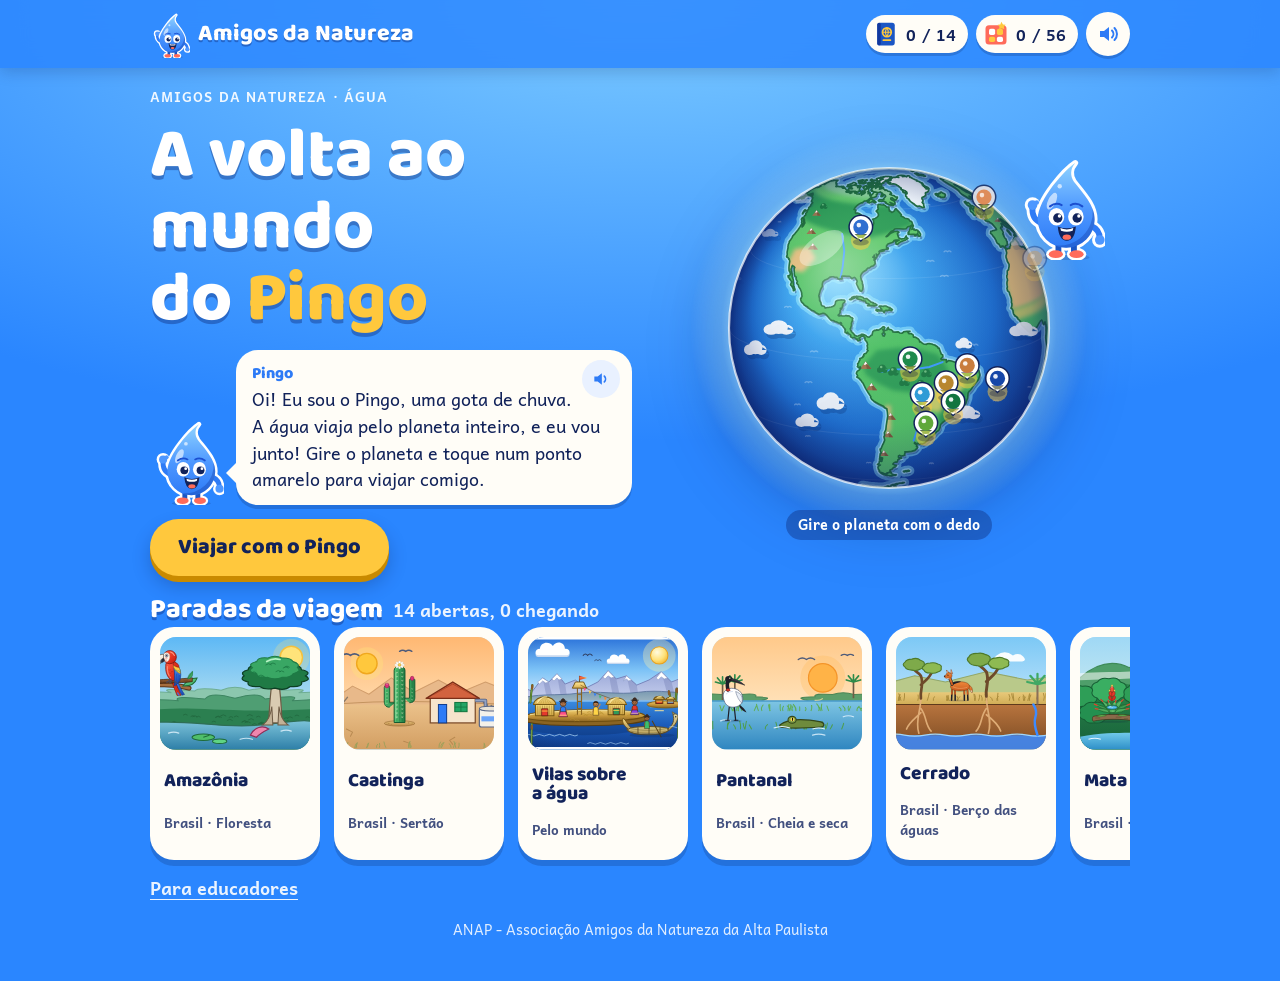
==== index.html @ 451e03b9 "Amigos da Natureza: aplicativo com as 14 paradas, fontes e referências Co-Authored-By: Claude Opus 5" ====
<!doctype html>
<html lang="pt-BR">
<head>
<meta charset="utf-8">
<meta name="viewport" content="width=device-width,initial-scale=1">
<title>Amigos da Natureza</title>
<link rel="preconnect" href="https://fonts.googleapis.com">
<link rel="preconnect" href="https://fonts.gstatic.com" crossorigin>
<link href="https://fonts.googleapis.com/css2?family=Baloo+2:wght@700;800&family=Andika:wght@400;700&display=swap" rel="stylesheet">
<style>
/* Layout: app de uma coluna (máx. 980px). Cada parada é um cenário ilustrado 8:5 onde o jogo acontece; o amigo do lugar fala logo abaixo. */
:root{
  --tinta:#12235A; --tinta2:#42507F; --papel:#FFFDF7; --papel2:#E9F1FF; --linha:#C3D3F0;
  --azul:#2E7BF6; --azul-esc:#1B56C4; --sol:#FFC83D; --sol-esc:#C98A00; --verde:#22A565; --verde-esc:#12753F; --coral:#FF6B5A; --coral-esc:#C2412F;
  --ok:#CFF3DD; --dica:#FFF0BD;
  --ceu1:#2A86FF; --ceu2:#7CCBFF; --ceu3:#D4F2FF;
  --sombra:rgba(10,20,64,.18); --vidro:rgba(255,255,255,.22);
  --f-titulo:"Baloo 2","Trebuchet MS",Verdana,sans-serif;
  --f-texto:Andika,"Trebuchet MS",Verdana,sans-serif;
}
@media (prefers-color-scheme: dark){
  :root:not([data-theme="light"]){
    --tinta:#EEF3FF; --tinta2:#B9C6EA; --papel:#1A2752; --papel2:#263A7A; --linha:#33478A;
    --ok:#17573A; --dica:#52420F;
    --ceu1:#0A1B52; --ceu2:#17388A; --ceu3:#2456B5;
    --sombra:rgba(0,0,0,.4); --vidro:rgba(255,255,255,.08);
    color-scheme:dark;
  }
}
:root[data-theme="dark"]{
  --tinta:#EEF3FF; --tinta2:#B9C6EA; --papel:#1A2752; --papel2:#263A7A; --linha:#33478A;
  --ok:#17573A; --dica:#52420F;
  --ceu1:#0A1B52; --ceu2:#17388A; --ceu3:#2456B5;
  --sombra:rgba(0,0,0,.4); --vidro:rgba(255,255,255,.08);
  color-scheme:dark;
}
*,*::before,*::after{box-sizing:border-box}
[hidden]{display:none!important}
html{background:var(--ceu1)}
body{margin:0;min-height:100%;background:radial-gradient(120% 70% at 50% 0%,var(--ceu2),var(--ceu1) 70%);background-attachment:fixed;color:var(--tinta);font-family:var(--f-texto);font-size:1.125rem;line-height:1.5;padding-inline:16px;padding-block:0 40px;overflow-x:hidden;-webkit-tap-highlight-color:transparent}
h1,h2,h3{font-family:var(--f-titulo);font-weight:800;line-height:1.02;margin:0;text-wrap:balance}
p{margin:0}
button{font:inherit;color:inherit;cursor:pointer;border:0;background:none;touch-action:manipulation;padding:0}
:focus-visible{outline:4px solid var(--sol);outline-offset:3px}
.defs{position:absolute;width:0;height:0;overflow:hidden}
.app{max-width:980px;margin:0 auto;display:flex;flex-direction:column;gap:18px}
.branco{color:#fff;text-shadow:0 3px 0 rgba(10,30,100,.35)}

/* barra */
.barra{position:sticky;top:env(safe-area-inset-top,0px);z-index:30;display:flex;align-items:center;gap:8px;padding:10px 0}
.logo{display:flex;align-items:center;gap:8px;font-family:var(--f-titulo);font-weight:800;font-size:1.45rem;color:#fff;text-shadow:0 2px 0 rgba(10,30,100,.35)}
.logo svg{width:40px;height:48px}
.barra .esp{flex:1}
.chip{display:inline-flex;align-items:center;gap:6px;background:var(--papel);color:var(--tinta);border-radius:999px;padding:5px 12px 5px 6px;font-weight:700;box-shadow:0 3px 0 var(--sombra);font-variant-numeric:tabular-nums;font-size:1rem}
.chip svg{width:28px;height:28px}
.redondo{width:44px;height:44px;border-radius:50%;background:var(--papel);display:grid;place-items:center;box-shadow:0 3px 0 var(--sombra)}
.redondo svg{width:24px;height:24px}
.redondo[aria-pressed="false"]{opacity:.55}

/* botões */
.btn{display:inline-flex;align-items:center;justify-content:center;gap:10px;font-family:var(--f-titulo);font-weight:800;font-size:1.35rem;padding:12px 28px;border-radius:999px;background:var(--sol);color:#12235A;box-shadow:0 6px 0 var(--sol-esc),0 10px 18px rgba(10,20,64,.25);transition:transform .1s}
.btn:active{transform:translateY(5px);box-shadow:0 1px 0 var(--sol-esc)}
.btn.azul{background:var(--azul);color:#fff;box-shadow:0 6px 0 var(--azul-esc),0 10px 18px rgba(10,20,64,.25)}
.btn.claro{background:var(--papel);color:var(--tinta);box-shadow:0 6px 0 var(--linha)}
.btn.peq{font-size:1.1rem;padding:9px 20px}
.voltar{display:inline-flex;align-items:center;gap:6px;font-weight:700;padding:8px 16px;border-radius:999px;background:var(--papel);box-shadow:0 3px 0 var(--sombra)}

/* tela inicial */
.hero{display:grid;grid-template-columns:minmax(0,1fr) minmax(0,1fr);gap:16px;align-items:center}
.hero-txt{display:grid;gap:14px}
.eyebrow{font-weight:700;letter-spacing:.08em;text-transform:uppercase;font-size:.85rem;color:#fff;opacity:.92}
.hero h1{font-size:clamp(2.5rem,7vw,4.4rem);color:#fff;text-shadow:0 4px 0 rgba(10,30,100,.35)}
.hero h1 em{font-style:normal;color:var(--sol)}
.globo-box{position:relative;justify-self:center;width:min(100%,400px);aspect-ratio:1;max-width:100%}
.globo{width:100%;height:100%;touch-action:none;cursor:grab;filter:drop-shadow(0 18px 30px rgba(5,15,60,.35))}
.globo:active{cursor:grabbing}
.globo .pino{cursor:pointer}
.globo .pino-pulso{transform-box:fill-box;transform-origin:center;animation:pulso 1.6s ease-out infinite}
@keyframes pulso{from{transform:scale(.6);opacity:.9}to{transform:scale(2.1);opacity:0}}
.dica-giro{position:absolute;left:50%;bottom:-6px;transform:translateX(-50%);white-space:nowrap;font-size:.9rem;font-weight:700;color:#fff;background:rgba(10,30,100,.35);padding:4px 12px;border-radius:999px}
.pingo-voa{position:absolute;width:22%;right:-4%;top:6%;animation:voa 3.4s ease-in-out infinite}
@keyframes voa{50%{transform:translate(-8px,-14px) rotate(-6deg)}}

.fala{display:flex;align-items:flex-end;gap:12px}
.fala .avatar{width:74px;height:90px;flex:none}
.bolha{position:relative;flex:1;min-width:0;background:var(--papel);border-radius:22px;padding:12px 16px;box-shadow:0 4px 0 var(--sombra);font-size:1.12rem}
.bolha::before{content:"";position:absolute;left:-10px;bottom:22px;border:10px solid transparent;border-right-color:var(--papel);border-left:0}
.bolha .quem{display:block;font-family:var(--f-titulo);font-weight:800;font-size:1rem;color:var(--azul)}
.ouvir{float:right;margin:-2px -4px 4px 10px;width:38px;height:38px;border-radius:50%;background:var(--papel2);display:grid;place-items:center}
.ouvir svg{width:20px;height:20px}

.secao-tit{display:flex;align-items:baseline;gap:10px;flex-wrap:wrap}
.secao-tit h2{font-size:1.7rem;color:#fff;text-shadow:0 3px 0 rgba(10,30,100,.35)}
.secao-tit p{color:#fff;opacity:.9;font-weight:700}
.trilha{display:grid;grid-auto-flow:column;grid-auto-columns:minmax(170px,190px);gap:14px;overflow-x:auto;padding:4px 2px 14px;scroll-snap-type:x mandatory;scrollbar-width:thin}
.parada{scroll-snap-align:start;position:relative;display:grid;gap:8px;text-align:left;background:var(--papel);border-radius:24px;padding:10px 10px 14px;box-shadow:0 6px 0 var(--sombra);min-width:0}
.parada .thumb{aspect-ratio:4/3;border-radius:16px;overflow:hidden;display:grid;place-items:center;position:relative;max-width:100%}
.parada .thumb svg{width:84%;height:84%}
.parada h3{font-size:1.2rem;padding:0 4px}
.parada .lugar{font-size:.85rem;color:var(--tinta2);font-weight:700;padding:0 4px}
.parada.fechada{opacity:.62;cursor:default}
.parada.fechada .thumb svg{filter:grayscale(1) opacity(.55)}
.selo{position:absolute;top:16px;left:16px;font-size:.75rem;font-weight:700;letter-spacing:.05em;text-transform:uppercase;background:rgba(18,35,90,.78);color:#fff;border-radius:999px;padding:2px 10px}
.selo.feito{background:var(--verde)}
.educ{justify-self:center;color:#fff;font-weight:700;text-decoration:underline;text-underline-offset:4px;opacity:.9}

/* parada */
.cab{display:flex;align-items:center;gap:12px;flex-wrap:wrap}
.cab h2{font-size:clamp(1.7rem,4.5vw,2.4rem);color:#fff;text-shadow:0 3px 0 rgba(10,30,100,.35)}
.cab .lugar{font-weight:700;background:var(--vidro);color:#fff;border-radius:999px;padding:3px 12px;font-size:.95rem}
.palco{position:relative;width:100%;aspect-ratio:8/5;max-width:100%;border-radius:28px;overflow:hidden;box-shadow:0 8px 0 var(--sombra),0 18px 30px rgba(5,15,60,.25);background:#BFE6FF;user-select:none;-webkit-user-select:none;touch-action:manipulation}
.palco > svg{position:absolute;inset:0;width:100%;height:100%}
.palco canvas{position:absolute;inset:0;width:100%;height:100%;pointer-events:none}
.hud{position:absolute;top:10px;left:10px;right:10px;display:flex;gap:8px;flex-wrap:wrap;pointer-events:none}
.hud .chip{font-size:.95rem;padding:4px 12px}
.toque{cursor:pointer}
.brilho{animation:brilha 2.4s ease-in-out infinite}
@keyframes brilha{0%,100%{opacity:0}50%{opacity:.9}}
.balanca{transform-box:fill-box;transform-origin:50% 100%;animation:balanca 3.5s ease-in-out infinite}
@keyframes balanca{50%{transform:rotate(1.6deg)}}
.chacoalha{transform-box:fill-box;transform-origin:50% 100%;animation:chacoalha .5s}
@keyframes chacoalha{25%{transform:rotate(-5deg)}75%{transform:rotate(5deg)}}
.cresce{transform-box:fill-box;transform-origin:50% 100%;animation:cresce .8s cubic-bezier(.3,1.6,.5,1)}
@keyframes cresce{from{transform:scale(.1)}}
.pula{animation:pulaBoto 6s ease-in-out infinite;transform-box:fill-box;transform-origin:50% 100%}
@keyframes pulaBoto{0%,62%,100%{transform:translateY(60px) rotate(10deg);opacity:0}70%{opacity:1}78%{transform:translateY(-6px) rotate(-8deg);opacity:1}88%{transform:translateY(30px) rotate(14deg);opacity:1}92%{opacity:0}}
.voando{animation:voaAve 9s linear infinite}
@keyframes voaAve{from{transform:translateX(-140px)}to{transform:translateX(940px)}}
.espia{animation:espia 5s ease-in-out infinite;transform-box:fill-box}
@keyframes espia{0%,40%,100%{transform:translateX(34px)}55%,85%{transform:translateX(0)}}
.flutua{animation:boia 3s ease-in-out infinite}
@keyframes boia{50%{transform:translateY(4px)}}
.seta{animation:seta 1.2s ease-in-out infinite}
@keyframes seta{50%{transform:translateX(14px)}}

.amigo{display:flex;align-items:flex-end;gap:12px}
.amigo .avatar{width:84px;height:84px;flex:none;border-radius:50%;background:var(--papel);box-shadow:0 4px 0 var(--sombra);display:grid;place-items:center;overflow:hidden}
.amigo .avatar svg{width:92%;height:92%}
.acoes{display:flex;gap:10px;flex-wrap:wrap;align-items:center;justify-content:center}

/* figurinha ganha */
.toast{position:fixed;left:50%;bottom:calc(18px + env(safe-area-inset-bottom,0px));transform:translateX(-50%);z-index:60;display:flex;align-items:center;gap:12px;background:var(--papel);border-radius:22px;padding:10px 18px 10px 10px;box-shadow:0 10px 30px rgba(5,15,60,.35);max-width:min(560px,calc(100% - 32px));animation:sobeToast .4s cubic-bezier(.3,1.5,.5,1)}
@keyframes sobeToast{from{transform:translate(-50%,120%)}}
.toast .fig{width:68px;height:68px;flex:none;border-radius:16px;background:var(--papel2);display:grid;place-items:center;border:3px dashed var(--sol)}
.toast .fig svg{width:88%;height:88%}
.toast b{display:block;font-family:var(--f-titulo);font-size:1.15rem}
.toast p{font-size:1rem}

/* peças do jogo da caatinga */
.cano{cursor:pointer}
.cano .gira{transition:transform .25s cubic-bezier(.3,1.4,.5,1)}
.agua-cano{stroke-dasharray:140;stroke-dashoffset:140}
.agua-cano.corre{transition:stroke-dashoffset .45s linear;stroke-dashoffset:0}

/* materiais da vila */
.materiais{display:grid;grid-template-columns:repeat(4,minmax(0,1fr));gap:10px}
.material{display:grid;justify-items:center;gap:2px;background:var(--papel);border-radius:20px;padding:8px 6px 10px;box-shadow:0 5px 0 var(--sombra);font-weight:700;font-size:1rem;min-width:0}
.material svg{width:100%;max-width:90px;height:56px}
.material.testado-ok{background:var(--ok)}
.material.testado-nao{opacity:.55}
.postais{display:grid;grid-template-columns:repeat(4,minmax(0,1fr));gap:12px}
.postal{position:relative;display:grid;gap:4px;background:var(--papel);border-radius:18px;padding:8px;box-shadow:0 5px 0 var(--sombra);text-align:left;min-width:0;transform:rotate(-1.5deg)}
.postal:nth-child(2n){transform:rotate(1.5deg)}
.postal .img{aspect-ratio:16/10;border-radius:12px;overflow:hidden;max-width:100%}
.postal .img svg{width:100%;height:100%}
.postal b{font-family:var(--f-titulo);font-size:1.05rem;line-height:1.1}
.postal span{font-size:.85rem;color:var(--tinta2);font-weight:700}
.postal.visto::after{content:"";position:absolute;top:-8px;right:-8px;width:34px;height:34px;border-radius:50%;background:var(--verde) url("data:image/svg+xml,%3Csvg xmlns='http://www.w3.org/2000/svg' viewBox='0 0 24 24'%3E%3Cpath d='M5 12l5 5 9-10' stroke='%23fff' stroke-width='3.5' fill='none' stroke-linecap='round' stroke-linejoin='round'/%3E%3C/svg%3E") center/70% no-repeat;box-shadow:0 2px 0 var(--verde-esc)}

/* modais */
.modal{position:fixed;inset:0;z-index:50;background:rgba(8,18,60,.6);display:grid;place-items:center;padding:16px;overflow-y:auto}
.cartao{background:var(--papel);border-radius:30px;padding:22px;max-width:520px;width:100%;display:grid;gap:14px;justify-items:center;text-align:center;box-shadow:0 10px 0 var(--sombra);animation:entra .4s cubic-bezier(.3,1.4,.5,1)}
@keyframes entra{from{transform:scale(.8);opacity:0}}
.cartao h2{font-size:2rem}
.carimbo{width:min(220px,70%);aspect-ratio:1;animation:carimba .7s cubic-bezier(.2,1.6,.4,1) .2s backwards}
@keyframes carimba{from{transform:scale(2.4) rotate(-20deg);opacity:0}}
.postal-grande{width:100%;aspect-ratio:16/10;border-radius:18px;overflow:hidden;max-width:100%}
.postal-grande svg{width:100%;height:100%}

/* passaporte e álbum */
.abas{display:flex;gap:8px}
.aba{padding:8px 18px;border-radius:999px;font-weight:700;background:var(--vidro);color:#fff}
.aba[aria-selected="true"]{background:var(--papel);color:var(--tinta);box-shadow:0 3px 0 var(--sombra)}
.livro{background:var(--papel);border-radius:28px;padding:20px;box-shadow:0 8px 0 var(--sombra)}
.carimbos{display:grid;grid-template-columns:repeat(auto-fill,minmax(120px,1fr));gap:16px}
.slot-carimbo{display:grid;justify-items:center;gap:4px;text-align:center;font-weight:700;font-size:.95rem}
.slot-carimbo svg{width:100%;max-width:120px;aspect-ratio:1}
.slot-carimbo.vazio svg{opacity:.32;filter:grayscale(1)}
.album{display:grid;gap:22px}
.album h3{font-size:1.3rem;margin-bottom:8px}
.figs{display:grid;grid-template-columns:repeat(auto-fill,minmax(130px,1fr));gap:12px}
.fig-slot{display:grid;justify-items:center;gap:4px;padding:10px;border-radius:18px;background:var(--papel2);text-align:center;font-weight:700;font-size:.92rem;min-width:0}
.fig-slot svg{width:100%;max-width:110px;height:84px}
.fig-slot.falta{border:3px dashed var(--linha);background:transparent;color:var(--tinta2)}
.fig-slot.falta svg{filter:brightness(0) opacity(.15)}
.educ-box{display:grid;gap:14px}
.educ-box table{width:100%;border-collapse:collapse;font-size:1rem}
.educ-box th,.educ-box td{text-align:left;padding:8px 10px;border-bottom:1px solid var(--linha);vertical-align:top}
.tabela{overflow-x:auto}
.bncc{display:inline-block;font-family:"Baloo 2",system-ui,sans-serif;font-weight:800;font-size:.85rem;background:var(--azul-esc);color:#fff;border-radius:8px;padding:0 7px;margin:2px 4px 2px 0}
.educ-box td:nth-child(3){min-width:260px;line-height:1.5}
.nota-educ{font-size:.95rem;opacity:.85}

.rodape{text-align:center;color:#fff;font-size:.9rem;opacity:.85}

@media (max-width:640px){
  .hero{grid-template-columns:1fr}
  .hero-txt{text-align:center;justify-items:center}
  .materiais,.postais{grid-template-columns:repeat(2,minmax(0,1fr))}
  .fala .avatar{width:60px;height:74px}
  .amigo .avatar{width:64px;height:64px}
  .palco{border-radius:0;width:calc(100% + 32px);max-width:none;margin-inline:-16px}
}
@media (prefers-reduced-motion: reduce){*,*::before,*::after{animation:none!important;transition:none!important}}

/* viagem entre paradas */
.viagem{position:fixed;inset:0;z-index:70;background:linear-gradient(180deg,#2A86FF,#BFE6FF);animation:vEntra .3s ease-out}
.viagem.sai{animation:vSai .5s ease-in forwards}
@keyframes vEntra{from{opacity:0}}
@keyframes vSai{to{opacity:0}}
.viagem-ceu{position:relative;width:100%;height:100%;overflow:hidden}
.v-pingo{position:absolute;width:120px;height:146px;top:36%;left:-140px;animation:vPingo 1.7s ease-in-out forwards}
@keyframes vPingo{to{left:calc(100% + 20px);transform:translateY(-70px) rotate(14deg)}}
.v-nuvem{position:absolute;width:220px;height:108px;animation:vNuvem 1.7s linear forwards}
.n1{top:16%;left:62%}
.n2{top:64%;left:14%;width:300px;height:148px}
@keyframes vNuvem{to{transform:translateX(-320px)}}
.viagem p{position:absolute;bottom:20%;left:16px;right:16px;text-align:center;color:#fff;font-family:var(--f-titulo);font-weight:800;font-size:1.9rem;text-shadow:0 3px 0 rgba(10,30,100,.35)}
.confete{position:fixed;inset:0;width:100%;height:100%;pointer-events:none;z-index:80}
.nota{background:var(--dica);border-radius:16px;padding:12px 16px;text-align:left}
.aceno{transform-box:fill-box;transform-origin:88% 92%;animation:aceno .8s ease-in-out infinite alternate}
@keyframes aceno{to{transform:rotate(-24deg)}}
.pisca{transform-box:fill-box;transform-origin:center;animation:pisca 4.2s infinite}
@keyframes pisca{0%,91%,100%{transform:scaleY(1)}95%{transform:scaleY(.08)}}
.fala .avatar,.logo svg{animation:pulinho 2.6s ease-in-out infinite}
@keyframes pulinho{50%{transform:translateY(-6px) rotate(2deg)}}
.logo-txt{white-space:nowrap}
@media (max-width:560px){.logo-txt{display:none}}

/* v3: animações da Amazônia */
.gira-lento{animation:giraL 9s ease-in-out infinite alternate}
@keyframes giraL{from{transform:rotate(-6deg)}to{transform:rotate(6deg)}}
.deriva{animation:deriva 26s ease-in-out infinite alternate}
@keyframes deriva{from{transform:translateX(-30px)}to{transform:translateX(40px)}}
.deriva-nevoa{animation:derivaN 14s ease-in-out infinite alternate}
@keyframes derivaN{from{transform:translateX(-40px);opacity:.75}to{transform:translateX(40px);opacity:1}}
.brilha-agua{animation:brilhaA 2.4s ease-in-out infinite}
@keyframes brilhaA{0%,100%{opacity:.25}50%{opacity:1}}
.mao-dica{animation:maoD 1.6s ease-in-out infinite}
@keyframes maoD{0%,100%{transform:translateY(0) scale(1)}50%{transform:translateY(-26px) scale(.92)}}
.asa{transform-box:fill-box;transform-origin:50% 100%;animation:asa .32s ease-in-out infinite alternate}
@keyframes asa{from{transform:scaleY(1)}to{transform:scaleY(-.55)}}
.nuvenzinha{cursor:grab}
.nuvenzinha .nz-esc{animation:flutua 3s ease-in-out infinite alternate}
@keyframes flutua{from{transform:translateY(-4px)}to{transform:translateY(4px)}}
.treme-svg{animation:treme .45s ease-in-out}
@keyframes treme{0%,100%{transform:translateX(0)}20%{transform:translateX(-10px)}40%{transform:translateX(9px)}60%{transform:translateX(-6px)}80%{transform:translateX(3px)}}
.veu{position:absolute;inset:0;background:#fff;opacity:0;animation:veuEntra .45s ease forwards;z-index:5;pointer-events:none}
.veu.sai{animation:veuSai .5s ease forwards}
@keyframes veuEntra{to{opacity:1}}
@keyframes veuSai{from{opacity:1}to{opacity:0}}
.vento{animation:vento 1.2s linear infinite}
@keyframes vento{to{stroke-dashoffset:-48}}
@media (prefers-reduced-motion:reduce){.gira-lento,.deriva,.deriva-nevoa,.brilha-agua,.asa,.nuvenzinha .nz-esc,.vento,.pula{animation:none}}

/* definição: contorno de tinta e efeito adesivo */
use[href^="#f-"],use[href="#lia"],.material use{filter:url(#adesivo)}
.palco use[href^="#f-"],.palco use[href="#lia"]{filter:url(#tinta)}
.postal use[href^="#f-"],.postal-grande use[href^="#f-"]{filter:none}
svg{shape-rendering:geometricPrecision}
/* topo fixo com fundo próprio, para não sobrepor o conteúdo ao rolar */
.barra::before{content:"";position:absolute;top:calc(-1 * env(safe-area-inset-top,0px));bottom:0;left:calc(50% - 50vw);right:calc(50% - 50vw);z-index:-1;background:color-mix(in srgb,var(--ceu1) 82%,transparent);-webkit-backdrop-filter:blur(12px);backdrop-filter:blur(12px);box-shadow:0 4px 14px rgba(5,15,60,.18)}
use.sem{filter:none!important}
.parada .thumb.capa{background:#BFE6FF}
.parada .thumb.capa svg{width:100%;height:100%}
/* educadores: BNCC, ODS, referências */
button.bncc{border:0;cursor:pointer;line-height:1.5}
button.bncc:hover,button.bncc:focus-visible{background:var(--azul);outline:2px solid #fff;box-shadow:0 0 0 3px var(--azul-esc)}
.bncc.grande{font-size:1.15rem;padding:2px 10px}
.ods-cel{min-width:150px}
.ods-ic{border:0;padding:0;margin:0 6px 6px 0;background:none;cursor:pointer;border-radius:6px;transition:transform .15s}
.ods-ic img{display:block;width:64px;height:64px;border-radius:4px}
.ods-ic:hover,.ods-ic:focus-visible{transform:translateY(-2px);outline:3px solid var(--azul);outline-offset:2px}
.janela-educ{text-align:left;max-width:560px}
.janela-educ blockquote{margin:10px 0;padding:12px 14px;border-left:5px solid var(--azul);background:#EEF5FF;border-radius:8px;font-size:1.05rem;line-height:1.5}
.meta-educ{font-family:"Baloo 2",system-ui,sans-serif;font-weight:800;opacity:.75;margin:6px 0 2px}
.fonte-educ{font-size:.85rem;opacity:.75}
.ods-topo{display:flex;gap:14px;align-items:flex-start}
.ods-topo img{flex:none;border-radius:6px}
.ods-topo h3{margin:0 0 4px;font-family:"Baloo 2",system-ui,sans-serif;font-size:1.3rem}
.metas-educ{padding-left:18px;line-height:1.5}
.refs-educ h3{font-family:"Baloo 2",system-ui,sans-serif;margin:6px 0}
.refs-educ ol{padding-left:20px;line-height:1.5;font-size:.95rem}
.refs-educ li{margin-bottom:6px;overflow-wrap:anywhere}
@media (max-width:560px){.ods-topo{flex-direction:column}.ods-ic img{width:52px;height:52px}}
</style>
</head>
<body>
<svg class="defs" aria-hidden="true">
<defs>
  <linearGradient id="gPingo" x1="0" y1="0" x2="0" y2="1"><stop offset="0" stop-color="#8FD3FF"/><stop offset=".55" stop-color="#4D97FF"/><stop offset="1" stop-color="#2E7BF6"/></linearGradient>
  <radialGradient id="gMarGlobo" cx=".38" cy=".32" r=".8"><stop offset="0" stop-color="#5FC2FF"/><stop offset=".6" stop-color="#2E86E8"/><stop offset="1" stop-color="#1546A8"/></radialGradient>
  <radialGradient id="gLuzGlobo" cx=".32" cy=".26" r=".75"><stop offset="0" stop-color="#fff" stop-opacity=".55"/><stop offset=".35" stop-color="#fff" stop-opacity=".08"/><stop offset=".75" stop-color="#0A1B52" stop-opacity="0"/><stop offset="1" stop-color="#0A1B52" stop-opacity=".55"/></radialGradient>
  <radialGradient id="gAura" cx=".5" cy=".5" r=".5"><stop offset=".86" stop-color="#BFE8FF" stop-opacity=".7"/><stop offset="1" stop-color="#BFE8FF" stop-opacity="0"/></radialGradient>
  <linearGradient id="gFolha" x1="0" y1="0" x2="0" y2="1"><stop offset="0" stop-color="#4FD07F"/><stop offset="1" stop-color="#1E8A4C"/></linearGradient>
  <linearGradient id="gTronco" x1="0" y1="0" x2="1" y2="0"><stop offset="0" stop-color="#6E4426"/><stop offset=".5" stop-color="#8A5630"/><stop offset="1" stop-color="#5E3B20"/></linearGradient>
  <linearGradient id="gCanoA" x1="0" y1="0" x2="0" y2="1"><stop offset="0" stop-color="#A8B7D6"/><stop offset=".5" stop-color="#7C8AA8"/><stop offset="1" stop-color="#5A6787"/></linearGradient>

  <filter id="tinta" x="-8%" y="-8%" width="116%" height="116%" color-interpolation-filters="sRGB">
    <feComponentTransfer in="SourceAlpha" result="a"><feFuncA type="discrete" tableValues="0 0 1 1"/></feComponentTransfer>
    <feMorphology in="a" operator="dilate" radius="1.4" result="d"/>
    <feFlood flood-color="#12235A" flood-opacity=".85"/><feComposite in2="d" operator="in" result="o"/>
    <feMerge><feMergeNode in="o"/><feMergeNode in="SourceGraphic"/></feMerge>
  </filter>
  <filter id="adesivo" x="-12%" y="-12%" width="124%" height="124%" color-interpolation-filters="sRGB">
    <feComponentTransfer in="SourceAlpha" result="a"><feFuncA type="discrete" tableValues="0 0 1 1"/></feComponentTransfer>
    <feMorphology in="a" operator="dilate" radius="1.3" result="d1"/>
    <feMorphology in="a" operator="dilate" radius="4.5" result="d2"/>
    <feFlood flood-color="#12235A" flood-opacity=".8"/><feComposite in2="d1" operator="in" result="tinta"/>
    <feFlood flood-color="#FFFFFF"/><feComposite in2="d2" operator="in" result="branco"/>
    <feGaussianBlur in="d2" stdDeviation="2.5" result="b"/><feOffset in="b" dy="3" result="bo"/>
    <feFlood flood-color="#0A1440" flood-opacity=".25"/><feComposite in2="bo" operator="in" result="sombra"/>
    <feMerge><feMergeNode in="sombra"/><feMergeNode in="branco"/><feMergeNode in="tinta"/><feMergeNode in="SourceGraphic"/></feMerge>
  </filter>

  <symbol id="gota" viewBox="0 0 20 26"><path d="M10 1 C13 7 19 12 19 17 A9 9 0 0 1 1 17 C1 12 7 7 10 1Z" fill="currentColor"/></symbol>
  <symbol id="nuvem" viewBox="0 0 130 64"><g fill="currentColor"><ellipse cx="40" cy="42" rx="36" ry="20"/><ellipse cx="72" cy="30" rx="32" ry="26"/><ellipse cx="100" cy="44" rx="27" ry="18"/><rect x="10" y="40" width="112" height="22" rx="11"/></g></symbol>

  <!-- Pingo, a gota de chuva do Amigos da Natureza -->
  <g id="pc">
    <ellipse cx="60" cy="151" rx="36" ry="5" fill="#0A1440" opacity=".16"/>
    <path d="M74 5 C60 14 16 60 16 92 A44 44 0 0 0 104 92 C104 70 86 52 72 34 C66 25 66 14 74 5Z" fill="#fff" stroke="#fff" stroke-width="9" stroke-linejoin="round"/>
    <path d="M48 130 v12 M72 130 v12" stroke="#fff" stroke-width="18" stroke-linecap="round"/><ellipse cx="44" cy="146" rx="15" ry="10" fill="#fff"/><ellipse cx="76" cy="146" rx="15" ry="10" fill="#fff"/>
    <path d="M48 130 v12 M72 130 v12" stroke="#1B56C4" stroke-width="9" stroke-linecap="round"/><ellipse cx="44" cy="146" rx="11" ry="6" fill="#FF6B5A"/><ellipse cx="76" cy="146" rx="11" ry="6" fill="#FF6B5A"/>
    <g class="aceno"><path d="M22 98 Q6 92 8 72" stroke="#fff" stroke-width="18" stroke-linecap="round" fill="none"/><circle cx="8" cy="70" r="12" fill="#fff"/><path d="M22 98 Q6 92 8 72" stroke="#2E7BF6" stroke-width="9" stroke-linecap="round" fill="none"/><circle cx="8" cy="70" r="7.5" fill="#4D97FF"/><circle cx="14.5" cy="66" r="3.6" fill="#4D97FF"/></g>
    <path d="M98 102 Q112 108 112 122" stroke="#fff" stroke-width="18" stroke-linecap="round" fill="none"/><circle cx="112" cy="124" r="12" fill="#fff"/><path d="M98 102 Q112 108 112 122" stroke="#2E7BF6" stroke-width="9" stroke-linecap="round" fill="none"/><circle cx="112" cy="124" r="7.5" fill="#4D97FF"/>
    <path d="M74 5 C60 14 16 60 16 92 A44 44 0 0 0 104 92 C104 70 86 52 72 34 C66 25 66 14 74 5Z" fill="url(#gPingo)"/>
    <path d="M101 76 A44 44 0 0 1 42 132 A52 52 0 0 0 101 76Z" fill="#12389E" opacity=".35"/>
    <ellipse cx="38" cy="64" rx="6" ry="14" transform="rotate(26 38 64)" fill="#fff" opacity=".6"/><circle cx="50" cy="41" r="3.4" fill="#fff" opacity=".65"/>
    <g class="pisca"><ellipse cx="45" cy="88" rx="12" ry="13.5" fill="#fff"/><ellipse cx="75" cy="88" rx="12" ry="13.5" fill="#fff"/><circle cx="47" cy="90" r="7.2" fill="#12235A"/><circle cx="77" cy="90" r="7.2" fill="#12235A"/><circle cx="49.6" cy="87" r="2.6" fill="#fff"/><circle cx="79.6" cy="87" r="2.6" fill="#fff"/></g>
    <path d="M35 72 q9 -7 18 -2 M67 70 q9 -5 18 2" stroke="#1B4FD0" stroke-width="3.2" fill="none" stroke-linecap="round"/><path d="M47 103 Q61 109 75 103 Q73 125 61 125 Q49 125 47 103Z" fill="#12235A"/><path d="M51 105.6 Q61 109.6 71 105.6 L70 109.6 Q61 112.8 52 109.6Z" fill="#fff"/><ellipse cx="61" cy="119.6" rx="6.5" ry="4" fill="#FF6B5A"/>
  </g>
  <symbol id="pingo" viewBox="-8 -6 136 166"><use href="#pc"/></symbol>
  <symbol id="pingo-rosto" viewBox="10 30 100 100"><use href="#pc"/></symbol>

  <!-- árvores -->
  <symbol id="arv" viewBox="0 0 120 160">
    <path d="M50 160 C53 125 50 100 55 78 L65 78 C70 100 67 125 70 160Z" fill="url(#gTronco)"/>
    <path d="M36 160 Q50 152 53 132 M84 160 Q70 152 67 132" stroke="#6E4426" stroke-width="7" fill="none" stroke-linecap="round"/>
    <circle cx="32" cy="72" r="28" fill="#17703F"/><circle cx="88" cy="70" r="30" fill="#17703F"/>
    <circle cx="60" cy="48" r="38" fill="#1F8A4C"/><circle cx="38" cy="44" r="22" fill="#2AA65C"/><circle cx="84" cy="44" r="21" fill="#2AA65C"/><circle cx="60" cy="24" r="20" fill="#3CC47E"/>
    <circle cx="50" cy="18" r="7" fill="#fff" opacity=".22"/><circle cx="30" cy="38" r="5" fill="#fff" opacity=".16"/>
    <path d="M30 80 q4 20 -2 34 M92 78 q-2 18 4 30" stroke="#2AA65C" stroke-width="2.5" fill="none" stroke-linecap="round"/>
  </symbol>
  <symbol id="toco" viewBox="0 0 120 160">
    <ellipse cx="60" cy="154" rx="42" ry="7" fill="#4E7A2A" opacity=".45"/>
    <path d="M40 154 L44 122 L76 122 L80 154Z" fill="url(#gTronco)"/>
    <ellipse cx="60" cy="122" rx="16" ry="5.5" fill="#E2B07A"/><ellipse cx="60" cy="122" rx="9" ry="3" fill="none" stroke="#B9794A" stroke-width="1.6"/>
    <path d="M30 154 q4 -10 8 0 M84 154 q4 -12 8 0" stroke="#3E8F3A" stroke-width="3" fill="none"/>
  </symbol>
  <symbol id="muda" viewBox="0 0 120 160">
    <ellipse cx="60" cy="154" rx="30" ry="6" fill="#6E4426" opacity=".5"/>
    <path d="M60 154 C60 140 61 130 60 116" stroke="#3E8F3A" stroke-width="5" fill="none" stroke-linecap="round"/>
    <path d="M60 126 C46 126 38 116 36 106 C50 104 58 112 60 126Z" fill="#4FD07F"/><path d="M60 120 C72 118 82 108 84 96 C70 96 62 106 60 120Z" fill="#3CC47E"/>
  </symbol>

  <!-- figurinhas da Amazônia -->
    <symbol id="f-arara" viewBox="0 0 100 130">
    <defs>
      <linearGradient id="arCorpo" x1="0" y1="0" x2="1" y2="1"><stop offset="0" stop-color="#FF6347"/><stop offset=".6" stop-color="#E2321F"/><stop offset="1" stop-color="#B71D14"/></linearGradient>
      <linearGradient id="arAsa" x1="0" y1="0" x2="0" y2="1"><stop offset="0" stop-color="#4C98FF"/><stop offset="1" stop-color="#1A47B8"/></linearGradient>
      <linearGradient id="arGalho" x1="0" y1="0" x2="0" y2="1"><stop offset="0" stop-color="#A56D3E"/><stop offset="1" stop-color="#5E3518"/></linearGradient>
    </defs>
    <path d="M55 82 C62 98 68 112 78 126 L71 128 C63 114 57 100 51 86Z" fill="url(#arAsa)" stroke="#123E8E" stroke-width="1.5" stroke-linejoin="round"/>
    <path d="M49 80 C55 96 61 112 69 128 L59 129 C53 114 47 98 43 84Z" fill="#E2321F" stroke="#7A1410" stroke-width="1.6" stroke-linejoin="round"/>
    <path d="M47 86 L63 126" stroke="#B71D14" stroke-width="1.2"/><path d="M60 122 l4 6" stroke="#2E7BF6" stroke-width="3" stroke-linecap="round"/>
    <path d="M2 90 C30 85 60 88 98 83 L98 93 C60 98 30 95 2 99Z" fill="url(#arGalho)" stroke="#3E220C" stroke-width="1.8" stroke-linejoin="round"/>
    <path d="M10 94 h9 M36 92 q6 2 12 0 M76 89 h10 M24 96 q4 1 7 0" stroke="#3E220C" stroke-width="1.1" opacity=".55" fill="none" stroke-linecap="round"/>
    <path d="M86 86 C88 74 96 68 100 66 C100 78 96 85 86 86Z" fill="#3FA864" stroke="#1E6B3A" stroke-width="1.4" stroke-linejoin="round"/><path d="M87 85 C91 78 95 72 99 68" stroke="#1E6B3A" stroke-width="1" fill="none"/>
    <path d="M8 92 C4 84 6 76 10 72 C14 80 14 86 8 92Z" fill="#52BE78" stroke="#1E6B3A" stroke-width="1.4" stroke-linejoin="round"/>
    <path d="M30 48 C28 66 32 82 46 90 C58 92 64 82 64 66 C64 50 56 40 46 40 C38 40 31 42 30 48Z" fill="url(#arCorpo)" stroke="#7A1410" stroke-width="1.8" stroke-linejoin="round"/>
    <path d="M34 54 C33 66 36 76 42 83" stroke="#FF9A80" stroke-width="3" fill="none" stroke-linecap="round" opacity=".75"/>
    <path d="M37 62 q3 3 6 0 M39 70 q3 3 6 0 M37 78 q3 3 6 0 M43 66 q3 3 6 0" stroke="#A81E16" stroke-width="1" fill="none"/>
    <path d="M50 46 C66 50 72 70 66 90 C62 98 56 102 52 104 C54 88 52 66 50 46Z" fill="url(#arAsa)" stroke="#123E8E" stroke-width="1.8" stroke-linejoin="round"/>
    <path d="M57 72 C59 84 58 94 54 101 M61 72 C63 84 62 92 58 99 M65 76 C66 84 65 90 62 95" stroke="#123E8E" stroke-width="1.1" fill="none"/>
    <path d="M50 46 C62 50 68 60 67 72 C60 70 54 64 50 56Z" fill="#FFC83D" stroke="#B07A00" stroke-width="1.4" stroke-linejoin="round"/>
    <path d="M53 62 q2 3 5 2 q2 3 5 1 q2 3 4 1" stroke="#3FA864" stroke-width="1.8" fill="none" stroke-linecap="round"/>
    <path d="M49 44 C58 43 64 49 64 56 C58 56 52 53 49 50Z" fill="#E2321F" stroke="#7A1410" stroke-width="1.2" stroke-linejoin="round"/>
    <path d="M52 50 q3 2 6 0 M56 53 q3 2 5 0" stroke="#A81E16" stroke-width=".9" fill="none"/>
    <path d="M40 88 c-1 4 -5 6 -8 6 M44 90 c0 3 -2 5 -4 6 M52 90 c1 3 3 5 5 6" stroke="#4A4A5E" stroke-width="3.2" stroke-linecap="round" fill="none"/>
    <circle cx="40" cy="30" r="17" fill="url(#arCorpo)" stroke="#7A1410" stroke-width="1.8"/>
    <path d="M42 17 q7 2 10 9" stroke="#FF9A80" stroke-width="2.6" fill="none" stroke-linecap="round"/>
    <path d="M23 26 C25 17 35 17 39 23 C41 30 39 38 33 42 C27 42 23 36 23 26Z" fill="#FBF6EE" stroke="#D9CFC0" stroke-width="1"/>
    <path d="M27 34 q3 1 6 0 M26 38 q3 1 6 0 M29 30 q2 1 4 0" stroke="#E2321F" stroke-width=".9" fill="none" stroke-linecap="round"/>
    <circle cx="32" cy="26" r="3.8" fill="#FFF3C4" stroke="#12235A" stroke-width="1"/><circle cx="32" cy="26" r="2.3" fill="#12235A"/><circle cx="32.9" cy="25.1" r=".9" fill="#fff"/>
    <path d="M24 23 C14 21 7 29 9 40 C11 46 15 48 17 46 C15 40 17 34 24 33Z" fill="#F1E9DA" stroke="#4E4336" stroke-width="1.6" stroke-linejoin="round"/>
    <path d="M24 33 C20 35 17 40 18 44 C21 44 25 42 27 38Z" fill="#2B2B33" stroke="#12121A" stroke-width="1"/>
    <path d="M13 30 q4 -4 9 -4" stroke="#fff" stroke-width="1.6" fill="none" stroke-linecap="round"/>
  </symbol>
    
  <!-- figurinhas da Caatinga -->
          <!-- Lia, menina do sertão -->
  <symbol id="lia" viewBox="0 0 120 170">
    <ellipse cx="60" cy="164" rx="30" ry="5" fill="#0A1440" opacity=".16"/>
    <path d="M48 140 v20 M72 140 v20" stroke="#6B3E22" stroke-width="9" stroke-linecap="round"/>
    <path d="M38 166 h18 M64 166 h18" stroke="#C2412F" stroke-width="7" stroke-linecap="round"/>
    <path d="M60 78 C40 78 30 104 26 146 H94 C90 104 80 78 60 78Z" fill="#FFC83D"/>
    <path d="M28 132 H92" stroke="#FF6B5A" stroke-width="5"/><circle cx="46" cy="110" r="4" fill="#fff" opacity=".7"/><circle cx="72" cy="100" r="4" fill="#fff" opacity=".7"/><circle cx="66" cy="124" r="4" fill="#fff" opacity=".7"/>
    <path d="M36 92 C24 100 20 112 22 120" stroke="#8D5A3B" stroke-width="9" fill="none" stroke-linecap="round"/>
    <g class="aceno"><path d="M84 92 C96 86 102 74 100 62" stroke="#8D5A3B" stroke-width="9" fill="none" stroke-linecap="round"/></g>
    <rect x="54" y="66" width="12" height="14" rx="5" fill="#7A4B30"/>
    <circle cx="60" cy="48" r="28" fill="#2B1A12"/><circle cx="36" cy="40" r="12" fill="#2B1A12"/><circle cx="84" cy="40" r="12" fill="#2B1A12"/><circle cx="42" cy="24" r="12" fill="#2B1A12"/><circle cx="78" cy="24" r="12" fill="#2B1A12"/><circle cx="60" cy="18" r="13" fill="#2B1A12"/>
    <ellipse cx="60" cy="52" rx="21" ry="22" fill="#8D5A3B"/>
    <path d="M40 40 C48 30 72 30 80 40 C72 34 50 34 40 40Z" fill="#2B1A12"/>
    <g class="pisca"><circle cx="52" cy="52" r="3.6" fill="#1A0F0A"/><circle cx="68" cy="52" r="3.6" fill="#1A0F0A"/><circle cx="53" cy="51" r="1.2" fill="#fff"/><circle cx="69" cy="51" r="1.2" fill="#fff"/></g>
    <path d="M52 62 Q60 69 68 62" stroke="#4A2412" stroke-width="2.6" fill="none" stroke-linecap="round"/>
    <circle cx="46" cy="60" r="3.5" fill="#E07A5F" opacity=".6"/><circle cx="74" cy="60" r="3.5" fill="#E07A5F" opacity=".6"/>
    <circle cx="82" cy="30" r="6" fill="#FF6B5A"/><circle cx="82" cy="30" r="2.5" fill="#FFC83D"/>
  </symbol>

  <!-- figurinhas das vilas sobre a água -->
        
  <!-- materiais da casa flutuante -->
        
  <!-- carimbo do passaporte -->
  <symbol id="carimbo-base" viewBox="0 0 120 120">
    <circle cx="60" cy="60" r="56" fill="none" stroke="currentColor" stroke-width="4"/>
    <circle cx="60" cy="60" r="47" fill="none" stroke="currentColor" stroke-width="2" stroke-dasharray="3 4"/>
  </symbol>

  <!-- ícones da interface -->
  <symbol id="i-som" viewBox="0 0 24 24"><path d="M4 9h4l5-4v14l-5-4H4Z" fill="#2E7BF6"/><path d="M16 8.5a5 5 0 0 1 0 7M18.5 6a8.5 8.5 0 0 1 0 12" stroke="#2E7BF6" stroke-width="2" fill="none" stroke-linecap="round"/></symbol>
  <symbol id="i-mudo" viewBox="0 0 24 24"><path d="M4 9h4l5-4v14l-5-4H4Z" fill="#7C8AA8"/><path d="M16 9l5 6M21 9l-5 6" stroke="#7C8AA8" stroke-width="2" stroke-linecap="round"/></symbol>
  <symbol id="i-passaporte" viewBox="0 0 32 32"><rect x="6" y="3" width="20" height="26" rx="3" fill="#1B56C4"/><rect x="6" y="3" width="4" height="26" rx="2" fill="#12389E"/><circle cx="17" cy="14" r="5" fill="none" stroke="#FFC83D" stroke-width="2"/><path d="M12 14h10M17 9c-2 3-2 7 0 10M17 9c2 3 2 7 0 10" stroke="#FFC83D" stroke-width="1.2" fill="none"/><rect x="12" y="22" width="10" height="2" rx="1" fill="#FFC83D"/></symbol>
  <symbol id="i-album" viewBox="0 0 32 32"><rect x="4" y="6" width="24" height="22" rx="4" fill="#FF6B5A"/><rect x="8" y="10" width="7" height="7" rx="2" fill="#fff"/><rect x="17" y="10" width="7" height="7" rx="2" fill="#FFC83D"/><rect x="8" y="19" width="7" height="6" rx="2" fill="#FFC83D"/><rect x="17" y="19" width="7" height="6" rx="2" fill="#fff"/><path d="M22 2l2 3 3 .5-2 2.2.5 3-3-1.4-3 1.4.5-3-2-2.2 3-.5Z" fill="#FFC83D"/></symbol>
  <symbol id="i-ouvir" viewBox="0 0 24 24"><path d="M4 9h4l5-4v14l-5-4H4Z" fill="currentColor"/><path d="M16 8.5a5 5 0 0 1 0 7" stroke="currentColor" stroke-width="2" fill="none" stroke-linecap="round"/></symbol>
</defs>
</svg>
<svg class="defs" aria-hidden="true"><defs>
<symbol id="f-tuiuiu" viewBox="0 0 100 130">
  <ellipse cx="50" cy="126" rx="26" ry="3.5" fill="#0A1440" opacity=".18"/>
  <path d="M44 86 L40 124 M56 86 L60 124" stroke="#1E1E28" stroke-width="3.2" stroke-linecap="round"/>
  <path d="M34 124 h10 M56 124 h10" stroke="#1E1E28" stroke-width="2.4" stroke-linecap="round"/>
  <path d="M28 64 C26 48 40 40 54 42 C70 44 80 56 78 72 C76 86 62 92 48 90 C36 88 30 78 28 64Z" fill="#FFFFFF" stroke="#4E5B7A" stroke-width="1.8" stroke-linejoin="round"/>
  <path d="M60 50 C74 54 80 66 76 80 C70 74 64 66 60 50Z" fill="#E9EEF6" stroke="#4E5B7A" stroke-width="1.2"/>
  <path d="M70 84 C78 90 84 96 88 104 C80 102 74 96 70 90Z" fill="#1E1E28"/>
  <path d="M36 56 C40 52 46 50 52 50" stroke="#D3DCEE" stroke-width="2.4" fill="none" stroke-linecap="round"/>
  <path d="M40 46 C38 36 38 28 40 22" stroke="#1E1E28" stroke-width="9" fill="none" stroke-linecap="round"/>
  <path d="M35 46 C36 42 44 42 46 46 C46 50 36 50 35 46Z" fill="#E5392C" stroke="#7A1410" stroke-width="1.2"/>
  <ellipse cx="42" cy="18" rx="9" ry="8" fill="#1E1E28"/>
  <circle cx="45" cy="16" r="1.8" fill="#FFF3C4"/><circle cx="45.4" cy="15.6" r=".7" fill="#1E1E28"/>
  <path d="M48 16 C60 18 72 24 84 34 C72 30 60 26 48 22Z" fill="#2B2B33" stroke="#12121A" stroke-width="1" stroke-linejoin="round"/>
  <path d="M50 18 C60 20 68 24 76 29" stroke="#55556A" stroke-width="1" fill="none"/>
</symbol>
<symbol id="f-jacare" viewBox="0 0 150 80">
  <defs><linearGradient id="jcAgua" x1="0" y1="0" x2="0" y2="1"><stop offset="0" stop-color="#5FB6D9"/><stop offset="1" stop-color="#2E7BB6"/></linearGradient></defs>
  <path d="M6 50 Q75 40 144 50 L144 76 Q75 80 6 76Z" fill="url(#jcAgua)" stroke="#1E5E8E" stroke-width="1.4"/>
  <path d="M14 42 C30 30 60 26 92 30 C108 26 124 26 140 34 C146 38 144 46 136 46 C120 48 100 48 86 48 C60 52 30 52 14 48Z" fill="#6E8B3D" stroke="#33461A" stroke-width="1.8" stroke-linejoin="round"/>
  <path d="M30 34 l4 -5 l4 5 M44 31 l4 -5 l4 5 M58 29 l4 -5 l4 5 M72 29 l4 -5 l4 5" fill="#5A7330" stroke="#33461A" stroke-width="1.2" stroke-linejoin="round"/>
  <path d="M100 40 C110 42 126 42 140 40" stroke="#33461A" stroke-width="1.2" fill="none"/>
  <path d="M104 44 l2 -3 M112 44 l2 -3 M120 44 l2 -3 M128 43 l2 -3" stroke="#F4F1D0" stroke-width="1.2" stroke-linecap="round"/>
  <ellipse cx="96" cy="28" rx="7" ry="6" fill="#7E9C48" stroke="#33461A" stroke-width="1.6"/><ellipse cx="97" cy="27" rx="3.6" ry="3.4" fill="#F2D44A"/><path d="M97 24.4 V29.6" stroke="#12121A" stroke-width="1.6" stroke-linecap="round"/>
  <circle cx="136" cy="34" r="1.6" fill="#33461A"/>
  <path d="M6 52 Q40 46 70 50" stroke="#BFE6FF" stroke-width="1.6" fill="none" opacity=".8"/>
  <g stroke="#E6F6FF" stroke-width="1.6" fill="none" stroke-linecap="round" opacity=".8"><path d="M20 62 q6 -3 12 0 M70 68 q6 -3 12 0 M114 60 q6 -3 12 0"/></g>
</symbol>
<symbol id="f-onca" viewBox="0 0 140 100">
  <defs><linearGradient id="ocPelo" x1="0" y1="0" x2="0" y2="1"><stop offset="0" stop-color="#F6B84A"/><stop offset="1" stop-color="#D98A22"/></linearGradient></defs>
  <ellipse cx="70" cy="96" rx="56" ry="4" fill="#0A1440" opacity=".18"/>
  <path d="M112 72 C126 66 134 52 128 40 C126 52 118 60 108 64Z" fill="url(#ocPelo)" stroke="#6E3E10" stroke-width="1.6" stroke-linejoin="round"/>
  <path d="M126 44 l3 -3" stroke="#3A2210" stroke-width="3" stroke-linecap="round"/>
  <path d="M20 94 C14 78 18 62 34 58 C58 52 92 54 108 60 C120 66 122 84 116 94Z" fill="url(#ocPelo)" stroke="#6E3E10" stroke-width="1.8" stroke-linejoin="round"/>
  <path d="M34 92 C44 86 92 86 104 92" fill="#FFF3D6" stroke="#6E3E10" stroke-width="1.2"/>
  <path d="M30 70 a4 3.2 0 1 1 0.1 0" stroke="#3A2210" stroke-width="1.5" fill="none" stroke-dasharray="3 1.6"/><path d="M44 80 a3.6 2.9 0 1 1 0.1 0" stroke="#3A2210" stroke-width="1.5" fill="none" stroke-dasharray="3 1.6"/><path d="M58 72 a4 3.2 0 1 1 0.1 0" stroke="#3A2210" stroke-width="1.5" fill="none" stroke-dasharray="3 1.6"/><path d="M74 80 a3.4 2.7 0 1 1 0.1 0" stroke="#3A2210" stroke-width="1.5" fill="none" stroke-dasharray="3 1.6"/><path d="M88 72 a3.8 3.0 0 1 1 0.1 0" stroke="#3A2210" stroke-width="1.5" fill="none" stroke-dasharray="3 1.6"/><path d="M102 80 a3.4 2.7 0 1 1 0.1 0" stroke="#3A2210" stroke-width="1.5" fill="none" stroke-dasharray="3 1.6"/><path d="M38 90 a3 2.4 0 1 1 0.1 0" stroke="#3A2210" stroke-width="1.5" fill="none" stroke-dasharray="3 1.6"/><path d="M66 92 a3.2 2.6 0 1 1 0.1 0" stroke="#3A2210" stroke-width="1.5" fill="none" stroke-dasharray="3 1.6"/><path d="M94 90 a3 2.4 0 1 1 0.1 0" stroke="#3A2210" stroke-width="1.5" fill="none" stroke-dasharray="3 1.6"/>
  <path d="M34 94 v-10 M48 94 v-8 M96 94 v-8 M108 94 v-10" stroke="#6E3E10" stroke-width="1.4" stroke-linecap="round"/>
  <circle cx="30" cy="34" r="9" fill="url(#ocPelo)" stroke="#6E3E10" stroke-width="1.6"/><circle cx="30" cy="34" r="4.5" fill="#F7C9A0"/>
  <circle cx="64" cy="32" r="9" fill="url(#ocPelo)" stroke="#6E3E10" stroke-width="1.6"/><circle cx="64" cy="32" r="4.5" fill="#F7C9A0"/>
  <path d="M22 54 C18 36 30 26 47 26 C64 26 76 36 72 54 C70 66 60 72 47 72 C34 72 24 66 22 54Z" fill="url(#ocPelo)" stroke="#6E3E10" stroke-width="1.8"/>
  <path d="M34 60 C36 52 58 52 60 60 C60 68 54 72 47 72 C40 72 34 68 34 60Z" fill="#FFF3D6" stroke="#C98A4A" stroke-width="1"/>
  <path d="M42 56 C44 53 50 53 52 56 C50 60 44 60 42 56Z" fill="#7A3E1E"/>
  <path d="M47 60 v4 M47 64 q-4 3 -7 1 M47 64 q4 3 7 1" stroke="#3A2210" stroke-width="1.4" fill="none" stroke-linecap="round"/>
  <ellipse cx="38" cy="46" rx="4" ry="4.6" fill="#FFF3C4" stroke="#3A2210" stroke-width="1"/><ellipse cx="56" cy="46" rx="4" ry="4.6" fill="#FFF3C4" stroke="#3A2210" stroke-width="1"/>
  <ellipse cx="38" cy="47" rx="1.6" ry="3" fill="#12121A"/><ellipse cx="56" cy="47" rx="1.6" ry="3" fill="#12121A"/>
  <path d="M30 38 a2.4 2 0 1 1 .1 0 M62 36 a2.4 2 0 1 1 .1 0 M46 34 a2 1.6 0 1 1 .1 0 M26 52 a2 1.6 0 1 1 .1 0 M68 52 a2 1.6 0 1 1 .1 0" stroke="#3A2210" stroke-width="1.6" fill="#3A2210"/>
</symbol>
<symbol id="f-capivara" viewBox="0 0 140 100">
  <defs><linearGradient id="cpPelo" x1="0" y1="0" x2="0" y2="1"><stop offset="0" stop-color="#B98352"/><stop offset="1" stop-color="#8A5A32"/></linearGradient></defs>
  <ellipse cx="70" cy="94" rx="52" ry="4" fill="#0A1440" opacity=".18"/>
  <path d="M38 80 v12 M56 82 v10 M90 82 v10 M106 80 v12" stroke="#5E3A1C" stroke-width="7" stroke-linecap="round"/>
  <path d="M20 60 C20 40 46 30 74 30 C100 30 120 40 122 58 C124 76 106 84 74 84 C42 84 20 78 20 60Z" fill="url(#cpPelo)" stroke="#4E2E14" stroke-width="1.8"/>
  <path d="M30 54 q6 -4 12 -2 M48 46 q6 -4 12 -2 M68 42 q6 -4 12 -2 M88 46 q6 -4 12 -2 M40 66 q6 -3 12 -1 M70 62 q6 -3 12 -1" stroke="#7A4E28" stroke-width="1.2" fill="none" stroke-linecap="round"/>
  <path d="M100 36 C112 26 132 30 136 46 C138 56 132 64 120 64 C110 64 102 54 100 36Z" fill="url(#cpPelo)" stroke="#4E2E14" stroke-width="1.8" stroke-linejoin="round"/>
  <path d="M128 40 C136 40 140 48 138 56 C134 58 130 56 128 52Z" fill="#7A4A26" stroke="#4E2E14" stroke-width="1.4"/>
  <ellipse cx="106" cy="30" rx="5" ry="4" fill="#9A6A40" stroke="#4E2E14" stroke-width="1.4"/>
  <circle cx="118" cy="42" r="2.4" fill="#12121A"/><circle cx="118.8" cy="41.2" r=".8" fill="#fff"/>
  <path d="M134 46 l1 1" stroke="#12121A" stroke-width="2" stroke-linecap="round"/>
  <path d="M30 44 C46 34 66 32 84 34" stroke="#D4A06A" stroke-width="2.6" fill="none" stroke-linecap="round" opacity=".8"/>
</symbol>
<symbol id="f-lobo" viewBox="0 0 120 130">
  <defs><linearGradient id="lbPelo" x1="0" y1="0" x2="0" y2="1"><stop offset="0" stop-color="#F08A3C"/><stop offset="1" stop-color="#C85A1E"/></linearGradient></defs>
  <ellipse cx="60" cy="126" rx="40" ry="3.5" fill="#0A1440" opacity=".18"/>
  <path d="M100 66 C112 70 116 82 112 96 C106 88 100 80 96 72Z" fill="url(#lbPelo)" stroke="#6E2E0E" stroke-width="1.6" stroke-linejoin="round"/><path d="M112 96 C110 90 108 86 106 84 C110 84 114 90 112 96Z" fill="#fff"/>
  <path d="M34 82 L32 124 M46 84 L46 124 M82 84 L82 124 M94 82 L96 124" stroke="#1E1E28" stroke-width="6" stroke-linecap="round"/>
  <path d="M34 82 L33 100 M46 84 L46 100 M82 84 L82 100 M94 82 L95 100" stroke="#C85A1E" stroke-width="6" stroke-linecap="round"/>
  <path d="M28 70 C28 58 44 52 64 52 C86 52 102 58 102 70 C102 82 90 88 64 88 C40 88 28 82 28 70Z" fill="url(#lbPelo)" stroke="#6E2E0E" stroke-width="1.8"/>
  <path d="M30 60 C40 50 56 48 70 52 C58 56 44 60 32 66Z" fill="#1E1E28"/>
  <path d="M38 72 C52 80 76 80 92 74" stroke="#F7B27A" stroke-width="2.4" fill="none" stroke-linecap="round" opacity=".8"/>
  <path d="M34 62 C30 50 26 40 22 30" stroke="#1E1E28" stroke-width="12" fill="none" stroke-linecap="round"/>
  <path d="M34 62 C30 50 26 40 22 30" stroke="url(#lbPelo)" stroke-width="8" fill="none" stroke-linecap="round"/>
  <path d="M12 6 L16 24 L24 18Z M30 4 L28 22 L36 20Z" fill="url(#lbPelo)" stroke="#6E2E0E" stroke-width="1.6" stroke-linejoin="round"/><path d="M15 12 L17 21 M30 10 L30 19" stroke="#fff" stroke-width="2" stroke-linecap="round"/>
  <path d="M10 26 C10 18 18 16 26 18 C34 20 36 28 32 34 C28 40 20 42 14 40 C8 38 6 34 4 34 C2 32 4 28 10 26Z" fill="url(#lbPelo)" stroke="#6E2E0E" stroke-width="1.6" stroke-linejoin="round"/>
  <path d="M4 33 C2 31 2 29 5 28 C7 28 8 30 7 32Z" fill="#1E1E28"/>
  <path d="M8 36 C12 40 20 42 26 38" fill="#fff" stroke="#6E2E0E" stroke-width="1"/>
  <circle cx="18" cy="26" r="2.4" fill="#12121A"/><circle cx="18.7" cy="25.3" r=".8" fill="#fff"/>
</symbol>
<symbol id="f-tamandua" viewBox="0 0 150 100">
  <defs><linearGradient id="tmPelo" x1="0" y1="0" x2="0" y2="1"><stop offset="0" stop-color="#9A8A76"/><stop offset="1" stop-color="#6E5E4C"/></linearGradient></defs>
  <ellipse cx="74" cy="96" rx="60" ry="4" fill="#0A1440" opacity=".18"/>
  <path d="M104 50 C122 30 146 30 148 50 C146 68 128 76 108 72Z" fill="#7A6A56" stroke="#3E3226" stroke-width="1.8" stroke-linejoin="round"/>
  <path d="M112 50 l8 -8 M120 56 l10 -8 M114 64 l14 -6 M126 46 l8 -6 M132 58 l10 -4" stroke="#5A4A38" stroke-width="1.4" stroke-linecap="round"/>
  <path d="M48 78 v16 M60 80 v14 M92 80 v14 M104 78 v16" stroke="#3E3226" stroke-width="7" stroke-linecap="round"/>
  <path d="M30 60 C34 44 60 38 80 40 C100 42 112 52 110 66 C108 80 92 84 70 84 C46 84 28 76 30 60Z" fill="url(#tmPelo)" stroke="#3E3226" stroke-width="1.8"/>
  <path d="M40 52 C58 58 76 66 92 82 L82 84 C68 70 54 62 36 58Z" fill="#1E1E28"/>
  <path d="M42 54 C58 60 72 68 84 80" stroke="#F4F1E6" stroke-width="3" fill="none" stroke-linecap="round"/>
  <path d="M34 56 C24 54 14 56 2 62 C14 62 24 64 34 66Z" fill="#8E7E6A" stroke="#3E3226" stroke-width="1.6" stroke-linejoin="round"/>
  <circle cx="26" cy="58" r="1.8" fill="#12121A"/><path d="M34 50 C32 46 34 44 38 46" fill="#8E7E6A" stroke="#3E3226" stroke-width="1.4"/>
  <path d="M2 62 q-1 4 2 6" stroke="#E57FA5" stroke-width="1.4" fill="none" stroke-linecap="round"/>
</symbol>
<symbol id="f-pequi" viewBox="0 0 100 100">
  <ellipse cx="50" cy="94" rx="36" ry="4" fill="#0A1440" opacity=".16"/>
  <path d="M16 30 C30 14 54 10 74 18 C60 24 40 28 16 30Z" fill="#4FA35A" stroke="#1E6B3A" stroke-width="1.6" stroke-linejoin="round"/><path d="M18 29 C36 24 54 20 72 18" stroke="#1E6B3A" stroke-width="1.1" fill="none"/>
  <path d="M60 22 C76 14 92 20 96 34 C84 34 70 30 60 22Z" fill="#3E9A55" stroke="#1E6B3A" stroke-width="1.6" stroke-linejoin="round"/>
  <path d="M50 24 V34" stroke="#5E3A1C" stroke-width="2.4" stroke-linecap="round"/>
  <circle cx="34" cy="62" r="24" fill="#6DAF4A" stroke="#2E6B22" stroke-width="1.8"/><path d="M22 52 q6 -8 16 -8" stroke="#A8DA80" stroke-width="2.6" fill="none" stroke-linecap="round"/>
  <circle cx="72" cy="66" r="22" fill="#F4F1D6" stroke="#2E6B22" stroke-width="1.8"/>
  <circle cx="72" cy="66" r="15" fill="#F7C531" stroke="#C98A00" stroke-width="1.4"/><circle cx="72" cy="66" r="7" fill="#F9D867" stroke="#C98A00" stroke-width="1"/>
  <path d="M66 60 q3 -3 7 -2" stroke="#FFF1B8" stroke-width="2" fill="none" stroke-linecap="round"/>
</symbol>
<symbol id="f-buriti" viewBox="0 0 100 150">
  <ellipse cx="50" cy="144" rx="40" ry="6" fill="#5FB6D9" stroke="#2E7BB6" stroke-width="1.4"/>
  <path d="M46 144 C47 110 47 80 48 42 L54 42 C55 80 55 110 56 144Z" fill="#9A8064" stroke="#4E3A26" stroke-width="1.6"/>
  <path d="M47 60 h8 M47 76 h8 M47 92 h8 M47 108 h8 M47 124 h8" stroke="#6E5640" stroke-width="1.4"/>
  <path d="M50 40 Q28.3 29.6 8.6 35.5" stroke="#2E8B4A" stroke-width="5" fill="none" stroke-linecap="round"/><path d="M50 40 Q33.1 23.0 17.8 23.3" stroke="#2E8B4A" stroke-width="5" fill="none" stroke-linecap="round"/><path d="M50 40 Q42.5 18.8 35.6 15.6" stroke="#2E8B4A" stroke-width="5" fill="none" stroke-linecap="round"/><path d="M50 40 Q55.7 18.5 60.9 14.9" stroke="#2E8B4A" stroke-width="5" fill="none" stroke-linecap="round"/><path d="M50 40 Q65.6 22.1 79.7 21.6" stroke="#2E8B4A" stroke-width="5" fill="none" stroke-linecap="round"/><path d="M50 40 Q71.3 28.4 90.6 33.3" stroke="#2E8B4A" stroke-width="5" fill="none" stroke-linecap="round"/><path d="M50 40 Q71.3 35.6 90.6 46.7" stroke="#2E8B4A" stroke-width="5" fill="none" stroke-linecap="round"/><path d="M50 40 Q28.7 35.6 9.4 46.7" stroke="#2E8B4A" stroke-width="5" fill="none" stroke-linecap="round"/>
  <path d="M50 40 C40 20 30 14 18 12 M50 40 C60 18 72 12 84 12 M50 40 C50 22 50 14 52 4" stroke="#3FA864" stroke-width="7" fill="none" stroke-linecap="round"/>
  <path d="M50 40 C40 20 30 14 18 12 M50 40 C60 18 72 12 84 12 M50 40 C50 22 50 14 52 4" stroke="#7FD49A" stroke-width="2" fill="none" stroke-linecap="round"/>
  <g fill="#8A3E1E" stroke="#4E1E0C" stroke-width="1"><ellipse cx="44" cy="48" rx="3.6" ry="4.4"/><ellipse cx="48" cy="52" rx="3.6" ry="4.4"/><ellipse cx="52" cy="50" rx="3.6" ry="4.4"/><ellipse cx="56" cy="48" rx="3.6" ry="4.4"/><ellipse cx="46" cy="56" rx="3.6" ry="4.4"/><ellipse cx="54" cy="56" rx="3.6" ry="4.4"/><ellipse cx="50" cy="58" rx="3.6" ry="4.4"/></g>
  <path d="M16 140 q4 -10 8 0 M76 140 q4 -12 8 0" stroke="#3E8A3A" stroke-width="2" fill="none" stroke-linecap="round"/>
</symbol>
<symbol id="tuiuiu-voa" viewBox="0 0 160 80">
  <g class="asa"><path d="M70 40 C56 20 34 8 6 6 C14 12 18 16 22 18 C14 18 10 20 6 22 C16 24 24 26 30 28 C24 30 20 32 16 36 C34 38 52 40 70 44Z" fill="#fff" stroke="#4E5B7A" stroke-width="1.8" stroke-linejoin="round"/><path d="M6 6 C14 12 18 16 22 18 C14 18 10 20 6 22 C16 24 24 26 30 28 C24 30 20 32 16 36 L28 34 C24 26 18 16 6 6Z" fill="#1E1E28"/></g>
  <path d="M60 40 C70 32 90 32 100 40 C94 48 72 50 60 44Z" fill="#fff" stroke="#4E5B7A" stroke-width="1.8" stroke-linejoin="round"/>
  <path d="M60 42 L40 46 M60 44 L42 50" stroke="#1E1E28" stroke-width="2.6" stroke-linecap="round"/>
  <path d="M98 40 C108 38 116 36 122 34" stroke="#1E1E28" stroke-width="7" stroke-linecap="round"/>
  <path d="M100 41 C103 37 108 37 110 39 C110 43 102 44 100 41Z" fill="#E5392C" stroke="#7A1410" stroke-width="1"/>
  <ellipse cx="126" cy="32" rx="7" ry="6" fill="#1E1E28"/><circle cx="128" cy="30" r="1.4" fill="#FFF3C4"/>
  <path d="M131 30 C142 30 152 32 158 36 C150 36 142 36 132 35Z" fill="#2B2B33" stroke="#12121A" stroke-width="1" stroke-linejoin="round"/>
  <g class="asa" style="animation-delay:-.16s"><path d="M80 40 C86 22 104 10 130 4 C122 12 120 16 118 20 C124 20 128 22 132 24 C122 26 116 28 110 30 C116 32 118 34 120 38 C104 40 92 42 80 44Z" fill="#F2F5FA" stroke="#4E5B7A" stroke-width="1.8" stroke-linejoin="round"/><path d="M130 4 C122 12 120 16 118 20 C124 20 128 22 132 24 C122 26 116 28 110 30 C116 32 118 34 120 38 L110 36 C114 26 120 14 130 4Z" fill="#1E1E28"/></g>
</symbol>
<symbol id="garca" viewBox="0 0 40 20">
  <g class="asa"><path d="M20 12 C14 4 8 2 2 2 C6 6 10 10 18 13Z" fill="#fff" stroke="#6F84AE" stroke-width="1"/></g>
  <path d="M12 12 C16 10 24 10 28 12 C24 15 16 15 12 12Z" fill="#fff" stroke="#6F84AE" stroke-width="1"/>
  <path d="M28 12 C32 10 34 9 36 9 L40 9.6 L36 10.4" stroke="#6F84AE" stroke-width="1" fill="#fff"/><path d="M38 9.6 L40 9.8" stroke="#F0B42A" stroke-width="1.4"/>
  <g class="asa" style="animation-delay:-.16s"><path d="M20 12 C24 4 30 1 36 0 C32 5 28 9 22 13Z" fill="#F2F5FA" stroke="#6F84AE" stroke-width="1"/></g>
</symbol>
<symbol id="capa-amazonia" viewBox="0 0 170 110">
  <defs><linearGradient id="cpAmzC" x1="0" y1="0" x2="0" y2="1"><stop offset="0" stop-color="#5DB8F5"/><stop offset="1" stop-color="#E8F7EE"/></linearGradient><linearGradient id="cpAmzR" x1="0" y1="0" x2="0" y2="1"><stop offset="0" stop-color="#7CC3D9"/><stop offset="1" stop-color="#2E7FA8"/></linearGradient></defs>
  <rect width="170" height="110" fill="url(#cpAmzC)"/>
  <circle cx="140" cy="20" r="11" fill="#FFE27A" stroke="#F0B42A" stroke-width="1.4"/><circle cx="140" cy="20" r="18" fill="#FFE27A" opacity=".25"/>
  <path d="M180.0 62.0 Q222.6 64.1 176.2 64.8 Q213.8 68.2 164.9 67.4 Q198.5 72.4 147.2 69.6 Q160.3 74.3 124.5 71.1 Q124.5 76.2 98.5 71.9 Q85.0 77.0 71.5 71.9 Q47.6 75.4 45.5 71.1 Q9.1 74.4 22.8 69.6 Q-23.2 71.9 5.1 67.4 Q-48.8 68.4 -6.2 64.8 Q-44.2 64.0 -10.0 62.0 Q-49.1 60.0 -6.2 59.2 Q-33.6 56.3 5.1 56.6 Q-26.5 51.8 22.8 54.4 Q6.8 49.2 45.5 52.9 Q48.6 48.9 71.5 52.1 Q85.0 46.0 98.5 52.1 Q127.6 46.7 124.5 52.9 Q162.7 49.3 147.2 54.4 Q193.0 52.2 164.9 56.6 Q205.1 56.2 176.2 59.2 Q212.3 60.1 180.0 62.0Z" fill="#8CC7AE" stroke="#6FAE94" stroke-width="1"/>
  <path d="M180.0 72.0 Q224.1 74.8 175.4 75.7 Q200.5 79.4 161.9 79.1 Q178.9 83.9 140.8 81.7 Q145.8 87.1 114.4 83.4 Q105.2 88.1 85.0 84.0 Q63.2 89.4 55.6 83.4 Q22.0 87.6 29.2 81.7 Q-19.8 85.2 8.1 79.1 Q-40.3 80.1 -5.4 75.7 Q-56.7 74.8 -10.0 72.0 Q-53.4 69.2 -5.4 68.3 Q-43.3 63.7 8.1 64.9 Q-13.4 59.6 29.2 62.3 Q23.8 56.8 55.6 60.6 Q61.2 53.0 85.0 60.0 Q108.8 53.0 114.4 60.6 Q152.3 55.3 140.8 62.3 Q187.6 59.0 161.9 64.9 Q205.9 64.2 175.4 68.3 Q217.1 69.4 180.0 72.0Z" fill="#4F9E73" stroke="#3E8662" stroke-width="1"/>
  <path d="M0 72 C40 66 80 76 170 70 V110 H0Z" fill="#2B7F50"/>
  <path d="M77.4 81.5 q2.5 -2.3 5.0 0 M23.3 83.2 q2.1 -1.9 4.1 0 M154.4 78.5 q1.6 -1.4 3.2 0 M102.0 85.5 q2.2 -1.9 4.3 0 M133.3 79.5 q1.7 -1.5 3.4 0 M34.5 76.2 q1.9 -1.7 3.8 0 M121.6 81.8 q2.8 -2.5 5.5 0 M84.4 77.9 q1.9 -1.7 3.8 0 M98.2 80.9 q2.6 -2.3 5.1 0 M109.2 84.0 q2.1 -1.9 4.3 0 M108.2 84.8 q1.8 -1.6 3.5 0 M65.9 78.4 q2.1 -1.9 4.2 0 M91.9 83.0 q2.8 -2.5 5.5 0 M96.8 76.9 q2.7 -2.4 5.3 0 M94.7 83.7 q2.6 -2.4 5.3 0 M66.2 78.5 q2.8 -2.5 5.6 0 M91.8 83.0 q2.5 -2.3 5.1 0 M62.6 82.9 q1.7 -1.5 3.4 0 M134.7 82.5 q1.9 -1.7 3.8 0 M43.6 77.8 q2.1 -1.9 4.3 0 M136.5 78.9 q2.3 -2.1 4.6 0 M106.0 78.1 q1.8 -1.6 3.6 0 M143.7 77.0 q1.9 -1.7 3.8 0 M107.7 84.8 q2.7 -2.5 5.5 0 M108.1 85.5 q2.7 -2.4 5.3 0 M41.9 77.6 q1.7 -1.6 3.4 0 M159.3 81.4 q1.9 -1.7 3.8 0 M70.9 77.1 q2.6 -2.3 5.2 0 M47.5 78.2 q1.8 -1.6 3.6 0 M79.2 78.5 q1.9 -1.7 3.7 0 " stroke="#22693F" stroke-width="0.8" fill="none" stroke-linecap="round"/>
  <path d="M0 84 C40 80 70 90 110 86 S150 80 170 84 V110 H0Z" fill="url(#cpAmzR)" stroke="#2E6E54" stroke-width="1.2"/>
  <g stroke="#E6F6FF" stroke-width="1.2" fill="none" stroke-linecap="round" opacity=".8"><path d="M20 94 q5 -2 10 0 M90 100 q6 -2 12 0 M130 92 q5 -2 10 0"/></g>
  <g stroke="#1E6B3A" stroke-width="1"><ellipse cx="54" cy="98" rx="11" ry="3.2" fill="#4FBF6A"/><ellipse cx="70" cy="102" rx="7" ry="2.2" fill="#5FD483"/></g><path d="M54 98 L60 96" stroke="#1E6B3A" stroke-width="1"/>
  <path d="M100 96 C104 88 112 86 118 90 C114 92 110 94 106 98Z" fill="#EE86AE" stroke="#8E2E58" stroke-width="1.2"/>
  <path d="M118 84 C119 60 120 50 122 40 L127 40 C129 50 130 60 131 84Z" fill="#D9CBB2" stroke="#6E5B45" stroke-width="1.2"/>
  <path d="M112 86 C118 82 120 76 121 68 L122 86Z M137 86 C131 82 129 76 128 68 L127 86Z" fill="#C2B196" stroke="#6E5B45" stroke-width="1"/>
  <path d="M154.0 38.0 Q160.9 42.0 150.0 44.0 Q151.9 49.2 139.0 48.4 Q134.0 52.9 124.0 50.0 Q114.4 52.3 109.0 48.4 Q95.9 49.2 98.0 44.0 Q88.5 41.8 94.0 38.0 Q89.3 34.3 98.0 32.0 Q97.8 27.5 109.0 27.6 Q114.2 23.4 124.0 26.0 Q133.4 24.0 139.0 27.6 Q149.9 27.6 150.0 32.0 Q160.2 34.1 154.0 38.0Z" fill="#1F7A45" stroke="#0C3F23" stroke-width="1.2"/>
  <path d="M146.0 30.0 Q150.7 33.9 141.8 35.9 Q139.7 39.8 130.8 39.5 Q124.0 42.5 117.2 39.5 Q106.9 40.7 106.2 35.9 Q96.1 34.1 102.0 30.0 Q97.1 26.0 106.2 24.1 Q107.3 19.5 117.2 20.5 Q124.0 17.2 130.8 20.5 Q139.7 20.2 141.8 24.1 Q149.1 26.3 146.0 30.0Z" fill="#39A764" stroke="#1E7B45" stroke-width="1.1"/>
  <path d="M144.3 34.9 q2.4 -2.2 4.9 0 M125.0 33.7 q2.4 -2.1 4.7 0 M101.6 34.8 q2.0 -1.8 4.0 0 M128.3 34.0 q2.3 -2.0 4.5 0 M119.6 26.4 q2.5 -2.2 5.0 0 M115.1 27.2 q2.7 -2.4 5.4 0 M109.5 39.3 q2.7 -2.4 5.4 0 M132.1 30.2 q2.5 -2.3 5.1 0 M133.5 29.4 q2.3 -2.1 4.7 0 M108.1 38.1 q2.3 -2.1 4.7 0 " stroke="#1D7A44" stroke-width="0.8" fill="none" stroke-linecap="round"/>
  <path d="M116 24 q6 -4 13 -2" stroke="#B6F2C4" stroke-width="1.6" fill="none" stroke-linecap="round"/>
  <path d="M0 48 C12 46 26 46 40 50" stroke="#5E3518" stroke-width="5" fill="none" stroke-linecap="round"/><path d="M0 48 C12 46 26 46 40 50" stroke="#A56D3E" stroke-width="3" fill="none" stroke-linecap="round"/>
  <path d="M34 48 C38 42 44 40 48 40 C46 46 42 48 34 48Z" fill="#52BE78" stroke="#1E6B3A" stroke-width="1"/>
  <svg x="6" y="8" width="38" height="50" viewBox="0 0 100 130"><use class="sem" href="#f-arara"/></svg>
</symbol>
<symbol id="capa-caatinga" viewBox="0 0 170 110">
  <defs><linearGradient id="cpCaaC" x1="0" y1="0" x2="0" y2="1"><stop offset="0" stop-color="#FFB872"/><stop offset="1" stop-color="#FFF0D2"/></linearGradient><linearGradient id="cpCaaT" x1="0" y1="0" x2="0" y2="1"><stop offset="0" stop-color="#EBC18A"/><stop offset="1" stop-color="#D29E62"/></linearGradient></defs>
  <rect width="170" height="110" fill="url(#cpCaaC)"/>
  <circle cx="34" cy="26" r="16" fill="#FFE27A" opacity=".35"/><circle cx="34" cy="26" r="10" fill="#FFC83D" stroke="#F0A81E" stroke-width="1.4"/>
  <path d="M0 62 L20 48 L36 56 L58 40 L80 54 L104 42 L126 54 L150 44 L170 52 V72 H0Z" fill="#E8B98A" stroke="#D29E6C" stroke-width="1" stroke-linejoin="round"/>
  <rect y="66" width="170" height="44" fill="url(#cpCaaT)"/><path d="M0 66 Q60 60 170 66" stroke="#C49460" stroke-width="1" fill="none"/>
  <g stroke="#B98A52" stroke-width="1" fill="none" stroke-linecap="round"><path d="M14 90 l6 3 l-2 4 M120 98 l-5 3 l3 4 M70 102 l6 2"/></g>
  <path d="M13.6 108.0 q1.5 -2.5 1.9 -4.9 M123.8 108.0 q0.7 -2.1 0.4 -4.2 M74.9 108.0 q-1.2 -2.8 1.3 -5.5 M5.1 108.0 q-0.1 -2.4 -1.3 -4.8 M118.7 108.0 q0.3 -2.2 2.1 -4.5 M43.5 108.0 q-0.6 -1.5 0.9 -3.0 M34.4 108.0 q1.2 -1.8 0.8 -3.5 M75.1 108.0 q-0.5 -2.8 0.8 -5.7 M33.7 108.0 q0.9 -2.1 2.1 -4.3 M149.6 108.0 q0.2 -2.1 -0.9 -4.2 M23.1 108.0 q1.0 -2.2 1.7 -4.5 M120.9 108.0 q-0.7 -2.9 -1.7 -5.9 M76.6 108.0 q-0.9 -1.9 -0.4 -3.8 M106.4 108.0 q-0.6 -2.2 1.7 -4.5 M166.9 108.0 q-1.3 -2.2 -2.3 -4.4 M148.4 108.0 q0.6 -1.6 0.4 -3.1 M52.5 108.0 q-1.4 -2.7 -1.8 -5.4 M77.3 108.0 q1.0 -1.5 -1.3 -3.1 M23.9 108.0 q0.4 -1.6 -0.3 -3.1 M107.1 108.0 q0.9 -2.5 2.3 -5.0 M116.4 108.0 q-0.1 -1.8 -1.6 -3.6 M1.8 108.0 q0.6 -2.2 -1.6 -4.4 M46.3 108.0 q0.6 -2.0 0.1 -4.0 M104.5 108.0 q-0.3 -2.6 1.5 -5.3 M154.1 108.0 q1.3 -1.6 1.1 -3.3 M22.1 108.0 q0.4 -2.2 2.0 -4.4 " stroke="#9AA05A" stroke-width="0.9" fill="none" stroke-linecap="round"/>
  <path d="M8 74 l3 -12 M11 66 l-4 -4 M11 64 l4 -5 M150 76 l2 -10 M152 70 l4 -3 M152 68 l-4 -4" stroke="#8C7A68" stroke-width="1.4" fill="none" stroke-linecap="round"/>
  <rect x="96" y="58" width="44" height="26" fill="#F6E4CC" stroke="#7A4A2A" stroke-width="1.2"/>
  <path d="M92 60 L118 44 L144 60Z" fill="#D2633F" stroke="#7A2E18" stroke-width="1.4" stroke-linejoin="round"/>
  <path d="M100 56 L118 46 L136 56" stroke="#B04A2A" stroke-width=".9" fill="none"/>
  <rect x="104" y="66" width="8" height="18" fill="#2E7BF6" stroke="#123E8E" stroke-width="1"/><rect x="120" y="64" width="12" height="9" fill="#22A565" stroke="#12753F" stroke-width="1"/>
  <path d="M126 64 v9 M120 68.5 h12" stroke="#12753F" stroke-width=".8"/>
  <path d="M140 62 H150 V70" stroke="#4E5B7A" stroke-width="3.4" fill="none" stroke-linejoin="round"/><path d="M140 62 H150 V70" stroke="#93A2C2" stroke-width="2" fill="none" stroke-linejoin="round"/>
  <rect x="144" y="70" width="20" height="18" rx="2" fill="#F4F1EA" stroke="#5A6787" stroke-width="1.2"/><ellipse cx="154" cy="70" rx="10" ry="2.4" fill="#E9E4D8" stroke="#5A6787" stroke-width="1"/>
  <path d="M146 80 h16" stroke="#3D8BFF" stroke-width="5" opacity=".75"/>
  <svg x="44" y="22" width="44" height="66" viewBox="0 0 100 150"><use class="sem" href="#f-mandacaru"/></svg>
  <path d="M10 18 q4 -3 8 0 q4 -3 8 0" stroke="#4E5B7A" stroke-width="1.6" fill="none" stroke-linecap="round"/>
  <path d="M66 14 q3 -2 6 0 q3 -2 6 0" stroke="#4E5B7A" stroke-width="1.4" fill="none" stroke-linecap="round"/>
</symbol>
<symbol id="capa-pantanal" viewBox="0 0 170 110">
  <defs><linearGradient id="cpPanC" x1="0" y1="0" x2="0" y2="1"><stop offset="0" stop-color="#FFC98A"/><stop offset="1" stop-color="#FFF2D8"/></linearGradient><linearGradient id="cpPanA" x1="0" y1="0" x2="0" y2="1"><stop offset="0" stop-color="#7FC6E4"/><stop offset="1" stop-color="#2F86C0"/></linearGradient></defs>
  <rect width="170" height="110" fill="url(#cpPanC)"/>
  <circle cx="120" cy="40" r="14" fill="#FFB347" stroke="#F08A1E" stroke-width="1.2"/><circle cx="120" cy="40" r="22" fill="#FFB347" opacity=".25"/>
  <path d="M60.0 62.0 Q71.2 64.7 54.3 65.5 Q56.3 69.2 39.3 67.7 Q30.0 71.4 20.7 67.7 Q2.7 69.5 5.7 65.5 Q-15.3 64.9 0.0 62.0 Q-11.8 59.3 5.7 58.5 Q3.3 54.7 20.7 56.3 Q30.0 53.6 39.3 56.3 Q57.0 54.6 54.3 58.5 Q74.4 59.1 60.0 62.0Z" fill="#5D9E6A" stroke="#4A8656" stroke-width="1"/><path d="M174.0 62.0 Q188.8 64.8 167.5 65.5 Q170.6 69.4 150.5 67.7 Q140.0 70.4 129.5 67.7 Q108.5 69.6 112.5 65.5 Q88.4 65.0 106.0 62.0 Q88.4 59.0 112.5 58.5 Q110.3 54.8 129.5 56.3 Q140.0 52.7 150.5 56.3 Q168.6 55.1 167.5 58.5 Q191.0 59.1 174.0 62.0Z" fill="#5D9E6A" stroke="#4A8656" stroke-width="1"/>
  <g transform="translate(22 62)"><path d="M0 0 V-16" stroke="#6E5B45" stroke-width="1.6"/><path d="M0 -16 l-7 -2 M0 -16 l7 -2 M0 -16 l-5 -6 M0 -16 l5 -6 M0 -16 l0 -7" stroke="#2E8B4A" stroke-width="1.6" stroke-linecap="round"/></g><g transform="translate(34 60)"><path d="M0 0 V-16" stroke="#6E5B45" stroke-width="1.6"/><path d="M0 -16 l-7 -2 M0 -16 l7 -2 M0 -16 l-5 -6 M0 -16 l5 -6 M0 -16 l0 -7" stroke="#2E8B4A" stroke-width="1.6" stroke-linecap="round"/></g><g transform="translate(150 60)"><path d="M0 0 V-16" stroke="#6E5B45" stroke-width="1.6"/><path d="M0 -16 l-7 -2 M0 -16 l7 -2 M0 -16 l-5 -6 M0 -16 l5 -6 M0 -16 l0 -7" stroke="#2E8B4A" stroke-width="1.6" stroke-linecap="round"/></g>
  <rect y="62" width="170" height="48" fill="url(#cpPanA)"/>
  <path d="M0 62.5 H170" stroke="#2F86C0" stroke-width="1"/>
  <path d="M145.5 72.0 q-1.3 -2.2 -0.3 -4.4 M93.6 72.0 q-0.0 -3.0 -2.4 -6.1 M137.6 72.0 q0.9 -1.6 -1.6 -3.3 M57.0 72.0 q-1.1 -3.1 -1.8 -6.2 M87.8 72.0 q1.0 -2.9 0.9 -5.9 M160.8 72.0 q1.3 -2.5 -2.1 -5.0 M37.6 72.0 q-0.6 -2.6 1.1 -5.1 M108.6 72.0 q1.0 -2.5 0.3 -5.1 M53.0 72.0 q1.0 -2.3 2.0 -4.5 M35.4 72.0 q1.4 -3.2 0.1 -6.4 M97.4 72.0 q0.1 -1.9 0.0 -3.8 M102.9 72.0 q1.4 -1.6 0.1 -3.1 M68.1 72.0 q0.2 -3.1 -0.0 -6.2 M117.5 72.0 q0.1 -1.6 -0.4 -3.3 M162.7 72.0 q-0.7 -3.3 -0.1 -6.7 M21.6 72.0 q0.9 -2.4 2.0 -4.7 M81.0 72.0 q-0.9 -2.1 0.6 -4.3 M157.3 72.0 q0.8 -1.8 -2.4 -3.5 M33.0 72.0 q0.6 -2.0 -0.9 -3.9 M60.4 72.0 q-1.2 -2.7 1.2 -5.5 M20.9 72.0 q-0.7 -2.5 -1.5 -5.0 M90.2 72.0 q-0.4 -2.4 -0.4 -4.7 M90.0 72.0 q-0.9 -1.8 0.7 -3.6 M108.5 72.0 q1.1 -2.6 0.6 -5.1 M145.6 72.0 q0.7 -2.0 1.6 -3.9 M153.5 72.0 q-0.6 -2.1 2.1 -4.3 M37.1 72.0 q1.2 -3.5 -1.8 -7.0 M40.7 72.0 q-0.7 -3.0 -2.0 -5.9 M141.5 72.0 q0.9 -2.3 -1.9 -4.7 M68.5 72.0 q-1.4 -2.9 -1.5 -5.7 M116.0 72.0 q1.4 -3.3 -1.9 -6.6 M86.0 72.0 q0.0 -3.0 0.9 -6.0 M32.1 72.0 q-1.2 -1.6 -2.3 -3.3 M93.8 72.0 q0.2 -2.5 -1.8 -5.1 M31.4 72.0 q1.0 -1.9 2.5 -3.8 M157.6 72.0 q-1.3 -1.7 2.3 -3.4 M78.6 72.0 q-0.5 -3.0 -0.2 -6.1 M87.6 72.0 q0.3 -2.4 -2.4 -4.7 M119.2 72.0 q-1.0 -3.2 -0.2 -6.4 M125.7 72.0 q-0.9 -2.3 -1.7 -4.6 " stroke="#5FAE58" stroke-width="1" fill="none" stroke-linecap="round"/><path d="M87.1 90.0 q1.2 -2.0 1.5 -4.1 M119.8 90.0 q0.4 -3.7 -0.5 -7.4 M101.9 90.0 q1.4 -3.0 1.5 -6.0 M43.9 90.0 q0.7 -3.8 1.4 -7.6 M138.5 90.0 q1.2 -2.8 1.9 -5.6 M118.1 90.0 q0.8 -3.5 -0.5 -7.1 M122.8 90.0 q-0.5 -2.1 -0.2 -4.3 M1.8 90.0 q0.4 -2.7 0.6 -5.4 M39.5 90.0 q0.5 -3.9 -0.8 -7.8 M112.2 90.0 q0.1 -3.1 -0.6 -6.3 M170.0 90.0 q0.6 -3.3 1.3 -6.6 M166.6 90.0 q0.3 -2.0 1.2 -4.1 M43.6 90.0 q-1.3 -2.8 -1.5 -5.6 M63.9 90.0 q-0.7 -2.2 2.0 -4.4 M93.5 90.0 q1.4 -3.0 0.3 -6.0 M169.2 90.0 q0.9 -3.3 -2.1 -6.6 M101.6 90.0 q-1.4 -3.5 2.2 -7.0 M27.2 90.0 q-1.0 -2.9 -0.0 -5.9 M103.9 90.0 q1.3 -2.1 -0.4 -4.2 M89.5 90.0 q-0.4 -3.2 -1.1 -6.4 M111.4 90.0 q-0.6 -3.1 1.1 -6.2 M50.3 90.0 q-0.8 -2.0 -2.3 -4.1 M26.6 90.0 q-0.3 -3.5 2.0 -7.0 M127.2 90.0 q1.5 -2.1 2.2 -4.2 M12.5 90.0 q-0.2 -3.8 -0.1 -7.6 M165.4 90.0 q0.1 -2.5 2.2 -5.0 M122.9 90.0 q1.4 -2.9 1.6 -5.9 M102.6 90.0 q0.4 -2.2 -0.2 -4.5 M34.6 90.0 q0.1 -2.1 -1.9 -4.2 M75.3 90.0 q-0.1 -3.3 -1.2 -6.7 " stroke="#4E9E4A" stroke-width="1" fill="none" stroke-linecap="round"/>
  <g stroke="#E6F6FF" stroke-width="1.2" fill="none" stroke-linecap="round" opacity=".8"><path d="M20 82 q5 -2 10 0 M110 96 q6 -2 12 0 M140 78 q5 -2 10 0"/></g>
  <path d="M112 62 q6 0 8 -2" stroke="#FFE2A0" stroke-width="1.2" fill="none" opacity=".7"/>
  <g transform="translate(96 86)"><path d="M-18 0 C-10 -6 6 -6 22 -3 C26 -2 26 2 22 2 C8 3 -8 4 -18 2Z" fill="#6E8B3D" stroke="#33461A" stroke-width="1.2" stroke-linejoin="round"/><ellipse cx="-6" cy="-5" rx="4" ry="3.4" fill="#7E9C48" stroke="#33461A" stroke-width="1"/><ellipse cx="-5.6" cy="-5.4" rx="2" ry="1.8" fill="#F2D44A"/><path d="M-5.6 -7 v3" stroke="#12121A" stroke-width="1"/><path d="M-24 3 q8 -3 16 0 M14 4 q6 -2 12 0" stroke="#E6F6FF" stroke-width="1" fill="none"/></g>
  <svg x="12" y="34" width="38" height="50" viewBox="0 0 100 130"><use class="sem" href="#f-tuiuiu"/></svg>
  <path d="M96 22 q4 -3 8 0 q4 -3 8 0 M138 18 q3 -2 6 0 q3 -2 6 0" stroke="#4E5B7A" stroke-width="1.3" fill="none" stroke-linecap="round"/>
</symbol>
<symbol id="capa-cerrado" viewBox="0 0 170 110">
  <defs><linearGradient id="cpCerC" x1="0" y1="0" x2="0" y2="1"><stop offset="0" stop-color="#7CC8F5"/><stop offset="1" stop-color="#EAF6FF"/></linearGradient><linearGradient id="cpCerT" x1="0" y1="0" x2="0" y2="1"><stop offset="0" stop-color="#E8C97A"/><stop offset="1" stop-color="#C9A44A"/></linearGradient><linearGradient id="cpCerS" x1="0" y1="0" x2="0" y2="1"><stop offset="0" stop-color="#B8743E"/><stop offset="1" stop-color="#7A4A22"/></linearGradient></defs>
  <rect width="170" height="110" fill="url(#cpCerC)"/>
  <path d="M110 18 q8 -6 16 0 q6 -3 10 1 q4 4 -1 5 h-26 q-4 -2 1 -6Z" fill="#fff" opacity=".95"/>
  <path d="M0 46 L30 38 L60 44 L100 34 L140 42 L170 38 V60 H0Z" fill="#B9C98A" stroke="#93A86A" stroke-width="1" stroke-linejoin="round"/>
  <rect y="54" width="170" height="16" fill="url(#cpCerT)"/>
  <path d="M99.0 62.0 q0.8 -2.3 0.2 -4.7 M169.6 62.0 q0.7 -3.4 -1.3 -6.8 M19.4 62.0 q0.9 -3.3 0.6 -6.6 M61.1 62.0 q0.6 -2.0 0.3 -4.1 M100.6 62.0 q0.8 -2.8 -1.6 -5.5 M42.3 62.0 q1.2 -3.5 1.9 -6.9 M6.7 62.0 q-0.7 -1.6 -0.4 -3.2 M106.0 62.0 q0.1 -1.7 -2.1 -3.4 M14.7 62.0 q0.2 -2.9 0.7 -5.7 M63.4 62.0 q-0.9 -2.5 -0.8 -4.9 M126.6 62.0 q-1.3 -3.2 -1.9 -6.4 M137.6 62.0 q0.8 -2.7 -1.4 -5.5 M72.1 62.0 q0.9 -2.0 -0.7 -4.0 M111.1 62.0 q-0.5 -3.5 0.2 -7.0 M126.8 62.0 q-0.2 -3.3 -0.7 -6.7 M16.5 62.0 q-1.3 -3.3 -2.1 -6.5 M95.9 62.0 q0.6 -2.5 -1.0 -4.9 M131.8 62.0 q-0.9 -1.7 0.8 -3.3 M13.9 62.0 q0.7 -2.1 1.0 -4.2 M48.1 62.0 q-0.4 -1.8 1.1 -3.6 M62.3 62.0 q0.6 -1.7 0.3 -3.5 M156.2 62.0 q1.2 -3.4 -0.3 -6.8 M136.5 62.0 q-0.5 -2.1 -0.5 -4.2 M158.9 62.0 q-0.8 -3.3 -0.7 -6.6 M62.1 62.0 q-0.3 -2.2 -0.6 -4.5 M33.1 62.0 q0.9 -2.6 0.2 -5.3 M142.2 62.0 q-1.0 -2.6 1.3 -5.3 M149.8 62.0 q-1.4 -2.1 0.1 -4.1 M92.5 62.0 q1.4 -2.6 0.8 -5.3 M136.7 62.0 q0.1 -1.6 1.4 -3.3 M14.3 62.0 q0.7 -1.7 2.0 -3.3 M14.4 62.0 q-1.1 -2.8 1.2 -5.5 M110.3 62.0 q-0.8 -2.0 1.3 -4.0 M88.7 62.0 q-0.3 -3.0 -0.8 -6.1 M164.6 62.0 q-0.0 -2.8 0.2 -5.7 M122.6 62.0 q1.2 -2.9 -0.4 -5.8 M140.5 62.0 q1.1 -2.8 1.5 -5.7 M141.8 62.0 q1.4 -3.3 0.7 -6.6 M89.1 62.0 q0.9 -2.9 -0.4 -5.8 M71.5 62.0 q0.7 -1.8 2.5 -3.6 " stroke="#A88A3A" stroke-width="0.9" fill="none" stroke-linecap="round"/>
  <rect y="66" width="170" height="44" fill="url(#cpCerS)"/>
  <path d="M0 66 H170" stroke="#5E3A1C" stroke-width="1.2"/>
  <rect y="96" width="170" height="14" fill="#3D8BFF" opacity=".85"/><path d="M0 96 q10 -2 20 0 t20 0 t20 0 t20 0 t20 0 t20 0 t20 0 t20 0 t20 0" stroke="#9FD8FF" stroke-width="1.2" fill="none"/>
  <g stroke="#E2B07A" stroke-width="1.6" fill="none" stroke-linecap="round" opacity=".95"><path d="M36 60 C36 72 30 82 34 94 M36 70 C42 78 40 86 46 92 M36 74 C30 80 24 84 22 90"/><path d="M100 58 C100 72 106 82 102 94 M100 70 C94 78 96 86 90 92 M100 76 C108 82 112 86 114 92"/></g>
  <g transform="translate(36 60) scale(1.1)"><path d="M0 0 C-1 -8 3 -12 0 -20 C-3 -24 -6 -24 -8 -28 M0 -12 C4 -16 8 -18 10 -24" stroke="#6E4A2A" stroke-width="2.4" fill="none" stroke-linecap="round"/><path d="M3.0 -30.0 Q4.1 -27.3 -0.4 -26.1 Q-3.6 -24.1 -8.0 -25.1 Q-12.9 -25.2 -14.1 -27.8 Q-17.3 -30.0 -14.1 -32.2 Q-12.9 -34.8 -8.0 -34.9 Q-3.3 -36.5 -0.4 -33.9 Q3.8 -32.6 3.0 -30.0Z" fill="#7EAA4A" stroke="#4E7A2A" stroke-width="1"/><path d="M18.0 -27.0 Q18.9 -24.6 15.0 -23.5 Q12.2 -21.7 8.2 -22.6 Q3.6 -22.5 2.8 -25.0 Q-0.4 -27.0 2.8 -29.0 Q3.9 -31.3 8.2 -31.4 Q12.1 -32.3 15.0 -30.5 Q19.1 -29.5 18.0 -27.0Z" fill="#8EBA52" stroke="#4E7A2A" stroke-width="1"/></g><g transform="translate(100 58) scale(1.2)"><path d="M0 0 C-1 -8 3 -12 0 -20 C-3 -24 -6 -24 -8 -28 M0 -12 C4 -16 8 -18 10 -24" stroke="#6E4A2A" stroke-width="2.4" fill="none" stroke-linecap="round"/><path d="M3.0 -30.0 Q4.4 -27.2 -0.4 -26.1 Q-3.3 -23.5 -8.0 -25.1 Q-12.7 -25.3 -14.1 -27.8 Q-16.9 -30.0 -14.1 -32.2 Q-12.9 -34.8 -8.0 -34.9 Q-3.5 -36.0 -0.4 -33.9 Q4.0 -32.7 3.0 -30.0Z" fill="#7EAA4A" stroke="#4E7A2A" stroke-width="1"/><path d="M18.0 -27.0 Q19.3 -24.5 15.0 -23.5 Q12.3 -21.4 8.2 -22.6 Q3.9 -22.7 2.8 -25.0 Q0.2 -27.0 2.8 -29.0 Q3.8 -31.3 8.2 -31.4 Q12.2 -32.4 15.0 -30.5 Q19.4 -29.5 18.0 -27.0Z" fill="#8EBA52" stroke="#4E7A2A" stroke-width="1"/></g>
  <g transform="translate(150 66)"><path d="M0 0 V-20" stroke="#8A7058" stroke-width="2"/><path d="M0 -20 l-10 -2 M0 -20 l10 -2 M0 -20 l-7 -8 M0 -20 l7 -8 M0 -20 l0 -10" stroke="#3FA864" stroke-width="2.2" stroke-linecap="round"/></g>
  <path d="M146 66 q4 6 2 12 q-2 6 2 18" stroke="#3D8BFF" stroke-width="2.4" fill="none" stroke-linecap="round"/>
  <svg x="58" y="30" width="30" height="34" viewBox="0 0 120 130"><use class="sem" href="#f-lobo"/></svg>
</symbol>
<symbol id="f-mico" viewBox="0 0 120 130">
  <defs><linearGradient id="miOuro" x1="0" y1="0" x2="0" y2="1"><stop offset="0" stop-color="#FFC24A"/><stop offset="1" stop-color="#E8781A"/></linearGradient>
  <radialGradient id="miJuba" cx=".5" cy=".42" r=".6"><stop offset=".55" stop-color="#FFB338"/><stop offset="1" stop-color="#E06A12"/></radialGradient></defs>
  <ellipse cx="58" cy="126" rx="36" ry="3.5" fill="#0A1440" opacity=".18"/>
  <path d="M78 104 C100 108 110 92 106 74 C102 58 112 46 104 34" stroke="#8A3E0A" stroke-width="11" fill="none" stroke-linecap="round"/>
  <path d="M78 104 C100 108 110 92 106 74 C102 58 112 46 104 34" stroke="url(#miOuro)" stroke-width="7.4" fill="none" stroke-linecap="round"/>
  <path d="M104 34 C100 30 104 26 108 28" stroke="#8A3E0A" stroke-width="3" fill="none" stroke-linecap="round"/>
  <path d="M34 92 C30 70 42 62 58 62 C76 62 86 72 82 94 C80 112 70 120 58 120 C44 120 36 110 34 92Z" fill="url(#miOuro)" stroke="#8A3E0A" stroke-width="1.8"/>
  <path d="M42 84 q4 -3 8 -1 M64 80 q4 -3 8 -1 M48 98 q4 -3 8 -1 M66 96 q4 -3 8 -1" stroke="#C85A12" stroke-width="1.3" fill="none" stroke-linecap="round"/>
  <path d="M36 108 C30 116 34 124 44 124 L52 124 C54 118 48 112 42 108Z" fill="url(#miOuro)" stroke="#8A3E0A" stroke-width="1.6" stroke-linejoin="round"/>
  <path d="M80 108 C86 116 82 124 72 124 L64 124 C62 118 68 112 74 108Z" fill="url(#miOuro)" stroke="#8A3E0A" stroke-width="1.6" stroke-linejoin="round"/>
  <path d="M40 76 C36 86 44 96 52 98" stroke="#8A3E0A" stroke-width="9" fill="none" stroke-linecap="round"/><path d="M40 76 C36 86 44 96 52 98" stroke="#F5A030" stroke-width="5.6" fill="none" stroke-linecap="round"/>
  <path d="M78 76 C82 86 74 96 66 98" stroke="#8A3E0A" stroke-width="9" fill="none" stroke-linecap="round"/><path d="M78 76 C82 86 74 96 66 98" stroke="#F5A030" stroke-width="5.6" fill="none" stroke-linecap="round"/>
  <ellipse cx="59" cy="99" rx="11" ry="6" fill="#B8462A" stroke="#6E1E10" stroke-width="1.4"/><path d="M53 97 q6 -3 12 0" stroke="#E87A52" stroke-width="1.4" fill="none"/>
  <path d="M51 99 l-2 3 M55 100 l-1 3 M67 99 l2 3 M63 100 l1 3" stroke="#3E2020" stroke-width="2" stroke-linecap="round"/>
  <path d="M89.0 44.0 Q97.4 51.9 86.4 55.8 Q90.9 66.4 79.1 65.6 Q78.6 76.8 68.3 71.6 Q62.7 78.4 55.9 72.8 Q47.3 78.8 44.0 69.1 Q34.1 70.7 34.7 61.0 Q24.6 58.8 29.7 50.0 Q23.1 44.0 29.7 38.0 Q25.9 29.8 34.7 27.0 Q34.1 17.2 44.0 18.9 Q47.8 10.6 55.9 15.2 Q62.9 8.1 68.3 16.4 Q76.8 14.3 79.1 22.4 Q87.9 23.7 86.4 32.2 Q96.5 36.3 89.0 44.0Z" fill="url(#miJuba)" stroke="#8A3E0A" stroke-width="1.8" stroke-linejoin="round"/>
  <path d="M41.4 51.5 q2.5 -2.2 5.0 0 M52.8 48.1 q2.5 -2.3 5.1 0 M40.1 34.5 q2.3 -2.1 4.7 0 M70.7 41.5 q2.5 -2.3 5.0 0 M44.3 56.2 q2.4 -2.2 4.8 0 M54.1 49.9 q2.2 -2.0 4.3 0 M53.1 27.4 q2.1 -1.9 4.3 0 M50.8 36.7 q1.8 -1.6 3.6 0 M47.5 61.8 q1.8 -1.7 3.7 0 M63.0 48.5 q1.6 -1.5 3.3 0 M53.5 60.4 q2.6 -2.3 5.2 0 M50.0 55.7 q1.9 -1.8 3.9 0 M49.6 62.3 q2.3 -2.0 4.5 0 M56.1 51.2 q2.5 -2.3 5.1 0 M51.3 24.7 q1.9 -1.7 3.8 0 M34.6 38.1 q2.3 -2.1 4.6 0 " stroke="#D9661A" stroke-width="1.3" fill="none" stroke-linecap="round"/>
  <path d="M38 30 C44 20 58 16 70 20" stroke="#FFE08A" stroke-width="3" fill="none" stroke-linecap="round"/>
  <path d="M46 44 C46 34 52 30 59 30 C66 30 72 34 72 44 C72 56 66 64 59 64 C52 64 46 56 46 44Z" fill="#5E3A40" stroke="#2E1A1E" stroke-width="1.6"/>
  <path d="M52 52 C54 58 64 58 66 52 C64 62 54 62 52 52Z" fill="#7A4E54"/>
  <ellipse cx="53.5" cy="44" rx="4.4" ry="4.8" fill="#FFF6E0" stroke="#2E1A1E" stroke-width="1"/><ellipse cx="64.5" cy="44" rx="4.4" ry="4.8" fill="#FFF6E0" stroke="#2E1A1E" stroke-width="1"/>
  <circle cx="54.3" cy="44.6" r="2.6" fill="#3E1E10"/><circle cx="63.7" cy="44.6" r="2.6" fill="#3E1E10"/><circle cx="55.2" cy="43.6" r=".9" fill="#fff"/><circle cx="64.6" cy="43.6" r=".9" fill="#fff"/>
  <path d="M56.5 52 q2.5 2 5 0" stroke="#1E0E10" stroke-width="1.6" fill="none" stroke-linecap="round"/><path d="M55 57 q4 3 8 0" stroke="#E8A0A0" stroke-width="1.6" fill="none" stroke-linecap="round"/>
</symbol>
<symbol id="f-bromelia" viewBox="0 0 100 100">
  <ellipse cx="50" cy="97" rx="40" ry="2.6" fill="#0A1440" opacity=".18"/>
  <path d="M4 84 C30 78 70 78 96 82 C99 86 99 92 96 94 C70 90 30 90 4 96 C1 92 1 88 4 84Z" fill="#8A6A4A" stroke="#3E2A18" stroke-width="1.6"/><path d="M10 88 h10 M60 86 h12 M80 90 h8" stroke="#5E4428" stroke-width="1.2" stroke-linecap="round"/><path d="M12 84 C20 80 30 80 36 82 C30 84 20 86 12 84Z M64 81 C72 79 82 80 88 82 C80 84 70 84 64 81Z" fill="#6CB858" stroke="#2E6A22" stroke-width="1"/>
  <path d="M53.5 71.6 Q29.3 55.9 6.7 54.0 Q25.7 66.1 46.5 76.4Z" fill="#2E8A44" stroke="#1E5E2E" stroke-width="1.5" stroke-linejoin="round"/><path d="M50.0 74.0 Q29.2 62.0 6.7 54.0" stroke="#8FD48A" stroke-width="1" fill="none" opacity=".7"/><path d="M13.6 57.0 L6.7 54.0" stroke="#D9472E" stroke-width="3" stroke-linecap="round"/><path d="M53.5 76.4 Q77.7 68.1 93.3 54.0 Q67.3 53.9 46.5 71.6Z" fill="#2E8A44" stroke="#1E5E2E" stroke-width="1.5" stroke-linejoin="round"/><path d="M50.0 74.0 Q70.8 62.0 93.3 54.0" stroke="#8FD48A" stroke-width="1" fill="none" opacity=".7"/><path d="M86.4 57.0 L93.3 54.0" stroke="#D9472E" stroke-width="3" stroke-linecap="round"/><path d="M51.8 71.3 Q28.8 62.0 8.9 65.2 Q28.5 74.6 48.2 76.7Z" fill="#3EA052" stroke="#1E5E2E" stroke-width="1.5" stroke-linejoin="round"/><path d="M50.0 74.0 Q30.3 68.7 8.9 65.2" stroke="#8FD48A" stroke-width="1" fill="none" opacity=".7"/><path d="M15.5 66.5 L8.9 65.2" stroke="#D9472E" stroke-width="3" stroke-linecap="round"/><path d="M51.8 76.7 Q74.8 75.5 91.1 65.2 Q67.9 61.1 48.2 71.3Z" fill="#3EA052" stroke="#1E5E2E" stroke-width="1.5" stroke-linejoin="round"/><path d="M50.0 74.0 Q69.7 68.7 91.1 65.2" stroke="#8FD48A" stroke-width="1" fill="none" opacity=".7"/><path d="M84.5 66.5 L91.1 65.2" stroke="#D9472E" stroke-width="3" stroke-linecap="round"/><path d="M55.7 72.4 Q40.5 51.3 22.8 42.9 Q31.2 56.2 44.3 75.6Z" fill="#4CB060" stroke="#1E5E2E" stroke-width="1.5" stroke-linejoin="round"/><path d="M50.0 74.0 Q36.9 55.3 22.8 42.9" stroke="#8FD48A" stroke-width="1" fill="none" opacity=".7"/><path d="M27.1 47.5 L22.8 42.9" stroke="#D9472E" stroke-width="3" stroke-linecap="round"/><path d="M55.7 75.6 Q71.0 59.3 77.2 42.9 Q57.3 48.2 44.3 72.4Z" fill="#4CB060" stroke="#1E5E2E" stroke-width="1.5" stroke-linejoin="round"/><path d="M50.0 74.0 Q63.1 55.3 77.2 42.9" stroke="#8FD48A" stroke-width="1" fill="none" opacity=".7"/><path d="M72.9 47.5 L77.2 42.9" stroke="#D9472E" stroke-width="3" stroke-linecap="round"/><path d="M56.8 73.3 Q51.3 54.8 40.3 45.0 Q38.6 55.5 43.2 74.7Z" fill="#5CC06A" stroke="#1E5E2E" stroke-width="1.5" stroke-linejoin="round"/><path d="M50.0 74.0 Q45.3 56.6 40.3 45.0" stroke="#8FD48A" stroke-width="1" fill="none" opacity=".7"/><path d="M41.8 49.4 L40.3 45.0" stroke="#D9472E" stroke-width="3" stroke-linecap="round"/><path d="M56.8 74.7 Q62.2 58.4 59.7 45.0 Q47.9 51.9 43.2 73.3Z" fill="#5CC06A" stroke="#1E5E2E" stroke-width="1.5" stroke-linejoin="round"/><path d="M50.0 74.0 Q54.7 56.6 59.7 45.0" stroke="#8FD48A" stroke-width="1" fill="none" opacity=".7"/><path d="M58.2 49.4 L59.7 45.0" stroke="#D9472E" stroke-width="3" stroke-linecap="round"/>
  <ellipse cx="50" cy="62" rx="15" ry="6" fill="#2E8A44" stroke="#1E5E2E" stroke-width="1.5"/>
  <ellipse cx="50" cy="62" rx="12" ry="4.2" fill="#5AC0F0" stroke="#1B6EB0" stroke-width="1.2"/><path d="M43 61 q4 -2 8 0" stroke="#E6F6FF" stroke-width="1.6" fill="none" stroke-linecap="round"/>
  <path d="M50 60 C49 48 50 36 50 24" stroke="#2E7A3A" stroke-width="3" fill="none"/>
  <g stroke="#8E1E14" stroke-width="1.3" stroke-linejoin="round">
    <path d="M50 26 C44 22 44 14 50 10 C56 14 56 22 50 26Z" fill="#F0503A"/><path d="M50 36 C42 33 40 26 46 22 C50 26 52 30 50 36Z" fill="#E5392C"/><path d="M50 36 C58 33 60 26 54 22 C50 26 48 30 50 36Z" fill="#E5392C"/>
    <path d="M50 46 C42 44 39 37 44 33 C48 37 51 41 50 46Z" fill="#D92E22"/><path d="M50 46 C58 44 61 37 56 33 C52 37 49 41 50 46Z" fill="#D92E22"/>
  </g>
  <g fill="#FFE27A" stroke="#B07A08" stroke-width=".8"><circle cx="50" cy="9" r="2.2"/><circle cx="44" cy="21" r="1.8"/><circle cx="56" cy="21" r="1.8"/></g>
  <path d="M47 14 q2 -3 4 -2" stroke="#FFB0A0" stroke-width="1.4" fill="none" stroke-linecap="round"/>
</symbol>
<symbol id="f-perereca" viewBox="0 0 100 80">
  <defs><linearGradient id="peVerde" x1="0" y1="0" x2="0" y2="1"><stop offset="0" stop-color="#9BE04A"/><stop offset="1" stop-color="#4FAE2A"/></linearGradient></defs>
  <ellipse cx="50" cy="76" rx="34" ry="3.5" fill="#0A1440" opacity=".18"/>
  <path d="M24 60 C14 58 10 66 16 72 M76 60 C86 58 90 66 84 72" stroke="#2E6E1A" stroke-width="8" fill="none" stroke-linecap="round"/>
  <path d="M24 60 C14 58 10 66 16 72 M76 60 C86 58 90 66 84 72" stroke="#7CCB3A" stroke-width="5" fill="none" stroke-linecap="round"/>
  <g fill="#FFC83D" stroke="#2E6E1A" stroke-width="1.2"><circle cx="13" cy="73" r="3.4"/><circle cx="19" cy="75" r="3"/><circle cx="87" cy="73" r="3.4"/><circle cx="81" cy="75" r="3"/></g>
  <path d="M22 54 C20 36 34 26 50 26 C66 26 80 36 78 54 C76 68 64 74 50 74 C36 74 24 68 22 54Z" fill="url(#peVerde)" stroke="#2E6E1A" stroke-width="1.8"/>
  <path d="M34 62 C40 70 60 70 66 62 C62 72 38 72 34 62Z" fill="#E9F7A8" stroke="#2E6E1A" stroke-width="1"/>
  <path d="M30 40 C36 32 48 30 58 31" stroke="#D8F7A0" stroke-width="2.6" fill="none" stroke-linecap="round"/>
  <g fill="#3E8A1E"><circle cx="40" cy="46" r="2"/><circle cx="60" cy="44" r="2.4"/><circle cx="52" cy="52" r="1.6"/></g>
  <circle cx="34" cy="28" r="11" fill="url(#peVerde)" stroke="#2E6E1A" stroke-width="1.8"/><circle cx="66" cy="28" r="11" fill="url(#peVerde)" stroke="#2E6E1A" stroke-width="1.8"/>
  <circle cx="34" cy="27" r="7.4" fill="#FFB020" stroke="#7A4A08" stroke-width="1"/><circle cx="66" cy="27" r="7.4" fill="#FFB020" stroke="#7A4A08" stroke-width="1"/>
  <ellipse cx="34" cy="27" rx="2.4" ry="5.6" fill="#12121A"/><ellipse cx="66" cy="27" rx="2.4" ry="5.6" fill="#12121A"/><circle cx="36" cy="24" r="1.6" fill="#fff"/><circle cx="68" cy="24" r="1.6" fill="#fff"/>
  <path d="M38 56 q12 7 24 0" stroke="#2E6E1A" stroke-width="1.8" fill="none" stroke-linecap="round"/>
  <path d="M30 64 C30 70 34 74 38 74 M70 64 C70 70 66 74 62 74" stroke="#2E6E1A" stroke-width="1.6" fill="none"/>
  <g fill="#FFC83D" stroke="#2E6E1A" stroke-width="1"><circle cx="36" cy="75" r="2.6"/><circle cx="64" cy="75" r="2.6"/></g>
</symbol>
<symbol id="f-tucano" viewBox="0 0 120 100">
  <ellipse cx="54" cy="96" rx="34" ry="3" fill="#0A1440" opacity=".18"/>
  <path d="M6 82 C30 78 60 80 104 74" stroke="#5E3E22" stroke-width="7" fill="none" stroke-linecap="round"/><path d="M6 82 C30 78 60 80 104 74" stroke="#8A6040" stroke-width="3" fill="none" stroke-linecap="round"/>
  <path d="M84 76 q6 -8 14 -8 q-2 6 -8 10Z" fill="#4CB060" stroke="#1E5E2E" stroke-width="1.2"/>
  <path d="M24 64 C14 72 10 84 12 94 C20 88 26 80 30 72Z" fill="#1E1E28" stroke="#0A0A12" stroke-width="1.2"/>
  <path d="M24 46 C24 30 36 24 46 26 C58 28 62 40 60 56 C58 72 48 80 38 78 C28 76 24 62 24 46Z" fill="#1E1E28" stroke="#0A0A12" stroke-width="1.6"/>
  <path d="M42 36 C50 36 56 42 56 52 C56 58 52 62 46 62 C42 56 40 46 42 36Z" fill="#FFD447" stroke="#B07A08" stroke-width="1.2"/>
  <path d="M46 62 C52 62 56 64 56 70 C52 74 46 74 42 72 C42 68 44 64 46 62Z" fill="#E5392C" stroke="#7A1410" stroke-width="1.2"/>
  <path d="M30 40 C32 34 38 30 44 30" stroke="#55556A" stroke-width="2" fill="none" stroke-linecap="round"/>
  <path d="M34 80 l-2 6 M42 80 l2 6" stroke="#4E6A9A" stroke-width="2.6" stroke-linecap="round"/>
  <circle cx="44" cy="30" r="5.4" fill="#E5392C" stroke="#7A1410" stroke-width="1"/><circle cx="44.4" cy="30" r="2.6" fill="#12121A"/><circle cx="45.4" cy="29" r=".9" fill="#fff"/>
  <path d="M50 24 C70 18 92 18 108 26 C112 28 112 32 106 34 C88 40 66 40 52 38 C48 34 48 28 50 24Z" fill="#B8E07A" stroke="#3E6A22" stroke-width="1.6" stroke-linejoin="round"/>
  <path d="M52 38 C66 42 88 40 106 34" stroke="#3E6A22" stroke-width="1.2" fill="none"/>
  <path d="M54 24 C70 21 88 21 100 25" stroke="#E6F7C0" stroke-width="2" fill="none" stroke-linecap="round"/>
  <path d="M52 24 C51 30 51 34 52 38" stroke="#1E1E28" stroke-width="3" fill="none"/>
  <path d="M100 28 C106 28 110 30 108 32" stroke="#E5392C" stroke-width="2.4" fill="none" stroke-linecap="round"/>
</symbol>
<symbol id="f-joao" viewBox="0 0 120 110">
  <defs><linearGradient id="jbBarro" x1="0" y1="0" x2="0" y2="1"><stop offset="0" stop-color="#D9935A"/><stop offset="1" stop-color="#A8622E"/></linearGradient>
  <linearGradient id="jbPena" x1="0" y1="0" x2="0" y2="1"><stop offset="0" stop-color="#C98A52"/><stop offset="1" stop-color="#9A5E2E"/></linearGradient></defs>
  <ellipse cx="60" cy="106" rx="44" ry="3.5" fill="#0A1440" opacity=".18"/>
  <path d="M8 74 H112" stroke="#5E3E22" stroke-width="8" stroke-linecap="round"/><path d="M8 72 H112" stroke="#8A6040" stroke-width="2.4" stroke-linecap="round"/>
  <path d="M52 76 v28" stroke="#5E3E22" stroke-width="7" stroke-linecap="round"/>
  <path d="M14 72 C12 44 30 24 54 24 C80 24 96 44 94 72Z" fill="url(#jbBarro)" stroke="#5E2E14" stroke-width="2" stroke-linejoin="round"/>
  <path d="M64.3 47.5 q2.8 -2.5 5.5 0 M73.0 54.0 q1.6 -1.5 3.3 0 M61.5 36.1 q2.8 -2.5 5.5 0 M62.9 33.5 q2.2 -2.0 4.5 0 M81.3 48.8 q2.0 -1.8 4.0 0 M72.8 48.2 q1.8 -1.6 3.7 0 M72.8 55.6 q1.8 -1.7 3.7 0 M82.4 42.8 q1.9 -1.7 3.7 0 M71.9 57.9 q1.8 -1.6 3.6 0 M22.6 45.6 q1.9 -1.7 3.8 0 M23.4 58.1 q2.1 -1.9 4.3 0 M33.8 64.2 q2.6 -2.3 5.2 0 M74.2 40.8 q2.1 -1.9 4.2 0 M40.7 34.7 q2.4 -2.1 4.7 0 M53.3 59.8 q2.1 -1.9 4.2 0 M55.1 36.7 q2.3 -2.0 4.5 0 M56.8 44.7 q2.4 -2.1 4.7 0 M38.8 61.7 q2.6 -2.3 5.2 0 " stroke="#B8703A" stroke-width="1.3" fill="none" stroke-linecap="round"/>
  <path d="M24 46 C30 34 42 28 56 28" stroke="#F0B886" stroke-width="3" fill="none" stroke-linecap="round"/>
  <path d="M60 72 C58 58 62 50 70 48 C78 48 82 56 80 72Z" fill="#3E1E0C" stroke="#5E2E14" stroke-width="1.6"/>
  <g transform="translate(26 50)">
    <path d="M-6 14 C-14 18 -20 24 -22 30 C-14 28 -8 24 -2 20Z" fill="#8A5428" stroke="#4E2E14" stroke-width="1.2"/>
    <ellipse cx="4" cy="12" rx="13" ry="10" fill="url(#jbPena)" stroke="#4E2E14" stroke-width="1.6"/>
    <path d="M6 6 C12 10 14 16 10 20 C6 18 4 12 6 6Z" fill="#F2DCC0" stroke="#4E2E14" stroke-width="1"/>
    <path d="M-6 10 C-2 6 4 6 8 8" stroke="#7A4A22" stroke-width="1.2" fill="none"/>
    <circle cx="10" cy="-1" r="8" fill="url(#jbPena)" stroke="#4E2E14" stroke-width="1.6"/>
    <path d="M10 6 C14 6 17 3 17 0" fill="#F2DCC0"/>
    <circle cx="12.4" cy="-2.4" r="2.2" fill="#12121A"/><circle cx="13" cy="-3" r=".8" fill="#fff"/>
    <path d="M7 -4 C9 -6 14 -6 16 -4" stroke="#F2DCC0" stroke-width="1.4" fill="none" stroke-linecap="round"/>
    <path d="M17 -2 L26 0 L17 2Z" fill="#5E4A36" stroke="#2E1E10" stroke-width="1" stroke-linejoin="round"/>
    <path d="M0 22 l-1 6 M6 22 l1 6" stroke="#6E5A4A" stroke-width="1.8" stroke-linecap="round"/>
  </g>
</symbol>
<symbol id="f-ema" viewBox="0 0 100 130">
  <defs><linearGradient id="emPena" x1="0" y1="0" x2="0" y2="1"><stop offset="0" stop-color="#B9B2A6"/><stop offset="1" stop-color="#857C70"/></linearGradient></defs>
  <ellipse cx="48" cy="126" rx="30" ry="3.5" fill="#0A1440" opacity=".18"/>
  <path d="M40 82 L34 106 L38 124 M56 82 L62 104 L58 124" stroke="#6E6450" stroke-width="5" fill="none" stroke-linecap="round" stroke-linejoin="round"/>
  <path d="M30 124 h12 M52 124 h12" stroke="#6E6450" stroke-width="3" stroke-linecap="round"/>
  <path d="M14 66 C10 50 26 40 46 40 C66 40 82 50 82 64 C82 80 66 90 46 90 C30 90 18 82 14 66Z" fill="url(#emPena)" stroke="#4E463A" stroke-width="1.8"/>
  <path d="M14 66 C8 70 6 76 10 82 C14 78 18 76 20 76 C18 84 22 88 28 88 C28 82 30 80 32 80" fill="#9A9184" stroke="#4E463A" stroke-width="1.4" stroke-linejoin="round"/>
  <path d="M22 58 q6 -4 12 -2 M40 52 q6 -4 12 -2 M58 56 q6 -4 12 -2 M28 72 q6 -3 12 -1 M50 70 q6 -3 12 -1 M66 72 q5 -3 10 -1" stroke="#6E665A" stroke-width="1.3" fill="none" stroke-linecap="round"/>
  <path d="M24 52 C34 44 50 42 62 44" stroke="#DCD6CA" stroke-width="2.6" fill="none" stroke-linecap="round"/>
  <path d="M70 48 C72 34 70 22 72 12" stroke="#4E463A" stroke-width="11" fill="none" stroke-linecap="round"/>
  <path d="M70 48 C72 34 70 22 72 12" stroke="#B9B2A6" stroke-width="7.4" fill="none" stroke-linecap="round"/>
  <path d="M68 40 C70 36 74 36 76 40" stroke="#2E2A24" stroke-width="3" fill="none" stroke-linecap="round"/>
  <ellipse cx="74" cy="10" rx="8" ry="6.4" fill="#B9B2A6" stroke="#4E463A" stroke-width="1.6"/>
  <path d="M80 9 C86 9 90 11 90 12 C86 14 82 14 80 13Z" fill="#8A7E66" stroke="#4E463A" stroke-width="1.2" stroke-linejoin="round"/>
  <circle cx="76" cy="8" r="2.2" fill="#12121A"/><circle cx="76.6" cy="7.4" r=".7" fill="#fff"/>
  <path d="M68 6 C70 3 74 3 76 4" stroke="#2E2A24" stroke-width="1.8" fill="none" stroke-linecap="round"/>
</symbol>
<symbol id="f-queroquero" viewBox="0 0 100 100">
  <ellipse cx="48" cy="96" rx="26" ry="3" fill="#0A1440" opacity=".18"/>
  <path d="M42 70 L40 94 M54 70 L56 94" stroke="#E07A8A" stroke-width="3" stroke-linecap="round"/>
  <path d="M34 94 h10 M52 94 h10" stroke="#E07A8A" stroke-width="2.2" stroke-linecap="round"/>
  <path d="M20 50 C12 52 6 58 4 66 C12 64 18 62 24 58Z" fill="#1E1E28"/>
  <path d="M20 50 C22 38 36 32 52 34 C66 36 76 44 74 56 C72 68 60 74 46 74 C32 74 20 66 20 50Z" fill="#FFFFFF" stroke="#4E5B7A" stroke-width="1.8"/>
  <path d="M22 46 C30 36 48 34 62 40 C56 48 44 54 28 56Z" fill="#9C8A6E" stroke="#4E463A" stroke-width="1.4" stroke-linejoin="round"/>
  <path d="M30 50 C38 48 46 46 54 42" stroke="#5E7A5A" stroke-width="3" fill="none" stroke-linecap="round"/><path d="M34 52 C40 50 46 48 52 46" stroke="#7A5A8A" stroke-width="1.6" fill="none" stroke-linecap="round"/>
  <path d="M56 40 C64 38 72 44 74 52 C68 54 60 50 56 40Z" fill="#1E1E28"/>
  <circle cx="64" cy="26" r="11" fill="#A8A8B4" stroke="#4E5B7A" stroke-width="1.8"/>
  <path d="M56 30 C60 36 68 38 74 34 C72 40 66 42 60 40 C56 38 54 34 56 30Z" fill="#1E1E28"/>
  <path d="M60 16 C56 10 50 8 44 10 C50 12 54 14 56 18" fill="#1E1E28" stroke="#1E1E28" stroke-width="1.6" stroke-linejoin="round"/>
  <path d="M58 18 C62 16 68 16 72 20" stroke="#FFFFFF" stroke-width="2" fill="none" stroke-linecap="round"/>
  <circle cx="67" cy="24" r="3.2" fill="#E5392C" stroke="#7A1410" stroke-width=".8"/><circle cx="67.4" cy="24" r="1.4" fill="#12121A"/><circle cx="68" cy="23.4" r=".5" fill="#fff"/>
  <path d="M74 25 L86 27 L74 29Z" fill="#E07A8A" stroke="#7A2A3A" stroke-width="1" stroke-linejoin="round"/><path d="M80 26.4 L86 27" stroke="#1E1E28" stroke-width="1.6"/>
</symbol>
<symbol id="f-corticeira" viewBox="0 0 120 120">
  <ellipse cx="60" cy="116" rx="40" ry="3.5" fill="#0A1440" opacity=".18"/>
  <path d="M60 116 C58 96 64 82 58 66 C54 56 44 52 34 46 M60 82 C70 72 80 64 92 60 M58 66 C60 54 66 44 72 36" stroke="#4E321C" stroke-width="9" fill="none" stroke-linecap="round"/>
  <path d="M60 116 C58 96 64 82 58 66 C54 56 44 52 34 46 M60 82 C70 72 80 64 92 60 M58 66 C60 54 66 44 72 36" stroke="#9A7A5A" stroke-width="5" fill="none" stroke-linecap="round"/>
  <path d="M56 108 h6 M58 98 h5 M60 88 h4" stroke="#4E321C" stroke-width="1.4" stroke-linecap="round"/>
  <path d="M56.0 40.0 Q59.2 45.1 51.3 47.7 Q48.1 52.6 39.5 51.8 Q31.7 54.5 26.0 50.4 Q17.1 49.5 17.2 44.1 Q9.7 40.0 17.2 35.9 Q16.6 30.2 26.0 29.6 Q31.8 25.7 39.5 28.2 Q48.6 26.9 51.3 32.3 Q58.8 35.0 56.0 40.0Z" fill="#5CA84A" stroke="#2E6A22" stroke-width="1.8"/><path d="M108.0 52.0 Q112.0 57.2 103.3 59.7 Q100.6 65.1 91.5 63.8 Q83.4 67.6 78.0 62.4 Q69.1 61.5 69.2 56.1 Q61.7 52.0 69.2 47.9 Q69.1 42.5 78.0 41.6 Q83.4 36.2 91.5 40.2 Q100.8 38.6 103.3 44.3 Q110.6 47.1 108.0 52.0Z" fill="#5CA84A" stroke="#2E6A22" stroke-width="1.8"/><path d="M90.0 28.0 Q95.9 33.7 85.4 36.2 Q83.4 42.0 73.4 41.3 Q66.0 45.5 58.6 41.3 Q48.8 41.8 46.6 36.2 Q36.0 33.7 42.0 28.0 Q38.4 22.8 46.6 19.8 Q47.7 13.3 58.6 14.7 Q66.0 10.5 73.4 14.7 Q84.2 13.4 85.4 19.8 Q94.2 22.6 90.0 28.0Z" fill="#6CB858" stroke="#2E6A22" stroke-width="1.8"/>
  <g transform="translate(40.9 50.4) rotate(-34)"><path d="M0 0 C-3 -4 -3 -9 0 -12 C3 -9 3 -4 0 0Z" fill="#E5262A" stroke="#8E0E14" stroke-width="1"/><path d="M0 0 C-5 -2 -8 -6 -8 -9 M0 0 C5 -2 8 -6 8 -9" stroke="#C81E24" stroke-width="2" fill="none" stroke-linecap="round"/></g><g transform="translate(64.7 36.4) rotate(-21)"><path d="M0 0 C-3 -4 -3 -9 0 -12 C3 -9 3 -4 0 0Z" fill="#E5262A" stroke="#8E0E14" stroke-width="1"/><path d="M0 0 C-5 -2 -8 -6 -8 -9 M0 0 C5 -2 8 -6 8 -9" stroke="#C81E24" stroke-width="2" fill="none" stroke-linecap="round"/></g><g transform="translate(64.6 34.0) rotate(-4)"><path d="M0 0 C-3 -4 -3 -9 0 -12 C3 -9 3 -4 0 0Z" fill="#E5262A" stroke="#8E0E14" stroke-width="1"/><path d="M0 0 C-5 -2 -8 -6 -8 -9 M0 0 C5 -2 8 -6 8 -9" stroke="#C81E24" stroke-width="2" fill="none" stroke-linecap="round"/></g><g transform="translate(76.6 18.1) rotate(-10)"><path d="M0 0 C-3 -4 -3 -9 0 -12 C3 -9 3 -4 0 0Z" fill="#E5262A" stroke="#8E0E14" stroke-width="1"/><path d="M0 0 C-5 -2 -8 -6 -8 -9 M0 0 C5 -2 8 -6 8 -9" stroke="#C81E24" stroke-width="2" fill="none" stroke-linecap="round"/></g><g transform="translate(81.7 22.8) rotate(29)"><path d="M0 0 C-3 -4 -3 -9 0 -12 C3 -9 3 -4 0 0Z" fill="#E5262A" stroke="#8E0E14" stroke-width="1"/><path d="M0 0 C-5 -2 -8 -6 -8 -9 M0 0 C5 -2 8 -6 8 -9" stroke="#C81E24" stroke-width="2" fill="none" stroke-linecap="round"/></g><g transform="translate(37.5 41.2) rotate(-26)"><path d="M0 0 C-3 -4 -3 -9 0 -12 C3 -9 3 -4 0 0Z" fill="#E5262A" stroke="#8E0E14" stroke-width="1"/><path d="M0 0 C-5 -2 -8 -6 -8 -9 M0 0 C5 -2 8 -6 8 -9" stroke="#C81E24" stroke-width="2" fill="none" stroke-linecap="round"/></g><g transform="translate(56.1 32.4) rotate(-33)"><path d="M0 0 C-3 -4 -3 -9 0 -12 C3 -9 3 -4 0 0Z" fill="#E5262A" stroke="#8E0E14" stroke-width="1"/><path d="M0 0 C-5 -2 -8 -6 -8 -9 M0 0 C5 -2 8 -6 8 -9" stroke="#C81E24" stroke-width="2" fill="none" stroke-linecap="round"/></g><g transform="translate(75.2 34.3) rotate(15)"><path d="M0 0 C-3 -4 -3 -9 0 -12 C3 -9 3 -4 0 0Z" fill="#E5262A" stroke="#8E0E14" stroke-width="1"/><path d="M0 0 C-5 -2 -8 -6 -8 -9 M0 0 C5 -2 8 -6 8 -9" stroke="#C81E24" stroke-width="2" fill="none" stroke-linecap="round"/></g><g transform="translate(63.0 36.9) rotate(2)"><path d="M0 0 C-3 -4 -3 -9 0 -12 C3 -9 3 -4 0 0Z" fill="#E5262A" stroke="#8E0E14" stroke-width="1"/><path d="M0 0 C-5 -2 -8 -6 -8 -9 M0 0 C5 -2 8 -6 8 -9" stroke="#C81E24" stroke-width="2" fill="none" stroke-linecap="round"/></g><g transform="translate(44.6 48.6) rotate(-33)"><path d="M0 0 C-3 -4 -3 -9 0 -12 C3 -9 3 -4 0 0Z" fill="#E5262A" stroke="#8E0E14" stroke-width="1"/><path d="M0 0 C-5 -2 -8 -6 -8 -9 M0 0 C5 -2 8 -6 8 -9" stroke="#C81E24" stroke-width="2" fill="none" stroke-linecap="round"/></g><g transform="translate(88.6 47.4) rotate(-0)"><path d="M0 0 C-3 -4 -3 -9 0 -12 C3 -9 3 -4 0 0Z" fill="#E5262A" stroke="#8E0E14" stroke-width="1"/><path d="M0 0 C-5 -2 -8 -6 -8 -9 M0 0 C5 -2 8 -6 8 -9" stroke="#C81E24" stroke-width="2" fill="none" stroke-linecap="round"/></g><g transform="translate(81.0 40.9) rotate(8)"><path d="M0 0 C-3 -4 -3 -9 0 -12 C3 -9 3 -4 0 0Z" fill="#E5262A" stroke="#8E0E14" stroke-width="1"/><path d="M0 0 C-5 -2 -8 -6 -8 -9 M0 0 C5 -2 8 -6 8 -9" stroke="#C81E24" stroke-width="2" fill="none" stroke-linecap="round"/></g><g transform="translate(44.2 28.9) rotate(-12)"><path d="M0 0 C-3 -4 -3 -9 0 -12 C3 -9 3 -4 0 0Z" fill="#E5262A" stroke="#8E0E14" stroke-width="1"/><path d="M0 0 C-5 -2 -8 -6 -8 -9 M0 0 C5 -2 8 -6 8 -9" stroke="#C81E24" stroke-width="2" fill="none" stroke-linecap="round"/></g><g transform="translate(45.0 50.6) rotate(-13)"><path d="M0 0 C-3 -4 -3 -9 0 -12 C3 -9 3 -4 0 0Z" fill="#E5262A" stroke="#8E0E14" stroke-width="1"/><path d="M0 0 C-5 -2 -8 -6 -8 -9 M0 0 C5 -2 8 -6 8 -9" stroke="#C81E24" stroke-width="2" fill="none" stroke-linecap="round"/></g><g transform="translate(51.5 32.3) rotate(25)"><path d="M0 0 C-3 -4 -3 -9 0 -12 C3 -9 3 -4 0 0Z" fill="#E5262A" stroke="#8E0E14" stroke-width="1"/><path d="M0 0 C-5 -2 -8 -6 -8 -9 M0 0 C5 -2 8 -6 8 -9" stroke="#C81E24" stroke-width="2" fill="none" stroke-linecap="round"/></g><g transform="translate(58.3 36.8) rotate(-20)"><path d="M0 0 C-3 -4 -3 -9 0 -12 C3 -9 3 -4 0 0Z" fill="#E5262A" stroke="#8E0E14" stroke-width="1"/><path d="M0 0 C-5 -2 -8 -6 -8 -9 M0 0 C5 -2 8 -6 8 -9" stroke="#C81E24" stroke-width="2" fill="none" stroke-linecap="round"/></g>
  <path d="M50 18 q8 -6 18 -4" stroke="#D6F0A8" stroke-width="2.4" fill="none" stroke-linecap="round"/>
</symbol>
<symbol id="capa-mata" viewBox="0 0 170 110">
  <defs><linearGradient id="cpMaC" x1="0" y1="0" x2="0" y2="1"><stop offset="0" stop-color="#9FD8F5"/><stop offset="1" stop-color="#E8F7EE"/></linearGradient><linearGradient id="cpMaS" x1="0" y1="0" x2="0" y2="1"><stop offset="0" stop-color="#2E8A4C"/><stop offset="1" stop-color="#16603A"/></linearGradient><linearGradient id="cpMaR" x1="0" y1="0" x2="0" y2="1"><stop offset="0" stop-color="#7CD3F0"/><stop offset="1" stop-color="#2E8FC8"/></linearGradient></defs>
  <rect width="170" height="110" fill="url(#cpMaC)"/>
  <path d="M0 52 C20 28 40 20 60 30 C80 14 104 10 126 24 C142 16 160 22 170 30 V110 H0Z" fill="#4E9E6A" stroke="#3E8A58" stroke-width="1"/>
  <path d="M0 40 C30 36 60 40 90 34 C120 30 150 36 170 32" stroke="#fff" stroke-width="7" opacity=".55" fill="none" stroke-linecap="round"/>
  <path d="M0 60 C24 44 46 40 70 50 C92 38 118 36 140 48 C152 42 162 44 170 48 V110 H0Z" fill="url(#cpMaS)"/>
  <path d="M28.0 58.0 Q29.6 62.5 23.9 64.9 Q21.1 70.0 14.0 67.8 Q7.1 69.7 4.1 64.9 Q-1.8 62.6 0.0 58.0 Q-3.2 53.0 4.1 51.1 Q6.9 46.0 14.0 48.2 Q20.5 46.9 23.9 51.1 Q29.5 53.5 28.0 58.0Z" fill="#2E9E57" stroke="#165E34" stroke-width="1"/><path d="M56.0 52.0 Q58.9 57.5 51.3 59.9 Q47.4 64.6 40.0 63.2 Q32.0 65.4 28.7 59.9 Q21.4 57.4 24.0 52.0 Q20.9 46.4 28.7 44.1 Q32.2 38.8 40.0 40.8 Q48.0 38.5 51.3 44.1 Q59.4 46.4 56.0 52.0Z" fill="#3AAE62" stroke="#165E34" stroke-width="1"/><path d="M85.0 56.0 Q87.7 61.1 80.6 63.4 Q77.3 68.4 70.0 66.5 Q62.9 68.0 59.4 63.4 Q53.2 60.9 55.0 56.0 Q53.2 51.1 59.4 48.6 Q62.4 43.2 70.0 45.5 Q77.0 44.1 80.6 48.6 Q87.4 51.0 85.0 56.0Z" fill="#2E9E57" stroke="#165E34" stroke-width="1"/><path d="M116.0 48.0 Q118.3 53.3 111.3 55.9 Q107.9 61.3 100.0 59.2 Q92.2 61.1 88.7 55.9 Q80.5 53.6 84.0 48.0 Q81.4 42.6 88.7 40.1 Q92.4 35.1 100.0 36.8 Q107.9 34.7 111.3 40.1 Q119.2 42.4 116.0 48.0Z" fill="#3AAE62" stroke="#165E34" stroke-width="1"/><path d="M147.0 52.0 Q150.4 57.3 142.6 59.4 Q139.1 64.0 132.0 62.5 Q124.4 64.8 121.4 59.4 Q113.5 57.4 117.0 52.0 Q113.5 46.6 121.4 44.6 Q125.0 40.2 132.0 41.5 Q139.2 39.9 142.6 44.6 Q150.1 46.8 147.0 52.0Z" fill="#2E9E57" stroke="#165E34" stroke-width="1"/><path d="M171.0 54.0 Q173.8 58.6 167.2 60.4 Q164.0 64.1 158.0 63.1 Q151.8 64.5 148.8 60.4 Q142.4 58.5 145.0 54.0 Q142.4 49.5 148.8 47.6 Q151.7 43.3 158.0 44.9 Q164.1 43.7 167.2 47.6 Q173.0 49.6 171.0 54.0Z" fill="#3AAE62" stroke="#165E34" stroke-width="1"/><path d="M40.0 74.0 Q41.6 78.5 35.9 80.9 Q32.6 85.2 26.0 83.8 Q19.3 85.4 16.1 80.9 Q9.0 78.9 12.0 74.0 Q9.5 69.2 16.1 67.1 Q19.3 62.6 26.0 64.2 Q32.6 62.9 35.9 67.1 Q42.0 69.3 40.0 74.0Z" fill="#249050" stroke="#165E34" stroke-width="1"/><path d="M133.0 74.0 Q135.9 79.2 128.6 81.4 Q125.2 86.2 118.0 84.5 Q111.0 85.8 107.4 81.4 Q99.8 79.3 103.0 74.0 Q100.3 68.9 107.4 66.6 Q110.4 61.1 118.0 63.5 Q125.3 61.7 128.6 66.6 Q135.8 68.8 133.0 74.0Z" fill="#249050" stroke="#165E34" stroke-width="1"/>
  <path d="M84 42 C86 58 82 72 86 92" stroke="#E9F6FF" stroke-width="6" fill="none" stroke-linecap="round"/><path d="M84 42 C86 58 82 72 86 92" stroke="#7FCDEB" stroke-width="2.4" fill="none" stroke-dasharray="4 4" stroke-linecap="round"/>
  <path d="M0 100 C40 90 70 96 86 92 C110 88 140 96 170 92 V110 H0Z" fill="url(#cpMaR)"/>
  <path d="M20 100 q6 -2 12 0 M120 98 q6 -2 12 0" stroke="#E6F6FF" stroke-width="1.2" fill="none"/>
  <svg x="22" y="44" width="42" height="40" viewBox="0 0 100 100"><use class="sem" href="#f-bromelia"/></svg>
  <svg x="114" y="22" width="34" height="38" viewBox="0 0 120 130"><use class="sem" href="#f-mico"/></svg>
</symbol>
<symbol id="capa-pampa" viewBox="0 0 170 110">
  <defs><linearGradient id="cpPaC" x1="0" y1="0" x2="0" y2="1"><stop offset="0" stop-color="#8ED0F7"/><stop offset="1" stop-color="#F0F9FF"/></linearGradient><linearGradient id="cpPaG" x1="0" y1="0" x2="0" y2="1"><stop offset="0" stop-color="#9BD46A"/><stop offset="1" stop-color="#5FA83A"/></linearGradient></defs>
  <rect width="170" height="110" fill="url(#cpPaC)"/>
  <path d="M118 20 q8 -6 16 0 q6 -3 10 1 q4 4 -1 5 h-26 q-4 -2 1 -6Z" fill="#fff"/>
  <path d="M0 58 C30 44 60 48 90 56 C120 46 150 44 170 52 V110 H0Z" fill="#8CC85E" stroke="#6EA84A" stroke-width="1"/>
  <path d="M0 70 C40 60 80 66 110 72 C140 64 160 64 170 68 V110 H0Z" fill="url(#cpPaG)"/>
  <path d="M72.7 76.0 q1.3 -2.7 2.4 -5.4 M112.4 76.0 q-1.3 -2.4 1.7 -4.7 M66.5 76.0 q-1.3 -2.3 -2.3 -4.5 M66.4 76.0 q0.7 -3.4 1.0 -6.9 M113.6 76.0 q-1.0 -2.0 0.5 -4.1 M10.8 76.0 q0.0 -2.7 0.2 -5.4 M20.6 76.0 q-0.1 -1.6 -1.8 -3.3 M109.0 76.0 q0.4 -2.1 1.3 -4.2 M103.1 76.0 q-0.9 -2.6 -0.8 -5.1 M166.3 76.0 q-0.6 -2.0 -0.0 -4.1 M92.8 76.0 q-0.6 -3.1 2.3 -6.2 M3.8 76.0 q0.2 -3.1 2.0 -6.2 M26.0 76.0 q1.3 -2.9 0.8 -5.8 M19.1 76.0 q1.4 -3.3 -1.9 -6.7 M140.6 76.0 q-1.3 -1.7 1.5 -3.3 M122.4 76.0 q0.4 -3.4 0.1 -6.8 M46.3 76.0 q1.5 -2.6 0.7 -5.3 M148.8 76.0 q0.7 -1.9 1.2 -3.8 M12.0 76.0 q-1.0 -3.1 -1.4 -6.3 M10.4 76.0 q-1.1 -2.8 2.4 -5.7 M0.0 76.0 q0.8 -3.1 0.3 -6.2 M97.2 76.0 q0.4 -3.1 -1.8 -6.2 M135.5 76.0 q0.3 -2.2 0.1 -4.4 M153.7 76.0 q1.1 -2.3 -2.1 -4.7 M55.4 76.0 q0.3 -2.8 1.7 -5.7 M35.3 76.0 q0.9 -3.1 -1.8 -6.2 M23.8 76.0 q1.4 -2.7 0.6 -5.3 M72.8 76.0 q0.9 -2.5 0.1 -5.0 M91.2 76.0 q1.3 -2.7 1.5 -5.4 M142.7 76.0 q0.3 -2.0 1.6 -4.1 M122.1 76.0 q1.2 -3.4 -1.9 -6.8 M86.4 76.0 q-0.9 -2.2 0.0 -4.4 M167.2 76.0 q-1.2 -3.0 -1.3 -6.1 M62.8 76.0 q-0.1 -3.3 -1.7 -6.5 M93.5 76.0 q-1.4 -2.0 0.5 -4.0 M168.4 76.0 q0.7 -3.1 -1.7 -6.1 M95.5 76.0 q0.8 -2.8 -0.3 -5.5 M9.1 76.0 q-0.7 -3.4 1.2 -6.7 M78.9 76.0 q-0.5 -3.1 -2.0 -6.1 M72.8 76.0 q0.9 -2.5 -0.5 -4.9 M113.3 76.0 q0.7 -2.3 -1.6 -4.5 M149.6 76.0 q-1.4 -3.4 1.8 -6.8 M132.3 76.0 q-1.2 -2.9 1.2 -5.8 M131.2 76.0 q1.4 -2.8 2.2 -5.5 M107.7 76.0 q-1.1 -3.4 -1.0 -6.7 M90.1 76.0 q1.4 -2.5 0.7 -5.1 " stroke="#4E8A2E" stroke-width="0.9" fill="none" stroke-linecap="round"/><path d="M105.6 100.0 q1.3 -3.2 -0.5 -6.5 M125.7 100.0 q-0.3 -3.2 -0.8 -6.4 M26.1 100.0 q-0.5 -2.0 -1.0 -4.0 M13.8 100.0 q-0.4 -3.0 2.1 -5.9 M132.7 100.0 q1.0 -3.3 -1.1 -6.7 M19.8 100.0 q-0.8 -3.2 2.4 -6.4 M72.2 100.0 q-0.8 -3.8 -2.0 -7.5 M106.6 100.0 q-0.7 -3.4 2.1 -6.8 M165.4 100.0 q1.4 -3.4 2.4 -6.7 M25.2 100.0 q0.7 -3.5 1.2 -6.9 M57.7 100.0 q0.3 -3.1 1.7 -6.2 M8.7 100.0 q-0.6 -2.8 1.5 -5.5 M19.8 100.0 q-1.2 -2.1 -1.9 -4.2 M74.0 100.0 q-0.4 -3.7 -2.0 -7.5 M113.9 100.0 q0.2 -2.7 1.2 -5.3 M77.5 100.0 q0.4 -3.5 1.8 -6.9 M129.6 100.0 q0.7 -3.8 -1.1 -7.6 M85.8 100.0 q0.9 -3.5 1.2 -7.1 M143.3 100.0 q0.1 -3.6 0.7 -7.3 M7.4 100.0 q0.7 -3.0 2.1 -5.9 M144.2 100.0 q-0.8 -2.9 1.9 -5.8 M111.7 100.0 q-1.4 -2.4 1.9 -4.8 M98.0 100.0 q1.5 -2.2 0.4 -4.4 M129.0 100.0 q-0.7 -3.6 0.1 -7.2 M29.3 100.0 q-0.2 -3.2 1.5 -6.4 M19.7 100.0 q-0.3 -2.4 -2.5 -4.8 M69.1 100.0 q1.1 -3.9 -1.6 -7.9 M141.4 100.0 q-0.8 -2.5 0.7 -4.9 M50.0 100.0 q-1.2 -2.4 -1.6 -4.8 M32.7 100.0 q-1.4 -3.8 0.2 -7.6 M36.1 100.0 q-1.5 -3.4 -0.6 -6.9 M125.4 100.0 q-0.3 -2.1 -0.9 -4.1 M82.3 100.0 q-1.3 -3.3 1.8 -6.5 M45.9 100.0 q-1.1 -3.5 -2.0 -7.1 M32.9 100.0 q-0.8 -2.2 -1.8 -4.3 M14.7 100.0 q0.1 -3.7 -0.0 -7.4 M86.4 100.0 q-1.4 -3.6 -2.3 -7.2 M113.3 100.0 q0.0 -2.0 0.6 -4.0 M144.4 100.0 q-0.3 -2.0 -0.9 -4.0 M98.6 100.0 q0.8 -2.1 2.3 -4.1 " stroke="#3E7A22" stroke-width="1" fill="none" stroke-linecap="round"/>
  <ellipse cx="44" cy="92" rx="30" ry="7" fill="#6EC0E8" stroke="#2E7FB0" stroke-width="1.2"/><path d="M28 91 q6 -2 12 0" stroke="#E6F6FF" stroke-width="1.2" fill="none"/>
  <path d="M18 90 v-8 M22 89 v-10 M66 90 v-9 M70 91 v-7" stroke="#3E7A22" stroke-width="1.6" stroke-linecap="round"/>
  <g transform="translate(128 74)"><path d="M0 0 L-6 -34 M0 0 L6 -34 M-4 -18 H4 M-5 -26 H5" stroke="#6E6A7A" stroke-width="1.8" fill="none"/>
    <path d="M0 -36 L14.0 -36.0" stroke="#E9EEF6" stroke-width="3.2" stroke-linecap="round"/><path d="M0 -36 L9.9 -26.1" stroke="#E9EEF6" stroke-width="3.2" stroke-linecap="round"/><path d="M0 -36 L0.0 -22.0" stroke="#E9EEF6" stroke-width="3.2" stroke-linecap="round"/><path d="M0 -36 L-9.9 -26.1" stroke="#E9EEF6" stroke-width="3.2" stroke-linecap="round"/><path d="M0 -36 L-14.0 -36.0" stroke="#E9EEF6" stroke-width="3.2" stroke-linecap="round"/><path d="M0 -36 L-9.9 -45.9" stroke="#E9EEF6" stroke-width="3.2" stroke-linecap="round"/><path d="M0 -36 L-0.0 -50.0" stroke="#E9EEF6" stroke-width="3.2" stroke-linecap="round"/><path d="M0 -36 L9.9 -45.9" stroke="#E9EEF6" stroke-width="3.2" stroke-linecap="round"/>
    <circle cx="0" cy="-36" r="2.6" fill="#E5392C"/><path d="M0 -36 L-12 -38 L-12 -32Z" fill="#FFC83D" stroke="#8A6A08" stroke-width=".8"/></g>
  <rect x="140" y="70" width="18" height="7" rx="2" fill="#8A8A96" stroke="#4E4E5A" stroke-width="1"/><rect x="141" y="70.5" width="16" height="3" fill="#7FCDEB"/>
  <svg x="84" y="46" width="30" height="40" viewBox="0 0 100 130"><use class="sem" href="#f-ema"/></svg>
  <svg x="6" y="44" width="40" height="38" viewBox="0 0 120 110"><use class="sem" href="#f-joao"/></svg>
</symbol>
<symbol id="f-tartaruga" viewBox="0 0 150 110">
  <defs><radialGradient id="ttCasco" cx=".4" cy=".35" r=".7"><stop offset="0" stop-color="#C9A050"/><stop offset=".6" stop-color="#9A7A36"/><stop offset="1" stop-color="#6E5420"/></radialGradient>
  <linearGradient id="ttPele" x1="0" y1="0" x2="0" y2="1"><stop offset="0" stop-color="#9AD07A"/><stop offset="1" stop-color="#5E9A4A"/></linearGradient></defs>
  <ellipse cx="74" cy="104" rx="46" ry="3.5" fill="#0A1440" opacity=".16"/>
  <path d="M94 36 C90 18 74 4 52 2 C58 14 72 28 84 40Z" fill="url(#ttPele)" stroke="#2E5A22" stroke-width="1.6" stroke-linejoin="round"/>
  <path d="M94 64 C90 82 74 96 52 98 C58 86 72 72 84 60Z" fill="url(#ttPele)" stroke="#2E5A22" stroke-width="1.6" stroke-linejoin="round"/>
  <path d="M84 30 C72 16 62 10 56 8 M84 70 C72 84 62 90 56 92" stroke="#3E7A2A" stroke-width="1.2" fill="none" opacity=".6"/>
  <path d="M46 40 C36 32 26 30 18 32 C22 40 32 46 42 48Z" fill="url(#ttPele)" stroke="#2E5A22" stroke-width="1.5" stroke-linejoin="round"/>
  <path d="M46 60 C36 68 26 70 18 68 C22 60 32 54 42 52Z" fill="url(#ttPele)" stroke="#2E5A22" stroke-width="1.5" stroke-linejoin="round"/>
  <path d="M36 50 C36 30 52 20 70 20 C92 20 108 32 108 50 C108 70 92 80 70 80 C50 80 36 70 36 50Z" fill="url(#ttCasco)" stroke="#4E3A14" stroke-width="2"/>
  <polygon points="81.0,50.0 75.5,57.6 64.5,57.6 59.0,50.0 64.5,42.4 75.5,42.4" fill="#8A6A2E" stroke="#4E3A14" stroke-width="1.3" opacity=".75"/><polygon points="61.0,44.0 56.5,50.2 47.5,50.2 43.0,44.0 47.5,37.8 56.5,37.8" fill="#8A6A2E" stroke="#4E3A14" stroke-width="1.3" opacity=".75"/><polygon points="97.0,44.0 92.5,50.2 83.5,50.2 79.0,44.0 83.5,37.8 92.5,37.8" fill="#8A6A2E" stroke="#4E3A14" stroke-width="1.3" opacity=".75"/><polygon points="65.0,60.0 60.5,66.2 51.5,66.2 47.0,60.0 51.5,53.8 60.5,53.8" fill="#8A6A2E" stroke="#4E3A14" stroke-width="1.3" opacity=".75"/><polygon points="93.0,60.0 88.5,66.2 79.5,66.2 75.0,60.0 79.5,53.8 88.5,53.8" fill="#8A6A2E" stroke="#4E3A14" stroke-width="1.3" opacity=".75"/><polygon points="78.0,34.0 74.0,39.5 66.0,39.5 62.0,34.0 66.0,28.5 74.0,28.5" fill="#8A6A2E" stroke="#4E3A14" stroke-width="1.3" opacity=".75"/><polygon points="78.0,66.0 74.0,71.5 66.0,71.5 62.0,66.0 66.0,60.5 74.0,60.5" fill="#8A6A2E" stroke="#4E3A14" stroke-width="1.3" opacity=".75"/>
  <path d="M46 36 C54 28 64 25 76 26" stroke="#F0D88A" stroke-width="3" fill="none" stroke-linecap="round"/>
  <path d="M106 44 C116 38 130 38 138 44 C144 50 140 58 130 60 C120 62 110 58 106 54Z" fill="url(#ttPele)" stroke="#2E5A22" stroke-width="1.8"/>
  <path d="M118 44 l4 3 M126 42 l2 4 M114 52 l4 1" stroke="#3E7A2A" stroke-width="1.4" stroke-linecap="round"/>
  <circle cx="130" cy="47" r="3.4" fill="#12121A"/><circle cx="131" cy="46" r="1.1" fill="#fff"/>
  <path d="M132 55 q4 1 7 -2" stroke="#2E5A22" stroke-width="1.6" fill="none" stroke-linecap="round"/>
  <path d="M36 52 L28 54 L34 48Z" fill="url(#ttPele)" stroke="#2E5A22" stroke-width="1.2"/>
</symbol>
<symbol id="f-jubarte" viewBox="0 0 170 100">
  <defs><linearGradient id="jbCorpo" x1="0" y1="0" x2="0" y2="1"><stop offset="0" stop-color="#4E6A9A"/><stop offset=".6" stop-color="#2E4A7A"/><stop offset="1" stop-color="#1E3460"/></linearGradient></defs>
  <path d="M28 46 C16 36 8 24 6 14 C14 20 22 24 30 30 C30 22 34 14 40 10 C40 22 38 34 34 44Z" fill="url(#jbCorpo)" stroke="#12234A" stroke-width="1.8" stroke-linejoin="round"/>
  <path d="M30 48 C50 30 90 24 124 30 C148 34 164 46 164 58 C164 70 146 76 120 76 C86 76 54 70 30 48Z" fill="url(#jbCorpo)" stroke="#12234A" stroke-width="2"/>
  <path d="M84 72 C110 78 140 76 158 66 C150 76 126 82 100 80 C92 80 88 76 84 72Z" fill="#E9EEF6" stroke="#12234A" stroke-width="1.4"/>
  <path d="M104 74 L150 68 M100 70 L154 63 M108 77 L146 72" stroke="#9AA6C0" stroke-width="1.2"/>
  <path d="M96 68 C92 84 80 96 64 98 C70 88 78 78 86 66Z" fill="#E9EEF6" stroke="#12234A" stroke-width="1.8" stroke-linejoin="round"/>
  <path d="M68 94 l4 -3 M74 90 l4 -3 M80 84 l3 -3" stroke="#4E6A9A" stroke-width="1.6" stroke-linecap="round"/>
  <path d="M78 30 l4 -4 l4 4" fill="#2E4A7A" stroke="#12234A" stroke-width="1.2"/>
  <g fill="#7A8EB8"><circle cx="146" cy="44" r="2"/><circle cx="138" cy="38" r="1.8"/><circle cx="154" cy="50" r="1.8"/><circle cx="130" cy="36" r="1.6"/></g>
  <circle cx="140" cy="58" r="2.6" fill="#0A1430"/><circle cx="141" cy="57" r=".9" fill="#fff"/>
  <path d="M60 38 C80 30 104 28 124 32" stroke="#7A92C0" stroke-width="3" fill="none" stroke-linecap="round"/>
</symbol>
<symbol id="f-coral" viewBox="0 0 100 100">
  <ellipse cx="50" cy="94" rx="40" ry="4" fill="#0A1440" opacity=".18"/>
  <path d="M8 92 C10 80 22 76 34 80 C40 72 56 72 62 80 C74 76 90 80 92 92Z" fill="#C9B88A" stroke="#7A6A3E" stroke-width="1.6"/>
  <g stroke="#B83A20" stroke-width="9" stroke-linecap="round" fill="none"><path d="M30 84 C30 64 20 54 16 36 M30 70 C38 58 44 50 46 32 M24 56 C28 46 30 38 32 26"/></g><g stroke="#FF7A5A" stroke-width="6" stroke-linecap="round" fill="none"><path d="M30 84 C30 64 20 54 16 36 M30 70 C38 58 44 50 46 32 M24 56 C28 46 30 38 32 26"/></g><g fill="#FFF2E0"><circle cx="16" cy="38" r="1.2"/><circle cx="46" cy="34" r="1.2"/><circle cx="32" cy="28" r="1.2"/><circle cx="24" cy="60" r="1.2"/><circle cx="38" cy="62" r="1.2"/></g><g stroke="#B8406E" stroke-width="9" stroke-linecap="round" fill="none"><path d="M62 84 C62 64 52 54 48 36 M62 70 C70 58 76 50 78 32 M56 56 C60 46 62 38 64 26"/></g><g stroke="#FF9AC8" stroke-width="6" stroke-linecap="round" fill="none"><path d="M62 84 C62 64 52 54 48 36 M62 70 C70 58 76 50 78 32 M56 56 C60 46 62 38 64 26"/></g><g fill="#FFF2E0"><circle cx="48" cy="38" r="1.2"/><circle cx="78" cy="34" r="1.2"/><circle cx="64" cy="28" r="1.2"/><circle cx="56" cy="60" r="1.2"/><circle cx="70" cy="62" r="1.2"/></g><g stroke="#B8700E" stroke-width="9" stroke-linecap="round" fill="none"><path d="M46 84 C46 64 36 54 32 36 M46 70 C54 58 60 50 62 32 M40 56 C44 46 46 38 48 26"/></g><g stroke="#FFB347" stroke-width="6" stroke-linecap="round" fill="none"><path d="M46 84 C46 64 36 54 32 36 M46 70 C54 58 60 50 62 32 M40 56 C44 46 46 38 48 26"/></g><g fill="#FFF2E0"><circle cx="32" cy="38" r="1.2"/><circle cx="62" cy="34" r="1.2"/><circle cx="48" cy="28" r="1.2"/><circle cx="40" cy="60" r="1.2"/><circle cx="54" cy="62" r="1.2"/></g>
  <path d="M60 90 C60 76 70 70 80 70 C90 70 96 78 94 90Z" fill="#7CCB5A" stroke="#3E7A22" stroke-width="1.6"/>
  <path d="M66 86 q4 -8 8 0 q4 -8 8 0 q4 -6 8 0 M70 78 q4 -5 8 0 q4 -5 8 0" stroke="#3E7A22" stroke-width="1.4" fill="none"/>
  <circle cx="22" cy="20" r="2.4" fill="none" stroke="#BFE6FF" stroke-width="1.2"/><circle cx="80" cy="30" r="3" fill="none" stroke="#BFE6FF" stroke-width="1.2"/>
</symbol>
<symbol id="f-budiao" viewBox="0 0 120 80">
  <defs><linearGradient id="bdAzul" x1="0" y1="0" x2="0" y2="1"><stop offset="0" stop-color="#5AB8FF"/><stop offset="1" stop-color="#1B6ED6"/></linearGradient></defs>
  <path d="M22 40 L4 24 L8 40 L4 56Z" fill="url(#bdAzul)" stroke="#0E3A8A" stroke-width="1.6" stroke-linejoin="round"/>
  <path d="M20 40 C26 22 50 14 78 18 C98 22 112 32 114 42 C112 52 98 60 78 62 C50 66 26 58 20 40Z" fill="url(#bdAzul)" stroke="#0E3A8A" stroke-width="2"/>
  <path d="M36 30 q4 4 0 8" stroke="#1B56C4" stroke-width="1" fill="none" opacity=".6"/><path d="M36 40 q4 4 0 8" stroke="#1B56C4" stroke-width="1" fill="none" opacity=".6"/><path d="M44 30 q4 4 0 8" stroke="#1B56C4" stroke-width="1" fill="none" opacity=".6"/><path d="M44 40 q4 4 0 8" stroke="#1B56C4" stroke-width="1" fill="none" opacity=".6"/><path d="M52 30 q4 4 0 8" stroke="#1B56C4" stroke-width="1" fill="none" opacity=".6"/><path d="M52 40 q4 4 0 8" stroke="#1B56C4" stroke-width="1" fill="none" opacity=".6"/><path d="M60 30 q4 4 0 8" stroke="#1B56C4" stroke-width="1" fill="none" opacity=".6"/><path d="M60 40 q4 4 0 8" stroke="#1B56C4" stroke-width="1" fill="none" opacity=".6"/><path d="M68 30 q4 4 0 8" stroke="#1B56C4" stroke-width="1" fill="none" opacity=".6"/><path d="M68 40 q4 4 0 8" stroke="#1B56C4" stroke-width="1" fill="none" opacity=".6"/><path d="M76 30 q4 4 0 8" stroke="#1B56C4" stroke-width="1" fill="none" opacity=".6"/><path d="M76 40 q4 4 0 8" stroke="#1B56C4" stroke-width="1" fill="none" opacity=".6"/>
  <path d="M44 20 C54 8 70 8 80 18Z" fill="#3E8AE6" stroke="#0E3A8A" stroke-width="1.4"/>
  <path d="M50 60 C56 70 66 70 72 62Z" fill="#3E8AE6" stroke="#0E3A8A" stroke-width="1.4"/>
  <path d="M72 42 C76 48 82 50 88 48" stroke="#0E3A8A" stroke-width="1.4" fill="none"/>
  <path d="M106 36 C112 38 116 42 114 46 C110 48 106 46 104 44Z" fill="#E9F2FF" stroke="#0E3A8A" stroke-width="1.4"/>
  <circle cx="96" cy="34" r="4.4" fill="#fff" stroke="#0E3A8A" stroke-width="1.2"/><circle cx="97" cy="34" r="2.4" fill="#12121A"/><circle cx="97.8" cy="33.2" r=".8" fill="#fff"/>
  <path d="M34 28 C46 22 60 20 74 22" stroke="#BFE6FF" stroke-width="2.6" fill="none" stroke-linecap="round"/>
</symbol>
<symbol id="f-pinguim" viewBox="0 0 90 130">
  <defs><linearGradient id="pgBarriga" x1="0" y1="0" x2="1" y2="0"><stop offset="0" stop-color="#FFFFFF"/><stop offset="1" stop-color="#DCE6F2"/></linearGradient></defs>
  <ellipse cx="45" cy="126" rx="28" ry="3.5" fill="#0A1440" opacity=".18"/>
  <path d="M30 118 l-10 6 h16Z M58 118 l10 6 h-16Z" fill="#F28A5A" stroke="#8A3E1A" stroke-width="1.4" stroke-linejoin="round"/>
  <path d="M18 70 C16 40 26 22 45 22 C64 22 74 40 72 70 C70 100 62 120 45 120 C28 120 20 100 18 70Z" fill="#1E2236" stroke="#0A0C18" stroke-width="2"/>
  <path d="M28 64 C28 46 36 40 45 40 C54 40 62 46 62 64 C62 92 56 112 45 112 C34 112 28 92 28 64Z" fill="url(#pgBarriga)" stroke="#9AA6C0" stroke-width="1"/>
  <path d="M18 62 C8 72 6 88 10 98 C16 90 20 80 22 70Z" fill="#1E2236" stroke="#0A0C18" stroke-width="1.6"/>
  <path d="M72 62 C82 72 84 88 80 98 C74 90 70 80 68 70Z" fill="#1E2236" stroke="#0A0C18" stroke-width="1.6"/>
  <circle cx="45" cy="26" r="18" fill="#1E2236" stroke="#0A0C18" stroke-width="2"/>
  <circle cx="38" cy="24" r="5.4" fill="#fff"/><circle cx="52" cy="24" r="5.4" fill="#fff"/>
  <circle cx="38.6" cy="24.4" r="2.6" fill="#12121A"/><circle cx="51.4" cy="24.4" r="2.6" fill="#12121A"/><circle cx="39.4" cy="23.4" r=".9" fill="#fff"/><circle cx="52.2" cy="23.4" r=".9" fill="#fff"/>
  <path d="M41 32 L45 40 L49 32Z" fill="#E86A3A" stroke="#8A3E1A" stroke-width="1.2" stroke-linejoin="round"/>
  <path d="M30 16 C34 10 42 8 48 9" stroke="#4E5A7A" stroke-width="2.4" fill="none" stroke-linecap="round"/>
  <ellipse cx="36" cy="40" rx="3" ry="1.6" fill="#FF9AB0" opacity=".7"/><ellipse cx="54" cy="40" rx="3" ry="1.6" fill="#FF9AB0" opacity=".7"/>
</symbol>
<symbol id="f-foca" viewBox="0 0 150 90">
  <defs><linearGradient id="fcCorpo" x1="0" y1="0" x2="0" y2="1"><stop offset="0" stop-color="#9AA8C0"/><stop offset="1" stop-color="#5E6A84"/></linearGradient></defs>
  <ellipse cx="76" cy="84" rx="62" ry="4" fill="#0A1440" opacity=".18"/>
  <path d="M18 66 C8 60 4 52 6 46 C14 50 20 54 24 60 C22 52 24 44 30 40 C32 50 30 60 28 66Z" fill="url(#fcCorpo)" stroke="#2E3A54" stroke-width="1.6" stroke-linejoin="round"/>
  <path d="M26 64 C34 44 70 32 104 34 C126 36 140 46 142 58 C144 72 128 80 100 80 C66 80 36 76 26 64Z" fill="url(#fcCorpo)" stroke="#2E3A54" stroke-width="2"/>
  <path d="M40 72 C70 78 110 78 134 70" stroke="#C9D2E2" stroke-width="3" fill="none" stroke-linecap="round" opacity=".8"/>
  <ellipse cx="95" cy="40" rx="3.5" ry="2.7" fill="#4E5A70" opacity=".6"/><ellipse cx="107" cy="50" rx="3.6" ry="2.0" fill="#4E5A70" opacity=".6"/><ellipse cx="82" cy="41" rx="3.7" ry="2.4" fill="#4E5A70" opacity=".6"/><ellipse cx="63" cy="47" rx="3.8" ry="2.1" fill="#4E5A70" opacity=".6"/><ellipse cx="117" cy="61" rx="4.1" ry="1.5" fill="#4E5A70" opacity=".6"/><ellipse cx="46" cy="45" rx="2.9" ry="2.5" fill="#4E5A70" opacity=".6"/><ellipse cx="106" cy="52" rx="3.6" ry="2.3" fill="#4E5A70" opacity=".6"/><ellipse cx="43" cy="51" rx="2.5" ry="2.1" fill="#4E5A70" opacity=".6"/><ellipse cx="41" cy="54" rx="4.3" ry="1.5" fill="#4E5A70" opacity=".6"/><ellipse cx="86" cy="39" rx="2.9" ry="1.7" fill="#4E5A70" opacity=".6"/><ellipse cx="109" cy="55" rx="4.2" ry="1.7" fill="#4E5A70" opacity=".6"/><ellipse cx="98" cy="55" rx="3.3" ry="2.9" fill="#4E5A70" opacity=".6"/><ellipse cx="90" cy="45" rx="3.8" ry="2.2" fill="#4E5A70" opacity=".6"/><ellipse cx="57" cy="53" rx="2.1" ry="2.1" fill="#4E5A70" opacity=".6"/>
  <path d="M86 70 C84 80 76 84 68 84 C72 78 76 72 80 68Z" fill="url(#fcCorpo)" stroke="#2E3A54" stroke-width="1.6"/>
  <path d="M50 46 C70 38 92 36 112 38" stroke="#C9D2E2" stroke-width="3" fill="none" stroke-linecap="round"/>
  <circle cx="128" cy="50" r="3.4" fill="#12121A"/><circle cx="129" cy="49" r="1.1" fill="#fff"/><circle cx="114" cy="52" r="3" fill="#12121A"/><circle cx="114.8" cy="51.2" r="1" fill="#fff"/>
  <ellipse cx="124" cy="60" rx="7" ry="5" fill="#C9D2E2" stroke="#2E3A54" stroke-width="1.2"/><path d="M122 57 q2 2 4 0" stroke="#12121A" stroke-width="2" fill="none" stroke-linecap="round"/>
  <path d="M130 60 l12 -2 M130 63 l12 2 M118 60 l-10 -2 M118 63 l-10 2" stroke="#2E3A54" stroke-width=".9"/>
  <path d="M120 66 q4 3 8 0" stroke="#2E3A54" stroke-width="1.4" fill="none" stroke-linecap="round"/>
</symbol>
<symbol id="f-krill" viewBox="0 0 120 70">
  <defs><linearGradient id="krCorpo" x1="0" y1="0" x2="0" y2="1"><stop offset="0" stop-color="#FFB08A"/><stop offset="1" stop-color="#F06A3A"/></linearGradient></defs>
  <path d="M18 34 L4 24 L8 36 L4 46Z" fill="#FF9A6A" stroke="#A83A14" stroke-width="1.4" stroke-linejoin="round" opacity=".9"/>
  <path d="M18 36 C24 22 50 16 78 20 C94 22 104 28 106 36 C104 44 92 48 78 48 C50 50 26 48 18 36Z" fill="url(#krCorpo)" stroke="#A83A14" stroke-width="1.8" opacity=".95"/>
  <path d="M34 24 v22 M44 21 v26 M54 20 v28 M64 20 v28" stroke="#C84A1E" stroke-width="1.2" opacity=".7"/>
  <path d="M40 48 l-4 12 M50 48 l-2 12 M60 48 l0 12 M70 48 l2 12 M80 46 l4 10" stroke="#E0552A" stroke-width="1.8" stroke-linecap="round"/>
  <path d="M100 30 C110 20 116 12 118 6 M102 32 C112 26 118 22 120 18" stroke="#E0552A" stroke-width="1.4" fill="none" stroke-linecap="round"/>
  <circle cx="96" cy="30" r="5" fill="#12121A"/><circle cx="97.4" cy="28.6" r="1.6" fill="#fff"/>
  <path d="M30 26 C44 20 60 19 74 21" stroke="#FFE0D0" stroke-width="2.4" fill="none" stroke-linecap="round"/>
  <g fill="#7FD0FF" opacity=".8"><circle cx="60" cy="36" r="2"/><circle cx="74" cy="36" r="2"/></g>
</symbol>
<symbol id="f-baleiaazul" viewBox="0 0 170 80">
  <defs><linearGradient id="baCorpo" x1="0" y1="0" x2="0" y2="1"><stop offset="0" stop-color="#6E8EC0"/><stop offset=".7" stop-color="#4A6AA0"/><stop offset="1" stop-color="#34507E"/></linearGradient></defs>
  <path d="M22 40 C12 30 6 20 6 12 C14 18 20 24 26 30 C26 22 30 14 34 10 C36 22 34 32 30 40Z" fill="url(#baCorpo)" stroke="#1E3460" stroke-width="1.8" stroke-linejoin="round"/>
  <path d="M26 42 C50 28 100 24 140 30 C156 32 166 40 166 48 C166 58 150 62 128 62 C90 62 50 58 26 42Z" fill="url(#baCorpo)" stroke="#1E3460" stroke-width="2"/>
  <ellipse cx="96" cy="30" rx="3.9" ry="1.1" fill="#9AB4D8" opacity=".55"/><ellipse cx="105" cy="37" rx="2.1" ry="2.4" fill="#9AB4D8" opacity=".55"/><ellipse cx="46" cy="33" rx="3.5" ry="1.3" fill="#9AB4D8" opacity=".55"/><ellipse cx="93" cy="39" rx="3.7" ry="1.8" fill="#9AB4D8" opacity=".55"/><ellipse cx="69" cy="34" rx="4.1" ry="1.6" fill="#9AB4D8" opacity=".55"/><ellipse cx="92" cy="48" rx="2.0" ry="1.4" fill="#9AB4D8" opacity=".55"/><ellipse cx="96" cy="31" rx="4.3" ry="1.6" fill="#9AB4D8" opacity=".55"/><ellipse cx="72" cy="34" rx="4.9" ry="1.1" fill="#9AB4D8" opacity=".55"/><ellipse cx="122" cy="44" rx="4.7" ry="2.0" fill="#9AB4D8" opacity=".55"/><ellipse cx="75" cy="41" rx="4.8" ry="1.1" fill="#9AB4D8" opacity=".55"/><ellipse cx="125" cy="43" rx="2.6" ry="2.4" fill="#9AB4D8" opacity=".55"/><ellipse cx="70" cy="30" rx="2.8" ry="1.7" fill="#9AB4D8" opacity=".55"/><ellipse cx="43" cy="42" rx="3.3" ry="1.5" fill="#9AB4D8" opacity=".55"/><ellipse cx="116" cy="42" rx="4.9" ry="2.2" fill="#9AB4D8" opacity=".55"/><ellipse cx="126" cy="49" rx="4.5" ry="1.7" fill="#9AB4D8" opacity=".55"/><ellipse cx="47" cy="39" rx="3.9" ry="2.4" fill="#9AB4D8" opacity=".55"/>
  <path d="M100 60 C120 64 146 62 162 54" stroke="#C9D8F0" stroke-width="2.4" fill="none"/>
  <path d="M108 60 L156 56 M112 63 L150 60" stroke="#8AA0C8" stroke-width="1"/>
  <path d="M96 56 C92 66 84 72 76 74 C80 66 84 60 90 54Z" fill="url(#baCorpo)" stroke="#1E3460" stroke-width="1.6"/>
  <path d="M64 32 l3 -4 l3 4" fill="#4A6AA0" stroke="#1E3460" stroke-width="1"/>
  <circle cx="146" cy="44" r="2.4" fill="#0A1430"/><circle cx="146.8" cy="43.2" r=".8" fill="#fff"/>
  <path d="M50 34 C80 26 110 25 136 30" stroke="#A8C0E8" stroke-width="3" fill="none" stroke-linecap="round"/>
</symbol>
<symbol id="capa-oceano" viewBox="0 0 170 110">
  <defs><linearGradient id="cpOcC" x1="0" y1="0" x2="0" y2="1"><stop offset="0" stop-color="#5DB6F2"/><stop offset="1" stop-color="#E6F6FF"/></linearGradient><linearGradient id="cpOcM" x1="0" y1="0" x2="0" y2="1"><stop offset="0" stop-color="#4CC0F2"/><stop offset=".45" stop-color="#2386D6"/><stop offset="1" stop-color="#0E3E86"/></linearGradient><linearGradient id="cpOcR" x1="0" y1="0" x2="0" y2="1"><stop offset="0" stop-color="#fff" stop-opacity=".35"/><stop offset="1" stop-color="#fff" stop-opacity="0"/></linearGradient><linearGradient id="cpOcA" x1="0" y1="0" x2="0" y2="1"><stop offset="0" stop-color="#F6E2A8"/><stop offset="1" stop-color="#D2B070"/></linearGradient><radialGradient id="cpOcS" cx=".5" cy=".5" r=".5"><stop offset="0" stop-color="#FFF6C8"/><stop offset=".6" stop-color="#FFC83D"/><stop offset="1" stop-color="#F0A81E"/></radialGradient></defs>
  <rect width="170" height="110" fill="url(#cpOcC)"/>
  <circle cx="28" cy="15" r="15" fill="#FFE27A" opacity=".3"/><circle cx="28" cy="15" r="9" fill="url(#cpOcS)" stroke="#F0A81E" stroke-width="1"/>
  <use href="#nuvem" x="70" y="6" width="34" height="16" style="color:#fff" opacity=".9"/>
  <path d="M118 31 C126 22 140 18 154 19 C162 19 168 22 170 22 V31Z" fill="#6CC04E" stroke="#3E7A2A" stroke-width=".9"/><path d="M118 31 C128 27 140 27 150 31Z" fill="#F2DDA0"/>
  <path d="M160 21 C160 14 161 9 159 5" stroke="#8A6A3E" stroke-width="1.6" fill="none"/><path d="M159 5 c-4 -2 -8 -1 -10 2 c4 -1 6 0 10 -2Z M159 5 c2 -4 6 -5 9 -3 c-4 1 -6 2 -9 3Z M159 5 c-4 -4 -2 -7 1 -8 c-1 3 -1 5 -1 8Z" fill="#4EA83A"/>
  <g transform="translate(58 31)"><path d="M0 -6 H36 C34 0 30 3 24 3 H8 C4 3 1 0 0 -6Z" fill="#D8482A" stroke="#6E1E10" stroke-width="1"/><path d="M18 -6 V-24 L30 -8Z" fill="#FFF8EA" stroke="#B8A27A" stroke-width=".8"/><rect x="4" y="-12" width="12" height="6" fill="#5FB84A" stroke="#2E6A22" stroke-width=".8"/></g>
  <rect y="31" width="170" height="79" fill="url(#cpOcM)"/>
  <path d="M20 31 L36 31 L52 104 L4 104Z M86 31 L98 31 L118 104 L78 104Z" fill="url(#cpOcR)"/>
  <path d="M0 31 q4 -1.6 8 0 q4 -1.6 8 0 q4 -1.6 8 0 q4 -1.6 8 0 q4 -1.6 8 0 q4 -1.6 8 0 q4 -1.6 8 0 q4 -1.6 8 0 q4 -1.6 8 0 q4 -1.6 8 0 q4 -1.6 8 0 q4 -1.6 8 0 q4 -1.6 8 0 q4 -1.6 8 0 q4 -1.6 8 0 q4 -1.6 8 0 q4 -1.6 8 0 q4 -1.6 8 0 q4 -1.6 8 0 q4 -1.6 8 0 q4 -1.6 8 0 q4 -1.6 8 0" stroke="#E6F6FF" stroke-width="1.4" fill="none"/>
  <g fill="#fff"><rect x="18" y="34" width="6" height="1" rx=".5"/><rect x="30" y="36" width="4" height="1" rx=".5"/><rect x="22" y="39" width="5" height="1" rx=".5"/><rect x="36" y="33" width="3" height="1" rx=".5"/></g>
  <path d="M110 74 C118 66 140 64 156 68 C164 70 168 74 166 78 C160 82 140 82 124 80 C118 79 112 78 110 74Z M112 74 L102 66 L104 74 L100 80Z" fill="#2E4A7A" opacity=".45"/>
  <path d="M116 50 c3 -2.4 7 -2.4 9 0 c-2 2.4 -6 2.4 -9 0Z M116 50 l-3 -2 v4Z" fill="#9FE0FF" stroke="#1B4E9A" stroke-width=".6"/><path d="M124 46 c3 -2.4 7 -2.4 9 0 c-2 2.4 -6 2.4 -9 0Z M124 46 l-3 -2 v4Z" fill="#9FE0FF" stroke="#1B4E9A" stroke-width=".6"/><path d="M130 53 c3 -2.4 7 -2.4 9 0 c-2 2.4 -6 2.4 -9 0Z M130 53 l-3 -2 v4Z" fill="#9FE0FF" stroke="#1B4E9A" stroke-width=".6"/><path d="M138 48 c3 -2.4 7 -2.4 9 0 c-2 2.4 -6 2.4 -9 0Z M138 48 l-3 -2 v4Z" fill="#9FE0FF" stroke="#1B4E9A" stroke-width=".6"/><path d="M122 57 c3 -2.4 7 -2.4 9 0 c-2 2.4 -6 2.4 -9 0Z M122 57 l-3 -2 v4Z" fill="#9FE0FF" stroke="#1B4E9A" stroke-width=".6"/><path d="M144 55 c3 -2.4 7 -2.4 9 0 c-2 2.4 -6 2.4 -9 0Z M144 55 l-3 -2 v4Z" fill="#9FE0FF" stroke="#1B4E9A" stroke-width=".6"/><path d="M134 60 c3 -2.4 7 -2.4 9 0 c-2 2.4 -6 2.4 -9 0Z M134 60 l-3 -2 v4Z" fill="#9FE0FF" stroke="#1B4E9A" stroke-width=".6"/>
  <path d="M0 100 C30 94 60 98 90 99 C120 95 150 97 170 95 V110 H0Z" fill="url(#cpOcA)" stroke="#B8965A" stroke-width=".8"/>
  <path d="M8 104 C10 98 20 96 30 98 C36 94 44 96 46 102Z M118 104 C120 98 132 96 144 98 C152 94 162 96 166 102Z" fill="#8A6EA0" stroke="#4E3A62" stroke-width=".9"/>
  <path d="M20 104 C20 96 16 92 14 84 M20 98 C23 92 26 88 27 82" stroke="#A83A20" stroke-width="4.4" fill="none" stroke-linecap="round"/><path d="M20 104 C20 96 16 92 14 84 M20 98 C23 92 26 88 27 82" stroke="#FF7A5A" stroke-width="2.6" fill="none" stroke-linecap="round"/><path d="M30 104 C30 96 26 92 24 84 M30 98 C33 92 36 88 37 82" stroke="#A8620E" stroke-width="4.4" fill="none" stroke-linecap="round"/><path d="M30 104 C30 96 26 92 24 84 M30 98 C33 92 36 88 37 82" stroke="#FFB347" stroke-width="2.6" fill="none" stroke-linecap="round"/><path d="M128 104 C128 96 124 92 122 84 M128 98 C131 92 134 88 135 82" stroke="#A8406E" stroke-width="4.4" fill="none" stroke-linecap="round"/><path d="M128 104 C128 96 124 92 122 84 M128 98 C131 92 134 88 135 82" stroke="#FF9AC8" stroke-width="2.6" fill="none" stroke-linecap="round"/><path d="M150 104 C150 96 146 92 144 84 M150 98 C153 92 156 88 157 82" stroke="#5E2E9A" stroke-width="4.4" fill="none" stroke-linecap="round"/><path d="M150 104 C150 96 146 92 144 84 M150 98 C153 92 156 88 157 82" stroke="#C08AFF" stroke-width="2.6" fill="none" stroke-linecap="round"/><path d="M160 104 C160 96 156 92 154 84 M160 98 C163 92 166 88 167 82" stroke="#A83A20" stroke-width="4.4" fill="none" stroke-linecap="round"/><path d="M160 104 C160 96 156 92 154 84 M160 98 C163 92 166 88 167 82" stroke="#FF7A5A" stroke-width="2.6" fill="none" stroke-linecap="round"/>
  <path d="M40 103 C40 99 46 97 50 99 C54 97 58 100 58 103Z" fill="#9AD07A" stroke="#3E7A2A" stroke-width=".8"/>
  <svg x="40" y="46" width="70" height="51" viewBox="0 0 150 110"><use class="sem" href="#f-tartaruga"/></svg>
  <svg x="132" y="80" width="26" height="17" viewBox="0 0 120 80"><use class="sem" href="#f-budiao"/></svg>
  <g fill="none" stroke="#DFF4FF" stroke-width=".8"><circle cx="112" cy="58" r="1.6"/><circle cx="115" cy="52" r="1.1"/><circle cx="113" cy="47" r=".8"/></g>
</symbol>
<symbol id="capa-antartida" viewBox="0 0 170 110">
  <defs><linearGradient id="cpAnC" x1="0" y1="0" x2="0" y2="1"><stop offset="0" stop-color="#B8DCF5"/><stop offset="1" stop-color="#F2FAFF"/></linearGradient><linearGradient id="cpAnM" x1="0" y1="0" x2="0" y2="1"><stop offset="0" stop-color="#3E7EC0"/><stop offset="1" stop-color="#16386E"/></linearGradient><linearGradient id="cpAnG" x1="0" y1="0" x2="0" y2="1"><stop offset="0" stop-color="#FFFFFF"/><stop offset="1" stop-color="#CFE6F5"/></linearGradient></defs>
  <rect width="170" height="110" fill="url(#cpAnC)"/>
  <path d="M0 22 C20 14 40 18 60 12 C80 18 110 10 140 16 C150 14 160 16 170 18" stroke="#9AF0C8" stroke-width="4" fill="none" opacity=".5"/>
  <path d="M0 64 L20 34 L36 46 L56 22 L78 50 L96 40 L120 60 V70 H0Z" fill="url(#cpAnG)" stroke="#9ABCD8" stroke-width="1.2" stroke-linejoin="round"/>
  <path d="M20 34 L26 50 M56 22 L60 44 M96 40 L100 56" stroke="#A8C8E6" stroke-width="1.2"/>
  <rect y="66" width="170" height="44" fill="url(#cpAnM)"/>
  <path d="M0 66 H90 V74 H0Z" fill="#fff" stroke="#9ABCD8" stroke-width="1"/>
  <path d="M120 62 L130 52 L146 54 L152 66Z" fill="#fff" stroke="#9ABCD8" stroke-width="1" stroke-linejoin="round"/><path d="M118 66 L156 66 L148 92 L126 90Z" fill="#9AD0F0" opacity=".55"/>
  <svg x="24" y="40" width="22" height="32" viewBox="0 0 90 130"><use class="sem" href="#f-pinguim"/></svg>
  <svg x="44" y="46" width="18" height="26" viewBox="0 0 90 130"><use class="sem" href="#f-pinguim"/></svg>
  <svg x="60" y="82" width="64" height="30" viewBox="0 0 170 80"><use class="sem" href="#f-baleiaazul"/></svg>
</symbol>
<symbol id="f-boto" viewBox="0 0 150 100">
  <defs><linearGradient id="btCorpo" x1="0" y1="0" x2="0" y2="1"><stop offset="0" stop-color="#FFD2E4"/><stop offset="1" stop-color="#E86AA6"/></linearGradient><linearGradient id="btAgua" x1="0" y1="0" x2="0" y2="1"><stop offset="0" stop-color="#7FD0FF"/><stop offset="1" stop-color="#2E7BF6"/></linearGradient></defs>
  <ellipse cx="44" cy="90" rx="38" ry="7" fill="url(#btAgua)" stroke="#1B56C4" stroke-width="1.4"/>
  <path d="M10 90 q4 -2 8 0 q4 -2 8 0 q4 -2 8 0 q4 -2 8 0 q4 -2 8 0 q4 -2 8 0 q4 -2 8 0 q4 -2 8 0" stroke="#E6F6FF" stroke-width="1.4" fill="none" opacity="0.8"/>
  <path d="M22 86 C18 76 22 70 30 66 C28 74 30 80 34 86" fill="#9FDcFF" opacity=".8"/><circle cx="16" cy="74" r="3" fill="#BFE6FF"/><circle cx="72" cy="78" r="2.4" fill="#BFE6FF"/><circle cx="80" cy="70" r="1.6" fill="#BFE6FF"/>
  <path d="M36 82 C26 78 18 82 10 76 C18 74 24 70 30 70 C26 64 26 58 30 54 C34 62 38 68 44 72Z" fill="#E86AA6" stroke="#8E2E5E" stroke-width="1.8" stroke-linejoin="round"/>
  <path d="M38 76 C40 50 64 30 92 26 C108 24 118 28 124 34 C132 34 142 36 148 40 C142 44 132 44 124 44 C116 52 100 58 84 60 C68 64 54 72 44 80Z" fill="url(#btCorpo)" stroke="#8E2E5E" stroke-width="2" stroke-linejoin="round"/>
  <path d="M60 60 C76 56 96 54 112 50 C120 48 124 46 126 44 C116 52 100 58 84 60 C72 62 64 64 56 68Z" fill="#FFE6F0" opacity=".85"/>
  <path d="M84 56 C82 66 76 74 68 78 C70 70 72 62 76 58Z" fill="#E86AA6" stroke="#8E2E5E" stroke-width="1.6" stroke-linejoin="round"/>
  <path d="M72 38 C74 32 78 28 84 28 C82 32 80 36 80 40Z" fill="#F08AB8" stroke="#8E2E5E" stroke-width="1.4"/>
  <path d="M60 46 C74 34 96 30 112 30" stroke="#FFF0F6" stroke-width="3.2" fill="none" stroke-linecap="round"/>
  <circle cx="118" cy="36" r="2.8" fill="#12121A"/><circle cx="118.8" cy="35.2" r=".9" fill="#fff"/>
  <path d="M126 40 C134 40 142 41 147 40" stroke="#8E2E5E" stroke-width="1.2" fill="none"/>
  <ellipse cx="110" cy="42" rx="4" ry="2" fill="#FF8AB8" opacity=".7"/>
</symbol>
<symbol id="f-vitoria" viewBox="0 0 150 80">
  <defs><radialGradient id="vtFolha" cx="0.45" cy="0.4" r=".75"><stop offset="0" stop-color="#9BE07A"/><stop offset=".6" stop-color="#4FB050"/><stop offset="1" stop-color="#2E8A3A"/></radialGradient><linearGradient id="vtAgua" x1="0" y1="0" x2="0" y2="1"><stop offset="0" stop-color="#8ED8F8"/><stop offset="1" stop-color="#3E9AD8"/></linearGradient><linearGradient id="vtBorda" x1="0" y1="0" x2="0" y2="1"><stop offset="0" stop-color="#E07A8A"/><stop offset="1" stop-color="#8E2E3E"/></linearGradient><linearGradient id="vtPet" x1="0" y1="0" x2="0" y2="1"><stop offset="0" stop-color="#FFFFFF"/><stop offset="1" stop-color="#FFB8D2"/></linearGradient></defs>
  <ellipse cx="75" cy="58" rx="74" ry="20" fill="url(#vtAgua)" opacity=".85"/>
  <path d="M6 72 q4 -2 8 0 q4 -2 8 0 q4 -2 8 0 q4 -2 8 0 q4 -2 8 0 q4 -2 8 0 q4 -2 8 0 q4 -2 8 0 q4 -2 8 0 q4 -2 8 0 q4 -2 8 0 q4 -2 8 0 q4 -2 8 0 q4 -2 8 0 q4 -2 8 0 q4 -2 8 0 q4 -2 8 0" stroke="#E6F6FF" stroke-width="1.2" fill="none" opacity="0.7"/>
  <ellipse cx="128" cy="62" rx="18" ry="5" fill="#4FB050" stroke="#2E6A2A" stroke-width="1.2"/><path d="M128 62 L144 60" stroke="#E6F6FF" stroke-width="1.6"/>
  <ellipse cx="75" cy="54" rx="66" ry="21" fill="url(#vtBorda)" stroke="#6E1E2E" stroke-width="1.6"/>
  <ellipse cx="75" cy="50" rx="64" ry="19" fill="url(#vtFolha)" stroke="#2E6A2A" stroke-width="1.8"/>
  <path d="M75 50 L137.0 50.0" stroke="#2E8A3A" stroke-width="1.2" opacity=".7"/><path d="M75 50 L133.3 56.8" stroke="#2E8A3A" stroke-width="1.2" opacity=".7"/><path d="M75 50 L122.5 62.9" stroke="#2E8A3A" stroke-width="1.2" opacity=".7"/><path d="M75 50 L106.0 67.3" stroke="#2E8A3A" stroke-width="1.2" opacity=".7"/><path d="M75 50 L85.8 69.7" stroke="#2E8A3A" stroke-width="1.2" opacity=".7"/><path d="M75 50 L64.2 69.7" stroke="#2E8A3A" stroke-width="1.2" opacity=".7"/><path d="M75 50 L44.0 67.3" stroke="#2E8A3A" stroke-width="1.2" opacity=".7"/><path d="M75 50 L27.5 62.9" stroke="#2E8A3A" stroke-width="1.2" opacity=".7"/><path d="M75 50 L16.7 56.8" stroke="#2E8A3A" stroke-width="1.2" opacity=".7"/><path d="M75 50 L13.0 50.0" stroke="#2E8A3A" stroke-width="1.2" opacity=".7"/><path d="M75 50 L16.7 43.2" stroke="#2E8A3A" stroke-width="1.2" opacity=".7"/><path d="M75 50 L27.5 37.1" stroke="#2E8A3A" stroke-width="1.2" opacity=".7"/><path d="M75 50 L44.0 32.7" stroke="#2E8A3A" stroke-width="1.2" opacity=".7"/><path d="M75 50 L64.2 30.3" stroke="#2E8A3A" stroke-width="1.2" opacity=".7"/><path d="M75 50 L85.8 30.3" stroke="#2E8A3A" stroke-width="1.2" opacity=".7"/><path d="M75 50 L106.0 32.7" stroke="#2E8A3A" stroke-width="1.2" opacity=".7"/><path d="M75 50 L122.5 37.1" stroke="#2E8A3A" stroke-width="1.2" opacity=".7"/><path d="M75 50 L133.3 43.2" stroke="#2E8A3A" stroke-width="1.2" opacity=".7"/>
  <path d="M75 50 L139 50" stroke="#BFE6FF" stroke-width="3" opacity=".7"/>
  <path d="M24 44 C40 36 62 34 80 34" stroke="#D6F8B8" stroke-width="2.6" fill="none" stroke-linecap="round" opacity=".8"/>
  <g transform="translate(46 36)">
    <path d="M0 6 C-12 2 -16 -6 -12 -12 C-6 -6 -2 -2 0 0Z M0 6 C12 2 16 -6 12 -12 C6 -6 2 -2 0 0Z" fill="url(#vtPet)" stroke="#C2508A" stroke-width="1.1"/>
    <path d="M0 4 C-8 -4 -8 -14 -3 -20 C-1 -12 0 -6 0 0Z M0 4 C8 -4 8 -14 3 -20 C1 -12 0 -6 0 0Z" fill="url(#vtPet)" stroke="#C2508A" stroke-width="1.1"/>
    <path d="M0 4 C-3 -6 -2 -16 0 -22 C2 -16 3 -6 0 4Z" fill="#FFE6F0" stroke="#C2508A" stroke-width="1"/>
    <ellipse cx="0" cy="2" rx="5" ry="3" fill="#FFD447" stroke="#B07A08" stroke-width=".8"/>
  </g>
  <g transform="translate(100 44)"><path d="M0 0 C-5 -4 -5 -12 0 -16 C5 -12 5 -4 0 0Z" fill="#E0507A" stroke="#8E2E3E" stroke-width="1"/><path d="M-1 -12 q1 -2 2 0" stroke="#FFB8D2" stroke-width="1.4" fill="none"/></g>
</symbol>
<symbol id="f-ribeirinha" viewBox="0 0 160 130">
  <defs><linearGradient id="rbMad" x1="0" y1="0" x2="0" y2="1"><stop offset="0" stop-color="#E9A15D"/><stop offset="1" stop-color="#B86E30"/></linearGradient><linearGradient id="rbTel" x1="0" y1="0" x2="0" y2="1"><stop offset="0" stop-color="#E5503C"/><stop offset="1" stop-color="#9A2A1A"/></linearGradient><linearGradient id="rbRio" x1="0" y1="0" x2="0" y2="1"><stop offset="0" stop-color="#C9A46A"/><stop offset="1" stop-color="#7A5A30"/></linearGradient><linearGradient id="rbCeu" x1="0" y1="0" x2="0" y2="1"><stop offset="0" stop-color="#BFE6FF"/><stop offset="1" stop-color="#FFFFFF"/></linearGradient></defs>
  <g transform="translate(140 72)"><path d="M0 30 C-2 10 2 -6 0 -24" stroke="#6E4A2A" stroke-width="3" fill="none"/><path d="M0 -24 c-10 -2 -18 4 -20 10 c6 -6 12 -8 20 -10Z M0 -24 c10 -4 18 0 22 6 c-8 -4 -14 -6 -22 -6Z M0 -24 c-4 -10 0 -16 6 -18 c-2 6 -4 12 -6 18Z" fill="#4EA83A" stroke="#245A22" stroke-width="1"/><g fill="#4A1E5A"><circle cx="-3" cy="-20" r="2"/><circle cx="1" cy="-19" r="2"/><circle cx="-1" cy="-17" r="2"/></g></g>
  <path d="M4 100 C40 94 120 94 156 100 V126 C120 130 40 130 4 126Z" fill="url(#rbRio)"/>
  <path d="M4 104 q4 -2 8 0 q4 -2 8 0 q4 -2 8 0 q4 -2 8 0 q4 -2 8 0 q4 -2 8 0 q4 -2 8 0 q4 -2 8 0 q4 -2 8 0 q4 -2 8 0 q4 -2 8 0 q4 -2 8 0 q4 -2 8 0 q4 -2 8 0 q4 -2 8 0 q4 -2 8 0 q4 -2 8 0 q4 -2 8 0 q4 -2 8 0" stroke="#F2DDB0" stroke-width="1.2" fill="none" opacity="0.8"/><path d="M10 116 q4 -2 8 0 q4 -2 8 0 q4 -2 8 0 q4 -2 8 0 q4 -2 8 0 q4 -2 8 0 q4 -2 8 0 q4 -2 8 0 q4 -2 8 0 q4 -2 8 0 q4 -2 8 0 q4 -2 8 0 q4 -2 8 0 q4 -2 8 0 q4 -2 8 0 q4 -2 8 0 q4 -2 8 0" stroke="#F2DDB0" stroke-width="1.2" fill="none" opacity="0.6"/>
  <g stroke="#5E3414" stroke-width="4" stroke-linecap="round"><path d="M44 84 V118"/><path d="M64 84 V118"/><path d="M96 84 V118"/><path d="M116 84 V118"/></g>
  <path d="M30 82 H130 V88 H30Z" fill="#8A4E22" stroke="#4E2A10" stroke-width="1.4"/>
  <path d="M38 50 H122 V82 H38Z" fill="url(#rbMad)" stroke="#6E3A14" stroke-width="1.8"/>
  <path d="M42 50 V82" stroke="#9A5A2A" stroke-width="1" opacity=".7"/><path d="M50 50 V82" stroke="#9A5A2A" stroke-width="1" opacity=".7"/><path d="M58 50 V82" stroke="#9A5A2A" stroke-width="1" opacity=".7"/><path d="M66 50 V82" stroke="#9A5A2A" stroke-width="1" opacity=".7"/><path d="M74 50 V82" stroke="#9A5A2A" stroke-width="1" opacity=".7"/><path d="M82 50 V82" stroke="#9A5A2A" stroke-width="1" opacity=".7"/><path d="M90 50 V82" stroke="#9A5A2A" stroke-width="1" opacity=".7"/><path d="M98 50 V82" stroke="#9A5A2A" stroke-width="1" opacity=".7"/><path d="M106 50 V82" stroke="#9A5A2A" stroke-width="1" opacity=".7"/><path d="M114 50 V82" stroke="#9A5A2A" stroke-width="1" opacity=".7"/>
  <path d="M28 52 L80 22 L132 52Z" fill="url(#rbTel)" stroke="#6E1E10" stroke-width="2" stroke-linejoin="round"/>
  <path d="M38 48 L80 26 L122 48" stroke="#FF8A6A" stroke-width="1.6" fill="none"/>
  <rect x="48" y="58" width="18" height="24" fill="#5E3414" stroke="#3E1E0C" stroke-width="1.4"/><circle cx="62" cy="70" r="1.4" fill="#FFC83D"/>
  <rect x="96" y="58" width="18" height="14" fill="#BFE6FF" stroke="#6E3A14" stroke-width="1.6"/><path d="M105 58 V72 M96 65 H114" stroke="#6E3A14" stroke-width="1.2"/>
  <path d="M72 62 C76 70 86 70 90 62" stroke="#E5392C" stroke-width="2.4" fill="none"/><path d="M72 62 v-4 M90 62 v-4" stroke="#6E3A14" stroke-width="1.2"/>
  <path d="M72.4 82 L72.4 69.4 C72.4 65.8 79.6 65.8 79.6 69.4 L79.6 82Z" fill="#2E7BF6" stroke="#12235A" stroke-width="0.81"/><path d="M78.7 70.3 l4.5 -6.3" stroke="#B87A50" stroke-width="2.16" stroke-linecap="round"/><circle cx="76" cy="63.099999999999994" r="3.9600000000000004" fill="#B87A50" stroke="#12235A" stroke-width="0.81"/><path d="M72.04 62.2 C72.4 57.7 79.6 57.7 79.96 62.2" fill="#2E1E14"/><path d="M85.2 82 L85.2 72.2 C85.2 69.4 90.8 69.4 90.8 72.2 L90.8 82Z" fill="#FFC83D" stroke="#12235A" stroke-width="0.63"/><circle cx="88" cy="67.3" r="3.08" fill="#8A5430" stroke="#12235A" stroke-width="0.63"/><path d="M84.92 66.6 C85.2 63.1 90.8 63.1 91.08 66.6" fill="#2E1E14"/>
  <path d="M30 84 L22 92 M130 84 L138 92" stroke="#5E3414" stroke-width="2"/>
  <path d="M40 112 C52 120 86 120 100 112 C96 108 46 108 40 112Z" fill="#8A4E22" stroke="#4E2A10" stroke-width="1.6"/><path d="M44 112 H96" stroke="#C88450" stroke-width="1.4"/>
  <path d="M86 104 L106 124" stroke="#6E3A14" stroke-width="2.2" stroke-linecap="round"/><ellipse cx="106" cy="124" rx="3" ry="5" transform="rotate(-45 106 124)" fill="#C88450" stroke="#6E3A14" stroke-width="1"/>
  <path d="M63.2 112 L63.2 102.2 C63.2 99.4 68.8 99.4 68.8 102.2 L68.8 112Z" fill="#22A565" stroke="#12235A" stroke-width="0.63"/><circle cx="66" cy="97.3" r="3.08" fill="#C98A5A" stroke="#12235A" stroke-width="0.63"/><path d="M62.92 96.6 C63.2 93.1 68.8 93.1 69.08 96.6" fill="#2E1E14"/>
</symbol>
<symbol id="f-mandacaru" viewBox="0 0 100 150">
  <defs><linearGradient id="mdC" x1="0" y1="0" x2="1" y2="0"><stop offset="0" stop-color="#5ACB7A"/><stop offset="1" stop-color="#1E7A42"/></linearGradient><linearGradient id="mdChao" x1="0" y1="0" x2="0" y2="1"><stop offset="0" stop-color="#E8C27A"/><stop offset="1" stop-color="#B8894A"/></linearGradient></defs>
  <ellipse cx="50" cy="142" rx="34" ry="6" fill="url(#mdChao)" stroke="#8A5E2A" stroke-width="1.2"/>
  <g fill="#B8894A"><circle cx="26" cy="142" r="1.6"/><circle cx="70" cy="141" r="1.6"/><circle cx="78" cy="144" r="1.6"/><circle cx="32" cy="145" r="1.6"/></g>
  <path d="M28 106 C18 106 16 100 16 92 V62 C16 56 28 56 28 62 V96 H40" fill="url(#mdC)" stroke="#145A30" stroke-width="2" stroke-linejoin="round"/>
  <path d="M72 96 C82 96 84 90 84 84 V46 C84 40 72 40 72 46 V86 H60" fill="url(#mdC)" stroke="#145A30" stroke-width="2" stroke-linejoin="round"/>
  <path d="M38 140 V24 C38 12 62 12 62 24 V140Z" fill="url(#mdC)" stroke="#145A30" stroke-width="2.2"/>
  <path d="M44 24 V138" stroke="#1E6B3A" stroke-width="1.2" opacity=".7"/><path d="M50 20 V138" stroke="#1E6B3A" stroke-width="1.2" opacity=".7"/><path d="M56 24 V138" stroke="#1E6B3A" stroke-width="1.2" opacity=".7"/><path d="M22 62 V104" stroke="#1E6B3A" stroke-width="1.2" opacity=".7"/><path d="M78 46 V96" stroke="#1E6B3A" stroke-width="1.2" opacity=".7"/><path d="M44 30 l-2.4 -1.6 M44 30 l2.4 -1.6 M44 30 l0 -2.8" stroke="#F6F0D2" stroke-width=".8"/><path d="M44 39 l-2.4 -1.6 M44 39 l2.4 -1.6 M44 39 l0 -2.8" stroke="#F6F0D2" stroke-width=".8"/><path d="M44 48 l-2.4 -1.6 M44 48 l2.4 -1.6 M44 48 l0 -2.8" stroke="#F6F0D2" stroke-width=".8"/><path d="M44 57 l-2.4 -1.6 M44 57 l2.4 -1.6 M44 57 l0 -2.8" stroke="#F6F0D2" stroke-width=".8"/><path d="M44 66 l-2.4 -1.6 M44 66 l2.4 -1.6 M44 66 l0 -2.8" stroke="#F6F0D2" stroke-width=".8"/><path d="M44 75 l-2.4 -1.6 M44 75 l2.4 -1.6 M44 75 l0 -2.8" stroke="#F6F0D2" stroke-width=".8"/><path d="M44 84 l-2.4 -1.6 M44 84 l2.4 -1.6 M44 84 l0 -2.8" stroke="#F6F0D2" stroke-width=".8"/><path d="M44 93 l-2.4 -1.6 M44 93 l2.4 -1.6 M44 93 l0 -2.8" stroke="#F6F0D2" stroke-width=".8"/><path d="M44 102 l-2.4 -1.6 M44 102 l2.4 -1.6 M44 102 l0 -2.8" stroke="#F6F0D2" stroke-width=".8"/><path d="M44 111 l-2.4 -1.6 M44 111 l2.4 -1.6 M44 111 l0 -2.8" stroke="#F6F0D2" stroke-width=".8"/><path d="M44 120 l-2.4 -1.6 M44 120 l2.4 -1.6 M44 120 l0 -2.8" stroke="#F6F0D2" stroke-width=".8"/><path d="M44 129 l-2.4 -1.6 M44 129 l2.4 -1.6 M44 129 l0 -2.8" stroke="#F6F0D2" stroke-width=".8"/><path d="M56 30 l-2.4 -1.6 M56 30 l2.4 -1.6 M56 30 l0 -2.8" stroke="#F6F0D2" stroke-width=".8"/><path d="M56 39 l-2.4 -1.6 M56 39 l2.4 -1.6 M56 39 l0 -2.8" stroke="#F6F0D2" stroke-width=".8"/><path d="M56 48 l-2.4 -1.6 M56 48 l2.4 -1.6 M56 48 l0 -2.8" stroke="#F6F0D2" stroke-width=".8"/><path d="M56 57 l-2.4 -1.6 M56 57 l2.4 -1.6 M56 57 l0 -2.8" stroke="#F6F0D2" stroke-width=".8"/><path d="M56 66 l-2.4 -1.6 M56 66 l2.4 -1.6 M56 66 l0 -2.8" stroke="#F6F0D2" stroke-width=".8"/><path d="M56 75 l-2.4 -1.6 M56 75 l2.4 -1.6 M56 75 l0 -2.8" stroke="#F6F0D2" stroke-width=".8"/><path d="M56 84 l-2.4 -1.6 M56 84 l2.4 -1.6 M56 84 l0 -2.8" stroke="#F6F0D2" stroke-width=".8"/><path d="M56 93 l-2.4 -1.6 M56 93 l2.4 -1.6 M56 93 l0 -2.8" stroke="#F6F0D2" stroke-width=".8"/><path d="M56 102 l-2.4 -1.6 M56 102 l2.4 -1.6 M56 102 l0 -2.8" stroke="#F6F0D2" stroke-width=".8"/><path d="M56 111 l-2.4 -1.6 M56 111 l2.4 -1.6 M56 111 l0 -2.8" stroke="#F6F0D2" stroke-width=".8"/><path d="M56 120 l-2.4 -1.6 M56 120 l2.4 -1.6 M56 120 l0 -2.8" stroke="#F6F0D2" stroke-width=".8"/><path d="M56 129 l-2.4 -1.6 M56 129 l2.4 -1.6 M56 129 l0 -2.8" stroke="#F6F0D2" stroke-width=".8"/><path d="M22 66 l-2 -1.4 M22 66 l2 -1.4" stroke="#F6F0D2" stroke-width=".8"/><path d="M22 74 l-2 -1.4 M22 74 l2 -1.4" stroke="#F6F0D2" stroke-width=".8"/><path d="M22 82 l-2 -1.4 M22 82 l2 -1.4" stroke="#F6F0D2" stroke-width=".8"/><path d="M22 90 l-2 -1.4 M22 90 l2 -1.4" stroke="#F6F0D2" stroke-width=".8"/><path d="M22 98 l-2 -1.4 M22 98 l2 -1.4" stroke="#F6F0D2" stroke-width=".8"/><path d="M78 66 l-2 -1.4 M78 66 l2 -1.4" stroke="#F6F0D2" stroke-width=".8"/><path d="M78 74 l-2 -1.4 M78 74 l2 -1.4" stroke="#F6F0D2" stroke-width=".8"/><path d="M78 82 l-2 -1.4 M78 82 l2 -1.4" stroke="#F6F0D2" stroke-width=".8"/><path d="M78 90 l-2 -1.4 M78 90 l2 -1.4" stroke="#F6F0D2" stroke-width=".8"/><path d="M78 98 l-2 -1.4 M78 98 l2 -1.4" stroke="#F6F0D2" stroke-width=".8"/>
  <path d="M42 30 V130" stroke="#A8F0B8" stroke-width="2.4" opacity=".6" stroke-linecap="round"/>
  <g transform="translate(50 14)"><ellipse cx="6.0" cy="-2.0" rx="5" ry="2.6" transform="rotate(0 6.0 -2.0)" fill="#FFFFFF" stroke="#C9C2A6" stroke-width=".8"/><ellipse cx="4.2" cy="0.8" rx="5" ry="2.6" transform="rotate(45 4.2 0.8)" fill="#FFFFFF" stroke="#C9C2A6" stroke-width=".8"/><ellipse cx="0.0" cy="2.0" rx="5" ry="2.6" transform="rotate(90 0.0 2.0)" fill="#FFFFFF" stroke="#C9C2A6" stroke-width=".8"/><ellipse cx="-4.2" cy="0.8" rx="5" ry="2.6" transform="rotate(135 -4.2 0.8)" fill="#FFFFFF" stroke="#C9C2A6" stroke-width=".8"/><ellipse cx="-6.0" cy="-2.0" rx="5" ry="2.6" transform="rotate(180 -6.0 -2.0)" fill="#FFFFFF" stroke="#C9C2A6" stroke-width=".8"/><ellipse cx="-4.2" cy="-4.8" rx="5" ry="2.6" transform="rotate(225 -4.2 -4.8)" fill="#FFFFFF" stroke="#C9C2A6" stroke-width=".8"/><ellipse cx="-0.0" cy="-6.0" rx="5" ry="2.6" transform="rotate(270 -0.0 -6.0)" fill="#FFFFFF" stroke="#C9C2A6" stroke-width=".8"/><ellipse cx="4.2" cy="-4.8" rx="5" ry="2.6" transform="rotate(315 4.2 -4.8)" fill="#FFFFFF" stroke="#C9C2A6" stroke-width=".8"/><circle cy="-2" r="3" fill="#FFD447" stroke="#B07A08" stroke-width=".8"/></g>
  <ellipse cx="22" cy="58" rx="4.6" ry="5.4" fill="#E0307A" stroke="#8E1E4A" stroke-width="1.2"/><path d="M20 55 q2 -2 4 0" stroke="#FFB8D2" stroke-width="1.2" fill="none"/>
  <ellipse cx="78" cy="42" rx="4" ry="4.8" fill="#E0307A" stroke="#8E1E4A" stroke-width="1.2"/>
</symbol>
<symbol id="f-asabranca" viewBox="0 0 120 80">
  <defs><linearGradient id="abCorpo" x1="0" y1="0" x2="0" y2="1"><stop offset="0" stop-color="#B8C4DA"/><stop offset="1" stop-color="#7A86A6"/></linearGradient><linearGradient id="abAsa" x1="0" y1="0" x2="0" y2="1"><stop offset="0" stop-color="#9AA8C6"/><stop offset="1" stop-color="#5E6A8A"/></linearGradient></defs>
  <path d="M58 40 C46 26 30 10 10 6 C16 14 22 22 30 30 C20 30 12 34 8 40 C22 40 40 42 56 46Z" fill="url(#abAsa)" stroke="#2E3A5A" stroke-width="1.6" stroke-linejoin="round"/>
  <path d="M10 6 C16 14 22 22 30 30 C34 24 30 14 22 8Z" fill="#FFFFFF" stroke="#2E3A5A" stroke-width="1.2"/>
  <path d="M30 30 C26 28 18 28 14 30 M36 30 C32 22 26 16 20 12" stroke="#4E5A7A" stroke-width="1" fill="none"/>
  <path d="M30 48 L12 52 L16 46 L10 42 L32 42Z" fill="#6E7A9A" stroke="#2E3A5A" stroke-width="1.4" stroke-linejoin="round"/><path d="M14 48 L28 46" stroke="#fff" stroke-width="1.6"/>
  <path d="M28 44 C40 34 66 30 86 34 C94 36 98 40 96 46 C92 52 70 56 48 54 C38 54 30 50 28 44Z" fill="url(#abCorpo)" stroke="#2E3A5A" stroke-width="1.8"/>
  <path d="M50 52 C62 54 78 52 90 48" stroke="#E6D2D6" stroke-width="3" fill="none" stroke-linecap="round" opacity=".9"/>
  <path d="M86 34 C92 30 100 30 104 34 C106 38 102 42 96 44 C92 42 88 38 86 34Z" fill="#9AA8C6" stroke="#2E3A5A" stroke-width="1.6"/>
  <path d="M104 35 L112 37 L104 39Z" fill="#3E3A3A" stroke="#1E1A1A" stroke-width=".8"/>
  <circle cx="99" cy="36" r="2.4" fill="#E5603C" stroke="#7A1E10" stroke-width=".8"/><circle cx="99" cy="36" r="1" fill="#12121A"/>
  <path d="M60 38 C76 28 96 22 116 22 C108 30 96 38 80 42Z" fill="url(#abAsa)" stroke="#2E3A5A" stroke-width="1.6" stroke-linejoin="round"/>
  <path d="M116 22 C108 30 100 34 92 38 C98 30 106 24 116 22Z" fill="#FFFFFF" stroke="#2E3A5A" stroke-width="1.1"/>
  <path d="M40 40 C54 34 70 32 84 34" stroke="#E6ECF6" stroke-width="2.4" fill="none" stroke-linecap="round"/>
</symbol>
<symbol id="f-tatu" viewBox="0 0 120 80">
  <defs><radialGradient id="ttCasco2" cx="0.4" cy="0.25" r=".75"><stop offset="0" stop-color="#F2D8A6"/><stop offset=".6" stop-color="#CFA466"/><stop offset="1" stop-color="#8A6030"/></radialGradient></defs>
  <ellipse cx="60" cy="72" rx="44" ry="4" fill="#0A1440" opacity=".16"/>
  <path d="M22 58 C14 60 8 64 4 62 C8 58 12 54 20 52Z" fill="url(#ttCasco2)" stroke="#5E3E18" stroke-width="1.4"/>
  <path d="M30 60 l-2 10 h6 l1 -8 M80 60 l2 10 h6 l-1 -10" fill="#C9A06A" stroke="#5E3E18" stroke-width="1.3" stroke-linejoin="round"/>
  <path d="M18 60 C16 32 40 14 62 14 C84 14 100 30 98 60Z" fill="url(#ttCasco2)" stroke="#5E3E18" stroke-width="2"/>
  <path d="M48 20 C46 34 46 46 48 60" stroke="#6E4A22" stroke-width="1.6" fill="none"/><path d="M56 18 C54 32 54 44 56 60" stroke="#6E4A22" stroke-width="1.6" fill="none"/><path d="M64 18 C62 32 62 44 64 60" stroke="#6E4A22" stroke-width="1.6" fill="none"/><path d="M72 20 C70 34 70 46 72 60" stroke="#6E4A22" stroke-width="1.6" fill="none"/><path d="M26 34 l3 -2 l3 2 l-3 2Z" fill="#E8C890" stroke="#8A6030" stroke-width=".6"/><path d="M26 44 l3 -2 l3 2 l-3 2Z" fill="#E8C890" stroke="#8A6030" stroke-width=".6"/><path d="M26 54 l3 -2 l3 2 l-3 2Z" fill="#E8C890" stroke="#8A6030" stroke-width=".6"/><path d="M33 34 l3 -2 l3 2 l-3 2Z" fill="#E8C890" stroke="#8A6030" stroke-width=".6"/><path d="M33 44 l3 -2 l3 2 l-3 2Z" fill="#E8C890" stroke="#8A6030" stroke-width=".6"/><path d="M33 54 l3 -2 l3 2 l-3 2Z" fill="#E8C890" stroke="#8A6030" stroke-width=".6"/><path d="M40 34 l3 -2 l3 2 l-3 2Z" fill="#E8C890" stroke="#8A6030" stroke-width=".6"/><path d="M40 44 l3 -2 l3 2 l-3 2Z" fill="#E8C890" stroke="#8A6030" stroke-width=".6"/><path d="M40 54 l3 -2 l3 2 l-3 2Z" fill="#E8C890" stroke="#8A6030" stroke-width=".6"/><path d="M75 34 l3 -2 l3 2 l-3 2Z" fill="#E8C890" stroke="#8A6030" stroke-width=".6"/><path d="M75 44 l3 -2 l3 2 l-3 2Z" fill="#E8C890" stroke="#8A6030" stroke-width=".6"/><path d="M75 54 l3 -2 l3 2 l-3 2Z" fill="#E8C890" stroke="#8A6030" stroke-width=".6"/><path d="M82 34 l3 -2 l3 2 l-3 2Z" fill="#E8C890" stroke="#8A6030" stroke-width=".6"/><path d="M82 44 l3 -2 l3 2 l-3 2Z" fill="#E8C890" stroke="#8A6030" stroke-width=".6"/><path d="M82 54 l3 -2 l3 2 l-3 2Z" fill="#E8C890" stroke="#8A6030" stroke-width=".6"/><path d="M89 34 l3 -2 l3 2 l-3 2Z" fill="#E8C890" stroke="#8A6030" stroke-width=".6"/><path d="M89 44 l3 -2 l3 2 l-3 2Z" fill="#E8C890" stroke="#8A6030" stroke-width=".6"/><path d="M89 54 l3 -2 l3 2 l-3 2Z" fill="#E8C890" stroke="#8A6030" stroke-width=".6"/>
  <path d="M30 32 C38 22 52 18 62 18" stroke="#FFF2D8" stroke-width="3" fill="none" stroke-linecap="round" opacity=".8"/>
  <path d="M18 60 H98" stroke="#5E3E18" stroke-width="2"/>
  <path d="M94 40 C102 36 112 40 114 48 C116 54 110 60 102 60 C96 60 92 52 94 40Z" fill="#D9B07A" stroke="#5E3E18" stroke-width="1.6"/>
  <path d="M96 40 C100 34 106 34 108 40 C104 40 100 40 96 40Z" fill="#E8C890" stroke="#5E3E18" stroke-width="1.2"/>
  <path d="M100 36 l-2 -8 l5 6Z M106 36 l1 -8 l3 7Z" fill="#C99A62" stroke="#5E3E18" stroke-width="1"/>
  <circle cx="106" cy="46" r="2.2" fill="#12121A"/><circle cx="106.6" cy="45.4" r=".7" fill="#fff"/>
  <path d="M114 50 l3 1" stroke="#5E3E18" stroke-width="1.4" stroke-linecap="round"/>
</symbol>
<symbol id="f-umbu" viewBox="0 0 150 130">
  <defs><radialGradient id="umC1" cx="0.38" cy="0.32" r=".75"><stop offset="0" stop-color="#A8E07A"/><stop offset=".6" stop-color="#5EAE48"/><stop offset="1" stop-color="#2E7A2A"/></radialGradient><radialGradient id="umC2" cx="0.38" cy="0.32" r=".75"><stop offset="0" stop-color="#8ACF66"/><stop offset=".6" stop-color="#4A9A3A"/><stop offset="1" stop-color="#26662A"/></radialGradient><linearGradient id="umSolo" x1="0" y1="0" x2="0" y2="1"><stop offset="0" stop-color="#C9945A"/><stop offset="1" stop-color="#8A5A2A"/></linearGradient><linearGradient id="umAg" x1="0" y1="0" x2="0" y2="1"><stop offset="0" stop-color="#9FDcFF"/><stop offset="1" stop-color="#2E7BF6"/></linearGradient></defs>
  <path d="M4 94 C30 90 120 90 146 94 C140 112 120 126 96 128 C70 130 40 128 22 120 C12 114 6 104 4 94Z" fill="url(#umSolo)" stroke="#5E3A18" stroke-width="1.6"/>
  <path d="M4 94 C30 90 120 90 146 94" stroke="#6EAE3A" stroke-width="3" fill="none"/>
  <g stroke="#6E4A2A" stroke-width="2.4" fill="none" stroke-linecap="round"><path d="M75 92 C66 100 52 104 40 110 M75 92 C84 102 96 104 110 112 M75 92 C74 104 72 112 76 120"/></g>
  <ellipse cx="38" cy="112" rx="9" ry="6" fill="#E8C890" stroke="#6E4A2A" stroke-width="1.4"/><path d="M38 109.0 c-2 3 -2 5 0 6 c2 -1 2 -3 0 -6Z" fill="url(#umAg)" stroke="#1B56C4" stroke-width=".6"/><ellipse cx="112" cy="114" rx="10" ry="6.5" fill="#E8C890" stroke="#6E4A2A" stroke-width="1.4"/><path d="M112 110.75 c-2 3 -2 5 0 6 c2 -1 2 -3 0 -6Z" fill="url(#umAg)" stroke="#1B56C4" stroke-width=".6"/><ellipse cx="76" cy="121" rx="8" ry="5.4" fill="#E8C890" stroke="#6E4A2A" stroke-width="1.4"/><path d="M76 118.3 c-2 3 -2 5 0 6 c2 -1 2 -3 0 -6Z" fill="url(#umAg)" stroke="#1B56C4" stroke-width=".6"/>
  <path d="M70 92 C70 80 64 72 56 64 M80 92 C80 78 88 70 98 62 M74 92 C74 76 76 66 74 56" stroke="#5E3A1E" stroke-width="7" fill="none" stroke-linecap="round"/>
  <path d="M70 92 C70 80 64 72 56 64 M80 92 C80 78 88 70 98 62" stroke="#8A5E36" stroke-width="2.4" fill="none" stroke-linecap="round" opacity=".7"/>
  <path d="M80.0 52.0 Q84.0 58.6 74.6 62.8 Q72.5 70.0 60.1 70.2 Q51.6 74.9 41.2 71.8 Q28.7 74.2 23.7 67.1 Q12.7 64.6 13.4 57.6 Q5.4 52.0 13.4 46.4 Q10.7 38.7 23.7 36.9 Q29.3 30.5 41.2 32.2 Q52.0 27.5 60.1 33.8 Q73.0 33.7 74.6 41.2 Q85.0 45.3 80.0 52.0Z" fill="url(#umC2)" stroke="#1E5A22" stroke-width="1.8"/>
  <path d="M140.0 50.0 Q145.2 56.8 134.6 60.8 Q132.7 68.1 120.1 68.2 Q111.7 73.3 101.2 69.8 Q88.5 72.6 83.7 65.1 Q72.2 62.8 73.4 55.6 Q63.9 50.0 73.4 44.4 Q71.0 36.8 83.7 34.9 Q89.9 29.2 101.2 30.2 Q111.6 26.9 120.1 31.8 Q132.4 32.0 134.6 39.2 Q145.8 43.1 140.0 50.0Z" fill="url(#umC2)" stroke="#1E5A22" stroke-width="1.8"/>
  <path d="M120.0 40.0 Q125.5 46.6 115.0 51.2 Q115.6 59.1 101.0 59.8 Q94.4 66.4 81.3 63.8 Q69.5 69.0 60.4 62.4 Q45.2 64.3 43.1 55.9 Q28.6 53.6 33.3 45.7 Q25.0 40.0 33.3 34.3 Q28.6 26.4 43.1 24.1 Q46.4 16.6 60.4 17.6 Q69.5 10.8 81.3 16.2 Q94.5 13.4 101.0 20.2 Q116.5 20.4 115.0 28.8 Q128.9 32.9 120.0 40.0Z" fill="url(#umC1)" stroke="#1E5A22" stroke-width="1.8"/>
  <path d="M93.7 33.0 q2.6 -2.3 5.2 0 M55.7 42.4 q2.8 -2.5 5.6 0 M67.7 46.5 q2.1 -1.9 4.2 0 M54.0 49.7 q2.8 -2.5 5.5 0 M110.0 55.8 q2.3 -2.0 4.5 0 M86.9 54.6 q2.1 -1.9 4.3 0 M105.9 55.4 q2.4 -2.1 4.8 0 M118.7 44.3 q2.5 -2.3 5.1 0 M121.9 45.7 q2.4 -2.1 4.7 0 M38.3 43.2 q2.6 -2.3 5.2 0 M114.0 39.4 q2.6 -2.3 5.2 0 M106.2 47.8 q1.7 -1.5 3.4 0 M40.9 39.8 q2.3 -2.0 4.5 0 M88.4 40.1 q2.5 -2.2 4.9 0 " stroke="#2E6A2A" stroke-width="1.2" fill="none" stroke-linecap="round"/>
  <path d="M48 30 q16 -10 34 -8" stroke="#D8F8B8" stroke-width="2.6" fill="none" stroke-linecap="round"/>
  <g><circle cx="52" cy="58" r="3.4" fill="#DDE87A" stroke="#7A8A2A" stroke-width="1"/><circle cx="51" cy="57" r="1" fill="#fff" opacity=".8"/><circle cx="64" cy="48" r="3.4" fill="#DDE87A" stroke="#7A8A2A" stroke-width="1"/><circle cx="63" cy="47" r="1" fill="#fff" opacity=".8"/><circle cx="92" cy="44" r="3.4" fill="#DDE87A" stroke="#7A8A2A" stroke-width="1"/><circle cx="91" cy="43" r="1" fill="#fff" opacity=".8"/><circle cx="108" cy="58" r="3.4" fill="#DDE87A" stroke="#7A8A2A" stroke-width="1"/><circle cx="107" cy="57" r="1" fill="#fff" opacity=".8"/><circle cx="84" cy="60" r="3.4" fill="#DDE87A" stroke="#7A8A2A" stroke-width="1"/><circle cx="83" cy="59" r="1" fill="#fff" opacity=".8"/><circle cx="34" cy="50" r="3.4" fill="#DDE87A" stroke="#7A8A2A" stroke-width="1"/><circle cx="33" cy="49" r="1" fill="#fff" opacity=".8"/><circle cx="120" cy="46" r="3.4" fill="#DDE87A" stroke="#7A8A2A" stroke-width="1"/><circle cx="119" cy="45" r="1" fill="#fff" opacity=".8"/></g>
</symbol>
<symbol id="f-uros" viewBox="0 0 170 110">
  <defs><linearGradient id="vpUrCeu" x1="0" y1="0" x2="0" y2="1"><stop offset="0.00" stop-color="#2A72DA"/><stop offset="0.50" stop-color="#7CC2F6"/><stop offset="1.00" stop-color="#DDF1FF"/></linearGradient><linearGradient id="vpUrLago" x1="0" y1="0" x2="0" y2="1"><stop offset="0.00" stop-color="#3A8CE0"/><stop offset="0.50" stop-color="#1C5CBA"/><stop offset="1.00" stop-color="#0E3A88"/></linearGradient><linearGradient id="vpUrPal" x1="0" y1="0" x2="0" y2="1"><stop offset="0.00" stop-color="#F6DC80"/><stop offset="1.00" stop-color="#D2A848"/></linearGradient><linearGradient id="vpUrTeto" x1="0" y1="0" x2="0" y2="1"><stop offset="0.00" stop-color="#FFE89A"/><stop offset="1.00" stop-color="#D8AE4E"/></linearGradient><linearGradient id="vpUrIlha" x1="0" y1="0" x2="0" y2="1"><stop offset="0.00" stop-color="#F2D274"/><stop offset="0.50" stop-color="#C99A3E"/><stop offset="1.00" stop-color="#8A6422"/></linearGradient><linearGradient id="vpUrSerra" x1="0" y1="0" x2="0" y2="1"><stop offset="0.00" stop-color="#9AA8D8"/><stop offset="1.00" stop-color="#C8D0EE"/></linearGradient><linearGradient id="vpUrSerra2" x1="0" y1="0" x2="0" y2="1"><stop offset="0.00" stop-color="#7A9AB2"/><stop offset="1.00" stop-color="#9FB6C2"/></linearGradient><radialGradient id="vpUrSol" cx="0.38" cy="0.32" r=".75"><stop offset="0" stop-color="#FFFBE0"/><stop offset=".6" stop-color="#FFE27A"/><stop offset="1" stop-color="#F4B42A"/></radialGradient><radialGradient id="vpUrVh" cx=".5" cy=".46" r=".78"><stop offset=".66" stop-color="#0A1A3A" stop-opacity="0"/><stop offset="1" stop-color="#0A1A3A" stop-opacity=".26"/></radialGradient><clipPath id="vpUrCl"><rect width="170" height="110"/></clipPath></defs>
  <g clip-path="url(#vpUrCl)"><rect width="170" height="64" fill="url(#vpUrCeu)"/>
  <circle cx="140" cy="18" r="16" fill="#FFF2B0" opacity=".35"/><circle cx="140" cy="18" r="8.5" fill="url(#vpUrSol)" stroke="#E8A21E" stroke-width="1"/>
  <g transform="translate(36 16) scale(0.9)"><path d="M-16 4 C-20 4 -20 -3 -14 -3 C-14 -10 -4 -12 0 -6 C3 -12 13 -11 13 -3 C19 -4 20 4 15 4Z" fill="#C8D8EE"/><path d="M-16 2 C-20 2 -20 -5 -14 -5 C-14 -12 -4 -14 0 -8 C3 -14 13 -13 13 -5 C19 -6 20 2 15 2Z" fill="#fff"/></g><g transform="translate(100 24) scale(0.6)"><path d="M-16 4 C-20 4 -20 -3 -14 -3 C-14 -10 -4 -12 0 -6 C3 -12 13 -11 13 -3 C19 -4 20 4 15 4Z" fill="#C8D8EE"/><path d="M-16 2 C-20 2 -20 -5 -14 -5 C-14 -12 -4 -14 0 -8 C3 -14 13 -13 13 -5 C19 -6 20 2 15 2Z" fill="#fff"/></g>
  <path d="M65.6 18.0 q2.2 -2.6 4.4 0 q2.2 -2.6 4.4 0" stroke="#2E3A5A" stroke-width="0.99" fill="none" stroke-linecap="round"/><path d="M76.8 23.0 q1.6 -1.9 3.2 0 q1.6 -1.9 3.2 0" stroke="#2E3A5A" stroke-width="0.72" fill="none" stroke-linecap="round"/>
  <path d="M-2 60 L8 50 L16 53 L26 40 L32 44 L40 36 L48 46 L58 42 L68 50 L80 44 L90 33 L98 41 L108 38 L118 47 L130 42 L142 34 L152 44 L162 40 L172 46 V62 H-2Z" fill="url(#vpUrSerra)" stroke="#7480B8" stroke-width=".9" stroke-linejoin="round"/>
  <path d="M26 40 L32 44 L36 60 H30Z M40 36 L48 46 L50 60 H44Z M90 33 L98 41 L102 60 H95Z M108 38 L118 47 L120 60 H113Z M142 34 L152 44 L156 60 H149Z" fill="#6E78B0" opacity=".35"/>
  <path d="M26 40 L32 44 L29 45 L26 43 L23 46 L21 44Z M40 36 L45 41 L42 42 L40 40 L37 43 L35 41Z M90 33 L96 39 L93 40 L90 38 L87 41 L85 39Z M108 38 L113 42 L110 43 L108 41 L105 43Z M142 34 L148 40 L145 41 L142 39 L139 42 L137 40Z" fill="#fff" stroke="#8C9CC8" stroke-width=".6" stroke-linejoin="round"/>
  <path d="M-2 62 C20 54 40 58 60 55 C80 52 100 57 120 54 C140 51 160 56 172 54 V64 H-2Z" fill="url(#vpUrSerra2)" stroke="#56709A" stroke-width=".8"/>
  <rect y="62" width="170" height="48" fill="url(#vpUrLago)"/>
  <path d="M0 62.6 H170" stroke="#BFE6FF" stroke-width="1" opacity=".8"/>
  <path d="M134 64 h12 M131 68 h18 M136 72 h8" stroke="#FFE89A" stroke-width="1.2" opacity=".75" stroke-linecap="round"/>
  <path d="M2.0 64.0 q0.6 -5.8 1.8 -11.6" stroke="#3E5E1E" stroke-width="2" fill="none" stroke-linecap="round"/><path d="M2.0 64.0 q0.6 -5.8 1.8 -11.6" stroke="#6E9A3A" stroke-width="1.1" fill="none" stroke-linecap="round"/><ellipse cx="3.7" cy="53.8" rx="1.3" ry="2.6" fill="#8A5A26" transform="rotate(4 3.7 53.8)"/><path d="M5.0 66.0 q0.6 -6.5 2.1 -13.0" stroke="#3E5E1E" stroke-width="2" fill="none" stroke-linecap="round"/><path d="M5.0 66.0 q0.6 -6.5 2.1 -13.0" stroke="#6E9A3A" stroke-width="1.1" fill="none" stroke-linecap="round"/><ellipse cx="6.9" cy="54.6" rx="1.3" ry="2.6" fill="#8A5A26" transform="rotate(4 6.9 54.6)"/><path d="M8.0 63.0 q0.1 -8.2 0.4 -16.4" stroke="#3E5E1E" stroke-width="2" fill="none" stroke-linecap="round"/><path d="M8.0 63.0 q0.1 -8.2 0.4 -16.4" stroke="#6E9A3A" stroke-width="1.1" fill="none" stroke-linecap="round"/><ellipse cx="8.4" cy="48.6" rx="1.3" ry="2.6" fill="#8A5A26" transform="rotate(1 8.4 48.6)"/><path d="M11.0 65.0 q-0.8 -7.2 -2.8 -14.5" stroke="#3E5E1E" stroke-width="2" fill="none" stroke-linecap="round"/><path d="M11.0 65.0 q-0.8 -7.2 -2.8 -14.5" stroke="#6E9A3A" stroke-width="1.1" fill="none" stroke-linecap="round"/><ellipse cx="8.4" cy="52.3" rx="1.3" ry="2.6" fill="#8A5A26" transform="rotate(-6 8.4 52.3)"/><path d="M14.0 64.0 q0.6 -8.6 1.9 -17.1" stroke="#3E5E1E" stroke-width="2" fill="none" stroke-linecap="round"/><path d="M14.0 64.0 q0.6 -8.6 1.9 -17.1" stroke="#6E9A3A" stroke-width="1.1" fill="none" stroke-linecap="round"/><ellipse cx="15.8" cy="48.9" rx="1.3" ry="2.6" fill="#8A5A26" transform="rotate(4 15.8 48.9)"/><path d="M152.0 66.0 q-0.8 -6.5 -2.6 -12.9" stroke="#3E5E1E" stroke-width="2" fill="none" stroke-linecap="round"/><path d="M152.0 66.0 q-0.8 -6.5 -2.6 -12.9" stroke="#6E9A3A" stroke-width="1.1" fill="none" stroke-linecap="round"/><ellipse cx="149.6" cy="54.6" rx="1.3" ry="2.6" fill="#8A5A26" transform="rotate(-5 149.6 54.6)"/><path d="M156.0 64.0 q0.3 -6.8 1.0 -13.5" stroke="#3E5E1E" stroke-width="2" fill="none" stroke-linecap="round"/><path d="M156.0 64.0 q0.3 -6.8 1.0 -13.5" stroke="#6E9A3A" stroke-width="1.1" fill="none" stroke-linecap="round"/><ellipse cx="157.0" cy="52.1" rx="1.3" ry="2.6" fill="#8A5A26" transform="rotate(2 157.0 52.1)"/><path d="M160.0 67.0 q-0.5 -8.3 -1.5 -16.6" stroke="#3E5E1E" stroke-width="2" fill="none" stroke-linecap="round"/><path d="M160.0 67.0 q-0.5 -8.3 -1.5 -16.6" stroke="#6E9A3A" stroke-width="1.1" fill="none" stroke-linecap="round"/><ellipse cx="158.5" cy="52.4" rx="1.3" ry="2.6" fill="#8A5A26" transform="rotate(-3 158.5 52.4)"/><path d="M164.0 64.0 q-0.4 -6.2 -1.5 -12.4" stroke="#3E5E1E" stroke-width="2" fill="none" stroke-linecap="round"/><path d="M164.0 64.0 q-0.4 -6.2 -1.5 -12.4" stroke="#6E9A3A" stroke-width="1.1" fill="none" stroke-linecap="round"/><ellipse cx="162.6" cy="53.0" rx="1.3" ry="2.6" fill="#8A5A26" transform="rotate(-3 162.6 53.0)"/><path d="M167.0 66.0 q-0.6 -6.6 -1.9 -13.3" stroke="#3E5E1E" stroke-width="2" fill="none" stroke-linecap="round"/><path d="M167.0 66.0 q-0.6 -6.6 -1.9 -13.3" stroke="#6E9A3A" stroke-width="1.1" fill="none" stroke-linecap="round"/><ellipse cx="165.2" cy="54.3" rx="1.3" ry="2.6" fill="#8A5A26" transform="rotate(-4 165.2 54.3)"/>
  <ellipse cx="146" cy="66" rx="18" ry="3.4" fill="url(#vpUrIlha)" stroke="#7A5A14" stroke-width=".8"/><rect x="136.5" y="61.0" width="7" height="4" fill="url(#vpUrPal)" stroke="#7A5A14" stroke-width="1"/><path d="M137.4 64.0 V62.0" stroke="#A8862E" stroke-width=".6"/><path d="M138.2 64.0 V62.0" stroke="#A8862E" stroke-width=".6"/><path d="M139.1 64.0 V62.0" stroke="#A8862E" stroke-width=".6"/><path d="M140.0 64.0 V62.0" stroke="#A8862E" stroke-width=".6"/><path d="M140.9 64.0 V62.0" stroke="#A8862E" stroke-width=".6"/><path d="M141.8 64.0 V62.0" stroke="#A8862E" stroke-width=".6"/><path d="M142.6 64.0 V62.0" stroke="#A8862E" stroke-width=".6"/><path d="M134.5 61.0 C136.5 57.1 143.5 57.1 145.5 61.0Z" fill="url(#vpUrTeto)" stroke="#7A5A14" stroke-width="1.1" stroke-linejoin="round"/><path d="M137.5 60.0 Q140.0 57.5 140.0 58.1" stroke="#B8932E" stroke-width=".55" fill="none" opacity=".8"/><path d="M138.5 60.0 Q140.0 57.5 140.0 58.1" stroke="#B8932E" stroke-width=".55" fill="none" opacity=".8"/><path d="M139.5 60.0 Q140.0 57.5 140.0 58.1" stroke="#B8932E" stroke-width=".55" fill="none" opacity=".8"/><path d="M140.5 60.0 Q140.0 57.5 140.0 58.1" stroke="#B8932E" stroke-width=".55" fill="none" opacity=".8"/><path d="M141.5 60.0 Q140.0 57.5 140.0 58.1" stroke="#B8932E" stroke-width=".55" fill="none" opacity=".8"/><path d="M142.5 60.0 Q140.0 57.5 140.0 58.1" stroke="#B8932E" stroke-width=".55" fill="none" opacity=".8"/><path d="M138.5 59.0 C138.2 58.5 140.0 58.1 142.0 58.1" stroke="#FFF2B0" stroke-width="1" fill="none" opacity=".8" stroke-linecap="round"/><path d="M137.0 65.0 V62.5 H143.0 V65.0Z" fill="#E5392C" stroke="#5A1A10" stroke-width=".7"/><path d="M137.0 63.3 H143.0" stroke="#FFD447" stroke-width=".8"/><rect x="148.0" y="61.4" width="6" height="3.6" fill="url(#vpUrPal)" stroke="#7A5A14" stroke-width="1"/><path d="M148.8 64.0 V62.4" stroke="#A8862E" stroke-width=".6"/><path d="M149.5 64.0 V62.4" stroke="#A8862E" stroke-width=".6"/><path d="M150.2 64.0 V62.4" stroke="#A8862E" stroke-width=".6"/><path d="M151.0 64.0 V62.4" stroke="#A8862E" stroke-width=".6"/><path d="M151.8 64.0 V62.4" stroke="#A8862E" stroke-width=".6"/><path d="M152.5 64.0 V62.4" stroke="#A8862E" stroke-width=".6"/><path d="M153.2 64.0 V62.4" stroke="#A8862E" stroke-width=".6"/><path d="M146.0 61.4 C148.0 58.1 154.0 58.1 156.0 61.4Z" fill="url(#vpUrTeto)" stroke="#7A5A14" stroke-width="1.1" stroke-linejoin="round"/><path d="M148.9 60.4 Q151.0 58.4 151.0 58.9" stroke="#B8932E" stroke-width=".55" fill="none" opacity=".8"/><path d="M149.7 60.4 Q151.0 58.4 151.0 58.9" stroke="#B8932E" stroke-width=".55" fill="none" opacity=".8"/><path d="M150.6 60.4 Q151.0 58.4 151.0 58.9" stroke="#B8932E" stroke-width=".55" fill="none" opacity=".8"/><path d="M151.4 60.4 Q151.0 58.4 151.0 58.9" stroke="#B8932E" stroke-width=".55" fill="none" opacity=".8"/><path d="M152.3 60.4 Q151.0 58.4 151.0 58.9" stroke="#B8932E" stroke-width=".55" fill="none" opacity=".8"/><path d="M153.1 60.4 Q151.0 58.4 151.0 58.9" stroke="#B8932E" stroke-width=".55" fill="none" opacity=".8"/><path d="M150.0 59.4 C149.5 59.2 151.0 58.9 153.0 58.9" stroke="#FFF2B0" stroke-width="1" fill="none" opacity=".8" stroke-linecap="round"/><path d="M148.0 65.0 V62.8 H154.0 V65.0Z" fill="#2E7BF6" stroke="#5A1A10" stroke-width=".7"/><path d="M148.0 63.5 H154.0" stroke="#FFD447" stroke-width=".8"/>
  <ellipse cx="66" cy="86" rx="62" ry="10" fill="#0B2E6A" opacity=".35"/>
  <path d="M6 80 C8 72 124 70 128 80 C130 88 6 90 6 80Z" fill="#8A6422" stroke="#5A3E10" stroke-width="1.1"/>
  <path d="M8 78 C10 70 122 68 126 77 C124 84 10 85 8 78Z" fill="url(#vpUrIlha)" stroke="#6E4E10" stroke-width="1.1"/>
  <path d="M40.3 76.9 q1.7 -1.5 3.4 0 M42.0 75.6 q1.8 -1.6 3.5 0 M117.1 76.3 q1.8 -1.6 3.6 0 M110.1 77.2 q2.2 -1.9 4.3 0 M63.0 75.9 q2.7 -2.4 5.4 0 M59.5 72.3 q1.7 -1.5 3.3 0 M15.8 76.1 q1.7 -1.5 3.3 0 M45.2 73.8 q2.3 -2.0 4.6 0 M30.5 76.1 q2.5 -2.3 5.1 0 M24.0 78.4 q2.5 -2.3 5.1 0 M40.4 75.4 q2.7 -2.4 5.3 0 M90.5 76.7 q1.8 -1.6 3.6 0 M53.1 80.4 q2.2 -2.0 4.4 0 M108.7 76.8 q2.3 -2.1 4.6 0 M72.8 80.4 q2.7 -2.4 5.3 0 M56.7 76.8 q2.0 -1.8 3.9 0 M101.6 77.9 q2.7 -2.4 5.4 0 M68.9 76.3 q2.6 -2.4 5.3 0 M57.5 81.8 q2.0 -1.8 4.1 0 M60.4 73.4 q1.8 -1.6 3.6 0 M13.6 76.9 q2.1 -1.9 4.3 0 M27.8 76.7 q2.7 -2.5 5.5 0 M76.9 80.2 q2.5 -2.3 5.1 0 M80.9 74.4 q2.0 -1.8 3.9 0 M80.5 75.5 q2.7 -2.4 5.4 0 M66.1 76.9 q1.9 -1.7 3.8 0 M73.5 79.3 q2.3 -2.1 4.7 0 M69.8 73.6 q1.8 -1.6 3.5 0 M90.3 78.0 q2.0 -1.8 3.9 0 M76.6 78.4 q2.3 -2.1 4.6 0 M23.6 78.6 q2.6 -2.3 5.2 0 M77.7 78.3 q1.9 -1.7 3.8 0 M78.9 72.6 q1.8 -1.6 3.6 0 M70.3 80.1 q1.6 -1.4 3.2 0 " stroke="#B8902E" stroke-width="0.6" fill="none" stroke-linecap="round"/>
  <path d="M14 76 C40 71 96 70 120 74" stroke="#FFF2B0" stroke-width="1.2" fill="none" opacity=".75" stroke-linecap="round"/>
  <rect x="19.0" y="66.0" width="18" height="11" fill="url(#vpUrPal)" stroke="#7A5A14" stroke-width="1"/><path d="M21.2 76.0 V67.0" stroke="#A8862E" stroke-width=".6"/><path d="M23.5 76.0 V67.0" stroke="#A8862E" stroke-width=".6"/><path d="M25.8 76.0 V67.0" stroke="#A8862E" stroke-width=".6"/><path d="M28.0 76.0 V67.0" stroke="#A8862E" stroke-width=".6"/><path d="M30.2 76.0 V67.0" stroke="#A8862E" stroke-width=".6"/><path d="M32.5 76.0 V67.0" stroke="#A8862E" stroke-width=".6"/><path d="M34.8 76.0 V67.0" stroke="#A8862E" stroke-width=".6"/><path d="M17.0 66.0 C19.0 56.1 37.0 56.1 39.0 66.0Z" fill="url(#vpUrTeto)" stroke="#7A5A14" stroke-width="1.1" stroke-linejoin="round"/><path d="M21.6 65.0 Q28.0 57.0 28.0 58.4" stroke="#B8932E" stroke-width=".55" fill="none" opacity=".8"/><path d="M24.1 65.0 Q28.0 57.0 28.0 58.4" stroke="#B8932E" stroke-width=".55" fill="none" opacity=".8"/><path d="M26.7 65.0 Q28.0 57.0 28.0 58.4" stroke="#B8932E" stroke-width=".55" fill="none" opacity=".8"/><path d="M29.3 65.0 Q28.0 57.0 28.0 58.4" stroke="#B8932E" stroke-width=".55" fill="none" opacity=".8"/><path d="M31.9 65.0 Q28.0 57.0 28.0 58.4" stroke="#B8932E" stroke-width=".55" fill="none" opacity=".8"/><path d="M34.4 65.0 Q28.0 57.0 28.0 58.4" stroke="#B8932E" stroke-width=".55" fill="none" opacity=".8"/><path d="M21.0 64.0 C23.5 59.5 28.0 58.4 30.0 58.4" stroke="#FFF2B0" stroke-width="1" fill="none" opacity=".8" stroke-linecap="round"/><path d="M25.0 77.0 V70.2 H31.0 V77.0Z" fill="#E5392C" stroke="#5A1A10" stroke-width=".7"/><path d="M25.0 72.4 H31.0" stroke="#FFD447" stroke-width=".8"/><rect x="90.0" y="66.0" width="16" height="10" fill="url(#vpUrPal)" stroke="#7A5A14" stroke-width="1"/><path d="M92.0 75.0 V67.0" stroke="#A8862E" stroke-width=".6"/><path d="M94.0 75.0 V67.0" stroke="#A8862E" stroke-width=".6"/><path d="M96.0 75.0 V67.0" stroke="#A8862E" stroke-width=".6"/><path d="M98.0 75.0 V67.0" stroke="#A8862E" stroke-width=".6"/><path d="M100.0 75.0 V67.0" stroke="#A8862E" stroke-width=".6"/><path d="M102.0 75.0 V67.0" stroke="#A8862E" stroke-width=".6"/><path d="M104.0 75.0 V67.0" stroke="#A8862E" stroke-width=".6"/><path d="M88.0 66.0 C90.0 57.2 106.0 57.2 108.0 66.0Z" fill="url(#vpUrTeto)" stroke="#7A5A14" stroke-width="1.1" stroke-linejoin="round"/><path d="M92.3 65.0 Q98.0 58.0 98.0 59.3" stroke="#B8932E" stroke-width=".55" fill="none" opacity=".8"/><path d="M94.6 65.0 Q98.0 58.0 98.0 59.3" stroke="#B8932E" stroke-width=".55" fill="none" opacity=".8"/><path d="M96.9 65.0 Q98.0 58.0 98.0 59.3" stroke="#B8932E" stroke-width=".55" fill="none" opacity=".8"/><path d="M99.1 65.0 Q98.0 58.0 98.0 59.3" stroke="#B8932E" stroke-width=".55" fill="none" opacity=".8"/><path d="M101.4 65.0 Q98.0 58.0 98.0 59.3" stroke="#B8932E" stroke-width=".55" fill="none" opacity=".8"/><path d="M103.7 65.0 Q98.0 58.0 98.0 59.3" stroke="#B8932E" stroke-width=".55" fill="none" opacity=".8"/><path d="M92.0 64.0 C94.0 60.2 98.0 59.3 100.0 59.3" stroke="#FFF2B0" stroke-width="1" fill="none" opacity=".8" stroke-linecap="round"/><path d="M95.0 76.0 V69.8 H101.0 V76.0Z" fill="#2E9A5A" stroke="#5A1A10" stroke-width=".7"/><path d="M95.0 71.8 H101.0" stroke="#FFD447" stroke-width=".8"/>
  <g transform="translate(62 76)"><path d="M-2 0 V-26 M2 0 V-26 M-2 -6 H2 M-2 -13 H2 M-2 -20 H2" stroke="#8A6422" stroke-width="1.1"/><path d="M-7 -26 H7 L4 -32 H-4Z" fill="url(#vpUrTeto)" stroke="#6E4E10" stroke-width=".9" stroke-linejoin="round"/><path d="M0 -32 V-38" stroke="#5A3E10" stroke-width=".8"/><path d="M0 -38 l7 2 l-7 2Z" fill="#E5392C"/><path d="M0 -36 l7 0" stroke="#FFD447" stroke-width=".6"/></g>
  <path d="M48.4 69.9 l0.9 3.7" stroke="#B8784A" stroke-width="1.24" stroke-linecap="round"/><path d="M43.6 69.9 l-0.9 3.7" stroke="#B8784A" stroke-width="1.24" stroke-linecap="round"/><path d="M42.9 77.4 L43.5 69.9 C43.5 67.5 48.5 67.5 48.5 69.9 L49.1 77.4Z" fill="#2E7BF6" stroke="#2A1A10" stroke-width="0.50" stroke-linejoin="round"/><path d="M43.3 73.0 L41.7 78.0 H50.3 L48.7 73.0Z" fill="#FF4E8A" stroke="#2A1A10" stroke-width="0.50" stroke-linejoin="round"/><path d="M42.3 76.5 H49.7" stroke="#FFE27A" stroke-width="0.68"/><circle cx="46" cy="65.0" r="2.85" fill="#B8784A" stroke="#2A1A10" stroke-width="0.50"/><path d="M43.1 64.6 C43.3 61.0 48.7 61.0 48.9 64.6 C47.2 63.4 44.8 63.4 43.1 64.6Z" fill="#2E1A0E"/><circle cx="45.0" cy="65.2" r="0.37" fill="#2A1A10"/><circle cx="47.0" cy="65.2" r="0.37" fill="#2A1A10"/><path d="M45.1 66.5 q0.9 0.6 1.7 0" stroke="#2A1A10" stroke-width="0.31" fill="none"/><path d="M42.3 62.9 H49.7 M43.9 62.9 C43.9 59.4 48.1 59.4 48.1 62.9" fill="#3A2A22" stroke="#3A2A22" stroke-width="0.87" stroke-linecap="round"/>
  <path d="M80.0 69.8 l2.2 -3.9" stroke="#C08452" stroke-width="1.21" stroke-linecap="round"/><path d="M75.9 69.8 l-0.8 3.3" stroke="#C08452" stroke-width="1.10" stroke-linecap="round"/><path d="M75.2 76.5 L75.8 69.8 C75.8 67.7 80.2 67.7 80.2 69.8 L80.8 76.5Z" fill="#FFD447" stroke="#2A1A10" stroke-width="0.44" stroke-linejoin="round"/><circle cx="78" cy="65.5" r="2.53" fill="#C08452" stroke="#2A1A10" stroke-width="0.44"/><path d="M75.5 65.1 C75.6 61.9 80.4 61.9 80.5 65.1 C79.1 64.0 76.9 64.0 75.5 65.1Z" fill="#2E1A0E"/><circle cx="77.1" cy="65.7" r="0.33" fill="#2A1A10"/><circle cx="78.9" cy="65.7" r="0.33" fill="#2A1A10"/><path d="M77.2 66.8 q0.8 0.6 1.5 0" stroke="#2A1A10" stroke-width="0.28" fill="none"/>
  <path d="M118.2 68.5 l0.8 3.5" stroke="#A86A3E" stroke-width="1.16" stroke-linecap="round"/><path d="M113.8 68.5 l-0.8 3.5" stroke="#A86A3E" stroke-width="1.16" stroke-linecap="round"/><path d="M113.1 75.4 L113.7 68.5 C113.7 66.1 118.3 66.1 118.3 68.5 L118.9 75.4Z" fill="#E5392C" stroke="#2A1A10" stroke-width="0.46" stroke-linejoin="round"/><path d="M113.4 71.4 L111.9 76.0 H120.1 L118.6 71.4Z" fill="#8A3EE0" stroke="#2A1A10" stroke-width="0.46" stroke-linejoin="round"/><path d="M112.5 74.6 H119.5" stroke="#FFE27A" stroke-width="0.64"/><circle cx="116" cy="63.8" r="2.67" fill="#A86A3E" stroke="#2A1A10" stroke-width="0.46"/><path d="M113.3 63.5 C113.4 60.1 118.6 60.1 118.7 63.5 C117.2 62.3 114.8 62.3 113.3 63.5Z" fill="#2E1A0E"/><circle cx="115.1" cy="64.1" r="0.35" fill="#2A1A10"/><circle cx="116.9" cy="64.1" r="0.35" fill="#2A1A10"/><path d="M115.2 65.2 q0.8 0.6 1.6 0" stroke="#2A1A10" stroke-width="0.29" fill="none"/><path d="M112.5 61.8 H119.5 M114.0 61.8 C114.0 58.6 118.0 58.6 118.0 61.8" fill="#3A2A22" stroke="#3A2A22" stroke-width="0.81" stroke-linecap="round"/>
  <path d="M63 47 Q78 56 92 60" stroke="#5A3E10" stroke-width=".5" fill="none"/><path d="M66.0 49.6 l2.6 .8 l-1.6 2.6Z" fill="#FF4E8A"/><path d="M71.0 52.4 l2.6 .8 l-1.6 2.6Z" fill="#FFD447"/><path d="M76.0 54.8 l2.6 .8 l-1.6 2.6Z" fill="#2E7BF6"/><path d="M81.0 56.9 l2.6 .8 l-1.6 2.6Z" fill="#3EBF6A"/><path d="M86.0 58.6 l2.6 .8 l-1.6 2.6Z" fill="#FF8A2E"/>
  <g opacity=".85"><g transform="translate(130 92) scale(0.9)"><path d="M-24 -2 C-20 6 18 6 22 -2 C18 -6 -18 -6 -24 -2Z" fill="url(#vpUrPal)" stroke="#6E4E10" stroke-width="1.1"/><path d="M-20 0 C-8 3 8 3 18 0 M-21 -3 C-8 0 8 0 19 -3" stroke="#A8862E" stroke-width=".7" fill="none"/><path d="M-12 -4 v8 M0 -4 v8 M12 -4 v8" stroke="#6E4E10" stroke-width="1"/><path d="M20 -2 C26 -6 28 -12 26 -18 C30 -20 33 -17 31 -13 C30 -9 27 -5 22 -1Z" fill="url(#vpUrTeto)" stroke="#6E4E10" stroke-width="1" stroke-linejoin="round"/><path d="M26 -18 l-1 -3 l3 1.6 Z" fill="#C8A040" stroke="#6E4E10" stroke-width=".6"/><circle cx="29" cy="-15.6" r=".8" fill="#2A1A10"/><path d="M-22 -2 C-28 -6 -30 -11 -28 -14 C-25 -12 -24 -8 -20 -4Z" fill="url(#vpUrTeto)" stroke="#6E4E10" stroke-width="1" stroke-linejoin="round"/></g></g>
  <path d="M129.9 83.5 l0.7 3.0" stroke="#A86A3E" stroke-width="1.00" stroke-linecap="round"/><path d="M126.1 83.5 l-0.7 3.0" stroke="#A86A3E" stroke-width="1.00" stroke-linecap="round"/><path d="M125.5 89.5 L126.0 83.5 C126.0 81.5 130.0 81.5 130.0 83.5 L130.5 89.5Z" fill="#3EBF6A" stroke="#2A1A10" stroke-width="0.40" stroke-linejoin="round"/><circle cx="128" cy="79.5" r="2.30" fill="#A86A3E" stroke="#2A1A10" stroke-width="0.40"/><path d="M125.7 79.2 C125.8 76.3 130.2 76.3 130.3 79.2 C129.0 78.2 127.0 78.2 125.7 79.2Z" fill="#2E1A0E"/><circle cx="127.2" cy="79.7" r="0.30" fill="#2A1A10"/><circle cx="128.8" cy="79.7" r="0.30" fill="#2A1A10"/><path d="M127.3 80.7 q0.7 0.5 1.4 0" stroke="#2A1A10" stroke-width="0.25" fill="none"/><path d="M125.0 77.8 H131.0 M126.3 77.8 C126.3 75.0 129.7 75.0 129.7 77.8" fill="#3A2A22" stroke="#3A2A22" stroke-width="0.70" stroke-linecap="round"/>
  <path d="M133 82 L142 98" stroke="#5A3E10" stroke-width="1"/>
  <ellipse cx="133" cy="96" rx="22" ry="2" fill="#0B2E6A" opacity=".3"/>
  <path d="M10 96 q2.5 -1.6 5.0 0 t5.0 0 q2.5 -1.6 5.0 0 t5.0 0 q2.5 -1.6 5.0 0 t5.0 0 q2.5 -1.6 5.0 0 t5.0 0 q2.5 -1.6 5.0 0 t5.0 0" stroke="#BFE6FF" stroke-width="0.9" fill="none" opacity="0.7" stroke-linecap="round"/><path d="M70 104 q2.5 -1.6 5.0 0 t5.0 0 q2.5 -1.6 5.0 0 t5.0 0 q2.5 -1.6 5.0 0 t5.0 0 q2.5 -1.6 5.0 0 t5.0 0" stroke="#BFE6FF" stroke-width="0.9" fill="none" opacity="0.6" stroke-linecap="round"/><path d="M150 88 q2.5 -1.6 5.0 0 t5.0 0 q2.5 -1.6 5.0 0 t5.0 0" stroke="#BFE6FF" stroke-width="0.9" fill="none" opacity="0.6" stroke-linecap="round"/>
  <path d="M2.0 112.0 q-1.0 -19.0 -3.2 -38.1" stroke="#3E5E1E" stroke-width="2" fill="none" stroke-linecap="round"/><path d="M2.0 112.0 q-1.0 -19.0 -3.2 -38.1" stroke="#7FA845" stroke-width="1.1" fill="none" stroke-linecap="round"/><ellipse cx="-1.0" cy="78.5" rx="1.3" ry="2.6" fill="#8A5A26" transform="rotate(-6 -1.0 78.5)"/><path d="M6.0 112.0 q-1.6 -16.8 -5.2 -33.6" stroke="#3E5E1E" stroke-width="2" fill="none" stroke-linecap="round"/><path d="M6.0 112.0 q-1.6 -16.8 -5.2 -33.6" stroke="#7FA845" stroke-width="1.1" fill="none" stroke-linecap="round"/><ellipse cx="1.0" cy="82.4" rx="1.3" ry="2.6" fill="#8A5A26" transform="rotate(-10 1.0 82.4)"/><path d="M10.0 112.0 q-1.4 -18.2 -4.7 -36.5" stroke="#3E5E1E" stroke-width="2" fill="none" stroke-linecap="round"/><path d="M10.0 112.0 q-1.4 -18.2 -4.7 -36.5" stroke="#7FA845" stroke-width="1.1" fill="none" stroke-linecap="round"/><ellipse cx="5.5" cy="79.9" rx="1.3" ry="2.6" fill="#8A5A26" transform="rotate(-9 5.5 79.9)"/><path d="M15.0 112.0 q0.1 -13.5 0.4 -26.9" stroke="#3E5E1E" stroke-width="2" fill="none" stroke-linecap="round"/><path d="M15.0 112.0 q0.1 -13.5 0.4 -26.9" stroke="#7FA845" stroke-width="1.1" fill="none" stroke-linecap="round"/><ellipse cx="15.4" cy="88.3" rx="1.3" ry="2.6" fill="#8A5A26" transform="rotate(1 15.4 88.3)"/><path d="M158.0 112.0 q0.4 -19.3 1.5 -38.7" stroke="#3E5E1E" stroke-width="2" fill="none" stroke-linecap="round"/><path d="M158.0 112.0 q0.4 -19.3 1.5 -38.7" stroke="#7FA845" stroke-width="1.1" fill="none" stroke-linecap="round"/><ellipse cx="159.4" cy="77.9" rx="1.3" ry="2.6" fill="#8A5A26" transform="rotate(3 159.4 77.9)"/><path d="M162.0 112.0 q-0.2 -18.2 -0.6 -36.4" stroke="#3E5E1E" stroke-width="2" fill="none" stroke-linecap="round"/><path d="M162.0 112.0 q-0.2 -18.2 -0.6 -36.4" stroke="#7FA845" stroke-width="1.1" fill="none" stroke-linecap="round"/><ellipse cx="161.5" cy="80.0" rx="1.3" ry="2.6" fill="#8A5A26" transform="rotate(-1 161.5 80.0)"/><path d="M166.0 112.0 q-0.9 -19.8 -3.1 -39.7" stroke="#3E5E1E" stroke-width="2" fill="none" stroke-linecap="round"/><path d="M166.0 112.0 q-0.9 -19.8 -3.1 -39.7" stroke="#7FA845" stroke-width="1.1" fill="none" stroke-linecap="round"/><ellipse cx="163.0" cy="77.1" rx="1.3" ry="2.6" fill="#8A5A26" transform="rotate(-6 163.0 77.1)"/><path d="M169.0 112.0 q0.3 -13.1 1.0 -26.3" stroke="#3E5E1E" stroke-width="2" fill="none" stroke-linecap="round"/><path d="M169.0 112.0 q0.3 -13.1 1.0 -26.3" stroke="#7FA845" stroke-width="1.1" fill="none" stroke-linecap="round"/><ellipse cx="169.9" cy="88.9" rx="1.3" ry="2.6" fill="#8A5A26" transform="rotate(2 169.9 88.9)"/><rect width="170" height="110" fill="url(#vpUrVh)"/></g>
  <rect x="1.2" y="1.2" width="167.6" height="107.6" rx="2" fill="none" stroke="#fff" stroke-width="2.4"/>
</symbol>
<symbol id="f-ganvie" viewBox="0 0 170 110">
  <defs><linearGradient id="vpGvCeu" x1="0" y1="0" x2="0" y2="1"><stop offset="0.00" stop-color="#FF9E52"/><stop offset="0.50" stop-color="#FFCE84"/><stop offset="1.00" stop-color="#FFF0CC"/></linearGradient><linearGradient id="vpGvLago" x1="0" y1="0" x2="0" y2="1"><stop offset="0.00" stop-color="#86B8AE"/><stop offset="0.50" stop-color="#4E8A8E"/><stop offset="1.00" stop-color="#24566A"/></linearGradient><linearGradient id="vpGvPalha" x1="0" y1="0" x2="0" y2="1"><stop offset="0.00" stop-color="#E8C46A"/><stop offset="1.00" stop-color="#B88A3A"/></linearGradient><linearGradient id="vpGvZinco" x1="0" y1="0" x2="0" y2="1"><stop offset="0.00" stop-color="#D8DEE8"/><stop offset="1.00" stop-color="#9AA2B2"/></linearGradient><linearGradient id="vpGvAzul" x1="0" y1="0" x2="0" y2="1"><stop offset="0.00" stop-color="#5EB0F2"/><stop offset="1.00" stop-color="#2E78C8"/></linearGradient><linearGradient id="vpGvAmar" x1="0" y1="0" x2="0" y2="1"><stop offset="0.00" stop-color="#FFD86A"/><stop offset="1.00" stop-color="#E8A43A"/></linearGradient><linearGradient id="vpGvRosa" x1="0" y1="0" x2="0" y2="1"><stop offset="0.00" stop-color="#FF9AB0"/><stop offset="1.00" stop-color="#D85A7A"/></linearGradient><radialGradient id="vpGvSol" cx="0.38" cy="0.32" r=".75"><stop offset="0" stop-color="#FFFBE0"/><stop offset=".6" stop-color="#FFD25A"/><stop offset="1" stop-color="#FF9A3A"/></radialGradient><radialGradient id="vpGvVh" cx=".5" cy=".46" r=".78"><stop offset=".66" stop-color="#0A1A3A" stop-opacity="0"/><stop offset="1" stop-color="#0A1A3A" stop-opacity=".26"/></radialGradient><clipPath id="vpGvCl"><rect width="170" height="110"/></clipPath></defs>
  <g clip-path="url(#vpGvCl)"><rect width="170" height="60" fill="url(#vpGvCeu)"/>
  <circle cx="122" cy="40" r="26" fill="#FFE8A8" opacity=".35"/><circle cx="122" cy="40" r="14" fill="url(#vpGvSol)"/>
  <g transform="translate(40 20) scale(0.9)"><path d="M-16 4 C-20 4 -20 -3 -14 -3 C-14 -10 -4 -12 0 -6 C3 -12 13 -11 13 -3 C19 -4 20 4 15 4Z" fill="#F2C08A"/><path d="M-16 2 C-20 2 -20 -5 -14 -5 C-14 -12 -4 -14 0 -8 C3 -14 13 -13 13 -5 C19 -6 20 2 15 2Z" fill="#FFF2DC"/></g><g transform="translate(150 14) scale(0.6)"><path d="M-16 4 C-20 4 -20 -3 -14 -3 C-14 -10 -4 -12 0 -6 C3 -12 13 -11 13 -3 C19 -4 20 4 15 4Z" fill="#F2C08A"/><path d="M-16 2 C-20 2 -20 -5 -14 -5 C-14 -12 -4 -14 0 -8 C3 -14 13 -13 13 -5 C19 -6 20 2 15 2Z" fill="#FFF2DC"/></g>
  <path d="M80.0 22.0 q2.0 -2.4 4.0 0 q2.0 -2.4 4.0 0" stroke="#6E3A2A" stroke-width="0.90" fill="none" stroke-linecap="round"/><path d="M89.2 27.0 q1.4 -1.7 2.8 0 q1.4 -1.7 2.8 0" stroke="#6E3A2A" stroke-width="0.63" fill="none" stroke-linecap="round"/>
  <path d="M-2 58 C30 54 60 57 90 55 C120 53 150 57 172 55 V60 H-2Z" fill="#6E9A8A" opacity=".85"/>
  <g transform="translate(10 56) scale(0.9)"><path d="M0 0 C1 -6 -1 -12 1 -18" stroke="#4E7A6A" stroke-width="1.3" fill="none"/><path d="M1 -18 c-5 -2 -9 0 -11 3 M1 -18 c5 -2 9 0 11 3 M1 -18 c-3 -4 -7 -5 -10 -4 M1 -18 c3 -4 7 -5 10 -4 M1 -18 c0 -4 1 -6 2 -7" stroke="#4E7A6A" stroke-width="1.5" fill="none" stroke-linecap="round"/></g><g transform="translate(22 57) scale(0.7)"><path d="M0 0 C1 -6 -1 -12 1 -18" stroke="#4E7A6A" stroke-width="1.3" fill="none"/><path d="M1 -18 c-5 -2 -9 0 -11 3 M1 -18 c5 -2 9 0 11 3 M1 -18 c-3 -4 -7 -5 -10 -4 M1 -18 c3 -4 7 -5 10 -4 M1 -18 c0 -4 1 -6 2 -7" stroke="#4E7A6A" stroke-width="1.5" fill="none" stroke-linecap="round"/></g><g transform="translate(64 55) scale(1)"><path d="M0 0 C1 -6 -1 -12 1 -18" stroke="#4E7A6A" stroke-width="1.3" fill="none"/><path d="M1 -18 c-5 -2 -9 0 -11 3 M1 -18 c5 -2 9 0 11 3 M1 -18 c-3 -4 -7 -5 -10 -4 M1 -18 c3 -4 7 -5 10 -4 M1 -18 c0 -4 1 -6 2 -7" stroke="#4E7A6A" stroke-width="1.5" fill="none" stroke-linecap="round"/></g><g transform="translate(74 56) scale(0.75)"><path d="M0 0 C1 -6 -1 -12 1 -18" stroke="#4E7A6A" stroke-width="1.3" fill="none"/><path d="M1 -18 c-5 -2 -9 0 -11 3 M1 -18 c5 -2 9 0 11 3 M1 -18 c-3 -4 -7 -5 -10 -4 M1 -18 c3 -4 7 -5 10 -4 M1 -18 c0 -4 1 -6 2 -7" stroke="#4E7A6A" stroke-width="1.5" fill="none" stroke-linecap="round"/></g><g transform="translate(118 56) scale(0.85)"><path d="M0 0 C1 -6 -1 -12 1 -18" stroke="#4E7A6A" stroke-width="1.3" fill="none"/><path d="M1 -18 c-5 -2 -9 0 -11 3 M1 -18 c5 -2 9 0 11 3 M1 -18 c-3 -4 -7 -5 -10 -4 M1 -18 c3 -4 7 -5 10 -4 M1 -18 c0 -4 1 -6 2 -7" stroke="#4E7A6A" stroke-width="1.5" fill="none" stroke-linecap="round"/></g><g transform="translate(156 55) scale(1)"><path d="M0 0 C1 -6 -1 -12 1 -18" stroke="#4E7A6A" stroke-width="1.3" fill="none"/><path d="M1 -18 c-5 -2 -9 0 -11 3 M1 -18 c5 -2 9 0 11 3 M1 -18 c-3 -4 -7 -5 -10 -4 M1 -18 c3 -4 7 -5 10 -4 M1 -18 c0 -4 1 -6 2 -7" stroke="#4E7A6A" stroke-width="1.5" fill="none" stroke-linecap="round"/></g><g transform="translate(166 56) scale(0.7)"><path d="M0 0 C1 -6 -1 -12 1 -18" stroke="#4E7A6A" stroke-width="1.3" fill="none"/><path d="M1 -18 c-5 -2 -9 0 -11 3 M1 -18 c5 -2 9 0 11 3 M1 -18 c-3 -4 -7 -5 -10 -4 M1 -18 c3 -4 7 -5 10 -4 M1 -18 c0 -4 1 -6 2 -7" stroke="#4E7A6A" stroke-width="1.5" fill="none" stroke-linecap="round"/></g>
  <rect y="58" width="170" height="52" fill="url(#vpGvLago)"/>
  <path d="M110 60 h24 M104 64 h36 M112 68 h20 M116 72 h12" stroke="#FFE08A" stroke-width="1.3" opacity=".8" stroke-linecap="round"/>
  <path d="M142.4 60.0 V80.0" stroke="#4E2E14" stroke-width="2"/><path d="M142.0 60.0 V80.0" stroke="#9A6A3A" stroke-width=".7"/><path d="M147.5 60.0 V80.0" stroke="#4E2E14" stroke-width="2"/><path d="M147.1 60.0 V80.0" stroke="#9A6A3A" stroke-width=".7"/><path d="M152.5 60.0 V80.0" stroke="#4E2E14" stroke-width="2"/><path d="M152.1 60.0 V80.0" stroke="#9A6A3A" stroke-width=".7"/><path d="M157.6 60.0 V80.0" stroke="#4E2E14" stroke-width="2"/><path d="M157.2 60.0 V80.0" stroke="#9A6A3A" stroke-width=".7"/><rect x="138.0" y="59.0" width="24" height="3" fill="#8A5A2A" stroke="#4E2E14" stroke-width=".7"/><rect x="141.0" y="49.0" width="18" height="11" fill="url(#vpGvAmar)" stroke="#3E2A1A" stroke-width="1"/><path d="M144.0 60.0 V49.0" stroke="#00000022" stroke-width=".7"/><path d="M147.0 60.0 V49.0" stroke="#00000022" stroke-width=".7"/><path d="M150.0 60.0 V49.0" stroke="#00000022" stroke-width=".7"/><path d="M153.0 60.0 V49.0" stroke="#00000022" stroke-width=".7"/><path d="M156.0 60.0 V49.0" stroke="#00000022" stroke-width=".7"/><rect x="144.6" y="52.3" width="3.6" height="3.5" fill="#2E1E14"/><path d="M151.4 60.0 V52.3 H154.7 V60.0" fill="#4E2E14"/><path d="M138.5 50.0 L142.8 42.9 H157.2 L161.5 50.0Z" fill="url(#vpGvZinco)" stroke="#3E3A3A" stroke-width="1" stroke-linejoin="round"/><path d="M139.9 49.0 L143.5 43.2" stroke="#FFFFFF55" stroke-width=".7"/><path d="M141.7 49.0 L144.8 43.2" stroke="#FFFFFF55" stroke-width=".7"/><path d="M143.5 49.0 L146.1 43.2" stroke="#FFFFFF55" stroke-width=".7"/><path d="M145.3 49.0 L147.4 43.2" stroke="#FFFFFF55" stroke-width=".7"/><path d="M147.1 49.0 L148.7 43.2" stroke="#FFFFFF55" stroke-width=".7"/><path d="M148.9 49.0 L150.0 43.2" stroke="#FFFFFF55" stroke-width=".7"/><path d="M150.7 49.0 L151.3 43.2" stroke="#FFFFFF55" stroke-width=".7"/><path d="M152.5 49.0 L152.6 43.2" stroke="#FFFFFF55" stroke-width=".7"/><path d="M154.3 49.0 L153.9 43.2" stroke="#FFFFFF55" stroke-width=".7"/><path d="M156.1 49.0 L155.2 43.2" stroke="#FFFFFF55" stroke-width=".7"/><path d="M157.9 49.0 L156.5 43.2" stroke="#FFFFFF55" stroke-width=".7"/><path d="M159.7 49.0 L157.8 43.2" stroke="#FFFFFF55" stroke-width=".7"/>
  <path d="M6.8 62.0 V82.0" stroke="#4E2E14" stroke-width="2"/><path d="M6.4 62.0 V82.0" stroke="#9A6A3A" stroke-width=".7"/><path d="M12.9 62.0 V82.0" stroke="#4E2E14" stroke-width="2"/><path d="M12.5 62.0 V82.0" stroke="#9A6A3A" stroke-width=".7"/><path d="M19.1 62.0 V82.0" stroke="#4E2E14" stroke-width="2"/><path d="M18.7 62.0 V82.0" stroke="#9A6A3A" stroke-width=".7"/><path d="M25.2 62.0 V82.0" stroke="#4E2E14" stroke-width="2"/><path d="M24.8 62.0 V82.0" stroke="#9A6A3A" stroke-width=".7"/><rect x="2.0" y="61.0" width="28" height="3" fill="#8A5A2A" stroke="#4E2E14" stroke-width=".7"/><rect x="5.0" y="49.0" width="22" height="13" fill="#C8844A" stroke="#3E2A1A" stroke-width="1"/><path d="M8.7 62.0 V49.0" stroke="#00000022" stroke-width=".7"/><path d="M12.3 62.0 V49.0" stroke="#00000022" stroke-width=".7"/><path d="M16.0 62.0 V49.0" stroke="#00000022" stroke-width=".7"/><path d="M19.7 62.0 V49.0" stroke="#00000022" stroke-width=".7"/><path d="M23.3 62.0 V49.0" stroke="#00000022" stroke-width=".7"/><rect x="9.4" y="52.9" width="4.4" height="4.2" fill="#2E1E14"/><path d="M17.8 62.0 V52.9 H21.7 V62.0" fill="#4E2E14"/><path d="M1.5 50.0 L16.0 38.9 L30.5 50.0Z" fill="url(#vpGvPalha)" stroke="#6E4E14" stroke-width="1" stroke-linejoin="round"/><path d="M3.9 49.0 L13.8 41.1" stroke="#9A7A2E" stroke-width=".55"/><path d="M6.3 49.0 L14.2 41.1" stroke="#9A7A2E" stroke-width=".55"/><path d="M8.7 49.0 L14.7 41.1" stroke="#9A7A2E" stroke-width=".55"/><path d="M11.2 49.0 L15.1 41.1" stroke="#9A7A2E" stroke-width=".55"/><path d="M13.6 49.0 L15.6 41.1" stroke="#9A7A2E" stroke-width=".55"/><path d="M16.0 49.0 L16.0 41.1" stroke="#9A7A2E" stroke-width=".55"/><path d="M18.4 49.0 L16.4 41.1" stroke="#9A7A2E" stroke-width=".55"/><path d="M20.8 49.0 L16.9 41.1" stroke="#9A7A2E" stroke-width=".55"/><path d="M23.3 49.0 L17.3 41.1" stroke="#9A7A2E" stroke-width=".55"/><path d="M25.7 49.0 L17.8 41.1" stroke="#9A7A2E" stroke-width=".55"/><path d="M28.1 49.0 L18.2 41.1" stroke="#9A7A2E" stroke-width=".55"/>
  <path d="M33.9 64.0 V84.0" stroke="#4E2E14" stroke-width="2"/><path d="M33.5 64.0 V84.0" stroke="#9A6A3A" stroke-width=".7"/><path d="M40.6 64.0 V84.0" stroke="#4E2E14" stroke-width="2"/><path d="M40.2 64.0 V84.0" stroke="#9A6A3A" stroke-width=".7"/><path d="M47.4 64.0 V84.0" stroke="#4E2E14" stroke-width="2"/><path d="M47.0 64.0 V84.0" stroke="#9A6A3A" stroke-width=".7"/><path d="M54.1 64.0 V84.0" stroke="#4E2E14" stroke-width="2"/><path d="M53.7 64.0 V84.0" stroke="#9A6A3A" stroke-width=".7"/><rect x="29.0" y="63.0" width="30" height="3" fill="#8A5A2A" stroke="#4E2E14" stroke-width=".7"/><rect x="32.0" y="50.0" width="24" height="14" fill="url(#vpGvAzul)" stroke="#3E2A1A" stroke-width="1"/><rect x="32.0" y="57.7" width="24" height="2.0" fill="#FFD447"/><path d="M36.0 64.0 V50.0" stroke="#00000022" stroke-width=".7"/><path d="M40.0 64.0 V50.0" stroke="#00000022" stroke-width=".7"/><path d="M44.0 64.0 V50.0" stroke="#00000022" stroke-width=".7"/><path d="M48.0 64.0 V50.0" stroke="#00000022" stroke-width=".7"/><path d="M52.0 64.0 V50.0" stroke="#00000022" stroke-width=".7"/><rect x="36.8" y="54.2" width="4.8" height="4.5" fill="#2E1E14"/><path d="M45.9 64.0 V54.2 H50.2 V64.0" fill="#4E2E14"/><path d="M28.6 51.0 L34.4 41.8 H53.6 L59.4 51.0Z" fill="#B85A3A" stroke="#3E3A3A" stroke-width="1" stroke-linejoin="round"/><path d="M30.6 50.0 L35.4 42.3" stroke="#FFFFFF55" stroke-width=".7"/><path d="M33.0 50.0 L37.1 42.3" stroke="#FFFFFF55" stroke-width=".7"/><path d="M35.4 50.0 L38.8 42.3" stroke="#FFFFFF55" stroke-width=".7"/><path d="M37.8 50.0 L40.5 42.3" stroke="#FFFFFF55" stroke-width=".7"/><path d="M40.2 50.0 L42.3 42.3" stroke="#FFFFFF55" stroke-width=".7"/><path d="M42.6 50.0 L44.0 42.3" stroke="#FFFFFF55" stroke-width=".7"/><path d="M45.0 50.0 L45.7 42.3" stroke="#FFFFFF55" stroke-width=".7"/><path d="M47.4 50.0 L47.5 42.3" stroke="#FFFFFF55" stroke-width=".7"/><path d="M49.8 50.0 L49.2 42.3" stroke="#FFFFFF55" stroke-width=".7"/><path d="M52.2 50.0 L50.9 42.3" stroke="#FFFFFF55" stroke-width=".7"/><path d="M54.6 50.0 L52.6 42.3" stroke="#FFFFFF55" stroke-width=".7"/><path d="M57.0 50.0 L54.4 42.3" stroke="#FFFFFF55" stroke-width=".7"/>
  <path d="M87.1 63.0 V83.0" stroke="#4E2E14" stroke-width="2"/><path d="M86.7 63.0 V83.0" stroke="#9A6A3A" stroke-width=".7"/><path d="M94.4 63.0 V83.0" stroke="#4E2E14" stroke-width="2"/><path d="M94.0 63.0 V83.0" stroke="#9A6A3A" stroke-width=".7"/><path d="M101.6 63.0 V83.0" stroke="#4E2E14" stroke-width="2"/><path d="M101.2 63.0 V83.0" stroke="#9A6A3A" stroke-width=".7"/><path d="M108.9 63.0 V83.0" stroke="#4E2E14" stroke-width="2"/><path d="M108.5 63.0 V83.0" stroke="#9A6A3A" stroke-width=".7"/><rect x="82.0" y="62.0" width="32" height="3" fill="#8A5A2A" stroke="#4E2E14" stroke-width=".7"/><rect x="85.0" y="48.0" width="26" height="15" fill="url(#vpGvRosa)" stroke="#3E2A1A" stroke-width="1"/><path d="M89.3 63.0 V48.0" stroke="#00000022" stroke-width=".7"/><path d="M93.7 63.0 V48.0" stroke="#00000022" stroke-width=".7"/><path d="M98.0 63.0 V48.0" stroke="#00000022" stroke-width=".7"/><path d="M102.3 63.0 V48.0" stroke="#00000022" stroke-width=".7"/><path d="M106.7 63.0 V48.0" stroke="#00000022" stroke-width=".7"/><rect x="90.2" y="52.5" width="5.2" height="4.8" fill="#2E1E14"/><path d="M100.1 63.0 V52.5 H104.8 V63.0" fill="#4E2E14"/><path d="M81.4 49.0 L87.6 39.2 H108.4 L114.6 49.0Z" fill="url(#vpGvZinco)" stroke="#3E3A3A" stroke-width="1" stroke-linejoin="round"/><path d="M83.4 48.0 L88.6 39.7" stroke="#FFFFFF55" stroke-width=".7"/><path d="M86.0 48.0 L90.5 39.7" stroke="#FFFFFF55" stroke-width=".7"/><path d="M88.6 48.0 L92.4 39.7" stroke="#FFFFFF55" stroke-width=".7"/><path d="M91.2 48.0 L94.3 39.7" stroke="#FFFFFF55" stroke-width=".7"/><path d="M93.8 48.0 L96.1 39.7" stroke="#FFFFFF55" stroke-width=".7"/><path d="M96.4 48.0 L98.0 39.7" stroke="#FFFFFF55" stroke-width=".7"/><path d="M99.0 48.0 L99.9 39.7" stroke="#FFFFFF55" stroke-width=".7"/><path d="M101.6 48.0 L101.7 39.7" stroke="#FFFFFF55" stroke-width=".7"/><path d="M104.2 48.0 L103.6 39.7" stroke="#FFFFFF55" stroke-width=".7"/><path d="M106.8 48.0 L105.5 39.7" stroke="#FFFFFF55" stroke-width=".7"/><path d="M109.4 48.0 L107.4 39.7" stroke="#FFFFFF55" stroke-width=".7"/><path d="M112.0 48.0 L109.2 39.7" stroke="#FFFFFF55" stroke-width=".7"/>
  <path d="M118.4 64.0 V84.0" stroke="#4E2E14" stroke-width="2"/><path d="M118.0 64.0 V84.0" stroke="#9A6A3A" stroke-width=".7"/><path d="M123.5 64.0 V84.0" stroke="#4E2E14" stroke-width="2"/><path d="M123.1 64.0 V84.0" stroke="#9A6A3A" stroke-width=".7"/><path d="M128.5 64.0 V84.0" stroke="#4E2E14" stroke-width="2"/><path d="M128.1 64.0 V84.0" stroke="#9A6A3A" stroke-width=".7"/><path d="M133.6 64.0 V84.0" stroke="#4E2E14" stroke-width="2"/><path d="M133.2 64.0 V84.0" stroke="#9A6A3A" stroke-width=".7"/><rect x="114.0" y="63.0" width="24" height="3" fill="#8A5A2A" stroke="#4E2E14" stroke-width=".7"/><rect x="117.0" y="52.0" width="18" height="12" fill="#D8B47A" stroke="#3E2A1A" stroke-width="1"/><path d="M120.0 64.0 V52.0" stroke="#00000022" stroke-width=".7"/><path d="M123.0 64.0 V52.0" stroke="#00000022" stroke-width=".7"/><path d="M126.0 64.0 V52.0" stroke="#00000022" stroke-width=".7"/><path d="M129.0 64.0 V52.0" stroke="#00000022" stroke-width=".7"/><path d="M132.0 64.0 V52.0" stroke="#00000022" stroke-width=".7"/><rect x="120.6" y="55.6" width="3.6" height="3.8" fill="#2E1E14"/><path d="M127.4 64.0 V55.6 H130.7 V64.0" fill="#4E2E14"/><path d="M114.1 53.0 L126.0 43.7 L137.9 53.0Z" fill="url(#vpGvPalha)" stroke="#6E4E14" stroke-width="1" stroke-linejoin="round"/><path d="M116.1 52.0 L124.2 45.5" stroke="#9A7A2E" stroke-width=".55"/><path d="M118.1 52.0 L124.6 45.5" stroke="#9A7A2E" stroke-width=".55"/><path d="M120.1 52.0 L124.9 45.5" stroke="#9A7A2E" stroke-width=".55"/><path d="M122.0 52.0 L125.3 45.5" stroke="#9A7A2E" stroke-width=".55"/><path d="M124.0 52.0 L125.6 45.5" stroke="#9A7A2E" stroke-width=".55"/><path d="M126.0 52.0 L126.0 45.5" stroke="#9A7A2E" stroke-width=".55"/><path d="M128.0 52.0 L126.4 45.5" stroke="#9A7A2E" stroke-width=".55"/><path d="M130.0 52.0 L126.7 45.5" stroke="#9A7A2E" stroke-width=".55"/><path d="M131.9 52.0 L127.1 45.5" stroke="#9A7A2E" stroke-width=".55"/><path d="M133.9 52.0 L127.4 45.5" stroke="#9A7A2E" stroke-width=".55"/><path d="M135.9 52.0 L127.8 45.5" stroke="#9A7A2E" stroke-width=".55"/>
  <path d="M60 62 H84" stroke="#6E4422" stroke-width="2"/><path d="M62 62 V82 M72 62 V82 M82 62 V82" stroke="#4E2E14" stroke-width="1.2"/>
  <path d="M72.6 55.1 l1.8 -3.1" stroke="#5E3418" stroke-width="0.99" stroke-linecap="round"/><path d="M69.3 55.1 l-0.6 2.7" stroke="#5E3418" stroke-width="0.90" stroke-linecap="round"/><path d="M68.8 60.5 L69.2 55.1 C69.2 53.4 72.8 53.4 72.8 55.1 L73.2 60.5Z" fill="#22A565" stroke="#2A1A10" stroke-width="0.36" stroke-linejoin="round"/><circle cx="71" cy="51.5" r="2.07" fill="#5E3418" stroke="#2A1A10" stroke-width="0.36"/><path d="M68.9 51.3 C69.0 48.7 73.0 48.7 73.1 51.3 C71.9 50.4 70.1 50.4 68.9 51.3Z" fill="#2E1A0E"/><circle cx="70.3" cy="51.7" r="0.27" fill="#2A1A10"/><circle cx="71.7" cy="51.7" r="0.27" fill="#2A1A10"/><path d="M70.4 52.6 q0.6 0.5 1.3 0" stroke="#2A1A10" stroke-width="0.23" fill="none"/>
    <path d="M3.6 95.7 l-0.7 -11.7" stroke="#5A3A1E" stroke-width=".9" stroke-linecap="round"/><path d="M7.2 96.2 l1.8 -11.1" stroke="#5A3A1E" stroke-width=".9" stroke-linecap="round"/><path d="M10.9 96.1 l2.9 -14.1" stroke="#5A3A1E" stroke-width=".9" stroke-linecap="round"/><path d="M13.9 97.4 l-0.0 -11.3" stroke="#5A3A1E" stroke-width=".9" stroke-linecap="round"/><path d="M15.4 96.7 l-1.8 -14.5" stroke="#5A3A1E" stroke-width=".9" stroke-linecap="round"/><path d="M18.5 97.3 l-1.7 -12.4" stroke="#5A3A1E" stroke-width=".9" stroke-linecap="round"/><path d="M22.4 95.7 l-2.5 -13.6" stroke="#5A3A1E" stroke-width=".9" stroke-linecap="round"/><path d="M24.8 96.3 l1.6 -12.4" stroke="#5A3A1E" stroke-width=".9" stroke-linecap="round"/><path d="M29.0 96.7 l-2.0 -11.0" stroke="#5A3A1E" stroke-width=".9" stroke-linecap="round"/><path d="M31.1 97.4 l2.5 -13.4" stroke="#5A3A1E" stroke-width=".9" stroke-linecap="round"/><path d="M33.9 97.1 l2.5 -13.8" stroke="#5A3A1E" stroke-width=".9" stroke-linecap="round"/><path d="M37.7 97.2 l2.9 -12.8" stroke="#5A3A1E" stroke-width=".9" stroke-linecap="round"/>
  <path d="M0 86 q3.0 -1.6 6.0 0 t6.0 0 q3.0 -1.6 6.0 0 t6.0 0 q3.0 -1.6 6.0 0 t6.0 0 q3.0 -1.6 6.0 0 t6.0 0 q3.0 -1.6 6.0 0 t6.0 0 q3.0 -1.6 6.0 0 t6.0 0 q3.0 -1.6 6.0 0 t6.0 0 q3.0 -1.6 6.0 0 t6.0 0 q3.0 -1.6 6.0 0 t6.0 0 q3.0 -1.6 6.0 0 t6.0 0 q3.0 -1.6 6.0 0 t6.0 0 q3.0 -1.6 6.0 0 t6.0 0 q3.0 -1.6 6.0 0 t6.0 0 q3.0 -1.6 6.0 0 t6.0 0" stroke="#D8F0E8" stroke-width="0.8" fill="none" opacity="0.55" stroke-linecap="round"/><path d="M6 102 q3.5 -1.6 7.0 0 t7.0 0 q3.5 -1.6 7.0 0 t7.0 0 q3.5 -1.6 7.0 0 t7.0 0 q3.5 -1.6 7.0 0 t7.0 0 q3.5 -1.6 7.0 0 t7.0 0 q3.5 -1.6 7.0 0 t7.0 0 q3.5 -1.6 7.0 0 t7.0 0 q3.5 -1.6 7.0 0 t7.0 0 q3.5 -1.6 7.0 0 t7.0 0 q3.5 -1.6 7.0 0 t7.0 0 q3.5 -1.6 7.0 0 t7.0 0" stroke="#D8F0E8" stroke-width="0.8" fill="none" opacity="0.45" stroke-linecap="round"/>
  <ellipse cx="96" cy="99" rx="34" ry="2.4" fill="#123A4A" opacity=".35"/>
  <path d="M64.0 93.0 C74.7 99.0 117.3 99.0 128.0 93.0 C112.0 95.0 80.0 95.0 64.0 93.0Z" fill="#6E3A1A" stroke="#3E1E0C" stroke-width="1" stroke-linejoin="round"/><path d="M71.4 94.6 C85.3 96.0 106.7 96.0 120.6 94.6" stroke="#C88A52" stroke-width=".8" fill="none"/>
  <path d="M74 92 C76 86 84 84 90 86 L92 92Z" fill="#E8B04A" stroke="#7A4A10" stroke-width=".8"/><circle cx="80" cy="88" r="2.6" fill="#FFD447" stroke="#B8860E" stroke-width=".6"/><circle cx="85" cy="87" r="2.6" fill="#3EBF6A" stroke="#1E7A3A" stroke-width=".6"/><circle cx="87" cy="90" r="2.2" fill="#FF8A2E" stroke="#B8500E" stroke-width=".6"/>
  <path d="M100 84 c-1 -4 2 -6 4 -4 c2 -2 5 0 4 4 c2 3 -1 7 -4 7 c-3 0 -6 -4 -4 -7Z" fill="#E8B04A" stroke="#7A4A10" stroke-width=".7"/><path d="M104 80 l-2 -4 M104 80 l2 -4 M104 80 v-5" stroke="#3E8A3A" stroke-width="1"/>
  <path d="M114.7 84.9 l1.0 4.2" stroke="#5E3418" stroke-width="1.40" stroke-linecap="round"/><path d="M109.3 84.9 l-1.0 4.2" stroke="#5E3418" stroke-width="1.40" stroke-linecap="round"/><path d="M108.5 93.3 L109.2 84.9 C109.2 82.1 114.8 82.1 114.8 84.9 L115.5 93.3Z" fill="#E5392C" stroke="#2A1A10" stroke-width="0.56" stroke-linejoin="round"/><path d="M108.9 88.4 L107.1 94.0 H116.9 L115.1 88.4Z" fill="#2E7BF6" stroke="#2A1A10" stroke-width="0.56" stroke-linejoin="round"/><path d="M107.8 92.3 H116.2" stroke="#FFE27A" stroke-width="0.77"/><circle cx="112" cy="79.3" r="3.22" fill="#5E3418" stroke="#2A1A10" stroke-width="0.56"/><path d="M108.8 78.9 C108.9 74.8 115.1 74.8 115.2 78.9 C113.4 77.5 110.6 77.5 108.8 78.9Z" fill="#2E1A0E"/><circle cx="110.9" cy="79.6" r="0.42" fill="#2A1A10"/><circle cx="113.1" cy="79.6" r="0.42" fill="#2A1A10"/><path d="M111.0 81.0 q1.0 0.7 2.0 0" stroke="#2A1A10" stroke-width="0.35" fill="none"/><path d="M105.7 77.6 C109.2 76.5 114.8 76.5 118.3 77.6 C115.5 71.6 108.5 71.6 105.7 77.6Z" fill="#F2D27A" stroke="#8A6A1E" stroke-width="0.49"/>
  <path d="M118 80 L126 104" stroke="#4E2E14" stroke-width="1.3" stroke-linecap="round"/><path d="M124 100 l4 6 l2 -2Z" fill="#4E2E14"/>
  <ellipse cx="34" cy="83" rx="18" ry="1.6" fill="#123A4A" opacity=".3"/><path d="M17.0 78.0 C22.7 84.0 45.3 84.0 51.0 78.0 C42.5 80.0 25.5 80.0 17.0 78.0Z" fill="#7A4422" stroke="#3E1E0C" stroke-width="1" stroke-linejoin="round"/><path d="M20.9 79.6 C28.3 81.0 39.7 81.0 47.1 79.6" stroke="#C88A52" stroke-width=".8" fill="none"/>
  <path d="M31.8 73.8 l0.7 2.9" stroke="#4E2A14" stroke-width="0.96" stroke-linecap="round"/><path d="M28.2 73.8 l-0.7 2.9" stroke="#4E2A14" stroke-width="0.96" stroke-linecap="round"/><path d="M27.6 79.5 L28.1 73.8 C28.1 71.8 31.9 71.8 31.9 73.8 L32.4 79.5Z" fill="#FFD447" stroke="#2A1A10" stroke-width="0.38" stroke-linejoin="round"/><circle cx="30" cy="69.9" r="2.21" fill="#4E2A14" stroke="#2A1A10" stroke-width="0.38"/><path d="M27.8 69.6 C27.9 66.8 32.1 66.8 32.2 69.6 C31.0 68.7 29.0 68.7 27.8 69.6Z" fill="#2E1A0E"/><circle cx="29.2" cy="70.1" r="0.29" fill="#2A1A10"/><circle cx="30.8" cy="70.1" r="0.29" fill="#2A1A10"/><path d="M29.3 71.1 q0.7 0.5 1.3 0" stroke="#2A1A10" stroke-width="0.24" fill="none"/><path d="M33.4 68 C40 64 46 66 49 70" stroke="#E8E2D2" stroke-width=".6" fill="none"/><path d="M49 70 L42 80 C48 83 56 83 62 80Z" fill="#fff" opacity=".22" stroke="#F2EEE2" stroke-width=".7" stroke-linejoin="round"/><path d="M49 70 L46 80.8 M49 70 L52 82.4 M49 70 L57 81.8 M44.4 76 C48 77.6 54 77.6 58.6 76" stroke="#F2EEE2" stroke-width=".45" fill="none"/><g fill="#5E6678"><circle cx="42" cy="80" r=".8"/><circle cx="47" cy="81.6" r=".8"/><circle cx="52" cy="82.4" r=".8"/><circle cx="57" cy="81.8" r=".8"/><circle cx="62" cy="80" r=".8"/></g><rect width="170" height="110" fill="url(#vpGvVh)"/></g>
  <rect x="1.2" y="1.2" width="167.6" height="107.6" rx="2" fill="none" stroke="#fff" stroke-width="2.4"/>
</symbol>
<symbol id="f-kopanyi" viewBox="0 0 170 110">
  <defs><linearGradient id="vpKpCeu" x1="0" y1="0" x2="0" y2="1"><stop offset="0.00" stop-color="#3EB4EE"/><stop offset="0.50" stop-color="#9EDCF8"/><stop offset="1.00" stop-color="#E6F8FF"/></linearGradient><linearGradient id="vpKpMar" x1="0" y1="0" x2="0" y2="1"><stop offset="0.00" stop-color="#5EE0D2"/><stop offset="0.50" stop-color="#22A6B2"/><stop offset="1.00" stop-color="#0E6A8A"/></linearGradient><linearGradient id="vpKpRocha" x1="0" y1="0" x2="1" y2="0.4"><stop offset="0.00" stop-color="#C8BAA8"/><stop offset="0.50" stop-color="#9A8A82"/><stop offset="1.00" stop-color="#6E6066"/></linearGradient><linearGradient id="vpKpGrama" x1="0" y1="0" x2="0" y2="1"><stop offset="0.00" stop-color="#7ED65A"/><stop offset="1.00" stop-color="#3E9A3A"/></linearGradient><linearGradient id="vpKpMad" x1="0" y1="0" x2="0" y2="1"><stop offset="0.00" stop-color="#C8894A"/><stop offset="1.00" stop-color="#8A5428"/></linearGradient><radialGradient id="vpKpOuro" cx="0.38" cy="0.32" r=".75"><stop offset="0" stop-color="#FFF6C0"/><stop offset=".6" stop-color="#FFD447"/><stop offset="1" stop-color="#C8920E"/></radialGradient><linearGradient id="vpKpBarco" x1="0" y1="0" x2="0" y2="1"><stop offset="0.00" stop-color="#3E9AE0"/><stop offset="1.00" stop-color="#1E5AA8"/></linearGradient><radialGradient id="vpKpVh" cx=".5" cy=".46" r=".78"><stop offset=".66" stop-color="#0A1A3A" stop-opacity="0"/><stop offset="1" stop-color="#0A1A3A" stop-opacity=".26"/></radialGradient><clipPath id="vpKpCl"><rect width="170" height="110"/></clipPath></defs>
  <g clip-path="url(#vpKpCl)"><rect width="170" height="76" fill="url(#vpKpCeu)"/>
  <g transform="translate(30 18) scale(1)"><path d="M-16 4 C-20 4 -20 -3 -14 -3 C-14 -10 -4 -12 0 -6 C3 -12 13 -11 13 -3 C19 -4 20 4 15 4Z" fill="#C8D8EE"/><path d="M-16 2 C-20 2 -20 -5 -14 -5 C-14 -12 -4 -14 0 -8 C3 -14 13 -13 13 -5 C19 -6 20 2 15 2Z" fill="#fff"/></g><g transform="translate(70 10) scale(0.6)"><path d="M-16 4 C-20 4 -20 -3 -14 -3 C-14 -10 -4 -12 0 -6 C3 -12 13 -11 13 -3 C19 -4 20 4 15 4Z" fill="#C8D8EE"/><path d="M-16 2 C-20 2 -20 -5 -14 -5 C-14 -12 -4 -14 0 -8 C3 -14 13 -13 13 -5 C19 -6 20 2 15 2Z" fill="#fff"/></g><g transform="translate(162 30) scale(0.7)"><path d="M-16 4 C-20 4 -20 -3 -14 -3 C-14 -10 -4 -12 0 -6 C3 -12 13 -11 13 -3 C19 -4 20 4 15 4Z" fill="#C8D8EE"/><path d="M-16 2 C-20 2 -20 -5 -14 -5 C-14 -12 -4 -14 0 -8 C3 -14 13 -13 13 -5 C19 -6 20 2 15 2Z" fill="#fff"/></g>
  <path d="M50.0 26.0 q2.0 -2.4 4.0 0 q2.0 -2.4 4.0 0" stroke="#2E3A5A" stroke-width="0.90" fill="none" stroke-linecap="round"/><path d="M59.2 30.0 q1.4 -1.7 2.8 0 q1.4 -1.7 2.8 0" stroke="#2E3A5A" stroke-width="0.63" fill="none" stroke-linecap="round"/>
  <path d="M8 74 C8 64 12 54 18 50 C24 46 30 50 32 58 C34 64 36 70 40 74Z" fill="#8AB8B8" opacity=".8"/><path d="M29.0 50.0 Q29.9 52.0 25.5 52.6 Q22.0 53.7 18.5 52.6 Q14.6 51.8 15.0 50.0 Q14.0 48.0 18.5 47.4 Q22.0 45.9 25.5 47.4 Q30.1 48.0 29.0 50.0Z" fill="#7AAE9A" opacity=".9"/>
  <path d="M46 74 C48 68 52 64 56 66 C60 68 60 72 62 74Z" fill="#9AC4C4" opacity=".7"/>
  <path d="M86 74 C84 60 88 46 94 34 C98 26 96 16 104 10 C112 4 124 6 130 12 C136 18 134 26 140 32 C148 40 150 54 148 66 C150 70 152 74 154 76Z" fill="url(#vpKpRocha)" stroke="#4E4248" stroke-width="1.1" stroke-linejoin="round"/>
  <path d="M100 20 q-1.8 11.0 -0.3 22" stroke="#C8783A" stroke-width="1.6" fill="none" opacity=".55" stroke-linecap="round"/><path d="M108 16 q1.6 15.0 0.5 30" stroke="#6E5A5A" stroke-width="1" fill="none" opacity=".55" stroke-linecap="round"/><path d="M118 14 q1.1 13.0 -0.6 26" stroke="#E89A4A" stroke-width="1.8" fill="none" opacity=".55" stroke-linecap="round"/><path d="M126 18 q1.8 17.0 0.7 34" stroke="#5E4A4A" stroke-width="1" fill="none" opacity=".55" stroke-linecap="round"/><path d="M134 30 q-1.2 13.0 0.9 26" stroke="#C8783A" stroke-width="1.4" fill="none" opacity=".55" stroke-linecap="round"/><path d="M96 40 q0.3 10.0 0.5 20" stroke="#5E4A4A" stroke-width="1" fill="none" opacity=".55" stroke-linecap="round"/><path d="M140 44 q-1.4 10.0 -0.6 20" stroke="#E89A4A" stroke-width="1.4" fill="none" opacity=".55" stroke-linecap="round"/>
  <path d="M104 14 C100 22 98 32 94 40" stroke="#F2E6D6" stroke-width="1.6" fill="none" opacity=".6" stroke-linecap="round"/>
  <path d="M130 12 C134 22 140 30 146 40 C150 50 150 60 148 70 C140 66 136 50 132 40 C128 30 128 20 130 12Z" fill="#4E4248" opacity=".22"/>
  <path d="M122.0 9.0 Q124.2 11.4 118.2 12.1 Q114.9 14.0 109.8 12.9 Q103.2 13.4 103.0 10.7 Q97.9 9.0 103.0 7.3 Q103.7 4.9 109.8 5.1 Q115.0 3.8 118.2 5.9 Q123.6 6.8 122.0 9.0Z" fill="#3E9A4A" stroke="#1E5A2A" stroke-width=".6"/><path d="M132.0 8.0 Q133.7 10.3 129.0 11.1 Q126.4 13.2 122.2 11.9 Q117.6 12.0 116.8 9.7 Q113.7 8.0 116.8 6.3 Q117.7 4.1 122.2 4.1 Q126.3 2.9 129.0 4.9 Q133.7 5.7 132.0 8.0Z" fill="#5EB04A" stroke="#1E5A2A" stroke-width=".6"/><path d="M108.0 16.0 Q109.0 17.7 105.7 18.3 Q103.8 20.0 100.7 18.9 Q97.2 19.0 96.6 17.3 Q94.5 16.0 96.6 14.7 Q97.2 13.0 100.7 13.1 Q103.7 12.3 105.7 13.7 Q109.1 14.3 108.0 16.0Z" fill="#2E8A4A" stroke="#1E5A2A" stroke-width=".6"/><path d="M142.0 24.0 Q142.8 25.9 139.7 26.7 Q137.7 28.2 134.7 27.3 Q130.9 27.7 130.6 25.5 Q128.3 24.0 130.6 22.5 Q131.0 20.4 134.7 20.7 Q137.7 19.7 139.7 21.3 Q143.0 22.1 142.0 24.0Z" fill="#4EA83A" stroke="#1E5A2A" stroke-width=".6"/><path d="M101.0 32.0 Q102.3 33.8 99.1 34.3 Q97.5 36.1 94.9 34.9 Q92.0 35.0 91.5 33.3 Q89.3 32.0 91.5 30.7 Q91.7 28.7 94.9 29.1 Q97.6 27.9 99.1 29.7 Q102.1 30.2 101.0 32.0Z" fill="#3E9A4A" stroke="#1E5A2A" stroke-width=".6"/><path d="M147.0 40.0 Q147.6 41.6 145.1 42.3 Q143.5 44.0 140.9 42.9 Q138.0 43.0 137.5 41.3 Q135.3 40.0 137.5 38.7 Q137.6 36.7 140.9 37.1 Q143.4 36.2 145.1 37.7 Q148.0 38.3 147.0 40.0Z" fill="#5EB04A" stroke="#1E5A2A" stroke-width=".6"/><path d="M96.0 50.0 Q96.8 51.5 94.5 52.0 Q93.2 53.4 91.1 52.5 Q88.7 52.7 88.4 51.1 Q86.4 50.0 88.4 48.9 Q88.7 47.3 91.1 47.5 Q93.2 46.5 94.5 48.0 Q96.7 48.5 96.0 50.0Z" fill="#2E8A4A" stroke="#1E5A2A" stroke-width=".6"/><path d="M150.0 54.0 Q150.7 55.5 148.5 56.0 Q147.2 57.5 145.1 56.5 Q142.7 56.7 142.4 55.1 Q140.6 54.0 142.4 52.9 Q142.9 51.4 145.1 51.5 Q147.1 50.8 148.5 52.0 Q150.7 52.5 150.0 54.0Z" fill="#3E9A4A" stroke="#1E5A2A" stroke-width=".6"/>
  <rect y="74" width="170" height="36" fill="url(#vpKpMar)"/>
  <path d="M84 75 H170" stroke="#8A5A2A" stroke-width="1.6"/><path d="M84 75 H170" stroke="#C8894A" stroke-width=".6"/>
  <path d="M88.2 72.0 V81.0" stroke="#4E2E14" stroke-width="1.2"/><path d="M95.8 72.0 V81.0" stroke="#4E2E14" stroke-width="1.2"/><rect x="87.0" y="66.0" width="10" height="6" fill="#F2E2C2" stroke="#3E2A1A" stroke-width=".7"/><rect x="89.8" y="67.8" width="2.0" height="1.9" fill="#3E5A7A"/><path d="M85.6 66.5 L92.0 62.2 L98.4 66.5Z" fill="#E5503C" stroke="#3E2A1A" stroke-width=".7" stroke-linejoin="round"/><path d="M100.6 71.0 V80.0" stroke="#4E2E14" stroke-width="1.2"/><path d="M107.4 71.0 V80.0" stroke="#4E2E14" stroke-width="1.2"/><rect x="99.5" y="65.0" width="9" height="6" fill="#BFE6FF" stroke="#3E2A1A" stroke-width=".7"/><rect x="102.0" y="66.8" width="1.8" height="1.9" fill="#3E5A7A"/><path d="M98.2 65.5 L104.0 61.6 L109.8 65.5Z" fill="#2E7BF6" stroke="#3E2A1A" stroke-width=".7" stroke-linejoin="round"/><path d="M124.2 72.0 V81.0" stroke="#4E2E14" stroke-width="1.2"/><path d="M131.8 72.0 V81.0" stroke="#4E2E14" stroke-width="1.2"/><rect x="123.0" y="66.0" width="10" height="6" fill="#FFF0C8" stroke="#3E2A1A" stroke-width=".7"/><rect x="125.8" y="67.8" width="2.0" height="1.9" fill="#3E5A7A"/><path d="M121.6 66.5 L128.0 62.2 L134.4 66.5Z" fill="#3EA85A" stroke="#3E2A1A" stroke-width=".7" stroke-linejoin="round"/><path d="M136.6 72.0 V81.0" stroke="#4E2E14" stroke-width="1.2"/><path d="M143.4 72.0 V81.0" stroke="#4E2E14" stroke-width="1.2"/><rect x="135.5" y="67.0" width="9" height="5" fill="#F2D2A0" stroke="#3E2A1A" stroke-width=".7"/><rect x="138.0" y="68.5" width="1.8" height="1.6" fill="#3E5A7A"/><path d="M134.2 67.5 L140.0 63.6 L145.8 67.5Z" fill="#E5503C" stroke="#3E2A1A" stroke-width=".7" stroke-linejoin="round"/><path d="M147.2 73.0 V82.0" stroke="#4E2E14" stroke-width="1.2"/><path d="M154.8 73.0 V82.0" stroke="#4E2E14" stroke-width="1.2"/><rect x="146.0" y="67.0" width="10" height="6" fill="#E8F2FF" stroke="#3E2A1A" stroke-width=".7"/><rect x="148.8" y="68.8" width="2.0" height="1.9" fill="#3E5A7A"/><path d="M144.6 67.5 L151.0 63.2 L157.4 67.5Z" fill="#FF8A2E" stroke="#3E2A1A" stroke-width=".7" stroke-linejoin="round"/><path d="M158.6 73.0 V82.0" stroke="#4E2E14" stroke-width="1.2"/><path d="M165.4 73.0 V82.0" stroke="#4E2E14" stroke-width="1.2"/><rect x="157.5" y="68.0" width="9" height="5" fill="#FFE2E8" stroke="#3E2A1A" stroke-width=".7"/><rect x="160.0" y="69.5" width="1.8" height="1.6" fill="#3E5A7A"/><path d="M156.2 68.5 L162.0 64.6 L167.8 68.5Z" fill="#8A5AE0" stroke="#3E2A1A" stroke-width=".7" stroke-linejoin="round"/>
  <g transform="translate(116 72)"><rect x="-6" y="-8" width="12" height="8" fill="#F2F2EA" stroke="#3E2A1A" stroke-width=".7"/><path d="M-5 -8 C-5 -16 5 -16 5 -8Z" fill="url(#vpKpOuro)" stroke="#8A6A0E" stroke-width=".7"/><path d="M0 -15 V-19" stroke="#8A6A0E" stroke-width=".8"/><circle cx="0" cy="-19.6" r=".9" fill="#FFD447"/><path d="M-2 -6 h4 v6 h-4Z" fill="#3E7A5A"/><path d="M8 0 V-14 M7 -14 h2" stroke="#F2F2EA" stroke-width="2"/><path d="M8 -14 C7 -17 9 -17 8 -18" stroke="url(#vpKpOuro)" stroke-width="1.6" fill="none"/></g>
  <path d="M84 80 q2.5 -1.6 5.0 0 t5.0 0 q2.5 -1.6 5.0 0 t5.0 0 q2.5 -1.6 5.0 0 t5.0 0 q2.5 -1.6 5.0 0 t5.0 0 q2.5 -1.6 5.0 0 t5.0 0 q2.5 -1.6 5.0 0 t5.0 0 q2.5 -1.6 5.0 0 t5.0 0 q2.5 -1.6 5.0 0 t5.0 0" stroke="#E6FFFA" stroke-width="0.8" fill="none" opacity="0.7" stroke-linecap="round"/>
  <path d="M14 84 L82 80 L92 98 L8 104Z" fill="#000" opacity=".25" transform="translate(1.6 2.6)"/>
  <path d="M10 86 L82 82 L92 100 L6 106Z" fill="url(#vpKpMad)" stroke="#4E2A10" stroke-width="1"/>
  <path d="M14 84 L82 80 L92 98 L8 104Z" fill="url(#vpKpGrama)" stroke="#FFFFFF" stroke-width="1.2" stroke-linejoin="round"/>
  <g stroke="#ffffff" stroke-width=".9" opacity=".18"><path d="M22.7 83.5 L18.6 103.2"/><path d="M31.4 83.0 L29.2 102.5"/><path d="M40.1 82.5 L39.8 101.8"/><path d="M48.8 82.0 L50.4 101.0"/><path d="M57.5 81.5 L61.0 100.2"/><path d="M66.2 81.0 L71.6 99.5"/><path d="M74.9 80.5 L82.2 98.8"/></g>
  <g stroke="#fff" stroke-width="1" fill="none"><path d="M48 82 L50 101"/><ellipse cx="49" cy="91.5" rx="6.4" ry="3"/><path d="M11 90.5 L19 90 L18 96 L9.6 96.6 M86 87.5 L80 88 L82 94 L89 93.4"/></g>
  <g stroke="#fff" stroke-width="1.1" fill="none"><path d="M9.6 90 V86.6 L12 86.4 L12 90 M88 87 V84 L85.6 84.2 L86 87"/></g>
  <path d="M14.0 84.0 V78.0" stroke="#3E2A1A" stroke-width=".6"/><path d="M36.0 82.7 V76.7" stroke="#3E2A1A" stroke-width=".6"/><path d="M58.0 81.4 V75.4" stroke="#3E2A1A" stroke-width=".6"/><path d="M82.0 80.0 V74.0" stroke="#3E2A1A" stroke-width=".6"/><path d="M8.0 104.0 V98.0" stroke="#3E2A1A" stroke-width=".6"/><path d="M36.0 102.0 V96.0" stroke="#3E2A1A" stroke-width=".6"/><path d="M64.0 100.0 V94.0" stroke="#3E2A1A" stroke-width=".6"/><path d="M92.0 98.0 V92.0" stroke="#3E2A1A" stroke-width=".6"/><path d="M14 78 L36 76.7 L58 75.4 L82 74 M8 98 L36 96 L64 94 L92 92" stroke="#3E2A1A" stroke-width=".35" fill="none" opacity=".7"/>
  <path d="M31.8 91.5 l2.0 -3.5" stroke="#C08452" stroke-width="1.10" stroke-linecap="round"/><path d="M28.1 91.5 l-0.7 3.0" stroke="#C08452" stroke-width="1.00" stroke-linecap="round"/><path d="M27.5 97.5 L28.0 91.5 C28.0 89.5 32.0 89.5 32.0 91.5 L32.5 97.5Z" fill="#E5392C" stroke="#2A1A10" stroke-width="0.40" stroke-linejoin="round"/><circle cx="30" cy="87.5" r="2.30" fill="#C08452" stroke="#2A1A10" stroke-width="0.40"/><path d="M27.7 87.2 C27.8 84.3 32.2 84.3 32.3 87.2 C31.0 86.2 29.0 86.2 27.7 87.2Z" fill="#2E1A0E"/><circle cx="29.2" cy="87.7" r="0.30" fill="#2A1A10"/><circle cx="30.8" cy="87.7" r="0.30" fill="#2A1A10"/><path d="M29.3 88.7 q0.7 0.5 1.4 0" stroke="#2A1A10" stroke-width="0.25" fill="none"/><path d="M57.7 86.0 l0.6 2.8" stroke="#A86A3E" stroke-width="0.92" stroke-linecap="round"/><path d="M54.3 86.0 l-0.6 2.8" stroke="#A86A3E" stroke-width="0.92" stroke-linecap="round"/><path d="M53.7 91.5 L54.2 86.0 C54.2 84.2 57.8 84.2 57.8 86.0 L58.3 91.5Z" fill="#2E7BF6" stroke="#2A1A10" stroke-width="0.37" stroke-linejoin="round"/><circle cx="56" cy="82.3" r="2.12" fill="#A86A3E" stroke="#2A1A10" stroke-width="0.37"/><path d="M53.9 82.1 C54.0 79.4 58.0 79.4 58.1 82.1 C56.9 81.1 55.1 81.1 53.9 82.1Z" fill="#2E1A0E"/><circle cx="55.3" cy="82.5" r="0.28" fill="#2A1A10"/><circle cx="56.7" cy="82.5" r="0.28" fill="#2A1A10"/><path d="M55.4 83.4 q0.6 0.5 1.3 0" stroke="#2A1A10" stroke-width="0.23" fill="none"/><path d="M69.9 90.5 l0.7 3.0" stroke="#8A5A30" stroke-width="1.00" stroke-linecap="round"/><path d="M66.1 90.5 l-0.7 3.0" stroke="#8A5A30" stroke-width="1.00" stroke-linecap="round"/><path d="M65.5 96.5 L66.0 90.5 C66.0 88.5 70.0 88.5 70.0 90.5 L70.5 96.5Z" fill="#E5392C" stroke="#2A1A10" stroke-width="0.40" stroke-linejoin="round"/><circle cx="68" cy="86.5" r="2.30" fill="#8A5A30" stroke="#2A1A10" stroke-width="0.40"/><path d="M65.7 86.2 C65.8 83.3 70.2 83.3 70.3 86.2 C69.0 85.2 67.0 85.2 65.7 86.2Z" fill="#2E1A0E"/><circle cx="67.2" cy="86.7" r="0.30" fill="#2A1A10"/><circle cx="68.8" cy="86.7" r="0.30" fill="#2A1A10"/><path d="M67.3 87.7 q0.7 0.5 1.4 0" stroke="#2A1A10" stroke-width="0.25" fill="none"/><path d="M39.6 83.5 l0.6 2.5" stroke="#B8784A" stroke-width="0.84" stroke-linecap="round"/><path d="M36.4 83.5 l-0.6 2.5" stroke="#B8784A" stroke-width="0.84" stroke-linecap="round"/><path d="M35.9 88.6 L36.3 83.5 C36.3 81.9 39.7 81.9 39.7 83.5 L40.1 88.6Z" fill="#2E7BF6" stroke="#2A1A10" stroke-width="0.34" stroke-linejoin="round"/><circle cx="38" cy="80.2" r="1.93" fill="#B8784A" stroke="#2A1A10" stroke-width="0.34"/><path d="M36.1 79.9 C36.2 77.5 39.8 77.5 39.9 79.9 C38.8 79.1 37.2 79.1 36.1 79.9Z" fill="#2E1A0E"/><circle cx="37.3" cy="80.3" r="0.25" fill="#2A1A10"/><circle cx="38.7" cy="80.3" r="0.25" fill="#2A1A10"/><path d="M37.4 81.2 q0.6 0.4 1.2 0" stroke="#2A1A10" stroke-width="0.21" fill="none"/>
  <circle cx="45" cy="96" r="1.9" fill="#fff" stroke="#12235A" stroke-width=".6"/><path d="M44 95.4 l1 .6 l1 -.6" stroke="#12235A" stroke-width=".5" fill="none"/>
  <path d="M0 108 q3.0 -1.6 6.0 0 t6.0 0 q3.0 -1.6 6.0 0 t6.0 0 q3.0 -1.6 6.0 0 t6.0 0 q3.0 -1.6 6.0 0 t6.0 0 q3.0 -1.6 6.0 0 t6.0 0 q3.0 -1.6 6.0 0 t6.0 0 q3.0 -1.6 6.0 0 t6.0 0 q3.0 -1.6 6.0 0 t6.0 0 q3.0 -1.6 6.0 0 t6.0 0 q3.0 -1.6 6.0 0 t6.0 0 q3.0 -1.6 6.0 0 t6.0 0 q3.0 -1.6 6.0 0 t6.0 0 q3.0 -1.6 6.0 0 t6.0 0 q3.0 -1.6 6.0 0 t6.0 0" stroke="#E6FFFA" stroke-width="0.8" fill="none" opacity="0.6" stroke-linecap="round"/>
  <g transform="translate(130 98)"><ellipse cx="0" cy="3" rx="26" ry="2" fill="#0B4A5A" opacity=".35"/>
    <path d="M-22 -2 C-10 4 12 4 22 -2 C28 -6 30 -12 30 -16 C24 -10 18 -6 10 -5 H-20Z" fill="url(#vpKpBarco)" stroke="#0E2E6E" stroke-width="1" stroke-linejoin="round"/>
    <path d="M-20 -3 H12 C18 -4 24 -8 28 -12" stroke="#FFD447" stroke-width="1.2" fill="none"/>
    <path d="M28 -14 c2 2 3 6 2 9 M30 -15 c3 2 5 5 5 9" stroke="#FF4E8A" stroke-width="1" fill="none"/><path d="M29 -15 c4 1 6 3 7 6" stroke="#FFD447" stroke-width="1" fill="none"/>
    <path d="M-22 -4 L-36 6" stroke="#4E566A" stroke-width="1.4"/><rect x="-26" y="-9" width="6" height="5" fill="#5E6678" stroke="#2E3448" stroke-width=".6"/>
    <path d="M-12.2 -10.2 l0.7 2.9" stroke="#B8784A" stroke-width="0.96" stroke-linecap="round"/><path d="M-15.8 -10.2 l-0.7 2.9" stroke="#B8784A" stroke-width="0.96" stroke-linecap="round"/><path d="M-16.4 -4.5 L-15.9 -10.2 C-15.9 -12.2 -12.1 -12.2 -12.1 -10.2 L-11.6 -4.5Z" fill="#FFD447" stroke="#2A1A10" stroke-width="0.38" stroke-linejoin="round"/><circle cx="-14" cy="-14.1" r="2.21" fill="#B8784A" stroke="#2A1A10" stroke-width="0.38"/><path d="M-16.2 -14.4 C-16.1 -17.2 -11.9 -17.2 -11.8 -14.4 C-13.0 -15.3 -15.0 -15.3 -16.2 -14.4Z" fill="#2E1A0E"/><circle cx="-14.8" cy="-13.9" r="0.29" fill="#2A1A10"/><circle cx="-13.2" cy="-13.9" r="0.29" fill="#2A1A10"/><path d="M-14.7 -12.9 q0.7 0.5 1.3 0" stroke="#2A1A10" stroke-width="0.24" fill="none"/><path d="M-18.3 -15.2 C-15.9 -16.0 -12.1 -16.0 -9.7 -15.2 C-11.6 -19.4 -16.4 -19.4 -18.3 -15.2Z" fill="#F2D27A" stroke="#8A6A1E" stroke-width="0.34"/></g><rect width="170" height="110" fill="url(#vpKpVh)"/></g>
  <rect x="1.2" y="1.2" width="167.6" height="107.6" rx="2" fill="none" stroke="#fff" stroke-width="2.4"/>
</symbol>
<symbol id="f-barcoescola" viewBox="0 0 170 110">
  <defs><linearGradient id="vpBeCeu" x1="0" y1="0" x2="0" y2="1"><stop offset="0.00" stop-color="#4EAEEE"/><stop offset="0.50" stop-color="#A8DCFA"/><stop offset="1.00" stop-color="#EAF8FF"/></linearGradient><linearGradient id="vpBeRio" x1="0" y1="0" x2="0" y2="1"><stop offset="0.00" stop-color="#D8B47A"/><stop offset="0.50" stop-color="#B88E52"/><stop offset="1.00" stop-color="#8A6638"/></linearGradient><linearGradient id="vpBeCasco" x1="0" y1="0" x2="0" y2="1"><stop offset="0.00" stop-color="#FFFFFF"/><stop offset="1.00" stop-color="#D8E2EE"/></linearGradient><linearGradient id="vpBeTeto" x1="0" y1="0" x2="0" y2="1"><stop offset="0.00" stop-color="#3E8AE8"/><stop offset="1.00" stop-color="#1E5AB8"/></linearGradient><linearGradient id="vpBeAmar" x1="0" y1="0" x2="0" y2="1"><stop offset="0.00" stop-color="#FFE07A"/><stop offset="1.00" stop-color="#F2B02E"/></linearGradient><linearGradient id="vpBeBoto" x1="0" y1="0" x2="0" y2="1"><stop offset="0.00" stop-color="#FFD2E4"/><stop offset="1.00" stop-color="#E86AA6"/></linearGradient><linearGradient id="vpBeMad" x1="0" y1="0" x2="0" y2="1"><stop offset="0.00" stop-color="#C8894A"/><stop offset="1.00" stop-color="#8A5428"/></linearGradient><radialGradient id="vpBeVh" cx=".5" cy=".46" r=".78"><stop offset=".66" stop-color="#0A1A3A" stop-opacity="0"/><stop offset="1" stop-color="#0A1A3A" stop-opacity=".26"/></radialGradient><clipPath id="vpBeCl"><rect width="170" height="110"/></clipPath></defs>
  <g clip-path="url(#vpBeCl)"><rect width="170" height="60" fill="url(#vpBeCeu)"/>
  <g transform="translate(46 18)"><path d="M-22 6 C-26 6 -26 -2 -20 -2 C-22 -10 -10 -14 -6 -8 C-4 -16 10 -16 10 -8 C16 -12 24 -6 20 0 C26 0 26 6 20 6Z" fill="#fff"/><path d="M-22 6 H20" stroke="#C8D8EE" stroke-width="2"/></g>
  <g transform="translate(128 14) scale(0.9)"><path d="M-16 4 C-20 4 -20 -3 -14 -3 C-14 -10 -4 -12 0 -6 C3 -12 13 -11 13 -3 C19 -4 20 4 15 4Z" fill="#C8D8EE"/><path d="M-16 2 C-20 2 -20 -5 -14 -5 C-14 -12 -4 -14 0 -8 C3 -14 13 -13 13 -5 C19 -6 20 2 15 2Z" fill="#fff"/></g><g transform="translate(156 28) scale(0.6)"><path d="M-16 4 C-20 4 -20 -3 -14 -3 C-14 -10 -4 -12 0 -6 C3 -12 13 -11 13 -3 C19 -4 20 4 15 4Z" fill="#C8D8EE"/><path d="M-16 2 C-20 2 -20 -5 -14 -5 C-14 -12 -4 -14 0 -8 C3 -14 13 -13 13 -5 C19 -6 20 2 15 2Z" fill="#fff"/></g>
  <path d="M98.0 20.0 q2.0 -2.4 4.0 0 q2.0 -2.4 4.0 0" stroke="#2E3A5A" stroke-width="0.90" fill="none" stroke-linecap="round"/><path d="M107.2 24.0 q1.4 -1.7 2.8 0 q1.4 -1.7 2.8 0" stroke="#2E3A5A" stroke-width="0.63" fill="none" stroke-linecap="round"/>
  <g transform="translate(96 38)"><path d="M-3 18 C-2 6 -2 -4 0 -14 M3 18 C2 6 2 -4 0 -14 M0 -10 C-8 -14 -14 -14 -20 -16 M0 -12 C8 -16 14 -16 20 -18" stroke="#9A8A72" stroke-width="2" fill="none" stroke-linecap="round"/><path d="M0.0 -20.0 Q2.7 -17.0 -4.1 -15.8 Q-7.2 -12.9 -14.0 -14.0 Q-21.1 -12.6 -23.9 -15.8 Q-31.3 -16.9 -28.0 -20.0 Q-31.2 -23.1 -23.9 -24.2 Q-20.9 -27.2 -14.0 -26.0 Q-7.0 -27.2 -4.1 -24.2 Q2.0 -22.8 0.0 -20.0Z M28.0 -22.0 Q31.3 -18.9 23.9 -17.8 Q20.6 -15.2 14.0 -16.0 Q7.4 -15.2 4.1 -17.8 Q-2.2 -19.1 0.0 -22.0 Q-3.0 -25.0 4.1 -26.2 Q7.2 -29.0 14.0 -28.0 Q21.2 -29.4 23.9 -26.2 Q31.2 -25.0 28.0 -22.0Z M12.0 -24.0 Q13.5 -21.2 8.5 -19.8 Q6.1 -16.7 0.0 -18.0 Q-6.1 -16.6 -8.5 -19.8 Q-14.9 -20.9 -12.0 -24.0 Q-14.6 -27.0 -8.5 -28.2 Q-6.0 -31.3 -0.0 -30.0 Q5.9 -31.1 8.5 -28.2 Q15.1 -27.1 12.0 -24.0Z" fill="#5EA83A" stroke="#2E6A22" stroke-width=".8"/></g>
  <path d="M22.0 46.0 Q24.1 50.8 17.9 53.1 Q15.0 58.1 8.0 56.0 Q0.9 58.2 -1.9 53.1 Q-7.9 50.7 -6.0 46.0 Q-9.0 41.0 -1.9 38.9 Q1.0 34.0 8.0 36.0 Q15.1 33.7 17.9 38.9 Q24.6 41.1 22.0 46.0Z" fill="#2E8A4A" stroke="#1A5A2A" stroke-width=".7"/><path d="M44.0 42.0 Q46.1 47.7 39.9 50.5 Q36.6 55.6 30.0 54.0 Q23.2 56.0 20.1 50.5 Q13.9 47.7 16.0 42.0 Q13.5 36.1 20.1 33.5 Q22.9 27.2 30.0 30.0 Q36.7 28.1 39.9 33.5 Q47.7 35.7 44.0 42.0Z" fill="#4EA83A" stroke="#2E6A22" stroke-width=".7"/><path d="M64.0 46.0 Q66.1 50.4 60.5 52.4 Q58.2 57.3 52.0 55.0 Q46.0 56.9 43.5 52.4 Q38.1 50.3 40.0 46.0 Q37.5 41.5 43.5 39.6 Q46.3 35.7 52.0 37.0 Q57.7 35.7 60.5 39.6 Q66.2 41.6 64.0 46.0Z" fill="#1E7A5A" stroke="#0E4A3A" stroke-width=".7"/><path d="M88.0 40.0 Q90.6 45.9 83.9 48.5 Q80.9 54.3 74.0 52.0 Q66.7 55.2 64.1 48.5 Q58.0 45.7 60.0 40.0 Q57.9 34.3 64.1 31.5 Q66.9 25.3 74.0 28.0 Q80.7 26.2 83.9 31.5 Q89.9 34.3 88.0 40.0Z" fill="#6EB84A" stroke="#3E7A2A" stroke-width=".7"/><path d="M111.0 46.0 Q114.1 50.6 107.2 52.4 Q104.7 57.2 98.0 55.0 Q91.2 57.3 88.8 52.4 Q82.5 50.4 85.0 46.0 Q81.5 41.3 88.8 39.6 Q91.5 35.1 98.0 37.0 Q104.3 35.5 107.2 39.6 Q113.7 41.5 111.0 46.0Z" fill="#2E8A4A" stroke="#1A5A2A" stroke-width=".7"/><path d="M132.0 42.0 Q134.4 47.0 128.5 49.1 Q126.2 54.5 120.0 52.0 Q114.3 53.4 111.5 49.1 Q104.7 47.3 108.0 42.0 Q106.4 37.3 111.5 34.9 Q114.3 30.6 120.0 32.0 Q126.1 29.8 128.5 34.9 Q133.9 37.2 132.0 42.0Z" fill="#8AC24A" stroke="#4E7A22" stroke-width=".7"/><path d="M156.0 46.0 Q159.9 51.3 151.9 53.1 Q149.4 58.7 142.0 56.0 Q135.3 57.6 132.1 53.1 Q126.1 50.7 128.0 46.0 Q124.9 40.9 132.1 38.9 Q134.7 33.4 142.0 36.0 Q148.8 34.3 151.9 38.9 Q159.5 40.8 156.0 46.0Z" fill="#3E9A5A" stroke="#1E5A3A" stroke-width=".7"/><path d="M176.0 42.0 Q179.0 47.7 172.5 49.8 Q170.3 55.8 164.0 53.0 Q158.1 55.2 155.5 49.8 Q149.6 47.5 152.0 42.0 Q149.3 36.4 155.5 34.2 Q158.1 29.0 164.0 31.0 Q170.1 28.5 172.5 34.2 Q178.1 36.6 176.0 42.0Z" fill="#2E7A4A" stroke="#1A4A2A" stroke-width=".7"/><g transform="translate(64 52)"><path d="M0 0 C1 -8 -1 -16 1 -24" stroke="#6E5A3A" stroke-width="1" fill="none"/><path d="M1 -24 c-4 -1 -7 2 -8 5 M1 -24 c4 -1 7 2 8 5 M1 -24 c-2 -4 -5 -5 -7 -5 M1 -24 c2 -4 5 -5 7 -5" stroke="#3E8A3A" stroke-width="1.3" fill="none" stroke-linecap="round"/><circle cx="0" cy="-21" r="1.4" fill="#5A2A6A"/></g><g transform="translate(70 54)"><path d="M0 0 C1 -8 -1 -16 1 -24" stroke="#6E5A3A" stroke-width="1" fill="none"/><path d="M1 -24 c-4 -1 -7 2 -8 5 M1 -24 c4 -1 7 2 8 5 M1 -24 c-2 -4 -5 -5 -7 -5 M1 -24 c2 -4 5 -5 7 -5" stroke="#3E8A3A" stroke-width="1.3" fill="none" stroke-linecap="round"/><circle cx="0" cy="-21" r="1.4" fill="#5A2A6A"/></g><g transform="translate(134 52)"><path d="M0 0 C1 -8 -1 -16 1 -24" stroke="#6E5A3A" stroke-width="1" fill="none"/><path d="M1 -24 c-4 -1 -7 2 -8 5 M1 -24 c4 -1 7 2 8 5 M1 -24 c-2 -4 -5 -5 -7 -5 M1 -24 c2 -4 5 -5 7 -5" stroke="#3E8A3A" stroke-width="1.3" fill="none" stroke-linecap="round"/><circle cx="0" cy="-21" r="1.4" fill="#5A2A6A"/></g><path d="M32.0 54.0 Q34.2 57.8 27.9 59.7 Q25.2 63.9 18.0 62.0 Q11.2 63.4 8.1 59.7 Q0.7 58.1 4.0 54.0 Q0.6 49.9 8.1 48.3 Q11.4 44.9 18.0 46.0 Q24.7 44.7 27.9 48.3 Q34.8 50.0 32.0 54.0Z" fill="#3E9A3A" stroke="#1E5A22" stroke-width=".8"/><path d="M56.0 55.0 Q58.1 58.4 52.5 59.9 Q49.7 63.1 44.0 62.0 Q37.9 63.7 35.5 59.9 Q28.9 58.6 32.0 55.0 Q29.7 51.6 35.5 50.1 Q37.8 46.3 44.0 48.0 Q49.8 46.8 52.5 50.1 Q58.1 51.6 56.0 55.0Z" fill="#5EB04A" stroke="#2E6A22" stroke-width=".8"/><path d="M100.0 54.0 Q102.7 58.0 95.9 59.7 Q93.0 63.7 86.0 62.0 Q79.2 63.4 76.1 59.7 Q69.0 58.0 72.0 54.0 Q69.0 50.0 76.1 48.3 Q79.3 44.8 86.0 46.0 Q93.2 44.0 95.9 48.3 Q101.7 50.3 100.0 54.0Z" fill="#2E8A5A" stroke="#1A5A3A" stroke-width=".8"/><path d="M124.0 55.0 Q126.4 58.5 120.5 59.9 Q118.0 63.5 112.0 62.0 Q105.9 63.5 103.5 59.9 Q97.5 58.5 100.0 55.0 Q98.5 51.7 103.5 50.1 Q105.9 46.4 112.0 48.0 Q117.9 46.7 120.5 50.1 Q125.8 51.7 124.0 55.0Z" fill="#7AB83E" stroke="#3E7A22" stroke-width=".8"/><path d="M170.0 54.0 Q172.9 57.9 165.3 59.7 Q161.7 63.2 154.0 62.0 Q145.9 63.8 142.7 59.7 Q135.9 57.7 138.0 54.0 Q135.7 50.2 142.7 48.3 Q146.3 44.7 154.0 46.0 Q161.6 44.9 165.3 48.3 Q172.7 50.1 170.0 54.0Z" fill="#4EA83A" stroke="#2E6A22" stroke-width=".8"/>
  <rect y="58" width="170" height="52" fill="url(#vpBeRio)"/>
  <path d="M0 58.6 H170" stroke="#F2DDB0" stroke-width="1" opacity=".8"/>
  <g stroke="#F6E6C2" stroke-width="1" opacity=".55" stroke-linecap="round"><path d="M8 66 h14 M120 64 h20 M150 70 h12 M30 104 h20"/></g>
  <g transform="translate(0 0)">
    <path d="M6 58 V76" stroke="#4E2E14" stroke-width="1.4"/><path d="M16 58 V76" stroke="#4E2E14" stroke-width="1.4"/><path d="M26 58 V76" stroke="#4E2E14" stroke-width="1.4"/>
    <rect x="2" y="44" width="28" height="14" fill="url(#vpBeMad)" stroke="#4E2A10" stroke-width="1"/>
    <path d="M6 44 V58" stroke="#6E3E18" stroke-width=".5"/><path d="M10 44 V58" stroke="#6E3E18" stroke-width=".5"/><path d="M14 44 V58" stroke="#6E3E18" stroke-width=".5"/><path d="M18 44 V58" stroke="#6E3E18" stroke-width=".5"/><path d="M22 44 V58" stroke="#6E3E18" stroke-width=".5"/><path d="M26 44 V58" stroke="#6E3E18" stroke-width=".5"/>
    <rect x="8" y="48" width="6" height="5" fill="#BFE6FF" stroke="#4E2A10" stroke-width=".6"/><rect x="18" y="47" width="6" height="11" fill="#5A3418"/>
    <path d="M-2 45 L16 34 L34 45Z" fill="#C8963A" stroke="#6E4E14" stroke-width="1" stroke-linejoin="round"/><path d="M1 44.6 L12.0 37" stroke="#8A6A1E" stroke-width=".5"/><path d="M4 44.6 L12.9 37" stroke="#8A6A1E" stroke-width=".5"/><path d="M7 44.6 L13.8 37" stroke="#8A6A1E" stroke-width=".5"/><path d="M10 44.6 L14.7 37" stroke="#8A6A1E" stroke-width=".5"/><path d="M13 44.6 L15.6 37" stroke="#8A6A1E" stroke-width=".5"/><path d="M16 44.6 L16.5 37" stroke="#8A6A1E" stroke-width=".5"/><path d="M19 44.6 L17.4 37" stroke="#8A6A1E" stroke-width=".5"/><path d="M22 44.6 L18.3 37" stroke="#8A6A1E" stroke-width=".5"/><path d="M25 44.6 L19.2 37" stroke="#8A6A1E" stroke-width=".5"/><path d="M28 44.6 L20.1 37" stroke="#8A6A1E" stroke-width=".5"/>
    <path d="M30 57 H52" stroke="#6E3E18" stroke-width="2.2"/><path d="M36 57 V72 M46 57 V72" stroke="#4E2E14" stroke-width="1.2"/>
    <path d="M45.8 49.5 l2.0 -3.5" stroke="#8A5430" stroke-width="1.10" stroke-linecap="round"/><path d="M42.1 49.5 l-0.7 3.0" stroke="#8A5430" stroke-width="1.00" stroke-linecap="round"/><path d="M41.5 55.5 L42.0 49.5 C42.0 47.5 46.0 47.5 46.0 49.5 L46.5 55.5Z" fill="#FFFFFF" stroke="#2A1A10" stroke-width="0.40" stroke-linejoin="round"/><circle cx="44" cy="45.5" r="2.30" fill="#8A5430" stroke="#2A1A10" stroke-width="0.40"/><path d="M41.7 45.2 C41.8 42.3 46.2 42.3 46.3 45.2 C45.0 44.2 43.0 44.2 41.7 45.2Z" fill="#2E1A0E"/><circle cx="43.2" cy="45.7" r="0.30" fill="#2A1A10"/><circle cx="44.8" cy="45.7" r="0.30" fill="#2A1A10"/><path d="M43.3 46.7 q0.7 0.5 1.4 0" stroke="#2A1A10" stroke-width="0.25" fill="none"/><rect x="40.6" y="47.4" width="2.6" height="4.4" rx=".8" fill="#E5392C"/>
    <path d="M37.7 50.3 l0.6 2.6" stroke="#C98A5A" stroke-width="0.88" stroke-linecap="round"/><path d="M34.3 50.3 l-0.6 2.6" stroke="#C98A5A" stroke-width="0.88" stroke-linecap="round"/><path d="M33.8 55.6 L34.2 50.3 C34.2 48.5 37.8 48.5 37.8 50.3 L38.2 55.6Z" fill="#FFD447" stroke="#2A1A10" stroke-width="0.35" stroke-linejoin="round"/><circle cx="36" cy="46.8" r="2.02" fill="#C98A5A" stroke="#2A1A10" stroke-width="0.35"/><path d="M34.0 46.5 C34.1 43.9 37.9 43.9 38.0 46.5 C36.9 45.6 35.1 45.6 34.0 46.5Z" fill="#2E1A0E"/><circle cx="35.3" cy="46.9" r="0.26" fill="#2A1A10"/><circle cx="36.7" cy="46.9" r="0.26" fill="#2A1A10"/><path d="M35.4 47.8 q0.6 0.4 1.2 0" stroke="#2A1A10" stroke-width="0.22" fill="none"/>
  </g>
  <path d="M40 92 C30 90 18 92 8 96 M44 96 C34 98 24 102 16 108" stroke="#FFF6DE" stroke-width="1.2" fill="none" opacity=".7" stroke-linecap="round"/>
  <ellipse cx="96" cy="94" rx="58" ry="4" fill="#5A3E1E" opacity=".35"/>
  <path d="M46 84 H150 C148 92 138 96 124 96 H62 C52 96 46 92 46 84Z" fill="url(#vpBeCasco)" stroke="#12235A" stroke-width="1.2"/>
  <path d="M48 88 H148" stroke="#2E7BF6" stroke-width="2.6"/><path d="M50 91 H144" stroke="#FFD447" stroke-width="1.4"/>
  <rect x="56" y="68" width="82" height="16" fill="url(#vpBeAmar)" stroke="#12235A" stroke-width="1.1"/>
  <rect x="62" y="72" width="10" height="9" rx="2" fill="#BFE6FF" stroke="#12235A" stroke-width=".8"/><circle cx="67" cy="78" r="2.6" fill="#8A5430"/><path d="M64.4 76.6 C64.4 74 69.6 74 69.6 76.6Z" fill="#1E1410"/><circle cx="66.2" cy="78" r=".4" fill="#12121A"/><circle cx="67.8" cy="78" r=".4" fill="#12121A"/><rect x="76" y="72" width="10" height="9" rx="2" fill="#BFE6FF" stroke="#12235A" stroke-width=".8"/><circle cx="81" cy="78" r="2.6" fill="#C98A5A"/><path d="M78.4 76.6 C78.4 74 83.6 74 83.6 76.6Z" fill="#5A3A1E"/><circle cx="80.2" cy="78" r=".4" fill="#12121A"/><circle cx="81.8" cy="78" r=".4" fill="#12121A"/><rect x="90" y="72" width="10" height="9" rx="2" fill="#BFE6FF" stroke="#12235A" stroke-width=".8"/><circle cx="95" cy="78" r="2.6" fill="#5E3418"/><path d="M92.4 76.6 C92.4 74 97.6 74 97.6 76.6Z" fill="#1E1410"/><circle cx="94.2" cy="78" r=".4" fill="#12121A"/><circle cx="95.8" cy="78" r=".4" fill="#12121A"/><rect x="104" y="72" width="10" height="9" rx="2" fill="#BFE6FF" stroke="#12235A" stroke-width=".8"/><circle cx="109" cy="78" r="2.6" fill="#B87A50"/><path d="M106.4 76.6 C106.4 74 111.6 74 111.6 76.6Z" fill="#2E1A0E"/><circle cx="108.2" cy="78" r=".4" fill="#12121A"/><circle cx="109.8" cy="78" r=".4" fill="#12121A"/><rect x="118" y="72" width="10" height="9" rx="2" fill="#BFE6FF" stroke="#12235A" stroke-width=".8"/><circle cx="123" cy="78" r="2.6" fill="#C98A5A"/><path d="M120.4 76.6 C120.4 74 125.6 74 125.6 76.6Z" fill="#1E1410"/><circle cx="122.2" cy="78" r=".4" fill="#12121A"/><circle cx="123.8" cy="78" r=".4" fill="#12121A"/>
  <path d="M52 68 H142" stroke="url(#vpBeTeto)" stroke-width="4" stroke-linecap="round"/><path d="M60 64 H134 L142 68 H52Z" fill="url(#vpBeTeto)" stroke="#0E2E6E" stroke-width="1" stroke-linejoin="round"/>
  <rect x="76" y="58" width="40" height="7" rx="1.4" fill="#fff" stroke="#12235A" stroke-width=".8"/>
  <text x="96" y="63.6" text-anchor="middle" font-family="Baloo 2, sans-serif" font-weight="800" font-size="6" fill="#1E5AB8" letter-spacing=".3">ESCOLA</text>
  <path d="M130 64 V50" stroke="#5E3A14" stroke-width="1"/><path d="M130 50 l10 3 l-10 3Z" fill="#22A565" stroke="#12235A" stroke-width=".6"/><path d="M131 53 h6" stroke="#FFD447" stroke-width="1"/>
  <circle cx="142" cy="76" r="2.4" fill="#E5392C" stroke="#fff" stroke-width="1.2"/>
  <path d="M150 86 c6 -1 10 2 14 0 M148 92 c6 1 10 4 16 3" stroke="#FFF6DE" stroke-width="1.1" fill="none" opacity=".75" stroke-linecap="round"/>
  <g transform="translate(146 103) rotate(-18)"><path d="M-14 0 C-12 -8 -2 -12 8 -10 C12 -9 16 -7 18 -5 C14 -4 12 -2 10 0Z" fill="url(#vpBeBoto)" stroke="#8E2E5E" stroke-width="1" stroke-linejoin="round"/><path d="M-2 -10 C0 -14 3 -15 5 -14 C3 -12 2 -10 2 -9Z" fill="#E86AA6" stroke="#8E2E5E" stroke-width=".7"/><circle cx="10" cy="-7" r="1" fill="#12121A"/><circle cx="10.3" cy="-7.3" r=".35" fill="#fff"/><path d="M-6 -7 C0 -10 6 -10 10 -9" stroke="#FFF0F6" stroke-width="1.2" fill="none" stroke-linecap="round"/></g>
  <g fill="#F6E6C2" opacity=".85"><circle cx="138" cy="104" r="1.2"/><circle cx="164" cy="98" r="1"/><circle cx="168" cy="104" r=".8"/></g>
  <path d="M0 102 q2.5 -1.6 5.0 0 t5.0 0 q2.5 -1.6 5.0 0 t5.0 0 q2.5 -1.6 5.0 0 t5.0 0 q2.5 -1.6 5.0 0 t5.0 0" stroke="#F6E6C2" stroke-width="0.8" fill="none" opacity="0.6" stroke-linecap="round"/><rect width="170" height="110" fill="url(#vpBeVh)"/></g>
  <rect x="1.2" y="1.2" width="167.6" height="107.6" rx="2" fill="none" stroke="#fff" stroke-width="2.4"/>
</symbol>
<symbol id="m-pedra" viewBox="0 0 100 50">
  <defs><radialGradient id="vmPedra" cx="0.38" cy="0.32" r=".75"><stop offset="0" stop-color="#D8DEEA"/><stop offset=".6" stop-color="#9AA2B6"/><stop offset="1" stop-color="#646C80"/></radialGradient></defs>
  <ellipse cx="50" cy="45" rx="44" ry="3.4" fill="#0A1440" opacity=".16"/>
  <ellipse cx="24" cy="34" rx="18" ry="11" fill="url(#vmPedra)" stroke="#3E465A" stroke-width="1.8"/><path d="M14.1 30.7 q6.3 -6.1 15.3 -5.0" stroke="#F2F6FC" stroke-width="2.2" fill="none" stroke-linecap="round" opacity=".8"/><ellipse cx="76" cy="34" rx="18" ry="11" fill="url(#vmPedra)" stroke="#3E465A" stroke-width="1.8"/><path d="M66.1 30.7 q6.3 -6.1 15.3 -5.0" stroke="#F2F6FC" stroke-width="2.2" fill="none" stroke-linecap="round" opacity=".8"/><ellipse cx="50" cy="36" rx="17" ry="10" fill="url(#vmPedra)" stroke="#3E465A" stroke-width="1.8"/><path d="M40.6 33.0 q5.9 -5.5 14.4 -4.5" stroke="#F2F6FC" stroke-width="2.2" fill="none" stroke-linecap="round" opacity=".8"/><ellipse cx="37" cy="20" rx="14" ry="9" fill="url(#vmPedra)" stroke="#3E465A" stroke-width="1.8"/><path d="M29.3 17.3 q4.9 -5.0 11.9 -4.0" stroke="#F2F6FC" stroke-width="2.2" fill="none" stroke-linecap="round" opacity=".8"/><ellipse cx="63" cy="21" rx="13" ry="8.5" fill="url(#vmPedra)" stroke="#3E465A" stroke-width="1.8"/><path d="M55.9 18.4 q4.5 -4.7 11.0 -3.8" stroke="#F2F6FC" stroke-width="2.2" fill="none" stroke-linecap="round" opacity=".8"/>
  <path d="M52 34 l3 4 l-1 4 M26 32 l-3 5" stroke="#4E566A" stroke-width="1" fill="none"/>
</symbol>
<symbol id="m-tijolo" viewBox="0 0 100 50">
  <defs><linearGradient id="vmTij" x1="0" y1="0" x2="0" y2="1"><stop offset="0.00" stop-color="#F6966A"/><stop offset="1.00" stop-color="#C8502A"/></linearGradient></defs>
  <ellipse cx="50" cy="45" rx="44" ry="3.4" fill="#0A1440" opacity=".16"/>
  <rect x="6" y="12" width="88" height="31" rx="2" fill="#E8D2B0" stroke="#7A3A1E" stroke-width="1.6"/>
  <rect x="7.5" y="33" width="27" height="9" rx="1.4" fill="url(#vmTij)" stroke="#8E3A1C" stroke-width="1.1"/><path d="M9.9 35.4 h19" stroke="#FFC2A0" stroke-width="1.2" stroke-linecap="round" opacity=".7"/><rect x="36" y="33" width="27" height="9" rx="1.4" fill="url(#vmTij)" stroke="#8E3A1C" stroke-width="1.1"/><path d="M38.4 35.4 h19" stroke="#FFC2A0" stroke-width="1.2" stroke-linecap="round" opacity=".7"/><rect x="64.5" y="33" width="28" height="9" rx="1.4" fill="url(#vmTij)" stroke="#8E3A1C" stroke-width="1.1"/><path d="M66.9 35.4 h20" stroke="#FFC2A0" stroke-width="1.2" stroke-linecap="round" opacity=".7"/><rect x="7.5" y="23" width="13" height="9" rx="1.4" fill="url(#vmTij)" stroke="#8E3A1C" stroke-width="1.1"/><path d="M9.9 25.4 h5" stroke="#FFC2A0" stroke-width="1.2" stroke-linecap="round" opacity=".7"/><rect x="22" y="23" width="27" height="9" rx="1.4" fill="url(#vmTij)" stroke="#8E3A1C" stroke-width="1.1"/><path d="M24.4 25.4 h19" stroke="#FFC2A0" stroke-width="1.2" stroke-linecap="round" opacity=".7"/><rect x="50.5" y="23" width="27" height="9" rx="1.4" fill="url(#vmTij)" stroke="#8E3A1C" stroke-width="1.1"/><path d="M52.9 25.4 h19" stroke="#FFC2A0" stroke-width="1.2" stroke-linecap="round" opacity=".7"/><rect x="79" y="23" width="13.5" height="9" rx="1.4" fill="url(#vmTij)" stroke="#8E3A1C" stroke-width="1.1"/><path d="M81.4 25.4 h5.5" stroke="#FFC2A0" stroke-width="1.2" stroke-linecap="round" opacity=".7"/><rect x="7.5" y="13" width="27" height="9" rx="1.4" fill="url(#vmTij)" stroke="#8E3A1C" stroke-width="1.1"/><path d="M9.9 15.4 h19" stroke="#FFC2A0" stroke-width="1.2" stroke-linecap="round" opacity=".7"/><rect x="36" y="13" width="27" height="9" rx="1.4" fill="url(#vmTij)" stroke="#8E3A1C" stroke-width="1.1"/><path d="M38.4 15.4 h19" stroke="#FFC2A0" stroke-width="1.2" stroke-linecap="round" opacity=".7"/><rect x="64.5" y="13" width="28" height="9" rx="1.4" fill="url(#vmTij)" stroke="#8E3A1C" stroke-width="1.1"/><path d="M66.9 15.4 h20" stroke="#FFC2A0" stroke-width="1.2" stroke-linecap="round" opacity=".7"/>
</symbol>
<symbol id="m-totora" viewBox="0 0 100 50">
  <defs><linearGradient id="vmTot" x1="0" y1="0" x2="0" y2="1"><stop offset="0.00" stop-color="#FFE89A"/><stop offset="0.50" stop-color="#E2B84E"/><stop offset="1.00" stop-color="#9A7424"/></linearGradient></defs>
  <ellipse cx="50" cy="45" rx="44" ry="3.4" fill="#0A1440" opacity=".16"/>
  <path d="M8 34 C20 27 80 27 92 34 C80 41 20 41 8 34Z" fill="url(#vmTot)" stroke="#6E4E10" stroke-width="1.5"/><path d="M14 32.5 C34 30 66 30 86 32.5" stroke="#FFF6C4" stroke-width="1.4" fill="none" stroke-linecap="round" opacity=".85"/><path d="M14 36 C34 38 66 38 86 36" stroke="#A8862E" stroke-width=".9" fill="none"/><path d="M6 22 C20 15 80 15 94 22 C80 29 20 29 6 22Z" fill="url(#vmTot)" stroke="#6E4E10" stroke-width="1.5"/><path d="M14 20.5 C34 18 66 18 86 20.5" stroke="#FFF6C4" stroke-width="1.4" fill="none" stroke-linecap="round" opacity=".85"/><path d="M14 24 C34 26 66 26 86 24" stroke="#A8862E" stroke-width=".9" fill="none"/>
  <path d="M28 15 C26 24 26 32 28 41" stroke="#4E3208" stroke-width="3.4" fill="none"/><path d="M28 15 C26 24 26 32 28 41" stroke="#C89A4A" stroke-width="1.2" fill="none"/><path d="M50 15 C48 24 48 32 50 41" stroke="#4E3208" stroke-width="3.4" fill="none"/><path d="M50 15 C48 24 48 32 50 41" stroke="#C89A4A" stroke-width="1.2" fill="none"/><path d="M72 15 C70 24 70 32 72 41" stroke="#4E3208" stroke-width="3.4" fill="none"/><path d="M72 15 C70 24 70 32 72 41" stroke="#C89A4A" stroke-width="1.2" fill="none"/>
  <path d="M84.0 16.0 q1.2 -6.0 4.0 -12.0" stroke="#3E5E1E" stroke-width="2" fill="none" stroke-linecap="round"/><path d="M84.0 16.0 q1.2 -6.0 4.0 -12.0" stroke="#7FA845" stroke-width="1.1" fill="none" stroke-linecap="round"/><path d="M88.0 16.0 q1.8 -5.0 6.0 -10.0" stroke="#3E5E1E" stroke-width="2" fill="none" stroke-linecap="round"/><path d="M88.0 16.0 q1.8 -5.0 6.0 -10.0" stroke="#7FA845" stroke-width="1.1" fill="none" stroke-linecap="round"/><path d="M14.0 16.0 q-1.5 -5.5 -5.0 -11.0" stroke="#3E5E1E" stroke-width="2" fill="none" stroke-linecap="round"/><path d="M14.0 16.0 q-1.5 -5.5 -5.0 -11.0" stroke="#7FA845" stroke-width="1.1" fill="none" stroke-linecap="round"/>
</symbol>
<symbol id="m-barril" viewBox="0 0 100 50">
  <defs><linearGradient id="vmTamA" x1="0" y1="0" x2="0" y2="1"><stop offset="0.00" stop-color="#8ACCFF"/><stop offset="0.50" stop-color="#3E8AF0"/><stop offset="1.00" stop-color="#1A4AA8"/></linearGradient><linearGradient id="vmTamL" x1="0" y1="0" x2="0" y2="1"><stop offset="0.00" stop-color="#FFC88A"/><stop offset="0.50" stop-color="#FF8A2E"/><stop offset="1.00" stop-color="#C2520E"/></linearGradient></defs>
  <ellipse cx="50" cy="45" rx="44" ry="3.4" fill="#0A1440" opacity=".16"/>
  <rect x="4" y="21" width="44" height="22" rx="9" fill="url(#vmTamA)" stroke="#0E2E6E" stroke-width="1.6"/><path d="M16 22 V42 M36 22 V42" stroke="#1A4A9E" stroke-width="2.6"/><path d="M10 27 H42" stroke="#fff" stroke-width="2.2" stroke-linecap="round" opacity=".6"/><rect x="23" y="18.4" width="6" height="3.4" rx="1" fill="#E9EEF6" stroke="#3E465A" stroke-width=".9"/><rect x="52" y="21" width="44" height="22" rx="9" fill="url(#vmTamL)" stroke="#7A3A0A" stroke-width="1.6"/><path d="M64 22 V42 M84 22 V42" stroke="#B8560E" stroke-width="2.6"/><path d="M58 27 H90" stroke="#fff" stroke-width="2.2" stroke-linecap="round" opacity=".6"/><rect x="71" y="18.4" width="6" height="3.4" rx="1" fill="#E9EEF6" stroke="#3E465A" stroke-width=".9"/><rect x="28" y="6" width="44" height="22" rx="9" fill="url(#vmTamA)" stroke="#0E2E6E" stroke-width="1.6"/><path d="M40 7 V27 M60 7 V27" stroke="#1A4A9E" stroke-width="2.6"/><path d="M34 12 H66" stroke="#fff" stroke-width="2.2" stroke-linecap="round" opacity=".6"/><rect x="47" y="3.4" width="6" height="3.4" rx="1" fill="#E9EEF6" stroke="#3E465A" stroke-width=".9"/>
</symbol>
<symbol id="f-cegonha" viewBox="0 0 100 130">
  <defs><linearGradient id="dqcCorpo" x1="0" y1="0" x2="0" y2="1"><stop offset="0" stop-color="#FFFFFF"/><stop offset="1" stop-color="#D9E2EE"/></linearGradient><linearGradient id="dqcAsa" x1="0" y1="0" x2="0" y2="1"><stop offset="0" stop-color="#4A4A58"/><stop offset="1" stop-color="#16161E"/></linearGradient><linearGradient id="dqcBico" x1="0" y1="0" x2="0" y2="1"><stop offset="0" stop-color="#FF8A4A"/><stop offset="1" stop-color="#D8401E"/></linearGradient><linearGradient id="dqcPerna" x1="0" y1="0" x2="0" y2="1"><stop offset="0" stop-color="#FF7A48"/><stop offset="1" stop-color="#C8401E"/></linearGradient></defs>
  <ellipse cx="46" cy="125" rx="28" ry="3.6" fill="#0A1440" opacity=".18"/>
  <path d="M40 84 L37 104 L40 122 M52 84 L55 104 L52 122" stroke="#8A2A10" stroke-width="5.4" fill="none" stroke-linecap="round" stroke-linejoin="round"/>
  <path d="M40 84 L37 104 L40 122 M52 84 L55 104 L52 122" stroke="url(#dqcPerna)" stroke-width="3.4" fill="none" stroke-linecap="round" stroke-linejoin="round"/>
  <path d="M32 122 h12 M48 122 h12" stroke="#C8401E" stroke-width="2.6" stroke-linecap="round"/>
  <path d="M14 70 C6 76 2 84 4 90 C12 86 20 82 26 76Z" fill="url(#dqcAsa)" stroke="#0A0A10" stroke-width="1.4" stroke-linejoin="round"/>
  <path d="M18 66 C18 52 32 46 48 48 C64 50 72 60 70 72 C68 84 56 90 42 88 C28 86 18 80 18 66Z" fill="url(#dqcCorpo)" stroke="#5A6787" stroke-width="1.8"/>
  <path d="M16 70 C24 62 40 62 54 70 C48 80 34 86 22 84 C16 82 14 76 16 70Z" fill="url(#dqcAsa)" stroke="#0A0A10" stroke-width="1.4" stroke-linejoin="round"/>
  <path d="M22 74 q8 -4 16 -2 M24 79 q8 -3 14 -1" stroke="#6A6A7A" stroke-width="1.2" fill="none" stroke-linecap="round"/>
  <path d="M26 56 C32 50 42 49 50 51" stroke="#fff" stroke-width="3" fill="none" stroke-linecap="round"/>
  <path d="M60 56 C64 46 58 38 60 30" stroke="#5A6787" stroke-width="11" fill="none" stroke-linecap="round"/>
  <path d="M60 56 C64 46 58 38 60 30" stroke="url(#dqcCorpo)" stroke-width="8" fill="none" stroke-linecap="round"/>
  <circle cx="62" cy="24" r="10" fill="url(#dqcCorpo)" stroke="#5A6787" stroke-width="1.8"/>
  <path d="M69 22 C80 24 90 30 98 38 C88 36 78 32 69 29Z" fill="url(#dqcBico)" stroke="#8A2A10" stroke-width="1.4" stroke-linejoin="round"/>
  <path d="M70 26 C80 29 88 33 96 37" stroke="#8A2A10" stroke-width="1" fill="none"/>
  <path d="M72 23 C80 25 86 28 90 31" stroke="#FFD0B0" stroke-width="1.4" fill="none" stroke-linecap="round" opacity=".8"/>
  <circle cx="64" cy="21" r="4" fill="#3A3A46"/><circle cx="64.4" cy="21.2" r="2.6" fill="#12121A"/><circle cx="65.4" cy="20" r="1.1" fill="#fff"/>
  <ellipse cx="60" cy="29" rx="3.4" ry="1.8" fill="#FF9AB0" opacity=".6"/>
  <path d="M55 17 q5 -4 11 -2" stroke="#fff" stroke-width="2" fill="none" stroke-linecap="round"/>
</symbol>
<symbol id="f-moinho" viewBox="0 0 100 130">
  <defs><linearGradient id="dqmPalha" x1="0" y1="0" x2="0" y2="1"><stop offset="0" stop-color="#8E8A6A"/><stop offset="1" stop-color="#5A5640"/></linearGradient><linearGradient id="dqmTijolo" x1="0" y1="0" x2="0" y2="1"><stop offset="0" stop-color="#C9674A"/><stop offset="1" stop-color="#8E3A26"/></linearGradient><linearGradient id="dqmVela" x1="0" y1="0" x2="0" y2="1"><stop offset="0" stop-color="#FFF8EA"/><stop offset="1" stop-color="#EADBC0"/></linearGradient><linearGradient id="dqmChao" x1="0" y1="0" x2="0" y2="1"><stop offset="0" stop-color="#8CD06A"/><stop offset="1" stop-color="#4E9A3A"/></linearGradient><linearGradient id="dqmCapa" x1="0" y1="0" x2="0" y2="1"><stop offset="0" stop-color="#3E8A5A"/><stop offset="1" stop-color="#1E5A3A"/></linearGradient></defs>
  <ellipse cx="50" cy="125" rx="40" ry="4" fill="#0A1440" opacity=".18"/>
  <path d="M8 124 C14 112 30 108 50 108 C70 108 86 112 92 124Z" fill="url(#dqmChao)" stroke="#2E6A22" stroke-width="1.6"/>
  <path d="M49.7 116.0 q-1.2 -2.8 -0.6 -5.6 M17.5 116.0 q-0.9 -2.5 -1.0 -4.9 M72.9 116.0 q-1.0 -1.6 -1.0 -3.2 M72.4 116.0 q0.4 -2.2 2.0 -4.4 M30.5 116.0 q-1.0 -2.2 1.4 -4.3 M15.4 116.0 q-0.5 -2.6 0.4 -5.3 M27.4 116.0 q-0.5 -2.9 -0.2 -5.8 M81.6 116.0 q-0.5 -2.4 -1.3 -4.8 M79.6 116.0 q0.4 -2.6 0.3 -5.2 M80.4 116.0 q-0.4 -1.7 1.6 -3.4 M61.3 116.0 q0.5 -2.4 -0.1 -4.9 M54.3 116.0 q1.3 -2.1 -1.1 -4.3 M32.5 116.0 q-1.0 -2.0 0.6 -3.9 M55.6 116.0 q-0.7 -1.6 1.9 -3.2 M33.4 116.0 q-0.3 -2.5 -1.7 -5.0 M83.9 116.0 q-0.8 -2.5 0.4 -4.9 M35.4 116.0 q-1.4 -2.7 -0.3 -5.4 M59.5 116.0 q-1.2 -2.6 -2.2 -5.2 " stroke="#2E6A22" stroke-width="1.2" fill="none" stroke-linecap="round"/>
  <path d="M34 112 L36 92 H64 L66 112Z" fill="url(#dqmTijolo)" stroke="#5E2414" stroke-width="1.6" stroke-linejoin="round"/>
  <path d="M36 98 H64 M35 104 H65 M42 92 V98 M52 92 V98 M60 92 V98 M40 98 V104 M48 98 V104 M58 98 V104 M44 104 V112 M54 104 V112" stroke="#8E3A26" stroke-width=".8" opacity=".8"/>
  <path d="M46 112 V102 C46 98 54 98 54 102 V112Z" fill="#2E5A3A" stroke="#1E3A24" stroke-width="1.2"/>
  <path d="M37 92 L41 40 H59 L63 92Z" fill="url(#dqmPalha)" stroke="#3E3A2A" stroke-width="1.8" stroke-linejoin="round"/>
  <path d="M44 44 L42 90 M50 42 V90 M56 44 L58 90" stroke="#3E3A2A" stroke-width=".9" opacity=".6"/>
  <path d="M42 48 C43 60 42 74 41 88" stroke="#B8B48E" stroke-width="2.2" fill="none" stroke-linecap="round" opacity=".8"/>
  <rect x="47" y="58" width="6" height="8" rx="1" fill="#FFF3D6" stroke="#3E3A2A" stroke-width="1"/>
  <path d="M28 88 H72" stroke="#5E3A1E" stroke-width="3" stroke-linecap="round"/><path d="M30 88 V94 M40 88 V94 M60 88 V94 M70 88 V94" stroke="#5E3A1E" stroke-width="1.4"/>
  <path d="M38 42 C38 30 62 30 62 42Z" fill="url(#dqmCapa)" stroke="#12351E" stroke-width="1.6"/>
  <path d="M42 36 q6 -4 12 -3" stroke="#8ED0A0" stroke-width="1.6" fill="none" stroke-linecap="round"/>
  <g transform="rotate(20 50 40)"><path d="M50 40 L50 8" stroke="#6E2A18" stroke-width="3.4" stroke-linecap="round"/>
    <path d="M51.5 36 L51.5 9 L61 9 L61 36Z" fill="url(#dqmVela)" stroke="#8E3A22" stroke-width="1.3"/>
    <path d="M51.5 30 H61 M51.5 24 H61 M51.5 18 H61 M51.5 13 H61 M56.2 9 V36" stroke="#B8503A" stroke-width=".9"/></g><g transform="rotate(110 50 40)"><path d="M50 40 L50 8" stroke="#6E2A18" stroke-width="3.4" stroke-linecap="round"/>
    <path d="M51.5 36 L51.5 9 L61 9 L61 36Z" fill="url(#dqmVela)" stroke="#8E3A22" stroke-width="1.3"/>
    <path d="M51.5 30 H61 M51.5 24 H61 M51.5 18 H61 M51.5 13 H61 M56.2 9 V36" stroke="#B8503A" stroke-width=".9"/></g><g transform="rotate(200 50 40)"><path d="M50 40 L50 8" stroke="#6E2A18" stroke-width="3.4" stroke-linecap="round"/>
    <path d="M51.5 36 L51.5 9 L61 9 L61 36Z" fill="url(#dqmVela)" stroke="#8E3A22" stroke-width="1.3"/>
    <path d="M51.5 30 H61 M51.5 24 H61 M51.5 18 H61 M51.5 13 H61 M56.2 9 V36" stroke="#B8503A" stroke-width=".9"/></g><g transform="rotate(290 50 40)"><path d="M50 40 L50 8" stroke="#6E2A18" stroke-width="3.4" stroke-linecap="round"/>
    <path d="M51.5 36 L51.5 9 L61 9 L61 36Z" fill="url(#dqmVela)" stroke="#8E3A22" stroke-width="1.3"/>
    <path d="M51.5 30 H61 M51.5 24 H61 M51.5 18 H61 M51.5 13 H61 M56.2 9 V36" stroke="#B8503A" stroke-width=".9"/></g>
  <circle cx="50" cy="40" r="4.4" fill="#5E3A1E" stroke="#2E1A0A" stroke-width="1.2"/><circle cx="49" cy="39" r="1.3" fill="#C9A07A"/>
</symbol>
<symbol id="f-tulipa" viewBox="0 0 100 120">
  <defs><linearGradient id="dqtV0" x1="0" y1="0" x2="0" y2="1"><stop offset="0" stop-color="#FF6A5A"/><stop offset="1" stop-color="#C8202A"/></linearGradient><linearGradient id="dqtV1" x1="0" y1="0" x2="0" y2="1"><stop offset="0" stop-color="#FF9A8A"/><stop offset="1" stop-color="#E5392C"/></linearGradient><linearGradient id="dqtA0" x1="0" y1="0" x2="0" y2="1"><stop offset="0" stop-color="#FFE27A"/><stop offset="1" stop-color="#F0A81E"/></linearGradient><linearGradient id="dqtA1" x1="0" y1="0" x2="0" y2="1"><stop offset="0" stop-color="#FFF3B0"/><stop offset="1" stop-color="#FFC83D"/></linearGradient><linearGradient id="dqtR0" x1="0" y1="0" x2="0" y2="1"><stop offset="0" stop-color="#FFB0D8"/><stop offset="1" stop-color="#D8508E"/></linearGradient><linearGradient id="dqtR1" x1="0" y1="0" x2="0" y2="1"><stop offset="0" stop-color="#FFD8EC"/><stop offset="1" stop-color="#F08ABC"/></linearGradient><linearGradient id="dqtF" x1="0" y1="0" x2="0" y2="1"><stop offset="0" stop-color="#7CCB5A"/><stop offset="1" stop-color="#2E7A2A"/></linearGradient><linearGradient id="dqtT" x1="0" y1="0" x2="0" y2="1"><stop offset="0" stop-color="#9A6A44"/><stop offset="1" stop-color="#5E3A1E"/></linearGradient></defs>
  <ellipse cx="50" cy="116" rx="36" ry="3.6" fill="#0A1440" opacity=".18"/>
  <path d="M14 114 C18 104 34 100 50 100 C66 100 82 104 86 114Z" fill="url(#dqtT)" stroke="#3E220E" stroke-width="1.6"/>
  <path d="M28.7 108.9 q2.2 -1.9 4.3 0 M60.1 108.8 q2.4 -2.2 4.9 0 M23.3 107.5 q1.7 -1.5 3.3 0 M33.0 106.0 q2.1 -1.9 4.3 0 M62.7 109.0 q2.0 -1.8 4.0 0 M60.3 111.2 q1.7 -1.5 3.4 0 M71.3 108.9 q2.7 -2.5 5.5 0 M36.3 105.7 q2.5 -2.2 4.9 0 M60.2 108.7 q2.2 -2.0 4.4 0 M66.0 110.5 q2.3 -2.1 4.6 0 " stroke="#7A4E2A" stroke-width="1" fill="none" stroke-linecap="round"/>
  <path d="M40 104 C28 94 24 80 28 66 C34 78 40 90 44 102Z" fill="url(#dqtF)" stroke="#1E5A1E" stroke-width="1.4" stroke-linejoin="round"/>
  <path d="M60 104 C74 96 80 82 76 70 C70 80 62 92 56 102Z" fill="url(#dqtF)" stroke="#1E5A1E" stroke-width="1.4" stroke-linejoin="round"/>
  <path d="M28 104 C26 87.0 30 76.8 28 70" stroke="#2E6A22" stroke-width="2.8" fill="none" stroke-linecap="round"/>
  <path d="M28 104 C28 87.0 28 76.8 28 70" stroke="#5FB84A" stroke-width="1.5" fill="none" stroke-linecap="round"/>
  <path d="M19.0 68.4 C17.3 56.9 21.4 50.3 24.7 48.7 L28 55.2 L31.3 48.7 C34.6 50.3 38.7 56.9 37.0 68.4 C34.6 73.3 21.4 73.3 19.0 68.4Z" fill="url(#dqtA0)" stroke="#A86A08" stroke-width="1.6" stroke-linejoin="round"/>
  <path d="M28 71.6 C23.1 63.4 23.9 53.6 28 47.0 C32.1 53.6 32.9 63.4 28 71.6Z" fill="url(#dqtA1)" stroke="#A86A08" stroke-width="1.2" stroke-linejoin="round"/>
  <path d="M22.3 65.1 C21.4 58.5 23.1 54.4 24.7 52.8" stroke="#fff" stroke-width="1.6" fill="none" stroke-linecap="round" opacity=".7"/>
  <path d="M72 104 C70 86.0 74 75.2 72 68" stroke="#2E6A22" stroke-width="2.8" fill="none" stroke-linecap="round"/>
  <path d="M72 104 C72 86.0 72 75.2 72 68" stroke="#5FB84A" stroke-width="1.5" fill="none" stroke-linecap="round"/>
  <path d="M63.0 66.4 C61.3 54.9 65.4 48.3 68.7 46.7 L72 53.2 L75.3 46.7 C78.6 48.3 82.7 54.9 81.0 66.4 C78.6 71.3 65.4 71.3 63.0 66.4Z" fill="url(#dqtR0)" stroke="#9A2E5E" stroke-width="1.6" stroke-linejoin="round"/>
  <path d="M72 69.6 C67.1 61.4 67.9 51.6 72 45.0 C76.1 51.6 76.9 61.4 72 69.6Z" fill="url(#dqtR1)" stroke="#9A2E5E" stroke-width="1.2" stroke-linejoin="round"/>
  <path d="M66.3 63.1 C65.4 56.5 67.1 52.4 68.7 50.8" stroke="#fff" stroke-width="1.6" fill="none" stroke-linecap="round" opacity=".7"/>
  <path d="M50 104 C48 79.0 52 64.0 50 54" stroke="#2E6A22" stroke-width="3.4" fill="none" stroke-linecap="round"/>
  <path d="M50 104 C50 79.0 50 64.0 50 54" stroke="#5FB84A" stroke-width="1.8" fill="none" stroke-linecap="round"/>
  <path d="M39.0 52.0 C37.0 38.0 42.0 30.0 46.0 28.0 L50 36.0 L54.0 28.0 C58.0 30.0 63.0 38.0 61.0 52.0 C58.0 58.0 42.0 58.0 39.0 52.0Z" fill="url(#dqtV0)" stroke="#7A1410" stroke-width="1.6" stroke-linejoin="round"/>
  <path d="M50 56.0 C44.0 46.0 45.0 34.0 50 26.0 C55.0 34.0 56.0 46.0 50 56.0Z" fill="url(#dqtV1)" stroke="#7A1410" stroke-width="1.2" stroke-linejoin="round"/>
  <path d="M43.0 48.0 C42.0 40.0 44.0 35.0 46.0 33.0" stroke="#fff" stroke-width="2.0" fill="none" stroke-linecap="round" opacity=".7"/>
  <path d="M46 104 C38 98 36 88 38 80 C42 88 46 96 48 102Z" fill="url(#dqtF)" stroke="#1E5A1E" stroke-width="1.2"/>
</symbol>
<symbol id="f-focacomum" viewBox="0 0 150 90">
  <defs><linearGradient id="dqfCorpo" x1="0" y1="0" x2="0" y2="1"><stop offset="0" stop-color="#C8BCA8"/><stop offset="1" stop-color="#7E7262"/></linearGradient><linearGradient id="dqfAreia" x1="0" y1="0" x2="0" y2="1"><stop offset="0" stop-color="#F6E2A8"/><stop offset="1" stop-color="#D2B070"/></linearGradient><radialGradient id="dqfOlho" cx="0.4" cy="0.35" r=".75"><stop offset="0" stop-color="#4A3A2E"/><stop offset=".6" stop-color="#1A120C"/><stop offset="1" stop-color="#0A0604"/></radialGradient></defs>
  <ellipse cx="76" cy="86" rx="66" ry="3.6" fill="#0A1440" opacity=".16"/>
  <path d="M6 86 C14 72 40 68 76 68 C112 68 138 72 146 86Z" fill="url(#dqfAreia)" stroke="#B8965A" stroke-width="1.4"/>
  <path d="M20 82 q4 -2 8 0 M108 80 q4 -2 8 0 M60 84 q4 -2 8 0" stroke="#C9A86A" stroke-width="1.2" fill="none"/>
  <path d="M20 68 C10 64 4 58 6 52 C14 54 20 58 24 62 C22 56 24 50 30 48 C32 56 30 62 28 68Z" fill="url(#dqfCorpo)" stroke="#4E4236" stroke-width="1.6" stroke-linejoin="round"/>
  <path d="M26 70 C30 52 56 40 88 38 C104 36 116 30 122 24 C134 22 144 30 144 42 C144 54 136 60 126 62 C118 72 100 78 78 78 C52 78 34 76 26 70Z" fill="url(#dqfCorpo)" stroke="#4E4236" stroke-width="2"/>
  <ellipse cx="55" cy="53" rx="3.1" ry="2.0" fill="#5E5248" opacity=".55"/><ellipse cx="109" cy="58" rx="2.6" ry="2.3" fill="#5E5248" opacity=".55"/><ellipse cx="108" cy="44" rx="2.0" ry="1.4" fill="#5E5248" opacity=".55"/><ellipse cx="95" cy="59" rx="2.6" ry="2.4" fill="#5E5248" opacity=".55"/><ellipse cx="64" cy="42" rx="2.2" ry="2.0" fill="#5E5248" opacity=".55"/><ellipse cx="73" cy="62" rx="2.3" ry="2.2" fill="#5E5248" opacity=".55"/><ellipse cx="95" cy="51" rx="3.4" ry="2.0" fill="#5E5248" opacity=".55"/><ellipse cx="109" cy="64" rx="2.9" ry="1.7" fill="#5E5248" opacity=".55"/><ellipse cx="59" cy="62" rx="2.2" ry="2.3" fill="#5E5248" opacity=".55"/><ellipse cx="60" cy="42" rx="3.3" ry="2.0" fill="#5E5248" opacity=".55"/><ellipse cx="48" cy="49" rx="2.0" ry="1.7" fill="#5E5248" opacity=".55"/><ellipse cx="90" cy="55" rx="3.2" ry="2.4" fill="#5E5248" opacity=".55"/><ellipse cx="62" cy="45" rx="3.4" ry="1.8" fill="#5E5248" opacity=".55"/><ellipse cx="96" cy="40" rx="2.0" ry="1.5" fill="#5E5248" opacity=".55"/><ellipse cx="71" cy="48" rx="3.2" ry="2.1" fill="#5E5248" opacity=".55"/><ellipse cx="78" cy="63" rx="3.4" ry="2.3" fill="#5E5248" opacity=".55"/><ellipse cx="52" cy="45" rx="1.7" ry="1.4" fill="#5E5248" opacity=".55"/><ellipse cx="105" cy="38" rx="2.8" ry="1.2" fill="#5E5248" opacity=".55"/><ellipse cx="104" cy="38" rx="2.7" ry="2.2" fill="#5E5248" opacity=".55"/><ellipse cx="68" cy="49" rx="3.3" ry="2.2" fill="#5E5248" opacity=".55"/><ellipse cx="109" cy="52" rx="3.1" ry="2.3" fill="#5E5248" opacity=".55"/><ellipse cx="79" cy="55" rx="2.8" ry="1.4" fill="#5E5248" opacity=".55"/>
  <path d="M40 72 C64 76 96 74 114 68" stroke="#E6DCCB" stroke-width="3" fill="none" stroke-linecap="round" opacity=".8"/>
  <path d="M84 70 C82 78 74 82 64 82 C70 76 74 72 78 68Z" fill="url(#dqfCorpo)" stroke="#4E4236" stroke-width="1.6"/>
  <path d="M48 50 C64 42 84 40 102 38" stroke="#EDE4D6" stroke-width="3" fill="none" stroke-linecap="round"/>
  <ellipse cx="131" cy="36" rx="5" ry="5.4" fill="url(#dqfOlho)"/><circle cx="132.8" cy="34" r="1.8" fill="#fff"/><circle cx="130" cy="38.4" r=".7" fill="#fff" opacity=".7"/>
  <ellipse cx="117" cy="36" rx="4.4" ry="4.8" fill="url(#dqfOlho)"/><circle cx="118.6" cy="34.2" r="1.6" fill="#fff"/>
  <ellipse cx="129" cy="48" rx="8" ry="5.4" fill="#E6DCCB" stroke="#4E4236" stroke-width="1.2"/>
  <ellipse cx="126.6" cy="45.6" rx="1.5" ry="1" fill="#2A1E14"/><ellipse cx="131.4" cy="45.6" rx="1.5" ry="1" fill="#2A1E14"/>
  <path d="M125 50.5 q4 3.4 8 0" stroke="#4E4236" stroke-width="1.3" fill="none" stroke-linecap="round"/>
  <path d="M136 47 l11 -3 M136 50 l11 1 M122 47 l-10 -3 M122 50 l-10 1" stroke="#4E4236" stroke-width=".8"/>
  <ellipse cx="112" cy="46" rx="3.6" ry="2" fill="#FF9AB0" opacity=".5"/>
</symbol>
<symbol id="capa-diques" viewBox="0 0 170 110">
  <defs><linearGradient id="cpDqC" x1="0" y1="0" x2="0" y2="1"><stop offset="0" stop-color="#5EB4EE"/><stop offset="1" stop-color="#FFF2DC"/></linearGradient><linearGradient id="cpDqM" x1="0" y1="0" x2="0" y2="1"><stop offset="0" stop-color="#4CB4E6"/><stop offset="1" stop-color="#0F3E7A"/></linearGradient><linearGradient id="cpDqD" x1="0" y1="0" x2="0" y2="1"><stop offset="0" stop-color="#9ADA6E"/><stop offset="1" stop-color="#4E9A3A"/></linearGradient><linearGradient id="cpDqP" x1="0" y1="0" x2="0" y2="1"><stop offset="0" stop-color="#B8B8C6"/><stop offset="1" stop-color="#6E6E7E"/></linearGradient><linearGradient id="cpDqS" x1="0" y1="0" x2="0" y2="1"><stop offset="0" stop-color="#7A5236"/><stop offset="1" stop-color="#4E3220"/></linearGradient><linearGradient id="cpDqL" x1="0" y1="0" x2="0" y2="1"><stop offset="0" stop-color="#B9DA9A"/><stop offset="1" stop-color="#8CC46A"/></linearGradient></defs>
  <rect width="170" height="110" fill="url(#cpDqC)"/>
  <circle cx="150" cy="16" r="12" fill="#FFE27A" opacity=".35"/><circle cx="150" cy="16" r="7" fill="#FFC83D" stroke="#F0A81E" stroke-width="1"/>
  <use href="#nuvem" x="74" y="6" width="46" height="23" style="color:#fff" opacity=".95"/><use href="#nuvem" x="16" y="10" width="30" height="15" style="color:#fff" opacity=".85"/>
  <path d="M90 76 C110 72 140 72 170 74 V82 H90Z" fill="url(#cpDqL)"/>
  <g fill="#8FB0C8" opacity=".8"><path d="M156 74 V64 h1.6 V74Z"/><path d="M152.5 63 l4.3 -4.3 l4.3 4.3 l-4.3 4.3Z" fill="none" stroke="#8FB0C8" stroke-width="1"/><path d="M134 74 v-10 l2 -5 l2 5 v10Z"/></g>
  <rect y="44" width="70" height="66" fill="url(#cpDqM)"/>
  <path d="M0 44 q3 -1.6 6 0 q3 -1.6 6 0 q3 -1.6 6 0 q3 -1.6 6 0 q3 -1.6 6 0 q3 -1.6 6 0 q3 -1.6 6 0 q3 -1.6 6 0 q3 -1.6 6 0 q3 -1.6 6 0" stroke="#E6F6FF" stroke-width="1.4" fill="none"/>
  <path d="M0 50 q4 1 8 0 M18 56 q4 1 8 0 M6 64 q4 1 8 0" stroke="#BFE6FF" stroke-width=".8" fill="none" opacity=".7"/>
  <path d="M-2 104 C8 96 22 96 32 104 V110 H-2Z" fill="#EBD394" stroke="#B8965A" stroke-width=".7"/>
  <svg x="4" y="88" width="28" height="17" viewBox="0 0 150 90"><use class="sem" href="#f-focacomum"/></svg>
  <path d="M30 110 L52 46 C55 38 58 36 64 36 H84 C90 36 93 40 97 48 L112 82 H170 V110Z" fill="url(#cpDqD)" stroke="#2E6A22" stroke-width="1"/>
  <path d="M30 110 L50 52 L56 50 L38 110Z" fill="url(#cpDqP)" stroke="#4E4E5A" stroke-width=".8"/><path d="M34.0 104.0 l6 -1.4" stroke="#4E4E5A" stroke-width=".8"/><path d="M37.6 95.0 l6 -1.4" stroke="#4E4E5A" stroke-width=".8"/><path d="M41.2 86.0 l6 -1.4" stroke="#4E4E5A" stroke-width=".8"/><path d="M44.8 77.0 l6 -1.4" stroke="#4E4E5A" stroke-width=".8"/><path d="M48.4 68.0 l6 -1.4" stroke="#4E4E5A" stroke-width=".8"/><path d="M52.0 59.0 l6 -1.4" stroke="#4E4E5A" stroke-width=".8"/><path d="M55.6 50.0 l6 -1.4" stroke="#4E4E5A" stroke-width=".8"/>
  <path d="M58 40 C66 37 80 37 88 39" stroke="#D6F8B8" stroke-width="1.6" fill="none" stroke-linecap="round"/>
  <rect x="90" y="82" width="80" height="28" fill="url(#cpDqS)"/>
  <path d="M90 82 H170" stroke="#3E7A22" stroke-width="1.6"/>
  <path d="M104 85.2 L170 85.2 L170 82.0 L108 82.0Z" fill="#E5392C" stroke="#00000022" stroke-width=".4"/><path d="M104 86.0 H170" stroke="#4E9A3A" stroke-width="1.4"/><path d="M98 90.3 L170 90.3 L170 86.6 L103 86.6Z" fill="#FFC83D" stroke="#00000022" stroke-width=".4"/><path d="M98 91.1 H170" stroke="#4E9A3A" stroke-width="1.4"/><path d="M92 95.4 L170 95.4 L170 91.2 L98 91.2Z" fill="#FF8AB8" stroke="#00000022" stroke-width=".4"/><path d="M92 96.2 H170" stroke="#4E9A3A" stroke-width="1.4"/><path d="M86 100.5 L170 100.5 L170 95.8 L93 95.8Z" fill="#FF8A3A" stroke="#00000022" stroke-width=".4"/><path d="M86 101.3 H170" stroke="#4E9A3A" stroke-width="1.4"/><path d="M80 105.6 L170 105.6 L170 100.4 L88 100.4Z" fill="#B57BFF" stroke="#00000022" stroke-width=".4"/><path d="M80 106.4 H170" stroke="#4E9A3A" stroke-width="1.4"/>
  <path d="M0 44 H170" stroke="#fff" stroke-width="1.1" stroke-dasharray="3 2.4" opacity=".95"/>
  <path d="M100 47 V78 M98 50 L100 46 L102 50 M98 75 L100 79 L102 75" stroke="#fff" stroke-width="1" fill="none" opacity=".9"/>
  <g transform="translate(70 36)"><ellipse cx="0" cy="-3" rx="5" ry="3.4" fill="#F6F6F0" stroke="#8A8A7A" stroke-width=".6"/><circle cx="4.6" cy="-4" r="1.9" fill="#3A3A40"/><path d="M-3 0 v2.4 M2 0 v2.4" stroke="#3A3A40" stroke-width=".9"/></g>
  <g transform="translate(80 36)"><ellipse cx="0" cy="-3" rx="4.4" ry="3" fill="#F6F6F0" stroke="#8A8A7A" stroke-width=".6"/><circle cx="-4" cy="-3.6" r="1.7" fill="#3A3A40"/><path d="M-2 0 v2.2 M2 0 v2.2" stroke="#3A3A40" stroke-width=".9"/></g>
  <svg x="104" y="20" width="48" height="62" viewBox="0 0 100 130"><use class="sem" href="#f-moinho"/></svg>
  <g><path d="M150 82 V58 L156 50 L162 58 V82Z" fill="#C9674A" stroke="#5E2414" stroke-width=".8"/><path d="M162 82 V54 h2 l2 -3 h2 l2 3 v28Z" fill="#7A4A3A" stroke="#3E2014" stroke-width=".8"/><g fill="#FFF3D6"><rect x="153" y="62" width="2.6" height="4"/><rect x="157" y="62" width="2.6" height="4"/><rect x="155" y="72" width="3" height="10" fill="#2E5A3A"/><rect x="165" y="60" width="2.4" height="4"/><rect x="165" y="68" width="2.4" height="4"/></g></g>
  <svg x="148" y="30" width="16" height="21" viewBox="0 0 100 130"><use class="sem" href="#f-cegonha"/></svg>
</symbol>
<symbol id="f-sabia" viewBox="0 0 120 100">
  <defs><linearGradient id="csSbCosta" x1="0" y1="0" x2="0" y2="1"><stop offset="0" stop-color="#9C8466"/><stop offset="1" stop-color="#6A553C"/></linearGradient><linearGradient id="csSbPeito" x1="0" y1="0" x2="0" y2="1"><stop offset="0" stop-color="#F2A050"/><stop offset="1" stop-color="#C9622A"/></linearGradient><radialGradient id="csSbCab" cx="0.38" cy="0.32" r=".75"><stop offset="0" stop-color="#B09A7A"/><stop offset=".6" stop-color="#8A7254"/><stop offset="1" stop-color="#5E4A32"/></radialGradient><linearGradient id="csSbGalho" x1="0" y1="0" x2="0" y2="1"><stop offset="0" stop-color="#8A5A34"/><stop offset="1" stop-color="#5A3418"/></linearGradient></defs>
  <ellipse cx="62" cy="93" rx="44" ry="4" fill="#0A1440" opacity=".16"/>
  <path d="M4 80 C30 76 60 80 90 75 C100 73 110 72 118 70" stroke="#4A2A12" stroke-width="7.4" fill="none" stroke-linecap="round"/>
  <path d="M4 80 C30 76 60 80 90 75 C100 73 110 72 118 70" stroke="url(#csSbGalho)" stroke-width="5" fill="none" stroke-linecap="round"/>
  <path d="M10 78 C30 75 56 78 86 74" stroke="#C08A5E" stroke-width="1.4" fill="none" stroke-linecap="round" opacity=".8"/>
  <path d="M86 75 C90 82 96 86 102 86" stroke="#5A3418" stroke-width="3" fill="none" stroke-linecap="round"/>
  <ellipse cx="15.6" cy="77.1" rx="3.2" ry="2.1" transform="rotate(17 15.6 77.1)" fill="#C58AE8" stroke="#6E3A9A" stroke-width=".7"/><ellipse cx="12.1" cy="79.8" rx="3.2" ry="2.1" transform="rotate(89 12.1 79.8)" fill="#C58AE8" stroke="#6E3A9A" stroke-width=".7"/><ellipse cx="8.4" cy="77.2" rx="3.2" ry="2.1" transform="rotate(161 8.4 77.2)" fill="#C58AE8" stroke="#6E3A9A" stroke-width=".7"/><ellipse cx="9.7" cy="73.0" rx="3.2" ry="2.1" transform="rotate(233 9.7 73.0)" fill="#C58AE8" stroke="#6E3A9A" stroke-width=".7"/><ellipse cx="14.2" cy="72.9" rx="3.2" ry="2.1" transform="rotate(305 14.2 72.9)" fill="#C58AE8" stroke="#6E3A9A" stroke-width=".7"/><circle cx="12" cy="76" r="1.6" fill="#FFE27A" stroke="#B8860E" stroke-width=".5"/><ellipse cx="23.1" cy="71.0" rx="2.7" ry="1.8" transform="rotate(17 23.1 71.0)" fill="#C58AE8" stroke="#6E3A9A" stroke-width=".7"/><ellipse cx="20.0" cy="73.2" rx="2.7" ry="1.8" transform="rotate(89 20.0 73.2)" fill="#C58AE8" stroke="#6E3A9A" stroke-width=".7"/><ellipse cx="16.9" cy="71.0" rx="2.7" ry="1.8" transform="rotate(161 16.9 71.0)" fill="#C58AE8" stroke="#6E3A9A" stroke-width=".7"/><ellipse cx="18.1" cy="67.4" rx="2.7" ry="1.8" transform="rotate(233 18.1 67.4)" fill="#C58AE8" stroke="#6E3A9A" stroke-width=".7"/><ellipse cx="21.9" cy="67.4" rx="2.7" ry="1.8" transform="rotate(305 21.9 67.4)" fill="#C58AE8" stroke="#6E3A9A" stroke-width=".7"/><circle cx="20" cy="70" r="1.4" fill="#FFE27A" stroke="#B8860E" stroke-width=".5"/><ellipse cx="107.8" cy="71.2" rx="3.3" ry="2.2" transform="rotate(17 107.8 71.2)" fill="#C58AE8" stroke="#6E3A9A" stroke-width=".7"/><ellipse cx="104.1" cy="74.0" rx="3.3" ry="2.2" transform="rotate(89 104.1 74.0)" fill="#C58AE8" stroke="#6E3A9A" stroke-width=".7"/><ellipse cx="100.3" cy="71.3" rx="3.3" ry="2.2" transform="rotate(161 100.3 71.3)" fill="#C58AE8" stroke="#6E3A9A" stroke-width=".7"/><ellipse cx="101.6" cy="66.8" rx="3.3" ry="2.2" transform="rotate(233 101.6 66.8)" fill="#C58AE8" stroke="#6E3A9A" stroke-width=".7"/><ellipse cx="106.3" cy="66.8" rx="3.3" ry="2.2" transform="rotate(305 106.3 66.8)" fill="#C58AE8" stroke="#6E3A9A" stroke-width=".7"/><circle cx="104" cy="70" r="1.7" fill="#FFE27A" stroke="#B8860E" stroke-width=".5"/><ellipse cx="115.3" cy="77.0" rx="2.8" ry="1.9" transform="rotate(17 115.3 77.0)" fill="#C58AE8" stroke="#6E3A9A" stroke-width=".7"/><ellipse cx="112.0" cy="79.4" rx="2.8" ry="1.9" transform="rotate(89 112.0 79.4)" fill="#C58AE8" stroke="#6E3A9A" stroke-width=".7"/><ellipse cx="108.8" cy="77.1" rx="2.8" ry="1.9" transform="rotate(161 108.8 77.1)" fill="#C58AE8" stroke="#6E3A9A" stroke-width=".7"/><ellipse cx="110.0" cy="73.3" rx="2.8" ry="1.9" transform="rotate(233 110.0 73.3)" fill="#C58AE8" stroke="#6E3A9A" stroke-width=".7"/><ellipse cx="114.0" cy="73.2" rx="2.8" ry="1.9" transform="rotate(305 114.0 73.2)" fill="#C58AE8" stroke="#6E3A9A" stroke-width=".7"/><circle cx="112" cy="76" r="1.4" fill="#FFE27A" stroke="#B8860E" stroke-width=".5"/><ellipse cx="100.8" cy="78.9" rx="2.4" ry="1.6" transform="rotate(17 100.8 78.9)" fill="#C58AE8" stroke="#6E3A9A" stroke-width=".7"/><ellipse cx="98.0" cy="80.9" rx="2.4" ry="1.6" transform="rotate(89 98.0 80.9)" fill="#C58AE8" stroke="#6E3A9A" stroke-width=".7"/><ellipse cx="95.3" cy="78.9" rx="2.4" ry="1.6" transform="rotate(161 95.3 78.9)" fill="#C58AE8" stroke="#6E3A9A" stroke-width=".7"/><ellipse cx="96.3" cy="75.7" rx="2.4" ry="1.6" transform="rotate(233 96.3 75.7)" fill="#C58AE8" stroke="#6E3A9A" stroke-width=".7"/><ellipse cx="99.7" cy="75.6" rx="2.4" ry="1.6" transform="rotate(305 99.7 75.6)" fill="#C58AE8" stroke="#6E3A9A" stroke-width=".7"/><circle cx="98" cy="78" r="1.2" fill="#FFE27A" stroke="#B8860E" stroke-width=".5"/>
  <path d="M42 60 L14 80 C14 84 20 86 24 84 L48 68Z" fill="#7A6246" stroke="#3E2E1A" stroke-width="1.6" stroke-linejoin="round"/>
  <path d="M22 80 L42 66 M18 80 L40 64" stroke="#5A4630" stroke-width="1" opacity=".7"/>
  <path d="M36 60 C34 44 46 32 62 32 C78 32 90 44 88 58 C86 70 74 78 60 78 C47 78 38 70 36 60Z" fill="url(#csSbCosta)" stroke="#3E2E1A" stroke-width="1.8"/>
  <path d="M58 48 C72 44 88 52 88 62 C86 72 74 78 60 77 C54 70 53 58 58 48Z" fill="url(#csSbPeito)" stroke="#8A3E14" stroke-width="1.3"/>
  <path d="M64 56 C70 54 78 56 82 60 M62 64 C70 62 78 64 82 68" stroke="#FFC890" stroke-width="1.6" fill="none" stroke-linecap="round" opacity=".7"/>
  <path d="M40 58 C42 46 54 40 68 44 C64 54 56 62 40 66Z" fill="#6E5A3E" stroke="#3E2E1A" stroke-width="1.5" stroke-linejoin="round"/>
  <path d="M46 56 C52 52 58 50 64 48 M44 61 C50 58 56 56 62 54" stroke="#A88C68" stroke-width="1.2" fill="none" stroke-linecap="round"/>
  <path d="M60 76 l-3 6 M66 76 l1 6" stroke="#6E6A66" stroke-width="2" stroke-linecap="round"/>
  <circle cx="78" cy="34" r="15" fill="url(#csSbCab)" stroke="#3E2E1A" stroke-width="1.8"/>
  <path d="M80 42 C86 43 91 47 89 54 C85 52 81 49 78 46Z" fill="#F4E8D2" stroke="#8A7254" stroke-width="1"/>
  <path d="M82 45 l1 4 M85 46 l1 4" stroke="#7A6246" stroke-width=".9" stroke-linecap="round"/>
  <path d="M91 31 L105 35 L91 39Z" fill="#E8C24A" stroke="#8A6A10" stroke-width="1.2" stroke-linejoin="round"/>
  <path d="M91 35 L104 35" stroke="#8A6A10" stroke-width=".8"/>
  <circle cx="84" cy="31" r="4.6" fill="#2A1A0E" stroke="#E8B84A" stroke-width="1.6"/><circle cx="85.6" cy="29.6" r="1.5" fill="#fff"/>
  <ellipse cx="82" cy="39" rx="2.6" ry="1.4" fill="#FF9A8A" opacity=".55"/>
  <path d="M68 24 C72 20 78 19 82 20" stroke="#D2BC98" stroke-width="2.2" fill="none" stroke-linecap="round"/>
  <g transform="translate(104 18) scale(0.9)"><path d="M0 0 V-12 L8 -14 V-2" stroke="#E86A2A" stroke-width="1.8" fill="none" stroke-linecap="round" stroke-linejoin="round"/><ellipse cx="-2" cy="0" rx="3" ry="2.2" fill="#E86A2A"/><ellipse cx="6" cy="-2" rx="3" ry="2.2" fill="#E86A2A"/></g><g transform="translate(92 8) scale(0.7)"><path d="M0 0 V-12 L8 -14 V-2" stroke="#C9622A" stroke-width="1.8" fill="none" stroke-linecap="round" stroke-linejoin="round"/><ellipse cx="-2" cy="0" rx="3" ry="2.2" fill="#C9622A"/><ellipse cx="6" cy="-2" rx="3" ry="2.2" fill="#C9622A"/></g>
</symbol>
<symbol id="f-bemtevi" viewBox="0 0 120 100">
  <defs><linearGradient id="csBtCosta" x1="0" y1="0" x2="0" y2="1"><stop offset="0" stop-color="#A07A4C"/><stop offset="1" stop-color="#6E4E2C"/></linearGradient><linearGradient id="csBtBarriga" x1="0" y1="0" x2="0" y2="1"><stop offset="0" stop-color="#FFE45A"/><stop offset="1" stop-color="#F2AE12"/></linearGradient><radialGradient id="csBtCab" cx="0.38" cy="0.32" r=".75"><stop offset="0" stop-color="#3E3836"/><stop offset=".6" stop-color="#22201E"/><stop offset="1" stop-color="#121010"/></radialGradient></defs>
  <ellipse cx="60" cy="94" rx="40" ry="3.6" fill="#0A1440" opacity=".14"/>
  <path d="M0 82 C40 88 80 86 120 78" stroke="#2E3440" stroke-width="2.6" fill="none"/>
  <path d="M40 62 L18 84 C18 88 24 89 28 86 L46 68Z" fill="#7A5A3A" stroke="#3E2A16" stroke-width="1.6" stroke-linejoin="round"/>
  <path d="M26 84 L44 66" stroke="#C8884A" stroke-width="1" opacity=".8"/>
  <path d="M34 62 C32 46 44 36 60 36 C76 36 88 46 87 60 C86 72 74 81 60 81 C46 81 36 74 34 62Z" fill="url(#csBtCosta)" stroke="#3E2A16" stroke-width="1.8"/>
  <path d="M55 50 C70 44 88 52 87 63 C85 75 72 81 60 80 C52 74 50 60 55 50Z" fill="url(#csBtBarriga)" stroke="#A8740A" stroke-width="1.3"/>
  <path d="M62 60 C70 58 78 60 82 64" stroke="#FFF2A8" stroke-width="2" fill="none" stroke-linecap="round" opacity=".9"/>
  <path d="M38 58 C40 46 52 41 65 45 C61 55 53 63 38 66Z" fill="#8A6038" stroke="#3E2A16" stroke-width="1.5" stroke-linejoin="round"/>
  <path d="M44 56 C50 52 56 50 62 48 M42 61 C48 58 54 56 60 54" stroke="#D89A5A" stroke-width="1.3" fill="none" stroke-linecap="round"/>
  <path d="M58 80 l-2 4 M64 80 l1 4" stroke="#3E3836" stroke-width="2" stroke-linecap="round"/>
  <circle cx="78" cy="35" r="15" fill="url(#csBtCab)" stroke="#0A0808" stroke-width="1.6"/>
  <path d="M64 30 C70 22 86 20 95 28 C86 27 75 29 66 35Z" fill="#fff" stroke="#9AA0AE" stroke-width=".8"/>
  <path d="M74 21 C77 18 82 18 85 20 C82 22 78 23 74 21Z" fill="#FFD43A" stroke="#B8860E" stroke-width=".7"/>
  <path d="M76 43 C82 47 88 48 91 44 C91 52 85 55 78 51Z" fill="#fff" stroke="#9AA0AE" stroke-width=".8"/>
  <path d="M91 33 L108 37 L91 42Z" fill="#1E1A18" stroke="#000" stroke-width="1" stroke-linejoin="round"/><path d="M93 35 L104 37" stroke="#6E6A66" stroke-width="1" stroke-linecap="round"/>
  <circle cx="84" cy="36" r="4.4" fill="#fff"/><circle cx="85" cy="36.4" r="2.8" fill="#12121A"/><circle cx="86" cy="35.2" r="1.1" fill="#fff"/>
  <path d="M100 18 q4 -4 8 0 M104 10 q5 -4 10 0" stroke="#F2AE12" stroke-width="2" fill="none" stroke-linecap="round"/>
</symbol>
<symbol id="f-joaninha" viewBox="0 0 120 100">
  <defs><linearGradient id="csJnFolha" x1="0" y1="0" x2="0" y2="1"><stop offset="0" stop-color="#9EDC6A"/><stop offset="1" stop-color="#4E9E3A"/></linearGradient><radialGradient id="csJnCasco" cx="0.36" cy="0.3" r=".75"><stop offset="0" stop-color="#FF8A6A"/><stop offset=".6" stop-color="#E5392C"/><stop offset="1" stop-color="#A8180E"/></radialGradient></defs>
  <ellipse cx="60" cy="94" rx="46" ry="4" fill="#0A1440" opacity=".15"/>
  <path d="M6 64 C20 34 56 22 94 26 C108 28 116 34 116 36 C110 60 80 86 40 86 C24 86 12 78 6 64Z" fill="url(#csJnFolha)" stroke="#2E6A22" stroke-width="2" stroke-linejoin="round"/>
  <path d="M8 64 C40 54 76 40 114 36" stroke="#2E7A2A" stroke-width="2" fill="none" stroke-linecap="round"/>
  <path d="M26 56 Q36 44 48 40" stroke="#2E7A2A" stroke-width="1.1" fill="none" opacity=".7"/><path d="M26 56 Q30 68 40 74" stroke="#2E7A2A" stroke-width="1.1" fill="none" opacity=".7"/><path d="M44 52 Q54 40 66 36" stroke="#2E7A2A" stroke-width="1.1" fill="none" opacity=".7"/><path d="M44 52 Q48 64 58 70" stroke="#2E7A2A" stroke-width="1.1" fill="none" opacity=".7"/><path d="M62 48 Q72 36 84 32" stroke="#2E7A2A" stroke-width="1.1" fill="none" opacity=".7"/><path d="M62 48 Q66 60 76 66" stroke="#2E7A2A" stroke-width="1.1" fill="none" opacity=".7"/><path d="M80 46 Q90 34 102 30" stroke="#2E7A2A" stroke-width="1.1" fill="none" opacity=".7"/><path d="M80 46 Q84 58 94 64" stroke="#2E7A2A" stroke-width="1.1" fill="none" opacity=".7"/>
  <path d="M24 46 C40 34 62 30 84 30" stroke="#D8F6B0" stroke-width="2.4" fill="none" stroke-linecap="round" opacity=".8"/>
  <path d="M46 72 l-8 6 M52 76 l-4 8 M78 74 l6 6 M84 68 l8 4 M48 48 l-8 -2 M84 44 l8 -4" stroke="#1A1416" stroke-width="2" stroke-linecap="round"/>
  <ellipse cx="66" cy="56" rx="24" ry="22" fill="url(#csJnCasco)" stroke="#6E0E08" stroke-width="2"/>
  <path d="M66 34 V78" stroke="#4A0A06" stroke-width="1.6"/>
  <circle cx="52" cy="42" r="4.4" fill="#1A1416"/><circle cx="50" cy="58" r="4" fill="#1A1416"/><circle cx="60" cy="70" r="3.4" fill="#1A1416"/><circle cx="74" cy="40" r="4" fill="#1A1416"/><circle cx="76" cy="56" r="4.4" fill="#1A1416"/><circle cx="84" cy="68" r="3.2" fill="#1A1416"/>
  <path d="M50 40 C54 36 60 35 64 36" stroke="#FFD2C2" stroke-width="2.6" fill="none" stroke-linecap="round" opacity=".9"/>
  <path d="M86 40 C92 30 100 30 104 34 C104 44 96 50 88 48Z" fill="#1A1416" stroke="#000" stroke-width="1"/>
  <path d="M96 31 C98 24 100 20 104 18 M100 33 C104 28 108 26 112 26" stroke="#1A1416" stroke-width="1.6" fill="none" stroke-linecap="round"/><circle cx="104" cy="18" r="2" fill="#1A1416"/><circle cx="112" cy="26" r="2" fill="#1A1416"/>
  <circle cx="94" cy="38" r="3.6" fill="#fff"/><circle cx="101" cy="39" r="3.2" fill="#fff"/><circle cx="94.8" cy="38.6" r="1.9" fill="#12121A"/><circle cx="101.6" cy="39.6" r="1.7" fill="#12121A"/><circle cx="95.4" cy="37.8" r=".7" fill="#fff"/><circle cx="102.2" cy="38.8" r=".6" fill="#fff"/>
  <path d="M95 44 q3 2 6 0" stroke="#FF9A8A" stroke-width="1.2" fill="none" stroke-linecap="round"/>
</symbol>
<symbol id="f-horta" viewBox="0 0 140 100">
  <defs><linearGradient id="csHtMad" x1="0" y1="0" x2="0" y2="1"><stop offset="0" stop-color="#C88A50"/><stop offset="1" stop-color="#8A5428"/></linearGradient><linearGradient id="csHtTerra" x1="0" y1="0" x2="0" y2="1"><stop offset="0" stop-color="#7A4E2E"/><stop offset="1" stop-color="#4E2E18"/></linearGradient><linearGradient id="csHtReg" x1="0" y1="0" x2="0" y2="1"><stop offset="0" stop-color="#5AB8FF"/><stop offset="1" stop-color="#1E6ED6"/></linearGradient></defs>
  <ellipse cx="70" cy="94" rx="62" ry="4.5" fill="#0A1440" opacity=".16"/>
  <path d="M106 66 V10" stroke="#8A6A3E" stroke-width="3" stroke-linecap="round"/>
  <path d="M106 60 C96 54 92 44 96 34 M106 48 C116 42 118 32 114 22 M106 36 C98 30 98 20 104 14" stroke="#3E8A2A" stroke-width="2.4" fill="none" stroke-linecap="round"/>
  <g fill="#4EA83A" stroke="#2E6A22" stroke-width="1"><path d="M96 40 c-6 -2 -10 2 -10 6 c6 1 9 -2 10 -6Z"/><path d="M114 30 c-6 -2 -10 2 -10 6 c6 1 9 -2 10 -6Z"/><path d="M100 22 c-6 -2 -10 2 -10 6 c6 1 9 -2 10 -6Z"/><path d="M118 46 c-6 -2 -10 2 -10 6 c6 1 9 -2 10 -6Z"/><path d="M108 56 c-6 -2 -10 2 -10 6 c6 1 9 -2 10 -6Z"/></g>
  <circle cx="104" cy="34" r="5.4" fill="#E5392C" stroke="#8E1E10" stroke-width="1"/><circle cx="102.1" cy="32.1" r="1.5" fill="#FFB0A0"/><path d="M102 29.1 l2 -2 l2 2" stroke="#2E7A2A" stroke-width="1.2" fill="none"/><circle cx="114" cy="44" r="4.8" fill="#E5392C" stroke="#8E1E10" stroke-width="1"/><circle cx="112.3" cy="42.3" r="1.3" fill="#FFB0A0"/><path d="M112 39.7 l2 -2 l2 2" stroke="#2E7A2A" stroke-width="1.2" fill="none"/><circle cx="100" cy="50" r="5" fill="#E5392C" stroke="#8E1E10" stroke-width="1"/><circle cx="98.2" cy="48.2" r="1.4" fill="#FFB0A0"/><path d="M98 45.5 l2 -2 l2 2" stroke="#2E7A2A" stroke-width="1.2" fill="none"/><circle cx="112" cy="24" r="4" fill="#E5392C" stroke="#8E1E10" stroke-width="1"/><circle cx="110.6" cy="22.6" r="1.1" fill="#FFB0A0"/><path d="M110 20.5 l2 -2 l2 2" stroke="#2E7A2A" stroke-width="1.2" fill="none"/>
  <rect x="10" y="60" width="112" height="28" rx="3" fill="url(#csHtMad)" stroke="#5A3418" stroke-width="1.8"/>
  <path d="M10 70 H122 M10 80 H122" stroke="#6E4020" stroke-width="1" opacity=".55"/>
  <path d="M38 60 V88 M72 60 V88 M104 60 V88" stroke="#6E4020" stroke-width="1.2" opacity=".6"/>
  <path d="M14 63 H118" stroke="#F0C08A" stroke-width="1.8" stroke-linecap="round" opacity=".8"/>
  <path d="M12 60 C30 56 100 56 120 60Z" fill="url(#csHtTerra)" stroke="#3E2010" stroke-width="1.2"/>
  <path d="M42.0 54.0 Q44.9 57.8 38.7 59.6 Q37.4 64.1 30.4 62.5 Q25.0 64.5 21.0 61.5 Q14.4 61.1 14.8 57.0 Q11.0 54.0 14.8 51.0 Q14.0 46.7 21.0 46.5 Q25.0 43.4 30.4 45.5 Q36.8 44.6 38.7 48.4 Q45.5 50.0 42.0 54.0Z" fill="#5EB84A" stroke="#2E6A22" stroke-width="1.2"/><path d="M38.1 51.5 Q39.3 54.5 35.1 56.0 Q32.8 58.8 28.0 57.9 Q23.2 58.9 20.9 56.0 Q15.6 54.8 17.9 51.5 Q16.1 48.3 20.9 46.9 Q23.0 43.7 28.0 45.0 Q33.2 43.5 35.1 46.9 Q39.6 48.4 38.1 51.5Z" fill="#8ED866" stroke="#3E7A2A" stroke-width="1"/><path d="M33.6 49.5 Q34.4 51.7 31.5 52.6 Q29.5 54.2 26.8 53.3 Q23.4 53.6 23.0 51.2 Q21.2 49.5 23.0 47.8 Q23.4 45.5 26.8 45.7 Q29.6 44.7 31.5 46.5 Q34.5 47.3 33.6 49.5Z" fill="#C2F08A" stroke="#4E8A2A" stroke-width=".8"/><path d="M67.0 56.0 Q68.8 58.9 64.4 60.4 Q63.4 64.0 57.9 62.7 Q53.6 64.4 50.5 61.9 Q45.2 61.6 45.7 58.3 Q41.1 56.0 45.7 53.7 Q45.1 50.3 50.5 50.1 Q53.6 47.5 57.9 49.3 Q62.8 48.6 64.4 51.6 Q69.9 52.9 67.0 56.0Z" fill="#5EB84A" stroke="#2E6A22" stroke-width="1.2"/><path d="M63.9 54.0 Q65.6 56.6 61.6 57.6 Q60.0 60.1 56.0 59.1 Q52.1 60.1 50.4 57.6 Q46.1 56.6 48.1 54.0 Q47.0 51.6 50.4 50.4 Q52.2 48.1 56.0 49.0 Q60.0 47.8 61.6 50.4 Q65.6 51.5 63.9 54.0Z" fill="#8ED866" stroke="#3E7A2A" stroke-width="1"/><path d="M60.4 52.5 Q61.2 54.2 58.7 54.9 Q57.3 56.4 55.0 55.5 Q52.5 55.6 52.0 53.8 Q50.3 52.5 52.0 51.1 Q52.5 49.4 55.0 49.5 Q57.3 48.4 58.7 50.1 Q61.0 50.8 60.4 52.5Z" fill="#C2F08A" stroke="#4E8A2A" stroke-width=".8"/>
  <path d="M78 58 q-6 -10 -4 -18 M78 58 q0 -12 3 -20 M78 58 q6 -8 8 -16" stroke="#3E9A3A" stroke-width="2.6" fill="none" stroke-linecap="round"/><path d="M73 58 C73 64 83 64 83 58Z" fill="#FF8A2A" stroke="#A8480E" stroke-width="1"/><path d="M90 59 q-6 -10 -4 -18 M90 59 q0 -12 3 -20 M90 59 q6 -8 8 -16" stroke="#3E9A3A" stroke-width="2.6" fill="none" stroke-linecap="round"/><path d="M85 59 C85 65 95 65 95 59Z" fill="#FF8A2A" stroke="#A8480E" stroke-width="1"/>
  <g transform="translate(42 80) scale(-1 1)"><path d="M6 -8 C2 -18 -6 -20 -10 -24" stroke="#1E5AB0" stroke-width="3.4" fill="none" stroke-linecap="round"/><path d="M-14 -27 l6 -2 l2 6 l-6 2Z" fill="#1E5AB0" stroke="#0E3A7A" stroke-width=".8"/>
    <path d="M4 -12 H26 L24 12 H6Z" fill="url(#csHtReg)" stroke="#0E3A7A" stroke-width="1.6" stroke-linejoin="round"/>
    <path d="M26 -6 C34 -6 34 6 25 6" stroke="#0E3A7A" stroke-width="2.4" fill="none"/>
    <path d="M8 -8 V8" stroke="#BFE6FF" stroke-width="2" stroke-linecap="round" opacity=".8"/>
    <g fill="#5AB8FF" stroke="#1E6ED6" stroke-width=".6"><path d="M-16 -18 q2 4 0 5 q-2 -1 0 -5Z"/><path d="M-20 -12 q2 4 0 5 q-2 -1 0 -5Z"/></g></g>
</symbol>
<symbol id="capa-casa" viewBox="0 0 170 110">
  <defs><linearGradient id="cpCsC" x1="0" y1="0" x2="0" y2="1"><stop offset="0" stop-color="#6EC2F5"/><stop offset="1" stop-color="#FFF0D8"/></linearGradient><linearGradient id="cpCsP" x1="0" y1="0" x2="0" y2="1"><stop offset="0" stop-color="#FFF4D6"/><stop offset="1" stop-color="#F2D8A8"/></linearGradient><linearGradient id="cpCsT" x1="0" y1="0" x2="0" y2="1"><stop offset="0" stop-color="#F07A48"/><stop offset="1" stop-color="#C2481E"/></linearGradient><linearGradient id="cpCsG" x1="0" y1="0" x2="0" y2="1"><stop offset="0" stop-color="#9AD86A"/><stop offset="1" stop-color="#5EA83E"/></linearGradient><linearGradient id="cpCsAg" x1="0" y1="0" x2="0" y2="1"><stop offset="0" stop-color="#7FD0FF"/><stop offset="1" stop-color="#2E7BF6"/></linearGradient><linearGradient id="cpCsCis" x1="0" y1="0" x2="0" y2="1"><stop offset="0" stop-color="#5AB8FF"/><stop offset="1" stop-color="#1E6ED6"/></linearGradient><linearGradient id="cpCsRua" x1="0" y1="0" x2="0" y2="1"><stop offset="0" stop-color="#8A909E"/><stop offset="1" stop-color="#5E6472"/></linearGradient></defs>
  <rect width="170" height="110" fill="url(#cpCsC)"/>
  <circle cx="104" cy="16" r="14" fill="#FFE27A" opacity=".3"/><circle cx="104" cy="16" r="8" fill="#FFC83D" stroke="#F0A81E" stroke-width="1"/>
  <use href="#nuvem" x="20" y="4" width="34" height="16" style="color:#fff" opacity=".9"/>
  <path d="M0 58 C30 48 60 52 90 46 C120 42 150 48 170 44 V70 H0Z" fill="#B8DCA0" opacity=".85"/>
  <path d="M84 56 V40 h4 V34 l2 -6 l2 6 v6 h4 V56Z" fill="#E6D8F0" stroke="#B8A8D0" stroke-width=".6"/>
  <path d="M140 64 V42" stroke="#6E4A2A" stroke-width="3" stroke-linecap="round"/><path d="M140 50 l-8 -8 M140 46 l8 -8" stroke="#6E4A2A" stroke-width="1.8" stroke-linecap="round"/>
  <path d="M162.0 34.0 Q166.2 39.9 155.6 42.5 Q150.9 48.4 140.0 46.0 Q129.3 48.1 124.4 42.5 Q112.5 40.2 118.0 34.0 Q112.6 27.8 124.4 25.5 Q129.4 20.1 140.0 22.0 Q150.9 19.7 155.6 25.5 Q168.4 27.6 162.0 34.0Z" fill="#B26AD8" stroke="#6A2E8E" stroke-width=".8"/><path d="M142.0 26.0 Q144.7 30.5 137.9 32.4 Q135.3 37.3 128.0 35.0 Q120.9 37.0 118.1 32.4 Q111.5 30.4 114.0 26.0 Q109.7 21.1 118.1 19.6 Q120.7 14.7 128.0 17.0 Q134.9 15.3 137.9 19.6 Q145.4 21.4 142.0 26.0Z" fill="#C58AE8" stroke="#6A2E8E" stroke-width=".8"/><path d="M165.0 24.0 Q167.6 28.5 161.2 30.4 Q158.9 35.5 152.0 33.0 Q145.8 34.4 142.8 30.4 Q136.1 28.6 139.0 24.0 Q135.7 19.3 142.8 17.6 Q145.2 12.6 152.0 15.0 Q158.3 13.5 161.2 17.6 Q167.1 19.7 165.0 24.0Z" fill="#D2A2F0" stroke="#6A2E8E" stroke-width=".8"/><path d="M150.0 18.0 Q152.2 21.5 147.1 22.9 Q145.2 26.7 140.0 25.0 Q134.9 26.6 132.9 22.9 Q128.4 21.4 130.0 18.0 Q128.1 14.5 132.9 13.1 Q134.8 9.2 140.0 11.0 Q145.1 9.4 147.1 13.1 Q153.0 14.2 150.0 18.0Z" fill="#E2C2F8" stroke="#6A2E8E" stroke-width=".8"/>
  <rect y="62" width="170" height="30" fill="url(#cpCsG)"/>
  <path d="M120 62 C126 70 118 80 124 92 L170 92 V62 C160 66 150 64 140 62Z" fill="#E6D2A0" opacity=".5"/>
  <path d="M136 62 C140 72 132 82 138 92 L158 92 C152 82 158 72 152 62Z" fill="url(#cpCsAg)" stroke="#1E6ED6" stroke-width=".8"/>
  <path d="M140 70 q3 -1 5 0 M138 82 q3 -1 6 0" stroke="#E6F6FF" stroke-width=".9" fill="none"/>
  <g><path d="M132 74 V65" stroke="#6E4A2A" stroke-width="1.4"/><path d="M138.0 62.0 Q138.5 64.6 135.7 65.9 Q133.7 68.3 130.7 66.9 Q127.2 67.0 126.6 64.2 Q124.4 62.0 126.6 59.8 Q127.5 57.3 130.7 57.1 Q133.7 55.9 135.7 58.1 Q138.7 59.3 138.0 62.0Z" fill="#3E9A4A" stroke="#2E6A22" stroke-width=".7"/><path d="M162 72 V63" stroke="#6E4A2A" stroke-width="1.4"/><path d="M168.0 60.0 Q168.6 62.6 165.7 63.9 Q163.8 66.4 160.7 64.9 Q157.5 64.7 156.6 62.2 Q154.8 60.0 156.6 57.8 Q157.1 54.8 160.7 55.1 Q163.8 53.5 165.7 56.1 Q169.0 57.2 168.0 60.0Z" fill="#6EB84A" stroke="#2E6A22" stroke-width=".7"/><path d="M134 90 V81" stroke="#6E4A2A" stroke-width="1.4"/><path d="M140.0 78.0 Q140.8 80.7 137.7 81.9 Q135.7 84.3 132.7 82.9 Q129.5 82.7 128.6 80.2 Q126.6 78.0 128.6 75.8 Q129.3 73.1 132.7 73.1 Q135.6 72.1 137.7 74.1 Q141.1 75.1 140.0 78.0Z" fill="#2E8A5A" stroke="#2E6A22" stroke-width=".7"/><path d="M162 90 V81" stroke="#6E4A2A" stroke-width="1.4"/><path d="M168.0 78.0 Q168.9 80.8 165.7 81.9 Q163.6 84.0 160.7 82.9 Q157.2 83.0 156.6 80.2 Q154.1 78.0 156.6 75.8 Q157.2 73.0 160.7 73.1 Q163.8 71.6 165.7 74.1 Q169.0 75.2 168.0 78.0Z" fill="#4EA83A" stroke="#2E6A22" stroke-width=".7"/></g>
  <rect x="14" y="44" width="68" height="40" fill="url(#cpCsP)" stroke="#8A6A4A" stroke-width="1.2"/>
  <path d="M6 46 L48 18 L90 46Z" fill="url(#cpCsT)" stroke="#7A2A10" stroke-width="1.2" stroke-linejoin="round"/>
  <path d="M36 34 q3 3 6 0" stroke="#A8401E" stroke-width=".8" fill="none"/><path d="M42 34 q3 3 6 0" stroke="#A8401E" stroke-width=".8" fill="none"/><path d="M48 34 q3 3 6 0" stroke="#A8401E" stroke-width=".8" fill="none"/><path d="M54 34 q3 3 6 0" stroke="#A8401E" stroke-width=".8" fill="none"/><path d="M27 39 q3 3 6 0" stroke="#A8401E" stroke-width=".8" fill="none"/><path d="M33 39 q3 3 6 0" stroke="#A8401E" stroke-width=".8" fill="none"/><path d="M39 39 q3 3 6 0" stroke="#A8401E" stroke-width=".8" fill="none"/><path d="M45 39 q3 3 6 0" stroke="#A8401E" stroke-width=".8" fill="none"/><path d="M51 39 q3 3 6 0" stroke="#A8401E" stroke-width=".8" fill="none"/><path d="M57 39 q3 3 6 0" stroke="#A8401E" stroke-width=".8" fill="none"/><path d="M63 39 q3 3 6 0" stroke="#A8401E" stroke-width=".8" fill="none"/><path d="M18 44 q3 3 6 0" stroke="#A8401E" stroke-width=".8" fill="none"/><path d="M24 44 q3 3 6 0" stroke="#A8401E" stroke-width=".8" fill="none"/><path d="M30 44 q3 3 6 0" stroke="#A8401E" stroke-width=".8" fill="none"/><path d="M36 44 q3 3 6 0" stroke="#A8401E" stroke-width=".8" fill="none"/><path d="M42 44 q3 3 6 0" stroke="#A8401E" stroke-width=".8" fill="none"/><path d="M48 44 q3 3 6 0" stroke="#A8401E" stroke-width=".8" fill="none"/><path d="M54 44 q3 3 6 0" stroke="#A8401E" stroke-width=".8" fill="none"/><path d="M60 44 q3 3 6 0" stroke="#A8401E" stroke-width=".8" fill="none"/><path d="M66 44 q3 3 6 0" stroke="#A8401E" stroke-width=".8" fill="none"/><path d="M72 44 q3 3 6 0" stroke="#A8401E" stroke-width=".8" fill="none"/><path d="M15 49 q3 3 6 0" stroke="#A8401E" stroke-width=".8" fill="none"/><path d="M21 49 q3 3 6 0" stroke="#A8401E" stroke-width=".8" fill="none"/><path d="M27 49 q3 3 6 0" stroke="#A8401E" stroke-width=".8" fill="none"/><path d="M33 49 q3 3 6 0" stroke="#A8401E" stroke-width=".8" fill="none"/><path d="M39 49 q3 3 6 0" stroke="#A8401E" stroke-width=".8" fill="none"/><path d="M45 49 q3 3 6 0" stroke="#A8401E" stroke-width=".8" fill="none"/><path d="M51 49 q3 3 6 0" stroke="#A8401E" stroke-width=".8" fill="none"/><path d="M57 49 q3 3 6 0" stroke="#A8401E" stroke-width=".8" fill="none"/><path d="M63 49 q3 3 6 0" stroke="#A8401E" stroke-width=".8" fill="none"/><path d="M69 49 q3 3 6 0" stroke="#A8401E" stroke-width=".8" fill="none"/><path d="M75 49 q3 3 6 0" stroke="#A8401E" stroke-width=".8" fill="none"/>
  <path d="M60 46 H92 V49 H60Z" fill="#9AA6B8" stroke="#4E5A6E" stroke-width=".6"/><path d="M90 49 V64 H96" stroke="#7A869A" stroke-width="2.4" fill="none" stroke-linejoin="round"/>
  <rect x="22" y="52" width="16" height="14" rx="1" fill="#BFE6FF" stroke="#4E5A6E" stroke-width="1"/><path d="M30 52 v14 M22 59 h16" stroke="#4E5A6E" stroke-width=".8"/><path d="M20 52 h4 v14 h-4Z M36 52 h4 v14 h-4Z" fill="#22A565" stroke="#12753F" stroke-width=".6"/>
  <rect x="54" y="60" width="12" height="24" fill="#2E7BF6" stroke="#12458A" stroke-width="1"/><circle cx="63" cy="72" r="1" fill="#FFC83D"/>
  <path d="M92 64 C92 60 106 60 106 64 V84 C106 88 92 88 92 84Z" fill="url(#cpCsCis)" stroke="#0E3A7A" stroke-width="1"/><ellipse cx="99" cy="64" rx="7" ry="2" fill="#7FC8FF" stroke="#0E3A7A" stroke-width=".8"/><path d="M95 68 V82" stroke="#BFE6FF" stroke-width="1.4" stroke-linecap="round"/>
  <rect x="104" y="80" width="26" height="8" rx="1" fill="#A86A3A" stroke="#5A3418" stroke-width=".8"/>
  <g><circle cx="108" cy="78" r="3.4" fill="#6EC24A" stroke="#2E6A22" stroke-width=".6"/><circle cx="115" cy="78" r="3.4" fill="#9ADA6A" stroke="#2E6A22" stroke-width=".6"/><circle cx="122" cy="78" r="3.4" fill="#6EC24A" stroke="#2E6A22" stroke-width=".6"/><circle cx="127" cy="74" r="2" fill="#E5392C"/><circle cx="125" cy="70" r="1.6" fill="#E5392C"/></g>
  <rect y="92" width="170" height="18" fill="url(#cpCsRua)"/><path d="M0 92 H170" stroke="#D8DCE4" stroke-width="2"/><path d="M8 102 h12 M34 102 h12 M60 102 h12 M86 102 h12 M112 102 h12 M138 102 h12" stroke="#FFD447" stroke-width="1.4"/>
  <svg x="62" y="56" width="31" height="38" viewBox="-8 -6 136 166"><use class="sem" href="#pc"/></svg>
  <g><ellipse cx="120" cy="50" rx="1.6" ry="1" fill="#C58AE8" transform="rotate(20 120 50)"/><ellipse cx="112" cy="60" rx="1.6" ry="1" fill="#C58AE8" transform="rotate(-30 112 60)"/><ellipse cx="150" cy="58" rx="1.6" ry="1" fill="#C58AE8" transform="rotate(40 150 58)"/><ellipse cx="104" cy="44" rx="1.6" ry="1" fill="#C58AE8" transform="rotate(10 104 44)"/></g>
</symbol>
<symbol id="f-castor" viewBox="0 0 120 100">
  <defs><linearGradient id="lgCaCorpo" x1="0" y1="0" x2="0" y2="1"><stop offset="0" stop-color="#C07E44"/><stop offset="1" stop-color="#7A4620"/></linearGradient><radialGradient id="lgCaRosto" cx="0.4" cy="0.3" r=".75"><stop offset="0" stop-color="#DDA466"/><stop offset=".6" stop-color="#B87638"/><stop offset="1" stop-color="#8E5426"/></radialGradient><linearGradient id="lgCaRabo" x1="0" y1="0" x2="0" y2="1"><stop offset="0" stop-color="#6A5444"/><stop offset="1" stop-color="#33241A"/></linearGradient><linearGradient id="lgCaBar" x1="0" y1="0" x2="0" y2="1"><stop offset="0" stop-color="#F0CDA0"/><stop offset="1" stop-color="#CC9862"/></linearGradient><linearGradient id="lgCaGalho" x1="0" y1="0" x2="0" y2="1"><stop offset="0" stop-color="#C9925A"/><stop offset="1" stop-color="#8A5A2E"/></linearGradient>
  <clipPath id="lgCaRaboClip"><path d="M44 84 C30 78 10 80 4 88 C2 96 20 99 46 93Z"/></clipPath></defs>
  <ellipse cx="58" cy="96" rx="50" ry="3.6" fill="#0A1440" opacity=".18"/>
  <path d="M44 84 C30 78 10 80 4 88 C2 96 20 99 46 93Z" fill="url(#lgCaRabo)" stroke="#20160E" stroke-width="1.8" stroke-linejoin="round"/>
  <g clip-path="url(#lgCaRaboClip)"><path d="M10 82 L16 96" stroke="#2A1C12" stroke-width=".9" opacity=".55"/><path d="M16 82 L22 96" stroke="#2A1C12" stroke-width=".9" opacity=".55"/><path d="M22 82 L28 96" stroke="#2A1C12" stroke-width=".9" opacity=".55"/><path d="M28 82 L34 96" stroke="#2A1C12" stroke-width=".9" opacity=".55"/><path d="M34 82 L40 96" stroke="#2A1C12" stroke-width=".9" opacity=".55"/><path d="M40 82 L46 96" stroke="#2A1C12" stroke-width=".9" opacity=".55"/><path d="M8 96 L15 82" stroke="#2A1C12" stroke-width=".9" opacity=".55"/><path d="M14 96 L21 82" stroke="#2A1C12" stroke-width=".9" opacity=".55"/><path d="M20 96 L27 82" stroke="#2A1C12" stroke-width=".9" opacity=".55"/><path d="M26 96 L33 82" stroke="#2A1C12" stroke-width=".9" opacity=".55"/><path d="M32 96 L39 82" stroke="#2A1C12" stroke-width=".9" opacity=".55"/><path d="M38 96 L45 82" stroke="#2A1C12" stroke-width=".9" opacity=".55"/></g>
  <path d="M12 85 C22 82 32 82 40 84" stroke="#9A8270" stroke-width="1.6" fill="none" stroke-linecap="round" opacity=".8"/>
  <path d="M38 84 C30 62 38 40 60 34 C82 30 94 46 92 66 C90 84 80 93 62 93 C50 93 42 90 38 84Z" fill="url(#lgCaCorpo)" stroke="#4A2810" stroke-width="2"/>
  <path d="M54.3 64.1 q2 -3 4 -1" stroke="#6A3A18" stroke-width="1" fill="none" opacity=".55" stroke-linecap="round"/><path d="M66.8 62.4 q2 -3 4 -1" stroke="#6A3A18" stroke-width="1" fill="none" opacity=".55" stroke-linecap="round"/><path d="M67.8 63.5 q2 -3 4 -1" stroke="#6A3A18" stroke-width="1" fill="none" opacity=".55" stroke-linecap="round"/><path d="M64.8 52.1 q2 -3 4 -1" stroke="#6A3A18" stroke-width="1" fill="none" opacity=".55" stroke-linecap="round"/><path d="M46.9 54.2 q2 -3 4 -1" stroke="#6A3A18" stroke-width="1" fill="none" opacity=".55" stroke-linecap="round"/><path d="M76.3 45.0 q2 -3 4 -1" stroke="#6A3A18" stroke-width="1" fill="none" opacity=".55" stroke-linecap="round"/><path d="M57.5 60.9 q2 -3 4 -1" stroke="#6A3A18" stroke-width="1" fill="none" opacity=".55" stroke-linecap="round"/><path d="M66.3 61.3 q2 -3 4 -1" stroke="#6A3A18" stroke-width="1" fill="none" opacity=".55" stroke-linecap="round"/><path d="M79.6 81.5 q2 -3 4 -1" stroke="#6A3A18" stroke-width="1" fill="none" opacity=".55" stroke-linecap="round"/><path d="M67.0 52.1 q2 -3 4 -1" stroke="#6A3A18" stroke-width="1" fill="none" opacity=".55" stroke-linecap="round"/><path d="M80.5 78.2 q2 -3 4 -1" stroke="#6A3A18" stroke-width="1" fill="none" opacity=".55" stroke-linecap="round"/><path d="M62.4 75.9 q2 -3 4 -1" stroke="#6A3A18" stroke-width="1" fill="none" opacity=".55" stroke-linecap="round"/><path d="M80.9 82.0 q2 -3 4 -1" stroke="#6A3A18" stroke-width="1" fill="none" opacity=".55" stroke-linecap="round"/><path d="M52.1 52.7 q2 -3 4 -1" stroke="#6A3A18" stroke-width="1" fill="none" opacity=".55" stroke-linecap="round"/>
  <path d="M62 52 C76 50 84 62 82 76 C80 86 72 90 64 89 C58 78 56 64 62 52Z" fill="url(#lgCaBar)" stroke="#9A6634" stroke-width="1.2"/>
  <path d="M44 56 C48 46 54 40 62 38" stroke="#E8B47A" stroke-width="3" fill="none" stroke-linecap="round" opacity=".85"/>
  <path d="M56 90 C52 96 60 98 70 97 C76 96 76 92 72 90Z" fill="#3E2A1C" stroke="#20160E" stroke-width="1.3"/><path d="M60 96 l2 -4 M65 97 l1 -5 M70 96 l0 -4" stroke="#6A5444" stroke-width=".9"/>
  <circle cx="64" cy="13" r="5.6" fill="#8E5426" stroke="#4A2810" stroke-width="1.6"/><circle cx="64" cy="13" r="2.6" fill="#5E3418"/>
  <circle cx="88" cy="10" r="5" fill="#8E5426" stroke="#4A2810" stroke-width="1.6"/><circle cx="88" cy="10" r="2.2" fill="#5E3418"/>
  <path d="M58 30 C58 16 70 9 82 9 C96 9 106 18 106 30 C106 42 96 49 82 49 C68 49 58 42 58 30Z" fill="url(#lgCaRosto)" stroke="#4A2810" stroke-width="2"/>
  <path d="M64 22 C68 15 76 12 84 12" stroke="#F2C48A" stroke-width="2.6" fill="none" stroke-linecap="round" opacity=".9"/>
  <ellipse cx="96" cy="35" rx="11" ry="8.4" fill="#EBC492" stroke="#9A6634" stroke-width="1.2"/>
  <rect x="91" y="40" width="9" height="9.4" rx="2" fill="#F2A13A" stroke="#8A5214" stroke-width="1.2"/><path d="M95.5 40.5 V49" stroke="#8A5214" stroke-width="1"/><path d="M92.6 42 h2" stroke="#FFE0A8" stroke-width="1" stroke-linecap="round"/>
  <ellipse cx="103" cy="29.5" rx="4.6" ry="3.4" fill="#1E1410"/><ellipse cx="102" cy="28.4" rx="1.6" ry="1" fill="#fff" opacity=".8"/>
  <path d="M96 38.5 q4 2 8 -.5" stroke="#5E3418" stroke-width="1.2" fill="none" stroke-linecap="round"/>
  <g stroke="#5E3418" stroke-width=".8" stroke-linecap="round" opacity=".8"><path d="M98 34 l14 -3 M99 36 l13 1 M92 34 l-10 -2"/></g>
  <circle cx="82" cy="25" r="5.4" fill="#16100C"/><circle cx="84" cy="22.8" r="2" fill="#fff"/><circle cx="80.6" cy="27" r=".9" fill="#fff" opacity=".8"/>
  <path d="M76 17 q5 -3 10 -1" stroke="#4A2810" stroke-width="1.4" fill="none" stroke-linecap="round"/>
  <ellipse cx="88" cy="38" rx="4" ry="2.4" fill="#FF8A8A" opacity=".45"/>
  <path d="M70 66 L112 54" stroke="#5A3414" stroke-width="5.4" stroke-linecap="round"/><path d="M70 66 L112 54" stroke="url(#lgCaGalho)" stroke-width="3.4" stroke-linecap="round"/>
  <path d="M104 56 C106 48 112 44 118 44 C116 50 112 54 104 56Z" fill="#5FB84A" stroke="#2E6A22" stroke-width="1.1"/>
  <path d="M110 54 C114 52 118 54 119 58 C114 59 112 58 110 54Z" fill="#E8603A" stroke="#8E2E14" stroke-width="1"/>
  <ellipse cx="80" cy="64" rx="6" ry="4.6" fill="#8E5426" stroke="#4A2810" stroke-width="1.4"/><ellipse cx="92" cy="61" rx="5.4" ry="4.2" fill="#9A5E2E" stroke="#4A2810" stroke-width="1.4"/>
</symbol>
<symbol id="f-mobelha" viewBox="0 0 130 90">
  <defs><linearGradient id="lgMoAgua" x1="0" y1="0" x2="0" y2="1"><stop offset="0" stop-color="#8FD2F6"/><stop offset="1" stop-color="#2E7BC6"/></linearGradient><linearGradient id="lgMoCorpo" x1="0" y1="0" x2="0" y2="1"><stop offset="0" stop-color="#3A4250"/><stop offset="1" stop-color="#12161E"/></linearGradient><radialGradient id="lgMoCab" cx="0.4" cy="0.3" r=".75"><stop offset="0" stop-color="#3E6A5A"/><stop offset=".6" stop-color="#1A2A26"/><stop offset="1" stop-color="#0C1210"/></radialGradient>
  <clipPath id="lgMoClip"><path d="M10 54 C16 38 48 34 78 38 C94 40 102 46 100 56 C90 64 40 66 10 54Z"/></clipPath></defs>
  <ellipse cx="62" cy="70" rx="60" ry="14" fill="url(#lgMoAgua)" stroke="#1E5A9A" stroke-width="1.4"/>
  <path d="M8 74 q4 -2 8 0 q4 -2 8 0 q4 -2 8 0 q4 -2 8 0 q4 -2 8 0 q4 -2 8 0 q4 -2 8 0 q4 -2 8 0 q4 -2 8 0 q4 -2 8 0 q4 -2 8 0 q4 -2 8 0 q4 -2 8 0" stroke="#E6F6FF" stroke-width="1.2" fill="none" opacity="0.8"/><path d="M22 80 q4 -2 8 0 q4 -2 8 0 q4 -2 8 0 q4 -2 8 0 q4 -2 8 0 q4 -2 8 0 q4 -2 8 0 q4 -2 8 0 q4 -2 8 0 q4 -2 8 0" stroke="#E6F6FF" stroke-width="1" fill="none" opacity="0.55"/>
  <path d="M10 54 C16 38 48 34 78 38 C94 40 102 46 100 56 C90 64 40 66 10 54Z" fill="url(#lgMoCorpo)" stroke="#06080C" stroke-width="2"/>
  <g clip-path="url(#lgMoClip)"><rect x="25" y="42" width="2.4" height="1.8" rx=".6" fill="#F4F6FA"/><rect x="25" y="47" width="2.4" height="1.8" rx=".6" fill="#F4F6FA"/><rect x="22" y="52" width="2.4" height="1.8" rx=".6" fill="#F4F6FA"/><rect x="32" y="42" width="2.4" height="1.8" rx=".6" fill="#F4F6FA"/><rect x="32" y="47" width="2.4" height="1.8" rx=".6" fill="#F4F6FA"/><rect x="29" y="52" width="2.4" height="1.8" rx=".6" fill="#F4F6FA"/><rect x="39" y="42" width="2.4" height="1.8" rx=".6" fill="#F4F6FA"/><rect x="39" y="47" width="2.4" height="1.8" rx=".6" fill="#F4F6FA"/><rect x="36" y="52" width="2.4" height="1.8" rx=".6" fill="#F4F6FA"/><rect x="46" y="42" width="2.4" height="1.8" rx=".6" fill="#F4F6FA"/><rect x="46" y="47" width="2.4" height="1.8" rx=".6" fill="#F4F6FA"/><rect x="43" y="52" width="2.4" height="1.8" rx=".6" fill="#F4F6FA"/><rect x="53" y="42" width="2.4" height="1.8" rx=".6" fill="#F4F6FA"/><rect x="53" y="47" width="2.4" height="1.8" rx=".6" fill="#F4F6FA"/><rect x="50" y="52" width="2.4" height="1.8" rx=".6" fill="#F4F6FA"/><rect x="60" y="42" width="2.4" height="1.8" rx=".6" fill="#F4F6FA"/><rect x="60" y="47" width="2.4" height="1.8" rx=".6" fill="#F4F6FA"/><rect x="57" y="52" width="2.4" height="1.8" rx=".6" fill="#F4F6FA"/><rect x="67" y="42" width="2.4" height="1.8" rx=".6" fill="#F4F6FA"/><rect x="67" y="47" width="2.4" height="1.8" rx=".6" fill="#F4F6FA"/><rect x="64" y="52" width="2.4" height="1.8" rx=".6" fill="#F4F6FA"/><rect x="74" y="42" width="2.4" height="1.8" rx=".6" fill="#F4F6FA"/><rect x="74" y="47" width="2.4" height="1.8" rx=".6" fill="#F4F6FA"/><rect x="71" y="52" width="2.4" height="1.8" rx=".6" fill="#F4F6FA"/><rect x="81" y="42" width="2.4" height="1.8" rx=".6" fill="#F4F6FA"/><rect x="81" y="47" width="2.4" height="1.8" rx=".6" fill="#F4F6FA"/><rect x="78" y="52" width="2.4" height="1.8" rx=".6" fill="#F4F6FA"/></g>
  <path d="M20 46 C34 40 52 38 70 39" stroke="#6A7488" stroke-width="2.4" fill="none" stroke-linecap="round"/>
  <path d="M12 54 C8 50 4 50 2 52 C6 54 8 56 12 56Z" fill="#12161E"/>
  <path d="M84 44 C84 34 88 26 94 22 L104 24 C98 30 96 38 98 48Z" fill="#1A2A26" stroke="#06080C" stroke-width="1.8" stroke-linejoin="round"/>
  <g stroke="#F4F6FA" stroke-width="1.3" stroke-linecap="round"><path d="M88 33 l2 4 M91 31 l2 4 M94 30 l2 4 M97 30 l1.6 4"/></g>
  <path d="M86 40 C90 42 94 42 98 41" stroke="#F4F6FA" stroke-width="1.6" fill="none" stroke-dasharray="1.6 1.4"/>
  <ellipse cx="101" cy="22" rx="12" ry="10" fill="url(#lgMoCab)" stroke="#06080C" stroke-width="2"/>
  <path d="M111 21 L129 25 L111 27Z" fill="#2A2E36" stroke="#06080C" stroke-width="1.4" stroke-linejoin="round"/><path d="M112 24 h12" stroke="#5A6070" stroke-width=".9"/>
  <circle cx="104" cy="19" r="3.6" fill="#D8262A" stroke="#5A0A0A" stroke-width="1"/><circle cx="104.4" cy="19.2" r="1.7" fill="#12121A"/><circle cx="105.2" cy="18" r="1" fill="#fff"/>
  <path d="M94 14 q6 -4 12 -2" stroke="#6AA090" stroke-width="2" fill="none" stroke-linecap="round" opacity=".9"/>
  <path d="M20 60 C40 64 70 64 96 58" stroke="#BFE6FF" stroke-width="2" fill="none" opacity=".75"/>
</symbol>
<symbol id="f-alce" viewBox="0 0 120 120">
  <defs><linearGradient id="lgAlCorpo" x1="0" y1="0" x2="0" y2="1"><stop offset="0" stop-color="#7A5232"/><stop offset="1" stop-color="#3E2614"/></linearGradient><linearGradient id="lgAlPerna" x1="0" y1="0" x2="0" y2="1"><stop offset="0" stop-color="#6A4A30"/><stop offset="1" stop-color="#C8B49A"/></linearGradient><linearGradient id="lgAlChifre" x1="0" y1="0" x2="0" y2="1"><stop offset="0" stop-color="#F0DAB0"/><stop offset="1" stop-color="#C49E66"/></linearGradient><radialGradient id="lgAlCab" cx="0.45" cy="0.3" r=".75"><stop offset="0" stop-color="#9A6A42"/><stop offset=".6" stop-color="#6E4626"/><stop offset="1" stop-color="#4A2E16"/></radialGradient></defs>
  <ellipse cx="62" cy="115" rx="50" ry="4" fill="#0A1440" opacity=".18"/>
  <g transform="translate(5 9) scale(.91)">
  <g stroke="#2A1A0E" stroke-width="1.4" stroke-linejoin="round">
    <path d="M42 70 C44 84 42 96 44 110 h5 C49 98 52 86 54 74Z M90 70 C94 82 96 94 95 110 h5 C101 96 100 82 100 70Z" fill="url(#lgAlPerna)" opacity=".8"/>
    <path d="M36 66 C30 50 40 36 58 34 C70 26 92 28 102 38 C110 46 110 62 104 72 C98 80 86 80 76 78 H48 C40 78 38 72 36 66Z" fill="url(#lgAlCorpo)"/>
    <path d="M48 72 C52 86 50 100 51 112 h6 C58 100 60 86 62 76Z M80 74 C84 88 84 100 84 112 h6 C91 100 92 86 94 72Z" fill="url(#lgAlPerna)"/>
    <path d="M102 42 C110 44 112 52 108 58 C106 52 104 48 102 42Z" fill="#4A2E16"/>
  </g>
  <path d="M43 111 h7 M50 113 h8 M83 113 h8 M94 111 h7" stroke="#2A1A0E" stroke-width="2.4" stroke-linecap="round"/>
  <path d="M58 36 C70 30 86 30 96 36" stroke="#A87A52" stroke-width="3" fill="none" stroke-linecap="round" opacity=".9"/>
  <path d="M32 28 C22 24 10 20 4 10 C3 6 4 2 6 0 C8 4 10 6 12 6 C12 2 13 -1 15 -2 C16 2 18 5 20 6 C21 2 23 0 25 0 C26 4 26 8 28 10 C30 8 32 8 34 10 C34 16 36 22 32 28Z" fill="url(#lgAlChifre)" stroke="#7A5A2E" stroke-width="1.5" stroke-linejoin="round"/>
  <path d="M42 28 C42 20 46 14 52 12 C54 8 56 4 58 2 C59 6 60 8 62 8 C64 4 66 2 68 2 C68 6 68 10 70 12 C72 10 74 10 76 10 C74 16 72 20 66 22 C58 26 50 28 42 28Z" fill="url(#lgAlChifre)" stroke="#7A5A2E" stroke-width="1.5" stroke-linejoin="round"/>
  <path d="M10 12 C18 18 24 22 30 25 M48 22 C56 18 62 14 68 10" stroke="#FFF2D8" stroke-width="1.6" fill="none" stroke-linecap="round" opacity=".8"/>
  <path d="M24 34 C18 32 14 26 16 22 C22 24 26 28 28 32Z M44 32 C50 28 54 24 54 20 C48 22 44 26 42 30Z" fill="#6E4626" stroke="#2A1A0E" stroke-width="1.2"/>
  <path d="M24 30 C30 24 42 24 46 32 C50 40 46 48 40 54 C36 60 30 66 22 66 C14 66 10 60 12 54 C14 46 18 36 24 30Z" fill="url(#lgAlCab)" stroke="#2A1A0E" stroke-width="1.8"/>
  <path d="M28 66 C30 72 28 78 24 80 C22 76 22 70 24 66Z" fill="#4A2E16" stroke="#2A1A0E" stroke-width="1.2"/>
  <ellipse cx="17" cy="58" rx="7" ry="6" fill="#8A5E3A" stroke="#2A1A0E" stroke-width="1.2"/>
  <ellipse cx="14" cy="57" rx="1.6" ry="1.1" fill="#1A100A"/><ellipse cx="19" cy="57.5" rx="1.6" ry="1.1" fill="#1A100A"/>
  <path d="M14 63 q4 2 8 0" stroke="#2A1A0E" stroke-width="1.2" fill="none" stroke-linecap="round"/>
  <circle cx="32" cy="40" r="4.6" fill="#12100C"/><circle cx="33.6" cy="38.4" r="1.7" fill="#fff"/><circle cx="31" cy="41.6" r=".8" fill="#fff" opacity=".7"/>
  <path d="M28 34 q4 -2 8 0" stroke="#2A1A0E" stroke-width="1.2" fill="none" stroke-linecap="round"/>
  <ellipse cx="26" cy="50" rx="3.4" ry="2" fill="#FF8A8A" opacity=".4"/>
  <path d="M26 30 C30 28 36 28 40 30" stroke="#C4946A" stroke-width="2" fill="none" stroke-linecap="round"/>
  </g>
</symbol>
<symbol id="f-truta" viewBox="0 0 130 70">
  <defs><linearGradient id="lgTrCorpo" x1="0" y1="0" x2="0" y2="1"><stop offset="0" stop-color="#5E7A3A"/><stop offset="1" stop-color="#E8783A"/></linearGradient><linearGradient id="lgTrBarriga" x1="0" y1="0" x2="0" y2="1"><stop offset="0" stop-color="#FFB070"/><stop offset="1" stop-color="#F05A2A"/></linearGradient>
  <clipPath id="lgTrClip"><path d="M20 36 C28 18 56 12 84 14 C104 16 118 26 122 36 C118 46 104 54 84 56 C56 58 28 52 20 36Z"/></clipPath></defs>
  <ellipse cx="70" cy="66" rx="48" ry="3" fill="#0A1440" opacity=".14"/>
  <path d="M22 36 L4 20 C6 28 8 32 8 36 C8 40 6 44 4 52Z" fill="#6E8A42" stroke="#2E3E14" stroke-width="1.6" stroke-linejoin="round"/>
  <path d="M8 22 L12 36 L8 50" stroke="#A8C070" stroke-width="1" fill="none" opacity=".7"/>
  <path d="M50 16 C54 6 66 4 72 14Z" fill="#6E8A42" stroke="#2E3E14" stroke-width="1.4"/>
  <path d="M20 36 C28 18 56 12 84 14 C104 16 118 26 122 36 C118 46 104 54 84 56 C56 58 28 52 20 36Z" fill="url(#lgTrCorpo)" stroke="#2E3E14" stroke-width="2"/>
  <g clip-path="url(#lgTrClip)"><path d="M20 44 C40 56 90 58 124 42 V70 H20Z" fill="url(#lgTrBarriga)"/><path d="M30 22.0 q3 -3 6 0 t6 0" stroke="#C8D88A" stroke-width="1.3" fill="none" opacity=".8"/><path d="M41 16.7 q3 -3 6 0 t6 0" stroke="#C8D88A" stroke-width="1.3" fill="none" opacity=".8"/><path d="M52 16.7 q3 -3 6 0 t6 0" stroke="#C8D88A" stroke-width="1.3" fill="none" opacity=".8"/><path d="M63 14.5 q3 -3 6 0 t6 0" stroke="#C8D88A" stroke-width="1.3" fill="none" opacity=".8"/><path d="M74 21.6 q3 -3 6 0 t6 0" stroke="#C8D88A" stroke-width="1.3" fill="none" opacity=".8"/><path d="M85 16.4 q3 -3 6 0 t6 0" stroke="#C8D88A" stroke-width="1.3" fill="none" opacity=".8"/><circle cx="44.0" cy="34.0" r="2.6" fill="#7AB4FF" opacity=".75"/><circle cx="44.0" cy="34.0" r="1.5" fill="#E5262A"/><circle cx="58.0" cy="30.0" r="2.6" fill="#7AB4FF" opacity=".75"/><circle cx="58.0" cy="30.0" r="1.5" fill="#E5262A"/><circle cx="72.0" cy="36.0" r="2.6" fill="#7AB4FF" opacity=".75"/><circle cx="72.0" cy="36.0" r="1.5" fill="#E5262A"/><circle cx="86.0" cy="32.0" r="2.6" fill="#7AB4FF" opacity=".75"/><circle cx="86.0" cy="32.0" r="1.5" fill="#E5262A"/><circle cx="52.0" cy="40.0" r="2.6" fill="#7AB4FF" opacity=".75"/><circle cx="52.0" cy="40.0" r="1.5" fill="#E5262A"/><circle cx="66.0" cy="42.0" r="2.6" fill="#7AB4FF" opacity=".75"/><circle cx="66.0" cy="42.0" r="1.5" fill="#E5262A"/><circle cx="38" cy="28" r="1.6" fill="#F2D44A"/><circle cx="50" cy="26" r="1.6" fill="#F2D44A"/><circle cx="64" cy="24" r="1.6" fill="#F2D44A"/><circle cx="78" cy="26" r="1.6" fill="#F2D44A"/><circle cx="92" cy="28" r="1.6" fill="#F2D44A"/><circle cx="80" cy="40" r="1.6" fill="#F2D44A"/><circle cx="40" cy="40" r="1.6" fill="#F2D44A"/><path d="M20 45 C50 52 90 52 122 42" stroke="#fff" stroke-width="1.6" fill="none" opacity=".6"/></g>
  <path d="M46 54 C48 64 56 66 60 56Z M74 56 C76 66 84 66 86 55Z" fill="#F0602A" stroke="#7A2A0E" stroke-width="1.2"/><path d="M47 55 C49 61 52 63 54 62 M75 57 C77 62 80 64 82 63" stroke="#fff" stroke-width="1.6" fill="none"/>
  <path d="M96 22 C100 30 100 42 96 50" stroke="#2E3E14" stroke-width="1.3" fill="none" opacity=".8"/>
  <circle cx="106" cy="30" r="5.4" fill="#FFF6D8" stroke="#2E3E14" stroke-width="1.2"/><circle cx="107" cy="30.4" r="3.2" fill="#12121A"/><circle cx="108.2" cy="29" r="1.2" fill="#fff"/>
  <path d="M114 40 q4 2 7 -1" stroke="#2E3E14" stroke-width="1.4" fill="none" stroke-linecap="round"/>
  <path d="M34 26 C50 18 70 16 88 18" stroke="#E6F2C0" stroke-width="2.4" fill="none" stroke-linecap="round" opacity=".7"/>
</symbol>
<symbol id="capa-lagos" viewBox="0 0 170 110">
  <defs><linearGradient id="lgCpC" x1="0" y1="0" x2="0" y2="1"><stop offset="0" stop-color="#6EB8EE"/><stop offset="1" stop-color="#FFE6C4"/></linearGradient><linearGradient id="lgCpLago" x1="0" y1="0" x2="0" y2="1"><stop offset="0" stop-color="#6EC0F0"/><stop offset="1" stop-color="#2A6EC0"/></linearGradient><linearGradient id="lgCpLagoa" x1="0" y1="0" x2="0" y2="1"><stop offset="0" stop-color="#5AA8E0"/><stop offset="1" stop-color="#2E6AB0"/></linearGradient><linearGradient id="lgCpChao" x1="0" y1="0" x2="0" y2="1"><stop offset="0" stop-color="#9AC85A"/><stop offset="1" stop-color="#5E9A3A"/></linearGradient></defs>
  <rect width="170" height="110" fill="url(#lgCpC)"/>
  <circle cx="104" cy="20" r="13" fill="#FFE27A" opacity=".3"/><circle cx="104" cy="20" r="7.5" fill="#FFC83D" stroke="#F0A81E" stroke-width="1"/>
  <use href="#nuvem" x="122" y="8" width="34" height="16" style="color:#fff" opacity=".9"/>
  <path d="M70 52 C86 44 104 46 118 42 C134 38 152 44 170 40 V56 H70Z" fill="#9AB4D2"/>
  <path d="M96 56 C110 48 124 50 136 52 L140 56Z" fill="#7E9CC0"/>
  <path d="M74 38 l-5.5 9.9 h3.3 l-4.4 7.7 h13.2 l-4.4 -7.7 h3.3Z" fill="#2E6A5A" stroke="#1A4038" stroke-width=".7"/><path d="M84 42 l-4.5 8.1 h2.7 l-3.6 6.3 h10.8 l-3.6 -6.3 h2.7Z" fill="#3A7A66" stroke="#1A4038" stroke-width=".7"/><path d="M124 47 l-2.8 5.0 h1.7 l-2.2 3.9 h6.6 l-2.2 -3.9 h1.7Z" fill="#5A8A96" stroke="#1A4038" stroke-width=".7"/><path d="M132 48 l-2.5 4.5 h1.5 l-2.0 3.5 h6.0 l-2.0 -3.5 h1.5Z" fill="#5A8A96" stroke="#1A4038" stroke-width=".7"/>
  <rect x="0" y="55" width="170" height="55" fill="url(#lgCpLago)"/>
  <path d="M84 60 h18 M110 64 h26 M92 70 h14 M140 58 h12" stroke="#E6F6FF" stroke-width="1.2" stroke-linecap="round" opacity=".8"/>
  <g transform="translate(152 57)"><path d="M-12 1 C-8 -4 8 -5 14 1Z" fill="#7A7488" stroke="#4E4A5A" stroke-width=".8"/><path d="M-3.6 -2 L-2.6 -24 H2.6 L3.6 -2Z" fill="#fff" stroke="#5A6787" stroke-width=".8"/><path d="M-3.4 -9 H3.4 M-3 -17 H3" stroke="#E5392C" stroke-width="3"/><rect x="-3.4" y="-29" width="6.8" height="5" fill="#FFE27A" stroke="#5A6787" stroke-width=".7"/><path d="M-4.6 -29 L0 -33.6 L4.6 -29Z" fill="#E5392C" stroke="#7A1A10" stroke-width=".7"/><path d="M-3 -27 L-20 -32 V-21Z" fill="#FFF6C8" opacity=".6"/></g>
  <path d="M0 40 C14 34 40 34 62 42 C70 46 78 52 82 58 L82 64 H0Z" fill="url(#lgCpChao)" stroke="#3E7A2A" stroke-width="1"/>
  <path d="M8 36 V50 M34 32 V48 M56 38 V50 M24 44 V54" stroke="#5E3A1E" stroke-width="2.2"/>
  <path d="M27.0 30.0 Q28.9 35.6 22.6 38.5 Q19.4 44.2 12.0 42.0 Q5.1 43.4 1.4 38.5 Q-6.1 36.0 -3.0 30.0 Q-4.7 24.5 1.4 21.5 Q4.4 15.2 12.0 18.0 Q19.0 16.5 22.6 21.5 Q28.9 24.4 27.0 30.0Z" fill="#E8502E" stroke="#8E2414" stroke-width=".9"/><path d="M4.5 24.6 q6.0 -4.8 12.0 -2.4" stroke="#FFE6B0" stroke-width="1.2" fill="none" opacity=".7" stroke-linecap="round"/><path d="M50.0 26.0 Q52.3 31.8 45.9 34.5 Q43.0 40.4 36.0 38.0 Q29.2 40.0 26.1 34.5 Q19.2 31.9 22.0 26.0 Q20.1 20.4 26.1 17.5 Q28.9 11.4 36.0 14.0 Q42.6 12.4 45.9 17.5 Q52.2 20.2 50.0 26.0Z" fill="#F29A2E" stroke="#9A5410" stroke-width=".9"/><path d="M29.0 20.6 q5.6 -4.8 11.2 -2.4" stroke="#FFE6B0" stroke-width="1.2" fill="none" opacity=".7" stroke-linecap="round"/><path d="M70.0 34.0 Q72.5 39.0 66.5 41.1 Q63.7 45.6 58.0 44.0 Q52.5 45.1 49.5 41.1 Q43.6 39.0 46.0 34.0 Q44.6 29.4 49.5 26.9 Q52.2 22.4 58.0 24.0 Q63.7 22.5 66.5 26.9 Q72.0 29.2 70.0 34.0Z" fill="#F2C83A" stroke="#9A7410" stroke-width=".9"/><path d="M52.0 29.5 q4.8 -4.0 9.6 -2.0" stroke="#FFE6B0" stroke-width="1.2" fill="none" opacity=".7" stroke-linecap="round"/><path d="M37.0 42.0 Q38.6 46.2 33.2 48.4 Q30.6 53.0 24.0 51.0 Q17.5 52.9 14.8 48.4 Q8.7 46.4 11.0 42.0 Q9.1 37.7 14.8 35.6 Q17.8 31.6 24.0 33.0 Q30.1 31.8 33.2 35.6 Q39.0 37.7 37.0 42.0Z" fill="#D23A2A" stroke="#7A1A10" stroke-width=".9"/><path d="M17.5 38.0 q5.2 -3.6 10.4 -1.8" stroke="#FFE6B0" stroke-width="1.2" fill="none" opacity=".7" stroke-linecap="round"/>
  <path d="M0 64 C20 60 44 60 66 64 L80 66 V110 H0Z" fill="url(#lgCpLagoa)"/>
  <path d="M0 64 C20 60 44 60 66 64" stroke="#BFE6FF" stroke-width="1.4" fill="none"/>
  <path d="M12 82 C12 62 46 60 48 82Z" fill="#8A5A30" stroke="#4A2810" stroke-width="1"/><path d="M16 80 L30 70" stroke="#8A5A30" stroke-width="2" stroke-linecap="round"/><path d="M24 70 L40 72" stroke="#A06A38" stroke-width="2" stroke-linecap="round"/><path d="M34 70 L46 80" stroke="#7A4A22" stroke-width="2" stroke-linecap="round"/><path d="M18 76 L44 76" stroke="#9A6234" stroke-width="2" stroke-linecap="round"/><path d="M22 72 L34 66" stroke="#B07A44" stroke-width="2" stroke-linecap="round"/>
  <path d="M10 82 C20 79 40 79 50 82" stroke="#BFE6FF" stroke-width="1.2" fill="none" opacity=".8"/>
  <path d="M52 110 L58 74 C62 70 70 70 74 74 L82 110Z" fill="#7A4A22" stroke="#3E2414" stroke-width="1"/><path d="M54 98 L78 96" stroke="#4A2810" stroke-width="3.2" stroke-linecap="round"/><path d="M54 98 L78 96" stroke="#B07A44" stroke-width="1.8" stroke-linecap="round"/><path d="M56 92 L76 91" stroke="#4A2810" stroke-width="3.2" stroke-linecap="round"/><path d="M56 92 L76 91" stroke="#9A6234" stroke-width="1.8" stroke-linecap="round"/><path d="M58 86 L74 86" stroke="#4A2810" stroke-width="3.2" stroke-linecap="round"/><path d="M58 86 L74 86" stroke="#C08A50" stroke-width="1.8" stroke-linecap="round"/><path d="M60 81 L72 80" stroke="#4A2810" stroke-width="3.2" stroke-linecap="round"/><path d="M60 81 L72 80" stroke="#A86E3C" stroke-width="1.8" stroke-linecap="round"/><path d="M62 76 L70 76" stroke="#4A2810" stroke-width="3.2" stroke-linecap="round"/><path d="M62 76 L70 76" stroke="#B07A44" stroke-width="1.8" stroke-linecap="round"/>
  <svg x="54" y="49" width="32" height="27" viewBox="0 0 120 100"><use class="sem" href="#f-castor"/></svg>
  <svg x="100" y="68" width="40" height="28" viewBox="0 0 130 90"><use class="sem" href="#f-mobelha"/></svg>
  <g transform="translate(148 92) rotate(-30)"><svg x="-14" y="-8" width="28" height="15" viewBox="0 0 130 70"><use class="sem" href="#f-truta"/></svg></g>
  <path d="M134 100 q4 -6 8 0 M152 101 q3 -5 7 0" stroke="#E6F6FF" stroke-width="1.4" fill="none" stroke-linecap="round"/><circle cx="140" cy="94" r="1.2" fill="#E6F6FF"/><circle cx="156" cy="95" r="1" fill="#E6F6FF"/>
  <g stroke="#5A7A2A" stroke-width="1.6" fill="none" stroke-linecap="round"><path d="M6 110 q2 -14 0 -26 M12 110 q0 -12 4 -22 M44 110 q2 -10 -2 -20"/></g>
  <g fill="#7A4A22" stroke="#3E2414" stroke-width=".6"><ellipse cx="6" cy="84" rx="1.8" ry="5"/><ellipse cx="16" cy="88" rx="1.8" ry="5"/><ellipse cx="42" cy="90" rx="1.8" ry="5"/></g>
</symbol>
<symbol id="f-feneco" viewBox="0 0 120 120">
  <defs><linearGradient id="deFgFcP" x1="0" y1="0" x2="0" y2="1"><stop offset="0.00" stop-color="#FBE2B6"/><stop offset="0.50" stop-color="#EDBE80"/><stop offset="1.00" stop-color="#D9A060"/></linearGradient><linearGradient id="deFgFcO" x1="0" y1="0" x2="0" y2="1"><stop offset="0.00" stop-color="#FFD0C4"/><stop offset="1.00" stop-color="#F49A9A"/></linearGradient><linearGradient id="deFgFcA" x1="0" y1="0" x2="0" y2="1"><stop offset="0.00" stop-color="#F8D696"/><stop offset="1.00" stop-color="#E8B068"/></linearGradient></defs>
  <ellipse cx="62" cy="113" rx="50" ry="6" fill="#5A2E10" opacity=".18"/>
  <path d="M10 114 C24 102 44 100 62 102 C82 100 100 104 112 114Z" fill="url(#deFgFcA)" stroke="#C98A44" stroke-width="1.2"/>
  <path d="M30 106 q6 -2 12 0 M76 106 q6 -2 12 0" stroke="#C98A44" stroke-width="1" fill="none"/>
  <g transform="translate(54 108) scale(.82)"><path d="M14 -6 C42 -2 60 -18 54 -42 C50 -56 36 -54 38 -42 C42 -28 32 -18 12 -18Z" fill="url(#deFgFcP)" stroke="#9A6430" stroke-width="2" stroke-linejoin="round"/>
  <path d="M54 -42 C50 -56 36 -54 38 -42 C42 -47 50 -48 54 -42Z" fill="#5A3420" stroke="#3A1E10" stroke-width="1.4"/>
  <path d="M-22 -2 C-27 -24 -18 -46 0 -48 C18 -46 27 -24 22 -2Z" fill="url(#deFgFcP)" stroke="#9A6430" stroke-width="2"/>
  <path d="M-10 -4 C-13 -20 -7 -36 0 -38 C7 -36 13 -20 10 -4Z" fill="#FFF4E2"/>
  <path d="M-12 -4 V-18 M10 -4 V-18" stroke="#E2B07A" stroke-width="7" stroke-linecap="round"/>
  <ellipse cx="-12" cy="-2" rx="7" ry="4" fill="#FFF4E2" stroke="#9A6430" stroke-width="1.4"/><ellipse cx="10" cy="-2" rx="7" ry="4" fill="#FFF4E2" stroke="#9A6430" stroke-width="1.4"/>
  <path d="M-10 -64 C-26 -80 -38 -104 -34 -120 C-20 -112 -6 -94 -1 -74Z" fill="url(#deFgFcP)" stroke="#9A6430" stroke-width="2" stroke-linejoin="round"/><path d="M-11 -70 C-22 -84 -30 -100 -30 -112 C-20 -103 -10 -90 -6 -76Z" fill="url(#deFgFcO)"/>
  <path d="M10 -64 C26 -80 38 -104 34 -120 C20 -112 6 -94 1 -74Z" fill="url(#deFgFcP)" stroke="#9A6430" stroke-width="2" stroke-linejoin="round"/><path d="M11 -70 C22 -84 30 -100 30 -112 C20 -103 10 -90 6 -76Z" fill="url(#deFgFcO)"/>
  <path d="M-14 -76 C-20 -84 -24 -92 -26 -100 M14 -76 C20 -84 24 -92 26 -100" stroke="#FFF4E2" stroke-width="1.4" fill="none" opacity=".8"/>
  <path d="M-22 -62 C-24 -78 -10 -84 0 -84 C10 -84 24 -78 22 -62 C20 -50 9 -44 0 -44 C-9 -44 -20 -50 -22 -62Z" fill="url(#deFgFcP)" stroke="#9A6430" stroke-width="2"/>
  <path d="M-16 -74 C-10 -80 -2 -81 6 -79" stroke="#FFE6BE" stroke-width="2.4" fill="none" stroke-linecap="round"/>
  <path d="M-10 -55 C-8 -62 8 -62 10 -55 C8 -46 -8 -46 -10 -55Z" fill="#FFF4E2"/>
  <ellipse cx="-14" cy="-56" rx="4" ry="2.4" fill="#FF9A9A" opacity=".55"/><ellipse cx="14" cy="-56" rx="4" ry="2.4" fill="#FF9A9A" opacity=".55"/>
  <ellipse cx="-8.5" cy="-65" rx="4.4" ry="5.4" fill="#1E120C"/><ellipse cx="8.5" cy="-65" rx="4.4" ry="5.4" fill="#1E120C"/><circle cx="-7" cy="-67" r="1.7" fill="#fff"/><circle cx="10" cy="-67" r="1.7" fill="#fff"/><circle cx="-9.6" cy="-63" r=".7" fill="#fff" opacity=".8"/><circle cx="7.4" cy="-63" r=".7" fill="#fff" opacity=".8"/>
  <ellipse cx="0" cy="-56" rx="3.4" ry="2.4" fill="#1E120C"/><circle cx="-1" cy="-56.8" r=".9" fill="#fff" opacity=".8"/>
  <path d="M0 -53.6 v2 M0 -51.6 q-3 2.4 -5 .4 M0 -51.6 q3 2.4 5 .4" stroke="#5A3420" stroke-width="1.2" fill="none" stroke-linecap="round"/></g>
</symbol>
<symbol id="f-besouro" viewBox="0 0 120 90">
  <defs><linearGradient id="deFgBe" x1="0" y1="0" x2="0" y2="1"><stop offset="0.00" stop-color="#5A5070"/><stop offset="0.50" stop-color="#2A2236"/><stop offset="1.00" stop-color="#16101C"/></linearGradient><linearGradient id="deFgBeD" x1="0" y1="0" x2="1" y2="1"><stop offset="0" stop-color="#FFC48A"/><stop offset="1" stop-color="#E07444"/></linearGradient></defs>
  <path d="M0 90 V70 C30 62 60 54 84 52 C100 52 112 58 120 64 V90Z" fill="url(#deFgBeD)"/>
  <path d="M0 70 C30 62 60 54 84 52 C100 52 112 58 120 64" stroke="#FFE6C0" stroke-width="2" fill="none"/>
  <g fill="#E6EEF8" opacity=".9"><ellipse cx="16" cy="24" rx="16" ry="6"/><ellipse cx="32" cy="18" rx="12" ry="5"/><ellipse cx="10" cy="36" rx="10" ry="4"/></g><g stroke="#B8CCE6" stroke-width="1.4" fill="none" stroke-linecap="round"><path d="M30 30 q6 -2 12 0 M22 44 q6 -2 12 0"/></g>
  <g transform="translate(66 62) scale(1.3) rotate(-24)">
    <ellipse cx="0" cy="1" rx="22" ry="3" fill="#3A1418" opacity=".25"/>
    <g stroke="#1A1420" stroke-width="2.2" fill="none" stroke-linecap="round" stroke-linejoin="round"><path d="M-10 -8 L-20 -2 L-24 1"/><path d="M-2 -7 L-6 0 L-8 1"/><path d="M6 -7 L10 0 L13 1"/><path d="M12 -9 L24 -2 L30 1"/></g>
    <path d="M-22 -14 q-6 -8 -12 -7 M-21 -12 q-8 -3 -12 1" stroke="#1A1420" stroke-width="1.4" fill="none" stroke-linecap="round"/>
    <ellipse cx="5" cy="-15" rx="17" ry="10.5" fill="url(#deFgBe)" stroke="#0C0810" stroke-width="1.4"/>
    <g fill="#7A6E90" opacity=".75"><circle cx="0" cy="-20" r="1.3"/><circle cx="8" cy="-22" r="1.3"/><circle cx="15" cy="-18" r="1.2"/><circle cx="4" cy="-14" r="1.1"/><circle cx="12" cy="-12" r="1.1"/></g>
    <path d="M-6 -21 C0 -26 10 -26 17 -21" stroke="#C9BEE6" stroke-width="2" fill="none" stroke-linecap="round" opacity=".8"/>
    <ellipse cx="-13" cy="-13" rx="6.5" ry="6" fill="#2A2234" stroke="#0C0810" stroke-width="1.3"/>
    <circle cx="-21" cy="-11" r="5.6" fill="#2A2234" stroke="#0C0810" stroke-width="1.3"/>
    <circle cx="-22.4" cy="-12.6" r="2.6" fill="#fff"/><circle cx="-23" cy="-12.4" r="1.5" fill="#120E18"/><circle cx="-23.5" cy="-13.1" r=".6" fill="#fff"/>
    <path d="M-25 -7.6 q1.4 1.2 3 .4" stroke="#C9BEE6" stroke-width="1" fill="none" stroke-linecap="round"/>
    <circle cx="12" cy="-25" r="2.6" fill="#BFE8FF" stroke="#2E7BC4" stroke-width=".7"/><circle cx="11.1" cy="-25.9" r="0.8" fill="#fff"/><circle cx="3" cy="-26.5" r="2.2" fill="#BFE8FF" stroke="#2E7BC4" stroke-width=".7"/><circle cx="2.2" cy="-27.3" r="0.7" fill="#fff"/><circle cx="16" cy="-18" r="2" fill="#BFE8FF" stroke="#2E7BC4" stroke-width=".7"/><circle cx="15.3" cy="-18.7" r="0.6" fill="#fff"/><circle cx="-5" cy="-22" r="2.4" fill="#BFE8FF" stroke="#2E7BC4" stroke-width=".7"/><circle cx="-5.8" cy="-22.8" r="0.7" fill="#fff"/><circle cx="-19" cy="-6" r="1.8" fill="#BFE8FF" stroke="#2E7BC4" stroke-width=".7"/><circle cx="-19.6" cy="-6.6" r="0.5" fill="#fff"/>
  </g>
</symbol>
<symbol id="f-dromedario" viewBox="0 0 140 130">
  <defs><linearGradient id="deFgDr" x1="0" y1="0" x2="0" y2="1"><stop offset="0.00" stop-color="#F0C080"/><stop offset="0.50" stop-color="#D9A060"/><stop offset="1.00" stop-color="#C08440"/></linearGradient><linearGradient id="deFgDrN" x1="0" y1="0" x2="1" y2="0"><stop offset="0.00" stop-color="#E8B46E"/><stop offset="1.00" stop-color="#D29A56"/></linearGradient></defs>
  <ellipse cx="80" cy="124" rx="50" ry="5" fill="#5A2E10" opacity=".2"/>
  <g transform="translate(84 120) scale(.68)">
    <g stroke-linecap="round" fill="none"><path d="M30 -56 L33 -28 L31 0" stroke="#8A5A2A" stroke-width="9"/><path d="M-28 -56 L-30 -28 L-29 0" stroke="#8A5A2A" stroke-width="9"/></g>
    <path d="M50 -78 C58 -66 60 -54 58 -40" stroke="#7A4A1E" stroke-width="3.4" fill="none" stroke-linecap="round"/><path d="M58 -42 l-3 10 l6 -2 l1 -9Z" fill="#4A2A12"/>
    <path d="M-40 -74 Q-58 -98 -88 -134" stroke="#6E3E16" stroke-width="22" fill="none" stroke-linecap="round"/><path d="M-40 -74 Q-58 -98 -88 -134" stroke="url(#deFgDrN)" stroke-width="17" fill="none" stroke-linecap="round"/>
    <path d="M-80 -147 C-91 -153 -106 -151 -112 -142 C-116 -136 -114 -129 -107 -127 C-99 -125 -89 -129 -81 -131 C-75 -135 -75 -143 -80 -147Z" fill="url(#deFgDr)" stroke="#6E3E16" stroke-width="2" stroke-linejoin="round"/>
    <path d="M-82 -148 l1 -9 l6 6Z" fill="#C88A4A" stroke="#6E3E16" stroke-width="1.4" stroke-linejoin="round"/>
    <ellipse cx="-93" cy="-142" rx="4.2" ry="3.6" fill="#fff" stroke="#6E3E16" stroke-width=".8"/><circle cx="-94" cy="-141.6" r="2.4" fill="#1E120C"/><circle cx="-94.8" cy="-142.6" r=".9" fill="#fff"/>
    <path d="M-97.4 -145 C-95 -147.6 -90 -147.6 -88.6 -145" stroke="#5A3010" stroke-width="1.6" fill="none" stroke-linecap="round"/><path d="M-96 -146.4 l-1.6 -3 M-93 -147.4 l0 -3.2 M-90 -146.4 l1.4 -2.8" stroke="#3A1E0C" stroke-width="1" stroke-linecap="round"/>
    <path d="M-108 -139 q1.6 -1.6 3 0" stroke="#3A1E0C" stroke-width="1.4" fill="none" stroke-linecap="round"/><path d="M-112 -132 q5 2.6 10 0" stroke="#6E3E16" stroke-width="1.3" fill="none" stroke-linecap="round"/>
    <ellipse cx="-102" cy="-135" rx="3" ry="1.8" fill="#FF9A8A" opacity=".5"/>
    <path d="M-50 -66 C-54 -86 -30 -96 -12 -94 C-8 -126 30 -128 40 -96 C54 -90 60 -78 56 -64 C52 -50 30 -48 0 -50 C-30 -50 -48 -54 -50 -66Z" fill="url(#deFgDr)" stroke="#6E3E16" stroke-width="2.2" stroke-linejoin="round"/>
    <path d="M-40 -58 C-20 -52 20 -52 50 -58 C46 -50 30 -48 0 -50 C-24 -50 -38 -52 -40 -58Z" fill="#B07A40" opacity=".6"/>
    <path d="M-4 -106 C2 -118 22 -120 30 -106" stroke="#FFE2B0" stroke-width="3" fill="none" stroke-linecap="round" opacity=".85"/>
    <g stroke-linecap="round" fill="none"><path d="M38 -56 L42 -28 L40 0" stroke="#6E3E16" stroke-width="12"/><path d="M38 -56 L42 -28 L40 0" stroke="#D2A060" stroke-width="8"/><path d="M-20 -56 L-23 -28 L-21 0" stroke="#6E3E16" stroke-width="12"/><path d="M-20 -56 L-23 -28 L-21 0" stroke="#D2A060" stroke-width="8"/></g>
    <g fill="#B98048" stroke="#6E3E16" stroke-width="1.2"><ellipse cx="41" cy="-28" rx="5" ry="4"/><ellipse cx="-23" cy="-28" rx="5" ry="4"/></g>
    <g fill="#7A4A1E"><ellipse cx="40" cy="0" rx="7" ry="3"/><ellipse cx="-21" cy="0" rx="7" ry="3"/></g>
  </g>
</symbol>
<symbol id="f-saguaro" viewBox="0 0 100 130">
  <defs><linearGradient id="deFgSa" x1="0" y1="0" x2="1" y2="0"><stop offset="0" stop-color="#2A7A3A"/><stop offset=".3" stop-color="#9ADE70"/><stop offset=".6" stop-color="#4EB050"/><stop offset="1" stop-color="#1A5A2A"/></linearGradient><linearGradient id="deFgSaC" x1="0" y1="0" x2="0" y2="1"><stop offset="0.00" stop-color="#F2D2A0"/><stop offset="1.00" stop-color="#D9A86A"/></linearGradient></defs>
  <ellipse cx="50" cy="124" rx="40" ry="5" fill="#5A2E10" opacity=".2"/>
  <path d="M8 126 C20 116 38 114 50 116 C64 114 82 116 94 126Z" fill="url(#deFgSaC)" stroke="#B8844A" stroke-width="1.2"/>
  <g transform="translate(-110 -59) scale(.4)">
    <path d="M377 352 C348 354 316 346 316 316 V250 C316 236 350 236 350 250 V310 C350 322 362 326 377 324Z" fill="url(#deFgSa)" stroke="#1E4A1E" stroke-width="3" stroke-linejoin="round"/>
    <path d="M423 314 C452 316 484 308 484 278 V212 C484 198 450 198 450 212 V272 C450 284 438 288 423 286Z" fill="url(#deFgSa)" stroke="#1E4A1E" stroke-width="3" stroke-linejoin="round"/>
    <rect x="374" y="176" width="52" height="276" rx="26" fill="url(#deFgSa)" stroke="#1E4A1E" stroke-width="3.2"/>
    <g stroke="#1E5420" stroke-width="2.2" opacity=".55" fill="none"><path d="M384 186 V446"/><path d="M392 186 V446"/><path d="M400 180 V446"/><path d="M408 186 V446"/><path d="M416 186 V446"/><path d="M325 244 V318"/><path d="M333 244 V318"/><path d="M341 244 V318"/><path d="M459 206 V280"/><path d="M467 206 V280"/><path d="M475 206 V280"/></g>
    <g fill="#FFF4C8"><circle cx="384" cy="196" r="1.4"/><circle cx="384" cy="219" r="1.4"/><circle cx="384" cy="242" r="1.4"/><circle cx="384" cy="265" r="1.4"/><circle cx="384" cy="288" r="1.4"/><circle cx="384" cy="311" r="1.4"/><circle cx="384" cy="334" r="1.4"/><circle cx="384" cy="357" r="1.4"/><circle cx="384" cy="380" r="1.4"/><circle cx="384" cy="403" r="1.4"/><circle cx="384" cy="426" r="1.4"/><circle cx="392" cy="204" r="1.4"/><circle cx="392" cy="227" r="1.4"/><circle cx="392" cy="250" r="1.4"/><circle cx="392" cy="273" r="1.4"/><circle cx="392" cy="296" r="1.4"/><circle cx="392" cy="319" r="1.4"/><circle cx="392" cy="342" r="1.4"/><circle cx="392" cy="365" r="1.4"/><circle cx="392" cy="388" r="1.4"/><circle cx="392" cy="411" r="1.4"/><circle cx="392" cy="434" r="1.4"/><circle cx="400" cy="196" r="1.4"/><circle cx="400" cy="219" r="1.4"/><circle cx="400" cy="242" r="1.4"/><circle cx="400" cy="265" r="1.4"/><circle cx="400" cy="288" r="1.4"/><circle cx="400" cy="311" r="1.4"/><circle cx="400" cy="334" r="1.4"/><circle cx="400" cy="357" r="1.4"/><circle cx="400" cy="380" r="1.4"/><circle cx="400" cy="403" r="1.4"/><circle cx="400" cy="426" r="1.4"/><circle cx="408" cy="204" r="1.4"/><circle cx="408" cy="227" r="1.4"/><circle cx="408" cy="250" r="1.4"/><circle cx="408" cy="273" r="1.4"/><circle cx="408" cy="296" r="1.4"/><circle cx="408" cy="319" r="1.4"/><circle cx="408" cy="342" r="1.4"/><circle cx="408" cy="365" r="1.4"/><circle cx="408" cy="388" r="1.4"/><circle cx="408" cy="411" r="1.4"/><circle cx="408" cy="434" r="1.4"/><circle cx="416" cy="196" r="1.4"/><circle cx="416" cy="219" r="1.4"/><circle cx="416" cy="242" r="1.4"/><circle cx="416" cy="265" r="1.4"/><circle cx="416" cy="288" r="1.4"/><circle cx="416" cy="311" r="1.4"/><circle cx="416" cy="334" r="1.4"/><circle cx="416" cy="357" r="1.4"/><circle cx="416" cy="380" r="1.4"/><circle cx="416" cy="403" r="1.4"/><circle cx="416" cy="426" r="1.4"/></g>
    <path d="M382 196 C384 186 392 180 400 179" stroke="#E6F6B0" stroke-width="4" fill="none" stroke-linecap="round" opacity=".8"/>
    <g transform="translate(392 178)"><ellipse cx="0" cy="-7" rx="4.6" ry="7" fill="#FFFFFF" stroke="#C9B8A0" stroke-width="1" transform="rotate(0)"/><ellipse cx="0" cy="-7" rx="4.6" ry="7" fill="#FFFFFF" stroke="#C9B8A0" stroke-width="1" transform="rotate(60)"/><ellipse cx="0" cy="-7" rx="4.6" ry="7" fill="#FFFFFF" stroke="#C9B8A0" stroke-width="1" transform="rotate(120)"/><ellipse cx="0" cy="-7" rx="4.6" ry="7" fill="#FFFFFF" stroke="#C9B8A0" stroke-width="1" transform="rotate(180)"/><ellipse cx="0" cy="-7" rx="4.6" ry="7" fill="#FFFFFF" stroke="#C9B8A0" stroke-width="1" transform="rotate(240)"/><ellipse cx="0" cy="-7" rx="4.6" ry="7" fill="#FFFFFF" stroke="#C9B8A0" stroke-width="1" transform="rotate(300)"/><circle r="4" fill="#FFD447" stroke="#B88A08" stroke-width="1"/></g><g transform="translate(410 182)"><ellipse cx="0" cy="-7" rx="4.6" ry="7" fill="#FFFFFF" stroke="#C9B8A0" stroke-width="1" transform="rotate(0)"/><ellipse cx="0" cy="-7" rx="4.6" ry="7" fill="#FFFFFF" stroke="#C9B8A0" stroke-width="1" transform="rotate(60)"/><ellipse cx="0" cy="-7" rx="4.6" ry="7" fill="#FFFFFF" stroke="#C9B8A0" stroke-width="1" transform="rotate(120)"/><ellipse cx="0" cy="-7" rx="4.6" ry="7" fill="#FFFFFF" stroke="#C9B8A0" stroke-width="1" transform="rotate(180)"/><ellipse cx="0" cy="-7" rx="4.6" ry="7" fill="#FFFFFF" stroke="#C9B8A0" stroke-width="1" transform="rotate(240)"/><ellipse cx="0" cy="-7" rx="4.6" ry="7" fill="#FFFFFF" stroke="#C9B8A0" stroke-width="1" transform="rotate(300)"/><circle r="4" fill="#FFD447" stroke="#B88A08" stroke-width="1"/></g><g transform="translate(468 200)"><ellipse cx="0" cy="-7" rx="4.6" ry="7" fill="#FFFFFF" stroke="#C9B8A0" stroke-width="1" transform="rotate(0)"/><ellipse cx="0" cy="-7" rx="4.6" ry="7" fill="#FFFFFF" stroke="#C9B8A0" stroke-width="1" transform="rotate(60)"/><ellipse cx="0" cy="-7" rx="4.6" ry="7" fill="#FFFFFF" stroke="#C9B8A0" stroke-width="1" transform="rotate(120)"/><ellipse cx="0" cy="-7" rx="4.6" ry="7" fill="#FFFFFF" stroke="#C9B8A0" stroke-width="1" transform="rotate(180)"/><ellipse cx="0" cy="-7" rx="4.6" ry="7" fill="#FFFFFF" stroke="#C9B8A0" stroke-width="1" transform="rotate(240)"/><ellipse cx="0" cy="-7" rx="4.6" ry="7" fill="#FFFFFF" stroke="#C9B8A0" stroke-width="1" transform="rotate(300)"/><circle r="4" fill="#FFD447" stroke="#B88A08" stroke-width="1"/></g><g transform="translate(334 238)"><ellipse cx="0" cy="-7" rx="4.6" ry="7" fill="#FFFFFF" stroke="#C9B8A0" stroke-width="1" transform="rotate(0)"/><ellipse cx="0" cy="-7" rx="4.6" ry="7" fill="#FFFFFF" stroke="#C9B8A0" stroke-width="1" transform="rotate(60)"/><ellipse cx="0" cy="-7" rx="4.6" ry="7" fill="#FFFFFF" stroke="#C9B8A0" stroke-width="1" transform="rotate(120)"/><ellipse cx="0" cy="-7" rx="4.6" ry="7" fill="#FFFFFF" stroke="#C9B8A0" stroke-width="1" transform="rotate(180)"/><ellipse cx="0" cy="-7" rx="4.6" ry="7" fill="#FFFFFF" stroke="#C9B8A0" stroke-width="1" transform="rotate(240)"/><ellipse cx="0" cy="-7" rx="4.6" ry="7" fill="#FFFFFF" stroke="#C9B8A0" stroke-width="1" transform="rotate(300)"/><circle r="4" fill="#FFD447" stroke="#B88A08" stroke-width="1"/></g>
    <ellipse cx="400" cy="300" rx="12" ry="15" fill="#2A1A0E" stroke="#5E3A18" stroke-width="2.4"/>
    <circle cx="398" cy="302" r="8.6" fill="#E8D2A8" stroke="#5A4A3A" stroke-width="1.8"/><path d="M391 296 C394 290 402 290 406 294 C402 297 395 297 391 296Z" fill="#E5392C"/>
    <circle cx="395" cy="302" r="2.6" fill="#12121A"/><circle cx="394" cy="301" r="1" fill="#fff"/><path d="M390 305 L380 307 L390 309Z" fill="#3A3A42"/>
  </g>
</symbol>
<symbol id="capa-deserto" viewBox="0 0 170 110">
  <defs><linearGradient id="cpDeC" x1="0" y1="0" x2="0" y2="1"><stop offset="0" stop-color="#6A8AD8"/><stop offset="1" stop-color="#FFE0A6"/></linearGradient><radialGradient id="cpDeG"><stop offset="0" stop-color="#FFF6D0" stop-opacity=".9"/><stop offset=".5" stop-color="#FFE08A" stop-opacity=".4"/><stop offset="1" stop-color="#FFD070" stop-opacity="0"/></radialGradient><radialGradient id="cpDeS" cx=".4" cy=".35"><stop offset="0" stop-color="#FFFBE6"/><stop offset=".6" stop-color="#FFD860"/><stop offset="1" stop-color="#FFA830"/></radialGradient>
  <linearGradient id="cpDeL" x1="0" y1="0" x2="1" y2="1"><stop offset="0" stop-color="#FFC48A"/><stop offset="1" stop-color="#E07444"/></linearGradient><linearGradient id="cpDeSo" x1="0" y1="0" x2=".6" y2="1"><stop offset="0" stop-color="#C2604E"/><stop offset="1" stop-color="#8A3A44"/></linearGradient>
  <linearGradient id="cpDeA" x1="0" y1="0" x2="0" y2="1"><stop offset="0" stop-color="#F8D696"/><stop offset="1" stop-color="#E8B068"/></linearGradient><linearGradient id="cpDeF" x1="0" y1="0" x2="0" y2="1"><stop offset="0" stop-color="#F4CDA6"/><stop offset="1" stop-color="#EAB894"/></linearGradient><linearGradient id="cpDeAg" x1="0" y1="0" x2="0" y2="1"><stop offset="0" stop-color="#9ADFFF"/><stop offset="1" stop-color="#3E9AE8"/></linearGradient></defs>
  <rect width="170" height="110" fill="url(#cpDeC)"/>
  <circle cx="132" cy="24" r="24" fill="url(#cpDeG)"/><circle cx="132" cy="24" r="11" fill="url(#cpDeS)" stroke="#F0A030" stroke-width="1"/>
  <use href="#nuvem" x="30" y="10" width="30" height="14" style="color:#fff" opacity=".8"/>
  <path d="M0 60 C20 50 40 46 60 52 C80 44 110 42 130 50 C150 46 160 48 170 50 V70 H0Z" fill="url(#cpDeF)"/>
  <path d="M60 52 C70 48 78 46 86 46 M130 50 C140 46 150 45 158 46" stroke="#FFF0DC" stroke-width="1" fill="none"/>
  <path d="M100 66 C120 58 150 58 170 62 V80 H100Z" fill="#F6C27C"/>
  <path d="M0 96 C20 86 44 64 62 50 C68 46 74 44 80 44 C86 46 92 52 100 58 C120 72 150 80 170 84 V110 H0Z" fill="url(#cpDeL)"/>
  <path d="M0 96 C20 86 44 64 62 50 C68 46 74 44 80 44 C76 62 70 86 66 110 H0Z" fill="url(#cpDeSo)"/>
  <path d="M0 96 C20 86 44 64 62 50 C68 46 74 44 80 44 C86 46 92 52 100 58 C120 72 150 80 170 84" stroke="#FFE6C0" stroke-width="1.2" fill="none"/>
  <g fill="#fff" opacity=".55"><ellipse cx="18" cy="56" rx="24" ry="6"/><ellipse cx="40" cy="50" rx="14" ry="4"/></g>
  <svg x="66" y="33" width="18" height="13" viewBox="0 0 120 90"><use class="sem" href="#f-besouro"/></svg>
  <svg x="12" y="52" width="26" height="34" viewBox="0 0 100 130"><use class="sem" href="#f-saguaro"/></svg>
  <ellipse cx="136" cy="94" rx="26" ry="5" fill="url(#cpDeAg)" stroke="#2E7BC4" stroke-width=".8"/><path d="M124 93 q6 -2 12 0" stroke="#EAF8FF" stroke-width="1" fill="none"/>
  <path d="M150 92 Q150 74 156 60" stroke="#6E4220" stroke-width="3.4" fill="none" stroke-linecap="round"/><path d="M150 92 Q150 74 156 60" stroke="#C99050" stroke-width="2" fill="none" stroke-linecap="round"/>
  <g fill="none" stroke-linecap="round" stroke-width="2.6"><path d="M156 60 Q147.3 54.8 139.5 65.4" stroke="#4E9A3A"/><path d="M156 60 Q150.7 52.0 146.0 60.1" stroke="#7CC24E"/><path d="M156 60 Q156.6 51.0 157.2 56.4" stroke="#2E8A5A"/><path d="M156 60 Q162.3 52.4 167.8 61.2" stroke="#7CC24E"/><path d="M156 60 Q164.8 55.0 172.7 65.7" stroke="#4E9A3A"/><path d="M156 60 Q147.3 54.7 139.6 65.3" stroke="#2E8A5A"/></g>
  <g fill="#E07A2A"><circle cx="154" cy="64" r="1.3"/><circle cx="157" cy="65" r="1.3"/><circle cx="156" cy="67" r="1.3"/></g>
  <svg x="98" y="58" width="40" height="38" viewBox="0 0 140 130"><use class="sem" href="#f-dromedario"/></svg>
  <svg x="66" y="62" width="44" height="44" viewBox="0 0 120 120"><use class="sem" href="#f-feneco"/></svg>
</symbol>
<symbol id="f-lhama" viewBox="0 0 120 130">
  <defs><radialGradient id="laLa" cx="0.4" cy="0.3" r=".75"><stop offset="0" stop-color="#FFFDF6"/><stop offset=".6" stop-color="#F4E4CC"/><stop offset="1" stop-color="#D9BC98"/></radialGradient><linearGradient id="laCara" x1="0" y1="0" x2="0" y2="1"><stop offset="0" stop-color="#E8B482"/><stop offset="1" stop-color="#C98A52"/></linearGradient><linearGradient id="laPerna" x1="0" y1="0" x2="0" y2="1"><stop offset="0" stop-color="#F4E4CC"/><stop offset="1" stop-color="#C99A6E"/></linearGradient>
  <clipPath id="laMantaC"><path d="M36 60 C42 54 66 54 74 60 L72 84 C62 88 46 88 38 84Z"/></clipPath></defs>
  <ellipse cx="56" cy="124" rx="36" ry="4" fill="#2A1A0A" opacity=".18"/>
  <g stroke-linecap="round">
    <path d="M34 86 V119 M74 86 V119" stroke="#9A7A5A" stroke-width="10"/><path d="M34 86 V119 M74 86 V119" stroke="#E2C8A6" stroke-width="7"/>
    <path d="M44 88 V121 M66 88 V121" stroke="#9A7A5A" stroke-width="10"/><path d="M44 88 V121 M66 88 V121" stroke="url(#laPerna)" stroke-width="7"/>
  </g>
  <g fill="#5E3E26"><rect x="40" y="117" width="8" height="6" rx="2.5"/><rect x="62" y="117" width="8" height="6" rx="2.5"/><rect x="30" y="115" width="8" height="5" rx="2.5" opacity=".8"/><rect x="70" y="115" width="8" height="5" rx="2.5" opacity=".8"/></g>
  <path d="M31.0 70.0 Q31.9 74.9 28.4 77.0 Q25.9 80.8 22.4 78.8 Q18.3 79.2 17.7 73.9 Q14.9 70.0 17.7 66.1 Q18.7 61.4 22.4 61.2 Q25.9 59.1 28.4 63.0 Q32.5 64.8 31.0 70.0Z" fill="url(#laLa)" stroke="#9A7A5A" stroke-width="1.6"/>
  <path d="M85.0 76.0 Q89.8 80.8 81.4 83.9 Q82.4 89.8 71.6 90.0 Q66.6 94.3 57.7 92.9 Q49.6 95.9 43.0 91.9 Q33.8 92.0 30.8 87.3 Q20.9 85.5 23.9 80.1 Q18.1 76.0 23.9 71.9 Q21.9 66.7 30.8 64.7 Q32.5 58.9 43.0 60.1 Q49.7 56.7 57.7 59.1 Q66.7 57.6 71.6 62.0 Q81.2 62.8 81.4 68.1 Q90.8 71.0 85.0 76.0Z" fill="url(#laLa)" stroke="#9A7A5A" stroke-width="2"/>
  <path d="M32.6 81.4 q2.7 -2.4 5.4 0 M54.2 87.3 q1.8 -1.6 3.6 0 M52.2 78.5 q2.5 -2.3 5.0 0 M41.6 86.8 q1.8 -1.6 3.6 0 M64.1 77.4 q2.1 -1.9 4.3 0 M69.2 76.8 q2.0 -1.8 4.0 0 M54.4 90.4 q2.5 -2.2 4.9 0 M38.9 74.1 q2.7 -2.4 5.4 0 M61.6 84.8 q2.6 -2.3 5.2 0 M41.1 72.8 q2.4 -2.1 4.8 0 M34.2 81.4 q2.1 -1.9 4.2 0 M63.9 78.1 q1.9 -1.7 3.8 0 " stroke="#D9BC98" stroke-width="1.1" fill="none" stroke-linecap="round"/>
  <g clip-path="url(#laMantaC)"><path d="M36 58 H70 V63 H36Z" fill="#E5392C"/><path d="M36 63 H70 V68 H36Z" fill="#FFC83D"/><path d="M36 68 H70 V73 H36Z" fill="#1FA8A0"/><path d="M36 73 H70 V78 H36Z" fill="#8E4AC8"/><path d="M36 78 H70 V83 H36Z" fill="#FF7AA8"/><path d="M37 66.5 l3 -2.4 l3 2.4 l3 -2.4 l3 2.4 l3 -2.4 l3 2.4 l3 -2.4 l3 2.4 l3 -2.4 l3 2.4" stroke="#FFF6E0" stroke-width="1.2" fill="none"/><path d="M37 76.5 l3 -2.4 l3 2.4 l3 -2.4 l3 2.4 l3 -2.4 l3 2.4 l3 -2.4 l3 2.4 l3 -2.4 l3 2.4" stroke="#FFF6E0" stroke-width="1.2" fill="none"/><path d="M36 83 H74" stroke="#5E3E26" stroke-width="1"/></g>
  <path d="M36 60 C42 54 66 54 74 60 L72 84 C62 88 46 88 38 84Z" fill="none" stroke="#6E2E1E" stroke-width="1.4" stroke-linejoin="round"/>
  <g fill="#FFC83D" stroke="#B07A08" stroke-width=".6"><circle cx="40" cy="86.5" r="1.8"/><circle cx="46" cy="88.0" r="1.8"/><circle cx="52" cy="86.5" r="1.8"/><circle cx="58" cy="88.0" r="1.8"/><circle cx="64" cy="86.5" r="1.8"/><circle cx="70" cy="88.0" r="1.8"/></g>
  <path d="M66 72 C62 54 66 40 74 30 L92 34 C88 46 86 58 84 74Z" fill="url(#laLa)" stroke="#9A7A5A" stroke-width="2" stroke-linejoin="round"/>
  <path d="M70 60 q-3 -4 0 -8 M72 48 q-3 -4 0 -8 M84 62 q3 -4 0 -8 M86 50 q3 -4 0 -8" stroke="#D9BC98" stroke-width="1.2" fill="none" stroke-linecap="round"/>
  <path d="M74 36 C70 50 70 60 72 70" stroke="#fff" stroke-width="2.6" fill="none" stroke-linecap="round" opacity=".8"/>
  <path d="M78 18 C72 10 72 2 76 -1 C80 4 82 10 82 16Z" fill="url(#laCara)" stroke="#8A5A2E" stroke-width="1.5" stroke-linejoin="round" transform="translate(0 4)"/>
  <path d="M92 18 C96 10 100 4 104 3 C104 9 100 16 96 20Z" fill="url(#laCara)" stroke="#8A5A2E" stroke-width="1.5" stroke-linejoin="round"/>
  <path d="M77 14 C76 10 76 7 77.5 5 M95.5 16 C97 12 99 9 101.5 7.5" stroke="#FFB8A0" stroke-width="2" fill="none" stroke-linecap="round"/>
  <g><path d="M76.5 20 l-6 4" stroke="#E5392C" stroke-width="1.4"/><circle cx="69" cy="25" r="3.6" fill="#E5392C" stroke="#9A1E14" stroke-width=".9"/><circle cx="68" cy="24" r="1" fill="#FFB0A0"/>
     <path d="M98 19 l7 2" stroke="#1FA8A0" stroke-width="1.4"/><circle cx="107" cy="22" r="3.6" fill="#1FA8A0" stroke="#0E5E5A" stroke-width=".9"/><circle cx="106" cy="21" r="1" fill="#BFF4EE"/>
     <circle cx="73" cy="29" r="2.4" fill="#FFC83D" stroke="#B07A08" stroke-width=".8"/><circle cx="103" cy="27" r="2.4" fill="#FF7AA8" stroke="#B03A6A" stroke-width=".8"/></g>
  <ellipse cx="86" cy="28" rx="13" ry="11" fill="url(#laCara)" stroke="#8A5A2E" stroke-width="1.8"/>
  <ellipse cx="98" cy="34" rx="9" ry="7" fill="#F6D8B0" stroke="#8A5A2E" stroke-width="1.6"/>
  <path d="M94.0 18.0 Q95.8 20.9 90.6 21.9 Q87.8 24.9 83.0 22.9 Q77.4 23.3 76.9 20.2 Q73.2 18.0 76.9 15.8 Q76.7 12.2 83.0 13.1 Q87.8 11.1 90.6 14.1 Q95.8 15.1 94.0 18.0Z" fill="url(#laLa)" stroke="#9A7A5A" stroke-width="1.3"/>
  <path d="M102 31 q2 -1 3 1" stroke="#4E2E16" stroke-width="1.6" fill="none" stroke-linecap="round"/>
  <path d="M97 37 q4 3 8 0" stroke="#6E3E1E" stroke-width="1.4" fill="none" stroke-linecap="round"/>
  <ellipse cx="88" cy="25" rx="3.8" ry="4.4" fill="#2A1A10"/><circle cx="89.3" cy="23.4" r="1.4" fill="#fff"/><circle cx="87" cy="27" r=".6" fill="#fff"/>
  <path d="M84 21 l-2 -2 M86 20 l-1 -2.6 M88.6 20.4 l0 -2.6" stroke="#2A1A10" stroke-width="1" stroke-linecap="round"/>
  <ellipse cx="85" cy="33" rx="4" ry="2.2" fill="#FF8A8A" opacity=".55"/>
  <path d="M78 24 q2 -6 8 -7" stroke="#FFE6C8" stroke-width="2" fill="none" stroke-linecap="round" opacity=".8"/>
</symbol>
<symbol id="f-condor" viewBox="0 0 170 100">
  <defs><linearGradient id="cdAsa" x1="0" y1="0" x2="0" y2="1"><stop offset="0" stop-color="#4A4C62"/><stop offset="1" stop-color="#16161E"/></linearGradient><linearGradient id="cdBr" x1="0" y1="0" x2="0" y2="1"><stop offset="0" stop-color="#FFFFFF"/><stop offset="1" stop-color="#C9CEDC"/></linearGradient><radialGradient id="cdCab" cx="0.4" cy="0.35" r=".75"><stop offset="0" stop-color="#F2A08A"/><stop offset=".6" stop-color="#C8604E"/><stop offset="1" stop-color="#8E3A2E"/></radialGradient></defs>
  <ellipse cx="85" cy="94" rx="40" ry="3" fill="#0A1440" opacity=".12"/>
  <path d="M76.0 44 C58.0 30 34.0 26 10.0 30 L2.0 34 14.0 37 1.0 41 15.0 43 3.0 49 18.0 49 9.0 56 24.0 54 C42.0 60 62.0 60 78.0 56Z" fill="url(#cdAsa)" stroke="#0A0A12" stroke-width="1.6" stroke-linejoin="round"/><path d="M26.0 50 C42.0 54 60.0 55 76.0 53 L76.0 47 C60.0 44 42.0 43 28.0 45Z" fill="url(#cdBr)" stroke="#8A90A8" stroke-width=".8"/><path d="M36.0 46 l-6 5" stroke="#9AA0B8" stroke-width=".9"/><path d="M46.0 46 l-6 5" stroke="#9AA0B8" stroke-width=".9"/><path d="M56.0 47 l-6 5" stroke="#9AA0B8" stroke-width=".9"/><path d="M66.0 48 l-6 5" stroke="#9AA0B8" stroke-width=".9"/><path d="M70 42 C56 33 36 30 16 32" stroke="#6A6E86" stroke-width="2" fill="none" stroke-linecap="round" opacity=".9"/><path d="M94.0 44 C112.0 30 136.0 26 160.0 30 L168.0 34 156.0 37 169.0 41 155.0 43 167.0 49 152.0 49 161.0 56 146.0 54 C128.0 60 108.0 60 92.0 56Z" fill="url(#cdAsa)" stroke="#0A0A12" stroke-width="1.6" stroke-linejoin="round"/><path d="M144.0 50 C128.0 54 110.0 55 94.0 53 L94.0 47 C110.0 44 128.0 43 142.0 45Z" fill="url(#cdBr)" stroke="#8A90A8" stroke-width=".8"/><path d="M134.0 46 l6 5" stroke="#9AA0B8" stroke-width=".9"/><path d="M124.0 46 l6 5" stroke="#9AA0B8" stroke-width=".9"/><path d="M114.0 47 l6 5" stroke="#9AA0B8" stroke-width=".9"/><path d="M104.0 48 l6 5" stroke="#9AA0B8" stroke-width=".9"/><path d="M100 42 C114 33 134 30 154 32" stroke="#6A6E86" stroke-width="2" fill="none" stroke-linecap="round" opacity=".9"/>
  <path d="M76 62 L85 80 L94 62Z" fill="#26262E" stroke="#0A0A12" stroke-width="1.4" stroke-linejoin="round"/>
  <ellipse cx="85" cy="54" rx="15" ry="11" fill="url(#cdAsa)" stroke="#0A0A12" stroke-width="1.6"/>
  <path d="M98.0 42.0 Q101.6 44.5 95.5 45.5 Q94.9 48.3 89.0 47.7 Q85.0 50.3 81.0 47.7 Q75.5 48.1 74.5 45.5 Q68.7 44.4 72.0 42.0 Q68.2 39.5 74.5 38.5 Q74.5 35.3 81.0 36.3 Q85.0 34.4 89.0 36.3 Q94.6 35.9 95.5 38.5 Q101.4 39.5 98.0 42.0Z" fill="#FAFAFF" stroke="#8A90A8" stroke-width="1.2"/>
  <path d="M85 38 C78 38 76 32 78 27 C80 22 90 22 92 27 C94 32 92 38 85 38Z" fill="url(#cdCab)" stroke="#6E2A1E" stroke-width="1.4"/>
  <path d="M80 23 C82 18 88 18 90 22" fill="#7A2A2E" stroke="#4E1418" stroke-width="1"/>
  <path d="M91 28 C97 28 100 31 99 35 C97 34 95 33 92 33Z" fill="#F2E6C8" stroke="#8A7A4E" stroke-width="1"/>
  <circle cx="87.5" cy="29" r="2.4" fill="#2A1A10"/><circle cx="88.3" cy="28.2" r=".8" fill="#fff"/>
  <path d="M79 30 q2 -4 6 -5" stroke="#FFD8C8" stroke-width="1.4" fill="none" stroke-linecap="round" opacity=".8"/>
</symbol>
<symbol id="f-iaque" viewBox="0 0 150 110">
  <defs><radialGradient id="iqPelo" cx="0.45" cy="0.25" r=".75"><stop offset="0" stop-color="#8A6650"/><stop offset=".6" stop-color="#4E3628"/><stop offset="1" stop-color="#2A1C16"/></radialGradient><linearGradient id="iqChifre" x1="0" y1="0" x2="0" y2="1"><stop offset="0" stop-color="#FFF8E8"/><stop offset="1" stop-color="#C9B48A"/></linearGradient><linearGradient id="iqFoc" x1="0" y1="0" x2="0" y2="1"><stop offset="0" stop-color="#F4E6D0"/><stop offset="1" stop-color="#C9AE8A"/></linearGradient></defs>
  <ellipse cx="80" cy="104" rx="56" ry="4" fill="#2A1A0A" opacity=".2"/>
  <g stroke="#2A1C16" stroke-width="7" stroke-linecap="round"><path d="M46 84 V100 M62 86 V101 M104 86 V100 M118 84 V99"/></g>
  <g fill="#1A1210"><rect x="42" y="98" width="8" height="5" rx="2"/><rect x="58" y="99" width="8" height="5" rx="2"/><rect x="100" y="98" width="8" height="5" rx="2"/><rect x="114" y="97" width="8" height="5" rx="2"/></g>
  <path d="M128 46 C138 50 140 64 136 82 C134 88 130 90 128 86 C130 72 128 58 124 52Z" fill="#3A2820" stroke="#1A1210" stroke-width="1.4"/>
  <path d="M128 84 q2 8 -2 12 q6 -2 8 -10" fill="#3A2820" stroke="#1A1210" stroke-width="1.2"/>
  <path d="M30 56 C30 34 50 22 70 24 C80 16 96 16 104 24 C122 26 134 40 132 62 C130 76 122 84 110 86 C90 90 60 90 44 86 C34 82 30 70 30 56Z" fill="url(#iqPelo)" stroke="#1A1210" stroke-width="2"/>
  <path d="M34.0 74.5 q-0.1 9 -1.8 16.3" stroke="#2A1C16" stroke-width="4.1" fill="none" stroke-linecap="round"/><path d="M38.2 74.1 q1.8 9 -1.8 18.1" stroke="#2A1C16" stroke-width="3.9" fill="none" stroke-linecap="round"/><path d="M42.4 73.7 q-1.7 9 -0.5 16.6" stroke="#2A1C16" stroke-width="3.2" fill="none" stroke-linecap="round"/><path d="M46.6 76.0 q-1.6 9 -1.9 19.5" stroke="#2A1C16" stroke-width="4.4" fill="none" stroke-linecap="round"/><path d="M50.8 74.9 q0.0 9 0.9 15.3" stroke="#2A1C16" stroke-width="3.4" fill="none" stroke-linecap="round"/><path d="M55.0 73.9 q-1.5 9 1.5 17.9" stroke="#2A1C16" stroke-width="3.4" fill="none" stroke-linecap="round"/><path d="M59.2 74.6 q1.4 9 0.6 19.4" stroke="#2A1C16" stroke-width="4.2" fill="none" stroke-linecap="round"/><path d="M63.4 74.3 q1.7 9 1.5 16.4" stroke="#2A1C16" stroke-width="3.3" fill="none" stroke-linecap="round"/><path d="M67.6 71.9 q0.9 9 1.2 17.7" stroke="#2A1C16" stroke-width="4.5" fill="none" stroke-linecap="round"/><path d="M71.8 73.0 q-1.1 9 -0.6 18.4" stroke="#2A1C16" stroke-width="3.7" fill="none" stroke-linecap="round"/><path d="M76.0 76.5 q-0.5 9 1.5 18.6" stroke="#2A1C16" stroke-width="3.8" fill="none" stroke-linecap="round"/><path d="M80.2 76.9 q0.7 9 1.6 20.0" stroke="#2A1C16" stroke-width="4.1" fill="none" stroke-linecap="round"/><path d="M84.4 73.6 q-0.9 9 1.8 16.8" stroke="#2A1C16" stroke-width="4.4" fill="none" stroke-linecap="round"/><path d="M88.6 72.7 q-1.1 9 1.7 18.3" stroke="#2A1C16" stroke-width="3.2" fill="none" stroke-linecap="round"/><path d="M92.8 73.7 q-1.1 9 -0.3 18.3" stroke="#2A1C16" stroke-width="4.0" fill="none" stroke-linecap="round"/><path d="M97.0 76.4 q2.0 9 -0.7 16.6" stroke="#2A1C16" stroke-width="4.5" fill="none" stroke-linecap="round"/><path d="M101.2 74.2 q0.9 9 -1.4 16.0" stroke="#2A1C16" stroke-width="3.4" fill="none" stroke-linecap="round"/><path d="M105.4 73.5 q-0.2 9 1.5 18.8" stroke="#2A1C16" stroke-width="3.8" fill="none" stroke-linecap="round"/><path d="M109.6 76.7 q2.0 9 1.8 16.0" stroke="#2A1C16" stroke-width="3.5" fill="none" stroke-linecap="round"/><path d="M113.8 71.3 q-1.4 9 1.4 15.4" stroke="#2A1C16" stroke-width="4.0" fill="none" stroke-linecap="round"/><path d="M118.0 71.1 q1.3 9 -1.8 18.2" stroke="#2A1C16" stroke-width="4.3" fill="none" stroke-linecap="round"/>
  <path d="M75.7 48.9 q-2 6 -1.4 12" stroke="#7A5A48" stroke-width="1.2" fill="none" opacity=".7" stroke-linecap="round"/><path d="M114.5 61.8 q-2 6 -1.7 12" stroke="#7A5A48" stroke-width="1.2" fill="none" opacity=".7" stroke-linecap="round"/><path d="M111.8 52.5 q-2 6 0.8 12" stroke="#7A5A48" stroke-width="1.2" fill="none" opacity=".7" stroke-linecap="round"/><path d="M107.9 62.2 q-2 6 -0.7 12" stroke="#7A5A48" stroke-width="1.2" fill="none" opacity=".7" stroke-linecap="round"/><path d="M86.2 55.7 q-2 6 0.5 12" stroke="#7A5A48" stroke-width="1.2" fill="none" opacity=".7" stroke-linecap="round"/><path d="M96.7 40.4 q-2 6 -1.9 12" stroke="#7A5A48" stroke-width="1.2" fill="none" opacity=".7" stroke-linecap="round"/><path d="M100.0 47.0 q-2 6 -0.5 12" stroke="#7A5A48" stroke-width="1.2" fill="none" opacity=".7" stroke-linecap="round"/><path d="M103.9 50.1 q-2 6 -0.0 12" stroke="#7A5A48" stroke-width="1.2" fill="none" opacity=".7" stroke-linecap="round"/><path d="M108.8 47.4 q-2 6 -1.7 12" stroke="#7A5A48" stroke-width="1.2" fill="none" opacity=".7" stroke-linecap="round"/><path d="M104.0 42.3 q-2 6 0.3 12" stroke="#7A5A48" stroke-width="1.2" fill="none" opacity=".7" stroke-linecap="round"/><path d="M95.7 45.2 q-2 6 -0.5 12" stroke="#7A5A48" stroke-width="1.2" fill="none" opacity=".7" stroke-linecap="round"/><path d="M51.7 35.6 q-2 6 0.4 12" stroke="#7A5A48" stroke-width="1.2" fill="none" opacity=".7" stroke-linecap="round"/><path d="M95.9 41.3 q-2 6 -0.0 12" stroke="#7A5A48" stroke-width="1.2" fill="none" opacity=".7" stroke-linecap="round"/><path d="M69.0 53.1 q-2 6 0.2 12" stroke="#7A5A48" stroke-width="1.2" fill="none" opacity=".7" stroke-linecap="round"/><path d="M105.0 34.3 q-2 6 0.8 12" stroke="#7A5A48" stroke-width="1.2" fill="none" opacity=".7" stroke-linecap="round"/><path d="M75.7 58.1 q-2 6 0.5 12" stroke="#7A5A48" stroke-width="1.2" fill="none" opacity=".7" stroke-linecap="round"/>
  <path d="M60 30 C72 22 88 20 100 24" stroke="#A88470" stroke-width="3" fill="none" stroke-linecap="round" opacity=".8"/>
  <path d="M8 56 C4 44 10 32 22 30 C34 28 42 38 42 50 C42 62 38 74 26 76 C14 76 10 66 8 56Z" fill="url(#iqPelo)" stroke="#1A1210" stroke-width="1.8"/>
  <path d="M14 46 C16 36 24 34 30 36 C26 44 22 54 20 66 C14 62 13 54 14 46Z" fill="url(#iqFoc)" opacity=".95"/>
  <path d="M16 34 C8 30 4 22 8 14 C10 20 14 24 20 28Z" fill="url(#iqChifre)" stroke="#8A7A5A" stroke-width="1.3" stroke-linejoin="round"/>
  <path d="M34 32 C40 26 42 18 38 10 C36 16 32 22 28 28Z" fill="url(#iqChifre)" stroke="#8A7A5A" stroke-width="1.3" stroke-linejoin="round"/>
  <path d="M4 40 C0 38 -1 44 2 46 C6 46 8 44 10 42Z" fill="#4E3628" stroke="#1A1210" stroke-width="1.2"/>
  <ellipse cx="18" cy="68" rx="10" ry="7" fill="#C9AE8A" stroke="#6E5440" stroke-width="1.4"/>
  <ellipse cx="14" cy="68" rx="1.6" ry="1.2" fill="#3A2820"/><ellipse cx="21" cy="68" rx="1.6" ry="1.2" fill="#3A2820"/>
  <path d="M14 72 q4 2 8 0" stroke="#6E5440" stroke-width="1.2" fill="none" stroke-linecap="round"/>
  <ellipse cx="25" cy="48" rx="3.6" ry="4" fill="#1A1210"/><circle cx="26.3" cy="46.6" r="1.3" fill="#fff"/><circle cx="24.2" cy="50" r=".5" fill="#fff"/>
  <path d="M22 42.5 q3 -2 6 -.6" stroke="#1A1210" stroke-width="1.2" fill="none" stroke-linecap="round"/>
  <path d="M28 22 C30 18 36 16 40 20 C36 22 32 24 28 30Z" fill="#4E3628" stroke="#1A1210" stroke-width="1" opacity=".9"/>
  <path d="M12 46 q2 -8 8 -11" stroke="#FFF8E8" stroke-width="1.6" fill="none" stroke-linecap="round" opacity=".7"/>
</symbol>
<symbol id="f-leopardo" viewBox="0 0 150 110">
  <defs><radialGradient id="lpPelo" cx="0.4" cy="0.3" r=".75"><stop offset="0" stop-color="#FFFDF8"/><stop offset=".6" stop-color="#E6E2D8"/><stop offset="1" stop-color="#B8B2A4"/></radialGradient><linearGradient id="lpCauda" x1="0" y1="0" x2="0" y2="1"><stop offset="0" stop-color="#F2EFE8"/><stop offset="1" stop-color="#C9C4B8"/></linearGradient><radialGradient id="lpOlho" cx="0.5" cy="0.5" r=".75"><stop offset="0" stop-color="#E6F0C8"/><stop offset=".6" stop-color="#A8BC88"/><stop offset="1" stop-color="#6E8456"/></radialGradient></defs>
  <ellipse cx="78" cy="104" rx="62" ry="4" fill="#0A1440" opacity=".16"/>
  <path d="M60 58 C74 46 116 46 130 60 C140 72 136 92 120 96 C100 100 72 100 58 94 C46 88 48 68 60 58Z" fill="url(#lpPelo)" stroke="#7A7468" stroke-width="2"/>
  <path d="M73.4 64.0 a4.6 3.7 0 1 1 7.3 -2.7" stroke="#4E5260" stroke-width="2.1" fill="none" stroke-linecap="round"/><circle cx="78.0" cy="63.1" r="1.6" fill="#9A9488" opacity=".6"/><path d="M88.8 60.0 a3.2 2.5 0 1 1 5.1 -1.9" stroke="#4E5260" stroke-width="1.4" fill="none" stroke-linecap="round"/><circle cx="92.0" cy="59.4" r="1.1" fill="#9A9488" opacity=".6"/><path d="M102.8 64.0 a3.2 2.5 0 1 1 5.1 -1.9" stroke="#4E5260" stroke-width="1.4" fill="none" stroke-linecap="round"/><circle cx="106.0" cy="63.4" r="1.1" fill="#9A9488" opacity=".6"/><path d="M114.1 70.0 a3.9 3.2 0 1 1 6.3 -2.4" stroke="#4E5260" stroke-width="1.8" fill="none" stroke-linecap="round"/><circle cx="118.0" cy="69.2" r="1.4" fill="#9A9488" opacity=".6"/><path d="M82.7 76.0 a3.3 2.6 0 1 1 5.3 -2.0" stroke="#4E5260" stroke-width="1.5" fill="none" stroke-linecap="round"/><circle cx="86.0" cy="75.3" r="1.2" fill="#9A9488" opacity=".6"/><path d="M96.5 76.0 a3.5 2.8 0 1 1 5.6 -2.1" stroke="#4E5260" stroke-width="1.6" fill="none" stroke-linecap="round"/><circle cx="100.0" cy="75.3" r="1.2" fill="#9A9488" opacity=".6"/><path d="M110.2 82.0 a3.8 3.0 0 1 1 6.0 -2.3" stroke="#4E5260" stroke-width="1.7" fill="none" stroke-linecap="round"/><circle cx="114.0" cy="81.2" r="1.3" fill="#9A9488" opacity=".6"/><path d="M121.6 78.0 a4.4 3.5 0 1 1 7.0 -2.6" stroke="#4E5260" stroke-width="2.0" fill="none" stroke-linecap="round"/><circle cx="126.0" cy="77.1" r="1.5" fill="#9A9488" opacity=".6"/><path d="M68.9 80.0 a3.1 2.5 0 1 1 5.0 -1.9" stroke="#4E5260" stroke-width="1.4" fill="none" stroke-linecap="round"/><circle cx="72.0" cy="79.4" r="1.1" fill="#9A9488" opacity=".6"/>
  <path d="M128 90 C140 86 146 70 142 54 C140 46 134 42 130 46 C136 58 134 74 124 82Z" fill="url(#lpCauda)" stroke="#7A7468" stroke-width="1.8"/>
  <path d="M124 82 C116 96 96 104 70 104 C56 104 46 100 44 94 C60 96 90 96 112 86Z" fill="url(#lpCauda)" stroke="#7A7468" stroke-width="1.8" stroke-linejoin="round"/>
  <path d="M106 93 q4 -5 8 0" stroke="#4E5260" stroke-width="2.4" fill="none" stroke-linecap="round"/><path d="M90 98 q4 -5 8 0" stroke="#4E5260" stroke-width="2.4" fill="none" stroke-linecap="round"/><path d="M74 100 q4 -5 8 0" stroke="#4E5260" stroke-width="2.4" fill="none" stroke-linecap="round"/><path d="M130 72 q4 -5 8 0" stroke="#4E5260" stroke-width="2.4" fill="none" stroke-linecap="round"/><path d="M131 58 q4 -5 8 0" stroke="#4E5260" stroke-width="2.4" fill="none" stroke-linecap="round"/>
  <path d="M34 96 C30 88 34 82 40 82 C46 82 50 88 48 96Z M52 98 C50 90 54 84 60 84 C66 84 68 90 66 98Z" fill="url(#lpPelo)" stroke="#7A7468" stroke-width="1.6"/>
  <path d="M38 96 v-4 M42 96 v-4 M56 98 v-4 M60 98 v-4" stroke="#9A9488" stroke-width="1" stroke-linecap="round"/>
  <path d="M28 24 C24 14 30 8 36 12 C38 14 40 18 40 22Z M64 22 C66 12 74 10 76 18 C76 22 74 26 70 28Z" fill="url(#lpPelo)" stroke="#7A7468" stroke-width="1.6"/>
  <path d="M31 20 C30 15 33 13 35 15 M67 20 C69 15 72 15 72 19" stroke="#FFB8B0" stroke-width="2" fill="none" stroke-linecap="round"/>
  <path d="M20 48 C18 30 32 18 50 18 C68 18 82 30 80 48 C80 64 66 74 50 74 C34 74 20 64 20 48Z" fill="url(#lpPelo)" stroke="#7A7468" stroke-width="2"/>
  <g fill="#5A5E6C"><circle cx="36" cy="28" r="2"/><circle cx="44" cy="24" r="2.2"/><circle cx="56" cy="24" r="2.2"/><circle cx="64" cy="28" r="2"/><circle cx="50" cy="29" r="1.6"/><circle cx="26" cy="46" r="1.6"/><circle cx="74" cy="46" r="1.6"/></g>
  <ellipse cx="50" cy="58" rx="13" ry="9" fill="#FFFFFF" opacity=".9"/>
  <ellipse cx="38" cy="44" rx="6.4" ry="7" fill="url(#lpOlho)" stroke="#3A3E48" stroke-width="1.4"/><ellipse cx="62" cy="44" rx="6.4" ry="7" fill="url(#lpOlho)" stroke="#3A3E48" stroke-width="1.4"/>
  <ellipse cx="38.6" cy="45" rx="2.8" ry="4.6" fill="#1A1C22"/><ellipse cx="61.4" cy="45" rx="2.8" ry="4.6" fill="#1A1C22"/>
  <circle cx="40.4" cy="41.6" r="1.8" fill="#fff"/><circle cx="63.2" cy="41.6" r="1.8" fill="#fff"/>
  <path d="M46 53 C46 51 54 51 54 53 L50 57Z" fill="#E88A8A" stroke="#8E4A4A" stroke-width="1" stroke-linejoin="round"/>
  <path d="M50 57 V60 M50 60 q-4 3 -7 0 M50 60 q4 3 7 0" stroke="#6E6A60" stroke-width="1.3" fill="none" stroke-linecap="round"/>
  <path d="M38 58 l-14 -2 M38 61 l-13 2 M62 58 l14 -2 M62 61 l13 2" stroke="#9A9488" stroke-width=".8" stroke-linecap="round"/>
  <ellipse cx="32" cy="55" rx="4" ry="2.2" fill="#FFB8B0" opacity=".5"/><ellipse cx="68" cy="55" rx="4" ry="2.2" fill="#FFB8B0" opacity=".5"/>
  <path d="M28 34 C32 26 40 22 48 21" stroke="#fff" stroke-width="2.4" fill="none" stroke-linecap="round"/>
</symbol>
<symbol id="capa-andes" viewBox="0 0 170 110">
  <defs><linearGradient id="cpAdC" x1="0" y1="0" x2="0" y2="1"><stop offset="0" stop-color="#5E9ADE"/><stop offset="1" stop-color="#F8E8D4"/></linearGradient><linearGradient id="cpAdM" x1="0" y1="0" x2="0" y2="1"><stop offset="0" stop-color="#B0948C"/><stop offset="1" stop-color="#5E4658"/></linearGradient><linearGradient id="cpAdL" x1="0" y1="0" x2="0" y2="1"><stop offset="0" stop-color="#6EE0D8"/><stop offset="1" stop-color="#1E8AA8"/></linearGradient><linearGradient id="cpAdG" x1="0" y1="0" x2="0" y2="1"><stop offset="0" stop-color="#FFFFFF"/><stop offset="1" stop-color="#B4DAF4"/></linearGradient><linearGradient id="cpAdP" x1="0" y1="0" x2="0" y2="1"><stop offset="0" stop-color="#D8CC78"/><stop offset="1" stop-color="#8E9A48"/></linearGradient><linearGradient id="cpAdT" x1="0" y1="0" x2="0" y2="1"><stop offset="0" stop-color="#8EB85A"/><stop offset="1" stop-color="#5E8A3A"/></linearGradient></defs>
  <rect width="170" height="110" fill="url(#cpAdC)"/>
  <circle cx="22" cy="18" r="14" fill="#FFE8A8" opacity=".35"/><circle cx="22" cy="18" r="8" fill="#FFE27A" stroke="#F0A81E" stroke-width=".9"/>
  <path d="M0 58 L18 38 L30 46 L44 32 L100 40 L114 26 L128 36 L144 30 L170 46 V70 H0Z" fill="#B8C2E2" opacity=".85"/>
  <path d="M108 32 L114 26 L120 32 L114 34Z M138 34 L144 30 L150 34 L144 36Z M12 44 L18 38 L24 44 L18 46Z" fill="#fff"/>
  <path d="M0 86 L24 54 L50 22 L62 10 L72 20 L84 16 L104 40 L126 62 L150 84Z" fill="url(#cpAdM)" stroke="#4E3A4A" stroke-width="1" stroke-linejoin="round"/>
  <path d="M84 16 L104 40 L126 62 L150 84 H96 C94 64 90 40 84 16Z" fill="#3E2E44" opacity=".3"/>
  <path d="M30 60 L40 54 M108 50 L116 58 M36 70 l8 -4" stroke="#4E3A4A" stroke-width=".8" opacity=".7"/>
  <path d="M50 22 L62 10 L72 20 L84 16 L94 28 C88 30 84 36 82 44 C80 50 78 56 76 60 C74 62 71 62 70 59 C68 50 66 40 62 34 C58 30 52 30 46 28Z" fill="url(#cpAdG)" stroke="#7AA4C8" stroke-width=".9" stroke-linejoin="round"/>
  <path d="M62 18 C66 26 70 34 72 46 M80 24 C78 34 76 44 74 54 M64 34 h10 M70 44 h8" stroke="#9CC8EA" stroke-width=".8" fill="none"/>
  <path d="M52 24 C56 18 60 14 63 13" stroke="#fff" stroke-width="1.4" fill="none" stroke-linecap="round"/>
  <path d="M73 62 C76 66 80 68 84 70" stroke="#4ECAF0" stroke-width="1.4" fill="none"/>
  <path d="M0 110 V82 C20 74 50 74 76 76 C90 76 100 74 110 70 L170 64 V110Z" fill="url(#cpAdP)"/>
  <ellipse cx="90" cy="73" rx="15" ry="3.6" fill="url(#cpAdL)" stroke="#16607A" stroke-width=".8"/><path d="M80 72 h10 M94 74 h6" stroke="#E6FFFF" stroke-width=".8"/>
  <path d="M92 110 L84 82 C110 74 140 70 170 66 V110Z" fill="url(#cpAdT)"/>
  <path d="M104 74 C128 71 150 71 170 69 V77 C150 79 128 80 102 80Z" fill="#B8D84A" stroke="#7AA02A" stroke-width=".8"/><path d="M102 80 C128 80 150 79 170 77 V82 C150 84 128 85 100 85Z" fill="#B0A090" stroke="#6E5E52" stroke-width=".7"/><path d="M110 81 v3" stroke="#6E5E52" stroke-width=".5"/><path d="M119 81 v3" stroke="#6E5E52" stroke-width=".5"/><path d="M128 81 v3" stroke="#6E5E52" stroke-width=".5"/><path d="M137 81 v3" stroke="#6E5E52" stroke-width=".5"/><path d="M146 81 v3" stroke="#6E5E52" stroke-width=".5"/><path d="M155 81 v3" stroke="#6E5E52" stroke-width=".5"/><path d="M164 81 v3" stroke="#6E5E52" stroke-width=".5"/><path d="M96 82 C120 79 150 79 170 77 V85 C150 87 120 88 94 88Z" fill="#E07A4A" stroke="#9A3E1E" stroke-width=".8"/><path d="M94 88 C120 88 150 87 170 85 V90 C150 92 120 93 92 93Z" fill="#B0A090" stroke="#6E5E52" stroke-width=".7"/><path d="M102 89 v3" stroke="#6E5E52" stroke-width=".5"/><path d="M111 89 v3" stroke="#6E5E52" stroke-width=".5"/><path d="M120 89 v3" stroke="#6E5E52" stroke-width=".5"/><path d="M129 89 v3" stroke="#6E5E52" stroke-width=".5"/><path d="M138 89 v3" stroke="#6E5E52" stroke-width=".5"/><path d="M147 89 v3" stroke="#6E5E52" stroke-width=".5"/><path d="M156 89 v3" stroke="#6E5E52" stroke-width=".5"/><path d="M165 89 v3" stroke="#6E5E52" stroke-width=".5"/><path d="M88 90 C112 87 150 87 170 85 V93 C150 95 112 96 86 96Z" fill="#7CCB5A" stroke="#3E8A2A" stroke-width=".8"/><path d="M86 96 C112 96 150 95 170 93 V98 C150 100 112 101 84 101Z" fill="#B0A090" stroke="#6E5E52" stroke-width=".7"/><path d="M94 97 v3" stroke="#6E5E52" stroke-width=".5"/><path d="M103 97 v3" stroke="#6E5E52" stroke-width=".5"/><path d="M112 97 v3" stroke="#6E5E52" stroke-width=".5"/><path d="M121 97 v3" stroke="#6E5E52" stroke-width=".5"/><path d="M130 97 v3" stroke="#6E5E52" stroke-width=".5"/><path d="M139 97 v3" stroke="#6E5E52" stroke-width=".5"/><path d="M148 97 v3" stroke="#6E5E52" stroke-width=".5"/><path d="M157 97 v3" stroke="#6E5E52" stroke-width=".5"/><path d="M166 97 v3" stroke="#6E5E52" stroke-width=".5"/><path d="M80 98 C104 95 150 95 170 93 V101 C150 103 104 104 78 104Z" fill="#A8DC6A" stroke="#5E9A3A" stroke-width=".8"/><path d="M78 104 C104 104 150 103 170 101 V106 C150 108 104 109 76 109Z" fill="#B0A090" stroke="#6E5E52" stroke-width=".7"/><path d="M86 105 v3" stroke="#6E5E52" stroke-width=".5"/><path d="M95 105 v3" stroke="#6E5E52" stroke-width=".5"/><path d="M104 105 v3" stroke="#6E5E52" stroke-width=".5"/><path d="M113 105 v3" stroke="#6E5E52" stroke-width=".5"/><path d="M122 105 v3" stroke="#6E5E52" stroke-width=".5"/><path d="M131 105 v3" stroke="#6E5E52" stroke-width=".5"/><path d="M140 105 v3" stroke="#6E5E52" stroke-width=".5"/><path d="M149 105 v3" stroke="#6E5E52" stroke-width=".5"/><path d="M158 105 v3" stroke="#6E5E52" stroke-width=".5"/><path d="M167 105 v3" stroke="#6E5E52" stroke-width=".5"/>
  <path d="M100 76 C98 84 94 92 88 98 C84 102 80 104 76 106" stroke="#3E8AE6" stroke-width="1.6" fill="none" stroke-linecap="round"/>
  <path d="M58 100 v-6 h10 v6Z" fill="#E8C9A0" stroke="#7A4E2E" stroke-width=".7"/><path d="M56.5 94 L63 89 L69.5 94Z" fill="#D2502E" stroke="#7A2A14" stroke-width=".7"/><rect x="62" y="96" width="2.4" height="4" fill="#5E3414"/><path d="M72 104 v-6 h10 v6Z" fill="#E8C9A0" stroke="#7A4E2E" stroke-width=".7"/><path d="M70.5 98 L77 93 L83.5 98Z" fill="#D2502E" stroke="#7A2A14" stroke-width=".7"/><rect x="76" y="100" width="2.4" height="4" fill="#5E3414"/><path d="M46 106 v-6 h10 v6Z" fill="#E8C9A0" stroke="#7A4E2E" stroke-width=".7"/><path d="M44.5 100 L51 95 L57.5 100Z" fill="#D2502E" stroke="#7A2A14" stroke-width=".7"/><rect x="50" y="102" width="2.4" height="4" fill="#5E3414"/>
  <g transform="translate(116 8)"><svg width="30" height="18" viewBox="0 0 170 100"><use class="sem" href="#f-condor"/></svg></g>
  <svg x="2" y="54" width="48" height="52" viewBox="0 0 120 130"><use class="sem" href="#f-lhama"/></svg>
  <g fill="#C84A8A"><circle cx="34" cy="104" r="1.6"/><circle cx="40" cy="107" r="1.6"/><circle cx="28" cy="101" r="1.6"/></g><g fill="#FFD447"><circle cx="37" cy="100" r="1.4"/><circle cx="30" cy="107" r="1.4"/></g>
  <path d="M56.0 110.0 q1.5 -2.8 -0.3 -5.6 M34.9 110.0 q0.3 -2.7 -0.4 -5.4 M39.6 110.0 q0.3 -2.1 1.8 -4.1 M34.5 110.0 q-0.1 -3.7 -1.7 -7.4 M40.7 110.0 q-0.8 -2.2 1.3 -4.4 M26.7 110.0 q0.5 -3.3 0.9 -6.5 M24.3 110.0 q-0.8 -3.8 1.3 -7.7 M5.6 110.0 q0.0 -2.4 -1.1 -4.8 M42.8 110.0 q-0.0 -4.1 -1.9 -8.2 M0.2 110.0 q1.1 -3.0 0.5 -6.0 M54.2 110.0 q0.8 -4.0 1.3 -8.0 M4.4 110.0 q-0.3 -3.2 -1.2 -6.5 M49.9 110.0 q0.6 -3.2 0.6 -6.3 M15.8 110.0 q-0.3 -3.3 -0.6 -6.5 M36.1 110.0 q-1.4 -2.8 1.1 -5.6 M43.0 110.0 q0.0 -2.2 1.1 -4.5 M0.8 110.0 q-0.0 -3.5 1.2 -6.9 M33.6 110.0 q0.5 -3.6 1.7 -7.1 M36.4 110.0 q-0.6 -2.9 1.5 -5.9 M25.0 110.0 q1.1 -3.2 -0.6 -6.4 M4.9 110.0 q1.1 -3.5 1.6 -7.0 M17.1 110.0 q-1.0 -3.0 2.3 -5.9 " stroke="#7A7A2E" stroke-width="1" fill="none" stroke-linecap="round"/>
</symbol>
</defs></svg>
<div class="app">
  <header class="barra">
    <button class="logo" id="b-logo" aria-label="Voltar ao planeta"><svg viewBox="-8 -6 136 166" aria-hidden="true"><use href="#pingo"/></svg><span class="logo-txt">Amigos da Natureza</span></button>
    <span class="esp"></span>
    <button class="chip" id="b-pass" aria-label="Passaporte"><svg aria-hidden="true"><use href="#i-passaporte"/></svg><span id="n-carimbos">0</span>/<span id="n-paradas">12</span></button>
    <button class="chip" id="b-album" aria-label="Álbum de figurinhas"><svg aria-hidden="true"><use href="#i-album"/></svg><span id="n-figs">0</span>/<span id="n-figs-tot">12</span></button>
    <button class="redondo" id="b-som" aria-pressed="true" aria-label="Som e voz ligados"><svg aria-hidden="true"><use href="#i-som"/></svg></button>
  </header>

  <!-- PLANETA -->
  <section id="t-planeta" class="tela">
    <div class="hero">
      <div class="hero-txt">
        <p class="eyebrow">Amigos da Natureza · Água</p>
        <h1>A volta ao mundo do <em>Pingo</em></h1>
        <div class="fala">
          <svg class="avatar" viewBox="-8 -6 136 166" aria-hidden="true"><use href="#pingo"/></svg>
          <div class="bolha" id="fala-inicio"></div>
        </div>
        <div><button class="btn" id="b-comecar">Viajar com o Pingo</button></div>
      </div>
      <div class="globo-box">
        <canvas class="globo" id="globo" role="img" aria-label="Planeta Terra. Arraste para girar e toque num ponto brilhante para viajar."></canvas>
        <svg class="pingo-voa" viewBox="-8 -6 136 166" aria-hidden="true"><use href="#pingo"/></svg>
        <span class="dica-giro">Gire o planeta com o dedo</span>
      </div>
    </div>
    <div class="secao-tit" style="margin-top:20px"><h2>Paradas da viagem</h2><p id="n-abertas">3 abertas, 9 chegando</p></div>
    <div class="trilha" id="trilha"></div>
    <button class="educ" id="b-educ">Para educadores</button>
  </section>

  <!-- PARADA -->
  <section id="t-parada" class="tela" hidden>
    <div class="cab"><button class="voltar" id="b-volta-planeta">← Planeta</button><h2 id="p-nome"></h2><span class="lugar" id="p-lugar"></span></div>
    <div class="palco" id="palco" style="margin-top:14px"></div>
    <div class="amigo" style="margin-top:16px">
      <div class="avatar" id="p-avatar"></div>
      <div class="bolha" id="p-fala"></div>
    </div>
    <div class="acoes" id="p-acoes" style="margin-top:14px"></div>
  </section>

  <!-- PASSAPORTE E ÁLBUM -->
  <section id="t-livro" class="tela" hidden>
    <div class="cab"><button class="voltar" data-ir="t-planeta">← Planeta</button>
      <div class="abas" role="tablist"><button class="aba" role="tab" id="aba-pass" aria-selected="true">Passaporte</button><button class="aba" role="tab" id="aba-album" aria-selected="false">Álbum</button></div>
    </div>
    <div class="livro" style="margin-top:14px" id="livro"></div>
  </section>

  <!-- EDUCADORES -->
  <section id="t-educ" class="tela" hidden>
    <div class="cab"><button class="voltar" data-ir="t-planeta">← Planeta</button><h2>Para educadores</h2></div>
    <div class="livro educ-box" style="margin-top:14px">
      <p>A volta ao mundo do Pingo é a atividade de água do Amigos da Natureza, para crianças até 12 anos. Cada parada combina um jogo de mexer com curiosidades faladas, para que crianças que ainda não leem também possam jogar.</p>
      <p><b>Alinhamento com a BNCC.</b> As paradas trabalham habilidades de Ciências e de Geografia dos anos iniciais do Ensino Fundamental (3º ao 5º ano), com extensão para o 6º ano, dentro do tema contemporâneo transversal Educação Ambiental.</p>
      <div class="tabela"><table>
        <thead><tr><th>Parada</th><th>O que a criança faz</th><th>Habilidades da BNCC</th><th>Para conversar depois</th></tr></thead>
        <tbody>
          <tr><td>Amazônia</td><td>Faz o Sol nascer, ajuda as árvores a soltar vapor, replanta clareiras, junta nuvens num rio voador e leva a chuva às plantações, à usina e à cidade.</td>
            <td><span class="bncc">EF05CI02</span> ciclo da água e seus efeitos na agricultura, no clima, na energia e na água potável<br><span class="bncc">EF05CI03</span> importância da cobertura vegetal para o ciclo da água<br><span class="bncc">EF03GE10</span> cuidados com a água na agricultura e na geração de energia<br><span class="bncc">EF06GE04</span> ciclo da água, bacias e cobertura vegetal</td>
            <td>De onde vem a chuva que cai na nossa cidade? O que acontece com ela se a floresta for derrubada?</td></tr>
          <tr><td>Caatinga</td><td>Monta o caminho dos canos do telhado até a cisterna e guarda a água da chuva para o ano todo.</td>
            <td><span class="bncc">EF05CI04</span> usos da água no dia a dia e formas sustentáveis de usar<br><span class="bncc">EF03GE09</span> usos da água em atividades cotidianas e problemas ambientais<br><span class="bncc">EF04GE11</span> paisagens naturais e ação humana na conservação<br><span class="bncc">EF06GE05</span> clima, solo, relevo e vegetação</td>
            <td>Como guardar água da chuva em casa ou na escola?</td></tr>
          <tr><td>Vilas sobre a água</td><td>Escolhe materiais para uma casa que flutua quando a chuva enche o lago e conhece famílias que vivem sobre a água em vários lugares do mundo.</td>
            <td><span class="bncc">EF01CI01</span> características e origem dos materiais<br><span class="bncc">EF02GE04</span> modos de viver e de se relacionar com a natureza em diferentes lugares<br><span class="bncc">EF03GE01</span> comparar aspectos culturais de grupos sociais</td>
            <td>Que outros jeitos de viver perto da água você conhece?</td></tr>
          <tr><td>Pantanal</td><td>Faz chegar a cheia, leva os peixes para o campo alagado, traz a seca e ajuda o tuiuiú a pescar nas lagoas para os filhotes.</td>
            <td><span class="bncc">EF05CI02</span> ciclo da água e seu papel no equilíbrio dos ecossistemas<br><span class="bncc">EF04CI04</span> cadeias alimentares simples<br><span class="bncc">EF04GE11</span> paisagens naturais e ação humana na conservação<br><span class="bncc">EF06GE05</span> clima, relevo e formações vegetais</td>
            <td>Por que alguns lugares ficam alagados parte do ano? Como os bichos se adaptam?</td></tr>
          <tr><td>Cerrado</td><td>Planta mudas de raízes fundas, leva a chuva para dentro do chão, enche a água subterrânea e abre as nascentes de grandes rios.</td>
            <td><span class="bncc">EF05CI03</span> cobertura vegetal, ciclo da água e conservação dos solos e rios<br><span class="bncc">EF05CI02</span> ciclo da água e abastecimento<br><span class="bncc">EF06GE04</span> ciclo da água, bacias hidrográficas e cobertura vegetal<br><span class="bncc">EF04GE11</span> paisagens e conservação</td>
            <td>De onde vem a água do rio mais perto da sua casa?</td></tr>
          <tr><td>Mata Atlântica</td><td>Leva a neblina do mar até as bromélias, abre a nascente, planta a mata ciliar para limpar o rio e ajuda o mico-leão-dourado a atravessar pelas copas.</td>
            <td><span class="bncc">EF05CI03</span> cobertura vegetal, ciclo da água e conservação dos solos e rios<br><span class="bncc">EF06GE04</span> ciclo da água, bacias hidrográficas e cobertura vegetal<br><span class="bncc">EF04GE11</span> paisagens naturais e ação humana na conservação<br><span class="bncc">EF02CI04</span> características de plantas e animais e onde vivem</td>
            <td>Por que o rio fica barrento quando a beira dele não tem árvores?</td></tr>
          <tr><td>Pampa</td><td>Gira o cata-vento para tirar água do Aquífero Guarani, ajuda o joão-de-barro a construir a casa com barro do banhado e faz chover para ver o banhado guardar a água.</td>
            <td><span class="bncc">EF05CI03</span> cobertura vegetal e ciclo da água<br><span class="bncc">EF03CI10</span> usos e importância do solo<br><span class="bncc">EF06GE12</span> uso dos recursos hídricos e das bacias hidrográficas<br><span class="bncc">EF04GE11</span> paisagens naturais e ação humana na conservação</td>
            <td>Será que existe água debaixo do chão da nossa cidade? Como ela chega até lá?</td></tr>
          <tr><td>Oceano</td><td>Recolhe o lixo do mar para o barco, planta mudas de coral no recife que ficou branco e usa o sol para ver a água salgada virar nuvem e chuva doce sobre a ilha.</td>
            <td><span class="bncc">EF05CI02</span> mudanças de estado físico da água e ciclo hidrológico<br><span class="bncc">EF05CI05</span> consumo consciente, descarte adequado e reciclagem<br><span class="bncc">EF02CI04</span> características de plantas e animais e onde vivem<br><span class="bncc">EF06GE11</span> interações das sociedades com a natureza e impactos ambientais</td>
            <td>Se quase toda a água do planeta está no mar, por que falta água para beber em alguns lugares?</td></tr>
          <tr><td>Antártica</td><td>Monta um caminho de placas de gelo para a pinguim chegar aos filhotes, descobre a parte escondida do iceberg, mergulha atrás de krill e faz nevar para ver a geleira crescer em camadas.</td>
            <td><span class="bncc">EF04CI02</span> transformações dos materiais com aquecimento e resfriamento<br><span class="bncc">EF05CI02</span> mudanças de estado físico da água e ciclo hidrológico<br><span class="bncc">EF04CI04</span> cadeias alimentares simples<br><span class="bncc">EF06GE05</span> relação entre clima, relevo e formas de vida</td>
            <td>Por que o gelo flutua? O que aconteceria com o mar se o gelo da Antártica derretesse?</td></tr>
          <tr><td>Andes e Himalaia</td><td>Faz nevar para a geleira crescer, arrasta o sol do verão para ver o gelo derreter devagar e encher o lago, e abre comportas de pedra para levar a água aos terraços de plantação e à vila.</td>
            <td><span class="bncc">EF05CI02</span> mudanças de estado físico da água, ciclo hidrológico e água para a agricultura e o consumo<br><span class="bncc">EF04CI02</span> transformações dos materiais com aquecimento e resfriamento<br><span class="bncc">EF06GE04</span> ciclo da água e escoamento superficial nas bacias hidrográficas<br><span class="bncc">EF06GE05</span> relação entre clima, relevo e formas de vida</td>
            <td>De onde vem a água que chega à nossa casa? O que aconteceria com as vilas da montanha se as geleiras sumissem?</td></tr>
          <tr><td>Desertos</td><td>Leva o besouro ao alto da duna para beber a neblina do mar no Namibe, faz chover no cacto saguaro para ver ele guardar água e cava a areia do Saara até achar a água escondida que forma o oásis.</td>
            <td><span class="bncc">EF02CI04</span> características de plantas e animais e onde vivem<br><span class="bncc">EF05CI02</span> mudanças de estado físico da água e ciclo hidrológico<br><span class="bncc">EF06GE05</span> relação entre clima, relevo e formas de vida<br><span class="bncc">EF05CI04</span> usos da água no dia a dia e formas sustentáveis de usar</td>
            <td>Como os bichos e as plantas do deserto conseguem viver com tão pouca chuva? Que truques nós podemos usar para guardar água?</td></tr>
          <tr><td>Grandes Lagos</td><td>Ajuda o castor a montar a represa com galhos e vê a lagoa e o brejo se formarem, faz o inverno chegar para o lago congelar por cima com os peixes nadando embaixo e traz a primavera para o gelo e a neve derreterem e encherem o lago.</td>
            <td><span class="bncc">EF04CI02</span> transformações dos materiais com aquecimento e resfriamento (congelar e derreter)<br><span class="bncc">EF05CI02</span> mudanças de estado físico da água e ciclo hidrológico<br><span class="bncc">EF02CI04</span> características de plantas e animais e onde vivem<br><span class="bncc">EF06GE04</span> ciclo da água, bacias hidrográficas e escoamento superficial</td>
            <td>Por que o gelo fica por cima da água? Como os peixes passam o inverno em um lago congelado?</td></tr>
          <tr><td>De volta para casa</td><td>Caça e conserta os vazamentos da casa vendo o hidrômetro parar, liga a calha à cisterna para guardar a chuva e regar a horta, separa o lixo da rua nas lixeiras certas para o bueiro não entupir e planta a mata ciliar até o córrego ficar limpo.</td>
            <td><span class="bncc">EF05CI04</span> usos da água no cotidiano e formas sustentáveis de utilização<br><span class="bncc">EF05CI05</span> consumo consciente, descarte adequado e reciclagem<br><span class="bncc">EF05CI03</span> cobertura vegetal, conservação dos solos e dos cursos de água<br><span class="bncc">EF05GE11</span> problemas ambientais no entorno da escola e da residência e propostas de solução</td>
            <td>Onde a água escapa sem a gente ver na nossa casa e na escola? Para onde vai a água da chuva que cai na nossa rua?</td></tr>
          <tr><td>Terra dos diques</td><td>Tapa os buracos do dique com argila, pedra e grama antes da maré alta, gira o moinho para secar o campo encharcado e ver as tulipas florescerem e faz chover na cidade para ver a água ir para a praça d'água e o telhado verde em vez de alagar as ruas.</td>
            <td><span class="bncc">EF06GE10</span> formas de uso do solo (aterros, drenagem) e de apropriação dos recursos hídricos<br><span class="bncc">EF04GE11</span> paisagens naturais e antrópicas e a ação humana sobre elas<br><span class="bncc">EF05CI03</span> cobertura vegetal e ciclo da água<br><span class="bncc">EF02GE11</span> importância do solo e da água e seus usos no campo e na cidade</td>
            <td>Para onde vai a água da chuva quando ela cai na rua da nossa escola? Onde a cidade poderia guardar essa água?</td></tr>
        </tbody>
      </table></div>
      <p class="nota-educ">Competências gerais 2 (pensamento científico), 7 (argumentação com base em fatos) e 10 (agir de forma responsável e sustentável). As paradas também se ligam aos ODS 6, 13 e 15 da Agenda 2030.</p>
      <p>O progresso fica salvo só neste aparelho. Ilustrações, personagens e jogos foram criados para o Amigos da Natureza. Contornos dos continentes no globo: Natural Earth (domínio público).</p>
    </div>
  </section>

  <p class="rodape">ANAP - Associação Amigos da Natureza da Alta Paulista</p>
</div>

<div class="modal" id="modal" hidden><div class="cartao" id="modal-c" role="dialog" aria-modal="true"></div></div>
<div class="toast" id="toast" hidden></div>
<script>
(function(){
'use strict';
const $ = s => document.querySelector(s);
const NS = 'http://www.w3.org/2000/svg';
let semente = 7;
const rnd = () => (semente = (semente * 16807) % 2147483647) / 2147483647;
const R = (a, b) => a + rnd() * (b - a);
const sorte = (a, b) => a + Math.random() * (b - a);

/* ================= progresso (só neste aparelho) ================= */
let estado = { carimbos:{}, figs:{} };
try { estado = Object.assign(estado, JSON.parse(localStorage.getItem('ecolegal-viagem-v1')) || {}); } catch(e) {}
const salvar = () => { try { localStorage.setItem('ecolegal-viagem-v1', JSON.stringify(estado)); } catch(e) {} };

/* ================= som e voz ================= */
let somOn = true, ac = null;
function audio(){ try { ac = ac || new (window.AudioContext || window.webkitAudioContext)(); if (ac.state === 'suspended') ac.resume(); } catch(e) { ac = null; } return ac; }
function tom(f, t0, dur, tipo, vol, f2){
  const c = audio(); if (!c) return;
  const o = c.createOscillator(), g = c.createGain(), t = c.currentTime + t0;
  o.type = tipo || 'sine'; o.frequency.setValueAtTime(f, t);
  if (f2) o.frequency.exponentialRampToValueAtTime(f2, t + dur);
  g.gain.setValueAtTime(0.0001, t); g.gain.exponentialRampToValueAtTime(vol || 0.15, t + 0.015); g.gain.exponentialRampToValueAtTime(0.0001, t + dur);
  o.connect(g).connect(c.destination); o.start(t); o.stop(t + dur + 0.05);
}
function ruido(dur, filtro, freq, vol, t0){
  const c = audio(); if (!c) return;
  const n = Math.floor(c.sampleRate * dur), b = c.createBuffer(1, n, c.sampleRate), d = b.getChannelData(0);
  for (let i = 0; i < n; i++) d[i] = Math.random() * 2 - 1;
  const s = c.createBufferSource(), f = c.createBiquadFilter(), g = c.createGain(), t = c.currentTime + (t0 || 0);
  s.buffer = b; f.type = filtro; f.frequency.value = freq;
  g.gain.setValueAtTime(0.0001, t); g.gain.exponentialRampToValueAtTime(vol, t + Math.min(0.3, dur/4)); g.gain.exponentialRampToValueAtTime(0.0001, t + dur);
  s.connect(f).connect(g).connect(c.destination); s.start(t); s.stop(t + dur);
}
const SOM = {
  pop:   () => tom(520, 0, .12, 'sine', .14, 900),
  ok:    () => { tom(660, 0, .14); tom(880, .1, .2); },
  clique:() => tom(1400, 0, .05, 'square', .04),
  vapor: () => ruido(.6, 'highpass', 2500, .05),
  planta:() => { tom(520, 0, .12); tom(660, .09, .12); tom(880, .18, .2); },
  chuva: () => ruido(2.4, 'lowpass', 1600, .12),
  splash:() => { ruido(.35, 'bandpass', 900, .2); tom(240, 0, .25, 'sine', .12, 90); },
  glub:  () => { tom(320, 0, .14, 'sine', .14, 140); tom(280, .18, .14, 'sine', .12, 120); tom(240, .36, .18, 'sine', .1, 100); },
  fig:   () => { tom(1175, 0, .12, 'triangle', .1); tom(1480, .08, .12, 'triangle', .1); tom(1760, .16, .25, 'triangle', .1); },
  vitoria:() => [523,659,784,1046,784,1046].forEach((f,i) => tom(f, i*.11, .22, 'triangle', .13)),
  carimbo:() => { tom(110, 0, .2, 'sine', .3, 50); ruido(.15, 'lowpass', 600, .25); }
};
const toca = n => { if (somOn && SOM[n]) try { SOM[n](); } catch(e) {} };
/* voz: uma fila só. Cada fala espera a anterior terminar; o texto do balão aparece junto com a voz.
   modo 'fila'     falas do jogo: entram na fila; instruções nunca são descartadas, comentários velhos dão lugar ao mais novo
   modo 'intercala' figurinha ou botão ouvir: pausa a fala atual, fala isto e depois retoma a frase interrompida
   modo 'depois'   fecho da parada: limpa o que estava esperando e fala assim que a frase atual acabar
   modo 'troca'    corta tudo e fala já */
let vozGen = 0, vozAtual = null, vozFila = [], vozTimer = 0;
const vozOk = () => somOn && 'speechSynthesis' in window;
const INSTRUCAO = /\b(toque|toca|arraste|arrasta|leve|monte|coloque|gire|ajude|plante|fa[çc]a|gira|junte|escolha|siga|abra|solte|puxe|encha)\b/i;
function calar(){ const ult = vozFila[vozFila.length - 1]; vozGen++; vozFila = []; vozAtual = null; clearTimeout(vozTimer); try { speechSynthesis.cancel(); } catch(e) {} if (ult && ult.aoComecar) ult.aoComecar(); }
function vozPartes(txt){ return txt.replace(/[^\p{L}\p{N}\s.,!?:;()'-]/gu, '').match(/[^.!?]+[.!?]*/gu) || []; }
function vozSegue(){
  clearTimeout(vozTimer);
  if (vozAtual && vozAtual.k >= vozAtual.partes.length) vozAtual = null;
  if (!vozAtual) { vozAtual = vozFila.shift() || null; if (!vozAtual) return; if (vozAtual.k === 0 && vozAtual.aoComecar) vozAtual.aoComecar(); }
  const item = vozAtual, k = item.k, gen = vozGen, frase = (item.partes[k] || '').trim();
  if (!frase) { item.k++; return vozSegue(); }
  let feito = false;
  const fim = () => { if (feito || gen !== vozGen || vozAtual !== item) return; feito = true; item.k = k + 1; setTimeout(() => { if (gen === vozGen) vozSegue(); }, 140); };
  try {
    const u = new SpeechSynthesisUtterance(frase), v = speechSynthesis.getVoices().find(v => /pt[-_]BR/i.test(v.lang));
    u.lang = 'pt-BR'; u.rate = .98; u.pitch = 1.2; if (v) u.voice = v;
    u.onend = u.onerror = fim;
    speechSynthesis.speak(u);
  } catch(e) {}
  vozTimer = setTimeout(fim, 2500 + frase.length * 95);   /* segurança: alguns navegadores não avisam o fim */
}
function falar(txt, modo, aoComecar){
  modo = modo || 'troca';
  if (!vozOk()) { aoComecar && aoComecar(); return; }
  const item = { txt, partes:vozPartes(txt), k:0, aoComecar, instrucao:INSTRUCAO.test(txt) };
  const ocioso = !vozAtual && !vozFila.length;
  if (modo === 'troca') { calar(); vozFila = [item]; setTimeout(vozSegue, 60); return; }
  if (modo === 'intercala') {
    if (vozAtual && vozAtual.txt === txt) return;
    const parado = vozAtual; vozGen++; clearTimeout(vozTimer); try { speechSynthesis.cancel(); } catch(e) {}
    vozAtual = null; vozFila = [item].concat(parado ? [{ ...parado, aoComecar:null }] : [], vozFila);
    setTimeout(vozSegue, 60); return;
  }
  if (modo === 'depois') vozFila = [];
  if (vozAtual && vozAtual.txt === txt || vozFila.some(f => f.txt === txt)) return;
  if (modo === 'fila' && !item.instrucao) vozFila = vozFila.filter(f => f.instrucao);
  if (modo === 'fila' && vozFila.length >= 3) vozFila.splice(0, vozFila.length - 2);
  vozFila.push(item);
  if (ocioso) vozSegue();
}
function bolha(el, txt, quem, auto){
  const mostra = () => {
    el.innerHTML = '';
    if ('speechSynthesis' in window) {
      const b = document.createElement('button'); b.className = 'ouvir'; b.setAttribute('aria-label', 'Ouvir');
      b.innerHTML = '<svg style="color:var(--azul)"><use href="#i-ouvir"/></svg>'; b.onclick = () => falar(txt, 'intercala'); el.appendChild(b);
    }
    if (quem) { const q = document.createElement('span'); q.className = 'quem'; q.textContent = quem; el.appendChild(q); }
    el.appendChild(document.createTextNode(txt));
    el.animate([{ opacity:.4 }, { opacity:1 }], { duration:250 });
  };
  if (auto) falar(txt, 'fila', mostra); else mostra();
}
$('#b-som').onclick = e => {
  somOn = !somOn; const b = e.currentTarget;
  b.setAttribute('aria-pressed', somOn); b.setAttribute('aria-label', somOn ? 'Som e voz ligados' : 'Som e voz desligados');
  b.querySelector('use').setAttribute('href', somOn ? '#i-som' : '#i-mudo');
  if (!somOn) calar(); else toca('pop');
};

/* ================= desenhos pequenos das paradas fechadas ================= */
const MINI = {
  pantanal:'<rect width="120" height="90" fill="#FFD9B8"/><rect y="50" width="120" height="40" fill="#5DB7C9"/><g fill="#2F8A47"><circle cx="20" cy="50" r="12"/><circle cx="34" cy="46" r="10"/><circle cx="96" cy="48" r="12"/></g><path d="M64 36 v18 M70 36 v18" stroke="#12235A" stroke-width="2"/><ellipse cx="67" cy="32" rx="12" ry="8" fill="#fff"/><path d="M76 30 q6 -14 0 -20" stroke="#12235A" stroke-width="4" fill="none"/><path d="M75 22 l3 2" stroke="#E5392C" stroke-width="5"/><path d="M76 10 l14 4" stroke="#12235A" stroke-width="3"/>',
  cerrado:'<rect width="120" height="90" fill="#FFE9B8"/><rect y="56" width="120" height="34" fill="#D9B44A"/><rect y="74" width="120" height="16" fill="#4D97FF"/><path d="M40 60 C38 40 46 30 40 20" stroke="#6E4426" stroke-width="5" fill="none"/><g stroke="#3E9A55" stroke-width="4" stroke-linecap="round"><path d="M40 20 l-16 -6 M40 20 l-14 8 M40 20 l16 -6 M40 20 l14 8 M40 20 l0 -14"/></g><ellipse cx="86" cy="38" rx="20" ry="14" fill="#F2C230"/><path d="M86 60 V48" stroke="#6E4426" stroke-width="5"/>',
  mata:'<rect width="120" height="90" fill="#CFF1FF"/><path d="M0 70 L30 20 L60 60 L90 14 L120 60 V90 H0Z" fill="#1F8A4C"/><rect x="56" y="30" width="10" height="44" fill="#BFE6FF"/><ellipse cx="61" cy="76" rx="20" ry="6" fill="#7CCBFF"/><g fill="#2AA65C"><circle cx="20" cy="62" r="10"/><circle cx="100" cy="60" r="12"/></g>',
  pampa:'<rect width="120" height="90" fill="#D4F2FF"/><path d="M0 50 Q40 36 80 48 T120 44 V90 H0Z" fill="#7CCB5A"/><g fill="#9BE0F0"><path d="M10 64 H60 L56 72 H6Z"/><path d="M66 70 H118 L114 78 H62Z"/></g><path d="M96 46 V24" stroke="#5A6787" stroke-width="2"/><g fill="#fff" stroke="#5A6787"><path d="M96 24 l-10 -6 2 -3Z"/><path d="M96 24 l10 6 -2 3Z"/></g>',
  oceano:'<rect width="120" height="90" fill="#1F7FD6"/><rect width="120" height="22" fill="#BFE6FF"/><path d="M0 22 Q15 16 30 22 T60 22 T90 22 T120 22 V30 H0Z" fill="#3FA9F5"/><ellipse cx="60" cy="58" rx="26" ry="10" fill="#0E3F7A"/><path d="M84 58 l14 -10 v20Z" fill="#0E3F7A"/><g fill="#FFC83D"><ellipse cx="24" cy="74" rx="8" ry="4"/></g><path d="M0 88 Q20 80 40 88 T80 88 T120 88 V90 H0Z" fill="#E8C27A"/>',
  antartida:'<rect width="120" height="90" fill="#DDF1FF"/><rect y="56" width="120" height="34" fill="#4D97FF"/><path d="M18 58 L36 22 L58 30 L72 58Z" fill="#fff"/><path d="M24 58 L40 74 L66 70 L72 58Z" fill="#BFE6FF"/><ellipse cx="92" cy="46" rx="9" ry="13" fill="#12235A"/><ellipse cx="92" cy="48" rx="6" ry="10" fill="#fff"/><path d="M90 36 l4 0 l-2 3Z" fill="#FFC83D"/>',
  andes:'<rect width="120" height="90" fill="#CFE8FF"/><path d="M0 70 L34 18 L56 50 L80 10 L120 66 V90 H0Z" fill="#7C8AA8"/><path d="M26 30 L34 18 L42 30 L36 28Z M72 22 L80 10 L90 24 L82 22Z" fill="#fff"/><path d="M60 90 C62 76 70 70 66 58" stroke="#4D97FF" stroke-width="5" fill="none"/>',
  deserto:'<rect width="120" height="90" fill="#FFE3A8"/><circle cx="92" cy="22" r="12" fill="#FFC83D"/><path d="M0 60 Q30 40 60 58 T120 52 V90 H0Z" fill="#E8B068"/><path d="M0 74 Q40 60 80 72 T120 70 V90 H0Z" fill="#D9963F"/><path d="M30 56 V40" stroke="#6E4426" stroke-width="3"/><ellipse cx="30" cy="38" rx="16" ry="5" fill="#5FA83A"/>',
  lagos:'<rect width="120" height="90" fill="#CFEAFF"/><path d="M0 46 Q30 38 60 44 T120 40 V90 H0Z" fill="#6DBE6A"/><g fill="#2F6FD0" stroke="#1D4FA0" stroke-width="1.5"><path d="M10 56 Q24 48 40 54 Q46 62 34 66 Q18 68 10 56Z"/><path d="M48 50 Q64 44 80 52 Q86 60 72 64 Q56 64 48 50Z"/><path d="M86 60 Q100 54 112 60 Q112 70 98 72 Q86 70 86 60Z"/></g><g fill="#1F7E46"><path d="M6 44 l5 -14 l5 14Z"/><path d="M100 40 l5 -16 l5 16Z"/><path d="M110 42 l4 -12 l4 12Z"/></g><path d="M20 58 q6 -2 12 0 M60 54 q6 -2 12 0" stroke="#BFE3FF" stroke-width="1.5" fill="none"/>',
  diques:'<rect width="120" height="90" fill="#D7EEFF"/><rect y="40" width="120" height="22" fill="#3F8FE0"/><path d="M0 62 L120 62 L120 68 L0 68Z" fill="#8FBF5A"/><rect y="68" width="120" height="22" fill="#7CCB5A"/><path d="M0 60 H120" stroke="#5A7A3A" stroke-width="3"/><g transform="translate(78 30)"><path d="M-5 38 L-3 6 L3 6 L5 38Z" fill="#C9744A" stroke="#7A3E22" stroke-width="1.2"/><g stroke="#7A3E22" stroke-width="1" fill="#FFF3D6"><path d="M0 8 L-4 -16 L2 -16Z"/><path d="M0 8 L24 4 L24 10Z"/><path d="M0 8 L4 32 L-2 32Z"/><path d="M0 8 L-24 12 L-24 6Z"/></g><circle cy="8" r="2.5" fill="#7A3E22"/></g><g fill="#FF6B5A"><rect x="18" y="74" width="5" height="12"/><rect x="26" y="74" width="5" height="12"/></g><g fill="#FFC83D"><rect x="34" y="74" width="5" height="12"/></g>',
  casa:'<rect width="120" height="90" fill="#D4F2FF"/><rect y="70" width="120" height="20" fill="#7CCB5A"/><rect x="34" y="40" width="52" height="34" fill="#FFF0BD"/><path d="M28 42 L60 18 L92 42Z" fill="#FF6B5A"/><rect x="70" y="20" width="12" height="10" fill="#2E7BF6"/><rect x="52" y="54" width="14" height="20" fill="#8A5630"/>'
};
const mini = (k, cor) => `<svg viewBox="0 0 120 90" preserveAspectRatio="xMidYMid slice" style="width:100%;height:100%;background:${cor}">${MINI[k]}</svg>`;
const figSvg = (sym, vb) => `<svg viewBox="${vb || '0 0 160 110'}" aria-hidden="true"><use href="#${sym}"/></svg>`;

/* ================= as paradas ================= */
const PARADAS = [
  { id:'amazonia', nome:'Amazônia', lugar:'Brasil · Floresta', cor:'#1F8A4C', fundo:'#BDEBC9', lon:-62, lat:-4, aberta:true,
    thumb:['f-arara','0 0 100 130'], capa:'capa-amazonia', amigo:{ nome:'Rosinha, a boto-cor-de-rosa', svg:figSvg('f-boto','0 0 150 100') },
    figs:[
      { id:'boto', nome:'Boto-cor-de-rosa', sym:'f-boto', vb:'0 0 150 100', fato:'O boto-cor-de-rosa é o maior golfinho de rio do mundo. Ele vive nos rios da Amazônia.' },
      { id:'arara', nome:'Arara-vermelha', sym:'f-arara', vb:'0 0 100 130', fato:'A arara-vermelha come frutos e espalha as sementes pela floresta. Assim nascem novas árvores.' },
      { id:'vitoria', nome:'Vitória-régia', sym:'f-vitoria', vb:'0 0 150 80', fato:'A folha da vitória-régia pode passar de 2 metros de largura e flutua na água.' },
      { id:'ribeirinha', nome:'Família ribeirinha', sym:'f-ribeirinha', vb:'0 0 160 130', fato:'Famílias ribeirinhas moram na beira dos rios. O rio é a rua: vão de barco para a escola, para pescar e para visitar os vizinhos.' }
    ],
    fato:'Uma árvore grande da Amazônia solta cerca de mil litros de água por dia no ar. Esse vapor forma rios voadores, que levam chuva para muito longe.' },
  { id:'caatinga', nome:'Caatinga', lugar:'Brasil · Sertão', cor:'#C97D3E', fundo:'#FFE2B8', lon:-40, lat:-8, aberta:true,
    thumb:['f-mandacaru','0 0 100 150'], capa:'capa-caatinga', amigo:{ nome:'Lia, do sertão', svg:'<svg viewBox="10 4 100 100" aria-hidden="true"><use href="#lia" width="120" height="170"/></svg>' },
    figs:[
      { id:'mandacaru', nome:'Mandacaru', sym:'f-mandacaru', vb:'0 0 100 150', fato:'O mandacaru é um cacto que guarda água dentro do caule. Quando ele floresce, o povo do sertão diz que a chuva vem aí.' },
      { id:'asabranca', nome:'Asa-branca', sym:'f-asabranca', vb:'0 0 120 80', fato:'A asa-branca é uma pomba do sertão. Ela vai embora na seca e volta quando a chuva chega.' },
      { id:'tatu', nome:'Tatu-bola', sym:'f-tatu', vb:'0 0 120 80', fato:'O tatu-bola só existe no Brasil. Quando sente perigo, ele se enrola e vira uma bola.' },
      { id:'umbu', nome:'Umbuzeiro', sym:'f-umbu', vb:'0 0 150 130', fato:'O umbuzeiro guarda água em batatas nas raízes. Ele dá o umbu, uma fruta azedinha e gostosa.' }
    ],
    fato:'Uma cisterna de placas guarda até 16 mil litros de água da chuva. A família usa essa água para beber e cozinhar nos 6 a 8 meses de seca.' },
  { id:'vilas', nome:'Vilas sobre a água', lugar:'Pelo mundo', cor:'#1B56C4', fundo:'#CDEBFF', lon:104, lat:13, aberta:true,
    thumb:['f-uros','0 0 170 110'], capa:'f-uros', amigo:{ nome:'Pingo', svg:'<svg viewBox="-16 -8 152 170" aria-hidden="true" style="width:86%;height:86%"><use href="#pc"/></svg>' },
    figs:[
      { id:'uros', nome:'Ilhas de totora', lugar:'Lago Titicaca · Peru e Bolívia', sym:'f-uros', vb:'0 0 170 110', fato:'O povo Uro constrói ilhas que flutuam com a totora, uma planta do lago. Como a totora apodrece embaixo, eles põem camadas novas por cima o tempo todo.' },
      { id:'ganvie', nome:'Ganvié', lugar:'Lago Nokoué · Benin', sym:'f-ganvie', vb:'0 0 170 110', fato:'Ganvié é uma cidade sobre um lago na África, com mais de 20 mil moradores. As casas ficam sobre estacas e todo mundo anda de canoa.' },
      { id:'kopanyi', nome:'Ko Panyi', lugar:'Baía de Phang Nga · Tailândia', sym:'f-kopanyi', vb:'0 0 170 110', fato:'Nesta vila de pescadores construída sobre o mar, as crianças jogam futebol num campo de madeira em cima da água. Na maré alta, o campo fica alagado!' },
      { id:'barcoescola', nome:'Barco-escola', lugar:'Rios da Amazônia · Brasil', sym:'f-barcoescola', vb:'0 0 170 110', fato:'Na Amazônia, muitas crianças ribeirinhas vão para a escola de barco. O rio é o caminho de todo dia.' }
    ],
    fato:'Pelo mundo, milhões de pessoas vivem sobre a água: em casas sobre estacas, em barcos ou em ilhas que flutuam. Cada povo encontrou um jeito de viver com a água.' },
  { id:'pantanal', nome:'Pantanal', lugar:'Brasil · Cheia e seca', cor:'#2E9BD6', fundo:'#FFE6C2', lon:-57, lat:-18, aberta:true,
    thumb:['f-tuiuiu','0 0 100 130'], capa:'capa-pantanal', amigo:{ nome:'Capi, a capivara', svg:figSvg('f-capivara','0 0 140 100') },
    figs:[
      { id:'tuiuiu', nome:'Tuiuiú', sym:'f-tuiuiu', vb:'0 0 100 130', fato:'O tuiuiú é a ave símbolo do Pantanal. Ele faz ninhos enormes no alto das árvores e pesca nas lagoas.' },
      { id:'jacare', nome:'Jacaré-do-pantanal', sym:'f-jacare', vb:'0 0 150 80', fato:'O jacaré-do-pantanal passa horas quietinho na água, só com os olhos e o focinho de fora.' },
      { id:'onca', nome:'Onça-pintada', sym:'f-onca', vb:'0 0 140 100', fato:'A onça-pintada é o maior felino das Américas e nada muito bem. Cada onça tem pintas diferentes.' },
      { id:'capivara', nome:'Capivara', sym:'f-capivara', vb:'0 0 140 100', fato:'A capivara é o maior roedor do mundo. Ela adora água e consegue ficar alguns minutos mergulhada.' }
    ],
    fato:'O Pantanal é uma das maiores áreas alagadas do planeta. Na cheia, a água cobre os campos. Na seca, ela fica nos rios e nas lagoas.' },
  { id:'cerrado', nome:'Cerrado', lugar:'Brasil · Berço das águas', cor:'#B8862E', fundo:'#F3E3B0', lon:-48, lat:-14, aberta:true,
    thumb:['f-lobo','0 0 120 130'], capa:'capa-cerrado', amigo:{ nome:'Guará, o lobo-guará', svg:'<svg viewBox="-4 -2 70 70" aria-hidden="true"><use href="#f-lobo" width="120" height="130"/></svg>' },
    figs:[
      { id:'lobo', nome:'Lobo-guará', sym:'f-lobo', vb:'0 0 120 130', fato:'O lobo-guará tem pernas longas para enxergar por cima do capim. Ele come frutas e espalha sementes.' },
      { id:'tamandua', nome:'Tamanduá-bandeira', sym:'f-tamandua', vb:'0 0 150 100', fato:'O tamanduá-bandeira come milhares de formigas e cupins por dia com sua língua comprida.' },
      { id:'pequi', nome:'Pequi', sym:'f-pequi', vb:'0 0 100 100', fato:'O pequi é um fruto do Cerrado muito usado na comida. Por dentro tem espinhos, então se come com cuidado!' },
      { id:'buriti', nome:'Buriti', sym:'f-buriti', vb:'0 0 100 150', fato:'O buriti é uma palmeira que cresce nas veredas, lugares encharcados onde nascem muitos rios.' }
    ],
    fato:'O Cerrado é o berço das águas do Brasil. As raízes fundas ajudam a chuva a entrar no chão, e dali nascem rios de quase todas as grandes bacias do país.' },
  { id:'mata', nome:'Mata Atlântica', lugar:'Brasil · Nascentes', cor:'#12753F', fundo:'#CDEFD6', lon:-44, lat:-22, aberta:true,
    thumb:['f-mico','0 0 120 130'], capa:'capa-mata', amigo:{ nome:'Mica, a mico-leão-dourado', svg:figSvg('f-mico','0 0 120 130') },
    figs:[
      { id:'mico', nome:'Mico-leão-dourado', sym:'f-mico', vb:'0 0 120 130', fato:'O mico-leão-dourado só existe na Mata Atlântica. Ele vive em família e anda pelas copas das árvores.' },
      { id:'bromelia', nome:'Bromélia', sym:'f-bromelia', vb:'0 0 100 100', fato:'A bromélia guarda água entre as folhas. Esse copinho vira casa de pererecas, insetos e até girinos.' },
      { id:'perereca', nome:'Perereca-de-bromélia', sym:'f-perereca', vb:'0 0 100 80', fato:'Algumas pererecas passam a vida inteira dentro das bromélias, onde sempre tem um pouco de água.' },
      { id:'tucano', nome:'Tucano-de-bico-verde', sym:'f-tucano', vb:'0 0 120 100', fato:'O tucano-de-bico-verde come frutos e espalha as sementes, ajudando a floresta a crescer.' }
    ],
    fato:'A Mata Atlântica segura a umidade que vem do mar e protege as nascentes. A maioria dos brasileiros mora na região dela e bebe água que nasce nas suas matas.' },
  { id:'pampa', nome:'Pampa', lugar:'Brasil · Água escondida', cor:'#5FA83A', fundo:'#E2F4C8', lon:-54, lat:-31, aberta:true,
    thumb:['f-joao','0 0 120 110'], capa:'capa-pampa', amigo:{ nome:'Barrinho, o joão-de-barro', svg:figSvg('f-joao','0 0 120 110') },
    figs:[
      { id:'joao', nome:'João-de-barro', sym:'f-joao', vb:'0 0 120 110', fato:'O joão-de-barro constrói sua casa com barro e palha. A casa parece um forninho e tem até uma parede lá dentro.' },
      { id:'ema', nome:'Ema', sym:'f-ema', vb:'0 0 100 130', fato:'A ema é a maior ave do Brasil. Ela não voa, mas corre muito rápido pelos campos.' },
      { id:'queroquero', nome:'Quero-quero', sym:'f-queroquero', vb:'0 0 100 100', fato:'O quero-quero grita alto para avisar quando alguém chega perto do ninho. Ele é o guarda do campo!' },
      { id:'corticeira', nome:'Corticeira-do-banhado', sym:'f-corticeira', vb:'0 0 120 120', fato:'A corticeira cresce na beira dos banhados e tem flores vermelhas que os beija-flores adoram.' }
    ],
    fato:'O Pampa é um bioma de campos e banhados. Debaixo dele fica parte do Aquífero Guarani, uma das maiores reservas de água doce escondida debaixo da terra.' },
  { id:'oceano', nome:'Oceano', lugar:'Planeta azul', cor:'#1546A8', fundo:'#D6ECFF', lon:-25, lat:-15, aberta:true,
    thumb:['f-tartaruga','0 0 150 110'], capa:'capa-oceano', amigo:{ nome:'Tata, a tartaruga-marinha', svg:figSvg('f-tartaruga','0 0 150 110') },
    figs:[
      { id:'tartaruga', nome:'Tartaruga-marinha', sym:'f-tartaruga', vb:'0 0 150 110', fato:'A tartaruga-marinha nada milhares de quilômetros e volta para a praia onde nasceu para botar seus ovos.' },
      { id:'jubarte', nome:'Baleia-jubarte', sym:'f-jubarte', vb:'0 0 170 100', fato:'A baleia-jubarte canta! Todo inverno ela vem para o mar quentinho do Brasil para ter seus filhotes.' },
      { id:'coral', nome:'Coral', sym:'f-coral', vb:'0 0 100 100', fato:'O coral parece planta, mas é um bicho. Muitos corais juntos formam o recife, a casa de muitos peixes.' },
      { id:'budiao', nome:'Budião-azul', sym:'f-budiao', vb:'0 0 120 80', fato:'O budião-azul raspa as algas dos corais com o bico. Assim ele ajuda a manter o recife limpo.' }
    ],
    fato:'Os oceanos guardam quase toda a água do planeta: de cada 100 copos de água, uns 97 são de água salgada. O sol transforma um pouco dela em chuva doce.' },
  { id:'antartida', nome:'Antártica', lugar:'Água congelada', cor:'#3E8AD6', fundo:'#E2F2FF', lon:10, lat:-74, aberta:true,
    thumb:['f-pinguim','0 0 90 130'], capa:'capa-antartida', amigo:{ nome:'Neve, a pinguim', svg:figSvg('f-pinguim','0 0 90 130') },
    figs:[
      { id:'pinguim', nome:'Pinguim-de-adélia', sym:'f-pinguim', vb:'0 0 90 130', fato:'O pinguim-de-adélia não voa, mas nada muito bem. Debaixo da água ele usa as asas como remos.' },
      { id:'foca', nome:'Foca-de-weddell', sym:'f-foca', vb:'0 0 150 90', fato:'A foca-de-weddell vive bem no sul do planeta. Ela abre buracos no gelo com os dentes para respirar.' },
      { id:'krill', nome:'Krill', sym:'f-krill', vb:'0 0 120 70', fato:'O krill é um bichinho parecido com camarão. É pequeno, mas é a comida de pinguins, focas e baleias.' },
      { id:'baleiaazul', nome:'Baleia-azul', sym:'f-baleiaazul', vb:'0 0 170 80', fato:'A baleia-azul é o maior animal que já existiu na Terra, e ela se alimenta de bichinhos minúsculos: o krill.' }
    ],
    fato:'A Antártica é o lugar mais frio do planeta. A maior parte da água doce da Terra está congelada, e quase todo esse gelo fica lá.' },
  { id:'andes', nome:'Andes e Himalaia', lugar:'Montanhas · Geleiras', cor:'#7C8AA8', fundo:'#E4ECF8', lon:86, lat:29, aberta:true,
    thumb:['f-lhama','0 0 120 130'], capa:'capa-andes', amigo:{ nome:'Quilla, a lhama', svg:figSvg('f-lhama','0 0 120 130') },
    figs:[
      { id:'lhama', nome:'Lhama', sym:'f-lhama', vb:'0 0 120 130', fato:'A lhama vive no alto dos Andes. O pelo grosso a protege do frio, e ela cantarola um \'hmmm\' para conversar com as outras.' },
      { id:'condor', nome:'Condor-dos-andes', sym:'f-condor', vb:'0 0 170 100', fato:'O condor-dos-andes é uma das maiores aves que voam. Ele plana horas no vento quase sem bater as asas.' },
      { id:'iaque', nome:'Iaque', sym:'f-iaque', vb:'0 0 150 110', fato:'O iaque vive nas montanhas do Himalaia. Tem pelo longo até quase o chão e grunhe em vez de mugir.' },
      { id:'leopardo', nome:'Leopardo-das-neves', sym:'f-leopardo', vb:'0 0 150 110', fato:'O leopardo-das-neves vive nas montanhas geladas da Ásia. Ele usa a cauda peluda como cachecol para se aquecer.' }
    ],
    fato:'As geleiras das montanhas são caixas-d\'água naturais: guardam a neve do inverno como gelo e soltam a água devagar, enchendo rios e lagos no tempo seco.' },
  { id:'deserto', nome:'Desertos', lugar:'Bichos que guardam água', cor:'#D9963F', fundo:'#FFF0D6', lon:12, lat:23, aberta:true,
    thumb:['f-feneco','0 0 120 120'], capa:'capa-deserto', amigo:{ nome:'Feco, o feneco', svg:figSvg('f-feneco','0 0 120 120') },
    figs:[
      { id:'feneco', nome:'Feneco', sym:'f-feneco', vb:'0 0 120 120', fato:'O feneco é a menor raposa do mundo e tem as maiores orelhas para o seu tamanho. As orelhas soltam o calor e escutam bichinhos debaixo da areia.' },
      { id:'besouro', nome:'Besouro-da-neblina', sym:'f-besouro', vb:'0 0 120 90', fato:'No deserto do Namibe, este besouro sobe no alto da duna de manhãzinha. A neblina vira gotinhas nas costas dele, e as gotas escorrem até a boca.' },
      { id:'dromedario', nome:'Dromedário', sym:'f-dromedario', vb:'0 0 140 130', fato:'O dromedário pode beber mais de cem litros de água de uma vez. A corcova dele guarda gordura, não água.' },
      { id:'saguaro', nome:'Cacto-saguaro', sym:'f-saguaro', vb:'0 0 100 130', fato:'O saguaro é um cacto gigante do deserto de Sonora. Depois da chuva, as dobras dele se abrem como uma sanfona para guardar água.' }
    ],
    fato:'Nos desertos chove muito pouco. Plantas e bichos têm truques para pegar e guardar cada gota: beber a neblina, encher o corpo de água ou achar a água escondida debaixo da areia.' },
  { id:'lagos', nome:'Grandes Lagos', lugar:'América do Norte · Lagos gigantes', cor:'#2F6FD0', fundo:'#D8ECFF', lon:-84, lat:45, aberta:true,
    thumb:['f-castor','0 0 120 100'], capa:'capa-lagos', amigo:{ nome:'Tico, o castor', svg:figSvg('f-castor','0 0 120 100') },
    figs:[
      { id:'castor', nome:'Castor', sym:'f-castor', vb:'0 0 120 100', fato:'O castor corta galhos com os dentes, que nunca param de crescer. Com eles e com lama, constrói represas e a sua casa no meio da lagoa.' },
      { id:'mobelha', nome:'Mobelha-grande', sym:'f-mobelha', vb:'0 0 130 90', fato:'A mobelha-grande mergulha fundo para pegar peixes. O canto dela parece um uivo e ecoa longe nos lagos.' },
      { id:'alce', nome:'Alce', sym:'f-alce', vb:'0 0 120 120', fato:'O alce é o maior bicho da família dos veados. Ele adora as plantas dos brejos e nada muito bem.' },
      { id:'truta', nome:'Truta-de-riacho', sym:'f-truta', vb:'0 0 130 70', fato:'A truta-de-riacho só vive em água fria e limpa. Ela gosta das lagoas que os castores fazem.' }
    ],
    fato:'Os Grandes Lagos são cinco lagos gigantes na América do Norte. Juntos, guardam mais ou menos um quinto da água doce dos lagos e rios do planeta.' },
  { id:'diques', nome:'Terra dos diques', lugar:'Europa · Morar abaixo do mar', cor:'#E07A3A', fundo:'#FDEBDC', lon:5, lat:52, aberta:true,
    thumb:['f-cegonha','0 0 100 130'], capa:'capa-diques', amigo:{ nome:'Pim, a cegonha', svg:figSvg('f-cegonha','0 0 100 130') },
    figs:[
      { id:'cegonha', nome:'Cegonha-branca', sym:'f-cegonha', vb:'0 0 100 130', fato:'A cegonha-branca faz ninhos enormes em telhados e postes. No fim do verão, ela voa até a África e depois volta.' },
      { id:'moinho', nome:'Moinho de polder', sym:'f-moinho', vb:'0 0 100 130', fato:'Os moinhos de polder usavam a força do vento para tirar a água dos campos e jogar nos canais.' },
      { id:'tulipa', nome:'Tulipa', sym:'f-tulipa', vb:'0 0 100 120', fato:'A tulipa nasce de um bulbo enterrado no chão. Na primavera, os campos ficam cheios de fileiras coloridas.' },
      { id:'focacomum', nome:'Foca-comum', sym:'f-focacomum', vb:'0 0 150 90', fato:'A foca-comum descansa nos bancos de areia do Mar de Wadden quando a maré baixa, e nada para pescar quando a maré sobe.' }
    ],
    fato:'Uma parte grande da Holanda fica abaixo do nível do mar. Diques seguram o mar, bombas tiram a água dos campos e praças e telhados verdes guardam a chuva.' },
  { id:'casa', nome:'De volta para casa', lugar:'Onde você mora', cor:'#FF6B5A', fundo:'#FFE6DC', lon:-47, lat:-23, aberta:true, semPino:true,
    thumb:['pingo','-8 -6 136 166'], capa:'capa-casa', amigo:{ nome:'Pingo', svg:'<svg viewBox="-8 -6 136 166" aria-hidden="true"><use href="#pingo"/></svg>' },
    figs:[
      { id:'sabia', nome:'Sabiá-laranjeira', sym:'f-sabia', vb:'0 0 120 100', fato:'O sabiá-laranjeira é a ave símbolo do Brasil. Ele canta bem cedinho, e o seu canto anuncia a primavera.' },
      { id:'bemtevi', nome:'Bem-te-vi', sym:'f-bemtevi', vb:'0 0 120 100', fato:'O bem-te-vi parece falar o próprio nome: bem-te-vi! Ele vive nas cidades e come insetos, frutinhas e até peixinhos.' },
      { id:'joaninha', nome:'Joaninha', sym:'f-joaninha', vb:'0 0 120 100', fato:'A joaninha é amiga da horta: ela come os pulgões que estragam as plantas. Assim a horta não precisa de veneno.' },
      { id:'horta', nome:'Horta de casa', sym:'f-horta', vb:'0 0 140 100', fato:'Uma horta pode caber no quintal ou num vaso. Regar com a água da chuva guardada na cisterna economiza a água tratada da torneira.' }
    ],
    fato:'Cada pessoa precisa de uns 110 litros de água por dia para beber, cozinhar e se lavar. Fechar a torneira, consertar vazamentos, guardar a chuva e cuidar dos córregos faz cada gota render.' },
];
const abertas = PARADAS.filter(p => p.aberta);
const totalFigs = abertas.reduce((s,p) => s + p.figs.length, 0);
function contar(){
  $('#n-carimbos').textContent = Object.keys(estado.carimbos).length;
  $('#n-figs').textContent = Object.keys(estado.figs).length;
  $('#n-figs-tot').textContent = totalFigs;
  $('#n-paradas').textContent = PARADAS.length;
  $('#n-abertas').textContent = `${abertas.length} abertas, ${PARADAS.length - abertas.length} chegando`;
}

/* ================= navegação ================= */
let limpar = null;
function ir(id){
  if (limpar) { try { limpar(); } catch(e) {} limpar = null; }
  calar();
  document.querySelectorAll('.tela').forEach(t => t.hidden = t.id !== id);
  globoAtivo = id === 't-planeta';
  if (globoAtivo) { montarTrilha(); if (!girando) { girando = true; requestAnimationFrame(girar); } }
  window.scrollTo(0, 0);
}
document.querySelectorAll('[data-ir]').forEach(b => b.onclick = () => ir(b.dataset.ir));
$('#b-logo').onclick = () => ir('t-planeta');
$('#b-volta-planeta').onclick = () => ir('t-planeta');
$('#b-educ').onclick = () => ir('t-educ');
$('#b-pass').onclick = () => abrirLivro('pass');
$('#b-album').onclick = () => abrirLivro('album');
$('#b-comecar').onclick = () => { const p = abertas.find(p => !estado.carimbos[p.id]) || abertas[0]; viajar(p); };

/* ================= globo 3D (projeção ortográfica em canvas) ================= */
const RAD = Math.PI / 180;
const CONT = {
  sul:[[-77,8],[-72,12],[-67,11],[-61,10.5],[-59,8],[-55,6],[-51,4],[-50,1],[-48,-1],[-44,-2.5],[-40,-3],[-35,-5.5],[-35,-9],[-37,-12],[-39,-14],[-39,-18],[-40.5,-21],[-42,-23],[-45,-23.8],[-48,-26],[-48.6,-28],[-50,-30],[-52,-32],[-53.5,-34],[-55,-35],[-58,-34.5],[-58,-38],[-62,-39],[-65,-42],[-66,-46],[-68,-50],[-69,-52],[-71,-53],[-74,-50],[-75,-46],[-73.5,-42],[-73.5,-37],[-71.6,-33],[-71.5,-28],[-70.5,-23],[-70.2,-18.5],[-72,-17],[-76,-14],[-77,-12],[-78,-9],[-80,-6],[-81,-4.5],[-80,-2],[-80.5,0],[-78.5,2],[-77.5,4],[-77,6]],
  central:[[-77,8],[-80,9],[-83,9],[-86,12],[-88,14],[-91,15],[-94,16],[-97,16],[-105,20],[-97,20],[-91,19],[-87,21],[-88,17],[-84,15],[-83,11]],
  norte:[[-97,20],[-97,26],[-90,30],[-84,30],[-81,25],[-80,31],[-76,35],[-75,38],[-70,42],[-67,45],[-60,46],[-55,51],[-60,55],[-65,60],[-78,62],[-80,66],[-95,72],[-120,72],[-140,70],[-160,71],[-165,65],[-160,60],[-150,60],[-135,58],[-124,48],[-124,40],[-117,33],[-112,30],[-109,24],[-105,20]],
  groen:[[-55,60],[-45,60],[-20,70],[-20,80],[-60,82],[-70,77],[-55,70]],
  eurasia:[[-10,36],[-9,43],[-2,44],[-5,48],[5,52],[10,55],[5,58],[10,63],[20,70],[30,70],[45,68],[60,70],[80,73],[100,77],[130,72],[160,70],[180,67],[180,62],[160,60],[155,55],[140,50],[140,40],[130,35],[122,30],[120,22],[110,20],[105,10],[103,2],[100,8],[98,15],[92,22],[88,22],[80,15],[77,8],[72,20],[66,25],[57,25],[52,28],[48,30],[55,22],[58,18],[52,15],[43,13],[35,28],[33,31],[28,36],[26,40],[23,36],[20,40],[15,38],[12,44],[8,44],[3,42],[-5,36]],
  africa:[[-17,21],[-17,15],[-12,8],[-8,5],[5,5],[9,4],[10,0],[12,-5],[13,-13],[12,-18],[15,-27],[18,-34],[25,-34],[32,-28],[35,-23],[40,-15],[40,-10],[40,-3],[43,0],[51,11],[43,12],[38,18],[33,28],[32,31],[20,32],[10,33],[10,37],[0,36],[-5,36],[-10,30],[-15,27]],
  madag:[[44,-25],[47,-25],[50,-15],[48,-12],[44,-17]],
  austr:[[114,-22],[114,-34],[120,-34],[130,-32],[138,-35],[146,-39],[150,-37],[153,-28],[153,-25],[145,-15],[142,-11],[140,-18],[136,-12],[130,-12],[126,-14],[122,-18]],
  uk:[[-5,50],[1,51],[-2,56],[-5,58],[-6,55]],
  japao:[[130,31],[136,34],[141,38],[142,44],[140,41],[136,36]],
  indon:[[95,5],[106,-6],[116,-8],[120,-9],[110,-3],[104,0]],
  borneo:[[109,2],[117,7],[119,1],[116,-4],[110,-2]],
  nz:[[167,-46],[174,-41],[178,-38],[172,-35],[171,-42]],
  antart:(() => { const a = []; for (let l = -180; l <= 180; l += 10) a.push([l, -68 + 3*Math.sin(l*RAD*3)]); for (let l = 180; l >= -180; l -= 30) a.push([l, -89]); return a; })()
};
/* contornos reais dos continentes: Natural Earth 1:110m (domínio público) */
const TERRAS = [[[-59.6,-80.0],[-59.9,-80.5],[-60.2,-81.0],[-62.3,-80.9],[-64.5,-80.9],[-65.7,-80.6],[-65.7,-80.5],[-66.3,-80.3],[-64.0,-80.3],[-61.9,-80.4],[-61.1,-80.0],[-60.6,-79.6],[-59.6,-80.0]],[[-159.2,-79.5],[-161.1,-79.6],[-162.4,-79.3],[-163.0,-78.9],[-163.1,-78.9],[-163.7,-78.6],[-163.1,-78.2],[-161.2,-78.4],[-160.2,-78.7],[-159.5,-79.0],[-159.2,-79.5]],[[-45.2,-78.0],[-43.9,-78.5],[-43.5,-79.1],[-43.4,-79.5],[-43.3,-80.0],[-44.9,-80.3],[-46.5,-80.6],[-48.4,-80.8],[-50.5,-81.0],[-52.9,-81.0],[-54.2,-80.6],[-54.0,-80.2],[-51.9,-79.9],[-51.0,-79.6],[-50.4,-79.2],[-49.9,-78.8],[-49.3,-78.5],[-48.7,-78.0],[-48.2,-78.0],[-46.7,-77.8],[-45.2,-78.0]],[[-121.2,-73.5],[-119.9,-73.7],[-118.7,-73.5],[-119.3,-73.8],[-120.2,-74.1],[-121.6,-74.0],[-122.6,-73.7],[-122.4,-73.3],[-121.2,-73.5]],[[-99.0,-71.9],[-97.9,-72.1],[-96.8,-72.0],[-96.2,-72.5],[-97.0,-72.4],[-98.2,-72.5],[-99.4,-72.4],[-100.8,-72.5],[-101.8,-72.3],[-102.3,-71.9],[-101.7,-71.7],[-100.4,-71.9],[-99.0,-71.9]],[[-68.5,-71.0],[-68.3,-71.4],[-68.5,-71.8],[-68.8,-72.2],[-70.0,-72.3],[-71.1,-72.5],[-72.4,-72.5],[-71.9,-72.1],[-73.1,-72.2],[-74.2,-72.4],[-75.0,-72.1],[-75.0,-71.7],[-73.9,-71.3],[-73.2,-71.2],[-72.1,-71.2],[-71.8,-70.7],[-71.7,-70.3],[-71.7,-69.5],[-71.2,-69.0],[-70.3,-68.9],[-69.7,-69.3],[-69.5,-69.6],[-69.1,-70.1],[-68.7,-70.5],[-68.5,-71.0]],[[-180.0,-84.7],[-179.9,-84.7],[-179.1,-84.1],[-177.3,-84.5],[-177.1,-84.4],[-176.9,-84.3],[-176.5,-84.2],[-176.2,-84.1],[-176.1,-84.1],[-175.9,-84.1],[-175.8,-84.1],[-174.4,-84.5],[-173.1,-84.1],[-172.9,-84.1],[-170.0,-83.9],[-169.0,-84.1],[-168.5,-84.2],[-167.0,-84.6],[-164.2,-84.8],[-161.9,-85.1],[-158.1,-85.4],[-155.2,-85.1],[-150.9,-85.3],[-148.5,-85.6],[-145.9,-85.3],[-143.1,-85.0],[-142.9,-84.6],[-146.8,-84.5],[-150.1,-84.3],[-150.9,-83.9],[-153.6,-83.7],[-153.4,-83.2],[-153.0,-82.8],[-152.7,-82.5],[-152.9,-82.0],[-154.5,-81.8],[-155.3,-81.4],[-156.8,-81.1],[-154.4,-81.2],[-152.1,-81.0],[-150.6,-81.3],[-148.9,-81.0],[-147.2,-80.7],[-146.4,-80.3],[-146.8,-79.9],[-148.1,-79.7],[-149.5,-79.4],[-151.6,-79.3],[-153.4,-79.2],[-155.3,-79.1],[-156.0,-78.7],[-157.3,-78.4],[-158.1,-78.0],[-158.4,-76.9],[-157.9,-77.0],[-157.0,-77.3],[-155.3,-77.2],[-153.7,-77.1],[-152.9,-77.5],[-151.3,-77.4],[-150.0,-77.2],[-148.7,-76.9],[-147.6,-76.6],[-146.1,-76.5],[-146.1,-76.1],[-146.5,-75.7],[-146.2,-75.4],[-144.9,-75.2],[-144.3,-75.5],[-142.8,-75.3],[-141.6,-75.1],[-140.2,-75.1],[-138.9,-75.0],[-137.5,-74.7],[-136.4,-74.5],[-135.2,-74.3],[-134.4,-74.4],[-133.7,-74.4],[-132.3,-74.3],[-130.9,-74.5],[-129.6,-74.5],[-128.2,-74.3],[-126.9,-74.4],[-125.4,-74.5],[-124.0,-74.5],[-122.6,-74.5],[-121.1,-74.5],[-119.7,-74.5],[-118.7,-74.2],[-117.5,-74.0],[-116.2,-74.2],[-115.0,-74.1],[-113.9,-73.7],[-113.3,-74.0],[-112.9,-74.4],[-112.3,-74.7],[-111.3,-74.4],[-110.1,-74.8],[-108.7,-74.9],[-107.6,-75.2],[-106.1,-75.1],[-104.9,-74.9],[-103.4,-75.0],[-102.0,-75.1],[-100.6,-75.3],[-100.1,-74.9],[-100.8,-74.5],[-101.3,-74.2],[-102.5,-74.1],[-103.1,-73.7],[-103.3,-73.4],[-103.7,-72.6],[-102.9,-72.8],[-101.6,-72.8],[-100.3,-72.8],[-99.1,-72.9],[-98.1,-73.2],[-97.7,-73.6],[-96.3,-73.6],[-95.0,-73.5],[-93.7,-73.3],[-92.4,-73.2],[-91.4,-73.4],[-90.1,-73.3],[-89.2,-72.6],[-88.4,-73.0],[-87.3,-73.2],[-86.0,-73.1],[-85.2,-73.5],[-83.9,-73.5],[-82.7,-73.6],[-81.5,-73.9],[-80.7,-73.5],[-80.3,-73.1],[-79.3,-73.5],[-77.9,-73.4],[-76.9,-73.6],[-76.2,-74.0],[-74.9,-73.9],[-73.9,-73.7],[-72.8,-73.4],[-71.6,-73.3],[-70.2,-73.1],[-68.9,-73.0],[-68.0,-72.8],[-67.4,-72.5],[-67.1,-72.0],[-67.3,-71.6],[-67.6,-71.2],[-67.9,-70.9],[-68.2,-70.5],[-68.5,-70.1],[-68.5,-69.7],[-68.4,-69.3],[-68.0,-69.0],[-67.6,-68.5],[-67.4,-68.2],[-67.6,-67.7],[-67.7,-67.3],[-67.3,-66.9],[-66.7,-66.6],[-66.1,-66.2],[-65.4,-65.9],[-64.6,-65.6],[-64.2,-65.2],[-63.6,-64.9],[-63.0,-64.6],[-62.0,-64.6],[-61.4,-64.3],[-60.7,-64.1],[-59.9,-64.0],[-59.2,-63.7],[-58.6,-63.4],[-57.8,-63.3],[-57.2,-63.5],[-57.6,-63.9],[-58.6,-64.2],[-59.0,-64.4],[-59.8,-64.2],[-60.6,-64.3],[-61.3,-64.5],[-62.0,-64.8],[-62.5,-65.1],[-62.6,-65.5],[-62.6,-65.9],[-62.1,-66.2],[-62.8,-66.4],[-63.7,-66.5],[-64.3,-66.8],[-64.9,-67.1],[-65.5,-67.6],[-65.7,-68.0],[-65.3,-68.4],[-64.8,-68.7],[-64.0,-68.9],[-63.2,-69.2],[-62.8,-69.6],[-62.6,-70.0],[-62.3,-70.4],[-61.8,-70.7],[-61.5,-71.1],[-61.4,-72.0],[-61.1,-72.4],[-61.0,-72.8],[-60.7,-73.2],[-60.8,-73.7],[-61.4,-74.1],[-62.0,-74.4],[-63.3,-74.6],[-63.7,-74.9],[-64.4,-75.3],[-65.9,-75.6],[-67.2,-75.8],[-68.4,-76.0],[-69.8,-76.2],[-70.6,-76.6],[-72.2,-76.7],[-74.0,-76.6],[-75.6,-76.7],[-77.2,-76.7],[-76.9,-77.1],[-75.4,-77.3],[-74.3,-77.6],[-73.7,-77.9],[-74.8,-78.2],[-76.5,-78.1],[-77.9,-78.4],[-78.0,-78.8],[-78.0,-79.2],[-76.8,-79.5],[-76.6,-79.9],[-75.4,-80.3],[-73.2,-80.4],[-71.4,-80.7],[-70.0,-81.0],[-68.2,-81.3],[-65.7,-81.5],[-63.3,-81.7],[-61.6,-82.0],[-59.7,-82.4],[-58.7,-82.8],[-58.2,-83.2],[-57.0,-82.9],[-55.4,-82.6],[-53.6,-82.3],[-51.5,-82.0],[-49.8,-81.7],[-47.3,-81.7],[-44.8,-81.8],[-42.8,-82.1],[-42.2,-81.7],[-40.8,-81.4],[-38.2,-81.3],[-36.3,-81.1],[-34.4,-80.9],[-32.3,-80.8],[-30.1,-80.6],[-28.6,-80.3],[-29.3,-80.0],[-29.7,-79.6],[-29.7,-79.3],[-31.6,-79.3],[-33.7,-79.5],[-35.6,-79.5],[-35.9,-79.1],[-35.8,-78.3],[-35.3,-78.1],[-33.9,-77.9],[-32.2,-77.7],[-31.0,-77.4],[-29.8,-77.1],[-28.9,-76.7],[-27.5,-76.5],[-26.2,-76.4],[-25.5,-76.3],[-23.9,-76.2],[-22.5,-76.1],[-21.2,-75.9],[-20.0,-75.7],[-18.9,-75.4],[-17.5,-75.1],[-16.6,-74.8],[-15.7,-74.5],[-15.4,-74.1],[-16.5,-73.9],[-16.1,-73.5],[-15.4,-73.1],[-14.4,-73.0],[-13.3,-72.7],[-12.3,-72.4],[-11.5,-72.0],[-11.0,-71.5],[-10.3,-71.3],[-9.1,-71.3],[-8.6,-71.7],[-7.4,-71.7],[-7.4,-71.3],[-6.9,-70.9],[-5.8,-71.0],[-5.5,-71.4],[-4.3,-71.5],[-3.0,-71.3],[-1.8,-71.2],[-0.7,-71.2],[-0.2,-71.6],[0.9,-71.3],[1.9,-71.1],[3.0,-71.0],[4.1,-70.9],[5.2,-70.6],[6.3,-70.5],[7.1,-70.2],[7.7,-69.9],[8.5,-70.1],[9.5,-70.0],[10.3,-70.5],[10.8,-70.8],[12.0,-70.6],[12.4,-70.2],[13.4,-70.0],[14.7,-70.0],[15.1,-70.4],[15.9,-70.0],[17.0,-69.9],[18.2,-69.9],[19.3,-69.9],[20.4,-70.0],[21.5,-70.1],[21.9,-70.4],[22.6,-70.7],[23.7,-70.5],[24.8,-70.5],[26.0,-70.5],[27.1,-70.5],[28.1,-70.3],[29.2,-70.2],[30.0,-69.9],[31.0,-69.8],[32.0,-69.7],[32.8,-69.4],[33.3,-68.8],[33.9,-68.5],[34.9,-68.7],[35.3,-69.0],[36.2,-69.2],[37.2,-69.2],[37.9,-69.5],[38.6,-69.8],[39.7,-69.5],[40.0,-69.1],[40.9,-68.9],[42.0,-68.6],[42.9,-68.5],[44.1,-68.3],[44.9,-68.1],[45.7,-67.8],[46.5,-67.6],[47.4,-67.7],[48.3,-67.4],[49.0,-67.1],[49.9,-67.1],[50.8,-66.9],[50.9,-66.5],[51.8,-66.2],[52.6,-66.1],[53.6,-65.9],[54.5,-65.8],[55.4,-65.9],[56.4,-66.0],[57.2,-66.2],[57.3,-66.7],[58.1,-67.0],[58.7,-67.3],[59.9,-67.4],[60.6,-67.7],[61.4,-68.0],[62.4,-68.0],[63.2,-67.8],[64.1,-67.4],[65.0,-67.6],[66.0,-67.7],[66.9,-67.9],[67.9,-67.9],[68.9,-67.9],[69.7,-69.0],[69.7,-69.2],[69.6,-69.7],[68.6,-69.9],[67.8,-70.3],[67.9,-70.7],[69.1,-70.7],[68.9,-71.1],[68.4,-71.4],[67.9,-71.9],[68.7,-72.2],[69.9,-72.3],[71.0,-72.1],[71.6,-71.7],[71.9,-71.3],[72.5,-71.0],[73.1,-70.7],[73.3,-70.4],[73.9,-69.9],[74.5,-69.8],[75.6,-69.7],[76.6,-69.6],[77.6,-69.5],[78.1,-69.1],[78.4,-68.7],[79.1,-68.3],[80.1,-68.1],[80.9,-67.9],[81.5,-67.5],[82.1,-67.4],[82.8,-67.2],[83.8,-67.3],[84.7,-67.2],[85.7,-67.1],[86.8,-67.1],[87.5,-66.9],[88.0,-66.2],[88.4,-66.5],[88.8,-67.0],[89.7,-67.1],[90.6,-67.2],[91.6,-67.1],[92.6,-67.2],[93.5,-67.2],[94.2,-67.1],[95.0,-67.2],[95.8,-67.4],[96.7,-67.2],[97.8,-67.2],[98.7,-67.1],[99.7,-67.2],[100.4,-66.9],[100.9,-66.6],[101.6,-66.3],[102.8,-65.6],[103.5,-65.7],[104.2,-66.0],[104.9,-66.3],[106.2,-66.9],[107.2,-67.0],[108.1,-67.0],[109.2,-66.8],[110.2,-66.7],[111.1,-66.4],[111.7,-66.1],[112.9,-66.1],[113.6,-65.9],[114.4,-66.1],[114.9,-66.4],[115.6,-66.7],[116.7,-66.7],[117.4,-66.9],[118.6,-67.2],[119.8,-67.3],[120.9,-67.2],[121.7,-66.9],[122.3,-66.6],[123.2,-66.5],[124.1,-66.6],[125.2,-66.7],[126.1,-66.6],[127.0,-66.6],[127.9,-66.7],[128.8,-66.8],[129.7,-66.6],[130.8,-66.4],[131.8,-66.4],[132.9,-66.4],[133.9,-66.3],[134.8,-66.2],[135.0,-65.7],[135.1,-65.3],[135.7,-65.6],[135.9,-66.0],[136.2,-66.4],[136.6,-66.8],[137.5,-67.0],[138.6,-66.9],[139.9,-66.9],[140.8,-66.8],[142.1,-66.8],[143.1,-66.8],[144.4,-66.8],[145.5,-66.9],[146.2,-67.2],[146.0,-67.6],[146.6,-67.9],[147.7,-68.1],[148.8,-68.4],[150.1,-68.6],[151.5,-68.7],[152.5,-68.9],[153.6,-68.9],[154.3,-68.6],[155.2,-68.8],[155.9,-69.1],[156.8,-69.4],[158.0,-69.5],[159.2,-69.6],[159.7,-70.0],[160.8,-70.2],[161.6,-70.6],[162.7,-70.7],[163.8,-70.7],[164.9,-70.8],[166.1,-70.8],[167.3,-70.8],[168.4,-71.0],[169.5,-71.2],[170.5,-71.4],[171.2,-71.7],[171.1,-72.1],[170.6,-72.4],[170.1,-72.9],[169.8,-73.2],[169.3,-73.7],[168.0,-73.8],[167.4,-74.2],[166.1,-74.4],[165.6,-74.8],[165.0,-75.1],[164.2,-75.5],[163.8,-75.9],[163.6,-76.2],[163.5,-76.7],[163.5,-77.1],[164.1,-77.5],[164.3,-77.8],[164.7,-78.2],[166.6,-78.3],[167.0,-78.8],[165.2,-78.9],[163.7,-79.1],[161.8,-79.2],[160.9,-79.7],[160.7,-80.2],[160.3,-80.6],[159.8,-80.9],[161.1,-81.3],[161.6,-81.7],[162.5,-82.1],[163.7,-82.4],[165.1,-82.7],[166.6,-83.0],[168.9,-83.3],[169.4,-83.8],[172.3,-84.0],[172.5,-84.1],[173.2,-84.4],[176.0,-84.2],[178.3,-84.5],[-180.0,-84.7]],[[-67.8,-53.8],[-66.5,-54.5],[-65.1,-54.7],[-65.5,-55.2],[-66.5,-55.2],[-67.0,-54.9],[-67.3,-55.3],[-68.1,-55.6],[-69.2,-55.5],[-70.0,-55.2],[-71.0,-55.1],[-72.3,-54.5],[-73.3,-54.0],[-74.7,-52.8],[-73.8,-53.0],[-72.4,-53.7],[-71.1,-54.1],[-70.6,-53.6],[-70.3,-52.9],[-69.3,-52.5],[-68.6,-52.6],[-68.3,-53.1],[-67.8,-53.8]],[[-58.5,-51.1],[-57.7,-51.5],[-58.0,-51.9],[-59.4,-52.2],[-59.8,-51.8],[-60.7,-52.3],[-61.2,-51.8],[-60.0,-51.3],[-59.2,-51.5],[-58.5,-51.1]],[[145.4,-40.8],[146.4,-41.1],[146.9,-41.0],[147.7,-40.8],[148.3,-40.9],[148.4,-42.1],[148.0,-42.4],[147.9,-43.2],[147.6,-42.9],[146.9,-43.6],[146.7,-43.6],[146.0,-43.5],[145.4,-42.7],[145.3,-42.0],[144.7,-41.2],[144.7,-40.7],[145.4,-40.8]],[[173.0,-40.9],[173.2,-41.3],[174.0,-40.9],[174.2,-41.3],[174.2,-41.8],[173.9,-42.2],[173.2,-43.0],[172.7,-43.4],[173.1,-43.9],[172.3,-43.9],[171.5,-44.2],[171.2,-44.9],[170.6,-45.9],[169.8,-46.4],[169.3,-46.6],[168.4,-46.6],[167.8,-46.3],[166.7,-46.2],[166.5,-45.9],[167.0,-45.1],[168.3,-44.1],[168.9,-43.9],[169.7,-43.6],[170.5,-43.0],[171.1,-42.5],[171.6,-41.8],[172.0,-41.5],[172.1,-41.0],[172.8,-40.5],[173.0,-40.9]],[[174.6,-36.2],[175.3,-37.2],[175.4,-36.5],[175.8,-36.8],[176.0,-37.6],[176.8,-37.9],[177.4,-38.0],[178.0,-37.6],[178.5,-37.7],[178.3,-38.6],[178.0,-39.2],[177.2,-39.1],[176.9,-39.4],[177.0,-39.9],[176.9,-40.1],[176.5,-40.6],[176.0,-41.3],[175.2,-41.7],[175.1,-41.4],[174.7,-41.3],[175.2,-40.5],[174.9,-39.9],[173.8,-39.5],[173.9,-39.1],[174.6,-38.8],[174.7,-38.0],[174.7,-37.4],[174.3,-36.7],[174.3,-36.5],[173.8,-36.1],[173.1,-35.2],[172.6,-34.5],[173.0,-34.5],[173.6,-35.0],[174.3,-35.3],[174.6,-36.2]],[[167.1,-22.2],[166.7,-22.4],[166.2,-22.1],[165.5,-21.7],[164.8,-21.1],[164.2,-20.4],[164.0,-20.1],[164.5,-20.1],[165.0,-20.5],[165.5,-20.8],[165.8,-21.1],[166.6,-21.7],[167.1,-22.2]],[[-180.0,-16.6],[179.4,-16.8],[178.7,-17.0],[178.6,-16.6],[179.1,-16.4],[179.4,-16.4],[-180.0,-16.1],[-179.8,-16.0],[-179.9,-16.5],[-180.0,-16.6]],[[50.1,-13.6],[50.2,-14.8],[50.5,-15.2],[50.4,-15.7],[50.2,-16.0],[49.9,-15.4],[49.7,-15.7],[49.9,-16.5],[49.8,-16.9],[49.5,-17.1],[49.4,-18.0],[49.0,-19.1],[48.5,-20.5],[47.9,-22.4],[47.5,-23.8],[47.1,-24.9],[46.3,-25.2],[45.4,-25.6],[44.8,-25.3],[44.0,-25.0],[43.8,-24.5],[43.7,-23.6],[43.3,-22.8],[43.3,-22.1],[43.4,-21.3],[43.9,-21.2],[43.9,-20.8],[44.4,-20.1],[44.5,-19.4],[44.2,-19.0],[44.0,-18.3],[44.0,-17.4],[44.3,-16.9],[44.4,-16.2],[44.9,-16.2],[45.5,-16.0],[45.9,-15.8],[46.3,-15.8],[46.9,-15.2],[47.7,-14.6],[48.0,-14.1],[47.9,-13.7],[48.3,-13.8],[48.8,-13.1],[48.9,-12.5],[49.2,-12.0],[49.5,-12.5],[49.8,-12.9],[50.1,-13.6]],[[143.6,-13.8],[143.9,-14.5],[144.6,-14.2],[144.9,-14.6],[145.4,-15.0],[145.3,-15.4],[145.5,-16.3],[145.6,-16.8],[145.9,-16.9],[146.2,-17.8],[146.1,-18.3],[146.4,-19.0],[147.5,-19.5],[148.2,-20.0],[148.8,-20.4],[148.7,-20.6],[149.3,-21.3],[149.7,-22.3],[150.1,-22.1],[150.5,-22.6],[150.7,-22.4],[150.9,-23.5],[151.6,-24.1],[152.1,-24.5],[152.9,-25.3],[153.1,-26.1],[153.2,-26.6],[153.1,-27.3],[153.6,-28.1],[153.5,-29.0],[153.3,-29.5],[153.1,-30.4],[153.1,-30.9],[152.9,-31.6],[152.4,-32.6],[151.7,-33.0],[151.3,-33.8],[151.0,-34.3],[150.7,-35.2],[150.3,-35.7],[150.1,-36.4],[149.9,-37.1],[150.0,-37.4],[149.4,-37.8],[148.3,-37.8],[147.4,-38.2],[146.9,-38.6],[146.3,-39.0],[145.5,-38.6],[144.9,-38.4],[145.0,-37.9],[144.5,-38.1],[143.6,-38.8],[142.7,-38.5],[142.2,-38.4],[141.6,-38.3],[140.6,-38.0],[140.0,-37.4],[139.8,-36.6],[139.6,-36.1],[139.1,-35.7],[138.1,-35.6],[138.4,-35.1],[138.2,-34.4],[137.7,-35.1],[136.8,-35.3],[137.4,-34.7],[137.5,-34.1],[137.9,-33.6],[137.8,-32.9],[137.0,-33.8],[136.4,-34.1],[136.0,-34.9],[135.2,-34.5],[135.2,-33.9],[134.6,-33.2],[134.1,-32.8],[134.3,-32.6],[133.0,-32.0],[132.3,-32.0],[131.3,-31.5],[129.5,-31.6],[128.2,-31.9],[127.1,-32.3],[126.1,-32.2],[125.1,-32.7],[124.2,-33.0],[124.0,-33.5],[123.7,-33.9],[122.8,-33.9],[122.2,-34.0],[121.3,-33.8],[120.6,-33.9],[119.9,-34.0],[119.3,-34.5],[119.0,-34.5],[118.5,-34.7],[118.0,-35.1],[117.3,-35.0],[116.6,-35.0],[115.6,-34.4],[115.0,-34.2],[115.0,-33.6],[115.5,-33.5],[115.7,-33.3],[115.7,-32.9],[115.8,-32.2],[115.7,-31.6],[115.2,-30.6],[115.0,-30.0],[115.0,-29.5],[114.6,-28.8],[114.6,-28.5],[114.2,-28.1],[114.0,-27.3],[113.5,-26.5],[113.3,-26.1],[113.8,-26.5],[113.4,-25.6],[113.9,-25.9],[114.2,-26.3],[114.2,-25.8],[113.7,-25.0],[113.6,-24.7],[113.4,-24.4],[113.5,-23.8],[113.7,-23.6],[113.8,-23.1],[113.7,-22.5],[114.1,-21.8],[114.2,-22.5],[114.6,-21.8],[115.5,-21.5],[115.9,-21.1],[116.7,-20.7],[117.2,-20.6],[117.4,-20.7],[118.2,-20.4],[118.8,-20.3],[119.0,-20.0],[119.3,-20.0],[119.8,-20.0],[120.9,-19.7],[121.4,-19.2],[121.7,-18.7],[122.2,-18.2],[122.3,-17.8],[122.3,-17.3],[123.0,-16.4],[123.4,-17.3],[123.9,-17.1],[123.5,-16.6],[123.8,-16.1],[124.3,-16.3],[124.4,-15.6],[124.9,-15.1],[125.2,-14.7],[125.7,-14.5],[125.7,-14.2],[126.1,-14.3],[126.1,-14.1],[126.6,-14.0],[127.1,-13.8],[127.8,-14.3],[128.4,-14.9],[129.0,-14.9],[129.6,-15.0],[129.4,-14.4],[129.9,-13.6],[130.3,-13.4],[130.2,-13.1],[130.6,-12.5],[131.2,-12.2],[131.7,-12.3],[132.6,-12.1],[132.6,-11.6],[131.8,-11.3],[132.4,-11.1],[133.0,-11.4],[133.6,-11.8],[134.4,-12.0],[134.7,-11.9],[135.3,-12.2],[135.9,-12.0],[136.3,-12.0],[136.5,-11.9],[137.0,-12.4],[136.7,-12.9],[136.3,-13.3],[136.0,-13.3],[136.1,-13.7],[135.8,-14.2],[135.4,-14.7],[135.5,-15.0],[136.3,-15.6],[137.1,-15.9],[137.6,-16.2],[138.3,-16.8],[138.6,-16.8],[139.1,-17.1],[139.3,-17.4],[140.2,-17.7],[140.9,-17.4],[141.1,-16.8],[141.3,-16.4],[141.4,-15.8],[141.7,-15.0],[141.6,-14.6],[141.6,-14.3],[141.5,-13.7],[141.7,-12.9],[141.8,-12.7],[141.7,-12.4],[141.9,-11.9],[142.1,-11.3],[142.1,-11.0],[142.5,-10.7],[142.8,-11.2],[142.9,-11.8],[143.1,-11.9],[143.2,-12.3],[143.5,-12.8],[143.6,-13.4],[143.6,-13.8]],[[124.4,-10.1],[123.6,-10.4],[123.5,-10.2],[123.6,-9.9],[124.0,-9.3],[125.0,-8.9],[125.1,-8.7],[125.9,-8.4],[126.6,-8.4],[127.0,-8.3],[127.3,-8.4],[127.0,-8.7],[125.9,-9.1],[125.1,-9.4],[124.4,-10.1]],[[108.6,-6.8],[110.5,-6.9],[110.8,-6.5],[112.6,-6.9],[113.0,-7.6],[114.5,-7.8],[115.7,-8.4],[114.6,-8.8],[113.5,-8.3],[112.6,-8.4],[111.5,-8.3],[110.6,-8.1],[109.4,-7.7],[108.7,-7.6],[108.3,-7.8],[106.5,-7.4],[106.3,-6.9],[105.4,-6.9],[106.1,-5.9],[107.3,-6.0],[108.1,-6.3],[108.5,-6.4],[108.6,-6.8]],[[152.0,-5.5],[151.5,-5.6],[151.3,-5.8],[150.8,-6.1],[150.2,-6.3],[149.7,-6.3],[148.9,-6.0],[148.3,-5.7],[148.4,-5.4],[149.3,-5.6],[149.8,-5.5],[150.0,-5.0],[150.1,-5.0],[150.2,-5.5],[150.8,-5.5],[151.1,-5.1],[151.6,-4.8],[151.5,-4.2],[152.1,-4.1],[152.3,-4.3],[152.3,-4.9],[152.0,-5.5]],[[134.1,-1.2],[134.4,-2.8],[135.5,-3.4],[136.3,-2.3],[137.4,-1.7],[138.3,-1.7],[139.2,-2.1],[139.9,-2.4],[141.0,-2.6],[142.7,-3.3],[144.6,-3.9],[145.3,-4.4],[145.8,-4.9],[146.0,-5.5],[147.6,-6.1],[147.9,-6.6],[147.0,-6.7],[147.2,-7.4],[148.1,-8.0],[148.7,-9.1],[149.3,-9.1],[149.3,-9.5],[150.0,-9.7],[149.7,-9.9],[150.8,-10.3],[150.7,-10.6],[150.0,-10.7],[149.8,-10.4],[148.9,-10.3],[147.9,-10.1],[147.1,-9.5],[146.6,-8.9],[146.0,-8.1],[144.7,-7.6],[143.9,-7.9],[143.3,-8.2],[143.4,-9.0],[142.6,-9.3],[142.1,-9.2],[141.0,-9.1],[140.1,-8.3],[139.1,-8.1],[138.9,-8.4],[137.6,-8.4],[138.0,-7.6],[138.7,-7.3],[138.4,-6.2],[137.9,-5.4],[136.0,-4.5],[135.2,-4.5],[133.7,-3.5],[133.4,-4.0],[133.0,-4.1],[132.8,-3.7],[132.8,-3.3],[132.0,-2.8],[133.1,-2.5],[133.8,-2.5],[133.7,-2.2],[132.2,-2.2],[131.8,-1.6],[130.9,-1.4],[130.5,-0.9],[131.9,-0.7],[132.4,-0.4],[134.0,-0.8],[134.1,-1.2]],[[125.2,1.4],[124.4,0.4],[123.7,0.2],[122.7,0.4],[121.1,0.4],[120.2,0.2],[120.0,-0.5],[120.9,-1.4],[121.5,-1.0],[123.3,-0.6],[123.3,-1.1],[122.8,-0.9],[122.4,-1.5],[121.5,-1.9],[122.5,-3.2],[122.3,-3.5],[123.2,-4.7],[123.2,-5.3],[122.6,-5.6],[122.2,-5.3],[122.7,-4.5],[121.7,-4.9],[121.5,-4.6],[121.6,-4.2],[120.9,-3.6],[121.0,-2.6],[120.3,-2.9],[120.4,-4.1],[120.4,-5.5],[119.8,-5.7],[119.4,-5.4],[119.7,-4.5],[119.5,-3.5],[119.1,-3.5],[118.8,-2.8],[119.2,-2.1],[119.3,-1.4],[119.8,0.2],[120.0,0.6],[120.9,1.3],[121.7,1.0],[122.9,0.9],[124.1,0.9],[125.1,1.6],[125.2,1.4]],[[128.7,1.1],[128.6,0.3],[128.1,0.4],[128.0,-0.3],[128.4,-0.8],[128.1,-0.9],[127.7,-0.3],[127.4,1.0],[127.6,1.8],[127.9,2.2],[128.0,1.6],[128.6,1.5],[128.7,1.1]],[[105.8,-5.9],[104.7,-5.9],[103.9,-5.0],[102.6,-4.2],[102.2,-3.6],[101.4,-2.8],[100.9,-2.1],[100.1,-0.7],[99.3,0.2],[99.0,1.0],[98.6,1.8],[97.7,2.5],[97.2,3.3],[96.4,3.9],[95.4,5.0],[95.3,5.5],[95.9,5.4],[97.5,5.2],[98.4,4.3],[99.1,3.6],[99.7,3.2],[100.6,2.1],[101.7,2.1],[102.5,1.4],[103.1,0.6],[103.8,0.1],[103.4,-0.7],[104.0,-1.1],[104.4,-1.1],[104.5,-1.8],[104.9,-2.3],[105.6,-2.4],[106.1,-3.1],[105.9,-4.3],[105.8,-5.9]],[[117.9,1.8],[119.0,0.9],[117.8,0.8],[117.5,0.1],[117.5,-0.8],[116.6,-1.5],[116.5,-2.5],[116.1,-4.0],[116.0,-3.7],[114.9,-4.1],[114.5,-3.5],[113.8,-3.4],[113.3,-3.1],[112.1,-3.5],[111.7,-3.0],[111.0,-3.0],[110.2,-2.9],[110.1,-1.6],[109.6,-1.3],[109.1,-0.5],[109.0,0.4],[109.1,1.3],[109.7,2.0],[110.4,1.7],[111.2,1.9],[111.4,2.7],[111.8,2.9],[113.0,3.1],[113.7,3.9],[114.2,4.5],[114.6,4.9],[115.5,5.4],[116.2,6.1],[116.7,6.9],[117.1,6.9],[117.6,6.4],[117.7,6.0],[118.3,5.7],[119.2,5.4],[119.1,5.0],[118.4,5.0],[118.6,4.5],[117.9,4.1],[117.3,3.2],[118.0,2.3],[117.9,1.8]],[[126.4,8.4],[126.5,7.8],[126.5,7.2],[126.2,6.3],[125.8,7.3],[125.4,6.8],[125.7,6.0],[125.4,5.6],[124.2,6.2],[123.9,6.9],[124.2,7.4],[123.6,7.8],[123.3,7.4],[122.8,7.5],[122.1,6.9],[121.9,7.2],[122.3,8.0],[122.9,8.3],[123.5,8.7],[123.8,8.2],[124.6,8.5],[124.8,9.0],[125.5,9.0],[125.4,9.8],[126.2,9.3],[126.3,8.8],[126.4,8.4]],[[81.2,6.2],[80.3,6.0],[79.9,6.8],[79.7,8.2],[80.1,9.8],[80.8,9.3],[81.3,8.6],[81.8,7.5],[81.6,6.5],[81.2,6.2]],[[124.0,10.3],[123.6,9.9],[123.3,9.3],[123.0,9.0],[122.4,9.7],[122.6,10.0],[122.8,10.3],[122.9,10.9],[123.5,10.9],[123.3,10.3],[124.1,11.2],[124.0,10.3]],[[125.5,12.2],[125.8,11.0],[125.0,11.3],[125.0,11.0],[125.3,10.4],[124.8,10.1],[124.8,10.8],[124.5,10.9],[124.3,11.5],[124.9,11.4],[124.9,11.8],[124.3,12.6],[125.2,12.5],[125.5,12.2]],[[121.3,18.5],[121.9,18.2],[122.2,18.5],[122.3,18.2],[122.2,17.8],[122.5,17.1],[122.3,16.3],[121.7,15.9],[121.5,15.1],[121.7,14.3],[122.3,14.2],[122.7,14.3],[124.0,13.8],[123.9,13.2],[124.2,13.0],[124.1,12.5],[123.3,13.0],[122.9,13.6],[122.7,13.2],[122.0,13.8],[121.1,13.6],[120.6,13.9],[120.7,14.3],[121.0,14.5],[120.7,14.8],[120.6,14.4],[120.1,15.0],[119.9,15.4],[119.9,16.4],[120.3,16.0],[120.4,17.6],[120.7,18.5],[121.3,18.5]],[[-72.6,19.9],[-71.7,19.7],[-71.6,19.9],[-70.8,19.9],[-70.2,19.6],[-70.0,19.6],[-69.8,19.3],[-69.2,19.3],[-69.3,19.0],[-68.8,19.0],[-68.3,18.6],[-68.7,18.2],[-69.2,18.4],[-69.6,18.4],[-70.0,18.4],[-70.1,18.2],[-70.5,18.2],[-70.7,18.4],[-71.0,18.3],[-71.4,17.6],[-71.7,17.8],[-71.7,18.0],[-72.4,18.2],[-72.8,18.1],[-73.5,18.2],[-73.9,18.0],[-74.5,18.3],[-74.4,18.7],[-73.4,18.5],[-72.7,18.4],[-72.3,18.7],[-72.8,19.1],[-72.8,19.5],[-73.4,19.6],[-73.2,19.9],[-72.6,19.9]],[[110.3,18.7],[109.5,18.2],[108.7,18.5],[108.6,19.4],[109.1,19.8],[110.2,20.1],[110.8,20.1],[111.0,19.7],[110.6,19.3],[110.3,18.7]],[[-79.7,22.8],[-79.3,22.4],[-78.3,22.5],[-78.0,22.3],[-77.1,21.7],[-76.5,21.2],[-76.2,21.2],[-75.6,21.0],[-75.7,20.7],[-74.9,20.7],[-74.2,20.3],[-74.3,20.1],[-75.0,19.9],[-75.6,19.9],[-76.3,20.0],[-77.8,19.9],[-77.1,20.4],[-77.5,20.7],[-78.1,20.7],[-78.5,21.0],[-78.7,21.6],[-79.3,21.6],[-80.2,21.8],[-80.5,22.0],[-81.8,22.2],[-82.2,22.4],[-81.8,22.6],[-82.8,22.7],[-83.5,22.2],[-83.9,22.2],[-84.1,21.9],[-84.5,21.8],[-85.0,21.9],[-84.4,22.2],[-84.2,22.6],[-83.8,22.8],[-83.3,23.0],[-82.5,23.1],[-82.3,23.2],[-81.4,23.1],[-80.6,23.1],[-79.7,22.8]],[[121.2,22.8],[120.7,22.0],[120.2,22.8],[120.1,23.6],[120.7,24.5],[121.5,25.3],[122.0,25.0],[121.8,24.4],[121.2,22.8]],[[134.6,34.1],[134.8,33.8],[134.2,33.2],[133.8,33.5],[133.3,33.3],[133.0,32.7],[132.4,33.0],[132.4,33.5],[132.9,34.1],[133.5,33.9],[133.9,34.4],[134.6,34.1]],[[15.5,38.2],[15.2,37.4],[15.3,37.1],[15.1,36.6],[14.3,37.0],[13.8,37.1],[12.4,37.6],[12.6,38.1],[13.7,38.0],[14.8,38.1],[15.5,38.2]],[[9.2,41.2],[9.8,40.5],[9.7,39.2],[9.2,39.2],[8.8,38.9],[8.4,39.2],[8.4,40.4],[8.2,41.0],[8.7,40.9],[9.2,41.2]],[[141.0,37.1],[140.6,36.3],[140.8,35.8],[140.3,35.1],[139.0,34.7],[137.2,34.6],[135.8,33.5],[135.1,33.8],[135.1,34.6],[133.3,34.4],[132.2,33.9],[131.0,33.9],[132.0,33.1],[131.3,31.5],[130.7,31.0],[130.2,31.4],[130.4,32.3],[129.8,32.6],[129.4,33.3],[130.4,33.6],[130.9,34.2],[131.9,34.8],[132.6,35.4],[134.6,35.7],[135.7,35.5],[136.7,37.3],[137.4,36.8],[138.9,37.8],[139.4,38.2],[140.1,39.4],[139.9,40.6],[140.3,41.2],[141.4,41.4],[141.9,40.0],[141.9,39.2],[141.0,38.2],[141.0,37.1]],[[143.9,44.2],[144.6,44.0],[145.3,44.4],[145.5,43.3],[144.1,43.0],[143.2,42.0],[141.6,42.7],[141.1,41.6],[140.0,41.6],[139.8,42.6],[140.3,43.3],[141.4,43.4],[141.7,44.8],[142.0,45.6],[143.1,44.5],[143.9,44.2]],[[-123.5,48.5],[-124.0,48.4],[-125.7,48.8],[-126.0,49.2],[-126.8,49.5],[-127.0,49.8],[-128.1,50.0],[-128.4,50.5],[-128.4,50.8],[-127.3,50.6],[-126.7,50.4],[-125.8,50.3],[-125.4,49.9],[-124.9,49.5],[-123.9,49.1],[-123.5,48.5]],[[-56.1,50.7],[-56.8,49.8],[-56.1,50.1],[-55.5,49.9],[-55.8,49.6],[-54.9,49.3],[-54.5,49.6],[-53.5,49.2],[-53.8,48.5],[-53.1,48.7],[-53.0,48.2],[-52.6,47.5],[-53.1,46.7],[-53.5,46.6],[-54.2,46.8],[-54.0,47.6],[-54.2,47.8],[-55.4,46.9],[-56.0,46.9],[-55.3,47.4],[-56.3,47.6],[-57.3,47.6],[-59.3,47.6],[-59.4,47.9],[-58.8,48.3],[-59.2,48.5],[-58.4,49.1],[-57.4,50.7],[-56.7,51.3],[-55.9,51.6],[-55.4,51.6],[-55.6,51.3],[-56.1,50.7]],[[-132.7,54.0],[-131.7,54.1],[-132.1,53.0],[-131.2,52.2],[-131.6,52.2],[-132.2,52.6],[-132.6,53.1],[-133.1,53.4],[-133.2,53.9],[-133.2,54.2],[-132.7,54.0]],[[143.6,50.7],[144.7,49.0],[143.2,49.3],[142.6,47.9],[143.5,46.8],[143.5,46.1],[142.7,46.7],[142.1,46.0],[141.9,46.8],[142.0,47.8],[141.9,48.9],[142.1,49.6],[142.2,51.0],[141.6,51.9],[141.7,53.3],[142.6,53.8],[142.2,54.2],[142.7,54.4],[142.9,53.7],[143.3,52.7],[143.2,51.8],[143.6,50.7]],[[-6.8,52.3],[-8.6,51.7],[-10.0,51.8],[-9.2,52.9],[-9.7,53.9],[-8.3,54.7],[-7.6,55.1],[-6.7,55.2],[-5.7,54.6],[-6.2,53.9],[-6.0,53.2],[-6.8,52.3]],[[-153.0,57.1],[-154.0,56.7],[-154.5,57.0],[-154.7,57.5],[-153.8,57.8],[-153.2,58.0],[-152.6,57.9],[-152.1,57.6],[-153.0,57.1]],[[-3.0,58.6],[-4.1,57.6],[-3.1,57.7],[-2.0,57.7],[-2.2,56.9],[-3.1,56.0],[-2.1,55.9],[-1.1,54.6],[-0.4,54.5],[0.2,53.3],[0.5,52.9],[1.7,52.7],[1.6,52.1],[1.0,51.8],[1.4,51.3],[0.5,50.8],[-0.8,50.8],[-2.5,50.5],[-3.0,50.7],[-3.6,50.2],[-4.5,50.3],[-5.2,50.0],[-5.8,50.2],[-4.3,51.2],[-3.4,51.4],[-5.0,51.6],[-5.3,52.0],[-4.2,52.3],[-4.8,52.8],[-4.6,53.5],[-3.1,53.4],[-2.9,54.0],[-3.6,54.6],[-4.8,54.8],[-5.1,55.1],[-4.7,55.5],[-5.0,55.8],[-5.6,55.3],[-5.6,56.3],[-6.2,56.8],[-5.8,57.8],[-5.0,58.6],[-4.2,58.6],[-3.0,58.6]],[[-85.2,65.7],[-85.0,65.2],[-84.5,65.4],[-83.9,65.1],[-82.8,64.8],[-81.6,64.5],[-81.6,64.0],[-80.8,64.1],[-80.1,63.7],[-81.0,63.4],[-82.5,63.7],[-83.1,64.1],[-84.1,63.6],[-85.5,63.1],[-85.9,63.6],[-87.2,63.5],[-86.4,64.0],[-86.2,64.8],[-85.9,65.7],[-85.2,65.7]],[[-14.5,66.5],[-14.7,65.8],[-13.6,65.1],[-14.9,64.4],[-17.8,63.7],[-18.7,63.5],[-20.0,63.6],[-22.8,64.0],[-21.8,64.4],[-24.0,64.9],[-22.2,65.1],[-22.2,65.4],[-24.3,65.6],[-23.7,66.3],[-22.1,66.4],[-20.6,65.7],[-19.1,66.3],[-17.8,66.0],[-16.2,66.5],[-14.5,66.5]],[[-75.9,67.1],[-77.0,67.1],[-77.2,67.6],[-76.8,68.1],[-75.9,68.3],[-75.1,68.0],[-75.1,67.6],[-75.2,67.4],[-75.9,67.1]],[[-180.0,69.0],[-177.5,68.2],[-174.9,67.2],[-175.0,66.6],[-174.3,66.3],[-174.6,67.1],[-171.9,66.9],[-169.9,66.0],[-170.9,65.5],[-172.5,65.4],[-172.6,64.5],[-173.0,64.3],[-173.9,64.3],[-174.7,64.6],[-176.0,64.9],[-176.2,65.4],[-177.2,65.5],[-178.4,65.4],[-178.9,65.7],[-178.7,66.1],[-179.9,65.9],[-179.4,65.4],[-180.0,65.0],[180.0,65.0],[178.7,64.5],[177.4,64.6],[178.3,64.1],[178.9,63.3],[179.4,63.0],[179.5,62.6],[179.2,62.3],[177.4,62.5],[174.6,61.8],[173.7,61.7],[172.1,60.9],[170.7,60.3],[170.3,59.9],[168.9,60.6],[166.3,59.8],[165.8,60.2],[164.9,59.7],[163.5,59.9],[163.2,59.2],[162.0,58.2],[162.1,57.8],[163.2,57.6],[163.1,56.2],[162.1,56.1],[161.7,55.3],[162.1,54.9],[160.4,54.3],[160.0,53.2],[158.5,53.0],[158.2,51.9],[156.8,51.0],[156.4,51.7],[156.0,53.2],[155.4,55.4],[155.9,56.8],[156.8,57.4],[156.8,57.8],[158.4,58.1],[160.1,59.3],[161.9,60.3],[163.7,61.1],[164.5,62.6],[163.3,62.5],[162.7,61.6],[160.1,60.5],[159.3,61.8],[156.7,61.4],[154.2,59.8],[155.0,59.1],[152.8,58.9],[151.3,58.8],[151.3,59.5],[149.8,59.7],[148.5,59.2],[145.5,59.3],[142.2,59.0],[139.0,57.1],[135.1,54.7],[136.7,54.6],[137.2,54.0],[138.2,53.8],[138.8,54.3],[139.9,54.2],[141.3,53.1],[141.4,52.2],[140.6,51.2],[140.5,50.0],[140.1,48.4],[138.6,47.0],[138.2,46.3],[136.9,45.1],[135.5,44.0],[134.9,43.4],[133.5,42.8],[132.9,42.8],[132.3,43.3],[130.9,42.6],[130.8,42.2],[130.4,42.3],[130.0,41.9],[129.7,41.6],[129.7,40.9],[129.2,40.7],[129.0,40.5],[128.6,40.2],[128.0,40.0],[127.5,39.8],[127.5,39.3],[127.4,39.2],[127.8,39.1],[128.4,38.6],[129.2,37.4],[129.5,36.8],[129.5,35.6],[129.1,35.1],[128.2,34.9],[127.4,34.5],[126.5,34.4],[126.4,34.9],[126.6,35.7],[126.1,36.7],[126.9,36.9],[126.2,37.7],[125.7,37.9],[125.6,37.8],[125.3,37.7],[125.2,37.9],[125.0,37.9],[124.7,38.1],[125.0,38.5],[125.2,38.7],[125.1,38.8],[125.4,39.4],[125.3,39.6],[124.7,39.7],[124.3,39.9],[122.9,39.6],[122.1,39.2],[121.1,38.9],[121.6,39.4],[121.4,39.8],[122.2,40.4],[121.6,40.9],[120.8,40.6],[119.6,39.9],[119.0,39.3],[118.0,39.2],[117.5,38.7],[118.1,38.1],[118.9,37.9],[118.9,37.4],[119.7,37.2],[120.8,37.9],[121.7,37.5],[122.4,37.5],[122.5,36.9],[121.1,36.7],[120.6,36.1],[119.7,35.6],[119.2,34.9],[120.2,34.4],[120.6,33.4],[121.2,32.5],[121.9,31.7],[121.9,30.9],[121.3,30.7],[121.5,30.1],[122.1,29.8],[121.9,29.0],[121.7,28.2],[121.1,28.1],[120.4,27.1],[119.6,25.7],[118.7,24.5],[117.3,23.6],[115.9,22.8],[114.8,22.7],[114.2,22.2],[113.8,22.5],[113.2,22.1],[111.8,21.6],[110.8,21.4],[110.4,20.3],[109.9,20.3],[109.6,21.0],[109.9,21.4],[108.5,21.7],[108.0,21.6],[106.7,20.7],[105.9,19.8],[105.7,19.1],[106.4,18.0],[107.4,16.7],[108.3,16.1],[108.9,15.3],[109.3,13.4],[109.2,11.7],[108.4,11.0],[107.2,10.4],[106.4,9.5],[105.2,8.6],[104.8,9.2],[105.1,9.9],[104.3,10.5],[103.5,10.6],[103.1,11.2],[102.6,12.2],[101.7,12.6],[100.8,12.6],[101.0,13.4],[100.1,13.4],[100.0,12.3],[99.5,10.8],[99.2,10.0],[99.2,9.2],[99.9,9.2],[100.3,8.3],[100.5,7.4],[101.0,6.9],[101.6,6.7],[102.1,6.2],[102.4,6.1],[103.0,5.5],[103.4,4.9],[103.4,4.2],[103.3,3.7],[103.4,3.4],[103.5,2.8],[103.9,2.5],[104.2,1.6],[104.2,1.3],[103.5,1.2],[102.6,2.0],[101.4,2.8],[101.3,3.3],[100.7,3.9],[100.6,4.8],[100.2,5.3],[100.3,6.0],[100.1,6.5],[99.7,6.8],[99.5,7.3],[99.0,7.9],[98.5,8.4],[98.3,7.8],[98.1,8.3],[98.3,9.0],[98.6,9.9],[98.5,10.7],[98.8,11.4],[98.4,12.0],[98.5,13.1],[98.1,13.6],[97.8,14.8],[97.6,16.1],[97.2,16.9],[96.5,16.4],[95.4,15.7],[94.8,15.8],[94.2,16.0],[94.5,17.3],[94.3,18.2],[93.5,19.4],[93.7,19.7],[93.1,19.9],[92.4,20.7],[92.1,21.2],[92.0,21.7],[91.8,22.2],[91.4,22.8],[90.5,22.8],[90.6,22.4],[90.3,21.8],[89.8,22.0],[89.7,21.9],[89.4,22.0],[89.0,22.1],[88.9,21.7],[88.2,21.7],[87.0,21.5],[87.0,20.7],[86.5,20.2],[85.1,19.5],[83.9,18.3],[83.2,17.7],[82.2,17.0],[82.2,16.6],[81.7,16.3],[80.8,16.0],[80.3,15.9],[80.0,15.1],[80.2,13.8],[80.3,13.0],[79.9,12.1],[79.9,10.4],[79.3,10.3],[78.9,9.5],[79.2,9.2],[78.3,8.9],[77.9,8.3],[77.5,8.0],[76.6,8.9],[76.1,10.3],[75.7,11.3],[75.4,11.8],[74.9,12.7],[74.6,14.0],[74.4,14.6],[73.5,16.0],[73.1,17.9],[72.8,19.2],[72.8,20.4],[72.6,21.4],[71.2,20.8],[70.5,20.9],[69.2,22.1],[69.6,22.5],[69.3,22.8],[68.2,23.7],[67.4,23.9],[67.1,24.7],[66.4,25.4],[64.5,25.2],[62.9,25.2],[61.5,25.1],[59.6,25.4],[58.5,25.6],[57.4,25.7],[57.0,27.0],[56.5,27.1],[55.7,27.0],[54.7,26.5],[53.5,26.8],[52.5,27.6],[51.5,27.9],[50.9,28.8],[50.1,30.1],[49.6,30.0],[48.9,30.3],[48.6,29.9],[48.0,30.0],[48.2,29.5],[48.1,29.3],[48.4,28.6],[48.8,27.7],[49.3,27.5],[49.5,27.1],[50.2,26.7],[50.2,26.3],[50.1,25.9],[50.2,25.6],[50.5,25.3],[50.7,25.0],[50.8,24.8],[50.7,25.5],[51.0,26.0],[51.3,26.1],[51.6,25.8],[51.6,25.2],[51.4,24.6],[51.6,24.2],[51.8,24.3],[51.8,24.0],[52.6,24.2],[53.4,24.2],[54.0,24.1],[54.7,24.8],[55.4,25.4],[56.1,26.1],[56.4,26.4],[56.5,26.3],[56.4,25.9],[56.3,25.7],[56.4,24.9],[56.8,24.2],[57.4,23.9],[58.1,23.7],[58.7,23.6],[59.2,23.0],[59.4,22.7],[59.8,22.5],[59.8,22.3],[59.4,21.7],[59.3,21.4],[58.9,21.1],[58.5,20.4],[58.0,20.5],[57.8,20.2],[57.7,19.7],[57.8,19.1],[57.7,18.9],[57.2,18.9],[56.6,18.6],[56.5,18.1],[56.3,17.9],[55.7,17.9],[55.3,17.6],[55.3,17.2],[54.8,16.9],[54.2,17.0],[53.6,16.7],[53.1,16.7],[52.4,16.4],[52.2,15.9],[52.2,15.6],[51.2,15.2],[49.6,14.7],[48.7,14.0],[48.2,13.9],[47.9,14.0],[47.4,13.6],[46.7,13.4],[45.9,13.3],[45.6,13.3],[45.4,13.0],[45.1,13.0],[45.0,12.7],[44.5,12.7],[44.2,12.6],[43.5,12.6],[43.2,13.2],[43.3,13.8],[43.1,14.1],[42.9,14.8],[42.6,15.2],[42.8,15.3],[42.7,15.7],[42.8,15.9],[42.8,16.3],[42.7,16.8],[42.3,17.1],[42.3,17.5],[41.8,17.8],[41.2,18.7],[40.9,19.5],[40.2,20.2],[39.8,20.3],[39.1,21.3],[39.0,22.0],[39.1,22.6],[38.5,23.7],[38.0,24.1],[37.5,24.3],[37.2,24.9],[37.2,25.1],[36.9,25.6],[36.6,25.8],[36.3,26.6],[35.6,27.4],[35.1,28.1],[34.6,28.1],[34.8,28.6],[34.8,29.0],[35.0,29.4],[34.9,29.5],[34.6,29.1],[34.4,28.3],[34.2,27.8],[33.9,27.6],[33.6,28.0],[33.1,28.4],[32.4,29.9],[32.3,29.8],[32.7,28.7],[33.3,27.7],[34.1,26.1],[34.5,25.6],[34.8,25.0],[35.7,23.9],[35.5,23.8],[35.5,23.1],[36.7,22.2],[36.9,22.0],[37.2,21.0],[37.0,20.8],[37.1,19.8],[37.5,18.6],[37.9,18.4],[38.4,18.0],[39.0,16.8],[39.3,15.9],[39.8,15.4],[41.2,14.5],[41.7,13.9],[42.3,13.3],[42.6,13.0],[43.1,12.7],[43.3,12.4],[43.3,12.0],[42.7,11.7],[43.1,11.5],[43.5,11.3],[43.7,10.9],[44.1,10.4],[44.6,10.4],[45.6,10.7],[46.6,10.8],[47.5,11.1],[48.0,11.2],[48.4,11.4],[48.9,11.4],[49.3,11.4],[49.7,11.6],[50.3,11.7],[50.7,12.0],[51.1,12.0],[51.1,11.7],[51.0,11.2],[51.0,10.6],[50.8,10.3],[50.6,9.2],[50.1,8.1],[49.5,6.8],[48.6,5.3],[47.7,4.2],[46.6,2.9],[45.6,2.0],[44.1,1.1],[43.1,0.3],[42.0,-0.9],[41.8,-1.4],[41.6,-1.7],[40.9,-2.1],[40.6,-2.5],[40.3,-2.6],[40.1,-3.3],[39.8,-3.7],[39.6,-4.3],[39.2,-4.7],[38.7,-5.9],[38.8,-6.5],[39.4,-6.8],[39.5,-7.1],[39.2,-7.7],[39.3,-8.0],[39.2,-8.5],[39.5,-9.1],[40.0,-10.1],[40.3,-10.3],[40.5,-10.8],[40.4,-11.8],[40.6,-12.6],[40.6,-14.2],[40.8,-14.7],[40.5,-15.4],[40.1,-16.1],[39.5,-16.7],[38.5,-17.1],[37.4,-17.6],[36.3,-18.7],[35.9,-18.8],[35.2,-19.6],[34.8,-19.8],[34.7,-20.5],[35.2,-21.3],[35.4,-21.8],[35.4,-22.1],[35.6,-22.1],[35.5,-23.1],[35.4,-23.5],[35.6,-23.7],[35.5,-24.1],[35.0,-24.5],[34.2,-24.8],[33.0,-25.4],[32.6,-25.7],[32.7,-26.1],[32.9,-26.2],[32.8,-26.7],[32.6,-27.5],[32.5,-28.3],[32.2,-28.8],[31.5,-29.3],[31.3,-29.4],[30.9,-29.9],[30.6,-30.4],[30.1,-31.1],[28.9,-32.2],[28.2,-32.8],[27.5,-33.2],[26.4,-33.6],[25.9,-33.7],[25.8,-33.9],[25.2,-33.8],[24.7,-34.0],[23.6,-33.8],[23.0,-33.9],[22.6,-33.9],[21.5,-34.3],[20.7,-34.4],[20.1,-34.8],[19.6,-34.8],[19.2,-34.5],[18.9,-34.4],[18.4,-34.0],[18.4,-34.1],[18.2,-33.9],[18.3,-33.3],[17.9,-32.6],[18.2,-32.4],[18.2,-31.7],[17.6,-30.7],[17.1,-29.9],[17.1,-29.9],[16.3,-28.6],[15.6,-27.8],[15.2,-27.1],[15.0,-26.1],[14.7,-25.4],[14.4,-23.9],[14.4,-22.7],[14.3,-22.1],[13.9,-21.7],[13.4,-20.9],[12.8,-19.7],[12.6,-19.0],[11.8,-18.1],[11.7,-17.3],[11.6,-16.7],[11.8,-15.8],[12.1,-14.9],[12.2,-14.4],[12.5,-13.5],[12.7,-13.1],[13.3,-12.5],[13.6,-12.0],[13.7,-11.3],[13.7,-10.7],[13.4,-10.4],[13.1,-9.8],[12.9,-9.2],[12.9,-9.0],[13.2,-8.6],[12.9,-7.6],[12.7,-6.9],[12.2,-6.3],[12.3,-6.1],[12.2,-5.8],[11.9,-5.0],[11.1,-4.0],[10.1,-3.0],[9.4,-2.1],[8.8,-1.1],[8.8,-0.8],[9.0,-0.5],[9.3,0.3],[9.5,1.0],[9.3,1.2],[9.6,2.3],[9.8,3.1],[9.4,3.7],[8.9,3.9],[8.7,4.4],[8.5,4.5],[8.5,4.8],[7.5,4.4],[7.1,4.5],[6.7,4.2],[5.9,4.3],[5.4,4.9],[5.0,5.6],[4.3,6.3],[3.6,6.3],[2.7,6.3],[1.9,6.1],[1.1,5.9],[-0.5,5.3],[-1.1,5.0],[-2.0,4.7],[-2.9,5.0],[-3.3,5.0],[-4.0,5.2],[-4.6,5.2],[-5.8,5.0],[-6.5,4.7],[-7.5,4.3],[-7.7,4.4],[-8.0,4.4],[-9.0,4.8],[-9.9,5.6],[-10.8,6.1],[-11.4,6.8],[-11.7,6.9],[-12.4,7.3],[-12.9,7.8],[-13.1,8.2],[-13.2,8.9],[-13.7,9.5],[-14.1,9.9],[-14.3,10.0],[-14.6,10.2],[-14.7,10.7],[-14.8,10.9],[-15.1,11.0],[-15.7,11.5],[-16.1,11.5],[-16.3,11.8],[-16.3,12.0],[-16.6,12.2],[-16.7,12.4],[-16.8,13.2],[-16.7,13.6],[-17.1,14.4],[-17.6,14.7],[-17.2,14.9],[-16.7,15.6],[-16.5,16.1],[-16.6,16.7],[-16.3,17.2],[-16.1,18.1],[-16.3,19.1],[-16.4,19.6],[-16.3,20.1],[-16.5,20.6],[-17.1,21.0],[-17.0,21.4],[-17.0,21.9],[-16.6,22.2],[-16.3,22.7],[-16.3,23.0],[-16.0,23.7],[-15.4,24.4],[-15.1,24.5],[-14.8,25.1],[-14.8,25.6],[-14.4,26.3],[-13.8,26.6],[-13.1,27.6],[-12.6,28.0],[-11.7,28.1],[-10.9,28.8],[-10.4,29.1],[-9.6,29.9],[-9.8,31.2],[-9.4,32.0],[-9.3,32.6],[-8.7,33.2],[-7.7,33.7],[-6.9,34.1],[-6.2,35.1],[-5.9,35.8],[-5.2,35.8],[-4.6,35.3],[-3.6,35.4],[-2.6,35.2],[-2.2,35.2],[-1.2,35.7],[-0.1,35.9],[0.5,36.3],[1.5,36.6],[3.2,36.8],[4.8,36.9],[5.3,36.7],[6.3,37.1],[7.3,37.1],[7.7,36.9],[8.4,36.9],[9.5,37.4],[10.2,37.2],[10.2,36.7],[11.0,37.1],[11.1,36.9],[10.6,36.4],[10.6,35.9],[10.9,35.7],[10.8,34.8],[10.2,34.3],[10.3,33.8],[10.9,33.8],[11.1,33.3],[11.5,33.1],[12.7,32.8],[13.1,32.9],[13.9,32.7],[15.2,32.3],[15.7,31.4],[16.6,31.2],[18.0,30.8],[19.1,30.3],[19.6,30.5],[20.1,31.0],[19.8,31.8],[20.1,32.2],[20.9,32.7],[21.5,32.8],[22.9,32.6],[23.2,32.2],[23.6,32.2],[23.9,32.0],[24.9,31.9],[25.2,31.6],[26.5,31.6],[27.5,31.3],[28.4,31.0],[28.9,30.9],[29.7,31.2],[30.1,31.5],[31.0,31.6],[31.7,31.4],[32.0,30.9],[32.2,31.3],[33.0,31.0],[33.8,31.0],[34.3,31.2],[34.6,31.5],[34.5,31.6],[34.8,32.1],[35.0,32.8],[35.1,33.1],[35.1,33.1],[35.5,33.9],[36.0,34.6],[36.0,34.6],[35.9,35.4],[36.1,35.8],[35.8,36.3],[36.2,36.7],[35.6,36.6],[34.7,36.8],[34.0,36.2],[32.5,36.1],[31.7,36.6],[30.6,36.7],[30.4,36.3],[29.7,36.1],[28.7,36.7],[27.6,36.7],[27.0,37.7],[26.3,38.2],[26.8,39.0],[26.2,39.5],[27.3,40.4],[28.8,40.5],[29.2,41.2],[31.1,41.1],[32.3,41.7],[33.5,42.0],[35.2,42.0],[36.9,41.3],[38.3,40.9],[39.5,41.1],[40.4,41.0],[41.6,41.5],[41.7,42.0],[41.5,42.6],[40.9,43.0],[40.3,43.1],[40.0,43.4],[38.7,44.3],[37.5,44.7],[36.7,45.2],[37.4,45.4],[38.2,46.2],[37.7,46.6],[39.1,47.0],[39.1,47.3],[38.2,47.1],[37.4,47.0],[36.8,46.7],[35.8,46.6],[35.0,46.3],[35.0,45.7],[35.5,45.4],[36.5,45.5],[36.3,45.1],[35.2,44.9],[33.9,44.4],[33.3,44.6],[33.5,45.0],[32.5,45.3],[32.6,45.5],[33.6,45.9],[33.3,46.1],[31.7,46.3],[31.7,46.7],[30.7,46.6],[30.4,46.0],[29.6,45.3],[29.6,45.0],[29.1,44.8],[28.8,44.9],[28.6,43.7],[28.0,43.3],[27.7,42.6],[28.0,42.0],[28.1,41.6],[29.0,41.3],[28.8,41.1],[27.6,41.0],[27.2,40.7],[26.4,40.2],[26.0,40.6],[26.1,40.8],[25.4,40.9],[24.9,40.9],[23.7,40.7],[24.4,40.1],[23.9,40.0],[23.3,40.0],[22.8,40.5],[22.6,40.3],[22.9,39.7],[23.4,39.2],[23.0,39.0],[23.5,38.5],[24.0,38.2],[24.0,37.7],[23.1,37.9],[23.4,37.4],[22.8,37.3],[23.2,36.4],[22.5,36.4],[21.7,36.8],[21.3,37.6],[21.1,38.3],[20.7,38.8],[20.2,39.3],[20.2,39.6],[20.0,39.7],[20.0,39.9],[19.4,40.3],[19.3,40.7],[19.4,41.4],[19.5,41.7],[19.4,41.9],[19.2,42.0],[18.9,42.3],[18.4,42.5],[17.5,42.8],[16.9,43.2],[16.0,43.5],[15.2,44.2],[15.4,44.3],[14.9,44.7],[14.9,45.1],[14.3,45.2],[14.0,44.8],[13.7,45.1],[13.7,45.5],[13.7,45.5],[13.9,45.6],[13.1,45.7],[12.3,45.4],[12.4,44.9],[12.3,44.6],[12.6,44.1],[13.5,43.6],[14.0,42.8],[15.1,42.0],[15.9,42.0],[16.2,41.7],[15.9,41.5],[16.8,41.2],[17.5,40.9],[18.4,40.4],[18.5,40.2],[18.3,39.8],[17.7,40.3],[16.9,40.4],[16.5,39.8],[17.2,39.4],[17.1,38.9],[16.6,38.8],[16.1,38.0],[15.7,37.9],[15.7,38.2],[15.9,38.8],[16.1,39.0],[15.7,39.5],[15.4,40.0],[15.0,40.2],[14.7,40.6],[14.1,40.8],[13.6,41.2],[12.9,41.3],[12.1,41.7],[11.2,42.4],[10.5,42.9],[10.2,43.9],[9.7,44.0],[8.9,44.4],[8.4,44.2],[7.8,43.8],[7.4,43.7],[6.5,43.1],[4.6,43.4],[3.1,43.1],[3.0,42.5],[3.0,41.9],[2.1,41.2],[0.8,41.0],[0.7,40.7],[0.1,40.1],[-0.3,39.3],[0.1,38.7],[-0.5,38.3],[-0.7,37.6],[-1.4,37.4],[-2.1,36.7],[-3.4,36.7],[-4.4,36.7],[-5.0,36.3],[-5.4,35.9],[-5.9,36.0],[-6.2,36.4],[-6.5,36.9],[-7.5,37.1],[-7.9,36.8],[-8.4,37.0],[-8.9,36.9],[-8.7,37.7],[-8.8,38.3],[-9.3,38.4],[-9.5,38.7],[-9.4,39.4],[-9.0,39.8],[-9.0,40.2],[-8.8,40.8],[-8.8,41.2],[-9.0,41.5],[-9.0,41.9],[-9.0,42.6],[-9.4,43.0],[-8.0,43.7],[-6.8,43.6],[-5.4,43.6],[-4.3,43.4],[-3.5,43.5],[-1.9,43.4],[-1.4,44.0],[-1.2,46.0],[-2.2,47.1],[-3.0,47.6],[-4.5,48.0],[-4.6,48.7],[-3.3,48.9],[-1.6,48.6],[-1.9,49.8],[-1.0,49.3],[1.3,50.1],[1.6,50.9],[2.5,51.1],[3.3,51.3],[3.8,51.6],[4.7,53.1],[6.1,53.5],[6.9,53.5],[7.1,53.7],[7.9,53.7],[8.1,53.5],[8.8,54.0],[8.6,54.4],[8.5,55.0],[8.1,55.5],[8.1,56.5],[8.3,56.8],[8.5,57.1],[9.4,57.2],[9.8,57.4],[10.6,57.7],[10.5,57.2],[10.3,56.9],[10.4,56.6],[10.9,56.5],[10.7,56.1],[10.4,56.2],[9.6,55.5],[9.9,55.0],[9.9,54.6],[10.9,54.4],[10.9,54.0],[12.0,54.2],[12.5,54.5],[13.6,54.1],[14.1,53.8],[14.8,54.1],[16.4,54.5],[17.6,54.9],[18.6,54.7],[18.7,54.4],[19.7,54.4],[19.9,54.9],[21.3,55.2],[21.1,56.0],[21.1,56.8],[21.6,57.4],[22.5,57.8],[23.3,57.0],[24.1,57.0],[24.3,57.8],[24.4,58.4],[24.1,58.3],[23.4,58.6],[23.3,59.2],[24.6,59.5],[25.9,59.6],[26.9,59.4],[28.0,59.5],[29.1,60.0],[28.1,60.5],[26.3,60.4],[24.5,60.1],[22.9,59.8],[22.3,60.4],[21.3,60.7],[21.5,61.7],[21.1,62.6],[21.5,63.2],[22.4,63.8],[24.7,64.9],[25.4,65.1],[25.3,65.5],[23.9,66.0],[22.2,65.7],[21.2,65.0],[21.4,64.4],[19.8,63.6],[17.8,62.7],[17.1,61.3],[17.8,60.6],[18.8,60.1],[17.9,59.0],[16.8,58.7],[16.4,57.0],[15.9,56.1],[14.7,56.2],[14.1,55.4],[12.9,55.4],[12.6,56.3],[11.8,57.4],[11.0,58.9],[10.4,59.5],[8.4,58.3],[7.1,58.1],[5.7,58.6],[5.3,59.7],[5.0,62.0],[5.9,62.6],[8.6,63.5],[10.5,64.5],[12.4,65.9],[14.8,67.8],[16.4,68.6],[19.2,69.8],[21.4,70.3],[23.0,70.2],[24.5,71.0],[26.4,71.0],[28.2,71.2],[31.3,70.5],[30.0,70.2],[31.1,69.6],[32.1,69.9],[33.8,69.3],[36.5,69.1],[40.3,67.9],[41.1,67.5],[41.1,66.8],[40.0,66.3],[38.4,66.0],[33.9,66.8],[33.2,66.6],[34.8,65.9],[34.9,64.4],[36.2,64.1],[37.0,63.9],[37.1,64.3],[36.5,64.8],[37.2,65.1],[39.6,64.5],[40.4,64.8],[39.8,65.5],[42.1,66.5],[43.0,66.4],[44.0,66.1],[44.5,66.8],[43.7,67.4],[44.2,68.0],[43.5,68.6],[46.3,68.2],[46.8,67.7],[45.6,67.6],[45.6,67.0],[46.3,66.7],[47.9,66.9],[48.1,67.5],[50.2,68.0],[53.7,68.9],[54.5,68.8],[53.5,68.2],[54.7,68.1],[55.4,68.4],[57.3,68.5],[58.8,68.9],[59.9,68.3],[61.1,68.9],[60.0,69.5],[60.6,69.9],[63.5,69.5],[64.9,69.2],[68.5,68.1],[69.2,68.6],[68.2,69.1],[68.1,69.4],[66.9,69.5],[67.3,69.9],[66.7,70.7],[66.7,71.0],[68.5,71.9],[69.2,72.8],[69.9,73.0],[72.6,72.8],[72.8,72.2],[71.8,71.4],[72.5,71.1],[72.8,70.4],[72.6,69.0],[73.7,68.4],[73.2,67.7],[71.3,66.3],[72.4,66.2],[72.8,66.5],[73.9,66.8],[74.2,67.3],[75.1,67.8],[74.5,68.3],[74.9,69.0],[73.8,69.1],[73.6,69.6],[74.4,70.6],[73.1,71.4],[74.9,72.1],[74.7,72.8],[75.2,72.9],[75.7,72.3],[75.3,71.3],[76.4,71.2],[75.9,71.9],[77.6,72.3],[79.7,72.3],[81.5,71.7],[80.6,72.6],[80.5,73.6],[82.3,73.9],[84.7,73.8],[86.8,73.9],[86.0,74.5],[87.2,75.1],[88.3,75.1],[90.3,75.6],[92.9,75.8],[93.2,76.0],[95.9,76.1],[96.7,75.9],[98.9,76.4],[100.8,76.4],[101.0,76.9],[102.0,77.3],[104.4,77.7],[106.1,77.4],[104.7,77.1],[107.0,77.0],[107.2,76.5],[108.2,76.7],[111.1,76.7],[113.3,76.2],[114.1,75.8],[113.9,75.3],[112.8,75.0],[110.2,74.5],[109.4,74.2],[110.6,74.0],[112.1,73.8],[113.0,74.0],[113.5,73.3],[114.0,73.6],[115.6,73.8],[118.8,73.6],[119.0,73.1],[123.2,73.0],[123.3,73.7],[125.4,73.6],[127.0,73.6],[128.6,73.0],[129.1,72.4],[128.5,72.0],[129.7,71.2],[131.3,70.8],[132.3,71.8],[133.9,71.4],[135.6,71.7],[137.5,71.3],[138.2,71.6],[139.9,71.5],[139.1,72.4],[140.5,72.8],[149.5,72.2],[150.4,71.6],[153.0,70.8],[157.0,71.0],[159.0,70.9],[159.8,70.5],[159.7,69.7],[160.9,69.4],[162.3,69.6],[164.1,69.7],[165.9,69.5],[167.8,69.6],[169.6,68.7],[170.8,69.0],[170.0,69.7],[170.5,70.1],[173.6,69.8],[175.7,69.9],[178.6,69.4],[-180.0,69.0]],[[-95.6,69.1],[-96.3,68.8],[-97.6,69.1],[-98.4,69.0],[-99.8,69.4],[-98.9,69.7],[-98.2,70.1],[-97.2,69.9],[-96.6,69.7],[-96.3,69.5],[-95.6,69.1]],[[-180.0,71.5],[180.0,70.8],[178.9,70.8],[178.7,71.1],[-180.0,71.5]],[[-90.5,69.5],[-90.5,68.5],[-89.2,69.3],[-88.0,68.6],[-88.3,67.9],[-87.3,67.2],[-86.3,67.9],[-85.6,68.8],[-85.5,69.9],[-84.1,69.8],[-82.6,69.7],[-81.3,69.2],[-81.2,68.7],[-82.0,68.1],[-81.3,67.6],[-81.4,67.1],[-83.3,66.4],[-84.7,66.3],[-85.8,66.6],[-86.1,66.1],[-87.0,65.2],[-87.3,64.8],[-88.5,64.1],[-89.9,64.0],[-90.7,63.6],[-90.8,63.0],[-91.9,62.8],[-93.2,62.0],[-94.2,60.9],[-94.6,60.1],[-94.7,58.9],[-93.2,58.8],[-92.8,57.8],[-92.3,57.1],[-90.9,57.3],[-89.0,56.9],[-88.0,56.5],[-87.3,56.0],[-86.1,55.7],[-85.0,55.3],[-83.4,55.2],[-82.3,55.1],[-82.4,54.3],[-82.1,53.3],[-81.4,52.2],[-79.9,51.2],[-79.1,51.5],[-78.6,52.6],[-79.1,54.1],[-79.8,54.7],[-78.2,55.1],[-77.1,55.8],[-76.5,56.5],[-76.6,57.2],[-77.3,58.1],[-78.5,58.8],[-77.3,59.9],[-77.8,60.8],[-78.1,62.3],[-77.4,62.6],[-75.7,62.3],[-74.7,62.2],[-73.8,62.4],[-72.9,62.1],[-71.7,61.5],[-71.4,61.1],[-69.6,61.1],[-69.6,60.2],[-69.3,59.0],[-68.4,58.8],[-67.7,58.2],[-66.2,58.8],[-65.2,59.9],[-64.6,60.3],[-63.8,59.4],[-62.5,58.2],[-61.4,57.0],[-61.8,56.3],[-60.5,55.8],[-59.6,55.2],[-58.0,54.9],[-57.3,54.6],[-56.9,53.8],[-56.2,53.6],[-55.8,53.3],[-55.7,52.1],[-56.4,51.8],[-57.1,51.4],[-58.8,51.1],[-60.0,50.2],[-61.7,50.1],[-63.9,50.3],[-65.4,50.3],[-66.4,50.2],[-67.2,49.5],[-68.5,49.1],[-70.0,47.7],[-71.1,46.8],[-70.3,47.0],[-68.7,48.3],[-66.6,49.1],[-65.1,49.2],[-64.2,48.7],[-65.1,48.1],[-64.8,47.0],[-64.5,46.2],[-63.2,45.7],[-61.5,45.9],[-60.5,47.0],[-60.5,46.3],[-59.8,45.9],[-61.0,45.3],[-63.3,44.7],[-64.2,44.3],[-65.4,43.5],[-66.1,43.6],[-66.2,44.5],[-64.4,45.3],[-66.0,45.3],[-67.1,45.1],[-67.0,44.8],[-68.0,44.3],[-69.1,44.0],[-70.1,43.7],[-70.7,43.0],[-70.8,42.9],[-70.8,42.3],[-70.5,41.8],[-70.1,41.8],[-70.2,42.1],[-69.9,41.9],[-70.0,41.6],[-70.6,41.5],[-71.1,41.5],[-71.9,41.3],[-72.3,41.3],[-72.9,41.2],[-73.7,40.9],[-72.2,41.1],[-71.9,40.9],[-73.3,40.6],[-74.0,40.6],[-74.0,40.8],[-74.3,40.5],[-74.0,40.4],[-74.2,39.7],[-74.9,38.9],[-75.0,39.2],[-75.2,39.2],[-75.5,39.5],[-75.3,39.0],[-75.1,38.8],[-75.1,38.4],[-75.4,38.0],[-75.9,37.2],[-76.0,37.3],[-75.7,37.9],[-76.2,38.3],[-76.4,39.1],[-76.5,38.7],[-76.3,38.1],[-77.0,38.2],[-76.3,37.9],[-76.3,37.0],[-76.0,36.9],[-75.9,36.6],[-75.7,35.6],[-76.4,34.8],[-77.4,34.5],[-78.1,33.9],[-78.6,33.9],[-79.1,33.5],[-79.2,33.2],[-80.3,32.5],[-80.9,32.0],[-81.3,31.4],[-81.5,30.7],[-81.3,30.0],[-81.0,29.2],[-80.5,28.5],[-80.5,28.0],[-80.1,26.9],[-80.1,26.2],[-80.1,25.8],[-80.4,25.2],[-80.7,25.1],[-81.2,25.2],[-81.3,25.6],[-81.7,25.9],[-82.2,26.7],[-82.7,27.5],[-82.9,27.9],[-82.7,28.6],[-82.9,29.1],[-83.7,29.9],[-84.1,30.1],[-85.1,29.6],[-85.3,29.7],[-85.8,30.2],[-86.4,30.4],[-87.5,30.3],[-88.4,30.4],[-89.2,30.3],[-89.6,30.2],[-89.4,29.9],[-89.4,29.5],[-89.2,29.3],[-89.4,29.2],[-89.8,29.3],[-90.2,29.1],[-90.9,29.1],[-91.6,29.7],[-92.5,29.6],[-93.2,29.8],[-93.8,29.7],[-94.7,29.5],[-95.6,28.7],[-96.6,28.3],[-97.1,27.8],[-97.4,27.4],[-97.4,26.7],[-97.3,26.2],[-97.1,25.9],[-97.1,25.9],[-97.1,25.9],[-97.5,25.0],[-97.7,24.3],[-97.8,22.9],[-97.9,22.4],[-97.7,21.9],[-97.4,21.4],[-97.2,20.6],[-96.5,19.9],[-96.3,19.3],[-95.9,18.8],[-94.8,18.6],[-94.4,18.1],[-93.5,18.4],[-92.8,18.5],[-92.0,18.7],[-91.4,18.9],[-90.8,19.3],[-90.5,19.9],[-90.5,20.7],[-90.3,21.0],[-89.6,21.3],[-88.5,21.5],[-87.7,21.5],[-87.1,21.5],[-86.8,21.3],[-86.8,20.8],[-87.4,20.3],[-87.6,19.6],[-87.4,19.5],[-87.6,19.0],[-87.8,18.3],[-88.1,18.5],[-88.3,18.5],[-88.3,18.4],[-88.1,18.3],[-88.1,18.1],[-88.3,17.6],[-88.2,17.5],[-88.3,17.1],[-88.2,17.0],[-88.4,16.5],[-88.6,16.3],[-88.7,16.2],[-88.9,15.9],[-88.6,15.7],[-88.5,15.9],[-88.2,15.7],[-88.1,15.7],[-87.9,15.9],[-87.6,15.9],[-87.5,15.8],[-87.4,15.8],[-86.9,15.8],[-86.4,15.8],[-86.1,15.9],[-86.0,16.0],[-85.7,16.0],[-85.4,15.9],[-85.2,15.9],[-85.0,16.0],[-84.5,15.9],[-84.4,15.8],[-84.1,15.6],[-83.8,15.4],[-83.4,15.3],[-83.1,15.0],[-83.2,14.9],[-83.3,14.7],[-83.2,14.3],[-83.4,14.0],[-83.5,13.6],[-83.6,13.1],[-83.5,12.9],[-83.5,12.4],[-83.6,12.3],[-83.7,11.9],[-83.7,11.6],[-83.9,11.4],[-83.8,11.1],[-83.7,10.9],[-83.4,10.4],[-83.0,10.0],[-82.5,9.6],[-82.2,9.2],[-82.2,9.0],[-81.8,9.0],[-81.7,9.0],[-81.4,8.8],[-80.9,8.9],[-80.5,9.1],[-79.9,9.3],[-79.6,9.6],[-79.0,9.6],[-79.1,9.5],[-78.5,9.4],[-78.1,9.2],[-77.7,8.9],[-77.4,8.7],[-76.8,8.6],[-76.1,9.3],[-75.7,9.4],[-75.7,9.8],[-75.5,10.6],[-74.9,11.1],[-74.3,11.1],[-74.2,11.3],[-73.4,11.2],[-72.6,11.7],[-72.2,12.0],[-71.8,12.4],[-71.4,12.4],[-71.1,12.1],[-71.3,11.8],[-71.4,11.5],[-71.9,11.4],[-71.6,11.0],[-71.6,10.4],[-72.1,9.9],[-71.7,9.1],[-71.3,9.1],[-71.0,9.9],[-71.4,10.2],[-71.4,11.0],[-70.2,11.4],[-70.3,11.8],[-69.9,12.2],[-69.6,11.5],[-68.9,11.4],[-68.2,10.9],[-68.2,10.6],[-67.3,10.5],[-66.2,10.6],[-65.7,10.2],[-64.9,10.1],[-64.3,10.4],[-64.3,10.6],[-63.1,10.7],[-61.9,10.7],[-62.7,10.4],[-62.4,9.9],[-61.6,9.9],[-60.8,9.4],[-60.7,8.6],[-60.2,8.6],[-59.8,8.4],[-59.1,8.0],[-58.5,7.3],[-58.5,6.8],[-58.1,6.8],[-57.5,6.3],[-57.1,6.0],[-55.9,5.8],[-55.8,6.0],[-55.0,6.0],[-54.0,5.8],[-53.6,5.6],[-52.9,5.4],[-51.8,4.6],[-51.7,4.2],[-51.3,4.2],[-51.1,3.6],[-50.5,1.9],[-50.0,1.7],[-49.9,1.0],[-50.7,0.2],[-50.4,-0.1],[-48.6,-0.2],[-48.6,-1.2],[-47.8,-0.6],[-46.6,-0.9],[-44.9,-1.6],[-44.4,-2.1],[-44.6,-2.7],[-43.4,-2.4],[-41.5,-2.9],[-40.0,-2.9],[-38.5,-3.7],[-37.2,-4.8],[-36.5,-5.1],[-35.6,-5.1],[-35.2,-5.5],[-34.9,-6.7],[-34.7,-7.3],[-35.1,-9.0],[-35.6,-9.6],[-37.0,-11.0],[-37.7,-12.2],[-38.4,-13.0],[-38.7,-13.1],[-39.0,-13.8],[-38.9,-15.7],[-39.2,-17.2],[-39.3,-17.9],[-39.6,-18.3],[-39.8,-19.6],[-40.8,-20.9],[-40.9,-21.9],[-41.8,-22.4],[-42.0,-23.0],[-43.1,-23.0],[-44.6,-23.4],[-45.4,-23.8],[-46.5,-24.1],[-47.6,-24.9],[-48.5,-25.9],[-48.6,-26.6],[-48.5,-27.2],[-48.7,-28.2],[-48.9,-28.7],[-49.6,-29.2],[-50.7,-31.0],[-51.6,-31.8],[-52.3,-32.2],[-52.7,-33.2],[-53.4,-33.8],[-53.8,-34.4],[-54.9,-35.0],[-55.7,-34.8],[-56.2,-34.9],[-57.1,-34.4],[-57.8,-34.5],[-58.4,-33.9],[-58.5,-34.4],[-57.2,-35.3],[-57.4,-36.0],[-56.7,-36.4],[-56.8,-36.9],[-57.7,-38.2],[-59.2,-38.7],[-61.2,-38.9],[-62.3,-38.8],[-62.1,-39.4],[-62.3,-40.2],[-62.1,-40.7],[-62.7,-41.0],[-63.8,-41.2],[-64.7,-40.8],[-65.1,-41.1],[-65.0,-42.1],[-64.3,-42.4],[-63.8,-42.0],[-63.5,-42.6],[-64.4,-42.9],[-65.2,-43.5],[-65.3,-44.5],[-65.6,-45.0],[-66.5,-45.0],[-67.3,-45.6],[-67.6,-46.3],[-66.6,-47.0],[-65.6,-47.2],[-66.0,-48.1],[-67.2,-48.7],[-67.8,-49.9],[-68.7,-50.3],[-69.1,-50.7],[-68.8,-51.8],[-68.2,-52.4],[-68.6,-52.3],[-69.5,-52.3],[-69.9,-52.5],[-70.8,-52.9],[-71.0,-53.8],[-71.4,-53.9],[-72.6,-53.5],[-73.7,-52.8],[-74.9,-52.3],[-75.3,-51.6],[-75.0,-51.0],[-75.5,-50.4],[-75.6,-48.7],[-75.2,-47.7],[-74.1,-46.9],[-75.6,-46.6],[-74.7,-45.8],[-74.4,-44.1],[-73.2,-44.5],[-72.7,-42.4],[-73.4,-42.1],[-73.7,-43.4],[-74.3,-43.2],[-74.0,-41.8],[-73.7,-39.9],[-73.2,-39.3],[-73.5,-38.3],[-73.6,-37.2],[-73.2,-37.1],[-72.6,-35.5],[-71.9,-33.9],[-71.4,-32.4],[-71.7,-30.9],[-71.4,-30.1],[-71.5,-28.9],[-70.9,-27.6],[-70.7,-25.7],[-70.4,-23.6],[-70.1,-21.4],[-70.2,-19.8],[-70.4,-18.3],[-71.4,-17.8],[-71.5,-17.4],[-73.4,-16.4],[-75.2,-15.3],[-76.0,-14.6],[-76.4,-13.8],[-76.3,-13.5],[-77.1,-12.2],[-78.1,-10.4],[-79.0,-8.4],[-79.4,-7.9],[-79.8,-7.2],[-80.5,-6.5],[-81.3,-6.1],[-80.9,-5.7],[-81.4,-4.7],[-81.1,-4.0],[-80.3,-3.4],[-79.8,-2.7],[-80.0,-2.2],[-80.4,-2.7],[-81.0,-2.2],[-80.8,-2.0],[-80.9,-1.1],[-80.6,-0.9],[-80.4,-0.3],[-80.0,0.4],[-80.1,0.8],[-79.5,1.0],[-78.9,1.4],[-79.0,1.7],[-78.6,1.8],[-78.7,2.3],[-78.4,2.6],[-77.9,2.7],[-77.5,3.3],[-77.1,3.8],[-77.5,4.1],[-77.3,4.7],[-77.5,5.6],[-77.3,5.8],[-77.5,6.7],[-77.9,7.2],[-78.2,7.5],[-78.4,8.1],[-78.2,8.3],[-78.4,8.4],[-78.6,8.7],[-79.1,9.0],[-79.6,8.9],[-79.8,8.6],[-80.2,8.3],[-80.4,8.3],[-80.5,8.1],[-80.0,7.5],[-80.3,7.4],[-80.4,7.3],[-80.9,7.2],[-81.1,7.8],[-81.2,7.6],[-81.5,7.7],[-81.7,8.1],[-82.1,8.2],[-82.4,8.3],[-82.8,8.3],[-82.8,8.1],[-83.0,8.2],[-83.5,8.4],[-83.7,8.7],[-83.6,8.8],[-83.6,9.1],[-83.9,9.3],[-84.3,9.5],[-84.6,9.6],[-84.7,9.9],[-85.0,10.1],[-84.9,9.8],[-85.1,9.6],[-85.3,9.8],[-85.7,9.9],[-85.8,10.1],[-85.8,10.4],[-85.7,10.8],[-85.9,10.9],[-85.7,11.1],[-86.1,11.4],[-86.5,11.8],[-86.7,12.1],[-87.2,12.5],[-87.7,12.9],[-87.6,13.1],[-87.4,12.9],[-87.3,13.0],[-87.5,13.3],[-87.8,13.4],[-87.9,13.1],[-88.5,13.2],[-88.8,13.3],[-89.3,13.5],[-89.8,13.5],[-90.1,13.7],[-90.6,13.9],[-91.2,13.9],[-91.7,14.1],[-92.2,14.5],[-93.4,15.6],[-93.9,15.9],[-94.7,16.2],[-95.3,16.1],[-96.1,15.8],[-96.6,15.7],[-97.3,15.9],[-98.0,16.1],[-98.9,16.6],[-99.7,16.7],[-100.8,17.2],[-101.7,17.6],[-101.9,17.9],[-102.5,18.0],[-103.5,18.3],[-103.9,18.7],[-105.0,19.3],[-105.5,19.9],[-105.7,20.4],[-105.4,20.5],[-105.5,20.8],[-105.3,21.1],[-105.3,21.4],[-105.6,21.9],[-105.7,22.3],[-106.0,22.8],[-106.9,23.8],[-107.9,24.5],[-108.4,25.2],[-109.3,25.6],[-109.4,25.8],[-109.3,26.4],[-109.8,26.7],[-110.4,27.2],[-110.6,27.9],[-111.2,27.9],[-111.8,28.5],[-112.2,29.0],[-112.3,29.3],[-112.8,30.0],[-113.2,30.8],[-113.1,31.2],[-113.9,31.6],[-114.2,31.5],[-114.8,31.8],[-114.9,31.4],[-114.8,30.9],[-114.7,30.2],[-114.3,29.8],[-113.6,29.1],[-113.4,28.8],[-113.3,28.8],[-113.1,28.4],[-113.0,28.4],[-112.8,27.8],[-112.5,27.5],[-112.2,27.2],[-111.6,26.7],[-111.3,25.7],[-111.0,25.3],[-110.7,24.8],[-110.7,24.3],[-110.2,24.3],[-109.8,23.8],[-109.4,23.4],[-109.4,23.2],[-109.9,22.8],[-110.0,22.8],[-110.3,23.4],[-111.0,24.0],[-111.7,24.5],[-112.2,24.7],[-112.2,25.5],[-112.3,26.0],[-112.8,26.3],[-113.5,26.8],[-113.6,26.6],[-113.8,26.9],[-114.5,27.1],[-115.1,27.7],[-115.0,27.8],[-114.6,27.7],[-114.2,28.1],[-114.2,28.6],[-114.9,29.3],[-115.5,29.6],[-115.9,30.2],[-116.3,30.8],[-116.7,31.6],[-117.1,32.5],[-117.3,33.0],[-117.9,33.6],[-118.4,33.7],[-118.5,34.0],[-119.1,34.1],[-119.4,34.3],[-120.4,34.4],[-120.6,34.6],[-120.7,35.2],[-121.7,36.2],[-122.5,37.6],[-122.5,37.8],[-123.0,38.1],[-123.7,39.0],[-123.9,39.8],[-124.4,40.3],[-124.2,41.1],[-124.2,42.0],[-124.5,42.8],[-124.1,43.7],[-123.9,45.5],[-124.1,46.9],[-124.4,47.7],[-124.7,48.2],[-124.6,48.4],[-123.1,48.0],[-122.6,47.1],[-122.3,47.4],[-122.5,48.2],[-122.8,49.0],[-123.0,49.0],[-124.9,50.0],[-125.6,50.4],[-127.4,50.8],[-128.0,51.7],[-127.8,52.3],[-129.1,52.8],[-129.3,53.6],[-130.5,54.3],[-130.5,54.8],[-131.1,55.2],[-132.0,55.5],[-132.2,56.4],[-133.5,57.2],[-134.1,58.1],[-135.0,58.2],[-136.6,58.2],[-137.8,58.5],[-139.9,59.5],[-140.8,59.7],[-142.6,60.1],[-144.0,60.0],[-145.9,60.5],[-147.1,60.9],[-148.2,60.7],[-148.0,60.0],[-148.6,59.9],[-149.7,59.7],[-150.6,59.4],[-151.7,59.2],[-151.9,59.7],[-151.4,60.7],[-150.3,61.0],[-150.6,61.3],[-151.9,60.7],[-152.6,60.1],[-154.0,59.4],[-153.3,58.9],[-154.2,58.1],[-155.3,57.7],[-156.3,57.4],[-156.6,57.0],[-158.1,56.5],[-158.4,56.0],[-159.6,55.6],[-160.3,55.6],[-161.2,55.4],[-162.2,55.0],[-163.1,54.7],[-164.8,54.4],[-164.9,54.6],[-163.8,55.0],[-162.9,55.3],[-161.8,55.9],[-160.6,56.0],[-160.1,56.4],[-158.7,57.0],[-158.5,57.2],[-157.7,57.6],[-157.6,58.3],[-157.0,58.9],[-158.2,58.6],[-158.5,58.8],[-159.1,58.4],[-159.7,58.9],[-160.0,58.6],[-160.4,59.1],[-161.4,58.7],[-162.0,58.7],[-162.1,59.3],[-161.9,59.6],[-162.5,60.0],[-163.8,59.8],[-164.7,60.3],[-165.3,60.5],[-165.4,61.1],[-166.1,61.5],[-165.7,62.1],[-164.9,62.6],[-164.6,63.1],[-163.8,63.2],[-163.1,63.1],[-162.3,63.5],[-161.5,63.5],[-160.8,63.8],[-161.0,64.2],[-161.5,64.4],[-160.8,64.8],[-161.4,64.8],[-162.5,64.6],[-162.8,64.3],[-163.5,64.6],[-165.0,64.4],[-166.4,64.7],[-166.8,65.1],[-168.1,65.7],[-166.7,66.1],[-164.5,66.6],[-163.7,66.6],[-163.8,66.1],[-161.7,66.1],[-162.5,66.7],[-163.7,67.1],[-164.4,67.6],[-165.4,68.0],[-166.8,68.4],[-166.2,68.9],[-164.4,68.9],[-163.2,69.4],[-162.9,69.9],[-161.9,70.3],[-160.9,70.4],[-159.0,70.9],[-158.1,70.8],[-156.6,71.4],[-155.1,71.1],[-154.3,70.7],[-153.9,70.9],[-152.2,70.8],[-152.3,70.6],[-150.7,70.4],[-149.7,70.5],[-147.6,70.2],[-145.7,70.1],[-144.9,70.0],[-143.6,70.2],[-142.1,69.9],[-141.0,69.7],[-139.1,69.5],[-137.5,69.0],[-136.5,68.9],[-135.6,69.3],[-134.4,69.6],[-132.9,69.5],[-131.4,69.9],[-129.8,70.2],[-129.1,69.8],[-128.4,70.0],[-128.1,70.5],[-127.4,70.4],[-125.8,69.5],[-124.4,70.2],[-124.3,69.4],[-123.1,69.6],[-122.7,69.9],[-121.5,69.8],[-119.9,69.4],[-117.6,69.0],[-116.2,68.8],[-115.2,68.9],[-113.9,68.4],[-115.3,67.9],[-113.5,67.7],[-110.8,67.8],[-109.9,68.0],[-108.9,67.4],[-107.8,67.9],[-108.8,68.3],[-108.2,68.7],[-107.0,68.7],[-106.1,68.8],[-105.3,68.6],[-104.3,68.0],[-103.2,68.1],[-101.5,67.6],[-99.9,67.8],[-98.4,67.8],[-98.6,68.4],[-97.7,68.6],[-96.1,68.2],[-96.1,67.3],[-95.5,68.1],[-94.7,68.1],[-94.2,69.1],[-95.3,69.7],[-96.5,70.1],[-96.4,71.2],[-95.2,71.9],[-93.9,71.8],[-92.9,71.3],[-91.5,70.2],[-92.4,69.7],[-90.5,69.5]],[[-114.2,73.1],[-114.7,72.7],[-112.4,73.0],[-111.1,72.5],[-109.9,73.0],[-109.0,72.6],[-108.2,71.7],[-107.7,72.1],[-108.4,73.1],[-107.5,73.2],[-106.5,73.1],[-105.4,72.7],[-104.8,71.7],[-104.5,71.0],[-102.8,70.5],[-101.0,70.0],[-101.1,69.6],[-102.7,69.5],[-102.1,69.1],[-102.4,68.8],[-104.2,68.9],[-106.0,69.2],[-107.1,69.1],[-109.0,68.8],[-112.0,68.6],[-113.3,68.5],[-113.9,69.0],[-115.2,69.3],[-116.1,69.2],[-117.3,70.0],[-116.7,70.1],[-115.1,70.2],[-113.7,70.2],[-112.4,70.4],[-114.3,70.6],[-116.5,70.5],[-117.9,70.5],[-118.4,70.9],[-116.1,71.3],[-117.7,71.3],[-119.4,71.6],[-118.6,72.3],[-117.9,72.7],[-115.2,73.3],[-114.2,73.1]],[[-76.3,73.1],[-76.3,72.8],[-77.3,72.9],[-78.4,72.9],[-79.5,72.7],[-79.8,72.8],[-80.9,73.3],[-80.8,73.7],[-80.4,73.8],[-78.1,73.7],[-76.3,73.1]],[[-86.6,73.2],[-85.8,72.5],[-84.9,73.3],[-82.3,73.8],[-80.6,72.7],[-80.8,72.1],[-78.8,72.4],[-77.8,72.8],[-75.6,72.2],[-74.2,71.8],[-74.1,71.3],[-72.2,71.6],[-71.2,70.9],[-68.8,70.5],[-67.9,70.1],[-67.0,69.2],[-68.8,68.7],[-66.5,68.1],[-64.9,67.8],[-63.4,66.9],[-61.9,66.9],[-62.2,66.2],[-63.9,65.0],[-65.1,65.4],[-66.7,66.4],[-68.0,66.3],[-68.1,65.7],[-67.1,65.1],[-65.7,64.6],[-65.3,64.4],[-64.7,63.4],[-65.0,62.7],[-66.3,62.9],[-68.8,63.7],[-67.4,62.9],[-66.3,62.3],[-66.2,61.9],[-68.9,62.3],[-71.0,62.9],[-72.2,63.4],[-71.9,63.7],[-73.4,64.2],[-74.8,64.7],[-74.8,64.4],[-77.7,64.2],[-78.6,64.6],[-77.9,65.3],[-76.0,65.3],[-74.0,65.5],[-74.3,65.8],[-73.9,66.3],[-72.7,67.3],[-72.9,67.7],[-73.3,68.1],[-74.8,68.6],[-76.9,68.9],[-76.2,69.1],[-77.3,69.8],[-78.2,69.8],[-79.0,70.2],[-79.5,69.9],[-81.3,69.7],[-84.9,70.0],[-87.1,70.3],[-88.7,70.4],[-89.5,70.8],[-88.5,71.2],[-89.9,71.2],[-90.2,72.2],[-89.4,73.1],[-88.4,73.5],[-85.8,73.8],[-86.6,73.2]],[[-100.4,73.8],[-99.2,73.6],[-97.4,73.8],[-97.1,73.5],[-98.1,73.0],[-96.5,72.6],[-96.7,71.7],[-98.4,71.3],[-99.3,71.4],[-100.0,71.7],[-102.5,72.5],[-102.5,72.8],[-100.4,72.7],[-101.5,73.4],[-100.4,73.8]],[[143.6,73.2],[142.1,73.2],[140.0,73.3],[139.9,73.4],[140.8,73.8],[142.1,73.9],[143.5,73.5],[143.6,73.2]],[[-93.2,72.8],[-94.3,72.0],[-95.4,72.1],[-96.0,72.9],[-96.0,73.4],[-95.5,73.9],[-94.5,74.1],[-92.4,74.1],[-90.5,73.9],[-92.0,73.0],[-93.2,72.8]],[[-120.5,71.4],[-123.1,70.9],[-123.6,71.3],[-125.9,71.9],[-125.6,72.2],[-124.8,73.0],[-123.9,73.7],[-124.9,74.3],[-121.5,74.4],[-120.1,74.2],[-117.6,74.2],[-116.6,73.9],[-115.5,73.5],[-116.8,73.2],[-119.2,72.5],[-120.5,71.8],[-120.5,71.4]],[[150.7,75.1],[149.6,74.7],[148.0,74.8],[146.1,75.2],[146.4,75.5],[148.2,75.3],[150.7,75.1]],[[-93.6,75.0],[-94.2,74.6],[-95.6,74.7],[-96.8,74.9],[-96.3,75.4],[-94.9,75.6],[-94.0,75.3],[-93.6,75.0]],[[145.1,75.6],[144.3,74.8],[140.6,74.8],[139.0,74.6],[137.0,75.3],[137.5,75.9],[138.8,76.1],[141.5,76.1],[145.1,75.6]],[[-98.5,76.7],[-97.7,76.3],[-97.7,75.7],[-98.2,75.0],[-99.8,74.9],[-100.9,75.1],[-100.9,75.6],[-102.5,75.6],[-102.6,76.3],[-101.5,76.3],[-100.0,76.6],[-98.6,76.6],[-98.5,76.7]],[[-108.2,76.2],[-107.8,75.8],[-106.9,76.0],[-105.9,76.0],[-105.7,75.5],[-106.3,75.0],[-109.7,74.9],[-112.2,74.4],[-113.7,74.4],[-113.9,74.7],[-111.8,75.2],[-116.3,75.0],[-117.7,75.2],[-116.3,76.2],[-115.4,76.5],[-112.6,76.1],[-110.8,75.5],[-109.1,75.5],[-110.5,76.4],[-109.6,76.8],[-108.6,76.7],[-108.2,76.2]],[[57.5,70.7],[56.9,70.6],[53.7,70.8],[53.4,71.2],[51.6,71.5],[51.5,72.0],[52.5,72.2],[52.4,72.8],[54.4,73.6],[53.5,73.8],[55.9,74.6],[55.6,75.1],[57.9,75.6],[61.2,76.3],[64.5,76.4],[66.2,76.8],[68.2,76.9],[68.9,76.5],[68.2,76.2],[64.6,75.7],[61.6,75.3],[58.5,74.3],[57.0,73.3],[55.4,72.4],[55.6,71.5],[57.5,70.7]],[[-94.7,77.1],[-93.6,76.8],[-91.6,76.8],[-90.7,76.5],[-91.0,76.1],[-89.8,75.8],[-89.2,75.6],[-87.8,75.6],[-86.4,75.5],[-84.8,75.7],[-82.8,75.8],[-81.1,75.7],[-80.1,75.3],[-79.8,74.9],[-80.5,74.7],[-81.9,74.4],[-83.2,74.6],[-86.1,74.4],[-88.1,74.4],[-89.8,74.5],[-92.4,74.8],[-92.8,75.4],[-92.9,75.9],[-93.9,76.3],[-96.0,76.4],[-97.1,76.8],[-96.7,77.2],[-94.7,77.1]],[[-116.2,77.6],[-116.3,76.9],[-117.1,76.5],[-118.0,76.5],[-119.9,76.1],[-121.5,75.9],[-122.9,76.1],[-121.2,76.9],[-119.1,77.5],[-117.6,77.5],[-116.2,77.6]],[[-110.2,77.7],[-112.1,77.4],[-113.5,77.7],[-112.7,78.1],[-111.3,78.2],[-109.9,78.0],[-110.2,77.7]],[[24.7,77.9],[22.5,77.4],[20.7,77.7],[21.4,77.9],[20.8,78.3],[22.9,78.5],[23.3,78.1],[24.7,77.9]],[[-95.8,78.1],[-97.3,77.8],[-98.1,78.1],[-98.6,78.5],[-98.6,78.9],[-97.3,78.8],[-96.8,78.8],[-95.6,78.4],[-95.8,78.1]],[[-100.1,78.3],[-99.7,77.9],[-101.3,78.0],[-102.9,78.3],[-105.2,78.4],[-104.2,78.7],[-105.4,78.9],[-105.5,79.3],[-103.5,79.2],[-100.8,78.8],[-100.1,78.3]],[[105.1,78.3],[99.4,77.9],[101.3,79.2],[102.1,79.3],[102.8,79.3],[105.4,78.7],[105.1,78.3]],[[18.3,79.7],[21.5,79.0],[19.0,78.6],[18.5,77.8],[17.6,77.6],[17.1,76.8],[15.9,76.8],[13.8,77.4],[14.7,77.7],[13.2,78.0],[11.2,78.9],[10.4,79.7],[13.2,80.0],[13.7,79.7],[15.1,79.7],[15.5,80.0],[17.0,80.1],[18.3,79.7]],[[25.4,80.4],[27.4,80.1],[25.9,79.5],[23.0,79.4],[20.1,79.6],[19.9,79.8],[18.5,79.9],[17.4,80.3],[20.5,80.6],[21.9,80.4],[22.9,80.7],[25.4,80.4]],[[51.1,80.5],[49.8,80.4],[48.9,80.3],[48.8,80.2],[47.6,80.0],[46.5,80.2],[47.1,80.6],[44.8,80.6],[46.8,80.8],[48.3,80.8],[48.5,80.5],[49.1,80.8],[50.0,80.9],[51.5,80.7],[51.1,80.5]],[[99.9,78.9],[97.8,78.8],[95.0,79.0],[93.3,79.4],[92.5,80.1],[91.2,80.3],[93.8,81.0],[95.9,81.3],[97.9,80.7],[100.2,79.8],[99.9,78.9]],[[-87.0,79.7],[-85.8,79.3],[-87.2,79.0],[-89.0,78.3],[-90.8,78.2],[-92.9,78.3],[-94.0,78.8],[-93.9,79.1],[-93.1,79.4],[-95.0,79.4],[-96.1,79.7],[-96.7,80.2],[-96.0,80.6],[-95.3,80.9],[-94.3,81.0],[-94.7,81.2],[-92.4,81.3],[-91.1,80.7],[-89.4,80.5],[-87.8,80.3],[-87.0,79.7]],[[-68.5,83.1],[-65.8,83.0],[-63.7,82.9],[-61.9,82.6],[-61.9,82.4],[-64.3,81.9],[-66.8,81.7],[-67.7,81.5],[-65.5,81.5],[-67.8,80.9],[-69.5,80.6],[-71.2,79.8],[-73.2,79.6],[-73.9,79.4],[-76.9,79.3],[-75.5,79.2],[-76.2,79.0],[-75.4,78.5],[-76.3,78.2],[-77.9,77.9],[-78.4,77.5],[-79.8,77.2],[-79.6,77.0],[-77.9,77.0],[-77.9,76.8],[-80.6,76.2],[-83.2,76.5],[-86.1,76.3],[-87.6,76.4],[-89.5,76.5],[-89.6,77.0],[-87.8,77.2],[-88.3,77.9],[-87.6,78.0],[-85.0,77.5],[-86.3,78.2],[-88.0,78.4],[-87.2,78.8],[-85.4,79.0],[-85.1,79.3],[-86.5,79.7],[-86.9,80.3],[-84.2,80.2],[-83.4,80.1],[-81.8,80.5],[-84.1,80.6],[-87.6,80.5],[-89.4,80.9],[-90.2,81.3],[-91.4,81.6],[-91.6,81.9],[-90.1,82.1],[-88.9,82.1],[-87.0,82.3],[-85.5,82.7],[-84.3,82.6],[-83.2,82.3],[-82.4,82.9],[-81.1,83.0],[-79.3,83.1],[-76.3,83.2],[-75.7,83.1],[-72.8,83.2],[-70.7,83.2],[-68.5,83.1]],[[-27.1,83.5],[-20.8,82.7],[-22.7,82.3],[-26.5,82.3],[-31.9,82.2],[-31.4,82.0],[-27.9,82.1],[-24.8,81.8],[-22.9,82.1],[-22.1,81.7],[-23.2,81.2],[-20.6,81.5],[-15.8,81.9],[-12.8,81.7],[-12.2,81.3],[-16.3,80.6],[-16.8,80.3],[-20.0,80.2],[-17.7,80.1],[-18.9,79.4],[-19.7,78.8],[-19.7,77.6],[-18.5,77.0],[-20.0,76.9],[-21.7,76.6],[-19.8,76.1],[-19.6,75.2],[-20.7,75.2],[-19.4,74.3],[-21.6,74.2],[-20.4,73.8],[-20.8,73.5],[-22.2,73.3],[-23.6,73.3],[-22.3,72.6],[-22.3,72.2],[-24.3,72.6],[-24.8,72.3],[-23.4,72.1],[-22.1,71.5],[-21.8,70.7],[-23.5,70.5],[-24.3,70.9],[-25.5,71.4],[-25.2,70.8],[-26.4,70.2],[-23.7,70.2],[-22.3,70.1],[-25.0,69.3],[-27.7,68.5],[-30.7,68.1],[-31.8,68.1],[-32.8,67.7],[-34.2,66.7],[-36.4,66.0],[-37.0,65.9],[-38.4,65.7],[-39.8,65.5],[-40.7,64.8],[-40.7,64.1],[-41.2,63.5],[-42.8,62.7],[-42.4,61.9],[-42.9,61.1],[-43.4,60.1],[-44.8,60.0],[-46.3,60.9],[-48.3,60.9],[-49.2,61.4],[-49.9,62.4],[-51.6,63.6],[-52.1,64.3],[-52.3,65.2],[-53.7,66.1],[-53.3,66.8],[-54.0,67.2],[-53.0,68.4],[-51.5,68.7],[-51.1,69.1],[-50.9,69.9],[-52.0,69.6],[-52.6,69.4],[-53.5,69.3],[-54.7,69.6],[-54.8,70.3],[-54.4,70.8],[-53.4,70.8],[-51.4,70.6],[-53.1,71.2],[-54.0,71.5],[-55.0,71.4],[-55.8,71.7],[-54.7,72.6],[-55.3,73.0],[-56.1,73.7],[-57.3,74.7],[-58.6,75.1],[-58.6,75.5],[-61.3,76.1],[-63.4,76.2],[-66.1,76.1],[-68.5,76.1],[-69.7,76.4],[-71.4,77.0],[-68.8,77.3],[-66.8,77.4],[-71.0,77.6],[-73.3,78.0],[-73.2,78.4],[-69.4,78.9],[-65.7,79.4],[-65.3,79.8],[-68.0,80.1],[-67.1,80.5],[-63.7,81.2],[-62.2,81.3],[-62.6,81.8],[-60.3,82.0],[-57.2,82.2],[-54.1,82.2],[-53.0,81.9],[-50.4,82.4],[-48.0,82.1],[-46.6,82.0],[-44.5,81.7],[-46.9,82.2],[-46.8,82.6],[-43.4,83.2],[-39.9,83.2],[-38.6,83.5],[-35.1,83.6],[-27.1,83.5]]];
/* manchas de paisagem, recortadas pelo contorno da terra */
const BIOMAS = [
  { c:'#E8C27A', p:[[-17,14],[-17,30],[-5,36],[10,37],[33,32],[36,28],[38,18],[32,14],[15,13],[0,14]] },
  { c:'#E8C27A', p:[[35,30],[48,31],[60,26],[57,18],[52,14],[43,12],[38,18]] },
  { c:'#EBCB8A', p:[[52,38],[66,42],[75,44],[90,46],[105,46],[115,42],[110,38],[96,38],[80,36],[62,32],[54,34]] },
  { c:'#E8C27A', p:[[115,-20],[126,-18],[136,-18],[142,-24],[140,-30],[132,-32],[122,-31],[115,-27]] },
  { c:'#E3BE80', p:[[-71,-17],[-69,-17],[-69,-28],[-71,-30]] },
  { c:'#E3BE80', p:[[-118,30],[-108,30],[-104,36],[-110,40],[-118,38]] },
  { c:'#E3BE80', p:[[12,-18],[20,-18],[24,-24],[20,-30],[14,-27]] },
  { c:'#C9D06A', p:[[-17,10],[0,10],[20,10],[38,8],[38,14],[20,14],[0,14],[-17,14]] },
  { c:'#C9D06A', p:[[-58,-12],[-46,-6],[-41,-10],[-42,-17],[-48,-21],[-56,-19]] },
  { c:'#2E9E57', p:[[-79,-2],[-74,4],[-66,5],[-58,4],[-52,2],[-49,-2],[-47,-6],[-52,-10],[-60,-12],[-68,-11],[-74,-8],[-78,-5]] },
  { c:'#2E9E57', p:[[-48,-14],[-39,-12],[-40,-22],[-48,-28],[-50,-24]] },
  { c:'#2E9E57', p:[[9,4],[16,5],[28,4],[30,-2],[26,-6],[16,-6],[11,-2]] },
  { c:'#2E9E57', p:[[95,22],[105,22],[120,10],[125,-2],[118,-8],[104,-6],[96,4]] },
  { c:'#2E9E57', p:[[-170,62],[-60,62],[-55,52],[-80,46],[-125,50],[-150,58]] },
  { c:'#2E9E57', p:[[20,62],[60,62],[100,62],[140,62],[140,54],[100,52],[60,54],[25,56]] },
  { c:'#8FD1A0', p:[[-180,66],[-90,66],[0,68],[90,68],[180,66],[180,85],[-180,85]] },
  { c:'#F4FAFF', p:[[-180,72],[-90,74],[0,76],[90,76],[180,72],[180,86],[-180,86]] },
  { c:'#F4FAFF', p:[[-56,60],[-42,60],[-20,70],[-18,82],[-60,83],[-72,77],[-58,70]] },
  { c:'#F4FAFF', p:[[-180,-60],[0,-60],[180,-60],[180,-90],[-180,-90]] }
];
/* serras, florestas e rios desenhados como pequenos ícones sobre o globo */
const SERRAS = [[-70,-30],[-69,-22],[-72,-40],[-76,-10],[-78,-2],[-108,40],[-114,46],[-120,54],[84,30],[90,29],[78,33],[96,30],[8,46],[44,40],[37,-3],[38,8],[70,38],[100,36]];
const ARVORES = [[-68,-4],[-62,-2],[-56,-5],[-64,-8],[-72,-3],[-58,-9],[18,0],[24,-2],[14,2],[22,3],[104,2],[113,0],[110,-4],[-45,-20],[-120,58],[-90,52],[40,58],[80,58],[110,58]];
const RIOS = [
  [[-73,-4],[-67,-3],[-60,-3],[-55,-2.5],[-50,-1]],
  [[-60,-15],[-57,-21],[-58,-27],[-59,-33]],
  [[32,0],[31,8],[32,16],[31,24],[31,31]],
  [[-95,47],[-91,40],[-90,34],[-90,29]],
  [[26,-8],[22,0],[17,2],[13,-5]],
  [[96,33],[104,29],[112,30],[121,31]]
];
function densificar(pts){
  const out = [];
  for (let i = 0; i < pts.length; i++) {
    const a = pts[i], b = pts[(i+1) % pts.length];
    const n = Math.max(1, Math.ceil(Math.max(Math.abs(b[0]-a[0]), Math.abs(b[1]-a[1])) / 3));
    for (let k = 0; k < n; k++) out.push([a[0] + (b[0]-a[0])*k/n, a[1] + (b[1]-a[1])*k/n]);
  }
  return out;
}
const BIOMAS_D = BIOMAS.map(m => ({ c:m.c, p:densificar(m.p) }));
semente = 31;
const NUV_GLOBO = Array.from({length:20}, () => ({ lon:R(-180,180), lat:R(-55,60), r:R(5,10), e:R(1.5,2.3) }));
const ONDAS = Array.from({length:70}, () => ({ lon:R(-180,180), lat:R(-60,65) }));

const G = { lon0:-55, lat0:12, vel:0.012, arr:null, alvos:[], cv:null, ctx:null, tam:0, dpr:1, t:0 };
function projetar(lon, lat){
  const l = (lon - G.lon0) * RAD, p = lat * RAD, p0 = G.lat0 * RAD;
  const cosc = Math.sin(p0)*Math.sin(p) + Math.cos(p0)*Math.cos(p)*Math.cos(l);
  const x = Math.cos(p)*Math.sin(l), y = Math.cos(p0)*Math.sin(p) - Math.sin(p0)*Math.cos(p)*Math.cos(l);
  return [x, -y, cosc];
}
function caminhoGlobo(ctx, pts, Rr, cx, cy){
  let vis = 0; const pr = pts.map(p => { const q = projetar(p[0], p[1]); if (q[2] > 0) vis++; return q; });
  if (!vis) return false;
  ctx.beginPath();
  pr.forEach((q, i) => {
    let x = q[0], y = q[1];
    if (q[2] <= 0) { const m = Math.hypot(x, y) || 1; x /= m; y /= m; }
    i ? ctx.lineTo(cx + x*Rr, cy + y*Rr) : ctx.moveTo(cx + x*Rr, cy + y*Rr);
  });
  ctx.closePath();
  return true;
}
function montarGlobo(){
  const cv = $('#globo'); G.cv = cv; G.ctx = cv.getContext('2d');
  const ajusta = () => { const r = cv.getBoundingClientRect(); G.dpr = Math.min(2, window.devicePixelRatio || 1); G.tam = r.width; cv.width = r.width * G.dpr; cv.height = r.width * G.dpr; };
  ajusta(); new ResizeObserver(ajusta).observe(cv);
  cv.addEventListener('pointerdown', e => { audio(); G.arr = { x:e.clientX, y:e.clientY, lon:G.lon0, lat:G.lat0, moveu:0 }; cv.setPointerCapture(e.pointerId); });
  cv.addEventListener('pointermove', e => {
    if (!G.arr) { const a = alvoEm(e); cv.style.cursor = a ? 'pointer' : 'grab'; return; }
    const k = 180 / G.tam, dx = e.clientX - G.arr.x, dy = e.clientY - G.arr.y;
    G.arr.moveu = Math.max(G.arr.moveu, Math.hypot(dx, dy));
    G.lon0 = G.arr.lon - dx * k; G.lat0 = Math.max(-40, Math.min(50, G.arr.lat + dy * k));
  });
  cv.addEventListener('pointerup', e => {
    if (G.arr && G.arr.moveu < 8) { const a = alvoEm(e); if (a) viajar(a); }
    G.arr = null;
  });
  cv.addEventListener('pointercancel', () => G.arr = null);
}
function alvoEm(e){
  const r = G.cv.getBoundingClientRect(), x = e.clientX - r.left, y = e.clientY - r.top;
  let melhor = null, d0 = 26;
  G.alvos.forEach(a => { const d = Math.hypot(a.x - x, a.y - y); if (d < d0) { d0 = d; melhor = a.p; } });
  return melhor;
}
/* recorta o contorno no horizonte do globo e segue a borda pelo caminho mais curto */
function anelGlobo(path, pts, Rr, cx, cy){
  const n = pts.length, pr = pts.map(p => projetar(p[0], p[1]));
  let ini = pr.findIndex(q => q[2] > 0); if (ini < 0) return false;
  const borda = (a, b, qa, qb) => { const t = qa[2] / (qa[2] - qb[2]); const q = projetar(a[0] + (b[0]-a[0])*t, a[1] + (b[1]-a[1])*t); const m = Math.hypot(q[0], q[1]) || 1; return Math.atan2(q[1]/m, q[0]/m); };
  let saida = null;
  path.moveTo(cx + pr[ini][0]*Rr, cy + pr[ini][1]*Rr);
  for (let k = 1; k <= n; k++) {
    const ia = (ini + k - 1) % n, ib = (ini + k) % n, qa = pr[ia], qb = pr[ib];
    if (qa[2] > 0 && qb[2] > 0) path.lineTo(cx + qb[0]*Rr, cy + qb[1]*Rr);
    else if (qa[2] > 0) { saida = borda(pts[ia], pts[ib], qa, qb); path.lineTo(cx + Math.cos(saida)*Rr, cy + Math.sin(saida)*Rr); }
    else if (qb[2] > 0) { const ent = borda(pts[ia], pts[ib], qa, qb); let dl = ent - saida; while (dl > Math.PI) dl -= 2*Math.PI; while (dl < -Math.PI) dl += 2*Math.PI; path.arc(cx, cy, Rr, saida, saida + dl, dl < 0); path.lineTo(cx + qb[0]*Rr, cy + qb[1]*Rr); }
  }
  path.closePath(); return true;
}
function desenharGlobo(){
  const ctx = G.ctx, S = G.tam, d = G.dpr; if (!S) return;
  ctx.setTransform(d,0,0,d,0,0); ctx.clearRect(0,0,S,S);
  const cx = S/2, cy = S/2, Rr = S*0.40, u = Rr / 150;
  /* atmosfera */
  let g = ctx.createRadialGradient(cx, cy, Rr*0.92, cx, cy, Rr*1.24);
  g.addColorStop(0, 'rgba(170,228,255,.85)'); g.addColorStop(.4, 'rgba(150,215,255,.35)'); g.addColorStop(1, 'rgba(160,220,255,0)');
  ctx.fillStyle = g; ctx.beginPath(); ctx.arc(cx, cy, Rr*1.24, 0, 7); ctx.fill();
  /* oceano com profundidade */
  g = ctx.createRadialGradient(cx - Rr*.38, cy - Rr*.42, Rr*.05, cx, cy, Rr);
  g.addColorStop(0, '#7FDBFF'); g.addColorStop(.35, '#3BA3EE'); g.addColorStop(.75, '#1F6FD0'); g.addColorStop(1, '#123C96');
  ctx.fillStyle = g; ctx.beginPath(); ctx.arc(cx, cy, Rr, 0, 7); ctx.fill();
  ctx.save(); ctx.beginPath(); ctx.arc(cx, cy, Rr, 0, 7); ctx.clip();
  /* paralelos e meridianos bem leves */
  ctx.strokeStyle = 'rgba(255,255,255,.09)'; ctx.lineWidth = 1;
  for (let lat = -60; lat <= 60; lat += 30) { const pts = []; for (let l = -180; l <= 180; l += 6) pts.push([l, lat]); if (caminhoGlobo(ctx, pts, Rr, cx, cy)) ctx.stroke(); }
  /* marolas no mar */
  ctx.strokeStyle = 'rgba(255,255,255,.28)'; ctx.lineWidth = 1.2*u; ctx.lineCap = 'round';
  ONDAS.forEach(o => { const q = projetar(o.lon, o.lat); if (q[2] <= .25) return; const x = cx + q[0]*Rr, y = cy + q[1]*Rr, w = 4*u*q[2]; ctx.beginPath(); ctx.moveTo(x - w, y); ctx.quadraticCurveTo(x - w/2, y - w*.5, x, y); ctx.quadraticCurveTo(x + w/2, y - w*.5, x + w, y); ctx.stroke(); });
  /* terra: um caminho só, para sombra, plataforma rasa, contorno e recorte */
  const terra = new Path2D(); TERRAS.forEach(t => anelGlobo(terra, t, Rr, cx, cy));
  ctx.lineJoin = 'round';
  ctx.strokeStyle = 'rgba(150,235,255,.55)'; ctx.lineWidth = 9*u; ctx.stroke(terra);
  ctx.strokeStyle = 'rgba(200,245,255,.6)'; ctx.lineWidth = 4*u; ctx.stroke(terra);
  ctx.save(); ctx.translate(1.6*u, 2.6*u); ctx.fillStyle = 'rgba(10,50,110,.45)'; ctx.fill(terra); ctx.restore();
  g = ctx.createLinearGradient(cx, cy - Rr, cx, cy + Rr); g.addColorStop(0, '#6ACF6E'); g.addColorStop(.5, '#4CBF64'); g.addColorStop(1, '#5CC86A');
  ctx.fillStyle = g; ctx.fill(terra);
  ctx.save(); ctx.clip(terra);
  ctx.filter = `blur(${(2.2*u).toFixed(1)}px)`;
  BIOMAS_D.forEach(m => { const p = new Path2D(); if (anelGlobo(p, m.p, Rr, cx, cy)) { ctx.fillStyle = m.c; ctx.fill(p); } });
  ctx.filter = 'none';
  /* rios */
  ctx.strokeStyle = '#3D9BFF'; ctx.lineWidth = 1.8*u; ctx.lineCap = 'round';
  RIOS.forEach(r => { let ok = true; ctx.beginPath(); r.forEach((p, i) => { const q = projetar(p[0], p[1]); if (q[2] <= .05) ok = false; const x = cx + q[0]*Rr, y = cy + q[1]*Rr; i ? ctx.lineTo(x, y) : ctx.moveTo(x, y); }); if (ok) ctx.stroke(); });
  /* florestas: copinhas */
  ARVORES.forEach(([lon, lat]) => { const q = projetar(lon, lat); if (q[2] <= .2) return; const x = cx + q[0]*Rr, y = cy + q[1]*Rr, r = 3.4*u*Math.sqrt(q[2]);
    ctx.fillStyle = '#1C7A42'; ctx.beginPath(); ctx.arc(x - r*.7, y + r*.2, r*.8, 0, 7); ctx.arc(x + r*.7, y + r*.2, r*.8, 0, 7); ctx.arc(x, y - r*.4, r, 0, 7); ctx.fill();
    ctx.fillStyle = 'rgba(190,255,190,.5)'; ctx.beginPath(); ctx.arc(x - r*.3, y - r*.7, r*.35, 0, 7); ctx.fill(); });
  /* serras com neve no pico */
  SERRAS.forEach(([lon, lat]) => { const q = projetar(lon, lat); if (q[2] <= .2) return; const x = cx + q[0]*Rr, y = cy + q[1]*Rr, h = 7*u*Math.sqrt(q[2]), w = h*.8;
    ctx.fillStyle = '#9C7650'; ctx.beginPath(); ctx.moveTo(x - w, y + h*.35); ctx.lineTo(x, y - h*.65); ctx.lineTo(x + w, y + h*.35); ctx.closePath(); ctx.fill();
    ctx.fillStyle = '#7A5A3A'; ctx.beginPath(); ctx.moveTo(x, y - h*.65); ctx.lineTo(x + w, y + h*.35); ctx.lineTo(x + w*.2, y + h*.35); ctx.closePath(); ctx.fill();
    ctx.fillStyle = '#FFFFFF'; ctx.beginPath(); ctx.moveTo(x - w*.32, y - h*.24); ctx.lineTo(x, y - h*.65); ctx.lineTo(x + w*.32, y - h*.24); ctx.lineTo(x + w*.1, y - h*.32); ctx.lineTo(x - w*.08, y - h*.2); ctx.closePath(); ctx.fill(); });
  ctx.restore();
  ctx.strokeStyle = '#1F6E3C'; ctx.lineWidth = 1.5*u; ctx.stroke(terra);
  /* nuvens fofinhas com sombra */
  NUV_GLOBO.forEach(n => {
    const q = projetar(n.lon + G.t*0.004, n.lat); if (q[2] <= 0.05) return;
    const x = cx + q[0]*Rr, y = cy + q[1]*Rr, a = Math.min(1, q[2]*2), r = n.r*u*Math.pow(q[2], .35), sx = n.e;
    const bolinhas = (dx, dy) => { ctx.beginPath(); ctx.ellipse(x + dx - r*sx*.45, y + dy + r*.15, r*.75*sx*.6, r*.7, 0, 0, 7); ctx.ellipse(x + dx + r*sx*.45, y + dy + r*.2, r*.7*sx*.6, r*.65, 0, 0, 7); ctx.ellipse(x + dx, y + dy - r*.15, r*sx*.55, r*.9, 0, 0, 7); ctx.fill(); };
    ctx.globalAlpha = .28*a; ctx.fillStyle = '#0A2E70'; bolinhas(2.5*u, 4*u);
    ctx.globalAlpha = .92*a; ctx.fillStyle = '#FFFFFF'; bolinhas(0, 0);
  });
  ctx.globalAlpha = 1;
  /* luz e sombra da esfera */
  g = ctx.createRadialGradient(cx - Rr*.32, cy - Rr*.38, Rr*.05, cx, cy, Rr*1.02);
  g.addColorStop(0, 'rgba(255,255,255,.30)'); g.addColorStop(.35, 'rgba(255,255,255,.04)'); g.addColorStop(.7, 'rgba(10,25,90,.06)'); g.addColorStop(.9, 'rgba(10,25,90,.28)'); g.addColorStop(1, 'rgba(10,25,90,.55)');
  ctx.fillStyle = g; ctx.fillRect(cx-Rr, cy-Rr, Rr*2, Rr*2);
  ctx.fillStyle = 'rgba(255,255,255,.35)'; ctx.beginPath(); ctx.ellipse(cx - Rr*.42, cy - Rr*.5, Rr*.16, Rr*.08, -.6, 0, 7); ctx.fill();
  ctx.restore();
  ctx.strokeStyle = 'rgba(255,255,255,.7)'; ctx.lineWidth = 2.2; ctx.beginPath(); ctx.arc(cx, cy, Rr, 0, 7); ctx.stroke();
  G.alvos = [];
  const pulso = (Math.sin(G.t/260) + 1) / 2;
  PARADAS.filter(p => !p.semPino).forEach(p => {
    const q = projetar(p.lon, p.lat); if (q[2] <= 0.12) return;
    const x = cx + q[0]*Rr, y = cy + q[1]*Rr, a = Math.min(1, (q[2]-0.12)*4);
    ctx.globalAlpha = a;
    if (p.aberta) {
      ctx.fillStyle = 'rgba(255,200,61,' + (0.5*(1-pulso)) + ')'; ctx.beginPath(); ctx.arc(x, y, 10 + 13*pulso, 0, 7); ctx.fill();
      ctx.fillStyle = 'rgba(10,20,64,.3)'; ctx.beginPath(); ctx.ellipse(x, y + 2, 8, 3.4, 0, 0, 7); ctx.fill();
      ctx.fillStyle = '#12235A'; ctx.beginPath(); ctx.arc(x, y - 13, 12.5, 0, 7); ctx.moveTo(x - 7.5, y - 5.5); ctx.lineTo(x, y + 2); ctx.lineTo(x + 7.5, y - 5.5); ctx.fill();
      ctx.fillStyle = '#fff'; ctx.beginPath(); ctx.arc(x, y - 13, 11, 0, 7); ctx.moveTo(x - 6.2, y - 6); ctx.lineTo(x, y + .2); ctx.lineTo(x + 6.2, y - 6); ctx.fill();
      ctx.fillStyle = p.cor; ctx.beginPath(); ctx.arc(x, y - 13, 7.6, 0, 7); ctx.fill();
      ctx.fillStyle = estado.carimbos[p.id] ? '#FFC83D' : 'rgba(255,255,255,.9)'; ctx.beginPath(); ctx.arc(x - 2, y - 15, estado.carimbos[p.id] ? 3 : 2.3, 0, 7); ctx.fill();
      G.alvos.push({ x, y: y - 10, p });
    } else {
      ctx.fillStyle = 'rgba(255,255,255,.92)'; ctx.strokeStyle = 'rgba(18,35,90,.45)'; ctx.lineWidth = 1.5;
      ctx.beginPath(); ctx.arc(x, y, 4.2, 0, 7); ctx.fill(); ctx.stroke();
    }
    ctx.globalAlpha = 1;
  });
}

let globoAtivo = true, girando = true, ultT = 0;
function girar(t){
  if (!globoAtivo) { ultT = 0; girando = false; return; }
  const dt = ultT ? Math.min(50, t - ultT) : 16; ultT = t; G.t += dt;
  if (!G.arr) G.lon0 -= G.vel * dt;
  desenharGlobo();
  requestAnimationFrame(girar);
}


function montarTrilha(){
  contar();
  $('#trilha').innerHTML = PARADAS.map(p => {
    const feito = estado.carimbos[p.id];
    const thumb = p.aberta ? (p.capa ? `<div class="thumb capa"><svg viewBox="0 0 170 110" preserveAspectRatio="xMidYMid slice" aria-hidden="true"><use class="sem" href="#${p.capa}"/></svg></div>` : `<div class="thumb" style="background:${p.fundo}">${figSvg(p.thumb[0], p.thumb[1])}</div>`) : `<div class="thumb">${mini(p.mini, '#ddd')}</div>`;
    const selo = p.aberta ? (feito ? '<span class="selo feito">Carimbado</span>' : '') : '<span class="selo">Em breve</span>';
    return p.aberta
      ? `<button class="parada" data-id="${p.id}">${thumb}${selo}<h3>${p.nome}</h3><span class="lugar">${p.lugar}</span></button>`
      : `<div class="parada fechada" aria-disabled="true">${thumb}${selo}<h3>${p.nome}</h3><span class="lugar">${p.lugar}</span></div>`;
  }).join('');
  document.querySelectorAll('.parada[data-id]').forEach(b => b.onclick = () => viajar(PARADAS.find(p => p.id === b.dataset.id)));
}

/* ================= viagem até a parada ================= */
function viajar(p){
  audio(); toca('pop');
  const v = document.createElement('div'); v.className = 'viagem';
  v.innerHTML = `<div class="viagem-ceu"><svg class="v-nuvem n1" viewBox="0 0 130 64"><use href="#nuvem" style="color:#fff"/></svg><svg class="v-nuvem n2" viewBox="0 0 130 64"><use href="#nuvem" style="color:#fff"/></svg><svg class="v-pingo" viewBox="-8 -6 136 166"><use href="#pingo"/></svg><p>Chovendo em <b>${p.nome}</b>...</p></div>`;
  document.body.appendChild(v);
  setTimeout(() => abrirParada(p), 650);
  setTimeout(() => v.classList.add('sai'), 1300);
  setTimeout(() => v.remove(), 1800);
}

/* ================= tela da parada ================= */
function abrirParada(p){
  ir('t-parada');
  $('#p-nome').textContent = p.nome; $('#p-lugar').textContent = p.lugar;
  $('#p-avatar').innerHTML = p.amigo.svg;
  const palco = $('#palco'); palco.innerHTML = ''; $('#p-acoes').innerHTML = '';
  let encerrada = false;
  const api = {
    diz: (txt, ops) => { if (!encerrada) bolha($('#p-fala'), txt, p.amigo.nome, true); },
    botoes: lista => { const a = $('#p-acoes'); a.innerHTML = ''; lista.forEach(b => { const e = document.createElement('button'); e.className = 'btn ' + (b.cls || ''); e.textContent = b.txt; e.onclick = b.fn; a.appendChild(e); }); },
    figurinha: id => ganharFig(p, id),
    fim: () => { if (encerrada) return; encerrada = true; concluir(p); },
    hud: html => { let h = palco.querySelector('.hud'); if (!h) { h = document.createElement('div'); h.className = 'hud'; palco.appendChild(h); } h.innerHTML = html; }
  };
  palco.onclick = e => { const f = e.target.closest('[data-fig]'); if (f) api.figurinha(f.dataset.fig); };
  limpar = JOGOS[p.id](palco, api, p);
}

/* figurinhas */
let toastT = null;
function ganharFig(p, id){
  const f = p.figs.find(f => f.id === id); if (!f) return;
  const nova = !estado.figs[id];
  estado.figs[id] = true; salvar(); contar();
  toca(nova ? 'fig' : 'pop');
  const t = $('#toast');
  t.innerHTML = `<div class="fig">${figSvg(f.sym, f.vb)}</div><div><b>${nova ? 'Figurinha nova! ' : ''}${f.nome}</b><p>${f.fato}</p></div>`;
  t.hidden = false; t.style.animation = 'none'; void t.offsetWidth; t.style.animation = '';
  falar(f.nome + '. ' + f.fato, 'intercala');
  clearTimeout(toastT); toastT = setTimeout(() => t.hidden = true, 6500);
}
$('#toast').onclick = () => $('#toast').hidden = true;

/* carimbo */
function carimboSVG(p, comData){
  let roseta = ''; for (let k = 0; k <= 48; k++) { const a = k / 48 * Math.PI * 2, r = k % 2 ? 55 : 58.5; roseta += (k ? ' L' : 'M') + (60 + Math.cos(a) * r).toFixed(1) + ' ' + (60 + Math.sin(a) * r).toFixed(1); }
  const nome = p.nome.toUpperCase(), fs = nome.length <= 9 ? 12.5 : nome.length <= 13 ? 11.5 : 10.5;
  const sym = p.aberta ? `<clipPath id="cc-${p.id}"><circle cx="60" cy="60" r="36"/></clipPath><g clip-path="url(#cc-${p.id})"><use href="#${p.thumb[0]}" x="36" y="35" width="48" height="50"/></g>` : `<text x="60" y="74" text-anchor="middle" font-family="Baloo 2, sans-serif" font-weight="800" font-size="38" fill="currentColor">?</text>`;
  const data = comData || 'a carimbar';
  return `<svg viewBox="0 0 120 120" style="color:${p.cor}" aria-hidden="true"><g transform="rotate(-8 60 60)">
    <path d="${roseta}Z" fill="currentColor"/><circle cx="60" cy="60" r="53" fill="none" stroke="#fff" stroke-width="1.2" stroke-dasharray="2 3" opacity=".7"/>
    <circle cx="60" cy="60" r="38" fill="${p.fundo || '#F4F7FB'}" stroke="#fff" stroke-width="3"/>
    <circle cx="60" cy="60" r="38" fill="none" stroke="currentColor" stroke-width="1" opacity=".5"/>
    <path id="arco-${p.id}" d="M19.2 79 A45 45 0 1 1 100.8 79" fill="none"/><path id="arcob-${p.id}" d="M16.7 85 A50 50 0 0 0 103.3 85" fill="none"/>
    <text font-family="Baloo 2, sans-serif" font-weight="800" font-size="${fs}" letter-spacing=".8" fill="#fff"><textPath href="#arco-${p.id}" startOffset="50%" text-anchor="middle">${nome}</textPath></text>
    <text font-family="Andika, sans-serif" font-weight="700" font-size="8.4" letter-spacing=".5" fill="#fff"><textPath href="#arcob-${p.id}" startOffset="50%" text-anchor="middle">${data}</textPath></text>
    ${sym}</g></svg>`;
}
function concluir(p){
  const primeira = !estado.carimbos[p.id];
  estado.carimbos[p.id] = new Date().toLocaleDateString('pt-BR'); salvar(); contar();
  toca('vitoria'); setTimeout(() => toca('carimbo'), 500); confete();
  const prox = abertas.find(q => !estado.carimbos[q.id]);
  modal(`<h2>${primeira ? 'Carimbo novo!' : 'Parada concluída!'}</h2>
    <div class="carimbo">${carimboSVG(p, estado.carimbos[p.id])}</div>
    <p class="nota">${p.fato}</p>
    <div class="acoes"><button class="btn claro peq" id="m-pass">Ver passaporte</button>${prox ? `<button class="btn azul peq" id="m-prox">Ir para ${prox.nome}</button>` : `<button class="btn azul peq" id="m-planeta">Voltar ao planeta</button>`}</div>`);
  falar(p.fato, 'depois');
  $('#m-pass').onclick = () => { fecharModal(); abrirLivro('pass'); };
  if (prox) $('#m-prox').onclick = () => { fecharModal(); viajar(prox); };
  else $('#m-planeta').onclick = () => { fecharModal(); ir('t-planeta'); };
}
function modal(html){ $('#modal-c').innerHTML = html; $('#modal').hidden = false; }
function fecharModal(){ $('#modal').hidden = true; calar(); }
$('#modal').addEventListener('click', e => { if (e.target.id === 'modal') fecharModal(); });

function confete(){
  const c = document.createElement('canvas'); c.className = 'confete'; document.body.appendChild(c);
  const dpr = Math.min(2, window.devicePixelRatio || 1); c.width = innerWidth * dpr; c.height = innerHeight * dpr;
  const x = c.getContext('2d'); x.scale(dpr, dpr);
  const cores = ['#FFC83D','#FF6B5A','#2E7BF6','#22A565','#7CCBFF','#fff'];
  const ps = Array.from({length:110}, () => ({ x:innerWidth/2 + sorte(-60,60), y:innerHeight*0.45, vx:sorte(-7,7), vy:sorte(-15,-5), r:sorte(4,8), c:cores[Math.floor(Math.random()*cores.length)], a:sorte(0,6), gota:Math.random()<.4 }));
  let t0 = performance.now();
  (function quadro(t){
    x.clearRect(0,0,innerWidth,innerHeight);
    ps.forEach(p => { p.x += p.vx; p.y += p.vy; p.vy += .35; p.vx *= .99; p.a += .1;
      x.save(); x.translate(p.x,p.y); x.rotate(p.a); x.fillStyle = p.c;
      if (p.gota) { x.beginPath(); x.moveTo(0,-p.r*1.4); x.quadraticCurveTo(p.r,0,0,p.r); x.quadraticCurveTo(-p.r,0,0,-p.r*1.4); x.fill(); } else x.fillRect(-p.r/2,-p.r/4,p.r,p.r/2);
      x.restore(); });
    if (t - t0 < 2600) requestAnimationFrame(quadro); else c.remove();
  })(t0);
}

/* ================= passaporte e álbum ================= */
function abrirLivro(aba){
  ir('t-livro');
  const mostra = qual => {
    $('#aba-pass').setAttribute('aria-selected', qual === 'pass'); $('#aba-album').setAttribute('aria-selected', qual === 'album');
    if (qual === 'pass') {
      $('#livro').innerHTML = `<h2 style="font-size:1.8rem;margin-bottom:6px">Passaporte do Pingo</h2><p style="color:var(--tinta2);margin-bottom:16px">Cada parada concluída ganha um carimbo.</p>
        <div class="carimbos">${PARADAS.map(p => `<div class="slot-carimbo ${estado.carimbos[p.id] ? '' : 'vazio'}">${carimboSVG(p, estado.carimbos[p.id])}<span>${p.nome}</span></div>`).join('')}</div>`;
    } else {
      $('#livro').innerHTML = `<h2 style="font-size:1.8rem;margin-bottom:6px">Álbum de figurinhas</h2><p style="color:var(--tinta2);margin-bottom:16px">Toque nos bichos, plantas e lugares escondidos nas paradas para ganhar figurinhas.</p>
        <div class="album">${abertas.map(p => `<div><h3>${p.nome}</h3><div class="figs">${p.figs.map(f => estado.figs[f.id]
          ? `<button class="fig-slot" data-p="${p.id}" data-f="${f.id}">${figSvg(f.sym, f.vb)}<span>${f.nome}</span></button>`
          : `<div class="fig-slot falta">${figSvg(f.sym, f.vb)}<span>?</span></div>`).join('')}</div></div>`).join('')}</div>`;
      document.querySelectorAll('.fig-slot[data-f]').forEach(b => b.onclick = () => { const f = PARADAS.find(p => p.id === b.dataset.p).figs.find(f => f.id === b.dataset.f); falar(f.nome + '. ' + f.fato); });
    }
  };
  $('#aba-pass').onclick = () => mostra('pass'); $('#aba-album').onclick = () => mostra('album');
  mostra(aba);
}

/* ================= ferramentas de cena ================= */
function criarCena(palco, svg){
  palco.insertAdjacentHTML('beforeend', svg);
  const s = palco.querySelector('svg');
  const cv = document.createElement('canvas'); palco.appendChild(cv);
  const ctx = cv.getContext('2d');
  let esc = 1;
  const ajusta = () => { const r = palco.getBoundingClientRect(), dpr = Math.min(2, window.devicePixelRatio || 1); cv.width = r.width * dpr; cv.height = r.height * dpr; esc = cv.width / 800; };
  ajusta();
  const ro = new ResizeObserver(ajusta); ro.observe(palco);
  const pts = []; let raf = 0, vivo = true, extra = null;
  const ponto = e => { const p = s.createSVGPoint(); p.x = e.clientX; p.y = e.clientY; return p.matrixTransform(s.getScreenCTM().inverse()); };
  function quadro(){
    if (!vivo) return;
    ctx.setTransform(1,0,0,1,0,0); ctx.clearRect(0,0,cv.width,cv.height); ctx.setTransform(esc,0,0,esc,0,0);
    if (extra) extra(ctx);
    for (let i = pts.length - 1; i >= 0; i--) {
      const p = pts[i]; p.t += 1;
      if (p.tipo === 'vapor') {
        const k = Math.min(1, p.t / p.dur), e = k*k*(3-2*k);
        p.x = p.x0 + (p.x1 - p.x0) * e + Math.sin(p.t/7 + p.f) * 8 * (1-k);
        p.y = p.y0 + (p.y1 - p.y0) * e;
        ctx.globalAlpha = 0.75 * (1 - k*0.6); ctx.fillStyle = '#FFFFFF';
        ctx.beginPath(); ctx.arc(p.x, p.y, p.r * (0.6 + k*0.8), 0, 7); ctx.fill();
        if (k >= 1) { pts.splice(i,1); p.chega && p.chega(); }
      } else if (p.tipo === 'chuva') {
        p.y += p.vy; p.x += p.vx;
        ctx.globalAlpha = .8; ctx.strokeStyle = p.cor || '#2E7BF6'; ctx.lineWidth = 3; ctx.lineCap = 'round';
        ctx.beginPath(); ctx.moveTo(p.x, p.y); ctx.lineTo(p.x - p.vx*2, p.y - 12); ctx.stroke();
        if (p.y > p.chao) { pts.splice(i,1); if (Math.random() < .5) pts.push({ tipo:'respingo', x:p.x, y:p.chao, t:0, cor:p.cor }); }
      } else if (p.tipo === 'respingo') {
        ctx.globalAlpha = 1 - p.t/14; ctx.strokeStyle = p.cor || '#2E7BF6'; ctx.lineWidth = 2;
        ctx.beginPath(); ctx.ellipse(p.x, p.y, 2 + p.t*.8, 1 + p.t*.25, 0, 0, 7); ctx.stroke();
        if (p.t > 14) pts.splice(i,1);
      } else if (p.tipo === 'bolha') {
        p.y -= p.vy; p.x += Math.sin(p.t/6 + p.f) * .6;
        ctx.globalAlpha = .8; ctx.strokeStyle = '#fff'; ctx.lineWidth = 2;
        ctx.beginPath(); ctx.arc(p.x, p.y, p.r, 0, 7); ctx.stroke();
        if (p.y < p.topo || p.t > 120) pts.splice(i,1);
      } else if (p.tipo === 'floco') {
        p.y += p.vy; p.x += Math.sin(p.t/18 + p.f) * .7;
        ctx.globalAlpha = .95; ctx.fillStyle = '#FFFFFF'; ctx.strokeStyle = '#A8C8E6'; ctx.lineWidth = .7;
        ctx.beginPath(); ctx.arc(p.x, p.y, p.r || 2.4, 0, 7); ctx.fill(); ctx.stroke();
        if (p.y > p.chao) pts.splice(i,1);
      } else if (p.tipo === 'petala') {
        p.y += p.vy; p.x += Math.sin(p.t/14 + p.f) * 1.2;
        ctx.globalAlpha = 1; ctx.fillStyle = p.cor; ctx.strokeStyle = p.borda || '#9E2E6A'; ctx.lineWidth = .8;
        ctx.beginPath(); ctx.ellipse(p.x, p.y, 4.5, 2.6, Math.sin(p.t/10 + p.f), 0, 7); ctx.fill(); ctx.stroke();
        if (p.y > p.chao) pts.splice(i,1);
      } else if (p.tipo === 'infiltra') {
        const k = Math.min(1, p.t / p.dur), e = k*k*(3-2*k);
        p.x = p.x0 + (p.x1 - p.x0) * e + Math.sin(p.t/6 + p.f) * 3; p.y = p.y0 + (p.y1 - p.y0) * e;
        ctx.globalAlpha = .9; ctx.fillStyle = '#2E7BF6'; ctx.strokeStyle = '#E9F6FF'; ctx.lineWidth = 1.2;
        ctx.beginPath(); ctx.moveTo(p.x, p.y - 6); ctx.quadraticCurveTo(p.x + 4.5, p.y, p.x, p.y + 4); ctx.quadraticCurveTo(p.x - 4.5, p.y, p.x, p.y - 6); ctx.fill(); ctx.stroke();
        if (k >= 1) { pts.splice(i,1); p.chega && p.chega(); }
      } else if (p.tipo === 'semente') {
        p.vy = Math.min(7, p.vy + .25); p.y += p.vy; p.x += Math.sin(p.t/5) * .8;
        ctx.globalAlpha = 1; ctx.fillStyle = '#7A4A22'; ctx.strokeStyle = '#3E230E'; ctx.lineWidth = 1.5;
        ctx.beginPath(); ctx.ellipse(p.x, p.y, 4.5, 6.5, Math.sin(p.t/6)*.6, 0, 7); ctx.fill(); ctx.stroke();
        if (p.y >= p.alvoY) { pts.splice(i,1); for (let j = 0; j < 6; j++) pts.push({ tipo:'respingo', x:p.x + sorte(-4,4), y:p.alvoY, t:j, cor:'#8B5A2B' }); p.chega && p.chega(); }
      } else if (p.tipo === 'brilho') {
        const k = p.t / 30; ctx.globalAlpha = 1 - k; ctx.fillStyle = p.cor || '#FFC83D';
        ctx.beginPath(); for (let j = 0; j < 4; j++) { const a = j * Math.PI/2; ctx.moveTo(p.x, p.y); ctx.lineTo(p.x + Math.cos(a)*14*k + Math.cos(a+.3)*3, p.y + Math.sin(a)*14*k + Math.sin(a+.3)*3); ctx.lineTo(p.x + Math.cos(a)*14*k*1.3, p.y + Math.sin(a)*14*k*1.3); } ctx.fill();
        if (p.t > 30) pts.splice(i,1);
      }
    }
    ctx.globalAlpha = 1;
    raf = requestAnimationFrame(quadro);
  }
  raf = requestAnimationFrame(quadro);
  return {
    svg: s, ponto, pts,
    add: p => pts.push(Object.assign({ t:0 }, p)),
    chover: (x0, x1, y0, chao, n, cor) => { for (let i = 0; i < n; i++) setTimeout(() => vivo && pts.push({ tipo:'chuva', t:0, x:sorte(x0,x1), y:y0 + sorte(-10,10), vx:-.6, vy:sorte(9,13), chao:chao + sorte(-8,8), cor }), i * (2200/n)); },
    brilhos: (x, y, n, cor) => { for (let i = 0; i < n; i++) pts.push({ tipo:'brilho', t:-i*3, x:x + sorte(-30,30), y:y + sorte(-20,20), cor }); },
    desenho: fn => extra = fn,
    parar: () => { vivo = false; cancelAnimationFrame(raf); ro.disconnect(); }
  };
}
const el = (s, sel) => s.querySelector(sel);
const brilhoHotspot = (x, y) => `<g pointer-events="none" class="brilho"><path d="M${x} ${y-9} L${x+2.5} ${y-2.5} L${x+9} ${y} L${x+2.5} ${y+2.5} L${x} ${y+9} L${x-2.5} ${y+2.5} L${x-9} ${y} L${x-2.5} ${y-2.5}Z" fill="#fff"/></g>`;

/* ================= JOGO 1: Amazônia, rios voadores ================= */
/* ================= JOGO 1: Amazônia, a fábrica de chuva ================= */
function silhueta(x0, x1, base, amp, passo, sem){
  semente = sem; let d = `M${x0} 520 L${x0} ${base}`, x = x0;
  while (x < x1) { const w = passo * R(.6, 1.4), h = amp * R(.45, 1.25); d += ` Q${(x + w/2).toFixed(1)} ${(base - h*2).toFixed(1)} ${(x + w).toFixed(1)} ${(base + R(-3,3)).toFixed(1)}`; x += w; }
  return d + ` L${x1} 520Z`;
}
function copa(cx, cy, rx, ry, n, amp){
  let d = '';
  for (let i = 0; i <= n; i++) {
    const t = i / n * Math.PI * 2, x = cx + Math.cos(t) * rx, y = cy + Math.sin(t) * ry;
    if (!i) { d = `M${x.toFixed(1)} ${y.toFixed(1)}`; continue; }
    const tm = (i - .5) / n * Math.PI * 2, k = 1 + (amp || .28) * R(.7, 1.2);
    d += ` Q${(cx + Math.cos(tm) * rx * k).toFixed(1)} ${(cy + Math.sin(tm) * ry * k).toFixed(1)} ${x.toFixed(1)} ${y.toFixed(1)}`;
  }
  return d + 'Z';
}
function textura(cx, cy, rx, ry, n, cor, larg){
  let d = '';
  for (let i = 0; i < n; i++) { const t = R(0, 6.28), r = Math.sqrt(R(0, 1)), x = cx + Math.cos(t) * rx * r, y = cy + Math.sin(t) * ry * r, w = R(3, 5.5); d += `M${(x - w).toFixed(1)} ${y.toFixed(1)} q${w.toFixed(1)} ${(-w * .9).toFixed(1)} ${(w * 2).toFixed(1)} 0 `; }
  return `<path d="${d}" stroke="${cor}" stroke-width="${larg || 1.5}" fill="none" stroke-linecap="round"/>`;
}
semente = 41;
const DEFS_AMZ = `
  <linearGradient id="aCeuDia" x1="0" y1="0" x2="0" y2="1"><stop offset="0" stop-color="#4FB4F5"/><stop offset=".55" stop-color="#A9DDFB"/><stop offset="1" stop-color="#FFF1CF"/></linearGradient>
  <linearGradient id="aCeuAlva" x1="0" y1="0" x2="0" y2="1"><stop offset="0" stop-color="#27346E"/><stop offset=".5" stop-color="#9A5C8C"/><stop offset=".85" stop-color="#F59A6B"/><stop offset="1" stop-color="#FFD39A"/></linearGradient>
  <radialGradient id="aSolBrilho"><stop offset="0" stop-color="#FFF6C8" stop-opacity=".95"/><stop offset=".35" stop-color="#FFE27A" stop-opacity=".5"/><stop offset="1" stop-color="#FFE27A" stop-opacity="0"/></radialGradient>
  <radialGradient id="aSolDisco" cx=".4" cy=".35"><stop offset="0" stop-color="#FFF8D6"/><stop offset=".6" stop-color="#FFD84D"/><stop offset="1" stop-color="#FFB52E"/></radialGradient>
  <linearGradient id="aRio" x1="0" y1="0" x2="0" y2="1"><stop offset="0" stop-color="#B8E2EC"/><stop offset=".4" stop-color="#6FB6CF"/><stop offset="1" stop-color="#3C88A8"/></linearGradient>
  <linearGradient id="aMargem" x1="0" y1="0" x2="0" y2="1"><stop offset="0" stop-color="#3E8A4E"/><stop offset=".5" stop-color="#2A6E3E"/><stop offset="1" stop-color="#1A4E2E"/></linearGradient>
  <linearGradient id="aNevoa" x1="0" y1="0" x2="0" y2="1"><stop offset="0" stop-color="#fff" stop-opacity="0"/><stop offset=".5" stop-color="#fff" stop-opacity=".7"/><stop offset="1" stop-color="#fff" stop-opacity="0"/></linearGradient>
  <linearGradient id="aTronco" x1="0" y1="0" x2="1" y2="0"><stop offset="0" stop-color="#A8977F"/><stop offset=".45" stop-color="#E6DAC7"/><stop offset="1" stop-color="#9A8870"/></linearGradient>
  <radialGradient id="aVinheta" cx=".5" cy=".45" r=".75"><stop offset=".6" stop-color="#0A1A2E" stop-opacity="0"/><stop offset="1" stop-color="#0A1A2E" stop-opacity=".35"/></radialGradient>
  <linearGradient id="aRaio" x1="0" y1="0" x2="0" y2="1"><stop offset="0" stop-color="#FFF6C8" stop-opacity=".55"/><stop offset="1" stop-color="#FFF6C8" stop-opacity="0"/></linearGradient>
  <filter id="aDesfoca" x="-20%" y="-50%" width="140%" height="200%"><feGaussianBlur stdDeviation="7"/></filter>
  <filter id="aSombra" x="-20%" y="-20%" width="140%" height="140%"><feGaussianBlur stdDeviation="3"/></filter>
  <filter id="aGrao"><feTurbulence type="fractalNoise" baseFrequency=".85" numOctaves="2" stitchTiles="stitch"/><feColorMatrix values="0 0 0 0 0  0 0 0 0 0  0 0 0 0 0  0 0 0 .07 0"/></filter>
  <symbol id="sumauma" viewBox="0 0 160 200">
    <ellipse cx="80" cy="196" rx="54" ry="6" fill="#0D3B22" opacity=".3"/>
    <path d="M30 200 C50 197 64 186 71 160 L74 200Z M130 200 C110 197 96 186 89 160 L86 200Z" fill="#C2B196" stroke="#6E5B45" stroke-width="1.8" stroke-linejoin="round"/>
    <path d="M50 200 C63 194 70 180 72 150 C73 128 74 110 76 92 L84 92 C86 110 87 128 88 150 C90 180 97 194 110 200Z" fill="url(#aTronco)" stroke="#6E5B45" stroke-width="2" stroke-linejoin="round"/>
    <path d="M79 100 V146 M83 108 q1.5 22 0 44 M66 192 q6 -10 6 -26 M94 192 q-6 -10 -6 -26 M76 160 q-1 12 -4 22" stroke="#8C7A62" stroke-width="1.4" fill="none" stroke-linecap="round" opacity=".85"/>
    <g fill="none" stroke-linecap="round"><path d="M80 104 Q60 90 40 84 M80 104 Q100 88 122 82 M80 98 Q79 80 82 62" stroke="#6E5B45" stroke-width="6"/><path d="M80 104 Q60 90 40 84 M80 104 Q100 88 122 82 M80 98 Q79 80 82 62" stroke="#BFAE94" stroke-width="2.4"/></g>
    <path d="M104 88 C106 104 102 120 106 136" stroke="#3E7A3A" stroke-width="1.6" fill="none"/><g fill="#4FA35A">${[96,108,120,132].map((y,i) => `<ellipse cx="${i%2 ? 108 : 102}" cy="${y}" rx="3.2" ry="2" transform="rotate(${i%2 ? 30 : -30} ${i%2 ? 108 : 102} ${y})"/>`).join('')}</g>
    <g fill="#175A35" stroke="#0C3F23" stroke-width="2" stroke-linejoin="round"><path d="${copa(40,84,32,15,9)}"/><path d="${copa(122,82,32,15,9)}"/><path d="${copa(80,90,46,14,12)}"/></g>
    ${textura(80,88,50,10,14,'#0F4A2A')}
    <g fill="#23824C" stroke="#145C33" stroke-width="2" stroke-linejoin="round"><path d="${copa(50,66,32,18,10)}"/><path d="${copa(110,64,32,18,10)}"/><path d="${copa(80,60,40,20,12)}"/></g>
    ${textura(80,64,52,14,22,'#176B3D')}
    <g fill="#39A764" stroke="#1E7B45" stroke-width="1.8" stroke-linejoin="round"><path d="${copa(62,46,25,14,9)}"/><path d="${copa(100,44,25,14,9)}"/><path d="${copa(80,36,29,15,10)}"/></g>
    ${textura(80,42,34,10,14,'#2A8C50',1.3)}
    <g stroke="#B6F2C4" stroke-width="3" stroke-linecap="round" fill="none" opacity=".85"><path d="M64 28 q10 -7 22 -3"/><path d="M92 34 q7 -4 14 -1"/><path d="M36 56 q6 -4 12 -2"/><path d="M98 56 q7 -4 14 -1"/></g>
    <ellipse cx="80" cy="97" rx="50" ry="5" fill="#0A3A20" opacity=".35"/>
  </symbol>
  <symbol id="clareira" viewBox="0 0 160 200">
    <ellipse cx="80" cy="194" rx="56" ry="10" fill="#8E5E34" stroke="#5E3A1C" stroke-width="1.6"/><ellipse cx="80" cy="191" rx="48" ry="6" fill="#A8743F"/>
    <path d="M52 192 L54 172 L70 172 L72 192Z M92 192 L94 178 L106 178 L108 192Z" fill="#7A4A2A" stroke="#4E2E18" stroke-width="1.6" stroke-linejoin="round"/>
    <ellipse cx="62" cy="172" rx="8" ry="3" fill="#E2AE76" stroke="#4E2E18" stroke-width="1.4"/><ellipse cx="100" cy="178" rx="6" ry="2.4" fill="#E2AE76" stroke="#4E2E18" stroke-width="1.4"/>
    <ellipse cx="62" cy="172" rx="4" ry="1.4" fill="none" stroke="#B9834E" stroke-width="1"/><ellipse cx="100" cy="178" rx="3" ry="1.1" fill="none" stroke="#B9834E" stroke-width="1"/>
    <path d="M57 180 v8 M66 182 v8 M97 184 v6" stroke="#5E361C" stroke-width="1.2" stroke-linecap="round"/>
    <path d="M30 194 q3 -9 6 0 M124 194 q3 -10 6 0 M80 196 q2 -6 4 0" stroke="#4E7A2A" stroke-width="2.5" fill="none" stroke-linecap="round"/>
  </symbol>
  <symbol id="broto" viewBox="0 0 160 200">
    <ellipse cx="80" cy="194" rx="56" ry="10" fill="#8E5E34" stroke="#5E3A1C" stroke-width="1.6"/><ellipse cx="80" cy="191" rx="48" ry="6" fill="#A8743F"/>
    <path d="M80 192 C80 182 81 176 80 166" stroke="#2F7A34" stroke-width="5" fill="none" stroke-linecap="round"/><path d="M80 192 C80 182 81 176 80 166" stroke="#5FBF5A" stroke-width="2.2" fill="none" stroke-linecap="round"/>
    <path d="M80 176 C68 176 60 168 58 158 C72 156 79 165 80 176Z" fill="#5FD483" stroke="#2B8A4A" stroke-width="1.6" stroke-linejoin="round"/><path d="M80 176 C72 172 66 166 61 160" stroke="#2B8A4A" stroke-width="1.2" fill="none"/>
    <path d="M80 170 C90 168 99 160 102 149 C88 149 81 158 80 170Z" fill="#43C06C" stroke="#237A40" stroke-width="1.6" stroke-linejoin="round"/><path d="M80 170 C88 164 95 157 99 152" stroke="#237A40" stroke-width="1.2" fill="none"/>
  </symbol>
  <symbol id="arvoreta" viewBox="0 0 160 200">
    <ellipse cx="80" cy="194" rx="50" ry="8" fill="#5E7A2A" opacity=".45"/>
    <path d="M76 196 C77 176 77 158 78 138 L83 138 C84 158 84 176 85 196Z" fill="url(#aTronco)" stroke="#6E5B45" stroke-width="1.6"/>
    <path d="M80 160 Q70 152 64 146 M81 154 Q92 146 96 140" stroke="#6E5B45" stroke-width="3" fill="none" stroke-linecap="round"/>
    <g fill="#23824C" stroke="#145C33" stroke-width="1.8" stroke-linejoin="round"><path d="${copa(64,142,20,12,8)}"/><path d="${copa(96,140,20,12,8)}"/></g>
    <path d="${copa(80,126,24,14,9)}" fill="#39A764" stroke="#1E7B45" stroke-width="1.8" stroke-linejoin="round"/>
    ${textura(80,134,30,12,10,'#1D7A44',1.3)}
    <path d="M70 118 q8 -6 18 -2" stroke="#B6F2C4" stroke-width="2.6" stroke-linecap="round" fill="none"/>
  </symbol>
  <symbol id="arara-voa" viewBox="0 0 130 80">
    <path d="M46 44 C30 50 14 58 0 62 C10 52 26 44 42 38Z" fill="#E23A2E" stroke="#7A1410" stroke-width="1.4" stroke-linejoin="round"/>
    <path d="M44 42 C30 46 16 52 4 56" stroke="#2E7BF6" stroke-width="2.6" fill="none" stroke-linecap="round"/><path d="M2 61 L12 56" stroke="#2E7BF6" stroke-width="3" stroke-linecap="round"/>
    <path d="M40 40 C46 30 60 28 74 32 C82 36 84 46 76 50 C64 54 50 52 40 40Z" fill="#E5392C" stroke="#7A1410" stroke-width="1.6" stroke-linejoin="round"/>
    <path d="M50 46 q8 3 18 1" stroke="#B3221A" stroke-width="1.4" fill="none"/>
    <g class="asa"><path d="M54 36 C46 16 54 2 72 0 C80 8 76 22 68 38Z" fill="#2E7BF6" stroke="#123E8E" stroke-width="1.6" stroke-linejoin="round"/>
      <path d="M56 34 C52 20 58 10 68 6 C70 16 68 26 64 36Z" fill="#FFC83D" stroke="#B07A00" stroke-width="1.2" stroke-linejoin="round"/>
      <path d="M58 34 C57 26 59 20 63 16 C64 24 63 30 62 35Z" fill="#E5392C"/>
      <path d="M62 4 L58 12 M70 3 L66 12 M76 8 L70 15" stroke="#123E8E" stroke-width="1.2" stroke-linecap="round"/></g>
    <circle cx="86" cy="34" r="12" fill="#E5392C" stroke="#7A1410" stroke-width="1.6"/>
    <path d="M86 28 C94 26 98 32 96 40 C92 42 88 40 86 36Z" fill="#fff" stroke="#C9C1B4" stroke-width="1"/><path d="M89 34 h5 M90 37 h4" stroke="#B9B0A2" stroke-width=".8"/>
    <circle cx="90" cy="32" r="2.6" fill="#12235A"/><circle cx="90.8" cy="31.2" r=".9" fill="#fff"/>
    <path d="M96 27 C108 26 112 36 106 44 C104 40 100 37 96 37Z" fill="#F1E9DA" stroke="#4E4336" stroke-width="1.4" stroke-linejoin="round"/>
    <path d="M96 38 C100 40 102 42 100 45 C97 44 95 42 95 40Z" fill="#2B2B33"/>
  </symbol>
  <symbol id="nuvem-rosto" viewBox="-4 -4 138 78">
    <use href="#nuvem" x="-2.5" y="-2" width="135" height="68" style="color:#8DB8E2"/>
    <use href="#nuvem" width="130" height="64" style="color:#fff"/>
    <path d="M12 52 C30 60 100 60 120 52 L120 60 Q66 66 12 60Z" fill="#DCEBFA"/>
    <ellipse cx="66" cy="18" rx="16" ry="5" fill="#fff" opacity=".9"/><path d="M58 14 q8 -6 18 -3" stroke="#fff" stroke-width="3" fill="none" stroke-linecap="round"/>
    <g class="pisca"><circle cx="54" cy="38" r="4.4" fill="#12235A"/><circle cx="76" cy="38" r="4.4" fill="#12235A"/><circle cx="55.6" cy="36.4" r="1.5" fill="#fff"/><circle cx="77.6" cy="36.4" r="1.5" fill="#fff"/></g>
    <path d="M60 46 Q65 51 70 46" stroke="#12235A" stroke-width="2.4" fill="none" stroke-linecap="round"/>
    <circle cx="46" cy="45" r="4" fill="#FF9DB5" opacity=".75"/><circle cx="84" cy="45" r="4" fill="#FF9DB5" opacity=".75"/>
  </symbol>
  <symbol id="folha-costela" viewBox="0 0 200 200">
    <path d="M10 196 C20 120 70 50 160 20 C190 70 170 150 90 190 C60 200 30 200 10 196Z" fill="#14593A"/>
    <path d="M14 194 C50 140 100 80 156 26" stroke="#2C8A57" stroke-width="5" fill="none"/>
    <g stroke="#2C8A57" stroke-width="3" fill="none"><path d="M40 160 C60 158 90 150 120 130 M60 128 C80 126 110 116 140 96 M84 96 C100 90 126 76 150 60 M36 150 C34 130 40 110 50 96 M64 116 C62 98 70 80 80 68"/></g>
    <g fill="#0F4A30"><ellipse cx="120" cy="150" rx="10" ry="16" transform="rotate(-40 120 150)"/><ellipse cx="150" cy="104" rx="8" ry="14" transform="rotate(-40 150 104)"/></g>
  </symbol>
  <symbol id="folha-palma" viewBox="0 0 220 200">
    <g stroke="#17603D" stroke-width="5" stroke-linecap="round" fill="none"><path d="M210 200 C170 150 120 110 40 90"/></g>
    <g fill="#1D6E45">${Array.from({length:11}, (_, i) => { const t = i/10, x = 210 - 170*t, y = 200 - 110*t + 20*t*t; return `<path d="M${x.toFixed(0)} ${y.toFixed(0)} q-${(20 + 10*t).toFixed(0)} ${(30 - 4*i).toFixed(0)} -${(46 - 16*t).toFixed(0)} ${(46 - 3*i).toFixed(0)} q${(30 - 10*t).toFixed(0)} -${(10).toFixed(0)} ${(46 - 16*t).toFixed(0)} -${(46 - 3*i).toFixed(0)}Z"/><path d="M${x.toFixed(0)} ${y.toFixed(0)} q-${(10 + 6*t).toFixed(0)} -${(34 - 2*i).toFixed(0)} -${(40 - 12*t).toFixed(0)} -${(44 - 2*i).toFixed(0)} q${(18).toFixed(0)} ${(20).toFixed(0)} ${(40 - 12*t).toFixed(0)} ${(44 - 2*i).toFixed(0)}Z"/>`; }).join('')}</g>
  </symbol>`;

function jogoAmazonia(palco, api){
  let c = null, fase = 'alvorecer', vivo = true;
  const timers = [];
  const depois = (ms, fn) => { const t = setTimeout(() => vivo && fn(), ms); timers.push(t); return t; };
  const SLOTS = [62, 168, 274, 380, 486, 592].map((x, i) => ({ x, y: 156, est: [1,3,4].includes(i) ? 'clareira' : 'sumauma', ocup:false }));

  /* ---------- cena 1: a floresta ---------- */
  function cenaFloresta(){
    semente = 3;
    let raios = ''; for (let i = 0; i < 7; i++) { const a = -70 + i*24; raios += `<path d="M0 0 L${(Math.cos(a*RAD)*700).toFixed(0)} ${(Math.sin(a*RAD)*700 + 300).toFixed(0)} L${(Math.cos((a+7)*RAD)*700).toFixed(0)} ${(Math.sin((a+7)*RAD)*700 + 300).toFixed(0)}Z" fill="url(#aRaio)"/>`; }
    const svg = `<svg viewBox="0 0 800 500" role="img" aria-label="Floresta amazônica ao amanhecer, com rio, árvores e clareiras">
      <defs>${DEFS_AMZ}</defs>
      <rect width="800" height="500" fill="url(#aCeuDia)"/>
      <rect id="a-alva" width="800" height="500" fill="url(#aCeuAlva)" style="transition:opacity .3s"/>
      <g id="a-raios" opacity="0" style="transition:opacity 1s"><g class="gira-lento">${raios}</g></g>
      <g id="a-sol" class="toque"><circle r="120" fill="url(#aSolBrilho)"/><circle r="36" fill="url(#aSolDisco)"/><circle r="60" fill="transparent"/></g>
      <g class="deriva"><use href="#nuvem" x="470" y="40" width="130" height="62" style="color:#fff" opacity=".75"/><use href="#nuvem" x="660" y="96" width="90" height="44" style="color:#fff" opacity=".6"/></g>
      <path d="${silhueta(-10, 820, 236, 12, 30, 4)}" fill="#86BDA9" stroke="#A9D6C3" stroke-width="2"/>
      <rect x="0" y="214" width="800" height="60" fill="url(#aNevoa)" filter="url(#aDesfoca)" class="deriva-nevoa"/>
      <path d="${silhueta(-10, 820, 262, 16, 38, 5)}" fill="#5CA580" stroke="#7FC09C" stroke-width="2"/>${textura(400, 280, 420, 14, 40, "#4E9672", 1.4)}
      <g fill="#4B9670" stroke="#3E8662" stroke-width="1.6">${[120, 430, 700].map(x => `<rect x="${x-3}" y="196" width="6" height="70"/><path d="${copa(x,194,34,11,9)}"/><path d="${copa(x,183,22,8,7)}" fill="#58A47D"/>`).join('')}</g>
      <path d="${silhueta(-10, 820, 290, 20, 44, 6)}" fill="#3FA06A" transform="translate(0 -5)"/>
      <path d="${silhueta(-10, 820, 290, 20, 44, 6)}" fill="#2B7F50"/>${textura(400, 312, 420, 22, 70, "#22693F", 1.6)}${textura(400, 300, 420, 10, 40, "#46A56E", 1.4)}
      <g id="a-arvores"></g>
      <g id="a-casa" class="toque" data-fig="ribeirinha"><svg x="652" y="248" width="120" height="98" viewBox="0 0 160 130"><use href="#f-ribeirinha"/></svg>${brilhoHotspot(758,256)}</g>
      <path d="M0 336 C140 326 260 344 400 336 S660 324 800 334 V470 H0Z" fill="url(#aRio)"/><path d="M0 336 C140 326 260 344 400 336 S660 324 800 334" stroke="#2E6E54" stroke-width="3" fill="none"/><path d="M0 341 C140 331 260 349 400 341 S660 329 800 339" stroke="#D8F1F5" stroke-width="2" fill="none" opacity=".7"/>
      <g id="a-reflexo" opacity="0" style="transition:opacity 1s"><g stroke="#FFF6C8" stroke-width="4" stroke-linecap="round" opacity=".8"><path d="M118 352 h44 M108 366 h64 M122 380 h36 M130 394 h20"/></g></g>
      <g stroke="#fff" stroke-opacity=".55" stroke-width="2.5" stroke-linecap="round" fill="none" class="brilha-agua"><path d="M260 356 q12 -4 24 0 M420 372 q14 -5 28 0 M560 352 q12 -4 24 0 M330 396 q14 -5 28 0 M640 390 q12 -4 24 0"/></g>
      <g class="toque" data-fig="vitoria"><svg x="430" y="378" width="96" height="50" viewBox="0 0 150 80"><use href="#f-vitoria"/></svg><svg x="512" y="398" width="60" height="32" viewBox="0 0 150 80"><use href="#f-vitoria"/></svg>${brilhoHotspot(510,386)}</g>
      <g class="toque" data-fig="boto"><rect x="250" y="340" width="120" height="76" fill="transparent"/><g class="pula"><svg x="262" y="346" width="92" height="61" viewBox="0 0 150 100"><use href="#f-boto"/></svg></g></g>
      <g stroke="#fff" stroke-opacity=".35" stroke-width="2" stroke-linecap="round" fill="none"><path d="M60 426 q14 -4 28 0 M200 432 q12 -4 24 0 M610 428 q14 -4 28 0 M720 420 q10 -3 20 0"/></g>
      <path d="M0 448 C90 438 170 454 260 446 C360 438 430 458 520 450 C620 442 700 454 800 446 V500 H0Z" fill="url(#aMargem)"/>
      <path d="M0 448 C90 438 170 454 260 446 C360 438 430 458 520 450 C620 442 700 454 800 446" stroke="#8A6A44" stroke-width="6" fill="none" stroke-linecap="round"/><path d="M0 448 C90 438 170 454 260 446 C360 438 430 458 520 450 C620 442 700 454 800 446" stroke="#C8E8E0" stroke-width="2" fill="none" transform="translate(0 -5)" opacity=".7"/>
      <g>${[[150, 452, 9], [330, 446, 7], [470, 458, 8], [690, 452, 10]].map(([x, y, r]) => `<ellipse cx="${x}" cy="${y}" rx="${r}" ry="${r * .6}" fill="#8A8A7A" stroke="#4E4E44" stroke-width="1.4"/><path d="M${x - r * .5} ${y - r * .25} q${r * .4} -${r * .3} ${r * .8} 0" stroke="#D8D8C8" stroke-width="1.2" fill="none"/>`).join('')}</g>
      ${[[40, 486, '#3E9A4E'], [210, 490, '#5AAE3A'], [390, 494, '#2E8A5A'], [570, 488, '#6AB84A'], [770, 492, '#3E9A4E']].map(([x, y, cor]) => `<path d="${copa(x, y - 14, 36, 22, 10, .3)}" fill="${cor}" stroke="#1E5A2E" stroke-width="2"/><path d="${copa(x - 8, y - 26, 20, 12, 7, .3)}" fill="#8AD06A" stroke="#2E7A2E" stroke-width="1.4" opacity=".9"/>${textura(x, y - 12, 30, 12, 6, "#1E5A2E", 1.2)}<path d="M${x - 20} ${y - 30} q10 -7 22 -4" stroke="#E0FFC0" stroke-width="2.2" fill="none" stroke-linecap="round" opacity=".85"/>`).join('')}
      <g stroke-linecap="round" fill="none">${Array.from({length:34}, (_, i) => { const x = 10 + i*24 + R(-6,6), y = 452 + R(0,10), cor = ['#4EAE5E', '#7CC24E', '#3C9A5E', '#9AD06A'][i % 4]; return `<path d="M${x.toFixed(0)} ${y.toFixed(0)} q${R(-4,4).toFixed(0)} -${R(8,14).toFixed(0)} ${R(-8,8).toFixed(0)} -${R(14,24).toFixed(0)}" stroke="${cor}" stroke-width="2.6"/>`; }).join('')}</g>
      ${[[270, 448], [300, 454], [640, 446]].map(([x, y]) => `<g transform="translate(${x} ${y})"><path d="M0 0 V-30" stroke="#3E7A2A" stroke-width="2.4"/>${[0, 1, 2].map(k => `<path d="M0 ${-10 - k * 8} l${k % 2 ? 10 : -10} -4 l${k % 2 ? -2 : 2} 7Z" fill="${k === 2 ? '#FFD25A' : '#E5392C'}" stroke="#8A1E14" stroke-width="1"/>`).join('')}<path d="M0 -6 C-14 -10 -20 -22 -18 -34 C-8 -26 -2 -16 0 -6Z" fill="#4E9E3A" stroke="#1E5A1E" stroke-width="1.2"/></g>`).join('')}
      <g class="balanca"><use href="#folha-costela" x="-70" y="350" width="230" height="230"/></g>
      <g class="balanca" style="animation-delay:-1.4s"><use href="#folha-palma" x="610" y="330" width="250" height="230"/></g>
      <g id="a-nuvens"></g>
      <g id="a-arara-voo"></g>
      <g id="a-mao" pointer-events="none"><g class="mao-dica"><circle r="16" fill="#fff" opacity=".85"/><path d="M-4 8 V-8 a4 4 0 0 1 8 0 V2 l6 1 a4 4 0 0 1 3 5 l-3 9 h-14Z" fill="#FFC83D" stroke="#12235A" stroke-width="2" stroke-linejoin="round" transform="translate(0 -2) scale(.9)"/></g></g>
      <rect width="800" height="500" fill="url(#aVinheta)" pointer-events="none"/>
      <rect width="800" height="500" filter="url(#aGrao)" pointer-events="none"/>
    </svg>`;
    c = criarCena(palco, svg);
    const s = c.svg;
    const sol = el(s, '#a-sol'), alva = el(s, '#a-alva');
    let sy = 300; const SX = 150;
    const posSol = y => { sy = Math.max(84, Math.min(320, y)); sol.setAttribute('transform', `translate(${SX} ${sy})`); const k = (320 - sy) / (320 - 84); alva.style.opacity = 1 - k; el(s, '#a-raios').style.opacity = k > .85 ? 1 : 0; el(s, '#a-reflexo').style.opacity = k; el(s, '#a-raios').setAttribute('transform', `translate(${SX} ${sy - 300})`); };
    posSol(250);
    el(s, '#a-mao').setAttribute('transform', `translate(${SX + 46} 200)`);
    let arrSol = null;
    s.addEventListener('pointerdown', e => { if (fase !== 'alvorecer') return; arrSol = { y: c.ponto(e).y, sy, moveu: 0 }; s.setPointerCapture(e.pointerId); });
    s.addEventListener('pointermove', e => { if (arrSol) { const dy = c.ponto(e).y - arrSol.y; arrSol.moveu = Math.max(arrSol.moveu, Math.abs(dy)); posSol(arrSol.sy + dy); if (sy < 140) nascer(); } });
    s.addEventListener('pointerup', () => { if (arrSol && fase === 'alvorecer') { const m = arrSol.moveu; arrSol = null; if (sy < 220 || m < 8) nascer(); else posSol(250); } });
    function nascer(){
      if (fase !== 'alvorecer') return; fase = 'floresta'; arrSol = null;
      el(s, '#a-mao').remove(); toca('vitoria');
      const y0 = sy, t0 = performance.now();
      (function sobe(t){ const k = Math.min(1, (t - t0)/900); posSol(y0 + (84 - y0) * (1 - (1-k)*(1-k))); if (k < 1 && vivo) requestAnimationFrame(sobe); })(t0);
      api.diz('Bom dia, floresta! Com o calor do Sol, as árvores soltam vapor de água pelas folhas. Toque nas árvores para ajudar. Nas clareiras, toque para a arara plantar uma semente!');
      autoVapor();
    }
    /* árvores */
    const gArv = el(s, '#a-arvores');
    function desenhaArvores(anima){
      gArv.innerHTML = SLOTS.map((sl, i) => `<g class="toque slot" data-slot="${i}" transform="translate(${sl.x - 80} ${sl.y})"><g class="${anima === i ? 'cresce' : 'balanca'}" style="animation-delay:${-i*.7}s"><use href="#${sl.est}" width="160" height="200"/></g>${sl.est === 'clareira' && fase !== 'alvorecer' ? brilhoHotspot(80, 150) : ''}<rect x="10" y="20" width="140" height="180" fill="transparent"/></g>`).join('');
    }
    desenhaArvores();
    gArv.addEventListener('click', e => {
      const g = e.target.closest('.slot'); if (!g || fase === 'alvorecer') return;
      const i = +g.dataset.slot, sl = SLOTS[i];
      if (sl.est === 'sumauma') {
        toca('vapor'); const ag = g.firstElementChild; ag.classList.remove('balanca'); ag.classList.add('chacoalha'); depois(520, () => { ag.classList.remove('chacoalha'); ag.classList.add('balanca'); });
        for (let k = 0; k < 6; k++) vapor(sl, k * 60);
      } else if (sl.est === 'clareira' && !sl.ocup) { sl.ocup = true; araraPlanta(i); }
    });
    function vapor(sl, atraso){
      depois(atraso || 0, () => c.add({ tipo:'vapor', x0: sl.x + sorte(-40, 40), y0: sl.y + 40 + sorte(-10, 10), x1: sl.x + sorte(-90, 90), y1: sorte(70, 150), r: sorte(7, 12), dur: sorte(70, 100), f: sorte(0, 6), chega: chegouVapor }));
    }
    let carga = 0;
    function chegouVapor(){ if (fase !== 'floresta') return; carga++; if (carga % 5 === 0) novaNuvenzinha(); }
    function autoVapor(){
      if (!vivo || fase !== 'floresta') return;
      const vivas = SLOTS.filter(sl => sl.est === 'sumauma');
      if (vivas.length) vapor(vivas[Math.floor(Math.random()*vivas.length)]);
      depois(Math.max(260, 1300 - vivas.length * 150), autoVapor);
    }
    /* arara planta semente */
    function araraPlanta(i){
      const sl = SLOTS[i], g = el(s, '#a-arara-voo');
      toca('pop');
      const voo = document.createElementNS(NS, 'g'); voo.innerHTML = '<use href="#arara-voa" x="-65" y="-40" width="130" height="80"/>'; g.appendChild(voo);
      const x0 = -80, x1 = 880, ty = 150, t0 = performance.now(), dur = 2200; let soltou = false;
      (function voa(t){
        if (!vivo) return;
        const k = Math.min(1, (t - t0)/dur), x = x0 + (x1 - x0)*k, y = ty - 60*Math.sin(k*Math.PI) + 10*Math.sin(t/120);
        voo.setAttribute('transform', `translate(${x.toFixed(1)} ${y.toFixed(1)}) scale(.8)`);
        if (!soltou && x >= sl.x) { soltou = true; c.add({ tipo:'semente', x, y: y + 10, alvoY: sl.y + 186, vy: 1, chega: () => crescer(i) }); toca('clique'); }
        if (k < 1) requestAnimationFrame(voa); else voo.remove();
      })(t0);
    }
    function crescer(i){
      const sl = SLOTS[i];
      sl.est = 'broto'; desenhaArvores(i); toca('planta'); c.brilhos(sl.x, sl.y + 170, 6, '#9CF0B0');
      depois(1300, () => { sl.est = 'arvoreta'; desenhaArvores(i); toca('pop'); });
      depois(2600, () => { sl.est = 'sumauma'; sl.ocup = false; desenhaArvores(i); toca('ok'); c.brilhos(sl.x, sl.y + 60, 8, '#FFE27A');
        if (SLOTS.every(q => q.est === 'sumauma')) api.diz('A floresta está inteira de novo! Mais árvores, mais vapor, mais nuvens.'); });
    }
    /* nuvenzinhas */
    const gN = el(s, '#a-nuvens'), NUVS = [];
    const META = 5;
    function novaNuvenzinha(){
      if (NUVS.length >= META || fase !== 'floresta') return;
      let x, y, ok, tent = 0;
      do { x = sorte(130, 690); y = sorte(56, 150); ok = NUVS.every(n => Math.hypot(n.x - x, n.y - y) > 110); tent++; } while (!ok && tent < 30);
      const n = { x, y, tam: 1, el: document.createElementNS(NS, 'g') };
      n.el.setAttribute('class', 'toque nuvenzinha'); n.el.innerHTML = '<g class="nz-esc cresce"><use href="#nuvem-rosto" x="-65" y="-35" width="130" height="70"/></g>';
      gN.appendChild(n.el); NUVS.push(n); posN(n); toca('pop');
      api.hud(`<span class="chip">Nuvenzinhas ${NUVS.length}/${META}</span>`);
      if (NUVS.length === 1) api.diz('Olha! O vapor subiu e virou uma nuvenzinha. Continue até juntar cinco!');
      if (NUVS.length >= META) { fase = 'juntar'; api.diz('Que monte de nuvenzinhas! Agora arraste uma até a outra para juntar todas numa nuvem bem grande.'); api.hud('<span class="chip">Junte as nuvens</span>'); }
    }
    const escN = t => 0.62 + 0.2 * t;
    function posN(n){ n.el.setAttribute('transform', `translate(${n.x.toFixed(1)} ${n.y.toFixed(1)}) scale(${escN(n.tam).toFixed(2)})`); }
    let arrN = null;
    gN.addEventListener('pointerdown', e => {
      if (fase !== 'juntar') return;
      const g = e.target.closest('.nuvenzinha'); if (!g) return;
      const n = NUVS.find(n => n.el === g); const p = c.ponto(e);
      arrN = { n, dx: n.x - p.x, dy: n.y - p.y }; s.setPointerCapture(e.pointerId); gN.appendChild(g);
    });
    s.addEventListener('pointermove', e => { if (!arrN) return; const p = c.ponto(e); arrN.n.x = Math.max(60, Math.min(740, p.x + arrN.dx)); arrN.n.y = Math.max(40, Math.min(220, p.y + arrN.dy)); posN(arrN.n); });
    s.addEventListener('pointerup', () => {
      if (!arrN) return; const a = arrN.n; arrN = null;
      const b = NUVS.filter(n => n !== a).sort((p, q) => Math.hypot(p.x - a.x, p.y - a.y) - Math.hypot(q.x - a.x, q.y - a.y))[0];
      if (b && Math.hypot(b.x - a.x, b.y - a.y) < 50 + 30 * (escN(a.tam) + escN(b.tam))) {
        b.tam += a.tam; a.el.remove(); NUVS.splice(NUVS.indexOf(a), 1);
        b.x = (a.x + b.x) / 2; b.y = (a.y + b.y) / 2; posN(b);
        const e2 = b.el.querySelector('.nz-esc'); e2.classList.remove('cresce'); void e2.getBBox(); e2.classList.add('cresce');
        toca('splash'); c.brilhos(b.x, b.y, 6, '#fff');
        if (NUVS.length === 1) grandona(b);
      }
    });
    function grandona(n){
      fase = 'pronta'; toca('vitoria');
      n.x = 400; n.y = 110; n.el.style.transition = 'transform 1s ease-in-out'; posN(n);
      api.hud('<span class="chip">Rio voador pronto!</span>');
      api.diz('Uau! Nasceu um rio voador: uma nuvem enorme cheia de água que vai viajar pelo céu. Vamos com ela!');
      let foi = false; const seguir = () => { if (foi || !vivo) return; foi = true; api.botoes([]); paraMapa(); };
      api.botoes([{ txt:'Seguir o rio voador', cls:'azul', fn:seguir }]);
      n.el.classList.add('toque'); n.el.style.cursor = 'pointer'; n.el.addEventListener('click', seguir);
      depois(1200, () => { const h = document.createElementNS('http://www.w3.org/2000/svg', 'g'); h.innerHTML = brilhoHotspot(80, -30); n.el.querySelector('.nz-esc') ? n.el.querySelector('.nz-esc').appendChild(h) : n.el.appendChild(h); });
      depois(9000, seguir);
    }
    api.hud('');
    api.diz('Oi, eu sou a Rosinha, uma boto-cor-de-rosa! Ainda está escuro na floresta. Arraste o Sol para cima para o dia começar.');
  }

  /* ---------- cena 2: o mapa dos rios voadores ---------- */
  const MX = lon => (lon + 83) * 16, MY = lat => (9 - lat) * 11.6;
  const mp = pts => 'M' + pts.map(p => `${MX(p[0]).toFixed(1)} ${MY(p[1]).toFixed(1)}`).join(' L') + 'Z';
  const ml = pts => 'M' + pts.map(p => `${MX(p[0]).toFixed(1)} ${MY(p[1]).toFixed(1)}`).join(' L');
  const ANDES = [[-77,7],[-76,4],[-77.5,1],[-78.5,-2],[-77,-6],[-75,-10],[-72,-14],[-69.5,-17],[-68.5,-20],[-68.5,-24],[-69.5,-28],[-70,-32],[-70,-36]];
  function andesX(y){
    for (let i = 0; i < ANDES.length - 1; i++) { const y0 = MY(ANDES[i][1]), y1 = MY(ANDES[i+1][1]); if (y >= y0 && y <= y1) { const k = (y - y0)/(y1 - y0); return MX(ANDES[i][0]) + (MX(ANDES[i+1][0]) - MX(ANDES[i][0]))*k; } }
    return y < MY(ANDES[0][1]) ? MX(ANDES[0][0]) : MX(ANDES[ANDES.length-1][0]);
  }
  function paraMapa(){
    const veu = document.createElement('div'); veu.className = 'veu'; palco.appendChild(veu);
    depois(450, () => { c.parar(); palco.querySelectorAll('svg,canvas').forEach(e => e.remove()); cenaMapa(); veu.classList.add('sai'); depois(500, () => veu.remove()); });
  }
  function cenaMapa(){
    fase = 'mapa';
    semente = 9;
    let arvorinhas = ''; for (let i = 0; i < 160; i++) { const lon = R(-77, -47), lat = R(-12, 4); arvorinhas += `<circle cx="${MX(lon).toFixed(0)}" cy="${MY(lat).toFixed(0)}" r="${R(4,7).toFixed(1)}" fill="${rnd() < .5 ? '#1F7E46' : '#2C9455'}"/>`; }
    let montes = ''; ANDES.forEach((p, i) => { if (i === ANDES.length - 1) return; const q = ANDES[i+1]; for (let k = 0; k < 3; k++) { const t = k/3, x = MX(p[0] + (q[0]-p[0])*t), y = MY(p[1] + (q[1]-p[1])*t), h = R(18, 30), w = R(14, 20); montes += `<path d="M${(x-w).toFixed(0)} ${(y+8).toFixed(0)} L${x.toFixed(0)} ${(y-h).toFixed(0)} L${(x+w).toFixed(0)} ${(y+8).toFixed(0)}Z" fill="#9A7A5C"/><path d="M${x.toFixed(0)} ${(y-h).toFixed(0)} L${(x+w).toFixed(0)} ${(y+8).toFixed(0)} L${(x+w*.2).toFixed(0)} ${(y+8).toFixed(0)}Z" fill="#7C5E44"/><path d="M${(x-w*.35).toFixed(0)} ${(y-h*.6).toFixed(0)} L${x.toFixed(0)} ${(y-h).toFixed(0)} L${(x+w*.35).toFixed(0)} ${(y-h*.6).toFixed(0)} L${x.toFixed(0)} ${(y-h*.5).toFixed(0)}Z" fill="#fff"/>`; } });
    const ROTA = [[-36,1],[-50,-1],[-63,-3],[-72,-7],[-70,-15],[-62,-19],[-54,-22],[-46,-24.5]];
    const ALVOS = [
      { id:'campo', nome:'Plantações', lon:-55, lat:-13, fala:'Choveu nas plantações! A comida que a gente come precisa de muita água para crescer.' },
      { id:'usina', nome:'Usina e represa', lon:-52, lat:-19.5, fala:'A represa encheu! Com a água, a usina hidrelétrica faz energia e as luzes das cidades acendem.' },
      { id:'cidade', nome:'Cidade', lon:-46, lat:-23, fala:'A represa da cidade encheu! Agora tem água tratada na torneira das casas.' }
    ];
    const icone = a => ({
      campo:`<circle r="34" fill="#FFF3D6" stroke="#fff" stroke-width="4"/><g clip-path="url(#mClip)"><rect x="-34" y="-34" width="68" height="68" fill="#D9B46C" class="m-seco"/><g class="m-verde" opacity="0" style="transition:opacity 1s"><rect x="-34" y="-34" width="68" height="68" fill="#7CCB5A"/>${[-20,-6,8,22].map(x => `<path d="M${x} 24 V-6 M${x-6} 6 q6 -10 6 -14 q0 4 6 14" stroke="#2E8B3A" stroke-width="3" fill="none"/>`).join('')}</g><path d="M-34 10 H34 M-34 22 H34" stroke="#B48E4A" stroke-width="2" class="m-seco"/></g>`,
      usina:`<circle r="34" fill="#E9F1FF" stroke="#fff" stroke-width="4"/><g clip-path="url(#mClip)"><rect x="-34" y="4" width="68" height="40" fill="#3D8BFF" class="m-agua" style="transition:transform 1.2s" transform="translate(0 16)"/><path d="M-12 -30 H12 L18 34 H-18Z" fill="#B6BFD4"/><path d="M-12 -30 H12 L14 -10 H-14Z" fill="#9AA6C2"/><path d="M4 -24 L-4 -8 H2 L-3 6 L8 -12 H2 L7 -24Z" fill="#FFC83D" class="m-raio" opacity=".25"/></g>`,
      cidade:`<circle r="34" fill="#E9F1FF" stroke="#fff" stroke-width="4"/><g clip-path="url(#mClip)"><g fill="#7C8AA8"><rect x="-26" y="-14" width="14" height="44"/><rect x="-10" y="-26" width="16" height="56"/><rect x="8" y="-8" width="16" height="38"/></g><g fill="#5A6787" class="m-janelas">${[[-23,-8],[-23,2],[-6,-20],[-6,-10],[-6,0],[0,-20],[0,-10],[11,-2],[17,-2],[11,8]].map(p => `<rect x="${p[0]}" y="${p[1]}" width="4" height="5"/>`).join('')}</g><rect x="-34" y="26" width="68" height="10" fill="#2E8B3A"/></g>`
    })[a.id];
    const svg = `<svg viewBox="0 0 800 500" role="img" aria-label="Mapa da América do Sul com a Amazônia, a Cordilheira dos Andes, plantações, usina e cidade">
      <defs>
        <linearGradient id="mMar" x1="0" y1="0" x2="1" y2="1"><stop offset="0" stop-color="#5BB8F0"/><stop offset="1" stop-color="#2369C4"/></linearGradient>
        <linearGradient id="mTerra" x1="0" y1="0" x2="0" y2="1"><stop offset="0" stop-color="#8FD07A"/><stop offset="1" stop-color="#6DB866"/></linearGradient>
        ${DEFS_AMZ}
        <clipPath id="mTerraClip"><path d="${mp(CONT.sul)}"/></clipPath>
        <clipPath id="mClip"><circle r="31"/></clipPath>
        <filter id="mSombra" x="-10%" y="-10%" width="120%" height="120%"><feDropShadow dx="0" dy="6" stdDeviation="5" flood-color="#0A2A5A" flood-opacity=".35"/></filter>
        <filter id="mGrao"><feTurbulence type="fractalNoise" baseFrequency=".85" numOctaves="2" stitchTiles="stitch"/><feColorMatrix values="0 0 0 0 0  0 0 0 0 0  0 0 0 0 0  0 0 0 .06 0"/></filter>
        <marker id="mSeta" viewBox="0 0 10 10" refX="5" refY="5" markerWidth="5" markerHeight="5" orient="auto"><path d="M0 0 L10 5 L0 10Z" fill="#fff"/></marker>
      </defs>
      <rect width="800" height="500" fill="url(#mMar)"/>
      <g stroke="#fff" stroke-opacity=".18" stroke-width="2" fill="none" stroke-linecap="round">${Array.from({length:26}, () => { const x = R(0,800), y = R(0,500); return `<path d="M${x.toFixed(0)} ${y.toFixed(0)} q8 -5 16 0 t16 0"/>`; }).join('')}</g>
      <path d="${mp(CONT.sul)}" fill="#1E5FA8" transform="translate(4 8)" opacity=".5"/>
      <path d="${mp(CONT.sul)}" fill="url(#mTerra)" stroke="#E9F7D8" stroke-width="3" filter="url(#mSombra)"/>
      <g clip-path="url(#mTerraClip)">
        <path d="${mp([[-56,-11],[-48,-9],[-44,-8],[-41,-15],[-45,-20],[-50,-21],[-55,-17],[-58,-14]])}" fill="#C9C870"/>
        <path d="${mp([[-45,-3],[-38,-5],[-36,-10],[-41,-15],[-44,-10]])}" fill="#E2C58A"/>
        <ellipse cx="${MX(-57)}" cy="${MY(-18.5)}" rx="26" ry="30" fill="#6FC3B8"/>
        <path d="${mp([[-35,-6],[-39,-14],[-40,-21],[-45,-24],[-49,-27],[-52,-26],[-48,-22],[-43,-19],[-41,-12],[-37,-7]])}" fill="#3FA864"/>
        <path d="${mp([[-77,-2],[-72,2],[-66,3],[-60,4],[-54,2],[-50,0],[-48,-3],[-46,-5],[-48,-9],[-52,-10],[-56,-11],[-60,-12],[-64,-12],[-69,-11],[-73,-8],[-76,-5]])}" fill="#2A9156"/>
        ${arvorinhas}
        <path d="${ml([[-73,-4],[-66,-3.2],[-60,-3.2],[-55,-2.4],[-52,-1.6],[-49.5,-0.6]])}" stroke="#4DA9E8" stroke-width="5" fill="none" stroke-linecap="round"/>
        <path d="${ml([[-47.5,-19],[-50,-21],[-52,-23],[-54,-25.5],[-56.5,-29],[-58.5,-33.5]])}" stroke="#4DA9E8" stroke-width="4" fill="none" stroke-linecap="round"/>
        ${montes}
      </g>
      <g font-family="Baloo 2, sans-serif" font-weight="800" fill="#fff" stroke="#12235A" stroke-opacity=".35" stroke-width="3" paint-order="stroke">
        <text x="${MX(-66)}" y="${MY(-6.5)}" font-size="18">Amazônia</text>
        <text x="${MX(-82)}" y="${MY(-23)}" font-size="13" transform="rotate(-62 ${MX(-82)} ${MY(-23)})">Cordilheira dos Andes</text>
        <text x="785" y="${MY(-30)}" font-size="16" text-anchor="end">Oceano Atlântico</text>
      </g>
      <path id="m-rota" d="${ml(ROTA)}" stroke="#fff" stroke-opacity=".35" stroke-width="30" fill="none" stroke-linecap="round" stroke-linejoin="round"/>
      <path d="${ml(ROTA)}" stroke="#fff" stroke-width="4" fill="none" stroke-dasharray="10 14" class="vento" marker-end="url(#mSeta)"/>
      <g id="m-alvos">${ALVOS.map(a => `<g class="toque m-alvo" data-a="${a.id}" transform="translate(${MX(a.lon).toFixed(0)} ${MY(a.lat).toFixed(0)})" filter="url(#mSombra)">${icone(a)}<g transform="translate(0 50)"><rect x="-64" y="-12" width="128" height="24" rx="12" fill="#fff"/><text text-anchor="middle" y="5" font-family="Baloo 2, sans-serif" font-weight="800" font-size="13" fill="#12235A">${a.nome}</text></g><g class="m-ok" opacity="0" style="transition:opacity .4s"><circle cx="26" cy="-26" r="13" fill="#22A565" stroke="#fff" stroke-width="3"/><path d="M20 -26 l4 4 l8 -8" stroke="#fff" stroke-width="3.5" fill="none" stroke-linecap="round"/></g></g>`).join('')}</g>
      <g id="m-nuvem" class="toque" style="cursor:grab"><g class="nz-esc"><use href="#nuvem-rosto" x="-80" y="-43" width="160" height="86"/></g><svg x="-12" y="-74" width="30" height="36" viewBox="-8 -6 136 166"><use href="#pingo"/></svg><g id="m-gotas"></g></g>
      <rect width="800" height="500" filter="url(#mGrao)" pointer-events="none"/>
    </svg>`;
    c = criarCena(palco, svg);
    const s = c.svg, nuvem = el(s, '#m-nuvem');
    let nx = MX(-62), ny = MY(-3), carga = 3, batida = false, chovendo = false;
    const feitos = {};
    const posM = () => { nuvem.setAttribute('transform', `translate(${nx.toFixed(1)} ${ny.toFixed(1)}) scale(${(0.7 + carga*0.1).toFixed(2)})`); };
    const gotas = () => { el(s, '#m-gotas').innerHTML = Array.from({length:carga}, (_, i) => `<use href="#gota" x="${-24 + i*18}" y="34" width="12" height="16" style="color:#2E7BF6"/>`).join(''); };
    posM(); gotas();
    api.hud('<span class="chip">Leve a chuva: 0/3</span>');
    api.diz('O vento empurra o rio voador para o oeste, até a Cordilheira dos Andes. As montanhas são uma parede gigante! Arraste a nuvem e leve a chuva até as plantações, a usina e a cidade.');
    function mover(x, y){
      const lim = andesX(y) + 34;
      if (x < lim) { x = lim; if (!batida) { batida = true; toca('glub'); nuvem.classList.remove('treme-svg'); void nuvem.getBBox(); nuvem.classList.add('treme-svg'); api.diz('Opa! Os Andes são altos demais para a nuvem passar. Por isso o rio voador desvia para o sul, em direção ao centro do Brasil.'); depois(4000, () => batida = false); } }
      nx = Math.max(40, Math.min(770, x)); ny = Math.max(30, Math.min(470, y)); posM(); verAlvos();
    }
    function verAlvos(){
      if (chovendo) return;
      ALVOS.forEach(a => { if (!feitos[a.id] && Math.hypot(MX(a.lon) - nx, MY(a.lat) - (ny + 40)) < 46) chover(a); });
    }
    function chover(a){
      chovendo = true; arr = null; toca('chuva');
      c.chover(nx - 50, nx + 50, ny + 30, MY(a.lat) + 20, 70, '#BFE6FF');
      const g = el(s, `.m-alvo[data-a="${a.id}"]`);
      depois(1300, () => {
        feitos[a.id] = true; carga--; gotas(); posM(); toca('ok');
        g.querySelector('.m-ok').style.opacity = 1; c.brilhos(MX(a.lon), MY(a.lat), 8, '#FFE27A');
        if (a.id === 'campo') { g.querySelector('.m-verde').style.opacity = 1; }
        if (a.id === 'usina') { g.querySelector('.m-agua').setAttribute('transform', 'translate(0 -10)'); g.querySelector('.m-raio').setAttribute('opacity', 1); s.querySelectorAll('.m-janelas rect').forEach(r => r.setAttribute('fill', '#FFD84D')); }
        if (a.id === 'cidade') { g.querySelector('circle').setAttribute('fill', '#D4F2FF'); }
        api.diz(a.fala);
        const n = Object.keys(feitos).length;
        api.hud(`<span class="chip">Leve a chuva: ${n}/3</span>`);
        chovendo = false;
        if (n === 3) { fase = 'fim'; depois(2600, () => { api.diz('Tudo isso começou com as árvores da floresta. Cuidar da Amazônia é cuidar da chuva do Brasil inteiro!'); depois(2200, api.fim); }); }
      });
    }
    let arr = null;
    nuvem.addEventListener('pointerdown', e => { if (chovendo || fase !== 'mapa') return; const p = c.ponto(e); arr = { dx: nx - p.x, dy: ny - p.y }; s.setPointerCapture(e.pointerId); nuvem.style.cursor = 'grabbing'; });
    s.addEventListener('pointermove', e => { if (!arr) return; const p = c.ponto(e); mover(p.x + arr.dx, p.y + arr.dy); });
    s.addEventListener('pointerup', () => { arr = null; nuvem.style.cursor = 'grab'; });
    el(s, '#m-alvos').addEventListener('click', e => {
      const g = e.target.closest('.m-alvo'); if (!g || chovendo || arr || fase !== 'mapa') return;
      const a = ALVOS.find(a => a.id === g.dataset.a); if (feitos[a.id]) return;
      const x0 = nx, y0 = ny, x1 = MX(a.lon), y1 = MY(a.lat) - 40, t0 = performance.now();
      (function vai(t){ if (!vivo) return; const k = Math.min(1, (t - t0)/1100), e2 = k*k*(3-2*k); mover(x0 + (x1-x0)*e2, y0 + (y1-y0)*e2); if (k < 1 && !chovendo) requestAnimationFrame(vai); })(t0);
    });
  }

  cenaFloresta();
  return () => { vivo = false; timers.forEach(clearTimeout); if (c) c.parar(); };
}


/* ================= JOGO 2: Caatinga, canos até a cisterna ================= */
function jogoCaatinga(palco, api){
  semente = 5;
  let rachaduras = '';
  for (let i = 0; i < 14; i++) { const x = R(20, 780), y = R(310, 490); rachaduras += `<path d="M${x.toFixed(0)} ${y.toFixed(0)} l${R(-14,14).toFixed(0)} ${R(4,10).toFixed(0)} l${R(-10,10).toFixed(0)} ${R(4,10).toFixed(0)}" stroke="#B98A52" stroke-width="2" fill="none" stroke-linecap="round"/>`; }
  const svg = `<svg viewBox="0 0 800 500" role="img" aria-label="Sertão com casa, cacto mandacaru, umbuzeiro e uma cisterna">
    <defs>
      <linearGradient id="caaCeu" x1="0" y1="0" x2="0" y2="1"><stop offset="0" stop-color="#FFC98A"/><stop offset="1" stop-color="#FFF2D8"/></linearGradient>
      <linearGradient id="caaChao" x1="0" y1="0" x2="0" y2="1"><stop offset="0" stop-color="#EBC18A"/><stop offset="1" stop-color="#D9A867"/></linearGradient>
      <linearGradient id="caaAgua" x1="0" y1="0" x2="0" y2="1"><stop offset="0" stop-color="#7CCBFF"/><stop offset="1" stop-color="#2E7BF6"/></linearGradient>
      <clipPath id="caaTelhado"><path d="M34 226 L136 170 L238 226Z"/></clipPath>
      <clipPath id="caaClip"><rect x="684" y="338" width="92" height="124" rx="6"/></clipPath>
    </defs>
    <rect width="800" height="500" fill="url(#caaCeu)"/>
    <circle cx="560" cy="80" r="70" fill="#FFE27A" opacity=".35"/><circle cx="560" cy="80" r="44" fill="#FFC83D" stroke="#F0A81E" stroke-width="3"/><path d="M536 64 q10 -12 26 -12" stroke="#FFF1B8" stroke-width="5" fill="none" stroke-linecap="round"/>
    <g class="toque voando" data-fig="asabranca"><svg x="0" y="56" width="70" height="46" viewBox="0 0 120 80"><use href="#f-asabranca"/></svg></g>
    <path d="M0 250 L60 214 L110 236 L180 196 L260 240 L340 222 L420 248 L500 210 L580 236 L660 204 L740 232 L800 220 V300 H0Z" fill="#E8B98A" stroke="#D29E6C" stroke-width="2" stroke-linejoin="round"/>
    <path d="M180 196 L200 214 L188 216 L206 238 M500 210 L516 226 L506 228 L520 244 M660 204 L678 222 L668 224" stroke="#D6A577" stroke-width="2" fill="none"/>
    <path d="M0 290 Q120 250 240 276 T520 262 T800 270 V300 H0Z" fill="#D9B07A" stroke="#C49460" stroke-width="2"/>
    <rect y="288" width="800" height="212" fill="url(#caaChao)"/>${rachaduras}
    <g fill="#C99A63" stroke="#8E6638" stroke-width="1.4">${Array.from({length:16}, () => { const x = R(20,780), y = R(320,495); return `<ellipse cx="${x.toFixed(0)}" cy="${y.toFixed(0)}" rx="${R(4,9).toFixed(1)}" ry="${R(2.5,4.5).toFixed(1)}"/>`; }).join('')}</g>
    <g stroke="#9AA05A" stroke-width="2" fill="none" stroke-linecap="round">${Array.from({length:18}, () => { const x = R(20,780), y = R(300,495); return `<path d="M${x.toFixed(0)} ${y.toFixed(0)} l-3 -8 M${x.toFixed(0)} ${y.toFixed(0)} l0 -10 M${x.toFixed(0)} ${y.toFixed(0)} l4 -7"/>`; }).join('')}</g>
    <g stroke="#9C8A78" stroke-width="3" fill="none" stroke-linecap="round"><path d="M300 292 l-6 -40 M300 268 l-18 -14 M297 262 l16 -18 M290 282 l-14 -6"/><path d="M760 292 l4 -36 M762 270 l14 -12 M763 262 l-14 -14"/></g>
    <g class="toque" data-fig="mandacaru"><svg x="396" y="140" width="96" height="150" viewBox="0 0 100 150"><use href="#f-mandacaru"/></svg>${brilhoHotspot(470,170)}</g>
    <g class="toque" data-fig="umbu" id="caa-umbu"><svg x="512" y="168" width="150" height="124" viewBox="0 0 150 130"><use href="#f-umbu"/></svg>${brilhoHotspot(620,186)}</g>
    <g id="caa-casa">
      <ellipse cx="136" cy="332" rx="112" ry="8" fill="#A87A44" opacity=".45"/>
      <rect x="44" y="222" width="184" height="108" fill="#F6E4CC" stroke="#7A4A2A" stroke-width="2.5"/><rect x="44" y="300" width="184" height="30" fill="#E7C9A2" stroke="#7A4A2A" stroke-width="2.5"/>
      <rect x="44" y="222" width="184" height="12" fill="#D9BC98" opacity=".7"/>
      <g stroke="#E2CBAA" stroke-width="1.5" fill="none"><path d="M54 248 h22 M62 256 h14 M200 296 h18 M206 288 h12 M128 240 h14"/></g>
      <rect x="84" y="262" width="34" height="68" rx="3" fill="#2E7BF6" stroke="#123E8E" stroke-width="2.5"/><rect x="89" y="268" width="24" height="24" rx="2" fill="none" stroke="#1B56C4" stroke-width="2"/><rect x="89" y="298" width="24" height="26" rx="2" fill="none" stroke="#1B56C4" stroke-width="2"/><circle cx="111" cy="296" r="2.6" fill="#FFC83D" stroke="#B07A00" stroke-width="1"/>
      <rect x="146" y="248" width="52" height="42" rx="4" fill="#C98A5A" stroke="#7A4A2A" stroke-width="2.5"/>
      <rect x="150" y="252" width="44" height="34" rx="3" fill="#22A565" stroke="#12753F" stroke-width="2"/><path d="M172 252 v34 M150 269 h44" stroke="#12753F" stroke-width="2.5"/><path d="M155 256 l8 0" stroke="#7FE0A6" stroke-width="2" stroke-linecap="round"/>
      <path d="M30 228 L136 168 L242 228Z" fill="#D2633F"/>
      <g stroke="#B04A2A" stroke-width="2" fill="none" clip-path="url(#caaTelhado)">${[0,1,2,3].map(i => { const y = 178 + i*13, w = (y - 168) * 106/60; return `<path d="M${(136 - w).toFixed(0)} ${y} q6 5 12 0 ${Array.from({length:Math.floor(w/6)}, () => 't12 0').join(' ')}"/>`; }).join('')}</g>
      <path d="M30 228 L136 168 L242 228" stroke="#7A2E18" stroke-width="5" fill="none" stroke-linejoin="round" stroke-linecap="round"/>
      <path d="M44 232 H228" stroke="#7A4A2A" stroke-width="3" opacity=".35"/>
      <path d="M150 232 H246" stroke="#4E5B7A" stroke-width="14" stroke-linecap="round"/><path d="M150 232 H246" stroke="#93A2C2" stroke-width="9" stroke-linecap="round"/><path d="M152 230 H244" stroke="#D3DCEE" stroke-width="2" stroke-linecap="round" opacity=".8"/>
    </g>
    <path d="M244 234 V326 H300" stroke="#4E5B7A" stroke-width="22" fill="none" stroke-linejoin="round"/><path d="M244 234 V326 H300" stroke="#93A2C2" stroke-width="16" fill="none" stroke-linejoin="round"/>
    <path id="caa-desce" d="M244 234 V326 H300" stroke="#3D8BFF" stroke-width="8" fill="none" stroke-linejoin="round" stroke-dasharray="200" stroke-dashoffset="200" style="transition:stroke-dashoffset .6s linear"/>
    <g class="toque" data-fig="tatu"><g class="espia"><svg x="148" y="438" width="74" height="50" viewBox="0 0 120 80"><use href="#f-tatu"/></svg></g><path d="${copa(160,472,44,24,10,.22)}" fill="#8EA05A" stroke="#5B6B30" stroke-width="2.2" stroke-linejoin="round"/><path d="${copa(140,462,24,16,8,.22)}" fill="#A1B56A" stroke="#5B6B30" stroke-width="2" stroke-linejoin="round"/><path d="M130 454 q6 -5 14 -3" stroke="#D2E29A" stroke-width="2.4" fill="none" stroke-linecap="round"/></g>
    <g id="caa-grade"></g>
    <path id="caa-saida-borda" stroke="#4E5B7A" stroke-width="22" fill="none"/><path id="caa-saida-cano" stroke="#93A2C2" stroke-width="16" fill="none"/>
    <path id="caa-saida" stroke="#3D8BFF" stroke-width="8" fill="none" stroke-dasharray="200" stroke-dashoffset="200" style="transition:stroke-dashoffset .5s linear"/>
    <g id="caa-cisterna">
      <ellipse cx="730" cy="466" rx="54" ry="12" fill="#B98A52" opacity=".5"/>
      <rect x="678" y="330" width="104" height="136" rx="10" fill="#F4F1EA" stroke="#5A6787" stroke-width="3"/><path d="M690 340 V456" stroke="#fff" stroke-width="5" stroke-linecap="round" opacity=".8"/>
      <rect x="684" y="338" width="92" height="124" rx="6" fill="#E3DED2"/>
      <g clip-path="url(#caaClip)"><rect id="caa-nivel" x="684" y="462" width="92" height="124" fill="url(#caaAgua)" style="transition:transform 1.2s ease-out"/><path d="M684 462 q12 -5 23 0 t23 0 t23 0 t23 0" stroke="#fff" stroke-opacity=".5" stroke-width="2" fill="none" id="caa-onda" style="transition:transform 1.2s ease-out"/></g>
      <ellipse cx="730" cy="330" rx="54" ry="10" fill="#E9E4D8" stroke="#5A6787" stroke-width="3"/><ellipse cx="730" cy="327" rx="18" ry="4" fill="#C9C2B4" stroke="#5A6787" stroke-width="2"/><path d="M684 398 H776 M684 430 H776" stroke="#D9D3C5" stroke-width="2"/>
      <text x="730" y="356" text-anchor="middle" font-family="Baloo 2, sans-serif" font-weight="800" font-size="13" fill="#7C8AA8">CISTERNA</text>
    </g>
    <g id="caa-nuvem" style="transition:opacity 1s"><use href="#nuvem" x="36" y="22" width="228" height="114" style="color:#7D88A6"/><use href="#nuvem" x="40" y="26" width="220" height="108" style="color:#AEB8CF"/><use href="#nuvem" x="116" y="57" width="148" height="74" style="color:#8C97B3"/><use href="#nuvem" x="120" y="60" width="140" height="68" style="color:#C4CCDD"/><path d="M110 48 q14 -10 30 -4 M190 76 q10 -7 22 -3" stroke="#E2E7F1" stroke-width="3" fill="none" stroke-linecap="round"/></g>
  </svg>`;
  const c = criarCena(palco, svg), s = c.svg;
  const T = 68, GX = 300, GY = 292;
  const NIVEIS = [[3,2],[4,3],[5,3]];
  let nivel = 0, grade = [], ocupado = false, chuvaOn = true, cheio = 0;
  const rot = m => ((m << 1) | (m >> 3)) & 15;
  const rotN = (m, n) => { for (let i = 0; i < n; i++) m = rot(m); return m; };
  const BASE = { reto: 8|2, curva: 8|4 };
  const OPOSTO = { 1:4, 2:8, 4:1, 8:2 }, DX = { 1:0, 2:1, 4:0, 8:-1 }, DY = { 1:-1, 2:0, 4:1, 8:0 };
  const conex = t => rotN(BASE[t.tipo], t.r % 4);
  function gerar(C, Rr){
    const cam = [{ c:0, r:0 }];
    let cc = 0, rr = 0;
    while (cc < C-1 || rr < Rr-1) { if (cc === C-1) rr++; else if (rr === Rr-1) cc++; else if (Math.random() < .5) cc++; else rr++; cam.push({ c:cc, r:rr }); }
    grade = [];
    for (let r = 0; r < Rr; r++) for (let c2 = 0; c2 < C; c2++) grade.push({ col:c2, lin:r, tipo: Math.random() < .5 ? 'reto' : 'curva', r: Math.floor(Math.random()*4) });
    const cel = (c2, r) => grade[r*C + c2];
    cam.forEach((p, i) => {
      const ent = i === 0 ? 8 : dirDe(cam[i-1], p, true), sai = i === cam.length-1 ? 2 : dirDe(p, cam[i+1], false);
      const m = ent | sai, t = cel(p.c, p.r);
      t.tipo = (m === 10 || m === 5) ? 'reto' : 'curva';
      let k = 0; while (rotN(BASE[t.tipo], k) !== m) k++;
      t.certo = k; t.r = (k + 1 + Math.floor(Math.random()*3)) % 4; t.noCaminho = true;
    });
  }
  function dirDe(a, b, entrada){
    const d = b.c > a.c ? 2 : b.c < a.c ? 8 : b.r > a.r ? 4 : 1;
    return entrada ? OPOSTO[d] : d;
  }
  function percorrer(C, Rr){
    let c2 = 0, r = 0, ent = 8; const rota = [];
    for (let passo = 0; passo < 60; passo++) {
      const t = grade[r*C + c2], m = conex(t);
      if (!(m & ent)) return null;
      const sai = m & ~ent; rota.push(t);
      if (c2 === C-1 && r === Rr-1 && sai === 2) return rota;
      const nc = c2 + DX[sai], nr = r + DY[sai];
      if (nc < 0 || nr < 0 || nc >= C || nr >= Rr) return null;
      c2 = nc; r = nr; ent = OPOSTO[sai];
    }
    return null;
  }
  const PECA = { reto:'M0 34 H68', curva:'M0 34 H14 Q34 34 34 54 V68' };
  function desenhar(){
    const [C, Rr] = NIVEIS[nivel];
    el(s, '#caa-grade').innerHTML = grade.map((t, i) => `
      <g class="cano" data-i="${i}" transform="translate(${GX + t.col*T} ${GY + t.lin*T})">
        <rect x="2" y="2" width="${T-4}" height="${T-4}" rx="12" fill="#C99A5E"/><rect x="5" y="5" width="${T-10}" height="${T-10}" rx="10" fill="#B9884F"/>
        <g class="gira" style="transform-origin:34px 34px;transform:rotate(${t.r*90}deg)" data-ang="${t.r*90}">
          <path d="${PECA[t.tipo]}" stroke="#4E5B7A" stroke-width="24" fill="none"/>
          <path d="${PECA[t.tipo]}" stroke="#93A2C2" stroke-width="18" fill="none"/>
          <path d="${PECA[t.tipo]}" stroke="#D3DCEE" stroke-width="4" fill="none" transform="translate(0 -5)" opacity=".8"/>
          <path class="agua-cano" d="${PECA[t.tipo]}" stroke="#3D8BFF" stroke-width="10" fill="none"/>
        </g>
      </g>`).join('');
    const ex = GX + C*T, ey = GY + (Rr-1)*T + 34;
    const d = `M${ex} ${ey} H690`;
    el(s, '#caa-saida-cano').setAttribute('d', d); el(s, '#caa-saida-borda').setAttribute('d', d); el(s, '#caa-saida').setAttribute('d', d);
    el(s, '#caa-saida').style.transition = 'none'; el(s, '#caa-saida').style.strokeDashoffset = 200;
    el(s, '#caa-desce').style.transition = 'none'; el(s, '#caa-desce').style.strokeDashoffset = 200;
    api.hud(`<span class="chip">Fase ${nivel+1}/3</span><span class="chip">Cisterna ${Math.round(cheio/3*100)}%</span>`);
  }
  function novoNivel(){
    const [C, Rr] = NIVEIS[nivel];
    do { gerar(C, Rr); } while (percorrer(C, Rr));
    desenhar(); ocupado = false;
  }
  el(s, '#caa-grade').addEventListener('click', e => {
    const g = e.target.closest('.cano'); if (!g || ocupado) return;
    const t = grade[+g.dataset.i]; t.r = (t.r + 1) % 4; toca('clique');
    const gi = g.querySelector('.gira'), ang = +gi.dataset.ang + 90; gi.dataset.ang = ang; gi.style.transform = `rotate(${ang}deg)`;
    const [C, Rr] = NIVEIS[nivel], rota = percorrer(C, Rr);
    if (rota) { ocupado = true; setTimeout(() => encher(rota), 300); }
  });
  function encher(rota){
    toca('ok');
    const desce = el(s, '#caa-desce'); desce.style.transition = 'stroke-dashoffset .5s linear'; desce.style.strokeDashoffset = 0;
    rota.forEach((t, i) => {
      const g = el(s, `.cano[data-i="${grade.indexOf(t)}"] .agua-cano`);
      g.style.transitionDelay = (0.45 + i*0.22) + 's'; g.classList.add('corre');
    });
    const fimT = 450 + rota.length*220 + 300;
    setTimeout(() => { const sd = el(s, '#caa-saida'); sd.style.transition = 'stroke-dashoffset .4s linear'; sd.style.strokeDashoffset = 0; }, fimT - 200);
    setTimeout(() => {
      cheio++; toca('splash');
      const h = 124 * cheio / 3;
      el(s, '#caa-nivel').style.transform = `translateY(${-h}px)`; el(s, '#caa-onda').style.transform = `translateY(${-h}px)`;
      c.brilhos(730, 400, 6, '#7CCBFF');
      api.hud(`<span class="chip">Fase ${nivel+1}/3</span><span class="chip">Cisterna ${Math.round(cheio/3*100)}%</span>`);
      if (cheio >= 3) {
        chuvaOn = false; el(s, '#caa-nuvem').style.opacity = .25;
        api.diz('A cisterna está cheia! Agora minha família tem água para beber e cozinhar durante a seca. Obrigada!');
        setTimeout(api.fim, 1800);
      } else {
        api.diz(cheio === 1 ? 'Muito bem! A água chegou na cisterna. Ainda está chovendo, vamos encher mais!' : 'Falta pouco! Mais uma ligação e a cisterna fica cheia.');
        setTimeout(() => { nivel++; novoNivel(); }, 1600);
      }
    }, fimT + 300);
  }
  const timer = setInterval(() => { if (chuvaOn) c.chover(50, 250, 120, 214, 10, '#5E9BFF'); }, 700);
  api.diz('Oi! Eu sou a Lia e moro no sertão, na Caatinga. Aqui chove pouco, então cada chuva é uma festa! Toque nos canos para girar e levar a água do telhado até a cisterna.');
  novoNivel();
  return () => { clearInterval(timer); c.parar(); };
}

/* ================= JOGO 3: Vilas sobre a água ================= */
function jogoVilas(palco, api, p){
  semente = 33;
  let vivo = true, fase = 'base', testando = false, boiando = false, vistos = {};
  const timers = [], depois = (ms, fn) => { const t = setTimeout(() => vivo && fn(), ms); timers.push(t); return t; };
  const CX = 470, AG0 = 330, SOBE = 60, PEND = 270, FUNDO = 468, TOPO = 163, GANCHO = 104;
  /* ---------- montanhas ---------- */
  const lerp = (a, b, k) => [a[0] + (b[0] - a[0]) * k, a[1] + (b[1] - a[1]) * k];
  const SERRA1 = [[-10, 240], [40, 214], [70, 222], [110, 186], [150, 148], [176, 168], [204, 160], [236, 192], [276, 206], [318, 178], [350, 150], [376, 120], [400, 146], [426, 140], [456, 176], [500, 200], [548, 172], [590, 138], [622, 112], [650, 136], [676, 128], [716, 170], [760, 188], [810, 160]];
  const SERRA2 = [[-10, 276], [36, 258], [72, 266], [120, 236], [168, 262], [214, 248], [262, 274], [312, 246], [360, 268], [414, 240], [466, 266], [520, 250], [566, 272], [616, 244], [664, 264], [716, 236], [764, 258], [810, 248]];
  const serra = (pts, base) => `M-10 ${base} ` + pts.map(([x, y]) => `L${x} ${y}`).join(' ') + ` L810 ${base}Z`;
  const facetas = (pts, base, cor, op) => pts.slice(1, -1).map((pk, i) => { const v = pts[i + 2]; if (pk[1] > pts[i][1] || pk[1] > v[1]) return ''; return `<path d="M${pk[0]} ${pk[1]} L${v[0]} ${v[1]} L${(v[0] - 8).toFixed(0)} ${base} L${(pk[0] + 10).toFixed(0)} ${base}Z" fill="${cor}" opacity="${op}"/>`; }).join('');
  const neve = (pts, f) => pts.slice(1, -1).map((pk, i) => {
    const a = pts[i], b = pts[i + 2]; if (pk[1] > 160 || pk[1] > a[1] || pk[1] > b[1]) return '';
    const L = lerp(pk, a, f), Rr = lerp(pk, b, f); let zig = '';
    for (let k = 1; k < 6; k++) { const q = lerp(Rr, L, k / 6); zig += ` L${q[0].toFixed(1)} ${(q[1] + (k % 2 ? 9 : -2) + R(-2, 2)).toFixed(1)}`; }
    const m = lerp(Rr, L, .5);
    return `<path d="M${pk[0]} ${pk[1]} L${Rr[0].toFixed(1)} ${Rr[1].toFixed(1)}${zig} L${L[0].toFixed(1)} ${L[1].toFixed(1)}Z" fill="url(#viNeve)" stroke="#8C9CC8" stroke-width="1.4" stroke-linejoin="round"/><path d="M${pk[0]} ${pk[1]} L${Rr[0].toFixed(1)} ${Rr[1].toFixed(1)} L${(m[0] + 4).toFixed(1)} ${(m[1] + 6).toFixed(1)}Z" fill="#C3D0EE" opacity=".9"/><path d="M${pk[0] - 2} ${pk[1] + 4} L${(L[0] + 6).toFixed(1)} ${(L[1] - 2).toFixed(1)}" stroke="#fff" stroke-width="2" stroke-linecap="round"/>`;
  }).join('');
  /* ---------- plantas ---------- */
  const totora = (x0, x1, base, n, h0, h1, frente) => Array.from({ length:n }, (_, i) => {
    const x = x0 + (x1 - x0) * (i + R(-.3, .3)) / n, h = R(h0, h1), dx = R(-14, 14), topo = base - h, cor = ['#6E9A3A', '#7FA845', '#5E8A32', '#8AB04E'][i % 4];
    return `<g class="balanca" style="animation-duration:${R(3.5, 6).toFixed(1)}s;animation-delay:${R(-5, 0).toFixed(1)}s"><path d="M${x.toFixed(1)} ${base} Q${(x + dx * .3).toFixed(1)} ${(base - h * .5).toFixed(1)} ${(x + dx).toFixed(1)} ${topo.toFixed(1)}" stroke="#3E5E1E" stroke-width="${frente ? 5.4 : 4}" fill="none" stroke-linecap="round"/><path d="M${x.toFixed(1)} ${base} Q${(x + dx * .3).toFixed(1)} ${(base - h * .5).toFixed(1)} ${(x + dx).toFixed(1)} ${topo.toFixed(1)}" stroke="${cor}" stroke-width="${frente ? 3 : 2.2}" fill="none" stroke-linecap="round"/>${i % 2 ? `<path d="M${(x + dx * .96).toFixed(1)} ${(topo + 10).toFixed(1)} q-6 -2 -5 -9 q5 1 5 9 q3 -6 9 -6 q-2 6 -9 6Z" fill="#9A6A2E" stroke="#5A3A14" stroke-width="1"/>` : ''}</g>`;
  }).join('');
  const arvore = (x, y, s, c1, c2, esc, tronco) => `<g transform="translate(${x} ${y}) scale(${s})"><path d="M-4 0 C-3 -16 -6 -30 -2 -44 M2 0 C3 -16 5 -28 2 -44 M0 -30 C6 -36 12 -40 16 -48 M-1 -24 C-8 -30 -12 -36 -16 -42" stroke="${tronco}" stroke-width="5" fill="none" stroke-linecap="round"/><path d="${copa(0, -58, 34, 24, 9, .3)}" fill="${c2}" stroke="${esc}" stroke-width="2"/><path d="${copa(-6, -64, 24, 16, 8, .28)}" fill="${c1}"/><path d="M-22 -66 q10 -12 24 -10" stroke="#fff" stroke-width="2.4" fill="none" opacity=".35" stroke-linecap="round"/></g>`;
  const pato = (x, y, s, filhote) => filhote
    ? `<g transform="translate(${x} ${y}) scale(${s})"><path d="M-12 0 C-14 -10 -6 -14 2 -12 C10 -10 12 -4 10 0 C4 3 -6 3 -12 0Z" fill="url(#viPatinho)" stroke="#A8780E" stroke-width="1.6"/><path d="M-12 -2 l-4 -4 l2 6Z" fill="#F2C43A" stroke="#A8780E" stroke-width="1.2"/><circle cx="6" cy="-15" r="6.4" fill="url(#viPatinho)" stroke="#A8780E" stroke-width="1.6"/><path d="M11 -15 q5 0 7 2 q-3 2 -7 1Z" fill="#FF8A2E" stroke="#B8500E" stroke-width="1"/><circle cx="8" cy="-16.6" r="1.6" fill="#12121A"/><circle cx="8.5" cy="-17.2" r=".55" fill="#fff"/><path d="M-6 -6 q5 -3 10 0" stroke="#FFF6C4" stroke-width="1.6" fill="none" stroke-linecap="round"/></g>`
    : `<g transform="translate(${x} ${y}) scale(${s})"><path d="M-26 -4 C-30 -16 -18 -22 -4 -20 C8 -18 18 -12 18 -2 C10 4 -14 4 -26 -4Z" fill="url(#viPato)" stroke="#6E4A22" stroke-width="1.8" stroke-linejoin="round"/><path d="M-26 -4 L-34 -12 L-28 -2Z" fill="#B88A52" stroke="#6E4A22" stroke-width="1.4" stroke-linejoin="round"/><path d="M-14 -12 C-6 -18 6 -16 10 -8 C2 -6 -8 -6 -14 -12Z" fill="#A87A44" stroke="#6E4A22" stroke-width="1.2"/><path d="M-8 -12 h14" stroke="#2E6ABE" stroke-width="2.4" stroke-linecap="round"/><path d="M10 -14 C8 -24 10 -32 18 -34 C26 -35 30 -28 28 -22 C26 -18 20 -16 16 -12Z" fill="url(#viPatoC)" stroke="#1E4A2E" stroke-width="1.6"/><path d="M27 -27 q8 0 11 3 q-4 3 -11 2Z" fill="#FFB02E" stroke="#B86A0E" stroke-width="1.2"/><circle cx="23" cy="-28" r="2" fill="#12121A"/><circle cx="23.7" cy="-28.7" r=".7" fill="#fff"/><path d="M12 -17 h8" stroke="#fff" stroke-width="2" stroke-linecap="round"/><path d="M-18 -14 q10 -6 22 -4" stroke="#F2DDB8" stroke-width="2" fill="none" opacity=".8" stroke-linecap="round"/></g>`;
  const peixe = (x, y, s, c0, c1) => `<g transform="translate(${x} ${y}) scale(${s})"><path d="M-14 0 C-8 -9 8 -9 14 0 C8 8 -8 8 -14 0Z" fill="${c0}" stroke="${c1}" stroke-width="1.6"/><path d="M-13 0 L-22 -7 L-20 0 L-22 7Z" fill="${c0}" stroke="${c1}" stroke-width="1.4" stroke-linejoin="round"/><path d="M-2 -6 q4 -6 8 -2" fill="${c0}" stroke="${c1}" stroke-width="1.2"/><circle cx="7" cy="-1.4" r="2" fill="#fff"/><circle cx="7.4" cy="-1.4" r="1.1" fill="#12121A"/><path d="M-6 -3 q6 -3 12 -1" stroke="#fff" stroke-width="1.4" fill="none" opacity=".6" stroke-linecap="round"/></g>`;
  /* ---------- casa flutuante (origem = linha d'água no meio da base) ---------- */
  const telhas = Array.from({ length:5 }, (_, k) => { const y = -144 + k * 9.6, hw = 56 + (y + 150) / 50 * 34; let d = `M${(-hw).toFixed(1)} ${y.toFixed(1)}`; const n = Math.round(hw * 2 / 12); for (let i = 0; i < n; i++) d += ` q${(hw / n).toFixed(2)} 6 ${(hw * 2 / n).toFixed(2)} 0`; return d; }).join(' ');
  const grade = lado => [0, 1, 2].map(i => `<path d="M${lado * (118 - i * 18)} -26 V-50" stroke="#5A3414" stroke-width="4" stroke-linecap="round"/><path d="M${lado * (118 - i * 18)} -26 V-50" stroke="#C9894A" stroke-width="1.8" stroke-linecap="round"/>`).join('') + `<path d="M${lado * 120} -48 H${lado * 80} M${lado * 120} -38 H${lado * 80}" stroke="#5A3414" stroke-width="3.6" stroke-linecap="round"/><path d="M${lado * 120} -48.6 H${lado * 80}" stroke="#E0A868" stroke-width="1.4" stroke-linecap="round"/>`;
  const janela = x => `<rect x="${x - 3}" y="-87" width="38" height="31" rx="4" fill="#FFF6DA" stroke="#5A3414" stroke-width="2"/><rect x="${x + 1}" y="-83" width="30" height="23" rx="2" fill="url(#viVidro)" stroke="#1E4A7A" stroke-width="1.6"/><path d="M${x + 16} -83 V-60 M${x + 1} -71.5 H${x + 31}" stroke="#FFF6DA" stroke-width="2.6"/><path d="M${x + 4} -80 l6 0 M${x + 4} -76 l3 0" stroke="#fff" stroke-width="1.6" stroke-linecap="round"/><path d="M${x + 1} -83 C${x + 8} -78 ${x + 8} -68 ${x + 3} -60 H${x + 1}Z M${x + 31} -83 C${x + 24} -78 ${x + 24} -68 ${x + 29} -60 H${x + 31}Z" fill="#FF8AA8" stroke="#B83A62" stroke-width="1"/><rect x="${x - 4}" y="-56" width="40" height="7" rx="2" fill="#B8642E" stroke="#5A3414" stroke-width="1.6"/>${[4, 12, 20, 28].map((d, i) => `<circle cx="${x + d}" cy="-58" r="3.4" fill="${['#FF5E7E', '#FFD447', '#FF8A3D', '#C86AFF'][i]}" stroke="#7A2A3A" stroke-width=".9"/><circle cx="${x + d}" cy="-58" r="1.1" fill="#FFF6C4"/>`).join('')}<path d="M${x - 2} -56 q4 -6 8 -3 M${x + 32} -56 q-4 -6 -8 -3" stroke="#3E8A3A" stroke-width="2" fill="none" stroke-linecap="round"/>`;
  const CASA = `
    <ellipse cx="0" cy="-19" rx="124" ry="5" fill="#0B2A4A" opacity=".18"/>
    ${grade(-1)}${grade(1)}
    <rect x="-74" y="-104" width="148" height="80" fill="url(#viParede)" stroke="#1E5A5E" stroke-width="2.4"/>
    <g stroke="#1E6A6E" stroke-width="1.3" opacity=".55">${[-91, -78, -65, -52, -39].map(y => `<path d="M-74 ${y} H74"/>`).join('')}</g>
    <g stroke="#B8F0EA" stroke-width="1.2" opacity=".5">${[-90, -77, -64, -51, -38].map(y => `<path d="M-72 ${y} H-30"/>`).join('')}</g>
    <rect x="-74" y="-104" width="148" height="10" fill="#0B3A3E" opacity=".28"/>
    ${janela(-62)}${janela(30)}
    <path d="M-15 -24 V-66 C-15 -74 15 -74 15 -66 V-24Z" fill="url(#viPorta)" stroke="#8A4A10" stroke-width="2.2"/>
    <path d="M-10 -28 V-62 M10 -28 V-62" stroke="#C97A1E" stroke-width="1.4" opacity=".8"/><circle cx="9" cy="-44" r="2.4" fill="#5A3414"/><path d="M-11 -64 q8 -6 18 -2" stroke="#FFF2B0" stroke-width="2" fill="none" stroke-linecap="round"/>
    <path d="M-94 -98 L-56 -150 H56 L94 -98Z" fill="url(#viTelha)" stroke="#7A2A10" stroke-width="2.6" stroke-linejoin="round"/>
    <path d="${telhas}" stroke="#A8401A" stroke-width="1.6" fill="none" opacity=".85"/>
    <path d="M-80 -104 L-52 -142" stroke="#FFC8A0" stroke-width="2.6" stroke-linecap="round" opacity=".7"/>
    <rect x="-62" y="-156" width="124" height="9" rx="4.5" fill="#C24A1E" stroke="#7A2A10" stroke-width="2.2"/><path d="M-56 -153.4 H40" stroke="#FFB08A" stroke-width="1.8" stroke-linecap="round"/>
    <path d="M-96 -97 H96" stroke="#7A2A10" stroke-width="4" stroke-linecap="round"/>
    <rect x="30" y="-172" width="14" height="22" fill="#8A93A8" stroke="#3E465A" stroke-width="2"/><rect x="27" y="-176" width="20" height="6" rx="2" fill="#5E6678" stroke="#3E465A" stroke-width="1.8"/>
    <circle cx="0" cy="-160" r="5" fill="none" stroke="#5E6678" stroke-width="3"/><circle cx="0" cy="-160" r="5" fill="none" stroke="#C9D2E2" stroke-width="1.2"/>
    <g transform="translate(-100 -26)"><path d="M-8 0 C-10 -10 -6 -18 0 -18 C6 -18 10 -10 8 0Z" fill="#F29A3E" stroke="#8A4A10" stroke-width="1.6"/><path d="M8 -2 C16 -2 18 -10 14 -14" stroke="#F29A3E" stroke-width="3.6" fill="none" stroke-linecap="round"/><circle cx="0" cy="-22" r="7" fill="#F29A3E" stroke="#8A4A10" stroke-width="1.6"/><path d="M-6 -26 l-1 -7 l5 4 M6 -26 l1 -7 l-5 4" fill="#F29A3E" stroke="#8A4A10" stroke-width="1.4" stroke-linejoin="round"/><path d="M-3.6 -23 q1.2 -1.6 2.4 0 M1.2 -23 q1.2 -1.6 2.4 0" stroke="#3A1E0C" stroke-width="1.2" fill="none" stroke-linecap="round"/><circle cx="0" cy="-20" r=".9" fill="#B8406E"/><path d="M-4 -12 q4 -2 8 0" stroke="#FFD2A0" stroke-width="1.6" fill="none"/></g>
    <g transform="translate(100 -26)"><path d="M-8 0 L-10 -14 H10 L8 0Z" fill="#D8743E" stroke="#7A3A14" stroke-width="1.6"/><path d="M-11 -14 H11" stroke="#7A3A14" stroke-width="2.4" stroke-linecap="round"/><path d="${copa(0, -24, 13, 10, 7, .3)}" fill="#4FB050" stroke="#2E6A2A" stroke-width="1.6"/><circle cx="-4" cy="-28" r="2.6" fill="#FFD447" stroke="#B8860E" stroke-width=".8"/><circle cx="5" cy="-22" r="2.6" fill="#FF6E8E" stroke="#B83A5A" stroke-width=".8"/></g>
    <path d="M-124 -26 H124 V-17 H-124Z" fill="url(#viDeck)" stroke="#4E2A10" stroke-width="2.2" stroke-linejoin="round"/>
    <path d="M-122 -23.6 H122" stroke="#E8B47A" stroke-width="1.4" opacity=".8"/>
    <g stroke="#6E3E18" stroke-width="1.2">${Array.from({ length:15 }, (_, i) => `<path d="M${-112 + i * 16} -25 V-18"/>`).join('')}</g>`;
  const BASES = {
    vazia:`<g id="vi-ph"><rect x="-120" y="-18" width="240" height="34" rx="12" fill="#fff" fill-opacity=".22" stroke="#fff" stroke-width="3" stroke-dasharray="10 7"/><g id="vi-seta"><path d="M-6 -4 h12 v8 h7 l-13 12 l-13 -12 h7Z" fill="#fff" stroke="#1B56C4" stroke-width="1.8" stroke-linejoin="round"/></g></g>`,
    totora:`<path d="M-128 -4 C-134 -14 -124 -20 -112 -19 H112 C124 -20 134 -14 128 -4 C134 6 126 17 110 17 H-110 C-126 17 -134 6 -128 -4Z" fill="url(#viTot)" stroke="#5E4210" stroke-width="2.4"/>
      <g stroke="#8A6A1E" stroke-width="1.3" fill="none" opacity=".75">${[-11, -5, 1, 7, 12].map((y, i) => `<path d="M${-124 + i % 2 * 4} ${y} C-60 ${y + 2} 60 ${y - 2} ${124 - i % 2 * 4} ${y}"/>`).join('')}</g>
      ${[-90, -34, 22, 78].map(x => `<path d="M${x} -19 C${x - 3} -6 ${x - 3} 6 ${x} 17" stroke="#4E3208" stroke-width="5" fill="none"/><path d="M${x} -19 C${x - 3} -6 ${x - 3} 6 ${x} 17" stroke="#B88A3A" stroke-width="1.8" fill="none"/>`).join('')}
      <path d="M-126 -20 C-110 -30 110 -30 126 -20 C112 -14 -112 -14 -126 -20Z" fill="url(#viTotN)" stroke="#8A6A1E" stroke-width="1.8"/>
      <g stroke="#B8962E" stroke-width="1" opacity=".8">${Array.from({ length:18 }, (_, i) => `<path d="M${-112 + i * 13} -24 l7 4"/>`).join('')}</g>
      <path d="M-127 -10 C-137 -14 -142 -26 -136 -36 C-133 -30 -130 -25 -122 -20Z M127 -10 C137 -14 142 -26 136 -36 C133 -30 130 -25 122 -20Z" fill="url(#viTotN)" stroke="#5E4210" stroke-width="2" stroke-linejoin="round"/>
      <path d="M-110 -12 H96" stroke="#FFF2B8" stroke-width="2.4" stroke-linecap="round" opacity=".7"/>`,
    barril:[-120, 4].map((x, i) => `<rect x="${x}" y="-17" width="116" height="34" rx="13" fill="url(#viTam${i})" stroke="${i ? '#7A3A0A' : '#0E2E6E'}" stroke-width="2.4"/>
      <path d="M${x + 30} -16 V16 M${x + 86} -16 V16" stroke="${i ? '#B8560E' : '#1A4A9E'}" stroke-width="4"/><path d="M${x + 32} -15 V15 M${x + 88} -15 V15" stroke="#fff" stroke-width="1.2" opacity=".45"/>
      <rect x="${x + 52}" y="-21" width="12" height="6" rx="1.5" fill="#E9EEF6" stroke="#3E465A" stroke-width="1.4"/>
      <path d="M${x + 12} -9 H${x + 104}" stroke="#fff" stroke-width="3.4" stroke-linecap="round" opacity=".55"/>
      <path d="M${x + 6} -10 C${x + 2} -4 ${x + 2} 4 ${x + 6} 10" stroke="${i ? '#7A3A0A' : '#0E2E6E'}" stroke-width="1.6" fill="none" opacity=".6"/>`).join('') +
      [-104, -16, 20, 104].map(x => `<path d="M${x} -20 V16" stroke="#7A5A2E" stroke-width="3"/><path d="M${x} -20 V16" stroke="#E2C48A" stroke-width="1.2" stroke-dasharray="3 2"/>`).join(''),
    pedra:[[-56, -10, 30, 13], [52, -10, 32, 13], [-92, 2, 34, 16], [-34, 4, 32, 15], [26, 3, 34, 16], [88, 2, 34, 16]].map(([x, y, rx, ry], i) => `<ellipse cx="${x}" cy="${y}" rx="${rx}" ry="${ry}" fill="url(#viPedra)" stroke="#3E465A" stroke-width="2.2"/><path d="M${x - rx * .6} ${y - ry * .3} q${rx * .4} ${-ry * .6} ${rx * .9} ${-ry * .5}" stroke="#E9EEF6" stroke-width="2.6" fill="none" stroke-linecap="round" opacity=".7"/><path d="M${x + rx * .1} ${y + ry * .1} l${rx * .2} ${ry * .4} l${-rx * .1} ${ry * .3}" stroke="#4E566A" stroke-width="1.2" fill="none" opacity="${i % 2 ? .8 : 0}"/>`).join(''),
    tijolo:`<rect x="-122" y="-19" width="244" height="36" rx="3" fill="#E8D2B0" stroke="#7A3A1E" stroke-width="2.2"/>` + [0, 1, 2].map(r => Array.from({ length:8 }, (_, i) => { const x = -122 + i * 32 - (r % 2) * 16, w = 30; const x0 = Math.max(-121, x), x1 = Math.min(121, x + w); return x1 - x0 < 6 ? '' : `<rect x="${x0 + 1}" y="${-18 + r * 11.6}" width="${x1 - x0 - 2}" height="10" rx="1.6" fill="url(#viTij)" stroke="#8E3A1C" stroke-width="1.2"/><path d="M${x0 + 4} ${-15.6 + r * 11.6} h${Math.max(2, x1 - x0 - 14)}" stroke="#FFB08A" stroke-width="1.4" stroke-linecap="round" opacity=".6"/>`; }).join('')).join('')
  };
  /* ---------- casa da margem (adobe e palha) ---------- */
  const palha = Array.from({ length:26 }, (_, i) => { const x = -66 + i * 5.3; return `M${x.toFixed(1)} ${(-60 - (1 - Math.abs(x) / 70) * 44 + 4).toFixed(1)} L${(x * 1.06).toFixed(1)} -58`; }).join(' ');
  const adobe = Array.from({ length:5 }, (_, r) => `M-54 ${-16 - r * 10} H54 ` + Array.from({ length:6 }, (_, i) => `M${-48 + i * 20 + (r % 2) * 10} ${-16 - r * 10} v10`).join(' ')).join(' ');
  const MARGEM = `<g id="vi-margem" class="toque" transform="translate(96 306)">
      <ellipse cx="0" cy="2" rx="74" ry="6" fill="#2E4A1A" opacity=".28"/>
      <rect x="-54" y="-66" width="108" height="60" fill="url(#viAdobe)" stroke="#7A4A22" stroke-width="2.2"/>
      <path d="${adobe}" stroke="#A86E3E" stroke-width="1.2" fill="none" opacity=".55"/>
      <rect x="-54" y="-66" width="108" height="8" fill="#5A2E10" opacity=".22"/>
      <path d="M-62 -6 H62 V2 H-62Z" fill="#9AA0B0" stroke="#4E566A" stroke-width="1.8"/><path d="M-50 -6 v8 M-30 -6 v8 M-6 -6 v8 M18 -6 v8 M40 -6 v8" stroke="#4E566A" stroke-width="1.2"/>
      <path d="M-12 -6 V-36 C-12 -46 12 -46 12 -36 V-6Z" fill="url(#viPortaAzul)" stroke="#12356E" stroke-width="2"/><path d="M-4 -40 V-8 M4 -40 V-8" stroke="#123E8E" stroke-width="1.2" opacity=".7"/><circle cx="7" cy="-22" r="1.8" fill="#FFD447"/>
      ${[-40, 26].map(x => `<rect x="${x}" y="-50" width="16" height="16" fill="#FFE9A8" stroke="#5A3414" stroke-width="1.8"/><path d="M${x + 8} -50 v16 M${x} -42 h16" stroke="#5A3414" stroke-width="1.4"/><path d="M${x} -50 l-7 2 v12 l7 2Z M${x + 16} -50 l7 2 v12 l-7 2Z" fill="#2E7BF6" stroke="#12356E" stroke-width="1.4" stroke-linejoin="round"/>`).join('')}
      <path d="M-72 -56 C-50 -80 -24 -104 0 -108 C24 -104 50 -80 72 -56 C40 -62 -40 -62 -72 -56Z" fill="url(#viPalha)" stroke="#7A5418" stroke-width="2.2" stroke-linejoin="round"/>
      <path d="${palha}" stroke="#A8802E" stroke-width="1.2" opacity=".8"/>
      <path d="M-72 -56 l5 6 l4 -5 l5 6 l4 -5 l5 6 l4 -5 l5 6 l4 -5 l5 6 l4 -5 l5 6 l4 -5 l5 6 l4 -5 l5 6 l4 -5 l5 6 l4 -5 l5 6 l4 -5 l5 6 l4 -5 l5 6 l4 -5 l5 6 l4 -5 l5 6 l4 -5 l5 6 l4 -5 l5 6 l2 -6" fill="#D8AE52" stroke="#7A5418" stroke-width="1.4" stroke-linejoin="round"/>
      <path d="M-40 -84 C-24 -98 -8 -104 6 -104" stroke="#FFF0B0" stroke-width="2.6" fill="none" stroke-linecap="round" opacity=".7"/>
      <g transform="translate(36 -6)"><path d="M-7 0 C-10 -8 -8 -14 0 -14 C8 -14 10 -8 7 0Z" fill="#C8642E" stroke="#6E2E10" stroke-width="1.4"/><path d="M-6 -10 h12" stroke="#FFD447" stroke-width="1.6"/><path d="M0 -14 C-4 -22 -10 -24 -12 -22 M0 -14 C2 -24 8 -26 10 -22" stroke="#3E8A3A" stroke-width="2" fill="none"/><circle cx="-12" cy="-22" r="2.4" fill="#FF6E8E"/><circle cx="10" cy="-23" r="2.4" fill="#FFD447"/></g>
      <rect x="-76" y="-112" width="152" height="118" fill="transparent"/></g>`;
  const svg = `<svg viewBox="0 0 800 500" role="img" aria-label="Lago entre montanhas nevadas, com uma casa de adobe na margem, um píer com guindaste e uma casa esperando a base para boiar">
    <defs>
      <linearGradient id="viCeu" x1="0" y1="0" x2="0" y2="1"><stop offset="0" stop-color="#4FA8EE"/><stop offset=".55" stop-color="#A8DBFA"/><stop offset="1" stop-color="#F4F2E2"/></linearGradient>
      <radialGradient id="viSolG" cx=".45" cy=".42" r=".6"><stop offset="0" stop-color="#FFF8D2"/><stop offset=".6" stop-color="#FFD447"/><stop offset="1" stop-color="#F4A21E"/></radialGradient>
      <linearGradient id="viNeve" x1="0" y1="0" x2="0" y2="1"><stop offset="0" stop-color="#FFFFFF"/><stop offset="1" stop-color="#E2EAF8"/></linearGradient>
      <linearGradient id="viSerra1" x1="0" y1="0" x2="0" y2="1"><stop offset="0" stop-color="#9AA6D8"/><stop offset="1" stop-color="#C6CDEA"/></linearGradient>
      <linearGradient id="viSerra2" x1="0" y1="0" x2="0" y2="1"><stop offset="0" stop-color="#7E96B8"/><stop offset="1" stop-color="#A9BCCB"/></linearGradient>
      <linearGradient id="viMorro" x1="0" y1="0" x2="0" y2="1"><stop offset="0" stop-color="#A8C86A"/><stop offset="1" stop-color="#6E9A48"/></linearGradient>
      <linearGradient id="viNevoa" x1="0" y1="0" x2="0" y2="1"><stop offset="0" stop-color="#F4F2E2" stop-opacity="0"/><stop offset="1" stop-color="#F4F2E2" stop-opacity=".75"/></linearGradient>
      <linearGradient id="viLago" x1="0" y1="0" x2="0" y2="1"><stop offset="0" stop-color="#7AD2F2"/><stop offset=".25" stop-color="#3FA0DE"/><stop offset="1" stop-color="#1E5AA6"/></linearGradient>
      <linearGradient id="viFrente" x1="0" y1="0" x2="0" y2="1"><stop offset="0" stop-color="#5CC2F0" stop-opacity=".3"/><stop offset=".3" stop-color="#2E88D6" stop-opacity=".42"/><stop offset="1" stop-color="#103E86" stop-opacity=".62"/></linearGradient>
      <linearGradient id="viRaio" x1="0" y1="0" x2="0" y2="1"><stop offset="0" stop-color="#fff" stop-opacity=".28"/><stop offset="1" stop-color="#fff" stop-opacity="0"/></linearGradient>
      <linearGradient id="viFundo" x1="0" y1="0" x2="0" y2="1"><stop offset="0" stop-color="#E2C88A"/><stop offset="1" stop-color="#A8864E"/></linearGradient>
      <linearGradient id="viTerra" x1="0" y1="0" x2="0" y2="1"><stop offset="0" stop-color="#E0A060"/><stop offset="1" stop-color="#B8763E"/></linearGradient>
      <linearGradient id="viGrama" x1="0" y1="0" x2="0" y2="1"><stop offset="0" stop-color="#9ED45E"/><stop offset="1" stop-color="#5EA23A"/></linearGradient>
      <linearGradient id="viAdobe" x1="0" y1="0" x2="0" y2="1"><stop offset="0" stop-color="#F2C894"/><stop offset="1" stop-color="#D49A62"/></linearGradient>
      <linearGradient id="viPalha" x1="0" y1="0" x2="0" y2="1"><stop offset="0" stop-color="#F6DA7A"/><stop offset="1" stop-color="#C8963A"/></linearGradient>
      <linearGradient id="viPortaAzul" x1="0" y1="0" x2="1" y2="1"><stop offset="0" stop-color="#5EA8FF"/><stop offset="1" stop-color="#1E5AC4"/></linearGradient>
      <linearGradient id="viParede" x1="0" y1="0" x2="0" y2="1"><stop offset="0" stop-color="#7EE0D2"/><stop offset="1" stop-color="#2EA6A2"/></linearGradient>
      <linearGradient id="viTelha" x1="0" y1="0" x2="0" y2="1"><stop offset="0" stop-color="#FF9A5A"/><stop offset="1" stop-color="#D2501E"/></linearGradient>
      <linearGradient id="viDeck" x1="0" y1="0" x2="0" y2="1"><stop offset="0" stop-color="#D8975A"/><stop offset="1" stop-color="#8A5428"/></linearGradient>
      <linearGradient id="viPorta" x1="0" y1="0" x2="1" y2="1"><stop offset="0" stop-color="#FFE27A"/><stop offset="1" stop-color="#F2A81E"/></linearGradient>
      <linearGradient id="viVidro" x1="0" y1="0" x2="1" y2="1"><stop offset="0" stop-color="#D8F2FF"/><stop offset="1" stop-color="#6EB8F0"/></linearGradient>
      <linearGradient id="viTot" x1="0" y1="0" x2="0" y2="1"><stop offset="0" stop-color="#E8C25A"/><stop offset=".6" stop-color="#B88A2E"/><stop offset="1" stop-color="#7A5A1E"/></linearGradient>
      <linearGradient id="viTotN" x1="0" y1="0" x2="0" y2="1"><stop offset="0" stop-color="#FFF0A0"/><stop offset="1" stop-color="#E8C25A"/></linearGradient>
      <linearGradient id="viTam0" x1="0" y1="0" x2="0" y2="1"><stop offset="0" stop-color="#7EC0FF"/><stop offset=".35" stop-color="#3E8AF0"/><stop offset="1" stop-color="#1A4AA8"/></linearGradient>
      <linearGradient id="viTam1" x1="0" y1="0" x2="0" y2="1"><stop offset="0" stop-color="#FFC27A"/><stop offset=".35" stop-color="#FF8A2E"/><stop offset="1" stop-color="#C2520E"/></linearGradient>
      <radialGradient id="viPedra" cx=".38" cy=".3" r=".8"><stop offset="0" stop-color="#C6CCDA"/><stop offset=".6" stop-color="#8A93A8"/><stop offset="1" stop-color="#5E6678"/></radialGradient>
      <linearGradient id="viTij" x1="0" y1="0" x2="0" y2="1"><stop offset="0" stop-color="#F08A5A"/><stop offset="1" stop-color="#C2502A"/></linearGradient>
      <linearGradient id="viMadeira" x1="0" y1="0" x2="1" y2="0"><stop offset="0" stop-color="#E0A260"/><stop offset="1" stop-color="#A8682E"/></linearGradient>
      <linearGradient id="viPato" x1="0" y1="0" x2="0" y2="1"><stop offset="0" stop-color="#E8CFA2"/><stop offset="1" stop-color="#B8884E"/></linearGradient>
      <linearGradient id="viPatoC" x1="0" y1="0" x2="1" y2="1"><stop offset="0" stop-color="#4EC27A"/><stop offset="1" stop-color="#1E7A4A"/></linearGradient>
      <linearGradient id="viPatinho" x1="0" y1="0" x2="0" y2="1"><stop offset="0" stop-color="#FFF0A0"/><stop offset="1" stop-color="#F6C83A"/></linearGradient>
      <radialGradient id="viRaG" cx=".4" cy=".35" r=".75"><stop offset="0" stop-color="#B8C27A"/><stop offset="1" stop-color="#6E7A3A"/></radialGradient>
      <linearGradient id="viNuvemE" x1="0" y1="0" x2="0" y2="1"><stop offset="0" stop-color="#8A96B2"/><stop offset="1" stop-color="#5E6A88"/></linearGradient>
      <radialGradient id="viVinheta" cx=".5" cy=".45" r=".78"><stop offset=".62" stop-color="#06204A" stop-opacity="0"/><stop offset="1" stop-color="#06204A" stop-opacity=".32"/></radialGradient>
      <filter id="viGrao"><feTurbulence type="fractalNoise" baseFrequency=".85" numOctaves="2" stitchTiles="stitch"/><feColorMatrix values="0 0 0 0 0  0 0 0 0 0  0 0 0 0 0  0 0 0 .05 0"/></filter>
      <clipPath id="viAguaClip"><rect x="0" y="${AG0 - SOBE - 4}" width="800" height="300"/></clipPath>
    </defs>
    <rect width="800" height="500" fill="url(#viCeu)"/>
    <g id="vi-arco" opacity="0" style="transition:opacity 2.4s" fill="none" stroke-width="11">${['#FF5E5E', '#FFA03E', '#FFE04A', '#5ED46A', '#4EA8FF', '#9A6AFF'].map((c, i) => `<path d="M${60 + i * 11} 330 A${250 - i * 11} ${230 - i * 11} 0 0 1 ${560 - i * 11} 330" stroke="${c}" opacity=".55"/>`).join('')}</g>
    <g id="vi-sol" class="toque" style="transform-origin:96px 76px"><circle cx="96" cy="76" r="62" fill="#FFF2B0" opacity=".3"/><circle cx="96" cy="76" r="46" fill="#FFE27A" opacity=".35"/><circle cx="96" cy="76" r="31" fill="url(#viSolG)" stroke="#E8961E" stroke-width="2.6"/><path d="M80 64 q9 -10 22 -9" stroke="#FFFBE0" stroke-width="4" fill="none" stroke-linecap="round"/></g>
    <g class="deriva" style="animation-duration:34s"><use href="#nuvem" x="574" y="104" width="86" height="40" style="color:#fff" opacity=".85"/><use href="#nuvem" x="160" y="132" width="64" height="30" style="color:#fff" opacity=".7"/></g>
    <path d="${serra(SERRA1, 330)}" fill="url(#viSerra1)" stroke="#7480B8" stroke-width="2" stroke-linejoin="round"/>
    ${facetas(SERRA1, 330, '#6E78B0', .35)}
    ${neve(SERRA1, .36)}
    <rect y="200" width="800" height="130" fill="url(#viNevoa)"/>
    <path d="${serra(SERRA2, 330)}" fill="url(#viSerra2)" stroke="#56709A" stroke-width="2" stroke-linejoin="round"/>
    ${facetas(SERRA2, 330, '#4E6890', .32)}
    <g stroke="#C8D8E6" stroke-width="1.6" fill="none" opacity=".55" stroke-linecap="round">${SERRA2.slice(1, -1).filter((pk, i) => pk[1] < SERRA2[i][1] && pk[1] < SERRA2[i + 2][1]).map(([x, y]) => `<path d="M${x - 3} ${y + 4} L${x - 22} ${y + 26}"/>`).join('')}</g>
    <path d="M-10 336 V300 C40 288 90 290 140 297 C190 304 236 292 292 295 C350 298 384 286 444 290 C504 294 546 300 604 292 C664 284 722 296 810 289 V336Z" fill="url(#viMorro)" stroke="#4E7A30" stroke-width="2"/>
    <g fill="none" stroke-linecap="round">${[[300, 304, 420], [330, 314, 400], [470, 300, 590], [500, 311, 580]].map(([x0, y, x1], i) => `<path d="M${x0} ${y} C${(x0 + x1) / 2} ${y - 5} ${(x0 + x1) / 2} ${y - 5} ${x1} ${y}" stroke="${i % 2 ? '#D8C26A' : '#8AB04E'}" stroke-width="5"/><path d="M${x0} ${y + 2.6} C${(x0 + x1) / 2} ${y - 2.4} ${(x0 + x1) / 2} ${y - 2.4} ${x1} ${y + 2.6}" stroke="#5E8A38" stroke-width="1.2" opacity=".7"/>`).join('')}</g>
    <g>${[[330, 300, '#3E8A5A', '#2A6A44'], [356, 296, '#5EA04A', '#3E7A2A'], [610, 296, '#2E7A6A', '#1E5A4A'], [640, 292, '#7AAE3E', '#4E7A22']].map(([x, y, c, e]) => `<path d="${copa(x, y - 8, 11, 9, 7, .3)}" fill="${c}" stroke="${e}" stroke-width="1.4"/><path d="M${x} ${y} v6" stroke="#6E4A22" stroke-width="2.4"/>`).join('')}</g>
    <g class="deriva" style="animation-duration:20s"><g style="animation:flutua 1.4s ease-in-out infinite alternate" stroke="#2E3A5A" stroke-width="2.2" fill="none" stroke-linecap="round"><path d="M520 126 q6 -6 12 0 q6 -6 12 0"/><path d="M552 142 q5 -5 10 0 q5 -5 10 0"/><path d="M500 150 q4 -4 8 0 q4 -4 8 0"/></g></g>
    <g id="vi-nuvem" class="toque" style="transition:opacity .5s" opacity=".6">
      <g id="vi-nuvem-esc" opacity="0" style="transition:opacity 1s"><use href="#nuvem" x="196" y="2" width="244" height="118" style="color:#5E6A88"/></g>
      <use href="#nuvem" x="206" y="10" width="226" height="108" style="color:#B8C6DE"/><use href="#nuvem" x="212" y="12" width="214" height="100" style="color:#fff"/>
      <g id="vi-nuvem-cinza" opacity="0" style="transition:opacity 1s"><use href="#nuvem" x="212" y="12" width="214" height="100" style="color:#A2AEC8"/></g>
      <path d="M262 52 q16 -12 36 -6" stroke="#fff" stroke-width="4.6" fill="none" stroke-linecap="round" opacity=".9"/>
      <g id="vi-nuvem-dica" style="display:none">${brilhoHotspot(410, 34)}${brilhoHotspot(236, 92)}</g>
      <rect x="200" y="6" width="236" height="110" fill="transparent"/></g>
    <g id="vi-guindaste">
      <path d="M764 262 L770 30 M784 262 L778 30" stroke="#4E2A10" stroke-width="7" stroke-linecap="round"/><path d="M764 262 L770 30 M784 262 L778 30" stroke="url(#viMadeira)" stroke-width="4" stroke-linecap="round"/>
      <path d="${Array.from({ length:6 }, (_, i) => { const y = 250 - i * 36; return `M765 ${y} L783 ${y - 32} M783 ${y} L765 ${y - 32}`; }).join(' ')}" stroke="#7A4A1E" stroke-width="2.2"/>
      <path d="M774 22 L452 52 M774 22 L798 52" stroke="#4E566A" stroke-width="1.6"/>
      <path d="M446 50 H800 M450 64 H800" stroke="#4E2A10" stroke-width="7" stroke-linecap="round"/><path d="M446 50 H800 M450 64 H800" stroke="#E0A260" stroke-width="3.6" stroke-linecap="round"/>
      <path d="${Array.from({ length:17 }, (_, i) => `M${454 + i * 20} 64 L${464 + i * 20} 50`).join(' ')}" stroke="#7A4A1E" stroke-width="2.2"/>
      <path d="M774 120 L700 64" stroke="#4E2A10" stroke-width="6" stroke-linecap="round"/><path d="M774 120 L700 64" stroke="#C9894A" stroke-width="3" stroke-linecap="round"/>
      <rect x="780" y="66" width="20" height="30" rx="3" fill="#8A93A8" stroke="#3E465A" stroke-width="2"/><path d="M780 76 h20 M780 86 h20" stroke="#3E465A" stroke-width="1.2"/>
      <path d="M774 22 V8" stroke="#4E2A10" stroke-width="3"/><path d="M775 8 l18 5 l-18 5Z" fill="#FF6E3E" stroke="#8A2E10" stroke-width="1.4" stroke-linejoin="round"/>
      <rect x="456" y="64" width="28" height="12" rx="3" fill="#FFC83D" stroke="#7A4A0E" stroke-width="2"/><circle cx="470" cy="78" r="6" fill="#C9D2E2" stroke="#3E465A" stroke-width="2"/><circle cx="470" cy="78" r="1.8" fill="#3E465A"/>
    </g>
    <g id="vi-lago"><rect x="0" y="${AG0}" width="800" height="300" fill="url(#viLago)"/>
      <ellipse id="vi-sombra" cx="${CX}" cy="${AG0 + 24}" rx="128" ry="11" fill="#0B2E6A" opacity="0" style="transition:opacity .8s"/>
      <g opacity=".5">${[[380, 60], [520, 44], [660, 70]].map(([x, w]) => `<path d="M${x} ${AG0} L${x + w} ${AG0} L${x + w * 1.8} 490 L${x - w * .5} 490Z" fill="url(#viRaio)"/>`).join('')}</g></g>
    <g id="vi-fundo">
      <path d="M200 500 C260 478 330 470 420 474 C520 478 600 466 700 470 C750 472 780 468 810 466 V510 H200Z" fill="url(#viFundo)" stroke="#8A6A3A" stroke-width="2"/>
      <g fill="#8A93A8" stroke="#4E566A" stroke-width="1.4">${[[372, 480, 9, 5], [452, 482, 6, 4], [606, 476, 10, 6], [690, 478, 7, 4], [520, 486, 5, 3]].map(([x, y, rx, ry]) => `<ellipse cx="${x}" cy="${y}" rx="${rx}" ry="${ry}"/>`).join('')}</g>
      ${[[400, 480, 50], [430, 478, 38], [584, 474, 46], [648, 474, 58], [720, 472, 40]].map(([x, y, h], i) => `<g class="balanca" style="animation-duration:${4 + i % 3}s;animation-delay:${-i}s"><path d="M${x} ${y} C${x - 8} ${y - h * .4} ${x + 8} ${y - h * .7} ${x - 2} ${y - h}" stroke="#2E6A3A" stroke-width="5" fill="none" stroke-linecap="round"/><path d="M${x} ${y} C${x - 8} ${y - h * .4} ${x + 8} ${y - h * .7} ${x - 2} ${y - h}" stroke="#4EA85A" stroke-width="2.4" fill="none" stroke-linecap="round"/>${[.3, .55, .8].map((k, j) => `<path d="M${x + (j % 2 ? 2 : -2)} ${(y - h * k).toFixed(0)} q${j % 2 ? 9 : -9} -3 ${j % 2 ? 12 : -12} -9" stroke="#4EA85A" stroke-width="2.6" fill="none" stroke-linecap="round"/>`).join('')}</g>`).join('')}
      <g id="vi-peixes" class="toque"><g id="vi-peixes-vira"><g id="vi-peixes-in">${peixe(0, 0, 1, '#FFB347', '#A8620E')}${peixe(-34, 12, .8, '#FFC86A', '#A8620E')}${peixe(-22, -14, .7, '#FF9A5A', '#A8420E')}<rect x="-60" y="-26" width="86" height="50" fill="transparent"/></g></g></g>
      <g id="vi-ra" class="toque" transform="translate(560 476)"><g id="vi-ra-in" style="transform-origin:0 0"><ellipse cx="0" cy="2" rx="26" ry="5" fill="#5A4A2A" opacity=".3"/><path d="M-24 0 C-30 -4 -32 -10 -26 -12 M24 0 C30 -4 32 -10 26 -12" stroke="#5E6A2E" stroke-width="5" fill="none" stroke-linecap="round"/><path d="M-22 0 C-26 -16 -12 -22 0 -22 C12 -22 26 -16 22 0 C14 4 -14 4 -22 0Z" fill="url(#viRaG)" stroke="#3E4A1E" stroke-width="1.8"/><path d="M-18 -4 q4 3 8 0 q4 3 8 0 q4 3 8 0 q4 3 8 0" stroke="#4E5A22" stroke-width="1.2" fill="none"/><path d="M-12 -18 q12 -6 24 0" stroke="#D8E09A" stroke-width="2" fill="none" opacity=".6" stroke-linecap="round"/><circle cx="-8" cy="-20" r="5" fill="#C8D27A" stroke="#3E4A1E" stroke-width="1.4"/><circle cx="8" cy="-20" r="5" fill="#C8D27A" stroke="#3E4A1E" stroke-width="1.4"/><circle cx="-8" cy="-20" r="2.4" fill="#12121A"/><circle cx="8" cy="-20" r="2.4" fill="#12121A"/><circle cx="-7.2" cy="-20.8" r=".9" fill="#fff"/><circle cx="8.8" cy="-20.8" r=".9" fill="#fff"/><path d="M-6 -10 q6 3 12 0" stroke="#3E4A1E" stroke-width="1.4" fill="none" stroke-linecap="round"/></g><rect x="-34" y="-30" width="68" height="40" fill="transparent"/></g>
    </g>
    <g id="vi-terra">
      <path d="M-10 302 C60 298 150 298 196 304 C228 308 244 320 256 342 C272 374 294 426 320 476 C326 488 330 496 334 510 H-10Z" fill="url(#viTerra)" stroke="#6E4220" stroke-width="2.4" stroke-linejoin="round"/>
      <path d="M246 326 C262 352 284 410 306 456 C314 474 322 492 330 510 H300 C292 488 282 466 270 444 C254 412 240 380 222 352Z" fill="#E2C48A" opacity=".75"/>
      <path d="M-10 350 C80 344 180 352 268 356 M-10 410 C90 404 200 412 296 420" stroke="#A8743E" stroke-width="3" fill="none" opacity=".55"/>
      <g fill="#9AA0B0" stroke="#5E6678" stroke-width="1.4">${[[40, 380, 10, 6], [150, 440, 12, 7], [230, 392, 8, 5], [90, 470, 9, 5], [210, 470, 11, 6]].map(([x, y, rx, ry]) => `<ellipse cx="${x}" cy="${y}" rx="${rx}" ry="${ry}"/>`).join('')}</g>
      <path d="M-10 302 C60 298 150 298 196 304 C222 307 236 314 246 326 C200 318 120 316 -10 318Z" fill="url(#viGrama)" stroke="#3E7A2A" stroke-width="2"/>
      <path d="M10 304 C60 300 120 300 180 305" stroke="#D8F2A0" stroke-width="2.4" fill="none" stroke-linecap="round" opacity=".7"/>
      ${capimJS(0, 240, 304, 26)}
      ${arvore(196, 304, 1.05, '#4E9A6A', '#2E7A54', '#1E5A3A', '#B8502E')}
      ${MARGEM}
      <g>${[[20, 300, '#FF6E8E'], [32, 304, '#FFD447'], [168, 302, '#C86AFF'], [180, 306, '#FF6E8E'], [228, 312, '#FFD447']].map(([x, y, c]) => `<path d="M${x} ${y + 6} v-8" stroke="#3E7A2A" stroke-width="1.6"/><circle cx="${x}" cy="${y - 3}" r="3.4" fill="${c}" stroke="#7A2A3A" stroke-width=".8"/><circle cx="${x}" cy="${y - 3}" r="1.1" fill="#FFF6C4"/>`).join('')}</g>
    </g>
    <g id="vi-pier">
      ${[652, 700, 748, 794].map(x => `<rect x="${x - 6}" y="262" width="12" height="${470 - 262 + (x > 700 ? 0 : 4)}" fill="url(#viMadeira)" stroke="#4E2A10" stroke-width="2"/>`).join('')}
      <path d="M652 300 L700 350 M700 300 L652 350 M700 300 L748 350 M748 300 L700 350 M748 300 L794 350 M794 300 L748 350" stroke="#7A4A1E" stroke-width="3" opacity=".9"/>
      <path d="M640 256 H800 V266 H640Z" fill="url(#viDeck)" stroke="#4E2A10" stroke-width="2.2"/><path d="M642 258.6 H800" stroke="#F2C48A" stroke-width="1.4"/>
      <g stroke="#6E3E18" stroke-width="1.2">${Array.from({ length:10 }, (_, i) => `<path d="M${650 + i * 16} 257 v8"/>`).join('')}</g>
      <g transform="translate(744 248)"><circle r="11" fill="#C9894A" stroke="#4E2A10" stroke-width="2"/><path d="M-11 0 H11 M0 -11 V11" stroke="#4E2A10" stroke-width="2"/><circle r="3" fill="#FFC83D" stroke="#4E2A10" stroke-width="1.2"/><path d="M8 -8 l8 -8" stroke="#4E2A10" stroke-width="3" stroke-linecap="round"/></g>
      <g id="vi-regua" class="toque"><rect x="626" y="246" width="20" height="214" rx="3" fill="#FFFDF4" stroke="#3E465A" stroke-width="2"/>
        ${Array.from({ length:21 }, (_, i) => `<path d="M626 ${256 + i * 10} h${i % 3 ? 6 : 12}" stroke="${256 + i * 10 < 300 ? '#E5392C' : 256 + i * 10 < 330 ? '#E8961E' : '#1E5AC4'}" stroke-width="${i % 3 ? 1.4 : 2.4}"/>`).join('')}
        <rect x="620" y="240" width="32" height="226" fill="transparent"/></g>
      <g id="vi-garca" class="toque" transform="translate(704 258)"><g id="vi-garca-in">
        <path d="M-4 0 L-2 -24 M6 0 L4 -24" stroke="#2E2E3A" stroke-width="2.4" stroke-linecap="round"/><path d="M-9 0 h9 M2 0 h9" stroke="#2E2E3A" stroke-width="2" stroke-linecap="round"/>
        <path d="M-20 -34 C-18 -46 4 -48 14 -38 C18 -32 12 -24 0 -22 C-10 -22 -20 -26 -26 -22 C-26 -28 -22 -32 -20 -34Z" fill="#FFFFFF" stroke="#5E6A88" stroke-width="1.8" stroke-linejoin="round"/>
        <path d="M-14 -36 C-6 -42 4 -40 10 -36" stroke="#D8E0F0" stroke-width="2" fill="none"/>
        <g id="vi-garca-pesc"><path d="M10 -38 C18 -48 8 -58 14 -68 C18 -74 26 -74 28 -68" stroke="#5E6A88" stroke-width="8" fill="none" stroke-linecap="round"/><path d="M10 -38 C18 -48 8 -58 14 -68 C18 -74 26 -74 28 -68" stroke="#fff" stroke-width="5" fill="none" stroke-linecap="round"/>
        <path d="M28 -70 l18 3 l-18 2Z" fill="#FFC83D" stroke="#B8860E" stroke-width="1.2" stroke-linejoin="round"/><circle cx="24" cy="-70" r="1.8" fill="#12121A"/><circle cx="24.5" cy="-70.6" r=".6" fill="#fff"/></g>
        <rect x="-30" y="-80" width="80" height="82" fill="transparent"/></g></g>
    </g>
    ${totora(222, 262, 420, 7, 120, 160, false)}
    <g id="vi-casa" style="transition:opacity .45s"><g id="vi-base-in">${BASES.vazia}</g>${CASA}</g>
    <path id="vi-corda" d="M${CX} 84 V${PEND - TOPO}" stroke="#7A5A2E" stroke-width="2.6"/>
    <g id="vi-gancho" transform="translate(${CX} ${PEND - TOPO})"><path d="M0 -8 V-2 C0 2 -6 2 -6 -2" stroke="#4E566A" stroke-width="3.4" fill="none" stroke-linecap="round"/><path d="M0 -8 V-2 C0 2 -6 2 -6 -2" stroke="#C9D2E2" stroke-width="1.4" fill="none" stroke-linecap="round"/><rect x="-5" y="-16" width="10" height="9" rx="2" fill="#FFC83D" stroke="#7A4A0E" stroke-width="1.6"/></g>
    <g id="vi-frente" pointer-events="none"><rect x="0" y="${AG0}" width="800" height="300" fill="url(#viFrente)"/>
      <rect x="0" y="${AG0}" width="800" height="6" fill="#fff" opacity=".22"/>
      <path d="M0 ${AG0} ${Array.from({ length:40 }, () => 'q10 -3.4 20 0').join(' ')}" stroke="#F2FBFF" stroke-width="2.6" fill="none"/>
      <path d="M0 ${AG0 + 7} ${Array.from({ length:27 }, () => 'q15 3 30 0').join(' ')}" stroke="#BFE8FF" stroke-width="1.4" fill="none" opacity=".6"/>
      <g fill="#fff">${Array.from({ length:12 }, (_, i) => `<rect class="brilho" style="animation-delay:${(i * .41 % 2.4).toFixed(2)}s" x="${(280 + (i * 61) % 500).toFixed(0)}" y="${(AG0 + 12 + (i * 9) % 30).toFixed(0)}" width="${10 + i % 3 * 6}" height="2.4" rx="1.2" opacity=".7"/>`).join('')}</g></g>
    <g id="vi-sup">
      <g id="vi-espuma" transform="translate(${CX} ${AG0})" opacity="0" style="transition:opacity .6s"><g id="vi-espuma-in"><path d="M-130 2 ${Array.from({ length:13 }, () => 'q10 5 20 0').join(' ')}" stroke="#fff" stroke-width="3" fill="none" stroke-linecap="round" opacity=".85"/><g fill="#fff">${[-136, -126, 128, 140].map((x, i) => `<circle cx="${x}" cy="${-4 + i % 2 * 2}" r="${2 + i % 2}"/>`).join('')}</g></g></g>
      <g id="vi-patos" class="toque"><g id="vi-patos-in">${pato(298, AG0, .8, false)}${pato(268, AG0, .7, true)}${pato(253, AG0, .6, true)}<rect x="240" y="${AG0 - 40}" width="100" height="48" fill="transparent"/></g></g>
    </g>
    <g pointer-events="none">${totora(-6, 70, 512, 9, 120, 190, true)}${totora(756, 810, 512, 6, 110, 170, true)}</g>
    <rect id="vi-escuro" width="800" height="500" fill="#0E1E44" opacity="0" style="transition:opacity 1.2s" pointer-events="none"/>
    <rect width="800" height="500" fill="url(#viVinheta)" pointer-events="none"/><rect width="800" height="500" filter="url(#viGrao)" pointer-events="none"/>
  </svg>`;
  function capimJS(x0, x1, y, n){ let d = ''; for (let i = 0; i < n; i++) { const x = R(x0, x1), h = R(5, 10); d += `M${x.toFixed(1)} ${y + R(0, 10)} q${R(-2, 2).toFixed(1)} ${(-h / 2).toFixed(1)} ${R(-3, 3).toFixed(1)} ${(-h).toFixed(1)} `; } return `<path d="${d}" stroke="#3E7A2A" stroke-width="1.6" fill="none" stroke-linecap="round"/>`; }
  const c = criarCena(palco, svg), s = c.svg;
  const casa = el(s, '#vi-casa'), baseIn = el(s, '#vi-base-in'), corda = el(s, '#vi-corda'), gancho = el(s, '#vi-gancho');
  const lago = el(s, '#vi-lago'), frente = el(s, '#vi-frente'), sup = el(s, '#vi-sup'), espuma = el(s, '#vi-espuma');
  el(s, '#vi-espuma-in').animate([{ transform:'translateX(-3px)' }, { transform:'translateX(3px)' }], { duration:1400, iterations:Infinity, direction:'alternate', easing:'ease-in-out' });
  const seta = () => { const a = el(s, '#vi-seta'); if (a) a.animate([{ transform:'translateY(-3px)' }, { transform:'translateY(4px)' }], { duration:700, iterations:Infinity, direction:'alternate', easing:'ease-in-out' }); };
  seta();
  /* ---------- estado e animação contínua ---------- */
  let agua = AG0, aguaDesenhada = -1;
  const H = { y:PEND, modo:'pend', s0:0, rot:0, preso:true, gy:PEND - TOPO };
  const lento = k => k * k * (3 - 2 * k);
  function tween(ms, fn, fim){ const t0 = performance.now(); (function q(t){ if (!vivo) return; const k = Math.min(1, (t - t0) / ms); fn(k); if (k < 1) requestAnimationFrame(q); else fim && fim(); })(t0); }
  const ondas = [];
  let proxOnda = 0;
  c.desenho(ctx => {
    const t = performance.now() / 1000;
    if (agua !== aguaDesenhada) { aguaDesenhada = agua; const tr = `translate(0 ${(agua - AG0).toFixed(2)})`; lago.setAttribute('transform', tr); frente.setAttribute('transform', tr); sup.setAttribute('transform', tr); }
    let y = H.y, rot = 0, pivo = false;
    if (H.modo === 'pend') { rot = Math.sin(t * 1.3) * 1.6; pivo = true; }
    else if (H.modo === 'desce') { rot = Math.sin(t * 1.3) * .8; pivo = true; }
    else if (H.modo === 'boia') { const u = t - H.s0, am = Math.exp(-2.2 * u); y = agua + 9 * am * Math.cos(u * 6) + (1 - am) * 2.4 * Math.sin(t * 1.7); rot = (1 - am) * 1.3 * Math.sin(t * 1.15); H.y = y; }
    else { rot = H.rot; }
    casa.setAttribute('transform', pivo ? `translate(${CX} ${(y - TOPO).toFixed(2)}) rotate(${rot.toFixed(2)}) translate(0 ${TOPO})` : `translate(${CX} ${y.toFixed(2)}) rotate(${rot.toFixed(2)})`);
    if (H.preso) H.gy = y - TOPO;
    gancho.setAttribute('transform', `translate(${CX} ${H.gy.toFixed(2)})`); corda.setAttribute('d', `M${CX} 84 V${(H.gy - 14).toFixed(2)}`);
    if (H.modo === 'boia' && t > proxOnda) { proxOnda = t + 1.3; ondas.push({ t0:t }); }
    for (let i = ondas.length - 1; i >= 0; i--) {
      const k = (t - ondas[i].t0) / 2.4; if (k >= 1) { ondas.splice(i, 1); continue; }
      ctx.globalAlpha = .55 * (1 - k); ctx.strokeStyle = '#FFFFFF'; ctx.lineWidth = 2;
      ctx.beginPath(); ctx.ellipse(CX, agua + 3, 132 + k * 70, 4 + k * 8, 0, 0, Math.PI); ctx.stroke();
    }
    ctx.globalAlpha = 1;
  });
  const respingos = (x0, x1, n) => { for (let i = 0; i < n; i++) c.add({ tipo:'respingo', x:sorte(x0, x1), y:agua + sorte(-2, 4), t:i % 5, cor:'#FFFFFF' }); };
  const bolhas = (x, y, n, sp) => { for (let i = 0; i < n; i++) c.add({ tipo:'bolha', x:x + sorte(-sp, sp), y:y + sorte(-6, 6), vy:sorte(1, 2.4), r:sorte(2.5, 6.5), topo:agua + 2, f:sorte(0, 6) }); };
  /* ---------- materiais ---------- */
  const MAT = [
    { id:'pedra', nome:'Pedras', sym:'m-pedra', boia:false, fala:'Afundou! Glub, glub. A pedra é pesada demais para boiar. Escolha outra base.' },
    { id:'tijolo', nome:'Tijolos', sym:'m-tijolo', boia:false, fala:'Afundou também! O tijolo é ótimo em terra firme, mas na água vai direto para o fundo.' },
    { id:'totora', nome:'Totora', sym:'m-totora', boia:true, fala:'Boiou! A totora é uma planta com ar por dentro, como um canudinho. O povo Uro faz ilhas inteiras com ela.' },
    { id:'barril', nome:'Tambores', sym:'m-barril', boia:true, fala:'Boiou! Tambores fechados ficam cheios de ar. No Camboja, muitas casas flutuam assim e sobem junto com a água.' }
  ];
  const mats = document.createElement('div'); mats.className = 'materiais';
  mats.innerHTML = MAT.map(m => `<button class="material" data-m="${m.id}"><svg viewBox="0 0 100 50" aria-hidden="true"><use href="#${m.sym}"/></svg>${m.nome}</button>`).join('');
  $('#p-acoes').appendChild(mats);
  const poeBase = id => { baseIn.innerHTML = `<g class="cresce">${BASES[id]}</g>`; };
  mats.addEventListener('click', e => {
    const b = e.target.closest('.material'); if (!b || testando || fase === 'subindo' || fase === 'postais') return;
    const m = MAT.find(m => m.id === b.dataset.m); testando = true; toca('pop'); poeBase(m.id);
    c.brilhos(CX, H.y, 5, '#FFE27A');
    if (boiando) {
      if (m.boia) { depois(700, () => { b.classList.add('testado-ok'); api.diz(m.fala); testando = false; }); }
      else { boiando = false; espuma.style.opacity = 0; el(s, '#vi-sombra').style.opacity = 0; depois(400, () => afundar(m, b)); }
      return;
    }
    depois(550, () => {
      H.modo = 'desce'; const y0 = H.y;
      tween(1150, k => { H.y = y0 + (agua - y0) * lento(k); }, () => {
        toca('splash'); respingos(CX - 130, CX + 130, 22); c.brilhos(CX, agua - 10, 6, '#FFFFFF');
        if (m.boia) {
          H.modo = 'boia'; H.s0 = performance.now() / 1000; boiando = true; espuma.style.opacity = 1; el(s, '#vi-sombra').style.opacity = .28; soltaGancho();
          depois(1000, () => {
            b.classList.add('testado-ok'); testando = false; api.diz(m.fala);
            if (fase === 'base') { fase = 'chuva'; depois(5200, () => { if (fase === 'chuva' && boiando) chamaChuva(); }); }
          });
        } else afundar(m, b);
      });
    });
  });
  function soltaGancho(){ H.preso = false; const g0 = H.gy; tween(900, k => { H.gy = g0 + (GANCHO - g0) * lento(k); }); }
  function afundar(m, b){
    H.modo = 'afunda'; if (H.preso) soltaGancho();
    const y0 = H.y, r0 = H.rot || 0, alvoR = m.id === 'pedra' ? 6 : -5; toca('glub');
    const bol = setInterval(() => { if (!vivo || H.modo !== 'afunda') return clearInterval(bol); bolhas(CX, H.y, 3, 110); }, 160);
    tween(2600, k => { H.y = y0 + (FUNDO - y0) * k * k; H.rot = r0 + (alvoR - r0) * k; }, () => {
      clearInterval(bol); H.modo = 'fundo'; el(s, '#vi-sombra').style.opacity = 0; toca('glub'); bolhas(CX, FUNDO - 10, 14, 120);
      b.classList.add('testado-nao'); api.diz(m.fala);
      depois(1900, () => {
        casa.style.opacity = 0;
        depois(500, () => {
          baseIn.innerHTML = BASES.vazia; seta(); H.modo = 'pend'; H.y = PEND; H.rot = 0; H.preso = true;
          casa.style.opacity = 1; toca('pop'); c.brilhos(CX, PEND - 80, 8, '#FFE27A'); testando = false;
        });
      });
    });
  }
  /* ---------- chuva ---------- */
  function chamaChuva(){ el(s, '#vi-nuvem').setAttribute('opacity', 1); el(s, '#vi-nuvem-dica').style.display = ''; api.diz('Agora toque na nuvem para chover. O que será que acontece com a casa quando a água sobe?'); }
  el(s, '#vi-nuvem').addEventListener('click', e => {
    e.stopPropagation();
    if (fase === 'base') { toca('clique'); api.diz('Esta nuvem está carregada de água! Primeiro, escolha uma base para a casa.'); return; }
    if (fase !== 'chuva' || testando) return;
    if (!boiando) { toca('clique'); api.diz('Primeiro escolha uma base que boia!'); return; }
    fase = 'subindo'; toca('chuva'); el(s, '#vi-nuvem').setAttribute('opacity', 1); el(s, '#vi-nuvem-dica').style.display = 'none';
    el(s, '#vi-nuvem-cinza').setAttribute('opacity', 1); el(s, '#vi-nuvem-esc').setAttribute('opacity', 1); el(s, '#vi-escuro').setAttribute('opacity', .16);
    [0, 1000, 2000].forEach(ms => depois(ms, () => c.chover(214, 430, 100, agua, 60, '#3D8BFF')));
    depois(900, () => tween(2800, k => { agua = AG0 - SOBE * lento(k); }));
    depois(2600, () => { respingos(40, 150, 14); toca('splash'); });
    depois(3800, () => {
      el(s, '#vi-nuvem-cinza').setAttribute('opacity', 0); el(s, '#vi-nuvem-esc').setAttribute('opacity', 0); el(s, '#vi-escuro').setAttribute('opacity', 0);
      el(s, '#vi-nuvem').setAttribute('opacity', .6); el(s, '#vi-arco').setAttribute('opacity', 1); toca('vitoria'); c.brilhos(CX, agua - 120, 8, '#FFE27A');
      api.diz('A água subiu e a casa que boia subiu junto! A casa da margem ficou com o pé molhado. Toque nos cartões-postais para conhecer vilas de verdade.');
      fase = 'postais'; mostrarPostais();
    });
  });
  /* ---------- extras ---------- */
  el(s, '#vi-sol').addEventListener('click', () => {
    toca('ok'); el(s, '#vi-sol').animate([{ transform:'scale(1)' }, { transform:'scale(1.12)' }, { transform:'scale(1)' }], { duration:700 });
    for (let i = 0; i < 14; i++) c.add({ tipo:'vapor', x0:sorte(300, 760), y0:agua - 2, x1:320 + sorte(-60, 60), y1:70 + sorte(-14, 14), dur:sorte(80, 120), f:sorte(0, 6), r:sorte(3, 6), x:0, y:0 });
    api.diz('O sol esquenta o lago. Um pouquinho da água vira vapor, sobe e ajuda a formar as nuvens.');
  });
  let patoK = 0;
  el(s, '#vi-patos').addEventListener('click', () => {
    patoK++; tom(520, 0, .1, 'sawtooth', .08, 380); tom(500, .16, .1, 'sawtooth', .08, 360);
    el(s, '#vi-patos-in').animate([{ transform:'translateY(0)' }, { transform:'translateY(-6px)' }, { transform:'translateY(0)' }, { transform:'translateY(-3px)' }, { transform:'translateY(0)' }], { duration:700 });
    respingos(246, 326, 6);
    api.diz(patoK % 2 ? 'Quá, quá! As penas do pato têm um óleo que não deixa a água entrar. Por isso ele boia sequinho.' : 'Os patinhos seguem a mamãe em fila pela água.');
  });
  const pin = el(s, '#vi-peixes');
  const nado = pin.animate([{ transform:'translate(330px, 392px)' }, { transform:'translate(450px, 410px)' }, { transform:'translate(600px, 396px)' }], { duration:16000, iterations:Infinity, direction:'alternate', easing:'ease-in-out' });
  el(s, '#vi-peixes-in').animate([{ transform:'translateY(-3px)' }, { transform:'translateY(3px)' }], { duration:1200, iterations:Infinity, direction:'alternate', easing:'ease-in-out' });
  let virado = false;
  const vira = setInterval(() => { if (!vivo) return; const vai = (nado.currentTime || 0) % 32000 < 16000; if (vai === virado) { virado = !vai; el(s, '#vi-peixes-vira').setAttribute('transform', virado ? 'scale(-1 1)' : ''); } }, 200);
  timers.push(vira);
  pin.addEventListener('click', () => {
    toca('glub'); nado.playbackRate = 4; depois(900, () => { nado.playbackRate = 1; });
    const m = new DOMMatrix(getComputedStyle(pin).transform); bolhas(m.e || 450, (m.f || 400) - 6, 8, 20);
    api.diz('Os peixinhos adoram a sombra embaixo da casa que boia. Ali é um ótimo esconderijo!');
  });
  el(s, '#vi-ra').addEventListener('click', () => {
    toca('glub'); el(s, '#vi-ra-in').animate([{ transform:'scale(1)' }, { transform:'scale(1.18, .9)' }, { transform:'scale(1)' }], { duration:600 }); bolhas(560, 456, 6, 10);
    api.diz('É a rã-gigante do Lago Titicaca! Ela quase nunca sobe para respirar: tira o ar da água pela pele toda enrugada.');
  });
  el(s, '#vi-garca').addEventListener('click', () => {
    toca('clique'); el(s, '#vi-garca-pesc').animate([{ transform:'translate(0,0)' }, { transform:'translate(8px,10px)' }, { transform:'translate(0,0)' }], { duration:700 });
    api.diz('A garça fica paradinha no píer, esperando um peixe passar.');
  });
  el(s, '#vi-regua').addEventListener('click', () => {
    toca('clique'); c.brilhos(636, agua, 4, '#FFE27A');
    api.diz(agua < AG0 ? 'Veja na régua: a água do lago subiu bastante com a chuva!' : 'Esta régua mostra a altura da água do lago. Fique de olho nela quando chover!');
  });
  el(s, '#vi-margem').addEventListener('click', () => {
    toca('clique');
    api.diz(agua < AG0 ? 'A casa da margem está presa no chão, então não sobe. A água entrou pela porta!' : 'Esta casa de adobe fica em terra firme, presa no chão.');
  });
  /* ---------- cartões-postais ---------- */
  function mostrarPostais(){
    const box = document.createElement('div'); box.className = 'postais'; box.style.marginTop = '6px';
    box.innerHTML = p.figs.map(f => `<button class="postal" data-f="${f.id}"><div class="img">${figSvg(f.sym, f.vb)}</div><b>${f.nome}</b><span>${f.lugar}</span></button>`).join('');
    $('#p-acoes').appendChild(box);
    box.addEventListener('click', e => {
      const b = e.target.closest('.postal'); if (!b) return;
      const f = p.figs.find(f => f.id === b.dataset.f);
      modal(`<div class="postal-grande">${figSvg(f.sym, f.vb)}</div><h2>${f.nome}</h2><p style="font-weight:700;color:var(--tinta2)">${f.lugar}</p><p>${f.fato}</p><button class="btn azul peq" id="m-ok">Guardar no álbum</button>`);
      falar(f.nome + '. ' + f.fato);
      $('#m-ok').onclick = () => {
        fecharModal(); b.classList.add('visto'); vistos[f.id] = true;
        estado.figs[f.id] = true; salvar(); contar(); toca('fig');
        if (Object.keys(vistos).length === p.figs.length) depois(500, api.fim);
      };
    });
  }
  api.diz('Vamos construir uma casa que boia? Escolha uma base embaixo da cena e veja se ela boia ou afunda!');
  return () => { vivo = false; timers.forEach(t => { clearTimeout(t); clearInterval(t); }); c.parar(); };
}
/* ================= JOGO 4: Pantanal, cheia e seca ================= */
function jogoPantanal(palco, api){
  semente = 61;
  let vivo = true, fase = 'seca0', agua = 440, nPeixes = 0, nComida = 0, voando = false, capiAlto = false;
  const timers = [], depois = (ms, fn) => { const t = setTimeout(() => vivo && fn(), ms); timers.push(t); return t; };
  const NS = 'http://www.w3.org/2000/svg';
  const LAGOAS = [{ x:330, y:392, rx:62, ry:14 }, { x:530, y:404, rx:66, ry:15 }, { x:700, y:388, rx:52, ry:12 }];
  const tufo = (x, y, h, cor) => `<path d="M${x} ${y} q-3 -${(h*.5).toFixed(0)} -7 -${h.toFixed(0)} M${x} ${y} q0 -${(h*.6).toFixed(0)} 1 -${(h*1.15).toFixed(0)} M${x} ${y} q3 -${(h*.5).toFixed(0)} 8 -${(h*.95).toFixed(0)} M${x} ${y} q-1 -${(h*.4).toFixed(0)} -3 -${(h*.7).toFixed(0)}" stroke="${cor}"/>`;
  const capim = (n, y0, y1, h0, h1, cor) => Array.from({length:n}, () => tufo(R(6, 794).toFixed(0), R(y0, y1).toFixed(0), R(h0, h1), cor)).join('');
  const caranda = (x, y, s, d) => `<g transform="translate(${x} ${y}) scale(${s})"><g class="balanca" style="animation-delay:${d}s"><path d="M0 0 C-2 -30 2 -60 0 -88" stroke="#5E4A36" stroke-width="6" fill="none"/><path d="M0 0 C-2 -30 2 -60 0 -88" stroke="#A8957A" stroke-width="2.2" fill="none"/><path d="M-2 -20 h4 M-2 -40 h4 M-2 -60 h4" stroke="#5E4A36" stroke-width="1.4"/>${[-175,-150,-122,-95,-68,-40,-12,-200].map(a => { const r = a * Math.PI / 180, ex = Math.cos(r)*34, ey = -88 + Math.sin(r)*24; return `<path d="M0 -88 Q${(Math.cos(r)*16).toFixed(1)} ${(-88 + Math.sin(r)*16 - 8).toFixed(1)} ${ex.toFixed(1)} ${ey.toFixed(1)}" stroke="#1E6B3A" stroke-width="6" fill="none" stroke-linecap="round"/><path d="M0 -88 Q${(Math.cos(r)*16).toFixed(1)} ${(-88 + Math.sin(r)*16 - 8).toFixed(1)} ${ex.toFixed(1)} ${ey.toFixed(1)}" stroke="#4FB46A" stroke-width="2.4" fill="none" stroke-linecap="round"/>`; }).join('')}<circle cx="0" cy="-88" r="5" fill="#1E5E32"/></g></g>`;
  const aguape = (x, y, s) => `<g transform="translate(${x} ${y}) scale(${s})" class="pn-aguape"><ellipse cx="-8" cy="2" rx="9" ry="4" fill="#3FA864" stroke="#1E6B3A" stroke-width="1.4"/><ellipse cx="8" cy="3" rx="9" ry="4" fill="#4FBF6A" stroke="#1E6B3A" stroke-width="1.4"/><ellipse cx="0" cy="-1" rx="8" ry="4" fill="#5FD483" stroke="#1E6B3A" stroke-width="1.4"/><g fill="#B57BFF" stroke="#6A3EAE" stroke-width="1"><circle cx="-3" cy="-9" r="3.4"/><circle cx="3" cy="-10" r="3.4"/><circle cx="0" cy="-14" r="3.4"/></g><circle cx="0" cy="-10" r="1.6" fill="#FFC83D"/></g>`;
  const peixe = cor => `<g class="pn-nada"><path d="M-14 0 C-8 -9 8 -9 15 0 C8 9 -8 9 -14 0Z" fill="${cor}" stroke="#7A3E10" stroke-width="1.4"/><path d="M-13 0 L-23 -8 L-21 8Z" fill="${cor}" stroke="#7A3E10" stroke-width="1.4" stroke-linejoin="round"/><path d="M-2 -7 C2 -12 6 -12 8 -7" fill="${cor}" stroke="#7A3E10" stroke-width="1.2"/><circle cx="8" cy="-1.5" r="2" fill="#12235A"/><circle cx="8.6" cy="-2.1" r=".7" fill="#fff"/><path d="M-3 -6 q4 6 0 12" stroke="#7A3E10" stroke-width="1" fill="none"/><path d="M-8 -3 q8 -4 16 0" stroke="#FFF1B8" stroke-width="1.4" fill="none" opacity=".7"/></g>`;
  const capi = (x, y, s, id) => `<g class="pn-capi" id="${id}" transform="translate(${x} ${y})"><g transform="scale(${s})"><svg x="-48" y="-68" width="96" height="68" viewBox="0 0 140 100"><use href="#f-capivara"/></svg></g></g>`;
  const ipe = `<g id="pn-ipe" class="toque"><path d="M470 300 C472 270 466 250 474 222 L484 222 C490 250 484 272 488 300Z" fill="#7A5A3E" stroke="#3E2A18" stroke-width="2"/><path d="M478 236 C464 222 452 218 440 214 M480 232 C494 218 506 214 520 212 M479 228 C478 214 480 206 484 196" stroke="#3E2A18" stroke-width="4.4" fill="none" stroke-linecap="round"/>
    <g class="balanca" style="animation-delay:-2s"><path d="${copa(444, 208, 34, 18, 11)}" fill="#E66AA8" stroke="#9E2E6A" stroke-width="2"/><path d="${copa(518, 204, 34, 18, 11)}" fill="#E66AA8" stroke="#9E2E6A" stroke-width="2"/><path d="${copa(482, 186, 40, 22, 12)}" fill="#F28DC0" stroke="#9E2E6A" stroke-width="2"/>
    <g fill="#FFC6E2">${Array.from({length:22}, () => `<circle cx="${R(420, 548).toFixed(0)}" cy="${R(172, 222).toFixed(0)}" r="${R(2, 3.4).toFixed(1)}"/>`).join('')}</g><path d="M462 172 q12 -8 26 -4" stroke="#FFE0F0" stroke-width="3" fill="none" stroke-linecap="round"/></g>
    <rect x="410" y="160" width="150" height="140" fill="transparent"/></g>`;
  const svg = `<svg viewBox="0 0 800 500" role="img" aria-label="Pantanal com rio, lagoas, ipê-rosa, ninho de tuiuiú, capivaras, jacaré e onça">
    <defs>
      <linearGradient id="pnCeu" x1="0" y1="0" x2="0" y2="1"><stop offset="0" stop-color="#7FC6F4"/><stop offset=".55" stop-color="#CFE9F5"/><stop offset=".8" stop-color="#FFE3B8"/><stop offset="1" stop-color="#FFC98A"/></linearGradient>
      <linearGradient id="pnCampo" x1="0" y1="0" x2="0" y2="1"><stop offset="0" stop-color="#C3D66E"/><stop offset=".5" stop-color="#A3C25A"/><stop offset="1" stop-color="#85A848"/></linearGradient>
      <linearGradient id="pnAgua" x1="0" y1="0" x2="0" y2="1"><stop offset="0" stop-color="#7FCDEB" stop-opacity=".82"/><stop offset="1" stop-color="#2F7FC0" stop-opacity=".95"/></linearGradient>
      <linearGradient id="pnRio" x1="0" y1="0" x2="0" y2="1"><stop offset="0" stop-color="#6CC0E8"/><stop offset="1" stop-color="#2A6EB0"/></linearGradient>
      <radialGradient id="pnVinheta" cx=".5" cy=".45" r=".75"><stop offset=".62" stop-color="#0A1A2E" stop-opacity="0"/><stop offset="1" stop-color="#0A1A2E" stop-opacity=".3"/></radialGradient>
      <filter id="pnGrao"><feTurbulence type="fractalNoise" baseFrequency=".85" numOctaves="2" stitchTiles="stitch"/><feColorMatrix values="0 0 0 0 0  0 0 0 0 0  0 0 0 0 0  0 0 0 .06 0"/></filter>
    </defs>
    <rect width="800" height="500" fill="url(#pnCeu)"/>
    <g id="pn-sol" class="toque"><circle cx="600" cy="86" r="66" fill="#FFE27A" opacity=".28"/><circle cx="600" cy="86" r="40" fill="#FFC83D" stroke="#F0A81E" stroke-width="3"/><path d="M577 72 q10 -12 26 -12" stroke="#FFF1B8" stroke-width="5" fill="none" stroke-linecap="round"/><circle cx="600" cy="86" r="66" fill="transparent"/></g>
    <g id="pn-nuvem" class="toque"><g class="deriva" style="animation-duration:9s"><use href="#nuvem" x="676" y="34" width="122" height="62" style="color:#6F7A98"/><use href="#nuvem" x="680" y="38" width="114" height="56" style="color:#B9C2D6"/><use href="#nuvem" x="700" y="56" width="84" height="40" style="color:#CCD3E3"/><path d="M712 66 q10 -7 22 -3" stroke="#E2E7F1" stroke-width="3" fill="none" stroke-linecap="round"/><path d="M712 102 l-4 10 M736 104 l-4 10 M760 102 l-4 10" stroke="#5AAEDD" stroke-width="3" stroke-linecap="round"/></g><rect x="670" y="26" width="130" height="92" fill="transparent"/></g>
    <g class="deriva"><use href="#nuvem" x="230" y="44" width="130" height="62" style="color:#fff" opacity=".85"/><use href="#nuvem" x="40" y="80" width="80" height="38" style="color:#fff" opacity=".6"/></g>
    <g id="pn-aves" class="toque"><g id="pn-aves-in">${[[0,0],[26,10],[52,20],[-24,12],[-46,24]].map(([x, y], i) => `<use href="#garca" x="${330 + x}" y="${120 + y}" width="40" height="20" style="animation-delay:${-i*.1}s"/>`).join('')}</g><rect x="270" y="110" width="140" height="50" fill="transparent"/></g>
    <path d="${copa(130, 266, 170, 18, 26, .5)}" fill="#A6CBB0" stroke="#8DB89A" stroke-width="2"/>
    <path d="${copa(650, 262, 200, 20, 28, .5)}" fill="#A6CBB0" stroke="#8DB89A" stroke-width="2"/>
    <path d="${copa(150, 278, 190, 20, 26, .45)}" fill="#6FA97A" stroke="#4F8E5E" stroke-width="2"/>
    <path d="${copa(660, 276, 190, 22, 26, .45)}" fill="#6FA97A" stroke="#4F8E5E" stroke-width="2"/>
    ${textura(400, 278, 400, 12, 40, '#5A9466', 1.4)}
    ${caranda(250, 300, .8, -.4)}${caranda(286, 302, .66, -1.2)}${caranda(380, 300, .74, -2)}${caranda(600, 298, .82, -.8)}${caranda(632, 302, .6, -1.6)}
    <g class="toque" data-fig="onca" id="pn-onca"><svg x="690" y="222" width="96" height="68" viewBox="0 0 140 100"><use href="#f-onca"/></svg>${brilhoHotspot(772, 228)}</g>
    ${ipe}
    <path d="M0 290 Q200 280 400 292 T800 286 V500 H0Z" fill="url(#pnCampo)" stroke="#7A9A3E" stroke-width="2"/>
    <path d="M0 304 C40 282 140 278 210 296 C240 304 250 316 250 330 L0 330Z" fill="#B3CC64" stroke="#7A9A3E" stroke-width="2"/>
    ${textura(400, 350, 400, 46, 70, '#86A848', 1.4)}
    <g>${Array.from({length:30}, () => { const x = R(10, 790), y = R(300, 430), c = ['#FFE27A','#fff','#FFB3D9'][Math.floor(rnd()*3)]; return `<circle cx="${x.toFixed(0)}" cy="${y.toFixed(0)}" r="2.2" fill="${c}" stroke="#7A9A3E" stroke-width=".8"/>`; }).join('')}</g>
    <g id="pn-lagoas">${LAGOAS.map((l, i) => `<g class="toque pn-lagoa" data-l="${i}"><ellipse cx="${l.x}" cy="${l.y + 2}" rx="${l.rx + 10}" ry="${l.ry + 6}" fill="#8A6A3A" stroke="#5E4422" stroke-width="2"/><ellipse cx="${l.x}" cy="${l.y}" rx="${l.rx}" ry="${l.ry}" fill="#5AAEDD" stroke="#2F7FC0" stroke-width="2"/><path d="M${l.x - l.rx*.5} ${l.y - 3} q8 -3 16 0 M${l.x + l.rx*.2} ${l.y + 4} q6 -2 12 0" stroke="#E6F6FF" stroke-width="2" fill="none" stroke-linecap="round"/><ellipse cx="${l.x + l.rx*.55}" cy="${l.y + 2}" rx="8" ry="3" fill="#4FBF6A" stroke="#1E6B3A" stroke-width="1.2"/><g stroke="#3E7A2A" stroke-width="2.2" fill="none" stroke-linecap="round">${tufo((l.x - l.rx - 4).toFixed(0), l.y + 4, 22, '#3E7A2A')}${tufo((l.x + l.rx + 2).toFixed(0), l.y + 2, 18, '#3E7A2A')}</g></g>`).join('')}</g>
    <path d="M0 448 C120 430 220 470 360 452 S620 430 800 452 V500 H0Z" fill="url(#pnRio)" stroke="#2A6E9E" stroke-width="2.5"/>
    <g stroke="#E6F6FF" stroke-width="2.4" fill="none" stroke-linecap="round" opacity=".75" class="brilha-agua"><path d="M60 468 q10 -4 20 0 M300 478 q12 -4 24 0 M520 462 q10 -4 20 0 M700 476 q12 -4 24 0"/></g>
    <g id="pn-arvore"><path d="M70 300 C74 260 72 230 78 200 L90 200 C94 230 92 260 96 300Z" fill="#8A6A4E" stroke="#4E3A26" stroke-width="2"/><path d="M80 216 V292 M86 226 q1 30 0 60" stroke="#6E5440" stroke-width="1.4" fill="none"/><path d="M84 214 C70 200 58 196 46 194 M84 210 C100 196 112 192 126 190" stroke="#4E3A26" stroke-width="5" fill="none" stroke-linecap="round"/>
      <g class="balanca" style="animation-delay:-1s"><path d="${copa(50, 186, 42, 19, 11)}" fill="#2F7E46" stroke="#1E5E32" stroke-width="2"/><path d="${copa(122, 180, 44, 19, 11)}" fill="#3F8E52" stroke="#1E5E32" stroke-width="2"/>${textura(86, 182, 70, 12, 14, '#24683A', 1.4)}<path d="M30 174 q10 -6 22 -3 M108 168 q10 -6 22 -3" stroke="#A8E0B4" stroke-width="2.4" fill="none" stroke-linecap="round"/></g>
      <path d="M58 192 C70 186 110 186 124 192 C120 202 64 202 58 192Z" fill="#B88A50" stroke="#6E4A22" stroke-width="2"/><path d="M62 192 l8 -5 M74 190 l6 -6 M96 190 l-4 -6 M110 191 l-6 -6 M118 192 l6 -4 M66 197 l8 3 M100 198 l8 -2" stroke="#6E4A22" stroke-width="1.6"/>
      <g id="pn-filhotes" class="toque"><g transform="translate(80 180)"><circle r="8" fill="#F4F1EA" stroke="#4E5B7A" stroke-width="1.6"/><path class="pn-bico" d="M4 -2 L16 -6 L4 2Z" fill="#2B2B33"/><circle cx="2" cy="-2" r="1.4" fill="#12121A"/></g><g transform="translate(102 182)"><circle r="7" fill="#F4F1EA" stroke="#4E5B7A" stroke-width="1.6"/><path class="pn-bico" d="M4 -2 L14 -5 L4 2Z" fill="#2B2B33"/><circle cx="2" cy="-2" r="1.3" fill="#12121A"/></g><rect x="66" y="168" width="50" height="24" fill="transparent"/></g>
    </g>
    <g id="pn-tuiuiu" class="toque" data-fig="tuiuiu" transform="translate(116 118)"><g id="pn-tui-pouso"><svg x="0" y="0" width="56" height="74" viewBox="0 0 100 130"><use href="#f-tuiuiu"/></svg></g><g id="pn-tui-voo" style="display:none"><svg x="-30" y="10" width="120" height="60" viewBox="0 0 160 80"><use href="#tuiuiu-voa"/></svg></g></g>
    <rect id="pn-agua" x="0" y="440" width="800" height="80" fill="url(#pnAgua)"/>
    <path id="pn-onda" d="M-40 440 q20 -6 40 0 t40 0 t40 0 t40 0 t40 0 t40 0 t40 0 t40 0 t40 0 t40 0 t40 0 t40 0 t40 0 t40 0 t40 0 t40 0 t40 0 t40 0 t40 0 t40 0 t40 0 t40 0" stroke="#E6F6FF" stroke-width="2.4" fill="none" opacity=".8"/>
    <g stroke-width="2.4" fill="none" stroke-linecap="round">${capim(40, 300, 440, 10, 20, '#5E8A2E')}${capim(20, 320, 440, 14, 26, '#4E7A26')}</g>
    <g id="pn-aguapes">${aguape(150, 462, 1)}${aguape(420, 470, .9)}${aguape(760, 466, 1.1)}</g>
    <g class="toque" data-fig="jacare" id="pn-jacare"><g id="pn-jac-in"><svg x="552" y="440" width="140" height="38" viewBox="0 6 150 40.7" preserveAspectRatio="xMidYMax slice"><use class="sem" href="#f-jacare"/></svg><path d="M552 477 q20 -5 40 0 t40 0 t40 0 t20 0" stroke="#E6F6FF" stroke-width="2.4" fill="none" stroke-linecap="round" opacity=".85"/></g>${brilhoHotspot(654, 444)}</g>
    <g id="pn-capis">${capi(160, 360, .9, 'pn-capi1')}${capi(212, 372, .55, 'pn-capi2')}${capi(244, 368, .5, 'pn-capi3')}</g>
    <g id="pn-peixes"></g>
    <g pointer-events="none"><g stroke-width="4" fill="none" stroke-linecap="round" class="balanca">${[[10,500,70],[24,500,90],[40,500,64],[760,500,80],[778,500,96],[792,500,70]].map(([x, y, h]) => `<path d="M${x} ${y} q-6 -${h/2} -${10 + (x % 7)} -${h}" stroke="#2E6B22"/><path d="M${x + 6} ${y} q4 -${h/2} ${8 + (x % 5)} -${h*.9}" stroke="#3E8A2E"/>`).join('')}</g></g>
    <rect width="800" height="500" fill="url(#pnVinheta)" pointer-events="none"/>
    <rect width="800" height="500" filter="url(#pnGrao)" pointer-events="none"/>
  </svg>`;
  const c = criarCena(palco, svg), s = c.svg;
  const aguaEl = el(s, '#pn-agua'), onda = el(s, '#pn-onda'), gp = el(s, '#pn-peixes');
  const posAgua = y => { agua = y; aguaEl.setAttribute('y', y.toFixed(1)); aguaEl.setAttribute('height', (520 - y).toFixed(1)); };
  function moverAgua(y1, ms, fim){ const y0 = agua, t0 = performance.now(); (function q(t){ if (!vivo) return; const k = Math.min(1, (t - t0) / ms), e = k*k*(3-2*k); posAgua(y0 + (y1 - y0) * e); if (k < 1) requestAnimationFrame(q); else fim && fim(); })(t0); }
  const PEIXES = [], CORES = ['#F2A33A', '#F7C531', '#E8743A', '#F2A33A', '#F7C531'];
  const posP = f => f.el.setAttribute('transform', `translate(${f.x.toFixed(1)} ${f.y.toFixed(1)}) scale(${f.dir} 1)`);
  /* laço da vida: ondas, aguapés, jacaré e peixes nadando sozinhos */
  (function vida(t){
    if (!vivo) return;
    onda.setAttribute('transform', `translate(${((t/40) % 40).toFixed(1)} ${(agua - 440).toFixed(1)})`);
    const boia = Math.max(0, 440 - agua);
    el(s, '#pn-aguapes').setAttribute('transform', `translate(0 ${(-boia + Math.sin(t/700)*2).toFixed(1)})`);
    el(s, '#pn-jac-in').setAttribute('transform', `translate(0 ${(Math.sin(t/900)*2).toFixed(1)})`);
    PEIXES.forEach(f => { if (!f.vaga || f.comido) return; f.ang += .02 + f.v * .01; const nx = f.cx + Math.cos(f.ang) * f.r, ny = f.cy + Math.sin(f.ang * 1.7) * 6; f.dir = nx >= f.x ? 1 : -1; f.x = nx; f.y = ny; posP(f); });
    requestAnimationFrame(vida);
  })(performance.now());
  function soltarPeixes(){
    gp.innerHTML = '';
    for (let i = 0; i < 5; i++) {
      const g = document.createElementNS(NS, 'g'); g.setAttribute('class', 'toque pn-peixe'); g.innerHTML = peixe(CORES[i]) + '<circle r="26" fill="transparent"/>';
      const f = { el:g, x: 90 + i * 150 + R(-20, 20), y: 470 + R(-6, 6), livre:true, dir:1, vaga:true, ang:R(0, 6), r:R(14, 24), v:R(0, 1) }; f.cx = f.x; f.cy = f.y; PEIXES.push(f); gp.appendChild(g); posP(f);
      g.addEventListener('click', ev => { ev.stopPropagation(); levarPeixe(f); });
    }
  }
  function nadar(f, x1, y1, ms, fim){ f.vaga = false; const x0 = f.x, y0 = f.y, t0 = performance.now(); f.dir = x1 >= x0 ? 1 : -1; (function q(t){ if (!vivo) return; const k = Math.min(1, (t - t0)/ms), e = k*k*(3-2*k); f.x = x0 + (x1-x0)*e; f.y = y0 + (y1-y0)*e + Math.sin(k*Math.PI*3)*4; posP(f); if (k < 1) requestAnimationFrame(q); else { f.cx = f.x; f.cy = f.y; f.ang = 0; f.r = R(10, 20); f.x = f.cx + f.r; f.vaga = true; fim && fim(); } })(t0); }
  function levarPeixe(f){
    if (fase !== 'peixes' || !f.livre) return; f.livre = false; toca('splash');
    nadar(f, R(270, 760), R(336, 410), 1400, () => { for (let i = 0; i < 6; i++) c.add({ tipo:'bolha', x:f.x + sorte(-8,8), y:f.y, vy:sorte(.8,1.6), r:sorte(2,4), topo:agua, f:sorte(0,6) }); toca('glub'); c.brilhos(f.x, f.y, 4, '#FFE27A'); });
    nPeixes++; api.hud(`<span class="chip">Peixes no campo alagado: ${nPeixes}/5</span>`);
    if (nPeixes === 1) api.diz('Isso! Na cheia, os peixes saem do rio e entram no campo alagado. Lá tem comida e lugar seguro para os filhotes.');
    if (nPeixes === 5) { fase = 'esperaSeca'; depois(1600, () => { api.diz('Todos os peixes acharam comida! Meses depois a chuva para. Toque no Sol para a seca chegar.'); pisca('#pn-sol'); }); }
  }
  function pisca(sel){ s.querySelectorAll('.pn-dica').forEach(e => e.remove()); const g = el(s, sel); const bb = g.getBBox(); g.insertAdjacentHTML('beforeend', `<circle class="pn-dica pino-pulso" cx="${(bb.x + bb.width/2).toFixed(0)}" cy="${(bb.y + bb.height/2).toFixed(0)}" r="${(Math.min(70, Math.max(bb.width, bb.height)/2)).toFixed(0)}" fill="none" stroke="#fff" stroke-width="4" pointer-events="none"/>`); }
  /* capivaras: andam e buscam o lugar alto na cheia */
  const CAPIS = [{ id:'pn-capi1', x:160, y:360 }, { id:'pn-capi2', x:212, y:372 }, { id:'pn-capi3', x:244, y:368 }];
  function andarCapis(alvos, ms){ CAPIS.forEach((cp, i) => { const g = el(s, '#' + cp.id), x0 = cp.x, y0 = cp.y, [x1, y1] = alvos[i], t0 = performance.now(); (function q(t){ if (!vivo) return; const k = Math.min(1, (t - t0)/ms), e = k*k*(3-2*k); cp.x = x0 + (x1-x0)*e; cp.y = y0 + (y1-y0)*e - Math.abs(Math.sin(k*Math.PI*8))*3; g.setAttribute('transform', `translate(${cp.x.toFixed(1)} ${cp.y.toFixed(1)}) scale(${x1 < x0 ? -1 : 1} 1)`); if (k < 1) requestAnimationFrame(q); else g.setAttribute('transform', `translate(${x1} ${y1})`); })(t0); }); }
  el(s, '#pn-capis').addEventListener('click', e => {
    e.stopPropagation(); api.figurinha('capivara'); toca('pop');
    if (fase === 'seca0' || fase === 'tuiuiu' || fase === 'fim') { const dx = R(-60, 60); andarCapis(CAPIS.map(cp => [Math.max(120, Math.min(420, cp.x + dx)), cp.y]), 1400); }
  });
  /* interações livres */
  el(s, '#pn-ipe').addEventListener('click', e => { e.stopPropagation(); toca('planta'); for (let i = 0; i < 26; i++) c.add({ tipo:'petala', x:sorte(424, 546), y:sorte(170, 220), vy:sorte(.6, 1.3), f:sorte(0, 6), chao:sorte(300, 430), cor: Math.random() < .5 ? '#F28DC0' : '#FFC6E2' }); api.diz('É a piúva, um ipê-rosa! Quando ela floresce, o Pantanal fica todo enfeitado.'); });
  el(s, '#pn-aves').addEventListener('click', e => { e.stopPropagation(); const g = el(s, '#pn-aves-in'); if (g.dataset.voando) return; g.dataset.voando = 1; toca('pop'); g.animate([{ transform:'translate(0,0)' }, { transform:'translate(520px,-90px)' }, { transform:'translate(520px,-90px)', opacity:0 }, { transform:'translate(-420px,0)', opacity:0 }, { transform:'translate(0,0)', opacity:1 }], { duration:5200, easing:'ease-in-out' }).onfinish = () => delete g.dataset.voando; api.diz('Um bando de garças! Elas também pescam nas águas do Pantanal.'); });
  el(s, '#pn-jacare').addEventListener('click', () => { const g = el(s, '#pn-jac-in'); g.animate([{ transform:'translateY(0)' }, { transform:'translateY(-8px)' }, { transform:'translateY(0)' }], { duration:500 }); toca('splash'); for (let i = 0; i < 8; i++) c.add({ tipo:'respingo', x:sorte(580, 670), y:agua + 30, t:i }); });
  el(s, '#pn-onca').addEventListener('click', () => { el(s, '#pn-onca').animate([{ transform:'translateY(0)' }, { transform:'translateY(-10px)' }, { transform:'translateY(0)' }], { duration:450 }); });
  el(s, '#pn-filhotes').addEventListener('click', e => { e.stopPropagation(); piar(); });
  function piar(){ toca('clique'); s.querySelectorAll('.pn-bico').forEach(b => { b.style.transformBox = 'fill-box'; b.style.transformOrigin = '0% 50%'; b.animate([{ transform:'rotate(0)' }, { transform:'rotate(-25deg)' }, { transform:'rotate(0)' }], { duration:300, iterations:3 }); }); }
  /* cheia */
  el(s, '#pn-nuvem').addEventListener('click', () => {
    if (fase !== 'seca0') return; fase = 'enchendo'; s.querySelectorAll('.pn-dica').forEach(e => e.remove());
    toca('chuva'); c.chover(20, 780, 90, 440, 180, '#5AAEDD'); depois(2400, () => c.chover(20, 780, 90, 400, 120, '#5AAEDD'));
    api.diz('Começou a época das chuvas! A água dos rios sobe e cobre os campos. Olha as capivaras correndo para o lugar mais alto!');
    andarCapis([[150, 300], [198, 306], [240, 304]], 2200); capiAlto = true;
    depois(900, () => moverAgua(322, 3600, () => { fase = 'peixes'; soltarPeixes(); api.hud('<span class="chip">Peixes no campo alagado: 0/5</span>'); api.diz('Olha os peixes no rio! Toque em cada peixe para ele nadar até o campo alagado.'); }));
  });
  /* seca */
  el(s, '#pn-sol').addEventListener('click', () => {
    if (fase !== 'esperaSeca') return; fase = 'secando'; s.querySelectorAll('.pn-dica').forEach(e => e.remove()); toca('ok');
    api.diz('Chegou a seca. A água baixa devagar e fica só no rio e nas lagoas.');
    PEIXES.forEach((f, i) => { const l = LAGOAS[i % 3]; nadar(f, l.x + R(-l.rx*.5, l.rx*.5), l.y, 3200, () => { f.r = R(8, l.rx*.4); f.cy = l.y; }); });
    moverAgua(440, 3600, () => {
      andarCapis([[160, 360], [212, 372], [244, 368]], 2000);
      fase = 'tuiuiu'; api.hud('<span class="chip">Comida no ninho: 0/3</span>');
      api.diz('Os peixes ficaram nas lagoas. Os filhotes de tuiuiú estão com fome! Toque numa lagoa para o tuiuiú ir pescar.'); piar();
    });
  });
  const usadas = {};
  el(s, '#pn-lagoas').addEventListener('click', e => {
    const g = e.target.closest('.pn-lagoa'); if (!g || fase !== 'tuiuiu' || voando) return;
    const i = +g.dataset.l; if (usadas[i]) { api.diz('Já pescamos nesta lagoa. Escolha outra!'); return; }
    usadas[i] = true; voando = true; e.stopPropagation(); pescar(LAGOAS[i]);
  });
  function pescar(l){
    const tui = el(s, '#pn-tuiuiu'), pouso = el(s, '#pn-tui-pouso'), voo = el(s, '#pn-tui-voo');
    const x0 = 116, y0 = 118, x1 = l.x - 28, y1 = l.y - 66; toca('pop');
    const voar = (xa, ya, xb, yb, ms, fim) => { pouso.style.display = 'none'; voo.style.display = ''; const t0 = performance.now(); (function q(t){ if (!vivo) return; const k = Math.min(1, (t - t0)/ms), e = k*k*(3-2*k); const x = xa + (xb-xa)*e, y = ya + (yb-ya)*e - Math.sin(k*Math.PI)*80; tui.setAttribute('transform', `translate(${x.toFixed(1)} ${y.toFixed(1)})${xb < xa ? ' translate(56 0) scale(-1 1)' : ''}`); if (k < 1) requestAnimationFrame(q); else { pouso.style.display = ''; voo.style.display = 'none'; tui.setAttribute('transform', `translate(${xb} ${yb})`); fim && fim(); } })(t0); };
    voar(x0, y0, x1, y1, 1500, () => {
      toca('splash'); for (let i = 0; i < 8; i++) c.add({ tipo:'respingo', x:l.x + sorte(-10,10), y:l.y, t:i });
      const f = PEIXES.find(f => !f.comido && Math.hypot(f.x - l.x, f.y - l.y) < l.rx + 30); if (f) { f.comido = true; f.el.style.transition = 'opacity .4s'; f.el.style.opacity = 0; }
      depois(600, () => voar(x1, y1, x0, y0, 1500, () => {
        voando = false; nComida++; toca('ok'); c.brilhos(92, 176, 8, '#FFE27A'); piar();
        api.hud(`<span class="chip">Comida no ninho: ${nComida}/3</span>`);
        if (nComida < 3) api.diz(nComida === 1 ? 'Os filhotes comeram! O tuiuiú é a ave símbolo do Pantanal. Toque em outra lagoa.' : 'Mais uma! Falta só uma lagoa.');
        else { fase = 'fim'; api.diz('Os filhotes estão de barriga cheia! No Pantanal, a cheia e a seca se revezam todo ano, e a vida acompanha o ritmo da água.'); depois(3600, api.fim); }
      }));
    });
  }
  api.hud('<span class="chip">Época da seca</span>');
  api.diz('Oi, eu sou a Capi, uma capivara do Pantanal! Aqui a água tem ritmo: tem a época da cheia e a época da seca. Toque na nuvem de chuva para a cheia começar. Você também pode tocar nos bichos e nas árvores!');
  pisca('#pn-nuvem');
  return () => { vivo = false; timers.forEach(clearTimeout); c.parar(); };
}
/* ================= JOGO 5: Cerrado, berço das águas ================= */
function jogoCerrado(palco, api){
  semente = 71;
  let vivo = true, fase = 'plantar', plantadas = 0, cheio = 0, nuvemX = 160, arrN = null, nRios = 0, nFlores = 0;
  const META = 70, SUP = 222, AQ0 = 478, AQ1 = 402;
  const timers = [], depois = (ms, fn) => { const t = setTimeout(() => vivo && fn(), ms); timers.push(t); return t; };
  const ARV = [{ x:80, ok:true, ipe:true }, { x:170 }, { x:260 }, { x:350 }, { x:440 }, { x:520, ok:true }];
  const PI = Math.PI, f1 = n => n.toFixed(1), f0 = n => n.toFixed(0), umDe = a => a[Math.floor(R(0, a.length - .001))];

  /* ---------- geometria: curvas lisas, galhos afinando ---------- */
  const liso = (P, ini = 'M') => { let d = `${ini}${f1(P[0][0])} ${f1(P[0][1])}`; for (let i = 0; i < P.length - 1; i++) { const p0 = P[i - 1] || P[i], p1 = P[i], p2 = P[i + 1], p3 = P[i + 2] || p2; d += ` C${f1(p1[0] + (p2[0] - p0[0]) / 6)} ${f1(p1[1] + (p2[1] - p0[1]) / 6)} ${f1(p2[0] - (p3[0] - p1[0]) / 6)} ${f1(p2[1] - (p3[1] - p1[1]) / 6)} ${f1(p2[0])} ${f1(p2[1])}`; } return d; };
  const NRM = (P, i) => { const a = P[Math.max(0, i - 1)], b = P[Math.min(P.length - 1, i + 1)]; const dx = b[0] - a[0], dy = b[1] - a[1], m = Math.hypot(dx, dy) || 1; return [-dy / m, dx / m]; };
  const larg = (w0, w1, i, n) => w0 + (w1 - w0) * i / Math.max(1, n - 1);
  const tubo = (P, w0, w1) => { const A = [], B = []; P.forEach((p, i) => { const [nx, ny] = NRM(P, i), w = larg(w0, w1, i, P.length) / 2; A.push([p[0] + nx * w, p[1] + ny * w]); B.push([p[0] - nx * w, p[1] - ny * w]); }); return liso(A) + ' ' + liso(B.reverse(), 'L') + 'Z'; };
  const paralela = (P, w0, w1, k, jit) => P.map((p, i) => { const [nx, ny] = NRM(P, i), w = larg(w0, w1, i, P.length) / 2 * (k + R(-jit, jit)); return [p[0] + nx * w, p[1] + ny * w]; });
  const ramo = (x, y, ang, len, n, torce) => { const P = [[x, y]]; let a = ang; for (let k = 0; k < n; k++) { a += (k % 2 ? -torce : torce) + R(-.14, .14); x += Math.cos(a) * len / n; y += Math.sin(a) * len / n; P.push([x, y]); } return P; };
  const ponta = P => P[P.length - 1];
  /* madeira com casca grossa (cortiça): fissuras ao longo do galho, placas e brilho do lado da luz */
  const lenho = (partes, casca, ink, risco, luz) => partes.map(([P, w0, w1]) => {
    let fis = ''; const n = P.length;
    [-.42, .05, .5].forEach(k => { if (w0 < 7 && k !== .05) return; fis += `<path d="${liso(paralela(P, w0, w1, k, .16))}" stroke="${risco}" stroke-width="${w0 > 10 ? 1.5 : 1.1}" fill="none" stroke-dasharray="${f0(R(5, 9))} ${f0(R(2, 4))} ${f0(R(3, 7))} ${f0(R(2, 3))}" stroke-linecap="round"/>`; });
    if (w0 > 9) for (let i = 1; i < n - 1; i++) { const [nx, ny] = NRM(P, i), w = larg(w0, w1, i, n) / 2, k = R(0, 1) < .5 ? -.42 : .05, p = P[i]; fis += `<path d="M${f1(p[0] + nx * w * k)} ${f1(p[1] + ny * w * k + 2)} l${f1(nx * w * .46)} ${f1(ny * w * .46 - 1.5)}" stroke="${risco}" stroke-width="1.1" stroke-linecap="round"/>`; }
    return `<path d="${tubo(P, w0, w1)}" fill="url(#${casca})" stroke="${ink}" stroke-width="1.7" stroke-linejoin="round"/>${fis}<path d="${liso(paralela(P, w0, w1, -.66, 0).slice(0, Math.max(2, n - 1)))}" stroke="${luz}" stroke-width="1.4" fill="none" stroke-linecap="round" opacity=".75"/>`; }).join('');
  /* copa em lóbulos: sombra, corpo com degradê, folhas de couro na borda e brilho */
  const copaF = (L, k) => {
    const somb = L.map(([cx, cy, rx, ry]) => `<path d="${copa(cx + 3, cy + 5, rx, ry, 10, .22)}"/>`).join('');
    const corpo = L.map(([cx, cy, rx, ry]) => `<path d="${copa(cx, cy, rx, ry, Math.round(7 + rx / 4), .3)}" fill="url(#${k.g})" stroke="${k.ink}" stroke-width="1.8" stroke-linejoin="round"/>`).join('');
    let fol = '';
    L.forEach(([cx, cy, rx, ry]) => { const m = Math.round(rx / (k.dens || 3.2)); for (let j = 0; j < m; j++) { const t = R(-PI * .98, PI * .2), r = R(.8, 1); fol += k.folha(cx + Math.cos(t) * rx * r, cy + Math.sin(t) * ry * r, t * 180 / PI); } for (let j = 0; j < m * .5; j++) { const t = R(-PI, PI), r = R(.2, .62); fol += k.folha(cx + Math.cos(t) * rx * r, cy + Math.sin(t) * ry * r, t * 180 / PI); } });
    const luz = L.map(([cx, cy, rx, ry]) => `M${f1(cx - rx * .62)} ${f1(cy - ry * .15)} q${f1(rx * .2)} ${f1(-ry * .62)} ${f1(rx * .68)} ${f1(-ry * .68)}`).join(' ');
    return `<g fill="${k.sombra}" opacity=".5">${somb}</g>${corpo}${fol}<path d="${luz}" stroke="${k.luz}" stroke-width="2.2" fill="none" stroke-linecap="round" opacity=".8"/>${k.extra ? k.extra(L) : ''}`;
  };
  /* folhas e flores de cada espécie */
  const folhaOv = (len, wid, fills, ink, nerv) => (x, y, a) => `<g transform="translate(${f1(x)} ${f1(y)}) rotate(${f0(a + R(-28, 28))})"><path d="M0 0 Q${f1(len * .5)} ${f1(-wid)} ${len} 0 Q${f1(len * .5)} ${wid} 0 0Z" fill="${umDe(fills)}" stroke="${ink}" stroke-width=".9" stroke-linejoin="round"/><path d="M1 0 H${f1(len - 1.6)}" stroke="${nerv}" stroke-width=".6"/></g>`;
  const folhaPinada = (fills, ink) => (x, y, a) => { const cor = umDe(fills); let d = ''; for (let j = 0; j < 4; j++) d += `<circle cx="${f1(2.5 + j * 2.6)}" cy="-1.9" r="1.45"/><circle cx="${f1(2.5 + j * 2.6)}" cy="1.9" r="1.45"/>`; return `<g transform="translate(${f1(x)} ${f1(y)}) rotate(${f0(a + R(-30, 30))})"><path d="M0 0 H13" stroke="${ink}" stroke-width=".7"/><g fill="${cor}" stroke="${ink}" stroke-width=".55">${d}<circle cx="13.2" cy="0" r="1.5"/></g></g>`; };
  const folhaTrio = (fills, ink, nerv) => { const f = folhaOv(8.5, 3.6, fills, ink, nerv); return (x, y, a) => `<g transform="translate(${f1(x)} ${f1(y)}) rotate(${f0(a + R(-20, 20))})"><path d="M0 0 H3" stroke="${ink}" stroke-width=".8"/>${f(3, 0, -32)}${f(3, 0, 0)}${f(3, 0, 32)}</g>`; };
  const espalha = (L, n, fn, alto) => { let o = ''; for (let j = 0; j < n; j++) { const [cx, cy, rx, ry] = umDe(L), t = alto ? R(-PI * .95, -PI * .05) : R(-PI, PI), r = R(.35, .95); o += fn(cx + Math.cos(t) * rx * r, cy + Math.sin(t) * ry * r); } return o; };
  const florIpe = (x, y) => { const r = R(1.6, 2.3), c = umDe(['#FFE45A', '#FFD233', '#FFC21E']); return `<g fill="${c}" stroke="#B07A08" stroke-width=".55">${[0, 72, 144, 216, 288].map(a => `<circle cx="${f1(x + Math.cos(a * PI / 180 + 0.3) * r * 1.1)}" cy="${f1(y + Math.sin(a * PI / 180 + 0.3) * r * 1.1)}" r="${f1(r)}"/>`).join('')}<circle cx="${f1(x)}" cy="${f1(y)}" r="${f1(r * .55)}" fill="#E58A12" stroke="none"/></g>`; };
  const florPT = (x, y) => `<g stroke="#A86A06" stroke-width=".5">${[[0, 0], [2.6, -2.2], [-2.4, -2.4], [.2, -4.6]].map(([dx, dy]) => `<ellipse cx="${f1(x + dx)}" cy="${f1(y + dy)}" rx="2" ry="1.6" fill="#FFCF3A"/>`).join('')}<circle cx="${f1(x)}" cy="${f1(y - 2.2)}" r=".9" fill="#E0661E" stroke="none"/></g>`;
  const florCg = (x, y) => `<g><g fill="#FFFFFF" stroke="#9AA8A0" stroke-width=".45">${[0, 90, 180, 270].map(a => `<circle cx="${f1(x + Math.cos(a * PI / 180 + .5) * 1.7)}" cy="${f1(y + Math.sin(a * PI / 180 + .5) * 1.7)}" r="1.5"/>`).join('')}</g><circle cx="${f1(x)}" cy="${f1(y)}" r=".8" fill="#F2C230"/></g>`;
  const frutoCg = (x, y) => `<g><path d="M${f1(x)} ${f1(y - 6)} v3" stroke="#3E5A2A" stroke-width=".8"/><circle cx="${f1(x)}" cy="${f1(y)}" r="3" fill="#F2D24A" stroke="#9A7A10" stroke-width=".8"/><circle cx="${f1(x - 1)}" cy="${f1(y - 1)}" r=".9" fill="#FFF6C0"/></g>`;
  const florPq = (x, y) => `<g><circle cx="${f1(x)}" cy="${f1(y)}" r="3.4" fill="url(#ceFlorPq)" stroke="#C8B47A" stroke-width=".5"/>${[0, 1, 2, 3, 4, 5].map(k => { const a = k * PI / 3 + .3; return `<path d="M${f1(x + Math.cos(a) * 2.6)} ${f1(y + Math.sin(a) * 2.6)} l${f1(Math.cos(a) * 1.8)} ${f1(Math.sin(a) * 1.8)}" stroke="#E8D9A0" stroke-width=".6"/>`; }).join('')}</g>`;
  const frutoPq = (x, y) => `<g><path d="M${f1(x)} ${f1(y - 7)} q1 3 0 4" stroke="#3E5A22" stroke-width="1" fill="none"/><circle cx="${f1(x)}" cy="${f1(y)}" r="4.4" fill="url(#ceFrutoPq)" stroke="#2E4A18" stroke-width="1"/><ellipse cx="${f1(x - 1.4)}" cy="${f1(y - 1.6)}" rx="1.3" ry=".9" fill="#E6F5B0"/></g>`;
  const sombraArv = (x, rx) => `<ellipse cx="${x}" cy="${SUP + 2}" rx="${rx}" ry="4.2" fill="#2E1A0A" opacity=".28"/>`;
  const balanca = (i, conteudo) => `<g class="balanca" style="animation-delay:${(-i * .7).toFixed(1)}s">${conteudo}</g>`;

  /* ---------- as cinco espécies (cada muda é uma árvore diferente) ---------- */
  const ESPECIE = {
    /* barbatimão: copa em andares, folhinhas compostas verde-amareladas */
    1: x => { const T = ramo(x, SUP + 3, -PI / 2 + .12, 52, 4, .14), a = ramo(...T[3], -PI / 2 - .95, 34, 3, .18), b = ramo(...T[4], -PI / 2 + .75, 30, 3, .18), c = ramo(...ponta(T), -PI / 2 - .1, 20, 2, .1);
      const [ax, ay] = ponta(a), [bx, by] = ponta(b), [cx, cy] = ponta(c);
      const L = [[ax - 2, ay + 2, 24, 10], [bx + 2, by + 1, 24, 10], [cx - 4, cy - 2, 28, 12], [cx + 6, cy - 15, 17, 8]];
      return sombraArv(x, 30) + lenho([[T, 12, 6.5], [a, 6, 2.2], [b, 5.6, 2.2], [c, 5, 2.4]], 'ceCaR', '#3A1E0E', '#3A1E0E', '#D69A6A') + balanca(1, copaF(L, { g:'ceCoBa', ink:'#4E6420', sombra:'#3E5216', luz:'#F6FCC8', dens:2.8, folha:folhaOv(7.5, 4.6, ['#C8DA66', '#B4CC50', '#D8E67E'], '#4E6420', '#7E9A2E') })); },
    /* lixeira: tronco bem torto, copa rala cinza-esverdeada, folhas grandes e ásperas */
    2: x => { const T = ramo(x, SUP + 3, -PI / 2 - .16, 56, 5, .3), a = ramo(...T[3], -PI / 2 + .95, 32, 3, .32), b = ramo(...ponta(T), -PI / 2 - .75, 28, 3, .3), c = ramo(...ponta(T), -PI / 2 + .2, 16, 2, .2), d = ramo(...T[2], -PI / 2 - 1.25, 16, 2, .2);
      const [ax, ay] = ponta(a), [bx, by] = ponta(b), [cx, cy] = ponta(c), [dx, dy] = ponta(d);
      const L = [[ax + 2, ay - 2, 18, 11], [bx - 2, by - 3, 19, 11], [cx + 2, cy - 7, 17, 10], [dx - 4, dy - 2, 11, 7]];
      return sombraArv(x, 28) + lenho([[T, 14, 6.5], [a, 6.4, 2.2], [b, 6, 2.2], [c, 4.6, 2], [d, 4, 1.8]], 'ceCaC', '#3A2E20', '#4A3C2A', '#E8DCC4') + balanca(2, copaF(L, { g:'ceCoLx', ink:'#3F5238', sombra:'#34452E', luz:'#EEF4E2', dens:2.6, folha:folhaOv(11, 6, ['#A9BC92', '#B8C9A2', '#9CB086'], '#4E6448', '#6E8462') })); },
    /* pau-terra: tronco em S com cortiça funda, copa oliva com cachos de flor amarela */
    3: x => { const T = ramo(x, SUP + 3, -PI / 2 + .32, 52, 5, .38), a = ramo(...ponta(T), -PI / 2 - .9, 28, 3, .34), b = ramo(...ponta(T), -PI / 2 + .62, 26, 3, .3), c = ramo(...T[2], -PI / 2 - 1.2, 18, 2, .2);
      const [ax, ay] = ponta(a), [bx, by] = ponta(b), [cx, cy] = ponta(c), [tx, ty] = ponta(T);
      const L = [[cx - 2, cy - 3, 14, 9], [ax - 2, ay - 1, 23, 13], [bx + 3, by, 22, 13], [tx, ty - 18, 25, 14]];
      return sombraArv(x, 28) + lenho([[T, 15, 7.5], [a, 6.4, 2.2], [b, 6, 2.2], [c, 4.4, 1.8]], 'ceCaE', '#2E1A0C', '#2E1A0C', '#C8945E') + balanca(3, copaF(L, { g:'ceCoPt', ink:'#45501A', sombra:'#3A4416', luz:'#F0F2B8', dens:2.8, folha:folhaOv(10, 3.6, ['#A8B04C', '#B9BE5E', '#9AA442'], '#4E5A1E', '#76802E'), extra:L2 => espalha(L2, 12, florPT, true) })); },
    /* cagaiteira: copa redonda e densa verde-azulada, florzinhas brancas e frutinhas amarelas */
    4: x => { const T = ramo(x, SUP + 3, -PI / 2 - .06, 44, 3, .12), a = ramo(...ponta(T), -PI / 2 - .6, 22, 2, .16), b = ramo(...ponta(T), -PI / 2 + .55, 22, 2, .16);
      const [ax, ay] = ponta(a), [bx, by] = ponta(b), [tx, ty] = ponta(T);
      const L = [[ax - 6, ay + 4, 21, 14], [bx + 6, by + 5, 21, 14], [tx, ty - 22, 26, 16], [tx - 4, ty - 38, 15, 9]];
      return sombraArv(x, 30) + lenho([[T, 12, 7.5], [a, 6, 2.6], [b, 6, 2.6]], 'ceCaE', '#2E1A0C', '#2E1A0C', '#C8945E') + balanca(4, copaF(L, { g:'ceCoCg', ink:'#1C463A', sombra:'#163A30', luz:'#D4F2E2', dens:2.4, folha:folhaOv(7, 3.2, ['#4E9E7E', '#5FB08E', '#3E8A6C'], '#1C463A', '#2E6A54'), extra:L2 => espalha(L2, 14, florCg, false) + espalha(L2, 4, frutoCg, false) })); },
    /* pequizeiro: copa larga verde viva, folhas em trio, flores de pompom e pequis */
    5: x => { const T = ramo(x, SUP + 3, -PI / 2 - .08, 44, 4, .16), a = ramo(...T[3], -PI / 2 - .95, 34, 3, .2), b = ramo(...T[3], -PI / 2 + .9, 34, 3, .2), c = ramo(...ponta(T), -PI / 2 - .05, 20, 2, .12);
      const [ax, ay] = ponta(a), [bx, by] = ponta(b), [cx, cy] = ponta(c);
      const L = [[ax - 2, ay + 1, 25, 12], [bx + 2, by + 1, 25, 12], [cx, cy - 8, 30, 14], [cx - 18, cy - 4, 18, 10]];
      return sombraArv(x, 34) + lenho([[T, 14, 8], [a, 7, 2.6], [b, 7, 2.6], [c, 6, 2.6]], 'ceCaR', '#3A1E0E', '#3A1E0E', '#D69A6A') + balanca(5, copaF(L, { g:'ceCoPq', ink:'#2E5418', sombra:'#26461A', luz:'#ECFAC4', dens:3.6, folha:folhaTrio(['#7EB848', '#8CC656', '#6EA83E'], '#2E5418', '#4E8A2E'), extra:L2 => espalha(L2, 9, florPq, true) + frutoPq(ax - 8, ay + 12) + frutoPq(cx - 20, cy + 6) })); }
  };
  const ESPV = [0, 1, 2, 3, 4, 5];
  const arvore = (x, cresce, i) => { semente = x * 3; return `<g class="${cresce ? 'cresce' : ''}">${ESPECIE[ESPV[i] || 1](x)}</g>`; };
  /* ipê-amarelo florido, sem folhas */
  const ipe = x => { semente = 404; const T = ramo(x, SUP + 3, -PI / 2 + .05, 50, 5, .2), a = ramo(...T[3], -PI / 2 - 1.0, 34, 3, .24), b = ramo(...T[3], -PI / 2 + .92, 34, 3, .24), c = ramo(...ponta(T), -PI / 2 - .2, 22, 2, .15), d = ramo(...a[2], -PI / 2 - .2, 14, 2, .2), e = ramo(...b[2], -PI / 2 + .1, 14, 2, .2);
    const [ax, ay] = ponta(a), [bx, by] = ponta(b), [cx, cy] = ponta(c);
    const L = [[ax - 2, ay - 4, 22, 14], [bx + 2, by - 4, 22, 14], [x - 14, cy + 4, 18, 11], [x + 16, cy + 4, 18, 11], [cx, cy - 8, 26, 15]];
    const chao = Array.from({length:18}, () => `<ellipse cx="${f0(R(x - 46, x + 46))}" cy="${f1(SUP + R(-1, 3))}" rx="2.4" ry="1.3" fill="${umDe(['#FFD233', '#FFE45A', '#F5B921'])}" stroke="#B07A08" stroke-width=".5"/>`).join('');
    return `<g id="ce-ipe" class="toque">${sombraArv(x, 40)}${chao}${lenho([[T, 14, 6.5], [a, 6.4, 2], [b, 6.4, 2], [c, 5, 2], [d, 3, 1.4], [e, 3, 1.4]], 'ceCaI', '#2A2018', '#2E241A', '#B8A890')}
      <g class="balanca" style="animation-delay:-1.4s">${copaF(L, { g:'ceCoIpe', ink:'#A86A06', sombra:'#8A5404', luz:'#FFF8D0', dens:3.4, folha:(px, py) => florIpe(px, py), extra:L2 => espalha(L2, 8, florIpe, true) })}</g>
      <rect x="${x - 56}" y="${SUP - 106}" width="112" height="56" fill="transparent"/></g>`; };

  /* ---------- capim dourado, flores do campo e cupinzeiros ---------- */
  const tufoD = (x, y, h, cores, n) => { let d = ''; for (let k = 0; k < n; k++) { const a = -PI / 2 + (k - (n - 1) / 2) * .2 + R(-.1, .1), hh = h * R(.6, 1.1), ex = x + Math.cos(a) * hh, ey = y + Math.sin(a) * hh; d += `<path d="M${f1(x + R(-2, 2))} ${y} Q${f1(x + Math.cos(a) * hh * .35)} ${f1(y - hh * .6)} ${f1(ex)} ${f1(ey)}" stroke="${cores[k % cores.length]}"/>`; } return d; };
  const OURO = ['#D9B54A', '#C29A2E', '#E8CC6A', '#A88A2E', '#CDB25A', '#9E8E3E'];
  semente = 72;
  const capim = Array.from({length:64}, () => { const x = R(4, 556), h = R(11, 21), cores = [umDe(OURO), umDe(OURO), umDe(OURO)]; const esp = R(0, 1) < .45 ? `<ellipse cx="${f1(x + R(-3, 3))}" cy="${f1(SUP + 1 - h * R(.95, 1.1))}" rx="1.6" ry="3.6" fill="#EBD488" stroke="#9A7A22" stroke-width=".7"/>` : ''; return `<g class="balanca" style="animation-delay:${R(-3, 0).toFixed(1)}s">${tufoD(x, SUP + 2, h, cores, Math.round(R(5, 8)))}${esp}</g>`; }).join('');
  const capimFrente = Array.from({length:52}, () => tufoD(R(0, 560), SUP + 4, R(6, 11), [umDe(OURO), '#8A7A2A', umDe(OURO)], Math.round(R(4, 6)))).join('');
  const dourado = Array.from({length:9}, () => { const x = R(150, 545), n = Math.round(R(3, 5)); let o = ''; for (let k = 0; k < n; k++) { const ex = x + (k - n / 2) * R(2, 4), ey = SUP - R(22, 32); o += `<path d="M${f1(x)} ${SUP + 1} Q${f1((x + ex) / 2)} ${f1(ey + 14)} ${f1(ex)} ${f1(ey)}" stroke="#B8902A" stroke-width=".9" fill="none"/><circle cx="${f1(ex)}" cy="${f1(ey)}" r="2" fill="url(#ceOuro)" stroke="#9A6E0A" stroke-width=".6"/>`; } return `<g class="balanca" style="animation-delay:${R(-3, 0).toFixed(1)}s">${o}</g>`; }).join('');
  const chuveirinho = Array.from({length:7}, () => { const x = R(100, 548), h = R(24, 34); return `<g class="balanca" style="animation-delay:${R(-3, 0).toFixed(1)}s"><path d="M${f1(x)} ${SUP + 1} q${f1(R(-3, 3))} ${f1(-h * .5)} 0 ${f1(-h)}" stroke="#7A8A3A" stroke-width="1" fill="none"/><circle cx="${f1(x)}" cy="${f1(SUP + 1 - h)}" r="4.4" fill="url(#ceChuv)" stroke="#A89E7A" stroke-width=".6"/>${[0, 1, 2, 3, 4, 5, 6, 7].map(k => `<circle cx="${f1(x + Math.cos(k * .785) * 4.6)}" cy="${f1(SUP + 1 - h + Math.sin(k * .785) * 4.6)}" r=".8" fill="#fff"/>`).join('')}</g>`; }).join('');
  const florzinhas = Array.from({length:12}, () => { const x = R(110, 550), h = R(6, 12), cor = umDe(['#C98AE8', '#FF8AB8', '#FFFFFF', '#FFB347']); return `<path d="M${f1(x)} ${SUP + 2} v${f1(-h)}" stroke="#5E7A2A" stroke-width=".9"/><g fill="${cor}" stroke="#6E4A6E" stroke-width=".4">${[0, 1, 2, 3, 4].map(k => `<circle cx="${f1(x + Math.cos(k * 1.256) * 1.9)}" cy="${f1(SUP + 2 - h + Math.sin(k * 1.256) * 1.9)}" r="1.5"/>`).join('')}</g><circle cx="${f1(x)}" cy="${f1(SUP + 2 - h)}" r=".8" fill="#FFC21E"/>`; }).join('');
  const cupinzinho = (x, h, w) => `<g><ellipse cx="${x + w * .4}" cy="${SUP + 2}" rx="${w * 1.2}" ry="3" fill="#2E1A0A" opacity=".25"/><path d="M${x - w} ${SUP + 3} C${x - w} ${SUP - h * .5} ${x - w * .5} ${SUP - h} ${x} ${SUP - h} C${x + w * .5} ${SUP - h} ${x + w * .9} ${SUP - h * .5} ${x + w} ${SUP + 3}Z" fill="url(#ceCupim)" stroke="#5E3418" stroke-width="1.5"/><path d="M${x - w * .5} ${SUP - h * .55} q${w * .4} -3 ${w * .8} 0 M${x - w * .6} ${SUP - h * .25} q${w * .5} -3 ${w} 0" stroke="#8E5228" stroke-width="1" fill="none"/><path d="M${x - w * .55} ${SUP - h * .45} q1 ${-h * .3} ${w * .4} ${-h * .45}" stroke="#F2C08E" stroke-width="1.6" fill="none" stroke-linecap="round"/></g>`;

  /* ---------- solo em camadas ---------- */
  const SOLOD = `M0 ${SUP} H560 C600 ${SUP} 620 260 660 290 C700 320 740 336 800 340`;
  const BZ = (p0, p1, p2, p3, t) => { const u = 1 - t; return [u*u*u*p0[0] + 3*u*u*t*p1[0] + 3*u*t*t*p2[0] + t*t*t*p3[0], u*u*u*p0[1] + 3*u*u*t*p1[1] + 3*u*t*t*p2[1] + t*t*t*p3[1]]; };
  const SUPT = [[0, SUP], [560, SUP]]; for (let t = .05; t < 1.01; t += .05) SUPT.push(BZ([560, SUP], [600, SUP], [620, 260], [660, 290], t)); for (let t = .05; t < 1.01; t += .05) SUPT.push(BZ([660, 290], [700, 320], [740, 336], [800, 340], t));
  const supY = x => { x = Math.max(0, Math.min(800, x)); for (let i = 1; i < SUPT.length; i++) if (SUPT[i][0] >= x) { const a = SUPT[i - 1], b = SUPT[i]; return a[1] + (b[1] - a[1]) * (x - a[0]) / ((b[0] - a[0]) || 1); } return 340; };
  const linhaH = (fr, amp, sem) => { semente = sem; const P = []; for (let x = -10; x <= 810; x += 20) { const y0 = supY(x); P.push([x, y0 + (393 - y0) * fr + Math.sin(x / 47 + sem) * amp + R(-amp, amp) * .5]); } return P; };
  const HA = linhaH(.17, 2.2, 3), HC = linhaH(.6, 3.4, 5), HB = linhaH(.86, 2, 7);
  const camada = (P, desce) => liso(P) + (desce ? ' L810 500 L-10 500Z' : '');
  const regiaoA = SOLOD + ` L810 340 L810 ${f1(ponta(HA)[1])}` + liso([...HA].reverse(), ' L') + 'Z';
  const regiaoB2 = liso(HB) + ' L810 500 L-10 500Z';
  semente = 73;
  const emSolo = (fr0, fr1, xa = 4, xb = 796) => { const x = R(xa, xb), y0 = supY(x); return [x, y0 + (393 - y0) * R(fr0, fr1)]; };
  const raizinhas = Array.from({length:120}, () => { const x = R(2, 556); let d = `M${f1(x)} ${SUP + 2}`, y = SUP + 2, xx = x; const h = R(6, 20); while (y < SUP + h) { y += R(3, 5); xx += R(-2.2, 2.2); d += ` L${f1(xx)} ${f1(y)}`; } return d; }).join(' ');
  const humus = Array.from({length:70}, () => { const [x, y] = emSolo(.03, .16); return `<ellipse cx="${f1(x)}" cy="${f1(y)}" rx="${f1(R(.8, 2.4))}" ry="${f1(R(.6, 1.4))}" fill="${umDe(['#1E0E06', '#3A2010', '#8A5A30', '#2A1A10'])}"/>`; }).join('');
  const listras = Array.from({length:16}, () => { const [x, y] = emSolo(.22, .56); const w = R(30, 90); return `<path d="M${f1(x)} ${f1(y)} q${f1(w / 2)} ${f1(R(-3, 3))} ${f1(w)} 0" stroke="${umDe(['#E08A54', '#D8784A', '#9A4220'])}" stroke-width="${f1(R(1, 2.2))}" fill="none" opacity=".5" stroke-linecap="round"/>`; }).join('');
  const nodulos = Array.from({length:60}, () => { const [x, y] = emSolo(.2, .58); const r = R(.9, 2.2); return `<circle cx="${f1(x)}" cy="${f1(y)}" r="${f1(r)}" fill="${umDe(['#6E2A12', '#7E3418', '#E8A070'])}" opacity=".75"/>`; }).join('');
  const manchas = Array.from({length:22}, () => { const [x, y] = emSolo(.64, .95); return `<ellipse cx="${f1(x)}" cy="${f1(y)}" rx="${f1(R(8, 20))}" ry="${f1(R(3, 6))}" fill="${umDe(['#F0C27A', '#E8B068', '#C8743E'])}" opacity=".45"/>`; }).join('');
  const seixo = (x, y, r) => { const g = umDe(['ceSx1', 'ceSx1', 'ceSx2', 'ceSx3']), rot = R(-30, 30); return `<g transform="translate(${f1(x)} ${f1(y)}) rotate(${f0(rot)})"><ellipse cx="1" cy="${f1(r * .3)}" rx="${f1(r)}" ry="${f1(r * .62)}" fill="#3A1E0C" opacity=".35"/><ellipse rx="${f1(r)}" ry="${f1(r * .64)}" fill="url(#${g})" stroke="#4E2A14" stroke-width="1"/><path d="M${f1(-r * .5)} ${f1(-r * .2)} q${f1(r * .35)} ${f1(-r * .32)} ${f1(r * .75)} ${f1(-r * .1)}" stroke="#FFF2DE" stroke-width=".9" fill="none" opacity=".8" stroke-linecap="round"/></g>`; };
  const pedras = Array.from({length:30}, () => { const [x, y] = emSolo(.64, .97, 8, 792); return seixo(x, y, R(3.5, 8.5)); }).join('') + Array.from({length:12}, () => { const [x, y] = emSolo(.22, .55); return seixo(x, y, R(2.5, 4.5)); }).join('');
  const linhaSeixos = HC.filter((_, k) => k % 1 === 0).map(([x, y]) => seixo(x + R(-6, 6), y + R(-2, 2), R(2.4, 4.4)) + seixo(x + 10 + R(-4, 4), y + R(-2, 3), R(2, 3.6))).join('');
  const serrapilheira = Array.from({length:70}, () => { const x = R(2, 558); return `<ellipse cx="${f1(x)}" cy="${f1(SUP + R(.5, 3))}" rx="${f1(R(1.8, 3.4))}" ry="${f1(R(.8, 1.4))}" transform="rotate(${f0(R(-30, 30))} ${f1(x)} ${SUP + 2})" fill="${umDe(['#B8763A', '#8A5428', '#D89A4A', '#6E4A22', '#A8862E'])}" stroke="#4E2E14" stroke-width=".4"/>`; }).join('');
  /* bichos do solo: galerias de cupim, formigueiro, larva */
  const cupins = (pts) => pts.map(([x, y]) => `<g transform="translate(${x} ${y})"><ellipse cx="0" cy="0" rx="2.2" ry="1.3" fill="#F6EAD0" stroke="#8A6A4A" stroke-width=".4"/><circle cx="2.3" cy="0" r="1" fill="#C88A3A"/></g>`).join('');
  const formiga = (x, y, a) => `<g transform="translate(${x} ${y}) rotate(${a})"><ellipse cx="-2.6" cy="0" rx="1.8" ry="1.3" fill="#3A1408"/><circle cx="0" cy="0" r="1" fill="#3A1408"/><circle cx="2" cy="0" r="1.2" fill="#3A1408"/><path d="M-1 -1.8 L1 1.8 M1 -1.8 L-1 1.8 M3 -1 l1.4 -1.4" stroke="#3A1408" stroke-width=".45"/></g>`;
  const vidaSolo = `<g>
      <path d="M22 ${SUP + 2} C18 236 28 246 22 258 C16 270 32 282 28 296 M22 258 C34 260 44 258 52 266 M28 296 C40 298 52 296 60 306 M52 266 C60 276 70 278 76 286" stroke="#7A3E1C" stroke-width="7" fill="none" stroke-linecap="round"/>
      <path d="M22 ${SUP + 2} C18 236 28 246 22 258 C16 270 32 282 28 296 M22 258 C34 260 44 258 52 266 M28 296 C40 298 52 296 60 306 M52 266 C60 276 70 278 76 286" stroke="#2A1206" stroke-width="4" fill="none" stroke-linecap="round"/>
      ${[[22, 258, 8, 5], [52, 266, 7, 4.5], [28, 296, 8, 5], [60, 306, 7, 4.5], [76, 286, 6, 4]].map(([x, y, rx, ry]) => `<ellipse cx="${x}" cy="${y}" rx="${rx + 1.5}" ry="${ry + 1.5}" fill="#7A3E1C"/><ellipse cx="${x}" cy="${y}" rx="${rx}" ry="${ry}" fill="url(#ceCamara)"/>`).join('')}
      ${cupins([[20, 259], [25, 256], [52, 267], [30, 297], [26, 294], [60, 307]])}
      <path d="M604 ${f1(supY(604) + 1)} C600 250 612 262 606 274 C600 286 614 296 610 310 M606 274 C618 276 626 272 632 280 M610 310 C620 312 628 308 636 316" stroke="#7A3E1C" stroke-width="6" fill="none" stroke-linecap="round"/>
      <path d="M604 ${f1(supY(604) + 1)} C600 250 612 262 606 274 C600 286 614 296 610 310 M606 274 C618 276 626 272 632 280 M610 310 C620 312 628 308 636 316" stroke="#2A1206" stroke-width="3.4" fill="none" stroke-linecap="round"/>
      ${[[606, 274, 7, 4], [632, 280, 7, 4.2], [610, 310, 8, 4.5], [636, 316, 6, 4]].map(([x, y, rx, ry]) => `<ellipse cx="${x}" cy="${y}" rx="${rx + 1.4}" ry="${ry + 1.4}" fill="#7A3E1C"/><ellipse cx="${x}" cy="${y}" rx="${rx}" ry="${ry}" fill="url(#ceCamara)"/>`).join('')}
      ${formiga(606, 274, 10)}${formiga(632, 281, -20)}${formiga(611, 310, 0)}${formiga(603, 290, 70)}
      <g fill="#F6EEDC" stroke="#B8A47A" stroke-width=".5">${[[634, 316], [638, 317], [636, 314]].map(([x, y]) => `<ellipse cx="${x}" cy="${y}" rx="1.6" ry="1.1"/>`).join('')}</g>
      <g transform="translate(306 252) scale(1.15)"><path d="M-8 -3 C-9 -11 5 -13 8 -6 C10 0 6 6 -1 6" stroke="#A8987A" stroke-width="8.6" fill="none" stroke-linecap="round"/><path d="M-8 -3 C-9 -11 5 -13 8 -6 C10 0 6 6 -1 6" stroke="#FFF4E0" stroke-width="6.6" fill="none" stroke-linecap="round"/><path d="M-8 -3 C-9 -11 5 -13 8 -6 C10 0 6 6 -1 6" stroke="#CDB894" stroke-width="6.6" fill="none" stroke-dasharray=".8 2.6"/><path d="M-5 -1 l-2 3 M-3 -3 l-1 3.4 M-1 -4 l0 3.4" stroke="#8A5A2A" stroke-width=".8" stroke-linecap="round"/><circle cx="-8" cy="-3" r="3.4" fill="#E0882E" stroke="#8A4A12" stroke-width=".8"/><circle cx="-9" cy="-4" r=".8" fill="#3A1A08"/></g>
      <g fill="#5A3A1C" stroke="#2E1A0A" stroke-width=".5">${Array.from({length:10}, () => { const [x, y] = emSolo(.04, .14, 20, 550); return `<ellipse cx="${f1(x)}" cy="${f1(y)}" rx="2" ry="1.2" transform="rotate(${f0(R(-40, 40))} ${f1(x)} ${f1(y)})"/>`; }).join('')}</g>
    </g>`;

  /* ---------- bichos ---------- */
  const arara = (x, y, d) => `<g transform="translate(${x} ${y})">
      <path d="M-8 1 C-20 6 -32 11 -46 16 C-44 12 -40 8 -36 6 C-28 2 -18 -2 -8 -4Z" fill="url(#ceArAz)" stroke="#12235A" stroke-width="1.2" stroke-linejoin="round"/><path d="M-10 0 C-22 6 -32 10 -42 14" stroke="#5FA8F0" stroke-width="1" fill="none"/><path d="M-9 2 C-18 7 -26 10 -34 12 C-28 8 -18 4 -9 1Z" fill="#F7B21E" stroke="#12235A" stroke-width=".8"/>
      <ellipse cx="0" cy="0" rx="13.5" ry="7.2" fill="url(#ceArAz)" stroke="#12235A" stroke-width="1.4"/>
      <path d="M-9 2.5 C-3 9 8 8.6 12.6 2 C6 4 -2 5 -9 2.5Z" fill="url(#ceArAm)" stroke="#12235A" stroke-width="1"/>
      <circle cx="13" cy="-3" r="6.6" fill="url(#ceArAz)" stroke="#12235A" stroke-width="1.4"/><path d="M10 -9 C13 -10.4 16 -10 18 -8" stroke="#6CC04A" stroke-width="2.2" fill="none" stroke-linecap="round"/>
      <ellipse cx="15.4" cy="-1.6" rx="3.8" ry="3.2" fill="#F6F6F2" stroke="#12235A" stroke-width=".6"/><path d="M13.2 -.2 q1.6 .6 3.2 0 M13.4 1.2 q1.4 .5 2.8 0" stroke="#12235A" stroke-width=".5" fill="none"/><circle cx="15" cy="-3" r="1.4" fill="#12235A"/><circle cx="15.4" cy="-3.4" r=".5" fill="#fff"/>
      <path d="M18 -5 C24 -6 26 0 21.6 4 C21.4 1 20.4 -.4 18.4 -.6Z" fill="#1E1E28" stroke="#0A0A12" stroke-width=".8"/><path d="M19 -4 q2.6 -.4 4 1.6" stroke="#6E6E80" stroke-width=".7" fill="none"/>
      <g class="asa" style="animation-delay:${d}s"><path d="M-7 -2 C-4 -16 6 -22 14 -20 C10 -15 7 -9 5 -2Z" fill="url(#ceArAz)" stroke="#12235A" stroke-width="1.3" stroke-linejoin="round"/><path d="M-2 -10 C2 -16 8 -19 12 -19 M-4 -6 C0 -12 6 -15 10 -15" stroke="#12235A" stroke-width=".7" fill="none" opacity=".7"/><path d="M-6 -3 C-3 -10 2 -13 6 -13" stroke="#8CC8FF" stroke-width="1.2" fill="none" stroke-linecap="round"/></g></g>`;
  const seriema = `<g id="ce-seriema" class="toque" transform="translate(22 166)"><g id="ce-seri-in">
      <ellipse cx="0" cy="1" rx="13" ry="2.4" fill="#2E1A0A" opacity=".3"/>
      <path d="M-3 -22 L-5 0 M3 -22 L5 0" stroke="#8E2A16" stroke-width="3.6" stroke-linecap="round"/><path d="M-3 -22 L-5 0 M3 -22 L5 0" stroke="#E04A2E" stroke-width="2.2" stroke-linecap="round"/><path d="M-9 0 h7 M2 0 h7" stroke="#B83A22" stroke-width="2.2" stroke-linecap="round"/>
      <path d="M-11 -32 C-22 -31 -30 -25 -36 -15 C-34 -13 -31 -13 -29 -15 C-24 -21 -17 -24 -10 -25Z" fill="url(#ceSeriCauda)" stroke="#3E2E1E" stroke-width="1.3" stroke-linejoin="round"/><path d="M-22 -28 l3 4 M-27 -23 l3 4" stroke="#2E2014" stroke-width="2" stroke-linecap="round"/><path d="M-36 -15 l3 2" stroke="#F4ECDC" stroke-width="2.2" stroke-linecap="round"/>
      <ellipse cx="-2" cy="-30" rx="13.5" ry="9.4" fill="url(#ceSeriCorpo)" stroke="#3E2E1E" stroke-width="1.6"/>
      <path d="M-12 -33 C-6 -36 2 -36 6 -33 C2 -28 -6 -26 -12 -28Z" fill="#8E7454" stroke="#3E2E1E" stroke-width="1"/><path d="M-10 -31 q3 2 6 1 M-6 -29 q3 2 6 1 M-2 -32 q2 2 5 1" stroke="#5E4A34" stroke-width=".8" fill="none"/>
      <path d="M2 -24 q3 -2 6 -1 M-2 -22 q3 -1 5 0" stroke="#F4ECDC" stroke-width="1" fill="none" opacity=".8"/>
      <g id="ce-seri-cab"><path d="M6 -34 C9 -40 9 -46 11 -52" stroke="#3E2E1E" stroke-width="8" fill="none" stroke-linecap="round"/><path d="M6 -34 C9 -40 9 -46 11 -52" stroke="#E2CEAA" stroke-width="5.4" fill="none" stroke-linecap="round"/><path d="M7 -37 l2 -1 M8 -42 l2 -1 M9 -47 l2 -1" stroke="#A88A64" stroke-width=".8"/>
        <circle cx="12" cy="-53" r="5.8" fill="url(#ceSeriCab)" stroke="#3E2E1E" stroke-width="1.4"/>
        <path d="M14 -58 C11 -64 7 -67 2 -68 M14.6 -58 C14 -65 11 -69 7 -72 M15.2 -58 C16 -65 15 -69 12 -73" stroke="#3E2E1E" stroke-width="2.4" fill="none" stroke-linecap="round"/><path d="M14 -58 C11 -64 7 -67 2 -68 M14.6 -58 C14 -65 11 -69 7 -72 M15.2 -58 C16 -65 15 -69 12 -73" stroke="#8E7454" stroke-width="1.1" fill="none" stroke-linecap="round"/>
        <circle cx="13.8" cy="-54" r="3" fill="#7AB4F0" stroke="#2E4A8A" stroke-width=".6"/><circle cx="13.8" cy="-54" r="2" fill="#FFF6D8"/><circle cx="14.2" cy="-54" r="1.1" fill="#12235A"/><circle cx="14.6" cy="-54.5" r=".45" fill="#fff"/>
        <path id="ce-seri-bico" d="M16 -55.5 C20 -55.6 23.6 -54 25 -51.6 C22 -51.4 19 -50.6 16 -50.4Z" fill="#E0553A" stroke="#8E2A16" stroke-width="1" stroke-linejoin="round"/><path d="M17 -54.4 q3 0 5.6 1.6" stroke="#FF9A7A" stroke-width=".7" fill="none"/></g></g><rect x="-38" y="-76" width="66" height="80" fill="transparent"/></g>`;
  const borboleta = (id, cor, cor2) => `<g id="${id}" class="toque ce-borb"><g class="ce-asas"><path d="M0 0 C-10 -13 -17 -5 -13 1 C-15 8 -6 10 0 2Z" fill="${cor}" stroke="#12235A" stroke-width="1.1"/><path d="M0 0 C10 -13 17 -5 13 1 C15 8 6 10 0 2Z" fill="${cor}" stroke="#12235A" stroke-width="1.1"/><path d="M-1 -1 C-8 -10 -14 -6 -12.4 -1 M1 -1 C8 -10 14 -6 12.4 -1" stroke="${cor2}" stroke-width="2.2" fill="none" stroke-linecap="round"/><circle cx="-9" cy="-4" r="1.8" fill="#fff" stroke="#12235A" stroke-width=".5"/><circle cx="9" cy="-4" r="1.8" fill="#fff" stroke="#12235A" stroke-width=".5"/><circle cx="-7" cy="4" r="1.1" fill="${cor2}"/><circle cx="7" cy="4" r="1.1" fill="${cor2}"/></g><path d="M0 -4 V5" stroke="#12235A" stroke-width="2" stroke-linecap="round"/><path d="M0 -4 q-2 -4 -4 -5 M0 -4 q2 -4 4 -5" stroke="#12235A" stroke-width=".7" fill="none"/><rect x="-16" y="-14" width="32" height="26" fill="transparent"/></g>`;
  const NASC = [{ x:618, y:262, yf:288, nome:'São Francisco', fala:'Nasceu o Rio São Francisco! Ele atravessa o sertão e leva água para milhões de pessoas.' }, { x:676, y:303, yf:314, nome:'Paraná', fala:'Nasceu o Rio Paraná! Suas águas movem usinas que fazem energia para muitas cidades.' }, { x:736, y:329, yf:338, nome:'Tocantins', fala:'Nasceu o Rio Tocantins! Ele corre para o norte e vai encontrar a Amazônia.' }];

  /* ---------- fundo: serras, chapada, campo distante ---------- */
  semente = 74;
  const MESA = 'M428 236 L436 196 L441 170 L445 148 L451 134 L470 127 L560 125 L640 123 L702 122 L716 128 L724 150 L732 178 L740 206 L760 222 L800 232 V272 H428Z';
  const faixas = [[136, 10, '#F6C690'], [156, 7, '#C8764A'], [176, 13, '#ECAA72'], [198, 7, '#B8653C'], [214, 11, '#D99560']].map(([y, h, cor]) => { let top = `M420 ${y}`, bot = ''; for (let x = 440; x <= 820; x += 40) top += ` Q${x - 20} ${f1(y + R(-2.5, 2.5))} ${x} ${f1(y + R(-1.5, 1.5))}`; bot = ` L820 ${y + h} L420 ${y + h}Z`; return `<path d="${top}${bot}" fill="${cor}" opacity=".75"/><path d="${top}" stroke="#FFE2BC" stroke-width="1.3" fill="none" opacity=".55"/><path d="M420 ${y + h} H820" stroke="#8A4426" stroke-width="1.2" opacity=".45"/>`; }).join('');
  const juntas = Array.from({length:16}, () => { const x = R(458, 712), y0 = R(124, 150), y1 = y0 + R(30, 90); let d = `M${f1(x)} ${f1(y0)}`, xx = x; for (let y = y0 + 10; y < y1; y += 10) { xx += R(-1.6, 1.6); d += ` L${f1(xx)} ${f1(y)}`; } return `<path d="${d}" stroke="#8A4428" stroke-width="1.5" fill="none" opacity=".6"/><path d="${d}" transform="translate(1.6 0)" stroke="#FFD2A4" stroke-width="1" fill="none" opacity=".45"/>`; }).join('');
  const arbusto = (x, y, r) => `<path d="${copa(x, y, r, r * .72, 7, .3)}" fill="url(#ceArb)" stroke="#3E6A22" stroke-width="1"/><path d="M${f1(x - r * .5)} ${f1(y - r * .25)} q${f1(r * .3)} ${f1(-r * .4)} ${f1(r * .7)} ${f1(-r * .3)}" stroke="#D6F0A8" stroke-width="1" fill="none" stroke-linecap="round"/>`;
  const topoMesa = Array.from({length:30}, (_, k) => 452 + k * 9).filter(x => x < 626 || x > 650).map(x => { const r = R(3.5, 7); return arbusto(x + R(-3, 3), (x < 470 ? 131 : x > 704 ? 124 : 125) - r * .35, r); }).join('') + [[536, 116], [668, 114]].map(([x, y]) => `<path d="M${x} 124 q-1 -5 1 -9 M${x} 118 q3 -2 5 -5" stroke="#4E321C" stroke-width="1.6" fill="none"/>${arbusto(x - 2, y - 2, 6)}${arbusto(x + 6, y - 4, 5)}`).join('');
  const ressaltos = [[470, 152], [520, 172], [586, 150], [700, 170], [552, 196], [680, 196]].map(([x, y]) => arbusto(x, y, R(3, 4.5))).join('');
  const longe = Array.from({length:22}, () => { const x = R(6, 436), y = R(200, 208), r = R(4, 8); return `<path d="M${f1(x)} ${f1(y + r)} v5" stroke="#6E7A62" stroke-width="1.2"/><ellipse cx="${f1(x)}" cy="${f1(y)}" rx="${f1(r)}" ry="${f1(r * .62)}" fill="${umDe(['#8EA884', '#9AB08A', '#86A07E', '#A4B48C'])}"/><ellipse cx="${f1(x - r * .25)}" cy="${f1(y - r * .25)}" rx="${f1(r * .5)}" ry="${f1(r * .28)}" fill="#C4D4AE" opacity=".6"/>`; }).join('');
  const pocas = [[600, 246, 13], [700, 282, 12], [778, 292, 10]].map(([x, y, r]) => `<ellipse cx="${x}" cy="${y}" rx="${r}" ry="${f1(r * .3)}" fill="url(#cePoca)" stroke="#2E7A5A" stroke-width="1"/><path d="M${x - r * .5} ${y - 1} h${f1(r * .5)}" stroke="#fff" stroke-width="1.2" stroke-linecap="round" opacity=".8"/>`).join('');

  const svg = `<svg viewBox="0 0 800 500" role="img" aria-label="Corte do Cerrado com chapada, ipê-amarelo, cupinzeiro com seriema, raízes profundas, água guardada debaixo da terra e nascentes na vereda">
    <defs>
      <linearGradient id="ceCeu" x1="0" y1="0" x2="0" y2="1"><stop offset="0" stop-color="#4AA6EE"/><stop offset=".45" stop-color="#A6D8F6"/><stop offset=".75" stop-color="#E4F2F2"/><stop offset="1" stop-color="#FFE2B0"/></linearGradient>
      <radialGradient id="ceSolBrilho"><stop offset="0" stop-color="#FFF6C8" stop-opacity=".9"/><stop offset=".35" stop-color="#FFE27A" stop-opacity=".4"/><stop offset="1" stop-color="#FFE27A" stop-opacity="0"/></radialGradient>
      <radialGradient id="ceSolDisco" cx=".4" cy=".35"><stop offset="0" stop-color="#FFF8D6"/><stop offset=".6" stop-color="#FFD84D"/><stop offset="1" stop-color="#FFB52E"/></radialGradient>
      <linearGradient id="ceMesa" x1="0" y1="0" x2="0" y2="1"><stop offset="0" stop-color="#F2B07A"/><stop offset=".5" stop-color="#DC8C58"/><stop offset="1" stop-color="#B0603A"/></linearGradient>
      <linearGradient id="ceNeblina" x1="0" y1="0" x2="0" y2="1"><stop offset="0" stop-color="#E8F2F6" stop-opacity="0"/><stop offset=".6" stop-color="#E8F2F6" stop-opacity=".12"/><stop offset="1" stop-color="#F4EEDC" stop-opacity=".55"/></linearGradient>
      <linearGradient id="ceQueda" x1="0" y1="0" x2="1" y2="0"><stop offset="0" stop-color="#A8DDF4"/><stop offset=".45" stop-color="#FFFFFF"/><stop offset="1" stop-color="#8CCDEE"/></linearGradient>
      <radialGradient id="ceNevoa"><stop offset="0" stop-color="#fff" stop-opacity=".95"/><stop offset="1" stop-color="#fff" stop-opacity="0"/></radialGradient>
      <radialGradient id="ceArb" cx=".35" cy=".3" r=".8"><stop offset="0" stop-color="#C4E08C"/><stop offset=".55" stop-color="#7EA84C"/><stop offset="1" stop-color="#4E7A2E"/></radialGradient>
      <linearGradient id="ceCampo" x1="0" y1="0" x2="0" y2="1"><stop offset="0" stop-color="#DCD498"/><stop offset="1" stop-color="#C8B666"/></linearGradient>
      <linearGradient id="ceVereda" x1="0" y1="0" x2="0" y2="1"><stop offset="0" stop-color="#A6DC74"/><stop offset=".6" stop-color="#6CB250"/><stop offset="1" stop-color="#3E8A3E"/></linearGradient>
      <radialGradient id="cePoca" cx=".4" cy=".35"><stop offset="0" stop-color="#C8F0FF"/><stop offset="1" stop-color="#3E9ACC"/></radialGradient>
      <linearGradient id="ceSoloB" x1="0" y1="0" x2="0" y2="1"><stop offset="0" stop-color="#C8643A"/><stop offset=".6" stop-color="#B0542C"/><stop offset="1" stop-color="#8E4220"/></linearGradient>
      <linearGradient id="ceSoloA" x1="0" y1="0" x2="0" y2="1"><stop offset="0" stop-color="#4A2614"/><stop offset=".7" stop-color="#6E3A1E"/><stop offset="1" stop-color="#8E4A26"/></linearGradient>
      <linearGradient id="ceSoloC" x1="0" y1="0" x2="0" y2="1"><stop offset="0" stop-color="#D2854A"/><stop offset=".6" stop-color="#DC9A5C"/><stop offset="1" stop-color="#C88A56"/></linearGradient>
      <linearGradient id="ceSoloD" x1="0" y1="0" x2="0" y2="1"><stop offset="0" stop-color="#C89A68"/><stop offset="1" stop-color="#A8804E"/></linearGradient>
      <radialGradient id="ceSx1" cx=".35" cy=".3" r=".8"><stop offset="0" stop-color="#FFF4E6"/><stop offset=".6" stop-color="#E2CDB4"/><stop offset="1" stop-color="#A8907A"/></radialGradient>
      <radialGradient id="ceSx2" cx=".35" cy=".3" r=".8"><stop offset="0" stop-color="#C87A56"/><stop offset=".6" stop-color="#8E3E22"/><stop offset="1" stop-color="#5A2210"/></radialGradient>
      <radialGradient id="ceSx3" cx=".35" cy=".3" r=".8"><stop offset="0" stop-color="#DCDAD4"/><stop offset=".6" stop-color="#9A968E"/><stop offset="1" stop-color="#666258"/></radialGradient>
      <radialGradient id="ceCamara" cx=".5" cy=".4"><stop offset="0" stop-color="#7A4220"/><stop offset="1" stop-color="#4A2410"/></radialGradient>
      <linearGradient id="ceAq" x1="0" y1="0" x2="0" y2="1"><stop offset="0" stop-color="#A6E4FF"/><stop offset=".3" stop-color="#4AA8F0"/><stop offset="1" stop-color="#1A58BC"/></linearGradient>
      <radialGradient id="ceGr" cx=".35" cy=".3" r=".8"><stop offset="0" stop-color="#FFF2D8"/><stop offset=".55" stop-color="#DDB884"/><stop offset="1" stop-color="#9A7444"/></radialGradient>
      <radialGradient id="ceGr2" cx=".35" cy=".3" r=".8"><stop offset="0" stop-color="#F4F0EA"/><stop offset=".55" stop-color="#BEB4A6"/><stop offset="1" stop-color="#7E7466"/></radialGradient>
      <pattern id="ceGraos" width="28" height="20" patternUnits="userSpaceOnUse"><ellipse cx="6.5" cy="6" rx="5.4" ry="4.4" fill="url(#ceGr)" stroke="#7A5630" stroke-width=".9"/><ellipse cx="19" cy="4.6" rx="4.2" ry="3.4" fill="url(#ceGr2)" stroke="#5E5446" stroke-width=".9"/><ellipse cx="13" cy="14.6" rx="4.8" ry="3.9" fill="url(#ceGr)" stroke="#7A5630" stroke-width=".9"/><ellipse cx="24.6" cy="14.4" rx="3.3" ry="3" fill="url(#ceGr)" stroke="#7A5630" stroke-width=".9"/><circle cx="3" cy="16.4" r="2.2" fill="url(#ceGr2)" stroke="#5E5446" stroke-width=".7"/></pattern>
      <pattern id="ceGraos2" width="61" height="43" patternUnits="userSpaceOnUse"><ellipse cx="14" cy="10" rx="8" ry="6" fill="url(#ceGr2)" stroke="#5E5446" stroke-width="1"/><ellipse cx="44" cy="30" rx="9" ry="6.6" fill="url(#ceGr)" stroke="#7A5630" stroke-width="1"/><ellipse cx="50" cy="8" rx="5.4" ry="4.2" fill="url(#ceGr2)" stroke="#5E5446" stroke-width=".9"/><ellipse cx="20" cy="34" rx="4.6" ry="3.6" fill="url(#ceGr)" stroke="#7A5630" stroke-width=".9"/></pattern>
      <clipPath id="ceAqClip"><path d="M0 396 Q200 386 400 398 T800 392 V500 H0Z"/></clipPath>
      <clipPath id="ceSoloClip"><path d="${SOLOD} V500 H0Z"/></clipPath>
      <clipPath id="ceMesaClip"><path d="${MESA}"/></clipPath>
      <linearGradient id="ceRaiz" x1="0" y1="0" x2="1" y2="0"><stop offset="0" stop-color="#4A2610"/><stop offset=".4" stop-color="#8E5A32"/><stop offset="1" stop-color="#3E200C"/></linearGradient>
      <linearGradient id="ceCaR" x1="0" y1="0" x2="1" y2="0"><stop offset="0" stop-color="#6A3A20"/><stop offset=".4" stop-color="#B07448"/><stop offset="1" stop-color="#5A2E16"/></linearGradient>
      <linearGradient id="ceCaC" x1="0" y1="0" x2="1" y2="0"><stop offset="0" stop-color="#7A6C58"/><stop offset=".4" stop-color="#C6B698"/><stop offset="1" stop-color="#5E5240"/></linearGradient>
      <linearGradient id="ceCaE" x1="0" y1="0" x2="1" y2="0"><stop offset="0" stop-color="#4A2E1A"/><stop offset=".4" stop-color="#946A48"/><stop offset="1" stop-color="#3A2212"/></linearGradient>
      <linearGradient id="ceCaI" x1="0" y1="0" x2="1" y2="0"><stop offset="0" stop-color="#4E4236"/><stop offset=".4" stop-color="#8E8070"/><stop offset="1" stop-color="#3A3028"/></linearGradient>
      <radialGradient id="ceCoIpe" cx=".38" cy=".3" r=".8"><stop offset="0" stop-color="#FFF4B0"/><stop offset=".45" stop-color="#FFD43A"/><stop offset=".85" stop-color="#F0A818"/><stop offset="1" stop-color="#C87C0A"/></radialGradient>
      <radialGradient id="ceCoBa" cx=".38" cy=".3" r=".8"><stop offset="0" stop-color="#EEF5A6"/><stop offset=".5" stop-color="#B6CC52"/><stop offset="1" stop-color="#7A962C"/></radialGradient>
      <radialGradient id="ceCoLx" cx=".38" cy=".3" r=".8"><stop offset="0" stop-color="#E2EAD0"/><stop offset=".5" stop-color="#A3B68E"/><stop offset="1" stop-color="#6A805E"/></radialGradient>
      <radialGradient id="ceCoPt" cx=".38" cy=".3" r=".8"><stop offset="0" stop-color="#DADC8E"/><stop offset=".5" stop-color="#9CA646"/><stop offset="1" stop-color="#626E28"/></radialGradient>
      <radialGradient id="ceCoCg" cx=".38" cy=".3" r=".8"><stop offset="0" stop-color="#A8DCC2"/><stop offset=".5" stop-color="#4E9C7E"/><stop offset="1" stop-color="#245E4C"/></radialGradient>
      <radialGradient id="ceCoPq" cx=".38" cy=".3" r=".8"><stop offset="0" stop-color="#CCEE90"/><stop offset=".5" stop-color="#7CB646"/><stop offset="1" stop-color="#44782A"/></radialGradient>
      <radialGradient id="ceFlorPq" cx=".4" cy=".35"><stop offset="0" stop-color="#FFFDF0"/><stop offset="1" stop-color="#F2E2A8"/></radialGradient>
      <radialGradient id="ceFrutoPq" cx=".35" cy=".3"><stop offset="0" stop-color="#B8DC6A"/><stop offset=".6" stop-color="#6A9A2E"/><stop offset="1" stop-color="#3E6A1A"/></radialGradient>
      <radialGradient id="ceOuro" cx=".35" cy=".3"><stop offset="0" stop-color="#FFF2A8"/><stop offset=".6" stop-color="#F2C230"/><stop offset="1" stop-color="#B8820E"/></radialGradient>
      <radialGradient id="ceChuv" cx=".4" cy=".35"><stop offset="0" stop-color="#FFFFFF"/><stop offset=".7" stop-color="#F4F0E2"/><stop offset="1" stop-color="#D8D0B4"/></radialGradient>
      <linearGradient id="ceCupim" x1="0" y1="0" x2="1" y2="1"><stop offset="0" stop-color="#E8A86C"/><stop offset=".5" stop-color="#C2743E"/><stop offset="1" stop-color="#8A4824"/></linearGradient>
      <radialGradient id="ceMonte" cx=".45" cy=".2" r=".9"><stop offset="0" stop-color="#D89A60"/><stop offset=".7" stop-color="#A86434"/><stop offset="1" stop-color="#7A4220"/></radialGradient>
      <radialGradient id="ceToca" cx=".5" cy=".4"><stop offset="0" stop-color="#1A0A04"/><stop offset=".8" stop-color="#3A1C0C"/><stop offset="1" stop-color="#5A2E14"/></radialGradient>
      <linearGradient id="ceTatuCasco" x1="0" y1="0" x2="0" y2="1"><stop offset="0" stop-color="#C8AE90"/><stop offset=".55" stop-color="#8E7460"/><stop offset="1" stop-color="#5E4A3A"/></linearGradient>
      <linearGradient id="ceArAz" x1="0" y1="0" x2="0" y2="1"><stop offset="0" stop-color="#4AA8F6"/><stop offset=".6" stop-color="#2A78DA"/><stop offset="1" stop-color="#1A4EA8"/></linearGradient>
      <linearGradient id="ceArAm" x1="0" y1="0" x2="0" y2="1"><stop offset="0" stop-color="#FFE06A"/><stop offset="1" stop-color="#F59A1E"/></linearGradient>
      <radialGradient id="ceSeriCorpo" cx=".4" cy=".3" r=".8"><stop offset="0" stop-color="#EADCC2"/><stop offset=".6" stop-color="#BCA07A"/><stop offset="1" stop-color="#7E6446"/></radialGradient>
      <linearGradient id="ceSeriCauda" x1="1" y1="0" x2="0" y2="1"><stop offset="0" stop-color="#9A8060"/><stop offset="1" stop-color="#5E4A34"/></linearGradient>
      <radialGradient id="ceSeriCab" cx=".4" cy=".35"><stop offset="0" stop-color="#F4E8D2"/><stop offset="1" stop-color="#C6AE88"/></radialGradient>
      <radialGradient id="ceVinheta" cx=".5" cy=".45" r=".75"><stop offset=".6" stop-color="#2E1A0A" stop-opacity="0"/><stop offset="1" stop-color="#2E1A0A" stop-opacity=".34"/></radialGradient>
      <filter id="ceGrao"><feTurbulence type="fractalNoise" baseFrequency=".85" numOctaves="2" stitchTiles="stitch"/><feColorMatrix values="0 0 0 0 0  0 0 0 0 0  0 0 0 0 0  0 0 0 .07 0"/></filter>
    </defs>
    <rect width="800" height="500" fill="url(#ceCeu)"/>
    <circle cx="380" cy="54" r="120" fill="url(#ceSolBrilho)"/>
    <g id="ce-sol" class="toque"><g class="gira-lento" style="transform-box:fill-box;transform-origin:center"><path d="${Array.from({length:12}, (_, k) => { const a = k * Math.PI / 6; return `M${(380 + Math.cos(a) * 40).toFixed(1)} ${(54 + Math.sin(a) * 40).toFixed(1)} L${(380 + Math.cos(a) * 54).toFixed(1)} ${(54 + Math.sin(a) * 54).toFixed(1)}`; }).join(' ')}" stroke="#FFD24A" stroke-width="5" stroke-linecap="round"/></g><circle cx="380" cy="54" r="32" fill="url(#ceSolDisco)" stroke="#F0A81E" stroke-width="3"/><path d="M362 44 q8 -10 22 -10" stroke="#FFF8D6" stroke-width="4.4" fill="none" stroke-linecap="round"/><circle cx="380" cy="54" r="58" fill="transparent"/></g>
    <g class="deriva"><use href="#nuvem" x="560" y="30" width="110" height="52" style="color:#fff" opacity=".85"/><use href="#nuvem" x="40" y="22" width="80" height="38" style="color:#fff" opacity=".65"/><use href="#nuvem" x="250" y="118" width="70" height="30" style="color:#fff" opacity=".45"/></g>
    <g id="ce-araras" class="toque"><g id="ce-araras-in">${arara(0, 0, 0)}${arara(46, 14, -.16)}</g></g>
    <path d="M0 184 L60 160 L140 168 L200 150 L270 166 L340 148 L420 160 L500 150 L600 166 L800 170 V260 H0Z" fill="#CFC6E2" opacity=".7"/>
    <path d="M0 196 L40 176 L170 172 L196 186 L300 182 L330 168 L470 164 L500 180 L800 190 V260 H0Z" fill="#AEA8CC" opacity=".75"/>
    <g>
      <path d="${MESA}" fill="url(#ceMesa)"/>
      <g clip-path="url(#ceMesaClip)">
        ${faixas}${juntas}
        <path d="M420 120 H820 V138 C700 134 560 136 420 140Z" fill="#8A3E1E" opacity=".28"/>
        <path d="M428 236 L436 196 L441 170 L445 148 L451 134 L470 127 L478 140 L470 180 L462 236Z" fill="#FFE2BC" opacity=".3"/>
        <path d="M694 122 L716 128 L724 150 L732 178 L740 206 L760 222 L800 232 V272 H704 L708 220 L702 170 L698 140Z" fill="#6A2414" opacity=".32"/>
        <path d="M424 222 C500 214 560 230 640 218 C700 212 760 226 820 230 V280 H424Z" fill="#D9A07A" opacity=".55"/>
        ${Array.from({length:18}, () => `<ellipse cx="${f1(R(432, 790))}" cy="${f1(R(224, 240))}" rx="${f1(R(2, 5))}" ry="${f1(R(1.4, 3))}" fill="${umDe(['#B8653C', '#E8B88E', '#9A4E2C'])}" stroke="#7A3A1E" stroke-width=".6"/>`).join('')}
        <rect x="420" y="110" width="400" height="170" fill="url(#ceNeblina)"/>
      </g>
      <path d="${MESA}" fill="none" stroke="#8A4A26" stroke-width="2.2" stroke-linejoin="round"/>
      <path d="M445 148 L451 134 L470 127 L560 125 L640 123 L702 122 L716 128" stroke="#6E9E44" stroke-width="5" fill="none" stroke-linecap="round" stroke-linejoin="round"/>
      ${topoMesa}
    </g>
    <g id="ce-cachoeira" class="toque">
      <path d="M622 124 C620 160 618 190 620 216 L654 216 C652 190 650 160 650 124Z" fill="#6A2E16" opacity=".35"/>
      <path d="M636 124 C628 121 618 121 600 122" stroke="#7FC8EC" stroke-width="3" fill="none" stroke-linecap="round"/>
      <path d="M628 124 C631 150 626 182 628 214 L646 214 C643 182 647 150 643 124Z" fill="url(#ceQueda)" stroke="#9ED6F2" stroke-width="1"/>
      <path class="ce-flui" d="M632 126 C634 150 630 180 632 212" stroke="#FFFFFF" stroke-width="2" fill="none" stroke-dasharray="10 8" stroke-linecap="round"/>
      <path class="ce-flui" d="M637 126 C639 150 635 182 637 212" stroke="#7FCDEB" stroke-width="2.6" fill="none" stroke-dasharray="8 10" stroke-linecap="round"/>
      <path class="ce-flui" d="M641 126 C642 152 640 182 642 212" stroke="#FFFFFF" stroke-width="1.4" fill="none" stroke-dasharray="6 12" stroke-linecap="round"/>
      <path d="M640 220 C644 230 638 238 646 248" stroke="#6FC0EA" stroke-width="3.4" fill="none" stroke-linecap="round"/>
      <ellipse cx="637" cy="218" rx="19" ry="5" fill="url(#cePoca)" stroke="#3E8ABE" stroke-width="1"/>
      <g fill="#fff"><ellipse cx="630" cy="215" rx="6" ry="2.6"/><ellipse cx="643" cy="215.5" rx="5" ry="2.2"/><circle cx="623" cy="212" r="1.6"/><circle cx="651" cy="211" r="1.4"/><circle cx="637" cy="210" r="1.8"/></g>
      <g opacity=".85"><g style="animation:flutua 2.4s ease-in-out infinite alternate"><circle cx="626" cy="206" r="12" fill="url(#ceNevoa)"/><circle cx="648" cy="204" r="11" fill="url(#ceNevoa)"/></g><g style="animation:flutua 3.1s ease-in-out -1s infinite alternate"><circle cx="637" cy="198" r="14" fill="url(#ceNevoa)" opacity=".7"/><circle cx="614" cy="214" r="8" fill="url(#ceNevoa)"/><circle cx="660" cy="214" r="8" fill="url(#ceNevoa)"/></g></g>
      <rect x="614" y="118" width="46" height="104" fill="transparent"/></g>
    <path d="M0 206 Q120 198 240 204 T480 200 L560 202 V228 H0Z" fill="url(#ceCampo)"/>
    <g opacity=".85">${longe}</g>
    <path d="M0 206 Q120 198 240 204 T480 200 L560 202 V228 H0Z" fill="#F4EEDC" opacity=".18"/>
    <path d="M560 230 C640 236 700 262 800 270 V350 H560Z" fill="url(#ceVereda)" stroke="#4E8A3A" stroke-width="2"/>
    <path d="M560 232 C640 238 700 264 800 272" stroke="#D2F0A8" stroke-width="2" fill="none" opacity=".7"/>
    ${pocas}
    <g>${[[588, 168, .56, 0], [652, 184, .5, -1.2], [770, 194, .54, -2.3]].map(([x, y, sc, d]) => `<g class="balanca" style="animation-delay:${d}s"><svg x="${x - 50 * sc}" y="${y}" width="${100 * sc}" height="${150 * sc}" viewBox="0 0 100 150"><use class="sem" href="#f-buriti"/></svg></g>`).join('')}</g>
    <g stroke-width="1.8" fill="none" stroke-linecap="round">${[592, 612, 628, 648, 664, 690, 712, 730, 752, 774, 792].map(x => tufoD(x, +f1(supY(x) - 4 - (x > 640 ? 6 : 2) - (x - 560) * .1), R(10, 16), ['#3E7A2A', '#5E9A3A', '#2E6A22'], 5)).join('')}</g>
    <path d="${SOLOD} V500 H0Z" fill="url(#ceSoloB)"/>
    <g clip-path="url(#ceSoloClip)">
      <path d="${camada(HC, true)}" fill="url(#ceSoloC)"/>
      <path d="${regiaoB2}" fill="url(#ceSoloD)" opacity=".7"/>
      ${listras}${nodulos}${manchas}
      <path d="${liso(HC)}" stroke="#7A3418" stroke-width="2" fill="none" opacity=".5"/>
      ${linhaSeixos}${pedras}
      <path d="${regiaoA}" fill="url(#ceSoloA)"/>
      <path d="${liso(HA)}" stroke="#3A1A0A" stroke-width="1.6" fill="none" opacity=".5"/>
      ${humus}
      <path d="${raizinhas}" stroke="#2A140A" stroke-width=".8" fill="none" opacity=".55"/>
      <path d="${SOLOD} L800 352 C740 346 700 332 656 302 C616 272 596 240 560 240 H0Z" fill="#1E1E1A" opacity=".22"/>
      ${vidaSolo}
    </g>
    <path d="${SOLOD}" stroke="#4A2A14" stroke-width="2.4" fill="none"/>
    <path d="M0 ${SUP + 1} H560" stroke="#E8C870" stroke-width="2" opacity=".7"/>
    ${serrapilheira}
    <g stroke-width="1.6" fill="none" stroke-linecap="round" pointer-events="none">${capim}${dourado}${chuveirinho}</g>
    <g pointer-events="none">${florzinhas}${cupinzinho(214, 20, 9)}${cupinzinho(396, 26, 10)}${cupinzinho(578, 16, 8)}</g>
    <g clip-path="url(#ceAqClip)"><rect x="0" y="380" width="800" height="120" fill="#7A5A3A"/><rect id="ce-aq" x="0" y="${AQ0}" width="800" height="130" fill="url(#ceAq)"/><rect x="0" y="380" width="800" height="120" fill="url(#ceGraos)" opacity=".9"/><rect x="7" y="383" width="800" height="120" fill="url(#ceGraos2)" opacity=".85"/>
      <g id="ce-aq-onda"><path d="M0 ${AQ0} q20 -5 40 0 t40 0 t40 0 t40 0 t40 0 t40 0 t40 0 t40 0 t40 0 t40 0 t40 0 t40 0 t40 0 t40 0 t40 0 t40 0 t40 0 t40 0 t40 0 t40 0" stroke="#F0FAFF" stroke-width="2.8" fill="none"/><path d="M0 ${AQ0 + 2} q20 -5 40 0 t40 0 t40 0 t40 0 t40 0 t40 0 t40 0 t40 0 t40 0 t40 0 t40 0 t40 0 t40 0 t40 0 t40 0 t40 0 t40 0 t40 0 t40 0 t40 0" stroke="#5AB8F6" stroke-width="2" fill="none" opacity=".7"/><path d="M10 ${AQ0 + 16} q30 -6 60 0 t60 0 M200 ${AQ0 + 22} q30 -6 60 0 t60 0 M420 ${AQ0 + 14} q30 -6 60 0 t60 0 M630 ${AQ0 + 20} q30 -6 60 0 t60 0 M110 ${AQ0 + 40} q30 -6 60 0 M330 ${AQ0 + 44} q30 -6 60 0 M540 ${AQ0 + 38} q30 -6 60 0" stroke="#D8F4FF" stroke-width="1.6" fill="none" opacity=".45" stroke-linecap="round"/><g fill="#E8F8FF" opacity=".8">${[60, 180, 300, 470, 590, 720].map(x => `<circle cx="${x}" cy="${AQ0 + 10 + (x % 7) * 3}" r="1.8"/><circle cx="${x + 8}" cy="${AQ0 + 24 + (x % 5) * 2}" r="1.2"/>`).join('')}</g></g></g>
    <path d="M0 396 Q200 386 400 398 T800 392" stroke="#4A2A14" stroke-width="3.2" fill="none"/><path d="M0 399 Q200 389 400 401 T800 395" stroke="#F2D4A8" stroke-width="1.4" fill="none" opacity=".45"/>
    <rect id="ce-aq-toque" class="toque" x="0" y="398" width="800" height="102" fill="transparent"/>
    <text x="16" y="488" font-family="Baloo 2, sans-serif" font-weight="800" font-size="17" fill="#fff" stroke="#12235A" stroke-opacity=".55" stroke-width="3.4" paint-order="stroke">Água guardada debaixo da terra</text>
    <g id="ce-raizes" stroke-linecap="round" stroke-linejoin="round"></g>
    <g id="ce-toca" class="toque"><path d="M668 294 C674 320 684 338 694 352" stroke="#8A4A26" stroke-width="19" fill="none" stroke-linecap="round"/><path d="M668 294 C674 320 684 338 694 352" stroke="#2A1408" stroke-width="12.5" fill="none" stroke-linecap="round"/><path d="M664 296 C670 318 678 334 688 348" stroke="#5A2E14" stroke-width="2" fill="none" opacity=".8"/><path d="M660 294 q8 -6 16 0" stroke="#C8855A" stroke-width="2" fill="none" stroke-linecap="round"/><g transform="translate(244 62)"><ellipse cx="456" cy="305" rx="43" ry="22.5" fill="#8A4A26"/><ellipse cx="456" cy="304" rx="40" ry="20" fill="url(#ceToca)"/><path d="M420 296 C430 284 482 284 492 296" stroke="#B8764A" stroke-width="1.8" fill="none" opacity=".7"/><path d="M420 318 q10 4 20 2 q12 3 24 0 q14 3 26 -2" stroke="#C8A050" stroke-width="2.4" fill="none" stroke-linecap="round"/><path d="M426 320 l5 -3 M446 321 l4 -3 M470 321 l5 -3 M484 318 l3 -3" stroke="#E0BC66" stroke-width="1.2" stroke-linecap="round"/>
      <g id="ce-tatu"><path d="M406 311 C412 314 418 314 424 312" stroke="#5E4A3A" stroke-width="5" fill="none" stroke-linecap="round"/><path d="M406 311 C412 314 418 314 424 312" stroke="#A88A70" stroke-width="3" fill="none" stroke-linecap="round" stroke-dasharray="2.4 1.4"/>
        <path d="M422 318 C420 298 438 286 458 288 C478 289 490 302 488 318Z" fill="url(#ceTatuCasco)" stroke="#3A2A1E" stroke-width="1.6" stroke-linejoin="round"/>
        <path d="M440 291 C436 301 436 311 438 318 M450 289 C448 300 448 310 449 318 M460 289 C460 300 461 310 462 318 M470 292 C472 302 472 310 472 318" stroke="#4E3A2A" stroke-width="1.5" fill="none"/>
        <path d="M442 291 C438 301 438 311 440 317 M452 289 C450 300 450 310 451 317 M462 289 C462 300 463 310 464 317 M472 292 C474 302 474 310 474 317" stroke="#E2CCAE" stroke-width=".8" fill="none" opacity=".8"/>
        <g fill="#E2CCAE" opacity=".7">${[[428, 304], [432, 298], [430, 311], [480, 302], [482, 310], [477, 296]].map(([x, y]) => `<circle cx="${x}" cy="${y}" r="1.1"/>`).join('')}</g>
        <path d="M424 315 C440 319 470 319 487 315" stroke="#E8D4B4" stroke-width="2.6" fill="none" stroke-linecap="round"/>
        <path d="M486 313 C492 306 500 302 507 302 C507 307 500 313 489 318Z" fill="#C9A884" stroke="#3A2A1E" stroke-width="1.4" stroke-linejoin="round"/><circle cx="507" cy="303" r="1.4" fill="#5E3A2A"/>
        <path d="M490 304 c-1 -5 2 -8 5 -7 c1 3 -1 6 -5 7Z" fill="#B89474" stroke="#3A2A1E" stroke-width="1.1"/>
        <path d="M494 308 q2.2 1.8 4.4 0" stroke="#12235A" stroke-width="1.4" fill="none" stroke-linecap="round"/><ellipse cx="499" cy="311" rx="2" ry="1.1" fill="#F2A08A" opacity=".7"/>
        <path d="M480 318 l2 3 M483 318 l2.6 2.6 M486 317 l3 2" stroke="#3A2A1E" stroke-width="1.1" stroke-linecap="round"/>
        <path d="M444 293 q8 -4 18 -3" stroke="#F2E2C8" stroke-width="1.8" fill="none" stroke-linecap="round" opacity=".8"/></g>
      <g id="ce-zzz" font-family="Baloo 2, sans-serif" font-weight="800" fill="#FFF1D6" stroke="#5A2E14" stroke-width="1.6" paint-order="stroke"><text x="496" y="288" font-size="11">z</text><text x="504" y="278" font-size="14">z</text></g><rect x="410" y="270" width="96" height="58" fill="transparent"/></g></g>
    <g id="ce-minhoca" class="toque"><path id="ce-minh0" d="" stroke="#9A3A56" stroke-width="8" fill="none" stroke-linecap="round"/><path id="ce-minh" d="" stroke="#F09AAA" stroke-width="6" fill="none" stroke-linecap="round"/><path id="ce-minh2" d="" stroke="#B24A62" stroke-width="1.4" fill="none" stroke-linecap="round" stroke-dasharray="1 5"/><rect x="186" y="256" width="70" height="30" fill="transparent"/></g>
    <g id="ce-arvores"></g>
    <g id="ce-buracos"></g>
    <g stroke-width="1.5" fill="none" stroke-linecap="round" pointer-events="none">${capimFrente}</g>
    <g id="ce-flores"></g>
    <g id="ce-cupim" class="toque"><ellipse cx="30" cy="${SUP + 2}" rx="30" ry="4" fill="#2E1A0A" opacity=".3"/>
      <path d="M-2 ${SUP + 3} C0 212 2 200 4 190 C5 182 8 176 9 170 C10 164 13 160 17 161 C20 156 26 157 28 162 C32 168 34 178 37 188 C39 196 43 204 45 211 C46 216 48 ${SUP} 50 ${SUP + 3}Z" fill="url(#ceCupim)" stroke="#5E3418" stroke-width="2" stroke-linejoin="round"/>
      <path d="M34 196 C40 188 46 190 47 198 C48 206 47 214 46 ${SUP}" fill="url(#ceCupim)" stroke="#5E3418" stroke-width="1.8" stroke-linejoin="round"/>
      <path d="M6 200 q6 -4 12 0 M22 186 q5 -3 10 1 M12 212 q8 -3 16 0 M10 178 q4 -2 8 0 M28 206 q6 -3 12 0" stroke="#8E5228" stroke-width="1.4" fill="none"/>
      ${[[18, 182, 2.8, 2.1], [34, 202, 3, 2.3], [10, 206, 2.6, 1.9], [26, 214, 2.2, 1.6], [42, 206, 2, 1.6]].map(([x, y, rx, ry]) => `<ellipse cx="${x}" cy="${y}" rx="${rx + .9}" ry="${ry + .9}" fill="#E8A878"/><ellipse cx="${x}" cy="${y - .4}" rx="${rx}" ry="${ry}" fill="#2E1408"/>`).join('')}
      <g fill="#A86030">${[[8, 192], [14, 196], [30, 192], [24, 200], [16, 218], [36, 214], [20, 172], [4, 214]].map(([x, y]) => `<circle cx="${x}" cy="${y}" r="1.2"/>`).join('')}</g>
      <path d="M7 186 C8 176 11 168 15 164" stroke="#F6CC9C" stroke-width="2.4" fill="none" stroke-linecap="round"/>
      <path d="M44 ${SUP} q-2 -10 -8 -14 M44 ${SUP} q0 -10 3 -16 M44 ${SUP} q3 -7 8 -10" stroke="#B8962E" stroke-width="1.6" fill="none" stroke-linecap="round"/></g>
    ${seriema}
    <path id="ce-lingua" d="M54 ${SUP - 18} Q44 ${SUP - 14} 36 ${SUP - 19}" stroke="#E0557A" stroke-width="2.6" fill="none" stroke-linecap="round" style="opacity:0"/>
    <g class="toque" data-fig="tamandua" id="ce-tamandua"><ellipse cx="94" cy="${SUP + 2}" rx="34" ry="4" fill="#2E1A0A" opacity=".28"/><svg x="50" y="${SUP - 52}" width="84" height="56" viewBox="0 0 150 100"><use href="#f-tamandua"/></svg>${brilhoHotspot(100, SUP - 48)}</g>
    <g class="toque" data-fig="lobo" id="ce-lobo" transform="translate(514 0)"><ellipse cx="0" cy="${SUP + 1}" rx="22" ry="3.4" fill="#2E1A0A" opacity=".28"/><g id="ce-lobo-in"><svg x="-30" y="${SUP - 66}" width="60" height="66" viewBox="0 0 120 130"><use href="#f-lobo"/></svg></g>${brilhoHotspot(0, SUP - 62)}</g>
    <g class="toque" data-fig="pequi" id="ce-pequi"><g id="ce-pequi-in"><path d="M540 ${SUP - 62} v8" stroke="#3E6A22" stroke-width="2"/><svg x="528" y="${SUP - 56}" width="26" height="26" viewBox="0 0 100 100"><use href="#f-pequi"/></svg></g></g>
    <g class="toque" data-fig="buriti"><svg x="708" y="196" width="60" height="90" viewBox="0 0 100 150"><use href="#f-buriti"/></svg>${brilhoHotspot(744, 206)}</g>
    <g id="ce-rios"></g>
    <g id="ce-nasc"></g>
    ${borboleta('ce-borb1', '#FF9A3D', '#C2410C')}${borboleta('ce-borb2', '#B57BFF', '#6D28D9')}
    <g id="ce-nuvem" class="toque" style="cursor:grab;opacity:0;transition:opacity .6s"><use href="#nuvem" x="-80" y="-40" width="160" height="82" style="color:#6F7A98"/><use href="#nuvem" x="-76" y="-37" width="152" height="76" style="color:#C3CBDD"/><use href="#nuvem" x="-50" y="-12" width="100" height="46" style="color:#D3DAE8"/><path d="M-34 -14 q12 -8 26 -4" stroke="#fff" stroke-width="3" fill="none" stroke-linecap="round"/><g id="ce-olhos-n" fill="#12235A"><circle cx="-14" cy="6" r="3"/><circle cx="12" cy="6" r="3"/><path d="M-6 14 q6 5 12 0" stroke="#12235A" stroke-width="2.2" fill="none" stroke-linecap="round"/></g><rect x="-84" y="-46" width="168" height="94" fill="transparent"/></g>
    <rect width="800" height="500" fill="url(#ceVinheta)" pointer-events="none"/><rect width="800" height="500" filter="url(#ceGrao)" pointer-events="none"/>
  </svg>`;
  const c = criarCena(palco, svg), s = c.svg;
  const gR = el(s, '#ce-raizes'), gA = el(s, '#ce-arvores'), gB = el(s, '#ce-buracos'), nuvem = el(s, '#ce-nuvem'), aq = el(s, '#ce-aq'), aqOnda = el(s, '#ce-aq-onda');
  /* raízes orgânicas: afinam até a ponta, têm radicelas e um fio de água que desce na chuva */
  const raizesDe = (x, sem) => { semente = sem; const out = []; for (let k = 0; k < 7; k++) { const curta = k >= 5, lado = k === 0 ? 0 : (k % 2 ? -1 : 1), alvo = k === 0 ? 394 : curta ? R(246, 272) : R(290, 384); let xx = x + lado * R(1, 4), yy = SUP + 4; const P = [[xx, yy]]; while (yy < alvo) { yy = Math.min(alvo, yy + R(14, 24)); xx += lado * (curta ? R(10, 18) : R(4, 12)) + R(-5, 5); P.push([xx, yy]); } if (P.length < 3) P.splice(1, 0, [(P[0][0] + P[1][0]) / 2 + R(-2, 2), (P[0][1] + P[1][1]) / 2]); out.push({ P, w: k === 0 ? 10 : curta ? R(3.4, 4.6) : R(5, 7.5) }); } return out; };
  function desenhaRaizes(a, anima){
    const rs = raizesDe(a.x, a.x); let finas = '', corpo = '', luz = '', agua = '';
    rs.forEach(({ P, w }) => {
      const n = P.length;
      for (let i = 1; i < n; i++) { const p = P[i], q = P[i - 1], dx = p[0] - q[0], dy = p[1] - q[1], base = Math.atan2(dy, dx); [-1, 1].forEach(sg => { if (R(0, 1) < .35) return; const ang = base + sg * R(.7, 1.25), L = R(7, 17) * (1 - i / n * .4), t = R(.2, .8), sx = q[0] + dx * t, sy = q[1] + dy * t, ex = sx + Math.cos(ang) * L, ey = sy + Math.sin(ang) * L + L * .25; finas += `M${f1(sx)} ${f1(sy)} Q${f1(sx + Math.cos(ang) * L * .6)} ${f1(sy + Math.sin(ang) * L * .6)} ${f1(ex)} ${f1(ey)} M${f1(ex)} ${f1(ey)} l${f1(R(-3, 3))} ${f1(R(2, 4))} `; }); }
      const [tx, ty] = ponta(P); finas += `M${f1(tx)} ${f1(ty)} l-3 4 M${f1(tx)} ${f1(ty)} l3 4 M${f1(tx)} ${f1(ty)} l0 5 `;
      corpo += `<path d="${tubo(P, w, .9)}" fill="url(#ceRaiz)" stroke="#2A1406" stroke-width="1.1"/>`;
      luz += `<path d="${liso(paralela(P, w, .9, -.42, 0).slice(0, Math.max(2, n - 1)))}" stroke="#D29A68" stroke-width="1.1" fill="none" opacity=".75"/>`;
      agua += `<path class="ce-rag" d="${liso(P)}" stroke="#9EE0FF" stroke-width="${f1(Math.max(1.3, w * .22))}" fill="none" stroke-dasharray="2.4 14" style="opacity:0;transition:opacity 1s"/>`;
    });
    const id = 'ceRm' + a.x;
    const mascara = anima ? `<mask id="${id}" maskUnits="userSpaceOnUse" x="0" y="${SUP - 10}" width="800" height="300">${rs.map(r => `<path d="${liso(r.P)}" pathLength="100" stroke="#fff" stroke-width="46" fill="none" stroke-linecap="butt" style="stroke-dasharray:100 120;stroke-dashoffset:100;transition:stroke-dashoffset 2.2s ease-out"/>`).join('')}</mask>` : '';
    gR.insertAdjacentHTML('beforeend', `<g>${mascara}<g${anima ? ` mask="url(#${id})"` : ''}><path d="${finas}" stroke="#4A2812" stroke-width=".9" fill="none" opacity=".9"/>${corpo}${luz}${agua}</g></g>`);
    if (fase === 'chuva') gR.querySelectorAll('.ce-rag').forEach(molhaRaiz);
    if (anima) requestAnimationFrame(() => requestAnimationFrame(() => s.querySelectorAll(`#${id} path`).forEach(p => p.style.strokeDashoffset = '0')));
  }
  function molhaRaiz(p){ if (p.dataset.ok) return; p.dataset.ok = 1; p.style.opacity = .75; p.animate([{ strokeDashoffset:0 }, { strokeDashoffset:-32 }], { duration:900, iterations:Infinity }); }
  ARV.forEach((a, i) => {
    if (a.ipe) { gA.insertAdjacentHTML('beforeend', ipe(a.x)); desenhaRaizes(a, false); }
    else if (a.ok) { gA.insertAdjacentHTML('beforeend', arvore(a.x, false, i)); desenhaRaizes(a, false); }
    else gB.insertAdjacentHTML('beforeend', `<g class="toque ce-buraco" data-i="${i}"><path d="M${a.x-34} ${SUP+3} Q${a.x-20} ${SUP-8} ${a.x} ${SUP-9} Q${a.x+20} ${SUP-8} ${a.x+34} ${SUP+3} Z" fill="url(#ceMonte)" stroke="#5E3218" stroke-width="2" stroke-linejoin="round"/><ellipse cx="${a.x}" cy="${SUP-5}" rx="13" ry="3.6" fill="#3A1A08" stroke="#5E3218" stroke-width="1.2"/><path d="M${a.x-22} ${SUP-3} q6 -4 12 -4" stroke="#E8B07A" stroke-width="1.6" fill="none" stroke-linecap="round"/><g fill="#8A5028" stroke="#4E2A12" stroke-width=".6"><circle cx="${a.x-24}" cy="${SUP}" r="1.8"/><circle cx="${a.x+18}" cy="${SUP-2}" r="2.2"/><circle cx="${a.x+26}" cy="${SUP+1}" r="1.5"/><circle cx="${a.x-12}" cy="${SUP+1}" r="1.4"/></g><g style="animation:flutua .9s ease-in-out ${-i * .3}s infinite alternate"><ellipse cx="${a.x}" cy="${SUP-22}" rx="6" ry="7.6" fill="url(#ceMonte)" stroke="#4E321C" stroke-width="1.6"/><path d="M${a.x} ${SUP-29} c4 -6 10 -6 12 -4 c-4 0 -8 2 -12 4" fill="#7EC850" stroke="#3E6A22" stroke-width="1.2"/><path d="M${a.x} ${SUP-29} c-3 -4 -8 -5 -10 -3 c3 0 6 1 10 3" fill="#9ADA62" stroke="#3E6A22" stroke-width="1.1"/><path d="M${a.x-2.4} ${SUP-25} q-1 4 1 7" stroke="#F0C08A" stroke-width="1.4" fill="none" stroke-linecap="round"/></g>${brilhoHotspot(a.x + 14, SUP - 30)}<rect x="${a.x-40}" y="${SUP-44}" width="80" height="54" fill="transparent"/></g>`);
  });
  gB.addEventListener('click', e => {
    const g = e.target.closest('.ce-buraco'); if (!g || fase !== 'plantar') return; e.stopPropagation();
    const i = +g.dataset.i, a = ARV[i]; g.remove(); a.ok = true; plantadas++; toca('planta');
    for (let k = 0; k < 6; k++) c.add({ tipo:'respingo', x:a.x + sorte(-14, 14), y:SUP, t:k, cor:'#B5723A' });
    gA.insertAdjacentHTML('beforeend', arvore(a.x, true, i)); desenhaRaizes(a, true); c.brilhos(a.x, SUP - 40, 10, '#D6F0A8');
    api.hud(`<span class="chip">Mudas plantadas: ${plantadas}/4</span>`);
    if (plantadas === 1) api.diz('Viu as raízes? No Cerrado elas vão muito fundo, por isso dizem que é uma floresta de cabeça para baixo.');
    if (plantadas === 3) api.diz('Falta uma! As raízes do Cerrado chegam bem pertinho da água lá embaixo.');
    if (plantadas === 4) { soltaLobo(); depois(1800, comecaChuva); }
  });
  /* lobo-guará: espera quieto e depois passeia pelo campo */
  const lobo = el(s, '#ce-lobo'), loboIn = el(s, '#ce-lobo-in');
  let loboX = 514, loboDir = -1, loboAnda = false, loboPausa = 0;
  function soltaLobo(){ loboAnda = true; }
  lobo.addEventListener('click', () => { loboPausa = performance.now() + 1800; toca('fig'); });
  /* borboletas, minhoca, lobo e tamanduá: laço da vida */
  const borbs = [{ e:el(s, '#ce-borb1'), cx:250, cy:150, ax:90, ay:30, v:.00042, f:0, fugiu:0 }, { e:el(s, '#ce-borb2'), cx:470, cy:176, ax:70, ay:24, v:.00055, f:2, fugiu:0 }];
  borbs.forEach(b => b.e.addEventListener('click', ev => { ev.stopPropagation(); b.fugiu = performance.now(); toca('pop'); c.brilhos(b.x, b.y, 5, '#FFE27A'); }));
  const minh0 = el(s, '#ce-minh0'), minh = el(s, '#ce-minh'), minh2 = el(s, '#ce-minh2'); let minhEsc = 0;
  const araras = el(s, '#ce-araras-in'); let araraT0 = performance.now() - 6000;
  (function vida(t){
    if (!vivo) return;
    borbs.forEach(b => { const k = t * b.v + b.f, fuga = b.fugiu ? Math.min(1, (t - b.fugiu) / 1400) : 0; b.x = b.cx + Math.sin(k * 2.1) * b.ax + fuga * 300; b.y = b.cy + Math.sin(k * 3.3) * b.ay - fuga * 160; if (fuga >= 1) { b.fugiu = 0; } const asa = .35 + Math.abs(Math.sin(t / 70 + b.f)) * .65; b.e.setAttribute('transform', `translate(${b.x.toFixed(1)} ${b.y.toFixed(1)})`); b.e.firstElementChild.setAttribute('transform', `scale(${asa.toFixed(2)} 1)`); });
    const esc = minhEsc > t ? 1 - Math.min(1, (minhEsc - t) / 300) * 0 : 0, sumido = minhEsc > t;
    let d = '', d2 = ''; for (let i = 0; i <= 10; i++) { const x = 196 + i * 5, y = 270 + Math.sin(t / 260 + i * .8) * 4 * (sumido ? .2 : 1); d += (i ? ' L' : 'M') + x.toFixed(1) + ' ' + y.toFixed(1); } minh0.setAttribute('d', d); minh.setAttribute('d', d); minh2.setAttribute('d', d); minh0.style.opacity = minh.style.opacity = minh2.style.opacity = sumido ? .25 : 1;
    if (loboAnda && t > loboPausa) { loboX += loboDir * .55; if (loboX < 150) loboDir = 1; if (loboX > 500) loboDir = -1; }
    lobo.setAttribute('transform', `translate(${loboX.toFixed(1)} ${loboAnda && t > loboPausa ? (Math.abs(Math.sin(t / 140)) * -2.2).toFixed(1) : 0})`);
    loboIn.setAttribute('transform', loboDir > 0 ? 'scale(-1 1)' : '');
    const ka = ((t - araraT0) % 16000) / 9000; araras.setAttribute('transform', ka <= 1 ? `translate(${(-90 + ka * 1000).toFixed(1)} ${(96 - Math.sin(ka * Math.PI) * 50).toFixed(1)})` : 'translate(-200 0)');
    requestAnimationFrame(vida);
  })(performance.now());
  el(s, '#ce-minhoca').addEventListener('click', e => { e.stopPropagation(); minhEsc = performance.now() + 1600; toca('clique'); api.diz('A minhoca cava túneis e deixa a terra fofinha. Assim a água da chuva entra no chão com facilidade.'); });
  el(s, '#ce-toca').addEventListener('click', e => { e.stopPropagation(); toca('pop'); el(s, '#ce-tatu').animate([{ transform:'translateY(0)' }, { transform:'translateY(-6px) rotate(-3deg)' }, { transform:'translateY(0)' }, { transform:'translateY(-4px) rotate(2deg)' }, { transform:'translateY(0)' }], { duration:700 }); el(s, '#ce-zzz').animate([{ opacity:1 }, { opacity:0, transform:'translateY(-12px)' }, { opacity:1 }], { duration:1400 }); api.diz('Um tatu-canastra na toca! Ele cava buracos fundos, e por esses caminhos a água da chuva também entra na terra.'); });
  el(s, '#ce-cupim').addEventListener('click', e => { e.stopPropagation(); lingua(); api.diz('É um cupinzeiro! O tamanduá-bandeira come cupins com a língua comprida, e a seriema gosta de cantar lá de cima.'); });
  el(s, '#ce-tamandua').addEventListener('click', () => lingua());
  function lingua(){ const l = el(s, '#ce-lingua'); l.animate([{ opacity:1, strokeDasharray:'0 30' }, { opacity:1, strokeDasharray:'30 0', offset:.4 }, { opacity:1, strokeDasharray:'30 0', offset:.6 }, { opacity:1, strokeDasharray:'0 30' }], { duration:900 }); toca('clique'); depois(380, () => c.brilhos(36, SUP - 20, 4, '#FFE27A')); }
  el(s, '#ce-seriema').addEventListener('click', e => { e.stopPropagation(); [990, 940, 880, 820, 760].forEach((f, i) => setTimeout(() => somOn && tom(f, 0, .12, 'triangle', .09, f * .8), i * 140)); const cab = el(s, '#ce-seri-cab'); cab.style.transformBox = 'fill-box'; cab.style.transformOrigin = '20% 100%'; cab.animate([{ transform:'rotate(0)' }, { transform:'rotate(-16deg)' }, { transform:'rotate(-16deg)' }, { transform:'rotate(0)' }], { duration:900 }); api.diz('A seriema canta alto, lá de cima do cupinzeiro! Dá para ouvir o canto dela de bem longe.'); });
  el(s, '#ce-ipe').addEventListener('click', e => { e.stopPropagation(); toca('planta'); for (let i = 0; i < 26; i++) c.add({ tipo:'petala', x:sorte(30, 130), y:sorte(SUP - 100, SUP - 60), vy:sorte(.6, 1.3), f:sorte(0, 6), chao:sorte(SUP - 4, SUP + 6), cor: Math.random() < .5 ? '#FFC83D' : '#FFE27A', borda:'#B07A08' }); api.diz('É o ipê-amarelo! Ele perde as folhas e fica todo florido no fim da seca.'); });
  el(s, '#ce-araras').addEventListener('click', e => { e.stopPropagation(); [1200, 900, 1250].forEach((f, i) => setTimeout(() => somOn && tom(f, 0, .1, 'sawtooth', .05, f * .7), i * 120)); c.brilhos(200, 90, 6, '#FFE27A'); api.diz('Araras-canindé, azuis e amarelas! Elas fazem ninho nos buritis da vereda.'); });
  el(s, '#ce-sol').addEventListener('click', e => { e.stopPropagation(); toca('ok'); c.brilhos(380, 54, 10, '#FFE27A'); api.diz('O sol do Cerrado é forte. A seca dura meses, por isso as plantas buscam água bem fundo com as raízes.'); });
  el(s, '#ce-cachoeira').addEventListener('click', e => { e.stopPropagation(); toca('splash'); for (let i = 0; i < 8; i++) c.add({ tipo:'respingo', x:636 + sorte(-8, 8), y:214, t:i }); api.diz('Uma cachoeira na chapada! A água que sai das pedras do Cerrado forma cachoeiras lindas.'); });
  el(s, '#ce-aq-toque').addEventListener('click', e => { if (fase === 'chuva') return; e.stopPropagation(); const p = c.ponto(e); for (let i = 0; i < 5; i++) c.add({ tipo:'bolha', x:p.x + sorte(-10, 10), y:p.y, t:i }); toca('glub'); api.diz(cheio >= META ? 'Agora tem muita água guardada entre os grãos de areia e pedra. Os cientistas chamam isso de aquífero.' : 'Aqui embaixo a água fica guardada entre grãos de areia e pedra, como numa esponja.'); });
  el(s, '#ce-pequi').addEventListener('click', () => { const g = el(s, '#ce-pequi-in'); if (g.dataset.caiu) return; g.dataset.caiu = 1; g.animate([{ transform:'translateY(0)' }, { transform:'translateY(48px)', offset:.45, easing:'ease-out' }, { transform:'translateY(38px)', offset:.6, easing:'ease-in' }, { transform:'translateY(48px)', offset:.75 }, { transform:'translateY(48px)', offset:.92, opacity:1 }, { transform:'translateY(48px)', opacity:0 }], { duration:2600 }); depois(2600, () => { delete g.dataset.caiu; }); });
  /* chuva arrastável que faz brotar flores */
  function comecaChuva(){
    fase = 'chuva'; nuvem.style.opacity = 1; posN(); toca('chuva'); gR.querySelectorAll('.ce-rag').forEach(molhaRaiz);
    api.hud(`<span class="chip">Água guardada: 0%</span>`);
    api.diz('Chegou a chuva! Arraste a nuvem por cima das árvores. As raízes ajudam a água a entrar no chão e encher a água guardada lá embaixo.');
    chovendo();
  }
  const posN = () => nuvem.setAttribute('transform', `translate(${nuvemX.toFixed(1)} 72)`);
  let dirN = 1;
  function chovendo(){
    if (!vivo || fase !== 'chuva') return;
    if (!arrN) { nuvemX += dirN * 1.4; if (nuvemX > 560 || nuvemX < 70) dirN *= -1; posN(); }
    const x = nuvemX + sorte(-60, 60);
    c.add({ tipo:'chuva', x, y:104, vx:-.4, vy:sorte(9,12), chao:SUP, cor:'#3D8BFF' });
    const perto = ARV.find(a => a.ok && Math.abs(a.x - x) < 56);
    if (perto && Math.random() < .55) depois(380, () => c.add({ tipo:'infiltra', x0:x, y0:SUP + 6, x1:perto.x + sorte(-30, 30), y1:AQ1 + 4 + sorte(0, 20), dur:sorte(70, 100), f:sorte(0, 6), chega:encher }));
    depois(70, chovendo);
  }
  const FLOR = ['#B57BFF', '#FFFFFF', '#FF8AB8', '#FFD447'];
  function brota(x){
    const cor = FLOR[nFlores++ % 4], h = sorte(11, 17), y = SUP + 2 - h, tinta = ['#5E3A9E', '#8A8A9A', '#B03A6E', '#B07A08'][(nFlores - 1) % 4];
    el(s, '#ce-flores').insertAdjacentHTML('beforeend', `<g class="cresce"><path d="M${x.toFixed(0)} ${SUP + 2} q-2 -${(h/2).toFixed(0)} 0 -${h.toFixed(0)}" stroke="#4E7A2A" stroke-width="1.8" fill="none"/><path d="M${x.toFixed(1)} ${(SUP - h * .35).toFixed(1)} q-6 -1 -7 -5 q5 0 7 5Z M${x.toFixed(1)} ${(SUP - h * .55).toFixed(1)} q6 -1 7 -5 q-5 0 -7 5Z" fill="#7EB848" stroke="#3E6A22" stroke-width=".7"/><g fill="${cor}" stroke="${tinta}" stroke-width=".8">${[0, 72, 144, 216, 288].map(a => `<ellipse cx="${(x + Math.cos(a * Math.PI / 180) * 3.4).toFixed(1)}" cy="${(y + Math.sin(a * Math.PI / 180) * 3.4).toFixed(1)}" rx="2.9" ry="2.1" transform="rotate(${a} ${(x + Math.cos(a * Math.PI / 180) * 3.4).toFixed(1)} ${(y + Math.sin(a * Math.PI / 180) * 3.4).toFixed(1)})"/>`).join('')}</g><circle cx="${x.toFixed(1)}" cy="${y.toFixed(1)}" r="2" fill="#FFB020" stroke="#B0700A" stroke-width=".6"/><circle cx="${(x - .6).toFixed(1)}" cy="${(y - .6).toFixed(1)}" r=".6" fill="#FFF2B0"/></g>`);
  }
  function encher(){
    if (fase !== 'chuva') return; cheio++;
    const y = AQ0 + (AQ1 - AQ0) * Math.min(1, cheio / META); aq.setAttribute('y', y.toFixed(1)); aqOnda.setAttribute('transform', `translate(0 ${(y - AQ0).toFixed(1)})`);
    const pc = Math.min(100, Math.round(cheio / META * 100)); api.hud(`<span class="chip">Água guardada: ${pc}%</span>`);
    if (cheio % 6 === 0) brota(sorte(110, 545));
    if (cheio === 18) api.diz('Olha, a chuva fez brotar flores no Cerrado!');
    if (cheio === Math.round(META / 2)) api.diz('A água está descendo pelas raízes e enchendo os espaços entre os grãos. Continue!');
    if (cheio >= META) { fase = 'nascentes'; nuvem.style.opacity = 0; toca('vitoria'); mostraNascentes(); }
  }
  nuvem.addEventListener('pointerdown', e => { if (fase !== 'chuva') return; arrN = { dx: nuvemX - c.ponto(e).x }; s.setPointerCapture(e.pointerId); nuvem.style.cursor = 'grabbing'; });
  s.addEventListener('pointermove', e => { if (!arrN) return; nuvemX = Math.max(60, Math.min(600, c.ponto(e).x + arrN.dx)); posN(); });
  s.addEventListener('pointerup', () => { arrN = null; nuvem.style.cursor = 'grab'; });
  function mostraNascentes(){
    api.hud('<span class="chip">Nascentes: 0/3</span>');
    api.diz('A água debaixo da terra encheu! Agora ela sai devagar nas nascentes, lá na vereda. Toque em cada nascente.');
    el(s, '#ce-nasc').innerHTML = NASC.map((n, i) => `<g class="toque ce-n" data-n="${i}"><circle cx="${n.x}" cy="${n.y}" r="16" fill="#9FD8FF" stroke="#1B56C4" stroke-width="2.5"/><circle cx="${n.x}" cy="${n.y}" r="16" fill="none" stroke="#fff" stroke-width="3" class="pino-pulso"/><use href="#gota" x="${n.x - 6}" y="${n.y - 9}" width="12" height="16" style="color:#1B56C4"/><circle cx="${n.x}" cy="${n.y}" r="28" fill="transparent"/></g>`).join('');
  }
  el(s, '#ce-nasc').addEventListener('click', e => {
    const g = e.target.closest('.ce-n'); if (!g || fase !== 'nascentes' || g.dataset.feito) return; e.stopPropagation();
    g.dataset.feito = 1; const n = NASC[+g.dataset.n]; toca('splash'); nRios++;
    const d = `M${n.x} ${n.y} C${n.x + 30} ${n.y + 4} ${(n.x + 820) / 2} ${n.yf - 8} 820 ${n.yf}`;
    el(s, '#ce-rios').insertAdjacentHTML('beforeend', `<path d="${d}" stroke="#1B56C4" stroke-width="12" fill="none" stroke-linecap="round" class="ce-rio"/><path d="${d}" stroke="#5AAEFF" stroke-width="7" fill="none" stroke-linecap="round" class="ce-rio"/><path d="${d}" stroke="#DFF3FF" stroke-width="2" fill="none" stroke-linecap="round" stroke-dasharray="6 14" class="ce-corre" opacity="0"/><text x="${n.x - 22}" y="${n.y + 6}" text-anchor="end" font-family="Baloo 2, sans-serif" font-weight="800" font-size="15" fill="#fff" stroke="#12235A" stroke-opacity=".6" stroke-width="3.4" paint-order="stroke" opacity="0" style="transition:opacity .6s .8s" class="ce-rotulo">${n.nome}</text>`);
    s.querySelectorAll('.ce-rio').forEach(p => { if (p.dataset.ok) return; p.dataset.ok = 1; const L = p.getTotalLength(); p.style.strokeDasharray = L; p.style.strokeDashoffset = L; p.style.transition = 'stroke-dashoffset 1.6s ease-out'; requestAnimationFrame(() => requestAnimationFrame(() => p.style.strokeDashoffset = 0)); });
    s.querySelectorAll('.ce-corre').forEach(p => { if (p.dataset.ok) return; p.dataset.ok = 1; depois(1500, () => { p.setAttribute('opacity', .9); p.animate([{ strokeDashoffset:0 }, { strokeDashoffset:-40 }], { duration:700, iterations:Infinity }); }); });
    s.querySelectorAll('.ce-rotulo').forEach(t => t.setAttribute('opacity', 1));
    c.brilhos(n.x, n.y, 8, '#BFE6FF'); for (let i = 0; i < 6; i++) c.add({ tipo:'respingo', x:n.x + sorte(-8, 8), y:n.y, t:i }); api.diz(n.fala);
    api.hud(`<span class="chip">Nascentes: ${nRios}/3</span>`);
    if (nRios === 3) { fase = 'fim'; depois(3200, () => { api.diz('O Cerrado é o berço das águas: nele nascem rios que levam água para quase todo o Brasil. Cuidar do Cerrado é cuidar dessas nascentes!'); depois(3400, api.fim); }); }
  });
  s.querySelectorAll('.ce-flui').forEach(p => p.animate([{ strokeDashoffset:0 }, { strokeDashoffset:-36 }], { duration:800, iterations:Infinity }));
  api.hud('<span class="chip">Mudas plantadas: 0/4</span>');
  api.diz('Oi, eu sou o Guará, um lobo-guará do Cerrado! Aqui tem pedaços de chão sem plantas. Toque em cada sementinha para plantar uma muda. Você também pode tocar nos bichos, nas flores e até debaixo da terra!');
  return () => { vivo = false; timers.forEach(clearTimeout); c.parar(); };
}
/* ================= JOGO 6: Mata Atlântica, a floresta que faz água ================= */
function jogoMata(palco, api){
  semente = 81;
  let vivo = true, fase = 'neblina', nBrom = 0, nPlant = 0, nPulos = 0, arrN = null, nevX = 690, nevY = 120, pulando = false;
  const timers = [], depois = (ms, fn) => { const t = setTimeout(() => vivo && fn(), ms); timers.push(t); return t; };
  const NS = 'http://www.w3.org/2000/svg';
  const CRISTA = [[0,186],[60,150],[120,124],[220,98],[320,126],[440,196],[560,262],[660,318],[740,356],[800,368]];
  const crista = x => { for (let i = 1; i < CRISTA.length; i++) { const [x0, y0] = CRISTA[i-1], [x1, y1] = CRISTA[i]; if (x <= x1) { const k = (x - x0) / (x1 - x0), e = k*k*(3-2*k); return y0 + (y1 - y0) * e; } } return 368; };
  let serra = 'M0 500 V186'; for (let x = 0; x <= 800; x += 10) serra += ` L${x} ${crista(x).toFixed(1)}`; serra += ' V500Z';
  const FLORES = ['maFRoxa', 'maFRoxa', 'maFRosa', 'maFAmar', 'maFBranca'];
  const VERDES = ['maV1', 'maV2', 'maV3', 'maV4', 'maV5', 'maV6', 'maV7'];
  const TINTA = { maV1:'#0B4A2A', maV2:'#3E6A12', maV3:'#3A4E12', maV4:'#0E5048', maV5:'#145E24', maV6:'#06321A', maV7:'#40664A' };
  const FUNDO = ['maV7', 'maV4', 'maV2', 'maV3', 'maV5'], FRENTE = ['maV1', 'maV6', 'maV5', 'maV2', 'maV4', 'maV3'];
  let ultVerde = '';
  const escolheVerde = y => { const lista = y < 4 ? FUNDO : y < 9 ? VERDES : FRENTE; let g; do { g = lista[Math.floor(R(0, lista.length))]; } while (g === ultVerde); ultVerde = g; return g; };
  /* copas da floresta em camadas, cada uma com luz e sombra próprias */
  let floresta = '';
  for (let y = 0; y < 15; y++) for (let x = -10; x < 820; x += R(28, 38)) {
    const yy = crista(Math.max(0, Math.min(800, x))) + 8 + y * 24 + R(-6, 6); if (yy > 492) continue;
    const r = R(16, 24) + y * .7, flor = y > 0 && y < 12 && R(0, 1) < .1, gr = flor ? FLORES[Math.floor(R(0, FLORES.length))] : escolheVerde(y), tinta = flor ? '#6E3E7A' : TINTA[gr];
    floresta += `<path d="${copa(x + 3, yy + 5, r, r * .72, 8)}" fill="#0B3A20" opacity=".45"/><path d="${copa(x, yy, r, r * .72, 8)}" fill="url(#${gr})" stroke="${tinta}" stroke-width="1.5"/>` + (y < 4 ? `<path d="${copa(x, yy, r, r * .72, 8)}" fill="#E8F6F2" opacity="${(.2 - y * .05).toFixed(2)}"/>` : '');
    if (flor) floresta += `<g fill="${gr === 'maFAmar' ? '#FFF6B8' : '#FFFFFF'}" opacity=".85">${Array.from({length:9}, () => `<circle cx="${(x + R(-r * .65, r * .65)).toFixed(1)}" cy="${(yy + R(-r * .5, r * .35)).toFixed(1)}" r="${R(1.2, 2.2).toFixed(1)}"/>`).join('')}</g>`;
    else floresta += textura(x, yy + 2, r * .6, r * .4, 3, tinta, 1.2);
    if (R(0, 1) < .45) floresta += `<path d="M${(x - r * .55).toFixed(0)} ${(yy - r * .28).toFixed(0)} q${(r * .3).toFixed(0)} -${(r * .26).toFixed(0)} ${(r * .62).toFixed(0)} -${(r * .1).toFixed(0)}" stroke="${flor ? '#FFF0FF' : '#B8F0A8'}" stroke-width="2" fill="none" stroke-linecap="round" opacity=".75"/>`;
  }
  /* samambaiaçu: a samambaia que vira árvore */
  const samamb = (x, y, s) => `<g transform="translate(${x} ${y}) scale(${s})"><path d="M0 0 C-2 -20 2 -40 0 -58" stroke="#3E2A18" stroke-width="7" fill="none" stroke-linecap="round"/><path d="M-2 -10 h4 M-2 -22 h4 M-2 -34 h4 M-2 -46 h4" stroke="#6E5038" stroke-width="2"/>${[-175,-150,-125,-95,-60,-30,-5].map(a => { const r = a * Math.PI / 180, ex = Math.cos(r) * 40, ey = -58 + Math.sin(r) * 22 + 16, cx = Math.cos(r) * 22, cy = -58 + Math.sin(r) * 26; return `<path d="M0 -58 Q${cx.toFixed(1)} ${cy.toFixed(1)} ${ex.toFixed(1)} ${ey.toFixed(1)}" stroke="#2E7A3A" stroke-width="2" fill="none"/><path d="M0 -58 Q${cx.toFixed(1)} ${cy.toFixed(1)} ${ex.toFixed(1)} ${ey.toFixed(1)}" stroke="#5CC06A" stroke-width="13" fill="none" stroke-dasharray="2 2" stroke-linecap="round"/>`; }).join('')}</g>`;
  /* helicônias e folhas grandes na frente da cena */
  const heliconia = (x, y, s, f) => `<g transform="translate(${x} ${y}) scale(${s * (f || 1)} ${s})"><path d="M0 0 C-30 -40 -40 -80 -30 -120 C-10 -90 0 -50 0 0Z" fill="url(#maFolha)" stroke="#0F5530" stroke-width="2"/><path d="M0 0 C-14 -40 -22 -80 -30 -118" stroke="#A8E89A" stroke-width="1.6" fill="none"/><path d="M6 0 C30 -30 50 -70 44 -110 C26 -80 10 -40 6 0Z" fill="url(#maFolha)" stroke="#0F5530" stroke-width="2"/><path d="M6 0 C22 -36 34 -70 44 -108" stroke="#A8E89A" stroke-width="1.6" fill="none"/><path d="M2 0 V-70" stroke="#2E6A2A" stroke-width="3"/>${[0, 1, 2, 3].map(k => `<path d="M2 ${-70 + k * 12} l${k % 2 ? -16 : 16} -6 l${k % 2 ? 14 : -14} 10Z" fill="${k % 2 ? '#FF5A3A' : '#E5392C'}" stroke="#8E1E14" stroke-width="1.2" stroke-linejoin="round"/><path d="M${k % 2 ? -12 : 16} ${-74 + k * 12} l${k % 2 ? -2 : 2} -2" stroke="#FFD447" stroke-width="2.4" stroke-linecap="round"/>`).join('')}</g>`;
  const embauba = (x, y, s) => `<g transform="translate(${x} ${y}) scale(${s})"><path d="M0 0 C-2 -30 2 -50 0 -70" stroke="#B9B2A6" stroke-width="4" fill="none"/><path d="M0 -20 h3 M0 -40 h3" stroke="#8A8478" stroke-width="1.4"/>${[-160,-120,-80,-40,-10,-100,-60].map(a => { const r = a * Math.PI / 180; return `<path d="M0 -70 L${(Math.cos(r)*22).toFixed(1)} ${(-70 + Math.sin(r)*16).toFixed(1)}" stroke="#7A8A7A" stroke-width="1.4"/><ellipse cx="${(Math.cos(r)*22).toFixed(1)}" cy="${(-70 + Math.sin(r)*16).toFixed(1)}" rx="7" ry="4.4" transform="rotate(${a + 90} ${(Math.cos(r)*22).toFixed(1)} ${(-70 + Math.sin(r)*16).toFixed(1)})" fill="#C9DCC8" stroke="#6E8A72" stroke-width="1.2"/>`; }).join('')}</g>`;
  const jussara = (x, y, s, d) => `<g transform="translate(${x} ${y}) scale(${s})"><g class="balanca" style="animation-delay:${d}s"><path d="M0 0 C-1 -30 1 -60 0 -84" stroke="#5E4A36" stroke-width="3.4" fill="none"/>${[-170,-140,-110,-70,-40,-10].map(a => { const r = a * Math.PI / 180, ex = Math.cos(r)*30, ey = -84 + Math.sin(r)*20 + 12; return `<path d="M0 -84 Q${(ex*.5).toFixed(1)} ${(-84 + Math.sin(r)*24).toFixed(1)} ${ex.toFixed(1)} ${ey.toFixed(1)}" stroke="#2E7A3A" stroke-width="3" fill="none" stroke-linecap="round"/><path d="M0 -84 Q${(ex*.5).toFixed(1)} ${(-84 + Math.sin(r)*24).toFixed(1)} ${ex.toFixed(1)} ${ey.toFixed(1)}" stroke="#5CC06A" stroke-width="7" fill="none" stroke-linecap="round" stroke-dasharray="2 3" opacity=".9"/>`; }).join('')}<path d="M-2 -60 h4" stroke="#7A3E5A" stroke-width="5" stroke-linecap="round"/></g></g>`;
  const BROM = [{ x:132, y:176 }, { x:214, y:146 }, { x:300, y:168 }];
  const NASC = { x:334, y:214 };
  const RIO = `M${NASC.x} ${NASC.y} C348 246 300 270 318 302 C336 332 392 344 432 360 C474 376 520 392 568 408 C612 422 650 436 700 448 C730 454 760 458 800 460`;
  const GAP = [{ x:368, y:300 }, { x:410, y:392 }, { x:522, y:356 }, { x:546, y:440 }, { x:650, y:404 }];
  const MICO0 = { x:258, y:258 }, FAMILIA = { x:742, y:376 };
  const svg = `<svg viewBox="0 0 800 500" role="img" aria-label="Serra coberta pela Mata Atlântica, com neblina vinda do mar, bromélias, uma nascente, um rio até a praia e micos-leões-dourados">
    <defs>
      <linearGradient id="maCeu" x1="0" y1="0" x2="0" y2="1"><stop offset="0" stop-color="#7CC6F2"/><stop offset=".6" stop-color="#D6EEF7"/><stop offset="1" stop-color="#F6F1DC"/></linearGradient>
      <linearGradient id="maMar" x1="0" y1="0" x2="0" y2="1"><stop offset="0" stop-color="#5CC4E8"/><stop offset="1" stop-color="#1F78B8"/></linearGradient>
      <linearGradient id="maLonge" x1="0" y1="0" x2="0" y2="1"><stop offset="0" stop-color="#8CC4A6"/><stop offset="1" stop-color="#6EA88A"/></linearGradient>
      <radialGradient id="maNevoa" cx=".5" cy=".5" r=".5"><stop offset="0" stop-color="#fff" stop-opacity=".95"/><stop offset=".7" stop-color="#fff" stop-opacity=".75"/><stop offset="1" stop-color="#fff" stop-opacity="0"/></radialGradient>
      <radialGradient id="maVinheta" cx=".5" cy=".45" r=".75"><stop offset=".62" stop-color="#0A2A1A" stop-opacity="0"/><stop offset="1" stop-color="#0A2A1A" stop-opacity=".3"/></radialGradient>
      <radialGradient id="maV1" cx=".35" cy=".3" r=".8"><stop offset="0" stop-color="#5FCB84"/><stop offset=".6" stop-color="#1E8A4E"/><stop offset="1" stop-color="#0E5A32"/></radialGradient><radialGradient id="maV2" cx=".35" cy=".3" r=".8"><stop offset="0" stop-color="#D2F07A"/><stop offset=".6" stop-color="#8CCB3E"/><stop offset="1" stop-color="#4E8A1E"/></radialGradient><radialGradient id="maV3" cx=".35" cy=".3" r=".8"><stop offset="0" stop-color="#C9CC6A"/><stop offset=".6" stop-color="#8A9E38"/><stop offset="1" stop-color="#55701E"/></radialGradient><radialGradient id="maV4" cx=".35" cy=".3" r=".8"><stop offset="0" stop-color="#7ED8BE"/><stop offset=".6" stop-color="#2EA08A"/><stop offset="1" stop-color="#14685A"/></radialGradient><radialGradient id="maV5" cx=".35" cy=".3" r=".8"><stop offset="0" stop-color="#8AE27A"/><stop offset=".6" stop-color="#3EAE4A"/><stop offset="1" stop-color="#1E7A30"/></radialGradient><radialGradient id="maV6" cx=".35" cy=".3" r=".8"><stop offset="0" stop-color="#4AA866"/><stop offset=".6" stop-color="#1E6A3A"/><stop offset="1" stop-color="#0A4426"/></radialGradient><radialGradient id="maV7" cx=".35" cy=".3" r=".8"><stop offset="0" stop-color="#D8ECC4"/><stop offset=".6" stop-color="#9CC28C"/><stop offset="1" stop-color="#638E64"/></radialGradient><radialGradient id="maFRoxa" cx=".35" cy=".3" r=".8"><stop offset="0" stop-color="#E2C2FF"/><stop offset=".6" stop-color="#A86AE8"/><stop offset="1" stop-color="#6E3EB0"/></radialGradient><radialGradient id="maFRosa" cx=".35" cy=".3" r=".8"><stop offset="0" stop-color="#FFD6EA"/><stop offset=".6" stop-color="#F28DC0"/><stop offset="1" stop-color="#C2508A"/></radialGradient><radialGradient id="maFAmar" cx=".35" cy=".3" r=".8"><stop offset="0" stop-color="#FFF2A0"/><stop offset=".6" stop-color="#FFC83D"/><stop offset="1" stop-color="#D08A10"/></radialGradient><radialGradient id="maFBranca" cx=".35" cy=".3" r=".8"><stop offset="0" stop-color="#FFFFFF"/><stop offset=".6" stop-color="#E6F0E6"/><stop offset="1" stop-color="#A8C8B0"/></radialGradient><linearGradient id="maFolha" x1="0" y1="0" x2="1" y2="1"><stop offset="0" stop-color="#5CC46E"/><stop offset="1" stop-color="#1E7A42"/></linearGradient><linearGradient id="maPedra" x1="0" y1="0" x2="1" y2="0"><stop offset="0" stop-color="#C9C6D4"/><stop offset=".55" stop-color="#A29EB0"/><stop offset="1" stop-color="#7A7690"/></linearGradient><linearGradient id="maLonge2" x1="0" y1="0" x2="0" y2="1"><stop offset="0" stop-color="#B8DCD2"/><stop offset="1" stop-color="#9CC8BA"/></linearGradient><linearGradient id="maSerra" x1="0" y1="0" x2="0" y2="1"><stop offset="0" stop-color="#1E7A42"/><stop offset="1" stop-color="#0E4A28"/></linearGradient><radialGradient id="maNeb" cx=".5" cy=".5" r=".5"><stop offset="0" stop-color="#fff" stop-opacity=".8"/><stop offset="1" stop-color="#fff" stop-opacity="0"/></radialGradient>
      <filter id="maGrao"><feTurbulence type="fractalNoise" baseFrequency=".85" numOctaves="2" stitchTiles="stitch"/><feColorMatrix values="0 0 0 0 0  0 0 0 0 0  0 0 0 0 0  0 0 0 .06 0"/></filter>
    </defs>
    <rect width="800" height="500" fill="url(#maCeu)"/>
    <g id="ma-sol" class="toque"><circle cx="560" cy="70" r="46" fill="#FFE27A" opacity=".3"/><circle cx="560" cy="70" r="28" fill="#FFC83D" stroke="#F0A81E" stroke-width="3"/><path d="M545 60 q8 -9 20 -9" stroke="#FFF1B8" stroke-width="4" fill="none" stroke-linecap="round"/><circle cx="560" cy="70" r="46" fill="transparent"/></g>
    <g class="deriva"><use href="#nuvem" x="380" y="30" width="110" height="52" style="color:#fff" opacity=".9"/></g>
    <path d="M240 260 C320 180 420 140 520 160 C600 130 700 140 800 170 V400 H240Z" fill="url(#maLonge2)" stroke="#8CB8AA" stroke-width="2"/>
    <ellipse cx="560" cy="200" rx="200" ry="16" fill="url(#maNeb)"/>
    <path d="M300 300 C380 200 460 180 540 204 C600 172 680 180 800 226 V400 H300Z" fill="url(#maLonge)" stroke="#5E9A7A" stroke-width="2"/>
    <g fill="#5E9A7A" opacity=".55">${Array.from({length:26}, () => { const x = R(330, 800), y = R(220, 300); return `<path d="${copa(x, y, R(8, 13), R(5, 8), 6)}"/>`; }).join('')}</g>
    <path d="M330 260 C400 240 470 236 560 248" stroke="#fff" stroke-width="14" opacity=".45" fill="none" stroke-linecap="round"/>
    <g id="ma-pedra" class="toque"><path d="M596 270 C600 212 630 176 664 174 C700 174 724 212 728 270Z" fill="url(#maPedra)" stroke="#5E5A6E" stroke-width="2.4"/><path d="M628 196 C622 224 624 250 628 268 M650 180 C646 214 646 244 650 268 M676 178 C680 210 682 240 680 268 M702 192 C708 220 710 248 708 268" stroke="#8A8698" stroke-width="1.8" fill="none" opacity=".8"/><path d="M612 222 C620 196 640 180 664 178" stroke="#F0EEF6" stroke-width="4" fill="none" stroke-linecap="round" opacity=".9"/><path d="${copa(664, 176, 20, 7, 8)}" fill="#5E9A6A" stroke="#3E7A4A" stroke-width="1.4"/><path d="${copa(612, 250, 12, 7, 6)}" fill="#6EAA7A" stroke="#3E7A4A" stroke-width="1.2"/><path d="${copa(712, 238, 10, 6, 6)}" fill="#6EAA7A" stroke="#3E7A4A" stroke-width="1.2"/><rect x="596" y="170" width="132" height="100" fill="transparent"/></g>
    <ellipse cx="520" cy="262" rx="160" ry="14" fill="url(#maNeb)" class="deriva"/>
    <path d="${serra}" fill="url(#maSerra)" stroke="#0E4A28" stroke-width="2.5"/>
    <g>${floresta}</g>
    <g>${BROM.map((b, i) => `<g><path d="M${b.x} ${b.y + 26} C${b.x - 3} ${b.y + 10} ${b.x + 4} ${b.y} ${b.x} ${b.y - 30}" stroke="#3E2A18" stroke-width="12" fill="none" stroke-linecap="round"/><path d="M${b.x} ${b.y + 26} C${b.x - 3} ${b.y + 10} ${b.x + 4} ${b.y} ${b.x} ${b.y - 30}" stroke="#7A5A3E" stroke-width="6" fill="none" stroke-linecap="round"/><path d="M${b.x} ${b.y - 20} C${b.x - 14} ${b.y - 34} ${b.x - 26} ${b.y - 38} ${b.x - 34} ${b.y - 50} M${b.x} ${b.y - 24} C${b.x + 12} ${b.y - 36} ${b.x + 24} ${b.y - 40} ${b.x + 32} ${b.y - 52}" stroke="#3E2A18" stroke-width="6" fill="none" stroke-linecap="round"/><path d="${copa(b.x - 30, b.y - 58, 28, 17, 10)}" fill="url(#maV2)" stroke="#0F5530" stroke-width="1.8"/><path d="${copa(b.x + 30, b.y - 60, 28, 17, 10)}" fill="url(#maV1)" stroke="#0F5530" stroke-width="1.8"/><path d="${copa(b.x, b.y - 76, 32, 19, 11)}" fill="url(#maV3)" stroke="#0F5530" stroke-width="1.8"/>${textura(b.x, b.y - 66, 44, 16, 10, '#0F5530', 1.3)}<path d="M${b.x - 22} ${b.y - 88} q12 -8 26 -5" stroke="#B8F0A8" stroke-width="2.6" fill="none" stroke-linecap="round"/><path d="M${b.x + 22} ${b.y - 46} C${b.x + 26} ${b.y - 20} ${b.x + 20} ${b.y + 4} ${b.x + 24} ${b.y + 30}" stroke="#4E7A2A" stroke-width="2" fill="none"/><path d="M${b.x - 26} ${b.y - 44} C${b.x - 30} ${b.y - 24} ${b.x - 24} ${b.y - 4} ${b.x - 28} ${b.y + 16}" stroke="#4E7A2A" stroke-width="2" fill="none"/><path d="${copa(b.x - 12, b.y + 30, 20, 12, 8)}" fill="url(#maV2)" stroke="#0F5530" stroke-width="1.6"/><path d="${copa(b.x + 14, b.y + 32, 18, 11, 8)}" fill="url(#maV3)" stroke="#0F5530" stroke-width="1.6"/></g>`).join('')}</g>
    <g>${embauba(70, 168, .9)}${embauba(380, 196, .8)}${embauba(500, 252, .7)}</g>
    <g>${jussara(170, 150, .7, 0)}${jussara(260, 130, .75, -1.3)}${jussara(460, 236, .62, -2.2)}${jussara(30, 214, .7, -.6)}</g>
    <g>${samamb(40, 330, .9)}${samamb(240, 420, 1)}${samamb(150, 470, 1.1)}</g>
    <path d="M610 500 C640 470 660 452 700 446 C740 440 770 438 800 436 V500Z" fill="#F2DDA0" stroke="#C9A860" stroke-width="2"/>
    <path id="ma-mar" class="toque" d="M650 500 C680 480 700 466 740 460 C770 456 790 456 800 456 V500Z" fill="url(#maMar)" stroke="#1B5E9A" stroke-width="2"/>
    <path class="ma-onda" d="M672 486 q10 -4 20 0 t20 0 M716 470 q10 -4 20 0 t20 0 t20 0" stroke="#E6F6FF" stroke-width="2.4" fill="none" stroke-linecap="round"/>
    <g id="ma-gaps"></g>
    <g id="ma-rio" style="opacity:0;transition:opacity .8s"><path d="${RIO}" stroke="#5E3A1C" stroke-width="15" fill="none" stroke-linecap="round" class="ma-rio-b"/><path id="ma-agua" d="${RIO}" stroke="#A8763E" stroke-width="10" fill="none" stroke-linecap="round"/><path id="ma-corre" d="${RIO}" stroke="#E6D2B0" stroke-width="2.4" fill="none" stroke-linecap="round" stroke-dasharray="8 16"/></g>
    <g id="ma-nasc" class="toque"><circle cx="${NASC.x}" cy="${NASC.y}" r="13" fill="#7A5A3E" stroke="#3E2A18" stroke-width="2"/><circle id="ma-nasc-agua" cx="${NASC.x}" cy="${NASC.y}" r="8" fill="#7FCDEB" opacity=".25"/><circle cx="${NASC.x}" cy="${NASC.y}" r="26" fill="transparent"/></g>
    <g id="ma-peixes" style="opacity:0;transition:opacity 1s"></g>
    <g id="ma-arvores"></g>
    <g id="ma-broms">${BROM.map((b, i) => `<g class="toque ma-brom" data-fig="bromelia" data-b="${i}"><path d="M${b.x - 26} ${b.y + 8} C${b.x - 10} ${b.y + 2} ${b.x + 10} ${b.y + 2} ${b.x + 26} ${b.y + 8}" stroke="#3E2A18" stroke-width="9" fill="none" stroke-linecap="round"/><path d="M${b.x - 24} ${b.y + 6} C${b.x - 10} ${b.y + 1} ${b.x + 10} ${b.y + 1} ${b.x + 24} ${b.y + 6}" stroke="#8A6A4A" stroke-width="3" fill="none" stroke-linecap="round"/><path d="M${b.x - 22} ${b.y + 9} q6 6 12 2 M${b.x + 8} ${b.y + 8} q6 5 12 1" stroke="#6CB858" stroke-width="3" fill="none" stroke-linecap="round"/><svg x="${b.x - 24}" y="${b.y - 38}" width="48" height="48" viewBox="0 0 100 100"><use href="#f-bromelia"/></svg><ellipse class="ma-seca" cx="${b.x}" cy="${(b.y - 8.3).toFixed(1)}" rx="6.2" ry="2.3" fill="#6E8A4A"/><g class="ma-pere" style="opacity:0;transition:opacity .5s, transform .5s;transform:translateY(6px)"><svg x="${b.x - 9}" y="${b.y - 22}" width="18" height="15" viewBox="0 0 100 80"><use class="sem" href="#f-perereca"/></svg></g><rect x="${b.x - 30}" y="${b.y - 40}" width="60" height="54" fill="transparent"/></g>`).join('')}</g>
    <g class="toque" data-fig="tucano" id="ma-tucano"><g id="ma-tuc-in"><svg x="88" y="96" width="62" height="52" viewBox="0 0 120 100"><use href="#f-tucano"/></svg></g>${brilhoHotspot(140, 104)}</g>
    <g pointer-events="none">${heliconia(20, 505, .9)}${heliconia(92, 512, .7, -1)}${heliconia(300, 512, .62)}</g>
    <g id="ma-familia"><svg x="${FAMILIA.x - 34}" y="${FAMILIA.y - 30}" width="30" height="32" viewBox="0 0 120 130"><use href="#f-mico"/></svg><svg x="${FAMILIA.x - 6}" y="${FAMILIA.y - 22}" width="22" height="24" viewBox="0 0 120 130"><use href="#f-mico"/></svg><path d="M${FAMILIA.x - 8} ${FAMILIA.y + 22} C${FAMILIA.x - 10} ${FAMILIA.y + 40} ${FAMILIA.x - 4} ${FAMILIA.y + 54} ${FAMILIA.x - 8} ${FAMILIA.y + 70}" stroke="#3E2A18" stroke-width="8" fill="none"/><path d="${copa(FAMILIA.x - 8, FAMILIA.y + 14, 36, 15, 10)}" fill="url(#maV3)" stroke="#0F5530" stroke-width="1.8"/><path d="M${FAMILIA.x - 34} ${FAMILIA.y + 6} q12 -6 24 -4" stroke="#B8F0A8" stroke-width="2.4" fill="none" stroke-linecap="round"/></g>
    <g id="ma-coracoes"></g>
    <g class="toque" data-fig="mico" id="ma-mico" transform="translate(${MICO0.x} ${MICO0.y})"><g id="ma-mico-in"><svg x="-18" y="-38" width="36" height="39" viewBox="0 0 120 130"><use href="#f-mico"/></svg></g></g>
    <g id="ma-alvo" style="display:none"><circle r="20" fill="#FFE27A" opacity=".35"/><circle r="20" fill="none" stroke="#fff" stroke-width="3" class="pino-pulso"/><circle r="30" fill="transparent" class="toque"/></g>
    <g id="ma-nevoa" class="toque" style="cursor:grab"><ellipse cx="0" cy="0" rx="98" ry="40" fill="url(#maNevoa)"/><ellipse cx="-40" cy="-10" rx="50" ry="26" fill="url(#maNevoa)"/><ellipse cx="38" cy="-14" rx="56" ry="28" fill="url(#maNevoa)"/><g fill="#5A6787" opacity=".75"><circle cx="-14" cy="0" r="3.2"/><circle cx="14" cy="0" r="3.2"/><path d="M-6 9 q6 5 12 0" stroke="#5A6787" stroke-width="2.2" fill="none" stroke-linecap="round"/></g><rect x="-100" y="-44" width="200" height="88" fill="transparent"/></g>
    <rect width="800" height="500" fill="url(#maVinheta)" pointer-events="none"/><rect width="800" height="500" filter="url(#maGrao)" pointer-events="none"/>
  </svg>`;
  const c = criarCena(palco, svg), s = c.svg;
  const nev = el(s, '#ma-nevoa'), agua = el(s, '#ma-agua'), corre = el(s, '#ma-corre');
  const posN = () => nev.setAttribute('transform', `translate(${nevX.toFixed(1)} ${nevY.toFixed(1)})`); posN();
  corre.animate([{ strokeDashoffset:0 }, { strokeDashoffset:-48 }], { duration:900, iterations:Infinity });
  s.querySelectorAll('.ma-onda').forEach(o => o.animate([{ transform:'translateX(0)' }, { transform:'translateX(-12px)' }], { duration:2200, iterations:Infinity, direction:'alternate', easing:'ease-in-out' }));
  /* 1. neblina: a mata "pega" a água das nuvens */
  const cheio = BROM.map(() => 0);
  nev.addEventListener('pointerdown', e => { if (fase !== 'neblina') return; const p = c.ponto(e); arrN = { dx: nevX - p.x, dy: nevY - p.y }; s.setPointerCapture(e.pointerId); nev.style.cursor = 'grabbing'; e.stopPropagation(); });
  s.addEventListener('pointermove', e => { if (!arrN) return; const p = c.ponto(e); nevX = Math.max(80, Math.min(740, p.x + arrN.dx)); nevY = Math.max(70, Math.min(260, p.y + arrN.dy)); posN(); });
  s.addEventListener('pointerup', () => { arrN = null; nev.style.cursor = 'grab'; });
  let ultT = performance.now(), dirN = -1;
  (function vida(t){
    if (!vivo) return;
    const dt = Math.min(50, t - ultT); ultT = t;
    if (fase === 'neblina') {
      if (!arrN) { nevX += dirN * .35; if (nevX < 120 || nevX > 700) dirN *= -1; nevY += (150 - nevY) * .01; posN(); }
      if (Math.random() < .5) c.add({ tipo:'chuva', x:nevX + sorte(-70, 70), y:nevY + 20, vx:0, vy:sorte(2.5, 4), chao:Math.min(480, crista(nevX) + 40), cor:'#BFE6FF' });
      BROM.forEach((b, i) => {
        if (cheio[i] >= 1) return;
        if (Math.abs(nevX - b.x) < 90 && nevY < b.y && b.y - nevY < 150) {
          cheio[i] = Math.min(1, cheio[i] + dt / 2600);
          const g = s.querySelectorAll('.ma-brom')[i]; g.querySelector('.ma-seca').style.opacity = 1 - cheio[i];
          if (Math.random() < .08) c.add({ tipo:'brilho', x:b.x + sorte(-8, 8), y:b.y - 10, t:0, cor:'#BFE6FF' });
          if (cheio[i] >= 1) bromCheia(i, g);
        }
      });
    }
    requestAnimationFrame(vida);
  })(ultT);
  function bromCheia(i, g){
    nBrom++; toca('glub'); c.brilhos(BROM[i].x, BROM[i].y - 10, 8, '#BFE6FF');
    const p = g.querySelector('.ma-pere'); p.style.opacity = 1; p.style.transform = 'translateY(0)';
    api.hud(`<span class="chip">Bromélias com água: ${nBrom}/3</span>`);
    if (nBrom === 1) api.diz('A bromélia guardou água no copinho das folhas! Olha quem apareceu: uma perereca que vive ali dentro.');
    if (nBrom === 2) api.diz('Mais uma! As folhas da mata seguram a água da neblina, gotinha por gotinha.');
    if (nBrom === 3) { fase = 'nascente'; nev.style.transition = 'opacity 1s'; nev.style.opacity = 0; nev.style.pointerEvents = 'none'; depois(900, abreNascente); }
  }
  function abreNascente(){
    toca('splash'); el(s, '#ma-nasc-agua').setAttribute('opacity', 1); el(s, '#ma-rio').style.opacity = 1;
    const L = agua.getTotalLength(); s.querySelectorAll('#ma-rio path').forEach(p => { if (p.id === 'ma-corre') return; p.style.strokeDasharray = L; p.style.strokeDashoffset = L; p.style.transition = 'stroke-dashoffset 2.4s ease-out'; requestAnimationFrame(() => requestAnimationFrame(() => p.style.strokeDashoffset = 0)); });
    for (let i = 0; i < 6; i++) c.add({ tipo:'respingo', x:NASC.x + sorte(-6, 6), y:NASC.y, t:i });
    depois(2600, () => {
      fase = 'ciliar';
      el(s, '#ma-gaps').innerHTML = GAP.map((g, i) => `<g class="toque ma-gap" data-g="${i}"><path d="${copa(g.x, g.y, 30, 15, 9, .18)}" fill="#B5723A" stroke="#6E3E1A" stroke-width="2"/><path d="M${g.x - 14} ${g.y - 4} l6 4 l-3 5 M${g.x + 8} ${g.y - 6} l5 5 M${g.x - 2} ${g.y + 4} l3 5" stroke="#6E3E1A" stroke-width="1.6" fill="none"/><ellipse cx="${g.x + 12}" cy="${g.y + 2}" rx="5" ry="2.6" fill="#8A5A30"/><g style="animation:flutua .9s ease-in-out ${-i * .2}s infinite alternate"><ellipse cx="${g.x}" cy="${g.y - 16}" rx="5.4" ry="7" fill="#8A5A30" stroke="#4E321C" stroke-width="1.4"/><path d="M${g.x} ${g.y - 22} c4 -6 10 -6 12 -4 c-4 0 -8 2 -12 4" fill="#7EC850" stroke="#3E6A22" stroke-width="1.2"/></g>${brilhoHotspot(g.x + 14, g.y - 22)}<rect x="${g.x - 34}" y="${g.y - 34}" width="68" height="52" fill="transparent"/></g>`).join('');
      api.hud('<span class="chip">Mata na beira do rio: 0/5</span>');
      api.diz('A água nasceu, mas está barrenta! Sem árvores na beira, a terra escorrega para dentro do rio. Toque nos pedaços pelados para plantar a mata ciliar.');
    });
  }
  /* 2. mata ciliar: plantar deixa o rio limpo */
  const mistura = (a, b, k) => '#' + [0, 2, 4].map(i => Math.round(parseInt(a.substr(i + 1, 2), 16) * (1 - k) + parseInt(b.substr(i + 1, 2), 16) * k).toString(16).padStart(2, '0')).join('');
  el(s, '#ma-gaps').addEventListener('click', e => {
    const g = e.target.closest('.ma-gap'); if (!g || fase !== 'ciliar') return; e.stopPropagation();
    const p = GAP[+g.dataset.g]; g.remove(); nPlant++; toca('planta');
    el(s, '#ma-arvores').insertAdjacentHTML('beforeend', `<g class="cresce"><path d="M${p.x} ${p.y + 6} C${p.x - 2} ${p.y - 6} ${p.x + 3} ${p.y - 14} ${p.x} ${p.y - 22}" stroke="#5E4428" stroke-width="6" fill="none" stroke-linecap="round"/><path d="${copa(p.x - 10, p.y - 30, 20, 14, 9)}" fill="url(#maV2)" stroke="#145A30" stroke-width="1.8"/><path d="${copa(p.x + 12, p.y - 26, 18, 12, 8)}" fill="url(#maV4)" stroke="#145A30" stroke-width="1.8"/><path d="${copa(p.x, p.y - 42, 18, 12, 8)}" fill="url(#maV3)" stroke="#145A30" stroke-width="1.8"/><path d="M${p.x - 18} ${p.y - 46} q8 -5 16 -3" stroke="#B8F0A8" stroke-width="2.4" fill="none" stroke-linecap="round"/></g>`);
    c.brilhos(p.x, p.y - 30, 10, '#D6F0A8');
    const k = nPlant / 5; agua.setAttribute('stroke', mistura('#A8763E', '#3D9BFF', k)); corre.setAttribute('stroke', mistura('#E6D2B0', '#E6F6FF', k));
    api.hud(`<span class="chip">Mata na beira do rio: ${nPlant}/5</span>`);
    if (nPlant === 2) api.diz('Viu? O rio já está ficando mais limpo. As raízes seguram a terra no lugar.');
    if (nPlant === 5) { toca('vitoria'); el(s, '#ma-peixes').style.opacity = 1; depois(1600, comecaCorredor); }
  });
  el(s, '#ma-peixes').innerHTML = [[470, 372], [600, 420], [400, 352]].map(([x, y], i) => `<g transform="translate(${x} ${y})"><g style="animation:flutua ${1 + i * .2}s ease-in-out infinite alternate"><path d="M-8 0 C-4 -5 4 -5 8 0 C4 5 -4 5 -8 0Z M-7 0 L-12 -4 L-12 4Z" fill="#FFB347" stroke="#8A4A10" stroke-width="1"/><circle cx="4" cy="-1" r="1" fill="#12235A"/></g></g>`).join('');
  /* 3. corredor: o mico atravessa pelas copas novas até a família */
  const mico = el(s, '#ma-mico'), alvo = el(s, '#ma-alvo');
  let micoX = MICO0.x, micoY = MICO0.y;
  const ROTA = [...GAP.map(g => ({ x:g.x, y:g.y - 50 })), { x:FAMILIA.x - 34, y:FAMILIA.y }];
  function mostraAlvo(){ const r = ROTA[nPulos]; alvo.style.display = ''; alvo.setAttribute('transform', `translate(${r.x} ${r.y - 14})`); }
  function comecaCorredor(){
    fase = 'corredor'; api.hud('<span class="chip">Pulos do mico: 0/6</span>');
    api.diz('A mata ciliar virou um caminho de árvores! Agora o mico-leão-dourado pode visitar a família. Toque no círculo brilhante para ele pular.');
    mostraAlvo();
  }
  alvo.addEventListener('click', e => {
    e.stopPropagation(); if (fase !== 'corredor' || pulando) return; pulando = true; alvo.style.display = 'none';
    const r = ROTA[nPulos], x0 = micoX, y0 = micoY, t0 = performance.now(), dur = 700; toca('pop');
    el(s, '#ma-mico-in').setAttribute('transform', r.x < x0 ? 'scale(-1 1)' : '');
    (function q(t){ if (!vivo) return; const k = Math.min(1, (t - t0) / dur), e = k*k*(3-2*k); micoX = x0 + (r.x - x0) * e; micoY = y0 + (r.y - y0) * e - Math.sin(k * Math.PI) * 46; mico.setAttribute('transform', `translate(${micoX.toFixed(1)} ${micoY.toFixed(1)})`); if (k < 1) requestAnimationFrame(q); else pousou(); })(t0);
  });
  function pousou(){
    pulando = false; nPulos++; c.brilhos(micoX, micoY - 10, 5, '#FFE27A');
    api.hud(`<span class="chip">Pulos do mico: ${nPulos}/6</span>`);
    if (nPulos === 3) api.diz('Isso! Sem árvores, o mico teria que descer no chão, onde é perigoso.');
    if (nPulos < 6) { mostraAlvo(); return; }
    fase = 'fim'; toca('vitoria');
    el(s, '#ma-coracoes').innerHTML = [0, 1, 2].map(i => `<path d="M${FAMILIA.x - 20 + i * 14} ${FAMILIA.y - 40} c-4 -6 -12 -2 -8 4 l8 8 l8 -8 c4 -6 -4 -10 -8 -4Z" fill="#FF6B8A" stroke="#9E2E4A" stroke-width="1.2" style="animation:flutua .8s ease-in-out ${-i * .25}s infinite alternate"/>`).join('');
    api.diz('A família está junta de novo! A Mata Atlântica protege as nascentes que levam água para a maioria das cidades do Brasil. Mata em pé, água limpa na torneira!');
    depois(5200, api.fim);
  }
  /* toques extras */
  el(s, '#ma-tucano').addEventListener('click', () => { el(s, '#ma-tuc-in').animate([{ transform:'translateY(0)' }, { transform:'translateY(-10px)' }, { transform:'translateY(0)' }], { duration:500 }); toca('pop'); });
  el(s, '#ma-pedra').addEventListener('click', e => { e.stopPropagation(); toca('pop'); api.diz('Na Serra do Mar tem morros de pedra bem lisinha. A água da chuva escorre por eles e desce para os rios.'); });
  el(s, '#ma-sol').addEventListener('click', e => { e.stopPropagation(); toca('ok'); c.brilhos(560, 70, 8, '#FFE27A'); api.diz('O sol aquece o mar, o vapor sobe e vira neblina. O vento leva essa neblina para a serra.'); });
  el(s, '#ma-mar').addEventListener('click', e => { e.stopPropagation(); toca('splash'); const p = c.ponto(e); for (let i = 0; i < 6; i++) c.add({ tipo:'respingo', x:p.x + sorte(-8, 8), y:p.y, t:i }); api.diz('O mar fica pertinho da Mata Atlântica. Daqui sai a umidade que vira neblina e chuva na serra.'); });
  el(s, '#ma-nasc').addEventListener('click', e => { e.stopPropagation(); if (fase === 'neblina') { api.diz('Aqui é uma nascente, mas está quase seca. Leve a neblina até as bromélias e as árvores!'); toca('clique'); } else { toca('glub'); for (let i = 0; i < 4; i++) c.add({ tipo:'bolha', x:NASC.x + sorte(-5, 5), y:NASC.y, t:i }); } });
  api.hud('<span class="chip">Bromélias com água: 0/3</span>');
  api.diz('Oi, eu sou a Mica, uma mico-leão-dourado da Mata Atlântica! A neblina chegou do mar. Arraste a neblina até as bromélias para elas guardarem água.');
  return () => { vivo = false; timers.forEach(clearTimeout); c.parar(); };
}
/* ================= JOGO 7: Pampa, a água escondida ================= */
function jogoPampa(palco, api){
  semente = 91;
  let vivo = true, fase = 'vento', vel = 0, ang = 0, bomba = 0, etapa = 0, voando = false, chuvas = 0, chovendo = false, aquif = 0;
  const timers = [], depois = (ms, fn) => { const t = setTimeout(() => vivo && fn(), ms); timers.push(t); return t; };
  const SUP = 372, CX = 650, CY = 214, META = 100;
  const LAMA = { x:292, y:364 }, POSTE = { x:420, y:316 }, POUSO = { x:360, y:312 };
  const tufo = (x, y, h, cor) => `<path d="M${x} ${y} q-3 -${(h*.5).toFixed(0)} -7 -${h.toFixed(0)} M${x} ${y} q0 -${(h*.6).toFixed(0)} 1 -${(h*1.15).toFixed(0)} M${x} ${y} q3 -${(h*.5).toFixed(0)} 8 -${(h*.95).toFixed(0)}" stroke="${cor}"/>`;
  const capim = (n, x0, x1, y0, y1, h0, h1, cor) => Array.from({length:n}, () => tufo(R(x0, x1).toFixed(0), R(y0, y1).toFixed(0), R(h0, h1), cor)).join('');
  const flores = Array.from({length:40}, () => { const x = R(330, 790), y = R(340, 370), cor = ['#FFD447', '#FFFFFF', '#B57BFF', '#FF8AB8'][Math.floor(R(0, 4))]; return `<circle cx="${x.toFixed(0)}" cy="${y.toFixed(0)}" r="2.2" fill="${cor}" stroke="#5E6A3A" stroke-width=".6"/>`; }).join('');
  const ave = `<g class="pa-ave"><path d="M-6 6 C-14 10 -20 14 -22 20 C-14 18 -8 14 -2 10Z" fill="#8A5428" stroke="#4E2E14" stroke-width="1.2"/><ellipse cx="2" cy="4" rx="12" ry="9" fill="#B97A44" stroke="#4E2E14" stroke-width="1.5"/><path d="M4 -1 C10 3 12 9 8 12 C4 10 2 5 4 -1Z" fill="#F2DCC0" stroke="#4E2E14" stroke-width="1"/><circle cx="9" cy="-7" r="7.2" fill="#B97A44" stroke="#4E2E14" stroke-width="1.5"/><circle cx="11.2" cy="-8.2" r="2" fill="#12121A"/><circle cx="11.7" cy="-8.8" r=".7" fill="#fff"/><path d="M6 -10 C8 -12 12 -12 14 -10" stroke="#F2DCC0" stroke-width="1.3" fill="none" stroke-linecap="round"/><path d="M15 -8 L23 -6 L15 -4Z" fill="#5E4A36" stroke="#2E1E10" stroke-width="1" stroke-linejoin="round"/><circle class="pa-bola" cx="24" cy="-5" r="3.6" fill="#8A5A30" stroke="#4E321C" stroke-width="1" style="opacity:0"/><g class="pa-asa" style="display:none"><g class="asa"><path d="M-6 0 C-2 -14 10 -18 14 -14 C8 -10 4 -4 2 0Z" fill="#9A5E2E" stroke="#4E2E14" stroke-width="1.2" stroke-linejoin="round"/></g></g><path class="pa-pes" d="M0 13 l-1 6 M6 13 l1 6" stroke="#6E5A4A" stroke-width="1.8" stroke-linecap="round"/></g>`;
  const ninho = `<defs><clipPath id="paNinhoClip"><rect id="pa-ninho-clip" x="${POSTE.x - 40}" y="${POSTE.y + 4}" width="80" height="0"/></clipPath></defs><g clip-path="url(#paNinhoClip)"><path d="M${POSTE.x - 30} ${POSTE.y + 2} C${POSTE.x - 32} ${POSTE.y - 26} ${POSTE.x - 14} ${POSTE.y - 42} ${POSTE.x + 2} ${POSTE.y - 42} C${POSTE.x + 20} ${POSTE.y - 42} ${POSTE.x + 34} ${POSTE.y - 26} ${POSTE.x + 32} ${POSTE.y + 2}Z" fill="#C88450" stroke="#5E2E14" stroke-width="2" stroke-linejoin="round"/>${textura(POSTE.x, POSTE.y - 18, 24, 14, 12, '#A8622E', 1.2)}<path d="M${POSTE.x - 20} ${POSTE.y - 20} C${POSTE.x - 16} ${POSTE.y - 32} ${POSTE.x - 6} ${POSTE.y - 38} ${POSTE.x + 4} ${POSTE.y - 38}" stroke="#F0B886" stroke-width="2.4" fill="none" stroke-linecap="round"/><path id="pa-porta" d="M${POSTE.x + 6} ${POSTE.y + 2} C${POSTE.x + 4} ${POSTE.y - 10} ${POSTE.x + 8} ${POSTE.y - 18} ${POSTE.x + 14} ${POSTE.y - 18} C${POSTE.x + 20} ${POSTE.y - 18} ${POSTE.x + 22} ${POSTE.y - 10} ${POSTE.x + 22} ${POSTE.y + 2}Z" fill="#3E1E0C" stroke="#5E2E14" stroke-width="1.4" style="opacity:0;transition:opacity .6s"/></g>`;
  const svg = `<svg viewBox="0 0 800 500" role="img" aria-label="Pampa com coxilhas, banhado, corticeira, joão-de-barro, cata-vento, bebedouro e o Aquífero Guarani debaixo da terra">
    <defs>
      <linearGradient id="paCeu" x1="0" y1="0" x2="0" y2="1"><stop offset="0" stop-color="#6CBDF2"/><stop offset=".7" stop-color="#D2EEFA"/><stop offset="1" stop-color="#FFF2D2"/></linearGradient>
      <linearGradient id="paCampo" x1="0" y1="0" x2="0" y2="1"><stop offset="0" stop-color="#A9DA6E"/><stop offset="1" stop-color="#76B848"/></linearGradient>
      <linearGradient id="paSolo" x1="0" y1="0" x2="0" y2="1"><stop offset="0" stop-color="#7A4A2A"/><stop offset="1" stop-color="#5E3A1E"/></linearGradient>
      <linearGradient id="paAq" x1="0" y1="0" x2="0" y2="1"><stop offset="0" stop-color="#7FD0FF"/><stop offset="1" stop-color="#2E6FD6"/></linearGradient>
      <pattern id="paGraos" width="20" height="14" patternUnits="userSpaceOnUse"><circle cx="5" cy="4" r="3.6" fill="#E9B98A" stroke="#A8744E" stroke-width=".9"/><circle cx="15" cy="5" r="3" fill="#DDA878" stroke="#A8744E" stroke-width=".9"/><circle cx="10" cy="11" r="3.3" fill="#F0C496" stroke="#A8744E" stroke-width=".9"/><circle cx="4" cy="3" r="1" fill="#FFF0D8"/></pattern>
      <clipPath id="paAqClip"><rect x="0" y="442" width="800" height="58"/></clipPath>
      <radialGradient id="paVinheta" cx=".5" cy=".45" r=".75"><stop offset=".62" stop-color="#1A2A0A" stop-opacity="0"/><stop offset="1" stop-color="#1A2A0A" stop-opacity=".28"/></radialGradient>
      <linearGradient id="paC1" x1="0" y1="0" x2="0" y2="1"><stop offset="0" stop-color="#D6EEC0"/><stop offset="1" stop-color="#BEE0A0"/></linearGradient>
      <linearGradient id="paC2" x1="0" y1="0" x2="0" y2="1"><stop offset="0" stop-color="#C2E49A"/><stop offset="1" stop-color="#A2D27A"/></linearGradient>
      <linearGradient id="paC3" x1="0" y1="0" x2="0" y2="1"><stop offset="0" stop-color="#ADDA80"/><stop offset="1" stop-color="#88C25E"/></linearGradient>
      <linearGradient id="paRocha" x1="0" y1="0" x2="0" y2="1"><stop offset="0" stop-color="#7E7A86"/><stop offset="1" stop-color="#5A5662"/></linearGradient>
      <linearGradient id="paBan" x1="0" y1="0" x2="0" y2="1"><stop offset="0" stop-color="#9AD8F2"/><stop offset="1" stop-color="#3E9AD0"/></linearGradient>
      <linearGradient id="paNuvChuva" x1="0" y1="0" x2="0" y2="1"><stop offset="0" stop-color="#C9D0E0"/><stop offset="1" stop-color="#7A84A2"/></linearGradient>
      <filter id="paGrao"><feTurbulence type="fractalNoise" baseFrequency=".85" numOctaves="2" stitchTiles="stitch"/><feColorMatrix values="0 0 0 0 0  0 0 0 0 0  0 0 0 0 0  0 0 0 .06 0"/></filter>
    </defs>
    <rect width="800" height="500" fill="url(#paCeu)"/>
    <g id="pa-sol" class="toque"><circle cx="120" cy="74" r="46" fill="#FFE27A" opacity=".3"/><circle cx="120" cy="74" r="28" fill="#FFC83D" stroke="#F0A81E" stroke-width="3"/><path d="M104 64 q8 -9 20 -9" stroke="#FFF1B8" stroke-width="4" fill="none" stroke-linecap="round"/><circle cx="120" cy="74" r="46" fill="transparent"/></g>
    <g class="deriva"><use href="#nuvem" x="440" y="40" width="100" height="48" style="color:#fff" opacity=".9"/><use href="#nuvem" x="230" y="20" width="70" height="34" style="color:#fff" opacity=".7"/></g>
    <g id="pa-chuva" class="toque" style="opacity:0;transition:opacity .8s;pointer-events:none">${[[150, 40], [320, 30], [500, 44]].map(([x, y]) => `<g class="pa-nuv" data-x="${x}"><use href="#nuvem" x="${x - 66}" y="${y}" width="132" height="66" style="color:#5A6787"/><use href="#nuvem" x="${x - 62}" y="${y + 3}" width="124" height="60" style="color:#AEB7CC"/><use href="#nuvem" x="${x - 44}" y="${y + 26}" width="88" height="40" style="color:#8A94AE"/><path d="M${x - 30} ${y + 24} q10 -7 22 -3" stroke="#E2E7F1" stroke-width="3" fill="none" stroke-linecap="round"/><rect x="${x - 70}" y="${y}" width="140" height="70" fill="transparent"/></g>`).join('')}</g>
    <path d="M0 214 C100 200 200 196 300 206 C400 194 520 192 620 204 C700 196 760 198 800 202 V320 H0Z" fill="url(#paC1)" stroke="#B4D49A" stroke-width="1.6"/>
    <path d="M0 236 C80 218 160 214 240 226 C340 208 440 210 520 224 C620 206 720 210 800 222 V320 H0Z" fill="url(#paC2)" stroke="#94C070" stroke-width="2"/>
    <path d="M40 228 C100 218 160 216 220 226 M360 214 C420 208 470 210 510 220 M620 210 C680 206 730 208 780 216" stroke="#E6F6C8" stroke-width="3" fill="none" stroke-linecap="round" opacity=".8"/>
    <path d="M0 268 C100 246 200 246 300 262 C400 244 520 246 620 260 C700 248 760 250 800 256 V340 H0Z" fill="url(#paC3)" stroke="#76B04E" stroke-width="2"/><path d="M60 258 C120 248 180 248 240 256 M420 250 C480 244 540 246 600 254" stroke="#D6F0B0" stroke-width="3" fill="none" stroke-linecap="round" opacity=".8"/>
    <g fill="#5E9A3E">${[60, 90, 470, 500, 760].map((x, i) => `<path d="${copa(x, 254 - (i % 2) * 4, 12, 8, 7)}" stroke="#3E7A22" stroke-width="1.2"/><path d="M${x} 260 v10" stroke="#5E4428" stroke-width="2.4"/>`).join('')}</g>
    <g stroke="#B9E08E" stroke-width="1.6" fill="none" stroke-linecap="round" opacity=".8">${Array.from({length:30}, () => { const x = R(0, 800), y = R(230, 300); return `<path d="M${x.toFixed(0)} ${y.toFixed(0)} q2 -4 3 -7 M${(x + 4).toFixed(0)} ${y.toFixed(0)} q1 -3 1 -6"/>`; }).join('')}</g>
    <g id="pa-umbu" class="toque"><path d="M520 300 C516 284 508 276 500 268 M520 300 C524 284 534 274 546 268 M520 300 C520 286 522 276 520 262" stroke="#4E321C" stroke-width="7" fill="none" stroke-linecap="round"/><path d="M506 302 C512 290 528 290 534 302Z" fill="#6E4A2A" stroke="#4E321C" stroke-width="2"/><path d="${copa(490, 258, 30, 16, 10)}" fill="#3E8A3A" stroke="#245A22" stroke-width="2"/><path d="${copa(552, 256, 30, 16, 10)}" fill="#3E8A3A" stroke="#245A22" stroke-width="2"/><path d="${copa(520, 244, 40, 20, 12)}" fill="#4E9E44" stroke="#245A22" stroke-width="2"/>${textura(520, 252, 52, 16, 12, '#2E6A2A', 1.4)}<path d="M492 236 q12 -8 26 -5" stroke="#B8E89A" stroke-width="2.6" fill="none" stroke-linecap="round"/><rect x="470" y="222" width="104" height="80" fill="transparent"/></g>
    <path d="M0 316 C120 300 260 302 400 312 C540 300 680 300 800 308 V${SUP + 8} H0Z" fill="url(#paCampo)" stroke="#5E9A3E" stroke-width="2"/>
    <g stroke-width="2" fill="none" stroke-linecap="round">${capim(70, 0, 800, 318, 370, 8, 14, '#4E8A2E')}</g>
    <g>${Array.from({length:22}, () => { const x = R(330, 790), y = R(330, 368), h = R(16, 24); return `<g class="balanca" style="animation-delay:${R(-3, 0).toFixed(1)}s"><path d="M${x.toFixed(0)} ${y.toFixed(0)} q-2 -${(h / 2).toFixed(0)} 2 -${h.toFixed(0)}" stroke="#7A9A3E" stroke-width="1.4" fill="none"/><path d="M${(x + 2).toFixed(0)} ${(y - h).toFixed(0)} q6 4 4 12 M${(x + 2).toFixed(0)} ${(y - h).toFixed(0)} q-6 4 -4 12" stroke="#E8E0B8" stroke-width="2.2" fill="none" stroke-linecap="round"/></g>`; }).join('')}</g>
    <g>${Array.from({length:10}, () => { const x = R(340, 780), y = R(336, 366); return `<g><path d="M${x.toFixed(0)} ${y.toFixed(0)} q-4 -8 -8 -10 M${x.toFixed(0)} ${y.toFixed(0)} q0 -9 2 -12 M${x.toFixed(0)} ${y.toFixed(0)} q4 -8 8 -9" stroke="#6E8A4A" stroke-width="1.4" fill="none"/>${[[-8, -11], [2, -13], [8, -10], [-3, -9]].map(([dx, dy]) => `<circle cx="${(x + dx).toFixed(0)}" cy="${(y + dy).toFixed(0)}" r="2.6" fill="#FFD447" stroke="#B07A08" stroke-width=".8"/>`).join('')}</g>`; }).join('')}</g>
    <g>${flores}</g>
    <rect x="0" y="${SUP}" width="800" height="${500 - SUP}" fill="url(#paSolo)"/>
    <path d="M0 ${SUP} H800" stroke="#3E7A22" stroke-width="5"/>
    <g stroke="#C9A07A" stroke-width="1.2" fill="none" opacity=".7">${Array.from({length:40}, () => { const x = R(0, 800); return `<path d="M${x.toFixed(0)} ${SUP + 2} q${R(-4, 4).toFixed(0)} 8 ${R(-3, 3).toFixed(0)} ${R(12, 22).toFixed(0)}"/>`; }).join('')}</g>
    <path d="M0 404 Q200 396 400 406 T800 402 V442 H0Z" fill="url(#paRocha)" stroke="#4E4A52" stroke-width="2"/><g fill="#8A8692" opacity=".55">${Array.from({length:16}, (_, i) => `<path d="M${i * 52 + 6} 410 h30 l4 6 h-30Z"/>`).join('')}</g>
    <g>${Array.from({length:26}, () => { const x = R(10, 790), y = R(382, 400), r = R(2.5, 6); return `<ellipse cx="${x.toFixed(0)}" cy="${y.toFixed(0)}" rx="${r.toFixed(1)}" ry="${(r * .6).toFixed(1)}" fill="#8E5A34" stroke="#4E2E14" stroke-width="1"/>`; }).join('')}</g>
    <g stroke="#55515A" stroke-width="1.6" fill="none">${Array.from({length:12}, (_, i) => `<path d="M${i * 70 + R(0, 20)} 406 l${R(-8, 8).toFixed(0)} 36"/>`).join('')}</g>
    <text x="784" y="432" text-anchor="end" font-family="Baloo 2, sans-serif" font-weight="700" font-size="12" fill="#E8E4EE" opacity=".9">rocha</text>
    <path d="M40 412 l10 14 M120 418 l-8 12 M260 410 l12 16 M420 416 l-6 14 M560 410 l10 14 M720 414 l-8 14" stroke="#4E4A52" stroke-width="1.6"/>
    <g clip-path="url(#paAqClip)"><rect x="0" y="442" width="800" height="58" fill="#8A5A3A"/><rect id="pa-aq" x="0" y="470" width="800" height="60" fill="url(#paAq)"/><rect x="0" y="442" width="800" height="58" fill="url(#paGraos)" opacity=".85"/></g>
    <path d="M0 442 H800" stroke="#4E4A52" stroke-width="2.4"/>
    <rect id="pa-aq-toque" class="toque" x="0" y="442" width="800" height="58" fill="transparent"/>
    <text x="16" y="490" font-family="Baloo 2, sans-serif" font-weight="800" font-size="16" fill="#fff" stroke="#12235A" stroke-opacity=".55" stroke-width="3.4" paint-order="stroke">Aquífero Guarani: água escondida debaixo da terra</text>
    <path d="M${CX} ${SUP} V468" stroke="#3E3A42" stroke-width="7"/><path d="M${CX} ${SUP} V468" stroke="#9A96A2" stroke-width="3"/>
    <g id="pa-gotas"></g>
    <g id="pa-banhado" class="toque"><ellipse cx="150" cy="${SUP - 8}" rx="116" ry="17" fill="#5E8A3E" opacity=".55"/><ellipse id="pa-ban" cx="150" cy="${SUP - 10}" rx="104" ry="13" fill="url(#paBan)" stroke="#2E7FB0" stroke-width="2"/><path d="M80 ${SUP - 6} h40 M150 ${SUP - 4} h30" stroke="#2E7FB0" stroke-width="1.2" opacity=".6"/><path id="pa-ban-brilho" d="M90 ${SUP - 13} q10 -3 20 0 M170 ${SUP - 8} q8 -3 16 0" stroke="#E6F6FF" stroke-width="2" fill="none" stroke-linecap="round"/>
      <g stroke-width="2.4" fill="none" stroke-linecap="round">${[34, 46, 56, 70, 82, 226, 238, 250, 262, 272].map(x => tufo(x, SUP - 6, R(18, 30), '#3E7A2A')).join('')}</g>
      <g fill="#7A4A2A">${[44, 58, 72, 236, 248, 266].map(x => `<ellipse cx="${x + 2}" cy="${(SUP - 26 - R(0, 6)).toFixed(0)}" rx="2.6" ry="6"/>`).join('')}</g>
      ${[[118, SUP - 12], [178, SUP - 9]].map(([x, y]) => `<g transform="translate(${x} ${y})"><ellipse cx="-6" cy="1" rx="7" ry="3" fill="#3FA864" stroke="#1E6B3A" stroke-width="1.2"/><ellipse cx="5" cy="2" rx="7" ry="3" fill="#4FBF6A" stroke="#1E6B3A" stroke-width="1.2"/><circle cx="0" cy="-5" r="3" fill="#B57BFF" stroke="#6A3EAE" stroke-width="1"/></g>`).join('')}
      <g id="pa-garca" transform="translate(140 ${SUP - 14})"><path d="M-2 0 V-16 M3 0 V-16" stroke="#3E3A2A" stroke-width="1.6"/><path d="M-10 -24 C-10 -32 4 -34 10 -28 C14 -22 8 -16 -2 -16 C-8 -16 -12 -20 -10 -24Z" fill="#fff" stroke="#5A6787" stroke-width="1.4"/><path d="M8 -28 C10 -36 6 -42 10 -48" stroke="#5A6787" stroke-width="5" fill="none" stroke-linecap="round"/><path d="M8 -28 C10 -36 6 -42 10 -48" stroke="#fff" stroke-width="3" fill="none" stroke-linecap="round"/><circle cx="11" cy="-49" r="3.6" fill="#fff" stroke="#5A6787" stroke-width="1.2"/><path d="M14 -50 L24 -48 L14 -47Z" fill="#FFC83D" stroke="#8A6A08" stroke-width=".8"/><circle cx="12" cy="-50" r=".9" fill="#12235A"/><ellipse cx="0" cy="2" rx="10" ry="2" fill="#E6F6FF" opacity=".6"/></g>
      <g id="pa-sapos" style="opacity:0;transition:opacity .8s">${[[92, SUP - 14], [206, SUP - 12]].map(([x, y]) => `<svg x="${x - 9}" y="${y - 12}" width="18" height="15" viewBox="0 0 100 80"><use class="sem" href="#f-perereca"/></svg>`).join('')}</g>
      <rect x="40" y="${SUP - 40}" width="220" height="44" fill="transparent"/></g>
    <g id="pa-lama" class="toque"><ellipse cx="${LAMA.x}" cy="${LAMA.y}" rx="26" ry="8" fill="#7A4A2A" stroke="#4E2E14" stroke-width="2"/><ellipse cx="${LAMA.x - 6}" cy="${LAMA.y - 2}" rx="8" ry="2.6" fill="#9A6A3E"/><circle cx="${LAMA.x + 10}" cy="${LAMA.y - 1}" r="2" fill="#5E3A1E"/><g id="pa-lama-hint" style="display:none">${brilhoHotspot(LAMA.x + 14, LAMA.y - 14)}</g><rect x="${LAMA.x - 32}" y="${LAMA.y - 22}" width="64" height="34" fill="transparent"/></g>
    <g class="toque" data-fig="corticeira" id="pa-cort"><svg x="250" y="236" width="104" height="104" viewBox="0 0 120 120"><use href="#f-corticeira"/></svg>${brilhoHotspot(334, 252)}</g>
    <path d="M354 334 H560 M354 348 H560" stroke="#8A8478" stroke-width="1.4"/>
    <g>${[360, 420, 480, 540].map(x => `<rect x="${x - 5}" y="${x === POSTE.x ? POSTE.y : 322}" width="10" height="${SUP - (x === POSTE.x ? POSTE.y : 322)}" rx="2" fill="#8A6A4A" stroke="#4E3A28" stroke-width="1.6"/><path d="M${x - 2} ${(x === POSTE.x ? POSTE.y : 322) + 8} v20 M${x + 2} ${(x === POSTE.x ? POSTE.y : 322) + 20} v16" stroke="#B89878" stroke-width="1.4"/><ellipse cx="${x}" cy="${SUP}" rx="9" ry="2.6" fill="#3E2A18" opacity=".35"/>`).join('')}</g>
    <g id="pa-ninho">${ninho}</g>
    <g id="pa-joao" class="toque" data-fig="joao" transform="translate(${POUSO.x} ${POUSO.y - 10})"><g id="pa-joao-in">${ave}</g><rect x="-24" y="-18" width="50" height="40" fill="transparent"/></g>
    <g id="pa-quero" class="toque" data-fig="queroquero"><g id="pa-quero-in"><svg x="500" y="${SUP - 46}" width="46" height="46" viewBox="0 0 100 100"><use href="#f-queroquero"/></svg></g>${brilhoHotspot(536, SUP - 42)}</g>
    <g id="pa-ema" class="toque" data-fig="ema" transform="translate(600 314) scale(.75)"><g id="pa-ema-in"><svg x="-22" y="-58" width="44" height="58" viewBox="0 0 100 130"><use href="#f-ema"/></svg></g></g>
    <g id="pa-bebe"><path d="M${CX + 6} 344 H${CX + 44} V350" stroke="#3E3A42" stroke-width="5" fill="none"/><path d="M${CX + 6} 344 H${CX + 44} V350" stroke="#9A96A2" stroke-width="2" fill="none"/><path d="M${CX + 36} ${SUP - 22} H${CX + 112} L${CX + 106} ${SUP} H${CX + 42}Z" fill="#9AA0AE" stroke="#4E4E5A" stroke-width="2"/><clipPath id="paBebeClip"><path d="M${CX + 39} ${SUP - 19} H${CX + 109} L${CX + 104} ${SUP - 2} H${CX + 44}Z"/></clipPath><g clip-path="url(#paBebeClip)"><rect id="pa-bebe-agua" x="${CX + 36}" y="${SUP}" width="80" height="22" fill="#5AAEFF"/></g><path d="M${CX + 40} ${SUP - 22} H${CX + 108}" stroke="#C9CED8" stroke-width="2"/></g>
    <g id="pa-cata" class="toque" style="cursor:grab">
      <path d="M${CX - 24} ${SUP} L${CX - 4} ${CY + 10} M${CX + 24} ${SUP} L${CX + 4} ${CY + 10} M${CX - 20} 330 H${CX + 20} M${CX - 15} 290 H${CX + 15} M${CX - 11} 252 H${CX + 11} M${CX - 20} 330 L${CX + 15} 290 M${CX + 20} 330 L${CX - 15} 290 M${CX - 15} 290 L${CX + 11} 252 M${CX + 15} 290 L${CX - 11} 252" stroke="#4E4E5A" stroke-width="4" fill="none" stroke-linecap="round"/>
      <path d="M${CX - 24} ${SUP} L${CX - 4} ${CY + 10} M${CX + 24} ${SUP} L${CX + 4} ${CY + 10}" stroke="#A8ACB8" stroke-width="1.6" fill="none"/>
      <path d="M${CX + 6} ${CY} H${CX + 52} L${CX + 66} ${CY - 16} L${CX + 66} ${CY + 14} L${CX + 52} ${CY + 4}Z" fill="#FFC83D" stroke="#8A6A08" stroke-width="2" stroke-linejoin="round"/>
      <g id="pa-pas">${Array.from({length:12}, (_, k) => { const a = k * 30; return `<g transform="rotate(${a} ${CX} ${CY})"><path d="M${CX} ${CY} L${CX + 4} ${CY - 54} L${CX + 14} ${CY - 54} L${CX + 6} ${CY - 6}Z" fill="${k % 2 ? '#E9EEF6' : '#FFFFFF'}" stroke="#5A6787" stroke-width="1.6" stroke-linejoin="round"/></g>`; }).join('')}</g>
      <circle cx="${CX}" cy="${CY}" r="8" fill="#E5392C" stroke="#7A1410" stroke-width="2"/><circle cx="${CX - 2}" cy="${CY - 2}" r="2.4" fill="#FFB0A0"/>
      <rect x="${CX - 70}" y="${CY - 70}" width="140" height="${SUP - CY + 70}" fill="transparent"/></g>
    <g id="pa-mao" style="display:none"><path d="M${CX - 66} ${CY - 50} q40 -40 80 0" stroke="#fff" stroke-width="4" fill="none" stroke-linecap="round" stroke-dasharray="6 8" opacity=".9"/><path d="M${CX + 14} ${CY - 50} l-12 -2 l8 -10Z" fill="#fff"/></g>
    <rect width="800" height="500" fill="url(#paVinheta)" pointer-events="none"/><rect width="800" height="500" filter="url(#paGrao)" pointer-events="none"/>
  </svg>`;
  const c = criarCena(palco, svg), s = c.svg;
  const pas = el(s, '#pa-pas'), cata = el(s, '#pa-cata'), bebeAgua = el(s, '#pa-bebe-agua'), gotas = el(s, '#pa-gotas');
  el(s, '#pa-mao').style.display = ''; el(s, '#pa-mao').animate([{ opacity:.2 }, { opacity:1 }, { opacity:.2 }], { duration:1600, iterations:Infinity });
  /* 1. vento: girar o cata-vento puxa água do aquífero para o bebedouro */
  let arr = null;
  const empurra = v => { if (fase !== 'vento') return; vel = Math.min(14, vel + v); el(s, '#pa-mao').style.display = 'none'; };
  cata.addEventListener('pointerdown', e => { arr = c.ponto(e); s.setPointerCapture(e.pointerId); empurra(2.5); toca('clique'); });
  s.addEventListener('pointermove', e => { if (!arr) return; const p = c.ponto(e); empurra(Math.hypot(p.x - arr.x, p.y - arr.y) * .05); arr = p; });
  s.addEventListener('pointerup', () => arr = null);
  const GOTAS = Array.from({length:8}, (_, i) => ({ y:470 - i * 13, e:null }));
  GOTAS.forEach(g => { g.e = document.createElementNS('http://www.w3.org/2000/svg', 'circle'); g.e.setAttribute('cx', CX); g.e.setAttribute('r', 3.2); g.e.setAttribute('fill', '#7FD0FF'); g.e.setAttribute('stroke', '#1B56C4'); g.e.setAttribute('stroke-width', 1); g.e.style.opacity = 0; gotas.appendChild(g.e); });
  let ultT = performance.now(), emaAnda = null;
  (function vida(t){
    if (!vivo) return;
    const dt = Math.min(50, t - ultT); ultT = t;
    const base = fase === 'vento' ? 0 : .8;
    vel += (base - vel) * .012; ang = (ang + vel * dt * .06) % 360;
    pas.setAttribute('transform', `rotate(${ang.toFixed(1)} ${CX} ${CY})`);
    const fluxo = fase === 'vento' ? Math.max(0, vel - .6) : 0;
    GOTAS.forEach(g => { g.y -= fluxo * dt * .02; if (g.y < SUP - 30) g.y += 98; g.e.setAttribute('cy', g.y.toFixed(1)); g.e.style.opacity = fluxo > .3 ? 1 : 0; });
    if (fase === 'vento' && fluxo > 0) {
      bomba = Math.min(META, bomba + fluxo * dt * .0045);
      bebeAgua.setAttribute('y', (SUP - bomba / META * 18).toFixed(1));
      if (Math.random() < fluxo * .02) c.add({ tipo:'respingo', x:CX + 44, y:SUP - 18, t:0 });
      api.hud(`<span class="chip">Água no bebedouro: ${Math.round(bomba)}%</span>`);
      if (bomba >= META) bebedouroCheio();
    }
    if (emaAnda) { const k = Math.min(1, (t - emaAnda.t0) / emaAnda.ms); const x = emaAnda.x0 + (emaAnda.x1 - emaAnda.x0) * k, y = emaAnda.y0 + (emaAnda.y1 - emaAnda.y0) * k + Math.abs(Math.sin(k * 30)) * -2; el(s, '#pa-ema').setAttribute('transform', `translate(${x.toFixed(1)} ${y.toFixed(1)}) scale(${(.75 + .25 * k).toFixed(2)})`); if (k >= 1) { emaAnda = null; } }
    requestAnimationFrame(vida);
  })(ultT);
  let meio = false;
  function bebedouroCheio(){
    fase = 'bebem'; toca('vitoria'); c.brilhos(CX + 74, SUP - 14, 10, '#BFE6FF');
    api.diz('O bebedouro encheu! Essa água estava escondida bem fundo, no Aquífero Guarani. Olha a ema chegando para beber!');
    emaAnda = { x0:600, y0:314, x1:CX + 92, y1:SUP - 6, t0:performance.now(), ms:3600 };
    depois(4200, () => { el(s, '#pa-ema-in').animate([{ transform:'rotate(0)' }, { transform:'rotate(18deg)' }, { transform:'rotate(0)' }], { duration:900, iterations:2 }); toca('glub'); });
    depois(6400, comecaBarro);
  }
  /* 2. barro: o joão-de-barro constrói a casa com a lama do banhado */
  function comecaBarro(){
    fase = 'barro'; el(s, '#pa-lama-hint').style.display = '';
    api.hud('<span class="chip">Casa do joão-de-barro: 0/5</span>');
    api.diz('Agora ajude o Barrinho a fazer a casa dele! Toque na lama do banhado para ele buscar barro. Barro é terra com água.');
  }
  const joao = el(s, '#pa-joao'), joaoIn = el(s, '#pa-joao-in');
  let jx = POUSO.x, jy = POUSO.y - 10;
  function voar(x1, y1, ms, fim){
    const x0 = jx, y0 = jy, t0 = performance.now();
    joaoIn.querySelector('.pa-asa').style.display = ''; joaoIn.querySelector('.pa-pes').style.display = 'none';
    joaoIn.setAttribute('transform', x1 < x0 ? 'scale(-1 1)' : '');
    (function q(t){ if (!vivo) return; const k = Math.min(1, (t - t0) / ms), e = k*k*(3-2*k); jx = x0 + (x1 - x0) * e; jy = y0 + (y1 - y0) * e - Math.sin(k * Math.PI) * 50; joao.setAttribute('transform', `translate(${jx.toFixed(1)} ${jy.toFixed(1)})`); if (k < 1) requestAnimationFrame(q); else { joaoIn.querySelector('.pa-asa').style.display = 'none'; joaoIn.querySelector('.pa-pes').style.display = ''; fim && fim(); } })(t0);
  }
  el(s, '#pa-lama').addEventListener('click', e => {
    e.stopPropagation();
    if (fase !== 'barro') { toca('glub'); api.diz('É lama do banhado: terra misturada com água.'); return; }
    if (voando) return; voando = true; el(s, '#pa-lama-hint').style.display = 'none';
    voar(LAMA.x + 8, LAMA.y - 18, 900, () => {
      toca('glub'); for (let i = 0; i < 5; i++) c.add({ tipo:'respingo', x:LAMA.x + sorte(-8, 8), y:LAMA.y, t:i, cor:'#7A4A2A' });
      joaoIn.querySelector('.pa-bola').style.opacity = 1;
      depois(300, () => voar(POSTE.x - 14, POSTE.y - 24 - etapa * 4, 1000, () => {
        joaoIn.querySelector('.pa-bola').style.opacity = 0; etapa++; toca('planta');
        const h = [0, 14, 24, 34, 42, 48][etapa]; el(s, '#pa-ninho-clip').setAttribute('y', POSTE.y + 4 - h); el(s, '#pa-ninho-clip').setAttribute('height', h);
        c.brilhos(POSTE.x, POSTE.y - h / 2, 5, '#F0B886');
        api.hud(`<span class="chip">Casa do joão-de-barro: ${etapa}/5</span>`);
        if (etapa === 2) api.diz('Bolinha por bolinha! Ele mistura o barro com palha para a casa ficar forte.');
        if (etapa < 5) { depois(300, () => voar(POUSO.x, POUSO.y - 10, 700, () => { voando = false; el(s, '#pa-lama-hint').style.display = ''; })); }
        else { el(s, '#pa-porta').style.opacity = 1; toca('vitoria'); api.diz('A casa ficou pronta, com portinha e tudo! Sem a água do banhado, não teria barro.'); depois(500, () => voar(POUSO.x, POUSO.y - 10, 900, () => { voando = false; })); depois(3800, comecaChuva); }
      }));
    });
  });
  /* 3. chuva: o banhado guarda a água como esponja e ela desce até o aquífero */
  function comecaChuva(){
    fase = 'chuva'; const ch = el(s, '#pa-chuva'); ch.style.opacity = 1; ch.style.pointerEvents = '';
    api.hud('<span class="chip">Chuvas: 0/3</span>');
    api.diz('Chegaram nuvens de chuva! Toque nas nuvens para chover no Pampa e veja para onde vai a água.');
  }
  el(s, '#pa-chuva').addEventListener('click', e => {
    const g = e.target.closest('.pa-nuv'); if (!g || fase !== 'chuva' || chovendo || g.dataset.feito) return; e.stopPropagation();
    g.dataset.feito = 1; chovendo = true; chuvas++; toca('chuva'); const x = +g.dataset.x;
    let n = 0; (function cai(){ if (!vivo) return; for (let k = 0; k < 3; k++) c.add({ tipo:'chuva', x:x + sorte(-60, 60), y:100, vx:-.3, vy:sorte(9, 12), chao:SUP - 4, cor:'#3D8BFF' }); if (n % 4 === 0) c.add({ tipo:'infiltra', x0:sorte(60, 760), y0:SUP + 4, x1:sorte(40, 760), y1:sorte(452, 470), dur:sorte(80, 110), f:sorte(0, 6), chega:() => { aquif = Math.min(1, aquif + .012); el(s, '#pa-aq').setAttribute('y', (470 - aquif * 26).toFixed(1)); } }); if (++n < 60) depois(45, cai); })();
    const ban = el(s, '#pa-ban'), rx0 = +ban.getAttribute('rx'), ry0 = +ban.getAttribute('ry');
    ban.animate([{ transform:'scale(1)' }, { transform:'scale(1.06)' }], { duration:2400, fill:'forwards' });
    ban.setAttribute('rx', (rx0 + 8).toFixed(0)); ban.setAttribute('ry', (ry0 + 2).toFixed(0));
    depois(2800, () => {
      chovendo = false; api.hud(`<span class="chip">Chuvas: ${chuvas}/3</span>`);
      if (chuvas === 1) { el(s, '#pa-sapos').style.opacity = 1; api.diz('O banhado guardou a água como uma esponja, e os sapinhos apareceram! O campo não ficou alagado.'); }
      if (chuvas === 2) api.diz('Parte da água desce devagar pela terra e vai encher o Aquífero Guarani lá embaixo.');
      if (chuvas === 3) { fase = 'fim'; toca('vitoria'); el(s, '#pa-chuva').style.opacity = 0; api.diz('Debaixo do Pampa fica parte do Aquífero Guarani, uma das maiores reservas de água doce escondida debaixo da terra do mundo. Os banhados ajudam a guardar essa água!'); depois(5600, api.fim); }
    });
  });
  /* toques extras */
  el(s, '#pa-quero').addEventListener('click', () => { [1500, 1300, 1500, 1300].forEach((f, i) => setTimeout(() => somOn && tom(f, 0, .09, 'square', .04, f * .85), i * 150)); el(s, '#pa-quero-in').animate([{ transform:'translateY(0)' }, { transform:'translateY(-8px)' }, { transform:'translateY(0)' }], { duration:400, iterations:2 }); });
  el(s, '#pa-umbu').addEventListener('click', e => { e.stopPropagation(); toca('pop'); c.brilhos(520, 246, 6, '#B8E89A'); api.diz('É um umbu, a árvore grandona do Pampa. A sombra dele é o lugar preferido dos bichos no calor.'); });
  el(s, '#pa-sol').addEventListener('click', e => { e.stopPropagation(); toca('ok'); c.brilhos(120, 74, 8, '#FFE27A'); api.diz('No Pampa o inverno é frio e o verão é quente. O campo fica verdinho com a chuva.'); });
  el(s, '#pa-banhado').addEventListener('click', e => { if (fase === 'chuva') return; e.stopPropagation(); toca('glub'); const p = c.ponto(e); for (let i = 0; i < 4; i++) c.add({ tipo:'bolha', x:p.x + sorte(-8, 8), y:p.y, t:i }); api.diz('Isto é um banhado, um campo encharcado cheio de plantas e bichos. Ele guarda água como uma esponja.'); });
  el(s, '#pa-aq-toque').addEventListener('click', e => { e.stopPropagation(); toca('glub'); const p = c.ponto(e); for (let i = 0; i < 5; i++) c.add({ tipo:'bolha', x:p.x + sorte(-10, 10), y:p.y, t:i }); api.diz('O Aquífero Guarani fica debaixo de quatro países: Brasil, Argentina, Paraguai e Uruguai. A água fica guardada entre os grãos de areia e pedra.'); });
  api.hud('<span class="chip">Água no bebedouro: 0%</span>');
  api.diz('Oi, eu sou o Barrinho, um joão-de-barro do Pampa! Os bichos estão com sede. Arraste o dedo no cata-vento para ele girar e puxar água lá de baixo da terra.');
  return () => { vivo = false; timers.forEach(clearTimeout); c.parar(); };
}
/* ================= JOGO 8: Oceano, o grande reservatório ================= */
function jogoOceano(palco, api){
  semente = 57;
  let vivo = true, fase = 'lixo', coletados = 0, corais = 0, sois = 0, nuvemK = 0, ocupado = false;
  const timers = [], depois = (ms, fn) => { const t = setTimeout(() => vivo && fn(), ms); timers.push(t); return t; };
  const MAR = 150, CESTO = { x:362, y:122 };
  const VAGAS = [{ x:140, y:440 }, { x:262, y:432 }, { x:384, y:442 }, { x:506, y:434 }];
  const CORES = [['#FF7A5A', '#B83A20'], ['#FF9AC8', '#B8406E'], ['#FFB347', '#B8700E'], ['#B57BFF', '#6A3EAE']];
  const LIXO = [
    { id:'sacola', x:470, y:222, nome:'sacola' }, { id:'garrafa', x:548, y:170, nome:'garrafa' }, { id:'canudo', x:84, y:300, nome:'canudo' },
    { id:'lata', x:704, y:470, nome:'lata' }, { id:'rede', x:300, y:388, nome:'rede' }
  ];
  const ramo = (x, y, cor, esc, s) => { const d = `M${x} ${y} C${x} ${y - 20 * s} ${x - 10 * s} ${y - 30 * s} ${x - 14 * s} ${y - 48 * s} M${x} ${y - 14 * s} C${x + 8 * s} ${y - 26 * s} ${x + 14 * s} ${y - 34 * s} ${x + 16 * s} ${y - 52 * s} M${x - 6 * s} ${y - 28 * s} C${x - 2 * s} ${y - 38 * s} ${x} ${y - 46 * s} ${x + 2 * s} ${y - 58 * s}`; return `<path d="${d}" stroke="${esc}" stroke-width="${(9 * s).toFixed(1)}" fill="none" stroke-linecap="round"/><path d="${d}" stroke="${cor}" stroke-width="${(5.6 * s).toFixed(1)}" fill="none" stroke-linecap="round"/><g fill="#FFF2E0" opacity=".85">${[[-14, -48], [16, -52], [2, -58]].map(([dx, dy]) => `<circle cx="${(x + dx * s).toFixed(1)}" cy="${(y + dy * s).toFixed(1)}" r="${(1.6 * s).toFixed(1)}"/>`).join('')}</g>`; };
  const cerebro = (x, y, r, cor, esc) => `<path d="M${x - r} ${y} C${x - r} ${y - r * 1.15} ${x + r} ${y - r * 1.15} ${x + r} ${y}Z" fill="${cor}" stroke="${esc}" stroke-width="1.8"/><path d="M${x - r * .7} ${y - r * .2} q${r * .15} -${r * .4} ${r * .3} 0 t${r * .3} 0 t${r * .3} 0 t${r * .3} 0 M${x - r * .5} ${y - r * .55} q${r * .15} -${r * .3} ${r * .3} 0 t${r * .3} 0 t${r * .3} 0" stroke="${esc}" stroke-width="1.4" fill="none" opacity=".8"/><path d="M${x - r * .6} ${y - r * .7} q${r * .4} -${r * .3} ${r * .9} -${r * .2}" stroke="#fff" stroke-width="2" fill="none" opacity=".45" stroke-linecap="round"/>`;
  const leque = (x, y, h, cor, esc) => `<path d="M${x} ${y} C${x - h * .7} ${y - h * .3} ${x - h * .8} ${y - h} ${x - h * .2} ${y - h * 1.1} C${x + h * .2} ${y - h * 1.2} ${x + h * .8} ${y - h} ${x + h * .6} ${y - h * .3}Z" fill="${cor}" stroke="${esc}" stroke-width="1.8" opacity=".95"/><g stroke="${esc}" stroke-width="1" opacity=".6" fill="none">${[-.5, -.25, 0, .25, .5].map(k => `<path d="M${x} ${y} Q${x + k * h * .9} ${y - h * .6} ${x + k * h * 1.1} ${y - h * 1.02}"/>`).join('')}<path d="M${x - h * .55} ${y - h * .6} Q${x} ${y - h * .72} ${x + h * .6} ${y - h * .55} M${x - h * .4} ${y - h * .3} Q${x} ${y - h * .4} ${x + h * .45} ${y - h * .28}"/></g>`;
  const anemona = (x, y, cor, esc) => `<g>${Array.from({ length:9 }, (_, i) => { const a = -Math.PI * .9 + i * Math.PI * .8 / 8 * 1.0; const ex = x + Math.cos(a) * 18, ey = y + Math.sin(a) * 20; return `<path d="M${x} ${y} Q${(x + ex) / 2 + 3} ${(y + ey) / 2 - 4} ${ex.toFixed(1)} ${ey.toFixed(1)}" stroke="${esc}" stroke-width="5.4" fill="none" stroke-linecap="round"/><path d="M${x} ${y} Q${(x + ex) / 2 + 3} ${(y + ey) / 2 - 4} ${ex.toFixed(1)} ${ey.toFixed(1)}" stroke="${cor}" stroke-width="3.4" fill="none" stroke-linecap="round"/>`; }).join('')}<ellipse cx="${x}" cy="${y + 2}" rx="12" ry="6" fill="${esc}"/></g>`;
  const peixinho = (x, y, s, cor) => `<g transform="translate(${x} ${y}) scale(${s})"><path d="M-10 0 C-4 -6 6 -6 10 0 C6 6 -4 6 -10 0Z M-10 0 L-16 -5 L-15 0 L-16 5Z" fill="${cor}" stroke="#0E3A6A" stroke-width="1"/><circle cx="5" cy="-1" r="1.3" fill="#0E1A2A"/></g>`;
  const kelp = (x, h, cor) => `<g class="balanca" style="animation-duration:${R(4, 6).toFixed(1)}s;animation-delay:${R(-4, 0).toFixed(1)}s"><path d="M${x} 500 C${x - 12} ${500 - h * .3} ${x + 12} ${500 - h * .6} ${x - 4} ${500 - h}" stroke="#2E6A2A" stroke-width="6" fill="none" stroke-linecap="round"/><path d="M${x} 500 C${x - 12} ${500 - h * .3} ${x + 12} ${500 - h * .6} ${x - 4} ${500 - h}" stroke="#5AA040" stroke-width="3" fill="none" stroke-linecap="round"/>${Array.from({ length:Math.floor(h / 26) }, (_, i) => { const yy = 500 - 20 - i * 26, lado = i % 2 ? 1 : -1; return `<path d="M${x} ${yy} q${lado * 16} -6 ${lado * 22} -18 q${-lado * 10} 4 ${-lado * 22} 12Z" fill="#6EB84E" stroke="#2E6A2A" stroke-width="1.2"/>`; }).join('')}</g>`;
  const gorgonia = (x, y, h, cor, esc) => { let d = ''; const galho = (x0, y0, a, L, n) => { const x1 = x0 + Math.sin(a) * L, y1 = y0 - Math.cos(a) * L; d += `M${x0.toFixed(1)} ${y0.toFixed(1)} Q${(x0 + Math.sin(a) * L * .5 + 3).toFixed(1)} ${(y0 - Math.cos(a) * L * .5).toFixed(1)} ${x1.toFixed(1)} ${y1.toFixed(1)} `; if (n > 0) { galho(x1, y1, a - .38, L * .72, n - 1); galho(x1, y1, a + .34, L * .7, n - 1); } }; [-.7, -.25, .2, .62].forEach(a => galho(x, y, a, h * .34, 3)); return `<path d="${d}" stroke="${esc}" stroke-width="4.4" fill="none" stroke-linecap="round"/><path d="${d}" stroke="${cor}" stroke-width="2.4" fill="none" stroke-linecap="round"/>`; };
  const esponja = (x, y, cor, esc) => [[-12, 30, 9], [2, 40, 10], [16, 26, 8]].map(([dx, h, r]) => `<path d="M${x + dx - r} ${y} V${y - h + 4} C${x + dx - r} ${y - h - 2} ${x + dx + r} ${y - h - 2} ${x + dx + r} ${y - h + 4} V${y}Z" fill="${cor}" stroke="${esc}" stroke-width="1.8"/><ellipse cx="${x + dx}" cy="${y - h + 3}" rx="${r - 3}" ry="3" fill="${esc}"/><path d="M${x + dx - r + 3} ${y - h + 10} V${y - 4}" stroke="#fff" stroke-width="2" opacity=".4" stroke-linecap="round"/>`).join('');
  const gaivota = (x, y, s) => `<g transform="translate(${x} ${y}) scale(${s})"><path d="M0 0 C-8 -10 -20 -12 -30 -6 C-20 -6 -10 -2 0 4 C10 -2 20 -6 30 -6 C20 -12 8 -10 0 0Z" fill="#F4F6FA" stroke="#5A6787" stroke-width="1.4" stroke-linejoin="round"/><path d="M-30 -6 l6 1 M30 -6 l-6 1" stroke="#3E4A6A" stroke-width="2.4" stroke-linecap="round"/><ellipse cx="0" cy="2" rx="4" ry="6" fill="#fff" stroke="#5A6787" stroke-width="1.2"/><path d="M0 -3 l3 -1 l-3 -1Z" fill="#FFC83D"/></g>`;
  const desenhoLixo = {
    sacola:'<path d="M-18 -6 C-20 10 -14 22 0 24 C14 22 20 10 18 -6Z" fill="#F4F8FF" fill-opacity=".82" stroke="#8A9AB8" stroke-width="1.6"/><path d="M-12 -6 C-14 -18 -4 -20 -4 -8 M12 -6 C14 -18 4 -20 4 -8" stroke="#8A9AB8" stroke-width="2.4" fill="none" stroke-linecap="round"/><path d="M-10 4 q4 8 0 14 M6 2 q-3 10 2 16" stroke="#C9D4E6" stroke-width="1.4" fill="none"/>',
    garrafa:'<g transform="rotate(-24)"><path d="M-8 -20 h16 v6 C12 -10 14 -6 14 2 V22 C14 26 10 28 0 28 C-10 28 -14 26 -14 22 V2 C-14 -6 -12 -10 -8 -14Z" fill="#A8E6D8" fill-opacity=".8" stroke="#3E8A7A" stroke-width="1.8"/><rect x="-6" y="-28" width="12" height="9" rx="2" fill="#2E7FD6" stroke="#12458A" stroke-width="1.4"/><rect x="-14" y="4" width="28" height="10" fill="#FF8A5A" stroke="#B84A20" stroke-width="1.2"/><path d="M-8 -6 V20" stroke="#E6FFF8" stroke-width="2.4" stroke-linecap="round" opacity=".8"/></g>',
    canudo:'<g transform="rotate(32)"><rect x="-4" y="-26" width="8" height="52" rx="3" fill="#fff" stroke="#B83A3A" stroke-width="1.4"/><path d="M-4 -18 l8 -6 M-4 -6 l8 -6 M-4 6 l8 -6 M-4 18 l8 -6" stroke="#E5392C" stroke-width="3"/><path d="M-4 -26 q4 -6 10 -4" stroke="#B83A3A" stroke-width="1.4" fill="none"/></g>',
    lata:'<g transform="rotate(-12)"><rect x="-22" y="-12" width="44" height="24" rx="5" fill="#C9CED8" stroke="#5A6070" stroke-width="1.8"/><rect x="-8" y="-12" width="16" height="24" fill="#E5392C"/><ellipse cx="22" cy="0" rx="4" ry="12" fill="#E9EEF6" stroke="#5A6070" stroke-width="1.4"/><path d="M-18 -7 H16" stroke="#fff" stroke-width="2" opacity=".7" stroke-linecap="round"/></g>',
    rede:'<path d="M-30 -14 C-10 -22 14 -20 32 -10 C30 6 18 18 -2 20 C-20 18 -32 6 -30 -14Z" fill="#3E8A5A" fill-opacity=".18" stroke="#2E6A4A" stroke-width="1.6"/><g stroke="#3E9A6A" stroke-width="1.4" fill="none">' + [-22, -12, -2, 8, 18, 26].map(x => `<path d="M${x} -18 Q${x + 4} 0 ${x - 2} 18"/>`).join('') + [-12, -4, 4, 12].map(y => `<path d="M-30 ${y} Q0 ${y + 6} 32 ${y - 2}"/>`).join('') + '</g><circle cx="-24" cy="-14" r="4" fill="#FFC83D" stroke="#8A6A08" stroke-width="1.2"/><path d="M30 -10 q10 4 14 14" stroke="#2E6A4A" stroke-width="1.6" fill="none"/>'
  };
  const svg = `<svg viewBox="0 0 800 500" role="img" aria-label="Oceano com tartaruga-marinha, baleia-jubarte, recife de coral, barco recolhendo lixo e uma ilha com rio">
    <defs>
      <linearGradient id="ocVela" x1="0" y1="0" x2="1" y2="1"><stop offset="0" stop-color="#FFFDF6"/><stop offset=".6" stop-color="#F6EBD2"/><stop offset="1" stop-color="#E2D2B0"/></linearGradient>
      <linearGradient id="ocVela2" x1="1" y1="0" x2="0" y2="1"><stop offset="0" stop-color="#FFE9B0"/><stop offset="1" stop-color="#F2C46A"/></linearGradient>
      <linearGradient id="ocCesto" x1="0" y1="0" x2="0" y2="1"><stop offset="0" stop-color="#7AD05A"/><stop offset="1" stop-color="#3E9A32"/></linearGradient>
      <radialGradient id="ocPele" cx=".4" cy=".35"><stop offset="0" stop-color="#E2A878"/><stop offset="1" stop-color="#B07448"/></radialGradient>
      <linearGradient id="ocCeu" x1="0" y1="0" x2="0" y2="1"><stop offset="0" stop-color="#5DB6F2"/><stop offset=".8" stop-color="#C8EAFB"/><stop offset="1" stop-color="#F2FAFF"/></linearGradient>
      <linearGradient id="ocMar" x1="0" y1="0" x2="0" y2="1"><stop offset="0" stop-color="#4CC0F2"/><stop offset=".35" stop-color="#2386D6"/><stop offset=".75" stop-color="#14549E"/><stop offset="1" stop-color="#0B2E6A"/></linearGradient>
      <linearGradient id="ocRaio" x1="0" y1="0" x2="0" y2="1"><stop offset="0" stop-color="#fff" stop-opacity=".32"/><stop offset="1" stop-color="#fff" stop-opacity="0"/></linearGradient>
      <linearGradient id="ocAreia" x1="0" y1="0" x2="0" y2="1"><stop offset="0" stop-color="#F2DDA0"/><stop offset="1" stop-color="#C9A86A"/></linearGradient>
      <linearGradient id="ocPedra" x1="0" y1="0" x2="0" y2="1"><stop offset="0" stop-color="#A88AB4"/><stop offset="1" stop-color="#5E4A72"/></linearGradient>
      <linearGradient id="ocIlha" x1="0" y1="0" x2="0" y2="1"><stop offset="0" stop-color="#8CD06A"/><stop offset="1" stop-color="#4E9A3A"/></linearGradient>
      <linearGradient id="ocCasco" x1="0" y1="0" x2="0" y2="1"><stop offset="0" stop-color="#E5603C"/><stop offset="1" stop-color="#A8341C"/></linearGradient>
      <radialGradient id="ocSolG" cx=".5" cy=".5" r=".5"><stop offset="0" stop-color="#FFF6C8"/><stop offset=".55" stop-color="#FFC83D"/><stop offset="1" stop-color="#F0A81E"/></radialGradient>
      <linearGradient id="ocNevoa" x1="0" y1="0" x2="0" y2="1"><stop offset="0" stop-color="#fff" stop-opacity="0"/><stop offset="1" stop-color="#fff" stop-opacity=".6"/></linearGradient>
      <linearGradient id="ocPele" x1="0" y1="0" x2="0" y2="1"><stop offset="0" stop-color="#FFB08A"/><stop offset="1" stop-color="#E5603C"/></linearGradient>
      <radialGradient id="ocVivaG" cx=".5" cy=".35" r=".7"><stop offset="0" stop-color="#FFE6F4" stop-opacity=".95"/><stop offset="1" stop-color="#E88AC8" stop-opacity=".7"/></radialGradient>
      <clipPath id="ocSubClip"><rect x="0" y="${MAR - 6}" width="800" height="400"/></clipPath>
      <radialGradient id="ocVinheta" cx=".5" cy=".42" r=".78"><stop offset=".6" stop-color="#04163A" stop-opacity="0"/><stop offset="1" stop-color="#04163A" stop-opacity=".34"/></radialGradient>
      <pattern id="ocCaus" width="80" height="30" patternUnits="userSpaceOnUse"><path d="M0 15 C10 5 20 25 30 12 C40 2 50 22 60 14 C68 8 74 18 80 15 M10 28 C18 22 26 30 34 26 M46 4 C54 0 62 8 70 4" stroke="#fff" stroke-width="1.6" fill="none" opacity=".5"/></pattern>
      <filter id="ocGrao"><feTurbulence type="fractalNoise" baseFrequency=".85" numOctaves="2" stitchTiles="stitch"/><feColorMatrix values="0 0 0 0 0  0 0 0 0 0  0 0 0 0 0  0 0 0 .05 0"/></filter>
    </defs>
    <rect width="800" height="${MAR}" fill="url(#ocCeu)"/>
    <g id="oc-sol" class="toque" style="transform-origin:90px 62px"><circle cx="90" cy="62" r="54" fill="#FFE27A" opacity=".28"/><circle cx="90" cy="62" r="40" fill="#FFE27A" opacity=".3"/><circle cx="90" cy="62" r="28" fill="url(#ocSolG)" stroke="#F0A81E" stroke-width="2.4"/><path d="M76 52 q8 -9 20 -9" stroke="#FFF6C8" stroke-width="4" fill="none" stroke-linecap="round"/><g id="oc-sol-hint" style="display:none">${brilhoHotspot(118, 40)}</g><circle cx="90" cy="62" r="52" fill="transparent"/></g>
    <g class="deriva"><use href="#nuvem" x="200" y="22" width="90" height="42" style="color:#fff" opacity=".9"/><use href="#nuvem" x="470" y="40" width="64" height="30" style="color:#fff" opacity=".75"/></g>
    <rect y="${MAR - 34}" width="800" height="34" fill="url(#ocNevoa)"/>
    <g id="oc-gaivotas" class="toque"><g class="deriva" style="animation-duration:18s"><g style="animation:flutua 2.6s ease-in-out infinite alternate">${gaivota(520, 70, .9)}${gaivota(566, 92, .7)}</g><rect x="480" y="50" width="120" height="60" fill="transparent"/></g></g>
    <g id="oc-ilha">
      <path d="M584 ${MAR} C600 128 630 110 668 104 C700 98 724 92 750 96 C772 98 790 94 800 92 V${MAR}Z" fill="url(#ocIlha)" stroke="#3E7A2A" stroke-width="2"/>
      <path d="M640 112 C670 102 700 98 740 98" stroke="#C8F0A0" stroke-width="3" fill="none" stroke-linecap="round" opacity=".8"/>
      <path d="M584 ${MAR} C600 138 620 132 650 134 C680 136 700 140 720 ${MAR}Z" fill="#F2DDA0" stroke="#C9A86A" stroke-width="1.6"/>
      <path id="oc-rio" d="M742 100 C728 110 712 114 698 124 C684 134 672 138 652 ${MAR - 1}" stroke="#9CCBEB" stroke-width="3" fill="none" stroke-linecap="round"/>
      <path id="oc-rio-fluxo" d="M742 100 C728 110 712 114 698 124 C684 134 672 138 652 ${MAR - 1}" stroke="#E6F6FF" stroke-width="2" fill="none" stroke-linecap="round" stroke-dasharray="6 12" style="opacity:0"/>
      <g transform="translate(770 98)"><path d="M0 0 C-2 -16 2 -30 -4 -46" stroke="#8A6A3E" stroke-width="5" fill="none" stroke-linecap="round"/><path d="M-4 -46 c-10 -6 -22 -4 -28 4 c10 -2 18 0 28 -4Z M-4 -46 c4 -12 16 -16 26 -12 c-10 2 -18 6 -26 12Z M-4 -46 c-14 -12 -6 -24 2 -26 c-2 8 -2 16 -2 26Z M-4 -46 c10 -2 22 6 24 14 c-8 -6 -16 -10 -24 -14Z" fill="#4EA83A" stroke="#2E6A22" stroke-width="1.4" stroke-linejoin="round"/><circle cx="-2" cy="-42" r="3" fill="#8A5A2A"/><circle cx="-7" cy="-41" r="3" fill="#8A5A2A"/></g>
      <g transform="translate(706 104) scale(.75)"><path d="M0 0 C-2 -16 2 -30 -4 -46" stroke="#8A6A3E" stroke-width="5" fill="none" stroke-linecap="round"/><path d="M-4 -46 c-10 -6 -22 -4 -28 4 c10 -2 18 0 28 -4Z M-4 -46 c4 -12 16 -16 26 -12 c-10 2 -18 6 -26 12Z M-4 -46 c-14 -12 -6 -24 2 -26 c-2 8 -2 16 -2 26Z M-4 -46 c10 -2 22 6 24 14 c-8 -6 -16 -10 -24 -14Z" fill="#4EA83A" stroke="#2E6A22" stroke-width="1.4" stroke-linejoin="round"/><circle cx="-2" cy="-42" r="3" fill="#8A5A2A"/><circle cx="-7" cy="-41" r="3" fill="#8A5A2A"/></g>
      <g fill="#8A8698" stroke="#4E4A5A" stroke-width="1.6"><path d="M712 150 C714 138 730 136 736 150Z"/><path d="M728 150 C732 142 744 142 746 150Z"/><path d="M590 150 C594 140 606 140 610 150Z"/></g><path d="M584 149 C620 140 680 142 720 149" stroke="#fff" stroke-width="2.4" fill="none" stroke-dasharray="10 6" opacity=".9"/><g><circle cx="652" cy="110" r="3" fill="#FF8AB8"/><circle cx="668" cy="104" r="3" fill="#FFD447"/><circle cx="684" cy="102" r="3" fill="#FF8AB8"/><circle cx="700" cy="100" r="3" fill="#FFFFFF"/></g>
      <g fill="#3E8A3A">${[[660, 112], [690, 106], [720, 102]].map(([x, y]) => `<path d="${copa(x, y, 12, 8, 7)}" stroke="#2E6A22" stroke-width="1.2"/>`).join('')}</g>
    </g>
    <g id="oc-nuvem" style="opacity:0;transition:opacity 1s, transform 4s ease-in-out"><g id="oc-nuvem-in" style="transform-origin:330px 60px;transform:scale(.5);transition:transform 1s"><use href="#nuvem" x="252" y="22" width="156" height="78" style="color:#8A97B4"/><use href="#nuvem" x="258" y="24" width="146" height="72" style="color:#DDE4F0"/><use href="#nuvem" x="282" y="50" width="100" height="44" style="color:#B6C0D6"/><path d="M290 50 q12 -8 26 -4" stroke="#fff" stroke-width="3" fill="none" stroke-linecap="round"/></g></g>
    <rect y="${MAR}" width="800" height="${500 - MAR}" fill="url(#ocMar)"/>
    <rect y="${MAR}" width="800" height="70" fill="url(#ocCaus)" opacity=".35"/>
    <g fill="#fff">${Array.from({ length:14 }, (_, i) => `<rect class="brilho" style="animation-delay:${(i * .37 % 2.4).toFixed(2)}s" x="${(30 + (i * 53) % 150).toFixed(0)}" y="${(MAR + 4 + (i * 7) % 22).toFixed(0)}" width="${(10 + i % 3 * 6)}" height="2.4" rx="1.2"/>`).join('')}</g>
    <g id="oc-raios">${[[120, 70], [300, 50], [470, 80], [640, 60]].map(([x, w]) => `<path d="M${x} ${MAR} L${x + w} ${MAR} L${x + w * 2.2} 470 L${x - w * .6} 470Z" fill="url(#ocRaio)" opacity=".55"/>`).join('')}</g>
    <g opacity=".35" fill="#0B3A7A">${Array.from({ length:7 }, (_, i) => `<path d="${copa(60 + i * 120, 432, 70, 28, 9, .25)}"/>`).join('')}</g>
    <rect id="oc-agua" x="0" y="${MAR + 2}" width="800" height="${500 - MAR - 2}" fill="transparent"/>
    <g id="oc-vivas">${[[300, 262, 1], [520, 300, .8]].map(([x, y, k], i) => `<g class="oc-viva toque" data-i="${i}" transform="translate(${x} ${y}) scale(${k})"><g class="oc-viva-in"><g style="animation:flutua ${(3.4 + i).toFixed(1)}s ease-in-out infinite alternate"><path d="M-10 6 C-12 20 -6 30 -10 42 M-3 8 C-1 22 -5 34 -1 46 M4 8 C6 20 2 32 6 44 M11 6 C13 18 9 28 12 38" stroke="#E88AC8" stroke-width="2" fill="none" stroke-linecap="round" opacity=".85"/><path d="M-6 8 C-8 16 -2 22 -4 30 M6 8 C8 16 2 22 4 30" stroke="#FFB8E0" stroke-width="5" fill="none" stroke-linecap="round" opacity=".7"/><path d="M-18 8 C-20 -12 -8 -20 0 -20 C8 -20 20 -12 18 8 C12 4 6 10 0 6 C-6 10 -12 4 -18 8Z" fill="url(#ocVivaG)" stroke="#B8508E" stroke-width="1.6"/><path d="M-10 -8 q4 -6 10 -6" stroke="#fff" stroke-width="2.4" fill="none" stroke-linecap="round" opacity=".8"/><circle cx="-5" cy="-3" r="1.6" fill="#8E2E6A"/><circle cx="5" cy="-3" r="1.6" fill="#8E2E6A"/></g></g><rect x="-24" y="-24" width="48" height="72" fill="transparent"/></g>`).join('')}</g>
    <g id="oc-jubarte" class="toque" data-fig="jubarte" clip-path="url(#ocSubClip)"><g id="oc-jub-pos"><g style="animation:flutua 7s ease-in-out infinite alternate"><svg x="560" y="248" width="214" height="126" viewBox="0 0 170 100"><use href="#f-jubarte"/></svg></g></g>${brilhoHotspot(740, 268)}</g>
    <path d="M0 458 C120 444 240 452 360 450 C480 444 600 456 800 444 V500 H0Z" fill="url(#ocAreia)" stroke="#B8965A" stroke-width="2"/>
    <path d="M0 458 C120 444 240 452 360 450 C480 444 600 456 800 444 V500 H0Z" fill="url(#ocCaus)" opacity=".28" id="oc-caus-areia"/>
    <g stroke="#D9BC78" stroke-width="1.6" fill="none" opacity=".8">${Array.from({ length:14 }, () => { const x = R(0, 780), y = R(466, 494); return `<path d="M${x.toFixed(0)} ${y.toFixed(0)} q8 -4 16 0 t16 0"/>`; }).join('')}</g>
    <g>${[[560, 486], [96, 488], [640, 478]].map(([x, y]) => `<path d="M${x} ${y - 9} L${x + 2.6} ${y - 3} L${x + 9} ${y - 3} L${x + 4} ${y + 1.5} L${x + 6} ${y + 8} L${x} ${y + 4} L${x - 6} ${y + 8} L${x - 4} ${y + 1.5} L${x - 9} ${y - 3} L${x - 2.6} ${y - 3}Z" fill="#FF8A5A" stroke="#B84A20" stroke-width="1.2" stroke-linejoin="round"/>`).join('')}<path d="M440 484 c0 -10 16 -10 16 0Z" fill="#FFE0C8" stroke="#B88A6A" stroke-width="1.2"/><path d="M444 484 l4 -7 l4 7" stroke="#B88A6A" stroke-width="1" fill="none"/></g>
    <g id="oc-recife">
      ${[60, 200, 322, 446, 566].map((x, i) => `<path d="${copa(x, 452 + (i % 2) * 4, 62, 22, 10, .22)}" fill="url(#ocPedra)" stroke="#3E2E52" stroke-width="2"/>`).join('')}
      <g fill="#C9A8D6" opacity=".55">${Array.from({ length:22 }, () => `<circle cx="${R(10, 620).toFixed(0)}" cy="${R(440, 462).toFixed(0)}" r="${R(1.5, 3).toFixed(1)}"/>`).join('')}</g>
      ${cerebro(322, 452, 22, '#9AD07A', '#3E7A2A')}${gorgonia(616, 452, 70, '#C08AFF', '#5E2E9A')}${esponja(540, 454, '#FFB347', '#A8620E')}${anemona(572, 452, '#FF9AC8', '#B8406E')}${anemona(26, 450, '#FFB347', '#B8700E')}
      ${ramo(206, 448, '#FF7A5A', '#B83A20', .7)}${ramo(456, 452, '#FFB347', '#B8700E', .6)}
    </g>
    <g id="oc-polvo" class="toque"><g id="oc-polvo-in" style="transition:transform .6s cubic-bezier(.3,1.5,.5,1)"><g class="oc-pele" style="transition:fill 1s,stroke 1s" fill="url(#ocPele)" stroke="#8E2E14" stroke-width="1.8"><path d="M424 448 C418 438 420 430 426 432 C428 438 430 444 434 448Z M462 448 C470 440 472 432 466 432 C462 438 458 444 454 448Z M436 450 C430 458 422 460 418 456 C424 454 430 450 432 446Z M450 450 C456 458 464 460 468 456 C462 454 456 450 454 446Z"/><path d="M426 446 C424 426 432 412 444 412 C456 412 464 426 462 446Z"/></g><circle cx="438" cy="432" r="4.4" fill="#fff" stroke="#3E1E0C" stroke-width="1"/><circle cx="452" cy="432" r="4.4" fill="#fff" stroke="#3E1E0C" stroke-width="1"/><circle cx="439" cy="433" r="2.2" fill="#12121A"/><circle cx="453" cy="433" r="2.2" fill="#12121A"/><path d="M432 420 q6 -5 12 -4" stroke="#fff" stroke-width="2.4" fill="none" stroke-linecap="round" opacity=".6"/><g class="oc-pele" style="transition:fill 1s" fill="#C84A2A" opacity=".5"><circle cx="436" cy="422" r="2"/><circle cx="452" cy="420" r="2.4"/><circle cx="444" cy="440" r="1.8"/></g></g><path d="${copa(444, 458, 34, 12, 9, .2)}" fill="url(#ocPedra)" stroke="#3E2E52" stroke-width="2"/><rect x="410" y="406" width="70" height="56" fill="transparent"/></g>
    <g id="oc-caranguejo" class="toque"><g id="oc-car-pos" transform="translate(640 482)"><g id="oc-car-in"><path d="M-12 2 l-8 6 M-10 4 l-6 8 M12 2 l8 6 M10 4 l6 8" stroke="#A8341C" stroke-width="2.4" stroke-linecap="round"/><ellipse cx="0" cy="0" rx="14" ry="9" fill="#F0703C" stroke="#8E2E14" stroke-width="1.8"/><path d="M-12 -4 C-20 -10 -24 -16 -18 -20 C-14 -16 -12 -14 -10 -8 M12 -4 C20 -10 24 -16 18 -20 C14 -16 12 -14 10 -8" fill="#F0703C" stroke="#8E2E14" stroke-width="1.8"/><path d="M-4 -8 v-6 M4 -8 v-6" stroke="#8E2E14" stroke-width="1.6"/><circle cx="-4" cy="-15" r="2.4" fill="#fff" stroke="#12121A"/><circle cx="4" cy="-15" r="2.4" fill="#fff" stroke="#12121A"/><circle cx="-4" cy="-15" r="1" fill="#12121A"/><circle cx="4" cy="-15" r="1" fill="#12121A"/><path d="M-6 -2 q6 -4 12 0" stroke="#FFC0A0" stroke-width="2" fill="none" opacity=".7"/></g><rect x="-26" y="-26" width="52" height="40" fill="transparent"/></g></g>
    <g>${[690, 712, 736, 600, 520].map((x, i) => `<g class="balanca" style="animation-delay:${(-i * .7).toFixed(1)}s"><path d="M${x} 490 q-4 -14 -2 -26 M${x + 5} 490 q2 -16 6 -28 M${x + 10} 490 q4 -10 10 -18" stroke="#3E8A3A" stroke-width="3" fill="none" stroke-linecap="round"/></g>`).join('')}</g>
    <g class="toque" data-fig="coral"><svg x="18" y="362" width="96" height="96" viewBox="0 0 100 100"><use href="#f-coral"/></svg>${brilhoHotspot(96, 380)}</g>
    ${VAGAS.map((v, i) => `<g class="oc-vaga toque" data-i="${i}"><g class="oc-branco">${ramo(v.x, v.y, '#F2EFE8', '#B8B2A6', .62)}${cerebro(v.x + 20, v.y + 2, 10, '#F2EFE8', '#B8B2A6')}<g class="oc-hint" style="display:none">${brilhoHotspot(v.x + 16, v.y - 44)}</g></g><g class="oc-novo" style="transform-origin:${v.x}px ${v.y}px;transform:scale(0);transition:transform 1s cubic-bezier(.3,1.5,.5,1)">${ramo(v.x, v.y, CORES[i][0], CORES[i][1], .9)}${ramo(v.x - 18, v.y + 2, CORES[(i + 1) % 4][0], CORES[(i + 1) % 4][1], .55)}${cerebro(v.x + 22, v.y + 2, 12, CORES[(i + 2) % 4][0], CORES[(i + 2) % 4][1])}</g><rect x="${v.x - 34}" y="${v.y - 64}" width="70" height="72" fill="transparent"/></g>`).join('')}
    <g id="oc-peixes">${[[380, 318, 1], [300, 352, .8], [520, 360, .9], [190, 366, .7]].map(([x, y, s], i) => `<g class="oc-peixe" style="opacity:0;transition:opacity 1.2s"><g style="animation:flutua ${(3 + i * .6).toFixed(1)}s ease-in-out infinite alternate"><svg x="${x}" y="${y}" width="${(60 * s).toFixed(0)}" height="${(40 * s).toFixed(0)}" viewBox="0 0 120 80"${i === 0 ? ' class="toque" data-fig="budiao"' : ''}><use href="#f-budiao"/></svg></g></g>`).join('')}
      <g class="oc-peixe" style="opacity:0;transition:opacity 1.2s">${[[430, 400, '#FFD447'], [446, 392, '#FFD447'], [440, 408, '#FFD447'], [250, 404, '#FF8AB8'], [262, 396, '#FF8AB8']].map(([x, y, c]) => peixinho(x, y, .9, c)).join('')}</g></g>
    <g id="oc-tata" class="toque" data-fig="tartaruga" style="cursor:grab"><g id="oc-tata-pos"><g id="oc-tata-vira"><g style="animation:flutua 4s ease-in-out infinite alternate"><svg x="130" y="196" width="124" height="91" viewBox="0 0 150 110"><use href="#f-tartaruga"/></svg></g></g></g></g>
    <g id="oc-barco"><g style="animation:flutua 3.2s ease-in-out infinite alternate">
      <ellipse cx="380" cy="${MAR + 6}" rx="96" ry="7" fill="#0E4A8A" opacity=".35"/>
      <path d="M402 ${MAR - 22} V56" stroke="#5A3418" stroke-width="5" stroke-linecap="round"/><path d="M402 ${MAR - 22} V56" stroke="#A8743E" stroke-width="2" stroke-linecap="round"/>
      <path d="M402 60 L306 ${MAR - 30}" stroke="#8A7A6A" stroke-width="1.2"/><path d="M402 60 L462 ${MAR - 34}" stroke="#8A7A6A" stroke-width="1.2"/>
      <path d="M398 64 C378 84 356 104 316 ${MAR - 32} L396 ${MAR - 32}Z" fill="url(#ocVela2)" stroke="#9A8A6A" stroke-width="1.8" stroke-linejoin="round"/>
      <path d="M406 62 C432 78 448 100 454 ${MAR - 34} L406 ${MAR - 34}Z" fill="url(#ocVela)" stroke="#9A8A6A" stroke-width="2" stroke-linejoin="round"/>
      <path d="M408 84 C424 92 436 104 442 116 M408 100 C420 106 430 114 436 ${MAR - 36}" stroke="#E2D6BC" stroke-width="1.4" fill="none"/>
      <path d="M408 64 C426 74 438 86 446 100" stroke="#fff" stroke-width="2.2" fill="none" stroke-linecap="round" opacity=".9"/>
      <path d="M402 56 l20 7 l-20 7Z" fill="#3FA864" stroke="#1E6A3A" stroke-width="1.2" stroke-linejoin="round"/><path d="M406 60 q5 2 9 3" stroke="#B8F0C8" stroke-width="1.2" fill="none"/>
      <path d="M294 ${MAR - 30} C330 ${MAR - 22} 420 ${MAR - 22} 466 ${MAR - 34} C460 ${MAR - 6} 442 ${MAR + 10} 414 ${MAR + 10} H336 C312 ${MAR + 10} 298 ${MAR - 6} 294 ${MAR - 30}Z" fill="url(#ocCasco)" stroke="#5E1A0E" stroke-width="2.4" stroke-linejoin="round"/>
      <path d="M300 ${MAR - 14} C340 ${MAR - 8} 420 ${MAR - 8} 460 ${MAR - 18}" stroke="#FFF4E4" stroke-width="5" fill="none"/><path d="M300 ${MAR - 14} C340 ${MAR - 8} 420 ${MAR - 8} 460 ${MAR - 18}" stroke="#2E7BF6" stroke-width="1.6" fill="none" transform="translate(0 4)"/>
      <path d="M304 ${MAR - 2} C340 ${MAR + 4} 420 ${MAR + 4} 454 ${MAR - 4}" stroke="#8A2A18" stroke-width="1.2" fill="none" opacity=".6"/>
      <path d="M314 ${MAR + 6} C340 ${MAR + 10} 420 ${MAR + 10} 446 ${MAR + 2} C440 ${MAR + 8} 430 ${MAR + 10} 414 ${MAR + 10} H336 C326 ${MAR + 10} 318 ${MAR + 9} 314 ${MAR + 6}Z" fill="#2E3A5A" opacity=".85"/>
      <path d="M292 ${MAR - 31} C330 ${MAR - 23} 420 ${MAR - 23} 468 ${MAR - 35}" stroke="#7A4A22" stroke-width="5" fill="none" stroke-linecap="round"/><path d="M294 ${MAR - 32} C330 ${MAR - 24} 420 ${MAR - 24} 466 ${MAR - 36}" stroke="#D8A060" stroke-width="2" fill="none" stroke-linecap="round"/>
      <path d="M306 ${MAR - 24} C312 ${MAR - 20} 318 ${MAR - 18} 326 ${MAR - 17}" stroke="#FFB8A8" stroke-width="2.6" fill="none" stroke-linecap="round" opacity=".8"/>
      <circle cx="440" cy="${MAR - 4}" r="4.6" fill="#BFE8FF" stroke="#5E1A0E" stroke-width="2"/><circle cx="439" cy="${MAR - 5.4}" r="1.4" fill="#fff"/>
      <g fill="none" stroke="#fff" stroke-linecap="round" opacity=".85"><path d="M286 ${MAR + 2} q8 -4 16 0 q8 4 16 0" stroke-width="2.4"/><path d="M450 ${MAR + 4} q8 -4 16 0 q6 3 12 0" stroke-width="2"/><path d="M336 ${MAR + 14} h70" stroke-width="1.6" opacity=".5"/></g>
      <g id="oc-crianca" class="toque">
        <path d="M424 ${MAR - 24} v-12 M433 ${MAR - 24} v-12" stroke="#1E2E5A" stroke-width="5.4" stroke-linecap="round"/><path d="M419 ${MAR - 23} h9 M429 ${MAR - 23} h9" stroke="#F4F4F4" stroke-width="3.6" stroke-linecap="round"/>
        <path d="M418 ${MAR - 34} C418 ${MAR - 40} 439 ${MAR - 40} 439 ${MAR - 34} V${MAR - 30} H418Z" fill="#2E4A8A" stroke="#12235A" stroke-width="1.4"/>
        <path id="oc-braco" d="M437 ${MAR - 47} C443 ${MAR - 50} 447 ${MAR - 55} 449 ${MAR - 61}" stroke="#A86A3E" stroke-width="5" fill="none" stroke-linecap="round" style="transform-origin:437px ${MAR - 47}px"/><circle cx="449.5" cy="${MAR - 62}" r="3.2" fill="#C98A5A" stroke="#6E3E1A" stroke-width="1"/>
        <path d="M416 ${MAR - 50} C416 ${MAR - 56} 441 ${MAR - 56} 441 ${MAR - 50} L440 ${MAR - 34} H417Z" fill="#FF7A2E" stroke="#A8400E" stroke-width="1.8" stroke-linejoin="round"/>
        <path d="M424 ${MAR - 54} V${MAR - 36} M433 ${MAR - 54} V${MAR - 36}" stroke="#FFD25A" stroke-width="2.2"/><path d="M417 ${MAR - 42} H440" stroke="#12235A" stroke-width="1.6"/><path d="M420 ${MAR - 50} q4 -3 8 -2" stroke="#FFC2A0" stroke-width="1.6" fill="none" stroke-linecap="round"/>
        <path d="M418 ${MAR - 49} C412 ${MAR - 46} 410 ${MAR - 42} 410 ${MAR - 38}" stroke="#A86A3E" stroke-width="5" fill="none" stroke-linecap="round"/>
        <circle cx="428" cy="${MAR - 63}" r="10" fill="url(#ocPele)" stroke="#6E3E1A" stroke-width="1.6"/>
        <path d="M418 ${MAR - 64} C418 ${MAR - 76} 438 ${MAR - 76} 438 ${MAR - 64}Z" fill="#2E7BF6" stroke="#12458A" stroke-width="1.6" stroke-linejoin="round"/><path d="M436 ${MAR - 65} h10 c1 0 1 2 0 2.4 h-10Z" fill="#1E5AC4" stroke="#12458A" stroke-width="1.2"/><path d="M422 ${MAR - 70} q4 -4 9 -3" stroke="#8AC0FF" stroke-width="1.8" fill="none" stroke-linecap="round"/>
        <path d="M418.4 ${MAR - 63} q-2 4 0 7 M420 ${MAR - 63.6} q-1 3 0 5" stroke="#3A1E0C" stroke-width="2" fill="none" stroke-linecap="round"/>
        <ellipse cx="432" cy="${MAR - 62}" rx="1.6" ry="2" fill="#12121A"/><circle cx="432.5" cy="${MAR - 62.8}" r=".6" fill="#fff"/><ellipse cx="434.6" cy="${MAR - 58.4}" rx="2.2" ry="1.3" fill="#FF8A7A" opacity=".55"/>
        <path d="M428 ${MAR - 57.6} q3 2.4 6 0" stroke="#6E3E1A" stroke-width="1.3" fill="none" stroke-linecap="round"/>
        <rect x="406" y="${MAR - 80}" width="48" height="60" fill="transparent"/></g>
      <g transform="translate(318 ${MAR - 14})"><circle r="9" fill="none" stroke="#fff" stroke-width="5.4"/><circle r="9" fill="none" stroke="#E5392C" stroke-width="5.4" stroke-dasharray="7 7.1"/><circle r="11.6" fill="none" stroke="#8A2A18" stroke-width=".8" opacity=".6"/><path d="M-6 -6 q3 -3 7 -3" stroke="#fff" stroke-width="1.4" fill="none" opacity=".8"/></g>
      <g id="oc-cesto"><path d="M336 ${MAR - 48} H392 L387 ${MAR - 22} H341Z" fill="url(#ocCesto)" stroke="#1E5A1A" stroke-width="2.2" stroke-linejoin="round"/><path d="M339 ${MAR - 40} H389 M340 ${MAR - 31} H388" stroke="#1E5A1A" stroke-width="1.2" opacity=".6"/><g stroke="#1E5A1A" stroke-width="1.1" opacity=".55">${[0, 1, 2, 3, 4, 5, 6].map(k => `<path d="M${343 + k * 7} ${MAR - 48} L${345 + k * 6.4} ${MAR - 22}"/>`).join('')}</g><path d="M334 ${MAR - 49} H394" stroke="#2E7A22" stroke-width="4" stroke-linecap="round"/><path d="M338 ${MAR - 50} H390" stroke="#9AE07A" stroke-width="1.4" stroke-linecap="round"/><path d="M356 ${MAR - 34} l4 -5 l4 5 M372 ${MAR - 39} l5 2 l-2 5 M366 ${MAR - 28} l-6 0 l2 -4" stroke="#E8FFD8" stroke-width="1.8" fill="none" stroke-linecap="round" stroke-linejoin="round"/><g id="oc-cesto-dentro">${['#F4F8FF', '#A8E6D8', '#E5392C', '#C9CED8', '#3E9A6A'].map((c, i) => `<circle cx="${342 + i * 10}" cy="${MAR - 48}" r="6" fill="${c}" stroke="#4E5A6A" stroke-width="1" style="opacity:0;transition:opacity .4s"/>`).join('')}</g></g>
    </g></g>
    <path d="M0 ${MAR} ${Array.from({ length:40 }, (_, i) => `q10 -4 20 0`).join(' ')}" stroke="#E6F6FF" stroke-width="2.6" fill="none"/>
    <path d="M0 ${MAR + 6} ${Array.from({ length:27 }, () => `q15 4 30 0`).join(' ')}" stroke="#BFE6FF" stroke-width="1.4" fill="none" opacity=".6"/>
    <g id="oc-lixos">${LIXO.map((l, i) => `<g class="oc-lixo toque" data-i="${i}" transform="translate(${l.x} ${l.y})" style="cursor:grab"><g style="animation:flutua ${(2.6 + i * .4).toFixed(1)}s ease-in-out infinite alternate">${desenhoLixo[l.id]}</g><circle r="34" fill="transparent"/></g>`).join('')}</g>
    <g id="oc-mao"><path d="M530 164 C480 100 420 92 384 104" stroke="#fff" stroke-width="4" fill="none" stroke-linecap="round" stroke-dasharray="6 9"/><path d="M380 104 l12 -8 l2 12Z" fill="#fff"/></g>
    <g id="oc-vapor"></g>
    ${kelp(760, 170, '#5AA040')}${kelp(784, 120, '#5AA040')}${kelp(14, 140, '#5AA040')}
    <rect width="800" height="500" fill="url(#ocVinheta)" pointer-events="none"/><rect width="800" height="500" filter="url(#ocGrao)" pointer-events="none"/>
  </svg>`;
  const c = criarCena(palco, svg), s = c.svg;
  const mao = el(s, '#oc-mao'); mao.animate([{ opacity:.2 }, { opacity:1 }, { opacity:.2 }], { duration:1600, iterations:Infinity });
  s.querySelectorAll('#oc-raios path').forEach((r, i) => r.animate([{ opacity:.3 }, { opacity:.7 }, { opacity:.3 }], { duration:4000 + i * 900, iterations:Infinity }));
  const bolhas = (x, y, n, topo) => { for (let i = 0; i < n; i++) c.add({ tipo:'bolha', x:x + sorte(-10, 10), y:y + sorte(-4, 4), vy:sorte(.8, 1.8), r:sorte(2, 5), topo:topo || MAR + 4, f:sorte(0, 6) }); };
  /* 1. lixo: arrastar o lixo para o cesto do barco */
  const lix = [...s.querySelectorAll('.oc-lixo')], pos = LIXO.map(l => ({ x:l.x, y:l.y, foi:false }));
  const poe = i => lix[i].setAttribute('transform', `translate(${pos[i].x.toFixed(1)} ${pos[i].y.toFixed(1)})`);
  let arr = null;
  lix.forEach((g, i) => g.addEventListener('pointerdown', e => {
    if (fase !== 'lixo' || pos[i].foi || ocupado) return; e.stopPropagation();
    const p = c.ponto(e); arr = { i, dx:p.x - pos[i].x, dy:p.y - pos[i].y, x0:p.x, y0:p.y, moveu:false };
    s.setPointerCapture(e.pointerId); g.style.cursor = 'grabbing'; mao.style.display = 'none'; toca('clique');
  }));
  s.addEventListener('pointermove', e => {
    if (!arr) return; const p = c.ponto(e);
    if (Math.hypot(p.x - arr.x0, p.y - arr.y0) > 8) arr.moveu = true;
    pos[arr.i].x = Math.max(20, Math.min(780, p.x - arr.dx)); pos[arr.i].y = Math.max(60, Math.min(480, p.y - arr.dy)); poe(arr.i);
  });
  s.addEventListener('pointerup', () => {
    if (!arr) return; const { i, moveu } = arr; arr = null; lix[i].style.cursor = 'grab';
    if (!moveu || Math.hypot(pos[i].x - CESTO.x, pos[i].y - CESTO.y) < 95) coletar(i); else voltar(i);
  });
  function anima(i, x1, y1, ms, esc, fim){
    const x0 = pos[i].x, y0 = pos[i].y, t0 = performance.now(); ocupado = true;
    (function q(t){ if (!vivo) return; const k = Math.min(1, (t - t0) / ms), e = k*k*(3-2*k); pos[i].x = x0 + (x1 - x0) * e; pos[i].y = y0 + (y1 - y0) * e - Math.sin(k * Math.PI) * 40;
      lix[i].setAttribute('transform', `translate(${pos[i].x.toFixed(1)} ${pos[i].y.toFixed(1)}) scale(${(1 + (esc - 1) * e).toFixed(2)})`);
      if (k < 1) requestAnimationFrame(q); else { ocupado = false; fim && fim(); } })(t0);
  }
  function voltar(i){ const l = LIXO[i]; anima(i, l.x, l.y, 700, 1); toca('glub'); api.diz('Leve até o cestinho verde do barco!'); }
  function coletar(i){
    pos[i].foi = true; if (pos[i].y > MAR) bolhas(pos[i].x, pos[i].y, 5);
    anima(i, CESTO.x, CESTO.y - 6, 900, .3, () => {
      lix[i].style.display = 'none'; coletados++; toca('pop'); c.brilhos(CESTO.x, CESTO.y - 20, 6, '#FFE27A');
      el(s, '#oc-cesto-dentro').children[coletados - 1].style.opacity = 1;
      api.hud(`<span class="chip">Lixo no barco: ${coletados}/5</span>`);
      const falas = { sacola:'Sacola no mar parece água-viva, e a tartaruga pode engolir por engano!', garrafa:'Uma garrafa de plástico demora centenas de anos para sumir do mar.', canudo:'Canudo de plástico machuca os bichos do mar. Melhor usar copo!', lata:'A lata pode ser reciclada e virar outra lata.', rede:'Uma rede de pesca perdida. Os bichos ficam presos nela. Ainda bem que você tirou!' };
      if (coletados < 5) api.diz(falas[LIXO[i].id]);
      else { toca('vitoria'); api.diz('Mar limpinho! Quase todo o lixo do mar vem da terra, levado pela chuva e pelos rios.'); depois(4800, comecaCorais); }
    });
  }
  /* 2. corais: plantar mudas onde o recife ficou branco */
  function comecaCorais(){
    fase = 'corais'; s.querySelectorAll('.oc-hint').forEach(h => h.style.display = '');
    api.hud('<span class="chip">Corais: 0/4</span>');
    api.diz('Este pedaço do recife ficou branquinho, sem cor. Toque nele para plantar mudas de coral!');
  }
  s.querySelectorAll('.oc-vaga').forEach(g => g.addEventListener('click', e => {
    e.stopPropagation();
    if (fase !== 'corais') { toca('clique'); api.diz('Este coral ficou branquinho. Quando a água do mar esquenta demais, o coral perde a cor e fica fraco.'); return; }
    if (g.dataset.feito) return; g.dataset.feito = 1;
    const v = VAGAS[+g.dataset.i]; corais++;
    el(g, '.oc-branco').style.transition = 'opacity .8s'; el(g, '.oc-branco').style.opacity = 0;
    el(g, '.oc-novo').style.transform = 'scale(1)'; toca('planta'); bolhas(v.x, v.y - 20, 6); c.brilhos(v.x, v.y - 30, 6, '#FFE27A');
    depois(700, () => { s.querySelectorAll('.oc-peixe')[corais - 1].style.opacity = 1; if (corais === 4) s.querySelectorAll('.oc-peixe')[4].style.opacity = 1; });
    api.hud(`<span class="chip">Corais: ${corais}/4</span>`);
    if (corais === 1) api.diz('O coral parece planta, mas é um bicho! E olha: um peixe veio morar aqui.');
    if (corais === 2) api.diz('O recife é a casa e o berçário de muitos peixes.');
    if (corais === 4) { toca('vitoria'); api.diz('O recife ficou colorido e cheio de vida de novo!'); depois(4200, comecaSol); }
  }));
  /* 3. sol: a água do mar evapora, o sal fica e cai chuva doce */
  function comecaSol(){
    fase = 'sol'; el(s, '#oc-sol-hint').style.display = ''; el(s, '#oc-nuvem').style.opacity = .35;
    api.hud('<span class="chip">Sol: 0/3</span>');
    api.diz('A água do mar é salgada, não dá para beber. Mas o sol tem um truque! Toque no sol três vezes.');
  }
  const salpica = () => { for (let i = 0; i < 10; i++) c.add({ tipo:'brilho', t:-i * 2, x:sorte(160, 560), y:MAR + sorte(-2, 6), cor:'#FFFFFF' }); };
  el(s, '#oc-sol').addEventListener('click', e => {
    e.stopPropagation();
    if (fase !== 'sol') { toca('ok'); c.brilhos(90, 62, 6, '#FFE27A'); api.diz('O sol esquenta o mar o dia todo. Quase toda a água do planeta está nos oceanos.'); return; }
    if (ocupado || sois >= 3) return; ocupado = true; sois++; toca('vapor'); el(s, '#oc-sol').animate([{ transform:'scale(1)' }, { transform:'scale(1.06)' }, { transform:'scale(1)' }], { duration:600 });
    for (let i = 0; i < 18; i++) c.add({ tipo:'vapor', x0:sorte(170, 560), y0:MAR - 2, x1:330 + sorte(-50, 50), y1:66 + sorte(-12, 12), dur:sorte(70, 110), f:sorte(0, 6), r:sorte(3, 6), x:0, y:0 });
    salpica(); depois(400, salpica);
    depois(1800, () => {
      nuvemK = sois; el(s, '#oc-nuvem').style.opacity = .35 + .22 * sois; el(s, '#oc-nuvem-in').style.transform = `scale(${(.5 + sois * .17).toFixed(2)})`;
      api.hud(`<span class="chip">Sol: ${sois}/3</span>`); ocupado = false;
      if (sois === 1) api.diz('A água subiu como vapor, mas o sal ficou no mar! Viu os brilhinhos? É o sal.');
      if (sois === 2) api.diz('O vapor vai se juntando lá no alto e forma uma nuvem.');
      if (sois === 3) choveNaIlha();
    });
  });
  function choveNaIlha(){
    fase = 'chuva'; el(s, '#oc-sol-hint').style.display = 'none';
    api.diz('A nuvem está cheia! O vento leva ela para a ilha.');
    el(s, '#oc-nuvem').style.transform = 'translate(392px, -6px)';
    depois(4200, () => {
      toca('chuva'); c.chover(660, 790, 96, 112, 70, '#3D8BFF');
      const rio = el(s, '#oc-rio'); rio.style.transition = 'stroke-width 2s, stroke 2s'; rio.setAttribute('stroke', '#3D8BFF'); rio.setAttribute('stroke-width', '7');
      const fl = el(s, '#oc-rio-fluxo'); fl.style.opacity = 1; fl.animate([{ strokeDashoffset:0 }, { strokeDashoffset:-36 }], { duration:900, iterations:Infinity });
      api.diz('Chuva de água doce! Ela enche o rio da ilha, e o rio volta para o mar. A água vive dando essa volta.');
      depois(5200, () => { fase = 'fim'; toca('vitoria'); api.diz('Quase toda a água do planeta está nos oceanos, e ela é salgada. O sol transforma um pouquinho dela em chuva doce. Por isso cuidar do mar é cuidar da nossa água!'); depois(6400, api.fim); });
    });
  }
  /* toques extras */
  /* Tata nada até onde a criança arrastar */
  const tata = { x:0, y:0, ax:0, ay:0, vira:1 }; let pegaTata = null;
  el(s, '#oc-tata').addEventListener('pointerdown', e => { if (arr) return; e.stopPropagation(); const p = c.ponto(e); pegaTata = { x0:p.x, y0:p.y, dx:p.x - tata.ax, dy:p.y - tata.ay, moveu:false }; s.setPointerCapture(e.pointerId); });
  s.addEventListener('pointermove', e => { if (!pegaTata) return; const p = c.ponto(e); if (Math.hypot(p.x - pegaTata.x0, p.y - pegaTata.y0) > 8) pegaTata.moveu = true; tata.ax = Math.max(-120, Math.min(470, p.x - pegaTata.dx)); tata.ay = Math.max(-30, Math.min(170, p.y - pegaTata.dy)); });
  s.addEventListener('pointerup', () => { if (!pegaTata) return; const m = pegaTata.moveu; pegaTata = null;
    if (m) { bolhas(192 + tata.ax, 230 + tata.ay, 4); return; }
    toca('glub'); bolhas(250 + tata.x, 220 + tata.y, 5); api.diz(fase === 'lixo' ? 'Sou a Tata! Me ajuda a tirar o lixo do mar? Arraste até o barco.' : 'As tartarugas-marinhas nadam milhares de quilômetros e voltam para a praia onde nasceram.'); });
  /* cardume: os peixinhos seguem o dedo na água */
  const cardume = Array.from({ length:16 }, (_, i) => ({ x:660 + sorte(-60, 60), y:222 + sorte(-24, 24), vx:sorte(-1, 1), vy:0, f:sorte(0, 6), cor:i % 5 === 0 ? '#FFD447' : '#8FD8FF' }));
  let alvo = null, soltou = 0, primeiroCardume = true;
  el(s, '#oc-agua').addEventListener('pointerdown', e => { const p = c.ponto(e); alvo = { x:p.x, y:p.y, segura:true }; s.setPointerCapture(e.pointerId);
    if (p.y < MAR + 30) { toca('splash'); for (let i = 0; i < 3; i++) c.add({ tipo:'respingo', x:p.x, y:MAR + 2, t:i * 3, cor:'#E6F6FF' }); } else { toca('glub'); bolhas(p.x, p.y, 2); }
    if (primeiroCardume) { primeiroCardume = false; api.diz('Os peixinhos nadam juntos, em cardume. Eles vão atrás do seu dedo!'); } });
  s.addEventListener('pointermove', e => { if (alvo && alvo.segura) { const p = c.ponto(e); alvo.x = p.x; alvo.y = p.y; } });
  s.addEventListener('pointerup', () => { if (alvo && alvo.segura) { alvo.segura = false; soltou = performance.now(); } });
  c.desenho(ctx => {
    const t = performance.now() / 1000;
    if (alvo && !alvo.segura && performance.now() - soltou > 2600) alvo = null;
    const ax = alvo ? alvo.x : 650 + Math.cos(t * .35) * 110, ay = alvo ? Math.max(MAR + 16, alvo.y) : 222 + Math.sin(t * .6) * 26;
    cardume.forEach((p, i) => {
      const ox = Math.cos(i * 2.4) * (14 + i % 4 * 7), oy = Math.sin(i * 2.4) * (8 + i % 4 * 4);
      p.vx += (ax + ox - p.x) * .003 + Math.sin(t * 3 + p.f) * .04; p.vy += (ay + oy - p.y) * .003;
      const sp = Math.hypot(p.vx, p.vy), max = alvo ? 3.4 : 1.3; if (sp > max) { p.vx *= max / sp; p.vy *= max / sp; }
      p.vx *= .975; p.vy *= .975; p.x += p.vx; p.y = Math.max(MAR + 12, Math.min(440, p.y + p.vy));
      ctx.save(); ctx.translate(p.x, p.y); ctx.rotate(Math.atan2(p.vy, p.vx || .01)); ctx.globalAlpha = .95;
      ctx.fillStyle = p.cor; ctx.strokeStyle = '#1B4E9A'; ctx.lineWidth = 1;
      const ab = Math.sin(t * 14 + p.f) * 2;
      ctx.beginPath(); ctx.moveTo(-6, 0); ctx.lineTo(-12, -4 + ab); ctx.lineTo(-12, 4 + ab); ctx.closePath(); ctx.fill(); ctx.stroke();
      ctx.beginPath(); ctx.ellipse(0, 0, 8, 3.6, 0, 0, 7); ctx.fill(); ctx.stroke();
      ctx.fillStyle = '#0E1A2A'; ctx.beginPath(); ctx.arc(4.6, -.6, 1.1, 0, 7); ctx.fill(); ctx.restore();
    });
    tata.x += (tata.ax - tata.x) * .05; tata.y += (tata.ay - tata.y) * .05;
    const vx = tata.ax - tata.x; if (Math.abs(vx) > 2) tata.vira = vx < 0 ? -1 : 1;
    el(s, '#oc-tata-pos').setAttribute('transform', `translate(${tata.x.toFixed(1)} ${tata.y.toFixed(1)})`);
    el(s, '#oc-tata-vira').setAttribute('transform', tata.vira < 0 ? 'translate(384 0) scale(-1 1)' : '');
  });
  /* jubarte sobe, solta o borrifo e canta */
  let jubOcupada = false;
  el(s, '#oc-jubarte').addEventListener('click', () => {
    [[220, 330], [330, 260], [180, 300], [260, 420]].forEach(([f, f2], i) => setTimeout(() => somOn && tom(f, 0, .7, 'sine', .07, f2), i * 520));
    if (jubOcupada) return; jubOcupada = true;
    const jp = el(s, '#oc-jub-pos'), sobe = jp.animate([{ transform:'translate(0,0)' }, { transform:'translate(0,-136px)' }], { duration:1300, easing:'ease-out', fill:'forwards' });
    sobe.onfinish = () => { if (!vivo) return; toca('splash'); for (let i = 0; i < 22; i++) c.add({ tipo:'vapor', x0:724 + sorte(-4, 4), y0:MAR - 4, x1:724 + sorte(-26, 26), y1:MAR - sorte(50, 80), dur:sorte(30, 50), f:sorte(0, 6), r:sorte(2, 4.5), x:0, y:0 }); for (let i = 0; i < 4; i++) c.add({ tipo:'respingo', x:700 + i * 16, y:MAR + 2, t:i * 2, cor:'#E6F6FF' });
      api.diz('A baleia precisa subir para respirar ar! Esse jato é o ar saindo do nariz dela, que fica no alto da cabeça.');
      depois(1800, () => { const desce = jp.animate([{ transform:'translate(0,-136px)' }, { transform:'translate(0,0)' }], { duration:1600, easing:'ease-in-out', fill:'forwards' }); desce.onfinish = () => { jubOcupada = false; }; }); };
  });
  /* polvo, caranguejo, águas-vivas, gaivotas e a criança do barco */
  let polvoOcupado = false;
  el(s, '#oc-polvo').addEventListener('click', e => { e.stopPropagation(); if (polvoOcupado) return; polvoOcupado = true; const pin = el(s, '#oc-polvo-in'), peles = s.querySelectorAll('.oc-pele');
    pin.style.transform = 'translateY(-14px)'; toca('pop');
    depois(500, () => { peles.forEach(p => { p.setAttribute('fill', '#8A6E9A'); p.setAttribute('stroke', '#4E3A62'); }); api.diz('O polvo mudou de cor para ficar igual à pedra! Ele se esconde assim.'); });
    depois(3200, () => { peles[0].setAttribute('fill', 'url(#ocPele)'); peles[0].setAttribute('stroke', '#8E2E14'); peles[1].setAttribute('fill', '#C84A2A'); pin.style.transform = ''; polvoOcupado = false; }); });
  let carX = 640, carOcupado = false;
  el(s, '#oc-caranguejo').addEventListener('click', e => { e.stopPropagation(); if (carOcupado) return; carOcupado = true; toca('clique');
    const x0 = carX, x1 = carX > 600 ? sorte(470, 540) : sorte(640, 700), t0 = performance.now(), cin = el(s, '#oc-car-in');
    (function q(t){ if (!vivo) return; const k = Math.min(1, (t - t0) / 1400); carX = x0 + (x1 - x0) * k; el(s, '#oc-car-pos').setAttribute('transform', `translate(${carX.toFixed(1)} ${(482 - Math.abs(Math.sin(k * 18)) * 2).toFixed(1)})`); cin.setAttribute('transform', `rotate(${(Math.sin(k * 30) * 4).toFixed(1)})`); if (k < 1) requestAnimationFrame(q); else carOcupado = false; })(t0);
    api.diz('O caranguejo anda de lado!'); });
  s.querySelectorAll('.oc-viva').forEach(g => g.addEventListener('click', e => { e.stopPropagation(); toca('glub'); const vin = el(g, '.oc-viva-in');
    vin.animate([{ transform:'translateY(0) scale(1,1)' }, { transform:'translateY(-6px) scale(1.15,.8)' }, { transform:'translateY(-26px) scale(.9,1.12)' }, { transform:'translateY(-30px) scale(1.12,.86)' }, { transform:'translateY(-48px) scale(1,1)' }, { transform:'translateY(0) scale(1,1)' }], { duration:2600, easing:'ease-in-out' });
    api.diz('Uma água-viva! A tartaruga come água-viva, e por isso pode confundir com uma sacola de plástico.'); }));
  el(s, '#oc-gaivotas').addEventListener('click', e => { e.stopPropagation(); [1300, 1600, 1250].forEach((f, i) => setTimeout(() => somOn && tom(f, 0, .16, 'triangle', .05, f * .7), i * 180)); });
  el(s, '#oc-crianca').addEventListener('click', e => { e.stopPropagation(); el(s, '#oc-braco').animate([{ transform:'rotate(0)' }, { transform:'rotate(-30deg)' }, { transform:'rotate(10deg)' }, { transform:'rotate(0)' }], { duration:700, iterations:2 }); toca('pop'); api.diz(fase === 'lixo' ? 'Me passa o lixo que eu guardo no cesto!' : 'Obrigada pela ajuda! Lá na terra o lixo vai para a reciclagem.'); });
  const caus = el(s, '#oc-caus-areia'); caus.animate([{ opacity:.12 }, { opacity:.34 }, { opacity:.12 }], { duration:3800, iterations:Infinity });
  el(s, '#oc-barco').addEventListener('click', e => { if (fase === 'lixo') return; e.stopPropagation(); toca('pop'); api.diz('O lixo vai para a reciclagem na terra.'); });
  el(s, '#oc-ilha').addEventListener('click', e => { if (fase === 'chuva' || fase === 'fim') return; e.stopPropagation(); toca('clique'); api.diz('É uma ilha. O riozinho dela está fraquinho, esperando chuva.'); });
  let ultB = 0;
  (function vida(t){ if (!vivo) return; if (t - ultB > 1400) { ultB = t; bolhas(sorte(40, 620), 450, 1); } requestAnimationFrame(vida); })(0);
  api.hud('<span class="chip">Lixo no barco: 0/5</span>');
  api.diz('Oi, eu sou a Tata, uma tartaruga-marinha! O mar está com lixo. Arraste cada lixo até o cestinho verde do barco.');
  return () => { vivo = false; timers.forEach(clearTimeout); c.parar(); };
}
/* ================= JOGO 9: Antártica, a água congelada ================= */
function jogoAntartida(palco, api){
  semente = 73;
  let vivo = true, fase = 'gelo', postos = 0, krill = 0, neves = 0, ocupado = false;
  const timers = [], depois = (ms, fn) => { const t = setTimeout(() => vivo && fn(), ms); timers.push(t); return t; };
  const HOR = 200, FRENTE = 330, GT = 196, LY = 310;
  const VAGAS = [252, 336, 420, 504].map(x => ({ x, y:LY, placa:-1 }));
  const NINHO = { x:592, y:LY - 4 }, INICIO = { x:192, y:LY - 2 };
  const PLACAS = [{ x:298, y:238 }, { x:430, y:226 }, { x:548, y:254 }, { x:372, y:270 }];
  const CARDUME = [{ x:252, y:414 }, { x:396, y:452 }, { x:530, y:406 }];
  const borda = (rx, ry, sem) => { semente = sem; return Array.from({ length:14 }, (_, i) => { const a = i / 14 * Math.PI * 2, j = R(.86, 1.06); return `${(Math.cos(a) * rx * j).toFixed(1)},${(Math.sin(a) * ry * j).toFixed(1)}`; }).join(' '); };
  const placa = (rx, ry, sem) => { const b = borda(rx, ry, sem); return `<ellipse cx="0" cy="${ry * .9}" rx="${rx * 1.05}" ry="${ry * .7}" fill="#1E5A9A" opacity=".35"/><g transform="translate(0 8)"><polygon points="${b}" fill="#7FB8E0" stroke="#4E86B8" stroke-width="1.6"/></g><polygon points="${b}" fill="#F6FBFF" stroke="#9ABCD8" stroke-width="1.8" stroke-linejoin="round"/><path d="M${-rx * .55} ${-ry * .25} q${rx * .3} ${-ry * .4} ${rx * .7} ${-ry * .3}" stroke="#fff" stroke-width="3" fill="none" stroke-linecap="round"/><path d="M${rx * .2} ${ry * .2} q${rx * .2} ${ry * .2} ${rx * .4} 0" stroke="#CFE6F5" stroke-width="2" fill="none" stroke-linecap="round"/>`; };
  const filhote = (x, y, s) => `<g transform="translate(${x} ${y}) scale(${s})"><ellipse cx="0" cy="-12" rx="11" ry="13" fill="#9AA4B4" stroke="#4E5A6E" stroke-width="1.6"/><path d="M-8 -16 q-4 -2 -6 2 M8 -16 q4 -2 6 2" stroke="#B8C0CC" stroke-width="2" fill="none" stroke-linecap="round"/><circle cx="0" cy="-26" r="8" fill="#2E3446" stroke="#12141E" stroke-width="1.4"/><circle cx="-3" cy="-27" r="1.6" fill="#fff"/><circle cx="3" cy="-27" r="1.6" fill="#fff"/><path d="M-2 -23 l2 3 l2 -3Z" fill="#E86A3A"/><path d="M-6 0 h4 M2 0 h4" stroke="#E86A3A" stroke-width="2" stroke-linecap="round"/></g>`;
  const camada = (y0, h, k) => { const y1 = y0 - h; return `<path d="M0 ${y0 + 2} C50 ${y0 - 8} 120 ${y0 - 4} 178 ${y0 + 6} L176 ${y1 + 6} C120 ${y1 - 4} 50 ${y1 - 8} 0 ${y1}Z" fill="${k % 2 ? '#F4FAFF' : '#FFFFFF'}" stroke="#B8D4EA" stroke-width="1.4"/><g fill="none" stroke="#9CC8EA" stroke-width="1">${Array.from({ length:6 }, () => `<circle cx="${R(10, 168).toFixed(0)}" cy="${(y0 - h / 2 - 4 + R(-3, 3)).toFixed(0)}" r="${R(1.2, 2.4).toFixed(1)}"/>`).join('')}</g>`; };
  semente = 73;
  const camadasGeleira = Array.from({ length:9 }, (_, k) => { const y = GT + 14 + k * 14; return `<path d="M0 ${y} C40 ${y - 4} 90 ${y + 3} 140 ${y - 1} C170 ${y - 3} 200 ${y + 2} 230 ${y}" stroke="#fff" stroke-width="1.4" fill="none" opacity="${(.55 - k * .04).toFixed(2)}"/><g fill="none" stroke="#fff" stroke-width=".9" opacity=".6">${Array.from({ length:4 }, () => `<circle cx="${R(8, 200).toFixed(0)}" cy="${(y + R(3, 10)).toFixed(0)}" r="${R(1, 2).toFixed(1)}"/>`).join('')}</g>`; }).join('');
  const pico = (px, py, w, base, k) => `<path d="M${px - w} ${base} L${px - w * .45} ${py + (base - py) * .45} L${px} ${py} L${px + w * .1} ${base}Z" fill="url(#anLuz${k})"/><path d="M${px} ${py} L${px + w * .55} ${py + (base - py) * .5} L${px + w} ${base} L${px + w * .1} ${base}Z" fill="url(#anSom${k})"/><path d="M${px} ${py} L${px + w * .1} ${base}" stroke="#fff" stroke-width="1.2" opacity=".7"/><path d="M${px - w * .2} ${py + (base - py) * .3} l${w * .1} ${(base - py) * .2} M${px + w * .3} ${py + (base - py) * .35} l${-w * .06} ${(base - py) * .3}" stroke="#9CC0E2" stroke-width="1.4" fill="none" opacity=".8"/>`;
  const seracs = Array.from({ length:7 }, (_, k) => { const x = 120 + k * 13, h = R(30, 70); return `<path d="M${x} ${GT + 8 + k * 8} l6 -6 l7 4 V${GT + 8 + k * 8 + h} H${x}Z" fill="${k % 2 ? '#CBE8F8' : '#E9F6FD'}" stroke="#8CC4EA" stroke-width="1"/>`; }).join('');
  const estrela = (x, y, c) => `<path d="M${x} ${y - 7} L${x + 2} ${y - 2} L${x + 7} ${y - 2} L${x + 3} ${y + 1} L${x + 5} ${y + 6} L${x} ${y + 3} L${x - 5} ${y + 6} L${x - 3} ${y + 1} L${x - 7} ${y - 2} L${x - 2} ${y - 2}Z" fill="${c}" stroke="#7A1E10" stroke-width="1"/>`;
  const svg = `<svg viewBox="0 0 800 500" role="img" aria-label="Antártica com geleira, placas de gelo, pinguins, foca, iceberg, krill e baleia-azul">
    <defs>
      <linearGradient id="anCeu" x1="0" y1="0" x2="0" y2="1"><stop offset="0" stop-color="#8CC8F0"/><stop offset=".7" stop-color="#D8EEFB"/><stop offset="1" stop-color="#FFF4E6"/></linearGradient>
      <linearGradient id="anPlano" x1="0" y1="0" x2="0" y2="1"><stop offset="0" stop-color="#7AB4DE"/><stop offset="1" stop-color="#2E6EB0"/></linearGradient>
      <linearGradient id="anFundo" x1="0" y1="0" x2="0" y2="1"><stop offset="0" stop-color="#2A78BE"/><stop offset=".6" stop-color="#16488A"/><stop offset="1" stop-color="#0A2656"/></linearGradient>
      <linearGradient id="anMonte" x1="0" y1="0" x2="0" y2="1"><stop offset="0" stop-color="#FFFFFF"/><stop offset="1" stop-color="#C6DFF2"/></linearGradient>
      <linearGradient id="anLuz0" x1="0" y1="0" x2="0" y2="1"><stop offset="0" stop-color="#FFFFFF"/><stop offset="1" stop-color="#E2EEF8"/></linearGradient><linearGradient id="anSom0" x1="0" y1="0" x2="1" y2="1"><stop offset="0" stop-color="#C6DCEE"/><stop offset="1" stop-color="#AFCBE4"/></linearGradient>
      <linearGradient id="anLuz1" x1="0" y1="0" x2="0" y2="1"><stop offset="0" stop-color="#FFFFFF"/><stop offset="1" stop-color="#D6E8F6"/></linearGradient><linearGradient id="anSom1" x1="0" y1="0" x2="1" y2="1"><stop offset="0" stop-color="#A8C8E6"/><stop offset="1" stop-color="#7EA8D2"/></linearGradient>
      <linearGradient id="anFace" x1="0" y1="0" x2="0" y2="1"><stop offset="0" stop-color="#F6FBFF"/><stop offset=".35" stop-color="#BFE2F7"/><stop offset="1" stop-color="#3E94D2"/></linearGradient>
      <linearGradient id="anSub" x1="0" y1="0" x2="0" y2="1"><stop offset="0" stop-color="#8FD0F2" stop-opacity=".75"/><stop offset="1" stop-color="#3E8AC8" stop-opacity=".2"/></linearGradient>
      <linearGradient id="anChao" x1="0" y1="0" x2="0" y2="1"><stop offset="0" stop-color="#2E4E7A"/><stop offset="1" stop-color="#16284A"/></linearGradient>
      <linearGradient id="anHalo" x1="0" y1="0" x2="0" y2="1"><stop offset="0" stop-color="#FFD6B8" stop-opacity="0"/><stop offset="1" stop-color="#FFD6B8" stop-opacity=".55"/></linearGradient>
      <linearGradient id="anSombra" x1="0" y1="0" x2="1" y2="0"><stop offset="0" stop-color="#A8C8E6"/><stop offset="1" stop-color="#7EA8D2"/></linearGradient>
      <linearGradient id="anBerg" x1="0" y1="0" x2="1" y2="1"><stop offset="0" stop-color="#FFFFFF"/><stop offset=".6" stop-color="#DDF0FB"/><stop offset="1" stop-color="#A8D4F0"/></linearGradient>
      <linearGradient id="anBergBaixo" x1="0" y1="0" x2="0" y2="1"><stop offset="0" stop-color="#9FDcF6"/><stop offset="1" stop-color="#3E8AC8"/></linearGradient>
      <radialGradient id="anSolG" cx=".5" cy=".5" r=".5"><stop offset="0" stop-color="#FFFBE6"/><stop offset=".6" stop-color="#FFE7A0"/><stop offset="1" stop-color="#FFD070"/></radialGradient>
      <radialGradient id="anVinheta" cx=".5" cy=".42" r=".78"><stop offset=".6" stop-color="#0A2050" stop-opacity="0"/><stop offset="1" stop-color="#0A2050" stop-opacity=".3"/></radialGradient>
      <clipPath id="anGelClip"><path d="M0 ${GT} C50 ${GT - 10} 120 ${GT - 6} 178 ${GT + 4} L186 250 L198 296 L210 322 L0 334Z"/></clipPath>
      <filter id="anGrao"><feTurbulence type="fractalNoise" baseFrequency=".85" numOctaves="2" stitchTiles="stitch"/><feColorMatrix values="0 0 0 0 0  0 0 0 0 0  0 0 0 0 0  0 0 0 .05 0"/></filter>
    </defs>
    <rect width="800" height="${HOR + 4}" fill="url(#anCeu)"/>
    <g id="an-sol" class="toque"><circle cx="520" cy="96" r="60" fill="#FFE7A0" opacity=".25"/><circle cx="520" cy="96" r="24" fill="url(#anSolG)"/><circle cx="520" cy="96" r="50" fill="transparent"/></g>
    <g class="deriva"><use href="#nuvem" x="300" y="34" width="92" height="40" style="color:#fff" opacity=".85"/><use href="#nuvem" x="640" y="22" width="70" height="32" style="color:#fff" opacity=".7"/></g>
    <g class="voando" style="animation-duration:16s"><path d="M0 60 q7 -7 14 0 q7 -7 14 0" stroke="#3E4A6A" stroke-width="2.2" fill="none" stroke-linecap="round"/><path d="M30 76 q5 -5 10 0 q5 -5 10 0" stroke="#3E4A6A" stroke-width="2" fill="none" stroke-linecap="round"/></g>
    <rect y="${HOR - 70}" width="800" height="74" fill="url(#anHalo)"/>
    <g opacity=".75">${[[250, 128, 70], [340, 112, 80], [450, 132, 70], [600, 120, 90], [720, 110, 90]].map(([x, y, w]) => pico(x, y, w, HOR + 2, 0)).join('')}</g>
    <g>${[[220, 150, 60], [300, 138, 70], [400, 158, 60], [560, 146, 70], [660, 140, 80], [770, 154, 60]].map(([x, y, w]) => pico(x, y, w, HOR + 2, 1)).join('')}</g>
    <path d="M140 ${HOR + 2} C300 ${HOR - 6} 500 ${HOR - 4} 800 ${HOR - 2} V${HOR + 3} H140Z" fill="#F4FAFF"/>
    <path d="M0 ${HOR} H800 V${FRENTE} H0Z" fill="url(#anPlano)"/>
    <g stroke="#CFE6F5" stroke-width="1.6" fill="none" opacity=".55" stroke-linecap="round">${Array.from({ length:20 }, () => { const x = R(200, 780), y = R(HOR + 8, FRENTE - 6); const w = 10 + (y - HOR) * .2; return `<path d="M${x.toFixed(0)} ${y.toFixed(0)} h${w.toFixed(0)}"/>`; }).join('')}</g>
    <g fill="#FFF6DC">${Array.from({ length:16 }, (_, i) => `<rect class="brilho" style="animation-delay:${(i * .41 % 2.4).toFixed(2)}s" x="${(520 - (6 + i * 2.4) + (i * 37) % (12 + i * 4)).toFixed(0)}" y="${(HOR + 6 + i * 7).toFixed(0)}" width="${(8 + i % 3 * 5)}" height="2" rx="1"/>`).join('')}</g>
    <g fill="#fff" opacity=".9">${[[620, 214, 14], [700, 222, 10], [250, 210, 9]].map(([x, y, r]) => `<ellipse cx="${x}" cy="${y}" rx="${r * 1.6}" ry="${r * .35}"/>`).join('')}</g>
    <g id="an-vagas">${VAGAS.map(v => `<ellipse class="an-vaga" cx="${v.x}" cy="${v.y + 2}" rx="38" ry="11" fill="#fff" fill-opacity=".14" stroke="#fff" stroke-width="2.4" stroke-dasharray="7 6"/>`).join('')}</g>
    <g id="an-geleira" class="toque">
      <path d="M0 ${FRENTE} L214 ${FRENTE} C210 360 196 392 160 410 C110 424 50 418 0 410Z" fill="url(#anSub)" stroke="#BFE6FF" stroke-width="1.4" opacity=".9"/>
      <g clip-path="url(#anGelClip)"><rect x="0" y="${GT - 12}" width="230" height="160" fill="url(#anFace)"/>${camadasGeleira}<g fill="#7EC0EA" opacity=".45">${[40, 78, 112, 146, 172].map((x, k) => `<path d="M${x} ${GT + 14} C${x + 4} ${GT + 50} ${x - 3} ${GT + 90} ${x + 2} ${FRENTE}" stroke="#4E9AD6" stroke-width="${3 + k % 2 * 2}" fill="none"/>`).join('')}</g><path d="M150 ${GT + 30} L156 280 M128 ${GT + 40} L132 250 M176 ${GT + 40} L182 300 M100 ${GT + 60} L104 300" stroke="#5EA8DC" stroke-width="2" opacity=".5"/><path d="M178 ${GT + 4} L186 250 L198 296 L210 322" stroke="#3E8AC8" stroke-width="12" opacity=".18" fill="none"/></g>
      <path d="M-4 ${GT + 2} C40 ${GT - 14} 120 ${GT - 12} 182 ${GT + 2} C176 ${GT + 10} 150 ${GT + 8} 130 ${GT + 12} C100 ${GT + 6} 60 ${GT + 12} 30 ${GT + 8} C14 ${GT + 10} 4 ${GT + 8} -4 ${GT + 8}Z" fill="#fff" stroke="#BCD8EE" stroke-width="1.4"/>
      <g fill="#E6F6FF" stroke="#9CC8EA" stroke-width=".8">${[30, 60, 92, 130, 160].map(x => `<path d="M${x} ${GT + 9} l3 ${(9 + x % 7).toFixed(0)} l3 ${-(9 + x % 7).toFixed(0)}Z"/>`).join('')}</g>
      <path d="M0 ${GT} C50 ${GT - 10} 120 ${GT - 6} 178 ${GT + 4} L186 250 L198 296 L210 322" stroke="#7EA8D2" stroke-width="2.4" fill="none" stroke-linejoin="round"/>
      <g id="an-camadas">${[0, 1, 2].map(k => `<g class="an-camada" style="opacity:0;transition:opacity 1s, transform 1s;transform:translateY(-14px)">${camada(GT - k * 12, 12, k)}</g>`).join('')}</g>
      <text x="16" y="284" font-family="Baloo 2, sans-serif" font-weight="800" font-size="14" fill="#2E5A8A" stroke="#fff" stroke-width="3" paint-order="stroke">geleira</text>
    </g>
    <g transform="translate(118 ${LY + 6})">${placa(96, 14, 5)}</g>
    <g id="an-foca" class="toque" data-fig="foca"><svg x="52" y="${LY - 30}" width="96" height="58" viewBox="0 0 150 90"><use href="#f-foca"/></svg>${brilhoHotspot(132, LY - 26)}</g>
    <g id="an-ninho" transform="translate(${NINHO.x} ${LY + 4})">${placa(60, 17, 9)}</g>
    <g id="an-filhotes">${[[552, LY], [574, LY + 3]].map(([x, y], i) => `<g class="an-filhote"><g style="animation:flutua ${(1.6 + i * .3).toFixed(1)}s ease-in-out infinite alternate">${filhote(x, y, 1)}</g></g>`).join('')}</g>
    <g id="an-adulto" class="toque" data-fig="pinguim"><svg x="618" y="${LY - 56}" width="38" height="56" viewBox="0 0 90 130"><use href="#f-pinguim"/></svg>${brilhoHotspot(650, LY - 50)}</g>
    <g id="an-berg" class="toque"><path d="M660 ${FRENTE} L668 254 L690 214 L712 178 L736 196 L760 168 L786 204 L800 214 V${FRENTE}Z" fill="url(#anBerg)" stroke="#8CB8DE" stroke-width="2" stroke-linejoin="round"/><path d="M712 178 L720 ${FRENTE} M760 168 L752 ${FRENTE}" stroke="#B8D8F0" stroke-width="2"/><path d="M690 214 L700 300 L668 ${FRENTE}Z" fill="#B8DCF4" opacity=".6"/><path d="M736 196 L748 260 L760 168Z M760 168 L770 290 L800 214Z" fill="#9ACDF0" opacity=".55"/><path d="M712 178 L736 196 L760 168 L786 204 C770 196 756 190 744 200 C730 192 720 186 712 178Z" fill="#fff"/><path d="M728 230 l6 30 l-4 26" stroke="#5EAEE0" stroke-width="2.4" fill="none" opacity=".6"/><path d="M662 ${FRENTE - 2} C700 ${FRENTE - 8} 760 ${FRENTE - 6} 800 ${FRENTE - 4}" stroke="#fff" stroke-width="3" stroke-dasharray="8 5" fill="none"/><path d="M684 230 q14 -30 26 -44" stroke="#fff" stroke-width="3" fill="none" stroke-linecap="round"/><g id="an-berg-hint" style="display:none">${brilhoHotspot(730, 200)}</g></g>
    <rect y="${FRENTE}" width="800" height="${500 - FRENTE}" fill="url(#anFundo)"/>
    <g opacity=".35">${[[90, 50], [300, 60], [520, 40]].map(([x, w]) => `<path d="M${x} ${FRENTE} L${x + w} ${FRENTE} L${x + w * 2} 500 L${x - w * .6} 500Z" fill="#fff" opacity=".18"/>`).join('')}</g>
    <path d="M0 482 C80 474 160 480 240 476 C330 472 420 482 520 476 C580 472 620 478 650 480 V500 H0Z" fill="url(#anChao)"/>
    <g fill="#3E5E8A">${[[40, 482, 14], [180, 478, 10], [300, 478, 16], [470, 480, 12], [600, 478, 10]].map(([x, y, r]) => `<ellipse cx="${x}" cy="${y}" rx="${r}" ry="${r * .5}"/>`).join('')}</g>
    ${estrela(110, 486, '#E5603C')}${estrela(380, 484, '#FF8A5A')}${estrela(560, 482, '#E5603C')}
    <g>${[[230, 478], [250, 480], [440, 478]].map(([x, y]) => `<path d="M${x - 6} ${y} C${x - 7} ${y - 14} ${x - 3} ${y - 22} ${x} ${y - 24} C${x + 3} ${y - 22} ${x + 7} ${y - 14} ${x + 6} ${y}Z" fill="#F2E6B8" stroke="#A8925A" stroke-width="1.2"/><ellipse cx="${x}" cy="${y - 22}" rx="3" ry="1.4" fill="#A8925A"/>`).join('')}</g>
    <g opacity=".85">${[[120, 370, 1], [146, 382, .8], [600, 360, .9]].map(([x, y, k], i) => `<g style="animation:flutua ${(3 + i * .7).toFixed(1)}s ease-in-out infinite alternate"><g transform="translate(${x} ${y}) scale(${k})"><path d="M-14 0 C-8 -6 6 -6 14 0 C6 6 -8 6 -14 0Z M-14 0 l-7 -5 v10Z" fill="#E6F6FF" fill-opacity=".7" stroke="#8CC4EA" stroke-width="1"/><circle cx="8" cy="-1" r="1.6" fill="#1E3460"/></g></g>`).join('')}</g>
    <g id="an-berg-baixo" class="toque" style="opacity:.14;transition:opacity 1.6s"><path d="M660 ${FRENTE} L640 372 L652 420 L636 466 L676 494 L760 498 L800 480 V${FRENTE}Z" fill="url(#anBergBaixo)" stroke="#E6F6FF" stroke-width="2.2" stroke-linejoin="round"/><path d="M662 344 l-10 30 M690 420 l20 40 M740 360 l10 50" stroke="#E6F6FF" stroke-width="1.6" opacity=".7"/></g>
    <g id="an-cardumes">${CARDUME.map((k, i) => { semente = 30 + i; return `<g class="an-krill toque" data-i="${i}" data-fig="krill" style="transform-origin:${k.x}px ${k.y}px;transition:transform 1s, opacity 1s"><g style="animation:flutua ${(2.4 + i * .5).toFixed(1)}s ease-in-out infinite alternate">${Array.from({ length:16 }, () => { const x = k.x + R(-40, 40), y = k.y + R(-18, 18), a = R(-30, 30); return `<g transform="translate(${x.toFixed(0)} ${y.toFixed(0)}) rotate(${a.toFixed(0)})"><path d="M-5 0 C-3 -3 3 -3 6 0 C3 2 -3 2 -5 0Z M-5 0 l-3 -2 l0 4Z" fill="#FF8A5A" stroke="#B84A20" stroke-width=".6"/></g>`; }).join('')}</g><g class="an-hint" style="display:none">${brilhoHotspot(k.x + 30, k.y - 20)}</g><ellipse cx="${k.x}" cy="${k.y}" rx="52" ry="30" fill="transparent"/></g>`; }).join('')}</g>
    <g id="an-baleia" class="toque" data-fig="baleiaazul" style="display:none"><g id="an-baleia-pos"><g style="animation:flutua 6s ease-in-out infinite alternate"><svg x="0" y="0" width="250" height="118" viewBox="0 0 170 80" style="overflow:visible"><g transform="translate(170 0) scale(-1 1)"><use href="#f-baleiaazul"/></g></svg></g></g></g>
    <path d="M0 ${FRENTE} ${Array.from({ length:40 }, () => 'q10 -3 20 0').join(' ')}" stroke="#E6F6FF" stroke-width="2.4" fill="none"/>
    <g id="an-placas">${PLACAS.map((p, i) => `<g class="an-placa toque" data-i="${i}" transform="translate(${p.x} ${p.y})" style="cursor:grab"><g style="animation:flutua ${(2.8 + i * .5).toFixed(1)}s ease-in-out infinite alternate">${placa(38, 11, 20 + i)}</g><ellipse cx="0" cy="2" rx="46" ry="20" fill="transparent"/></g>`).join('')}</g>
    <g id="an-neve" class="toque" data-fig="pinguim" transform="translate(${INICIO.x} ${INICIO.y})"><g id="an-neve-in"><svg x="-18" y="-52" width="36" height="52" viewBox="0 0 90 130"><use href="#f-pinguim"/></svg><path d="M-10 -40 q10 -6 20 0" stroke="#FFC83D" stroke-width="3" fill="none" stroke-linecap="round"/></g></g>
    <g id="an-mao"><path d="M316 252 C300 278 270 296 256 300" stroke="#fff" stroke-width="4" fill="none" stroke-linecap="round" stroke-dasharray="6 9"/><path d="M252 302 l6 -12 l8 9Z" fill="#fff"/></g>
    <g id="an-nuvem" class="toque" style="opacity:0;pointer-events:none;transition:opacity 1s"><use href="#nuvem" x="20" y="40" width="170" height="80" style="color:#8A97B4"/><use href="#nuvem" x="26" y="42" width="160" height="74" style="color:#E8EEF6"/><use href="#nuvem" x="50" y="70" width="110" height="44" style="color:#C2CCDE"/><path d="M58 70 q12 -8 26 -4" stroke="#fff" stroke-width="3" fill="none" stroke-linecap="round"/><g id="an-nuvem-hint">${brilhoHotspot(170, 56)}</g><rect x="20" y="40" width="170" height="80" fill="transparent"/></g>
    <rect width="800" height="500" fill="url(#anVinheta)" pointer-events="none"/><rect width="800" height="500" filter="url(#anGrao)" pointer-events="none"/>
  </svg>`;
  const c = criarCena(palco, svg), s = c.svg;
  const mao = el(s, '#an-mao'); mao.animate([{ opacity:.2 }, { opacity:1 }, { opacity:.2 }], { duration:1600, iterations:Infinity });
  const bolhas = (x, y, n) => { for (let i = 0; i < n; i++) c.add({ tipo:'bolha', x:x + sorte(-10, 10), y:y + sorte(-4, 4), vy:sorte(.8, 1.8), r:sorte(2, 4.5), topo:FRENTE + 4, f:sorte(0, 6) }); };
  /* 1. gelo: montar o caminho de placas de gelo até os filhotes */
  const pl = [...s.querySelectorAll('.an-placa')], pos = PLACAS.map(p => ({ x:p.x, y:p.y, vaga:-1 }));
  const poe = i => pl[i].setAttribute('transform', `translate(${pos[i].x.toFixed(1)} ${pos[i].y.toFixed(1)})`);
  let arr = null;
  pl.forEach((g, i) => g.addEventListener('pointerdown', e => {
    if (fase !== 'gelo' || pos[i].vaga >= 0 || ocupado) return; e.stopPropagation();
    const p = c.ponto(e); arr = { i, dx:p.x - pos[i].x, dy:p.y - pos[i].y, x0:p.x, y0:p.y, moveu:false };
    s.setPointerCapture(e.pointerId); g.style.cursor = 'grabbing'; mao.style.display = 'none'; toca('clique');
  }));
  s.addEventListener('pointermove', e => {
    if (!arr) return; const p = c.ponto(e);
    if (Math.hypot(p.x - arr.x0, p.y - arr.y0) > 8) arr.moveu = true;
    pos[arr.i].x = Math.max(230, Math.min(560, p.x - arr.dx)); pos[arr.i].y = Math.max(HOR + 18, Math.min(LY, p.y - arr.dy)); poe(arr.i);
  });
  s.addEventListener('pointerup', () => {
    if (!arr) return; const { i, moveu } = arr; arr = null; pl[i].style.cursor = 'grab';
    const livres = VAGAS.map((v, k) => k).filter(k => VAGAS[k].placa < 0);
    let melhor = -1, dmin = moveu ? 72 : 1e9;
    livres.forEach(k => { const d = Math.hypot(pos[i].x - VAGAS[k].x, pos[i].y - VAGAS[k].y); if (d < dmin) { dmin = d; melhor = k; } });
    if (melhor >= 0) encaixa(i, melhor); else { toca('glub'); api.diz('Coloque a placa de gelo em cima de um tracejado.'); }
  });
  function desliza(i, x1, y1, ms, fim){
    const x0 = pos[i].x, y0 = pos[i].y, t0 = performance.now(); ocupado = true;
    (function q(t){ if (!vivo) return; const k = Math.min(1, (t - t0) / ms), e = k*k*(3-2*k); pos[i].x = x0 + (x1 - x0) * e; pos[i].y = y0 + (y1 - y0) * e; poe(i); if (k < 1) requestAnimationFrame(q); else { ocupado = false; fim && fim(); } })(t0);
  }
  function encaixa(i, k){
    VAGAS[k].placa = i; pos[i].vaga = k; pl[i].style.cursor = 'default';
    desliza(i, VAGAS[k].x, VAGAS[k].y, 500, () => {
      postos++; toca('pop'); c.add({ tipo:'respingo', x:VAGAS[k].x, y:VAGAS[k].y + 10, t:0, cor:'#E6F6FF' }); c.brilhos(VAGAS[k].x, VAGAS[k].y - 6, 4, '#FFFFFF');
      s.querySelectorAll('.an-vaga')[k].style.display = 'none';
      api.hud(`<span class="chip">Caminho de gelo: ${postos}/4</span>`);
      if (postos === 2) api.diz('Isso! O gelo flutua na água do mar.');
      if (postos === 4) atravessa();
    });
  }
  const neve = el(s, '#an-neve'), neveIn = el(s, '#an-neve-in');
  let nx = INICIO.x, ny = INICIO.y;
  function pula(x1, y1, ms, alto, fim){
    const x0 = nx, y0 = ny, t0 = performance.now();
    (function q(t){ if (!vivo) return; const k = Math.min(1, (t - t0) / ms), e = k*k*(3-2*k); nx = x0 + (x1 - x0) * e; ny = y0 + (y1 - y0) * e - Math.sin(k * Math.PI) * alto; neve.setAttribute('transform', `translate(${nx.toFixed(1)} ${ny.toFixed(1)})`); if (k < 1) requestAnimationFrame(q); else fim && fim(); })(t0);
  }
  function atravessa(){
    fase = 'pulando'; api.diz('O caminho ficou pronto! Lá vou eu!');
    const rota = [...VAGAS.map(v => ({ x:v.x, y:v.y - 4 })), { x:NINHO.x + 6, y:NINHO.y }];
    let k = 0;
    (function prox(){ if (k >= rota.length) return chegou(); const p = rota[k++]; pula(p.x, p.y, 520, 26, () => { toca('clique'); depois(120, prox); }); })();
  }
  function chegou(){
    toca('vitoria'); c.brilhos(NINHO.x, NINHO.y - 30, 10, '#FFE27A');
    s.querySelectorAll('.an-filhote').forEach((f, i) => f.animate([{ transform:'translateY(0)' }, { transform:'translateY(-10px)' }, { transform:'translateY(0)' }], { duration:400, iterations:3, delay:i * 150 }));
    api.diz('Cheguei nos meus filhotes! Eles estão com fome.');
    depois(3600, comecaIceberg);
  }
  /* 2. iceberg e krill */
  function comecaIceberg(){
    fase = 'iceberg'; el(s, '#an-berg-hint').style.display = '';
    api.hud('<span class="chip">Descubra o iceberg</span>');
    api.diz('Viu aquele iceberg? Toque nele para descobrir um segredo.');
  }
  const revela = () => {
    if (fase !== 'iceberg') return; fase = 'revelado'; el(s, '#an-berg-hint').style.display = 'none';
    el(s, '#an-berg-baixo').style.opacity = 1; toca('glub'); bolhas(720, 420, 8); c.brilhos(720, 400, 8, '#E6F6FF');
    api.diz('Uau! A maior parte do iceberg fica escondida debaixo da água. E ele é de água doce, que se soltou de uma geleira.');
    depois(5600, comecaKrill);
  };
  el(s, '#an-berg').addEventListener('click', e => { e.stopPropagation(); if (fase === 'iceberg') return revela(); toca('clique'); api.diz('É um iceberg, um pedaço de geleira que flutua no mar.'); });
  el(s, '#an-berg-baixo').addEventListener('click', e => { e.stopPropagation(); if (fase === 'iceberg') revela(); });
  function comecaKrill(){
    fase = 'krill'; s.querySelectorAll('.an-hint').forEach(h => h.style.display = '');
    api.hud('<span class="chip">Comida para os filhotes: 0/3</span>');
    api.diz('Esses pontinhos laranja são krill, bichinhos do mar. Toque neles para eu mergulhar e pegar comida!');
  }
  function nada(x1, y1, ms, fim){
    const x0 = nx, y0 = ny, t0 = performance.now(), ang = Math.atan2(y1 - y0, x1 - x0) * 180 / Math.PI + 90;
    neveIn.setAttribute('transform', `translate(0 -26) rotate(${ang.toFixed(0)}) translate(0 26)`);
    (function q(t){ if (!vivo) return; const k = Math.min(1, (t - t0) / ms), e = k*k*(3-2*k); nx = x0 + (x1 - x0) * e; ny = y0 + (y1 - y0) * e; neve.setAttribute('transform', `translate(${nx.toFixed(1)} ${ny.toFixed(1)})`); if (k < 1) requestAnimationFrame(q); else fim && fim(); })(t0);
  }
  s.querySelectorAll('.an-krill').forEach(g => g.addEventListener('click', e => {
    if (fase !== 'krill' || ocupado || g.dataset.feito) { if (fase !== 'krill') { toca('glub'); api.diz('É krill! Pequenininho, mas é a comida mais importante daqui.'); } return; }
    g.dataset.feito = 1; ocupado = true; el(g, '.an-hint').style.display = 'none';
    const k = CARDUME[+g.dataset.i]; toca('splash');
    pula(NINHO.x - 30, FRENTE + 6, 500, 30, () => {
      c.add({ tipo:'respingo', x:nx, y:FRENTE, t:0, cor:'#E6F6FF' }); bolhas(nx, FRENTE + 20, 4);
      nada(k.x, k.y, 900, () => {
        toca('glub'); bolhas(k.x, k.y, 6); g.style.transform = 'scale(.45)'; g.style.opacity = .55;
        nada(NINHO.x - 30, FRENTE + 6, 900, () => {
          neveIn.removeAttribute('transform');
          pula(NINHO.x + 6, NINHO.y, 500, 30, () => {
            krill++; ocupado = false; toca('pop'); c.brilhos(NINHO.x - 20, NINHO.y - 30, 5, '#FF8A5A');
            api.hud(`<span class="chip">Comida para os filhotes: ${krill}/3</span>`);
            if (krill === 1) api.diz('Hum! Pinguins, focas e baleias comem krill.');
            if (krill === 3) baleia();
          });
        });
      });
    });
  }));
  function baleia(){
    fase = 'baleia'; const b = el(s, '#an-baleia'), bp = el(s, '#an-baleia-pos'); b.style.display = '';
    api.diz('Os filhotes estão de barriga cheia! Olha quem chegou para comer krill também: a baleia-azul, o maior animal do mundo!');
    [[110, 90], [90, 70]].forEach(([f, f2], i) => setTimeout(() => somOn && tom(f, 0, 1.1, 'sine', .08, f2), i * 900));
    const t0 = performance.now();
    (function q(t){ if (!vivo) return; const k = Math.min(1, (t - t0) / 6500), e = 1 - Math.pow(1 - k, 3); bp.setAttribute('transform', `translate(${(820 - 640 * e).toFixed(1)} 368)`); if (k < 1) requestAnimationFrame(q); })(t0);
    depois(6800, comecaNeve);
  }
  /* 3. neve: a neve se acumula e vira o gelo da geleira */
  function comecaNeve(){
    fase = 'neve'; const n = el(s, '#an-nuvem'); n.style.opacity = 1; n.style.pointerEvents = '';
    api.hud('<span class="chip">Neve na geleira: 0/3</span>');
    api.diz('Chegou uma nuvem de neve! Toque nela para nevar em cima da geleira.');
  }
  el(s, '#an-nuvem').addEventListener('click', e => {
    e.stopPropagation(); if (fase !== 'neve' || ocupado || neves >= 3) return;
    ocupado = true; const k = neves; toca('chuva'); el(s, '#an-nuvem-hint').style.display = 'none';
    for (let i = 0; i < 46; i++) c.add({ tipo:'floco', t:0, x:sorte(20, 180), y:sorte(90, 110) - i * 4, vy:sorte(.8, 1.4), f:sorte(0, 6), r:sorte(2, 3.6), chao:GT - k * 12 + sorte(-6, 4) });
    depois(2600, () => {
      const cam = s.querySelectorAll('.an-camada')[k]; cam.style.opacity = 1; cam.style.transform = 'translateY(0)';
      neves++; ocupado = false; toca('planta'); c.brilhos(90, GT - k * 12 - 6, 6, '#FFFFFF');
      api.hud(`<span class="chip">Neve na geleira: ${neves}/3</span>`);
      if (neves === 1) api.diz('Aqui quase não derrete. A neve de um ano fica em cima da neve do outro.');
      if (neves === 2) api.diz('As camadas de baixo vão ficando apertadas e viram gelo, com bolhinhas de ar presas dentro.');
      if (neves === 3) { fase = 'fim'; toca('vitoria'); el(s, '#an-nuvem').style.opacity = 0; api.diz('A maior parte da água doce do planeta está congelada, e quase todo esse gelo fica aqui na Antártica. Esse gelo levou milhares de anos para se formar!'); depois(6400, api.fim); }
    });
  });
  /* toques extras */
  el(s, '#an-foca').addEventListener('click', () => { toca('glub'); api.diz('A foca-de-weddell abre buracos no gelo com os dentes para respirar.'); });
  el(s, '#an-adulto').addEventListener('click', () => { [880, 700, 880].forEach((f, i) => setTimeout(() => somOn && tom(f, 0, .14, 'sawtooth', .03, f * .8), i * 170)); });
  el(s, '#an-sol').addEventListener('click', e => { e.stopPropagation(); toca('ok'); c.brilhos(520, 96, 6, '#FFE7A0'); api.diz('Na Antártica o sol fica baixinho. No verão quase não escurece, e no inverno quase não aparece!'); });
  el(s, '#an-geleira').addEventListener('click', e => { if (fase === 'neve') return; e.stopPropagation(); toca('clique'); api.diz('Uma geleira é um rio de gelo bem lento. Ela foi feita de neve, camada por camada.'); });
  neve.addEventListener('click', () => { if (fase === 'gelo') api.diz('Monte o caminho de gelo para eu chegar nos meus filhotes!'); });
  let ultN = 0;
  (function vida(t){ if (!vivo) return; if (t - ultN > 260) { ultN = t; c.add({ tipo:'floco', x:sorte(0, 800), y:-6, vy:sorte(.5, 1), f:sorte(0, 6), r:sorte(1.4, 3), chao:sorte(220, 480) }); } requestAnimationFrame(vida); })(0);
  api.hud('<span class="chip">Caminho de gelo: 0/4</span>');
  api.diz('Oi, eu sou a Neve, uma pinguim! Meus filhotes estão do outro lado. Arraste as placas de gelo para os tracejados e monte um caminho.');
  return () => { vivo = false; timers.forEach(clearTimeout); c.parar(); };
}
/* ================= JOGO 10: Andes e Himalaia, as caixas-d'água das montanhas ================= */
function jogoAndes(palco, api){
  semente = 83;
  let vivo = true, fase = 'neve', neves = 0, ocupado = false, derr = 0, marco = 0, abertos = 0;
  let geloY = 182, geloAlvo = 182;
  const timers = [], depois = (ms, fn) => { const t = setTimeout(() => vivo && fn(), ms); timers.push(t); return t; };
  const LAGO = { x:470, y:318 }, SOL0 = { x:70, y:104 }, SOL1 = { x:730, y:104 };
  const solXY = u => ({ x:SOL0.x + (SOL1.x - SOL0.x) * u, y:SOL0.y - 300 * u * (1 - u) });
  const NUVENS = [{ x:296, y:34, a:236, b:362, chao:[70, 130] }, { x:438, y:58, a:390, b:486, chao:[96, 150] }, { x:690, y:52, a:620, b:770, chao:[110, 170] }];
  const LINHAS = [{ y:336, x0:596 }, { y:378, x0:564 }, { y:420, x0:532 }];
  const PORTAS = [{ x:578, y:344 }, { x:552, y:384 }, { x:524, y:426 }, { x:470, y:462 }];
  /* terraços curvos: cada um tem borda de trás, borda da frente e pé do muro (curvas de Bézier que seguem o morro) */
  const bz = (a, b, c, d, t) => { const u = 1 - t; return u * u * u * a + 3 * u * u * t * b + 3 * u * t * t * c + t * t * t * d; };
  const TX = L => [L.x0, L.x0 + 90, 700, 800], TB = L => [L.y, L.y + 27, L.y + 13, L.y - 12], TF = L => [L.y + 20, L.y + 47, L.y + 31, L.y + 8], TW = L => [L.y + 36, L.y + 63, L.y + 47, L.y + 24];
  const curva = (xs, ys, dx) => `C${xs[1] + (dx || 0)} ${ys[1]} ${xs[2]} ${ys[2]} ${xs[3]} ${ys[3]}`;
  const RAMOS = [...LINHAS.map((L, i) => { const P = PORTAS[i]; return `M${P.x} ${P.y} Q${P.x + 10} ${L.y + 5} ${L.x0 + 8} ${L.y + 4} C${L.x0 + 90} ${L.y + 32} 700 ${L.y + 18} 798 ${L.y - 7}`; }), 'M470 462 Q450 466 426 472'];
  const CANAL = 'M552 322 Q576 328 578 344 Q580 364 552 384 Q528 402 524 426 Q518 452 470 462';
  const f1 = n => n.toFixed(1);
  /* linha central da língua de gelo: desce do circo (alto, à esquerda) em S suave rumo ao lago; afina até a frente */
  const GX = yy => { const s = (yy - 150) / 140; return 340 + 56 * s + 9 * Math.sin(6.283 * s); }, GW = yy => 26 - 13 * (yy - 150) / 140;
  const GD = yy => (GX(yy + 1) - GX(yy - 1)) / 2;
  const faixa = (y0, y1, a0, a1, b0, b1, ond) => { const E = [], D = []; for (let yy = y0; yy <= y1; yy += 6) { const k = (yy - y0) / (y1 - y0), w = GW(yy); E.push(`${f1(GX(yy) - w * a0 - a1 + ond * Math.sin(yy * .37))} ${yy}`); D.push(`${f1(GX(yy) + w * b0 + b1 + ond * Math.sin(yy * .29 + 2))} ${yy}`); } return `M${E.join(' L')} L${D.reverse().join(' L')}Z`; };
  const ichu = (x, y, h, c1, c2) => { let d = ''; for (let i = 0; i < 11; i++) { const a = -1.15 + i * .23, L = h * R(.7, 1.1); d += `M${(x + (i - 5) * 1.2).toFixed(1)} ${y} Q${(x + Math.sin(a) * L * .4).toFixed(1)} ${(y - L * .6).toFixed(1)} ${(x + Math.sin(a) * L).toFixed(1)} ${(y - Math.cos(a) * L).toFixed(1)} `; } return `<g class="balanca" style="animation-duration:${R(3.5, 5.5).toFixed(1)}s;animation-delay:${R(-4, 0).toFixed(1)}s;transform-origin:${x}px ${y}px"><ellipse cx="${x}" cy="${y}" rx="${(h * .32).toFixed(1)}" ry="${(h * .07).toFixed(1)}" fill="#3A3A12" opacity=".25"/><path d="${d}" stroke="${c2}" stroke-width="3.2" fill="none" stroke-linecap="round"/><path d="${d}" stroke="${c1}" stroke-width="1.6" fill="none" stroke-linecap="round"/><path d="M${x - 2} ${y - h * .2} q2 ${f1(-h * .35)} 6 ${f1(-h * .6)}" stroke="#FFF6CC" stroke-width="1" fill="none" opacity=".7" stroke-linecap="round"/></g>`; };
  const tufo = (x, y, s, c1, c2) => `<path d="M${x - 3 * s} ${y} q-1 ${f1(-5 * s)} -3 ${f1(-7 * s)} M${x} ${y} q0 ${f1(-6 * s)} 1 ${f1(-9 * s)} M${x + 3 * s} ${y} q1 ${f1(-4 * s)} 4 ${f1(-6 * s)}" stroke="${c2}" stroke-width="${f1(2 * s)}" fill="none" stroke-linecap="round"/><path d="M${x} ${y} q0 ${f1(-6 * s)} 1 ${f1(-9 * s)} M${x + 3 * s} ${y} q1 ${f1(-4 * s)} 4 ${f1(-6 * s)}" stroke="${c1}" stroke-width="${f1(.9 * s)}" fill="none" stroke-linecap="round"/>`;
  const pedra = (x, y, rx, ry, id) => `<path d="M${x - rx} ${y} C${x - rx} ${y - ry * .9} ${x - rx * .4} ${y - ry * 1.15} ${x + rx * .1} ${y - ry} C${x + rx * .7} ${y - ry * 1.05} ${x + rx} ${y - ry * .5} ${x + rx} ${y}Z" fill="url(#${id || 'adPedra'})" stroke="#4A3E44" stroke-width="1.8"/><path d="M${x + rx * .15} ${y - ry * .95} C${x + rx * .6} ${y - ry * .8} ${x + rx * .85} ${y - ry * .4} ${x + rx * .9} ${y}" stroke="#4E4250" stroke-width="2" fill="none" opacity=".35"/><path d="M${x - rx * .7} ${y - ry * .6} q${rx * .3} ${-ry * .4} ${rx * .7} ${-ry * .38}" stroke="#E6DCD6" stroke-width="2" fill="none" stroke-linecap="round" opacity=".7"/><circle cx="${f1(x - rx * .2)}" cy="${f1(y - ry * .45)}" r="${f1(Math.max(1, rx * .12))}" fill="#E8A83A" opacity=".75"/><circle cx="${f1(x + rx * .35)}" cy="${f1(y - ry * .3)}" r="${f1(Math.max(.8, rx * .08))}" fill="#C8D66A" opacity=".7"/>`;
  const flor = (x, y, r, cor, esc, miolo) => `<g>${[0, 1, 2, 3, 4].map(k => { const a = k * 1.2566 - 1.57; return `<ellipse cx="${(x + Math.cos(a) * r).toFixed(1)}" cy="${(y + Math.sin(a) * r).toFixed(1)}" rx="${(r * .78).toFixed(1)}" ry="${(r * .55).toFixed(1)}" transform="rotate(${(a * 57.3 + 90).toFixed(0)} ${(x + Math.cos(a) * r).toFixed(1)} ${(y + Math.sin(a) * r).toFixed(1)})" fill="${cor}" stroke="${esc}" stroke-width=".8"/>`; }).join('')}<circle cx="${x}" cy="${y}" r="${(r * .5).toFixed(1)}" fill="${miolo || '#FFD447'}" stroke="#B07A08" stroke-width=".6"/></g>`;
  const lupino = (x, y, h) => `<path d="M${x} ${y} V${y - h}" stroke="#3E6A3A" stroke-width="1.6"/>${Array.from({ length:6 }, (_, i) => `<ellipse cx="${x + (i % 2 ? 2.4 : -2.4)}" cy="${(y - h + 3 + i * h / 9).toFixed(1)}" rx="${(2 + i * .35).toFixed(1)}" ry="1.8" fill="${i < 2 ? '#C8A8F0' : '#8E5AD0'}" stroke="#4E2A8A" stroke-width=".6"/>`).join('')}<path d="M${x - 8} ${y} q4 -6 8 -2 q4 -4 8 2" fill="#5E9A4A" stroke="#2E5A2A" stroke-width=".8"/>`;
  /* almofada de yareta: planta-almofada verde-viva do altiplano */
  const yareta = (x, y, r) => `<g><ellipse cx="${x}" cy="${y + 1}" rx="${f1(r * 1.1)}" ry="${f1(r * .3)}" fill="#3A3A14" opacity=".25"/><path d="${copa(x, y - r * .45, r, r * .55, 10, .18)}" fill="url(#adYareta)" stroke="#2E5A1E" stroke-width="1.3"/><g fill="#C8F07A" opacity=".75">${Array.from({ length:Math.round(r * .9) }, () => `<circle cx="${f1(x + R(-r * .75, r * .75))}" cy="${f1(y - r * .45 + R(-r * .35, r * .25))}" r="${f1(R(.7, 1.3))}"/>`).join('')}</g><path d="M${f1(x - r * .6)} ${f1(y - r * .75)} q${f1(r * .4)} ${f1(-r * .3)} ${f1(r * .9)} ${f1(-r * .2)}" stroke="#E6FFB0" stroke-width="1.4" fill="none" opacity=".7" stroke-linecap="round"/></g>`;
  /* puya: roseta espinhosa com espiga alta */
  const puya = (x, y, h) => `<g><ellipse cx="${x}" cy="${y + 1}" rx="18" ry="4" fill="#3A3A14" opacity=".3"/>${Array.from({ length:13 }, (_, i) => { const a = -1.45 + i * .242, L = R(14, 20); return `<path d="M${x} ${y - 4} Q${f1(x + Math.sin(a) * L * .5)} ${f1(y - 6 - Math.cos(a) * L * .5)} ${f1(x + Math.sin(a) * L)} ${f1(y - 3 - Math.cos(a) * L * .75)}" stroke="#4A6A5A" stroke-width="3.4" fill="none" stroke-linecap="round"/><path d="M${x} ${y - 4} Q${f1(x + Math.sin(a) * L * .5)} ${f1(y - 6 - Math.cos(a) * L * .5)} ${f1(x + Math.sin(a) * L)} ${f1(y - 3 - Math.cos(a) * L * .75)}" stroke="#9EC2A8" stroke-width="1.4" fill="none" stroke-linecap="round"/>`; }).join('')}<path d="M${x - 5} ${y - 12} C${x - 7} ${y - h * .5} ${x - 5} ${y - h * .9} ${x} ${y - h} C${x + 5} ${y - h * .9} ${x + 7} ${y - h * .5} ${x + 5} ${y - 12}Z" fill="url(#adPuya)" stroke="#5E6A3A" stroke-width="1.3"/><g fill="#F6F0C8" stroke="#A8A060" stroke-width=".5">${Array.from({ length:16 }, (_, k) => `<circle cx="${f1(x + (k % 2 ? 2.4 : -2.4))}" cy="${f1(y - 16 - k * (h - 22) / 16)}" r="1.5"/>`).join('')}</g><path d="M${x - 3} ${y - 16} C${x - 4} ${y - h * .5} ${x - 3} ${y - h * .85} ${x} ${y - h + 4}" stroke="#fff" stroke-width="1.2" fill="none" opacity=".5"/></g>`;
  /* casa de adobe com fachada, lateral em perspectiva, empena e telhado de palha (ichu) ou de telha */
  const casa = (x, y, w, h, telha, tesc, palha) => {
    const L = x - w / 2, D = x + w / 2, d = w * .32, dy = d * .45, rh = w * .36, topo = y - h - dy / 2 - rh;
    const A = [L - 5, y - h + 3], B = [D + 3, y - h + 3], C = [D + d / 2 + 1, topo], E = [L - 5 + d / 2, topo];
    const tij = Array.from({ length:Math.floor(h / 5) }, (_, k) => { const yy = y - 6 - k * 5; let s = `M${L + 1} ${yy}H${D - 1}`; for (let xx = L + (k % 2 ? 4 : 8); xx < D - 2; xx += 9) s += `M${f1(xx)} ${yy}v-5`; return s; }).join('');
    const tlinhas = palha ? Array.from({ length:Math.floor(w / 3.2) }, (_, k) => { const t = k / Math.floor(w / 3.2), xa = A[0] + (B[0] - A[0]) * t, xb = E[0] + (C[0] - E[0]) * t; return `M${f1(xa + R(-1, 1))} ${f1(A[1] + R(0, 2))}L${f1(xb)} ${topo + 1}`; }).join('')
      : Array.from({ length:4 }, (_, k) => { const t = (k + 1) / 5, ya = A[1] + (topo - A[1]) * t, xa = A[0] + (E[0] - A[0]) * t, xb = B[0] + (C[0] - B[0]) * t; let s = `M${f1(xa)} ${f1(ya)}`; for (let xx = xa; xx < xb - 4; xx += 5) s += ` q2.5 3 5 0`; return s; }).join('');
    const franja = palha ? `<path d="M${A[0]} ${A[1]} ${Array.from({ length:Math.floor((B[0] - A[0]) / 3) }, (_, k) => `L${f1(A[0] + k * 3 + 1.5)} ${f1(A[1] + 2 + (k % 2) * 2.2)}`).join(' ')} L${B[0]} ${B[1]}Z" fill="${telha}" stroke="${tesc}" stroke-width="1"/>` : '';
    return `<g><ellipse cx="${f1(x + d * .4)}" cy="${y + 1}" rx="${f1(w * .72)}" ry="5" fill="#3A2E1E" opacity=".28"/>
      <path d="M${D} ${y} L${f1(D + d)} ${f1(y - dy)} V${f1(y - dy - h)} L${D} ${y - h}Z" fill="url(#adAdobeLado)" stroke="#6E4428" stroke-width="1.4" stroke-linejoin="round"/>
      <path d="M${D} ${y - h} L${f1(D + d / 2)} ${f1(topo)} L${f1(D + d)} ${f1(y - dy - h)}Z" fill="url(#adAdobeLado)" stroke="#6E4428" stroke-width="1.4" stroke-linejoin="round"/>
      <path d="M${D + 2} ${y - 4} L${f1(D + d - 2)} ${f1(y - dy - 4)}" stroke="#8E7E76" stroke-width="3"/>
      <path d="M${L} ${y} V${y - h} H${D} V${y}Z" fill="url(#adAdobe)" stroke="#7A4E2E" stroke-width="1.6"/>
      <path d="${tij}" stroke="#B88A5C" stroke-width=".8" opacity=".45" fill="none"/>
      <path d="M${L + 4} ${y - h + 10} q4 -3 9 -1 q3 4 -1 7 q-6 2 -8 -6Z" fill="#F8E2BE" opacity=".7"/>
      <path d="M${L} ${y - 5} H${D} V${y}H${L}Z" fill="url(#adPedra)" stroke="#5E5258" stroke-width="1"/><path d="M${L + 6} ${y - 5}v5M${L + 15} ${y - 5}v5M${L + 25} ${y - 5}v5M${L + 34} ${y - 5}v5" stroke="#5E5258" stroke-width=".7"/>
      <rect x="${L}" y="${y - h}" width="${w}" height="6" fill="#4A2A12" opacity=".28"/>
      <rect x="${f1(x - w * .2 - 7)}" y="${y - 22}" width="17" height="3.4" rx="1" fill="url(#adMadeira)" stroke="#4E2A10" stroke-width=".9"/>
      <rect x="${f1(x - w * .2 - 5)}" y="${y - 18.6}" width="13" height="14" fill="#5E3414" stroke="#3A1E0A" stroke-width="1"/><path d="M${f1(x - w * .2 - 1)} ${y - 18}v13M${f1(x - w * .2 + 3)} ${y - 18}v13" stroke="#8A5228" stroke-width="1"/><circle cx="${f1(x - w * .2 + 5)}" cy="${y - 11}" r="1" fill="#FFC83D"/>
      <rect x="${f1(x + w * .22 - 5)}" y="${y - h + 9}" width="10" height="9" fill="#2E4A6E" stroke="#4E2A10" stroke-width="1.6"/><path d="M${f1(x + w * .22 - 3)} ${y - h + 12} l4 -2" stroke="#BFE6FF" stroke-width="1.2" opacity=".8"/><rect x="${f1(x + w * .22 - 9)}" y="${y - h + 9}" width="4" height="9" fill="#3E8AD6" stroke="#1E4A8A" stroke-width=".8"/><rect x="${f1(x + w * .22 + 5)}" y="${y - h + 9}" width="4" height="9" fill="#3E8AD6" stroke="#1E4A8A" stroke-width=".8"/>
      <rect x="${f1(x + w * .22 - 7)}" y="${y - h + 18}" width="14" height="3" fill="#8A5228" stroke="#4E2A10" stroke-width=".7"/>${flor(x + w * .22 - 3, y - h + 17, 1.8, '#FF5A6A', '#9A1A2A')}${flor(x + w * .22 + 3, y - h + 17, 1.6, '#FFD447', '#9A7A0E')}
      <path d="M${f1(x - w * .2 + 12)} ${y} c-1 -5 1 -7 4 -7 c3 0 5 2 4 7Z" fill="#C8642E" stroke="#6E2A10" stroke-width=".9"/>
      <path d="M${f1(C[0])} ${f1(C[1])} L${f1(D + d + 3)} ${f1(y - dy - h + 3)}" stroke="${tesc}" stroke-width="4" stroke-linecap="round"/><path d="M${f1(C[0])} ${f1(C[1])} L${f1(D + d + 3)} ${f1(y - dy - h + 3)}" stroke="${telha}" stroke-width="2" stroke-linecap="round"/>
      <path d="M${A[0]} ${A[1]} L${B[0]} ${B[1]} L${f1(C[0])} ${f1(C[1])} L${f1(E[0])} ${f1(E[1])}Z" fill="${palha ? 'url(#adPalha)' : telha}" stroke="${tesc}" stroke-width="1.6" stroke-linejoin="round"/>
      ${palha ? '' : `<path d="M${A[0]} ${A[1]} L${B[0]} ${B[1]} L${f1(C[0])} ${f1(C[1])} L${f1(E[0])} ${f1(E[1])}Z" fill="url(#adTelhaLuz)"/>`}
      <path d="${tlinhas}" stroke="${tesc}" stroke-width="${palha ? .8 : 1}" fill="none" opacity="${palha ? .6 : .55}"/>${franja}
      <path d="M${f1(E[0] - 1)} ${f1(topo)} L${f1(C[0] + 1)} ${f1(topo)}" stroke="${tesc}" stroke-width="${palha ? 4 : 3.4}" stroke-linecap="round"/><path d="M${f1(E[0] + 2)} ${f1(topo - .6)} L${f1(C[0] - 2)} ${f1(topo - .6)}" stroke="#fff" stroke-width="1" opacity=".35" stroke-linecap="round"/>
      <path d="M${f1(A[0] + 6)} ${f1(A[1] - 4)} L${f1(E[0] + 6)} ${f1(topo + 3)}" stroke="#fff" stroke-width="1.6" opacity=".3" stroke-linecap="round"/></g>`;
  };
  const quinoa = (x, y, cor, esc, s) => `<g><path d="M${x} ${y} V${y - 22 * s}" stroke="#5E7A2A" stroke-width="${2 * s}"/><path d="M${x} ${y - 6 * s} q-7 -2 -9 -8 q6 0 9 5 M${x} ${y - 10 * s} q7 -2 9 -8 q-6 0 -9 5" fill="#7AA03A" stroke="#4E6A1E" stroke-width=".7"/>${[[0, -38, 2.8], [-3, -33, 3.2], [3, -32, 3.2], [-4, -27, 3.3], [4, -26, 3.2], [0, -29, 3], [-2, -22, 2.8], [2, -21, 2.6]].map(([dx, dy, r]) => `<circle cx="${(x + dx * s).toFixed(1)}" cy="${(y + dy * s).toFixed(1)}" r="${(r * s).toFixed(1)}" fill="${cor}" stroke="${esc}" stroke-width=".8"/>`).join('')}<path d="M${x - 3 * s} ${y - 34 * s} q1 -3 3 -4" stroke="#fff" stroke-width="1.2" fill="none" opacity=".7" stroke-linecap="round"/></g>`;
  const batata = (x, y, s) => `<g><path d="${copa(x, y - 9 * s, 13 * s, 9 * s, 8, .35)}" fill="url(#adBatata)" stroke="#1E5A2A" stroke-width="1.2"/><path d="M${x - 8 * s} ${y - 12 * s} q4 -4 9 -4" stroke="#B8E8A0" stroke-width="1.4" fill="none" opacity=".7"/>${flor(x - 4 * s, y - 16 * s, 2.2 * s, '#E8D4FF', '#7A4AB8')}${flor(x + 6 * s, y - 12 * s, 2 * s, '#FFFFFF', '#8A7AA8')}</g>`;
  const arroz = (x, y, s) => `<g stroke-linecap="round" fill="none"><path d="M${x} ${y} q-4 -8 -8 -14 M${x} ${y} q-1 -10 -2 -18 M${x} ${y} q2 -10 5 -17 M${x} ${y} q5 -6 10 -11" stroke="#3E8A2A" stroke-width="${2.6 * s}"/><path d="M${x} ${y} q-4 -8 -8 -14 M${x} ${y} q-1 -10 -2 -18 M${x} ${y} q2 -10 5 -17 M${x} ${y} q5 -6 10 -11" stroke="#A8E64A" stroke-width="${1.4 * s}"/></g>`;
  const queuna = (x, y, s) => `<g><path d="M${x} ${y} C${x - 4} ${y - 30 * s} ${x + 6} ${y - 50 * s} ${x - 2} ${y - 76 * s} M${x - 1} ${y - 40 * s} C${x - 12 * s} ${y - 50 * s} ${x - 20 * s} ${y - 58 * s} ${x - 26 * s} ${y - 70 * s} M${x + 2} ${y - 50 * s} C${x + 12 * s} ${y - 58 * s} ${x + 18 * s} ${y - 66 * s} ${x + 22 * s} ${y - 80 * s}" stroke="#6E2E1A" stroke-width="${9 * s}" fill="none" stroke-linecap="round"/><path d="M${x} ${y} C${x - 4} ${y - 30 * s} ${x + 6} ${y - 50 * s} ${x - 2} ${y - 76 * s} M${x - 1} ${y - 40 * s} C${x - 12 * s} ${y - 50 * s} ${x - 20 * s} ${y - 58 * s} ${x - 26 * s} ${y - 70 * s} M${x + 2} ${y - 50 * s} C${x + 12 * s} ${y - 58 * s} ${x + 18 * s} ${y - 66 * s} ${x + 22 * s} ${y - 80 * s}" stroke="url(#adCasca)" stroke-width="${6 * s}" fill="none" stroke-linecap="round"/><path d="M${x - 1} ${y - 10 * s} l3 -4 M${x + 1} ${y - 26 * s} l-3 -3 M${x - 2} ${y - 60 * s} l3 -4" stroke="#F2B08A" stroke-width="1.4" stroke-linecap="round"/>${[[-26, -78, 22, 15], [22, -88, 22, 15], [-2, -90, 26, 17], [-10, -70, 16, 10], [12, -70, 16, 10]].map(([dx, dy, rx, ry]) => `<path d="${copa(x + dx * s, y + dy * s, rx * s, ry * s, 9, .3)}" fill="url(#adQueuna)" stroke="#24463A" stroke-width="1.4"/>`).join('')}<g fill="#B8DCC0" opacity=".55">${[[-30, -82], [-20, -76], [18, -92], [28, -86], [-6, -96], [4, -92]].map(([dx, dy]) => `<circle cx="${(x + dx * s).toFixed(1)}" cy="${(y + dy * s).toFixed(1)}" r="${(2 * s).toFixed(1)}"/>`).join('')}</g></g>`;
  const porta = (p, i) => `<g class="ad-porta toque" data-i="${i}"><ellipse cx="${p.x}" cy="${p.y + 7}" rx="16" ry="3" fill="#2E2418" opacity=".3"/><path d="M${p.x - 14} ${p.y + 6} v-16 q0 -4 4 -4 h3 v20Z M${p.x + 14} ${p.y + 6} v-16 q0 -4 -4 -4 h-3 v20Z" fill="url(#adPedra)" stroke="#3A3036" stroke-width="1.4"/><path d="M${p.x - 12} ${p.y - 9} h3 M${p.x + 9} ${p.y - 9} h3" stroke="#EDE4E0" stroke-width="1.2" opacity=".7"/><g class="ad-tabua" style="transition:transform .8s cubic-bezier(.3,1.4,.5,1)"><rect x="${p.x - 8}" y="${p.y - 10}" width="16" height="15" rx="2" fill="url(#adMadeira)" stroke="#4E2A10" stroke-width="1.4"/><path d="M${p.x - 8} ${p.y - 5} h16 M${p.x - 8} ${p.y} h16" stroke="#6E3E1A" stroke-width="1"/><circle cx="${p.x}" cy="${p.y - 13}" r="2.6" fill="#8A5A2A" stroke="#4E2A10" stroke-width="1"/></g><g class="ad-dica" style="display:none">${brilhoHotspot(p.x + 12, p.y - 22)}</g><rect x="${p.x - 22}" y="${p.y - 30}" width="44" height="42" fill="transparent"/></g>`;
  /* pedras encaixadas do muro de arrimo (estilo inca) ao longo da curva */
  const muro = (L, i) => { const xs = TX(L), xs2 = xs.map((v, k) => k ? v : v - 4), yf = TF(L); let s = '';
    for (let r = 0; r < 2; r++) { let t = r ? R(.01, .03) : 0;
      while (t < 1) { const dt = R(11, 17) / (800 - L.x0), tb = Math.min(1, t + dt), xa = bz(...xs2, t) + 1, xb = bz(...xs2, tb) - .6, ya = bz(...yf, t) + 1.4 + r * 7.6, yb = bz(...yf, tb) + 1.4 + r * 7.6, h = 6.6;
        const cor = ['#C2B09E', '#AE9A88', '#CDBDAA', '#A08B7A', '#B8A694', '#C9B29A'][Math.floor(R(0, 5.99))];
        s += `<path d="M${f1(xa + 1.6)} ${f1(ya)} L${f1(xb - 1.6)} ${f1(yb)} Q${f1(xb)} ${f1(yb)} ${f1(xb)} ${f1(yb + 1.8)} L${f1(xb)} ${f1(yb + h - 1.6)} Q${f1(xb)} ${f1(yb + h)} ${f1(xb - 1.8)} ${f1(yb + h)} L${f1(xa + 1.8)} ${f1(ya + h)} Q${f1(xa)} ${f1(ya + h)} ${f1(xa)} ${f1(ya + h - 1.6)} L${f1(xa)} ${f1(ya + 1.8)} Q${f1(xa)} ${f1(ya)} ${f1(xa + 1.6)} ${f1(ya)}Z" fill="${cor}"/><path d="M${f1(xa + 1.6)} ${f1(ya + 1)} L${f1(xb - 1.6)} ${f1(yb + 1)}" stroke="#F2E8DC" stroke-width="1" opacity=".75"/>`;
        t = tb; } }
    return `<g stroke="none">${s}</g>`; };
  const campo = (L, i) => { const { y, x0 } = L, xs = TX(L), xf = xs.map((v, k) => k ? v : v - 4), xw = xs.map((v, k) => k ? v : v - 6), yb = TB(L), yf = TF(L), yw = TW(L);
    const campoD = `M${x0} ${y} ${curva(xs, yb)} V${yf[3]} C700 ${yf[2]} ${xf[1]} ${yf[1]} ${xf[0]} ${yf[0]}Z`;
    const n = Math.floor((790 - x0) / 23);
    return `<g class="ad-terraco" data-i="${i}">
    <path class="ad-campo" d="${campoD}" fill="url(#adTerraSeca)" stroke="#8A6A3E" stroke-width="1.4" style="transition:fill 1.6s"/>
    <path class="ad-umido" d="${campoD}" fill="url(#${i === 2 ? 'adEspelho' : 'adTerraMolhada'})" style="opacity:0;transition:opacity 1.6s"/>
    <g stroke="#8E6A42" stroke-width="1.2" opacity=".5" fill="none">${[.35, .6, .85].map(k => `<path d="M${x0 + 4} ${f1(yb[0] + (yf[0] - yb[0]) * k)} C${xs[1]} ${f1(yb[1] + (yf[1] - yb[1]) * k)} 700 ${f1(yb[2] + (yf[2] - yb[2]) * k)} 800 ${f1(yb[3] + (yf[3] - yb[3]) * k)}"/>`).join('')}</g>
    <g stroke="#F2DCB0" stroke-width=".9" opacity=".55" fill="none">${[.47, .72].map(k => `<path d="M${x0 + 8} ${f1(yb[0] + (yf[0] - yb[0]) * k)} C${xs[1]} ${f1(yb[1] + (yf[1] - yb[1]) * k)} 700 ${f1(yb[2] + (yf[2] - yb[2]) * k)} 800 ${f1(yb[3] + (yf[3] - yb[3]) * k)}"/>`).join('')}</g>
    <g>${Array.from({ length:n * 2 }, (_, k) => { const t = (k * 11.5 + 12) / (800 - x0), xx = bz(...xs, t), yy = bz(...yb, t) + (bz(...yf, t) - bz(...yb, t)) * .72; return `<path d="M${f1(xx)} ${f1(yy)} q-2 -3 -3 -4 M${f1(xx)} ${f1(yy)} q1 -3 3 -4" stroke="#9A8A3A" stroke-width="1.1" fill="none" stroke-linecap="round"/>`; }).join('')}</g>
    <path d="M${xf[0]} ${yf[0]} ${curva(xf, yf)} V${yw[3]} C700 ${yw[2]} ${xw[1]} ${yw[1]} ${xw[0]} ${yw[0]}Z" fill="url(#adMuro)" stroke="#3E322C" stroke-width="1.6" stroke-linejoin="round"/>
    ${muro(L, i)}
    <path d="M${xw[0]} ${yw[0]} ${curva(xw, yw)}" stroke="#2E261E" stroke-width="2.2" fill="none" opacity=".35"/>
    <path d="M${xf[0] + 2} ${yf[0] - .6} ${curva(xf, yf.map(v => v - .6))}" stroke="#7A9A3A" stroke-width="2.4" fill="none" stroke-linecap="round"/><path d="M${xf[0] + 2} ${yf[0] - 1} ${curva(xf, yf.map(v => v - 1))}" stroke="#C8E07A" stroke-width="1" fill="none" opacity=".7"/>
    <g class="ad-plantas">${Array.from({ length:n }, (_, k) => { const t = (k * 23 + 18) / (800 - x0), xx = bz(...xs, t) + R(-3, 3), yy = bz(...yb, t) + (bz(...yf, t) - bz(...yb, t)) * .74; const cores = [['#D8342E', '#8A1A14'], ['#F28A2A', '#A04A0E'], ['#F2C230', '#9A7A0E'], ['#9A3A8E', '#5A1A52'], ['#E85A6A', '#8E2A34']]; const cc = cores[(k + i) % 5];
      const p = i === 0 ? quinoa(xx, yy, cc[0], cc[1], R(.85, 1.05)) : i === 1 ? batata(xx, yy, R(.9, 1.1)) : arroz(xx, yy, R(.9, 1.1));
      return `<g class="ad-planta" style="transform-box:fill-box;transform-origin:50% 100%;transform:scale(0);transition:transform .9s cubic-bezier(.3,1.5,.5,1) ${(k * .06).toFixed(2)}s">${p}</g>`; }).join('')}</g></g>`; };
  /* contornos das montanhas */
  const MONTE = 'M-10 340 L30 294 L58 270 L84 238 L110 214 L142 188 L160 176 L180 150 L204 132 L222 122 L240 100 L262 86 L280 72 L300 62 L314 74 L326 84 L336 96 L352 108 L370 116 L386 106 L400 100 L414 94 L430 92 L446 106 L470 132 L494 152 L520 182 L548 206 L580 240 L612 280 L650 330 L700 350 H-10Z';
  const HIM = 'M470 330 L512 262 L540 214 L566 178 L588 146 L600 124 L612 136 L626 150 L640 142 L652 136 L670 116 L688 100 L700 92 L716 108 L730 124 L742 136 L756 128 L770 122 L786 130 L800 140 V330Z';
  const LAGOD = `M392 318 C394 306 428 299 468 300 C510 299 548 304 558 315 C566 326 540 338 500 340 C468 343 428 342 406 336 C392 331 389 325 392 318Z`;
  const fissuras = (n, x0, x1, y0, y1, cor, op) => `<g stroke="${cor}" stroke-width="1.3" fill="none" opacity="${op}" stroke-linecap="round">${Array.from({ length:n }, () => { const x = R(x0, x1), y = R(y0, y1); return `<path d="M${x.toFixed(0)} ${y.toFixed(0)} l${R(6, 16).toFixed(0)} ${R(-3, 4).toFixed(0)} l${R(4, 12).toFixed(0)} ${R(2, 7).toFixed(0)}"/>`; }).join('')}</g>`;
  const svg = `<svg viewBox="0 0 800 500" role="img" aria-label="Montanhas com geleira, lago azul-turquesa, terraços de plantação, vila, a lhama Quilla, condor, iaque e leopardo-das-neves">
    <defs>
      <linearGradient id="adCeu" x1="0" y1="0" x2="0" y2="1"><stop offset="0" stop-color="#2E6CC6"/><stop offset=".35" stop-color="#6FA6E4"/><stop offset=".62" stop-color="#B4D2F0"/><stop offset=".82" stop-color="#E8E8F0"/><stop offset="1" stop-color="#F8E4CC"/></linearGradient>
      <linearGradient id="adLonge2" x1="0" y1="0" x2="0" y2="1"><stop offset="0" stop-color="#C6CEEA"/><stop offset="1" stop-color="#E2E4F0"/></linearGradient>
      <linearGradient id="adLonge" x1="0" y1="0" x2="0" y2="1"><stop offset="0" stop-color="#A6B0D6"/><stop offset="1" stop-color="#D2D6EA"/></linearGradient>
      <linearGradient id="adHimLuz" x1="0" y1="0" x2="0" y2="1"><stop offset="0" stop-color="#B8C0E2"/><stop offset=".6" stop-color="#97A2CC"/><stop offset="1" stop-color="#8A94BE"/></linearGradient>
      <linearGradient id="adHimSombra" x1="0" y1="0" x2="1" y2="1"><stop offset="0" stop-color="#6A74A2"/><stop offset="1" stop-color="#555E8C"/></linearGradient>
      <linearGradient id="adRochaLuz" x1="0" y1="0" x2="0" y2="1"><stop offset="0" stop-color="#E0C6B2"/><stop offset=".5" stop-color="#C2A294"/><stop offset="1" stop-color="#A28688"/></linearGradient>
      <linearGradient id="adRochaLuz2" x1="0" y1="0" x2="0" y2="1"><stop offset="0" stop-color="#D2BCB4"/><stop offset=".6" stop-color="#B09694"/><stop offset="1" stop-color="#94808A"/></linearGradient>
      <linearGradient id="adMonte" x1="0" y1="0" x2="0" y2="1"><stop offset="0" stop-color="#B0908C"/><stop offset=".6" stop-color="#957680"/><stop offset="1" stop-color="#806878"/></linearGradient>
      <linearGradient id="adRochaSombra" x1="0" y1="0" x2="1" y2="1"><stop offset="0" stop-color="#7A6078"/><stop offset=".6" stop-color="#5E4A66"/><stop offset="1" stop-color="#4E4060"/></linearGradient>
      <linearGradient id="adVale" x1="0" y1="0" x2="0" y2="1"><stop offset="0" stop-color="#8E8090"/><stop offset="1" stop-color="#A49A98"/></linearGradient>
      <linearGradient id="adGelo" gradientUnits="userSpaceOnUse" x1="0" y1="64" x2="0" y2="300"><stop offset="0" stop-color="#FFFFFF"/><stop offset=".3" stop-color="#F2FAFF"/><stop offset=".55" stop-color="#CFE8F8"/><stop offset=".72" stop-color="#A6D2EE"/><stop offset=".88" stop-color="#9ABCD2"/><stop offset="1" stop-color="#8CA2B4"/></linearGradient>
      <linearGradient id="adGeloSombra" x1="0" y1="0" x2="1" y2="0"><stop offset="0" stop-color="#6EA8DC" stop-opacity="0"/><stop offset="1" stop-color="#4E8CCC" stop-opacity=".7"/></linearGradient>
      <linearGradient id="adNeve" x1="0" y1="0" x2="0" y2="1"><stop offset="0" stop-color="#FFFFFF"/><stop offset="1" stop-color="#D6E8F6"/></linearGradient>
      <linearGradient id="adPuna" x1="0" y1="0" x2="0" y2="1"><stop offset="0" stop-color="#D4C47C"/><stop offset=".45" stop-color="#B6AE5C"/><stop offset="1" stop-color="#7E8C40"/></linearGradient>
      <linearGradient id="adPunaVerde" x1="0" y1="0" x2="0" y2="1"><stop offset="0" stop-color="#B8D86A"/><stop offset="1" stop-color="#5E9A3E"/></linearGradient>
      <linearGradient id="adColina" x1="0" y1="0" x2="0" y2="1"><stop offset="0" stop-color="#A89A6A"/><stop offset="1" stop-color="#8E8A56"/></linearGradient>
      <linearGradient id="adFrente" x1="0" y1="0" x2="0" y2="1"><stop offset="0" stop-color="#9AA448"/><stop offset=".5" stop-color="#76843A"/><stop offset="1" stop-color="#4E5E26"/></linearGradient>
      <linearGradient id="adEncosta" x1="0" y1="0" x2="0" y2="1"><stop offset="0" stop-color="#A2B05A"/><stop offset=".5" stop-color="#7E9A44"/><stop offset="1" stop-color="#5E7E36"/></linearGradient>
      <linearGradient id="adMorenaL" x1="0" y1="0" x2="0" y2="1"><stop offset="0" stop-color="#7E7080"/><stop offset="1" stop-color="#9A8E8C"/></linearGradient>
      <linearGradient id="adMoraina" x1="0" y1="0" x2="0" y2="1"><stop offset="0" stop-color="#A69CA0"/><stop offset="1" stop-color="#B8AC94"/></linearGradient>
      <linearGradient id="adRocha" x1="0" y1="0" x2="0" y2="1"><stop offset="0" stop-color="#CEB4AE"/><stop offset=".6" stop-color="#9E8290"/><stop offset="1" stop-color="#836A7C"/></linearGradient>
      <linearGradient id="adPedra" x1="0" y1="0" x2="0" y2="1"><stop offset="0" stop-color="#BEB0B2"/><stop offset="1" stop-color="#6E6066"/></linearGradient>
      <linearGradient id="adMuro" x1="0" y1="0" x2="0" y2="1"><stop offset="0" stop-color="#5E4E44"/><stop offset="1" stop-color="#3E322C"/></linearGradient>
      <linearGradient id="adTerraSeca" x1="0" y1="0" x2="0" y2="1"><stop offset="0" stop-color="#E6C690"/><stop offset="1" stop-color="#C49A62"/></linearGradient>
      <linearGradient id="adTerraMolhada" x1="0" y1="0" x2="0" y2="1"><stop offset="0" stop-color="#8A5E3A"/><stop offset="1" stop-color="#6A4428"/></linearGradient>
      <linearGradient id="adEspelho" x1="0" y1="0" x2="0" y2="1"><stop offset="0" stop-color="#C2ECF8"/><stop offset=".5" stop-color="#8ED0EC"/><stop offset="1" stop-color="#5EAED6"/></linearGradient>
      <linearGradient id="adMadeira" x1="0" y1="0" x2="0" y2="1"><stop offset="0" stop-color="#C98A4E"/><stop offset="1" stop-color="#8A5428"/></linearGradient>
      <linearGradient id="adAdobe" x1="0" y1="0" x2="0" y2="1"><stop offset="0" stop-color="#E8C496"/><stop offset=".5" stop-color="#DAAE7E"/><stop offset="1" stop-color="#C49468"/></linearGradient>
      <linearGradient id="adAdobeLado" x1="0" y1="0" x2="0" y2="1"><stop offset="0" stop-color="#B88660"/><stop offset="1" stop-color="#9A6A48"/></linearGradient>
      <linearGradient id="adPalha" x1="0" y1="0" x2="0" y2="1"><stop offset="0" stop-color="#C8A04E"/><stop offset=".5" stop-color="#E6C470"/><stop offset="1" stop-color="#B8903E"/></linearGradient>
      <linearGradient id="adTelhaLuz" x1="0" y1="0" x2="0" y2="1"><stop offset="0" stop-color="#000" stop-opacity=".18"/><stop offset=".5" stop-color="#fff" stop-opacity=".12"/><stop offset="1" stop-color="#000" stop-opacity=".1"/></linearGradient>
      <linearGradient id="adCasca" x1="0" y1="0" x2="1" y2="0"><stop offset="0" stop-color="#E2744A"/><stop offset="1" stop-color="#A8401E"/></linearGradient>
      <linearGradient id="adPuya" x1="0" y1="0" x2="1" y2="0"><stop offset="0" stop-color="#C8C890"/><stop offset=".5" stop-color="#A8B070"/><stop offset="1" stop-color="#7A8A4E"/></linearGradient>
      <radialGradient id="adYareta" cx=".4" cy=".3" r=".75"><stop offset="0" stop-color="#A8E05A"/><stop offset=".6" stop-color="#5EA83A"/><stop offset="1" stop-color="#3A7A2A"/></radialGradient>
      <radialGradient id="adQueuna" cx=".4" cy=".35" r=".7"><stop offset="0" stop-color="#8EBC9A"/><stop offset=".6" stop-color="#4E8468"/><stop offset="1" stop-color="#2E5A48"/></radialGradient>
      <radialGradient id="adBatata" cx=".4" cy=".3" r=".7"><stop offset="0" stop-color="#6EC05A"/><stop offset="1" stop-color="#2E7A3A"/></radialGradient>
      <radialGradient id="adLago" cx=".5" cy=".55" r=".6"><stop offset="0" stop-color="#1E9AB2"/><stop offset=".45" stop-color="#2EBAC8"/><stop offset=".85" stop-color="#6ADCD8"/><stop offset="1" stop-color="#A8F0E4"/></radialGradient>
      <radialGradient id="adLagoSeco" cx=".5" cy=".5" r=".6"><stop offset="0" stop-color="#6E5E4C"/><stop offset=".7" stop-color="#8A7A62"/><stop offset="1" stop-color="#A6967A"/></radialGradient>
      <radialGradient id="adSolG" cx=".5" cy=".5" r=".5"><stop offset="0" stop-color="#FFF8D2"/><stop offset=".55" stop-color="#FFCE45"/><stop offset="1" stop-color="#F29A1E"/></radialGradient>
      <linearGradient id="adNevoa" x1="0" y1="0" x2="0" y2="1"><stop offset="0" stop-color="#F2F2F8" stop-opacity="0"/><stop offset=".7" stop-color="#F2F2F8" stop-opacity=".5"/><stop offset="1" stop-color="#F6F0E8" stop-opacity=".7"/></linearGradient>
      <linearGradient id="adNevoaBaixa" x1="0" y1="0" x2="0" y2="1"><stop offset="0" stop-color="#F4F2F4" stop-opacity="0"/><stop offset="1" stop-color="#F4F2F0" stop-opacity=".42"/></linearGradient>
      <radialGradient id="adVinheta" cx=".5" cy=".42" r=".78"><stop offset=".58" stop-color="#1A1430" stop-opacity="0"/><stop offset="1" stop-color="#1A1430" stop-opacity=".36"/></radialGradient>
      <clipPath id="adLagoClip"><path d="${LAGOD}"/></clipPath>
      <filter id="adGrao"><feTurbulence type="fractalNoise" baseFrequency=".85" numOctaves="2" stitchTiles="stitch"/><feColorMatrix values="0 0 0 0 0  0 0 0 0 0  0 0 0 0 0  0 0 0 .05 0"/></filter>
    </defs>
    <rect width="800" height="500" fill="url(#adCeu)"/>
    <path d="M60 70 q120 -14 220 -4 M480 40 q100 -10 190 2 M520 76 q60 -6 120 0" stroke="#fff" stroke-width="3" fill="none" opacity=".35" stroke-linecap="round"/>
    <g class="deriva"><use href="#nuvem" x="560" y="16" width="80" height="38" style="color:#fff" opacity=".8"/><use href="#nuvem" x="40" y="40" width="64" height="30" style="color:#fff" opacity=".7"/></g>
    <!-- cordilheiras distantes, apagadas pela atmosfera -->
    <path d="M0 214 L40 196 L80 170 L104 182 L140 160 L176 186 L220 178 L262 150 L300 172 L346 164 L392 140 L430 162 L476 150 L520 128 L560 152 L604 140 L650 118 L690 146 L740 132 L800 150 V330 H0Z" fill="url(#adLonge2)"/>
    <path d="M70 176 L80 170 L92 178 L84 182Z M130 166 L140 160 L152 170 L142 172Z M252 156 L262 150 L274 160 L262 162Z M382 146 L392 140 L404 150 L392 152Z M508 136 L520 128 L534 140 L520 142Z M640 124 L650 118 L664 128 L650 132Z" fill="#fff" opacity=".7"/>
    <path d="M0 236 L40 206 L70 218 L120 180 L160 200 L210 176 L260 196 L320 170 L380 190 L430 166 L500 188 L560 172 L620 194 L680 178 L740 196 L800 184 V330 H0Z" fill="url(#adLonge)"/>
    <path d="M40 206 L70 218 L56 260 Z M120 180 L160 200 L140 250Z M210 176 L260 196 L232 250Z M320 170 L380 190 L350 250Z M430 166 L500 188 L462 250Z M560 172 L620 194 L590 250Z M680 178 L740 196 L712 250Z" fill="#7E88B4" opacity=".28"/>
    <path d="M110 188 L120 180 L132 188 L124 192Z M200 182 L210 176 L220 184 L212 186Z M310 176 L320 170 L332 178 L322 180Z M420 172 L430 166 L442 174 L432 176Z M670 184 L680 178 L692 186 L682 188Z" fill="#fff" opacity=".9"/>
    <rect y="150" width="800" height="180" fill="url(#adNevoa)"/>
    <g id="ad-him">
      <path d="${HIM}" fill="url(#adHimLuz)" stroke="#5E6890" stroke-width="1.6" stroke-linejoin="round"/>
      <path d="M600 124 L612 136 L626 150 L640 142 L652 136 L640 200 L626 262 L616 330 L560 330 L580 250 L594 180Z M700 92 L716 108 L730 124 L742 136 L756 128 L770 122 L772 200 L780 330 L716 330 L712 250 L706 170Z" fill="url(#adHimSombra)" opacity=".85"/>
      <path d="M770 122 L786 130 L800 140 V330 H780 L772 200Z" fill="#6A74A2" opacity=".5"/>
      <path d="M600 124 L594 180 L580 250 M700 92 L706 170 L712 250 M652 136 L640 200" stroke="#DCE2F6" stroke-width="1.8" fill="none" opacity=".55" stroke-linecap="round"/>
      ${fissuras(10, 560, 790, 190, 300, '#4E5884', .4)}
      <g class="ad-neve" style="opacity:0;transition:opacity 1.6s"><path transform="translate(0 18)" d="M582 150 L600 124 L626 150 L652 136 L670 120 L700 92 L730 124 L742 136 L770 122 L800 140 V160 C786 154 776 160 764 150 C754 162 744 158 734 150 C724 160 716 156 708 140 C700 152 690 150 682 140 C672 160 660 156 652 150 C640 166 630 162 622 158 C610 170 600 164 592 162Z" fill="url(#adNeve)" stroke="#A8C2DC" stroke-width="1"/></g>
      <path d="M582 150 L600 124 L626 150 L652 136 L670 120 L700 92 L730 124 L742 136 L770 122 L800 140 V160 C786 154 776 160 764 150 C754 162 744 158 734 150 C724 160 716 156 708 140 C700 152 690 150 682 140 C672 160 660 156 652 150 C640 166 630 162 622 158 C610 170 600 164 592 162Z" fill="url(#adNeve)" stroke="#A8C2DC" stroke-width="1.2" stroke-linejoin="round"/>
      <path d="M600 124 L626 150 L652 136 C646 150 640 158 632 160 C624 162 616 162 608 166 C604 150 602 136 600 124Z M700 92 L730 124 L742 136 L770 122 C770 140 768 150 764 150 C754 162 744 158 734 150 C724 160 716 156 708 140 C704 120 702 106 700 92Z" fill="#9CB4DC" opacity=".55"/>
      <path d="M700 98 L694 130 L688 142 M600 130 L596 150 M770 128 L772 146" stroke="#fff" stroke-width="2.4" stroke-linecap="round" opacity=".85" fill="none"/>
      <rect x="470" y="200" width="330" height="130" fill="url(#adNevoaBaixa)"/>
    </g>
    <g id="ad-monte">
      <path d="${MONTE}" fill="url(#adMonte)" stroke="#4E3A50" stroke-width="2" stroke-linejoin="round"/>
      <path d="M-10 340 L30 294 L58 270 L84 238 L110 214 L142 188 L160 176 L180 150 L204 132 L222 122 L240 100 L214 150 L184 214 L150 280 L120 340Z" fill="url(#adRochaLuz)"/>
      <path d="M300 62 L314 74 L326 84 L336 96 L352 108 L346 160 L340 230 L334 300 L330 340 L204 340 L224 250 L248 178 L272 118Z" fill="url(#adRochaSombra)"/>
      <path d="${faixa(118, 336, 1, 22, 1, 22, 2.2)}" fill="url(#adVale)" stroke="#4A3A52" stroke-width="1.6" stroke-opacity=".35" stroke-linejoin="round"/>
      <path d="M386 106 L400 100 L414 94 L430 92 L444 150 L458 220 L472 290 L480 340 L420 340 L416 300 L412 200 L404 128Z" fill="url(#adRochaLuz2)"/>
      <path d="M430 92 L446 106 L470 132 L498 200 L530 270 L560 345 L480 340 L472 290 L458 220 L444 150Z" fill="url(#adRochaSombra)"/>
      <path d="M470 132 L494 152 L520 182 L548 206 L580 240 L612 280 L650 330 L700 350 L560 345 L530 270 L498 200Z" fill="#7A6276" opacity=".9"/>
      <path d="M240 100 L214 150 L184 214 L150 280 M300 62 L272 118 L248 178 L224 250 M430 92 L444 150 L458 220 L472 290 M470 132 L498 200 L530 270" stroke="#F6E6DA" stroke-width="2.2" fill="none" opacity=".55" stroke-linecap="round" stroke-linejoin="round"/>
      <path d="M30 294 L58 270 L84 238 L110 214 L142 188 L160 176 L180 150 L204 132 L222 122 L240 100 L262 86 L280 72 L300 62" stroke="#FFF2E8" stroke-width="1.6" fill="none" opacity=".55" stroke-linejoin="round"/>
      <path d="M110 214 C114 236 108 258 102 284 M160 176 C164 204 156 232 148 256 M204 132 C206 158 198 184 190 204 M58 270 C62 290 58 306 52 324 M84 238 C86 258 82 276 76 296" stroke="#8A6670" stroke-width="1.8" fill="none" opacity=".55" stroke-linecap="round"/>
      <path d="M262 108 C256 140 246 176 236 210 M288 100 C282 140 274 190 262 240 M318 96 C314 140 306 200 296 270" stroke="#3E2E4A" stroke-width="2" fill="none" opacity=".35" stroke-linecap="round"/>
      <path d="M452 140 C470 180 484 220 496 270 M486 170 C506 210 520 250 534 300" stroke="#3A2A48" stroke-width="2" fill="none" opacity=".3" stroke-linecap="round"/>
      ${fissuras(8, 40, 200, 230, 320, '#7A5A64', .45)}${fissuras(8, 230, 330, 160, 320, '#3E2E48', .4)}${fissuras(6, 420, 470, 150, 320, '#7A6274', .45)}${fissuras(8, 490, 640, 220, 330, '#3E2E48', .35)}
      <path d="M252 92 L262 86 L280 72 L300 62 L314 74 L326 84 L336 96 C330 100 326 96 320 102 C314 98 310 108 304 104 C300 114 294 104 288 112 C284 104 276 112 272 104 L266 118 C262 108 258 104 252 102Z" fill="url(#adNeve)" stroke="#A8C2DC" stroke-width="1"/>
      <path d="M300 62 L314 74 L326 84 L336 96 C330 100 326 96 320 102 C314 98 310 108 304 104 C300 110 296 104 292 108Z" fill="#A8BEE0" opacity=".7"/>
      <path d="M228 116 L240 100 L252 110 C246 118 240 118 236 130 C232 122 230 118 224 120Z M174 156 L180 150 L192 158 C186 164 182 168 180 176 C176 168 172 162 168 162Z M414 94 L430 92 L446 106 L470 132 C462 136 458 132 454 140 C448 132 444 140 440 132 C436 126 432 132 428 124 C422 120 418 112 410 110Z" fill="url(#adNeve)" stroke="#A8C2DC" stroke-width="1"/>
      <path d="M430 92 L446 106 L470 132 C462 136 458 132 454 140 C448 132 444 140 440 132Z" fill="#A8BEE0" opacity=".7"/>
      <path d="M180 156 L174 172 L178 180 L170 198 M240 106 L232 130 L236 138 L228 160 M282 80 L272 108 M110 220 L104 236" stroke="#fff" stroke-width="1.8" fill="none" opacity=".8" stroke-linecap="round"/>
      <g class="ad-neve" style="opacity:0;transition:opacity 1.6s"><path d="M206 130 C220 120 232 106 240 100 L262 86 L280 72 L290 70 C286 90 280 108 270 120 C262 114 258 126 250 122 C244 132 236 126 230 138 C222 132 216 142 208 140Z M470 132 L494 152 C488 158 484 154 478 162 C474 154 468 158 462 150 C464 142 466 136 470 132Z M140 190 L160 176 L180 150 C182 166 176 180 168 186 C162 184 156 194 148 194Z" fill="url(#adNeve)" stroke="#A8C2DC" stroke-width="1"/></g>
      <g class="ad-neve" style="opacity:0;transition:opacity 1.6s"><path d="M84 238 L110 214 L142 188 C140 206 132 220 122 226 C116 222 110 234 102 234 C96 240 90 236 84 244Z M494 152 L520 182 L548 206 C540 212 534 206 528 214 C520 206 512 212 506 200 C500 192 496 180 488 172Z M30 294 L58 270 C56 282 50 290 44 294 C40 292 36 298 30 298Z M204 132 L222 122 C222 136 216 150 208 154 C202 150 198 158 192 156 C194 146 198 138 204 132Z" fill="url(#adNeve)" stroke="#A8C2DC" stroke-width="1"/></g>
    </g>
    <g id="ad-leopardo" class="toque" data-fig="leopardo"><g id="ad-leo-in" style="transition:transform .7s cubic-bezier(.3,1.5,.5,1)"><svg x="170" y="180" width="96" height="70" viewBox="0 0 150 110"><use href="#f-leopardo"/></svg></g>
      <path d="M140 256 C146 244 148 236 152 230 L166 220 L180 224 L196 212 L214 216 L230 208 L248 216 L262 228 C268 238 274 248 282 256Z" fill="url(#adRocha)"/><path d="M214 216 L230 208 L248 216 L262 228 C268 238 274 248 282 256 H226 L222 236Z" fill="#4E3A52" opacity=".35"/><path d="M140 256 C146 244 148 236 152 230 L166 220 L180 224 L196 212 L214 216 L230 208 L248 216 L262 228 C268 238 274 248 282 256" fill="none" stroke="#3E2E3E" stroke-width="1.8" stroke-linejoin="round"/><path d="M156 230 L166 222 L180 226 M198 214 L214 218 L228 211" stroke="#F2DED6" stroke-width="2" fill="none" stroke-linecap="round" opacity=".75"/><path d="M180 226 L186 248 M214 218 L210 246 M244 222 L250 248" stroke="#3E2E3E" stroke-width="1.2" opacity=".5"/><path d="M146 250 q50 -6 130 2" stroke="#3E2E3E" stroke-width="3" opacity=".18" fill="none"/>${brilhoHotspot(240, 194)}<rect x="150" y="180" width="124" height="66" fill="transparent"/></g>
    <!-- planície de cascalho (fluvioglacial) e morena frontal -->
    <path d="M346 266 C340 284 320 298 294 310 L476 306 C454 294 434 282 420 266 C402 274 364 274 346 266Z" fill="url(#adMoraina)" stroke="#6E6066" stroke-width="1.4" stroke-linejoin="round"/>
    <g fill="#8E8488">${Array.from({ length:34 }, () => { const yy = R(258, 306), w = (yy - 250) * 2.6; return `<ellipse cx="${(380 + R(-w / 2, w / 2)).toFixed(0)}" cy="${yy.toFixed(0)}" rx="${R(1.6, 4.4).toFixed(1)}" ry="${R(1.2, 2.6).toFixed(1)}" stroke="#5E5258" stroke-width=".6"/>`; }).join('')}</g>
    <path d="M330 302 C346 288 366 292 380 296 C396 290 416 290 432 302 C418 308 400 304 380 306 C362 304 344 310 330 302Z" fill="#8E8284" stroke="#5E5258" stroke-width="1.2"/>
    <g fill="#B8AEAC" stroke="#5E5258" stroke-width=".7">${Array.from({ length:12 }, (_, k) => `<ellipse cx="${(336 + k * 8 + R(-2, 2)).toFixed(0)}" cy="${(300 - Math.sin(k / 11 * 3.14) * 6 + R(-1, 1)).toFixed(1)}" rx="${R(2.4, 4).toFixed(1)}" ry="${R(1.6, 2.4).toFixed(1)}"/>`).join('')}</g>
    <!-- morenas laterais: cristas de cascalho que a geleira empurrou para os lados -->
    <path d="${faixa(146, 294, 1, 17, -1, 3, 1.4)}" fill="url(#adMorenaL)" stroke="#3E3244" stroke-width="1.3" stroke-opacity=".5"/>
    <path d="${faixa(146, 294, -1, 3, 1, 17, 1.4)}" fill="url(#adMorenaL)" stroke="#3E3244" stroke-width="1.3" stroke-opacity=".5"/>
    <path d="M${Array.from({ length:25 }, (_, k) => { const yy = 150 + k * 6; return `${f1(GX(yy) - GW(yy) - 8)} ${yy}`; }).join(' L')} M${Array.from({ length:25 }, (_, k) => { const yy = 150 + k * 6; return `${f1(GX(yy) + GW(yy) + 8)} ${yy}`; }).join(' L')}" stroke="#DCD0CE" stroke-width="1.5" fill="none" opacity=".55" stroke-linecap="round" stroke-linejoin="round"/>
    <g stroke="#4E4450" stroke-width=".5">${Array.from({ length:50 }, (_, k) => { const lado = k % 2 ? 1 : -1, yy = R(152, 292), xx = GX(yy) + lado * (GW(yy) + R(2, 14)); return `<ellipse cx="${f1(xx)}" cy="${f1(yy)}" rx="${f1(R(1.4, 3))}" ry="${f1(R(1, 2))}" fill="${['#8A7E84', '#B8ACAA', '#6E6268', '#A09294'][k % 4]}"/>`; }).join('')}</g>
    <g id="ad-riachos" style="opacity:0;transition:opacity 1.2s">
      <path d="M380 262 C384 276 394 284 406 290 C420 296 430 302 438 312 M394 282 C390 292 398 300 412 306 C420 310 426 312 432 316" stroke="#2A6E9E" stroke-width="5" fill="none" stroke-linecap="round" opacity=".35"/>
      <path d="M394 282 C390 292 398 300 412 306 C420 310 426 312 432 316" stroke="#5EC6EE" stroke-width="2" fill="none" stroke-linecap="round"/>
      <path id="ad-riacho1" d="M372 254 C378 270 394 282 406 290 C420 296 430 302 438 312" stroke="#4AB8F0" stroke-width="1" fill="none" stroke-linecap="round"/>
      <path id="ad-riacho2" d="M474 160 C482 190 494 214 496 238 C498 262 504 286 506 306" stroke="#4AB8F0" stroke-width="1" fill="none" stroke-linecap="round"/>
      <path class="ad-fluxo" d="M372 254 C378 270 394 282 406 290 C420 296 430 302 438 312 M474 160 C482 190 494 214 496 238 C498 262 504 286 506 306" stroke="#E6F8FF" stroke-width="1.3" fill="none" stroke-linecap="round" stroke-dasharray="3 14" opacity=".8"/>
      <g fill="#fff" opacity=".85"><circle cx="483" cy="192" r="1.6"/><circle cx="496" cy="240" r="1.8"/><circle cx="500" cy="276" r="1.4"/><ellipse cx="507" cy="306" rx="5" ry="1.8"/></g>
    </g>
    <g id="ad-gelo"><path id="ad-gelo-corpo" fill="url(#adGelo)" stroke="#8AB4DA" stroke-width="1.8" stroke-linejoin="round"/>
      <path d="M404 104 C410 112 408 124 400 136 C394 146 386 156 376 170 L364 164 C374 152 382 140 388 128 C393 118 398 108 404 104Z" fill="url(#adGelo)" stroke="#8AB4DA" stroke-width="1.4"/><path d="M400 112 l-5 4 M394 126 l-5 3 M386 140 l-5 3" stroke="#6EA6D8" stroke-width="1.2" stroke-linecap="round"/>
      <path d="M300 70 C312 80 326 92 338 102 C350 110 360 116 368 118 C354 120 336 112 322 100 C312 90 304 80 300 70Z" fill="#fff" opacity=".9"/>
      <path id="ad-gelo-sombra" fill="url(#adGeloSombra)"/>
      <path d="M296 100 C312 112 334 122 356 126" stroke="#3E7AB4" stroke-width="2.2" fill="none" stroke-linecap="round" opacity=".7"/><path d="M297 103 C313 115 335 125 356 129" stroke="#fff" stroke-width="1.2" fill="none" stroke-linecap="round" opacity=".9"/>
      <path id="ad-gelo-fenda" fill="#4A86C0" stroke="#2E6CA8" stroke-width=".5" stroke-linejoin="round" opacity=".85"/>
      <path id="ad-gelo-moraina" stroke="#7A6C70" stroke-width="2" fill="none" stroke-linecap="round" opacity=".55"/>
      <path id="ad-gelo-frente" fill="#7E8E9C" stroke="#4E5E70" stroke-width="1"/><path id="ad-gelo-sujo" fill="#5E5458" opacity=".75"/>
      <path id="ad-gelo-boca" fill="#1A3E6A"/>
      <path id="ad-gelo-luz" stroke="#fff" stroke-width="2.4" fill="none" stroke-linecap="round" opacity=".9"/>
      <path d="M361 124 L367 116 L372 117 L377 111 L384 119 L381 130 L377 140 L372 155 L368 144 L364 134Z" fill="#7A6280" stroke="#4A3A52" stroke-width="1.2" stroke-linejoin="round"/><path d="M364 124 L368 118 L372 119 L377 113" stroke="#E2D2D0" stroke-width="1.3" fill="none" stroke-linecap="round"/><path d="M377 113 L384 119 L381 130 L377 140 L372 155 L374 138 L378 124Z" fill="#4A3A52" opacity=".45"/><path d="M366 120 C370 116 376 113 382 117 C376 118 372 120 366 122Z" fill="#fff"/>
      <path d="M314 86 l5 5 l-1 6 M330 98 l4 3 M292 92 l4 6" stroke="#6E5A74" stroke-width="2.2" fill="none" stroke-linecap="round" opacity=".7"/>
      <g id="ad-gelo-hint" style="display:none">${brilhoHotspot(378, 120)}</g></g>
    <rect x="0" y="250" width="800" height="70" fill="url(#adNevoaBaixa)" opacity=".7" pointer-events="none"/>
    <path d="M-10 330 C30 306 80 292 130 294 C180 296 220 300 262 308 L262 340 H-10Z" fill="url(#adColina)" stroke="#6E6A3A" stroke-width="1.4"/>
    <path d="M0 322 C140 300 260 306 360 304 C460 300 560 284 800 272 V500 H0Z" fill="url(#adPuna)"/>
    <path id="ad-verde" d="M0 322 C140 300 260 306 360 304 C460 300 560 284 800 272 V500 H0Z" fill="url(#adPunaVerde)" style="opacity:0;transition:opacity 1.5s"/>
    <path d="M0 322 C140 300 260 306 360 304 C460 300 560 284 800 272" stroke="#F6EAB0" stroke-width="3" fill="none" opacity=".65"/>
    <path d="M0 360 C120 344 240 350 330 346 M0 410 C100 396 200 400 260 406" stroke="#8E8A3E" stroke-width="10" fill="none" opacity=".15" stroke-linecap="round"/>
    <g>${Array.from({ length:70 }, () => { const x = R(0, 520), y = R(318, 440), s = .55 + (y - 318) / 110; return tufo(x, y, s, '#F2E2A0', '#A0943E'); }).join('')}</g>
    <g>${Array.from({ length:7 }, () => { const x = R(30, 300), y = R(318, 340); return ichu(x, y, R(10, 14), '#EEDC90', '#9A8A3A'); }).join('')}</g>
    <g>${[[120, 360, 16], [170, 330, 11], [560, 300, 10], [44, 384, 13], [300, 318, 9], [610, 292, 8]].map(([x, y, r]) => yareta(x, y, r)).join('')}</g>
    ${puya(160, 324, 66)}
    ${pedra(276, 330, 9, 6)}${pedra(36, 344, 7, 5)}${pedra(220, 410, 8, 5)}
    <g id="ad-lago" class="toque">
      <path d="M380 320 C382 302 426 292 468 293 C516 292 560 298 570 314 C576 330 546 346 500 348 C462 351 420 350 398 342 C382 336 378 328 380 320Z" fill="#A69A72" stroke="#6E6040" stroke-width="2"/>
      <path d="${LAGOD}" fill="url(#adLagoSeco)" stroke="#5E5040" stroke-width="1.2"/>
      <path d="M430 320 l10 4 l8 -3 M470 326 l6 -5 l10 2 M500 318 l8 5 M452 314 l6 -4" stroke="#4E4232" stroke-width="1" fill="none" opacity=".5"/>
      <g id="ad-agua" style="transform-origin:${LAGO.x}px ${LAGO.y + 3}px;transform:scale(.22);transition:transform 1.2s"><g clip-path="url(#adLagoClip)">
        <path d="${LAGOD}" fill="url(#adLago)"/>
        <path d="M400 300 L428 318 L446 306 L468 324 L500 300Z" fill="#E6FAFF" opacity=".28"/>
        <path d="M430 300 L452 314 L468 324 L486 300Z" fill="#fff" opacity=".25"/>
        <path d="M504 300 L528 316 L556 300Z" fill="#BCD8F0" opacity=".25"/>
        <path d="M392 318 C394 306 428 299 468 300 C510 299 548 304 558 315" stroke="#C8FFF6" stroke-width="5" fill="none" opacity=".55"/>
        <path d="M${LAGO.x - 54} ${LAGO.y + 2} h30 M${LAGO.x + 10} ${LAGO.y + 8} h36 M${LAGO.x - 20} ${LAGO.y + 14} h24 M${LAGO.x + 50} ${LAGO.y - 4} h18" stroke="#E6FFFF" stroke-width="2" stroke-linecap="round" opacity=".8"/>
      </g><path d="${LAGOD}" fill="none" stroke="#16607A" stroke-width="1.6"/></g>
      <path d="M548 312 v-16 M552 314 v-20 M556 312 v-14 M400 330 v-14 M404 332 v-18" stroke="#5E7A2E" stroke-width="2" stroke-linecap="round"/><path d="M552 294 v-4 M404 314 v-4" stroke="#8A5A2A" stroke-width="3" stroke-linecap="round"/>
      ${[[-88, 0, 10, 7], [-70, 16, 8, 6], [92, 6, 12, 8], [60, 22, 9, 6], [-20, 24, 7, 5], [24, 26, 6, 4]].map(([dx, dy, rx, ry]) => pedra(LAGO.x + dx, LAGO.y + dy + 4, rx, ry)).join('')}
    </g>
    <path d="M552 322 L560 326" stroke="#7A6E62" stroke-width="9" stroke-linecap="round"/>
    <path d="M520 500 L506 456 C540 420 560 380 590 330 C640 316 720 300 800 296 V500Z" fill="url(#adEncosta)"/>
    <path d="M506 456 C540 420 560 380 590 330 C640 316 720 300 800 296" stroke="#D2E08A" stroke-width="2.4" fill="none" opacity=".6"/>
    <g>${Array.from({ length:26 }, () => { const x = R(600, 790), y = R(300, 318); return tufo(x, y, .7, '#E6F0A0', '#5E7A2E'); }).join('')}</g>
    ${LINHAS.map(campo).join('')}
    <g id="ad-canal"><path d="${CANAL}" stroke="#3E3430" stroke-width="12" fill="none" stroke-linecap="round"/><path d="${CANAL}" stroke="#B8A894" stroke-width="10" fill="none" stroke-linecap="round" stroke-dasharray="7 2"/><path d="${CANAL}" stroke="#6E5A48" stroke-width="5.4" fill="none" stroke-linecap="round"/><path id="ad-canal-agua" d="${CANAL}" stroke="#3E9AE6" stroke-width="4.4" fill="none" stroke-linecap="round" style="opacity:0"/><path class="ad-fluxo2" d="${CANAL}" stroke="#D8F2FF" stroke-width="1.6" fill="none" stroke-linecap="round" stroke-dasharray="5 10" style="opacity:0"/></g>
    <g id="ad-ramos">${RAMOS.map((d, i) => `<g class="ad-ramo" data-i="${i}"><path d="${d}" stroke="#3E3430" stroke-width="8" fill="none" stroke-linecap="round"/><path d="${d}" stroke="#B8A894" stroke-width="6.4" fill="none" stroke-linecap="round" stroke-dasharray="6 1.6"/><path d="${d}" stroke="#6E5A48" stroke-width="3.6" fill="none" stroke-linecap="round"/><path class="ad-ramo-agua" d="${d}" stroke="#3E9AE6" stroke-width="3.4" fill="none" stroke-linecap="round" style="opacity:0"/><path class="ad-ramo-fluxo" d="${d}" stroke="#D8F2FF" stroke-width="1.4" fill="none" stroke-linecap="round" stroke-dasharray="5 10" style="opacity:0"/></g>`).join('')}</g>
    <g id="ad-iaque" class="toque" data-fig="iaque"><ellipse cx="248" cy="360" rx="46" ry="6" fill="#3A3414" opacity=".25"/><g id="ad-iaque-in" style="transform-origin:250px 362px"><svg x="190" y="282" width="112" height="82" viewBox="0 0 150 110"><use href="#f-iaque"/></svg></g>${brilhoHotspot(296, 296)}</g>
    <g id="ad-vizcacha" class="toque"><g id="ad-viz-in" style="transition:transform .5s cubic-bezier(.3,1.6,.5,1);transform:translateY(12px)">
      <path d="M368 360 C380 352 386 340 380 332 C376 342 370 350 362 354Z" fill="#8A7A6A" stroke="#4E4038" stroke-width="1.2"/>
      <ellipse cx="352" cy="352" rx="14" ry="11" fill="#C2B4A2" stroke="#5E5044" stroke-width="1.6"/>
      <path d="M340 334 C336 322 338 314 342 314 C346 318 346 326 344 334Z M348 332 C348 320 352 314 356 316 C358 322 354 328 352 334Z" fill="#C2B4A2" stroke="#5E5044" stroke-width="1.3"/><path d="M341 330 c-1 -6 0 -10 1.4 -11 M350 330 c1 -6 3 -9 4.4 -10" stroke="#E8B4A8" stroke-width="1.4" fill="none"/>
      <circle cx="344" cy="342" r="10" fill="#D2C6B4" stroke="#5E5044" stroke-width="1.6"/><circle cx="340" cy="340" r="2.4" fill="#1A1210"/><circle cx="340.8" cy="339.2" r=".8" fill="#fff"/><ellipse cx="335" cy="345" rx="2" ry="1.4" fill="#5E4038"/><path d="M336 348 l-8 1 M336 346 l-8 -2" stroke="#5E5044" stroke-width=".6"/></g>
      ${pedra(352, 366, 30, 16)}${pedra(380, 370, 16, 10)}<rect x="320" y="318" width="80" height="54" fill="transparent"/></g>
    <g id="ad-vila">
      <path d="M222 470 C240 446 300 424 360 430 C410 436 440 456 446 480 C420 496 300 498 240 490Z" fill="#B49A6A" opacity=".55"/>
      <path d="M232 474 C260 452 310 436 360 440" stroke="#8E7A4E" stroke-width="1" fill="none" opacity=".5" stroke-dasharray="3 4"/>
      ${casa(256, 452, 50, 30, '#C8502E', '#7A2A14')}${casa(318, 438, 44, 26, '#D8A44A', '#8A6418', true)}${casa(340, 478, 46, 28, '#B8482A', '#6E2210')}
      <g><path d="M222 466 C226 462 236 462 240 466 C246 462 254 464 256 468 L256 474 H222Z" fill="url(#adPedra)" stroke="#4A3E44" stroke-width="1.2"/><path d="M226 468 h8 M240 470 h10" stroke="#4A3E44" stroke-width=".8"/></g>
      <g id="ad-pila"><ellipse cx="404" cy="490" rx="30" ry="6" fill="#2E2418" opacity=".25"/><ellipse cx="404" cy="478" rx="26" ry="9" fill="#5E524C"/><path d="M378 478 V490 C390 498 418 498 430 490 V478" fill="url(#adPedra)" stroke="#3A3036" stroke-width="1.6"/><ellipse cx="404" cy="478" rx="26" ry="9" fill="none" stroke="#3A3036" stroke-width="1.6"/><path d="M380 476 C390 470 416 470 428 476" stroke="#E6DCD8" stroke-width="1.2" fill="none" opacity=".7"/><ellipse id="ad-pila-agua" cx="404" cy="479" rx="21" ry="6" fill="#3EAEE6" style="opacity:0;transition:opacity 1.2s"/><path d="M386 484 v8 M398 486 v9 M412 486 v9 M424 484 v7" stroke="#4A3E3A" stroke-width="1" opacity=".6"/>
        <path id="ad-bica" d="M428 472 Q418 470 414 478" stroke="#7FD0FF" stroke-width="3" fill="none" stroke-linecap="round" style="opacity:0"/></g>
      <g id="ad-crianca" class="toque"><path d="M376 498 v-12 M382 498 v-12" stroke="#2E3A6A" stroke-width="4.4" stroke-linecap="round"/><path d="M371 488 C371 472 387 472 387 488Z" fill="#E5392C" stroke="#7A1A14" stroke-width="1.4"/><path d="M372 482 h14 M372 478 h14" stroke="#FFC83D" stroke-width="1.4"/><path id="ad-braco" d="M386 478 l9 -9" stroke="#A8724A" stroke-width="3.6" stroke-linecap="round" style="transform-origin:386px 478px"/><circle cx="379" cy="466" r="7.4" fill="#B8804E" stroke="#5E3414" stroke-width="1.4"/><path d="M371 464 C371 454 387 454 387 464 L389 466 H369Z" fill="#3E8AD6" stroke="#1E4A8A" stroke-width="1.2"/><path d="M379 455 v-3" stroke="#FFC83D" stroke-width="2.4" stroke-linecap="round"/><circle cx="381.6" cy="466.6" r="1.2" fill="#1A1210"/><path d="M379 470 q2.4 1.6 4 0" stroke="#5E3414" stroke-width="1" fill="none"/><rect x="364" y="448" width="34" height="52" fill="transparent"/></g>
    </g>
    ${PORTAS.map(porta).join('')}
    <path d="M0 448 C70 432 150 440 210 458 C260 472 300 486 330 500 H0Z" fill="url(#adFrente)" stroke="#4E5622" stroke-width="2"/>
    <path d="M0 450 C70 434 150 442 210 460" stroke="#D2DC7A" stroke-width="2" fill="none" opacity=".6"/>
    <g>${Array.from({ length:34 }, () => { const x = R(0, 300), y = R(452, 500); if (y < 440 + x * .1) return ''; return tufo(x, y, R(1.2, 1.7), '#D8E880', '#3E5A1E'); }).join('')}</g>
    ${yareta(96, 484, 12)}${pedra(300, 496, 12, 7)}
    <g id="ad-quilla" class="toque" data-fig="lhama"><ellipse cx="82" cy="468" rx="44" ry="6" fill="#2E3410" opacity=".3"/><g id="ad-quilla-in" style="transform-origin:84px 472px"><svg x="18" y="332" width="128" height="139" viewBox="0 0 120 130"><use href="#f-lhama"/></svg></g>${brilhoHotspot(136, 350)}</g>
    <g id="ad-flores" class="toque">${flor(176, 478, 4.6, '#FF8A2A', '#A8400E')}${flor(194, 486, 4, '#FFD447', '#A07A08', '#E5392C')}${flor(214, 476, 4.2, '#FF5A8A', '#A02A50')}${flor(232, 488, 3.4, '#FFFFFF', '#8A7AA8')}${lupino(160, 494, 30)}${lupino(232, 494, 24)}${lupino(246, 496, 20)}<rect x="150" y="458" width="94" height="40" fill="transparent"/></g>
    ${ichu(10, 500, 44, '#F2DC8A', '#9A8A3A')}${ichu(40, 500, 34, '#E8CE6E', '#8A7A2E')}${ichu(150, 500, 30, '#F2DC8A', '#9A8A3A')}${ichu(280, 500, 26, '#E8CE6E', '#8A7A2E')}${ichu(486, 500, 30, '#F2DC8A', '#9A8A3A')}
    ${queuna(770, 500, 1.15)}${ichu(720, 500, 36, '#E8CE6E', '#8A7A2E')}${ichu(796, 500, 30, '#F2DC8A', '#9A8A3A')}
    <g id="ad-condor" class="toque" data-fig="condor"><g class="deriva" style="animation-duration:22s"><g id="ad-condor-voo"><g style="animation:flutua 3.4s ease-in-out infinite alternate"><svg x="548" y="196" width="116" height="68" viewBox="0 0 170 100"><use href="#f-condor"/></svg></g></g></g>${brilhoHotspot(652, 204)}</g>
    <g id="ad-inverno" pointer-events="none" style="transition:opacity 1.2s"><rect width="800" height="500" fill="#B4C6E8" opacity=".3"/></g>
    <g id="ad-nuvens">${NUVENS.map((n, i) => `<g class="ad-nuvem toque" data-i="${i}" style="transition:opacity 1.2s"><g style="animation:flutua ${(3 + i * .5).toFixed(1)}s ease-in-out infinite alternate"><use href="#nuvem" x="${n.x - 72}" y="${n.y - 30}" width="144" height="70" style="color:#7E8AA6"/><use href="#nuvem" x="${n.x - 68}" y="${n.y - 30}" width="136" height="64" style="color:#E8EEF6"/><use href="#nuvem" x="${n.x - 46}" y="${n.y - 4}" width="92" height="38" style="color:#BAC4D8"/><path d="M${n.x - 50} ${n.y - 6} q12 -9 28 -5" stroke="#fff" stroke-width="3" fill="none" stroke-linecap="round"/><g class="ad-dica">${brilhoHotspot(n.x + 46, n.y - 14)}</g></g><rect x="${n.x - 74}" y="${n.y - 34}" width="148" height="76" fill="transparent"/></g>`).join('')}</g>
    <g id="ad-sol-trilha" style="display:none"><path d="M${SOL0.x} ${SOL0.y} Q400 ${SOL0.y - 150} ${SOL1.x} ${SOL1.y}" stroke="#fff" stroke-width="4" fill="none" stroke-linecap="round" stroke-dasharray="6 10" opacity=".9"/><path d="M${SOL1.x - 4} ${SOL1.y + 2} l12 -2 l-6 -11Z" fill="#fff"/></g>
    <g id="ad-sol" class="toque" style="display:none;cursor:grab"><g id="ad-sol-pos"><circle r="50" fill="#FFE27A" opacity=".22"/><circle r="38" fill="#FFE27A" opacity=".3"/><circle r="26" fill="url(#adSolG)" stroke="#E8901A" stroke-width="2.4"/><path d="M-14 -10 q8 -9 20 -9" stroke="#FFF8D2" stroke-width="4" fill="none" stroke-linecap="round"/><circle cx="-8" cy="2" r="2.2" fill="#8A4A0E"/><circle cx="8" cy="2" r="2.2" fill="#8A4A0E"/><path d="M-6 9 q6 5 12 0" stroke="#8A4A0E" stroke-width="2" fill="none" stroke-linecap="round"/><g id="ad-sol-hint">${brilhoHotspot(22, -22)}</g><circle r="48" fill="transparent"/></g></g>
    <rect width="800" height="500" fill="url(#adVinheta)" pointer-events="none"/><rect width="800" height="500" filter="url(#adGrao)" pointer-events="none"/>
  </svg>`;
  const c = criarCena(palco, svg), s = c.svg;
  /* geleira desenhada pela posição da ponta (y): circo de neve no alto, língua de gelo entre morenas, fendas e frente com caverna de gelo */
  const corpo = el(s, '#ad-gelo-corpo'), fenda = el(s, '#ad-gelo-fenda'), frente = el(s, '#ad-gelo-frente'), luz = el(s, '#ad-gelo-luz'), sombra = el(s, '#ad-gelo-sombra'), boca = el(s, '#ad-gelo-boca'), medial = el(s, '#ad-gelo-moraina');
  const sujo = el(s, '#ad-gelo-sujo');
  function desenhaGelo(y){
    const f = n => n.toFixed(1), fim = Math.max(158, y - 8), E = [], D = [];
    for (let yy = 150; yy < fim; yy += 5) { E.push([GX(yy) - GW(yy) + 1.4 * Math.sin(yy * .21), yy]); D.push([GX(yy) + GW(yy) + 1.4 * Math.sin(yy * .17 + 1), yy]); }
    E.push([GX(fim) - GW(fim), fim]); D.push([GX(fim) + GW(fim), fim]);
    const P = a => a.map(p => `${f(p[0])} ${f(p[1])}`).join(' L'), cx = GX(y), w = GW(y);
    corpo.setAttribute('d', `M${P(E.slice().reverse())} C306 144 302 140 300 132 C296 128 298 122 294 116 C290 110 292 104 288 98 C286 90 290 84 292 78 L300 64 C312 74 326 88 338 98 C352 108 362 114 372 114 C380 112 386 108 392 104 C392 112 388 116 384 122 C380 126 382 132 376 136 C372 140 370 146 ${f(D[0][0])} 150 L${P(D)} Q${f(cx + 2)} ${f(y + 10)} ${f(E[E.length - 1][0])} ${f(E[E.length - 1][1])}Z`);
    sombra.setAttribute('d', `M${f(GX(150) + GW(150) * .25)} 150 L${P(D)} Q${f(cx + w * .6)} ${f(y + 4)} ${f(cx + w * .3)} ${f(y + 2)} L${P(D.slice().reverse().map(p => [GX(p[1]) + GW(p[1]) * .25, p[1]]))}Z`);
    let d = '';
    for (let yy = 162, k = 0; yy < y - 14; yy += 13, k++) { const m = GX(yy), g = GD(yy), a1 = GW(yy) - 4 - (k % 2) * 5, a2 = GW(yy) - 4 - ((k + 1) % 2) * 6;
      d += `M${f(m - a1)} ${f(yy + a1 * g)} Q${f(m + 6 * g)} ${f(yy + 6)} ${f(m + a2)} ${f(yy - a2 * g)} Q${f(m + 3.5 * g)} ${f(yy + 3.6)} ${f(m - a1)} ${f(yy + a1 * g)}Z `; }
    d += 'M314 116 Q324 124 336 126 Q324 122 314 116Z M306 130 Q318 138 330 140 Q318 136 306 130Z';
    fenda.setAttribute('d', d);
    frente.setAttribute('d', `M${f(cx - w + 1)} ${f(y - 12)} Q${f(cx + 2)} ${f(y + 10)} ${f(cx + w - 1)} ${f(y - 12)} Q${f(cx + 1)} ${f(y - 1)} ${f(cx - w + 1)} ${f(y - 12)}Z`);
    sujo.setAttribute('d', [[-8, -6, 1.6], [-3, -3, 1.2], [5, -5, 1.5], [9, -9, 1], [-11, -11, 1.1], [1, -12, 1], [12, -12, 1.2], [-6, -15, .9]].map(([dx, dy, r]) => `M${f(cx + dx - r)} ${f(y + dy)} a${r} ${r} 0 1 0 ${f(2 * r)} 0 a${r} ${r} 0 1 0 ${f(-2 * r)} 0Z`).join(' ') + ` M${f(cx - w + 3)} ${f(y - 16)} Q${f(cx)} ${f(y - 9)} ${f(cx + w - 3)} ${f(y - 17)} Q${f(cx)} ${f(y - 12)} ${f(cx - w + 3)} ${f(y - 16)}Z`);
    boca.setAttribute('d', y > 192 ? `M${f(cx - 5)} ${f(y + 1)} Q${f(cx - 5)} ${f(y - 7)} ${f(cx + 1)} ${f(y - 7.5)} Q${f(cx + 7)} ${f(y - 7)} ${f(cx + 7)} ${f(y + 1)} Q${f(cx + 1)} ${f(y + 2.4)} ${f(cx - 5)} ${f(y + 1)}Z` : '');
    const ml = []; for (let yy = 156; yy < y - 4; yy += 6) ml.push([GX(yy) + 4, yy]);
    medial.setAttribute('d', ml.length > 1 ? `M${P(ml)}` : '');
    const lz = []; for (let yy = 156; yy < y - 14; yy += 6) lz.push([GX(yy) - GW(yy) + 4, yy]);
    luz.setAttribute('d', `M292 86 C294 104 300 122 312 136` + (lz.length > 1 ? ` M${P(lz)}` : ''));
  }
  desenhaGelo(geloY);
  const fluxos = [...s.querySelectorAll('.ad-fluxo, .ad-fluxo2')];
  fluxos.forEach(p => p.animate([{ strokeDashoffset:0 }, { strokeDashoffset:-30 }], { duration:900, iterations:Infinity }));
  /* 1. neve: tocar nas nuvens para nevar nos picos */
  const nuvens = [...s.querySelectorAll('.ad-nuvem')], camadas = [...s.querySelectorAll('.ad-neve')];
  nuvens.forEach(g => g.addEventListener('click', e => {
    e.stopPropagation();
    if (fase !== 'neve' || g.dataset.feito || ocupado) return; g.dataset.feito = 1; ocupado = true;
    const n = NUVENS[+g.dataset.i]; el(g, '.ad-dica').style.display = 'none'; toca('chuva');
    g.animate([{ transform:'translateY(0)' }, { transform:'translateY(4px)' }, { transform:'translateY(0)' }], { duration:500, iterations:3 });
    for (let i = 0; i < 60; i++) c.add({ tipo:'floco', x:sorte(n.a, n.b), y:n.y + sorte(0, 16) - i * 3, vy:sorte(.9, 1.5), f:sorte(0, 6), r:sorte(2, 3.8), chao:sorte(...n.chao) });
    depois(1500, () => {
      neves++; camadas[neves - 1] && (camadas[neves - 1].style.opacity = 1); geloAlvo = 182 + neves * 33;
      c.brilhos(372, 140 + neves * 24, 6, '#FFFFFF'); toca('ok');
      api.hud(`<span class="chip">Neve: ${neves}/3</span>`);
      depois(1300, () => { g.style.opacity = 0; g.style.pointerEvents = 'none'; ocupado = false; });
      if (neves === 1) api.diz('A neve se acumula no alto, camada sobre camada.');
      if (neves === 2) api.diz('A neve fica tão apertada que vira gelo. A geleira está crescendo!');
      if (neves === 3) { toca('vitoria'); api.diz('Que geleira grande! Ela é a caixa-d\'água da montanha: guarda a água do inverno em forma de gelo.'); depois(5600, comecaVerao); }
    });
  }));
  /* 2. verão: arrastar o sol pelo céu, a geleira derrete devagar e enche o lago */
  const solG = el(s, '#ad-sol'), solPos = el(s, '#ad-sol-pos'), trilha = el(s, '#ad-sol-trilha');
  const poeSol = u => { const p = solXY(u); solPos.setAttribute('transform', `translate(${p.x.toFixed(1)} ${p.y.toFixed(1)})`); };
  let solU = 0;
  function comecaVerao(){
    fase = 'sol'; solG.style.display = ''; trilha.style.display = ''; poeSol(0);
    trilha.animate([{ opacity:.25 }, { opacity:1 }, { opacity:.25 }], { duration:1600, iterations:Infinity });
    api.hud('<span class="chip">Degelo: 0/4</span>');
    api.diz('Chegou o verão! Arraste o sol pelo céu, de um lado ao outro.');
  }
  function derrete(u){
    if (u <= derr) return; derr = Math.min(1, u);
    el(s, '#ad-inverno').style.opacity = (1 - derr).toFixed(2);
    geloAlvo = 281 - 30 * derr;
    el(s, '#ad-riachos').style.opacity = derr > .04 ? 1 : 0;
    el(s, '#ad-riacho1').setAttribute('stroke-width', (1.5 + derr * 4).toFixed(1)); el(s, '#ad-riacho2').setAttribute('stroke-width', (1 + derr * 3).toFixed(1));
    el(s, '#ad-agua').style.transform = `scale(${(.22 + .78 * derr).toFixed(2)})`;
    el(s, '#ad-verde').style.opacity = (derr * .55).toFixed(2);
    if (Math.random() < .5) c.add({ tipo:'infiltra', x0:GX(geloY) + sorte(-10, 10), y0:geloY - 4, x1:440 + sorte(-6, 6), y1:LAGO.y - 4, dur:sorte(40, 70), f:sorte(0, 6) });
    const m = Math.floor(derr * 4 + .001);
    if (m > marco) {
      marco = m; toca('splash'); api.hud(`<span class="chip">Degelo: ${marco}/4</span>`);
      for (let i = 0; i < 4; i++) c.add({ tipo:'respingo', x:LAGO.x + sorte(-50, 50), y:LAGO.y + sorte(-4, 8), t:i * 2, cor:'#E6FFFF' });
      if (marco === 1) api.diz('O sol derrete a ponta da geleira bem devagarinho.');
      if (marco === 2) api.diz('A água do degelo desce a montanha em riachos.');
      if (marco === 3) api.diz('O lago está enchendo! A água de geleira fica azul-turquesa.');
      if (marco === 4) { fase = 'regar'; toca('vitoria'); trilha.style.display = 'none'; el(s, '#ad-sol-hint').style.display = 'none'; solG.style.cursor = '';
        api.diz('Mesmo sem chuva, a geleira solta água o verão inteiro, bem na época seca!'); depois(5200, comecaCanais); }
    }
  }
  let pegaSol = null, animSol = false;
  solG.addEventListener('pointerdown', e => { if (fase !== 'sol' || animSol) return; e.stopPropagation(); const p = c.ponto(e); pegaSol = { x0:p.x, y0:p.y, moveu:false }; s.setPointerCapture(e.pointerId); solG.style.cursor = 'grabbing'; toca('clique'); });
  s.addEventListener('pointermove', e => { if (!pegaSol) return; const p = c.ponto(e); if (Math.hypot(p.x - pegaSol.x0, p.y - pegaSol.y0) > 8) pegaSol.moveu = true; if (!pegaSol.moveu) return;
    const u = Math.max(solU, Math.min(1, (p.x - SOL0.x) / (SOL1.x - SOL0.x))); solU = u; poeSol(u); derrete(u); });
  s.addEventListener('pointerup', () => { if (!pegaSol) return; const m = pegaSol.moveu; pegaSol = null; solG.style.cursor = fase === 'sol' ? 'grab' : '';
    if (!m && fase === 'sol') { const u0 = solU, u1 = Math.min(1, Math.floor(solU * 4 + .001) / 4 + .25), t0 = performance.now(); animSol = true; toca('vapor');
      (function q(t){ if (!vivo) return; const k = Math.min(1, (t - t0) / 1200); solU = u0 + (u1 - u0) * k; poeSol(solU); derrete(solU); if (k < 1) requestAnimationFrame(q); else animSol = false; })(t0); } });
  /* 3. canais: abrir as comportas de pedra para regar os terraços e levar água à vila */
  function comecaCanais(){
    fase = 'canais';
    const ag = el(s, '#ad-canal-agua'), L = ag.getTotalLength(); ag.style.opacity = 1; ag.style.strokeDasharray = L; ag.style.strokeDashoffset = L;
    ag.animate([{ strokeDashoffset:L }, { strokeDashoffset:0 }], { duration:1800, fill:'forwards', easing:'ease-out' });
    depois(1800, () => { el(s, '.ad-fluxo2').style.opacity = .9; s.querySelectorAll('.ad-porta .ad-dica').forEach(h => h.style.display = ''); });
    toca('splash'); api.hud('<span class="chip">Canais: 0/4</span>');
    api.diz('A água precisa chegar às plantações e à vila. Toque nas comportas de pedra para abrir os canais!');
  }
  const FALAS = ['Quinoa! Ela cresce bem no frio, lá no alto da montanha.', 'Batata! Nos Andes existem milhares de tipos de batata.', 'Arroz em degraus! Os terraços seguram a água e a terra no morro.', 'A água chegou na vila! As pessoas usam para beber, cozinhar e lavar.'];
  s.querySelectorAll('.ad-porta').forEach(g => g.addEventListener('click', e => {
    e.stopPropagation(); const i = +g.dataset.i;
    if (fase !== 'canais') { toca('clique'); api.diz('É uma comporta de pedra. Ela abre e fecha o caminho da água nos canais.'); return; }
    if (g.dataset.feito) return; g.dataset.feito = 1; abertos++;
    el(g, '.ad-tabua').style.transform = 'translateY(-13px)'; el(g, '.ad-dica').style.display = 'none'; toca('clique');
    const ramo = s.querySelectorAll('.ad-ramo')[i], ag = el(ramo, '.ad-ramo-agua'), L = ag.getTotalLength();
    ag.style.opacity = 1; ag.style.strokeDasharray = L; ag.animate([{ strokeDashoffset:L }, { strokeDashoffset:0 }], { duration:i === 3 ? 700 : 1600, fill:'forwards', easing:'ease-out' });
    depois(i === 3 ? 700 : 1600, () => { const fl = el(ramo, '.ad-ramo-fluxo'); fl.style.opacity = .9; fl.animate([{ strokeDashoffset:0 }, { strokeDashoffset:-30 }], { duration:900, iterations:Infinity }); });
    depois(900, () => toca('splash'));
    if (i < 3) {
      const t = s.querySelectorAll('.ad-terraco')[i];
      depois(1200, () => { el(t, '.ad-umido').style.opacity = 1; });
      depois(1900, () => { t.querySelectorAll('.ad-planta').forEach(p => p.style.transform = 'scale(1)'); toca('planta'); c.brilhos(700, LINHAS[i].y - 6, 8, '#FFE27A'); });
    } else {
      depois(700, () => { el(s, '#ad-bica').style.opacity = 1; el(s, '#ad-pila-agua').style.opacity = 1; for (let k = 0; k < 4; k++) c.add({ tipo:'respingo', x:412 + sorte(-6, 6), y:478, t:k * 3, cor:'#E6F6FF' }); });
      depois(1500, () => { el(s, '#ad-braco').animate([{ transform:'rotate(0)' }, { transform:'rotate(-35deg)' }, { transform:'rotate(10deg)' }, { transform:'rotate(0)' }], { duration:700, iterations:3 }); c.brilhos(404, 466, 6, '#BFF4FF'); });
    }
    api.hud(`<span class="chip">Canais: ${abertos}/4</span>`);
    if (abertos < 4) api.diz(FALAS[i]);
    else { depois(2200, () => { fase = 'fim'; toca('vitoria'); api.diz('As geleiras guardam água no inverno e soltam devagar no tempo seco. Mas o planeta está esquentando e elas estão encolhendo. Por isso precisamos cuidar delas!'); depois(6800, api.fim); }); api.diz(FALAS[i]); }
  }));
  /* toques extras */
  el(s, '#ad-quilla').addEventListener('click', () => {
    [196, 220, 208, 186].forEach((f, i) => setTimeout(() => somOn && tom(f, 0, .32, 'triangle', .05, f * 1.06), i * 260));
    el(s, '#ad-quilla-in').animate([{ transform:'translateY(0) rotate(0)' }, { transform:'translateY(-8px) rotate(-2deg)' }, { transform:'translateY(0) rotate(0)' }, { transform:'translateY(-4px) rotate(1deg)' }, { transform:'translateY(0)' }], { duration:900 });
    api.diz(fase === 'neve' ? 'Hmmm! Lhamas cantarolam assim para conversar. Toque nas nuvens para nevar!' : fase === 'sol' ? 'Hmmm! Arraste o sol pelo céu para chegar o verão.' : 'Hmmm! Meu pelo grosso me esquenta no frio da montanha.');
  });
  let condorOcupado = false;
  el(s, '#ad-condor').addEventListener('click', () => { toca('pop'); if (condorOcupado) return; condorOcupado = true;
    const v = el(s, '#ad-condor-voo').animate([{ transform:'translate(0,0)' }, { transform:'translate(-120px,-70px)' }, { transform:'translate(-220px,-20px)' }, { transform:'translate(-100px,30px)' }, { transform:'translate(0,0)' }], { duration:5200, easing:'ease-in-out' });
    v.onfinish = () => { condorOcupado = false; };
    api.diz('O condor-dos-andes quase não bate as asas: ele plana no ar quente que sobe a montanha.'); });
  el(s, '#ad-iaque').addEventListener('click', () => { [92, 84].forEach((f, i) => setTimeout(() => somOn && tom(f, 0, .4, 'sawtooth', .04, f * .8), i * 380));
    el(s, '#ad-iaque-in').animate([{ transform:'rotate(0)' }, { transform:'rotate(-3deg)' }, { transform:'rotate(2deg)' }, { transform:'rotate(0)' }], { duration:700 });
    api.diz('Um iaque do Himalaia! Ele grunhe em vez de mugir, e o pelo comprido aguenta muito frio.'); });
  let leoOcupado = false;
  el(s, '#ad-leopardo').addEventListener('click', () => { if (leoOcupado) return; leoOcupado = true; toca('pop'); el(s, '#ad-leo-in').style.transform = 'translateY(-18px)';
    api.diz('Um leopardo-das-neves! Ele enrola a cauda peluda no corpo como um cachecol.');
    depois(2600, () => { el(s, '#ad-leo-in').style.transform = ''; leoOcupado = false; }); });
  let vizOcupada = false;
  el(s, '#ad-vizcacha').addEventListener('click', e => { e.stopPropagation(); if (vizOcupada) return; vizOcupada = true; toca('pop'); el(s, '#ad-viz-in').style.transform = 'translateY(-6px)';
    api.diz('Uma viscacha! Parece coelho, mas é parente da chinchila.'); depois(2200, () => { el(s, '#ad-viz-in').style.transform = 'translateY(12px)'; vizOcupada = false; }); });
  el(s, '#ad-flores').addEventListener('click', e => { e.stopPropagation(); toca('planta');
    for (let i = 0; i < 10; i++) c.add({ tipo:'petala', x:200 + sorte(-44, 44), y:440 - i * 5, vy:sorte(.5, 1), f:sorte(0, 6), chao:500, cor:['#FF8A2A', '#FFD447', '#FF5A8A', '#B57BFF'][i % 4], borda:'#7A3A1E' });
    api.diz('Lá no alto as plantas são baixinhas, para fugir do vento gelado.'); });
  el(s, '#ad-lago').addEventListener('click', e => { e.stopPropagation(); const p = c.ponto(e); toca(derr > .3 ? 'splash' : 'clique');
    if (derr > .3) { for (let i = 0; i < 3; i++) c.add({ tipo:'respingo', x:p.x, y:p.y, t:i * 3, cor:'#E6FFFF' }); api.diz('A água do lago é geladinha, porque vem da geleira!'); }
    else api.diz('O lago está quase seco. Ele espera a água da geleira.'); });
  el(s, '#ad-crianca').addEventListener('click', e => { e.stopPropagation(); toca('pop'); el(s, '#ad-braco').animate([{ transform:'rotate(0)' }, { transform:'rotate(-35deg)' }, { transform:'rotate(10deg)' }, { transform:'rotate(0)' }], { duration:700, iterations:2 });
    api.diz(abertos >= 4 ? 'Obrigada! Agora tem água na vila!' : 'Oi! A água da nossa vila vem lá da geleira.'); });
  el(s, '#ad-gelo').addEventListener('click', e => { e.stopPropagation(); toca('clique'); c.brilhos(372, geloY - 60, 4, '#FFFFFF'); api.diz('Uma geleira é um rio de gelo. Ela escorrega montanha abaixo bem devagar.'); });
  /* vida: neve caindo no inverno e a geleira se ajustando */
  let ultN = 0;
  (function vida(t){ if (!vivo) return;
    if (Math.abs(geloAlvo - geloY) > .2) { geloY += (geloAlvo - geloY) * .04; desenhaGelo(geloY); }
    if (fase === 'neve' && t - ultN > 300) { ultN = t; c.add({ tipo:'floco', x:sorte(0, 800), y:-6, vy:sorte(.5, 1), f:sorte(0, 6), r:sorte(1.2, 2.6), chao:sorte(200, 480) }); }
    requestAnimationFrame(vida); })(0);
  api.hud('<span class="chip">Neve: 0/3</span>');
  api.diz('Oi, eu sou a Quilla, uma lhama! Aqui no alto faz muito frio. Toque nas nuvens para nevar nas montanhas.');
  return () => { vivo = false; timers.forEach(clearTimeout); c.parar(); };
}
/* ================= JOGO 11: Desertos, bichos que guardam água ================= */
function jogoDeserto(palco, api){
  semente = 23;
  let vivo = true, fase = 'neblina', gotas = 0, chuvas = 0, achou = 0, goles = 0, ocupado = false, falaFeco = 0;
  const timers = [], depois = (ms, fn) => { const t = setTimeout(() => vivo && fn(), ms); timers.push(t); return t; };
  const tw = (ms, fn, fim) => { const t0 = performance.now(); (function q(t){ if (!vivo) return; const k = Math.min(1, (t - t0) / ms); fn(k, k*k*(3-2*k)); if (k < 1) requestAnimationFrame(q); else fim && fim(); })(t0); };
  const lgd = (id, st, x2, y2) => `<linearGradient id="${id}" x1="0" y1="0" x2="${x2 || 0}" y2="${y2 === undefined ? 1 : y2}">${st.map((c, i) => `<stop offset="${(i / (st.length - 1)).toFixed(2)}" stop-color="${c}"/>`).join('')}</linearGradient>`;
  const BES = [{ x:200, y:472 }, { x:292, y:482 }, { x:378, y:474 }];
  const VAGA = [{ x:402, y:268 }, { x:470, y:220 }, { x:580, y:208 }];
  const SUPB = 450, SUPC = 396;
  const COVA = [{ x:268, y:404 }, { x:440, y:410 }, { x:600, y:404 }];
  const FECO = [{ x:740, y:484 }, { x:78, y:470 }, { x:74, y:400 }];
  const SOL = [{ x:660, y:236, s:1.25 }, { x:712, y:78, s:.9 }, { x:176, y:128, s:1.1 }];
  /* ---------- desenhos ---------- */
  const besouro = (i, x, y) => `<g class="de-bes toque" data-i="${i}" data-fig="besouro" transform="translate(${x} ${y}) scale(1.2)" style="cursor:grab"><g class="de-bes-pose">
      <ellipse cx="2" cy="1" rx="25" ry="3.2" fill="#2A1020" opacity=".3"/>
      <g class="de-pernas" fill="none" stroke-linecap="round" stroke-linejoin="round">
        <g stroke="#2E2440" stroke-width="1.7"><path d="M-6 -10 L-13 -18 L-19 -1 L-21 0"/><path d="M4 -9 L9 -17 L7 0 L9 .6"/><path d="M15 -10 L27 -19 L30 0 L33 .4"/></g>
        <g stroke="#0C0812" stroke-width="2.7"><path d="M-8 -9 L-18 -15 L-25 -.5 L-29 .6"/><path d="M1 -8 L-2 -14 L-7 .2 L-10 .8"/><path d="M11 -8 L22 -16 L33 0 L37 .6"/></g>
        <g stroke="#8E84B4" stroke-width=".8" opacity=".85"><path d="M-9 -10.2 L-17 -15"/><path d="M12 -9.4 L21 -15.8"/><path d="M-19 -13.6 L-24 -2"/><path d="M23 -14.6 L31 -2"/></g>
        <g fill="#0C0812"><circle cx="-18" cy="-15" r="1.6"/><circle cx="-2" cy="-14" r="1.4"/><circle cx="22" cy="-16" r="1.6"/></g>
      </g>
      <path d="M-22 -14 q-5 -6 -11 -7 M-21 -13 q-7 -2 -12 2" stroke="#120E18" stroke-width="1.3" fill="none" stroke-linecap="round"/>
      <g fill="#120E18"><circle cx="-33" cy="-21" r="1.3"/><circle cx="-31" cy="-21.3" r="1"/><circle cx="-33" cy="-11" r="1.3"/><circle cx="-31" cy="-11.4" r="1"/></g>
      <path d="M-6 -12 C-7 -22 2 -30 11 -30 C21 -30 27 -22 26 -15 C25 -9 18 -6 9 -6 C1 -6 -5 -8 -6 -12Z" fill="url(#deBes)" stroke="#06040A" stroke-width="1.5"/>
      <path d="M-3 -9 C4 -6.6 16 -6.6 24 -11" stroke="#7E72B0" stroke-width="1.3" fill="none" stroke-linecap="round" opacity=".55"/>
      <path d="M-4 -17 C3 -27 17 -28 25 -17" stroke="#06040A" stroke-width=".9" fill="none" opacity=".7"/>
      <g fill="#C8BEEA" opacity=".42">${[[2, -21], [7, -24], [13, -25], [19, -22], [5, -15], [11, -17], [17, -15], [22, -14], [0, -12], [8, -10], [15, -10]].map(([a, b]) => `<circle cx="${a}" cy="${b}" r=".85"/>`).join('')}</g>
      <path d="M1 -24 C5 -28.4 12 -29 18 -27" stroke="#FFFFFF" stroke-width="2.2" fill="none" stroke-linecap="round" opacity=".75"/>
      <circle cx="3.4" cy="-21.6" r="1.3" fill="#FFFFFF" opacity=".85"/>
      <path d="M-14 -9 C-16 -15 -12 -20 -6 -20 C-2 -19 0 -15 -1 -10 C-3 -7 -10 -6 -14 -9Z" fill="url(#deBesCab)" stroke="#06040A" stroke-width="1.4"/>
      <path d="M-11 -16 C-9 -18.4 -6 -18.8 -4 -18" stroke="#B4AADC" stroke-width="1.3" fill="none" stroke-linecap="round" opacity=".8"/>
      <ellipse cx="-19.5" cy="-11" rx="6" ry="5.4" fill="url(#deBesCab)" stroke="#06040A" stroke-width="1.4"/>
      <path d="M-24.6 -8.4 l-2.6 1.4 M-24 -6.8 l-1.6 2" stroke="#06040A" stroke-width="1.3" stroke-linecap="round"/>
      <circle cx="-21.4" cy="-12.6" r="2.7" fill="#F4F0FF" stroke="#06040A" stroke-width=".7"/><circle cx="-22" cy="-12.4" r="1.7" fill="#120E18"/><circle cx="-22.6" cy="-13.2" r=".7" fill="#fff"/><circle cx="-21.3" cy="-11.6" r=".35" fill="#fff" opacity=".8"/>
      <path d="M-17 -15.4 C-16 -16.4 -14.6 -16.6 -13.6 -16" stroke="#9A90C4" stroke-width="1" fill="none" stroke-linecap="round" opacity=".8"/>
      <g class="de-gotas">${[[12, -27], [4, -25.6], [20, -21], [-2, -17.6]].map(([gx, gy]) => `<g transform="translate(${gx} ${gy})"><g class="de-g" style="transform:scale(0)"><path d="M0 -4.2 C1.6 -2.2 3.2 -.6 3.2 1 A3.2 3.2 0 0 1 -3.2 1 C-3.2 -.6 -1.6 -2.2 0 -4.2Z" fill="url(#deGotaG)" stroke="#2E7BC4" stroke-width=".9"/><ellipse cx="-1.1" cy="-.2" rx=".8" ry="1.3" fill="#fff"/><circle cx="1.3" cy="2" r=".5" fill="#fff" opacity=".7"/></g></g>`).join('')}</g>
    </g><rect x="-36" y="-36" width="76" height="42" fill="transparent"/>${i === 1 ? brilhoHotspot(14, -38) : ''}</g>`;
  const feco = `<g id="de-feco-pula">
      <ellipse cx="6" cy="2" rx="44" ry="6.4" fill="#3A1A14" opacity=".26"/>
      <path d="M14 -6 C42 -2 60 -18 54 -42 C50 -56 36 -54 38 -42 C42 -28 32 -18 12 -18Z" fill="url(#deFcCauda)" stroke="#8A5626" stroke-width="2" stroke-linejoin="round"/>
      <path d="M20 -10 C36 -10 48 -20 48 -34" stroke="#FFE8C4" stroke-width="2" fill="none" stroke-linecap="round" opacity=".7"/>
      <path d="M54 -42 C50 -56 36 -54 38 -42 L40 -45 L42 -42 L44 -46 L47 -42 L50 -46 L52 -41Z" fill="#4A2A18" stroke="#2A140A" stroke-width="1.3" stroke-linejoin="round"/>
      <path d="M-22 -2 C-27 -24 -18 -46 0 -48 C18 -46 27 -24 22 -2Z" fill="url(#deFcPelo)" stroke="#8A5626" stroke-width="2"/>
      <path d="M12 -40 C20 -32 23 -18 21 -4 C16 -10 14 -24 12 -40Z" fill="#B97A40" opacity=".35"/>
      <path d="M-10 -4 C-13 -20 -9 -32 -5 -37 L-3 -33 L-1 -38 L1 -33 L3 -38 L5 -33 L7 -36 C11 -28 13 -18 10 -4Z" fill="#FFF6E8"/>
      <path d="M-6 -24 q2 3 0 6 M4 -26 q-2 3 0 6 M-1 -16 q2 3 0 6" stroke="#EAD2B0" stroke-width="1.1" fill="none" stroke-linecap="round"/>
      <path d="M-12 -4 V-18 M10 -4 V-18" stroke="#D9A066" stroke-width="7" stroke-linecap="round"/>
      <path d="M-14 -16 V-6 M8 -16 V-6" stroke="#F4CE98" stroke-width="2" stroke-linecap="round" opacity=".8"/>
      <ellipse cx="-12" cy="-2" rx="7.4" ry="4.2" fill="#FFF4E2" stroke="#8A5626" stroke-width="1.4"/><ellipse cx="10" cy="-2" rx="7.4" ry="4.2" fill="#FFF4E2" stroke="#8A5626" stroke-width="1.4"/>
      <path d="M-14.6 -.4 v-2.4 M-11.4 0 v-2.6 M7.4 -.4 v-2.4 M10.6 0 v-2.6" stroke="#B88A5A" stroke-width="1" stroke-linecap="round"/>
      <g class="de-orelha" style="transform-box:fill-box;transform-origin:80% 95%"><path d="M-10 -64 C-26 -80 -38 -104 -34 -120 C-20 -112 -6 -94 -1 -74Z" fill="url(#deFcPelo)" stroke="#8A5626" stroke-width="2" stroke-linejoin="round"/><path d="M-11 -70 C-22 -84 -30 -100 -30 -112 C-20 -103 -10 -90 -6 -76Z" fill="url(#deFcOrelha)"/><path d="M-12 -72 l-5 -2 M-14 -76 l-5 -1 M-16 -80 l-5 0 M-9 -74 l-1 -5" stroke="#FFF8EC" stroke-width="1.2" stroke-linecap="round" opacity=".9"/><path d="M-30 -112 C-32 -104 -32 -96 -28 -88" stroke="#C88A5A" stroke-width="1.2" fill="none" opacity=".6"/></g>
      <g class="de-orelha" style="transform-box:fill-box;transform-origin:20% 95%"><path d="M10 -64 C26 -80 38 -104 34 -120 C20 -112 6 -94 1 -74Z" fill="url(#deFcPelo)" stroke="#8A5626" stroke-width="2" stroke-linejoin="round"/><path d="M11 -70 C22 -84 30 -100 30 -112 C20 -103 10 -90 6 -76Z" fill="url(#deFcOrelha)"/><path d="M12 -72 l5 -2 M14 -76 l5 -1 M16 -80 l5 0 M9 -74 l1 -5" stroke="#FFF8EC" stroke-width="1.2" stroke-linecap="round" opacity=".9"/><path d="M30 -112 C32 -104 32 -96 28 -88" stroke="#C88A5A" stroke-width="1.2" fill="none" opacity=".6"/></g>
      <path d="M-22 -62 C-24 -78 -10 -84 0 -84 C10 -84 24 -78 22 -62 C20 -50 9 -44 0 -44 C-9 -44 -20 -50 -22 -62Z" fill="url(#deFcPelo)" stroke="#8A5626" stroke-width="2"/>
      <path d="M-21 -60 L-27 -57 L-22 -55 L-26 -51 L-19 -51 C-20 -54 -21 -57 -21 -60Z M21 -60 L27 -57 L22 -55 L26 -51 L19 -51 C20 -54 21 -57 21 -60Z" fill="#FFF4E2" stroke="#C99A66" stroke-width=".8" stroke-linejoin="round"/>
      <path d="M-16 -74 C-10 -80 -2 -81 6 -79" stroke="#FFEACB" stroke-width="2.4" fill="none" stroke-linecap="round"/>
      <path d="M-4 -82 l1 4 M1 -83 l0 4 M5 -82 l-1 4" stroke="#C88A50" stroke-width="1.1" stroke-linecap="round" opacity=".7"/>
      <path d="M-10 -55 C-8 -62 8 -62 10 -55 C8 -46 -8 -46 -10 -55Z" fill="#FFF6E8"/>
      <ellipse cx="-14" cy="-56" rx="4" ry="2.4" fill="#FF8E8E" opacity=".5"/><ellipse cx="14" cy="-56" rx="4" ry="2.4" fill="#FF8E8E" opacity=".5"/>
      <g class="de-olhos"><ellipse cx="-8.5" cy="-65" rx="4.6" ry="5.6" fill="#1E120C"/><ellipse cx="8.5" cy="-65" rx="4.6" ry="5.6" fill="#1E120C"/><ellipse cx="-8.5" cy="-63.6" rx="3" ry="3.4" fill="#4A2C1A"/><ellipse cx="8.5" cy="-63.6" rx="3" ry="3.4" fill="#4A2C1A"/><circle cx="-7" cy="-67" r="1.8" fill="#fff"/><circle cx="10" cy="-67" r="1.8" fill="#fff"/><circle cx="-9.8" cy="-62.8" r=".8" fill="#fff" opacity=".85"/><circle cx="7.2" cy="-62.8" r=".8" fill="#fff" opacity=".85"/></g>
      <path d="M-13 -69.6 C-11 -71.4 -7 -71.6 -5 -70 M13 -69.6 C11 -71.4 7 -71.6 5 -70" stroke="#8A5626" stroke-width="1" fill="none" stroke-linecap="round" opacity=".6"/>
      <ellipse cx="0" cy="-56" rx="3.6" ry="2.5" fill="#1E120C"/><ellipse cx="-1" cy="-56.9" rx="1.2" ry=".7" fill="#fff" opacity=".85"/>
      <path d="M0 -53.6 v2 M0 -51.6 q-3 2.4 -5 .4 M0 -51.6 q3 2.4 5 .4" stroke="#5A3420" stroke-width="1.2" fill="none" stroke-linecap="round"/>
      <g stroke="#7A5638" stroke-width=".7" stroke-linecap="round" opacity=".6"><path d="M-6 -54 L-20 -57 M-6 -53 L-19 -51.6 M6 -54 L20 -57 M6 -53 L19 -51.6"/></g>
      <g fill="#8A5626" opacity=".55"><circle cx="-5" cy="-53.4" r=".5"/><circle cx="-6.6" cy="-54.6" r=".5"/><circle cx="5" cy="-53.4" r=".5"/><circle cx="6.6" cy="-54.6" r=".5"/></g>
    </g>`;
  const fronda = (x, y, a, L, cor, esc, luz) => {
    const ex = x + Math.cos(a) * L, ey = y + Math.sin(a) * L * .5 + L * .42 * Math.abs(Math.cos(a)), mx = (x + ex) / 2, my = (y + ey) / 2 - L * .3;
    const B = t => [(1 - t) * (1 - t) * x + 2 * (1 - t) * t * mx + t * t * ex, (1 - t) * (1 - t) * y + 2 * (1 - t) * t * my + t * t * ey];
    const D = t => { const dx = 2 * (1 - t) * (mx - x) + 2 * t * (ex - mx), dy = 2 * (1 - t) * (my - y) + 2 * t * (ey - my), l = Math.hypot(dx, dy) || 1; return [dx / l, dy / l]; };
    const N = 13, A = [], Bs = [], f = v => v.toFixed(1);
    for (let k = 1; k < N; k++) {
      const t = k / N, [px, py] = B(t), [tx, ty] = D(t), nx = -ty, ny = tx, w = L * .2 * Math.pow(Math.sin(Math.PI * Math.min(t * 1.08, 1)), .7) + 1.5, cai = w * .5;
      A.push(`L${f(px + nx * w * .3)} ${f(py + ny * w * .3)} L${f(px + nx * w + tx * w * .8)} ${f(py + ny * w + ty * w * .8 + cai)}`);
      Bs.unshift(`L${f(px - nx * w + tx * w * .8)} ${f(py - ny * w + ty * w * .8 + cai)} L${f(px - nx * w * .3)} ${f(py - ny * w * .3)}`);
    }
    const d = `M${x} ${y} ${A.join(' ')} L${f(ex)} ${f(ey)} ${Bs.join(' ')}Z`;
    const rib = `M${x} ${y} Q${f(mx)} ${f(my)} ${f(ex)} ${f(ey)}`;
    return `<path d="${d}" fill="${cor}" stroke="${esc}" stroke-width="1.3" stroke-linejoin="round"/><path d="${rib}" stroke="${esc}" stroke-width="2.2" fill="none" stroke-linecap="round"/>${luz ? `<path d="${rib}" stroke="${luz}" stroke-width="1" fill="none" stroke-linecap="round" opacity=".8" transform="translate(0 -1.4)"/>` : ''}`;
  };
  const palmeira = (x, y, h, inc, cor, esc, luz) => {
    const tx = x + inc, ty = y - h;
    let anel = '';
    for (let k = .08; k < .95; k += .07) { const px = x + inc * k * k, py = y - h * k; anel += `M${(px - 6).toFixed(1)} ${(py + 2).toFixed(1)} L${px.toFixed(1)} ${(py - 3).toFixed(1)} L${(px + 6).toFixed(1)} ${(py + 2).toFixed(1)} `; }
    const tronco = `M${x} ${y} Q${x} ${y - h * .5} ${tx} ${ty}`;
    const seca = [[2.25, 46], [.95, 44]].map(([a, L]) => fronda(tx, ty + 2, a, L * h / 150, '#C9964E', '#7A5222')).join('');
    const fr = [[-2.95, 64], [3.3, 44], [-.2, 66], [-2.45, 66], [-.65, 64], [-1.95, 58], [-1.25, 56]].map(([a, L], i) => fronda(tx, ty, a, L * h / 150, i % 2 ? cor : luz, esc, i % 2 ? luz : '#E8FFB0')).join('');
    const tamaras = [[-8, 12], [-4, 16], [0, 13], [4, 17], [8, 12], [-6, 20], [2, 21], [6, 22]].map(([dx, dy]) => `<ellipse cx="${(tx + dx).toFixed(1)}" cy="${(ty + dy).toFixed(1)}" rx="3" ry="3.8" fill="url(#deTamara)" stroke="#8A3E10" stroke-width=".9"/>`).join('');
    return `<g><ellipse cx="${x}" cy="${y + 2}" rx="28" ry="5" fill="#7A4A1A" opacity=".22"/>${seca}<path d="${tronco}" stroke="#5A3418" stroke-width="17" fill="none" stroke-linecap="round"/><path d="${tronco}" stroke="url(#deTronco)" stroke-width="13" fill="none" stroke-linecap="round"/><path d="${anel}" stroke="#6E4220" stroke-width="1.6" fill="none" stroke-linejoin="round"/><path d="M${tx - 2} ${ty + 4} q-6 8 -6 14 M${tx + 2} ${ty + 4} q6 8 6 14" stroke="#E0A040" stroke-width="1.6" fill="none"/>${tamaras}${fr}<circle cx="${tx}" cy="${ty}" r="5" fill="${esc}"/></g>`;
  };
  const perna = (h, tras, fill, perto, p) => {
    const d = tras
      ? `M${h - 12} -86 C${h - 13} -66 ${h - 8} -54 ${h - 6} -44 C${h - 5} -36 ${h - 5} -30 ${h - 4.5} -24 C${h - 4} -18 ${h - 4} -12 ${h - 4.5} -8 C${h - 10} -6 ${h - 14} -3 ${h - 14} 0 H${h + 7} C${h + 7} -3 ${h + 5} -6 ${h + 3} -8 C${h + 3} -14 ${h + 3} -20 ${h + 4.5} -25 C${h + 7.5} -29 ${h + 8} -36 ${h + 6} -42 C${h + 12} -54 ${h + 15} -70 ${h + 13} -88Z`
      : `M${h - 10} -82 C${h - 11} -64 ${h - 6.5} -52 ${h - 5} -41 C${h - 7} -37 ${h - 7} -31 ${h - 5} -27 C${h - 4} -20 ${h - 4} -13 ${h - 4.5} -8 C${h - 10} -6 ${h - 14} -3 ${h - 14} 0 H${h + 7} C${h + 7} -3 ${h + 5} -6 ${h + 3} -8 C${h + 2.5} -13 ${h + 2.5} -20 ${h + 3.5} -27 C${h + 5.5} -31 ${h + 5.5} -37 ${h + 3.5} -41 C${h + 5} -52 ${h + 10} -64 ${h + 10} -82Z`;
    const ky = tras ? -28 : -34, kx = tras ? h + 3 : h - 1;
    return `<g class="de-dr-perna" data-p="${p}" data-x="${h}"><path d="${d}" fill="${fill}" stroke="#6E3E16" stroke-width="1.8" stroke-linejoin="round"/>
      <ellipse cx="${kx}" cy="${ky}" rx="5.4" ry="3.6" fill="${perto ? '#D9A464' : '#B07A40'}" opacity=".9"/><path d="M${kx - 4} ${ky - 1.6} q4 -2.6 8 0" stroke="#6E3E16" stroke-width="1" fill="none" opacity=".55"/>
      ${perto ? `<path d="M${h - 6} -74 C${h - 7} -60 ${h - 3} -50 ${h - 2} -42 M${h - 2} -24 V-12" stroke="#FFE4B4" stroke-width="1.8" fill="none" stroke-linecap="round" opacity=".6"/>` : ''}
      <path d="M${h - 13} -.6 C${h - 12} -4.6 ${h + 6} -4.6 ${h + 6.4} -.6Z" fill="${perto ? '#8A5A34' : '#6E4426'}" stroke="#4A2A12" stroke-width="1.2"/><path d="M${h - 3.4} -1 v-3.4" stroke="#4A2A12" stroke-width="1.1" stroke-linecap="round"/></g>`;
  };
  const dromedario = `<ellipse cx="8" cy="2" rx="80" ry="7.5" fill="#6A3A14" opacity=".26"/><ellipse cx="8" cy="1" rx="54" ry="4" fill="#4A2408" opacity=".18"/>
      <g id="de-dr-pernas-l">${perna(-20, false, 'url(#deDrPernaF)', false, 1)}${perna(52, true, 'url(#deDrPernaF)', false, 0)}</g>
      <g id="de-dr-pernas-p">${perna(-36, false, 'url(#deDrPerna)', true, 3)}${perna(38, true, 'url(#deDrPerna)', true, 2)}</g>
      <path d="M68 -94 C76 -82 77 -68 73 -56" stroke="#6E3E16" stroke-width="5" fill="none" stroke-linecap="round"/><path d="M68 -94 C76 -82 77 -68 73 -56" stroke="#C99050" stroke-width="2.6" fill="none" stroke-linecap="round"/>
      <path d="M70 -60 C66 -54 67 -44 72 -40 C73 -45 76 -42 78 -40 C80 -46 79 -54 76 -60Z" fill="#5A3416" stroke="#3A1E0C" stroke-width="1.2" stroke-linejoin="round"/>
      <path d="M-50 -84 C-54 -100 -44 -110 -28 -110 C-20 -134 -2 -150 16 -150 C36 -150 50 -132 54 -112 C66 -108 74 -96 72 -82 C70 -66 60 -58 46 -58 C28 -56 -4 -54 -26 -57 C-42 -60 -48 -70 -50 -84Z" fill="url(#deDrCorpo)" stroke="#6E3E16" stroke-width="2.4" stroke-linejoin="round"/>
      <path d="M-44 -66 C-24 -60 10 -60 40 -62 C54 -63 64 -70 68 -76 C66 -64 58 -58 46 -58 C28 -56 -4 -54 -26 -57 C-36 -59 -42 -62 -44 -66Z" fill="#A86A30" opacity=".5"/>
      <path d="M40 -120 C50 -112 54 -100 50 -88 C58 -96 60 -110 54 -118Z" fill="#B87A3C" opacity=".3"/>
      <path d="M52 -106 C36 -102 26 -86 28 -62 M-22 -102 C-34 -96 -42 -82 -44 -64" stroke="#9A622A" stroke-width="1.6" fill="none" stroke-linecap="round" opacity=".45"/>
      <path d="M48 -100 C38 -96 32 -86 32 -74" stroke="#FFE4B4" stroke-width="2" fill="none" stroke-linecap="round" opacity=".45"/>
      <path d="M-12 -128 C-4 -142 10 -147 22 -145" stroke="#FFEACA" stroke-width="4" fill="none" stroke-linecap="round" opacity=".85"/>
      <path d="M-44 -96 C-38 -104 -30 -107 -22 -106" stroke="#FFE2B0" stroke-width="2.6" fill="none" stroke-linecap="round" opacity=".7"/>
      <path d="M3 -146.6 C3 -153 8 -157 12 -153 C13 -160 21 -161 22 -154 C25 -158 31 -156 29 -149 C30 -147 29 -146 28 -146 C20 -149 10 -149 3 -146.6Z" fill="#C88A48" stroke="#6E3E16" stroke-width="1.4" stroke-linejoin="round"/>
      <path d="M8 -151 q2 -3 4 -2 M16 -154 q3 -3 5 -1 M24 -151 q2 -2 4 0" stroke="#F4CC8C" stroke-width="1.1" fill="none" stroke-linecap="round"/>
      <g stroke="#B07838" stroke-width="1.3" fill="none" stroke-linecap="round" opacity=".6"><path d="M-30 -82 q4 4 10 4 M10 -78 q6 3 12 2 M34 -86 q5 2 10 0 M-6 -120 q4 -2 8 -1 M24 -128 q4 1 7 4"/></g>
      <g id="de-dr-pesc">
        <path d="M-36 -100 C-46 -98 -56 -96 -64 -104 C-72 -112 -73 -150 -70 -178 L-93 -160 C-101 -140 -101 -108 -93 -90 C-85 -72 -64 -62 -46 -64 C-40 -66 -34 -72 -32 -80Z" fill="url(#deDrPesc)" stroke="#6E3E16" stroke-width="2.3" stroke-linejoin="round"/>
        <path d="M-60 -98 C-66 -104 -68 -130 -66 -160" stroke="#FFE2B0" stroke-width="3" fill="none" stroke-linecap="round" opacity=".55"/>
        <path d="M-88 -92 C-80 -78 -64 -70 -50 -70" stroke="#A86A30" stroke-width="5" fill="none" stroke-linecap="round" opacity=".35"/>
        <path d="M-95 -148 C-104 -134 -106 -112 -98 -94 C-96 -90 -92 -90 -91 -93 C-97 -110 -97 -130 -95 -148Z" fill="#B87A3C"/>
        <g fill="none" stroke-linecap="round">${[-144, -137, -130, -123, -116, -109, -102, -95].map((y, k) => { const x = -100.6 - Math.sin((y + 150) / 60 * Math.PI) * 2.6; return `<path d="M${(x + 3).toFixed(1)} ${y} q-5 2 -${(6 + (k % 3)).toFixed(0)} ${(7 + (k % 2) * 2).toFixed(0)}" stroke="#8A5424" stroke-width="2.2"/><path d="M${(x + 3).toFixed(1)} ${y} q-5 2 -${(6 + (k % 3)).toFixed(0)} ${(7 + (k % 2) * 2).toFixed(0)}" stroke="#D49A58" stroke-width="1.1"/>`; }).join('')}</g>
        <path d="M-70 -184 C-76 -191 -90 -192 -98 -186 C-104 -181 -110 -175 -113 -168 C-115 -162 -113 -157 -107 -156 C-100 -155 -91 -158 -84 -160 C-76 -162 -66 -168 -66 -177 C-66 -180 -68 -182 -70 -184Z" fill="url(#deDrCab)" stroke="#6E3E16" stroke-width="2.2" stroke-linejoin="round"/>
        <path d="M-113 -165 C-117 -160 -116 -154 -110 -153 C-107 -152.6 -105 -154 -104.6 -156 C-104 -153 -101 -152 -98 -153.4 C-96 -154.6 -97 -157.6 -99 -158.4 C-104 -160 -109 -161 -113 -165Z" fill="#D6A066" stroke="#6E3E16" stroke-width="1.5" stroke-linejoin="round"/>
        <path d="M-104.6 -156 L-105 -159.6" stroke="#6E3E16" stroke-width="1.1" stroke-linecap="round"/>
        <path d="M-108 -152 C-105 -150 -100 -150 -97 -152" stroke="#8A5226" stroke-width="1.4" fill="none" stroke-linecap="round"/>
        <path d="M-110.4 -169.4 C-108.6 -170.6 -107 -170.2 -106.2 -168.4" stroke="#3A1E0C" stroke-width="1.6" fill="none" stroke-linecap="round"/>
        <ellipse cx="-74" cy="-188" rx="4.6" ry="3.8" transform="rotate(-20 -74 -188)" fill="url(#deDrPesc)" stroke="#6E3E16" stroke-width="1.5"/><ellipse cx="-73.6" cy="-188.2" rx="2.2" ry="1.6" transform="rotate(-20 -74 -188)" fill="#C9826A"/>
        <ellipse cx="-88" cy="-176" rx="5.2" ry="4.4" fill="#FFFDF6" stroke="#6E3E16" stroke-width="1"/><circle cx="-89.2" cy="-175" r="3.3" fill="#2A160A"/><circle cx="-90.3" cy="-176" r="1.2" fill="#fff"/><circle cx="-88" cy="-173.6" r=".55" fill="#fff" opacity=".8"/>
        <path d="M-93.6 -177.2 C-91 -181.4 -85 -181.4 -82.4 -177 C-86 -178.2 -90 -178.2 -93.6 -177.2Z" fill="#DDA466" stroke="#6E3E16" stroke-width="1.3" stroke-linejoin="round"/>
        <path d="M-93.4 -177.6 q-3 -1.6 -4.6 -4.4 M-91 -179.4 q-2 -2.6 -2.4 -5.4 M-88 -180.2 q-.6 -3 0 -5.6 M-85 -179.6 q1 -2.8 2.6 -4.6" stroke="#3A1E0C" stroke-width="1.15" fill="none" stroke-linecap="round"/>
        <path d="M-96 -184 C-90 -187 -82 -186.6 -77 -183" stroke="#FFEFCC" stroke-width="2.4" fill="none" stroke-linecap="round" opacity=".9"/>
        <ellipse cx="-99" cy="-165" rx="5" ry="2.8" fill="#FF9A8A" opacity=".42"/>
        <path d="M-72 -190 q1 -4 4 -5 q0 3 -2 5" fill="#8A5424" stroke="#6E3E16" stroke-width=".9"/>
      </g>
      <path d="M-40 -104 C-55 -104 -66 -93 -66 -78 C-66 -63 -55 -53 -40 -53 C-28 -53 -21 -63 -21 -78 C-21 -93 -28 -104 -40 -104Z" fill="#DEA664"/>
      <path d="M-63 -64 C-58 -56 -50 -53 -40 -53 C-34 -53 -29 -55 -26 -58" stroke="#6E3E16" stroke-width="2.2" fill="none" stroke-linecap="round"/>
      <path d="M-58 -94 C-62 -86 -62 -76 -58 -68" stroke="#A86A30" stroke-width="1.4" fill="none" stroke-linecap="round" opacity=".35"/>`;
  const pica = `<g id="de-pica-in"><ellipse cx="3" cy="14" rx="7" ry="2" fill="#1E2A10" opacity=".2"/>
      <path d="M5 12 L12 30 L8 29 L6 32 L2 16Z" fill="#2E2E36" stroke="#16161C" stroke-width="1"/><path d="M6 18 l3 -1 M7 22 l3 -1 M8 26 l3 -1" stroke="#F2F2F2" stroke-width="1"/>
      <path d="M-5 -6 C-8 2 -5 13 3 17 C9 19 13 13 12 4 C11 -4 6 -9 -1 -10Z" fill="url(#dePica)" stroke="#5A4A3A" stroke-width="1.3"/>
      <path d="M1 -7 C8 -6 13 2 12 11 C11 15 8 16 5 13 C3 6 2 -1 1 -7Z" fill="#26262E" stroke="#121218" stroke-width="1"/>
      <path d="M3 -3 l7 1 M3.6 1 l8 1 M4 5 l8 1 M4.4 9 l7 1 M5 12.6 l5 .6" stroke="#F6F6F6" stroke-width="1.3" stroke-linecap="round"/>
      <path d="M-4 0 C-4 6 -2 11 2 14" stroke="#FFF4DA" stroke-width="1.6" fill="none" stroke-linecap="round" opacity=".8"/>
      <circle cx="-3.4" cy="-11" r="6.6" fill="url(#dePica)" stroke="#5A4A3A" stroke-width="1.3"/>
      <path d="M-6.4 -16.6 C-4.6 -18.6 -1 -18.6 .6 -16.6 C-1 -15 -4.6 -15 -6.4 -16.6Z" fill="#E5392C" stroke="#9A1E14" stroke-width=".7"/>
      <circle cx="-6.2" cy="-11.6" r="2" fill="#12121A"/><circle cx="-6.8" cy="-12.3" r=".75" fill="#fff"/>
      <path d="M-9.4 -11 L-18 -9 L-9.6 -7.2Z" fill="#45454E" stroke="#1E1E24" stroke-width=".8" stroke-linejoin="round"/><path d="M-10 -9.6 L-16 -9" stroke="#8A8A94" stroke-width=".6"/>
      <path d="M-5 -8 C-3 -6.6 -1 -6.6 1 -7.4" stroke="#C9B48E" stroke-width="1" fill="none" opacity=".8"/>
      <path d="M-3 8 l-6 1.4 M-3 8 l-5 3.4 M-1 11 l-6 1.4 M-1 11 l-5 3.6" stroke="#4A4A52" stroke-width="1.2" stroke-linecap="round"/>
    </g>`;
  const jerboa = `<g id="de-jer-in"><ellipse cx="2" cy="1" rx="14" ry="2.6" fill="#7A4A1A" opacity=".25"/><path d="M8 -6 C20 -4 30 -10 38 -18" stroke="#C9965A" stroke-width="2" fill="none" stroke-linecap="round"/><path d="M36 -16 c2 -4 6 -6 9 -4 c-1 4 -5 6 -9 4Z" fill="#2E1E14"/><path d="M38 -18 c3 -2 6 -1 7 1" stroke="#FFF4E2" stroke-width="1.6" fill="none"/>
      <path d="M2 -2 L8 0 L14 0" stroke="#A8743E" stroke-width="2.4" fill="none" stroke-linecap="round" stroke-linejoin="round"/>
      <ellipse cx="2" cy="-10" rx="10" ry="9" fill="url(#deJer)" stroke="#8A5A2A" stroke-width="1.4"/><path d="M-4 -4 C-2 -8 6 -8 8 -4 C6 -1 -2 -1 -4 -4Z" fill="#FFF4E2"/>
      <path d="M-8 -22 C-12 -32 -10 -40 -6 -42 C-2 -38 -2 -30 -4 -22Z" fill="url(#deJer)" stroke="#8A5A2A" stroke-width="1.2"/><path d="M-7 -25 C-9 -32 -8 -37 -6 -39 C-4 -35 -4 -30 -5 -25Z" fill="#FFB0A8"/>
      <path d="M-2 -22 C0 -32 4 -38 8 -38 C10 -32 6 -26 2 -21Z" fill="url(#deJer)" stroke="#8A5A2A" stroke-width="1.2"/><path d="M0 -24 C2 -31 5 -35 7 -35 C8 -31 5 -27 2 -23Z" fill="#FFB0A8"/>
      <circle cx="-6" cy="-17" r="7.4" fill="url(#deJer)" stroke="#8A5A2A" stroke-width="1.4"/><circle cx="-9" cy="-18" r="2.6" fill="#1E120C"/><circle cx="-9.8" cy="-19" r=".9" fill="#fff"/><circle cx="-13.2" cy="-14.8" r="1.1" fill="#8A3E3E"/>
      <path d="M-6 -6 l-3 4" stroke="#A8743E" stroke-width="1.6" stroke-linecap="round"/></g>`;
  const ganga = (x, y, f) => `<g transform="translate(${x} ${y}) scale(${f} 1)"><ellipse cx="0" cy="3" rx="10" ry="2" fill="#7A4A1A" opacity=".25"/><path d="M8 -4 L18 -2 L8 0Z" fill="#8A6A44" stroke="#4E3A22" stroke-width=".8"/><ellipse cx="0" cy="-5" rx="11" ry="7" fill="url(#deGanga)" stroke="#5A4028" stroke-width="1.2"/><path d="M-6 -8 q4 3 8 0 q4 3 8 0" stroke="#FFF4D8" stroke-width="1.1" fill="none"/><path d="M-6 -2 C0 0 6 0 10 -2" stroke="#3A2A1A" stroke-width="1.6" fill="none"/><circle cx="-9" cy="-11" r="5" fill="#D9B07A" stroke="#5A4028" stroke-width="1.2"/><circle cx="-10.6" cy="-11.6" r="1.4" fill="#12121A"/><circle cx="-11" cy="-12" r=".5" fill="#fff"/><path d="M-13.6 -10.6 L-17 -9.6 L-13.6 -8.6Z" fill="#6E5A44"/><path d="M-2 2 v3 M2 2 v3" stroke="#6E5A44" stroke-width="1.2"/></g>`;
  /* areia de primeiro plano */
  const ondinhas = (x0, x1, y0, y1, n, cor, w) => Array.from({ length:n }, () => { const x = R(x0, x1), y = R(y0, y1), l = R(18, 46); return `<path d="M${x.toFixed(0)} ${y.toFixed(0)} q${(l / 4).toFixed(0)} -3 ${(l / 2).toFixed(0)} 0 t${(l / 2).toFixed(0)} 0" stroke="${cor}" stroke-width="${w || 1.4}" fill="none" stroke-linecap="round"/>`; }).join('');
  const raiz = 'M400 456 C370 460 330 462 290 466 C250 468 200 468 150 472 M290 466 C276 474 262 478 240 482 M400 456 C430 460 470 462 512 466 C556 470 600 470 650 474 M512 466 C528 474 546 478 566 482 M400 456 C396 466 392 474 386 484 M200 468 C186 472 172 476 160 482 M600 470 C616 476 630 478 646 482';
  const sagCostelas = (() => {
    let sulco = '', luz = '', are = '', esp = '';
    for (let k = -5; k <= 5; k++) {
      const th = k * Math.PI / 12, x = 400 + 25 * Math.sin(th), xm = 400 + 25 * Math.sin(th + Math.PI / 24), y0 = 180 + Math.abs(k) * 2.4;
      sulco += `M400 178 C${(400 + (x - 400) * .5).toFixed(1)} 179 ${x.toFixed(1)} ${y0 + 4} ${x.toFixed(1)} ${y0 + 20} V${SUPB - 3} `;
      if (k < 5 && th + Math.PI / 24 < 1.2) {
        if (k < 1) luz += `M${xm.toFixed(1)} ${y0 + 18} V${SUPB - 6} `;
        for (let y = y0 + 22 + (k & 1) * 7; y < SUPB - 8; y += 15) { are += `<circle cx="${xm.toFixed(1)}" cy="${y}" r="1.25"/>`; esp += `M${xm.toFixed(1)} ${y} l-3 -2.6 M${xm.toFixed(1)} ${y} l3 -2.6 M${xm.toFixed(1)} ${y} l0 3.6 M${xm.toFixed(1)} ${y} l-2.4 2.2 `; }
      }
    }
    const braco = (cx, y0, y1, xt, yt, lado) => {
      let s = '', l = '', a = '', e = '';
      [-11, -5.5, 0, 5.5, 11].forEach((o, j) => {
        const x = cx + o, yb = yt - o * lado * .9;
        s += `M${x} ${y0 + Math.abs(o) * .5} V${y1} Q${x} ${yb} ${xt} ${yb} `;
        if (j < 4) { const xm = x + 2.75; if (j < 2) l += `M${xm} ${y0 + 6} V${y1 - 2} `; for (let y = y0 + 12 + (j & 1) * 6; y < y1; y += 14) { a += `<circle cx="${xm}" cy="${y}" r="1.1"/>`; e += `M${xm} ${y} l-2.6 -2.2 M${xm} ${y} l2.6 -2.2 M${xm} ${y} l0 3 `; } }
      });
      return [s, l, a, e];
    };
    const bE = braco(333, 244, 312, 377, 338, 1), bD = braco(467, 206, 274, 423, 300, -1);
    return { sulco:sulco + bE[0] + bD[0], luz:luz + bE[1] + bD[1], are:are + bE[2] + bD[2], esp:esp + bE[3] + bD[3] };
  })();
  const florSag = (x, y, s) => `<g transform="translate(${x} ${y}) scale(${s})">${[0, 72, 144, 216, 288].map(a => `<ellipse cx="0" cy="-4.4" rx="3" ry="4.4" transform="rotate(${a})" fill="url(#deFlorSag)" stroke="#B8B090" stroke-width=".7"/>`).join('')}<circle r="2.6" fill="#F6C83A" stroke="#C08A1A" stroke-width=".7"/><circle cx="-.7" cy="-.8" r=".8" fill="#FFF4B0"/></g>`;
  const saguaro = `<g id="de-sag-in" style="transform-box:fill-box;transform-origin:50% 100%;transition:transform 1.8s cubic-bezier(.3,1.4,.5,1)">
      <path d="M377 352 C348 354 316 346 316 316 V250 C316 236 350 236 350 250 V310 C350 322 362 326 377 324Z" fill="url(#deSagB)" stroke="#22381A" stroke-width="2.3" stroke-linejoin="round"/>
      <path d="M423 314 C452 316 484 308 484 278 V212 C484 198 450 198 450 212 V272 C450 284 438 288 423 286Z" fill="url(#deSagB)" stroke="#22381A" stroke-width="2.3" stroke-linejoin="round"/>
      <rect x="374" y="176" width="52" height="${SUPB - 174}" rx="26" fill="url(#deSagA)" stroke="#22381A" stroke-width="2.4"/>
      <rect x="374" y="176" width="52" height="${SUPB - 174}" rx="26" fill="url(#deSagVol)"/>
      <path d="M377 352 C348 354 316 346 316 316 V250 C316 236 350 236 350 250 V310 C350 322 362 326 377 324Z M423 314 C452 316 484 308 484 278 V212 C484 198 450 198 450 212 V272 C450 284 438 288 423 286Z" fill="url(#deSagVol)"/>
      <path d="${sagCostelas.sulco}" stroke="#23401A" stroke-width="1.6" opacity=".55" fill="none" stroke-linecap="round"/>
      <path d="${sagCostelas.luz}" stroke="#E4F6B4" stroke-width="1.1" opacity=".45" fill="none" stroke-linecap="round"/>
      <path d="${sagCostelas.esp}" stroke="#E8DCB0" stroke-width=".65" opacity=".5" fill="none" stroke-linecap="round"/>
      <g fill="#F8F2D8" stroke="#8A8060" stroke-width=".4">${sagCostelas.are}</g>
      <path d="M382 200 C383 188 391 180 400 179" stroke="#EEFAC0" stroke-width="3.4" fill="none" stroke-linecap="round" opacity=".75"/>
      <path d="M319 262 C319 250 323 244 330 243 M453 222 C453 210 457 204 464 203" stroke="#EEFAC0" stroke-width="2.4" fill="none" stroke-linecap="round" opacity=".6"/>
      ${florSag(392, 182, .9)}${florSag(406, 177, 1)}${florSag(399, 171, .8)}${florSag(330, 241, .8)}${florSag(470, 203, .85)}
      <ellipse id="de-sag-furo" cx="410" cy="262" rx="0" ry="0" fill="#1E140C" stroke="#4E3418" stroke-width="1.6"/>
    </g>`;
  /* ---------- parte A: geometria da duna esculpida ---------- */
  const f1 = v => (+v).toFixed(1);
  const cub = (p0, p1, p2, p3, n) => Array.from({ length:n + 1 }, (_, i) => { const t = i / n, u = 1 - t; return [u*u*u*p0[0] + 3*u*u*t*p1[0] + 3*u*t*t*p2[0] + t*t*t*p3[0], u*u*u*p0[1] + 3*u*u*t*p1[1] + 3*u*t*t*p2[1] + t*t*t*p3[1]]; });
  const samp = (a, t) => { const x = Math.max(0, Math.min(1, t)) * (a.length - 1), i = Math.min(a.length - 2, Math.floor(x)), k = x - i; return [a[i][0] + (a[i + 1][0] - a[i][0]) * k, a[i][1] + (a[i + 1][1] - a[i][1]) * k]; };
  const linha = pts => 'M' + pts.map(p => f1(p[0]) + ' ' + f1(p[1])).join(' L');
  const PICO = [525, 196];
  const silL = cub(PICO, [490, 210], [440, 236], [400, 270], 24).concat(cub([400, 270], [290, 350], [120, 440], [-10, 470], 40).slice(1));
  const silR = cub(PICO, [545, 200], [590, 212], [650, 240], 24).concat(cub([650, 240], [710, 268], [760, 290], [820, 300], 30).slice(1));
  const arete = cub(PICO, [515, 262], [452, 340], [442, 510], 50);
  const D_SIL_L = 'M-10 470 C120 440 290 350 400 270 C440 236 490 210 525 196', D_SIL_R = 'M525 196 C545 200 590 212 650 240 C710 268 760 290 820 300';
  const D_DUNA = 'M-10 470 C120 440 290 350 400 270 C440 236 490 210 525 196 C545 200 590 212 650 240 C710 268 760 290 820 300 V510 H-10Z';
  const D_SOMBRA = 'M-10 470 C120 440 290 350 400 270 C440 236 490 210 525 196 C515 262 452 340 442 510 H-10Z';
  const D_LUZ = 'M525 196 C545 200 590 212 650 240 C710 268 760 290 820 300 V510 H442 C452 340 515 262 525 196Z';
  const D_ARETE = 'M525 196 C515 262 452 340 442 510';
  const coons = (T, B, L, Rr) => (u, k) => { const t = T(u), b = B(u), l = L(k), r = Rr(k), t0 = T(0), t1 = T(1), b0 = B(0), b1 = B(1); return [0, 1].map(j => (1 - k) * t[j] + k * b[j] + (1 - u) * l[j] + u * r[j] - ((1 - u) * (1 - k) * t0[j] + u * (1 - k) * t1[j] + (1 - u) * k * b0[j] + u * k * b1[j])); };
  const faceLuz = coons(u => samp(silR, u), u => [442 + 378 * u, 510], k => samp(arete, k), k => [820, 300 + 210 * k]);
  const faceSom = coons(u => samp(silL, u), u => [442 - 452 * u, 510], k => samp(arete, k), k => [-10, 470 + 40 * k]);
  const ondasDuna = (F, n, k0, k1, a0, a1, fr) => { const out = []; for (let i = 0; i < n; i++) { const k = k0 + (k1 - k0) * Math.pow((i + R(.25, .75)) / n, 1.3), ph = R(0, 6.3), ph2 = R(0, 6.3), fq = fr * R(.8, 1.25), amp = a0 + (a1 - a0) * k; let u = R(0, .05); while (u < 1) { const len = R(.2, .5), seg = []; for (let v = u; v <= Math.min(1, u + len) + 1e-6; v += .01) { const p = F(v, k + .014 * Math.sin(v * 5 + ph2)); seg.push([p[0], p[1] + amp * Math.sin(v * fq + ph)]); } if (seg.length > 2) out.push({ d:linha(seg), k }); u += len + R(.03, .1); } } return out; };
  const desenhaOndas = (lst, esc, luz, w0, w1, o0, o1) => `<g fill="none" stroke-linecap="round" stroke-linejoin="round">${lst.map(o => `<path d="${o.d}" stroke="${esc}" stroke-width="${f1(w0 + (w1 - w0) * o.k)}" opacity="${(o0 + (o1 - o0) * o.k).toFixed(2)}"/><path d="${o.d}" transform="translate(0 ${f1(-1 - o.k * 1.2)})" stroke="${luz}" stroke-width="${f1(.6 + o.k * .9)}" opacity="${(.35 + o.k * .3).toFixed(2)}"/>`).join('')}</g>`;
  const avalanches = () => [.07, .15, .24, .33, .44, .55, .66].map(u0 => { const km = R(.22, .5), w = R(.012, .02), L = [], Rt = []; for (let s = 0; s <= 16; s++) { const k = km * s / 16, e = Math.pow(Math.sin(Math.PI * Math.min(.999, s / 16 * .92 + .04)), .6) * w; L.push(faceSom(u0 - e, k)); Rt.unshift(faceSom(u0 + e, k)); } return `<path d="${linha(L.concat(Rt))}Z" fill="#D29AC0" opacity=".12"/>`; }).join('');
  const trilhaBes = (pts, cor) => pts.map((p, i) => { if (!i) return ''; const q = pts[i - 1], dx = p[0] - q[0], dy = p[1] - q[1], l = Math.hypot(dx, dy) || 1, nx = -dy / l, ny = dx / l, s = i % 2 ? 1 : -1, o = 2.4 * (.6 + p[1] / 700); return `<path d="M${f1(p[0] + nx * o * s - dx / l)} ${f1(p[1] + ny * o * s - dy / l)} l${f1(dx / l * 1.8)} ${f1(dy / l * 1.8)}"/>`; }).join('');
  const pegada = (x, y, s, r) => `<g transform="translate(${f1(x)} ${f1(y)}) rotate(${r}) scale(${s} ${f1(s * .62)})"><path d="M-2.6 3.6 C-3.4 1 -1.6 -.2 0 -.2 C1.6 -.2 3.4 1 2.6 3.6 C1.4 4.6 -1.4 4.6 -2.6 3.6Z"/><ellipse cx="-3.2" cy="-1.8" rx="1.1" ry="1.4"/><ellipse cx="-1.1" cy="-3.4" rx="1.1" ry="1.4"/><ellipse cx="1.1" cy="-3.4" rx="1.1" ry="1.4"/><ellipse cx="3.2" cy="-1.8" rx="1.1" ry="1.4"/></g>`;
  const duna = (x, y, w, h, luz, som, cr) => { const px = x, py = y - h, L = x - w * .55, Rr = x + w * .5;
    const esq = `C${f1(L + w * .28)} ${f1(y - h * .18)} ${f1(px - w * .16)} ${f1(py + h * .1)} ${px} ${py}`, dir = `C${f1(px + w * .12)} ${f1(py + h * .12)} ${f1(Rr - w * .22)} ${f1(y - h * .12)} ${f1(Rr)} ${y}`, ar = `C${f1(px - w * .01)} ${f1(py + h * .42)} ${f1(px - w * .09)} ${f1(y - h * .3)} ${f1(px - w * .12)} ${y}`;
    return `<path d="M${f1(L)} ${y} ${esq} ${dir}Z" fill="${luz}"/><path d="M${f1(L)} ${y} ${esq} ${ar}Z" fill="${som}"/><path d="M${px} ${py} ${dir}" stroke="${cr}" stroke-width="1.5" fill="none" opacity=".75"/><path d="M${px} ${py} ${ar}" stroke="${cr}" stroke-width="1" fill="none" opacity=".55"/>`; };
  const costa = cub([-10, 334], [70, 330], [160, 322], [230, 316], 24).concat(cub([230, 316], [280, 311], [320, 306], [360, 302], 16).slice(1));
  const offCosta = (dy, a, f) => linha(costa.map((p, i) => [p[0], p[1] + dy * (.55 + .45 * (p[1] - 300) / 34) + Math.sin(i * f) * a]));
  const nevoaBanco = (pts, cor) => pts.map(([x, y, r]) => `<ellipse cx="${x}" cy="${y + r * .3}" rx="${f1(r * 1.45)}" ry="${f1(r * .62)}" fill="${cor}"/>`).join('');
  const BANCO = [[-40, 268, 30], [-8, 258, 32], [26, 262, 28], [58, 252, 32], [92, 260, 28], [124, 254, 30], [158, 262, 27], [190, 258, 26], [220, 266, 24], [250, 270, 20], [276, 276, 16], [300, 282, 12], [322, 288, 9]];
  const estrato = (x, y, w, h) => `<path d="M${x} ${y} C${x + w * .2} ${y - h} ${x + w * .7} ${y - h * 1.2} ${x + w} ${y - h * .2} C${x + w * .8} ${y + h * .5} ${x + w * .2} ${y + h * .6} ${x} ${y}Z" fill="url(#deEstrato)"/><path d="M${x + w * .12} ${y + h * .28} C${x + w * .4} ${y + h * .5} ${x + w * .75} ${y + h * .42} ${x + w * .92} ${y + h * .05}" stroke="#FFE4C4" stroke-width="1.6" fill="none" stroke-linecap="round" opacity=".8"/>`;
  /* ---------- parte A: plantas e bichos do chão ---------- */
  const fita = (p0, p1, p2, p3, w0, w1, t0, t1, ond) => { const n = 18, A = [], B = []; for (let i = 0; i <= n; i++) { const t = t0 + (t1 - t0) * i / n, u = 1 - t; const x = u*u*u*p0[0] + 3*u*u*t*p1[0] + 3*u*t*t*p2[0] + t*t*t*p3[0], y = u*u*u*p0[1] + 3*u*u*t*p1[1] + 3*u*t*t*p2[1] + t*t*t*p3[1]; const dx = 3*u*u*(p1[0]-p0[0]) + 6*u*t*(p2[0]-p1[0]) + 3*t*t*(p3[0]-p2[0]), dy = 3*u*u*(p1[1]-p0[1]) + 6*u*t*(p2[1]-p1[1]) + 3*t*t*(p3[1]-p2[1]), l = Math.hypot(dx, dy) || 1, w = (w0 + (w1 - w0) * t) / 2 * (1 + (ond || 0) * Math.sin(t * 17 + w0)); A.push([x - dy / l * w, y + dx / l * w]); B.unshift([x + dy / l * w, y - dx / l * w]); } return linha(A.concat(B)) + 'Z'; };
  const FOLHAS_WEL = [[[-6, -8], [-20, -24], [-46, -26], [-72, -16], 9, 13, 'E'], [[6, -8], [22, -24], [48, -26], [74, -14], 9, 13, 'D'], [[-6, -5], [-26, -9], [-54, -7], [-90, 0], 11, 16, 'E'], [[6, -5], [28, -10], [56, -8], [92, -1], 11, 16, 'D'], [[-4, -2], [-20, 5], [-46, 9], [-76, 15], 12, 15, 'E'], [[4, -2], [22, 5], [48, 10], [78, 14], 12, 15, 'D']];
  const welwitschia = FOLHAS_WEL.map(([a, b, c2, d, w0, w1, lado]) => { const pts = cub(a, b, c2, d, 14), fim = pts[14], pre = pts[13], dx = fim[0] - pre[0], dy = fim[1] - pre[1], l = Math.hypot(dx, dy), ux = dx / l, uy = dy / l; return `<path d="${fita(a, b, c2, d, w0, w1, 0, 1, .12)}" fill="url(#deWel${lado})" stroke="#3A4A1E" stroke-width="1.2" stroke-linejoin="round"/>${[-.3, -.1, .1, .3].map(o => `<path d="${linha(pts.slice(1, 14).map((q, j) => [q[0], q[1] + o * (w0 + (w1 - w0) * j / 14)]))}" stroke="${o < 0 ? '#E2F2A8' : '#3A4A1E'}" stroke-width=".7" fill="none" opacity="${o < 0 ? .5 : .32}"/>`).join('')}<g stroke="#A88A56" stroke-width="1.6" stroke-linecap="round" fill="none">${[-.35, 0, .35].map((o, k) => `<path d="M${f1(fim[0] - uy * w1 * o)} ${f1(fim[1] + ux * w1 * o)} q${f1(ux * 5 + k)} ${f1(uy * 5 + 1)} ${f1(ux * (7 + k * 2))} ${f1(uy * 7 + 2 - k)}"/>`).join('')}</g>`; }).join('');
  /* ---------- parte B: Sonora ---------- */
  const mesa = (x0, x1, top) => { const b = 300, h = b - top, yc = top + h * .55;
    const fx = y => (y - top) / (yc - top) * 6;
    let est = ''; [.18, .34, .52, .7, .86].forEach((q, j) => { const y = top + 4 + (yc - top - 4) * q, d = fx(y); est += `<path d="M${f1(x0 - d + 12)} ${f1(y)} H${f1(x1 + d)}" stroke="${j % 2 ? '#F2B49A' : '#A65450'}" stroke-width="${j % 2 ? 2.4 : 1.6}" opacity="${j % 2 ? .5 : .45}"/>`; });
    let sulcos = ''; for (let k = 0; k < 6; k++) { const x = x0 + 18 + (x1 - x0 - 30) * k / 5; sulcos += `M${f1(x)} ${top + 6} l${f1(R(-2, 2))} ${f1(h * .5 - 6)} `; }
    return `<path d="M${x0 - 6} ${f1(yc)} L${x1 + 6} ${f1(yc)} C${x1 + 20} ${f1(top + h * .72)} ${x1 + 44} ${b - 6} ${x1 + 66} ${b} L${x0 - 64} ${b} C${x0 - 40} ${b - 6} ${x0 - 20} ${f1(top + h * .72)} ${x0 - 6} ${f1(yc)}Z" fill="url(#deTalus)"/>
      <path d="M${x0 - 6} ${f1(yc)} C${x0 - 20} ${f1(top + h * .72)} ${x0 - 40} ${b - 6} ${x0 - 64} ${b} L${x0 - 20} ${b} C${x0 - 10} ${b - 10} ${x0} ${f1(top + h * .74)} ${x0 + 12} ${f1(yc)}Z" fill="#B87470" opacity=".45"/>
      <path d="M${x0} ${top + 4} L${x0 + 4} ${top} L${x1 - 4} ${top} L${x1} ${top + 4} L${x1 + 6} ${f1(yc)} L${x0 - 6} ${f1(yc)}Z" fill="url(#deMesa)"/>
      ${est}<path d="${sulcos}" stroke="#A85A52" stroke-width="1.2" opacity=".35" fill="none"/>
      <path d="M${x0} ${top + 4} L${x0 + 12} ${top + 4} L${x0 + 12} ${f1(yc)} L${x0 - 6} ${f1(yc)}Z" fill="url(#deMesaS)" opacity=".85"/>
      <path d="M${x0 - 2} ${top + 5} L${x0 + 4} ${top} L${x1 - 4} ${top} L${x1 + 2} ${top + 5}Z" fill="#F6C8B2" stroke="#C47E70" stroke-width="1"/>
      <path d="M${x0 + 8} ${top + .6} H${x1 - 6}" stroke="#FFE6D8" stroke-width="1.4" opacity=".8"/>`; };
  const sagLonge = (x, y, s, cor, luz) => `<g transform="translate(${x} ${y}) scale(${s})"><path d="M-4 0 V-58 a4 4 0 0 1 8 0 V0Z M-4 -26 h-8 a4 4 0 0 1 -4 -4 V-42 a3.6 3.6 0 0 1 7.2 0 V-33 h4.8Z M4 -32 h8 V-48 a3.6 3.6 0 0 1 7.2 0 V-32 a4 4 0 0 1 -4 4 H4Z" fill="${cor}"/><path d="M-1.6 -4 V-56" stroke="${luz}" stroke-width="1.6" opacity=".7"/></g>`;
  const nuvemChuva = x => { const C = [[x - 52, 66, 22], [x - 24, 50, 30], [x + 12, 44, 34], [x + 46, 58, 26], [x + 66, 70, 16], [x - 70, 76, 14]];
    return `${C.map(([a, b, r]) => `<circle cx="${a}" cy="${b}" r="${r + 2.4}" fill="#4A5474"/>`).join('')}<ellipse cx="${x - 2}" cy="78" rx="78" ry="16" fill="#4A5474"/>${C.map(([a, b, r]) => `<circle cx="${a}" cy="${b}" r="${r}" fill="url(#deNuvC)"/>`).join('')}<ellipse cx="${x - 2}" cy="78" rx="75.6" ry="13.6" fill="#7C88A6"/><path d="M${x - 70} 82 C${x - 40} 92 ${x + 40} 92 ${x + 72} 80" stroke="#5E6A8A" stroke-width="5" fill="none" stroke-linecap="round" opacity=".6"/>${C.slice(0, 4).map(([a, b, r]) => `<path d="M${f1(a - r * .6)} ${f1(b - r * .45)} q${f1(r * .5)} ${f1(-r * .45)} ${f1(r * 1.1)} ${f1(-r * .1)}" stroke="#F4F6FC" stroke-width="2.6" fill="none" stroke-linecap="round" opacity=".85"/>`).join('')}`; };
  /* ---------- cena ---------- */
  semente = 23;
  const svg = `<svg viewBox="0 0 800 500" role="img" aria-label="Desertos do mundo: dunas do Namibe com neblina, o cacto saguaro no deserto de Sonora e um oásis no Saara">
    <defs>
      ${lgd('deCeu0', ['#33407E', '#8A62A0', '#E88E8C', '#FFC69A', '#FFE4C0'])}
      ${lgd('deCeu1', ['#2D82D8', '#6DBBEF', '#BFE4F6', '#FFF0D2'])}
      ${lgd('deCeu2', ['#4E70C2', '#B8A4CC', '#F6BE86', '#FFE0A6'])}
      <radialGradient id="deSolG"><stop offset="0" stop-color="#FFF6D0" stop-opacity=".9"/><stop offset=".4" stop-color="#FFD98A" stop-opacity=".45"/><stop offset="1" stop-color="#FFC870" stop-opacity="0"/></radialGradient>
      <radialGradient id="deSolD" cx=".4" cy=".35"><stop offset="0" stop-color="#FFFBE6"/><stop offset=".6" stop-color="#FFD860"/><stop offset="1" stop-color="#FFA830"/></radialGradient>
      ${lgd('deMar', ['#D8CCE6', '#AEB0DA', '#7A8CC6', '#5E74B6'])}
      ${lgd('deDuLonge', ['#E9A898', '#D88E86'])}
      ${lgd('deDuMeio', ['#F0A274', '#D9805C'])}
      ${lgd('dePlanA', ['#E89A6C', '#C9704E'])}
      <linearGradient id="deDuLuz" gradientUnits="userSpaceOnUse" x1="520" y1="200" x2="760" y2="510"><stop offset="0" stop-color="#FFCB8E"/><stop offset=".28" stop-color="#FAAA66"/><stop offset=".62" stop-color="#EE8C4E"/><stop offset="1" stop-color="#D2683A"/></linearGradient>
      <linearGradient id="deDuSombra" gradientUnits="userSpaceOnUse" x1="500" y1="210" x2="140" y2="510"><stop offset="0" stop-color="#BC7A92"/><stop offset=".25" stop-color="#9C6890"/><stop offset=".6" stop-color="#7C5486"/><stop offset="1" stop-color="#5A3C70"/></linearGradient>
      <radialGradient id="deBes" cx=".32" cy=".22" r=".85"><stop offset="0" stop-color="#9A94C2"/><stop offset=".3" stop-color="#433A5C"/><stop offset=".7" stop-color="#1C1628"/><stop offset="1" stop-color="#0A0610"/></radialGradient>
      ${lgd('deFcPelo', ['#FBE2B6', '#EDBE80', '#D9A060'])}
      ${lgd('deFcOrelha', ['#FFD0C4', '#F49A9A'])}
      ${lgd('deMesa', ['#EE9E7E', '#D67A60', '#C2664E'])}
      ${lgd('deMesaL', ['#E8B0A0', '#D49488'])}
      ${lgd('dePlanB', ['#EDC796', '#DDAA70', '#C98E58'])}
      ${lgd('deSoloB', ['#A8683E', '#7E4A2C', '#5E361E'])}
      <linearGradient id="deSagA" x1="0" y1="0" x2="1" y2="0"><stop offset="0" stop-color="#4E5A2A"/><stop offset=".3" stop-color="#A8B060"/><stop offset=".6" stop-color="#8A9A4A"/><stop offset="1" stop-color="#4A5626"/></linearGradient>
      <linearGradient id="deSagB" x1="0" y1="0" x2="1" y2="0"><stop offset="0" stop-color="#4E5A2A"/><stop offset=".35" stop-color="#A2AC5C"/><stop offset="1" stop-color="#56622C"/></linearGradient>
      ${lgd('deFigo', ['#9AD0B0', '#5E9A88'])}
      ${lgd('deBarril', ['#C9C85A', '#8A9A3A'], 1, 0)}
      ${lgd('deDuC1', ['#F4CDA6', '#EAB894'])}
      ${lgd('deDuC2', ['#FAD08C', '#EBAE64'])}
      ${lgd('deAreia', ['#F8D696', '#EDBA70'])}
      ${lgd('deCorte', ['#E6AE68', '#D0924E', '#B47838'])}
      ${lgd('deLencol', ['#8AD6FF', '#3E8AE0', '#2560C0'])}
      ${lgd('deAgua', ['#9ADFFF', '#3E9AE8'])}
      <linearGradient id="deMiragem" x1="0" y1="0" x2="1" y2="0"><stop offset="0" stop-color="#DDF2FF" stop-opacity="0"/><stop offset=".3" stop-color="#DDF2FF" stop-opacity=".85"/><stop offset=".7" stop-color="#C6E8FF" stop-opacity=".85"/><stop offset="1" stop-color="#DDF2FF" stop-opacity="0"/></linearGradient>
      <linearGradient id="deTronco" x1="0" y1="0" x2="1" y2="0"><stop offset="0" stop-color="#8A5A2E"/><stop offset=".45" stop-color="#C99050"/><stop offset="1" stop-color="#7A4A22"/></linearGradient>
      <radialGradient id="deTamara" cx=".35" cy=".3"><stop offset="0" stop-color="#FFC27A"/><stop offset="1" stop-color="#D2621E"/></radialGradient>
      <linearGradient id="dePoco" x1="0" y1="0" x2="1" y2="0"><stop offset="0" stop-color="#4E2E14"/><stop offset=".5" stop-color="#8A5A2E"/><stop offset="1" stop-color="#4E2E14"/></linearGradient>
      ${lgd('deDrPelo', ['#F0C080', '#D9A060', '#C08440'])}
      <radialGradient id="deDrCorpo" cx=".45" cy=".25" r=".8"><stop offset="0" stop-color="#F8D49A"/><stop offset=".55" stop-color="#E2AA66"/><stop offset="1" stop-color="#C2843E"/></radialGradient>
      <radialGradient id="deDrCab" cx=".5" cy=".3" r=".8"><stop offset="0" stop-color="#F8D8A0"/><stop offset="1" stop-color="#D49A56"/></radialGradient>
      ${lgd('deDrPerna', ['#E4AE6A', '#D29A56', '#C08440'], 1, 0)}
      ${lgd('deDrPernaF', ['#C08A4C', '#A87438'], 1, 0)}
      ${lgd('deDrPesc', ['#E8B46E', '#D29A56'], 1, 0)}
      ${lgd('deJer', ['#F6D29C', '#DDA866'])}
      ${lgd('deGanga', ['#E2BE88', '#B88A56'])}
      ${lgd('deWel', ['#9CC462', '#6A9A40', '#44702C'])}
      <pattern id="deGraos" width="18" height="12" patternUnits="userSpaceOnUse"><circle cx="4" cy="4" r="2.6" fill="#F2D49A" stroke="#B88A50" stroke-width=".7" opacity=".7"/><circle cx="13" cy="5" r="2.2" fill="#E8C084" stroke="#B88A50" stroke-width=".7" opacity=".7"/><circle cx="9" cy="10" r="2.4" fill="#F6DCA6" stroke="#B88A50" stroke-width=".7" opacity=".7"/></pattern>
      <clipPath id="deClip"><rect x="0" y="0" width="800" height="500"/></clipPath>
      <filter id="deBlur" x="-30%" y="-60%" width="160%" height="220%"><feGaussianBlur stdDeviation="7"/></filter>
      <filter id="deBlur2" x="-20%" y="-50%" width="140%" height="200%"><feGaussianBlur stdDeviation="2.4"/></filter>
      <radialGradient id="deVinheta" cx=".5" cy=".45" r=".78"><stop offset=".55" stop-color="#2E1420" stop-opacity="0"/><stop offset="1" stop-color="#2E1420" stop-opacity=".4"/></radialGradient>
      <filter id="deGrao"><feTurbulence type="fractalNoise" baseFrequency=".85" numOctaves="2" stitchTiles="stitch"/><feColorMatrix values="0 0 0 0 0  0 0 0 0 0  0 0 0 0 0  0 0 0 .075 0"/></filter>
      <radialGradient id="deBesCab" cx=".35" cy=".3" r=".8"><stop offset="0" stop-color="#6E6698"/><stop offset=".5" stop-color="#2A2238"/><stop offset="1" stop-color="#0E0A14"/></radialGradient>
      <radialGradient id="deGotaG" cx=".35" cy=".35" r=".75"><stop offset="0" stop-color="#FFFFFF"/><stop offset=".35" stop-color="#D2F0FF"/><stop offset="1" stop-color="#6CBCF0"/></radialGradient>
      <radialGradient id="deHorizA"><stop offset="0" stop-color="#FFD8B0" stop-opacity=".75"/><stop offset=".6" stop-color="#FFC8A8" stop-opacity=".3"/><stop offset="1" stop-color="#FFC0A0" stop-opacity="0"/></radialGradient>
      ${lgd('deEstrato', ['#D898B4', '#F2B8B6', '#FFDCC0'])}
      ${lgd('deL1', ['#F8CDB8', '#F0BAA8'])}${lgd('deL1S', ['#D2AECA', '#C4A0BE'])}
      ${lgd('deL2', ['#F8B890', '#F0A27E'])}${lgd('deL2S', ['#B988A6', '#A47898'])}
      <linearGradient id="deHazeA" x1="0" y1="0" x2="0" y2="1"><stop offset="0" stop-color="#F6CDBC" stop-opacity="0"/><stop offset=".6" stop-color="#F6CDBC" stop-opacity=".35"/><stop offset="1" stop-color="#F8D6C6" stop-opacity=".85"/></linearGradient>
      <linearGradient id="deHazeA2" x1="0" y1="0" x2="0" y2="1"><stop offset="0" stop-color="#F6C8B4" stop-opacity="0"/><stop offset="1" stop-color="#F8D0BE" stop-opacity=".55"/></linearGradient>
      <linearGradient id="deNevoa" gradientUnits="userSpaceOnUse" x1="0" y1="226" x2="0" y2="300"><stop offset="0" stop-color="#FFFFFF"/><stop offset=".45" stop-color="#F8EEF2"/><stop offset="1" stop-color="#D6CCE4"/></linearGradient>
      <radialGradient id="deWisp"><stop offset="0" stop-color="#FFFFFF" stop-opacity=".95"/><stop offset=".6" stop-color="#F6F0F8" stop-opacity=".6"/><stop offset="1" stop-color="#F0EAF6" stop-opacity="0"/></radialGradient>
      ${lgd('dePraia', ['#EAB49C', '#E4A084', '#D9906E'])}
      ${lgd('deCosta', ['#F6B890', '#EC9E74'])}${lgd('deCostaS', ['#B08AA6', '#946E8E'])}
      <radialGradient id="deDuSol" gradientUnits="userSpaceOnUse" cx="640" cy="236" r="320"><stop offset="0" stop-color="#FFE8C0" stop-opacity=".42"/><stop offset=".5" stop-color="#FFD8A8" stop-opacity=".14"/><stop offset="1" stop-color="#FFE0B0" stop-opacity="0"/></radialGradient>
      <linearGradient id="deDuReflexo" gradientUnits="userSpaceOnUse" x1="0" y1="360" x2="0" y2="510"><stop offset="0" stop-color="#E88A78" stop-opacity="0"/><stop offset="1" stop-color="#E88A78" stop-opacity=".4"/></linearGradient>
      <pattern id="deGraoAreia" width="46" height="46" patternUnits="userSpaceOnUse">${Array.from({ length:70 }, (_, k) => `<circle cx="${f1(R(0, 46))}" cy="${f1(R(0, 46))}" r="${f1(R(.35, .85))}" fill="${k % 3 ? '#FFF0DA' : '#5A2A3A'}" opacity="${k % 3 ? .3 : .22}"/>`).join('')}</pattern>
      <clipPath id="deClipLuz"><path d="${D_LUZ}"/></clipPath><clipPath id="deClipSom"><path d="${D_SOMBRA}"/></clipPath>
      ${lgd('deWelSeca', ['#E2C08A', '#B08850'])}
      <linearGradient id="deWelE" gradientUnits="userSpaceOnUse" x1="-8" y1="0" x2="-92" y2="0"><stop offset="0" stop-color="#86BA52"/><stop offset=".4" stop-color="#5E903A"/><stop offset=".72" stop-color="#8A9248"/><stop offset="1" stop-color="#C6A66E"/></linearGradient>
      <linearGradient id="deWelD" gradientUnits="userSpaceOnUse" x1="8" y1="0" x2="92" y2="0"><stop offset="0" stop-color="#86BA52"/><stop offset=".4" stop-color="#5E903A"/><stop offset=".72" stop-color="#8A9248"/><stop offset="1" stop-color="#C6A66E"/></linearGradient>
      <radialGradient id="deCone" cx=".35" cy=".3"><stop offset="0" stop-color="#FFB49A"/><stop offset="1" stop-color="#C83E2A"/></radialGradient>
      <radialGradient id="deCrown" cx=".4" cy=".3"><stop offset="0" stop-color="#A87A50"/><stop offset="1" stop-color="#5A3418"/></radialGradient>
      ${lgd('deGeco', ['#FFE6DA', '#F6BFAE', '#E2A090'])}
      ${lgd('deFcCauda', ['#F8DCB0', '#E8B678', '#CC8E50'])}
      ${lgd('deMontB', ['#9EA8D2', '#B8BCDA', '#D2D2E4'])}
      ${lgd('deMesaS', ['#B0605E', '#8E4A52'])}
      ${lgd('deTalus', ['#E8A890', '#E2B494', '#E8C4A0'])}
      <linearGradient id="deHazeB" x1="0" y1="0" x2="0" y2="1"><stop offset="0" stop-color="#EAF2FA" stop-opacity="0"/><stop offset="1" stop-color="#F6EADA" stop-opacity=".55"/></linearGradient>
      <linearGradient id="deHazeB2" x1="0" y1="0" x2="0" y2="1"><stop offset="0" stop-color="#FAEEDC" stop-opacity=".7"/><stop offset="1" stop-color="#FAEEDC" stop-opacity="0"/></linearGradient>
      <linearGradient id="deSagVol" x1="0" y1="0" x2="0" y2="1"><stop offset="0" stop-color="#FFFFFF" stop-opacity=".16"/><stop offset=".3" stop-color="#FFFFFF" stop-opacity="0"/><stop offset=".7" stop-color="#102008" stop-opacity="0"/><stop offset="1" stop-color="#102008" stop-opacity=".3"/></linearGradient>
      <radialGradient id="deFlorSag" cx=".5" cy=".8"><stop offset="0" stop-color="#FFFBEA"/><stop offset="1" stop-color="#F0EAD0"/></radialGradient>
      <radialGradient id="deFigoR" cx=".35" cy=".3" r=".8"><stop offset="0" stop-color="#B8E6C6"/><stop offset=".6" stop-color="#78B09A"/><stop offset="1" stop-color="#4E887A"/></radialGradient>
      <radialGradient id="deTuna" cx=".35" cy=".3"><stop offset="0" stop-color="#FF7AAA"/><stop offset="1" stop-color="#B41E5A"/></radialGradient>
      <radialGradient id="deBarrilR" cx=".35" cy=".3" r=".85"><stop offset="0" stop-color="#E2E486"/><stop offset=".55" stop-color="#A8B246"/><stop offset="1" stop-color="#6E7E2A"/></radialGradient>
      <radialGradient id="deRocha" cx=".35" cy=".3" r=".85"><stop offset="0" stop-color="#E2C6AE"/><stop offset=".6" stop-color="#B08C76"/><stop offset="1" stop-color="#7E5E4A"/></radialGradient>
      ${lgd('deNuvC', ['#E6EAF4', '#B4BCD2', '#8A94B0'])}
      ${lgd('dePica', ['#EEDCB8', '#C8A87C'])}
    </defs>
    <rect id="de-ceu0" width="800" height="500" fill="url(#deCeu0)" style="transition:opacity 3s"/>
    <rect id="de-ceu1" width="800" height="500" fill="url(#deCeu1)" style="opacity:0;transition:opacity 3s"/>
    <rect id="de-ceu2" width="800" height="500" fill="url(#deCeu2)" style="opacity:0;transition:opacity 3s"/>
    <g id="de-estrelas" style="transition:opacity 3s">${Array.from({ length:26 }, () => `<circle cx="${R(10, 790).toFixed(0)}" cy="${R(8, 120).toFixed(0)}" r="${R(.6, 1.6).toFixed(1)}" fill="#FFF6E0" opacity="${R(.4, .9).toFixed(2)}"/>`).join('')}</g>
    <g id="de-sol" class="toque" style="transform:translate(${SOL[0].x}px,${SOL[0].y}px) scale(${SOL[0].s});transition:transform 3s ease-in-out"><circle r="80" fill="url(#deSolG)"/><circle r="30" fill="url(#deSolD)" stroke="#F0A030" stroke-width="2.4"/><path d="M-16 -12 q8 -9 20 -9" stroke="#FFF8DA" stroke-width="4" fill="none" stroke-linecap="round"/><circle r="44" fill="transparent"/></g>
    <g id="de-mundo" style="transition:transform 3.2s cubic-bezier(.6,0,.3,1)">
    <!-- ===== A: Namibe, amanhecer ===== -->
    <g id="de-pA" clip-path="url(#deClip)">
      <ellipse cx="560" cy="262" rx="460" ry="96" fill="url(#deHorizA)"/>
      <g class="deriva" opacity=".9">${estrato(230, 92, 190, 12)}${estrato(330, 74, 120, 8)}${estrato(470, 126, 150, 9)}${estrato(80, 150, 130, 7)}</g>
      <rect x="-10" y="286" width="380" height="50" fill="url(#deMar)"/>
      <path d="M-10 286.6 H370" stroke="#F4E6F2" stroke-width="1.6" opacity=".9"/>
      <g stroke-linecap="round" fill="none">${Array.from({ length:22 }, () => { const y = R(290, 326), x = R(-10, 330), l = R(6, 22) * (y - 280) / 30; return `<path d="M${f1(x)} ${f1(y)} h${f1(l)}" stroke="${R(0, 1) < .55 ? '#F6C8D4' : '#E6EAFF'}" stroke-width="${f1(.8 + (y - 288) / 30)}" opacity=".7"/>`; }).join('')}${Array.from({ length:14 }, () => { const y = R(296, 326), x = R(-10, 320), l = R(8, 18) * (y - 280) / 30; return `<path d="M${f1(x)} ${f1(y)} q${f1(l / 2)} -2.4 ${f1(l)} 0" stroke="#4A5E9E" stroke-width="1.2" opacity=".45"/>`; }).join('')}</g>
      ${[[300, 36, 180], [380, 52, 200], [470, 44, 190], [570, 60, 220], [690, 48, 200], [800, 56, 200]].map(([x, h, w]) => duna(x, 302, w, h, 'url(#deL1)', 'url(#deL1S)', '#FFE6D6')).join('')}
      <rect x="150" y="236" width="680" height="70" fill="url(#deHazeA)"/>
      ${[[380, 44, 190], [500, 64, 230], [650, 56, 240], [790, 66, 220]].map(([x, h, w]) => duna(x, 320, w, h, 'url(#deL2)', 'url(#deL2S)', '#FFDCC0')).join('')}
      <rect x="250" y="262" width="580" height="62" fill="url(#deHazeA2)"/>
      <g id="de-banco" filter="url(#deBlur2)" pointer-events="none"><path d="M-50 300 V266 H340 L346 300Z" fill="url(#deNevoa)"/>${nevoaBanco(BANCO, 'url(#deNevoa)')}<g transform="translate(3 -4)" opacity=".75">${nevoaBanco(BANCO.map(([x, y, r]) => [x, y, r * .7]), '#FFF4EE')}</g><g opacity=".5">${nevoaBanco([[300, 290, 22], [340, 292, 26], [380, 296, 22], [416, 300, 16]], '#F6EEF4')}</g></g>
      <path d="M-10 334 C70 330 160 322 230 316 C280 311 320 306 360 302 L440 300 V500 H-10Z" fill="url(#dePraia)"/>
      <path d="${offCosta(3.4, 0, 1)}" stroke="#B992A8" stroke-width="6" fill="none" opacity=".55"/>
      <path d="${offCosta(1.2, 0, 1)}" stroke="#F2D8E0" stroke-width="1.4" fill="none" opacity=".7"/>
      <g fill="none" stroke-linecap="round"><path d="${offCosta(-1, 1, 1.7)}" stroke="#FFFFFF" stroke-width="2.6" opacity=".95"/><path d="${offCosta(-3.8, 1.4, 2.3)}" stroke="#FFFFFF" stroke-width="1.6" stroke-dasharray="9 4" opacity=".8"/><path d="${offCosta(-9, 1, 1.3)}" stroke="#46589A" stroke-width="1.8" stroke-dasharray="30 16" opacity=".35" transform="translate(0 1.6)"/><path d="${offCosta(-9, 1, 1.3)}" stroke="#FFFFFF" stroke-width="1.8" stroke-dasharray="30 16" opacity=".75"/><path d="${offCosta(-17, .8, 1.1)}" stroke="#FFFFFF" stroke-width="1.2" stroke-dasharray="16 30" stroke-dashoffset="12" opacity=".55"/></g>
      ${[[10, 160, 18], [120, 180, 26], [236, 170, 20], [340, 160, 22]].map(([x, w, h]) => duna(x, 366, w, h, 'url(#deL1)', 'url(#deL1S)', '#FFE8DA')).join('')}
      <rect x="-10" y="336" width="440" height="34" fill="url(#deHazeA2)"/>
      ${[[-20, 200, 34], [110, 220, 44], [250, 200, 36], [370, 180, 30]].map(([x, w, h]) => duna(x, 398, w, h, 'url(#deL2)', 'url(#deL2S)', '#FFDEC4')).join('')}
      <rect x="-10" y="356" width="440" height="46" fill="url(#deHazeA2)" opacity=".7"/>
      ${duna(-30, 444, 200, 44, 'url(#deCosta)', 'url(#deCostaS)', '#FFE2C8')}${duna(80, 440, 250, 70, 'url(#deCosta)', 'url(#deCostaS)', '#FFE2C8')}${duna(220, 436, 200, 54, 'url(#deCosta)', 'url(#deCostaS)', '#FFE2C8')}
      <g stroke-linecap="round" fill="none">${[[14, 400], [40, 410], [128, 384], [168, 396], [250, 384], [290, 372], [196, 410], [96, 420]].map(([x, y]) => `<g stroke="#7A8A4A" stroke-width="1.5"><path d="M${x} ${y} q-3 -7 -7 -9 M${x} ${y} q-1 -9 -2 -12 M${x} ${y} q2 -9 4 -11 M${x} ${y} q4 -6 8 -7"/></g><path d="M${x - 1} ${y - 1} q0 -6 -1 -9" stroke="#C8D48A" stroke-width=".9"/>`).join('')}</g>
      <g class="deriva-nevoa" filter="url(#deBlur2)" opacity=".8" pointer-events="none">${[[30, 322, 80, 9], [140, 316, 90, 8], [250, 308, 80, 7], [330, 300, 70, 8], [400, 296, 50, 7], [80, 352, 60, 6]].map(([x, y, rx, ry]) => `<ellipse cx="${x}" cy="${y}" rx="${rx}" ry="${ry}" fill="url(#deWisp)"/>`).join('')}</g>
      <path class="de-areia toque" d="${D_DUNA}" fill="url(#deDuLuz)"/>
      <path d="${D_LUZ}" fill="url(#deDuSol)" pointer-events="none"/>
      <g clip-path="url(#deClipLuz)" pointer-events="none">${desenhaOndas(ondasDuna(faceLuz, 17, .04, .97, 1, 3.4, 15), '#B85A32', '#FFE8C4', .9, 2.4, .26, .42)}</g>
      <path class="de-areia toque" d="${D_SOMBRA}" fill="url(#deDuSombra)"/>
      <path d="${D_SOMBRA}" fill="url(#deDuReflexo)" pointer-events="none"/>
      <g clip-path="url(#deClipSom)" pointer-events="none">${avalanches()}${desenhaOndas(ondasDuna(faceSom, 16, .04, .97, 1, 3.2, 14), '#3A2252', '#D29CC0', .8, 2.2, .24, .4)}<path d="${D_ARETE}" stroke="#40244E" stroke-width="12" fill="none" opacity=".22" filter="url(#deBlur2)"/></g>
      <path d="${D_DUNA}" fill="url(#deGraoAreia)" pointer-events="none"/>
      <g fill="none" stroke="#B05C34" stroke-width="1.1" stroke-linecap="round" opacity=".5" pointer-events="none">${trilhaBes(cub([548, 214], [600, 280], [560, 360], [640, 460], 46), '')}</g>
      <path d="M548 214 C600 280 560 360 640 460" stroke="#C26A3C" stroke-width=".7" fill="none" opacity=".3" pointer-events="none"/>
      <g fill="#9A4826" opacity=".5" pointer-events="none">${[[672, 330, .75, 28], [684, 342, .8, 22], [690, 358, .85, 30], [704, 372, .9, 24], [710, 390, .95, 32], [726, 404, 1, 26], [732, 424, 1.05, 32], [750, 438, 1.1, 26]].map(([x, y, s, r]) => pegada(x, y, s * 1.9, r)).join('')}</g>
      <path d="M716 470 C690 462 676 452 662 436" stroke="#B4603A" stroke-width="1.2" fill="none" stroke-dasharray="1 4" stroke-linecap="round" opacity=".5" pointer-events="none"/>
      <g pointer-events="none" fill="none" stroke-linecap="round"><path d="${D_ARETE}" stroke="#52305E" stroke-width="1.3" opacity=".7" transform="translate(-1.2 0)"/><path d="${D_ARETE}" stroke="#FFE6C2" stroke-width="2.2" opacity=".95" transform="translate(1 0)"/><path d="${D_SIL_L}" stroke="#FFD4AE" stroke-width="2.2" opacity=".9"/><path d="${D_SIL_R}" stroke="#FFF2D6" stroke-width="2.8"/><path d="M528 197 C548 201 590 212 640 236" stroke="#FFFFFF" stroke-width="1.2" opacity=".7"/></g>
      <g id="de-poeira" pointer-events="none" filter="url(#deBlur2)" opacity=".5"><path d="M524 196 C560 186 600 184 640 190 C600 190 560 194 524 198Z" fill="#FFE4C0"/><path d="M500 206 C540 200 580 202 610 208 C580 206 540 206 500 208Z" fill="#FFE8CA"/></g>
      <g id="de-neblina" filter="url(#deBlur)" opacity=".9" pointer-events="none"><g id="de-neb-mov"><g class="deriva-nevoa">${[[40, 268, 120, 26], [160, 258, 110, 24], [270, 274, 90, 18], [-30, 250, 100, 32], [110, 240, 90, 20], [210, 288, 120, 14], [70, 294, 130, 12], [230, 236, 70, 16], [320, 290, 70, 12]].map(([x, y, rx, ry], k) => `<ellipse cx="${x}" cy="${y}" rx="${rx}" ry="${ry}" fill="${k % 2 ? '#FFF6F4' : '#F4F0FA'}" opacity=".78"/>`).join('')}</g></g></g>
      <g id="de-vagas">${VAGA.map((v, i) => `<g class="de-vaga" data-i="${i}" pointer-events="none"><ellipse cx="${v.x}" cy="${v.y + 1}" rx="18" ry="5" fill="none" stroke="#FFFFFF" stroke-width="2" stroke-dasharray="4 4" opacity=".9"/>${brilhoHotspot(v.x, v.y - 18)}</g>`).join('')}</g>
      <g id="de-wel" class="toque" transform="translate(84 482)"><ellipse cx="0" cy="4" rx="82" ry="10" fill="#2A1430" opacity=".3"/><g transform="scale(.86 1)">${welwitschia}</g><ellipse cx="0" cy="-3" rx="15" ry="7.5" fill="url(#deCrown)" stroke="#3A2210" stroke-width="1.6"/><ellipse cx="0" cy="-6" rx="12" ry="4.2" fill="#B08058" stroke="#5E3A1E" stroke-width="1.2"/><path d="M-8 -6 q8 -3 16 0 M-5 -4.6 q5 -2 10 0" stroke="#6E4628" stroke-width=".9" fill="none"/>${[[-7, -9, -14], [-2, -12, -4], [4, -12, 6], [9, -9, 16]].map(([x, y, a]) => `<g transform="translate(${x} ${y}) rotate(${a})"><path d="M0 2 V-2" stroke="#6E4628" stroke-width="1.2"/><ellipse cx="0" cy="-5" rx="2.8" ry="4.2" fill="url(#deCone)" stroke="#7A1E14" stroke-width=".8"/><path d="M-2 -6 l4 2 M-2 -3.6 l4 -2 M-2 -8 l4 -1.4" stroke="#7A1E14" stroke-width=".6" opacity=".7"/><circle cx="-1" cy="-6.6" r=".7" fill="#FFD6C8"/></g>`).join('')}<rect x="-94" y="-30" width="188" height="44" fill="transparent"/></g>
      <g id="de-gecko" class="toque" transform="translate(614 476)"><ellipse cx="4" cy="2" rx="34" ry="3.4" fill="#6A2A1A" opacity=".25"/>
        <path d="M12 -6 C24 -9 34 -12 46 -7 C49 -5.6 48 -4 45 -4.4 C34 -7 24 -2 12 -1.6Z" fill="url(#deGeco)" stroke="#B8685A" stroke-width="1.2" stroke-linejoin="round"/>
        <g stroke="#E2A090" stroke-width="2.4" stroke-linecap="round" fill="none"><path d="M-6 -4 l-6 4"/><path d="M2 -3 l3 5"/><path d="M10 -4 l-3 5"/><path d="M14 -4 l6 4"/></g>
        <g fill="#FFC8BC" stroke="#B86A5E" stroke-width=".7" opacity=".95">${[[-13, 1, -20], [5, 3, 10], [-8, 3, -6], [21, 1, 24]].map(([x, y, a]) => `<path transform="translate(${x} ${y}) rotate(${a})" d="M0 -1 L-4 2 Q0 3.6 4 2Z"/>`).join('')}</g>
        <path d="M-10 -9 C-2 -13 10 -12 16 -8 C18 -5 16 -2 10 -1 C0 0 -8 -1 -12 -4Z" fill="url(#deGeco)" stroke="#B8685A" stroke-width="1.3"/>
        <path d="M-4 -10 C2 -11.6 8 -11.2 13 -9" stroke="#FFF0EA" stroke-width="1.6" fill="none" stroke-linecap="round" opacity=".85"/>
        <g fill="#D88878" opacity=".55"><ellipse cx="-2" cy="-7" rx="1.6" ry="1"/><ellipse cx="4" cy="-7.4" rx="1.6" ry="1"/><ellipse cx="10" cy="-6.6" rx="1.4" ry=".9"/><ellipse cx="22" cy="-7.6" rx="1.4" ry=".8"/><ellipse cx="30" cy="-8.4" rx="1.2" ry=".7"/></g>
        <path d="M-10 -11 C-16 -16 -26 -15 -30 -9.6 C-31.4 -6.6 -28 -3.6 -22 -3.4 C-17 -3.2 -12 -4.4 -9 -6.6Z" fill="url(#deGeco)" stroke="#B8685A" stroke-width="1.3"/>
        <circle cx="-19" cy="-11" r="4.8" fill="#FFE6DE" stroke="#B8685A" stroke-width="1"/><circle cx="-19.4" cy="-11" r="3.4" fill="#3A2218"/><circle cx="-19.4" cy="-11" r="2" fill="#120A08"/><circle cx="-20.6" cy="-12.3" r="1.1" fill="#fff"/><circle cx="-18.2" cy="-9.8" r=".5" fill="#fff" opacity=".8"/>
        <path d="M-29 -6.4 q4 2 9 .4" stroke="#B8685A" stroke-width="1" fill="none" stroke-linecap="round"/><circle cx="-28" cy="-9.4" r=".5" fill="#8A4A3E"/>
        <path id="de-lingua" d="M-28 -6 C-31 -9 -29 -16 -23 -16" stroke="#FF6E8A" stroke-width="2.4" fill="none" stroke-linecap="round" style="opacity:0"/>
        <g id="de-gota-olho"><path d="M-17 -18.6 C-16 -17.4 -15 -16.6 -15 -15.6 A2 2 0 0 1 -19 -15.6 C-19 -16.6 -18 -17.4 -17 -18.6Z" fill="url(#deGotaG)" stroke="#2E7BC4" stroke-width=".7"/><circle cx="-17.6" cy="-15.8" r=".5" fill="#fff"/></g>
        <rect x="-32" y="-22" width="80" height="30" fill="transparent"/></g>
      <g id="de-bess">${BES.map((b, i) => besouro(i, b.x, b.y)).join('')}</g>
      <g id="de-mao" pointer-events="none"><path d="M226 448 C280 400 330 340 392 286" stroke="#fff" stroke-width="4" fill="none" stroke-linecap="round" stroke-dasharray="7 9" opacity=".9"/><path d="M398 280 l-14 2 l6 -12Z" fill="#fff"/></g>
    </g>
    <!-- ===== B: Sonora, meio-dia ===== -->
    <g id="de-pB" transform="translate(800 0)"><g clip-path="url(#deClip)">
      <path d="M-20 300 V268 C10 262 30 252 60 254 C90 256 100 240 130 238 C160 236 176 250 200 248 C236 244 250 232 290 236 C320 239 340 252 380 250 C420 248 440 236 480 240 C520 244 540 230 580 232 C620 234 640 248 680 246 C720 244 750 236 790 242 L820 246 V300Z" fill="url(#deMontB)"/>
      <path d="M60 254 C90 256 100 240 130 238 M290 236 C320 239 340 252 380 250 M580 232 C620 234 640 248 680 246" stroke="#DCE0F0" stroke-width="1.6" fill="none" opacity=".7"/>
      ${mesa(44, 164, 236)}${mesa(262, 320, 266)}${mesa(620, 704, 228)}
      <rect x="-20" y="220" width="840" height="86" fill="url(#deHazeB)"/>
      <path d="M-20 300 C100 292 250 296 400 294 C550 292 700 296 820 294 V500 H-20Z" fill="url(#dePlanB)"/>
      <rect x="-20" y="292" width="840" height="34" fill="url(#deHazeB2)"/>
      <g>${Array.from({ length:22 }, () => `<ellipse cx="${f1(R(-10, 810))}" cy="${f1(R(310, 446))}" rx="${f1(R(20, 70))}" ry="${f1(R(3, 8))}" fill="${R(0, 1) < .5 ? '#F8DCB0' : '#C9925E'}" opacity="${f1(R(.15, .3))}"/>`).join('')}</g>
      ${[[90, 312, .5], [250, 306, .4], [560, 308, .45], [700, 314, .55], [150, 304, .3], [470, 302, .32]].map(([x, y, s]) => sagLonge(x, y, s, '#8EA27E', '#C8D6A8')).join('')}
      <g>${Array.from({ length:26 }, () => { const x = R(0, 800), y = R(316, 440), r = R(5, 12) * (y / 400), j = Math.floor(R(0, 4)); const cb = ['#5E7234', '#6E7A36', '#4E6A44', '#6A8050'][j], ct = ['#9AAE52', '#B2B45E', '#86A272', '#A6BA7E'][j]; return `<ellipse cx="${f1(x + r * .3)}" cy="${f1(y + 1)}" rx="${f1(r * 1.5)}" ry="${f1(r * .3)}" fill="#7A4A2A" opacity=".25"/><path d="${copa(x, y - r * .5, r * 1.4, r * .8, 7, .3)}" fill="${cb}" stroke="#3A4620" stroke-width="1.1"/><path d="${copa(x + r * .2, y - r * .75, r * .95, r * .5, 6, .28)}" fill="${ct}"/><circle cx="${f1(x - r * .3)}" cy="${f1(y - r * .9)}" r="${f1(r * .12 + .5)}" fill="#FFE27A"/>`; }).join('')}</g>
      <g>${Array.from({ length:14 }, () => { const x = R(0, 800), y = R(330, 446), r = R(4, 10); return `<ellipse cx="${f1(x + r * .3)}" cy="${f1(y + r * .5)}" rx="${f1(r * 1.1)}" ry="${f1(r * .28)}" fill="#5A341E" opacity=".25"/><ellipse cx="${f1(x)}" cy="${f1(y)}" rx="${f1(r)}" ry="${f1(r * .6)}" fill="url(#deRocha)" stroke="#6E4A34" stroke-width="1.1"/><path d="M${f1(x - r * .5)} ${f1(y - r * .3)} q${f1(r * .4)} -${f1(r * .3)} ${f1(r * .8)} 0" stroke="#F4DCC4" stroke-width="1.1" fill="none"/>`; }).join('')}</g>
      <g transform="translate(196 446)"><ellipse cx="2" cy="2" rx="34" ry="4.4" fill="#5A341E" opacity=".28"/><path d="M0 0 C-4 -14 -2 -26 4 -34" stroke="#4E7A5A" stroke-width="6" fill="none" stroke-linecap="round"/>${[[0, -18, 18, 22, -14], [-14, -40, 16, 20, -30], [14, -46, 15, 19, 26], [2, -64, 13, 17, 6]].map(([x, y, rx, ry, a]) => `<g transform="rotate(${a} ${x} ${y})"><ellipse cx="${x}" cy="${y}" rx="${rx}" ry="${ry}" fill="url(#deFigoR)" stroke="#2A5444" stroke-width="1.8"/><path d="M${x - rx * .55} ${y - ry * .35} C${x - rx * .4} ${y - ry * .8} ${x} ${y - ry * .95} ${x + rx * .3} ${y - ry * .85}" stroke="#E2FFE8" stroke-width="1.6" fill="none" stroke-linecap="round" opacity=".7"/></g><g stroke="#FFF6D8" stroke-width=".6" stroke-linecap="round">${[[-6, -6], [5, -4], [-2, 6], [6, 7], [0, -12], [-9, 3], [9, -10]].map(([dx, dy]) => `<circle cx="${x + dx}" cy="${y + dy}" r="1" fill="#F6E8B0" stroke="#8A7A40"/><path d="M${x + dx} ${y + dy} l-2.4 -2 M${x + dx} ${y + dy} l2.4 -2 M${x + dx} ${y + dy} l0 2.8"/>`).join('')}</g>`).join('')}<g stroke="#7E1A40" stroke-width="1">${[[-24, -56], [24, -64], [8, -82]].map(([x, y]) => `<ellipse cx="${x}" cy="${y}" rx="3.6" ry="4.8" fill="url(#deTuna)"/><circle cx="${x - 1.2}" cy="${y - 1.8}" r="1" fill="#FFC8DC" stroke="none"/>`).join('')}</g><g transform="translate(-6 -80)">${[0, 72, 144, 216, 288].map(a => `<ellipse cx="0" cy="-3.6" rx="2.6" ry="3.8" transform="rotate(${a})" fill="#FFE04A" stroke="#C8901A" stroke-width=".6"/>`).join('')}<circle r="1.8" fill="#E8862A"/></g></g>
      <g transform="translate(640 446)"><ellipse cx="2" cy="2" rx="30" ry="4.4" fill="#5A341E" opacity=".28"/><path d="M-22 0 C-26 -30 -14 -46 0 -46 C14 -46 26 -30 22 0Z" fill="url(#deBarrilR)" stroke="#3E4A16" stroke-width="2"/><path d="M-15 0 C-19 -26 -9 -42 0 -44 M-7 0 C-9 -28 -4 -42 0 -44 M7 0 C9 -28 4 -42 0 -44 M15 0 C19 -26 9 -42 0 -44" stroke="#4E5A1C" stroke-width="1.3" fill="none" opacity=".75"/><path d="M-17 -6 C-20 -24 -12 -38 -4 -42" stroke="#F0F2A0" stroke-width="2" fill="none" stroke-linecap="round" opacity=".55"/><g stroke="#B04A2A" stroke-width=".9" fill="none" stroke-linecap="round">${[[-18, -10], [-17, -22], [-12, -33], [-11, -6], [-9, -20], [-5, -34], [0, -8], [0, -22], [0, -36], [11, -6], [9, -20], [5, -34], [18, -10], [17, -22], [12, -33]].map(([x, y]) => `<path d="M${x} ${y} l-3 -3 M${x} ${y} l3 -3 M${x} ${y} q0 -5 2 -6"/>`).join('')}</g><g>${[-9, -3, 3, 9].map((dx, k) => `<g transform="translate(${dx} ${-46 + Math.abs(dx) * .3})">${[0, 60, 120, 180, 240, 300].map(a => `<ellipse cx="0" cy="-3" rx="1.8" ry="3.2" transform="rotate(${a})" fill="${k % 2 ? '#FFB43A' : '#FF8A2A'}" stroke="#B0501A" stroke-width=".5"/>`).join('')}<circle r="1.4" fill="#FFE27A"/></g>`).join('')}</g></g>
      <g transform="translate(730 440)" stroke-linecap="round" fill="none"><ellipse cx="0" cy="2" rx="22" ry="3.4" fill="#5A341E" opacity=".25"/>${[[-24, -120], [-12, -140], [0, -150], [12, -134], [26, -116], [-34, -96]].map(([dx, dy]) => { const pts = cub([0, 0], [dx * .2, dy * .4], [dx * .6, dy * .7], [dx, dy], 10); return `<path d="M0 0 Q${dx * .3} ${dy * .5} ${dx} ${dy}" stroke="#3E2E20" stroke-width="4.4"/><path d="M0 0 Q${dx * .3} ${dy * .5} ${dx} ${dy}" stroke="#7A6248" stroke-width="2.6"/><path d="${pts.slice(1, -1).map((p, i) => `M${f1(p[0])} ${f1(p[1])} l${i % 2 ? 3 : -3} -1.4`).join(' ')}" stroke="#3E2E20" stroke-width="1"/>${pts.slice(2, -2).map((p, i) => `<ellipse cx="${f1(p[0] + (i % 2 ? 3 : -3))}" cy="${f1(p[1] - 2)}" rx="1.4" ry="2.6" transform="rotate(${i % 2 ? 30 : -30} ${f1(p[0] + (i % 2 ? 3 : -3))} ${f1(p[1] - 2)})" fill="#7AB04A" stroke="none"/>`).join('')}<path d="M${dx} ${dy} l${dx > 0 ? 2 : -2} -12" stroke="#B42A1A" stroke-width="5.4"/><path d="M${dx} ${dy} l${dx > 0 ? 2 : -2} -12" stroke="#FF5A3A" stroke-width="3.2"/><circle cx="${dx + (dx > 0 ? 2.4 : -2.4)}" cy="${dy - 13}" r="1.6" fill="#FFB43A" stroke="none"/>`; }).join('')}</g>
      <g id="de-esc" class="toque" transform="translate(284 438)"><ellipse cx="0" cy="8" rx="36" ry="5" fill="#5A341E" opacity=".28"/><g id="de-esc-in"><path d="M8 -2 C18 -6 22 -16 16 -24 C12 -28 6 -26 8 -20" stroke="#5A2E14" stroke-width="5.4" fill="none" stroke-linecap="round"/><path d="M8 -2 C18 -6 22 -16 16 -24 C12 -28 6 -26 8 -20" stroke="#D9903E" stroke-width="3.2" fill="none" stroke-linecap="round"/><path d="M12 -4 l1 -2 M17 -9 l2 -1 M19 -16 l2 0 M16 -22 l1 1" stroke="#7A3E14" stroke-width="1" stroke-linecap="round"/><path d="M8 -20 l-4 3" stroke="#3A1E0C" stroke-width="2" stroke-linecap="round"/><path d="M-8 2 l-6 4 M-2 2 l-3 5 M4 2 l2 5 M10 2 l5 4" stroke="#8A4A1E" stroke-width="1.6" stroke-linecap="round"/><ellipse cx="0" cy="0" rx="12" ry="4.6" fill="#E09A4C" stroke="#5A2E14" stroke-width="1.4"/><path d="M-6 -3 v6 M0 -4 v8 M6 -3 v6" stroke="#A8601E" stroke-width=".8"/><path d="M-8 -2 C-2 -4 4 -4 9 -2" stroke="#FFD8A0" stroke-width="1.2" fill="none" stroke-linecap="round"/><path d="M-12 -1 C-18 -4 -22 -2 -24 -6 M-12 1 C-18 4 -22 2 -24 6" stroke="#5A2E14" stroke-width="2.6" fill="none" stroke-linecap="round"/><path d="M-26 -8 l4 1 l-1 3Z M-26 8 l4 -1 l-1 -3Z" fill="#D9903E" stroke="#5A2E14" stroke-width="1"/><circle cx="-9" cy="-2" r="1.6" fill="#fff"/><circle cx="-9.4" cy="-2" r=".9" fill="#12121A"/></g><path d="M-8 6 C-6 -10 16 -16 34 -6 C40 -2 40 6 34 8Z" fill="url(#deRocha)" stroke="#5E4434" stroke-width="1.8"/><path d="M0 -4 C8 -10 20 -10 28 -6" stroke="#F0DCC8" stroke-width="2" fill="none" stroke-linecap="round"/><path d="M14 -2 l4 6 l-2 4" stroke="#6E5444" stroke-width="1" fill="none" opacity=".6"/><rect x="-30" y="-24" width="72" height="34" fill="transparent"/></g>
      <rect x="-20" y="${SUPB}" width="840" height="${500 - SUPB}" fill="url(#deSoloB)"/>
      <path d="M-20 ${SUPB + 20} C200 ${SUPB + 16} 500 ${SUPB + 24} 820 ${SUPB + 18}" stroke="#B87A4C" stroke-width="3" fill="none" opacity=".35"/><path d="M-20 ${SUPB + 36} C240 ${SUPB + 40} 520 ${SUPB + 32} 820 ${SUPB + 38}" stroke="#3E2214" stroke-width="2" fill="none" opacity=".3"/>
      <path d="M-20 ${SUPB} C200 ${SUPB - 3} 600 ${SUPB + 3} 820 ${SUPB}" stroke="#E8B884" stroke-width="4" fill="none"/>
      <g>${Array.from({ length:30 }, () => { const x = R(0, 800), y = R(SUPB + 10, 496), rx = R(2, 5), ry = R(1.4, 3); return `<ellipse cx="${f1(x)}" cy="${f1(y)}" rx="${f1(rx)}" ry="${f1(ry)}" fill="#B07A52" stroke="#5A341E" stroke-width=".6" opacity=".8"/><path d="M${f1(x - rx * .5)} ${f1(y - ry * .3)} h${f1(rx * .8)}" stroke="#E8C49A" stroke-width=".7" opacity=".8"/>`; }).join('')}</g>
      <path d="${raiz}" stroke="#4A2A14" stroke-width="5" fill="none" stroke-linecap="round"/><path d="${raiz}" stroke="#C99A6A" stroke-width="2.6" fill="none" stroke-linecap="round"/><path d="${raiz}" stroke="#F0CFA0" stroke-width=".8" fill="none" stroke-linecap="round" transform="translate(0 -.8)" opacity=".7"/>
      <path id="de-raiz-agua" d="${raiz}" stroke="#5AC8FF" stroke-width="3" fill="none" stroke-linecap="round" style="opacity:0;transition:opacity 1.4s"/>
      <ellipse cx="404" cy="${SUPB + 2}" rx="66" ry="6" fill="#3A1E0C" opacity=".32"/>
      <g id="de-sag" class="toque" data-fig="saguaro">${saguaro}${brilhoHotspot(470, 186)}</g>
      <path d="M352 ${SUPB + 1} C372 ${SUPB - 7} 428 ${SUPB - 7} 450 ${SUPB + 1}Z" fill="#B88458" stroke="#6E4428" stroke-width="1.2" pointer-events="none"/><path d="M366 ${SUPB - 3} C384 ${SUPB - 7} 416 ${SUPB - 7} 434 ${SUPB - 3}" stroke="#E8C08A" stroke-width="1.4" fill="none" pointer-events="none"/>
      <g id="de-pica" transform="translate(860 120)" style="opacity:0"><g id="de-pica-vira" transform="scale(-1 1)">${pica}</g></g>
      <g id="de-nuvs" style="opacity:0;transition:opacity 1s;pointer-events:none">${[180, 380, 580].map((x, i) => `<g class="de-nuv toque" data-i="${i}" data-x="${x}"><g style="animation:flutua ${(2.6 + i * .5).toFixed(1)}s ease-in-out infinite alternate">${nuvemChuva(x)}${brilhoHotspot(x + 40, 40)}</g><rect x="${x - 80}" y="20" width="160" height="84" fill="transparent"/></g>`).join('')}</g>
    </g></g>
    ${(semente = 478519057, '')}
    <!-- ===== C: Saara, oásis ===== -->
    <g id="de-pC" transform="translate(1600 0)"><g clip-path="url(#deClip)">
      <g class="deriva" opacity=".85"><use href="#nuvem" x="380" y="70" width="110" height="52" style="color:#FFE6C8"/><use href="#nuvem" x="600" y="40" width="80" height="38" style="color:#FCD8C0"/></g>
      <g stroke="#6A4A6A" stroke-width="2" fill="none" stroke-linecap="round" opacity=".6"><path d="M520 150 q6 -6 12 0 q6 -6 12 0"/><path d="M556 168 q5 -5 10 0 q5 -5 10 0"/></g>
      <path d="M-20 320 C60 280 140 262 230 290 C300 256 380 246 470 276 C560 250 660 254 820 286 V340 H-20Z" fill="url(#deDuC1)" opacity=".9"/><g fill="none" stroke="#9A6A5A" stroke-width="2.6" stroke-linejoin="round" stroke-linecap="round" opacity=".7"><path transform="translate(540 266) scale(0.8)" d="M-14 0 V-9 C-16 -12 -16 -14 -12 -15 C-8 -22 4 -22 8 -15 C11 -14 12 -11 11 -8 V0 M-12 -12 C-16 -14 -18 -20 -20 -24 L-24 -24 L-23 -21 L-20 -21"/><path transform="translate(566 264) scale(0.75)" d="M-14 0 V-9 C-16 -12 -16 -14 -12 -15 C-8 -22 4 -22 8 -15 C11 -14 12 -11 11 -8 V0 M-12 -12 C-16 -14 -18 -20 -20 -24 L-24 -24 L-23 -21 L-20 -21"/><path transform="translate(590 262) scale(0.7)" d="M-14 0 V-9 C-16 -12 -16 -14 -12 -15 C-8 -22 4 -22 8 -15 C11 -14 12 -11 11 -8 V0 M-12 -12 C-16 -14 -18 -20 -20 -24 L-24 -24 L-23 -21 L-20 -21"/><path d="M520 266 l0 -10 M522 256 a3 3 0 1 0 0.1 0" /></g>
      <path d="M230 290 C260 276 290 266 320 262 M470 276 C510 262 540 256 570 254" stroke="#FFF0DC" stroke-width="2" fill="none" opacity=".8"/>
      <g id="de-mira" class="toque"><rect x="60" y="322" width="680" height="16" fill="url(#deMiragem)"/><g opacity=".35" transform="translate(0 668) scale(1 -1)"><path d="M230 344 C260 336 290 334 320 334 L380 344Z M470 344 C510 336 540 334 570 334 L620 344Z" fill="#E8B894"/></g><rect x="60" y="316" width="680" height="26" fill="transparent"/></g>
      <path d="M-20 350 C120 322 260 328 380 340 C520 320 660 324 820 336 V400 H-20Z" fill="url(#deDuC2)" stroke="#D99A50" stroke-width="1.6"/>
      <path d="M20 344 C120 326 220 328 300 334 M500 330 C580 322 660 324 760 332" stroke="#FFF0C8" stroke-width="2.6" fill="none" stroke-linecap="round" opacity=".8"/>
      <path d="M-20 372 C30 350 80 340 130 352 C160 344 190 346 220 360 L220 400 H-20Z" fill="#F2BE76"/><path d="M130 352 C116 364 106 380 100 398 L220 398 L220 360 C190 346 160 344 130 352Z" fill="#DE9E58" opacity=".8"/><path d="M-20 372 C30 350 80 340 130 352 C160 344 190 346 220 360" stroke="#FFF2D2" stroke-width="2.2" fill="none" stroke-linecap="round"/>
      <path d="M600 366 C650 346 700 338 760 344 C790 346 810 350 830 356 L830 400 H600Z" fill="#F2BE76"/><path d="M760 344 C744 358 734 378 730 398 L830 398 V356 C810 350 790 346 760 344Z" fill="#DE9E58" opacity=".8"/><path d="M600 366 C650 346 700 338 760 344 C790 346 810 350 830 356" stroke="#FFF2D2" stroke-width="2.2" fill="none" stroke-linecap="round"/>
      <path class="de-areia toque" d="M-20 ${SUPC - 10} C120 ${SUPC - 18} 300 ${SUPC - 4} 420 ${SUPC - 8} C560 ${SUPC - 14} 700 ${SUPC - 6} 820 ${SUPC - 12} V430 H-20Z" fill="url(#deAreia)"/>
      <g fill="none" opacity=".6" pointer-events="none">${ondinhas(0, 780, SUPC - 6, 424, 16, '#D9A058', 1.4)}</g>
      <g pointer-events="none">${[[120, 412, 9], [520, 420, 7], [710, 414, 11], [360, 424, 5]].map(([x, y, r]) => `<ellipse cx="${x}" cy="${y}" rx="${r}" ry="${r * .55}" fill="#C08A5A" stroke="#7A4E2A" stroke-width="1.2"/><path d="M${x - r * .5} ${y - r * .2} q${r * .4} -${r * .3} ${r * .8} 0" stroke="#F2D2A8" stroke-width="1.2" fill="none"/>`).join('')}<g stroke="#A8864A" stroke-width="1.6" fill="none" stroke-linecap="round">${[[40, 420], [330, 414], [560, 426], [770, 422]].map(([x, y]) => `<path d="M${x} ${y} q-3 -7 -7 -10 M${x} ${y} q0 -9 2 -13 M${x} ${y} q4 -7 8 -9"/>`).join('')}</g></g>
      <rect x="-20" y="430" width="840" height="70" fill="url(#deCorte)"/>
      <rect x="-20" y="430" width="840" height="70" fill="url(#deGraos)"/>
      <path d="M-20 452 C200 448 600 456 820 450" stroke="#B47838" stroke-width="1.4" fill="none" opacity=".7"/>
      <rect x="-20" y="470" width="840" height="30" fill="url(#deLencol)"/><rect x="-20" y="470" width="840" height="30" fill="url(#deGraos)" opacity=".6"/>
      <path id="de-lencol-brilho" d="M-20 471 H820" stroke="#DFF6FF" stroke-width="2.4"/>
      <path d="M-20 430 C200 428 600 432 820 428" stroke="#FFE6B0" stroke-width="3" fill="none"/>
      <g id="de-palmas">${COVA.map((v, i) => `<g class="de-palma" style="display:none"><g class="cresce">${palmeira(v.x + [-48, -56, -60][i], v.y - 6, [150, 128, 140][i], [14, -18, -14][i], ['#4E9A3A', '#6AAE3A', '#2E8A5A'][i], ['#245A1E', '#3A6A1A', '#1A5A3A'][i], ['#7CC24E', '#A2CC4E', '#5AB08A'][i])}</g></g>`).join('')}</g>
      <g id="de-capim" style="opacity:0;transition:opacity 1.6s">${COVA.map((v, i) => { const lado = i % 2 ? 1 : -1; return `
        <g transform="translate(${v.x + 66 * lado} ${v.y + 2})"><path d="${copa(0, -9, 17, 10, 8, .32)}" fill="${['#5E9E3A', '#7AA83A', '#4E8E4A'][i]}" stroke="#2E5A1E" stroke-width="1.6"/><path d="M-8 -12 q6 -4 12 -2" stroke="#C8EE9A" stroke-width="1.8" fill="none" stroke-linecap="round"/><circle cx="-6" cy="-10" r="1.8" fill="#FF8A5A"/><circle cx="5" cy="-14" r="1.8" fill="#FFD25A"/></g>
        <g stroke-linecap="round">${[-56, -48, 48, 56].map((dx, k) => { const x = v.x + dx, y = v.y + (k % 2 ? 1 : 3), h = 26 + (k % 2) * 8; return `<path d="M${x} ${y} q${dx > 0 ? 2 : -2} ${-h / 2} ${dx > 0 ? 4 : -4} ${-h}" stroke="#4E8A2A" stroke-width="2.2" fill="none"/><rect x="${x + (dx > 0 ? 2 : -6)}" y="${y - h - 1}" width="4" height="10" rx="2" fill="#8A5224" stroke="#4E2E12" stroke-width="1"/><path d="M${x} ${y} q${dx > 0 ? -6 : 6} -10 ${dx > 0 ? -10 : 10} -14" stroke="#6AAE3A" stroke-width="1.8" fill="none"/>`; }).join('')}</g>
        <g>${[[-62, 4, 7], [-24, 13, 5], [28, 13, 6], [62, 3, 5]].map(([dx, dy, r]) => `<ellipse cx="${v.x + dx}" cy="${v.y + dy}" rx="${r}" ry="${r * .6}" fill="#C8A47A" stroke="#7A5A3A" stroke-width="1.2"/><path d="M${v.x + dx - r * .5} ${v.y + dy - r * .2} q${r * .4} -${r * .3} ${r * .8} 0" stroke="#F4E2C4" stroke-width="1" fill="none"/>`).join('')}</g>`; }).join('')}${COVA.map(v => Array.from({ length:5 }, (_, k) => { const x = v.x - 50 + k * 25 + R(-6, 6), y = v.y + R(-4, 8); return `<path d="M${x.toFixed(0)} ${y.toFixed(0)} q-3 -8 -7 -12 M${x.toFixed(0)} ${y.toFixed(0)} q0 -10 2 -15 M${x.toFixed(0)} ${y.toFixed(0)} q4 -8 8 -11" stroke="#5E9A2E" stroke-width="2" fill="none" stroke-linecap="round"/>`; }).join('')).join('')}</g>
      <g id="de-covas">${COVA.map((v, i) => `<g class="de-cova toque" data-i="${i}">
        <rect class="de-poco" x="${v.x - 9}" y="${v.y + 2}" width="18" height="0" fill="url(#dePoco)" stroke="#4E2E12" stroke-width="1.6" rx="3"/>
        <rect class="de-poco-agua" x="${v.x - 5}" y="472" width="10" height="0" rx="3" fill="url(#deAgua)" opacity=".85"/>
        <ellipse class="de-buraco" cx="${v.x}" cy="${v.y}" rx="0" ry="0" fill="#8A5428" stroke="#5E3416" stroke-width="1.6"/>
        <ellipse class="de-lago" cx="${v.x}" cy="${v.y}" rx="0" ry="0" fill="url(#deAgua)" stroke="#2E7BC4" stroke-width="2"/>
        <g class="de-lago-brilho" style="opacity:0"><ellipse cx="${v.x + 4}" cy="${v.y + 2}" rx="38" ry="7.5" fill="#2E86D8" opacity=".45"/><ellipse cx="${v.x - 10}" cy="${v.y - 4}" rx="22" ry="2.6" fill="#D6F4FF" opacity=".55"/><path d="M${v.x - 20} ${v.y - 2} q10 -4 20 0 M${v.x + 6} ${v.y + 3} q8 -3 14 0" stroke="#EAF8FF" stroke-width="2" fill="none" stroke-linecap="round"/><path d="M${v.x - 44} ${v.y + 1} C${v.x - 30} ${v.y + 15} ${v.x + 30} ${v.y + 15} ${v.x + 44} ${v.y + 1}" stroke="#E8C48A" stroke-width="3" fill="none" stroke-linecap="round"/></g>
        <g class="de-marca"><ellipse cx="${v.x}" cy="${v.y}" rx="26" ry="7" fill="none" stroke="#fff" stroke-width="2.2" stroke-dasharray="5 5"/><path d="M${v.x - 4} ${v.y - 1} l8 2 M${v.x + 6} ${v.y - 3} l-6 5" stroke="#B87A3A" stroke-width="1.6" stroke-linecap="round"/>${brilhoHotspot(v.x + 18, v.y - 16)}</g>
        <rect x="${v.x - 40}" y="${v.y - 30}" width="80" height="${500 - v.y + 30}" fill="transparent"/></g>`).join('')}</g>
      <g id="de-gangas" style="opacity:0;transition:opacity 1s" class="toque">${ganga(COVA[0].x - 44, COVA[0].y + 4, 1)}${ganga(COVA[0].x + 40, COVA[0].y + 10, -1)}<rect x="${COVA[0].x - 62}" y="${COVA[0].y - 20}" width="120" height="36" fill="transparent"/></g>
      <g id="de-jer" class="toque" transform="translate(176 ${SUPC + 4})"><g id="de-jer-pos">${jerboa}</g><rect x="-22" y="-46" width="70" height="52" fill="transparent"/></g>
      <g id="de-drome" class="toque" data-fig="dromedario" transform="translate(728 ${SUPC - 4})"><g id="de-dr-in"><g transform="scale(.94)">${dromedario}</g></g><rect x="-118" y="-198" width="198" height="202" fill="transparent"/>${brilhoHotspot(34, -152)}</g>
    </g></g>
    </g>
    <g id="de-feco" class="toque" data-fig="feneco" style="transform:translate(${FECO[0].x}px,${FECO[0].y}px);transition:transform 3.2s ease-in-out"><g transform="scale(.8)">${feco}</g><rect x="-40" y="-100" width="80" height="104" fill="transparent"/>${brilhoHotspot(-26, -84)}</g>
    <rect width="800" height="500" fill="url(#deVinheta)" pointer-events="none"/><rect width="800" height="500" filter="url(#deGrao)" pointer-events="none"/>
  </svg>`;
  const c = criarCena(palco, svg), s = c.svg;
  const mundo = el(s, '#de-mundo');
  /* ---------- vida de fundo ---------- */
  const graos = [];
  const sopra = (x, y, n, cor) => { for (let i = 0; i < n; i++) graos.push({ x:x + sorte(-30, 30), y:y + sorte(-6, 6), vx:sorte(1.6, 4.2), vy:sorte(-1.2, .2), v:0, cor:cor || '#F2C48A', r:sorte(.9, 2) }); };
  c.desenho(ctx => {
    for (let i = graos.length - 1; i >= 0; i--) {
      const g = graos[i]; g.v++; g.x += g.vx; g.y += g.vy; g.vy += .03;
      ctx.globalAlpha = Math.max(0, 1 - g.v / 70); ctx.fillStyle = g.cor; ctx.beginPath(); ctx.arc(g.x, g.y, g.r, 0, 7); ctx.fill();
      if (g.v > 70) graos.splice(i, 1);
    }
    ctx.globalAlpha = 1;
  });
  const orelhas = [...s.querySelectorAll('.de-orelha')];
  const mexeOrelha = (forte) => orelhas.forEach((o, i) => o.animate([{ transform:'rotate(0)' }, { transform:`rotate(${(i ? 1 : -1) * (forte ? 14 : 7)}deg)` }, { transform:'rotate(0)' }, { transform:`rotate(${(i ? 1 : -1) * (forte ? 10 : 4)}deg)` }, { transform:'rotate(0)' }], { duration:forte ? 700 : 520, delay:i * 60 }));
  (function orelhaIdle(){ if (!vivo) return; mexeOrelha(false); depois(sorte(2600, 4600), orelhaIdle); })();
  const piscar = () => { const o = el(s, '.de-olhos'); o.animate([{ transform:'scaleY(1)' }, { transform:'scaleY(.1)' }, { transform:'scaleY(1)' }], { duration:220 }); };
  el(s, '.de-olhos').style.transformBox = 'fill-box'; el(s, '.de-olhos').style.transformOrigin = '50% 50%';
  (function pisca(){ if (!vivo) return; piscar(); depois(sorte(2800, 5200), pisca); })();
  const mao = el(s, '#de-mao'); mao.animate([{ opacity:.2 }, { opacity:1 }, { opacity:.2 }], { duration:1600, iterations:Infinity });
  const vagasG = [...s.querySelectorAll('.de-vaga')];
  const vaiPara = k => {
    mundo.style.transform = `translateX(${-800 * k}px)`;
    [0, 1, 2].forEach(j => el(s, '#de-ceu' + j).style.opacity = j === k ? 1 : 0);
    el(s, '#de-estrelas').style.opacity = k === 0 ? 1 : 0;
    el(s, '#de-sol').style.transform = `translate(${SOL[k].x}px,${SOL[k].y}px) scale(${SOL[k].s})`;
    el(s, '#de-feco').style.transform = `translate(${FECO[k].x}px,${FECO[k].y}px)`;
    el(s, '#de-feco-pula').animate([{ transform:'translateY(0)' }, { transform:'translateY(-14px)' }, { transform:'translateY(0)' }], { duration:400, iterations:8 });
    toca('vapor');
  };
  /* ---------- 1. neblina: levar o besouro ao alto da duna ---------- */
  const bes = [...s.querySelectorAll('.de-bes')], pos = BES.map(b => ({ x:b.x, y:b.y, foi:false })), livre = VAGA.map(() => true);
  const poe = i => bes[i].setAttribute('transform', `translate(${pos[i].x.toFixed(1)} ${pos[i].y.toFixed(1)}) scale(1.2)`);
  let arr = null;
  bes.forEach((g, i) => g.addEventListener('pointerdown', e => {
    if (fase !== 'neblina' || pos[i].foi || ocupado) return; e.stopPropagation();
    const p = c.ponto(e); arr = { i, dx:p.x - pos[i].x, dy:p.y - pos[i].y, x0:p.x, y0:p.y, moveu:false };
    s.setPointerCapture(e.pointerId); g.style.cursor = 'grabbing'; mao.style.display = 'none'; toca('clique');
  }));
  s.addEventListener('pointermove', e => {
    if (!arr) return; const p = c.ponto(e);
    if (Math.hypot(p.x - arr.x0, p.y - arr.y0) > 8) arr.moveu = true;
    pos[arr.i].x = Math.max(20, Math.min(780, p.x - arr.dx)); pos[arr.i].y = Math.max(150, Math.min(490, p.y - arr.dy)); poe(arr.i);
  });
  s.addEventListener('pointerup', () => {
    if (!arr) return; const { i, moveu } = arr; arr = null; bes[i].style.cursor = 'grab';
    let alvo = -1, dmin = 1e9;
    VAGA.forEach((v, j) => { if (!livre[j]) return; const d = Math.hypot(pos[i].x - v.x, pos[i].y - v.y); if (d < dmin) { dmin = d; alvo = j; } });
    if (!moveu) alvo = livre.indexOf(true);
    if (alvo >= 0 && (!moveu || dmin < 90 || pos[i].y < 300)) sobe(i, alvo); else volta(i);
  });
  function anda(i, x1, y1, ms, fim){
    const x0 = pos[i].x, y0 = pos[i].y, pernas = el(bes[i], '.de-pernas');
    tw(ms, (k, e) => { pos[i].x = x0 + (x1 - x0) * e; pos[i].y = y0 + (y1 - y0) * e - Math.abs(Math.sin(k * 26)) * 1.6; poe(i); pernas.setAttribute('transform', `translate(${(Math.sin(k * 40) * 1.4).toFixed(2)} 0)`); }, () => { pernas.removeAttribute('transform'); fim && fim(); });
  }
  function volta(i){ ocupado = true; anda(i, BES[i].x, BES[i].y, 700, () => ocupado = false); toca('glub'); api.diz('Arraste o besouro até o alto da duna, onde a neblina chega!'); }
  function sobe(i, j){
    pos[i].foi = true; livre[j] = false; ocupado = true; const v = VAGA[j];
    vagasG[j].style.display = 'none';
    const dist = Math.hypot(v.x - pos[i].x, v.y - pos[i].y);
    anda(i, v.x, v.y, Math.max(500, dist * 6), () => {
      const pose = el(bes[i], '.de-bes-pose');
      pose.animate([{ transform:'rotate(0)' }, { transform:'rotate(-28deg)' }], { duration:600, fill:'forwards', easing:'ease-out' });
      pose.style.transformBox = 'view-box'; pose.style.transformOrigin = '0px -6px';
      toca('clique');
      depois(600, () => neblina(i, v));
    });
  }
  function neblina(i, v){
    const mov = el(s, '#de-neb-mov');
    mov.animate([{ transform:'translateX(0)', opacity:1 }, { transform:`translateX(${v.x - 170}px) translateY(${v.y - 262}px)`, opacity:1, offset:.55 }, { transform:`translateX(${v.x - 120}px) translateY(${v.y - 262}px)`, opacity:.5, offset:.8 }, { transform:'translateX(0)', opacity:1 }], { duration:5200, easing:'ease-in-out' });
    toca('vapor');
    for (let k = 0; k < 26; k++) depois(k * 40, () => c.add({ tipo:'vapor', x0:sorte(0, 260), y0:sorte(250, 296), x1:v.x + sorte(-14, 14), y1:v.y - 22 + sorte(-6, 6), dur:sorte(80, 120), f:sorte(0, 6), r:sorte(3, 6), x:0, y:0 }));
    const gs = [...bes[i].querySelectorAll('.de-g')];
    gs.forEach((g, k) => depois(1500 + k * 350, () => { g.animate([{ transform:'scale(0)' }, { transform:'scale(1.15)' }, { transform:'scale(1)' }], { duration:500, fill:'forwards' }); tom(900 + k * 120, 0, .08, 'sine', .04, 1300 + k * 120); }));
    depois(3300, () => {
      gs.forEach((g, k) => { const par = g.parentNode.getAttribute('transform').match(/-?[\d.]+/g).map(Number); const dx = -24 - par[0], dy = -9 - par[1];
        g.animate([{ transform:'translate(0,0) scale(1)', opacity:1 }, { transform:`translate(${dx * .6}px,${dy * .6 + 2}px) scale(1)`, opacity:1, offset:.6 }, { transform:`translate(${dx}px,${dy}px) scale(.3)`, opacity:0 }], { duration:900, delay:k * 140, fill:'forwards', easing:'ease-in' }); });
    });
    depois(4500, () => {
      toca('glub'); c.brilhos(v.x - 18, v.y - 8, 6, '#BFE8FF'); gotas++;
      api.hud(`<span class="chip">Besouros com água: ${gotas}/3</span>`);
      ocupado = false;
      if (gotas === 1) api.diz('Ele abaixa a cabeça e levanta as costas. A neblina vira gotinhas, e as gotas escorrem até a boca!');
      if (gotas === 2) api.diz('Aqui no deserto do Namibe quase não chove, mas a neblina vem do mar quase toda manhã.');
      if (gotas === 3) { toca('vitoria'); fase = 'viagem'; api.diz('Os besouros beberam a neblina! Agora vamos para outro deserto, do outro lado do mundo.'); depois(5200, comecaChuva); }
    });
  }
  /* ---------- 2. chuva: o saguaro enche de água ---------- */
  function comecaChuva(){
    vaiPara(1);
    depois(3400, () => {
      fase = 'chuva'; const n = el(s, '#de-nuvs'); n.style.opacity = 1; n.style.pointerEvents = '';
      api.hud('<span class="chip">Chuvas: 0/3</span>');
      api.diz('Este é o saguaro, um cacto gigante. Toque nas nuvens para chover nele!');
    });
  }
  const sagIn = el(s, '#de-sag-in'), stA = [...s.querySelectorAll('#deSagA stop')], stB = [...s.querySelectorAll('#deSagB stop')];
  const VERDE = [['#4E5A2A', '#A8B060', '#8A9A4A', '#4A5626'], ['#3E6A2A', '#9AC45A', '#76A848', '#2E5A22'], ['#2E6E32', '#8ED062', '#5CAE4C', '#215A26'], ['#2A7A3A', '#9ADE70', '#4EB050', '#1A5A2A']];
  const VERDE_B = [['#4E5A2A', '#A2AC5C', '#56622C'], ['#3E6A2A', '#94C058', '#3E6A26'], ['#2E6E32', '#86CC60', '#2E6E2E'], ['#2A7A3A', '#90D86C', '#226A2E']];
  stA.concat(stB).forEach(st => st.style.transition = 'stop-color 1.6s');
  let chovendo = false;
  s.querySelectorAll('.de-nuv').forEach(g => g.addEventListener('click', e => {
    e.stopPropagation();
    if (fase !== 'chuva' || chovendo || g.dataset.feito) return;
    g.dataset.feito = 1; chovendo = true; chuvas++; const x = +g.dataset.x;
    toca('chuva'); c.chover(x - 66, x + 66, 100, SUPB, 70, '#3D8BFF');
    depois(1200, () => { for (let k = 0; k < 14; k++) depois(k * 50, () => c.add({ tipo:'infiltra', x0:x + sorte(-60, 60), y0:SUPB + 2, x1:sorte(180, 620), y1:sorte(460, 476), dur:sorte(60, 90), f:sorte(0, 6) })); });
    depois(2000, () => {
      el(s, '#de-raiz-agua').style.opacity = (.35 + chuvas * .2).toFixed(2);
      sagIn.style.transform = `scaleX(${(1 + chuvas * .09).toFixed(2)})`;
      stA.forEach((st, k) => st.style.stopColor = VERDE[chuvas][k]); stB.forEach((st, k) => st.style.stopColor = VERDE_B[chuvas][k]);
      toca('planta'); c.brilhos(400, 300, 6, '#C9F2A0');
      g.style.transition = 'opacity 1s'; g.style.opacity = .25;
    });
    depois(3000, () => {
      chovendo = false; api.hud(`<span class="chip">Chuvas: ${chuvas}/3</span>`);
      if (chuvas === 1) api.diz('As raízes do saguaro são curtinhas e bem espalhadas. Elas bebem a chuva rapidinho!');
      if (chuvas === 2) api.diz('Olha as dobras do cacto se abrindo como uma sanfona. Ele está guardando água lá dentro!');
      if (chuvas === 3) { fase = 'pica'; toca('vitoria'); api.diz('O saguaro ficou gordinho de água! Um saguaro grande guarda centenas de litros para os meses sem chuva.'); depois(3600, picaPau); }
    });
  }));
  function picaPau(){
    el(s, '#de-nuvs').style.opacity = 0;
    const p = el(s, '#de-pica'), vira = el(s, '#de-pica-vira'); p.style.opacity = 1; vira.setAttribute('transform', '');
    tw(1800, (k, e) => p.setAttribute('transform', `translate(${(860 - (860 - 426) * e).toFixed(1)} ${(120 + (262 - 120) * e - Math.sin(k * Math.PI) * 30 + Math.sin(k * 30) * 3).toFixed(1)})`), () => {
      let n = 0; (function bica(){ if (!vivo) return; el(s, '#de-pica-in').animate([{ transform:'translateX(0)' }, { transform:'translateX(-4px)' }, { transform:'translateX(0)' }], { duration:140 }); tom(1400, 0, .04, 'square', .03); if (++n < 8) depois(170, bica); else { const f = el(s, '#de-sag-furo'); f.setAttribute('rx', 6.5); f.setAttribute('ry', 8.5); toca('pop'); api.diz('Um pica-pau fez um buraquinho no saguaro para morar. Lá dentro é fresquinho e úmido!'); depois(5600, comecaOasis); } })();
    });
  }
  /* ---------- 3. oásis: cavar até a água escondida ---------- */
  function comecaOasis(){
    fase = 'viagem'; vaiPara(2);
    depois(3400, () => {
      fase = 'cavar'; api.hud('<span class="chip">Água encontrada: 0/3</span>');
      api.diz('No Saara a areia esconde um segredo. Toque na areia marcada para cavar até achar água!');
    });
  }
  const covas = [...s.querySelectorAll('.de-cova')], prof = [0, 0, 0];
  covas.forEach((g, i) => g.addEventListener('click', e => {
    e.stopPropagation();
    if (fase !== 'cavar' || prof[i] >= 3) { if (fase !== 'cavar' && prof[i] < 3) { toca('clique'); sopra(COVA[i].x, COVA[i].y - 4, 8); } return; }
    prof[i]++; const v = COVA[i];
    el(g, '.de-marca').style.display = 'none';
    toca('clique'); tom(180, 0, .12, 'triangle', .05, 90);
    for (let k = 0; k < 7; k++) c.add({ tipo:'respingo', x:v.x + sorte(-16, 16), y:v.y + sorte(-3, 3), t:k, cor:'#B87A3A' });
    sopra(v.x, v.y - 6, 10, '#E8B46E');
    const b = el(g, '.de-buraco'); b.setAttribute('rx', 10 + prof[i] * 5); b.setAttribute('ry', 3 + prof[i] * 1.6);
    const poco = el(g, '.de-poco'), fundo = [0, 448, 462, 472][prof[i]];
    poco.setAttribute('y', 430); poco.setAttribute('height', fundo - 430);
    if (prof[i] < 3) { if (achou === 0 && prof[i] === 1) api.diz('Mais fundo! A água está bem lá embaixo.'); return; }
    achou++;
    const ag = el(g, '.de-poco-agua');
    tw(1400, (k, e2) => { ag.setAttribute('y', (472 - 42 * e2).toFixed(1)); ag.setAttribute('height', (42 * e2).toFixed(1)); });
    toca('glub'); c.brilhos(v.x, 472, 6, '#BFE8FF');
    depois(1100, () => {
      const lago = el(g, '.de-lago');
      tw(1300, (k, e2) => { lago.setAttribute('rx', (58 * e2).toFixed(1)); lago.setAttribute('ry', (14 * e2).toFixed(1)); });
      el(g, '.de-lago-brilho').style.transition = 'opacity 1s'; el(g, '.de-lago-brilho').style.opacity = 1;
      toca('splash'); for (let k = 0; k < 4; k++) c.add({ tipo:'respingo', x:v.x + sorte(-20, 20), y:v.y, t:k * 2, cor:'#E6F6FF' });
    });
    depois(2300, () => { s.querySelectorAll('.de-palma')[i].style.display = ''; toca('planta'); c.brilhos(v.x + [-48, -56, -60][i], v.y - 120, 6, '#B8F08A'); });
    api.hud(`<span class="chip">Água encontrada: ${achou}/3</span>`);
    if (achou === 1) depois(1500, () => api.diz('Achou! Debaixo da areia tem água guardada. Onde ela chega perto da superfície, nasce um oásis.'));
    if (achou === 2) depois(1500, () => api.diz('Com água, a tamareira cresce. As tâmaras são docinhas!'));
    if (achou === 3) { fase = 'chegam'; depois(2600, chegamBichos); }
  }));
  function chegamBichos(){
    toca('vitoria'); el(s, '#de-capim').style.opacity = 1; el(s, '#de-gangas').style.opacity = 1;
    api.diz('Virou um oásis! Os bichos do deserto vêm beber.');
    depois(2600, () => { fase = 'beber'; api.hud('<span class="chip">Dromedário bebeu: 0 litros</span>'); api.diz('Toque no dromedário para ele beber bastante água!'); });
  }
  let drX = 728, drOcupado = false;
  const drPesc = el(s, '#de-dr-pesc'), pernas = [...s.querySelectorAll('.de-dr-perna')];
  const PIV = [-40, -74];
  const pescoco = a => drPesc.setAttribute('transform', `rotate(${a.toFixed(1)} ${PIV[0]} ${PIV[1]})`);
  const LITROS = [0, 40, 80, 110];
  el(s, '#de-drome').addEventListener('click', e => {
    if (drOcupado) return;
    if (fase !== 'beber') { drOcupado = true; tw(900, k => pescoco(Math.sin(k * Math.PI) * 14), () => drOcupado = false); toca('pop'); if (fase === 'cavar' || fase === 'viagem') api.diz('O dromedário está com sede. Primeiro, vamos achar água!'); return; }
    drOcupado = true;
    const bebe = () => {
      tw(800, (k, e2) => pescoco(-108 * e2), () => {
        goles++; let n = 0; (function gole(){ if (!vivo) return; toca('glub'); c.add({ tipo:'respingo', x:COVA[2].x + sorte(-6, 6), y:COVA[2].y, t:0, cor:'#E6F6FF' }); if (++n < 3) depois(330, gole); })();
        depois(1100, () => {
          api.hud(`<span class="chip">Dromedário bebeu: ${LITROS[goles]} litros</span>`);
          tw(700, (k, e2) => pescoco(-108 * (1 - e2)), () => {
            drOcupado = false;
            if (goles === 1) api.diz('Glub, glub! O dromedário consegue beber mais de cem litros de uma vez só!');
            if (goles === 2) api.diz('E a corcova não guarda água: guarda gordura, uma reserva de energia para a viagem.');
            if (goles === 3) { fase = 'fim'; drOcupado = true; toca('vitoria'); c.brilhos(400, 300, 12, '#FFE27A'); api.diz('Nos desertos chove muito pouco, e a vida guarda cada gota: na neblina, dentro do cacto e debaixo da areia. A gente também pode guardar cada gota!'); depois(6600, api.fim); }
          });
        });
      });
    };
    if (drX > 712) { const x0 = drX; tw(1400, (k, e2) => { drX = x0 + (708 - x0) * e2; el(s, '#de-drome').setAttribute('transform', `translate(${drX.toFixed(1)} ${SUPC - 4})`); pernas.forEach(p => { const lado = +p.dataset.p % 2 ? 1 : -1; p.setAttribute('transform', `rotate(${(Math.sin(k * 16) * 8 * lado).toFixed(1)} ${p.dataset.x} -62)`); }); }, () => { pernas.forEach(p => p.removeAttribute('transform')); bebe(); }); }
    else bebe();
  });
  /* ---------- toques extras ---------- */
  const FALAS_FECO = ['Minhas orelhas enormes soltam o calor do corpo. Assim eu fico fresquinho no deserto!', 'Eu quase não bebo água: pego quase toda a água de que preciso da comida.', 'De dia eu fico na toca, longe do sol. Saio à noite, quando está fresquinho.'];
  el(s, '#de-feco').addEventListener('click', () => { mexeOrelha(true); toca('pop'); [880, 1180].forEach((f, i) => setTimeout(() => somOn && tom(f, 0, .1, 'triangle', .05, f * 1.2), i * 120)); api.diz(FALAS_FECO[falaFeco++ % 3]); });
  let lambeu = false;
  el(s, '#de-gecko').addEventListener('click', e => { e.stopPropagation(); if (lambeu) return; lambeu = true; const l = el(s, '#de-lingua'), g = el(s, '#de-gota-olho');
    l.animate([{ opacity:0 }, { opacity:1, offset:.2 }, { opacity:1, offset:.7 }, { opacity:0 }], { duration:900 }); toca('pop');
    depois(450, () => { g.style.transition = 'opacity .3s'; g.style.opacity = 0; });
    depois(3200, () => { g.style.opacity = 1; lambeu = false; });
    api.diz('Este lagartinho do Namibe lambe as gotinhas de neblina que ficam nos próprios olhos!'); });
  el(s, '#de-wel').addEventListener('click', e => { e.stopPropagation(); toca('planta'); c.brilhos(84, 470, 5, '#B8E08A'); api.diz('Esta planta só existe no deserto do Namibe. Ela tem só duas folhas compridas e pode viver mais de mil anos!'); });
  let escOcup = false;
  el(s, '#de-esc').addEventListener('click', e => { e.stopPropagation(); if (escOcup) return; escOcup = true; const ein = el(s, '#de-esc-in');
    ein.animate([{ transform:'translateX(0)' }, { transform:'translateX(-30px)', offset:.3 }, { transform:'translateX(18px)', offset:.55 }, { transform:'translateX(18px)', offset:.85 }, { transform:'translateX(0)' }], { duration:3200, easing:'ease-in-out' }); toca('clique');
    depois(3200, () => escOcup = false);
    api.diz('O escorpião passa o dia escondido debaixo das pedras, longe do sol quente.'); });
  let jerOcup = false;
  el(s, '#de-jer').addEventListener('click', e => { e.stopPropagation(); if (jerOcup) return; jerOcup = true; const j = el(s, '#de-jer-pos');
    tw(1500, k => { const salto = Math.abs(Math.sin(k * Math.PI * 3)) * 26, dx = Math.sin(k * Math.PI) * 40; j.setAttribute('transform', `translate(${dx.toFixed(1)} ${(-salto).toFixed(1)})`); }, () => { j.removeAttribute('transform'); jerOcup = false; });
    [0, 500, 1000].forEach(t => setTimeout(() => somOn && tom(700, 0, .08, 'sine', .05, 1100), t));
    api.diz('O jerboa pula como um canguruzinho! Ele quase não bebe: tira a água das sementes e plantas que come.'); });
  el(s, '#de-mira').addEventListener('click', e => { e.stopPropagation(); toca('ok'); api.diz('Parece um lago lá longe, mas é uma miragem: o ar bem quente entorta a luz do céu.'); });
  el(s, '#de-mira').animate([{ opacity:.55 }, { opacity:1 }, { opacity:.45 }, { opacity:.9 }, { opacity:.55 }], { duration:3200, iterations:Infinity });
  el(s, '#de-gangas').addEventListener('click', e => { e.stopPropagation(); [1500, 1700].forEach((f, i) => setTimeout(() => somOn && tom(f, 0, .12, 'sine', .05, f * .8), i * 160)); api.diz('Este passarinho molha as penas da barriga para levar água aos filhotes no ninho!'); });
  el(s, '#de-sol').addEventListener('click', e => { e.stopPropagation(); toca('ok'); api.diz(fase === 'neblina' ? 'Está amanhecendo. De madrugada o deserto fica bem frio!' : 'No deserto o sol é forte de dia, e quase não tem nuvens para fazer sombra.'); });
  s.querySelectorAll('.de-areia').forEach(a => a.addEventListener('click', e => { const p = c.ponto(e); sopra(p.x, p.y, 18); tom(300, 0, .3, 'sawtooth', .015, 120); }));
  el(s, '#de-sag').addEventListener('click', () => { if (fase === 'chuva') return; toca('pop'); api.diz('Os espinhos do cacto são folhas bem fininhas. Assim ele perde pouca água, e os espinhos ainda fazem sombra!'); });
  api.hud('<span class="chip">Besouros com água: 0/3</span>');
  api.diz('Oi, eu sou o Feco, um feneco! No deserto quase não chove. Arraste o besouro até o alto da duna para pegar a neblina!');
  return () => { vivo = false; timers.forEach(clearTimeout); c.parar(); };
}
/* ================= JOGO 11: Grandes Lagos, lagos gigantes ================= */
function jogoLagos(palco, api){
  semente = 83;
  let vivo = true, fase = 'represa', galhos = 0, neves = 0, peixes = 0, sois = 0, ocupado = false, nivel = 362;
  const timers = [], depois = (ms, fn) => { const t = setTimeout(() => vivo && fn(), ms); timers.push(t); return t; };
  const LAGO = 360, HZ = 292, DAM = { x:312, y:318 };
  const NIVEIS = [362, 346, 330, 313, 295, 278];
  const chao = x => x < 150 ? 318 : Math.min(362, 318 + (x - 150) * 44 / 150);
  const GALHOS = [{ x:96, y:246, r:-8 }, { x:200, y:328, r:10 }, { x:262, y:346, r:-4 }, { x:372, y:356, r:12 }, { x:476, y:318, r:-6 }];
  const tween = (ms, fn, fim) => { const t0 = performance.now(); (function q(t){ if (!vivo) return; const k = Math.min(1, (t - t0) / ms); fn(k * k * (3 - 2 * k), k); if (k < 1) requestAnimationFrame(q); else fim && fim(); })(t0); };
  /* ---------- desenhos ---------- */
  const P = v => (+v).toFixed(1), PI = Math.PI;
  /* galhos recursivos (árvores, raízes) */
  const segsDe = (x, y, len, a, w, n, alvo, puxa) => {
    const out = [];
    const go = (x0, y0, len, a, w, n) => {
      const x1 = x0 + Math.cos(a) * len, y1 = y0 + Math.sin(a) * len, k = R(-.16, .16) * len;
      const mx = (x0 + x1) / 2 - Math.sin(a) * k, my = (y0 + y1) / 2 + Math.cos(a) * k;
      out.push({ d:`M${P(x0)} ${P(y0)} Q${P(mx)} ${P(my)} ${P(x1)} ${P(y1)}`, w, a, x0, y0, mx, my, x1, y1 });
      if (n <= 0) return;
      const nf = n >= 3 ? 2 : (R(0, 1) < .5 ? 3 : 2);
      for (let i = 0; i < nf; i++) {
        let na = a + (nf === 2 ? (i ? 1 : -1) * R(.26, .52) : (i - 1) * R(.36, .56));
        na += (alvo - na) * puxa;
        go(x1, y1, len * R(.62, .78), na, Math.max(.6, w * .64), n - 1);
      }
    };
    go(x, y, len, a, w, n); return out;
  };
  const pinta = (segs, cor, tinta, borda) => {
    const b = {}; segs.forEach(sg => { const k = (Math.round(sg.w * 2) / 2).toFixed(1); (b[k] = b[k] || []).push(sg.d); });
    let o = '', f = '';
    Object.keys(b).sort((p, q) => q - p).forEach(k => { const d = b[k].join(' '); if (borda) o += `<path d="${d}" stroke="${tinta}" stroke-width="${(+k + Math.min(borda, +k * .8 + .4)).toFixed(1)}"/>`; f += `<path d="${d}" stroke="${cor}" stroke-width="${k}"/>`; });
    return { o:`<g fill="none" stroke-linecap="round" stroke-linejoin="round">${o}</g>`, f:`<g fill="none" stroke-linecap="round" stroke-linejoin="round">${f}</g>` };
  };
  const neveDe = segs => {
    const b = {}; segs.forEach(sg => { if (sg.w < .9 || Math.abs(Math.cos(sg.a)) < .3) return; const wn = Math.min(3.6, Math.max(1.5, sg.w * .62)), k = (Math.round(wn * 2) / 2).toFixed(1), o = sg.w * .42 + .5; (b[k] = b[k] || []).push(`M${P(sg.x0 + (sg.x1 - sg.x0) * .12)} ${P(sg.y0 + (sg.y1 - sg.y0) * .12 - o)} Q${P(sg.mx)} ${P(sg.my - o)} ${P(sg.x1 - (sg.x1 - sg.x0) * .12)} ${P(sg.y1 - (sg.y1 - sg.y0) * .12 - o)}`); });
    let sh = '', wh = ''; Object.keys(b).forEach(k => { const d = b[k].join(' '); sh += `<path d="${d}" stroke="#A9C2E0" stroke-width="${(+k + 1.3).toFixed(1)}" transform="translate(0 .9)"/>`; wh += `<path d="${d}" stroke="#FFFFFF" stroke-width="${k}"/>`; });
    return `<g fill="none" stroke-linecap="round">${sh}${wh}</g>`;
  };
  const arvore = (x, y, h, o) => {
    const top = y - h * o.ht, wt = o.wb * .5;
    let segs = [];
    o.limbs.forEach(([a, f]) => { segs = segs.concat(segsDe(x + Math.cos(a) * wt * .4, top + 4, h * f, a, wt * 1.7, o.nv, -PI / 2, o.puxa ?? .12)); });
    const p = pinta(segs, o.pal[1], o.pal[0], 2.2);
    const corpo = `<path d="M${P(x - o.wb)} ${y + 2} C${P(x - o.wb * .45)} ${y - 3} ${P(x - wt)} ${P(y - h * o.ht * .45)} ${P(x - wt)} ${P(top)} L${P(x + wt)} ${P(top)} C${P(x + wt)} ${P(y - h * o.ht * .45)} ${P(x + o.wb * .45)} ${y - 3} ${P(x + o.wb)} ${y + 2}Z" fill="url(#${o.grad})" stroke="${o.pal[0]}" stroke-width="1.8" stroke-linejoin="round"/>`;
    let luz = ''; segs.forEach(sg => { if (sg.w < 2.4) return; luz += `M${P(sg.x0 - sg.w * .22)} ${P(sg.y0)} Q${P(sg.mx - sg.w * .22)} ${P(sg.my)} ${P(sg.x1 - sg.w * .2)} ${P(sg.y1)} `; });
    const brilho = luz ? `<path d="${luz}" stroke="${o.pal[2]}" stroke-width="1.3" fill="none" stroke-linecap="round" opacity=".55"/>` : '';
    return { arv:p.o + corpo + p.f + brilho, segs, top };
  };
  /* copa em camadas: [tinta, sombra, base, luz, brilho] */
  const copaRica = (x, y, rx, ry, p, gid) => {
    let o = `<path d="${copa(x, y + ry * .05, rx, ry * .95, 14, .26)}" fill="${p[1]}" stroke="${p[0]}" stroke-width="2.2" stroke-linejoin="round"/>`;
    [[0, .4, .4], [-.5, .26, .44], [.48, .28, .44], [-.56, -.1, .4], [.54, -.08, .4], [0, -.04, .5], [-.24, -.42, .44], [.26, -.4, .42]].forEach(([dx, dy, k]) => { o += `<path d="${copa(x + dx * rx, y + dy * ry, rx * k, ry * k, 8, .32)}" fill="url(#${gid})" stroke="${p[1]}" stroke-width="1" stroke-opacity=".75"/>`; });
    [[-.32, -.56, .2], [-.62, -.24, .13], [.06, -.7, .14], [.36, -.52, .11], [-.1, -.18, .12]].forEach(([dx, dy, k]) => { o += `<path d="${copa(x + dx * rx, y + dy * ry, rx * k, ry * k * .8, 6, .3)}" fill="${p[4]}" opacity=".5"/>`; });
    let d1 = '', d2 = '';
    for (let i = 0; i < 18; i++) { const t = R(0, 6.28), r = Math.sqrt(R(.05, 1)), px = x + Math.cos(t) * rx * .84 * r, py = y + Math.sin(t) * ry * .84 * r, s = R(1.3, 2.4); const d = `M${P(px)} ${P(py - s)} l${P(s * .8)} ${P(s)} l${P(-s * .8)} ${P(s)} l${P(-s * .8)} ${P(-s)}Z`; if (py < y - ry * .1) d1 += d; else d2 += d; }
    o += `<path d="${d1}" fill="${p[4]}" opacity=".85"/><path d="${d2}" fill="${p[1]}" opacity=".8"/>`;
    o += `<path d="M${P(x - rx * .78)} ${P(y - ry * .3)} Q${P(x - rx * .55)} ${P(y - ry * .95)} ${P(x + rx * .05)} ${P(y - ry * .98)}" stroke="${p[4]}" stroke-width="2.2" fill="none" stroke-linecap="round" opacity=".55"/>`;
    return o;
  };
  const copaBetula = (x, y, p, gid) => {
    const C = [[-14, 8, 12], [14, 6, 12], [-8, -12, 12], [10, -14, 11], [0, -28, 10], [0, 0, 13], [-20, -6, 8], [20, -4, 8]];
    let o = C.map(([dx, dy, r]) => `<path d="${copa(x + dx, y + dy + 2, r + 2, r * .9 + 2, 7, .3)}" fill="${p[1]}" stroke="${p[0]}" stroke-width="1.8"/>`).join('');
    o += C.map(([dx, dy, r]) => `<path d="${copa(x + dx, y + dy, r, r * .88, 7, .3)}" fill="url(#${gid})"/>`).join('');
    let d = ''; for (let i = 0; i < 16; i++) { const px = x + R(-24, 24), py = y + R(-34, 16), s = R(1.1, 2); d += `M${P(px)} ${P(py - s)} l${P(s * .8)} ${P(s)} l${P(-s * .8)} ${P(s)} l${P(-s * .8)} ${P(-s)}Z`; }
    o += `<path d="${d}" fill="${p[4]}" opacity=".85"/>`;
    o += `<g stroke="${p[2]}" stroke-width="1.2" fill="none" stroke-linecap="round" opacity=".8">${[[-22, 10], [24, 8], [-4, 14]].map(([dx, dy]) => `<path d="M${x + dx} ${y + dy} q-1 8 1 14"/>`).join('')}</g><g fill="${p[3]}">${[[-22, 10], [24, 8], [-4, 14]].map(([dx, dy]) => `<circle cx="${x + dx}" cy="${y + dy + 9}" r="1.6"/><circle cx="${x + dx + 1}" cy="${y + dy + 14}" r="1.4"/>`).join('')}</g>`;
    return o;
  };
  const pinheiro = (x, y, h, pal, gid) => {
    let arv = `<ellipse cx="${x}" cy="${y + 1}" rx="${P(h * .26)}" ry="3" fill="#1E140A" opacity=".25"/><path d="M${x - 3.6} ${y + 2} L${x - 2} ${P(y - h * .3)} H${x + 2} L${x + 3.6} ${y + 2}Z" fill="#6A4428" stroke="#2E1C10" stroke-width="1.4"/>`, n = '';
    const T = 5;
    for (let k = 0; k < T; k++) {
      const w = h * (.4 - k * .066), yy = y - h * .12 - k * h * .155, top = yy - h * (.3 - k * .02), tips = k > 2 ? 4 : 5;
      let d = `M${x} ${P(top)} C${P(x - w * .22)} ${P(top + (yy - top) * .45)} ${P(x - w * .66)} ${P(yy - 5)} ${P(x - w)} ${P(yy + 2)}`, tipsN = '';
      for (let j = 1; j <= tips; j++) { const tx = x - w + j * 2 * w / tips, nx = tx - w / tips, ty = yy + (j === tips ? 2 : R(-.5, 2.5)); d += ` Q${P(nx)} ${P(yy - R(3, 5.5))} ${P(tx)} ${P(ty)}`; tipsN += `<ellipse cx="${P(tx - w / tips * .5)}" cy="${P(yy - 2.6)}" rx="${P(w / tips * .42)}" ry="1.8"/>`; }
      d += ` C${P(x + w * .66)} ${P(yy - 5)} ${P(x + w * .22)} ${P(top + (yy - top) * .45)} ${x} ${P(top)}Z`;
      if (k) arv += `<path d="${d}" fill="${pal[0]}" opacity=".35" transform="translate(0 4)"/>`;
      arv += `<path d="${d}" fill="url(#${gid})" stroke="${pal[0]}" stroke-width="1.5" stroke-linejoin="round"/>`;
      arv += `<path d="M${P(x - 1)} ${P(top + 3)} C${P(x - w * .24)} ${P(top + (yy - top) * .48)} ${P(x - w * .6)} ${P(yy - 6)} ${P(x - w * .9)} ${P(yy - 1)}" stroke="${pal[3]}" stroke-width="1.6" fill="none" stroke-linecap="round" opacity=".75"/>`;
      let ag = ''; for (let j = 0; j < 5; j++) { const ax = x - w * R(.15, .8), ay = yy - R(3, (yy - top) * .5); ag += `M${P(ax)} ${P(ay)} l-3 3 M${P(ax + 2)} ${P(ay)} l2 3 `; }
      arv += `<path d="${ag}" stroke="${pal[3]}" stroke-width="1" opacity=".55" fill="none" stroke-linecap="round"/>`;
      const sx = w * .6, ys = top + (yy - top) * .62;
      n += `<path d="M${x} ${P(top - 1.5)} C${P(x - w * .2)} ${P(top + (yy - top) * .3)} ${P(x - w * .42)} ${P(ys - 5)} ${P(x - sx)} ${P(ys)} Q${P(x - sx * .7)} ${P(ys + 4)} ${P(x - sx * .45)} ${P(ys + 1)} Q${P(x - sx * .25)} ${P(ys + 5)} ${x} ${P(ys + 1)} Q${P(x + sx * .3)} ${P(ys + 4.5)} ${P(x + sx * .5)} ${P(ys + .5)} Q${P(x + sx * .75)} ${P(ys + 3.5)} ${P(x + sx)} ${P(ys)} C${P(x + w * .42)} ${P(ys - 5)} ${P(x + w * .2)} ${P(top + (yy - top) * .3)} ${x} ${P(top - 1.5)}Z" fill="url(#lgNeve)" stroke="#AFC8E6" stroke-width="1"/><g fill="#fff" stroke="#B8D0EA" stroke-width=".6">${tipsN}</g>`;
    }
    return { arv, neve:n };
  };
  const tufo = (x, y, s, c1, c2) => `<path d="M${P(x - 3 * s)} ${y} q${P(-2 * s)} ${P(-5 * s)} ${P(-4 * s)} ${P(-8 * s)} M${P(x - 1 * s)} ${y} q${P(-1 * s)} ${P(-7 * s)} ${P(1 * s)} ${P(-11 * s)} M${P(x + 1 * s)} ${y} q${P(2 * s)} ${P(-6 * s)} ${P(5 * s)} ${P(-9 * s)}" stroke="${c1}" stroke-width="${P(1.8 * s)}" fill="none" stroke-linecap="round"/><path d="M${P(x)} ${y} q${P(.5 * s)} ${P(-5 * s)} ${P(-1.5 * s)} ${P(-9 * s)} M${P(x + 2.4 * s)} ${y} q${P(1 * s)} ${P(-4 * s)} ${P(3.5 * s)} ${P(-6 * s)}" stroke="${c2}" stroke-width="${P(1.3 * s)}" fill="none" stroke-linecap="round"/>`;
  const graveto = (x1, y1, x2, y2, w, cor, tinta, ponta) => {
    const ang = Math.atan2(y2 - y1, x2 - x1) * 180 / PI, L = `M${P(x1)} ${P(y1)} L${P(x2)} ${P(y2)}`;
    return `<path d="${L}" stroke="${tinta}" stroke-width="${P(w + 2.4)}" stroke-linecap="round"/><path d="${L}" stroke="${cor}" stroke-width="${P(w)}" stroke-linecap="round"/><path d="M${P(x1 + (x2 - x1) * .12)} ${P(y1 + (y2 - y1) * .12 - w * .24)} L${P(x2 - (x2 - x1) * .18)} ${P(y2 - (y2 - y1) * .18 - w * .24)}" stroke="#F0D2A0" stroke-width="${P(Math.max(.7, w * .22))}" stroke-linecap="round" opacity=".6"/>` + (ponta && w > 2.6 ? `<g transform="translate(${P(x2)} ${P(y2)}) rotate(${P(ang)})"><ellipse rx="${P(w * .3)}" ry="${P(w * .52)}" fill="#E8C896" stroke="${tinta}" stroke-width=".9"/><ellipse rx="${P(w * .14)}" ry="${P(w * .26)}" fill="none" stroke="#B8905A" stroke-width=".6"/></g>` : '');
  };
  const FOLHA = 'M0 0 L-1.5 -6 L-9 -4 L-8 -8 L-15 -12 L-11 -13 L-13 -19 L-7 -17 L-6 -21 L-2 -17 L0 -27 L2 -17 L6 -21 L7 -17 L13 -19 L11 -13 L15 -12 L8 -8 L9 -4 L1.5 -6Z';
  const FOLHA_E = 'M0 -27 L-2 -17 L-6 -21 L-7 -17 L-13 -19 L-11 -13 L-15 -12 L-8 -8 L-9 -4 L-1.5 -6 L0 0Z';
  const folha = (x, y, a, s, c, e) => `<g transform="translate(${P(x)} ${P(y)}) rotate(${P(a)}) scale(${s})"><path d="${FOLHA}" fill="${c}" stroke="${e}" stroke-width="${P(1.3 / s)}" stroke-linejoin="round"/><path d="${FOLHA_E}" fill="#fff" opacity=".2"/><path d="M0 -1 V-21 M0 -8 L-10 -14 M0 -8 L10 -14 M0 -4 L-7 -5 M0 -4 L7 -5" stroke="${e}" stroke-width="${P(.9 / s)}" fill="none" opacity=".55"/></g>`;
  const pato = (x, y, k) => `<g transform="translate(${x} ${y}) scale(${k})"><ellipse cx="2" cy="1.5" rx="20" ry="3.4" fill="#1E4E8A" opacity=".28"/><path d="M-12 3 C-4 7 8 7 14 3" stroke="#5A4A3A" stroke-width="3" fill="none" opacity=".18" stroke-linecap="round"/><path d="M14 -9 c4 -4 7 -2 4 1.6" stroke="#22222A" stroke-width="1.6" fill="none" stroke-linecap="round"/><path d="M-14 -4 C-14 -14 4 -16 14 -10 C18 -6 18 -2 14 0 H-10 C-14 0 -15 -2 -14 -4Z" fill="url(#lgPatoC)" stroke="#4A3A2A" stroke-width="1.4"/><path d="M-14 -4 C-15 -9 -12 -12 -8 -12 C-6 -8 -7 -3 -10 0 C-13 0 -14 -2 -14 -4Z" fill="#8E4A28" opacity=".9"/><path d="M-4 -9 C2 -14 12 -13 16 -8 C10 -5 2 -5 -4 -9Z" fill="#B8A898" stroke="#4A3A2A" stroke-width="1"/><path d="M3 -8.6 L11 -9.2 L12.4 -7.2 L4 -6.8Z" fill="#3E66C8" stroke="#fff" stroke-width=".7"/><path d="M14 -10 C18 -6 22 -8 22 -12 C18 -12 16 -12 14 -10Z" fill="#2A2A30"/><path d="M-12 -6 C-14 -14 -14 -20 -10 -24" stroke="#3A2A1A" stroke-width="7" fill="none" stroke-linecap="round"/><path d="M-12 -6 C-14 -14 -14 -20 -10 -24" stroke="#1E7A4A" stroke-width="4.6" fill="none" stroke-linecap="round"/><path d="M-14.8 -10 h5.4" stroke="#fff" stroke-width="1.8"/><circle cx="-11" cy="-24" r="5" fill="url(#lgPatoV)" stroke="#0E3A22" stroke-width="1.2"/><path d="M-14 -26 q2 -2.6 5 -2" stroke="#9AF0C0" stroke-width="1" fill="none" stroke-linecap="round" opacity=".8"/><circle cx="-12.6" cy="-25" r="1.3" fill="#12121A"/><circle cx="-13" cy="-25.4" r=".5" fill="#fff"/><path d="M-15 -23 L-22 -22 L-15 -20Z" fill="#F2C43A" stroke="#8A6A08" stroke-width=".9" stroke-linejoin="round"/></g>`;
  const perca = `<path d="M-30 0 L-42 -9 L-39 0 L-42 9Z" fill="#E8A040" stroke="#6A4A10" stroke-width="1.4" stroke-linejoin="round" opacity=".92"/><path d="M-12 -9 L-8 -18 L-4 -10 L0 -18 L4 -10 L8 -17 L10 -9Z" fill="#B8A040" stroke="#5A4A10" stroke-width="1.2" stroke-linejoin="round" opacity=".9"/><path d="M-30 0 C-24 -12 -2 -14 16 -10 C26 -8 32 -4 34 0 C32 6 24 10 14 11 C-4 13 -24 10 -30 0Z" fill="url(#lgPercaG)" stroke="#4E5214" stroke-width="1.8"/><g stroke="#3E4A14" stroke-width="3" stroke-linecap="round" opacity=".7"><path d="M-20 -6 v10 M-11 -9 v14 M-2 -10 v16 M7 -10 v15 M15 -8 v12"/></g><path d="M-2 10 L2 18 L6 10Z M12 9 L14 15 L18 9Z" fill="#F06A2A" stroke="#8A2A0E" stroke-width="1"/><path d="M10 -2 C14 2 14 6 10 8" stroke="#E07A2A" stroke-width="2" fill="none" stroke-linecap="round" opacity=".8"/><path d="M20 -8 C17 -3 17 3 20 8" stroke="#4E5214" stroke-width="1.2" fill="none" opacity=".6"/><circle cx="24" cy="-3" r="3.6" fill="#FFF6C8" stroke="#4E5214" stroke-width="1"/><circle cx="24.8" cy="-2.8" r="2" fill="#12121A"/><circle cx="25.6" cy="-3.8" r=".7" fill="#fff"/><path d="M30 3 q3 1 4 -1" stroke="#4E5214" stroke-width="1.2" fill="none"/><path d="M-18 -7 C-6 -12 6 -12 16 -9" stroke="#F8F4C0" stroke-width="2" fill="none" stroke-linecap="round" opacity=".75"/>`;
  const esturjao = `<path d="M-56 0 C-62 -10 -70 -18 -76 -20 C-72 -12 -70 -4 -72 4 C-68 2 -62 2 -56 4Z" fill="#6E7078" stroke="#33353C" stroke-width="1.6" stroke-linejoin="round"/><path d="M-58 2 C-44 -10 0 -14 30 -10 C44 -8 56 -6 64 -2 C60 4 48 8 30 9 C0 12 -40 10 -58 2Z" fill="url(#lgEstG)" stroke="#33353C" stroke-width="2"/><path d="M-50 4 C-20 10 20 10 50 4" fill="none" stroke="#E2E4EA" stroke-width="3" stroke-linecap="round" opacity=".7"/><g fill="#D0D2D8" stroke="#4A4C54" stroke-width=".9">${[-44, -32, -20, -8, 4, 16, 28].map(x => `<path d="M${x} -9 l4 -4 l4 4Z"/>`).join('')}${[-40, -26, -12, 2, 16, 30].map(x => `<path d="M${x} -1 l3 -3 l3 3 l-3 3Z"/>`).join('')}</g><path d="M-6 -11 L2 -20 L10 -12Z" fill="#6E7078" stroke="#33353C" stroke-width="1.2"/><path d="M-10 9 L-4 16 L2 9Z M20 8 L26 14 L30 7Z" fill="#7A7C84" stroke="#33353C" stroke-width="1.2"/><path d="M48 4 l-2 7 M52 3 l0 7 M56 2 l2 6" stroke="#5A5C64" stroke-width="1.2" stroke-linecap="round"/><circle cx="46" cy="-4" r="3" fill="#FFF6E0" stroke="#33353C" stroke-width="1"/><circle cx="46.6" cy="-3.8" r="1.7" fill="#12121A"/><circle cx="47.2" cy="-4.6" r=".6" fill="#fff"/><path d="M-40 -6 C-20 -12 10 -13 34 -10" stroke="#D2D6E0" stroke-width="2.2" fill="none" stroke-linecap="round" opacity=".7"/>`;
  const galhoDes = i => {
    const [cor, tinta] = [['#B07A44', '#4A2810'], ['#9A6234', '#3E220C'], ['#C08A50', '#4E3014'], ['#A86E3C', '#44260E'], ['#B88450', '#4A2E12']][i];
    const fol = [['#E8502E', '#7A2010'], ['#F29A2E', '#8A4A0E'], ['#F2C83A', '#8A6A0E'], ['#D23A2A', '#6A1410'], ['#E87A2A', '#7A3A10']][i];
    return `<path d="M-27 -2.6 C-10 -4.6 8 -5 24 -3.2 L24.6 .2 C8 .6 -10 3.4 -27 5Z" fill="${cor}" stroke="${tinta}" stroke-width="1.8" stroke-linejoin="round"/><path d="M-22 -1.6 C-8 -3 6 -3.4 20 -2.4" stroke="#F0D2A0" stroke-width="1.3" fill="none" stroke-linecap="round" opacity=".7"/><path d="M-16 2.2 l5 -.4 M-2 1 l6 -.4 M10 .2 l5 -.2" stroke="${tinta}" stroke-width=".9" opacity=".6"/><ellipse cx="-27" cy="1.2" rx="2.2" ry="3.9" fill="#E8C896" stroke="${tinta}" stroke-width="1.1"/><path d="M-27 -.6 v3.4" stroke="#B8905A" stroke-width=".7"/><path d="M-6 -3.4 Q-10 -9 -15 -13 M8 -3.8 Q12 -9 17 -13 M18 -3 Q22 -6 27 -8" stroke="${tinta}" stroke-width="3.6" fill="none" stroke-linecap="round"/><path d="M-6 -3.4 Q-10 -9 -15 -13 M8 -3.8 Q12 -9 17 -13 M18 -3 Q22 -6 27 -8" stroke="${cor}" stroke-width="1.8" fill="none" stroke-linecap="round"/>${folha(-15, -12, -30, .5, fol[0], fol[1])}${folha(17, -12, 25, .46, fol[0], fol[1])}${folha(27, -8, 70, .38, ['#F2C83A', '#E8502E', '#D23A2A', '#F29A2E', '#F2B83A'][i], fol[1])}`;
  };
  /* represa do castor: monte bagunçado de galhos, lama e folhas */
  const CORG = [['#B07A44', '#4A2810'], ['#8E5A30', '#3A200C'], ['#C49058', '#50321A'], ['#6E4A2E', '#2E1C0E'], ['#A8784A', '#46280E'], ['#7A5A3A', '#33200E']];
  const camada = (k) => {
    const x = 316 - k * 3, y = 354 - k * 17.6, w = 44 - k * 5;
    const vara = (atras) => { const cx = x + R(-w, w) * .86, cy = y + R(-3, 9), a = R(-42, 42) * PI / 180 + (R(0, 1) < .18 ? PI / 2 * (R(0, 1) < .5 ? .7 : -.7) : 0), L = R(.45, .85) * w + 10, wd = R(2.2, atras ? 5 : 7), c = CORG[Math.floor(R(0, 6))]; const dx = Math.cos(a) * L / 2, dy = Math.sin(a) * L / 2; return graveto(cx - dx, cy - dy, cx + dx, cy + dy, wd, c[0], c[1], R(0, 1) < .6); };
    let o = '';
    for (let i = 0; i < 3; i++) o += vara(true);
    o += `<path d="M${P(x - w - 5)} ${P(y + 13)} Q${P(x - w - 6)} ${P(y + 2)} ${P(x - w + 1)} ${P(y - 7)} Q${P(x)} ${P(y - 13)} ${P(x + w - 1)} ${P(y - 7)} Q${P(x + w + 7)} ${P(y + 2)} ${P(x + w + 4)} ${P(y + 13)} Q${P(x)} ${P(y + 18)} ${P(x - w - 5)} ${P(y + 13)}Z" fill="url(#lgLama)"/>`;
    o += `<g fill="#3A2414" opacity=".35">${Array.from({ length:5 }, () => `<ellipse cx="${P(x + R(-w, w) * .8)}" cy="${P(y + R(-6, 6))}" rx="${P(R(3, 7))}" ry="${P(R(1.6, 3))}"/>`).join('')}</g>`;
    const nv = 12 - Math.floor(k / 2);
    for (let i = 0; i < nv; i++) o += vara(false);
    o += `<g fill="#5A3A20" stroke="#2E1C0E" stroke-width=".8">${Array.from({ length:4 }, () => { const mx = x + R(-w, w) * .7, my = y + R(-8, 4); return `<path d="M${P(mx - 5)} ${P(my + 2)} q2 -5 5 -4 q4 -1 5 4 q-5 2 -10 0Z"/>`; }).join('')}</g>`;
    o += `<g fill="#C8A070" opacity=".6">${Array.from({ length:3 }, () => `<ellipse cx="${P(x + R(-w, w) * .7)}" cy="${P(y + R(-8, 2))}" rx="1.8" ry=".8"/>`).join('')}</g>`;
    o += Array.from({ length:2 }, (_, j) => { const c = [['#E8502E', '#7A2010'], ['#F2C83A', '#8A6A0E'], ['#F29A2E', '#8A4A0E'], ['#D23A2A', '#6A1410']][(k + j) % 4]; return folha(x + R(-w, w) * .8, y + R(-8, 2), R(-80, 80), .32, c[0], c[1]); }).join('');
    if (k < 3) o += `<g class="lg-filete" style="transition:opacity 1.4s"><path d="M${P(x + w * .5)} ${P(y - 3)} C${P(x + w * .62)} ${P(y)} ${P(x + w * .7)} ${P(y + 3)} ${P(x + w * .76)} ${P(y + 9)}" stroke="#7EC4EC" stroke-width="1.8" fill="none" stroke-linecap="round" opacity=".9"/><path d="M${P(x + w * .5)} ${P(y - 3)} C${P(x + w * .62)} ${P(y)} ${P(x + w * .7)} ${P(y + 3)} ${P(x + w * .76)} ${P(y + 9)}" stroke="#F2FAFF" stroke-width=".7" fill="none" stroke-linecap="round"/><ellipse cx="${P(x + w * .77)}" cy="${P(y + 11)}" rx="1" ry="1.5" fill="#CFEFFF" stroke="#4A9AD8" stroke-width=".4"/></g>`;
    return `<g class="lg-dique" data-k="${k}" style="display:none"><g class="cresce">${o}</g></g>`;
  };
  /* ---------- árvores perto (atrás da lagoa) ---------- */
  const ARV = [
    { t:'b', x:30, y:250, rx:44, ry:38, h:96, o:['#5A0E08', '#8E1A10', '#CC3420', '#F2643C', '#FFB48C'], v:['#1E4A1E', '#2E6A2A', '#4E9A3A', '#7CC456', '#C8F09A'] },
    { t:'bt', x:78, y:252, h:84, o:['#6A4A08', '#A0700E', '#E2AE26', '#F6D454', '#FFF2B0'], v:['#3A5A14', '#5A8A22', '#86B83A', '#B4DA5A', '#EAFAB0'] },
    { t:'p', x:122, y:252, h:96, pal:0 },
    { t:'b', x:194, y:246, rx:40, ry:34, h:90, o:['#5E2A06', '#9A4208', '#E2741C', '#F7A040', '#FFD9A0'], v:['#1A4A38', '#2A6A52', '#44946E', '#72BE8E', '#C4EED0'] },
    { t:'b', x:262, y:248, rx:32, ry:28, h:74, o:['#6A4A08', '#A86A0C', '#EBA82A', '#F8CC50', '#FFF0B4'], v:['#245024', '#3A7A3A', '#62B04A', '#94D86A', '#DDF8B0'] },
    { t:'p', x:300, y:250, h:84, pal:1 },
    { t:'b', x:350, y:252, rx:28, ry:24, h:62, o:['#3E0A14', '#6E1426', '#B02A3A', '#D8505A', '#FFA0A4'], v:['#2E5A1A', '#46802A', '#6EAE3E', '#9AD460', '#D8F6A8'] }
  ];
  const PINPAL = [['#0E2E26', '#1A4A3C', '#2E6A56', '#5EA486'], ['#122C38', '#1E4A56', '#2E6A72', '#62A2A4']];
  const gradRad = (id, p) => `<radialGradient id="${id}" cx=".36" cy=".3" r=".78"><stop offset="0" stop-color="${p[3]}"/><stop offset=".5" stop-color="${p[2]}"/><stop offset="1" stop-color="${p[1]}"/></radialGradient>`;
  let gradArv = PINPAL.map((p, i) => `<linearGradient id="lgPin${i}" x1="0" y1="0" x2="1" y2="0"><stop offset="0" stop-color="${p[3]}"/><stop offset=".42" stop-color="${p[2]}"/><stop offset="1" stop-color="${p[1]}"/></linearGradient>`).join('');
  let troncos = '', outono = '', prima = '', neveArv = '', pinhos = '', sombrasArv = '';
  ARV.forEach((a, i) => {
    if (a.t === 'p') { const p = pinheiro(a.x, a.y, a.h, PINPAL[a.pal], `lgPin${a.pal}`); pinhos += p.arv; neveArv += p.neve; return; }
    gradArv += gradRad(`lgCo${i}`, a.o) + gradRad(`lgCv${i}`, a.v);
    sombrasArv += `<ellipse cx="${a.x + 4}" cy="${a.y + 1}" rx="${a.t === 'bt' ? 14 : a.rx * .55}" ry="3.4" fill="#2A1A0A" opacity=".22"/>`;
    if (a.t === 'bt') {
      const t = arvore(a.x, a.y, a.h, { wb:4.4, ht:.66, nv:3, puxa:.06, grad:'lgBet', pal:['#2E2A2A', '#5E5450', '#9A908A'], limbs:[[-PI / 2 - .55, .2], [-PI / 2 + .5, .2], [-PI / 2 - .04, .22]] });
      const tt = t.top;
      troncos += t.arv + `<g stroke="#2A2628" stroke-linecap="round">${[[.12, 3], [.24, 2], [.33, 3.4], [.45, 2.2], [.55, 3], [.64, 2]].map(([f, L], j) => `<path d="M${P(a.x - (j % 2 ? 0 : 2.4))} ${P(a.y - (a.y - tt) * f / .66)} h${L}" stroke-width="${j % 3 ? 1.2 : 1.8}"/>`).join('')}</g><path d="M${a.x - 2.4} ${P(tt + 10)} l2.4 2.6 l2.4 -2.6" stroke="#1E1A1C" stroke-width="1.6" fill="none"/><path d="M${a.x - 1.2} ${a.y - 4} V${P(tt + 4)}" stroke="#fff" stroke-width="1.2" opacity=".7"/>`;
      neveArv += neveDe(t.segs);
      outono += copaBetula(a.x, a.y - a.h * .9, a.o, `lgCo${i}`);
      prima += copaBetula(a.x, a.y - a.h * .9, a.v, `lgCv${i}`);
      return;
    }
    const t = arvore(a.x, a.y, a.h, { wb:a.h * .07, ht:.42, nv:4, grad:'lgCasca', pal:['#2E1C10', '#6A4630', '#A07A58'], limbs:[[-PI / 2 - .62, .27], [-PI / 2 + .58, .27], [-PI / 2 + .02, .24]] });
    troncos += t.arv;
    neveArv += neveDe(t.segs) + `<ellipse cx="${a.x}" cy="${P(t.top + 2)}" rx="${P(a.h * .05)}" ry="1.8" fill="#fff"/>`;
    outono += `<g class="lg-bordo toque" data-x="${a.x}" data-y="${a.y - a.h}">${copaRica(a.x, a.y - a.h, a.rx, a.ry, a.o, `lgCo${i}`)}</g>`;
    prima += copaRica(a.x, a.y - a.h, a.rx, a.ry, a.v, `lgCv${i}`);
  });
  /* folhas caídas no chão (outono) */
  const folhasChao = Array.from({ length:22 }, () => { const x = R(4, 330), y = R(244, 254) + (x > 300 ? 4 : 0); const c = [['#E8502E', '#7A2010'], ['#F2C83A', '#8A6A0E'], ['#F29A2E', '#8A4A0E'], ['#C8321E', '#5A0E08']][Math.floor(R(0, 4))]; return folha(x, y, R(-90, 90), R(.16, .24), c[0], c[1]); }).join('');
  /* árvores do meio, mais apagadas */
  let meioO = '', meioP = '', meioPin = '', meioG = '';
  const MEIO = [[40, 210], [92, 204], [160, 208], [236, 214], [310, 222], [380, 236]];
  const MO = [['#E8A27A', '#C8805E', '#F8CDAE'], ['#E6C27A', '#C4A05E', '#F8E2AA'], ['#E89A6A', '#C4784E', '#F8C8A0'], ['#E8BA72', '#C49654', '#F8DEA6'], ['#DC8E80', '#B86A60', '#F4BCB0'], ['#E6C27A', '#C4A05E', '#F8E2AA']];
  const MV = [['#A8D88A', '#84B66C', '#D4F2B8'], ['#B8E09A', '#92BE78', '#E0F6C2'], ['#98CC7A', '#76AA5C', '#C8EAA8']];
  MEIO.forEach(([x, y], i) => {
    const sg = segsDe(x, y + 34, 14, -PI / 2, 2.6, 3, -PI / 2, .08);
    meioG += pinta(sg, '#9C94A6', '#9C94A6', 0).f;
    const cr = (c) => `<path d="${copa(x, y, 26, 18, 9, .3)}" fill="${c[0]}" stroke="${c[1]}" stroke-width="1.2"/><path d="${copa(x + 4, y + 7, 19, 8, 7, .3)}" fill="${c[1]}" opacity=".55"/><path d="${copa(x - 7, y - 6, 14, 8, 7, .3)}" fill="${c[2]}" opacity=".8"/>`;
    meioO += cr(MO[i]); meioP += cr(MV[i % 3]);
  });
  [[66, 214, 40], [128, 212, 44], [200, 218, 40], [272, 222, 42], [346, 232, 40], [404, 246, 34]].forEach(([x, y, h]) => { for (let k = 0; k < 3; k++) { const w = h * (.3 - k * .07), yb = y - k * h * .26, yt = yb - h * .42; meioPin += `<path d="M${x} ${P(yt)} L${P(x - w)} ${P(yb)} H${P(x + w)}Z" fill="#6E9A98" stroke="#5A8684" stroke-width=".8" stroke-linejoin="round"/><path d="M${x} ${P(yt)} L${P(x + w)} ${P(yb)} H${x}Z" fill="#5A8684" opacity=".6"/>`; } });
  /* floresta distante na outra margem */
  const floresta = (x0, x1, yb, hmin, hmax, cor, cor2, pula) => { let o = '', x = x0; while (x < x1) { const h = R(hmin, hmax), w = h * .32; if (!pula || !pula(x)) o += `<path d="M${P(x)} ${P(yb(x) - h)} L${P(x - w)} ${P(yb(x) + 2)} H${P(x + w)}Z" fill="${cor}"/><path d="M${P(x)} ${P(yb(x) - h)} L${P(x + w)} ${P(yb(x) + 2)} H${P(x)}Z" fill="${cor2}"/>`; x += R(5, 11); } return o; };
  const pinMeio = floresta(470, 800, x => 262 - Math.sin(x / 60) * 4, 7, 13, '#93A8C8', '#8AA0C2');
  const pinLonge = floresta(360, 800, x => 282 - Math.sin(x / 47) * 3, 9, 20, '#6C88AC', '#5E7AA0', x => x > 684 && x < 788);
  const pinMorro = floresta(0, 420, x => (x < 200 ? 176 - Math.sin(x / 200 * PI) * 16 : 176 + (x - 200) * .13 - Math.sin((x - 200) / 220 * PI) * 10) + 6, 6, 12, '#A8B6D2', '#9EADCB');
  const neveChao = `<path d="M-4 255 C10 246 24 248 36 247 C48 244 60 248 72 246 C86 245 98 247 108 254 C104 257 96 255 88 256 C60 257 30 257 -4 258Z" fill="url(#lgNeve)" stroke="#AFC6E2" stroke-width="1"/><path d="M366 364 C372 358 380 358 388 357 C396 356 404 357 410 362 C396 366 380 366 366 366Z" fill="url(#lgNeve)" stroke="#AFC6E2" stroke-width="1"/><path d="M6 252 C30 250 60 251 90 250" stroke="#C8DAEE" stroke-width="1.4" fill="none" stroke-linecap="round"/>`;
  const pedra = (x, y, r, g) => `<ellipse cx="${P(x + r * .15)}" cy="${P(y + r * .55)}" rx="${P(r * 1.05)}" ry="${P(r * .3)}" fill="#1E120A" opacity=".35"/><path d="${copa(x, y, r, r * .7, 7, .12)}" fill="url(#${g})" stroke="#2A1E18" stroke-width="1.3"/><path d="M${P(x - r * .55)} ${P(y - r * .25)} q${P(r * .35)} ${P(-r * .35)} ${P(r * .8)} ${P(-r * .2)}" stroke="#F2EADC" stroke-width="1.2" fill="none" stroke-linecap="round" opacity=".7"/>`;
  /* superfície da margem de terra (para capim e raízes) */
  const bz = (a, b, c, d, t) => { const u = 1 - t; return u * u * u * a + 3 * u * u * t * b + 3 * u * t * t * c + t * t * t * d; };
  const supY = x => x < 100 ? 252 : x < 150 ? 252 + (x - 100) * 66 / 50 : x < 300 ? 318 + (x - 150) * 44 / 150 : 362;
  const dentro = (x, y, m) => y > supY(x) + m && (y < 360 || x < 406 + (y - 360) * .457 - m) && x > m * .5;
  let capim = '';
  for (let x = 2; x < 106; x += R(5, 9)) capim += tufo(x, 253, R(.7, 1.1), '#6A8A2E', '#9AB84A');
  for (let t = 0; t < .3; t += .07) capim += tufo(bz(100, 116, 126, 150, t), bz(252, 256, 304, 318, t) + 1, .7, '#6A8A2E', '#9AB84A');
  for (let x = 336; x < 404; x += R(6, 10)) capim += tufo(x, 362, R(.6, .9), '#5E8A2E', '#8AB84A');
  let raizes = '';
  [[22, 254, 1], [36, 254, .8], [74, 254, .7], [86, 254, .6]].forEach(([x, y, s]) => { const sg = segsDe(x, y, 26 * s, PI / 2 + R(-.3, .3), 4.2 * s, 4, PI / 2, .1); const p = pinta(sg, '#6A4428', '#2A180C', 1.6); raizes += p.o + p.f; });
  let raizinhas = ''; for (let x = 4; x < 104; x += 3) raizinhas += `M${x} 255 q${P(R(-2, 2))} ${P(R(4, 7))} ${P(R(-3, 3))} ${P(R(7, 13))} `;
  for (let x = 330; x < 404; x += 3) raizinhas += `M${x} 364 q${P(R(-2, 2))} ${P(R(3, 6))} ${P(R(-3, 3))} ${P(R(6, 11))} `;
  let pedras = '', n = 0, tent = 0;
  while (n < 16 && tent < 400) { tent++; const x = R(6, 440), y = R(300, 442), r = R(4.5, 11); if (!dentro(x, y, r + 6)) continue; if (Math.hypot((x - 72) / 44, (y - 346) / 26) < 1 || (x < 70 && y < 340 && Math.abs((x - 18) - (y - 252) * .5) < 16) || Math.hypot((x - 250) / 34, (y - 370) / 20) < 1 || (x > 140 && x < 300 && y < supY(x) + 26)) continue; pedras += pedra(x, y, r, ['lgPedraC', 'lgPedraQ'][n % 2]); n++; }
  let pedrinhas = ''; for (let i = 0; i < 70; i++) { const x = R(0, 470), y = R(414, 452); if (!dentro(x, y, 2)) continue; const r = R(1, 2.8); pedrinhas += `<circle cx="${P(x)}" cy="${P(y)}" r="${P(r)}" fill="${['#8A8496', '#9A8A78', '#6E6878', '#B0A08A'][i % 4]}" stroke="#3A2E24" stroke-width=".6"/>`; }
  let manchas = ''; for (let i = 0; i < 22; i++) { const x = R(0, 460), y = R(300, 410); if (!dentro(x, y, 4)) continue; manchas += `<ellipse cx="${P(x)}" cy="${P(y)}" rx="${P(R(6, 16))}" ry="${P(R(2, 5))}" fill="${i % 3 ? '#A07448' : '#4A2E18'}" opacity="${i % 3 ? .3 : .35}"/>`; }
  /* rocha-mãe em estratos */
  let rocha = ''; const CR = ['#857F92', '#6E6880', '#958FA2', '#625C72', '#7A748A'];
  for (let j = 0; j < 5; j++) { const y0 = 450 + j * 11; let d = `M-4 ${P(y0 + R(-2, 2))}`; for (let x = 40; x <= 520; x += 40) d += ` Q${P(x - 20)} ${P(y0 + R(-3, 3) + x * .012)} ${x} ${P(y0 + R(-2, 2) + x * .015)}`; rocha += `<path d="${d} V510 H-4Z" fill="${CR[j]}" stroke="#3E384A" stroke-width="1.2"/><path d="${d}" stroke="#B4AEC0" stroke-width="1.3" fill="none" opacity=".55" transform="translate(0 1.6)"/>`; let jt = ''; for (let q = 0; q < 6; q++) { const jx = R(0, 470); jt += `M${P(jx)} ${P(y0 + 3 + jx * .013)} l${P(R(-2, 2))} ${P(R(6, 10))} `; } rocha += `<path d="${jt}" stroke="#3E384A" stroke-width="1.3" fill="none" opacity=".75"/>`; }
  rocha += Array.from({ length:9 }, () => { const x = R(10, 460), y = 449 + x * .012; return `<path d="M${P(x - 6)} ${P(y + 2)} l3 -5 l7 -1 l3 5 l-4 3Z" fill="#9A94A8" stroke="#3E384A" stroke-width="1"/>`; }).join('');
  /* lago grande: ondinhas */
  const ondas = Array.from({ length:26 }, (_, i) => { const x = R(400, 790), y = R(298, 356), s = (y - 286) / 70; return `<path d="M${P(x)} ${P(y)} q${P(4 + s * 8)} ${P(-1.6 - s)} ${P(9 + s * 16)} 0" stroke="${i % 3 ? '#E6F6FF' : '#2C78C0'}" stroke-width="${P(.9 + s * 1.2)}" opacity="${i % 3 ? .8 : .45}"/>`; }).join('');
  /* reflexo das árvores na lagoa do castor */
  const reflexo = (cores) => { let o = ''; [[122, 0], [194, 1], [262, 2], [300, 3]].forEach(([x, ci]) => { for (let r = 0; r < 6; r++) { const w = (ci === 0 || ci === 3 ? 10 - r * 1.4 : 30 - r * 4) * R(.8, 1.1), y = 276 + r * 3.2, dx = R(-4, 4); o += `<path d="M${P(x - w / 2 + dx)} ${P(y)} h${P(w)}" stroke="${cores[ci]}" stroke-width="2.2" stroke-linecap="round"/>`; } }); return o; };
  const svg = `<svg viewBox="0 0 800 500" role="img" aria-label="Grandes Lagos com castor construindo represa, lagoa com brejo, alce, mobelha, farol e o lago visto por dentro com peixes">
    <defs>
      <linearGradient id="lgCeuO" x1="0" y1="0" x2="0" y2="1"><stop offset="0" stop-color="#4A9EE2"/><stop offset=".45" stop-color="#9ED0F2"/><stop offset=".72" stop-color="#D6ECF8"/><stop offset="1" stop-color="#FFE0B8"/></linearGradient>
      <linearGradient id="lgCeuI" x1="0" y1="0" x2="0" y2="1"><stop offset="0" stop-color="#7C92BE"/><stop offset=".4" stop-color="#AEBCDA"/><stop offset=".68" stop-color="#D8DCEC"/><stop offset=".86" stop-color="#EEE2EA"/><stop offset="1" stop-color="#F8EEE8"/></linearGradient>
      <linearGradient id="lgCeuP" x1="0" y1="0" x2="0" y2="1"><stop offset="0" stop-color="#48AEF2"/><stop offset=".7" stop-color="#BDE6FB"/><stop offset="1" stop-color="#EEFAF0"/></linearGradient>
      <radialGradient id="lgHalo" cx="612" cy="74" r="260" gradientUnits="userSpaceOnUse"><stop offset="0" stop-color="#FFF4D0" stop-opacity=".55"/><stop offset="1" stop-color="#FFF4D0" stop-opacity="0"/></radialGradient>
      <linearGradient id="lgNevoa" x1="0" y1="0" x2="0" y2="1"><stop offset="0" stop-color="#F2F6FC" stop-opacity="0"/><stop offset="1" stop-color="#F2F6FC" stop-opacity=".7"/></linearGradient>
      <linearGradient id="lgSup" x1="0" y1="0" x2="0" y2="1"><stop offset="0" stop-color="#C8E2F4"/><stop offset=".14" stop-color="#8EC6EC"/><stop offset=".55" stop-color="#4C9EDC"/><stop offset="1" stop-color="#2A72C0"/></linearGradient>
      <linearGradient id="lgRefMorro" x1="0" y1="0" x2="0" y2="1"><stop offset="0" stop-color="#5E7AA0" stop-opacity=".55"/><stop offset="1" stop-color="#5E7AA0" stop-opacity="0"/></linearGradient>
      <linearGradient id="lgFundo" x1="0" y1="0" x2="0" y2="1"><stop offset="0" stop-color="#4AA6DE"/><stop offset=".3" stop-color="#2A7CC4"/><stop offset=".7" stop-color="#14498E"/><stop offset="1" stop-color="#0A2C62"/></linearGradient>
      <linearGradient id="lgLagoa" x1="0" y1="0" x2="0" y2="1"><stop offset="0" stop-color="#7CC6E6"/><stop offset=".12" stop-color="#4E9ED0"/><stop offset=".5" stop-color="#2E78AE"/><stop offset="1" stop-color="#1A4E80"/></linearGradient>
      <linearGradient id="lgBrilhoAgua" x1="0" y1="0" x2="0" y2="1"><stop offset="0" stop-color="#fff" stop-opacity=".45"/><stop offset="1" stop-color="#fff" stop-opacity="0"/></linearGradient>
      <linearGradient id="lgSolo" x1="0" y1="0" x2="0" y2="1"><stop offset="0" stop-color="#5A3A22"/><stop offset=".3" stop-color="#7A5232"/><stop offset=".62" stop-color="#8A6440"/><stop offset="1" stop-color="#6E5038"/></linearGradient>
      <linearGradient id="lgMargem" x1="0" y1="0" x2="0" y2="1"><stop offset="0" stop-color="#C2B65E"/><stop offset=".3" stop-color="#A2A44C"/><stop offset=".75" stop-color="#7E8A3C"/><stop offset="1" stop-color="#6A6A34"/></linearGradient>
      <linearGradient id="lgMargemP" x1="0" y1="0" x2="0" y2="1"><stop offset="0" stop-color="#9AD466"/><stop offset=".3" stop-color="#72B44C"/><stop offset="1" stop-color="#4E8A3A"/></linearGradient>
      <linearGradient id="lgNeveM" x1="0" y1="0" x2="0" y2="1"><stop offset="0" stop-color="#FFFFFF"/><stop offset=".55" stop-color="#EEF4FB"/><stop offset="1" stop-color="#CADCF0"/></linearGradient>
      <linearGradient id="lgNeve" x1="0" y1="0" x2="0" y2="1"><stop offset="0" stop-color="#FFFFFF"/><stop offset=".6" stop-color="#F2F7FD"/><stop offset="1" stop-color="#C6DAF0"/></linearGradient>
      <linearGradient id="lgMorroF" x1="0" y1="0" x2="0" y2="1"><stop offset="0" stop-color="#C6CEE6"/><stop offset="1" stop-color="#D8DEEE"/></linearGradient>
      <linearGradient id="lgMorroL" x1="0" y1="0" x2="0" y2="1"><stop offset="0" stop-color="#B0BEDA"/><stop offset="1" stop-color="#C8D4E6"/></linearGradient>
      <linearGradient id="lgMorroM" x1="0" y1="0" x2="0" y2="1"><stop offset="0" stop-color="#9EB0D0"/><stop offset="1" stop-color="#B4C4DE"/></linearGradient>
      <linearGradient id="lgMorroP" x1="0" y1="0" x2="0" y2="1"><stop offset="0" stop-color="#7E98BE"/><stop offset="1" stop-color="#94AACA"/></linearGradient>
      <linearGradient id="lgRaio" x1="0" y1="0" x2="0" y2="1"><stop offset="0" stop-color="#E6F8FF" stop-opacity=".45"/><stop offset="1" stop-color="#E6F8FF" stop-opacity="0"/></linearGradient>
      <linearGradient id="lgGelo" x1="0" y1="0" x2="0" y2="1"><stop offset="0" stop-color="#FFFFFF"/><stop offset=".22" stop-color="#E6F6FF"/><stop offset=".7" stop-color="#B6DCF4"/><stop offset="1" stop-color="#86C0EA"/></linearGradient>
      <linearGradient id="lgGeloSup" x1="0" y1="0" x2="0" y2="1"><stop offset="0" stop-color="#F4F8FD"/><stop offset=".35" stop-color="#DCEBF7"/><stop offset="1" stop-color="#A6CDEB"/></linearGradient>
      <radialGradient id="lgGeloClaro" cx=".5" cy=".5" r=".5"><stop offset="0" stop-color="#5E9ACB" stop-opacity=".55"/><stop offset=".7" stop-color="#7EB2DA" stop-opacity=".35"/><stop offset="1" stop-color="#9CC6E6" stop-opacity="0"/></radialGradient>
      <linearGradient id="lgFarol" x1="0" y1="0" x2="1" y2="0"><stop offset="0" stop-color="#C8CEDC"/><stop offset=".35" stop-color="#FFFFFF"/><stop offset="1" stop-color="#AEB6C8"/></linearGradient>
      <linearGradient id="lgFaixa" x1="0" y1="0" x2="1" y2="0"><stop offset="0" stop-color="#B82A20"/><stop offset=".35" stop-color="#F0503E"/><stop offset="1" stop-color="#A0221A"/></linearGradient>
      <linearGradient id="lgRocha" x1="0" y1="0" x2="0" y2="1"><stop offset="0" stop-color="#9A96A8"/><stop offset="1" stop-color="#5E5A6E"/></linearGradient>
      <radialGradient id="lgLuz" cx=".5" cy=".5" r=".5"><stop offset="0" stop-color="#FFF6C8" stop-opacity=".9"/><stop offset="1" stop-color="#FFF6C8" stop-opacity="0"/></radialGradient>
      <linearGradient id="lgFacho" x1="0" y1="0" x2="1" y2="0"><stop offset="0" stop-color="#FFF6C8" stop-opacity=".9"/><stop offset="1" stop-color="#FFF6C8" stop-opacity="0"/></linearGradient>
      <radialGradient id="lgSolG" cx=".4" cy=".38" r=".6"><stop offset="0" stop-color="#FFF8D6"/><stop offset=".55" stop-color="#FFC83D"/><stop offset="1" stop-color="#F0A01E"/></radialGradient>
      <radialGradient id="lgToca" cx=".5" cy=".4" r=".65"><stop offset="0" stop-color="#4A3020"/><stop offset=".6" stop-color="#2A1A0E"/><stop offset="1" stop-color="#140C06"/></radialGradient>
      <radialGradient id="lgDomo" cx=".38" cy=".25" r=".85"><stop offset="0" stop-color="#A87A4A"/><stop offset=".55" stop-color="#6E4626"/><stop offset="1" stop-color="#3A2212"/></radialGradient>
      <linearGradient id="lgLama" x1="0" y1="270" x2="0" y2="372" gradientUnits="userSpaceOnUse"><stop offset="0" stop-color="#7A5636"/><stop offset=".5" stop-color="#5E4028"/><stop offset="1" stop-color="#46301C"/></linearGradient>
      <linearGradient id="lgCasca" x1="0" y1="0" x2="1" y2="0"><stop offset="0" stop-color="#8A6444"/><stop offset=".35" stop-color="#A07A58"/><stop offset=".7" stop-color="#6A4630"/><stop offset="1" stop-color="#4A2E1C"/></linearGradient>
      <linearGradient id="lgBet" x1="0" y1="0" x2="1" y2="0"><stop offset="0" stop-color="#D4D0C8"/><stop offset=".35" stop-color="#FFFFFC"/><stop offset=".75" stop-color="#E4E0D8"/><stop offset="1" stop-color="#A8A49C"/></linearGradient>
      <radialGradient id="lgPedraC" cx=".35" cy=".3" r=".75"><stop offset="0" stop-color="#C4BECC"/><stop offset=".55" stop-color="#8E889A"/><stop offset="1" stop-color="#5A5468"/></radialGradient>
      <radialGradient id="lgPedraQ" cx=".35" cy=".3" r=".75"><stop offset="0" stop-color="#D2B898"/><stop offset=".55" stop-color="#9A8068"/><stop offset="1" stop-color="#5E4A3A"/></radialGradient>
      <radialGradient id="lgPedraA" cx=".35" cy=".3" r=".75"><stop offset="0" stop-color="#9AB0C8"/><stop offset=".55" stop-color="#5E7090"/><stop offset="1" stop-color="#2E3E5E"/></radialGradient>
      <linearGradient id="lgAreia" x1="0" y1="0" x2="0" y2="1"><stop offset="0" stop-color="#C8B07A"/><stop offset="1" stop-color="#7A6A4A"/></linearGradient>
      <linearGradient id="lgAlga" x1="0" y1="0" x2="1" y2="0"><stop offset="0" stop-color="#7AC86A"/><stop offset=".5" stop-color="#3E8A4A"/><stop offset="1" stop-color="#1E5A36"/></linearGradient>
      <linearGradient id="lgTaboa" x1="0" y1="0" x2="1" y2="0"><stop offset="0" stop-color="#9A6234"/><stop offset=".4" stop-color="#7A4A22"/><stop offset="1" stop-color="#4A2A12"/></linearGradient>
      <linearGradient id="lgPercaG" x1="0" y1="0" x2="0" y2="1"><stop offset="0" stop-color="#A8A836"/><stop offset=".45" stop-color="#D6D058"/><stop offset=".8" stop-color="#F2EAA0"/><stop offset="1" stop-color="#F8F0C0"/></linearGradient>
      <linearGradient id="lgEstG" x1="0" y1="0" x2="0" y2="1"><stop offset="0" stop-color="#6A6C76"/><stop offset=".55" stop-color="#9A9CA6"/><stop offset="1" stop-color="#D4D6DE"/></linearGradient>
      <linearGradient id="lgPatoC" x1="0" y1="0" x2="0" y2="1"><stop offset="0" stop-color="#B8A898"/><stop offset="1" stop-color="#7A6A5A"/></linearGradient>
      <radialGradient id="lgPatoV" cx=".35" cy=".3" r=".75"><stop offset="0" stop-color="#4ECB8A"/><stop offset=".6" stop-color="#1E7A4A"/><stop offset="1" stop-color="#0E4A2A"/></radialGradient>
      <radialGradient id="lgNinfeia" cx=".4" cy=".35" r=".7"><stop offset="0" stop-color="#8ADA6A"/><stop offset="1" stop-color="#3A8A3A"/></radialGradient>
      ${gradArv}
      <pattern id="lgGraos" width="34" height="30" patternUnits="userSpaceOnUse"><g fill="#2A180C" opacity=".5"><circle cx="3" cy="4" r=".9"/><circle cx="17" cy="9" r=".7"/><circle cx="27" cy="3" r="1"/><circle cx="9" cy="19" r=".8"/><circle cx="24" cy="22" r=".9"/><circle cx="31" cy="15" r=".6"/></g><g fill="#D8B486" opacity=".45"><circle cx="12" cy="3" r=".7"/><circle cx="22" cy="14" r=".8"/><circle cx="4" cy="26" r=".7"/><circle cx="15" cy="27" r=".6"/><circle cx="30" cy="27" r=".7"/></g></pattern>
      <clipPath id="lgBaciaClip"><path d="M100 252 C116 256 126 304 150 318 L300 362 L312 362 L312 200 L90 200Z"/></clipPath>
      <clipPath id="lgSoloClip"><path d="M0 252 H100 C116 256 126 304 150 318 L300 362 C326 366 356 362 380 362 C392 362 400 360 406 360 C424 392 452 440 470 500 H0Z"/></clipPath>
      <clipPath id="lgFundoClip"><rect x="340" y="${LAGO}" width="460" height="140"/></clipPath>
      <clipPath id="lgDomoClip"><path d="M118 282 C116 264 130 238 160 228 C190 238 206 290 204 336 L150 318 C136 308 126 296 118 282Z"/></clipPath>
      <clipPath id="lgSubmerso"><rect x="100" y="279" width="120" height="80"/></clipPath>
      <radialGradient id="lgVinheta" cx=".5" cy=".45" r=".78"><stop offset=".58" stop-color="#0A1A3A" stop-opacity="0"/><stop offset="1" stop-color="#0A1A3A" stop-opacity=".36"/></radialGradient>
      <filter id="lgGrao"><feTurbulence type="fractalNoise" baseFrequency=".85" numOctaves="2" stitchTiles="stitch"/><feColorMatrix values="0 0 0 0 0  0 0 0 0 0  0 0 0 0 0  0 0 0 .07 0"/></filter>
    </defs>
    <rect width="800" height="500" fill="url(#lgCeuO)"/>
    <rect width="800" height="500" fill="url(#lgHalo)"/>
    <rect id="lg-ceu-i" width="800" height="500" fill="url(#lgCeuI)" style="opacity:0;transition:opacity 2s"/>
    <rect id="lg-ceu-p" width="800" height="500" fill="url(#lgCeuP)" style="opacity:0;transition:opacity 2s"/>
    <g id="lg-sol" class="toque" style="transition:opacity 1.6s"><g id="lg-sol-in" style="transform-origin:612px 74px;transition:transform 1s"><circle cx="612" cy="74" r="56" fill="#FFE27A" opacity=".18"/><circle cx="612" cy="74" r="40" fill="#FFE27A" opacity=".28"/><circle cx="612" cy="74" r="27" fill="url(#lgSolG)" stroke="#F0A81E" stroke-width="2.4"/><path d="M598 64 q8 -9 20 -9" stroke="#FFF6C8" stroke-width="4" fill="none" stroke-linecap="round"/><circle cx="624" cy="84" r="3" fill="#FFF6C8" opacity=".6"/></g><g id="lg-sol-hint" style="display:none">${brilhoHotspot(640, 50)}</g><circle cx="612" cy="74" r="50" fill="transparent"/></g>
    <g class="deriva"><use href="#nuvem" x="150" y="34" width="90" height="42" style="color:#fff" opacity=".85"/><use href="#nuvem" x="690" y="120" width="70" height="32" style="color:#fff" opacity=".75"/></g>
    <g id="lg-nuvem" class="toque"><g id="lg-nuvem-in" style="transform-origin:420px 80px;transition:transform .5s"><g id="lg-nuvem-clara" style="transition:opacity 1.2s"><use href="#nuvem" x="352" y="44" width="130" height="62" style="color:#fff" opacity=".95"/></g><g id="lg-nuvem-neve" style="opacity:0;transition:opacity 1.2s"><use href="#nuvem" x="340" y="34" width="164" height="80" style="color:#7A88A8"/><use href="#nuvem" x="346" y="37" width="154" height="72" style="color:#C9D2E4"/><use href="#nuvem" x="372" y="62" width="104" height="46" style="color:#A4B0C8"/><path d="M370 64 q12 -8 26 -4" stroke="#fff" stroke-width="3" fill="none" stroke-linecap="round"/><g fill="#fff" stroke="#A8C0DE" stroke-width=".8">${[[384, 120], [414, 128], [446, 118], [470, 130]].map(([x, y]) => `<circle cx="${x}" cy="${y}" r="3"/>`).join('')}</g></g></g><g id="lg-nuvem-hint" style="display:none">${brilhoHotspot(486, 52)}</g><rect x="340" y="34" width="166" height="100" fill="transparent"/></g>
    <path d="M0 160 C40 140 90 128 150 140 C200 120 260 128 320 150 C370 164 410 186 440 210 V300 H0Z" fill="url(#lgMorroF)"/>
    <path d="M300 292 L300 238 C340 226 372 212 410 220 C450 200 480 194 520 208 C560 188 600 192 640 212 C680 202 720 204 760 216 C780 212 792 214 800 212 V292Z" fill="url(#lgMorroF)"/>
    <path d="M0 190 C60 160 140 158 200 176 C260 160 330 170 420 204 V300 H0Z" fill="url(#lgMorroL)"/>
    <path d="M330 292 C380 262 430 254 480 262 C540 246 600 250 650 258 C700 248 760 252 800 244 V292Z" fill="url(#lgMorroM)"/>
    <g id="lg-neve-longe" style="opacity:0;transition:opacity 2s"><path d="M0 160 C40 140 90 128 150 140 C200 120 260 128 320 150 C370 164 410 186 440 210 V230 H0Z" fill="#EEF0FA" opacity=".9"/><path d="M300 292 L300 238 C340 226 372 212 410 220 C450 200 480 194 520 208 C560 188 600 192 640 212 C680 202 720 204 760 216 C780 212 792 214 800 212 V292Z" fill="#E8ECF8" opacity=".92"/><path d="M0 190 C60 160 140 158 200 176 C260 160 330 170 420 204 V300 H0Z" fill="#F2F5FB" opacity=".9"/><path d="M330 292 C380 262 430 254 480 262 C540 246 600 250 650 258 C700 248 760 252 800 244 V292Z" fill="#F6F8FC" opacity=".9"/><path d="M0 190 C60 160 140 158 200 176 C260 160 330 170 420 204" stroke="#C8D2E6" stroke-width="1.4" fill="none"/><path d="M330 292 C380 262 430 254 480 262 C540 246 600 250 650 258 C700 248 760 252 800 244" stroke="#C4CEE4" stroke-width="1.4" fill="none"/></g>
    <g opacity=".85">${pinMorro}</g>
    ${pinMeio}
    <rect x="300" y="236" width="500" height="56" fill="url(#lgNevoa)"/>
    <path d="M330 292 C400 278 460 272 520 280 C580 270 640 274 690 282 C730 276 770 272 800 272 V292Z" fill="url(#lgMorroP)"/>
    ${pinLonge}
    <g id="lg-farol" class="toque"><path d="M682 293 C688 284 698 278 712 276 C722 270 736 268 748 272 C760 268 776 274 786 282 C792 286 796 290 798 293Z" fill="url(#lgRocha)" stroke="#4E4A5C" stroke-width="1.4"/><path d="M698 284 C706 279 716 278 724 280 M742 276 C752 273 764 275 772 280" stroke="#B8B4C6" stroke-width="1.6" fill="none" stroke-linecap="round"/><path d="M712 284 l6 -4 l8 2 M760 286 l6 -5 l8 3" stroke="#4E4A5C" stroke-width="1" fill="none" opacity=".7"/><g transform="translate(712 270)"><path d="M-7 4 V-4 H7 V4Z" fill="#F2E8D8" stroke="#4E4A5C" stroke-width="1"/><path d="M-9 -3 L0 -9 L9 -3Z" fill="#B83A2E" stroke="#6A1A12" stroke-width=".9" stroke-linejoin="round"/><rect x="-4" y="-1.5" width="3" height="3" fill="#FFE27A" stroke="#4E4A5C" stroke-width=".5"/></g><path d="M682 293 q5 -3 10 0 t10 0 t10 0 M770 293 q5 -3 10 0 t10 0 t10 0" stroke="#fff" stroke-width="1.6" fill="none" opacity=".8"/><circle cx="744" cy="206" r="18" fill="url(#lgLuz)"/><g transform="translate(744 276)"><path d="M-9 0 L-6.4 -56 H6.4 L9 0Z" fill="url(#lgFarol)" stroke="#4E5470" stroke-width="1.6"/>${[[-8.4, -14, -20], [-7.6, -30, -36], [-6.9, -44, -50]].map(([w, y1, y2]) => `<path d="M${w} ${y1} Q0 ${y1 + 2.4} ${-w} ${y1} L${-w - .4} ${y2} Q0 ${y2 + 2.4} ${w + .4} ${y2}Z" fill="url(#lgFaixa)"/>`).join('')}<path d="M-4 -6 V-52" stroke="#fff" stroke-width="1.4" opacity=".6"/><rect x="-10" y="-58.5" width="20" height="3" rx="1" fill="#2E3448"/><path d="M-9 -58.5 V-62 M-5 -58.5 V-62 M0 -58.5 V-62 M5 -58.5 V-62 M9 -58.5 V-62 M-9.5 -62 H9.5" stroke="#2E3448" stroke-width=".9"/><rect x="-6" y="-69" width="12" height="10" rx="1" fill="#FFE27A" stroke="#2E3448" stroke-width="1.4"/><path d="M-2 -69 V-59 M2 -69 V-59" stroke="#C89A2A" stroke-width=".7"/><path d="M-8 -69 Q0 -79 8 -69Z" fill="#E5392C" stroke="#7A1A10" stroke-width="1.2" stroke-linejoin="round"/><circle cx="0" cy="-77" r="1.6" fill="#2E3448"/><path d="M-3 -72 q2 -3 4 -3" stroke="#FFB0A0" stroke-width="1" fill="none"/><path d="M-2.4 0 V-7 a2.4 2.4 0 0 1 4.8 0 V0Z" fill="#2E3448"/><rect x="-1.4" y="-26" width="2.8" height="4" rx="1" fill="#2E3448"/><rect x="-1.2" y="-41" width="2.4" height="3.6" rx="1" fill="#2E3448"/></g><path id="lg-facho" d="M744 -63 L652 -82 L652 -42Z" transform="translate(0 276)" fill="url(#lgFacho)" style="opacity:.35"/><rect x="684" y="196" width="110" height="96" fill="transparent"/></g>
    <path d="M330 292 H800 V${LAGO} H380Z" fill="url(#lgSup)"/>
    <path d="M330 292 H800 V304 H339Z" fill="url(#lgRefMorro)"/>
    <g opacity=".22" fill="#3E5A80">${Array.from({ length:30 }, () => { const x = R(380, 680), h = R(5, 10); return `<path d="M${P(x)} ${P(294 + h)} L${P(x - h * .3)} 293 H${P(x + h * .3)}Z"/>`; }).join('')}</g>
    <g id="lg-reflexo"><g opacity=".55">${[[294, 7, '#fff'], [298, 6, '#E5392C'], [303, 5, '#fff'], [308, 5, '#E5392C'], [313, 4, '#fff'], [318, 3, '#FFE27A']].map(([y, w, c], i) => `<path d="M${744 - w + (i % 2) * 2} ${y} h${w * 2}" stroke="${c}" stroke-width="2.2" stroke-linecap="round"/>`).join('')}</g><g stroke="#FFF4C8" stroke-linecap="round" opacity=".75">${Array.from({ length:12 }, (_, i) => { const y = 296 + i * 5.2, w = 6 + i * 2.6 + R(-3, 3); return `<path d="M${P(612 - w / 2 + R(-6, 6))} ${P(y)} h${P(w)}" stroke-width="${P(1.2 + i * .12)}"/>`; }).join('')}</g></g>
    <g fill="none" stroke-linecap="round">${ondas}</g>
    <rect id="lg-sup" class="toque" x="380" y="292" width="420" height="${LAGO - 292}" fill="transparent"/>
    <g id="lg-sup-gelo" style="opacity:0;transition:opacity 1.6s;pointer-events:none"><path d="M330 292 H800 V${LAGO} H380Z" fill="url(#lgGeloSup)"/>
      ${[[470, 322, 60, 9], [620, 340, 80, 11], [720, 306, 46, 6], [540, 302, 40, 5], [420, 348, 44, 8]].map(([x, y, rx, ry]) => `<ellipse cx="${x}" cy="${y}" rx="${rx}" ry="${ry}" fill="url(#lgGeloClaro)"/><g fill="#fff" stroke="#8DB6DA" stroke-width=".5" opacity=".9">${Array.from({ length:7 }, () => { const bx = x + R(-rx, rx) * .7, by = y + R(-ry, ry) * .5; return `<ellipse cx="${P(bx)}" cy="${P(by)}" rx="${P(R(1, 2.4))}" ry="${P(R(.6, 1.2))}"/><ellipse cx="${P(bx + R(-1, 1))}" cy="${P(by - 2.4)}" rx="${P(R(.6, 1.4))}" ry=".6"/>`; }).join('')}</g>`).join('')}
      <g fill="none" stroke-linecap="round" stroke-linejoin="round"><path d="M392 334 l26 -7 l18 9 l24 -5 l14 4 M540 306 l16 10 l32 -3 l12 6 M600 352 l26 -10 l30 6 l24 -12 l20 4 M690 300 l18 9 l22 -2 M452 356 l38 -5 l12 3 M760 330 l20 -6 M640 318 l-12 -6 M520 345 l10 -10" stroke="#fff" stroke-width="2.4" transform="translate(0 1)"/><path d="M392 334 l26 -7 l18 9 l24 -5 l14 4 M540 306 l16 10 l32 -3 l12 6 M600 352 l26 -10 l30 6 l24 -12 l20 4 M690 300 l18 9 l22 -2 M452 356 l38 -5 l12 3 M760 330 l20 -6 M640 318 l-12 -6 M520 345 l10 -10" stroke="#6E9CC8" stroke-width="1.1"/></g>
      <g><path d="M330 292 C380 290 430 296 480 293 C540 290 600 296 660 293 C720 290 770 295 800 293 V299 C760 301 720 297 660 300 C600 302 540 297 480 300 C430 302 380 298 334 298Z" fill="#fff"/><path d="M334 298 C380 298 430 302 480 300 C540 297 600 302 660 300 C720 297 760 301 800 299" stroke="#B0CAE6" stroke-width="1.2" fill="none"/>${[[450, 333, 46], [664, 324, 40], [560, 352, 54], [760, 350, 30]].map(([x, y, w]) => `<path d="M${x - w} ${y + 2} C${x - w * .5} ${y - 4} ${x + w * .4} ${y - 4} ${x + w} ${y + 2} C${x + w * .4} ${y} ${x - w * .4} ${y} ${x - w} ${y + 2}Z" fill="#fff"/><path d="M${x - w} ${y + 2} C${x - w * .4} ${y + .2} ${x + w * .4} ${y + .2} ${x + w} ${y + 2}" stroke="#A9C6E6" stroke-width="1.2" fill="none"/>`).join('')}</g>
      <g fill="#fff">${[[500, 318], [612, 330], [700, 342], [760, 312], [430, 306]].map(([x, y]) => `<path d="M${x} ${y - 4} l1 3 l3 1 l-3 1 l-1 3 l-1 -3 l-3 -1 l3 -1Z"/>`).join('')}</g></g>
    <g id="lg-placas" style="opacity:0;transition:opacity 1.6s;pointer-events:none">${[[420, 310, 34], [500, 330, 44], [610, 304, 38], [690, 336, 50], [770, 312, 30]].map(([x, y, w], i) => { const d = `M${x - w} ${y} L${x - w * .6} ${y - 7} L${x + w * .7} ${y - 6} L${x + w} ${y + 1} L${x + w * .5} ${y + 7} L${x - w * .7} ${y + 6}Z`; return `<g style="animation:flutua ${(2.6 + i * .5).toFixed(1)}s ease-in-out infinite alternate"><ellipse cx="${x}" cy="${y + 8}" rx="${w * 1.05}" ry="3" fill="#2A6AA6" opacity=".3"/><path d="${d}" fill="#8EC0E6" stroke="#5E94C4" stroke-width="1.2" transform="translate(0 3.5)"/><path d="${d}" fill="url(#lgGeloSup)" stroke="#8AB8DC" stroke-width="1.4" stroke-linejoin="round"/><path d="M${x - w * .5} ${y - 3} h${w * .7}" stroke="#fff" stroke-width="2" stroke-linecap="round"/><path d="M${x - w * .2} ${y + 3} l${w * .3} -4" stroke="#A8CCE8" stroke-width="1" fill="none"/></g>`; }).join('')}</g>
    <g id="lg-mobelha" class="toque" data-fig="mobelha"><g id="lg-mob-pos"><g style="animation:flutua 3.4s ease-in-out infinite alternate"><svg x="530" y="300" width="78" height="54" viewBox="0 0 130 90"><use href="#f-mobelha"/></svg></g>${brilhoHotspot(600, 300)}</g></g>
    <rect x="340" y="${LAGO}" width="460" height="140" fill="url(#lgFundo)"/>
    <g clip-path="url(#lgFundoClip)">
      <g stroke="#CFF0FF" stroke-width="1.2" fill="none" opacity=".22">${Array.from({ length:9 }, (_, i) => `<path d="M${380 + i * 48} ${LAGO + 6 + (i % 3) * 4} q12 -6 24 0 t24 2 M${396 + i * 48} ${LAGO + 16 + (i % 2) * 5} q10 4 20 -2"/>`).join('')}</g>
      <g id="lg-raios">${[[430, 34], [520, 52], [610, 30], [690, 56], [770, 28]].map(([x, w]) => `<path d="M${x} ${LAGO} L${x + w} ${LAGO} L${x + w * 1.6 + 40} 490 L${x + 10} 490Z" fill="url(#lgRaio)" opacity=".5"/>`).join('')}</g>
      <g fill="#123E7A" opacity=".55">${[500, 620, 760].map(x => `<path d="${copa(x, 486, 60, 22, 9, .25)}"/>`).join('')}${[530, 600, 700, 780].map((x, i) => `<path d="M${x} 486 C${x - 6} 460 ${x + 6} 440 ${x + 2} ${420 + i * 6} C${x + 8} 444 ${x + 4} 462 ${x + 5} 486Z"/>`).join('')}</g>
      <path d="M400 482 C500 470 600 476 700 468 C740 466 780 470 800 468 V500 H400Z" fill="url(#lgAreia)" stroke="#8A6A3A" stroke-width="1.6"/>
      <g stroke="#E2CC96" stroke-width="1.2" fill="none" stroke-linecap="round" opacity=".55">${[[540, 484], [600, 488], [660, 482], [720, 480], [770, 486], [500, 490]].map(([x, y]) => `<path d="M${x - 14} ${y} q7 -3 14 0 t14 0"/>`).join('')}</g>
      <g transform="translate(560 476) rotate(-4)"><rect x="-34" y="-6" width="68" height="12" rx="6" fill="#5A4030" stroke="#2A1A10" stroke-width="1.4"/><ellipse cx="34" cy="0" rx="3.4" ry="6" fill="#8A6A4A" stroke="#2A1A10" stroke-width="1"/><path d="M-28 -2 H24 M-20 2 H14" stroke="#7A5A40" stroke-width="1.2"/><path d="M-30 -6 C-20 -9 0 -9 20 -7" stroke="#4E8A3A" stroke-width="2.4" fill="none" stroke-linecap="round" opacity=".8"/></g>
      <g>${[[520, 484, 13], [598, 478, 8], [700, 474, 16], [760, 476, 10], [636, 482, 7], [470, 488, 9]].map(([x, y, r]) => `<ellipse cx="${x + 2}" cy="${y + r * .5}" rx="${r * 1.1}" ry="${r * .25}" fill="#0A1A3A" opacity=".35"/><path d="${copa(x, y, r, r * .62, 7, .12)}" fill="url(#lgPedraA)" stroke="#1E2A44" stroke-width="1.4"/><path d="M${x - r * .7} ${y - r * .4} q${r * .6} ${-r * .35} ${r * 1.3} ${-r * .1}" stroke="#5E9A5A" stroke-width="2" fill="none" stroke-linecap="round" opacity=".8"/><path d="M${x - r * .5} ${y - r * .2} q${r * .4} -${r * .25} ${r * .8} 0" stroke="#D8E6F2" stroke-width="1.3" fill="none" stroke-linecap="round" opacity=".7"/>`).join('')}</g>
      <g>${[480, 590, 668, 742, 792].map((x, i) => { const h = 62 + (i % 3) * 14, l = (i % 2 ? 1 : -1) * 10; return `<g class="balanca" style="animation-duration:${(4 + i * .6).toFixed(1)}s;animation-delay:${(-i).toFixed(1)}s"><path d="M${x - 3} 484 C${x - 3 - l * .2} ${484 - h * .4} ${x + l * .6 - 2} ${484 - h * .75} ${x + l} ${484 - h} C${x + l * .6 + 2} ${484 - h * .7} ${x + 3 - l * .2} ${484 - h * .35} ${x + 3} 484Z" fill="url(#lgAlga)" stroke="#1E4A2A" stroke-width="1"/><path d="M${x + 6} 484 C${x + 4} ${484 - h * .3} ${x + 14} ${484 - h * .5} ${x + 12} ${484 - h * .7} C${x + 16} ${484 - h * .45} ${x + 9} ${484 - h * .3} ${x + 10} 484Z" fill="url(#lgAlga)" stroke="#1E4A2A" stroke-width="1"/><path d="M${x} 482 C${x - l * .1} ${484 - h * .4} ${x + l * .5} ${484 - h * .74} ${x + l * .9} ${486 - h}" stroke="#A8E68A" stroke-width=".8" fill="none" opacity=".6"/></g>`; }).join('')}</g>
      <g fill="#E6F6FF" opacity=".35">${Array.from({ length:20 }, () => `<circle cx="${P(R(420, 800))}" cy="${P(R(372, 470))}" r="${P(R(.6, 1.4))}"/>`).join('')}</g>
      <rect id="lg-fundo-toque" x="420" y="${LAGO + 2}" width="380" height="136" fill="transparent"/>
      <g id="lg-peixes">
        <g class="lg-peixe toque" data-p="truta" data-fig="truta"><g class="deriva" style="animation-duration:19s"><g style="animation:flutua 2.8s ease-in-out infinite alternate"><g class="lg-pin"><svg x="560" y="384" width="90" height="48" viewBox="0 0 130 70"><use href="#f-truta"/></svg></g></g></g><g class="lg-phint">${brilhoHotspot(640, 388)}</g></g>
        <g class="lg-peixe toque" data-p="perca"><g class="deriva" style="animation-duration:23s;animation-delay:-8s"><g style="animation:flutua 2.2s ease-in-out infinite alternate"><g class="lg-pin"><g transform="translate(528 430) scale(.9)">${perca}</g><g transform="translate(494 448) scale(.6)">${perca}</g></g></g></g><g class="lg-phint" style="display:none">${brilhoHotspot(556, 414)}</g><rect x="466" y="408" width="104" height="52" fill="transparent"/></g>
        <g class="lg-peixe toque" data-p="esturjao"><g class="deriva" style="animation-duration:30s;animation-direction:alternate-reverse"><g style="animation:flutua 4s ease-in-out infinite alternate"><g class="lg-pin"><g transform="translate(690 452) scale(-1 1) scale(.95)">${esturjao}</g></g></g></g><g class="lg-phint" style="display:none">${brilhoHotspot(760, 440)}</g><rect x="610" y="430" width="160" height="40" fill="transparent"/></g>
      </g>
      <g id="lg-laje" style="transform-origin:0 357px;transform:scaleY(0);transition:transform 1.6s ease-out"><path d="M340 357 H800 V378 ${Array.from({ length:23 }, (_, i) => `q-10 ${i % 2 ? 3.4 : -1.6} -20 ${i % 3 ? .4 : -.4}`).join(' ')}Z" fill="url(#lgGelo)" fill-opacity=".94" stroke="#6AA6D6" stroke-width="1.6"/><g stroke="#fff" stroke-width=".9" opacity=".35">${Array.from({ length:40 }, (_, i) => { const x = 344 + i * 11.4 + R(-3, 3); return `<path d="M${P(x)} 362 v${P(R(8, 14))}"/>`; }).join('')}</g><g fill="#fff" stroke="#7EB2DA" stroke-width=".5">${Array.from({ length:16 }, (_, i) => { const x = 360 + i * 28 + R(-6, 6); return [0, 1, 2, 3].map(j => `<ellipse cx="${P(x + R(-.8, .8))}" cy="${P(374 - j * 3.2)}" rx="${P(1.6 - j * .25)}" ry="${P(1.1 - j * .15)}"/>`).join(''); }).join('')}</g><path d="M420 364 l14 6 l10 -3 M600 362 l10 8 l14 -2 l8 6 M720 366 l12 -4 l10 7" stroke="#fff" stroke-width="1.4" fill="none" opacity=".85"/><path d="M340 361 H800" stroke="#fff" stroke-width="3"/><text x="486" y="374" text-anchor="start" font-family="Baloo 2, sans-serif" font-weight="800" font-size="14" fill="#123E78" stroke="#fff" stroke-width="3.4" stroke-linejoin="round" paint-order="stroke">gelo</text><text x="486" y="400" text-anchor="start" font-family="Baloo 2, sans-serif" font-weight="800" font-size="14" fill="#fff" stroke="#0A2E62" stroke-width="3.6" stroke-linejoin="round" paint-order="stroke">água</text></g>
    </g>
    <path d="M380 ${LAGO} ${Array.from({ length:21 }, () => 'q10 -3 20 0').join(' ')}" stroke="#E6F6FF" stroke-width="2.4" fill="none"/>
    <path d="M380 ${LAGO + 3} H800" stroke="#0E3A72" stroke-width="2" opacity=".18"/>
    <g opacity=".78"><g opacity=".8">${meioG}</g><g id="lg-meio-o" style="transition:opacity 2s">${meioO}</g><g id="lg-meio-p" style="opacity:0;transition:opacity 2s">${meioP}</g>${meioPin}</g>
    <path d="M0 246 C100 240 220 242 330 250 C350 256 364 274 374 292 L380 362 L0 362Z" fill="url(#lgMargem)"/>
    <path id="lg-margem-p" d="M0 246 C100 240 220 242 330 250 C350 256 364 274 374 292 L380 362 L0 362Z" fill="url(#lgMargemP)" style="opacity:0;transition:opacity 2s"/>
    <path d="M0 246 C100 240 220 242 330 250 C350 256 364 274 374 292" stroke="#DCE08A" stroke-width="2" fill="none" opacity=".6"/>
    <g opacity=".85">${Array.from({ length:26 }, () => { const x = R(130, 360), y = R(256, 300); return x > 340 && y < 270 ? '' : tufo(x, y, R(.5, .8), '#6E7A2E', '#A4AE4A'); }).join('')}</g>
    <g id="lg-neve-margem" style="opacity:0;transition:opacity 2s"><path d="M0 246 C100 240 220 242 330 250 C350 256 364 274 374 292 L380 362 L0 362Z" fill="url(#lgNeveM)"/><g stroke="#C4D6EC" stroke-width="2" fill="none" stroke-linecap="round" opacity=".8"><path d="M140 262 C170 258 200 260 226 264 M250 270 C280 266 310 270 336 276 M160 286 C190 282 220 286 250 290"/></g><g fill="#fff">${[[180, 258], [300, 266], [220, 284]].map(([x, y]) => `<path d="M${x} ${y - 3} l.8 2.2 l2.2 .8 l-2.2 .8 l-.8 2.2 l-.8 -2.2 l-2.2 -.8 l2.2 -.8Z"/>`).join('')}</g></g>
    ${sombrasArv}
    <g id="lg-troncos">${troncos}</g>
    <g id="lg-pinhos">${pinhos}</g>
    <g id="lg-outono" style="transition:opacity 2s">${folhasChao}${outono}</g>
    <g id="lg-prima" style="opacity:0;transition:opacity 2s;pointer-events:none">${prima}</g>
    <g id="lg-neve-arv" style="opacity:0;transition:opacity 2s;pointer-events:none">${neveArv}</g>
    <path d="M126 302 C136 312 146 318 160 321 L300 360 C326 364 356 362 392 361" stroke="#2E6EA8" stroke-width="7" fill="none" stroke-linecap="round" opacity=".35"/>
    <path id="lg-riacho-chao" d="M126 302 C136 312 146 318 160 321 L300 360 C326 364 356 362 392 361" stroke="#4A9AD8" stroke-width="5" fill="none" stroke-linecap="round"/>
    <path id="lg-riacho-flux" d="M126 302 C136 312 146 318 160 321 L300 360 C326 364 356 362 392 361" stroke="#DFF4FF" stroke-width="2" fill="none" stroke-linecap="round" stroke-dasharray="6 10"/>
    <g id="lg-alce" class="toque" data-fig="alce"><g id="lg-alce-pos" transform="translate(0 0)"><ellipse cx="46" cy="251" rx="32" ry="4" fill="#2A1A0A" opacity=".28"/><g id="lg-alce-in" style="transform-origin:48px 250px;transition:transform .8s"><g transform="translate(94 0) scale(-1 1)"><svg x="4" y="166" width="86" height="86" viewBox="0 0 120 120"><use href="#f-alce"/></svg></g></g></g>${brilhoHotspot(24, 178)}</g>
    <path d="M0 252 H100 C116 256 126 304 150 318 L300 362 C326 366 356 362 380 362 C392 362 400 360 406 ${LAGO} C424 392 452 440 470 500 H0Z" fill="url(#lgSolo)"/>
    <g clip-path="url(#lgSoloClip)">
      <path d="M0 252 H100 C116 256 126 304 150 318 L300 362 C326 366 356 362 380 362 C392 362 400 360 406 ${LAGO}" stroke="#3A2414" stroke-width="40" fill="none" opacity=".75"/>
      <path d="M0 252 H100 C116 256 126 304 150 318 L300 362 C326 366 356 362 380 362 C392 362 400 360 406 ${LAGO}" stroke="#24160A" stroke-width="16" fill="none" opacity=".6"/>
      <path d="M150 326 L300 370 C330 374 370 370 400 372" stroke="#2A2620" stroke-width="18" fill="none" opacity=".4"/>
      ${manchas}
      <path d="M0 410 C60 402 120 416 200 406 C280 398 360 414 480 404 V500 H0Z" fill="#8E6E4C"/>
      <path d="M0 410 C60 402 120 416 200 406 C280 398 360 414 480 404" stroke="#5A3E26" stroke-width="2" fill="none" opacity=".6"/>
      ${pedrinhas}
      <rect width="480" height="500" y="250" fill="url(#lgGraos)"/>
      ${rocha}
      ${raizes}
      <path d="${raizinhas}" stroke="#2E1C0E" stroke-width=".9" fill="none" stroke-linecap="round" opacity=".7"/>
      ${pedras}
    </g>
    <path d="M0 252 H100 C116 256 126 304 150 318 L300 362 C326 366 356 362 380 362 C392 362 400 360 406 ${LAGO} C424 392 452 440 470 500" stroke="#2A180C" stroke-width="2" fill="none"/>
    <path d="M0 252 H100 C116 256 122 270 128 282" stroke="#7A9A3A" stroke-width="5" fill="none" stroke-linecap="round" id="lg-grama"/>
    <path d="M332 363 C356 362 392 362 406 ${LAGO}" stroke="#6E8E36" stroke-width="4" fill="none" stroke-linecap="round"/>
    <path d="M132 290 C140 306 146 316 160 321 L300 362" stroke="#4A4A2A" stroke-width="3" fill="none" stroke-linecap="round" opacity=".7"/>
    ${capim}
    <g>${[[176, 330, 4], [214, 340, 3.2], [262, 352, 3.6], [196, 336, 2.4]].map(([x, y, r]) => `<ellipse cx="${x}" cy="${y}" rx="${r}" ry="${r * .6}" fill="#8A8496" stroke="#2E2420" stroke-width=".9"/>`).join('')}${folha(232, 345, 60, .22, '#C8642A', '#6A2A10')}${folha(160, 324, -50, .2, '#D8A02A', '#6A4A08')}</g>
    <g id="lg-tamia" class="toque"><path d="M18 252 C24 290 40 316 60 336" stroke="#9A7048" stroke-width="15" fill="none" stroke-linecap="round" opacity=".7"/><path d="M18 252 C24 290 40 316 60 336" stroke="#1E120A" stroke-width="9" fill="none" stroke-linecap="round"/><path d="M8 254 C10 246 26 246 30 254Z" fill="#7A5432" stroke="#3A2414" stroke-width="1.2"/><path d="M41 346 C42 330 58 324 74 324 C92 324 104 334 103 348 C102 358 90 363 72 363 C54 363 40 358 41 346Z" fill="#A07A50" opacity=".7"/><ellipse cx="72" cy="346" rx="30" ry="15" fill="url(#lgToca)" stroke="#2A1A0E" stroke-width="1.6"/><path d="M46 356 C58 361 86 361 98 355 C92 352 82 354 72 353 C62 353 52 352 46 356Z" fill="#C8A060"/><path d="M48 356 C60 360 84 360 96 356 M52 354 c6 -2 10 0 16 -1 M74 352 c6 1 12 -1 18 1" stroke="#E8C880" stroke-width="1.2" fill="none" stroke-linecap="round"/><g fill="#B8743A" stroke="#5A3414" stroke-width=".8">${[[88, 352], [92, 348], [84, 349], [95, 352]].map(([x, y]) => `<ellipse cx="${x}" cy="${y}" rx="3.2" ry="2.6"/><path d="M${x - 2} ${y - 2} q2 -1.6 4 0" stroke="#E8B070" stroke-width=".8" fill="none"/>`).join('')}</g><g id="lg-tamia-in" transform="translate(64 352)"><path d="M-12 -2 C-20 -8 -22 -16 -16 -20 C-14 -12 -10 -8 -6 -6Z" fill="#9A5E2E" stroke="#4A2810" stroke-width="1.2"/><ellipse cx="0" cy="-6" rx="11" ry="8" fill="#C07A40" stroke="#4A2810" stroke-width="1.4"/><path d="M-8 -11 C-2 -14 4 -14 8 -11 M-8 -7 C-2 -10 4 -10 8 -7" stroke="#2A1A0E" stroke-width="1.6" fill="none"/><path d="M-7 -9 C-2 -12 4 -12 7 -9" stroke="#F2E0C0" stroke-width="1.2" fill="none"/><ellipse cx="2" cy="-2" rx="6" ry="3" fill="#F2DCB8" opacity=".7"/><circle cx="9" cy="-12" r="6" fill="#C88446" stroke="#4A2810" stroke-width="1.4"/><circle cx="7" cy="-18" r="2.2" fill="#9A5E2E" stroke="#4A2810" stroke-width="1"/><path id="lg-tamia-dorme" d="M9 -13 q2 1.6 4 0" stroke="#12121A" stroke-width="1.4" fill="none" stroke-linecap="round" style="opacity:0"/><g id="lg-tamia-olho"><circle cx="11" cy="-13" r="2" fill="#12121A"/><circle cx="11.7" cy="-13.7" r=".7" fill="#fff"/></g><circle cx="15" cy="-11" r="1.4" fill="#2A1A0E"/><path d="M12 -15 l6 -2" stroke="#F2E0C0" stroke-width="1.2" stroke-linecap="round"/></g><text id="lg-tamia-z" x="80" y="336" font-family="Baloo 2, sans-serif" font-weight="800" font-size="12" fill="#FFF0C8" stroke="#2A1A0E" stroke-width="2.6" paint-order="stroke" style="opacity:0;transition:opacity 1s">z z</text><rect x="38" y="326" width="66" height="38" fill="transparent"/></g>
    <g id="lg-sapo-dorme" style="opacity:0;transition:opacity 1.4s"><path d="M226 371 C226 361 238 357 250 357 C264 357 275 362 275 371 C275 380 263 383 250 383 C236 383 226 379 226 371Z" fill="#9A7A52" opacity=".75"/><path d="M229 371 C229 363 239 360 250 360 C262 360 272 364 272 371 C272 378 262 380 250 380 C238 380 229 377 229 371Z" fill="url(#lgToca)" stroke="#2A1A0E" stroke-width="1.2"/><svg x="233" y="356" width="34" height="26" viewBox="0 0 100 80"><use class="sem" href="#f-perereca"/></svg><text x="272" y="360" font-family="Baloo 2, sans-serif" font-weight="800" font-size="12" fill="#EEF4FF" stroke="#1E2A44" stroke-width="2.6" paint-order="stroke">z z</text></g>
    <g id="lg-tico" class="toque" data-fig="castor" transform="translate(240 344)"><g id="lg-tico-in"><svg x="-36" y="-60" width="72" height="60" viewBox="0 0 120 100"><use href="#f-castor"/></svg></g>${brilhoHotspot(24, -58)}</g>
    <g clip-path="url(#lgBaciaClip)"><g id="lg-agua" style="transform:translateY(90px);transition:transform 1.4s ease-in-out">
      <rect x="100" y="272" width="214" height="110" fill="url(#lgLagoa)" opacity=".88"/>
      <g opacity=".5">${[[150, 18], [210, 24], [270, 14]].map(([x, w]) => `<path d="M${x} 273 L${x + w} 273 L${x + w * 1.4 - 30} 382 L${x - 34} 382Z" fill="url(#lgRaio)"/>`).join('')}</g>
      <g id="lg-refl-o" style="transition:opacity 1.6s" opacity=".5">${reflexo(['#2E6A56', '#E2741C', '#EBA82A', '#2E6A72'])}</g>
      <g id="lg-refl-p" style="opacity:0;transition:opacity 1.6s"><g opacity=".5">${reflexo(['#2E6A56', '#44946E', '#62B04A', '#2E6A72'])}</g></g>
      <rect x="100" y="272" width="214" height="7" fill="url(#lgBrilhoAgua)"/>
      <path d="M100 272 H350" stroke="#E6F6FF" stroke-width="2.4"/><path d="M130 281 h40 M210 285 h30 M264 280 h24 M160 290 h18" stroke="#DFF2FF" stroke-width="1.4" stroke-linecap="round" opacity=".8"/>
      <g fill="#E6F6FF" opacity=".35">${Array.from({ length:10 }, () => `<circle cx="${P(R(110, 306))}" cy="${P(R(290, 370))}" r="${P(R(.6, 1.3))}"/>`).join('')}</g>
      <g id="lg-brejo" style="opacity:0;transition:opacity 1.4s">${[[210, 272, 9], [282, 273, 10], [298, 272, 7]].map(([x, y, r]) => `<path d="M${x} ${y} L${x + r} ${y - r * .1} A${r} ${r * .34} 0 1 1 ${x + r * .7} ${y + r * .26}Z" fill="url(#lgNinfeia)" stroke="#2A6A2A" stroke-width="1.2"/><path d="M${x} ${y} l${-r * .7} -1 M${x} ${y} l${-r * .3} 2.4 M${x} ${y} l${r * .3} 2.2" stroke="#2A6A2A" stroke-width=".6" opacity=".7"/><path d="M${x - r * .7} ${y - r * .18} q${r * .5} -2 ${r} -1" stroke="#C8F0A0" stroke-width="1" fill="none" stroke-linecap="round"/>`).join('')}<g transform="translate(298 269)"><path d="M0 0 C-4 -3 -4 -8 0 -10 C4 -8 4 -3 0 0Z" fill="#FFF6FA" stroke="#C2508A" stroke-width=".9"/><path d="M-5 0 C-6 -4 -3 -6 0 -4 C3 -6 6 -4 5 0Z" fill="#FFD2E4" stroke="#C2508A" stroke-width=".9"/><circle cx="0" cy="-2" r="1.6" fill="#FFD447"/></g></g>
      <g id="lg-sapos" class="toque" style="opacity:0;transition:opacity 1s">${[[210, 271], [282, 271]].map(([x, y], i) => `<g class="lg-sapo" data-i="${i}"><svg x="${x - 11}" y="${y - 16}" width="22" height="18" viewBox="0 0 100 80"><use class="sem" href="#f-perereca"/></svg></g>`).join('')}<rect x="198" y="252" width="100" height="22" fill="transparent"/></g>
      <g id="lg-patos" class="toque" style="opacity:0;transition:opacity 1.2s"><g id="lg-patos-in" style="transition:transform 2.4s ease-out;transform:translate(-120px,-150px)"><g style="animation:flutua 3s ease-in-out infinite alternate"><g stroke="#E6F6FF" stroke-width="1" fill="none" opacity=".7"><ellipse cx="258" cy="273" rx="26" ry="3"/><ellipse cx="236" cy="275" rx="17" ry="2.2"/></g>${pato(256, 272, 1.1)}${pato(234, 274, .78)}</g></g><rect x="216" y="236" width="64" height="40" fill="transparent"/></g>
      <g id="lg-gelo-lagoa" style="opacity:0;transition:opacity 1.6s"><path d="M100 266 H314 V281 ${Array.from({ length:11 }, (_, i) => `q-10 ${i % 2 ? 2.4 : -1} -19.5 0`).join(' ')}Z" fill="url(#lgGelo)" fill-opacity=".95" stroke="#6AA6D6" stroke-width="1.2"/><ellipse cx="160" cy="274" rx="26" ry="3.6" fill="url(#lgGeloClaro)"/><ellipse cx="260" cy="275" rx="22" ry="3" fill="url(#lgGeloClaro)"/><g fill="#fff" stroke="#7EB2DA" stroke-width=".4">${[[150, 276], [158, 274], [168, 277], [252, 276], [262, 274], [270, 277], [200, 277], [120, 275]].map(([x, y]) => `<ellipse cx="${x}" cy="${y}" rx="1.4" ry=".9"/>`).join('')}</g><path d="M130 272 l20 3 l14 -3 M220 271 l26 4 l8 -2" stroke="#fff" stroke-width="1.6" fill="none"/><path d="M130 272 l20 3 l14 -3 M220 271 l26 4 l8 -2" stroke="#7AA8D2" stroke-width=".8" fill="none" transform="translate(0 1)"/><path d="M98 266 C120 262 140 264 160 263 C190 261 220 265 250 263 C280 262 300 264 316 266Z" fill="#fff" stroke="#BCD2EA" stroke-width=".8"/></g>
    </g></g>
    <g id="lg-casa" style="display:none"><g class="cresce">
      <path d="M118 282 C116 264 130 238 160 228 C190 238 206 290 204 336 L150 318 C136 308 126 296 118 282Z" fill="url(#lgDomo)" stroke="#2E1A0C" stroke-width="2.4"/>
      <g clip-path="url(#lgDomoClip)">
        <g fill="#4A2E18" opacity=".6">${Array.from({ length:10 }, () => `<ellipse cx="${P(R(126, 200))}" cy="${P(R(240, 330))}" rx="${P(R(6, 12))}" ry="${P(R(3, 6))}"/>`).join('')}</g>
        ${(() => { let sg = ''; for (let i = 0; i < 70; i++) { const x = R(118, 206), y = R(228, 338); const a = Math.atan2(y - 336, x - 162) + PI / 2 + R(-.5, .5), L = R(12, 26), w = R(1.6, 4), c = CORG[Math.floor(R(0, 6))]; sg += graveto(x - Math.cos(a) * L / 2, y - Math.sin(a) * L / 2, x + Math.cos(a) * L / 2, y + Math.sin(a) * L / 2, w, c[0], c[1], R(0, 1) < .3); } return sg; })()}
        <g fill="#5A3A20" stroke="#2E1C0E" stroke-width=".7">${Array.from({ length:9 }, () => { const x = R(126, 200), y = R(250, 332); return `<path d="M${P(x - 6)} ${P(y + 2)} q2 -5 6 -4 q5 -1 6 4 q-6 2 -12 0Z"/>`; }).join('')}</g>
        <path d="M150 230 l-6 -6 M160 228 l2 -9 M170 231 l6 -6" stroke="#4A2810" stroke-width="2" stroke-linecap="round"/>
        <rect x="100" y="279" width="120" height="70" fill="#2A6EA6" opacity=".22"/>
        <path d="M110 279 H220" stroke="#E6F6FF" stroke-width="2"/>
      </g>
      <path d="M118 290 l-8 -4 M122 268 l-9 -2 M204 300 l9 -3 M200 276 l8 -5 M136 244 l-6 -6 M186 246 l6 -6" stroke="#5A3418" stroke-width="2.8" stroke-linecap="round"/>
      <path d="M137 260 C136 248 146 240 160 240 C174 240 185 248 184 260 C184 265 174 266 160 266 C146 266 137 265 137 260Z" fill="#A07A50" opacity=".8"/>
      <path d="M140 260 C140 250 148 243 160 243 C172 243 181 250 181 260 C181 263 172 264 160 264 C148 264 140 263 140 260Z" fill="url(#lgToca)" stroke="#2A1A0E" stroke-width="1.4"/>
      <path d="M142 261 C150 264 172 264 179 261 M146 259 c4 -1.6 8 0 12 -1 M162 259 c5 1 9 -1 13 .6" stroke="#E2BE7A" stroke-width="1.6" fill="none" stroke-linecap="round"/>
      <path d="M174 262 C182 280 188 304 194 330" stroke="#5A3A20" stroke-width="15" fill="none" stroke-linecap="round" opacity=".7"/>
      <path d="M174 262 C182 280 188 304 194 330" stroke="#1E120A" stroke-width="11" fill="none" stroke-linecap="round"/>
      <g clip-path="url(#lgSubmerso)"><path d="M174 262 C182 280 188 304 194 330" stroke="#24384E" stroke-width="7" fill="none" stroke-linecap="round"/><g fill="#CFEFFF" opacity=".8"><circle cx="186" cy="300" r="1.4"/><circle cx="184" cy="292" r="1"/><circle cx="190" cy="314" r="1.2"/></g></g>
      <path d="M176 279 h10" stroke="#E6F6FF" stroke-width="1.6"/>
      <g id="lg-tico-casa" class="toque" data-fig="castor" style="display:none"><svg x="142" y="235" width="34" height="28" viewBox="0 0 120 100"><use href="#f-castor"/></svg><text x="176" y="244" font-family="Baloo 2, sans-serif" font-weight="800" font-size="11" fill="#FFF0C8" stroke="#2A1A0E" stroke-width="2.4" paint-order="stroke">z</text></g>
      <g id="lg-neve-casa" style="opacity:0;transition:opacity 1.6s"><path d="M123 262 C122 250 132 234 146 229 C152 224 168 223 176 229 C190 236 198 250 198 262 C196 266 192 263 191 259 C188 266 185 262 184 256 C178 246 170 240 160 240 C150 240 141 246 136 256 C135 262 131 266 129 260 C127 266 123 266 123 262Z" fill="url(#lgNeve)" stroke="#AFC6E2" stroke-width="1"/><path d="M134 248 C142 238 152 234 160 234 C170 234 180 238 186 248" stroke="#fff" stroke-width="1.6" fill="none" stroke-linecap="round" opacity=".9"/><path d="M137 256 C143 246 151 242 160 242 C169 242 177 246 183 256" stroke="#B8CEE8" stroke-width="1.2" fill="none"/><g fill="#E6F4FF" stroke="#9EC2E2" stroke-width=".6">${[[129, 262, 5], [191, 260, 6], [184, 257, 4]].map(([x, y, h]) => `<path d="M${x - 1.4} ${y} L${x} ${y + h} L${x + 1.4} ${y}Z"/>`).join('')}</g></g>
    </g></g>
    <g id="lg-estoque" style="opacity:0;transition:opacity 1.4s">${[[236, 334, -10, 0], [250, 330, 8, 1], [244, 340, 14, 2], [262, 344, -4, 4]].map(([x, y, r, ci]) => { const a = r * PI / 180, c = CORG[ci]; return graveto(x - Math.cos(a) * 16, y - Math.sin(a) * 16, x + Math.cos(a) * 16, y + Math.sin(a) * 16, 4.4, c[0], c[1], true) + `<path d="M${P(x + 6)} ${P(y - 2)} l5 -8" stroke="${c[1]}" stroke-width="1.6" stroke-linecap="round"/><path d="M${P(x + 11)} ${P(y - 10)} c3 -3 7 -1 5 2 c-2 1 -4 0 -5 -2Z" fill="#6A9A3A" stroke="#2E5A1A" stroke-width=".6"/>`; }).join('')}<path d="M226 348 C240 344 258 348 272 350" stroke="#3A2414" stroke-width="3" fill="none" opacity=".6"/></g>
    <g id="lg-dique">${[0, 1, 2, 3, 4].map(camada).join('')}</g>
    <g id="lg-taboas" style="display:none"><g class="cresce">${[[112, 268, 40], [104, 264, 30], [214, 274, 30], [292, 274, 40], [284, 276, 30]].map(([x, y, h], i) => `<g class="balanca" style="animation-delay:${(-i * .6).toFixed(1)}s"><path d="M${x - 1} ${y} C${x - 10} ${y - h * .3} ${x - 12} ${y - h * .6} ${x - 9} ${y - h * .85} C${x - 8} ${y - h * .55} ${x - 5} ${y - h * .3} ${x + 1} ${y}Z" fill="#5E8A2E" stroke="#2E4A14" stroke-width=".8"/><path d="M${x} ${y} C${x + 8} ${y - h * .3} ${x + 10} ${y - h * .5} ${x + 9} ${y - h * .75} C${x + 6} ${y - h * .5} ${x + 3} ${y - h * .3} ${x + 1.4} ${y}Z" fill="#7AAA3E" stroke="#2E4A14" stroke-width=".8"/><path d="M${x} ${y} q-2 -${h / 2} 1 -${h}" stroke="#2E4A14" stroke-width="3.2" fill="none"/><path d="M${x} ${y} q-2 -${h / 2} 1 -${h}" stroke="#6A9A3A" stroke-width="1.8" fill="none"/><rect x="${x - 3}" y="${y - h * .8}" width="6" height="${h * .28}" rx="3" fill="url(#lgTaboa)" stroke="#2E1A0A" stroke-width="1"/><path d="M${x - 1.4} ${y - h * .76} v${h * .2}" stroke="#B8844A" stroke-width="1" stroke-linecap="round" opacity=".8"/></g>`).join('')}</g></g>
    <g id="lg-neve-chao" style="opacity:0;transition:opacity 2s;pointer-events:none">${neveChao}<path d="M278 282 C282 272 292 270 300 271 C308 268 318 270 324 274 C330 276 332 282 330 284 C324 280 316 279 304 280 C294 280 286 281 278 282Z" fill="url(#lgNeve)" stroke="#AFC6E2" stroke-width="1" id="lg-neve-dique" style="opacity:0"/></g>
    <g id="lg-flores" style="opacity:0;transition:opacity 2s;pointer-events:none">${[[14, 250], [40, 251], [92, 250], [336, 362], [362, 362], [64, 249]].map(([x, y]) => `<g transform="translate(${x} ${y})"><path d="M0 0 v-8" stroke="#3E7A2A" stroke-width="1.4"/><path d="M0 -3 q-4 -1 -5 -4 q3 0 5 3" fill="#5EA03A"/><path d="M0 -8 l-4 -4 l4 -1 l4 1Z M0 -8 l-3 3 M0 -8 l3 3" fill="#FFFFFF" stroke="#B8A8C8" stroke-width=".8"/><circle cx="0" cy="-10" r="1.4" fill="#FFD447"/></g>`).join('')}</g>
    <g id="lg-degelo" style="opacity:0;transition:opacity 1.4s;pointer-events:none"><path class="lg-fio" d="M30 196 C40 212 50 226 70 236 C90 244 100 250 114 266" stroke="#4A9AF2" stroke-width="3.4" fill="none" stroke-linecap="round"/><path class="lg-fio" d="M520 254 C524 266 532 276 536 292" stroke="#4A9AF2" stroke-width="3" fill="none" stroke-linecap="round"/><path class="lg-fio" d="M664 254 C660 266 668 280 662 292" stroke="#4A9AF2" stroke-width="3" fill="none" stroke-linecap="round"/><g class="lg-fluxo" stroke="#E6F6FF" stroke-width="1.6" fill="none" stroke-linecap="round" stroke-dasharray="5 9"><path d="M30 196 C40 212 50 226 70 236 C90 244 100 250 114 266"/><path d="M520 254 C524 266 532 276 536 292"/><path d="M664 254 C660 266 668 280 662 292"/></g></g>
    <g id="lg-galhos">${GALHOS.map((g, i) => `<g class="lg-galho toque" data-i="${i}" transform="translate(${g.x} ${g.y})" style="cursor:grab"><g transform="rotate(${g.r})"><ellipse cx="0" cy="6" rx="26" ry="3" fill="#1E120A" opacity=".2"/>${galhoDes(i)}</g><circle r="32" fill="transparent"/></g>`).join('')}</g>
    <g id="lg-alvo" style="opacity:.0"><ellipse cx="${DAM.x}" cy="${DAM.y + 18}" rx="40" ry="16" fill="none" stroke="#fff" stroke-width="3" stroke-dasharray="8 7"/></g>
    <g id="lg-mao" pointer-events="none"><path d="M206 312 C226 262 270 258 300 296" stroke="#fff" stroke-width="4" fill="none" stroke-linecap="round" stroke-dasharray="6 9"/><path d="M304 300 l-14 -2 l7 -10Z" fill="#fff"/></g>
    <g id="lg-ramo" class="toque"><path d="M-20 30 C40 36 90 52 140 42 C170 36 190 44 210 58" stroke="#2E1C10" stroke-width="14" fill="none" stroke-linecap="round"/><path d="M-20 30 C40 36 90 52 140 42 C170 36 190 44 210 58" stroke="#6E4A30" stroke-width="10" fill="none" stroke-linecap="round"/><path d="M-20 27 C40 33 90 49 140 39 C160 35 176 37 190 44" stroke="#A07A58" stroke-width="2.6" fill="none" stroke-linecap="round" opacity=".7"/><path d="M10 36 l8 1 M48 41 l9 2 M100 47 l8 -1 M160 42 l7 2" stroke="#2E1C10" stroke-width="1.2" stroke-linecap="round" opacity=".6"/><path d="M70 44 C80 60 84 70 82 80 M150 42 C160 30 170 24 182 22 M112 46 C116 52 116 56 112 60" stroke="#2E1C10" stroke-width="5.4" fill="none" stroke-linecap="round"/><path d="M70 44 C80 60 84 70 82 80 M150 42 C160 30 170 24 182 22 M112 46 C116 52 116 56 112 60" stroke="#6E4A30" stroke-width="3" fill="none" stroke-linecap="round"/>
      <g id="lg-ramo-o" style="transition:opacity 2s">${[[30, 46, '#E2452A', '#7A1A0A'], [58, 58, '#F08A2A', '#8A400A'], [84, 84, '#D2302A', '#6A100A'], [112, 60, '#F2B83A', '#8A600A'], [182, 22, '#E8602A', '#7E2A0E'], [208, 64, '#F2C83A', '#8A6A0A'], [140, 58, '#E2452A', '#7A1A0A']].map(([x, y, c, e], i) => folha(x, y, (i * 47) % 360, 1, c, e)).join('')}</g>
      <g id="lg-ramo-p" style="opacity:0;transition:opacity 2s">${[[30, 46], [58, 58], [84, 84], [112, 60], [182, 22], [208, 64], [140, 58]].map(([x, y], i) => folha(x, y, (i * 47) % 360, .8, i % 2 ? '#7CC85A' : '#9AD86A', '#2E6A22')).join('')}</g>
      <path id="lg-ramo-n" d="M-20 24 C40 30 90 46 140 36 C170 30 190 38 210 52" stroke="#fff" stroke-width="5" fill="none" stroke-linecap="round" style="opacity:0;transition:opacity 2s"/></g>
    <g pointer-events="none">${[[790, 500, 70, -8], [772, 500, 50, 10], [356, 500, 40, -6]].map(([x, y, h, l], i) => `<g class="balanca" style="animation-delay:${(-i * .8).toFixed(1)}s"><path d="M${x - 4} ${y} C${x - 4 - l * .2} ${y - h * .4} ${x + l * .6 - 2} ${y - h * .75} ${x + l} ${y - h} C${x + l * .6 + 2} ${y - h * .7} ${x + 4 - l * .2} ${y - h * .35} ${x + 4} ${y}Z" fill="#2E6A3A" stroke="#123A1E" stroke-width="1.2"/><path d="M${x} ${y} C${x - l * .1} ${y - h * .4} ${x + l * .5} ${y - h * .74} ${x + l * .9} ${y - h + 2}" stroke="#7AC86A" stroke-width="1" fill="none" opacity=".7"/></g>`).join('')}</g>
    <rect width="800" height="500" fill="url(#lgVinheta)" pointer-events="none"/><rect width="800" height="500" filter="url(#lgGrao)" pointer-events="none"/>
  </svg>`;
  const c = criarCena(palco, svg), s = c.svg;
  const mao = el(s, '#lg-mao'); mao.animate([{ opacity:.2 }, { opacity:1 }, { opacity:.2 }], { duration:1600, iterations:Infinity });
  el(s, '#lg-riacho-flux').animate([{ strokeDashoffset:0 }, { strokeDashoffset:-32 }], { duration:1100, iterations:Infinity });
  s.querySelectorAll('#lg-raios path').forEach((r, i) => r.animate([{ opacity:.25 }, { opacity:.6 }, { opacity:.25 }], { duration:4200 + i * 900, iterations:Infinity }));
  const bolhas = (x, y, n) => { for (let i = 0; i < n; i++) c.add({ tipo:'bolha', x:x + sorte(-10, 10), y:y + sorte(-4, 4), vy:sorte(.6, 1.4), r:sorte(2, 4.5), topo:(fase === 'inverno' || fase === 'peixes') ? 382 : LAGO + 2, f:sorte(0, 6) }); };
  const show = (sel, v) => { el(s, sel).style.opacity = v; };
  /* ---------- Tico ---------- */
  const tico = el(s, '#lg-tico'); let ticoX = 240, ticoY = 344;
  const poeTico = () => tico.setAttribute('transform', `translate(${ticoX.toFixed(1)} ${ticoY.toFixed(1)})`);
  const ticoNada = () => { const alvo = Math.min(chao(ticoX), nivel + 26); const y0 = ticoY; tween(1400, e => { ticoY = y0 + (alvo - y0) * e; poeTico(); }); };
  const ticoVai = (x1, y1, ms, fim) => { const x0 = ticoX, y0 = ticoY; tween(ms, e => { ticoX = x0 + (x1 - x0) * e; ticoY = y0 + (y1 - y0) * e - Math.sin(e * Math.PI) * 24; poeTico(); }, fim); };
  const roer = () => el(s, '#lg-tico-in').animate([{ transform:'translateY(0)' }, { transform:'translateY(-4px)' }, { transform:'translateY(0)' }, { transform:'translateY(-3px)' }, { transform:'translateY(0)' }], { duration:600 });
  /* ---------- 1. represa: arrastar os galhos até o dique ---------- */
  const gs = [...s.querySelectorAll('.lg-galho')], pos = GALHOS.map(g => ({ x:g.x, y:g.y, foi:false, base:g.y }));
  const poe = i => gs[i].setAttribute('transform', `translate(${pos[i].x.toFixed(1)} ${pos[i].y.toFixed(1)})`);
  let arr = null;
  gs.forEach((g, i) => g.addEventListener('pointerdown', e => {
    if (fase !== 'represa' || pos[i].foi || ocupado) return; e.stopPropagation();
    const p = c.ponto(e); arr = { i, dx:p.x - pos[i].x, dy:p.y - pos[i].y, x0:p.x, y0:p.y, moveu:false };
    s.setPointerCapture(e.pointerId); g.style.cursor = 'grabbing'; mao.style.display = 'none'; el(s, '#lg-alvo').style.opacity = .8; toca('clique');
  }));
  s.addEventListener('pointermove', e => {
    if (!arr) return; const p = c.ponto(e);
    if (Math.hypot(p.x - arr.x0, p.y - arr.y0) > 8) arr.moveu = true;
    pos[arr.i].x = Math.max(20, Math.min(780, p.x - arr.dx)); pos[arr.i].y = Math.max(40, Math.min(480, p.y - arr.dy)); poe(arr.i);
  });
  s.addEventListener('pointerup', () => {
    if (!arr) return; const { i, moveu } = arr; arr = null; gs[i].style.cursor = 'grab'; el(s, '#lg-alvo').style.opacity = 0;
    if (!moveu || Math.hypot(pos[i].x - DAM.x, pos[i].y - DAM.y) < 95) colocar(i); else voltar(i);
  });
  function anima(i, x1, y1, ms, esc, fim){
    const x0 = pos[i].x, y0 = pos[i].y; ocupado = true;
    tween(ms, (e, k) => { pos[i].x = x0 + (x1 - x0) * e; pos[i].y = y0 + (y1 - y0) * e - Math.sin(k * Math.PI) * 50; gs[i].setAttribute('transform', `translate(${pos[i].x.toFixed(1)} ${pos[i].y.toFixed(1)}) scale(${(1 + (esc - 1) * e).toFixed(2)})`); }, () => { ocupado = false; fim && fim(); });
  }
  function voltar(i){ const g = GALHOS[i]; anima(i, g.x, Math.min(g.y, nivel - 3), 700, 1); toca('glub'); api.diz('Leve o galho até a represa, no fim da lagoa!'); }
  function colocar(i){
    pos[i].foi = true;
    const yAlvo = 354 - galhos * 17.6;
    anima(i, 316 - galhos * 3, yAlvo, 900, .7, () => {
      gs[i].style.display = 'none';
      const cam = s.querySelector(`.lg-dique[data-k="${galhos}"]`); cam.style.display = '';
      galhos++; toca('planta'); roer(); c.brilhos(DAM.x, yAlvo - 6, 6, '#FFE27A');
      for (let k = 0; k < 4; k++) c.add({ tipo:'respingo', x:DAM.x - 40 + sorte(-10, 10), y:NIVEIS[galhos], t:k * 2, cor:'#BFE6FF' });
      nivel = NIVEIS[galhos]; el(s, '#lg-agua').style.transform = `translateY(${nivel - 272}px)`; toca('splash');
      depois(500, ticoNada);
      api.hud(`<span class="chip">Galhos na represa: ${galhos}/5</span>`);
      const falas = ['Isso! A represa segura a água, e ela começa a subir.', 'Eu prendo os galhos com lama. Meus dentes cortam madeira!', 'Olha a lagoa crescendo atrás da represa!', 'Só falta um galho!'];
      if (galhos < 5) api.diz(falas[galhos - 1]); else represaPronta();
    });
  }
  /* galhos no fundo da lagoa boiam quando a água sobe */
  (function boia(){ if (!vivo) return; pos.forEach((p, i) => { if (p.foi || (arr && arr.i === i) || ocupado) return; const by = GALHOS[i].x > 140 && GALHOS[i].x < 300 ? Math.min(GALHOS[i].y, nivel - 2) : GALHOS[i].y; if (Math.abs(p.y - by) > .3) { p.y += (by - p.y) * .05; poe(i); } }); requestAnimationFrame(boia); })();
  function represaPronta(){
    fase = 'brejo'; toca('vitoria'); el(s, '#lg-riacho-flux').style.opacity = .35;
    api.diz('Pronto! A represa fez uma lagoa. Agora eu construo a minha casa!');
    depois(1400, () => { el(s, '#lg-casa').style.display = ''; toca('planta'); c.brilhos(160, 262, 8, '#FFE27A'); ticoVai(304, 280, 1200); });
    depois(3200, () => { el(s, '#lg-taboas').style.display = ''; show('#lg-brejo', 1); show('#lg-sapos', 1); toca('pop'); });
    depois(4200, () => { show('#lg-patos', 1); el(s, '#lg-patos-in').style.transform = 'translate(0,0)'; [520, 470].forEach((f, i) => setTimeout(() => somOn && tom(f, 0, .12, 'sawtooth', .04, f * .7), i * 220)); });
    depois(4600, () => { api.diz('Virou um brejo cheio de vida: sapos, patos e até o alce veio beber! O brejo guarda a água como uma esponja e deixa a água mais limpa.'); alceBebe(); });
    depois(10500, comecaInverno);
  }
  let alceX = 0, alceOcupado = false;
  function alceBebe(){
    if (alceOcupado) return; alceOcupado = true; const x0 = alceX, x1 = fase === 'represa' ? alceX : 34;
    tween(1600, e => { alceX = x0 + (x1 - x0) * e; el(s, '#lg-alce-pos').setAttribute('transform', `translate(${alceX.toFixed(1)} ${(Math.abs(Math.sin(e * 12)) * -1.5).toFixed(1)})`); }, () => {
      const a = el(s, '#lg-alce-in'); a.style.transform = 'rotate(12deg)';
      depois(600, () => { toca('glub'); for (let k = 0; k < 3; k++) c.add({ tipo:'respingo', x:118 + sorte(-6, 6), y:Math.min(nivel, 300), t:k * 3, cor:'#BFE6FF' }); });
      depois(2000, () => { a.style.transform = ''; alceOcupado = false; });
    });
  }
  /* ---------- 2. inverno: tocar na nuvem de neve ---------- */
  function comecaInverno(){
    fase = 'inverno'; show('#lg-nuvem-clara', 0); show('#lg-nuvem-neve', 1); el(s, '#lg-nuvem-hint').style.display = ''; el(s, '#lg-sol').style.opacity = .45;
    api.hud('<span class="chip">Inverno: 0/3</span>');
    api.diz('O inverno está chegando! Toque na nuvem de neve.');
  }
  const neva = () => { for (let i = 0; i < 70; i++) depois(i * 30, () => c.add({ tipo:'floco', x:sorte(0, 800), y:sorte(100, 130), vy:sorte(1.2, 2.4), f:sorte(0, 6), r:sorte(1.6, 3.4), chao:sorte(250, 480) })); };
  el(s, '#lg-nuvem').addEventListener('click', e => {
    e.stopPropagation();
    if (fase !== 'inverno') { toca('pop'); api.diz(fase === 'represa' || fase === 'brejo' ? 'É outono. Logo vai esfriar, e por isso eu preciso terminar a represa.' : 'Essa nuvem trouxe muita neve.'); return; }
    if (ocupado) return; ocupado = true; neves++; toca('vapor'); neva();
    el(s, '#lg-nuvem-in').animate([{ transform:'scale(1)' }, { transform:'scale(1.08)' }, { transform:'scale(1)' }], { duration:500 });
    api.hud(`<span class="chip">Inverno: ${neves}/3</span>`);
    if (neves === 1) depois(900, () => {
      show('#lg-ceu-i', 1); show('#lg-outono', 0); el(s, '#lg-outono').style.pointerEvents = 'none'; show('#lg-meio-o', 0); show('#lg-neve-chao', 1); show('#lg-neve-margem', .85); show('#lg-neve-arv', 1); show('#lg-neve-longe', 1); show('#lg-ramo-o', 0); show('#lg-ramo-n', 1); show('#lg-refl-o', 0); s.querySelectorAll('.lg-filete').forEach(f => f.style.opacity = 0);
      show('#lg-patos', 0); show('#lg-sapos', 0); show('#lg-brejo', .5); vooMobelha(false); show('#lg-tamia-z', 1); show('#lg-tamia-dorme', 1); show('#lg-tamia-olho', 0);
      api.diz('Neve! As árvores perderam as folhas, e a mobelha e os patos voaram para lugares mais quentes.');
      depois(1400, () => ocupado = false);
    });
    if (neves === 2) depois(900, () => {
      show('#lg-sup-gelo', .6); el(s, '#lg-laje').style.transform = 'scaleY(.45)'; show('#lg-gelo-lagoa', 1); el(s, '#lg-neve-dique').style.opacity = 1; show('#lg-neve-casa', 1); toca('clique');
      el(s, '#lg-riacho-flux').style.opacity = 0; el(s, '#lg-riacho-chao').setAttribute('stroke', '#A8D4F2');
      api.diz('Brrr! A água do lago começa a congelar por cima.');
      depois(1400, () => ocupado = false);
    });
    if (neves === 3) depois(900, () => {
      show('#lg-sup-gelo', 1); el(s, '#lg-laje').style.transform = 'scaleY(1)'; toca('ok'); c.brilhos(600, 368, 8, '#FFFFFF');
      tico.style.display = 'none'; el(s, '#lg-tico-casa').style.display = ''; show('#lg-estoque', 1); show('#lg-sapo-dorme', 1);
      el(s, '#lg-nuvem-hint').style.display = 'none';
      api.diz('O gelo flutua! Ele fica por cima, como um cobertor, e a água lá embaixo não congela.');
      depois(5200, comecaPeixes);
    });
  });
  function comecaPeixes(){
    fase = 'peixes'; ocupado = false; s.querySelectorAll('.lg-phint').forEach(h => h.style.display = '');
    api.hud('<span class="chip">Peixes: 0/3</span>');
    api.diz('Os peixes continuam nadando debaixo do gelo! Toque nos peixes.');
  }
  const FALA_PEIXE = { truta:'A truta gosta de água bem fria e limpinha.', perca:'As percas nadam em grupo, mesmo no inverno.', esturjao:'O esturjão vive no fundo do lago. Ele é de uma família de peixes do tempo dos dinossauros!' };
  s.querySelectorAll('.lg-peixe').forEach(g => g.addEventListener('click', () => {
    const p = g.dataset.p, r = g.getBoundingClientRect(), sv = s.getBoundingClientRect(), x = (r.left + r.width / 2 - sv.left) / sv.width * 800, y = (r.top + r.height / 2 - sv.top) / sv.height * 500;
    toca('glub'); bolhas(x, y, 5);
    el(g, '.lg-pin').animate([{ transform:'translateX(0)' }, { transform:'translateX(-6px)' }, { transform:'translateX(6px)' }, { transform:'translateX(0)' }], { duration:500 });
    if (fase !== 'peixes' || g.dataset.feito) { api.diz(FALA_PEIXE[p]); return; }
    g.dataset.feito = 1; el(g, '.lg-phint').style.display = 'none'; peixes++;
    api.hud(`<span class="chip">Peixes: ${peixes}/3</span>`); c.brilhos(x, y, 5, '#BFE6FF');
    api.diz(FALA_PEIXE[p]);
    if (peixes === 3) { toca('vitoria'); depois(3800, () => { api.diz('Eu também passo o inverno quentinho na minha casa, comendo os galhos que guardei debaixo da água.'); }); depois(8200, comecaPrimavera); }
  }));
  /* ---------- 3. primavera: tocar no sol ---------- */
  function comecaPrimavera(){
    fase = 'primavera'; el(s, '#lg-sol').style.opacity = 1; el(s, '#lg-sol-hint').style.display = '';
    api.hud('<span class="chip">Sol da primavera: 0/3</span>');
    api.diz('Agora toque no sol para a primavera chegar!');
  }
  el(s, '#lg-sol').addEventListener('click', e => {
    e.stopPropagation();
    if (fase !== 'primavera') { toca('ok'); c.brilhos(612, 74, 6, '#FFE27A'); api.diz(fase === 'inverno' || fase === 'peixes' ? 'No inverno o sol fica baixinho e esquenta pouco.' : 'O sol de outono já está mais fraquinho.'); return; }
    if (ocupado || sois >= 3) return; ocupado = true; sois++; toca('vapor');
    el(s, '#lg-sol-in').style.transform = `scale(${(1 + sois * .12).toFixed(2)})`;
    for (let i = 0; i < 14; i++) c.add({ tipo:'vapor', x0:sorte(380, 780), y0:300 + sorte(0, 40), x1:612 + sorte(-60, 60), y1:130 + sorte(-10, 20), dur:sorte(70, 110), f:sorte(0, 6), r:sorte(2.4, 4.6), x:0, y:0 });
    api.hud(`<span class="chip">Sol da primavera: ${sois}/3</span>`);
    if (sois === 1) depois(900, () => {
      show('#lg-nuvem-clara', 1); show('#lg-nuvem-neve', 0);
      show('#lg-ceu-i', 0); show('#lg-ceu-p', 1); show('#lg-neve-chao', 0); show('#lg-neve-margem', 0); show('#lg-neve-arv', 0); show('#lg-neve-longe', 0); show('#lg-ramo-n', 0); show('#lg-neve-casa', 0);
      show('#lg-sup-gelo', 0); el(s, '#lg-laje').style.transform = 'scaleY(0)'; show('#lg-placas', 1); show('#lg-gelo-lagoa', 0); s.querySelectorAll('.lg-filete').forEach(f => f.style.opacity = '');
      show('#lg-degelo', 1); s.querySelectorAll('#lg-degelo .lg-fluxo path').forEach(p => p.animate([{ strokeDashoffset:0 }, { strokeDashoffset:-28 }], { duration:900, iterations:Infinity }));
      el(s, '#lg-riacho-chao').setAttribute('stroke', '#4A9AD8'); el(s, '#lg-riacho-flux').style.opacity = .6;
      for (let k = 0; k < 6; k++) c.add({ tipo:'respingo', x:sorte(400, 780), y:sorte(300, 350), t:k, cor:'#E6F6FF' });
      api.diz('O gelo e a neve estão derretendo! A água da neve desce em riachos até o lago.');
      depois(1400, () => ocupado = false);
    });
    if (sois === 2) depois(900, () => {
      show('#lg-placas', 0); show('#lg-prima', 1); show('#lg-meio-p', 1); show('#lg-margem-p', 1); show('#lg-ramo-p', 1); show('#lg-flores', 1); show('#lg-refl-p', 1);
      show('#lg-sapo-dorme', 0); show('#lg-sapos', 1); show('#lg-tamia-z', 0); show('#lg-tamia-dorme', 0); show('#lg-tamia-olho', 1); show('#lg-brejo', 1); show('#lg-estoque', 0); show('#lg-patos', 1);
      el(s, '#lg-tico-casa').style.display = 'none'; tico.style.display = ''; toca('planta'); c.brilhos(304, 250, 6, '#B8E88A');
      api.diz('O lago e a lagoa ficaram cheios com a água da neve. Tudo ficou verde!');
      depois(1400, () => ocupado = false);
    });
    if (sois === 3) depois(900, () => {
      el(s, '#lg-sol-hint').style.display = 'none'; show('#lg-degelo', .5);
      vooMobelha(true);
      api.diz('Olha quem voltou: a mobelha! Escute o canto dela.');
      depois(3600, () => { cantoMobelha(); });
      depois(6800, () => { fase = 'fim'; toca('vitoria'); api.diz('Os Grandes Lagos guardam muita água doce: mais ou menos um quinto de toda a água doce dos lagos e rios do planeta! E os brejos, como a lagoa do castor, seguram e limpam a água.'); depois(6400, api.fim); });
    });
  });
  /* ---------- mobelha ---------- */
  const mobPos = el(s, '#lg-mob-pos');
  function vooMobelha(volta){
    const a = volta ? { x:320, y:-260 } : { x:0, y:0 }, b = volta ? { x:0, y:0 } : { x:300, y:-280 };
    if (volta) mobPos.style.opacity = 1;
    tween(2600, e => { const x = a.x + (b.x - a.x) * e, y = a.y + (b.y - a.y) * e; mobPos.setAttribute('transform', `translate(${x.toFixed(1)} ${y.toFixed(1)})`); }, () => { if (!volta) mobPos.style.opacity = 0; else { toca('splash'); for (let k = 0; k < 4; k++) c.add({ tipo:'respingo', x:560 + k * 10, y:340, t:k * 2, cor:'#E6F6FF' }); } });
  }
  function cantoMobelha(){ [[420, 640], [640, 560], [560, 760], [760, 520]].forEach(([f, f2], i) => setTimeout(() => somOn && tom(f, 0, .55, 'sine', .07, f2), i * 480)); }
  el(s, '#lg-mobelha').addEventListener('click', () => { cantoMobelha(); for (let k = 0; k < 3; k++) c.add({ tipo:'respingo', x:570 + k * 8, y:342, t:k * 3, cor:'#E6F6FF' }); api.diz('É a mobelha! O canto dela parece um uivo e se ouve longe no lago. Ela mergulha fundo para pegar peixes.'); });
  /* ---------- toques extras ---------- */
  el(s, '#lg-farol').addEventListener('click', e => { e.stopPropagation(); toca('clique'); [196, 196].forEach((f, i) => setTimeout(() => somOn && tom(f, 0, .5, 'triangle', .06, f * .95), i * 650)); el(s, '#lg-facho').animate([{ opacity:.35 }, { opacity:1 }, { opacity:.2 }, { opacity:1 }, { opacity:.35 }], { duration:1800 }); api.diz('Um farol! Os Grandes Lagos são tão grandes que têm ondas e navios, como o mar. Mas a água deles é doce.'); });
  s.querySelectorAll('.lg-bordo').forEach(g => g.addEventListener('click', e => { e.stopPropagation(); const x = +g.dataset.x, y = +g.dataset.y; toca('pop'); for (let i = 0; i < 10; i++) depois(i * 90, () => c.add({ tipo:'petala', x:x + sorte(-30, 30), y:y + sorte(-10, 20), vy:sorte(1, 1.8), f:sorte(0, 6), chao:sorte(250, 340), cor:['#E2452A', '#F08A2A', '#F2C83A'][i % 3], borda:'#7A2A10' })); api.diz('Folhas de bordo! No outono elas ficam vermelhas, laranjas e amarelas antes de cair.'); }));
  el(s, '#lg-ramo').addEventListener('click', e => { e.stopPropagation(); toca('pop'); if (fase === 'inverno' || fase === 'peixes') { for (let i = 0; i < 8; i++) c.add({ tipo:'floco', x:sorte(0, 200), y:sorte(40, 70), vy:sorte(1.4, 2.2), f:sorte(0, 6), r:2.4, chao:sorte(200, 330) }); return; } for (let i = 0; i < 6; i++) c.add({ tipo:'petala', x:sorte(20, 200), y:sorte(40, 80), vy:sorte(1, 1.8), f:sorte(0, 6), chao:sorte(230, 330), cor:fase === 'primavera' || fase === 'fim' ? '#8ACB5A' : ['#E2452A', '#F08A2A', '#F2C83A'][i % 3], borda:fase === 'primavera' || fase === 'fim' ? '#2E6A22' : '#7A2A10' }); });
  el(s, '#lg-alce').addEventListener('click', () => { [110, 90].forEach((f, i) => setTimeout(() => somOn && tom(f, 0, .6, 'sawtooth', .05, f * .8), i * 500)); if (fase === 'represa') { el(s, '#lg-alce-in').animate([{ transform:'rotate(0)' }, { transform:'rotate(-6deg)' }, { transform:'rotate(0)' }], { duration:700 }); api.diz('O alce é o maior bicho da família dos veados. Ele adora comer plantas de brejo!'); return; } alceBebe(); api.diz('O alce adora plantas de brejo e sabe nadar muito bem!'); });
  el(s, '#lg-patos').addEventListener('click', e => { e.stopPropagation(); [560, 520, 560].forEach((f, i) => setTimeout(() => somOn && tom(f, 0, .1, 'sawtooth', .04, f * .7), i * 170)); el(s, '#lg-patos-in').animate([{ transform:'translate(0,0)' }, { transform:'translate(0,-6px)' }, { transform:'translate(0,0)' }], { duration:500 }); });
  s.querySelectorAll('.lg-sapo').forEach(g => g.addEventListener('click', e => { e.stopPropagation(); [300, 240].forEach((f, i) => setTimeout(() => somOn && tom(f, 0, .12, 'square', .04, f * .6), i * 160)); g.animate([{ transform:'translateY(0)' }, { transform:'translateY(-14px)' }, { transform:'translateY(0)' }], { duration:500, easing:'ease-out' }); api.diz('Croac! Os sapos colocam os ovos na água parada da lagoa.'); }));
  el(s, '#lg-tamia').addEventListener('click', e => { e.stopPropagation(); [1800, 2000, 1800].forEach((f, i) => setTimeout(() => somOn && tom(f, 0, .06, 'square', .03, f), i * 110)); const frio = fase === 'inverno' || fase === 'peixes'; if (!frio) el(s, '#lg-tamia-in').animate([{ transform:'translate(64px,352px)' }, { transform:'translate(64px,346px)' }, { transform:'translate(64px,352px)' }], { duration:400, iterations:2 }); api.diz(frio ? 'A tâmia dorme na toca no inverno e guarda sementes para comer quando acordar.' : 'É uma tâmia! Ela guarda sementes na toca, debaixo da terra.'); });
  el(s, '#lg-sapo-dorme').addEventListener('click', e => { e.stopPropagation(); toca('pop'); api.diz('Psiu! O sapo passa o inverno dormindo na lama do fundo da lagoa.'); });
  tico.addEventListener('click', () => { roer(); toca('pop'); if (fase === 'represa') api.diz('Eu sou o Tico! Arraste os galhos até a represa.'); else api.diz('Castores constroem represas, e a água parada vira um brejo cheio de vida.'); });
  el(s, '#lg-tico-casa').addEventListener('click', () => api.diz('Psiu, estou na minha casa! A entrada fica debaixo da água, para ninguém entrar.'));
  /* peixe pula quando toca na água do lago */
  let pulando = false;
  el(s, '#lg-sup').addEventListener('click', e => {
    const p = c.ponto(e);
    if (fase === 'inverno' || fase === 'peixes') { toca('clique'); c.brilhos(p.x, p.y, 3, '#FFFFFF'); api.diz('O gelo está duro! Os peixes estão lá embaixo, na água.'); return; }
    if (pulando) return; pulando = true; toca('splash');
    const g = document.createElementNS('http://www.w3.org/2000/svg', 'g'); g.innerHTML = `<svg x="-22" y="-12" width="44" height="24" viewBox="0 0 130 70"><use href="#f-truta"/></svg>`; el(s, '#lg-galhos').before(g);
    const x0 = p.x - 30, x1 = p.x + 30, yb = Math.max(p.y, 310);
    for (let k = 0; k < 3; k++) c.add({ tipo:'respingo', x:x0, y:yb, t:k * 2, cor:'#E6F6FF' });
    tween(1000, (e2, k) => { const x = x0 + (x1 - x0) * k, y = yb - Math.sin(k * Math.PI) * 60, a = -50 + k * 100; g.setAttribute('transform', `translate(${x.toFixed(1)} ${y.toFixed(1)}) rotate(${a.toFixed(0)})`); }, () => { g.remove(); toca('splash'); for (let k = 0; k < 4; k++) c.add({ tipo:'respingo', x:x1, y:yb, t:k * 2, cor:'#E6F6FF' }); pulando = false; });
  });
  el(s, '#lg-fundo-toque').addEventListener('click', e => { const p = c.ponto(e); toca('glub'); bolhas(p.x, p.y, 4); });
  /* cardume de peixinhos no lago (canvas) */
  const cardume = Array.from({ length:12 }, (_, i) => ({ x:620 + sorte(-60, 60), y:420 + sorte(-20, 20), vx:sorte(-1, 1), vy:0, f:sorte(0, 6) }));
  c.desenho(ctx => {
    const t = performance.now() / 1000, frio = fase === 'inverno' || fase === 'peixes';
    const ax = 600 + Math.cos(t * (frio ? .18 : .32)) * 150, ay = 420 + Math.sin(t * .5) * 22;
    cardume.forEach((p, i) => {
      const ox = Math.cos(i * 2.4) * (12 + i % 4 * 6), oy = Math.sin(i * 2.4) * (6 + i % 4 * 3);
      p.vx += (ax + ox - p.x) * .003 + Math.sin(t * 3 + p.f) * .03; p.vy += (ay + oy - p.y) * .003;
      const sp = Math.hypot(p.vx, p.vy), max = frio ? .7 : 1.3; if (sp > max) { p.vx *= max / sp; p.vy *= max / sp; }
      p.vx *= .975; p.vy *= .975; p.x = Math.max(430, Math.min(790, p.x + p.vx)); p.y = Math.max(386, Math.min(462, p.y + p.vy));
      ctx.save(); ctx.translate(p.x, p.y); ctx.rotate(Math.atan2(p.vy, p.vx || .01)); ctx.globalAlpha = .9;
      ctx.fillStyle = i % 4 === 0 ? '#E6EEF8' : '#B8CCE0'; ctx.strokeStyle = '#2A4A7A'; ctx.lineWidth = 1;
      const ab = Math.sin(t * 12 + p.f) * 1.6;
      ctx.beginPath(); ctx.moveTo(-5, 0); ctx.lineTo(-10, -3 + ab); ctx.lineTo(-10, 3 + ab); ctx.closePath(); ctx.fill(); ctx.stroke();
      ctx.beginPath(); ctx.ellipse(0, 0, 6.5, 2.8, 0, 0, 7); ctx.fill(); ctx.stroke();
      ctx.fillStyle = '#0E1A2A'; ctx.beginPath(); ctx.arc(3.6, -.5, .9, 0, 7); ctx.fill(); ctx.restore();
    });
  });
  let ultB = 0;
  (function vida(t){ if (!vivo) return; if (t - ultB > 1600) { ultB = t; bolhas(sorte(500, 780), 470, 1); } requestAnimationFrame(vida); })(0);
  api.hud('<span class="chip">Galhos na represa: 0/5</span>');
  api.diz('Oi, eu sou o Tico, um castor dos Grandes Lagos! Vou fazer uma represa no riacho. Arraste os galhos até a represa.');
  return () => { vivo = false; timers.forEach(clearTimeout); c.parar(); };
}
/* ================= JOGO 15: De volta para casa, guardiões da água ================= */
function jogoCasa(palco, api){
  semente = 77;
  let vivo = true, fase = 'vaz', consertos = 0, chuvas = 0, chovendo = false, regados = 0, lixos = 0, arvores = 0, ocupado = false, litros = 1287, nivel = 0;
  const timers = [], depois = (ms, fn) => { const t = setTimeout(() => vivo && fn(), ms); timers.push(t); return t; };
  const aberto = { pia:true, banho:true, vaso:true, mang:true };
  const ALVO = { x:348, y:238 }, CANO0 = { x:436, y:352, r:14 }, REG0 = { x:482, y:438 };
  const CANT = [{ x:486, y:388 }, { x:540, y:388 }, { x:594, y:388 }];
  const COVAS = [{ x:674, y:300 }, { x:640, y:402 }, { x:778, y:296 }, { x:788, y:372 }];
  const LIX = [{ x:30, cor:'#E5392C', esc:'#8E1E10', nome:'plástico', cor2:'vermelha' }, { x:66, cor:'#FFC83D', esc:'#A8780A', nome:'metal', cor2:'amarela' }, { x:102, cor:'#2E7BF6', esc:'#12458A', nome:'papel', cor2:'azul' }, { x:138, cor:'#9A6234', esc:'#5A3418', nome:'orgânico', cor2:'marrom' }];
  const LIXO = [{ id:'garrafa', x:236, y:470, b:0 }, { id:'lata', x:404, y:478, b:1 }, { id:'papel', x:530, y:468, b:2 }, { id:'banana', x:178, y:486, b:3 }];
  const roofY = x => x < 10 || x > 352 ? 404 : x <= 180 ? 176 - (x - 10) * 86 / 170 : 90 + (x - 180) * 86 / 170;
  /* desenhos */
  const tufo = (x, y, h, cor) => `<path d="M${x} ${y} q-3 -${(h * .5).toFixed(0)} -6 -${h.toFixed(0)} M${x} ${y} q0 -${(h * .6).toFixed(0)} 1 -${(h * 1.1).toFixed(0)} M${x} ${y} q3 -${(h * .5).toFixed(0)} 7 -${(h * .9).toFixed(0)}" stroke="${cor}"/>`;
  const capim = (n, x0, x1, y0, y1, h0, h1, cor) => Array.from({ length:n }, () => tufo(R(x0, x1).toFixed(0), R(y0, y1).toFixed(0), R(h0, h1), cor)).join('');
  const telhas = (ax, ay, bx, by, linhas, n) => { let d = ''; for (let k = 0; k < linhas; k++) { const o = 4 + k * 4.2, nx = (by - ay), ny = -(bx - ax), L = Math.hypot(nx, ny), sx = nx / L * o * (bx < ax ? -1 : 1), sy = Math.abs(ny / L * o); const x0 = ax + sx, y0 = ay + sy, x1 = bx + sx, y1 = by + sy; d += `M${x0.toFixed(1)} ${y0.toFixed(1)}`; for (let i = 1; i <= n; i++) { const px = x0 + (x1 - x0) * i / n, py = y0 + (y1 - y0) * i / n, mx = x0 + (x1 - x0) * (i - .5) / n, my = y0 + (y1 - y0) * (i - .5) / n + 4.4; d += ` Q${mx.toFixed(1)} ${my.toFixed(1)} ${px.toFixed(1)} ${py.toFixed(1)}`; } d += ' '; } return d; };
  /* córrego sinuoso: espinha [x, y, meia-largura] (perspectiva: estreito ao fundo, largo na frente) */
  const f1 = v => v.toFixed(1);
  let sd = 9; const rr = (a, b) => { sd = (sd * 16807) % 2147483647; return a + (b - a) * (sd / 2147483647); };
  const RIO = [[712, 230, 4.5], [725, 252, 8.5], [715, 276, 12.5], [707, 300, 16], [714, 326, 21], [735, 352, 25], [735, 380, 29], [716, 404, 34], [708, 428, 38]];
  const foraRio = (x, y, m) => { const n = RIO.length - 1; let i = 0; while (i < n - 1 && RIO[i + 1][1] < y) i++; const a = RIO[i], b = RIO[i + 1], u = Math.max(0, Math.min(1, (y - a[1]) / (b[1] - a[1]))); return Math.abs(x - (a[0] + (b[0] - a[0]) * u)) > a[2] + (b[2] - a[2]) * u + m; };
  const capimFora = (n, x0, x1, y0, y1, h0, h1, cor) => { let o = '', k = 0; while (k < n) { const x = rr(x0, x1), y = rr(y0, y1); if (foraRio(x, y, 10)) { o += tufo(x.toFixed(0), y.toFixed(0), rr(h0, h1), cor); k++; } } return o; };
  const curva = pts => { let d = ''; for (let i = 0; i < pts.length - 1; i++) { const p0 = pts[Math.max(0, i - 1)], p1 = pts[i], p2 = pts[i + 1], p3 = pts[Math.min(pts.length - 1, i + 2)]; d += ` C${f1(p1[0] + (p2[0] - p0[0]) / 6)} ${f1(p1[1] + (p2[1] - p0[1]) / 6)} ${f1(p2[0] - (p3[0] - p1[0]) / 6)} ${f1(p2[1] - (p3[1] - p1[1]) / 6)} ${f1(p2[0])} ${f1(p2[1])}`; } return d; };
  const margemPts = (lado, k, ext) => RIO.map(([x, y, w], i) => [x + lado * (w * k + ext * Math.min(1, w / 14)) + Math.sin(i * 2.3 + lado * 1.7) * w * .1, y]);
  const forma = (k, ext) => { const L = margemPts(-1, k, ext), D = margemPts(1, k, ext).reverse(); return `M${f1(L[0][0])} ${f1(L[0][1] - ext * .3)}${curva(L)} L${f1(D[0][0])} ${f1(D[0][1])}${curva(D)}Z`; };
  const linha = (lado, k, ext) => { const P = margemPts(lado, k, ext); return `M${f1(P[0][0])} ${f1(P[0][1])}${curva(P)}`; };
  const naMargem = (lado, t, ext) => { const n = RIO.length - 1, i = Math.min(n - 1, Math.floor(t * n)), u = t * n - i, a = RIO[i], b = RIO[i + 1]; const w = a[2] + (b[2] - a[2]) * u; return [a[0] + (b[0] - a[0]) * u + lado * (w + ext * Math.min(1, w / 14)), a[1] + (b[1] - a[1]) * u, w]; };
  const pedra = (x, y, rx, ry, c1) => `<ellipse cx="${f1(x)}" cy="${f1(y)}" rx="${f1(rx)}" ry="${f1(ry)}" fill="${c1 || 'url(#csPedra)'}" stroke="#4E4A44" stroke-width="${f1(Math.max(.7, rx * .14))}"/><path d="M${f1(x - rx * .5)} ${f1(y - ry * .35)} q${f1(rx * .4)} ${f1(-ry * .5)} ${f1(rx * .8)} ${f1(-ry * .2)}" stroke="#F4F0E6" stroke-width="${f1(Math.max(.6, rx * .16))}" fill="none" stroke-linecap="round" opacity=".7"/>`;
  const lamina = (dx, h, w, cor, tinta) => `<path d="M${f1(-w)} 0 Q${f1(dx * .25 - w * .6)} ${f1(-h * .55)} ${f1(dx)} ${f1(-h)} Q${f1(dx * .25 + w * .6)} ${f1(-h * .5)} ${f1(w)} 0Z" fill="${cor}" stroke="${tinta}" stroke-width=".9" stroke-linejoin="round"/>`;
  const taboa = (x, y, s) => `<g transform="translate(${f1(x)} ${f1(y)}) scale(${s})">${lamina(-16, 30, 2.4, '#5E9A3A', '#2E5A1A')}${lamina(14, 26, 2.2, '#4E8A2E', '#2E5A1A')}<path d="M-1 0 Q-2 -24 -2 -44 M3 0 Q4 -20 6 -36" stroke="#3E6A22" stroke-width="1.8" fill="none"/><rect x="-4.6" y="-46" width="5.4" height="13" rx="2.7" fill="#8A5428" stroke="#3E2410" stroke-width="1"/><rect x="3.4" y="-38" width="5" height="11" rx="2.5" fill="#7A4A22" stroke="#3E2410" stroke-width="1"/><path d="M-3 -43 v7 M5 -35 v6" stroke="#C88A50" stroke-width="1" stroke-linecap="round"/>${lamina(-4, 40, 2.4, '#7CC24A', '#2E5A1A')}${lamina(8, 22, 2, '#8ED25A', '#3E7A2A')}</g>`;
  const samambaia = (x, y, s, v) => `<g transform="translate(${f1(x)} ${f1(y)}) scale(${s * (v || 1)} ${s})">${[[-24, -14], [-10, -26], [6, -28], [20, -16]].map(([ex, ey], j) => { const pts = Array.from({ length:6 }, (_, q) => { const t = (q + 1) / 7, px = ex * t, py = ey * t - Math.sin(t * Math.PI) * 6; return `<ellipse cx="${f1(px)}" cy="${f1(py)}" rx="${f1(4.2 - t * 2.4)}" ry="1.8" fill="${j % 2 ? '#4EA850' : '#3E9448'}" stroke="#1E5A2A" stroke-width=".6" transform="rotate(${f1(Math.atan2(ey, ex) * 57.3 + 90)} ${f1(px)} ${f1(py)})"/>`; }).join(''); return `<path d="M0 0 Q${f1(ex * .4)} ${f1(ey * .7 - 6)} ${ex} ${ey}" stroke="#2E6A2A" stroke-width="1.4" fill="none"/>${pts}`; }).join('')}</g>`;
  const florzinha = (x, y, r, cor, tinta, miolo) => `<g transform="translate(${f1(x)} ${f1(y)})">${[0, 72, 144, 216, 288].map(a => `<ellipse cx="0" cy="${f1(-r * .7)}" rx="${f1(r * .45)}" ry="${f1(r * .7)}" fill="${cor}" stroke="${tinta}" stroke-width=".6" transform="rotate(${a})"/>`).join('')}<circle r="${f1(r * .38)}" fill="${miolo || '#FFC83D'}" stroke="${tinta}" stroke-width=".5"/></g>`;
  const casinha = (x, y, w, h, par, tel, and, k) => { const tinta = '#8A7A68', hw = w / 2; let jan = ''; for (let a = 0; a < and; a++) for (let j = 0; j < Math.max(1, Math.round(w / 9)); j++) { const nx = Math.max(1, Math.round(w / 9)), jx = x - hw + (j + .5) * w / nx - 2; jan += `<rect x="${f1(jx)}" y="${f1(y - h + 3 + a * (h / and))}" width="4" height="${f1(Math.min(4.6, h / and - 3))}" fill="#8EB4D2" stroke="${tinta}" stroke-width=".4"/>`; }
    return `<g opacity="${k}"><rect x="${f1(x - hw)}" y="${f1(y - h)}" width="${w}" height="${h}" fill="${par}" stroke="${tinta}" stroke-width=".8"/><rect x="${f1(x - hw)}" y="${f1(y - h)}" width="${f1(w * .3)}" height="${h}" fill="#5A4A3A" opacity=".1"/>${jan}<path d="M${f1(x - hw - 2.5)} ${f1(y - h)} L${f1(x)} ${f1(y - h - w * .36)} L${f1(x + hw + 2.5)} ${f1(y - h)}Z" fill="${tel}" stroke="#7A2E14" stroke-width=".8" stroke-linejoin="round"/><path d="M${f1(x - hw * .5)} ${f1(y - h - w * .19)} H${f1(x + hw * .5)}" stroke="#fff" stroke-width=".5" opacity=".35"/></g>`; };
  const arvore = (x, y, r, c1, c2) => `<path d="M${x} ${y} V${f1(y - r)}" stroke="#6E5A44" stroke-width="1.6"/><path d="${copa(x, y - r * 1.3, r, r * .8, 8)}" fill="${c1}" stroke="${c2}" stroke-width=".9"/><path d="M${f1(x - r * .5)} ${f1(y - r * 1.6)} q${f1(r * .4)} ${f1(-r * .3)} ${f1(r * .8)} 0" stroke="#fff" stroke-width=".8" fill="none" opacity=".35"/>`;
  const sabia = `<path d="M-8 -6 L-24 5 L-19 8 L-3 -1Z" fill="#7A6246" stroke="#3E2E1A" stroke-width="1.1" stroke-linejoin="round"/><path d="M-12 -8 C-12 -19 -4 -25 4 -25 C12 -25 17 -17 16 -9 C15 -2 8 2 0 2 C-6 2 -11 -2 -12 -8Z" fill="#8E7658" stroke="#3E2E1A" stroke-width="1.3"/><path d="M2 -15 C10 -17 16 -11 16 -7 C15 -1 8 2 2 1 C-1 -4 -1 -10 2 -15Z" fill="#EE8C3E" stroke="#8A3E14" stroke-width="1"/><path d="M-10 -9 C-9 -16 -2 -19 5 -17 C3 -12 -2 -8 -10 -6Z" fill="#6E5A3E" stroke="#3E2E1A" stroke-width=".8"/><circle cx="10" cy="-26" r="7.6" fill="#9A8264" stroke="#3E2E1A" stroke-width="1.3"/><path d="M12 -21 C15 -20 17 -17 16 -14 C14 -15 12 -17 11 -19Z" fill="#F4E8D2"/><path d="M16.5 -28.5 L25 -26 L16.5 -23.5Z" fill="#E8C24A" stroke="#8A6A10" stroke-width=".9" stroke-linejoin="round"/><circle cx="13" cy="-27.4" r="2.4" fill="#2A1A0E" stroke="#E8B84A" stroke-width="1"/><circle cx="13.8" cy="-28.2" r=".8" fill="#fff"/><path d="M-2 2 l-1 4 M3 2 l1 4" stroke="#6E6A66" stroke-width="1.5" stroke-linecap="round"/>`;
  const bemtevi = `<path d="M-8 -6 L-22 6 L-17 8 L-3 -1Z" fill="#7A5A3A" stroke="#3E2A16" stroke-width="1.1" stroke-linejoin="round"/><path d="M-12 -8 C-12 -19 -4 -25 4 -25 C12 -25 17 -17 16 -9 C15 -2 8 2 0 2 C-6 2 -11 -2 -12 -8Z" fill="#9A744A" stroke="#3E2A16" stroke-width="1.3"/><path d="M1 -16 C10 -18 16 -11 16 -7 C15 -1 8 2 1 1 C-2 -4 -2 -11 1 -16Z" fill="#FFD43A" stroke="#A8740A" stroke-width="1"/><path d="M-10 -9 C-9 -16 -2 -19 5 -17 C3 -12 -2 -8 -10 -6Z" fill="#8A6038" stroke="#3E2A16" stroke-width=".8"/><circle cx="10" cy="-26" r="7.6" fill="#24201E" stroke="#000" stroke-width="1.1"/><path d="M3 -28 C6 -32 14 -34 19 -29 C14 -30 9 -29 4 -26Z" fill="#fff"/><path d="M7 -33 q3 -2 6 0" stroke="#FFD43A" stroke-width="1.6" stroke-linecap="round"/><path d="M10 -21 C13 -19 16 -19 17 -21 C17 -17 14 -16 11 -18Z" fill="#fff"/><path d="M17 -28 L26 -26 L17 -23.4Z" fill="#1E1A18" stroke="#000" stroke-width=".8" stroke-linejoin="round"/><circle cx="13.6" cy="-25.6" r="2.4" fill="#fff"/><circle cx="14" cy="-25.4" r="1.5" fill="#12121A"/><circle cx="14.5" cy="-26" r=".5" fill="#fff"/><path d="M-2 2 l-1 4 M3 2 l1 4" stroke="#3E3836" stroke-width="1.5" stroke-linecap="round"/>`;
  const nota = (x, y, cor) => `<g transform="translate(${x} ${y})"><path d="M0 0 V-10 L7 -12 V-2" stroke="${cor}" stroke-width="1.8" fill="none" stroke-linecap="round" stroke-linejoin="round"/><ellipse cx="-2" cy="0" rx="2.8" ry="2" fill="${cor}"/><ellipse cx="5" cy="-2" rx="2.8" ry="2" fill="${cor}"/></g>`;
  const pecaCano = `<rect x="-7" y="-46" width="14" height="92" rx="2" fill="url(#csCano)" stroke="#4E5A6E" stroke-width="1.8"/><rect x="-9" y="-46" width="18" height="7" rx="2" fill="url(#csCano)" stroke="#4E5A6E" stroke-width="1.6"/><rect x="-9" y="39" width="18" height="7" rx="2" fill="url(#csCano)" stroke="#4E5A6E" stroke-width="1.6"/><path d="M-3 -36 V36" stroke="#F2F6FA" stroke-width="2.4" stroke-linecap="round" opacity=".85"/>`;
  const muda = `<path d="M0 0 V-12" stroke="#4E8A2E" stroke-width="2.2" stroke-linecap="round"/><path d="M0 -8 C-7 -10 -9 -15 -8 -18 C-2 -17 0 -13 0 -8Z M0 -11 C6 -13 9 -18 8 -21 C2 -20 0 -16 0 -11Z" fill="#7CCB5A" stroke="#2E6A22" stroke-width="1"/>`;
  const alface = (x, y, r) => `<path d="${copa(x, y, r, r * .62, 9, .3)}" fill="#5EB84A" stroke="#2E6A22" stroke-width="1.3"/><path d="${copa(x, y - r * .18, r * .72, r * .46, 8, .3)}" fill="#8ED866" stroke="#3E7A2A" stroke-width="1"/><path d="${copa(x, y - r * .32, r * .4, r * .28, 7, .3)}" fill="#C2F08A" stroke="#4E8A2A" stroke-width=".8"/>`;
  const cenoura = (x, y) => `<path d="M${x} ${y} q-6 -10 -4 -18 M${x} ${y} q0 -12 3 -21 M${x} ${y} q6 -8 9 -16" stroke="#3E9A3A" stroke-width="2.8" fill="none" stroke-linecap="round"/><path d="M${x} ${y} q-6 -10 -4 -18 M${x} ${y} q6 -8 9 -16" stroke="#8ED866" stroke-width="1" fill="none" stroke-linecap="round"/><path d="M${x - 5} ${y - 1} C${x - 5} ${y + 5} ${x + 5} ${y + 5} ${x + 5} ${y - 1}Z" fill="#FF8A2A" stroke="#A8480E" stroke-width="1.1"/>`;
  const tomateiro = (x, y) => `<path d="M${x + 10} ${y} V${y - 56}" stroke="#8A6A3E" stroke-width="3" stroke-linecap="round"/><path d="M${x} ${y} C${x - 2} ${y - 20} ${x + 10} ${y - 34} ${x + 6} ${y - 52} M${x} ${y - 16} C${x - 12} ${y - 22} ${x - 16} ${y - 32} ${x - 12} ${y - 40} M${x + 4} ${y - 30} C${x + 16} ${y - 34} ${x + 20} ${y - 42} ${x + 18} ${y - 50}" stroke="#3E8A2A" stroke-width="2.6" fill="none" stroke-linecap="round"/><g fill="#4EA83A" stroke="#2E6A22" stroke-width="1">${[[x - 12, y - 40], [x + 18, y - 48], [x + 6, y - 52], [x - 6, y - 24], [x + 14, y - 30]].map(([a, b]) => `<path d="M${a} ${b} c-7 -2 -11 2 -11 6 c7 1 10 -2 11 -6Z"/>`).join('')}</g>${[[x - 10, y - 30, 5], [x + 2, y - 38, 5.4], [x + 18, y - 38, 4.6], [x - 2, y - 14, 5]].map(([a, b, r]) => `<circle cx="${a}" cy="${b}" r="${r}" fill="#E5392C" stroke="#8E1E10" stroke-width="1.1"/><circle cx="${(a - r * .35).toFixed(1)}" cy="${(b - r * .35).toFixed(1)}" r="${(r * .3).toFixed(1)}" fill="#FFB0A0"/><path d="M${a - 2} ${b - r + .5} l2 -2 l2 2" stroke="#2E7A2A" stroke-width="1.2" fill="none"/>`).join('')}`;
  const ARV = [
    `<path d="M0 0 C-2 -14 2 -26 0 -40 M0 -24 C6 -30 12 -34 16 -42 M0 -28 C-6 -34 -12 -36 -16 -42" stroke="#4E3420" stroke-width="7" fill="none" stroke-linecap="round"/><path d="M0 0 C-2 -14 2 -26 0 -40" stroke="#8A6A4A" stroke-width="3.6" fill="none" stroke-linecap="round"/><path d="${copa(-14, -50, 18, 13, 9)}" fill="#2E8A42" stroke="#1A5A2A" stroke-width="1.6"/><path d="${copa(14, -52, 18, 13, 9)}" fill="#2E8A42" stroke="#1A5A2A" stroke-width="1.6"/><path d="${copa(0, -62, 22, 15, 10)}" fill="#46A852" stroke="#1A5A2A" stroke-width="1.6"/>${textura(0, -56, 26, 12, 9, '#1E6A32', 1.3)}<path d="M-12 -68 q10 -7 22 -4" stroke="#B8EAA0" stroke-width="2.4" fill="none" stroke-linecap="round"/>`,
    `<path d="M0 0 C1 -20 -2 -40 2 -64" stroke="#8A8270" stroke-width="6.4" fill="none" stroke-linecap="round"/><path d="M0 0 C1 -20 -2 -40 2 -64" stroke="#E8E2D0" stroke-width="3.6" fill="none" stroke-linecap="round"/><path d="M-1 -16 h4 M0 -32 h4 M0 -48 h4" stroke="#8A8270" stroke-width="1.2"/>${[[-16, -66, -20], [16, -68, 20], [0, -80, 0], [-12, -52, -40], [14, -54, 40]].map(([x, y, a]) => `<g transform="translate(${x} ${y}) rotate(${a})">${[-56, -28, 0, 28, 56].map(b => `<path d="M0 0 L${(Math.sin(b * Math.PI / 180) * 14).toFixed(1)} ${(-Math.cos(b * Math.PI / 180) * 14).toFixed(1)}" stroke="#4E7A5E" stroke-width="7.4" stroke-linecap="round"/><path d="M0 0 L${(Math.sin(b * Math.PI / 180) * 14).toFixed(1)} ${(-Math.cos(b * Math.PI / 180) * 14).toFixed(1)}" stroke="#A8D2B4" stroke-width="5" stroke-linecap="round"/>`).join('')}</g>`).join('')}<path d="M2 -64 L-16 -66 M2 -64 L16 -68 M2 -64 L0 -80" stroke="#8A8270" stroke-width="1.6"/>`,
    `<path d="M0 0 C-2 -16 3 -28 0 -42 M0 -26 C8 -32 12 -38 16 -46 M0 -30 C-8 -34 -12 -40 -14 -48" stroke="#3E2A1A" stroke-width="6.6" fill="none" stroke-linecap="round"/><path d="M0 0 C-2 -16 3 -28 0 -42" stroke="#7A5A3A" stroke-width="3.4" fill="none" stroke-linecap="round"/><path d="${copa(-12, -54, 17, 12, 9, .35)}" fill="#F2B312" stroke="#A8740A" stroke-width="1.5"/><path d="${copa(13, -55, 17, 12, 9, .35)}" fill="#F2B312" stroke="#A8740A" stroke-width="1.5"/><path d="${copa(0, -64, 20, 13, 10, .35)}" fill="#FFD447" stroke="#A8740A" stroke-width="1.5"/><g fill="#FFF0A0">${Array.from({ length:10 }, () => `<circle cx="${R(-26, 26).toFixed(0)}" cy="${R(-72, -48).toFixed(0)}" r="1.8"/>`).join('')}</g><path d="M-10 -70 q8 -6 18 -4" stroke="#FFF6C8" stroke-width="2.4" fill="none" stroke-linecap="round"/>`,
    `<path d="M0 0 C2 -24 -2 -48 1 -70" stroke="#6E6252" stroke-width="7" fill="none" stroke-linecap="round"/><path d="M0 0 C2 -24 -2 -48 1 -70" stroke="#A89A84" stroke-width="4" fill="none" stroke-linecap="round"/><g stroke="#6E6252" stroke-width="1">${[-10, -20, -30, -40, -50, -60].map(y => `<path d="M-2.4 ${y} h5"/>`).join('')}</g>${[[-34, 6], [-22, -8], [-6, -16], [12, -14], [28, -4], [34, 10], [-30, 16]].map(([x, y]) => `<path d="M1 -70 Q${(x * .5).toFixed(0)} ${-90 + y * .4} ${x} ${-70 + y + 10}" stroke="#2E6A22" stroke-width="5" fill="none" stroke-linecap="round"/><path d="M1 -70 Q${(x * .5).toFixed(0)} ${-90 + y * .4} ${x} ${-70 + y + 10}" stroke="#6EC24A" stroke-width="2.6" fill="none" stroke-linecap="round" stroke-dasharray="3 1.4"/>`).join('')}<g fill="#FF9A2A" stroke="#A8540E" stroke-width=".7">${[[-3, -64], [2, -62], [-1, -60], [4, -66]].map(([x, y]) => `<circle cx="${x}" cy="${y}" r="2.2"/>`).join('')}</g>`
  ];
  const desenhoLixo = {
    garrafa:'<g transform="rotate(-70)"><path d="M-7 -18 h14 v5 C11 -9 13 -5 13 2 V18 C13 22 9 23 0 23 C-9 23 -13 22 -13 18 V2 C-13 -5 -11 -9 -7 -13Z" fill="#B8EEE0" fill-opacity=".85" stroke="#3E8A7A" stroke-width="1.7"/><rect x="-5.4" y="-25" width="10.8" height="8" rx="2" fill="#2E7BF6" stroke="#12458A" stroke-width="1.3"/><rect x="-13" y="2" width="26" height="9" fill="#FF8A5A" stroke="#B84A20" stroke-width="1.1"/><path d="M-7 -5 V17" stroke="#fff" stroke-width="2.2" stroke-linecap="round" opacity=".8"/></g>',
    lata:'<g transform="rotate(-14)"><rect x="-17" y="-10" width="34" height="20" rx="4" fill="#C9CED8" stroke="#5A6070" stroke-width="1.7"/><rect x="-6" y="-10" width="12" height="20" fill="#22A565"/><ellipse cx="17" cy="0" rx="3.6" ry="10" fill="#E9EEF6" stroke="#5A6070" stroke-width="1.3"/><path d="M-13 -6 H12" stroke="#fff" stroke-width="2" opacity=".75" stroke-linecap="round"/><path d="M-6 3 l4 -3 l3 3" stroke="#0E6A3A" stroke-width="1" fill="none"/></g>',
    papel:'<path d="M-15 -9 L-4 -14 L8 -12 L16 -4 L14 8 L4 14 L-10 12 L-16 3Z" fill="#F2EFE6" stroke="#8A8478" stroke-width="1.6" stroke-linejoin="round"/><path d="M-10 -5 L6 -8 M-11 0 L10 -2 M-9 5 L8 4 M-4 -12 L-1 10 M6 -11 L4 11" stroke="#A8A294" stroke-width="1" fill="none"/><path d="M-12 -2 L-4 -4 L-6 4Z" fill="#C9C4B8"/>',
    banana:'<g transform="rotate(10)"><path d="M-2 -4 C-12 -6 -20 0 -22 8 C-14 4 -8 2 -2 2Z" fill="#FFD43A" stroke="#A8740A" stroke-width="1.4" stroke-linejoin="round"/><path d="M2 -4 C12 -8 20 -4 22 4 C14 2 8 0 2 2Z" fill="#F2C21E" stroke="#A8740A" stroke-width="1.4" stroke-linejoin="round"/><path d="M-2 2 C-6 8 -4 14 0 16 C4 12 4 6 2 2Z" fill="#FFE27A" stroke="#A8740A" stroke-width="1.3"/><path d="M-4 -6 h8 v4 h-8Z" fill="#8A6A2A" stroke="#4E3A14" stroke-width="1"/><circle cx="-20" cy="7" r="1.6" fill="#5E3A14"/><circle cx="21" cy="3" r="1.6" fill="#5E3A14"/><path d="M-14 0 l2 1 M12 -3 l2 1" stroke="#8A6A2A" stroke-width="1"/></g>'
  };
  const icone = ['<path d="M-4 -26 h8 v3 C6 -21 7 -19 7 -15 V-7 C7 -6 5 -5 0 -5 C-5 -5 -7 -6 -7 -7 V-15 C-7 -19 -6 -21 -4 -23Z" fill="#fff"/>', '<rect x="-6" y="-24" width="12" height="17" rx="2" fill="#fff"/><path d="M-6 -20 h12 M-6 -11 h12" stroke="#FFC83D" stroke-width="1.2"/>', '<path d="M-7 -24 h10 l4 4 v15 h-14Z" fill="#fff"/><path d="M-4 -18 h8 M-4 -14 h8 M-4 -10 h6" stroke="#2E7BF6" stroke-width="1.2"/>', '<path d="M0 -6 C-8 -6 -8 -18 -3 -20 C-1 -21 1 -21 3 -20 C8 -18 8 -6 0 -6Z" fill="#fff"/><path d="M0 -20 c0 -3 2 -5 4 -5" stroke="#fff" stroke-width="1.6" fill="none"/>'];
  const crianca = (x, pele, camisa, capacete, roda) => `<g transform="translate(${x} 0)"><circle cx="-15" cy="-10" r="9.5" fill="none" stroke="#2E3440" stroke-width="2.6"/><circle cx="15" cy="-10" r="9.5" fill="none" stroke="#2E3440" stroke-width="2.6"/><g class="cs-raio"><path d="M-15 -19 V-1 M-24 -10 H-6 M15 -19 V-1 M6 -10 H24" stroke="#9AA6B8" stroke-width=".9"/></g><path d="M-15 -10 L-4 -26 L10 -26 L15 -10 M-4 -26 L1 -10 L10 -26 M-15 -10 H1" stroke="${roda}" stroke-width="2.8" fill="none" stroke-linejoin="round" stroke-linecap="round"/><path d="M10 -26 L8 -32 M5 -32 h7" stroke="#2E3440" stroke-width="2.2" stroke-linecap="round"/><path d="M-7 -28 h7" stroke="#2E3440" stroke-width="3" stroke-linecap="round"/><path d="M-4 -28 L0 -14 L2 -10" stroke="#3E4A7A" stroke-width="4" fill="none" stroke-linecap="round" stroke-linejoin="round"/><path d="M-5 -29 C-6 -38 -2 -44 3 -44 C7 -42 7 -36 6 -30Z" fill="${camisa}" stroke="#12235A" stroke-width="1.1"/><path d="M4 -40 L10 -32" stroke="${pele}" stroke-width="3.4" stroke-linecap="round"/><circle cx="4" cy="-50" r="6" fill="${pele}" stroke="#12235A" stroke-width="1"/><path d="M-3 -51 C-3 -59 11 -59 11 -51Z" fill="${capacete}" stroke="#12235A" stroke-width="1"/><circle cx="7" cy="-49.5" r="1" fill="#12121A"/><path d="M6 -46 q2 1 3 -1" stroke="#6E3E1A" stroke-width=".9" fill="none"/></g>`;
  const svg = `<svg viewBox="0 0 800 500" role="img" aria-label="Uma casa de cidade do interior por dentro, com cisterna, horta, muro com gato, ipê-roxo, rua com bueiro e um córrego">
    <defs>
      <linearGradient id="csCeu" x1="0" y1="0" x2="0" y2="1"><stop offset="0" stop-color="#58B2F0"/><stop offset=".62" stop-color="#B8E2FA"/><stop offset="1" stop-color="#FFEFD2"/></linearGradient>
      <radialGradient id="csSolG" cx=".5" cy=".5" r=".5"><stop offset="0" stop-color="#FFF6C8"/><stop offset=".55" stop-color="#FFC83D"/><stop offset="1" stop-color="#F0A81E"/></radialGradient>
      <linearGradient id="csMorro1" x1="0" y1="0" x2="0" y2="1"><stop offset="0" stop-color="#C8DCD2"/><stop offset="1" stop-color="#B2D0BE"/></linearGradient>
      <linearGradient id="csMorro2" x1="0" y1="0" x2="0" y2="1"><stop offset="0" stop-color="#B4D89A"/><stop offset="1" stop-color="#94C47A"/></linearGradient>
      <linearGradient id="csTelha" x1="0" y1="0" x2="0" y2="1"><stop offset="0" stop-color="#F28650"/><stop offset="1" stop-color="#C24A1E"/></linearGradient>
      <linearGradient id="csParede" x1="0" y1="0" x2="0" y2="1"><stop offset="0" stop-color="#FFEAC0"/><stop offset="1" stop-color="#F2CF8E"/></linearGradient>
      <linearGradient id="csSotao" x1="0" y1="0" x2="0" y2="1"><stop offset="0" stop-color="#6E4A2E"/><stop offset="1" stop-color="#9A6E48"/></linearGradient>
      <linearGradient id="csBanho" x1="0" y1="0" x2="0" y2="1"><stop offset="0" stop-color="#E8F8FA"/><stop offset="1" stop-color="#C6E8EE"/></linearGradient>
      <linearGradient id="csCoz" x1="0" y1="0" x2="0" y2="1"><stop offset="0" stop-color="#FFF6E2"/><stop offset="1" stop-color="#FCE0B4"/></linearGradient>
      <pattern id="csAzulejo" width="14" height="14" patternUnits="userSpaceOnUse"><rect width="14" height="14" fill="#BFE6F2"/><rect x=".8" y=".8" width="12.4" height="12.4" rx="1.4" fill="#E2F6FA"/><path d="M3 4 q2 -2 4 0" stroke="#fff" stroke-width="1.2" fill="none"/></pattern>
      <pattern id="csLadrilho" width="16" height="16" patternUnits="userSpaceOnUse"><rect width="16" height="16" fill="#E5603C"/><rect width="8" height="8" fill="#F2EDE2"/><rect x="8" y="8" width="8" height="8" fill="#F2EDE2"/></pattern>
      <linearGradient id="csJanela" x1="0" y1="0" x2="0" y2="1"><stop offset="0" stop-color="#7FC6F2"/><stop offset="1" stop-color="#DDF2FC"/></linearGradient>
      <linearGradient id="csGrama" x1="0" y1="0" x2="0" y2="1"><stop offset="0" stop-color="#9ED86C"/><stop offset="1" stop-color="#64AC40"/></linearGradient>
      <linearGradient id="csBarranco" x1="0" y1="0" x2="0" y2="1"><stop offset="0" stop-color="#B6DC84"/><stop offset="1" stop-color="#7CB858"/></linearGradient>
      <linearGradient id="csMuro" x1="0" y1="0" x2="0" y2="1"><stop offset="0" stop-color="#F6F2E4"/><stop offset=".7" stop-color="#E4DCC6"/><stop offset="1" stop-color="#CFC4A8"/></linearGradient><pattern id="csTijolo" width="16" height="8" patternUnits="userSpaceOnUse"><rect width="16" height="8" fill="#B8583A"/><rect x=".6" y=".6" width="14.8" height="3" rx=".6" fill="#D2704A"/><rect x="-7.4" y="4.6" width="14.8" height="3" rx=".6" fill="#C8643E"/><rect x="8.6" y="4.6" width="14.8" height="3" rx=".6" fill="#DA7A52"/></pattern><linearGradient id="csCapa" x1="0" y1="0" x2="0" y2="1"><stop offset="0" stop-color="#F2865A"/><stop offset="1" stop-color="#B8401C"/></linearGradient><pattern id="csSolo" width="22" height="12" patternUnits="userSpaceOnUse"><rect width="22" height="12" fill="#5E3A1E"/><circle cx="4" cy="3" r="1.6" fill="#7A4E2A"/><circle cx="14" cy="7" r="2" fill="#4A2C14"/><circle cx="18" cy="2" r="1" fill="#8A5E36"/><circle cx="8" cy="9" r="1.2" fill="#8A5E36"/><path d="M10 3 l3 1" stroke="#C8A060" stroke-width=".8"/></pattern>
      <linearGradient id="csCalcada" x1="0" y1="0" x2="0" y2="1"><stop offset="0" stop-color="#fff" stop-opacity=".25"/><stop offset="1" stop-color="#5A5248" stop-opacity=".18"/></linearGradient><pattern id="csPiso" width="24" height="11" patternUnits="userSpaceOnUse"><rect width="24" height="11" fill="#B8B0A2"/><rect x=".7" y=".7" width="10.6" height="9.6" rx="1.2" fill="#E2DCD0"/><rect x="12.7" y=".7" width="10.6" height="9.6" rx="1.2" fill="#D6CFC2"/><path d="M2 2.4 h7 M14 2.4 h7" stroke="#F4F0E8" stroke-width=".9"/></pattern><linearGradient id="csGuia" x1="0" y1="0" x2="0" y2="1"><stop offset="0" stop-color="#C9C4BA"/><stop offset="1" stop-color="#8E897E"/></linearGradient><linearGradient id="csSarjetaG" x1="0" y1="0" x2="0" y2="1"><stop offset="0" stop-color="#9A968E"/><stop offset=".3" stop-color="#BDB9B0"/><stop offset="1" stop-color="#A8A49B"/></linearGradient>
      <linearGradient id="csRua" x1="0" y1="0" x2="0" y2="1"><stop offset="0" stop-color="#4E5360"/><stop offset=".25" stop-color="#626875"/><stop offset="1" stop-color="#4A4F5C"/></linearGradient><pattern id="csAsfalto" width="40" height="30" patternUnits="userSpaceOnUse"><circle cx="24.9" cy="22.3" r="1.0" fill="#7A808C"/><circle cx="33.6" cy="23.3" r="0.6" fill="#7A808C"/><circle cx="36.0" cy="3.4" r="0.7" fill="#3A3E48"/><circle cx="15.2" cy="3.1" r="0.6" fill="#3A3E48"/><circle cx="16.3" cy="5.5" r="1.0" fill="#2E323A"/><circle cx="6.4" cy="23.9" r="0.5" fill="#2E323A"/><circle cx="5.1" cy="0.1" r="1.0" fill="#3A3E48"/><circle cx="30.9" cy="28.8" r="0.5" fill="#3A3E48"/><circle cx="11.6" cy="28.8" r="0.8" fill="#3A3E48"/><circle cx="7.3" cy="29.1" r="0.5" fill="#2E323A"/><circle cx="12.0" cy="10.8" r="0.5" fill="#3A3E48"/><circle cx="10.6" cy="10.0" r="1.0" fill="#7A808C"/><circle cx="23.8" cy="21.2" r="0.4" fill="#8E94A0"/><circle cx="32.7" cy="14.4" r="0.6" fill="#2E323A"/><circle cx="18.9" cy="5.3" r="0.6" fill="#7A808C"/><circle cx="38.0" cy="10.7" r="0.7" fill="#2E323A"/><circle cx="14.6" cy="17.4" r="0.4" fill="#7A808C"/><circle cx="28.3" cy="18.7" r="1.1" fill="#7A808C"/><circle cx="30.2" cy="27.9" r="1.1" fill="#8E94A0"/><circle cx="20.5" cy="26.8" r="0.6" fill="#2E323A"/><circle cx="4.3" cy="22.5" r="1.0" fill="#8E94A0"/><circle cx="1.5" cy="28.4" r="0.5" fill="#8E94A0"/><circle cx="20.5" cy="10.9" r="0.5" fill="#8E94A0"/><circle cx="37.0" cy="16.4" r="0.6" fill="#8E94A0"/><circle cx="12.2" cy="24.0" r="0.8" fill="#8E94A0"/><circle cx="39.9" cy="4.8" r="0.4" fill="#2E323A"/><circle cx="1.3" cy="22.2" r="0.6" fill="#8E94A0"/><circle cx="18.2" cy="12.7" r="0.4" fill="#7A808C"/><circle cx="32.1" cy="10.0" r="0.5" fill="#3A3E48"/><circle cx="25.2" cy="23.6" r="0.5" fill="#2E323A"/><circle cx="14.9" cy="1.8" r="0.7" fill="#3A3E48"/><circle cx="18.1" cy="30.0" r="1.0" fill="#2E323A"/><circle cx="38.4" cy="20.7" r="0.6" fill="#8E94A0"/><circle cx="11.6" cy="12.1" r="0.5" fill="#2E323A"/></pattern>
      <linearGradient id="csCano" x1="0" y1="0" x2="1" y2="0"><stop offset="0" stop-color="#8A96AA"/><stop offset=".4" stop-color="#DDE4EE"/><stop offset="1" stop-color="#7A869A"/></linearGradient>
      <linearGradient id="csCis" x1="0" y1="0" x2="1" y2="0"><stop offset="0" stop-color="#0E4A9E"/><stop offset=".18" stop-color="#3C9CF2"/><stop offset=".3" stop-color="#7CC8FF"/><stop offset=".45" stop-color="#3A92EE"/><stop offset=".8" stop-color="#1A62C2"/><stop offset="1" stop-color="#0C3A80"/></linearGradient>
      <linearGradient id="csAgua" x1="0" y1="0" x2="0" y2="1"><stop offset="0" stop-color="#8ED8FF"/><stop offset="1" stop-color="#2E7BF6"/></linearGradient>
      <linearGradient id="csRio" x1="0" y1="0" x2="0" y2="1"><stop offset="0" stop-color="#C2ECFA"/><stop offset=".3" stop-color="#6CC2EC"/><stop offset=".75" stop-color="#2F8AD6"/><stop offset="1" stop-color="#2070BE"/></linearGradient><filter id="csBorra" x="-30%" y="-10%" width="160%" height="120%"><feGaussianBlur stdDeviation="3"/></filter><radialGradient id="csPedra" cx=".38" cy=".3" r=".8"><stop offset="0" stop-color="#E2DCD0"/><stop offset=".55" stop-color="#ABA494"/><stop offset="1" stop-color="#76705F"/></radialGradient><radialGradient id="csPedra2" cx=".38" cy=".3" r=".8"><stop offset="0" stop-color="#D8D6C8"/><stop offset=".55" stop-color="#9AA08E"/><stop offset="1" stop-color="#5E6A56"/></radialGradient><linearGradient id="csBeira" x1="0" y1="0" x2="0" y2="1"><stop offset="0" stop-color="#C2B080"/><stop offset="1" stop-color="#8A7448"/></linearGradient><linearGradient id="csErosao" x1="0" y1="0" x2="1" y2="0"><stop offset="0" stop-color="#9A6234"/><stop offset=".5" stop-color="#C08A50"/><stop offset="1" stop-color="#9A6234"/></linearGradient><linearGradient id="csSerra" x1="0" y1="0" x2="0" y2="1"><stop offset="0" stop-color="#B8C8E2"/><stop offset="1" stop-color="#D6E2EE"/></linearGradient><radialGradient id="csTampa" cx=".4" cy=".2" r=".9"><stop offset="0" stop-color="#7CC6FF"/><stop offset=".5" stop-color="#2E86E6"/><stop offset="1" stop-color="#124E9E"/></radialGradient><linearGradient id="csConcreto" x1="0" y1="0" x2="0" y2="1"><stop offset="0" stop-color="#E2DED4"/><stop offset="1" stop-color="#A8A296"/></linearGradient><linearGradient id="csTeto" x1="0" y1="0" x2="0" y2="1"><stop offset="0" stop-color="#5A3A1A" stop-opacity=".22"/><stop offset="1" stop-color="#5A3A1A" stop-opacity="0"/></linearGradient><pattern id="csPapel" width="18" height="18" patternUnits="userSpaceOnUse"><path d="M9 3 l2 3 l-2 3 l-2 -3Z" fill="#F2B87A" opacity=".45"/><circle cx="0" cy="12" r="1.2" fill="#E8A06A" opacity=".4"/><circle cx="18" cy="12" r="1.2" fill="#E8A06A" opacity=".4"/></pattern><linearGradient id="csMetal" x1="0" y1="0" x2="0" y2="1"><stop offset="0" stop-color="#FFE48A"/><stop offset=".5" stop-color="#D8A030"/><stop offset="1" stop-color="#8A5A10"/></linearGradient>
      <linearGradient id="csLama" x1="0" y1="0" x2="0" y2="1"><stop offset="0" stop-color="#D2B07A"/><stop offset=".45" stop-color="#A88050"/><stop offset="1" stop-color="#7E5A30"/></linearGradient>
      <linearGradient id="csMadeira" x1="0" y1="0" x2="0" y2="1"><stop offset="0" stop-color="#C88A50"/><stop offset="1" stop-color="#8A5428"/></linearGradient>
      <linearGradient id="csTerra" x1="0" y1="0" x2="0" y2="1"><stop offset="0" stop-color="#7A4E2E"/><stop offset="1" stop-color="#4E2E18"/></linearGradient>
      <linearGradient id="csReg" x1="0" y1="0" x2="1" y2="0"><stop offset="0" stop-color="#1FA36A"/><stop offset=".4" stop-color="#5AD69A"/><stop offset="1" stop-color="#128A54"/></linearGradient>
      <linearGradient id="csVidro" x1="0" y1="0" x2="1" y2="1"><stop offset="0" stop-color="#fff" stop-opacity=".75"/><stop offset=".5" stop-color="#E6F6FF" stop-opacity=".45"/><stop offset="1" stop-color="#fff" stop-opacity=".7"/></linearGradient>
      <radialGradient id="csIpe" cx=".42" cy=".36" r=".7"><stop offset="0" stop-color="#E8C8FA"/><stop offset=".55" stop-color="#C084E6"/><stop offset="1" stop-color="#8A48BE"/></radialGradient>
      <linearGradient id="csLouca" x1="0" y1="0" x2="1" y2="0"><stop offset="0" stop-color="#D8E2EE"/><stop offset=".4" stop-color="#FFFFFF"/><stop offset="1" stop-color="#C2CEDC"/></linearGradient>
      <linearGradient id="csBarro" x1="0" y1="0" x2="1" y2="0"><stop offset="0" stop-color="#A8542A"/><stop offset=".4" stop-color="#E08A5A"/><stop offset="1" stop-color="#94461E"/></linearGradient>
      <linearGradient id="csNevoa" x1="0" y1="0" x2="0" y2="1"><stop offset="0" stop-color="#fff" stop-opacity="0"/><stop offset="1" stop-color="#FFF6E6" stop-opacity=".7"/></linearGradient>
      <clipPath id="csCisClip"><rect x="381" y="318" width="20" height="78" rx="4"/></clipPath>
      <radialGradient id="csVinheta" cx=".5" cy=".45" r=".78"><stop offset=".6" stop-color="#2A1A0A" stop-opacity="0"/><stop offset="1" stop-color="#2A1A0A" stop-opacity=".34"/></radialGradient>
      <filter id="csGrao"><feTurbulence type="fractalNoise" baseFrequency=".85" numOctaves="2" stitchTiles="stitch"/><feColorMatrix values="0 0 0 0 0  0 0 0 0 0  0 0 0 0 0  0 0 0 .065 0"/></filter>
    </defs>
    <rect width="800" height="500" fill="url(#csCeu)"/>
    <g id="cs-sol" class="toque"><circle cx="560" cy="58" r="52" fill="#FFE27A" opacity=".25"/><circle cx="560" cy="58" r="38" fill="#FFE27A" opacity=".3"/><circle cx="560" cy="58" r="25" fill="url(#csSolG)" stroke="#F0A81E" stroke-width="2.4"/><path d="M546 48 q8 -9 20 -9" stroke="#FFF6C8" stroke-width="4" fill="none" stroke-linecap="round"/><circle cx="560" cy="58" r="48" fill="transparent"/></g>
    <g class="deriva"><use href="#nuvem" x="380" y="30" width="96" height="46" style="color:#fff" opacity=".92"/><use href="#nuvem" x="660" y="70" width="70" height="34" style="color:#fff" opacity=".75"/></g>
    <path d="M0 176 C60 160 110 168 170 150 C230 134 280 160 340 150 C400 140 440 158 500 150 C560 140 620 160 680 146 C720 136 770 150 800 144 V230 H0Z" fill="url(#csSerra)" stroke="#A8B8D2" stroke-width="1.2"/><path d="M170 150 C200 142 220 146 240 152 M500 150 C520 146 540 147 560 152 M680 146 C700 140 720 141 740 146" stroke="#EEF4FA" stroke-width="2" fill="none" opacity=".8"/><rect x="0" y="150" width="800" height="70" fill="url(#csNevoa)" opacity=".7"/>
    <path d="M0 200 C60 190 120 196 180 186 C240 180 290 196 330 222 C380 196 430 204 480 194 C540 184 600 198 650 190 C710 182 760 194 800 188 V260 H330Z" fill="url(#csMorro1)" stroke="#A2C2B0" stroke-width="1.4"/>
    <g fill="#A6C8B4">${[[360, 214], [520, 196], [742, 190]].map(([x, y]) => `<path d="${copa(x, y, 16, 8, 8)}"/>`).join('')}</g>
    <g transform="translate(408 210)" fill="#E2DCEE" stroke="#ABA2C2" stroke-width="1.1"><path d="M-14 22 V-2 L0 -12 L14 -2 V22Z"/><path d="M-6 -6 V-34 L0 -46 L6 -34 V-6Z"/><path d="M0 -46 V-54 M-3 -51 h6" stroke-width="1.4"/><path d="M-3 -30 C-3 -34 3 -34 3 -30 V-24 H-3Z" fill="#B8B0D0"/><path d="M-4 22 V12 C-4 7 4 7 4 12 V22Z" fill="#B8B0D0"/></g>
    <g transform="translate(762 196)" fill="#DCE4EE" stroke="#A2AEC2" stroke-width="1.1"><path d="M-8 30 L-4 -4 M8 30 L4 -4 M-6 14 H6 M-7 22 H7" fill="none"/><path d="M-14 -4 H14 V-20 C14 -26 -14 -26 -14 -20Z"/><path d="M-14 -12 H14" opacity=".6"/></g>
    <g>${[[372, 214, 14, 8, '#F4ECE0', '#D8846A', 1], [392, 212, 10, 7, '#E6EEF4', '#C8705A', 1], [440, 206, 12, 14, '#ECE6F2', '#B8705A', 2], [458, 206, 10, 8, '#F8EEDA', '#D8846A', 1], [530, 200, 18, 20, '#E8EEF2', '#A8806A', 3], [552, 200, 10, 8, '#F4ECE0', '#C8705A', 1], [606, 202, 12, 9, '#F6E8E0', '#D8846A', 1], [622, 200, 14, 22, '#E2E8EE', '#9A8A7A', 4], [690, 202, 12, 8, '#F4ECE0', '#C8705A', 1], [736, 200, 10, 7, '#E6EEF4', '#D8846A', 1], [784, 200, 14, 9, '#F8EEDA', '#C8705A', 1]].map(([x, y, w, h, p, t, a]) => casinha(x, y, w, h, p, t, a, .62)).join('')}${[[384, 214, 5, '#9CBCA4', '#7E9E88'], [470, 206, 6, '#A8C4A0', '#86A482'], [586, 202, 5, '#94B6AC', '#78988E'], [714, 204, 6, '#B2C49A', '#90A47A'], [762, 202, 5, '#9CBCA4', '#7E9E88']].map(([x, y, r, a, b]) => arvore(x, y, r, a, b)).join('')}</g>
    <path d="M0 214 C80 206 160 214 240 206 C290 202 310 226 330 234 C390 222 450 228 520 220 C600 212 680 222 800 214 V280 H330Z" fill="url(#csMorro2)" stroke="#86B46A" stroke-width="1.6"/>
    <g stroke="#A6D07E" stroke-width="1.4" opacity=".7">${Array.from({ length:22 }, (_, i) => `<path d="M${640 + i * 7} ${226 - i * .1} l-8 30"/>`).join('')}</g>
    <g>${[[352, 240, 20, 12, '#F6EADA', '#D2633F', 1], [378, 242, 16, 10, '#E2F0F6', '#B8501E', 1], [398, 240, 14, 18, '#FFF0C8', '#C24A1E', 2], [466, 234, 18, 12, '#F0E6FA', '#D2633F', 1], [492, 236, 22, 20, '#FFE6D6', '#A8401E', 2], [520, 232, 16, 11, '#E6F4E2', '#C24A1E', 1], [640, 232, 22, 13, '#FFF0D0', '#B8501E', 1], [666, 234, 16, 20, '#E8F2F8', '#C24A1E', 2], [756, 230, 18, 12, '#FCE6EE', '#D2633F', 1], [782, 232, 16, 18, '#FFF0C8', '#B8501E', 2]].map(([x, y, w, h, p, t, a]) => casinha(x, y, w, h, p, t, a, .92)).join('')}${[[364, 242, 7, '#5E9E5A', '#3E7A3E'], [430, 238, 8, '#8AB84E', '#5E8A2E'], [454, 236, 6, '#4E8E7A', '#2E6A5A'], [624, 234, 7, '#A8B84A', '#7A8A2A'], [684, 236, 8, '#5E9E6A', '#3E7A4A'], [740, 232, 7, '#7EA04E', '#5A7A2E']].map(([x, y, r, a, b]) => arvore(x, y, r, a, b)).join('')}</g>
    <rect x="330" y="236" width="470" height="30" fill="url(#csNevoa)"/>
    <path d="M0 140 Q224 156 448 124 M448 124 Q624 146 800 130 M0 148 Q224 164 448 132 M448 132 Q624 154 800 138" stroke="#2E3440" stroke-width="1.6" fill="none"/>
    <g id="cs-ipe" class="toque">
      <path d="M560 306 C556 280 562 256 556 230 M558 262 C574 250 594 240 612 230 M560 248 C546 236 530 228 512 222 M556 238 C560 222 572 210 586 202" stroke="#4E3424" stroke-width="10" fill="none" stroke-linecap="round"/>
      <path d="M560 306 C556 280 562 256 556 230 M558 262 C574 250 594 240 612 230 M560 248 C546 236 530 228 512 222" stroke="#8A6A4A" stroke-width="5" fill="none" stroke-linecap="round"/>
      <path d="M606 232 C620 230 632 232 642 236" stroke="#4E3424" stroke-width="5" fill="none" stroke-linecap="round"/>
      <path d="${copa(512, 206, 34, 22, 10, .32)}" fill="#9A58C8" stroke="#5E2A8A" stroke-width="2"/><path d="${copa(604, 208, 34, 22, 10, .32)}" fill="#9A58C8" stroke="#5E2A8A" stroke-width="2"/>
      <path d="${copa(558, 184, 50, 32, 12, .3)}" fill="url(#csIpe)" stroke="#5E2A8A" stroke-width="2"/><path d="${copa(530, 168, 24, 14, 9, .3)}" fill="#D2A2F0" stroke="#7E3EA8" stroke-width="1.4"/><path d="${copa(586, 166, 22, 13, 9, .3)}" fill="#D8AEF4" stroke="#7E3EA8" stroke-width="1.4"/>
      ${textura(558, 196, 70, 24, 22, '#6E2E9E', 1.3)}
      <g fill="#F4E6FC">${Array.from({ length:26 }, () => `<circle cx="${R(486, 634).toFixed(0)}" cy="${R(160, 226).toFixed(0)}" r="${R(1.4, 2.4).toFixed(1)}"/>`).join('')}</g>
      <path d="M520 156 q16 -10 34 -8" stroke="#F4E6FC" stroke-width="3" fill="none" stroke-linecap="round" opacity=".8"/>
      <rect x="476" y="140" width="170" height="100" fill="transparent"/></g>
    <g id="cs-sabia" class="toque" data-fig="sabia"><g transform="translate(624 232) scale(-1 1)"><g id="cs-sabia-in">${sabia}</g></g><g id="cs-sabia-notas" style="opacity:0">${nota(596, 196, '#E86A2A')}${nota(584, 184, '#C9622A')}</g>${brilhoHotspot(640, 206)}<rect x="596" y="196" width="44" height="40" fill="transparent"/></g>
    <g fill="#7EA87E" stroke="#5E8A62" stroke-width="1.2">${[[700, 238, 14], [718, 232, 12], [736, 238, 13], [684, 242, 10]].map(([x, y, r]) => `<path d="${copa(x, y, r, r * .7, 8)}"/>`).join('')}</g>
    <path id="cs-margem" d="M612 344 L612 300 C640 268 674 248 696 238 L730 238 C760 240 788 246 800 248 V440 H612Z" fill="url(#csBarranco)" stroke="#6EA84A" stroke-width="1.6"/>
    <path d="M614 298 C640 268 674 250 696 240 L730 240 C760 242 788 248 800 250" stroke="#E2F6B8" stroke-width="2.2" fill="none" opacity=".75"/>
    <g opacity=".5">${textura(700, 330, 90, 80, 40, '#5E9A3A', 1.4)}</g>
    <g stroke-width="2" fill="none" stroke-linecap="round" pointer-events="none">${capim(18, 616, 798, 262, 340, 6, 11, '#5E9A3E')}</g>
    <path d="${forma(1, 9)}" fill="url(#csBeira)" stroke="#6E5A34" stroke-width="1.3"/>
    <path d="${forma(1, 4)}" fill="#7A6640"/>
    <g>${[.08, .2, .34, .48, .6, .74, .9].map((t, q) => { const [x, y, w] = naMargem(-1, t, 6), [x2, y2] = naMargem(1, t + .04, 6); return pedra(x, y + 1, 2 + w * .16, 1.2 + w * .08, q % 2 ? 'url(#csPedra2)' : '') + pedra(x2, y2 + 1, 1.8 + w * .15, 1.1 + w * .08, q % 2 ? '' : 'url(#csPedra2)'); }).join('')}</g>
    <g id="cs-erosao" style="transition:opacity 1.6s"><path d="${forma(1, 17)}" fill="url(#csErosao)" stroke="#6E4220" stroke-width="1.6" stroke-linejoin="round"/><path d="${linha(-1, 1, 15)} M${f1(margemPts(1, 1, 15)[0][0])} ${f1(margemPts(1, 1, 15)[0][1])}${curva(margemPts(1, 1, 15))}" stroke="#E2B47A" stroke-width="1.6" fill="none" stroke-dasharray="7 4 3 5" opacity=".8"/>${Array.from({ length:16 }, (_, q) => { const lado = q % 2 ? 1 : -1, [x, y, w] = naMargem(lado, .06 + Math.floor(q / 2) * .118, 16), L = 4 + w * .3; return `<path d="M${f1(x)} ${f1(y)} q${f1(-lado * L * .3)} ${f1(L * .3)} ${f1(-lado * L)} ${f1(L * .5)}" stroke="#6E4220" stroke-width="${f1(1 + w * .04)}" fill="none" stroke-linecap="round"/>`; }).join('')}${[.18, .44, .7, .86].map((t, q) => { const lado = q % 2 ? 1 : -1, [x, y, w] = naMargem(lado, t, 2); return `<path d="M${f1(x - 4 - w * .2)} ${f1(y + 2)} q${f1(w * .2 + 4)} ${f1(-5 - w * .1)} ${f1(w * .4 + 8)} 0Z" fill="#8A5A2E" stroke="#5A3418" stroke-width="1"/>`; }).join('')}<g fill="#9A9488" stroke="#5E5A52" stroke-width="1">${[[688, 290], [672, 354], [680, 404], [744, 300], [770, 356], [778, 410]].map(([x, y]) => `<ellipse cx="${x}" cy="${y}" rx="4.4" ry="2.6"/>`).join('')}</g><g stroke="#5A3418" stroke-width="1.2" fill="none" stroke-linecap="round"><path d="M676 330 q-4 6 -2 12 M676 336 q4 4 3 9 M770 330 q4 6 2 12 M762 396 q-3 6 0 10"/></g></g>
    <path id="cs-rio" d="${forma(1, 0)}" fill="url(#csRio)" stroke="#1E5E9E" stroke-width="1.8" stroke-linejoin="round"/>
    <path d="${forma(.42, 0)}" fill="#1A5EA8" opacity=".38" filter="url(#csBorra)"/>
    <g fill="none" stroke-linecap="round"><path d="${linha(1, .72, 0)}" stroke="#F2FBFF" stroke-width="2.2" stroke-dasharray="20 12 6 14" opacity=".65"/><path d="${linha(-1, .66, 0)}" stroke="#DDF4FF" stroke-width="1.4" stroke-dasharray="10 16 4 10" opacity=".55"/><path d="${linha(-1, .92, 0)}" stroke="#0E4A8A" stroke-width="1.4" opacity=".35"/></g>
    <g id="cs-peixes" style="opacity:0;transition:opacity 1.4s">${[[712, 336, 1], [726, 388, .9], [702, 414, 1.1]].map(([x, y, k], i) => `<g style="animation:flutua ${(2.4 + i * .5).toFixed(1)}s ease-in-out infinite alternate"><g transform="translate(${x} ${y}) scale(${k})"><path d="M-9 0 C-4 -5 5 -5 9 0 C5 5 -4 5 -9 0Z M-9 0 L-15 -4 L-14 0 L-15 4Z" fill="#DCE6F0" stroke="#4E5A7A" stroke-width="1"/><path d="M-15 -4 L-14 0 L-15 4 L-11 0Z" fill="#FFD447"/><path d="M-4 -1 H6" stroke="#8A96B8" stroke-width="1"/><circle cx="5" cy="-1" r="1.2" fill="#12121A"/></g></g>`).join('')}</g>
    <g id="cs-lama" style="transition:opacity 1.6s"><path d="${forma(1, .5)}" fill="url(#csLama)" stroke="#5E4220" stroke-width="1.8" stroke-linejoin="round"/><path d="${forma(.45, 0)}" fill="#6A4824" opacity=".35" filter="url(#csBorra)"/><g fill="none" stroke-linecap="round">${RIO.slice(1, -1).map(([x, y, w], q) => `<path d="M${f1(x - w * .6)} ${f1(y + 4)} q${f1(w * .3)} ${f1(-3 - w * .08)} ${f1(w * .6)} 0 t${f1(w * .5)} 0" stroke="#E0C08A" stroke-width="${f1(1 + w * .05)}" opacity=".7"/><path d="M${f1(x - w * .2)} ${f1(y + 12)} q${f1(w * .25)} ${f1(2 + w * .06)} ${f1(w * .5)} 0" stroke="#5E3E1A" stroke-width="${f1(.8 + w * .04)}" opacity=".5"/>`).join('')}</g><g fill="#F2E6C8" stroke="#A88A5A" stroke-width=".6" opacity=".85">${[[716, 290, 2.4], [722, 342, 3], [741, 368, 3.4], [722, 398, 3.6], [700, 420, 3]].map(([x, y, r]) => `<ellipse cx="${x}" cy="${y}" rx="${r}" ry="${f1(r * .5)}"/><ellipse cx="${f1(x + r * 1.5)}" cy="${f1(y + 1)}" rx="${f1(r * .6)}" ry="${f1(r * .3)}"/>`).join('')}</g></g>
    <g id="cs-lixo-rio" style="transition:opacity 1.4s"><g transform="translate(711 318) rotate(62)"><ellipse cx="0" cy="3" rx="11" ry="4" fill="#3E2A10" opacity=".25"/><path d="M-5 -12 h10 v4 C8 -6 9 -3 9 2 V12 C9 14 6 15 0 15 C-6 15 -9 14 -9 12 V2 C-9 -3 -8 -6 -5 -8Z" fill="#B8EEE0" fill-opacity=".9" stroke="#3E8A7A" stroke-width="1.3"/><rect x="-9" y="1" width="18" height="6" fill="#FF8A5A" stroke="#B84A20" stroke-width=".9"/><rect x="-4" y="-17" width="8" height="6" rx="1.4" fill="#2E7BF6" stroke="#12458A" stroke-width=".9"/><path d="M-5 -4 V11" stroke="#fff" stroke-width="1.6" stroke-linecap="round" opacity=".8"/></g><path d="M732 374 C740 366 754 368 758 376 C752 384 738 384 732 374Z" fill="#F4F8FF" fill-opacity=".85" stroke="#8A9AB8" stroke-width="1.3"/><path d="M740 372 q6 -2 12 2" stroke="#fff" stroke-width="1.2" fill="none"/></g>
    <g id="cs-rio-fluxo"><g id="cs-ondas" stroke="#F2FAFF" stroke-width="1.8" fill="none" stroke-linecap="round" opacity=".7">${RIO.slice(1).flatMap(([x, y, w], q) => [[-.45, -4], [.35, 3]].map(([o, dy]) => { const L = 2.5 + w * .22; return `<path d="M${f1(x + o * w - L)} ${f1(y + dy)} q${f1(L / 2)} ${f1(-L * .35)} ${f1(L)} 0 t${f1(L)} 0" stroke-width="${f1(1 + w * .03)}"/>`; })).join('')}</g></g>
    <g>${[.15, .3, .5, .62, .8, .95].map((t, q) => { const lado = q % 2 ? 1 : -1, [x, y, w] = naMargem(lado, t, -1); return pedra(x, y + 2, 2.4 + w * .2, 1.4 + w * .1, q % 3 ? '' : 'url(#csPedra2)') + `<path d="M${f1(x - 3 - w * .2)} ${f1(y + 3 + w * .08)} q${f1(3 + w * .2)} 2 ${f1(6 + w * .4)} 0" stroke="#E6F6FF" stroke-width="1.2" fill="none" opacity=".7"/>`; }).join('')}</g>
    <g>${taboa(683, 318, .62)}${taboa(762, 334, .7)}${taboa(752, 300, .5)}${taboa(676, 388, .82)}${samambaia(658, 330, .7)}${samambaia(788, 322, .7, -1)}${samambaia(626, 380, .8)}</g>
    <g id="cs-ciliar" style="opacity:0;transition:opacity 1.8s">${taboa(770, 400, .9)}${taboa(694, 286, .5)}${samambaia(670, 424, .9)}${samambaia(762, 268, .5, -1)}${samambaia(694, 262, .45)}${[[742, 392, 7], [690, 420, 6], [732, 340, 4.6]].map(([x, y, r]) => `<g><ellipse cx="${x}" cy="${y}" rx="${r}" ry="${f1(r * .4)}" fill="#4EA83A" stroke="#1E5A1A" stroke-width=".9"/><path d="M${x} ${y} l${f1(r * .9)} ${f1(-r * .15)}" stroke="#1E5A1A" stroke-width=".8"/>${r > 5 ? florzinha(x - 1, y - 2.6, 3.4, '#FFF4FA', '#C26A9A', '#FFD447') : ''}</g>`).join('')}${[[660, 296], [648, 352], [790, 300], [776, 352], [652, 412], [796, 396], [708, 252], [738, 262]].map(([x, y], q) => florzinha(x, y, 2.6, ['#FFD447', '#FFFFFF', '#FF8AB8', '#B88AF0'][q % 4], ['#A8740A', '#8A8A9A', '#B8406E', '#6A3EA8'][q % 4])).join('')}<g stroke="#3E8A2E" stroke-width="1.8" fill="none" stroke-linecap="round" pointer-events="none">${capimFora(18, 630, 798, 270, 420, 6, 12, '#3E8A2E')}</g></g>
    <g id="cs-covas">${COVAS.map((p, i) => `<g class="cs-cova toque" data-i="${i}"><ellipse cx="${p.x}" cy="${p.y + 1}" rx="14" ry="5.4" fill="#8A5E36" stroke="#4E2E14" stroke-width="1.2"/><ellipse cx="${p.x}" cy="${p.y}" rx="9.6" ry="3.4" fill="#3E2410"/><path d="M${p.x - 13} ${p.y} q3 -3 6 -1 M${p.x + 6} ${p.y - 2} q4 -1 7 1" stroke="#B88A5A" stroke-width="1.4" fill="none" stroke-linecap="round"/><g class="cs-cova-hint" style="display:none">${brilhoHotspot(p.x + 10, p.y - 14)}</g><g transform="translate(${p.x} ${p.y})"><g class="cs-arv" style="transform:scale(0);transition:transform 1.4s cubic-bezier(.3,1.5,.5,1)">${ARV[i]}</g></g><rect x="${p.x - 22}" y="${p.y - 24}" width="44" height="34" fill="transparent"/></g>`).join('')}</g>
    <g id="cs-garca" style="opacity:0;transition:opacity 1s"><g transform="translate(728 404)"><path d="M-2 0 V-14 M3 0 V-14" stroke="#3E3A2A" stroke-width="1.5"/><path d="M-10 -22 C-10 -30 4 -32 10 -26 C14 -20 8 -14 -2 -14 C-8 -14 -12 -18 -10 -22Z" fill="#fff" stroke="#5A6787" stroke-width="1.4"/><path d="M8 -26 C10 -34 6 -40 10 -46" stroke="#5A6787" stroke-width="5" fill="none" stroke-linecap="round"/><path d="M8 -26 C10 -34 6 -40 10 -46" stroke="#fff" stroke-width="3" fill="none" stroke-linecap="round"/><circle cx="11" cy="-47" r="3.6" fill="#fff" stroke="#5A6787" stroke-width="1.2"/><path d="M14 -48 L24 -46 L14 -45Z" fill="#FFC83D" stroke="#8A6A08" stroke-width=".8"/><circle cx="12" cy="-48" r=".9" fill="#12235A"/><ellipse cx="0" cy="1" rx="10" ry="2" fill="#E6F6FF" opacity=".7"/></g></g>
    <path d="M352 342 V306 H612 V342Z" fill="url(#csMuro)" stroke="#9A8A6A" stroke-width="1.8"/>
    <g opacity=".14" fill="#7A6A4A">${[372, 398, 520, 548, 596].map((x, q) => `<path d="M${x} 307 c-2 6 2 10 0 ${14 + q * 3} c-1 3 3 4 4 0 c1 -6 -2 -10 0 -${14 + q * 3}Z"/>`).join('')}</g>
    <path d="M582 312 c8 -3 18 -1 24 2 c2 6 0 12 -4 15 c-8 1 -16 -1 -20 -4 c-3 -4 -2 -9 0 -13Z" fill="url(#csTijolo)" stroke="#8A6A4A" stroke-width="1.2"/><path d="M434 316 c6 -2 14 -1 18 1 c1 5 -1 9 -4 11 c-6 0 -11 -1 -14 -3 c-2 -3 -1 -6 0 -9Z" fill="url(#csTijolo)" stroke="#8A6A4A" stroke-width="1.2"/>
    <path d="M352 331 H612 V342 H352Z" fill="#BDB39C" stroke="#8A7E66" stroke-width="1.2"/><g stroke="#8A7E66" stroke-width=".9">${Array.from({ length:13 }, (_, q) => `<path d="M${360 + q * 20 + (q % 2) * 6} 331 v11"/>`).join('')}</g><path d="M353 333 H611" stroke="#E2DAC4" stroke-width="1.2"/>
    <path d="M346 299 H618 V307 H346Z" fill="url(#csCapa)" stroke="#7A2E14" stroke-width="1.6" stroke-linejoin="round"/><path d="M348 307 ${Array.from({ length:27 }, (_, q) => `q5 4 10 0`).join(' ')}" stroke="#7A2E14" stroke-width="1.2" fill="#C8542A"/><path d="M348 301.6 H616" stroke="#FFC2A0" stroke-width="1.4" opacity=".8"/>
    <path d="M384 316 l5 7 l-2 6 M560 312 l-3 9" stroke="#A8987A" stroke-width="1" fill="none"/>
    <g>
      <path d="M452 300 C456 316 450 326 456 336 M478 304 C482 318 476 330 480 338 M512 302 C508 316 514 326 510 334 M548 302 C552 314 546 324 552 332" stroke="#5A3A1E" stroke-width="2" fill="none" stroke-linecap="round"/>
      ${[[466, 304, 18, 9, '#2E7A32'], [500, 300, 20, 10, '#3E8A36'], [536, 304, 18, 9, '#2E7A32'], [562, 302, 12, 7, '#3E8A36'], [458, 320, 9, 7, '#3E8A36'], [484, 324, 8, 8, '#2E7A32'], [514, 320, 9, 8, '#3E8A36'], [548, 318, 8, 7, '#2E7A32']].map(([x, y, rx, ry, c]) => `<path d="${copa(x, y, rx, ry, 9, .3)}" fill="${c}" stroke="#16461A" stroke-width="1.2"/>`).join('')}
      ${textura(510, 308, 56, 12, 16, '#1E5A22', 1.1)}
      <g>${[[456, 296], [470, 300], [486, 294], [498, 302], [510, 294], [524, 300], [540, 296], [554, 302], [566, 298], [462, 314], [480, 318], [508, 314], [530, 312], [546, 316], [456, 330], [482, 334], [512, 328], [550, 326], [494, 308], [570, 306]].map(([x, y], q) => `<g transform="translate(${x} ${y}) rotate(${q * 37}) scale(${(.58 + (q % 4) * .07).toFixed(2)})">${[0, 120, 240].map(a => `<path d="M0 0 C-3 -2 -3 -6 0 -7.4 C3 -6 3 -2 0 0Z" fill="${['#E8489A', '#FF74B8', '#D2307E', '#FF9AD0'][q % 4]}" stroke="#8E1456" stroke-width=".9" transform="rotate(${a})"/>`).join('')}<circle r="1.3" fill="#FFF6C8"/></g><g transform="translate(${x + 5} ${y + 3}) rotate(${q * 53 + 20}) scale(.45)">${[0, 120, 240].map(a => `<path d="M0 0 C-3 -2 -3 -6 0 -7.4 C3 -6 3 -2 0 0Z" fill="#FF74B8" stroke="#8E1456" stroke-width="1" transform="rotate(${a})"/>`).join('')}</g>`).join('')}</g>
      <path d="M476 292 q10 -5 22 -3 M522 294 q8 -4 18 -2" stroke="#9ADC7A" stroke-width="1.6" fill="none" stroke-linecap="round" opacity=".8"/>
    </g>
    <g id="cs-joaninha" class="toque" data-fig="joaninha"><g id="cs-joa-in"><g transform="translate(490 318) rotate(-20)"><ellipse cx="0" cy="0" rx="6.4" ry="5.6" fill="#E5392C" stroke="#6E0E08" stroke-width="1.1"/><path d="M0 -5.4 V5.4" stroke="#4A0A06" stroke-width=".9"/><circle cx="-3" cy="-1.6" r="1.3" fill="#1A1416"/><circle cx="3" cy="1.4" r="1.3" fill="#1A1416"/><circle cx="-2.4" cy="2.6" r="1" fill="#1A1416"/><circle cx="2.6" cy="-2.6" r="1" fill="#1A1416"/><path d="M5 -4 C8 -6 9 -2 7 0Z" fill="#1A1416"/><circle cx="7.2" cy="-3" r=".9" fill="#fff"/><path d="M-3 -4 q1 -1.4 3 -1.6" stroke="#FFC2B2" stroke-width="1" fill="none"/></g></g>${brilhoHotspot(504, 306)}<rect x="474" y="302" width="34" height="32" fill="transparent"/></g>
    <g id="cs-gato" class="toque"><g transform="translate(424 300)">
      <g id="cs-gato-rabo"><path d="M10 -2 C18 6 18 22 12 30 C10 34 14 38 18 36" stroke="#8E4E1A" stroke-width="7" fill="none" stroke-linecap="round"/><path d="M10 -2 C18 6 18 22 12 30 C10 34 14 38 18 36" stroke="#F2A050" stroke-width="4.4" fill="none" stroke-linecap="round" stroke-dasharray="4 3"/></g>
      <path d="M-14 0 C-16 -16 -8 -26 0 -26 C8 -26 16 -16 14 0Z" fill="#F2A050" stroke="#8E4E1A" stroke-width="1.6"/><path d="M-8 -16 q4 2 0 6 M6 -18 q-3 3 0 6" stroke="#C8742A" stroke-width="1.8" fill="none" stroke-linecap="round"/><path d="M-4 0 C-4 -10 4 -10 4 0Z" fill="#FFE8CC"/>
      <g id="cs-gato-cab"><path d="M-11 -34 L-10 -46 L-3 -38Z M11 -34 L10 -46 L3 -38Z" fill="#F2A050" stroke="#8E4E1A" stroke-width="1.4" stroke-linejoin="round"/><path d="M-9 -36 L-9 -43 L-5 -38Z M9 -36 L9 -43 L5 -38Z" fill="#FF9AB0"/><ellipse cx="0" cy="-30" rx="12" ry="10" fill="#F2A050" stroke="#8E4E1A" stroke-width="1.6"/><path d="M-3 -39 v4 M0 -40 v4 M3 -39 v4" stroke="#C8742A" stroke-width="1.3"/><g class="pisca"><ellipse cx="-4.6" cy="-31" rx="2.2" ry="2.6" fill="#3E8A2A"/><ellipse cx="4.6" cy="-31" rx="2.2" ry="2.6" fill="#3E8A2A"/><ellipse cx="-4.6" cy="-31" rx=".9" ry="2" fill="#12121A"/><ellipse cx="4.6" cy="-31" rx=".9" ry="2" fill="#12121A"/></g><path d="M-1.4 -27 h2.8 l-1.4 1.6Z" fill="#E86A8A"/><path d="M0 -25.4 q-2 2 -4 1 M0 -25.4 q2 2 4 1" stroke="#8E4E1A" stroke-width=".9" fill="none"/><path d="M-6 -26 l-9 -1 M-6 -24.6 l-9 2 M6 -26 l9 -1 M6 -24.6 l9 2" stroke="#fff" stroke-width=".7"/></g>
      <rect x="-18" y="-48" width="40" height="86" fill="transparent"/></g></g>
    <path d="M0 340 H612 V340 L640 360 L612 440 H0Z" fill="url(#csGrama)"/>
    <path d="M336 342 H612" stroke="#5E9A3E" stroke-width="3"/>
    <g stroke-width="2" fill="none" stroke-linecap="round" pointer-events="none">${capim(40, 340, 640, 346, 420, 6, 11, '#4E8A2E')}${capim(20, 0, 260, 388, 420, 6, 10, '#4E8A2E')}</g>
    <g>${Array.from({ length:12 }, () => { const x = R(440, 630), y = R(350, 372); return `<ellipse cx="${x.toFixed(0)}" cy="${y.toFixed(0)}" rx="2.6" ry="1.6" fill="#C58AE8" stroke="#7E3EA8" stroke-width=".5" transform="rotate(${R(0, 180).toFixed(0)} ${x.toFixed(0)} ${y.toFixed(0)})"/>`; }).join('')}</g>
    <g opacity=".35">${textura(200, 410, 150, 22, 26, '#3E7A26', 1.2)}${textura(520, 420, 90, 14, 14, '#3E7A26', 1.2)}</g>
    <path d="M430 357 C426 348 436 341 452 342 C500 338 560 339 598 341 C612 342 618 350 613 358 C580 362 470 362 430 357Z" fill="url(#csSolo)" stroke="#3E2410" stroke-width="1.2"/>
    <g>${Array.from({ length:13 }, (_, q) => { const x = 440 + q * 13.4, c = ['#3E8A36', '#4EA83A', '#2E7A32'][q % 3]; return `<path d="${copa(x, 350 + (q % 2) * 2, 9, 5.4, 8, .3)}" fill="${c}" stroke="#16461A" stroke-width="1"/>`; }).join('')}</g>
    <g>${Array.from({ length:17 }, (_, q) => pedra(434 + q * 10.6, 359 + Math.sin(q * 1.7) * .8, 4.6, 2.4, q % 2 ? 'url(#csPedra2)' : '')).join('')}</g>
    <g>${[438, 448, 506, 520, 596, 606].map((x, q) => `<path d="M${x} 348 q-2 -8 0 -14 M${x} 348 q3 -7 5 -11" stroke="#3E7A2A" stroke-width="1.4" fill="none"/>${[0, 1, 2, 3].map(k => `<ellipse cx="${f1(x + .5 + k * .3)}" cy="${f1(336 - k * 3.4)}" rx="1.6" ry="2" fill="${q % 2 ? '#E5392C' : '#9A6AE8'}" stroke="${q % 2 ? '#8E1E10' : '#5A2EA8'}" stroke-width=".5"/>`).join('')}`).join('')}${[[460, 344, '#FF9A2A', '#A8540E', '#C8420E'], [474, 346, '#FFFFFF', '#8A8A9A', '#FFC83D'], [492, 343, '#FFC83D', '#A8740A', '#C8540E'], [534, 345, '#FF9A2A', '#A8540E', '#C8420E'], [548, 343, '#FFFFFF', '#8A8A9A', '#FFC83D'], [566, 346, '#FFC83D', '#A8740A', '#C8540E'], [582, 344, '#FF9A2A', '#A8540E', '#C8420E']].map(([x, y, c, t, m]) => `<path d="M${x} ${y + 8} V${y}" stroke="#3E7A2A" stroke-width="1.4"/><path d="M${x} ${y + 6} c-4 -1 -6 -4 -5 -6 c3 0 5 2 5 6Z" fill="#4EA83A" stroke="#2E6A22" stroke-width=".6"/>${florzinha(x, y, 4, c, t, m)}`).join('')}</g>
    <g id="cs-horta">${CANT.map((b, i) => `<g class="cs-cant toque" data-i="${i}"><path d="M${b.x - 26} 390 C${b.x - 20} 384 ${b.x + 20} 384 ${b.x + 26} 390Z" fill="url(#csTerra)" stroke="#3E2010" stroke-width="1.2"/><path d="M${b.x - 25} 390 C${b.x - 19} 385 ${b.x + 19} 385 ${b.x + 25} 390Z" fill="url(#csSolo)" opacity=".75"/><path d="M${b.x - 18} 387 q4 -1.6 8 0 M${b.x + 6} 386.6 q4 -1.6 8 0" stroke="#A87A4A" stroke-width="1" fill="none" stroke-linecap="round"/><g class="cs-mudas">${[-14, 0, 14].map(d => `<g transform="translate(${b.x + d} 389) scale(.8)">${muda}</g>`).join('')}</g><g class="cs-cresceu" style="transform:translate(${b.x}px,389px) scale(0);transition:transform 1.2s cubic-bezier(.3,1.5,.5,1)"><g transform="translate(${-b.x} -389)">${i === 0 ? alface(b.x - 13, 386, 11) + alface(b.x + 11, 387, 10) : i === 1 ? cenoura(b.x - 12, 390) + cenoura(b.x, 389) + cenoura(b.x + 12, 390) : tomateiro(b.x - 6, 390)}</g></g><rect x="${b.x - 27}" y="390" width="54" height="22" rx="2" fill="url(#csMadeira)" stroke="#5A3418" stroke-width="1.6"/><path d="M${b.x - 27} 397 H${b.x + 27} M${b.x - 27} 404 H${b.x + 27}" stroke="#6E4020" stroke-width=".9" opacity=".55"/><path d="M${b.x - 24} 392.5 H${b.x + 24}" stroke="#F0C08A" stroke-width="1.6" stroke-linecap="round" opacity=".8"/><path d="M${b.x - 20} 400 q6 1.4 12 0 M${b.x + 4} 407 q7 1.4 14 0" stroke="#5A3418" stroke-width=".8" fill="none" opacity=".6"/><rect x="${b.x - 29}" y="388" width="6" height="25" rx="1.4" fill="#8A5428" stroke="#4E2A10" stroke-width="1.2"/><rect x="${b.x + 23}" y="388" width="6" height="25" rx="1.4" fill="#8A5428" stroke="#4E2A10" stroke-width="1.2"/><circle cx="${b.x - 26}" cy="394" r=".9" fill="#3E3A36"/><circle cx="${b.x + 26}" cy="394" r=".9" fill="#3E3A36"/><circle cx="${b.x - 26}" cy="406" r=".9" fill="#3E3A36"/><circle cx="${b.x + 26}" cy="406" r=".9" fill="#3E3A36"/><path d="M${b.x - 26} 414 H${b.x + 26}" stroke="#2A3A1A" stroke-width="2.4" opacity=".25" stroke-linecap="round"/><g class="cs-cant-hint" style="display:none">${brilhoHotspot(b.x + 18, 372)}</g><rect x="${b.x - 28}" y="330" width="56" height="84" fill="transparent"/></g>`).join('')}</g>
    <g id="cs-placa" class="toque" data-fig="horta"><path d="M468 390 V364" stroke="#6E4020" stroke-width="3" stroke-linecap="round"/><rect x="452" y="352" width="34" height="14" rx="2" fill="#E8B878" stroke="#6E4020" stroke-width="1.4"/><text x="469" y="362.5" text-anchor="middle" font-family="Baloo 2, sans-serif" font-weight="800" font-size="9" fill="#5A3418">HORTA</text>${brilhoHotspot(486, 352)}<rect x="448" y="346" width="42" height="46" fill="transparent"/></g>
    <g id="cs-cisterna" class="toque">
      <ellipse cx="393" cy="410" rx="42" ry="6" fill="#2A3A1A" opacity=".35"/>
      <path d="M352 404 L356 397 H430 L434 404Z" fill="url(#csConcreto)" stroke="#6E6A60" stroke-width="1.4" stroke-linejoin="round"/><rect x="352" y="404" width="82" height="6" rx="1" fill="#A8A296" stroke="#6E6A60" stroke-width="1.4"/><path d="M372 406 v3 M398 406 v3 M420 406 v3" stroke="#7A766C" stroke-width=".8"/>
      <path d="M360 310 V390 C360 401 424 401 424 390 V310Z" fill="url(#csCis)" stroke="#0A3270" stroke-width="2"/>
      ${[326, 344, 362, 380].map(y => `<path d="M360.5 ${y} C362 ${y + 7} 422 ${y + 7} 423.5 ${y}" stroke="#08306A" stroke-width="3.4" fill="none" opacity=".5"/><path d="M361 ${y - 2.4} C363 ${y + 4.4} 421 ${y + 4.4} 423 ${y - 2.4}" stroke="#A8DCFF" stroke-width="1.3" fill="none" opacity=".6"/>`).join('')}
      <path d="M360 390 C360 401 424 401 424 390" stroke="#062A5E" stroke-width="2.4" fill="none" opacity=".5"/>
      <path d="M367 318 V388" stroke="#E6F6FF" stroke-width="3.4" stroke-linecap="round" opacity=".55"/><path d="M372 320 V384" stroke="#E6F6FF" stroke-width="1.2" stroke-linecap="round" opacity=".35"/>
      <rect x="376.5" y="313.5" width="29" height="87" rx="7" fill="#C9D6E6" stroke="#0A3270" stroke-width="1.6"/>
      <rect x="379" y="316" width="24" height="82" rx="5" fill="#0E2E5E" stroke="#0A2A58" stroke-width="1.2"/>
      <g clip-path="url(#csCisClip)"><rect id="cs-cis-agua" x="379" y="398" width="24" height="90" fill="url(#csAgua)"/><path id="cs-cis-onda" d="M379 398 q6 -2 12 0 t12 0" stroke="#E6F6FF" stroke-width="1.6" fill="none"/></g>
      <path d="M383 322 V392" stroke="#fff" stroke-width="1.8" stroke-linecap="round" opacity=".3"/>
      <g stroke="#0A2A58" stroke-width="1.2">${[332, 348, 364, 380].map((y, q) => `<path d="M403 ${y} h-${q % 2 ? 4 : 7}"/>`).join('')}</g>
      <path d="M418 371 c-2 2.6 -2.6 4 -2.6 5 a2.6 2.6 0 0 0 5.2 0 c0 -1 -.6 -2.4 -2.6 -5Z" fill="#E6F6FF" stroke="#0A3270" stroke-width=".7" opacity=".9"/>
      <ellipse cx="392" cy="310" rx="33" ry="7.4" fill="#0E4A9E" stroke="#0A3270" stroke-width="2"/>
      <path d="M360 309 C362 296 422 296 424 309 C418 314 366 314 360 309Z" fill="url(#csTampa)" stroke="#0A3270" stroke-width="1.8" stroke-linejoin="round"/>
      <path d="M368 303 q22 -9 46 -1" stroke="#CDEBFF" stroke-width="1.8" fill="none" stroke-linecap="round" opacity=".8"/>
      <rect x="397" y="294" width="14" height="6" rx="1.6" fill="#2E86E6" stroke="#0A3270" stroke-width="1.4"/><ellipse cx="404" cy="294" rx="7" ry="2" fill="#5AB4FF" stroke="#0A3270" stroke-width="1.2"/><path d="M400 296 v3 M403 296 v3 M406 296 v3 M409 296 v3" stroke="#0A3270" stroke-width=".8"/>
      <path d="M368 302 H384 L382 296 H370Z" fill="#B8C2D0" stroke="#4E5A6E" stroke-width="1.2" stroke-linejoin="round"/><path d="M371 298 h10" stroke="#4E5A6E" stroke-width=".8" stroke-dasharray="1.4 1"/>
      <g transform="translate(420 388)"><path d="M-1 0 H5 C8 0 8 2 8 5" stroke="#6A4208" stroke-width="5.6" fill="none" stroke-linecap="round"/><path d="M-1 0 H5 C8 0 8 2 8 5" stroke="url(#csMetal)" stroke-width="3.4" fill="none" stroke-linecap="round"/><path d="M4 -2 V-6" stroke="#6A4208" stroke-width="2"/><ellipse cx="4" cy="-7" rx="4.2" ry="1.6" fill="#E5392C" stroke="#8E1E10" stroke-width="1"/><circle cx="1.4" cy="-.6" r=".8" fill="#FFF6C8"/></g>
      <rect x="352" y="290" width="84" height="122" fill="transparent"/></g>
    <path d="M330 166 H358 L356 178 H332Z" fill="url(#csCano)" stroke="#4E5A6E" stroke-width="1.6" stroke-linejoin="round"/><path d="M334 169 H354" stroke="#F2F6FA" stroke-width="1.4"/>
    <rect x="341" y="176" width="14" height="16" fill="url(#csCano)" stroke="#4E5A6E" stroke-width="1.6"/>
    <path d="M348 284 V292 C348 298 352 300 360 300 H376" stroke="#4E5A6E" stroke-width="15.6" fill="none" stroke-linejoin="round"/><path d="M348 284 V292 C348 298 352 300 360 300 H376" stroke="#C9D2DE" stroke-width="12" fill="none" stroke-linejoin="round"/><path d="M345 286 V292" stroke="#F2F6FA" stroke-width="2" stroke-linecap="round"/>
    <rect id="cs-fantasma" x="341" y="192" width="14" height="92" rx="2" fill="#fff" fill-opacity=".25" stroke="#fff" stroke-width="2.4" stroke-dasharray="6 5" style="display:none"/>
    <g id="cs-fluxo" style="opacity:0;transition:opacity .6s"><path d="M282 140 L330 168 M300 150 L340 172" stroke="#BFE6FF" stroke-width="2.4" stroke-dasharray="6 8" fill="none" stroke-linecap="round"/><path d="M336 172 H348 V292 C348 298 352 300 360 300 H376" stroke="#7FD0FF" stroke-width="5" fill="none" stroke-dasharray="7 7" stroke-linecap="round"/></g>
    <g id="cs-cano" class="toque" style="cursor:grab"><g id="cs-cano-pos" transform="translate(${CANO0.x} ${CANO0.y}) rotate(${CANO0.r})">${pecaCano}<rect x="-24" y="-54" width="48" height="108" fill="transparent"/></g><g id="cs-cano-hint" style="display:none">${brilhoHotspot(CANO0.x + 16, CANO0.y - 40)}</g></g>
    <g transform="translate(14 384)"><path d="M0 0 C-2 -60 2 -120 -2 -170" stroke="#5E7A3A" stroke-width="12" fill="none" stroke-linecap="round"/><path d="M0 0 C-2 -60 2 -120 -2 -170" stroke="#8AA858" stroke-width="7" fill="none" stroke-linecap="round"/>${[[-50, -210, -60], [30, -232, 20], [-40, -150, -30], [40, -190, 40], [0, -240, 0]].map(([x, y, a]) => `<path d="M-2 -170 Q${(x * .6).toFixed(0)} ${y + 6} ${x} ${y + 30} Q${(x * .4).toFixed(0)} ${y + 50} -2 -166Z" fill="#5EB84A" stroke="#2E6A22" stroke-width="1.6"/><path d="M-2 -170 Q${(x * .55).toFixed(0)} ${y + 18} ${x} ${y + 30}" stroke="#C8F0A0" stroke-width="1.4" fill="none"/>`).join('')}</g>
    <g id="cs-casa">
      <path d="M2 180 L180 82 L358 180 L340 182 L180 98 L20 182Z" fill="#7A2A10"/>
      <path d="M32 174 L180 106 L328 174Z" fill="url(#csSotao)"/>
      <path d="M180 108 V174 M106 140 V174 M254 140 V174 M70 158 V174 M290 158 V174" stroke="#4E2E18" stroke-width="3"/><path d="M60 172 L180 112 L300 172" stroke="#5E3A22" stroke-width="2.4" fill="none"/>
      <g id="cs-caixa" class="toque"><path d="M146 170 V146 C146 140 216 140 216 146 V170Z" fill="url(#csCis)" stroke="#0E3A7A" stroke-width="1.8"/><ellipse cx="181" cy="145" rx="35" ry="5" fill="#2E86E6" stroke="#0E3A7A" stroke-width="1.6"/><path d="M152 152 V166" stroke="#9FD8FF" stroke-width="2.4" stroke-linecap="round" opacity=".7"/><text x="181" y="163" text-anchor="middle" font-family="Baloo 2, sans-serif" font-weight="800" font-size="8.5" fill="#E6F6FF" opacity=".9">caixa d'água</text><rect x="140" y="136" width="82" height="38" fill="transparent"/></g>
      <path d="M0 182 L180 80 L360 182" stroke="#8E2E10" stroke-width="3" fill="none" stroke-linejoin="round"/>
      <path d="M8 178 L180 84 L352 178 L332 180 L180 100 L28 180Z" fill="url(#csTelha)" stroke="#8E2E10" stroke-width="1.6" stroke-linejoin="round"/>
      <path d="${telhas(178, 88, 14, 178, 3, 18)}${telhas(182, 88, 346, 178, 3, 18)}" stroke="#A8401E" stroke-width="1.2" fill="none"/><path d="${telhas(178, 86.6, 14, 176.6, 3, 18)}${telhas(182, 86.6, 346, 176.6, 3, 18)}" stroke="#FFC0A0" stroke-width=".9" fill="none" opacity=".5"/><g fill="#7A2A10" opacity=".35">${Array.from({ length:16 }, (_, q) => { const t = (q % 8 + .5) / 8, lado = q < 8 ? -1 : 1, x = 180 + lado * t * 150, y = 92 + t * 80; return `<circle cx="${f1(x)}" cy="${f1(y)}" r="1.1"/>`; }).join("")}</g>
      <path d="M40 166 L180 92 L320 166" stroke="#FFB08A" stroke-width="2" fill="none" opacity=".6"/><path d="M168 90 L180 82 L192 90" stroke="#7A2A10" stroke-width="7" fill="none" stroke-linecap="round" stroke-linejoin="round"/><path d="M168 90 L180 82 L192 90" stroke="#E5703C" stroke-width="4.4" fill="none" stroke-linecap="round" stroke-linejoin="round"/><path d="M172 86 L180 81" stroke="#FFC0A0" stroke-width="1.4" stroke-linecap="round"/>
      <rect x="24" y="174" width="312" height="8" fill="#D8CDBC" stroke="#8A7A62" stroke-width="1.2"/>
      <rect x="32" y="182" width="136" height="190" fill="url(#csBanho)"/><rect x="32" y="282" width="136" height="90" fill="url(#csAzulejo)"/><path d="M32 282 H168" stroke="#5AAED2" stroke-width="2.4"/>
      <rect x="176" y="182" width="152" height="190" fill="url(#csCoz)"/><rect x="176" y="182" width="152" height="122" fill="url(#csPapel)"/><rect x="32" y="182" width="296" height="18" fill="url(#csTeto)"/><path d="M176 354 H328" stroke="#C8A070" stroke-width="2.4"/><path d="M32 371 H168" stroke="#5AAED2" stroke-width="2"/><rect x="176" y="356" width="152" height="16" fill="url(#csLadrilho)" opacity=".9"/>
      <path d="M36 196 H140 M140 196 V300 M140 196 H172 V230 M198 196 H186" stroke="#9AA6B8" stroke-width="3" fill="none" opacity=".7"/>
      <rect x="110" y="200" width="40" height="34" rx="3" fill="#D8EEF8" stroke="#6E8AA8" stroke-width="2"/><path d="M130 200 V234 M110 217 H150" stroke="#6E8AA8" stroke-width="1.4"/><path d="M114 205 l8 8 M136 204 l10 10" stroke="#fff" stroke-width="1.6" opacity=".8"/>
      <path d="M112 252 H156" stroke="#8A96AA" stroke-width="3" stroke-linecap="round"/><path d="M118 252 V284 C118 288 134 288 134 284 V252Z" fill="#FF8AB8" stroke="#B8406E" stroke-width="1.4"/><path d="M118 264 H134 M118 268 H134" stroke="#fff" stroke-width="1.6"/>
      <g id="cs-banho" class="cs-vaz toque" data-k="banho">
        <path d="M36 200 H58 V206" stroke="#7A869A" stroke-width="4" fill="none" stroke-linejoin="round"/><path d="M50 206 H70 L66 212 H54Z" fill="#C9D2DE" stroke="#4E5A6E" stroke-width="1.4" stroke-linejoin="round"/>
        <g id="cs-banho-cri" style="transition:opacity 1s"><path d="M54 292 C44 284 42 270 48 258 M78 292 C88 284 90 270 84 258" stroke="#7A4A2A" stroke-width="9.6" stroke-linecap="round" fill="none"/><path d="M54 292 C44 284 42 270 48 258 M78 292 C88 284 90 270 84 258" stroke="#C98A5A" stroke-width="7" stroke-linecap="round" fill="none"/><path d="M50 362 C48 318 52 288 66 284 C80 288 84 318 82 362Z" fill="#C98A5A" stroke="#7A4A2A" stroke-width="1.4"/><circle cx="66" cy="266" r="13" fill="#C98A5A" stroke="#7A4A2A" stroke-width="1.4"/><g fill="#fff" stroke="#A8C8DA" stroke-width="1">${[[56, 255, 6], [76, 255, 6], [61, 248, 5.4], [71, 247, 5.6], [66, 251, 6], [48, 257, 4.4], [84, 257, 4.4]].map(([x, y, r]) => `<circle cx="${x}" cy="${y}" r="${r}"/>`).join('')}</g><path d="M59 266 q3 -3 6 0 M67 266 q3 -3 6 0" stroke="#3E2A1A" stroke-width="1.5" fill="none" stroke-linecap="round"/><ellipse cx="66" cy="273" rx="2.6" ry="3.2" fill="#7A2A1A"/><ellipse cx="57" cy="271" rx="2.6" ry="1.6" fill="#FF8A7A" opacity=".6"/><ellipse cx="75" cy="271" rx="2.6" ry="1.6" fill="#FF8A7A" opacity=".6"/></g>
        <g id="cs-banho-agua" stroke="#7FC8FF" stroke-width="2" stroke-dasharray="10 8" fill="none" stroke-linecap="round" opacity=".9"><path d="M54 214 L48 368"/><path d="M58 214 L56 368"/><path d="M62 214 L64 368"/><path d="M66 214 L72 368"/><path d="M60 214 L80 368"/></g>
        <rect x="36" y="290" width="62" height="82" rx="3" fill="url(#csVidro)" stroke="#8ABCD2" stroke-width="2"/><path d="M36 214 V290" stroke="#8ABCD2" stroke-width="2"/><path d="M44 300 L58 314 M44 316 L52 324 M84 340 L94 350" stroke="#fff" stroke-width="2" opacity=".7" stroke-linecap="round"/>
        <g id="cs-notas" style="transition:opacity .8s">${nota(92, 236, '#E5398A')}${nota(104, 222, '#2E7BF6')}</g>
        <g transform="translate(106 270)"><circle r="5" fill="#C9D2DE" stroke="#4E5A6E" stroke-width="1.4"/><g id="cs-registro"><path d="M0 0 L0 -8 M-4 -8 h8" stroke="#4E5A6E" stroke-width="2.4" stroke-linecap="round"/></g></g>
        <g class="cs-hint">${brilhoHotspot(92, 206)}</g><rect x="34" y="196" width="80" height="176" fill="transparent"/></g>
      <g id="cs-vaso" class="cs-vaz toque" data-k="vaso">
        <path d="M118 302 H158 V330 H118Z" fill="url(#csLouca)" stroke="#6E7E94" stroke-width="1.6"/><path d="M118 302 H158 V306 H118Z" fill="#E6EEF6" stroke="#6E7E94" stroke-width="1.2"/><rect x="146" y="308" width="8" height="4" rx="1.4" fill="#C9D2DE" stroke="#6E7E94" stroke-width="1"/>
        <path d="M114 336 C114 362 162 362 162 336Z" fill="url(#csLouca)" stroke="#6E7E94" stroke-width="1.6"/><path d="M128 356 H148 L146 372 H130Z" fill="url(#csLouca)" stroke="#6E7E94" stroke-width="1.6"/>
        <ellipse cx="138" cy="336" rx="25" ry="6" fill="#F4F8FC" stroke="#6E7E94" stroke-width="1.6"/><ellipse cx="138" cy="337" rx="16" ry="3.4" fill="#7FC8FF" stroke="#4E8ABE" stroke-width="1"/>
        <g id="cs-vaso-agua"><path d="M124 333 C126 334 128 336 130 337" stroke="#2E7BF6" stroke-width="2" fill="none" stroke-dasharray="3 3" stroke-linecap="round"/><ellipse class="cs-ond" cx="134" cy="337" rx="4" ry="1.2" fill="none" stroke="#fff" stroke-width="1.2"/></g>
        <g class="cs-hint">${brilhoHotspot(162, 322)}</g><rect x="110" y="298" width="56" height="74" fill="transparent"/></g>
      <rect x="168" y="182" width="8" height="190" fill="#D8CDBC" stroke="#8A7A62" stroke-width="1"/>
      <rect x="206" y="196" width="80" height="58" rx="3" fill="url(#csJanela)" stroke="#fff" stroke-width="4"/><path d="M246 196 V254 M206 225 H286" stroke="#fff" stroke-width="3"/><path d="M216 246 C230 234 244 238 254 230 C266 222 276 226 286 220 V254 H206Z" fill="#9ED86C" opacity=".8"/><rect x="206" y="196" width="80" height="58" rx="3" fill="none" stroke="#B8A890" stroke-width="1.2"/>
      <path d="M200 192 C204 220 202 240 212 260 L200 260Z M292 192 C288 220 290 240 280 260 L292 260Z" fill="#FFC83D" stroke="#B8860E" stroke-width="1.2"/><path d="M198 192 H294" stroke="#8A6A3E" stroke-width="3" stroke-linecap="round"/>
      <path d="M200 256 H292 V262 H200Z" fill="#F2EDE2" stroke="#B8A890" stroke-width="1"/><path d="M262 256 C262 248 274 248 274 256Z" fill="#C85A2A" stroke="#7A2E10" stroke-width="1"/><path d="M268 249 c-4 -8 -2 -12 0 -14 c2 2 4 6 0 14 M268 249 c4 -6 8 -8 10 -6 c-2 4 -6 6 -10 6" fill="#4EA83A" stroke="#2E6A22" stroke-width=".8"/>
      <g><path d="M184 200 V230 M190 200 V222 M196 200 V236" stroke="#8A96AA" stroke-width="1.4"/><path d="M180 200 H200" stroke="#6E4A2A" stroke-width="3" stroke-linecap="round"/><ellipse cx="184" cy="234" rx="4.4" ry="5" fill="#C9D2DE" stroke="#4E5A6E" stroke-width="1.2"/><path d="M188 222 h6 v6 h-6Z" fill="#E5603C" stroke="#8E2E14" stroke-width="1"/><circle cx="196" cy="240" r="4.6" fill="#FFC83D" stroke="#B8860E" stroke-width="1.2"/></g>
      <rect x="182" y="312" width="142" height="60" fill="#F2E2C2" stroke="#A88A5A" stroke-width="1.6"/><path d="M228 316 V368 M276 316 V368" stroke="#A88A5A" stroke-width="1.4"/><rect x="186" y="318" width="38" height="48" rx="2" fill="#E8D2A8" stroke="#A88A5A" stroke-width="1"/><rect x="232" y="318" width="40" height="48" rx="2" fill="#E8D2A8" stroke="#A88A5A" stroke-width="1"/><rect x="280" y="318" width="40" height="48" rx="2" fill="#E8D2A8" stroke="#A88A5A" stroke-width="1"/><path d="M218 340 v8 M238 340 v8 M286 340 v8" stroke="#6E5A3A" stroke-width="2.4" stroke-linecap="round"/>
      <rect x="178" y="304" width="150" height="9" rx="2" fill="#4E5A6E" stroke="#2E3440" stroke-width="1.2"/><path d="M182 306 H324" stroke="#8A96AA" stroke-width="1.2"/>
      <g id="cs-filtro" class="toque"><path d="M292 304 C290 292 292 286 296 284 H318 C322 286 324 292 322 304Z" fill="url(#csBarro)" stroke="#6E2E10" stroke-width="1.4"/><path d="M294 284 C292 274 294 266 300 264 H314 C320 266 322 274 320 284Z" fill="url(#csBarro)" stroke="#6E2E10" stroke-width="1.4"/><ellipse cx="307" cy="264" rx="8" ry="2.4" fill="#C86A3A" stroke="#6E2E10" stroke-width="1"/><path d="M296 296 h-4 v4" stroke="#B8C2D0" stroke-width="2" fill="none"/><path d="M298 270 V280 M298 288 V300" stroke="#F2B08A" stroke-width="1.6" opacity=".7" stroke-linecap="round"/><rect x="288" y="260" width="38" height="46" fill="transparent"/></g>
      <g id="cs-pia" class="cs-vaz toque" data-k="pia">
        <path d="M228 304 C228 294 270 294 270 304Z" fill="#E86A5A" stroke="#8E2E14" stroke-width="1.4"/><ellipse cx="249" cy="298" rx="14" ry="2.2" fill="#C8E8FA" stroke="#8E2E14" stroke-width=".8"/>
        <path d="M262 304 V280 C262 270 248 270 248 278 V283" stroke="#4E5A6E" stroke-width="6" fill="none" stroke-linecap="round"/><path d="M262 304 V280 C262 270 248 270 248 278 V283" stroke="#D8E0EA" stroke-width="3.4" fill="none" stroke-linecap="round"/><path d="M262 290 h7" stroke="#4E5A6E" stroke-width="3.6" stroke-linecap="round"/>
        <g class="cs-hint">${brilhoHotspot(270, 276)}</g><rect x="226" y="262" width="52" height="46" fill="transparent"/></g>
      <path d="M24 174 H32 V384 H24Z M328 174 H336 V384 H328Z" fill="#C8744A" stroke="#7A3E22" stroke-width="1.2"/><g stroke="#A85A34" stroke-width="1" opacity=".8">${Array.from({ length:12 }, (_, i) => `<path d="M24 ${190 + i * 16} h8 M328 ${190 + i * 16} h8"/>`).join('')}</g>
      <path d="M18 372 H342 V388 H18Z" fill="#B8B2A6" stroke="#6E685E" stroke-width="1.6"/><path d="M20 375 H340" stroke="#E2DED6" stroke-width="1.4"/><g stroke="#8A8478" stroke-width="1">${Array.from({ length:13 }, (_, q) => `<path d="M${30 + q * 25} 376 v5 M${42 + q * 25} 381 v7"/>`).join("")}<path d="M18 381 H342"/></g><path d="M18 388 H342" stroke="#2A3A1A" stroke-width="3" opacity=".2"/>
    </g>
    <g id="cs-mang" class="cs-vaz toque" data-k="mang">
      <g transform="translate(344 346)"><path d="M-8 0 H6" stroke="#B8862A" stroke-width="5" stroke-linecap="round"/><path d="M4 -3 V-10 M0 -10 h8" stroke="#8A6008" stroke-width="2.6" stroke-linecap="round" id="cs-mang-reg"/></g>
      <path d="M350 348 C356 362 344 380 352 396 C360 412 380 408 388 420 L392 428" stroke="#1E7A3A" stroke-width="6.6" fill="none" stroke-linecap="round"/><path d="M350 348 C356 362 344 380 352 396 C360 412 380 408 388 420 L392 428" stroke="#3EC46A" stroke-width="3.8" fill="none" stroke-linecap="round"/><path d="M392 428 L382 434" stroke="#E5603C" stroke-width="6.4" stroke-linecap="round"/>
      <g id="cs-jato"><path d="M380 436 C368 440 358 446 348 454 M381 436 C372 444 366 450 360 458 M379 435 C366 436 354 442 342 450" stroke="#9FD8FF" stroke-width="2.6" fill="none" stroke-linecap="round" stroke-dasharray="5 5"/><ellipse id="cs-poca" cx="334" cy="458" rx="22" ry="4" fill="#7FC8FF" opacity=".75"/></g>
      <g class="cs-hint">${brilhoHotspot(360, 334)}</g><rect x="334" y="330" width="62" height="110" fill="transparent"/></g>
    <g id="cs-pingo" class="toque"><g id="cs-pingo-in"><svg x="260" y="90" width="48" height="60" viewBox="-8 -6 136 166"><use href="#pingo"/></svg></g></g>
    <g id="cs-hidro" class="toque"><rect x="262" y="388" width="60" height="32" rx="3" fill="#CFC9BE" stroke="#8A8478" stroke-width="1.6"/><rect x="268" y="392" width="48" height="25" rx="2" fill="#3E3A36"/><path d="M268 406 H276 M308 406 H316" stroke="#B8862A" stroke-width="4"/><circle cx="292" cy="404" r="12" fill="#F4F6FA" stroke="#2E7BF6" stroke-width="2.6"/><rect x="284" y="396" width="16" height="5.4" rx="1" fill="#2E3440"/><text id="cs-hidro-num" x="292" y="400.6" text-anchor="middle" font-family="monospace" font-weight="700" font-size="5" fill="#fff">01287</text><g id="cs-rotor"><path d="M292 404 l0 -4 M292 404 l3.5 2 M292 404 l-3.5 2 M292 404 l3.5 -2 M292 404 l-3.5 -2 M292 404 l0 4" stroke="#E5392C" stroke-width="1.6" stroke-linecap="round" transform="translate(0 4)"/></g><rect x="258" y="384" width="68" height="40" fill="transparent"/></g>
    <g id="cs-cao" class="toque"><g transform="translate(196 414)">
      <ellipse cx="4" cy="6" rx="34" ry="4" fill="#2A3A1A" opacity=".25"/>
      <g id="cs-cao-rabo"><path d="M-26 -2 C-34 -8 -36 -16 -32 -22" stroke="#8E5A2A" stroke-width="6" fill="none" stroke-linecap="round"/><path d="M-26 -2 C-34 -8 -36 -16 -32 -22" stroke="#D89A5A" stroke-width="3.4" fill="none" stroke-linecap="round"/></g>
      <path d="M-28 4 C-30 -12 -14 -18 4 -16 C18 -15 24 -8 22 4Z" fill="#D89A5A" stroke="#8E5A2A" stroke-width="1.6"/><path d="M-14 -12 C-6 -15 6 -15 12 -12" stroke="#F2C08A" stroke-width="2.4" fill="none" stroke-linecap="round"/><path d="M-6 4 C-4 -4 4 -6 10 -2" stroke="#F4E2C8" stroke-width="5" fill="none" stroke-linecap="round"/>
      <path d="M8 4 h14 M-26 4 h12" stroke="#8E5A2A" stroke-width="5" stroke-linecap="round"/><path d="M8 4 h14 M-26 4 h12" stroke="#E8B07A" stroke-width="3" stroke-linecap="round"/>
      <g id="cs-cao-cab"><path d="M14 -18 C14 -30 34 -32 38 -22 C42 -14 36 -6 26 -6 C18 -6 14 -10 14 -18Z" fill="#D89A5A" stroke="#8E5A2A" stroke-width="1.6"/><path d="M34 -18 C40 -18 44 -14 42 -10 C38 -8 34 -10 32 -14Z" fill="#F4E2C8" stroke="#8E5A2A" stroke-width="1.2"/><ellipse cx="42" cy="-13" rx="2.6" ry="2" fill="#2A1A10"/><path d="M16 -24 C10 -30 8 -20 12 -12 C16 -14 18 -20 16 -24Z" fill="#8E5A2A" stroke="#5E3A1A" stroke-width="1"/><circle cx="30" cy="-20" r="2.6" fill="#1A1410"/><circle cx="30.8" cy="-20.8" r=".9" fill="#fff"/><path id="cs-cao-lingua" d="M38 -9 q1 5 -2 6" stroke="#FF7A8A" stroke-width="2.6" fill="none" stroke-linecap="round" style="opacity:0"/></g>
      <rect x="-40" y="-36" width="86" height="46" fill="transparent"/></g></g>
    <g transform="translate(250 418)"><path d="M-12 -6 H12 L9 2 H-9Z" fill="#E5392C" stroke="#8E1E10" stroke-width="1.4"/><ellipse cx="0" cy="-6" rx="12" ry="2.6" fill="#7FC8FF" stroke="#8E1E10" stroke-width="1.2"/><path d="M-6 -6 q4 -1 6 0" stroke="#fff" stroke-width="1" fill="none"/></g>
    <path d="M612 418 H800 V424 H612Z" fill="#3E4A5A" opacity=".45"/>
    <rect x="0" y="422" width="800" height="22" fill="url(#csPiso)"/><rect x="0" y="422" width="800" height="22" fill="url(#csCalcada)"/>
    <path d="M0 422.5 H800" stroke="#8A8478" stroke-width="1.6"/><path d="M120 430 l6 2 l4 -1 M520 436 l5 -2 l6 1" stroke="#8E877A" stroke-width=".8" fill="none"/>
    <g fill="#5E9A3E">${[64, 230, 420, 560].map(x => `<path d="M${x} 433 l-2 -4 l2 1 l1 -4 l1 4 l2 -2 l-1 5Z"/>`).join('')}</g>
    <rect x="0" y="443" width="800" height="4" fill="#ECE8DE" stroke="#8A8478" stroke-width="1"/>
    <rect x="0" y="447" width="800" height="7" fill="url(#csGuia)"/><path d="M0 454 H800" stroke="#5E5A52" stroke-width="1.2"/>
    <g stroke="#8A867C" stroke-width="1">${Array.from({ length:17 }, (_, q) => `<path d="M${q * 50 + 18} 443 v11"/>`).join('')}</g>
    <rect x="0" y="454" width="800" height="9" fill="url(#csSarjetaG)"/><g stroke="#86827A" stroke-width=".9">${Array.from({ length:27 }, (_, q) => `<path d="M${q * 30 + 4} 454 v9"/>`).join('')}</g><path d="M0 455.4 H800" stroke="#5E5A52" stroke-width="1.6" opacity=".45"/>
    <rect x="0" y="463" width="800" height="37" fill="url(#csRua)"/><rect x="0" y="463" width="800" height="37" fill="url(#csAsfalto)" opacity=".85"/>
    <path d="M0 463 H800" stroke="#3A3E48" stroke-width="1.6"/><rect x="0" y="463" width="800" height="5" fill="#2A2E36" opacity=".25"/>
    <path d="M556 470 h42 l4 10 h-40 Z" fill="#3E424C" stroke="#30343C" stroke-width="1" opacity=".85"/>
    <g stroke="#30343C" stroke-width="1.2" fill="none" stroke-linecap="round" opacity=".9"><path d="M140 470 l8 4 l4 -1 l6 5 M150 474 l-2 5 M690 492 l10 -3 l6 2 l7 -4 M712 487 l2 -4"/></g>
    <g fill="#F2C43A" opacity=".88">${Array.from({ length:9 }, (_, q) => `<path d="M${q * 96 + 20} 481.6 h44 c1.4 0 2 .8 2 1.8 s-.6 1.8 -2 1.8 h-44 c-1.4 0 -2 -.8 -2 -1.8 s.6 -1.8 2 -1.8Z"/>`).join('')}</g>
    <g fill="#2A2E36" opacity=".55">${[[98, 482], [290, 483], [482, 482]].map(([x, y]) => `<rect x="${x}" y="${y}" width="${R(3, 9).toFixed(0)}" height="2" rx="1"/>`).join('')}</g>
    <g id="cs-bueiro" class="toque"><path d="M282 447 H334 V454 H282Z" fill="#1A1C22" stroke="#0E1014" stroke-width="1"/><path d="M280 443.4 H336 V447 H280Z" fill="#8A867C" stroke="#5E5A52" stroke-width="1"/><path d="M284 449 H332" stroke="#3E424C" stroke-width="1"/>
      <rect x="284" y="454.6" width="48" height="10" rx="1.4" fill="#5E626C" stroke="#2A2C32" stroke-width="1.4"/><rect x="287" y="456.4" width="42" height="6.4" fill="#16181E"/><path d="M291 456.4 V462.8 M296 456.4 V462.8 M301 456.4 V462.8 M306 456.4 V462.8 M311 456.4 V462.8 M316 456.4 V462.8 M321 456.4 V462.8 M326 456.4 V462.8" stroke="#8A909C" stroke-width="2"/><path d="M286 455.6 H330" stroke="#B8BEC8" stroke-width=".8"/>
      <g id="cs-entupe" style="transition:opacity 1s"><path d="M282 459 C290 450 306 452 314 454 C322 452 334 454 336 462 C324 468 294 468 282 459Z" fill="#7A5A3A" stroke="#4E3420" stroke-width="1.2"/><path d="M290 455 c4 -6 10 -6 12 -2 c-4 2 -8 3 -12 2Z M318 453 c4 -5 10 -4 11 0 c-4 2 -8 2 -11 0Z" fill="#B8862A" stroke="#6E4A14" stroke-width=".8"/><path d="M300 459 l10 -3 l2 4 l-9 3Z" fill="#F2EFE6" stroke="#8A8478" stroke-width=".8"/><path d="M322 460 l6 -2 l1 3Z" fill="#E5392C" stroke="#8E1E10" stroke-width=".6"/><ellipse cx="309" cy="468" rx="30" ry="3" fill="#7FA8C8" opacity=".55"/></g>
      <rect x="276" y="440" width="64" height="30" fill="transparent"/></g>
    <g id="cs-sarjeta" style="opacity:0;transition:opacity .8s" stroke="#7FC8FF" stroke-width="3" fill="none" stroke-dasharray="8 8" stroke-linecap="round"><path d="M640 458.6 H334"/><path d="M0 458.6 H284"/></g>
    <g>${Array.from({ length:7 }, (_, i) => { const x = 620 + i * 30; return `<rect x="${x - 3}" y="404" width="6" height="40" fill="#E2DED6" stroke="#8A8478" stroke-width="1.2"/>`; }).join('')}<rect x="612" y="404" width="188" height="7" rx="2" fill="#F2EFE8" stroke="#8A8478" stroke-width="1.4"/><rect x="612" y="424" width="188" height="5" rx="2" fill="#E2DED6" stroke="#8A8478" stroke-width="1.2"/></g>
    ${LIX.map((b, i) => `<g class="cs-lixeira" data-i="${i}"><ellipse cx="${b.x}" cy="441" rx="17" ry="3" fill="#3E3A36" opacity=".3"/><path d="M${b.x - 15} 404 H${b.x + 15} L${b.x + 13} 440 H${b.x - 13}Z" fill="${b.cor}" stroke="${b.esc}" stroke-width="1.8" stroke-linejoin="round"/><path d="M${b.x - 10} 408 V436" stroke="#fff" stroke-width="2.4" stroke-linecap="round" opacity=".35"/><g transform="translate(${b.x} 440)">${icone[i]}</g><g class="cs-tampa" style="transform-box:fill-box;transform-origin:0% 100%;transition:transform .35s"><path d="M${b.x - 17} 398 H${b.x + 17} V404 H${b.x - 17}Z" fill="${b.cor}" stroke="${b.esc}" stroke-width="1.8" stroke-linejoin="round"/><path d="M${b.x - 5} 398 V395 H${b.x + 5} V398" stroke="${b.esc}" stroke-width="1.8" fill="none"/></g></g>`).join('')}
    <g id="cs-lixos">${LIXO.map((l, i) => `<g class="cs-lixo toque" data-i="${i}" transform="translate(${l.x} ${l.y})" style="cursor:grab"><ellipse cx="1" cy="${[9, 9, 11, 9][i]}" rx="${[17, 17, 16, 18][i]}" ry="3.6" fill="#14161C" opacity=".38"/>${desenhoLixo[l.id]}<g class="cs-lixo-hint" style="display:none">${brilhoHotspot(14, -14)}</g><circle r="24" fill="transparent"/></g>`).join('')}</g>
    <g id="cs-regador" class="toque" style="cursor:grab"><g id="cs-reg-pos" transform="translate(${REG0.x} ${REG0.y})"><g id="cs-reg-in"><path d="M12 -16 L28 -30" stroke="#0E6A3E" stroke-width="5" stroke-linecap="round"/><path d="M12 -16 L28 -30" stroke="#3EC48A" stroke-width="2.6" stroke-linecap="round"/><path d="M25 -35 l8 -3 l3 8 l-8 3Z" fill="#3EC48A" stroke="#0E6A3E" stroke-width="1.2"/><path d="M-12 -24 H12 L10 0 H-10Z" fill="url(#csReg)" stroke="#0E6A3E" stroke-width="1.8" stroke-linejoin="round"/><path d="M-12 -18 C-24 -22 -24 -4 -11 -6" stroke="#0E6A3E" stroke-width="3" fill="none"/><path d="M-6 -20 V-4" stroke="#C8F8E0" stroke-width="2" stroke-linecap="round" opacity=".8"/><ellipse id="cs-reg-agua" cx="0" cy="-24" rx="11" ry="2.4" fill="#7FC8FF" stroke="#0E6A3E" stroke-width="1" style="opacity:0"/></g><rect x="-26" y="-40" width="64" height="44" fill="transparent"/></g><g id="cs-reg-hint" style="display:none">${brilhoHotspot(REG0.x + 20, REG0.y - 44)}</g></g>
    <rect x="445" y="112" width="7" height="322" fill="#8A847A" stroke="#4E4A44" stroke-width="1.4"/><path d="M447 116 V430" stroke="#C9C4BA" stroke-width="1.6"/><path d="M430 124 H466" stroke="#5E5A54" stroke-width="5" stroke-linecap="round"/><circle cx="436" cy="120" r="2.4" fill="#E8E4DC" stroke="#5E5A54"/><circle cx="460" cy="120" r="2.4" fill="#E8E4DC" stroke="#5E5A54"/><ellipse cx="448" cy="434" rx="10" ry="2.4" fill="#3E3A36" opacity=".3"/>
    <g id="cs-bemtevi" class="toque" data-fig="bemtevi"><g transform="translate(388 136)"><g id="cs-btv-in">${bemtevi}</g></g>${brilhoHotspot(404, 100)}<rect x="368" y="100" width="44" height="40" fill="transparent"/></g>
    <g id="cs-bikes" class="toque"><g id="cs-bikes-pos" transform="translate(84 496)">${crianca(0, '#8A5430', '#FF6B5A', '#FFC83D', '#2E7BF6')}${crianca(-58, '#F2C6A0', '#22A565', '#B57BFF', '#E5392C')}<rect x="-90" y="-62" width="116" height="64" fill="transparent"/></g></g>
    <g id="cs-nuvem" class="toque" style="opacity:0;pointer-events:none;transition:opacity 1s"><g style="animation:flutua 3s ease-in-out infinite alternate"><use href="#nuvem" x="150" y="-6" width="196" height="96" style="color:#5A6787"/><use href="#nuvem" x="156" y="-4" width="184" height="88" style="color:#AEB7CC"/><use href="#nuvem" x="186" y="30" width="130" height="56" style="color:#8A94AE"/><path d="M196 34 q14 -9 30 -4" stroke="#E2E7F1" stroke-width="3.4" fill="none" stroke-linecap="round"/><g id="cs-nuvem-hint">${brilhoHotspot(330, 20)}</g><rect x="150" y="-6" width="196" height="96" fill="transparent"/></g></g>
    <g id="cs-nuvem2" style="opacity:0;transition:opacity 1.2s;pointer-events:none"><use href="#nuvem" x="440" y="10" width="220" height="100" style="color:#6A7797"/><use href="#nuvem" x="448" y="12" width="206" height="92" style="color:#B8C0D4"/><use href="#nuvem" x="600" y="40" width="160" height="70" style="color:#8A94AE"/></g>
    <rect width="800" height="500" fill="url(#csVinheta)" pointer-events="none"/><rect width="800" height="500" filter="url(#csGrao)" pointer-events="none"/>
  </svg>`;
  const c = criarCena(palco, svg), s = c.svg;
  const anima = (e, kf, o) => e.animate(kf, o);
  /* animações de fundo */
  const flui = e => e && anima(e, [{ strokeDashoffset:0 }, { strokeDashoffset:-36 }], { duration:700, iterations:Infinity });
  s.querySelectorAll('#cs-banho-agua path, #cs-jato path, #cs-fluxo path, #cs-sarjeta path, #cs-vaso-agua path').forEach(flui);
  anima(el(s, '#cs-ondas'), [{ transform:'translate(0,-3px)', opacity:.35 }, { transform:'translate(0,4px)', opacity:.8 }], { duration:1800, iterations:Infinity, direction:'alternate', easing:'ease-in-out' });
  anima(el(s, '#cs-vaso-agua .cs-ond'), [{ rx:2, opacity:1 }, { rx:10, opacity:0 }], { duration:1100, iterations:Infinity });
  anima(el(s, '#cs-poca'), [{ rx:18 }, { rx:26 }, { rx:18 }], { duration:1600, iterations:Infinity });
  anima(el(s, '#cs-notas'), [{ transform:'translate(0,0)' }, { transform:'translate(4px,-8px)' }, { transform:'translate(0,0)' }], { duration:1400, iterations:Infinity });
  anima(el(s, '#cs-cis-onda'), [{ transform:'translateX(-4px)' }, { transform:'translateX(4px)' }], { duration:1200, iterations:Infinity, direction:'alternate' });
  const hints = on => s.querySelectorAll('.cs-hint').forEach(h => { const g = h.closest('.cs-vaz'); h.style.display = on && g && aberto[g.dataset.k] ? '' : 'none'; });
  /* gotas que pingam (desenhadas no canvas) */
  const gotas = [];
  c.desenho(ctx => {
    for (let i = gotas.length - 1; i >= 0; i--) {
      const g = gotas[i]; g.vy += .18; g.y += g.vy;
      ctx.globalAlpha = .95; ctx.fillStyle = g.cor || '#5AB8FF'; ctx.strokeStyle = '#1E6ED6'; ctx.lineWidth = 1;
      const r = g.r || 2.6; ctx.beginPath(); ctx.moveTo(g.x, g.y - r * 2.2); ctx.quadraticCurveTo(g.x + r * 1.3, g.y, g.x, g.y + r); ctx.quadraticCurveTo(g.x - r * 1.3, g.y, g.x, g.y - r * 2.2); ctx.fill(); ctx.stroke();
      if (g.y >= g.chao) { gotas.splice(i, 1); c.add({ tipo:'respingo', x:g.x, y:g.chao, t:0, cor:'#2E7BF6' }); }
    }
    ctx.globalAlpha = 1;
  });
  const pinga = () => { if (!aberto.pia) return; gotas.push({ x:248, y:286, vy:0, chao:298 }); if (somOn && fase === 'vaz') tom(1900, 0, .05, 'sine', .025, 1300); depois(950, pinga); };
  depois(600, pinga);
  /* relógio de água: gira enquanto há desperdício */
  let ang = 0, ult = performance.now(), ultPetala = 0, ultVapor = 0;
  (function vida(t){
    if (!vivo) return;
    const dt = Math.min(50, t - ult); ult = t;
    const abertos = Object.values(aberto).filter(Boolean).length;
    ang = (ang + (abertos * .9 + (aberto.mang ? 1.4 : 0)) * dt * .4) % 360;
    el(s, '#cs-rotor').setAttribute('transform', `rotate(${ang.toFixed(1)} 292 408)`);
    if (abertos) { litros += dt * .0016 * (abertos + (aberto.mang ? 3 : 0)); el(s, '#cs-hidro-num').textContent = String(Math.floor(litros)).padStart(5, '0'); }
    if (aberto.banho && t - ultVapor > 260) { ultVapor = t; c.add({ tipo:'vapor', x0:sorte(46, 90), y0:sorte(230, 300), x1:sorte(40, 100), y1:sorte(196, 214), dur:sorte(60, 90), f:sorte(0, 6), r:sorte(3, 5), x:0, y:0 }); }
    if (t - ultPetala > 2600) { ultPetala = t; c.add({ tipo:'petala', x:sorte(490, 630), y:sorte(200, 230), vy:sorte(.5, .9), f:sorte(0, 6), chao:sorte(330, 420), cor:'#C58AE8', borda:'#7E3EA8' }); }
    requestAnimationFrame(vida);
  })(ult);
  /* arrastar (cano, regador e lixo) */
  let arr = null;
  const arrastavel = (g, o) => g.addEventListener('pointerdown', e => {
    if (arr || ocupado || !o.pode()) return; e.stopPropagation();
    const p = c.ponto(e); arr = { o, dx:p.x - o.x, dy:p.y - o.y, x0:p.x, y0:p.y, moveu:false };
    s.setPointerCapture(e.pointerId); g.style.cursor = 'grabbing'; toca('clique'); o.pega && o.pega();
  });
  s.addEventListener('pointermove', e => { if (!arr) return; const p = c.ponto(e); if (Math.hypot(p.x - arr.x0, p.y - arr.y0) > 8) arr.moveu = true; arr.o.x = Math.max(20, Math.min(780, p.x - arr.dx)); arr.o.y = Math.max(60, Math.min(490, p.y - arr.dy)); arr.o.poe(); });
  s.addEventListener('pointerup', e => { if (!arr) return; const a = arr; arr = null; const p = c.ponto(e); a.o.solta(a.moveu, p); });
  function voa(o, x1, y1, ms, fim, arco){
    const x0 = o.x, y0 = o.y, t0 = performance.now(); ocupado = true;
    (function q(t){ if (!vivo) return; const k = Math.min(1, (t - t0) / ms), e = k * k * (3 - 2 * k); o.x = x0 + (x1 - x0) * e; o.y = y0 + (y1 - y0) * e - Math.sin(k * Math.PI) * (arco || 0); o.k = k; o.poe(); if (k < 1) requestAnimationFrame(q); else { ocupado = false; fim && fim(); } })(t0);
  }
  /* 1. vazamentos */
  const FALA_VAZ = {
    pia:'Torneira pingando gasta uns 46 litros por dia, quase cinco baldes! Se não parar, peça para um adulto trocar a borrachinha.',
    banho:'Banho rapidinho, de uns 5 minutos, já deixa você limpinho. Feche o chuveiro enquanto se ensaboa!',
    vaso:'A descarga vazando perde água o dia inteiro, sem ninguém ver. Viu um fiozinho de água no vaso? Avise um adulto!',
    mang:'Lavar a calçada com mangueira gasta muita água. A vassoura faz o serviço, e o balde ajuda!'
  };
  s.querySelectorAll('.cs-vaz').forEach(g => g.addEventListener('click', e => {
    e.stopPropagation(); const k = g.dataset.k;
    if (fase !== 'vaz' || !aberto[k]) { toca('clique'); if (k === 'banho') api.diz('Banho bom é banho rapidinho!'); else if (k === 'mang') api.diz('A mangueira fica guardada. Para a calçada, vassoura!'); else api.diz('Tudo fechadinho por aqui.'); return; }
    aberto[k] = false; consertos++; toca('ok'); hints(true);
    if (k === 'banho') { el(s, '#cs-banho-agua').style.display = 'none'; el(s, '#cs-notas').style.opacity = 0; el(s, '#cs-banho-cri').style.opacity = 0; anima(el(s, '#cs-registro'), [{ transform:'rotate(0)' }, { transform:'rotate(90deg)' }], { duration:400, fill:'forwards' }); c.brilhos(66, 280, 6, '#BFE6FF'); }
    if (k === 'vaso') { el(s, '#cs-vaso-agua').style.display = 'none'; c.brilhos(138, 330, 5, '#BFE6FF'); }
    if (k === 'pia') { c.brilhos(250, 284, 5, '#BFE6FF'); }
    if (k === 'mang') { el(s, '#cs-jato').style.display = 'none'; anima(el(s, '#cs-mang-reg'), [{ transform:'rotate(0)' }, { transform:'rotate(90deg)' }], { duration:400, fill:'forwards' }); c.brilhos(360, 440, 6, '#BFE6FF'); }
    api.hud(`<span class="chip">Vazamentos consertados: ${consertos}/4</span>`);
    if (consertos < 4) api.diz(FALA_VAZ[k]);
    else { toca('vitoria'); hints(false); api.diz(FALA_VAZ[k]); api.diz('Nenhum vazamento! Olha o hidrômetro, o relógio da água: ele parou de girar.'); depois(6000, comecaCano); }
  }));
  /* 2. cisterna e horta */
  const canoG = el(s, '#cs-cano'), canoPos = el(s, '#cs-cano-pos');
  const cano = { x:CANO0.x, y:CANO0.y, r:CANO0.r, poe(){ canoPos.setAttribute('transform', `translate(${this.x.toFixed(1)} ${this.y.toFixed(1)}) rotate(${this.r.toFixed(1)})`); },
    pode:() => fase === 'cano', pega(){ this.r = 0; this.poe(); el(s, '#cs-cano-hint').style.display = 'none'; },
    solta(moveu){ if (!moveu || Math.hypot(this.x - ALVO.x, this.y - ALVO.y) < 80) encaixa(); else { voa(this, CANO0.x, CANO0.y, 600, () => { this.r = CANO0.r; this.poe(); el(s, '#cs-cano-hint').style.display = ''; }); toca('clique'); api.diz('Leve o cano até a linha pontilhada, embaixo da calha.'); } } };
  arrastavel(canoG, cano);
  function comecaCano(){
    fase = 'cano'; el(s, '#cs-fantasma').style.display = ''; el(s, '#cs-cano-hint').style.display = '';
    anima(el(s, '#cs-fantasma'), [{ opacity:.4 }, { opacity:1 }, { opacity:.4 }], { duration:1400, iterations:Infinity });
    api.hud('<span class="chip">Calha ligada: 0/1</span>');
    api.diz('Agora vamos guardar a água da chuva! Arraste o cano para ligar a calha do telhado até a cisterna azul.');
  }
  function encaixa(){
    fase = 'encaixando'; el(s, '#cs-cano-hint').style.display = 'none';
    voa(cano, ALVO.x, ALVO.y, 700, () => { cano.r = 0; cano.poe(); canoG.style.cursor = ''; el(s, '#cs-fantasma').style.display = 'none'; toca('planta'); c.brilhos(ALVO.x, ALVO.y, 8, '#FFE27A');
      fase = 'chuva'; const n = el(s, '#cs-nuvem'); n.style.opacity = 1; n.style.pointerEvents = '';
      api.hud('<span class="chip">Chuvas: 0/3</span>');
      api.diz('Encaixou! A calha está ligada à cisterna. Toque na nuvem para chover no telhado.'); });
  }
  el(s, '#cs-nuvem').addEventListener('click', e => {
    e.stopPropagation(); if (fase !== 'chuva' || chovendo) return;
    chovendo = true; chuvas++; toca('chuva'); el(s, '#cs-nuvem-hint').style.display = 'none';
    let n = 0; (function cai(){ if (!vivo) return; for (let k = 0; k < 5; k++) { const x = sorte(140, 430); c.add({ tipo:'chuva', x, y:76, vx:-.3, vy:sorte(9, 12), chao:x > 360 && x < 422 ? 302 : roofY(x), cor:'#3D8BFF' }); } if (++n < 56) depois(45, cai); })();
    el(s, '#cs-fluxo').style.opacity = 1;
    const n0 = nivel, n1 = chuvas / 3, t0 = performance.now();
    depois(700, () => (function sobe(t){ if (!vivo) return; const k = Math.min(1, (t - t0 - 700) / 2400); nivel = n0 + (n1 - n0) * Math.max(0, k); poeNivel(); if (k < 1) requestAnimationFrame(sobe); })(performance.now()));
    depois(3400, () => {
      chovendo = false; el(s, '#cs-fluxo').style.opacity = 0; api.hud(`<span class="chip">Chuvas: ${chuvas}/3</span>`);
      if (chuvas === 1) api.diz('A chuva escorre pelo telhado, entra na calha e desce pelo cano até a cisterna.');
      if (chuvas === 2) api.diz('A cisterna guarda a água da chuva para regar e limpar o quintal. Para beber, só água tratada!');
      if (chuvas === 3) cisternaCheia();
      else el(s, '#cs-nuvem-hint').style.display = '';
    });
  });
  function poeNivel(){ const y = 398 - nivel * 78; el(s, '#cs-cis-agua').setAttribute('y', y.toFixed(1)); el(s, '#cs-cis-onda').setAttribute('d', `M379 ${y.toFixed(1)} q6 -2 12 0 t12 0`); }
  const regPos = el(s, '#cs-reg-pos'), regIn = el(s, '#cs-reg-in');
  const regador = { x:REG0.x, y:REG0.y, poe(){ regPos.setAttribute('transform', `translate(${this.x.toFixed(1)} ${this.y.toFixed(1)})`); },
    pode:() => fase === 'rega', pega(){ el(s, '#cs-reg-hint').style.display = 'none'; },
    solta(moveu, p){ const livres = CANT.map((b, i) => i).filter(i => !s.querySelectorAll('.cs-cant')[i].dataset.feito);
      let alvo = livres.find(i => Math.abs(this.x - CANT[i].x) < 34 && Math.abs(this.y - CANT[i].y) < 50);
      if (alvo === undefined && !moveu) alvo = livres[0];
      if (alvo === undefined) { voa(this, REG0.x, REG0.y, 600, () => el(s, '#cs-reg-hint').style.display = ''); api.diz('Leve o regador até um canteiro da horta.'); return; }
      rega(alvo); } };
  arrastavel(el(s, '#cs-regador'), regador);
  function cisternaCheia(){
    fase = 'enchendo'; toca('vitoria'); const n = el(s, '#cs-nuvem'); n.style.opacity = 0; n.style.pointerEvents = 'none';
    c.brilhos(391, 320, 8, '#BFE6FF');
    for (let i = 0; i < 18; i++) depois(i * 60, () => gotas.push({ x:428 + sorte(-1, 1), y:394, vy:.5, chao:418, r:2 }));
    depois(1300, () => { el(s, '#cs-reg-agua').style.opacity = 1; fase = 'rega'; el(s, '#cs-reg-hint').style.display = ''; s.querySelectorAll('.cs-cant-hint').forEach(h => h.style.display = '');
      api.hud('<span class="chip">Horta regada: 0/3</span>');
      api.diz('Cisterna cheia! Enchi o regador com água da chuva. Arraste o regador até cada canteiro da horta.'); });
  }
  s.querySelectorAll('.cs-cant').forEach(g => g.addEventListener('click', e => {
    e.stopPropagation(); const i = +g.dataset.i;
    if (fase !== 'rega' || ocupado || g.dataset.feito) { toca('clique'); if (fase === 'vaz' || fase === 'cano' || fase === 'chuva') api.diz('As mudinhas da horta estão com sede. Já já elas vão beber água da chuva!'); return; }
    rega(i);
  }));
  function rega(i){
    const b = CANT[i], g = s.querySelectorAll('.cs-cant')[i]; g.dataset.feito = 1; el(g, '.cs-cant-hint').style.display = 'none'; el(s, '#cs-reg-hint').style.display = 'none';
    voa(regador, b.x - 26, b.y - 22, 650, () => {
      ocupado = true; anima(regIn, [{ transform:'rotate(0)' }, { transform:'rotate(28deg)' }], { duration:350, fill:'forwards' }); toca('splash');
      let n = 0; (function chove(){ if (!vivo) return; for (let k = 0; k < 2; k++) gotas.push({ x:regador.x + 30 + sorte(-6, 6), y:regador.y - 24, vy:sorte(.5, 1.5), chao:390, r:1.8 }); if (++n < 22) depois(55, chove); })();
      depois(1300, () => {
        anima(regIn, [{ transform:'rotate(28deg)' }, { transform:'rotate(0)' }], { duration:300, fill:'forwards' });
        el(g, '.cs-mudas').style.transition = 'opacity .6s'; el(g, '.cs-mudas').style.opacity = 0; el(g, '.cs-cresceu').style.transform = `translate(${b.x}px,389px) scale(${[1.4, 1.4, 1.12][i]})`;
        toca('planta'); c.brilhos(b.x, 370, 6, '#FFE27A'); regados++; nivel = Math.max(.2, nivel - .22); poeNivel();
        api.hud(`<span class="chip">Horta regada: ${regados}/3</span>`);
        ocupado = false;
        if (regados === 1) api.diz('A alface bebeu água da chuva e cresceu!');
        if (regados === 2) api.diz('As cenouras crescem escondidas debaixo da terra.');
        if (regados < 3) voa(regador, REG0.x, REG0.y, 700, () => el(s, '#cs-reg-hint').style.display = '', 30);
        else { voa(regador, REG0.x, REG0.y, 700, null, 30); toca('vitoria'); api.diz('Tomates vermelhinhos! A horta toda foi regada com água da chuva, sem gastar a água tratada da torneira.'); depois(6400, comecaLixo); }
      });
    }, 40);
  }
  /* 3. bairro: lixo nas lixeiras e mata ciliar no córrego */
  const lixG = [...s.querySelectorAll('.cs-lixo')], lixeiras = [...s.querySelectorAll('.cs-lixeira')];
  const FALA_LIXO = { garrafa:'Plástico na lixeira vermelha. Ele pode virar uma garrafa nova!', lata:'Metal na lixeira amarela. A lata volta a ser lata!', papel:'Papel na lixeira azul. Ele vira papel de novo!', banana:'Casca de fruta na lixeira marrom. Ela pode virar adubo para a horta!' };
  const NOME = { garrafa:'A garrafa é de plástico', lata:'A lata é de metal', papel:'O jornal é de papel', banana:'A casca de banana é orgânica' };
  LIXO.forEach((l, i) => {
    const o = { x:l.x, y:l.y, foi:false, k:0, poe(){ lixG[i].setAttribute('transform', `translate(${this.x.toFixed(1)} ${this.y.toFixed(1)})${this.enc ? ` scale(${(1 - .65 * this.k).toFixed(2)})` : ''}`); },
      pode:() => fase === 'lixo' && !o.foi, pega(){ lixG[i].querySelector('.cs-lixo-hint').style.display = 'none'; },
      solta(moveu){ const b = LIX.findIndex(b => Math.abs(this.x - b.x) < 22 && this.y > 370 && this.y < 452);
        if (b === l.b || (!moveu && b < 0)) return guarda(i, o);
        if (b >= 0) { api.diz(`Essa lixeira é de ${LIX[b].nome}. ${NOME[l.id]}: lixeira ${LIX[l.b].cor2}!`); toca('clique'); }
        else api.diz(`Leve até a lixeira ${LIX[l.b].cor2}, na calçada.`);
        voa(o, l.x, l.y, 600, () => lixG[i].style.cursor = 'grab', 20); } };
    arrastavel(lixG[i], o);
  });
  function guarda(i, o){
    const l = LIXO[i], b = LIX[l.b], tampa = el(lixeiras[l.b], '.cs-tampa'); o.foi = true; o.enc = true;
    tampa.style.transform = 'rotate(-70deg)';
    voa(o, b.x, 398, 700, () => {
      lixG[i].style.display = 'none'; tampa.style.transform = ''; toca('pop'); c.brilhos(b.x, 396, 5, '#FFE27A'); lixos++;
      api.hud(`<span class="chip">Lixo no lugar certo: ${lixos}/4</span>`);
      if (lixos < 4) api.diz(FALA_LIXO[l.id]);
      else { el(s, '#cs-entupe').style.opacity = 0; el(s, '#cs-lixo-rio').style.opacity = 0; toca('vitoria'); api.diz(FALA_LIXO[l.id]); api.diz('Bueiro livre! A chuva desce por ele sem alagar a rua, e o lixo não vai mais parar no córrego.'); depois(6200, comecaMata); }
    }, 50);
  }
  function comecaLixo(){
    fase = 'lixo'; s.querySelectorAll('.cs-lixo-hint').forEach(h => h.style.display = '');
    api.hud('<span class="chip">Lixo no lugar certo: 0/4</span>');
    api.diz('Agora vamos cuidar do bairro! O lixo da rua entope o bueiro. Arraste cada lixo para a lixeira da cor certa.');
  }
  function comecaMata(){
    fase = 'mata'; s.querySelectorAll('.cs-cova-hint').forEach(h => h.style.display = '');
    api.hud('<span class="chip">Árvores no córrego: 0/4</span>');
    api.diz('O córrego está barrento porque a beira dele ficou sem árvores. Plante uma muda em cada covinha da beira do córrego!');
  }
  s.querySelectorAll('.cs-cova').forEach(g => g.addEventListener('click', e => {
    e.stopPropagation();
    if (fase !== 'mata' || g.dataset.feito) { if (!g.dataset.feito) { toca('clique'); api.diz('Sem árvores, a chuva leva a terra da beira para dentro do córrego.'); } return; }
    g.dataset.feito = 1; arvores++; el(g, '.cs-cova-hint').style.display = 'none';
    const p = COVAS[+g.dataset.i]; c.add({ tipo:'semente', x:p.x, y:p.y - 60, vy:0, alvoY:p.y, chega:() => { el(g, '.cs-arv').style.transform = 'scale(1)'; toca('planta'); c.brilhos(p.x, p.y - 40, 6, '#B8EAA0'); } });
    el(s, '#cs-lama').style.opacity = (1 - arvores / 4).toFixed(2); el(s, '#cs-erosao').style.opacity = (1 - arvores / 4).toFixed(2); el(s, '#cs-ciliar').style.opacity = (arvores / 4).toFixed(2);
    api.hud(`<span class="chip">Árvores no córrego: ${arvores}/4</span>`);
    if (arvores === 1) api.diz('Isso é mata ciliar: as árvores na beira do rio. As raízes seguram a terra no lugar.');
    if (arvores === 2) api.diz('Sem terra caindo na água, o córrego vai ficando limpinho.');
    if (arvores === 3) { el(s, '#cs-peixes').style.opacity = 1; api.diz('Olha os lambaris! Os peixinhos voltaram.'); }
    if (arvores === 4) { fase = 'fim'; depois(1400, final); }
  }));
  function final(){
    toca('vitoria'); el(s, '#cs-garca').style.opacity = 1; api.diz('Que córrego bonito! A garça chegou para pescar.');
    depois(3200, () => {
      el(s, '#cs-nuvem2').style.opacity = 1; toca('chuva');
      depois(800, () => { c.chover(420, 800, 70, 452, 90, '#3D8BFF'); el(s, '#cs-sarjeta').style.opacity = 1; });
      depois(4200, () => { el(s, '#cs-nuvem2').style.opacity = 0; el(s, '#cs-sarjeta').style.opacity = 0; c.brilhos(700, 330, 10, '#BFE6FF');
        api.diz('Nossa volta ao mundo termina aqui, onde você mora. A água que viaja pelo planeta é a mesma que chega na sua casa. Cada gota conta, e agora você é guardiã ou guardião da água!');
        depois(9000, api.fim); });
    });
  }
  /* toques extras */
  el(s, '#cs-sabia').addEventListener('click', () => {
    [[1320, 1180], [1560, 1400], [1180, 1320], [1480, 1250], [1700, 1500]].forEach(([f, f2], i) => setTimeout(() => somOn && tom(f, 0, .18, 'sine', .07, f2), i * 210));
    const ns = el(s, '#cs-sabia-notas'); ns.style.opacity = 1; anima(ns, [{ transform:'translate(0,0)', opacity:1 }, { transform:'translate(-6px,-18px)', opacity:0 }], { duration:1400 }); depois(1400, () => ns.style.opacity = 0);
    anima(el(s, '#cs-sabia-in'), [{ transform:'translateY(0)' }, { transform:'translateY(-3px)' }, { transform:'translateY(0)' }], { duration:260, iterations:4 });
  });
  el(s, '#cs-bemtevi').addEventListener('click', () => {
    [[1700, 0, .12], [2300, 170, .1], [1500, 320, .28]].forEach(([f, d, du]) => setTimeout(() => somOn && tom(f, 0, du, 'triangle', .06, f * .85), d));
    anima(el(s, '#cs-btv-in'), [{ transform:'rotate(0)' }, { transform:'rotate(-10deg)' }, { transform:'rotate(4deg)' }, { transform:'rotate(0)' }], { duration:600 });
  });
  el(s, '#cs-joaninha').addEventListener('click', () => { toca('pop'); anima(el(s, '#cs-joa-in'), [{ transform:'translate(0,0)' }, { transform:'translate(-14px,4px)' }, { transform:'translate(0,0)' }], { duration:1600 }); });
  el(s, '#cs-placa').addEventListener('click', () => toca('clique'));
  el(s, '#cs-gato').addEventListener('click', e => { e.stopPropagation(); if (somOn) { tom(720, 0, .45, 'sawtooth', .025, 520); tom(980, 0, .4, 'sine', .04, 640); }
    const r = el(s, '#cs-gato-rabo'); r.style.transformBox = 'fill-box'; r.style.transformOrigin = '0% 0%';
    anima(r, [{ transform:'rotate(0)' }, { transform:'rotate(-24deg)' }, { transform:'rotate(14deg)' }, { transform:'rotate(0)' }], { duration:1100 });
    const cab = el(s, '#cs-gato-cab'); cab.style.transformBox = 'fill-box'; cab.style.transformOrigin = '50% 100%'; anima(cab, [{ transform:'rotate(0)' }, { transform:'rotate(-12deg)' }, { transform:'rotate(0)' }], { duration:900 });
    api.diz('Miau! O gato adora tomar sol em cima do muro.'); });
  let caoOc = false;
  el(s, '#cs-cao').addEventListener('click', e => { e.stopPropagation(); if (caoOc) return; caoOc = true;
    const cab = el(s, '#cs-cao-cab'); anima(cab, [{ transform:'translate(0,0) rotate(0)' }, { transform:'translate(8px,10px) rotate(14deg)' }, { transform:'translate(8px,10px) rotate(14deg)' }, { transform:'translate(0,0) rotate(0)' }], { duration:2400 });
    el(s, '#cs-cao-lingua').style.opacity = 1; depois(2200, () => { el(s, '#cs-cao-lingua').style.opacity = 0; caoOc = false; });
    [400, 800, 1200, 1600].forEach(d => setTimeout(() => somOn && tom(380, 0, .08, 'sine', .08, 220), d));
    const r = el(s, '#cs-cao-rabo'); r.style.transformBox = 'fill-box'; r.style.transformOrigin = '100% 100%'; anima(r, [{ transform:'rotate(0)' }, { transform:'rotate(20deg)' }, { transform:'rotate(-10deg)' }], { duration:300, iterations:6, direction:'alternate' });
    api.diz('O Totó está com sede. Os bichos também precisam de água limpa e fresquinha todo dia!'); });
  let bikeOc = false;
  el(s, '#cs-bikes').addEventListener('click', e => { e.stopPropagation(); if (bikeOc) return; bikeOc = true;
    [0, 220].forEach(d => setTimeout(() => { if (somOn) { tom(2600, 0, .25, 'sine', .05); tom(3200, 0, .2, 'sine', .03); } }, d));
    const p = el(s, '#cs-bikes-pos'); s.querySelectorAll('.cs-raio').forEach(r => { r.style.transformBox = 'fill-box'; r.style.transformOrigin = 'center'; });
    const a = anima(p, [{ transform:'translate(0,0)' }, { transform:'translate(880px,0)', offset:.5 }, { transform:'translate(-140px,0)', offset:.5001 }, { transform:'translate(0,0)' }], { duration:7000, easing:'linear' });
    a.onfinish = () => { bikeOc = false; };
    api.diz('Trim-trim! A turma do bairro vai passear de bicicleta.'); });
  el(s, '#cs-ipe').addEventListener('click', e => { e.stopPropagation(); toca('pop'); for (let i = 0; i < 16; i++) c.add({ tipo:'petala', t:-i * 3, x:sorte(490, 630), y:sorte(170, 230), vy:sorte(.7, 1.3), f:sorte(0, 6), chao:sorte(340, 420), cor:i % 3 ? '#C58AE8' : '#E2C2F8', borda:'#7E3EA8' });
    api.diz('Um ipê-roxo! No fim do inverno ele perde as folhas e fica todo florido.'); });
  el(s, '#cs-caixa').addEventListener('click', e => { e.stopPropagation(); toca('glub'); c.brilhos(181, 152, 4, '#BFE6FF'); api.diz('Esta é a caixa d\'água da casa. A água tratada vem pela rua, passa pelo hidrômetro e fica guardada aqui em cima.'); });
  el(s, '#cs-hidro').addEventListener('click', e => { e.stopPropagation(); toca('clique'); api.diz('O hidrômetro é o relógio da água: ele mede quanta água a casa usa. Com vazamento, ele gira sem parar!'); });
  el(s, '#cs-filtro').addEventListener('click', e => { e.stopPropagation(); toca('glub'); api.diz('O filtro de barro deixa a água de beber limpinha e fresquinha.'); });
  el(s, '#cs-cisterna').addEventListener('click', e => { e.stopPropagation(); if (fase === 'cano') return; toca('glub'); api.diz(nivel > .5 ? 'A cisterna está cheia de água da chuva!' : 'Esta é a cisterna. Ela guarda a água da chuva que cai no telhado.'); });
  el(s, '#cs-bueiro').addEventListener('click', e => { e.stopPropagation(); toca('clique'); api.diz(lixos < 4 ? 'O bueiro leva a água da chuva para o córrego. Com lixo, ele entope e a rua alaga.' : 'Bueiro limpinho: a água da chuva passa e vai para o córrego.'); });
  el(s, '#cs-sol').addEventListener('click', e => { e.stopPropagation(); toca('ok'); c.brilhos(560, 58, 8, '#FFE27A'); api.diz('O sol esquenta o bairro e a água das poças vira vapor. Ela sobe e um dia volta como chuva.'); });
  el(s, '#cs-pingo').addEventListener('click', e => { e.stopPropagation(); toca('pop');
    anima(el(s, '#cs-pingo-in'), [{ transform:'translateY(0)' }, { transform:'translateY(-22px)' }, { transform:'translateY(0)' }, { transform:'translateY(-8px)' }, { transform:'translateY(0)' }], { duration:900, easing:'ease-out' });
    api.diz(fase === 'chuva' || fase === 'rega' ? 'Eu adoro chuva! Daqui de cima eu vejo toda a água indo para a cisterna.' : 'Que bom estar em casa! Daqui do telhado eu vejo o bairro todo.'); });
  hints(true);
  api.hud('<span class="chip">Vazamentos consertados: 0/4</span>');
  api.diz('Oi! Voltei para casa, a sua casa! Mas tem água escapando por aqui. Toque em cada vazamento para consertar.');
  return () => { vivo = false; timers.forEach(clearTimeout); c.parar(); };
}
/* ================= JOGO 10: Terra dos diques, morar abaixo do mar ================= */
function jogoDiques(palco, api){
  semente = 113;
  const SUP = 384, CR = 280, NB = 302, NOTCH = [166, 204, 242], CAN = 370, HX = 525, HY = 262, HOR = 300;
  const MAR0 = 368, MAR_ESPERA = 310, MAR_ALTO = 296, AREIA = 360, PLZ = 468, RUA = 392;
  /* face do dique voltada para o mar: do pé (56,452) até o ombro (138,288) */
  const faceX = y => 56 + (452 - y) / 164 * 82;
  const baseY = x => 456 - (x - 56) * .2162;
  let vivo = true, fase = 'mare', marY = MAR0, alvoMar = MAR_ESPERA, postos = 0, ocupado = false, vel = 0, ang = 0, seco = 0, filasAbertas = 0, chuvas = 0, chovendo = false, praca = PLZ;
  const timers = [], depois = (ms, fn) => { const t = setTimeout(() => vivo && fn(), ms); timers.push(t); return t; };
  const BLOCOS = [
    { tipo:'argila', x:417, y:350 },
    { tipo:'pedra', x:440, y:350 },
    { tipo:'grama', x:463, y:350 }
  ];
  const FILAS = [
    { y:311, k:.5, cores:['#E5392C', '#FFC83D', '#FF8AB8', '#B57BFF'] },
    { y:320, k:.6, cores:['#FFC83D', '#FF8A3A', '#E5392C', '#FFFFFF'] },
    { y:331, k:.72, cores:['#FF8AB8', '#B57BFF', '#FFC83D', '#E5392C'] },
    { y:343, k:.86, cores:['#FF8A3A', '#E5392C', '#FF8AB8', '#FFC83D'] },
    { y:357, k:1, cores:['#B57BFF', '#FFFFFF', '#FF8A3A', '#FF8AB8'] },
    { y:373, k:1.16, cores:['#E5392C', '#FF8AB8', '#FFC83D', '#B57BFF'] }
  ];
  const escuro = c => ({ '#E5392C':'#7A1410', '#FFC83D':'#A86A08', '#FF8AB8':'#9A2E5E', '#B57BFF':'#5A2E9A', '#FF8A3A':'#A8441A', '#FFFFFF':'#8A8AA0' }[c] || '#333');
  const F = n => n.toFixed(1);
  /* desenhos */
  const bloco = tipo => ({
    argila:'<rect x="-13" y="-12" width="26" height="24" rx="3" fill="url(#dqArg)" stroke="#4E3424" stroke-width="1.6"/><rect x="-13" y="-12" width="26" height="24" rx="3" fill="url(#dqArgP)"/><path d="M-9 -4 q5 -3 10 0 t8 0 M-8 5 q5 -3 10 0 t7 0" stroke="#C9A486" stroke-width="1.3" fill="none" stroke-linecap="round" opacity=".8"/><path d="M-10 -9 h12" stroke="#E2C2A2" stroke-width="2" stroke-linecap="round" opacity=".8"/>',
    pedra:'<rect x="-13" y="-12" width="26" height="24" rx="3" fill="#6E6E7E" stroke="#34343E" stroke-width="1.6"/><path d="M-12 -11 h11 v10 h-11Z M1 -11 h11 v7 h-11Z M-12 1 h7 v10 h-7Z M-3 1 h15 v10 h-15Z M1 -2 h11" fill="url(#dqPedra)" stroke="#34343E" stroke-width="1.1" stroke-linejoin="round"/><path d="M-10 -9 h7 M3 -9 h6" stroke="#E2E2EC" stroke-width="1.6" stroke-linecap="round"/>',
    grama:'<rect x="-13" y="-12" width="26" height="24" rx="3" fill="url(#dqArg)" stroke="#4E3424" stroke-width="1.6"/><path d="M-13 -4 V-9 Q-13 -12 -10 -12 H10 Q13 -12 13 -9 V-4Z" fill="url(#dqGrama)" stroke="#2E6A22" stroke-width="1.4"/><path d="M-10 -11 l-1 -5 M-6 -11 l1 -6 M-2 -11 l-1 -5 M2 -11 l1 -6 M6 -11 l-1 -5 M10 -11 l1 -5" stroke="#3E8A2A" stroke-width="1.6" stroke-linecap="round"/><path d="M-8 3 l2 4 M4 1 l-1 4 M-1 6 l3 2" stroke="#8A6A4E" stroke-width="1.2" stroke-linecap="round"/>'
  })[tipo];
  const ovelha = (x, y, s, vira) => `<g transform="translate(${x} ${y}) scale(${vira ? -s : s} ${s})"><ellipse cx="2" cy="12.5" rx="15" ry="2.6" fill="#1E3A12" opacity=".25"/><path d="M-8 4 v8 M-3 5 v7 M4 5 v7 M8 4 v8" stroke="#3A3A40" stroke-width="2.4" stroke-linecap="round"/><path d="${copa(0, -1, 13, 8, 9, .3)}" fill="#F8F6EE" stroke="#A8A496" stroke-width="1.4"/><path d="M-6 -6 q4 -3 9 -2" stroke="#fff" stroke-width="2" fill="none" stroke-linecap="round"/><ellipse cx="14" cy="-4" rx="5.4" ry="4.4" fill="#3A3A40" stroke="#1A1A20" stroke-width="1"/><path d="M11 -8 l-4 -2" stroke="#3A3A40" stroke-width="2.6" stroke-linecap="round"/><circle cx="16" cy="-5" r="1.1" fill="#fff"/></g>`;
  const pato = (x, y, s, filhote) => `<g transform="translate(${x} ${y}) scale(${s})"><ellipse cx="0" cy="1" rx="10" ry="2" fill="#E6F6FF" opacity=".55"/><path d="M-9 -2 C-10 -8 -4 -9 2 -8 C6 -8 9 -6 8 -2 C6 1 -6 1 -9 -2Z" fill="${filhote ? '#FFD447' : '#A88A6A'}" stroke="${filhote ? '#A87A08' : '#4E3A24'}" stroke-width="1.2"/><path d="M-4 -5 q4 -2 8 0" stroke="${filhote ? '#FFF3B0' : '#E6D6C0'}" stroke-width="1.4" fill="none" stroke-linecap="round"/><circle cx="6" cy="-11" r="4.4" fill="${filhote ? '#FFD447' : '#2E7A4A'}" stroke="${filhote ? '#A87A08' : '#1E4A2E'}" stroke-width="1.1"/><path d="M10 -11 l5 1 l-5 1.6Z" fill="#FF9A3A" stroke="#A8541A" stroke-width=".7"/><circle cx="7.4" cy="-12" r="1" fill="#12121A"/><circle cx="7.8" cy="-12.4" r=".4" fill="#fff"/>${filhote ? '' : '<path d="M2 -8 h6" stroke="#fff" stroke-width="1.2"/>'}</g>`;
  const bici = (x, y, cor) => `<g transform="translate(${x} ${y})"><circle cx="-9" cy="-6" r="6" fill="none" stroke="#2A2A34" stroke-width="1.8"/><circle cx="9" cy="-6" r="6" fill="none" stroke="#2A2A34" stroke-width="1.8"/><path d="M-9 -6 L-3 -14 H7 L9 -6 M-3 -14 L1 -6 L7 -14 M-4 -17 h4 M7 -14 l1 -5 h3" stroke="${cor}" stroke-width="2" fill="none" stroke-linecap="round" stroke-linejoin="round"/><path d="M8 -19 h5 v4 h-5Z" fill="#C9A06A" stroke="#6E4A2A" stroke-width=".8"/><circle cx="1" cy="-6" r="1.4" fill="#2A2A34"/></g>`;
  const crianca = (x, y, pele, roupa, cabelo, s) => `<g transform="translate(${x} ${y}) scale(${s || 1})"><path d="M-3 0 v-8 M3 0 v-8" stroke="#2E3A6A" stroke-width="3" stroke-linecap="round"/><path d="M-6 -8 C-6 -18 6 -18 6 -8Z" fill="${roupa}" stroke="#12235A" stroke-width="1"/><path d="M-6 -14 l-4 -5 M6 -14 l4 -5" stroke="${pele}" stroke-width="2.4" stroke-linecap="round"/><circle cx="0" cy="-22" r="5" fill="${pele}" stroke="#4E2E14" stroke-width="1"/><path d="M-5 -23 C-5 -29 5 -29 5 -23 C3 -26 -3 -26 -5 -23Z" fill="${cabelo}"/><circle cx="-1.8" cy="-22" r=".8" fill="#12121A"/><circle cx="1.8" cy="-22" r=".8" fill="#12121A"/><path d="M-1.6 -19.6 q1.6 1.4 3.2 0" stroke="#7A2A10" stroke-width=".9" fill="none"/></g>`;
  /* janela com moldura branca, verga, peitoril e reflexo; arco opcional */
  const janela = (x, y, w, h, moldura, arco) => `<path d="M${x - 1.6} ${y + h + 1} h${w + 3.2} v2.2 h-${w + 3.2}Z" fill="${moldura}" stroke="#3E2A1E" stroke-width=".6"/>${arco ? `<path d="M${x - 1.5} ${y + 1} a${w / 2 + 1.5} ${w / 2 + 1.5} 0 0 1 ${w + 3} 0" fill="none" stroke="${arco}" stroke-width="2.6"/>` : `<path d="M${x - 1.6} ${y - 3} h${w + 3.2} v2.4 h-${w + 3.2}Z" fill="${moldura}" stroke="#3E2A1E" stroke-width=".6"/>`}<rect x="${x}" y="${y}" width="${w}" height="${h}" fill="url(#dqVidro)" stroke="${moldura}" stroke-width="1.8"/><path d="M${x} ${y + h * .45} H${x + w} M${x + w / 2} ${y} V${y + h}" stroke="${moldura}" stroke-width="1.1"/><path d="M${x + 1.6} ${y + 4} l3 -2.2 M${x + w / 2 + 1.6} ${y + h * .45 + 4} l2.4 -1.8" stroke="#fff" stroke-width="1" opacity=".85" stroke-linecap="round"/>`;
  const floreira = (x, y, w, cores) => `<rect x="${x}" y="${y}" width="${w}" height="3.4" rx="1" fill="#7A4A2A" stroke="#3E2414" stroke-width=".7"/><g stroke="#2E6A22" stroke-width=".6">${Array.from({ length:Math.round(w / 3.2) }, (_, i) => `<circle cx="${F(x + 1.6 + i * 3.2)}" cy="${F(y - .6 - (i % 2) * 1.2)}" r="1.5" fill="${cores[i % cores.length]}"/>`).join('')}</g>`;
  const ancoras = pts => `<g stroke="#2A2220" stroke-width="1.1" fill="none" stroke-linecap="round">${pts.map(([x, y]) => `<path d="M${x - 2.4} ${y - 1.4} q2.4 2.8 4.8 0 M${x} ${y - 2} v4"/>`).join('')}</g>`;
  /* fileiras de tulipas: faixa de cor (vista de longe) + flores na frente */
  const filaSvg = (f, i) => { let hastes = '', copos = ''; const passo = 11 * f.k;
    for (let x = 252 + (i % 2) * passo / 2; x < 800; x += passo) { const h = 6.5 * f.k, r = 3.3 * f.k;
      hastes += `M${x.toFixed(1)} ${f.y} v${(-h).toFixed(1)} `;
      copos += `M${(x - r).toFixed(1)} ${(f.y - h).toFixed(1)} q0 ${(-r * 1.8).toFixed(1)} ${(r * .6).toFixed(1)} ${(-r * 1.6).toFixed(1)} l${(r * .4).toFixed(1)} ${(r * .7).toFixed(1)} l${(r * .4).toFixed(1)} ${(-r * .7).toFixed(1)} q${(r * .6).toFixed(1)} ${(r * .2).toFixed(1)} ${(r * .6).toFixed(1)} ${(r * 1.6).toFixed(1)}Z `; }
    const fy = f.y - 6.5 * f.k;
    return `<g class="dq-fila toque" data-i="${i}" data-c="0"><g class="dq-fila-in" style="transform-box:fill-box;transform-origin:50% 100%;transform:scaleY(0);transition:transform .9s cubic-bezier(.3,1.5,.5,1)"><path d="M250 ${F(f.y + 1.6 * f.k)} V${F(f.y - 3 * f.k)} H800 V${F(f.y + 1.6 * f.k)}Z" fill="#3E8A2A"/><path d="M250 ${F(f.y - 3 * f.k)} H800" stroke="#7CC25A" stroke-width="${F(1.4 * f.k)}" opacity=".8"/><path class="dq-faixa" d="M250 ${F(fy + .6 * f.k)} V${F(fy - 4.6 * f.k)} H800 V${F(fy + .6 * f.k)}Z" fill="${f.cores[0]}" opacity=".78"/><path d="${hastes}" stroke="#2E7A22" stroke-width="${(1.3 * f.k).toFixed(1)}" fill="none"/><path class="dq-copos" d="${copos}" fill="${f.cores[0]}" stroke="${escuro(f.cores[0])}" stroke-width="${(.7 * f.k).toFixed(2)}" stroke-linejoin="round"/></g><rect x="250" y="${(f.y - 10 * f.k).toFixed(1)}" width="550" height="${(10 * f.k).toFixed(1)}" fill="transparent"/></g>`; };
  /* pás do moinho: varão de madeira, grade branca e vela de lona */
  const L = 78;
  const pas = [0, 90, 180, 270].map(a => `<g transform="rotate(${a} ${HX} ${HY})"><path d="M${HX} ${HY} L${HX} ${HY - L}" stroke="#3E1A0E" stroke-width="5.4" stroke-linecap="round"/><path d="M${HX} ${HY} L${HX} ${HY - L}" stroke="url(#dqVarao)" stroke-width="3" stroke-linecap="round"/><path d="M${HX + 2.4} ${HY - 14} V${HY - L + 2} H${HX + 17} V${HY - 14}Z" fill="#5E2A1A" opacity=".18"/><path d="M${HX + 2.4} ${HY - 15} V${HY - L + 3} Q${HX + 10} ${HY - L + 6} ${HX + 16} ${HY - L + 3} V${HY - 15} Q${HX + 10} ${HY - 18} ${HX + 2.4} ${HY - 15}Z" fill="url(#dqVela)" stroke="#8E3A22" stroke-width="1.3"/><path d="M${HX + 8} ${HY - 18} V${HY - L + 6} M${HX + 12.5} ${HY - 17} V${HY - L + 5}" stroke="#D6C6A8" stroke-width=".9" opacity=".8"/><g stroke="#FBF6EA" stroke-width="1.3">${[0, 1, 2, 3, 4, 5, 6, 7, 8].map(k => `<path d="M${HX + 1} ${HY - 16 - k * 7.4} H${HX + 17.5}"/>`).join('')}</g><path d="M${HX + 17.5} ${HY - 13} V${HY - L + 1}" stroke="#FBF6EA" stroke-width="2"/><path d="M${HX + 17.5} ${HY - 13} V${HY - L + 1}" stroke="#7A3A22" stroke-width=".7" opacity=".6"/><path d="M${HX - 2} ${HY - 16} L${HX - 2} ${HY - L + 4} L${HX - 6.5} ${HY - L + 4} L${HX - 6.5} ${HY - 16}Z" fill="#F2E8D6" stroke="#8E3A22" stroke-width="1"/></g>`).join('');
  /* pedras da proteção do dique, uma a uma */
  const pedras = (() => { const ux = .4472, uy = -.8944, nx = .8944, ny = .4472; let o = '', s0 = 1, k = 0;
    while (s0 < 150) { const w = R(10, 13.5), d = R(10.5, 13), cx = 56 + ux * (s0 + w / 2) + nx * (d / 2 + .6), cy = 452 + uy * (s0 + w / 2) + ny * (d / 2 + .6);
      const p = [[-1, -1], [1, -1], [1, 1], [-1, 1]].map(([a, b]) => [cx + ux * a * w / 2 + nx * b * d / 2 + R(-1, 1), cy + uy * a * w / 2 + ny * b * d / 2 + R(-1, 1)]);
      o += `<path d="M${p.map(q => F(q[0]) + ' ' + F(q[1])).join(' L')}Z" fill="url(#dqPd${k % 3})" stroke="#2E2E38" stroke-width="1.2" stroke-linejoin="round"/><path d="M${F(p[0][0] + ux * 1.6)} ${F(p[0][1] + uy * 1.6 + 1)} L${F(p[1][0] - ux * 1.6)} ${F(p[1][1] - uy * 1.6 + 1)}" stroke="#EEF0F8" stroke-width="1.3" stroke-linecap="round" opacity=".75"/>`;
      s0 += w + R(.6, 1.6); k++; }
    let g = ''; for (let i = 0; i < 46; i++) { const s1 = R(4, 148), dd = R(14.5, 19); g += `<circle cx="${F(56 + ux * s1 + nx * dd)}" cy="${F(452 + uy * s1 + ny * dd)}" r="${F(R(.9, 1.9))}"/>`; }
    return `<g fill="#8A8A96" stroke="#4E4E5A" stroke-width=".5">${g}</g>${o}`; })();
  /* chão em corte */
  const linha = (x0, x1, yf, amp, passo) => { passo = passo || 30; let d = `M${x0} ${F(yf(x0))}`, i = 0;
    for (let x = x0; x < x1; x += passo, i++) { const xm = x + passo / 2, xe = Math.min(x1, x + passo); d += ` Q${F(xm)} ${F(yf(xm) + (i % 2 ? amp : -amp))} ${F(xe)} ${F(yf(xe))}`; }
    return d; };
  const camada = (yf, amp, fill, esc) => `<path d="${linha(0, 800, yf, amp)} V500 H0Z" fill="${fill}" stroke="${esc}" stroke-width="1.4"/>`;
  const topoTurfa = x => x < 352 ? Math.min(470, baseY(x) - 3) : SUP + 3, topoArgila = x => 446 + Math.max(0, 300 - x) * .06, topoAreia = x => 477 + Math.max(0, 300 - x) * .03;
  const DQ_TOPO = `M56 452 L138 288 Q141 281 148 280 H153 V${NB} H179 V${CR} H191 V${NB} H217 V${CR} H229 V${NB} H255 V${CR} H262 Q269 281 273 288 L328 370 Q334 380 352 388`;
  const DIQUE = `${DQ_TOPO} L352 392 L56 456Z`;
  const NUCLEO = `M86 449.5 L150 324 Q156 317 165 317 H236 Q245 317 250 324 L300 403.2Z`;
  const GRAMA = `M${F(faceX(318))} 318 L138 288 Q141 281 148 280 H153 M179 ${CR} H191 M217 ${CR} H229 M255 ${CR} H262 Q269 281 273 288 L328 370 Q334 380 352 388`;
  const PRACA = `M606 ${RUA} V410 H624 V428 H642 V446 H660 V${PLZ} H740 V446 H758 V428 H776 V410 H794 V${RUA}Z`;
  /* casinhas ao longe (névoa) */
  const longe = `<g opacity=".9">
      ${[[262, '#A9C9C0'], [300, '#B7CFB0'], [338, '#A6C3CC'], [372, '#B4CCA6'], [560, '#A9C6C8'], [592, '#B9CDB0']].map(([x, cor], i) => `<path d="${copa(x, HOR - 7 - (i % 2) * 2, 15, 9, 9, .25)}" fill="${cor}"/>`).join('')}
      ${[284, 352, 578].map(x => `<path d="M${x} ${HOR} V${HOR - 26}" stroke="#9AB0A8" stroke-width="1.6"/><path d="${copa(x, HOR - 28, 3.6, 9, 7, .2)}" fill="#A2BDB4"/>`).join('')}
      <g fill="#B9C9D0" stroke="#93A8B4" stroke-width=".8"><path d="M416 ${HOR} V${HOR - 12} L424 ${HOR - 18} L432 ${HOR - 12} V${HOR}Z"/><path d="M432 ${HOR} V${HOR - 9} H452 V${HOR}Z" fill="#C9B9B0"/><path d="M430 ${HOR - 9} L442 ${HOR - 15} L454 ${HOR - 9}Z" fill="#C49A90"/><path d="M466 ${HOR} V${HOR - 26} L470 ${HOR - 40} L474 ${HOR - 26} V${HOR}Z"/><path d="M460 ${HOR} V${HOR - 12} H480 V${HOR}Z"/></g>
      <g stroke="#E8EEF2" stroke-width="1.6" stroke-linecap="round" opacity=".95">${[[318, 34], [346, 28]].map(([x, h]) => `<path d="M${x} ${HOR} V${HOR - h}"/><g class="dq-turb" style="transform-box:view-box;transform-origin:${x}px ${HOR - h}px"><path d="M${x} ${HOR - h} l0 -12 M${x} ${HOR - h} l10.4 6 M${x} ${HOR - h} l-10.4 6" stroke-width="1.4"/></g>`).join('')}</g>
      <g stroke="#9AB4BC" fill="#B4C8CE" stroke-width=".9"><g transform="translate(405 ${HOR})"><path d="M-3 0 L-2 -15 H2 L3 0Z"/><path d="M0 -15 l-9 -9 M0 -15 l9 -9 M0 -15 l-9 9 M0 -15 l9 9" stroke-width="1.6" fill="none"/></g><g transform="translate(628 ${HOR - 1})"><path d="M-3 0 L-2 -14 H2 L3 0Z"/><path d="M0 -14 l-8 -8 M0 -14 l8 -8 M0 -14 l-8 8 M0 -14 l8 8" stroke-width="1.5" fill="none"/></g></g>
    </g>`;
  const svg = `<svg viewBox="0 0 800 500" role="img" aria-label="Terra dos diques: o mar mais alto que os campos, um dique com buracos, moinho, campo de tulipas, cidade com praça d'água, cegonha, foca, ovelha e patos">
    <defs>
      <linearGradient id="dqCeu" x1="0" y1="0" x2="0" y2="1"><stop offset="0" stop-color="#4E9EE0"/><stop offset=".42" stop-color="#93CBF2"/><stop offset=".62" stop-color="#D6ECF8"/><stop offset=".75" stop-color="#FFF2DA"/><stop offset="1" stop-color="#FFE9C4"/></linearGradient>
      <radialGradient id="dqSolHalo" cx=".5" cy=".5" r=".5"><stop offset="0" stop-color="#FFF6C8" stop-opacity=".9"/><stop offset=".4" stop-color="#FFE27A" stop-opacity=".35"/><stop offset="1" stop-color="#FFE27A" stop-opacity="0"/></radialGradient>
      <linearGradient id="dqNevoa" x1="0" y1="0" x2="0" y2="1"><stop offset="0" stop-color="#F2F8FA" stop-opacity="0"/><stop offset=".7" stop-color="#EEF6F4" stop-opacity=".55"/><stop offset="1" stop-color="#EEF6F2" stop-opacity=".75"/></linearGradient>
      <linearGradient id="dqMar" gradientUnits="userSpaceOnUse" x1="0" y1="290" x2="0" y2="456"><stop offset="0" stop-color="#4FC2E6"/><stop offset=".22" stop-color="#2690C8"/><stop offset=".6" stop-color="#14609E"/><stop offset="1" stop-color="#0B3768"/></linearGradient>
      <linearGradient id="dqOnda" x1="0" y1="0" x2="0" y2="1"><stop offset="0" stop-color="#A6EAFA"/><stop offset="1" stop-color="#4FB8E0" stop-opacity="0"/></linearGradient>
      <linearGradient id="dqRaio" x1="0" y1="0" x2="0" y2="1"><stop offset="0" stop-color="#E6FAFF" stop-opacity=".3"/><stop offset="1" stop-color="#E6FAFF" stop-opacity="0"/></linearGradient>
      <linearGradient id="dqFundo" x1="0" y1="0" x2="0" y2="1"><stop offset="0" stop-color="#E2C88E"/><stop offset="1" stop-color="#B0905E"/></linearGradient>
      <linearGradient id="dqBanco" x1="0" y1="0" x2="0" y2="1"><stop offset="0" stop-color="#FAEABC"/><stop offset=".18" stop-color="#E8CE90"/><stop offset=".5" stop-color="#C9A86C"/><stop offset="1" stop-color="#9C7E50"/></linearGradient>
      <linearGradient id="dqDique" x1="0" y1="0" x2="0" y2="1"><stop offset="0" stop-color="#A9765A"/><stop offset=".5" stop-color="#8E5E44"/><stop offset="1" stop-color="#6A4230"/></linearGradient>
      <linearGradient id="dqNucleo" x1="0" y1="0" x2="0" y2="1"><stop offset="0" stop-color="#F6E0A8"/><stop offset=".55" stop-color="#E6C584"/><stop offset="1" stop-color="#C9A262"/></linearGradient>
      <pattern id="dqAreia" width="16" height="12" patternUnits="userSpaceOnUse"><rect width="16" height="12" fill="#E2C48A"/><circle cx="4" cy="3" r="1.3" fill="#C9A066"/><circle cx="12" cy="8" r="1.1" fill="#C9A066"/><circle cx="9" cy="2" r=".8" fill="#F6E2B8"/><circle cx="2" cy="9" r=".9" fill="#F6E2B8"/></pattern>
      <pattern id="dqAreiaP" width="18" height="14" patternUnits="userSpaceOnUse"><circle cx="4" cy="3" r="1.1" fill="#B88E52" opacity=".55"/><circle cx="12" cy="9" r=".9" fill="#B88E52" opacity=".5"/><circle cx="9" cy="2" r=".8" fill="#FFF6DA" opacity=".8"/><circle cx="2" cy="10" r=".7" fill="#FFF6DA" opacity=".7"/><circle cx="15" cy="4" r=".6" fill="#8E6A3A" opacity=".5"/></pattern>
      <pattern id="dqArgP" width="34" height="16" patternUnits="userSpaceOnUse"><path d="M2 5 q6 -3 12 0 t12 0 M10 13 q5 -2.4 10 0 t9 0" stroke="#5E3A26" stroke-width=".9" fill="none" opacity=".35"/><path d="M4 9 q4 -2 8 0" stroke="#D9AA88" stroke-width=".9" fill="none" opacity=".45"/><ellipse cx="27" cy="7" rx="1.6" ry="1.1" fill="#C9B6A6" opacity=".7"/><ellipse cx="17" cy="2" rx="1" ry=".7" fill="#4E2E1E" opacity=".4"/></pattern>
      <linearGradient id="dqGrama" x1="0" y1="0" x2="0" y2="1"><stop offset="0" stop-color="#A6E27A"/><stop offset="1" stop-color="#4E9A3A"/></linearGradient>
      <linearGradient id="dqArg" x1="0" y1="0" x2="0" y2="1"><stop offset="0" stop-color="#B8927A"/><stop offset="1" stop-color="#7E5E46"/></linearGradient>
      <linearGradient id="dqPedra" x1="0" y1="0" x2="0" y2="1"><stop offset="0" stop-color="#B4B4C4"/><stop offset="1" stop-color="#76768A"/></linearGradient>
      <linearGradient id="dqPd0" x1="0" y1="0" x2="1" y2="1"><stop offset="0" stop-color="#A8AABA"/><stop offset="1" stop-color="#5E6072"/></linearGradient>
      <linearGradient id="dqPd1" x1="0" y1="0" x2="1" y2="1"><stop offset="0" stop-color="#9A968E"/><stop offset="1" stop-color="#5A564E"/></linearGradient>
      <linearGradient id="dqPd2" x1="0" y1="0" x2="1" y2="1"><stop offset="0" stop-color="#8E98A8"/><stop offset="1" stop-color="#4A5262"/></linearGradient>
      <linearGradient id="dqCampo" x1="0" y1="0" x2="0" y2="1"><stop offset="0" stop-color="#C6E2AA"/><stop offset=".35" stop-color="#9CCD78"/><stop offset="1" stop-color="#5EA43E"/></linearGradient>
      <linearGradient id="dqLama" x1="0" y1="0" x2="0" y2="1"><stop offset="0" stop-color="#B0AE88"/><stop offset=".4" stop-color="#8E8458"/><stop offset="1" stop-color="#5E4E30"/></linearGradient>
      <radialGradient id="dqPoca" cx=".5" cy=".4" r=".6"><stop offset="0" stop-color="#F0FAFF"/><stop offset=".55" stop-color="#A8D6F0"/><stop offset="1" stop-color="#6A9EC2"/></radialGradient>
      <linearGradient id="dqCanal" x1="0" y1="0" x2="0" y2="1"><stop offset="0" stop-color="#7AC8E2"/><stop offset=".45" stop-color="#3E8EB0"/><stop offset="1" stop-color="#1E5470"/></linearGradient>
      <linearGradient id="dqTurfa" x1="0" y1="0" x2="0" y2="1"><stop offset="0" stop-color="#6A4630"/><stop offset=".6" stop-color="#4E3220"/><stop offset="1" stop-color="#3E2618"/></linearGradient>
      <pattern id="dqTurfaP" width="44" height="26" patternUnits="userSpaceOnUse"><path d="M3 4 q5 3 3 8 M20 2 q-3 5 1 9 q2 3 -1 6 M34 8 q4 3 2 9 M12 17 q4 2 6 7" stroke="#9A7656" stroke-width=".9" fill="none" opacity=".55"/><path d="M26 20 h7 M6 22 h5 M38 3 h4" stroke="#2E1A10" stroke-width="1.4" stroke-linecap="round" opacity=".45"/><circle cx="30" cy="14" r="1" fill="#C9A884" opacity=".4"/></pattern>
      <linearGradient id="dqArgSolo" x1="0" y1="0" x2="0" y2="1"><stop offset="0" stop-color="#8E8C86"/><stop offset="1" stop-color="#6A6862"/></linearGradient>
      <pattern id="dqSeixos" width="40" height="22" patternUnits="userSpaceOnUse"><ellipse cx="8" cy="6" rx="3" ry="1.8" fill="#B4B0A6" stroke="#5A5650" stroke-width=".6"/><ellipse cx="28" cy="15" rx="2.2" ry="1.4" fill="#A8A296" stroke="#5A5650" stroke-width=".6"/><path d="M16 12 q5 -2 10 0 M32 4 q3 -1.4 6 0" stroke="#A6A49C" stroke-width=".8" fill="none"/></pattern>
      <linearGradient id="dqPalha" x1="0" y1="0" x2="1" y2="0"><stop offset="0" stop-color="#5E5A40"/><stop offset=".3" stop-color="#8E8A62"/><stop offset=".5" stop-color="#ACA87C"/><stop offset=".72" stop-color="#86825C"/><stop offset="1" stop-color="#4E4A34"/></linearGradient>
      <linearGradient id="dqMuro" x1="0" y1="0" x2="1" y2="0"><stop offset="0" stop-color="#8A8274"/><stop offset=".45" stop-color="#C6BCA6"/><stop offset="1" stop-color="#7A7264"/></linearGradient>
      <linearGradient id="dqVarao" x1="0" y1="0" x2="1" y2="0"><stop offset="0" stop-color="#B86A3E"/><stop offset="1" stop-color="#7A3A1E"/></linearGradient>
      <linearGradient id="dqTijolo" x1="0" y1="0" x2="0" y2="1"><stop offset="0" stop-color="#D2704E"/><stop offset="1" stop-color="#8E3A26"/></linearGradient>
      <linearGradient id="dqTijolo2" x1="0" y1="0" x2="0" y2="1"><stop offset="0" stop-color="#94523E"/><stop offset="1" stop-color="#5A2C20"/></linearGradient>
      <pattern id="dqTijP" width="12" height="6" patternUnits="userSpaceOnUse"><path d="M0 .3 H12 M0 3.3 H12 M3 .3 V3.3 M9 3.3 V6.3" stroke="#3E1A10" stroke-width=".6" opacity=".35" fill="none"/><path d="M0 1 H12" stroke="#FFD2B8" stroke-width=".5" opacity=".18"/></pattern>
      <linearGradient id="dqOcre" x1="0" y1="0" x2="0" y2="1"><stop offset="0" stop-color="#F6CE84"/><stop offset="1" stop-color="#C8904A"/></linearGradient>
      <linearGradient id="dqCinza" x1="0" y1="0" x2="0" y2="1"><stop offset="0" stop-color="#7A9A92"/><stop offset="1" stop-color="#46605E"/></linearGradient>
      <linearGradient id="dqMadeira" x1="0" y1="0" x2="0" y2="1"><stop offset="0" stop-color="#D2E8F2"/><stop offset="1" stop-color="#94B8CE"/></linearGradient>
      <linearGradient id="dqVela" x1="0" y1="0" x2="1" y2="0"><stop offset="0" stop-color="#FFFBF2"/><stop offset=".6" stop-color="#F2E6D0"/><stop offset="1" stop-color="#D8C6A6"/></linearGradient>
      <linearGradient id="dqCapa" x1="0" y1="0" x2="0" y2="1"><stop offset="0" stop-color="#5AAE78"/><stop offset="1" stop-color="#1E5A3A"/></linearGradient>
      <linearGradient id="dqVidro" x1="0" y1="0" x2="1" y2="1"><stop offset="0" stop-color="#DDF4FF"/><stop offset=".5" stop-color="#8CBCE0"/><stop offset="1" stop-color="#3E6A9A"/></linearGradient>
      <linearGradient id="dqConcreto" x1="0" y1="0" x2="0" y2="1"><stop offset="0" stop-color="#D8CCB8"/><stop offset="1" stop-color="#A69680"/></linearGradient>
      <pattern id="dqAzulejo" width="12" height="8" patternUnits="userSpaceOnUse"><rect width="12" height="8" fill="#9A8C78"/><rect x=".5" y=".5" width="11" height="7" rx="1" fill="#D6C8B0"/><rect x="1.4" y="1.2" width="9" height="2" rx="1" fill="#E8DCC6" opacity=".8"/></pattern>
      <pattern id="dqMosaico" width="16" height="6" patternUnits="userSpaceOnUse"><rect width="4" height="3" fill="#FF8A5A"/><rect x="4" width="4" height="3" fill="#FFD447"/><rect x="8" width="4" height="3" fill="#5AB8E6"/><rect x="12" width="4" height="3" fill="#7CCB5A"/><rect y="3" width="4" height="3" fill="#5AB8E6"/><rect x="4" y="3" width="4" height="3" fill="#FF8AB8"/><rect x="8" y="3" width="4" height="3" fill="#FFD447"/><rect x="12" y="3" width="4" height="3" fill="#FF8A5A"/><path d="M0 0 H16 M0 3 H16 M4 0 V6 M8 0 V6 M12 0 V6" stroke="#fff" stroke-width=".5"/></pattern>
      <pattern id="dqPavim" width="10" height="7" patternUnits="userSpaceOnUse"><rect width="10" height="7" fill="#B49A86"/><rect x=".5" y=".5" width="9" height="2.6" rx=".8" fill="#C9AE98"/><rect x="-4.5" y="3.9" width="9" height="2.6" rx=".8" fill="#C2A28C"/><rect x="5.5" y="3.9" width="9" height="2.6" rx=".8" fill="#CDB49E"/></pattern>
      <linearGradient id="dqAguaP" x1="0" y1="0" x2="0" y2="1"><stop offset="0" stop-color="#7FD0F2" stop-opacity=".95"/><stop offset="1" stop-color="#2E7BC6" stop-opacity=".95"/></linearGradient>
      <linearGradient id="dqCasco" x1="0" y1="0" x2="0" y2="1"><stop offset="0" stop-color="#3E6A9A"/><stop offset="1" stop-color="#1E3A62"/></linearGradient>
      <linearGradient id="dqTeto" x1="0" y1="0" x2="0" y2="1"><stop offset="0" stop-color="#A6DE74"/><stop offset="1" stop-color="#5E9A3E"/></linearGradient>
      <linearGradient id="dqRua" x1="0" y1="0" x2="0" y2="1"><stop offset="0" stop-color="#C9B4A2"/><stop offset="1" stop-color="#9A8270"/></linearGradient>
      <linearGradient id="dqFocaAgua" x1="0" y1="0" x2="0" y2="1"><stop offset="0" stop-color="#4CBDE5" stop-opacity=".97"/><stop offset=".7" stop-color="#3AAADC" stop-opacity=".93"/><stop offset="1" stop-color="#2E9ED4" stop-opacity=".2"/></linearGradient>
      <radialGradient id="dqSolG" cx=".4" cy=".38" r=".6"><stop offset="0" stop-color="#FFF8D6"/><stop offset=".55" stop-color="#FFD24D"/><stop offset="1" stop-color="#F5A81E"/></radialGradient>
      <clipPath id="dqMarClip"><path d="M0 0 H160 V280 L144 288 L62 452 V472 H0Z"/></clipPath>
      <linearGradient id="dqArcoF" gradientUnits="userSpaceOnUse" x1="0" y1="110" x2="0" y2="320"><stop offset=".5" stop-color="#fff"/><stop offset="1" stop-color="#000"/></linearGradient><mask id="dqArcoM" maskUnits="userSpaceOnUse" x="0" y="0" width="800" height="500"><rect width="800" height="500" fill="url(#dqArcoF)"/></mask>
      <clipPath id="dqPracaClip"><path d="${PRACA}"/></clipPath>
      <clipPath id="dqCampoClip"><rect x="250" y="${HOR}" width="550" height="${SUP - HOR + 2}"/></clipPath>
      <clipPath id="dqDiqueClip"><path d="${DIQUE}"/></clipPath>
      <radialGradient id="dqVinheta" cx=".5" cy=".45" r=".78"><stop offset=".6" stop-color="#0A1A3A" stop-opacity="0"/><stop offset="1" stop-color="#0A1A3A" stop-opacity=".32"/></radialGradient>
      <filter id="dqGrao"><feTurbulence type="fractalNoise" baseFrequency=".85" numOctaves="2" stitchTiles="stitch"/><feColorMatrix values="0 0 0 0 0  0 0 0 0 0  0 0 0 0 0  0 0 0 .055 0"/></filter>
      <filter id="dqSombra" x="-10%" y="-10%" width="130%" height="130%"><feGaussianBlur stdDeviation="2.2"/></filter>
    </defs>
    <rect width="800" height="500" fill="url(#dqCeu)"/>
    <circle cx="70" cy="60" r="110" fill="url(#dqSolHalo)"/>
    <g id="dq-sol" class="toque"><circle cx="70" cy="60" r="50" fill="#FFE27A" opacity=".22"/><circle cx="70" cy="60" r="36" fill="#FFE27A" opacity=".3"/><circle cx="70" cy="60" r="25" fill="url(#dqSolG)" stroke="#F0A81E" stroke-width="2.4"/><path d="M57 51 q8 -8 18 -8" stroke="#FFF6C8" stroke-width="3.6" fill="none" stroke-linecap="round"/><circle cx="70" cy="60" r="48" fill="transparent"/></g>
    <g opacity=".55"><use href="#nuvem" x="230" y="196" width="150" height="30" style="color:#fff"/><use href="#nuvem" x="560" y="214" width="130" height="24" style="color:#FFF6EA"/></g>
    <g class="deriva"><use href="#nuvem" x="180" y="34" width="120" height="58" style="color:#fff" opacity=".95"/><use href="#nuvem" x="196" y="52" width="80" height="34" style="color:#E6F0FA"/><use href="#nuvem" x="390" y="70" width="86" height="40" style="color:#fff" opacity=".85"/></g>
    <g id="dq-arco" mask="url(#dqArcoM)" style="opacity:0;transition:opacity 2.4s;pointer-events:none">${['#FF6B5A', '#FFB347', '#FFE27A', '#7CCB5A', '#5AAEFF', '#9A7BFF'].map((cor, i) => `<path d="M${330 + i * 7} 330 A${250 - i * 7} ${210 - i * 7} 0 0 1 ${830 - i * 7} 330" stroke="${cor}" stroke-width="7.4" fill="none" opacity=".55"/>`).join('')}</g>
    <g class="deriva" style="animation-duration:30s"><use href="#nuvem" x="640" y="120" width="96" height="44" style="color:#fff" opacity=".7"/><use href="#nuvem" x="20" y="150" width="70" height="32" style="color:#fff" opacity=".75"/></g>
    <g class="deriva" style="animation-duration:34s"><use href="#nuvem" x="520" y="22" width="70" height="32" style="color:#fff" opacity=".8"/></g>
    <g class="deriva" style="animation-duration:20s"><g style="animation:flutua 2.4s ease-in-out infinite alternate">${[[330, 140, 1], [352, 152, .75], [300, 160, .6]].map(([x, y, k]) => `<path d="M${x} ${y} q${-8 * k} ${-7 * k} ${-16 * k} ${-2 * k} M${x} ${y} q${8 * k} ${-7 * k} ${16 * k} ${-2 * k}" stroke="#3E4A6A" stroke-width="2" fill="none" stroke-linecap="round"/>`).join('')}</g></g>
    <!-- longe: árvores, igreja, moinhos e cata-ventos na névoa -->
    ${longe}
    <rect x="240" y="${HOR - 46}" width="560" height="48" fill="url(#dqNevoa)"/>
    <!-- o pôlder -->
    <path d="M250 ${HOR} C380 ${HOR - 2} 560 ${HOR + 1} 800 ${HOR - 1} V${SUP + 2} H250Z" fill="url(#dqCampo)"/>
    <g stroke="#4E8A36" stroke-width="1" opacity=".55">${FILAS.map(f => `<path d="M250 ${f.y + 1.5} H800"/>`).join('')}</g>
    <g>${[[324.5, 1.3], [348.5, 2]].map(([y, w]) => `<path d="M250 ${y} H800" stroke="#2E6A8E" stroke-width="${w + 1}"/><path d="M250 ${y} H800" stroke="#8ED4F0" stroke-width="${w}"/><path d="M250 ${y - w * .25} H800" stroke="#fff" stroke-width=".6" stroke-dasharray="14 22" opacity=".8"/>`).join('')}</g>
    <g id="dq-filas" clip-path="url(#dqCampoClip)">${FILAS.map(filaSvg).join('')}</g>
    <g id="dq-lama" clip-path="url(#dqCampoClip)" style="pointer-events:none"><path d="M250 ${HOR} C380 ${HOR - 2} 560 ${HOR + 1} 800 ${HOR - 1} V${SUP + 2} H250Z" fill="url(#dqLama)" opacity=".95"/>
      <g stroke="#3E2E1A" stroke-width="1.1" opacity=".5">${FILAS.map(f => `<path d="M250 ${f.y} H800"/>`).join('')}</g>
      <g stroke="#C6E0EC" stroke-width="1.2" opacity=".6">${[324.5, 348.5].map(y => `<path d="M250 ${y} H800"/>`).join('')}</g>
      ${[[300, 316, 16, 2.2], [372, 330, 20, 3], [440, 346, 26, 4.4], [560, 322, 18, 2.6], [620, 352, 30, 5], [690, 334, 22, 3.4], [760, 356, 26, 4.4], [480, 372, 22, 4.4], [600, 376, 28, 5], [720, 374, 16, 3.4], [350, 362, 22, 3.8], [520, 308, 14, 1.8]].map(([x, y, rx, ry]) => `<g class="dq-poca" style="transform-box:fill-box;transform-origin:50% 50%;transition:transform .6s"><ellipse cx="${x}" cy="${y}" rx="${rx}" ry="${ry}" fill="url(#dqPoca)" stroke="#4E6E8E" stroke-width="1"/><path d="M${x - rx * .5} ${y - ry * .3} h${rx * .5}" stroke="#fff" stroke-width="1.4" stroke-linecap="round" opacity=".9"/></g>`).join('')}
      <g stroke="#6E8A3E" stroke-width="1.1">${Array.from({ length:40 }, () => { const x = R(254, 798), y = R(HOR + 6, 382); return `<path d="M${x.toFixed(0)} ${y.toFixed(0)} l-1 -4 M${x.toFixed(0)} ${y.toFixed(0)} l2 -4"/>`; }).join('')}</g></g>
    <path d="M250 ${HOR + 1} C380 ${HOR - 1} 560 ${HOR + 2} 800 ${HOR}" stroke="#EEF6E6" stroke-width="2" fill="none" opacity=".55"/>
    <!-- banco de areia e mar -->
    <path d="M-12 458 C-6 420 4 ${AREIA + 3} 28 ${AREIA} C50 ${AREIA - 3} 72 ${AREIA} 90 ${AREIA + 8} C104 ${AREIA + 22} 110 430 118 458Z" fill="url(#dqBanco)" stroke="#A8864E" stroke-width="1.8"/>
    <path d="M12 ${AREIA + 6} C24 ${AREIA + 1} 44 ${AREIA - 2} 70 ${AREIA + 2}" stroke="#FFF6DA" stroke-width="2.4" fill="none" stroke-linecap="round" opacity=".9"/>
    <path d="M8 ${AREIA + 22} q8 -3 16 0 t16 0 t16 0 M14 ${AREIA + 36} q8 -3 16 0 t16 0 t16 0" stroke="#A8864E" stroke-width="1.1" fill="none" opacity=".55"/>
    <g fill="#FFE0C8" stroke="#B88A6A" stroke-width="1">${[[20, AREIA + 12], [62, AREIA + 8], [40, AREIA + 44]].map(([x, y]) => `<path d="M${x} ${y} c0 -6 9 -6 9 0Z"/><path d="M${x + 4.5} ${y - 4} v4" stroke-width=".6"/>`).join('')}</g>
    <g clip-path="url(#dqMarClip)"><rect id="dq-mar" x="0" y="${MAR0}" width="180" height="300" fill="url(#dqMar)" opacity=".9"/>
      <g id="dq-ondas" transform="translate(0 ${MAR0})">
        <path d="M0 2 L22 2 L40 150 L6 150Z M54 2 L70 2 L104 150 L74 150Z M108 2 L118 2 L146 150 L128 150Z" fill="url(#dqRaio)"/>
        <g id="dq-ondas-in2"><path d="M-40 3 ${Array.from({ length:12 }, () => 'q8 -4 16 0 q8 3 16 0').join(' ')} V14 H-40Z" fill="url(#dqOnda)" opacity=".55"/></g>
        <g id="dq-ondas-in"><path d="M-40 0 ${Array.from({ length:12 }, () => 'q10 -5 20 0').join(' ')} V8 H-40Z" fill="#8ADCF4" opacity=".85"/><path d="M-40 0 ${Array.from({ length:12 }, () => 'q10 -5 20 0').join(' ')}" stroke="#F2FBFF" stroke-width="2.6" fill="none" stroke-linecap="round"/><g fill="#fff" opacity=".9">${[6, 30, 52, 78, 104, 128].map((x, i) => `<ellipse cx="${x}" cy="${-2 + (i % 2)}" rx="3.4" ry="1.4"/>`).join('')}</g></g>
        <path d="M10 16 q8 2 16 0 M60 26 q8 2 16 0 M110 14 q8 2 16 0 M34 40 q8 2 16 0 M80 54 q8 2 16 0" stroke="#BFE6FF" stroke-width="1.4" fill="none" opacity=".6"/>
      </g>
      <g opacity=".75"><g style="animation:flutua 2.8s ease-in-out infinite alternate">${[[24, 414, 1], [44, 424, .8], [16, 432, .7]].map(([x, y, k]) => `<path d="M${x} ${y} c${4 * k} ${-4 * k} ${10 * k} ${-4 * k} ${13 * k} 0 c${-3 * k} ${4 * k} ${-9 * k} ${4 * k} ${-13 * k} 0Z M${x} ${y} l${-4 * k} ${-3 * k} v${6 * k}Z" fill="#0E3A66" stroke="#0A2A4E" stroke-width=".6"/><circle cx="${x + 10 * k}" cy="${y - .8 * k}" r="${.8 * k}" fill="#BFE6FF"/>`).join('')}</g></g>
    </g>
    <ellipse cx="46" cy="${AREIA + 2}" rx="32" ry="2.6" fill="#6E5430" opacity=".28"/>
    <g id="dq-foca" class="toque" data-fig="focacomum"><g id="dq-foca-pos"><g id="dq-foca-in"><svg x="4" y="${AREIA - 46}" width="84" height="50" viewBox="0 0 150 90"><use href="#f-focacomum"/></svg><g id="dq-foca-onda" style="opacity:0;transition:opacity .4s"><path d="M0 ${AREIA - 12} q8 -4 16 0 t16 0 t16 0 t16 0 t16 0 t16 0 V${AREIA + 6} H0Z" fill="url(#dqFocaAgua)"/><path d="M0 ${AREIA - 12} q8 -4 16 0 t16 0 t16 0 t16 0 t16 0 t16 0" stroke="#F2FBFF" stroke-width="2.4" fill="none" stroke-linecap="round"/></g></g></g>${brilhoHotspot(84, AREIA - 42)}</g>
    <!-- chão em corte: turfa, argila e areia -->
    <path d="${linha(0, 800, topoTurfa, 1.4)} V500 H0Z" fill="url(#dqTurfa)" stroke="#2E1A10" stroke-width="1.4"/>
    <path d="${linha(0, 800, topoTurfa, 1.4)} V500 H0Z" fill="url(#dqTurfaP)"/>
    <g stroke="#B08A62" stroke-width="1.1" fill="none" opacity=".5">${Array.from({ length:30 }, () => { const x = R(360, 796), y = R(392, 436); return `<path d="M${x.toFixed(0)} ${y.toFixed(0)} q${R(-6, 6).toFixed(0)} 5 ${R(-4, 4).toFixed(0)} ${R(8, 14).toFixed(0)}"/>`; }).join('')}</g>
    <path d="M0 450 Q16 446 32 450 T64 452 L66 462 Q34 470 0 472Z" fill="url(#dqFundo)" stroke="#A8864E" stroke-width="1.2"/>
    ${camada(topoArgila, 3, 'url(#dqArgSolo)', '#4E4C46')}<path d="${linha(0, 800, topoArgila, 3)} V500 H0Z" fill="url(#dqSeixos)"/>
    ${camada(topoAreia, 2.4, 'url(#dqNucleo)', '#A8885A')}<path d="${linha(0, 800, topoAreia, 2.4)} V500 H0Z" fill="url(#dqAreiaP)"/>
    <text x="566" y="430" text-anchor="middle" font-family="Baloo 2, sans-serif" font-weight="800" font-size="11" fill="#F0DCC2" stroke="#2E1A10" stroke-opacity=".6" stroke-width="2.6" paint-order="stroke">turfa</text>
    <!-- algas na frente (mar) -->
    <g class="balanca" style="animation-duration:4.6s">${[[10, 474, 58, '#2E7A5A', '#6EC08A'], [22, 474, 44, '#3E6A2A', '#8EBA4E'], [34, 474, 50, '#2E7A5A', '#6EC08A']].map(([x, y, h, a, b]) => `<path d="M${x} ${y} q-6 -${h / 3} 1 -${h * .6} q6 -${h / 5} -1 -${h * .4}" stroke="${a}" stroke-width="4.4" fill="none" stroke-linecap="round"/><path d="M${x} ${y} q-6 -${h / 3} 1 -${h * .6} q6 -${h / 5} -1 -${h * .4}" stroke="${b}" stroke-width="2" fill="none" stroke-linecap="round"/>`).join('')}</g>
    <!-- o dique: corpo de argila, núcleo de areia, pedras e grama -->
    <path d="${DIQUE}" fill="url(#dqDique)" stroke="#3E2418" stroke-width="2.2" stroke-linejoin="round"/>
    <path d="${DIQUE}" fill="url(#dqArgP)"/>
    <g clip-path="url(#dqDiqueClip)">
      <path d="${NUCLEO}" fill="#4E2E1E" opacity=".25" transform="translate(0 -3)" filter="url(#dqSombra)"/>
      <path d="${NUCLEO}" fill="url(#dqNucleo)" stroke="#A8804A" stroke-width="1.6" stroke-linejoin="round"/>
      <path d="${NUCLEO}" fill="url(#dqAreiaP)"/>
      <path d="M156 322 Q160 320 166 320 H234" stroke="#FFF6DA" stroke-width="2" fill="none" stroke-linecap="round" opacity=".7"/>
      <path d="M56 456 L352 392" stroke="#2E1A10" stroke-width="5" opacity=".25"/>
    </g>
    ${pedras}
    <g>${[[50, 452, 9, 6], [64, 455, 7, 5], [40, 456, 6, 4.4]].map(([x, y, rx, ry]) => `<ellipse cx="${x}" cy="${y}" rx="${rx}" ry="${ry}" fill="url(#dqPd0)" stroke="#2E2E38" stroke-width="1.2"/><path d="M${x - rx * .5} ${y - ry * .5} q${rx * .4} ${-ry * .4} ${rx * .8} 0" stroke="#EEF0F8" stroke-width="1.2" fill="none" opacity=".7"/>`).join('')}</g>
    <text x="196" y="378" text-anchor="middle" font-family="Baloo 2, sans-serif" font-weight="800" font-size="13" fill="#8A6230" stroke="#FFF2CC" stroke-width="2.6" paint-order="stroke" opacity=".95">areia</text>
    <text x="290" y="358" text-anchor="middle" font-family="Baloo 2, sans-serif" font-weight="800" font-size="11" fill="#FFF0DE" stroke="#4E2E1E" stroke-opacity=".65" stroke-width="2.6" paint-order="stroke">argila</text>
    <path d="${GRAMA}" stroke="#2E6A22" stroke-width="9.5" fill="none" stroke-linejoin="round" stroke-linecap="round"/>
    <path d="${GRAMA}" stroke="url(#dqGrama)" stroke-width="6.4" fill="none" stroke-linejoin="round" stroke-linecap="round"/>
    <path d="M${F(faceX(312))} 312 L136 290 M266 285 L276 296 M290 322 L322 368" stroke="#D2F6A8" stroke-width="2" fill="none" stroke-linecap="round" opacity=".85"/>
    <g stroke="#3E8A2A" stroke-width="1.5" fill="none" stroke-linecap="round">${[[124, 314], [130, 302], [146, 278], [184, 278], [188, 278], [222, 278], [226, 278], [258, 278], [272, 290], [284, 306], [298, 328], [312, 348], [326, 368], [342, 384]].map(([x, y]) => `<path d="M${x} ${y} l-2 -5 M${x} ${y} l2 -6 M${x} ${y} l.4 -4"/>`).join('')}</g>
    <g>${[[278, 296], [292, 318], [306, 340], [318, 360], [128, 306]].map(([x, y]) => `<circle cx="${x}" cy="${y}" r="2" fill="#fff" stroke="#C9C2A0" stroke-width=".6"/><circle cx="${x}" cy="${y}" r=".8" fill="#FFD447"/>`).join('')}</g>
    <g id="dq-vagas">${NOTCH.map((x, i) => `<g class="dq-vaga" data-i="${i}"><rect x="${x - 13}" y="${CR}" width="26" height="${NB - CR}" fill="#3E2416" opacity=".45"/><path d="M${x - 13} ${CR + 4} h26" stroke="#2E1A10" stroke-width="3" opacity=".3"/><path d="M${x - 13} ${CR} V${NB} H${x + 13} V${CR}" stroke="#3E2416" stroke-width="1.6" fill="none" stroke-dasharray="3 3"/><g class="dq-vaga-hint">${brilhoHotspot(x, CR - 10)}</g></g>`).join('')}</g>
    <g id="dq-espuma" transform="translate(${F(faceX(MAR0))} ${MAR0})" pointer-events="none"><g id="dq-espuma-in"><path d="M-34 1 q5 -6 11 -2 q5 -6 11 -1 q5 -5 9 0 q3 -3 5 2 q-18 4 -36 1Z" fill="#fff" opacity=".9"/><circle cx="-1" cy="-8" r="2.2" fill="#fff" opacity=".85"/><circle cx="3" cy="-14" r="1.5" fill="#fff" opacity=".7"/><circle cx="-6" cy="-12" r="1.3" fill="#fff" opacity=".7"/></g></g>
    <g id="dq-ovelhas" class="toque"><g id="dq-ovelha-in">${ovelha(305, 327, .7, false)}${ovelha(286, 301, .5, false)}</g><rect x="270" y="286" width="54" height="52" fill="transparent"/></g>
    <g id="dq-nivel" style="opacity:0;transition:opacity 1.2s;pointer-events:none"><path d="M130 ${MAR_ALTO} H600" stroke="#12235A" stroke-width="3.6" stroke-dasharray="10 7" opacity=".3"/><path d="M130 ${MAR_ALTO} H600" stroke="#fff" stroke-width="2" stroke-dasharray="10 7"/>
      <text x="300" y="${MAR_ALTO - 8}" font-family="Baloo 2, sans-serif" font-weight="800" font-size="15" fill="#fff" stroke="#12235A" stroke-opacity=".6" stroke-width="3.4" paint-order="stroke">nível do mar</text>
      <path d="M362 ${MAR_ALTO + 6} V${SUP - 6}" stroke="#12235A" stroke-width="4.6" opacity=".3"/><path d="M362 ${MAR_ALTO + 6} V${SUP - 6}" stroke="#fff" stroke-width="2.6"/><path d="M355 ${MAR_ALTO + 14} L362 ${MAR_ALTO + 4} L369 ${MAR_ALTO + 14} M355 ${SUP - 14} L362 ${SUP - 4} L369 ${SUP - 14}" stroke="#fff" stroke-width="2.6" fill="none" stroke-linejoin="round" stroke-linecap="round"/>
    </g>
    <!-- canal com margens -->
    <path d="M376 ${SUP + 8} C378 400 390 422 412 424 H452 C474 422 484 400 486 ${SUP + 8}Z" fill="#3E2416" opacity=".55"/>
    <path d="M383 ${CAN} H478 C476 402 466 416 446 416 H410 C394 416 386 404 383 ${CAN}Z" fill="url(#dqCanal)" stroke="#1E4E6A" stroke-width="1.8"/>
    <path d="M392 ${CAN + 12} q6 2 12 0 M436 ${CAN + 22} q6 2 12 0 M410 ${CAN + 34} q6 2 12 0" stroke="#BFE6FF" stroke-width="1.4" fill="none" opacity=".7"/>
    <path d="M383 ${CAN} H478" stroke="#E6F6FF" stroke-width="2.2"/>
    <path d="M334 ${SUP + 4} C348 382 362 364 377 363 C385 363 388 367 389 ${CAN + 3} C388 378 387 ${SUP} 386 ${SUP + 6}Z" fill="url(#dqGrama)" stroke="#2E6A22" stroke-width="1.6"/>
    <path d="M362 374 q6 -9 15 -10" stroke="#D2F6A8" stroke-width="1.8" fill="none" stroke-linecap="round"/>
    <g id="dq-fluxo-canal" style="opacity:0;transition:opacity .6s"><path d="M470 ${CAN + 8} H388" stroke="#E6F6FF" stroke-width="2" stroke-dasharray="6 10" fill="none"/></g>
    <!-- montinho do moinho e valeta -->
    <path d="M466 ${SUP + 3} C468 374 476 364 490 362 H556 C560 366 562 374 563 ${SUP + 1}Z" fill="url(#dqGrama)" stroke="#2E6A22" stroke-width="1.8"/>
    <path d="M472 372 q6 -8 16 -9" stroke="#D2F6A8" stroke-width="2" fill="none" stroke-linecap="round"/>
    <path d="M556 ${SUP} H600" stroke="#3E8A2A" stroke-width="3"/>
    <path d="M562 ${SUP} C564 400 566 410 575 410 C584 410 586 400 588 ${SUP}Z" fill="#5E4430" stroke="#3E2414" stroke-width="1.4"/>
    <path d="M564 398 C566 406 568 409 575 409 C582 409 584 406 586 398Z" fill="url(#dqCanal)" stroke="#1E4E6A" stroke-width="1"/>
    <g stroke="#3E7A2A" stroke-width="1.8" fill="none" stroke-linecap="round">${[560, 564, 586, 590].map(x => `<path d="M${x} ${SUP} q-1 -10 ${x < 575 ? -3 : 3} -16"/>`).join('')}</g>
    <g fill="#7A4A2A">${[[557, SUP - 18], [593, SUP - 17]].map(([x, y]) => `<ellipse cx="${x}" cy="${y}" rx="1.8" ry="4.4"/>`).join('')}</g>
    <g id="dq-patinho" class="toque"><g id="dq-patinho-in">${pato(575, 398, .6, true)}</g><rect x="562" y="384" width="26" height="18" fill="transparent"/></g>
    <g id="dq-rosca-g"><path d="M575 404 L474 360" stroke="#4E3A2A" stroke-width="12" stroke-linecap="round"/><path d="M575 404 L474 360" stroke="#C9A06A" stroke-width="8" stroke-linecap="round" opacity=".6"/><path id="dq-rosca-agua" d="M575 404 L474 360" stroke="#5AAEFF" stroke-width="6" stroke-linecap="round" style="opacity:0"/><path id="dq-rosca" d="M575 404 L474 360" stroke="#6E4A2A" stroke-width="9" stroke-dasharray="2.4 6" fill="none"/><path d="M474 360 q-5 -2 -9 4" stroke="#4E3A2A" stroke-width="5" fill="none" stroke-linecap="round"/></g>
    <!-- o moinho: base de pedra, corpo de palha, varanda e capota -->
    <g id="dq-moinho" class="toque" data-fig="moinho">
      <ellipse cx="525" cy="${SUP - 1}" rx="40" ry="4" fill="#1E3A12" opacity=".3"/>
      <path d="M493 ${SUP} L497 344 H553 L557 ${SUP}Z" fill="url(#dqMuro)" stroke="#3E3A30" stroke-width="2" stroke-linejoin="round"/>
      <g stroke="#4E4A40" stroke-width=".9">${[350, 358, 366, 374].map((y, i) => { let o = '', x = 495 + (i % 2) * 4; while (x < 553) { const w = R(7, 11), cor = ['#B8AE98', '#A69C86', '#CEC4AE', '#9A9480'][Math.floor(R(0, 4))]; o += `<rect x="${F(x)}" y="${y - 3.6}" width="${F(Math.min(w, 555 - x) - 1)}" height="6.6" rx="2.4" fill="${cor}"/>`; x += w; } return o; }).join('')}</g>
      <path d="M496 346 H554" stroke="#E6DCC6" stroke-width="1.4" opacity=".7"/>
      <path d="M516 ${SUP} V368 C516 359 534 359 534 368 V${SUP}Z" fill="#2E5A3A" stroke="#12351E" stroke-width="1.4"/><path d="M513 ${SUP} V368 C513 355 537 355 537 368 V${SUP}" stroke="#E6DCC6" stroke-width="2.4" fill="none" opacity=".85"/><path d="M525 362 V${SUP}" stroke="#12351E" stroke-width="1"/><circle cx="530" cy="374" r="1.2" fill="#FFD447"/>
      <path d="M500 344 L512 278 H538 L550 344Z" fill="url(#dqPalha)" stroke="#2E2A1E" stroke-width="2" stroke-linejoin="round"/>
      <g stroke-width="1" stroke-linecap="round">${Array.from({ length:30 }, (_, i) => { const t = (i + .5) / 30, x0 = 512 + t * 26, x1 = 500.5 + t * 49; return `<path d="M${F(x0)} 281 Q${F((x0 + x1) / 2 + R(-1.4, 1.4))} 312 ${F(x1)} 342" stroke="${i % 3 ? '#3E3A26' : '#D6D2A6'}" opacity="${i % 3 ? .35 : .5}" fill="none"/>`; }).join('')}</g>
      <path d="M509 296 L541 296 M506 316 L544 316" stroke="#3E3A26" stroke-width="1.4" opacity=".4"/>
      <path d="M520 278 L515 344 M530 278 L535 344" stroke="#2E2A1E" stroke-width="1" opacity=".45"/>
      <path d="M512 286 C510 306 508 326 505 342" stroke="#D6D2A6" stroke-width="2.4" fill="none" stroke-linecap="round" opacity=".6"/>
      <path d="M517 300 h-3 v14 h3 M533 300 h3 v14 h-3" fill="#2E6A4A" stroke="#12351E" stroke-width=".8"/>
      <rect x="518" y="299" width="14" height="16" rx="2" fill="url(#dqVidro)" stroke="#F6F0E2" stroke-width="1.8"/><path d="M525 299 V315 M518 307 H532" stroke="#F6F0E2" stroke-width="1.2"/><path d="M520 303 l3 -2" stroke="#fff" stroke-width="1" opacity=".8"/>
      <path d="M484 344 H566" stroke="#3E2414" stroke-width="5" stroke-linecap="round"/><path d="M484 343 H566" stroke="#A8784A" stroke-width="2.4" stroke-linecap="round"/>
      <path d="M486 344 V332 M494 344 V332 M556 344 V332 M564 344 V332 M486 333 H500 M550 333 H564" stroke="#5E3A1E" stroke-width="1.6" stroke-linecap="round"/>
      <path d="M488 346 L496 358 M562 346 L554 358" stroke="#5E3A1E" stroke-width="2" stroke-linecap="round"/>
      <path d="M507 280 C506 262 544 262 543 280Z" fill="url(#dqCapa)" stroke="#12351E" stroke-width="2" stroke-linejoin="round"/>
      <path d="M512 272 q10 -7 22 -5" stroke="#B6EEC6" stroke-width="2" fill="none" stroke-linecap="round"/><path d="M509 278 H541" stroke="#12351E" stroke-width="1" opacity=".5"/>
      <path d="M538 276 L572 340" stroke="#3E2414" stroke-width="3.6" stroke-linecap="round"/><path d="M538 276 L572 340" stroke="#9A6A3E" stroke-width="1.6" stroke-linecap="round"/><path d="M552 302 L541 300" stroke="#5E3A1E" stroke-width="2" stroke-linecap="round"/>
      <g transform="translate(573 342)"><circle r="6" fill="none" stroke="#3E2414" stroke-width="2"/><path d="M-6 0 H6 M0 -6 V6 M-4.2 -4.2 L4.2 4.2 M-4.2 4.2 L4.2 -4.2" stroke="#7A4A2A" stroke-width="1.2"/></g>
      <g id="dq-moinho-hint">${brilhoHotspot(544, 326)}</g>
    </g>
    <g id="dq-pas-g" class="toque" style="cursor:grab"><g id="dq-pas">${pas}</g><path d="M${HX - 9} ${HY - 3} H${HX + 9} V${HY + 3} H${HX - 9}Z M${HX - 3} ${HY - 9} H${HX + 3} V${HY + 9} H${HX - 3}Z" fill="#5E3A1E"/><circle cx="${HX}" cy="${HY}" r="7" fill="#4E2E14" stroke="#2E1A0A" stroke-width="2"/><circle cx="${HX - 2}" cy="${HY - 2}" r="2.4" fill="#C9A07A"/><circle cx="${HX}" cy="${HY}" r="82" fill="transparent"/></g>
    <g id="dq-mao" style="display:none" pointer-events="none"><path d="M${HX - 64} ${HY - 50} q60 -56 124 -6" stroke="#fff" stroke-width="4" fill="none" stroke-linecap="round" stroke-dasharray="6 8"/><path d="M${HX + 62} ${HY - 50} l-14 -2 l8 -10Z" fill="#fff"/></g>
    <g id="dq-pato" class="toque"><g id="dq-pato-in">${pato(392, CAN, 1, false)}</g><rect x="378" y="${CAN - 20}" width="26" height="26" fill="transparent"/></g>
    <g id="dq-barco" class="toque"><g id="dq-barco-pos"><g style="animation:flutua 3s ease-in-out infinite alternate">
      <path d="M404 ${CAN - 8} H478 C474 ${CAN + 4} 468 ${CAN + 8} 458 ${CAN + 8} H418 C410 ${CAN + 8} 404 ${CAN + 2} 404 ${CAN - 8}Z" fill="url(#dqCasco)" stroke="#0E1E3A" stroke-width="2" stroke-linejoin="round"/>
      <path d="M406 ${CAN - 4} H476" stroke="#FFC83D" stroke-width="2.4"/><path d="M412 ${CAN - 9} H472" stroke="#8ABAE6" stroke-width="1.6" opacity=".7"/>
      <path d="M474 ${CAN - 8} V${CAN - 34}" stroke="#5E3A1E" stroke-width="2.4"/><path d="M474 ${CAN - 34} l11 4 l-11 4Z" fill="#FF8A3A" stroke="#A8441A" stroke-width=".8"/>
    </g></g><rect x="400" y="${CAN - 38}" width="84" height="48" fill="transparent"/></g>
    <!-- cidade: telhados ao longe -->
    <g fill="#B4C6D0" stroke="#98AEBC" stroke-width=".9" opacity=".9"><path d="M598 330 V306 L606 298 L614 306 V296 H624 V330Z"/><path d="M611 330 V282 H621 V330Z" fill="#A8BCC8"/><path d="M611 282 L616 262 L621 282Z" fill="#9AB0BE"/><path d="M609 283 H623" stroke-width="1.4"/><circle cx="616" cy="292" r="2.4" fill="#E6EEF2"/></g>
    <path d="M596 ${SUP - 6} H800 V${RUA} H596Z" fill="url(#dqPavim)" stroke="#6E5E52" stroke-width="1.4"/>
    <path d="M596 ${SUP - 6} H800 V${RUA} H596Z" fill="url(#dqRua)" opacity=".35"/>
    <path d="M596 ${SUP - 6} H800" stroke="#EADCCE" stroke-width="1.8"/><path d="M596 ${RUA - 1} H800" stroke="#6E5E52" stroke-width="1.6" opacity=".5"/>
    <g id="dq-casas">
      <g id="dq-casa1"><path d="M600 ${SUP - 6} V334 H640 V${SUP - 6}Z" fill="url(#dqMadeira)" stroke="#3E5A6E" stroke-width="1.8"/>
        <g stroke="#7A9AB0" stroke-width=".9" opacity=".8">${[339, 344, 349, 354, 359, 364, 369, 374].map(y => `<path d="M601 ${y} H639"/>`).join('')}</g>
        <path d="M601.5 335 V${SUP - 6} M638.5 335 V${SUP - 6}" stroke="#FFFFFF" stroke-width="2"/>
        <rect x="604" y="340" width="22" height="15" rx="1.6" fill="url(#dqVidro)" stroke="#FFFFFF" stroke-width="2"/><path d="M615 340 V355" stroke="#fff" stroke-width="1.4"/><path d="M606 343 l5 -2" stroke="#fff" stroke-width="1.6" opacity=".8"/>
        ${floreira(603, 356, 24, ['#E5392C', '#FF8AB8', '#FFFFFF'])}
        <path d="M629 ${SUP - 6} V358 H637 V${SUP - 6}Z" fill="#E5703A" stroke="#7A3010" stroke-width="1.4"/><rect x="631" y="361" width="4" height="5" rx="1" fill="url(#dqVidro)"/><circle cx="635.5" cy="370" r=".9" fill="#FFD447"/>
        <path d="M596 334 H644 V330 H596Z" fill="#6E4A2A" stroke="#3E2414" stroke-width="1.2"/>
        <path d="M597 330 ${Array.from({ length:9 }, (_, i) => `q2.6 -${5 + (i % 3)} 5.2 0`).join(' ')} V330Z" fill="url(#dqTeto)" stroke="#2E6A22" stroke-width="1.4"/>
        <path id="dq-teto-molhado" d="M597 330 ${Array.from({ length:9 }, (_, i) => `q2.6 -${5 + (i % 3)} 5.2 0`).join(' ')} V330Z" fill="#1E7A3A" opacity="0" style="transition:opacity 1.2s"/>
        <g>${[[602, 325, '#FF8AB8'], [610, 323, '#FFD447'], [619, 325, '#FFFFFF'], [628, 323, '#FF8AB8'], [637, 325, '#FFD447'], [606, 327, '#B57BFF'], [624, 327, '#FFFFFF']].map(([x, y, c]) => `<circle cx="${x}" cy="${y}" r="1.7" fill="${c}" stroke="#6E5A3A" stroke-width=".5"/>`).join('')}</g>
      </g>
      <g id="dq-casa2"><path d="M640 ${SUP - 6} V304 C640 296 646 294 648 286 C650 278 654 272 661 268 C668 272 672 278 674 286 C676 294 682 296 682 304 V${SUP - 6}Z" fill="url(#dqTijolo)" stroke="#5E2414" stroke-width="1.8" stroke-linejoin="round"/>
        <path d="M640 ${SUP - 6} V304 C640 296 646 294 648 286 C650 278 654 272 661 268 C668 272 672 278 674 286 C676 294 682 296 682 304 V${SUP - 6}Z" fill="url(#dqTijP)"/>
        <path d="M640 304 C640 296 646 294 648 286 C650 278 654 272 661 268 C668 272 672 278 674 286 C676 294 682 296 682 304" stroke="#FFF6E6" stroke-width="2.8" fill="none"/>
        <path d="M640 304 q-3 -4 1 -7 M682 304 q3 -4 -1 -7" stroke="#FFF6E6" stroke-width="2" fill="none" stroke-linecap="round"/>
        <path d="M641 328.5 H681" stroke="#FFF6E6" stroke-width="1.6" opacity=".8"/>
        ${janela(646, 308, 11, 15, '#FFF6E6', '#F2B49A')}${janela(665, 308, 11, 15, '#FFF6E6', '#F2B49A')}${janela(646, 333, 11, 15, '#FFF6E6')}${janela(665, 333, 11, 15, '#FFF6E6')}
        ${floreira(645, 348, 13, ['#FFD447', '#E5392C'])}${floreira(664, 348, 13, ['#FF8AB8', '#FFFFFF'])}
        <rect x="657" y="280" width="8" height="10" rx="4" fill="url(#dqVidro)" stroke="#FFF6E6" stroke-width="1.4"/>
        <path d="M661 271 v-6 h9" stroke="#3E2414" stroke-width="2.2" fill="none"/><path d="M669 265 v4" stroke="#2A2220" stroke-width="1"/>
        ${ancoras([[651, 302], [671, 302]])}
        <path d="M652 ${SUP - 6} h18 v-2.4 h-18Z" fill="#D8CCB8" stroke="#5E564C" stroke-width=".7"/>
        <path d="M654 ${SUP - 8} V362 C654 355 668 355 668 362 V${SUP - 8}Z" fill="#2E5A3A" stroke="#12351E" stroke-width="1.4"/><path d="M655.5 361 C656 357 666 357 666.5 361Z" fill="#FFF3D6"/><path d="M661 362 V${SUP - 8}" stroke="#12351E" stroke-width=".9"/>
        <path d="M643 304 V${SUP - 6}" stroke="#7A8090" stroke-width="2.6"/><path d="M643 304 V${SUP - 6}" stroke="#B8BCC8" stroke-width="1"/>
        <path id="dq-cano1" d="M643 304 V${SUP - 6}" stroke="#5AAEFF" stroke-width="2.4" stroke-dasharray="5 7" style="opacity:0"/>
      </g>
      <g id="dq-casa3"><path d="M682 ${SUP - 6} V296 H688 V286 H694 V276 H700 V266 H710 V276 H716 V286 H722 V296 H728 V${SUP - 6}Z" fill="url(#dqTijolo2)" stroke="#3E1A10" stroke-width="1.8"/>
        <path d="M682 ${SUP - 6} V296 H688 V286 H694 V276 H700 V266 H710 V276 H716 V286 H722 V296 H728 V${SUP - 6}Z" fill="url(#dqTijP)"/>
        <path d="M682 296 H688 V286 H694 V276 H700 V266 H710 V276 H716 V286 H722 V296 H728" stroke="#E6D2B8" stroke-width="2.4" fill="none"/>
        <g fill="#F2E6D2" stroke="#6E5A4A" stroke-width=".6">${[[681, 294.5, 8], [687, 284.5, 8], [693, 274.5, 8], [699, 264.5, 12], [710, 274.5, 7], [716, 284.5, 7], [722, 294.5, 7]].map(([x, y, w]) => `<rect x="${x}" y="${y}" width="${w}" height="2.6" rx=".6"/>`).join('')}</g>
        ${janela(688, 302, 11, 15, '#E6D2B8', '#B8705A')}${janela(706, 302, 11, 15, '#E6D2B8', '#B8705A')}${janela(688, 326, 11, 15, '#E6D2B8')}${janela(706, 326, 11, 15, '#E6D2B8')}
        <rect x="701" y="278" width="8" height="10" fill="url(#dqVidro)" stroke="#E6D2B8" stroke-width="1.4"/>
        ${ancoras([[692, 296], [714, 296]])}
        <path d="M697 ${SUP - 6} V356 H713 V${SUP - 6}Z" fill="#B0302A" stroke="#3E1010" stroke-width="1.4"/><path d="M697 356 C697 349 713 349 713 356" fill="#FFF3D6" stroke="#3E1010" stroke-width="1"/><path d="M705 350 v6 M700 352 l3 4 M710 352 l-3 4" stroke="#3E1010" stroke-width=".6"/><path d="M699 361 h12 v13 h-12Z" fill="none" stroke="#7A1E1A" stroke-width=".8"/><path d="M695 ${SUP - 6} h20 v-2.4 h-20Z" fill="#D8CCB8" stroke="#5E564C" stroke-width=".7"/>
        <g class="toque" data-fig="tulipa" id="dq-vaso"><path d="M684 362 h13 l-2 6 h-9Z" fill="#C9674A" stroke="#5E2414" stroke-width="1"/><svg x="682" y="344" width="17" height="20" viewBox="0 0 100 120"><use href="#f-tulipa"/></svg>${brilhoHotspot(690, 344)}</g>
      </g>
      <g id="dq-casa4"><path d="M728 ${SUP - 6} V300 H734 C734 292 740 290 742 284 H758 C760 290 766 292 766 300 H770 V${SUP - 6}Z" fill="url(#dqOcre)" stroke="#7A4A1A" stroke-width="1.8" stroke-linejoin="round"/>
        <path d="M728 300 H734 C734 292 740 290 742 284 H758 C760 290 766 292 766 300 H770" stroke="#FFF6E6" stroke-width="2.6" fill="none"/>
        <path d="M741 283 H759 L757 279 H743Z" fill="#FFF6E6" stroke="#7A4A1A" stroke-width=".8"/><path d="M736 298 q2 -6 6 -6 M764 298 q-2 -6 -6 -6" stroke="#FFF6E6" stroke-width="1.6" fill="none"/>
        <path d="M729 324.5 H769" stroke="#FFF6E6" stroke-width="1.4" opacity=".8"/>
        ${janela(734, 306, 11, 15, '#FFF6E6')}${janela(753, 306, 11, 15, '#FFF6E6')}${janela(734, 330, 11, 15, '#FFF6E6')}${janela(753, 330, 11, 15, '#FFF6E6')}
        ${floreira(733, 322, 13, ['#E5392C', '#FFFFFF'])}${floreira(752, 322, 13, ['#B57BFF', '#FF8AB8'])}
        <circle cx="750" cy="292" r="4" fill="url(#dqVidro)" stroke="#FFF6E6" stroke-width="1.4"/>
        <path d="M741 ${SUP - 6} h18 v-2.4 h-18Z" fill="#D8CCB8" stroke="#5E564C" stroke-width=".7"/>
        <path d="M743 ${SUP - 8} V358 H757 V${SUP - 8}Z" fill="#2E4E8A" stroke="#12235A" stroke-width="1.4"/><path d="M745 360 h10 v6 h-10Z M745 368 h10 v6 h-10Z" fill="none" stroke="#5A7AB8" stroke-width=".8"/><circle cx="754.5" cy="367" r=".9" fill="#FFD447"/>
        <path d="M730 300 V${SUP - 6}" stroke="#7A8090" stroke-width="2.6"/><path d="M730 300 V${SUP - 6}" stroke="#B8BCC8" stroke-width="1"/>
        <path id="dq-cano2" d="M730 300 V${SUP - 6}" stroke="#5AAEFF" stroke-width="2.4" stroke-dasharray="5 7" style="opacity:0"/>
      </g>
      <g id="dq-casa5"><path d="M770 ${SUP - 6} V302 L790 280 L810 302 V${SUP - 6}Z" fill="url(#dqCinza)" stroke="#24363A" stroke-width="1.8" stroke-linejoin="round"/>
        <path d="M770 302 L790 280 L810 302" stroke="#E6EEEA" stroke-width="2.6" fill="none"/><path d="M786 284 L790 276 L794 284" fill="#E6EEEA" stroke="#24363A" stroke-width=".8"/>
        ${janela(776, 308, 10, 14, '#E6EEEA')}${janela(776, 332, 10, 14, '#E6EEEA')}${janela(792, 308, 10, 14, '#E6EEEA')}
        <rect x="787" y="290" width="6" height="7" rx="3" fill="url(#dqVidro)" stroke="#E6EEEA" stroke-width="1.2"/>
        <path d="M790 ${SUP - 6} V356 H802 V${SUP - 6}Z" fill="#E5A23C" stroke="#7A4A10" stroke-width="1.4"/><path d="M790 356 h12" stroke="#FFF6E6" stroke-width="1.6"/>
      </g>
    </g>
    <g id="dq-ninho"><path d="M686 266 C688 258 722 258 724 266 C722 272 688 272 686 266Z" fill="#9A6A3A" stroke="#4E2E14" stroke-width="1.6"/>${textura(705, 265, 16, 3, 10, '#5E3A1E', 1.2)}<path d="M688 262 l-6 -4 M720 262 l6 -5 M694 260 l-3 -6 M716 260 l2 -6" stroke="#6E4A2A" stroke-width="1.6" stroke-linecap="round"/></g>
    <g id="dq-pim" class="toque" data-fig="cegonha"><g id="dq-pim-in" style="transform-origin:705px 262px">
      <path d="M710 242 C720 244 726 252 724 260 C718 256 714 252 710 250Z" fill="#1E1E28" stroke="#0A0A10" stroke-width="1.2"/>
      <path d="M690 250 C690 238 702 234 712 236 C722 238 726 248 722 256 C718 264 698 266 692 260 C690 258 690 254 690 250Z" fill="#FFFFFF" stroke="#5A6787" stroke-width="1.6"/>
      <path d="M702 248 C710 244 720 246 724 254 C720 260 712 262 704 260 C700 256 700 252 702 248Z" fill="#26262E" stroke="#0A0A10" stroke-width="1.2"/>
      <path d="M706 252 q6 -2 12 1" stroke="#6A6A7A" stroke-width="1.1" fill="none"/>
      <path d="M696 242 C694 232 698 224 694 216" stroke="#5A6787" stroke-width="8" fill="none" stroke-linecap="round"/><path d="M696 242 C694 232 698 224 694 216" stroke="#fff" stroke-width="5.6" fill="none" stroke-linecap="round"/>
      <circle cx="694" cy="212" r="7.4" fill="#fff" stroke="#5A6787" stroke-width="1.6"/>
      <g id="dq-bico-cima"><path d="M688 210 C680 210 672 214 666 218 C674 217 682 215 689 214Z" fill="#F0602A" stroke="#8A2A10" stroke-width="1.1" stroke-linejoin="round"/></g>
      <g id="dq-bico-baixo" style="transform-origin:689px 214px"><path d="M689 214 C682 216 674 218 666 218.5 C674 220 682 219 689 217Z" fill="#D8401E" stroke="#8A2A10" stroke-width="1" stroke-linejoin="round"/></g>
      <circle cx="692" cy="210" r="2.6" fill="#12121A"/><circle cx="691.2" cy="209.2" r=".9" fill="#fff"/>
      <ellipse cx="695" cy="216" rx="2.4" ry="1.3" fill="#FF9AB0" opacity=".6"/>
      <path d="M690 206 q4 -3 8 -1" stroke="#E2E8F2" stroke-width="1.6" fill="none" stroke-linecap="round"/>
    </g>${brilhoHotspot(722, 232)}<rect x="664" y="200" width="62" height="66" fill="transparent"/></g>
    <g id="dq-bicis" class="toque">${bici(676, RUA - 1, '#2E7BF6')}${bici(784, RUA - 1, '#E5392C')}<rect x="662" y="372" width="30" height="20" fill="transparent"/><rect x="770" y="372" width="30" height="20" fill="transparent"/></g>
    <g id="dq-ciclista" style="opacity:0;pointer-events:none"><g id="dq-ciclista-pos">${bici(0, CR - 2, '#FFC83D')}<g transform="translate(0 ${CR - 16})"><path d="M-2 0 L3 -6 M-2 0 l4 6 l3 0" stroke="#2E3A6A" stroke-width="2.4" stroke-linecap="round" fill="none"/><path d="M-6 -2 C-6 -14 4 -16 6 -6Z" fill="#FF8A3A" stroke="#7A3A10" stroke-width="1"/><path d="M4 -12 l6 3" stroke="#C98A5A" stroke-width="2" stroke-linecap="round"/><circle cx="2" cy="-18" r="4.4" fill="#C98A5A" stroke="#6E3E1A" stroke-width="1"/><path d="M-2 -20 C-2 -25 6 -25 6 -20Z" fill="#2E7BF6"/></g></g></g>
    <!-- praça d'água: degraus com azulejos e chão de mosaico -->
    <path d="M601 ${RUA} V414 H619 V432 H637 V450 H655 V${PLZ + 4} H745 V450 H763 V432 H781 V414 H799 V${RUA}Z" fill="#8E8270" stroke="#4E463C" stroke-width="1.6" stroke-linejoin="round"/>
    <path d="${PRACA}" fill="url(#dqAzulejo)" stroke="#5E564C" stroke-width="1.8" stroke-linejoin="round"/>
    <path d="M606 ${RUA} H794 V${RUA + 8} H606Z" fill="#3E3428" opacity=".16"/>
    <path d="M607 ${RUA + 11} H793 M625 ${RUA + 29} H775 M643 ${RUA + 47} H757 M661 ${RUA + 64} H739" stroke="#4FAEE0" stroke-width="3" stroke-dasharray="6 1.4" opacity=".8"/>
    <g fill="url(#dqConcreto)" stroke="#6E6252" stroke-width="1">${[[606, 410], [624, 428], [642, 446], [740, 446], [758, 428], [776, 410]].map(([x, y]) => `<rect x="${x}" y="${y}" width="18" height="4"/>`).join('')}</g>
    <path d="M606 410 H624 M624 428 H642 M642 446 H660 M740 446 H758 M758 428 H776 M776 410 H794" stroke="#FFFFFF" stroke-width="1.8" opacity=".9"/>
    <rect x="660" y="${PLZ - 7}" width="80" height="7" fill="url(#dqMosaico)" stroke="#6E6252" stroke-width=".8"/>
    <path d="M660 ${PLZ - 7} H740" stroke="#fff" stroke-width="1.2" opacity=".7"/>
    <g stroke="#4E463C" stroke-width=".8"><rect x="693" y="${PLZ - 5}" width="14" height="3.4" rx=".6" fill="#5E5650"/><path d="M696 ${PLZ - 5} v3.4 M700 ${PLZ - 5} v3.4 M704 ${PLZ - 5} v3.4"/></g>
    <g fill="#3FA864" stroke="#1E5A2E" stroke-width="1"><rect x="644" y="439" width="14" height="4.4" rx="1.5"/><rect x="742" y="439" width="14" height="4.4" rx="1.5"/><path d="M646 443.4 v2.6 M656 443.4 v2.6 M744 443.4 v2.6 M754 443.4 v2.6" stroke="#2E3A2E" stroke-width="1.4"/></g>
    <g>${[[615, 410], [785, 410]].map(([x, y]) => `<path d="M${x - 5} ${y} h10 l-1.4 -7 h-7.2Z" fill="#C9674A" stroke="#5E2414" stroke-width=".9"/><path d="${copa(x, y - 13, 7, 7, 8, .3)}" fill="#5EAE4A" stroke="#2E6A22" stroke-width="1"/><path d="M${x - 3} ${y - 16} q3 -3 6 -1" stroke="#B6EE8E" stroke-width="1.4" fill="none" stroke-linecap="round"/>`).join('')}</g>
    <g clip-path="url(#dqPracaClip)"><rect id="dq-praca-agua" x="600" y="${PLZ}" width="200" height="80" fill="url(#dqAguaP)"/><path id="dq-praca-brilho" d="M660 ${PLZ} h24 M700 ${PLZ} h16 M630 ${PLZ} h8" stroke="#E6F6FF" stroke-width="2" stroke-linecap="round" style="opacity:0"/></g>
    <g id="dq-escoa" style="opacity:0;transition:opacity .5s;pointer-events:none"><path d="M643 ${SUP - 4} Q630 ${SUP} 622 ${RUA + 6}" stroke="#5AAEFF" stroke-width="3" stroke-dasharray="5 6" fill="none" stroke-linecap="round"/><path d="M730 ${SUP - 4} Q744 ${SUP} 748 ${RUA + 10}" stroke="#5AAEFF" stroke-width="3" stroke-dasharray="5 6" fill="none" stroke-linecap="round"/><path d="M617 ${RUA + 2} l5 6 l3 -7 M744 ${RUA + 6} l4 6 l4 -6" stroke="#2E7BF6" stroke-width="2" fill="none" stroke-linecap="round"/></g>
    <g id="dq-criancas" style="opacity:0;transition:opacity 1s">${crianca(680, PLZ - 6, '#C98A5A', '#FF6B5A', '#2E1E14', 1.3)}${crianca(722, PLZ - 6, '#F2C8A0', '#3FA864', '#C98A2A', 1.3)}${crianca(633, 428, '#8A5A3A', '#B57BFF', '#12121A', 1.1)}${crianca(767, 428, '#E8B48A', '#FFC83D', '#7A3A1A', 1.1)}<g id="dq-bola"><circle cx="701" cy="${PLZ - 16}" r="5.4" fill="#FFC83D" stroke="#A86A08" stroke-width="1.3"/><path d="M696.4 ${PLZ - 17} q4.6 -3.4 9.2 0" stroke="#fff" stroke-width="1.3" fill="none"/></g></g>
    <text x="700" y="490" text-anchor="middle" font-family="Baloo 2, sans-serif" font-weight="800" font-size="13" fill="#fff" stroke="#3E2414" stroke-opacity=".75" stroke-width="3" paint-order="stroke">praça d'água</text>
    <g id="dq-chuva" style="opacity:0;transition:opacity .9s;pointer-events:none">${[[622, 30], [704, 54], [778, 24]].map(([x, y]) => `<g class="dq-nuv toque" data-x="${x}"><use href="#nuvem" x="${x - 54}" y="${y}" width="108" height="54" style="color:#5A6787"/><use href="#nuvem" x="${x - 50}" y="${y + 3}" width="100" height="48" style="color:#AEB7CC"/><use href="#nuvem" x="${x - 34}" y="${y + 20}" width="68" height="30" style="color:#8A94AE"/><path d="M${x - 24} ${y + 18} q9 -6 19 -3" stroke="#E2E7F1" stroke-width="3" fill="none" stroke-linecap="round"/><g class="dq-nuv-hint">${brilhoHotspot(x + 28, y + 12)}</g><rect x="${x - 40}" y="${y + 4}" width="80" height="50" fill="transparent"/></g>`).join('')}</g>
    <g id="dq-blocos">${BLOCOS.map((b, i) => `<g class="dq-bloco toque" data-i="${i}" transform="translate(${b.x} ${b.y}) scale(.82)" style="cursor:grab">${bloco(b.tipo)}<circle r="20" fill="transparent"/></g>`).join('')}</g>
    <g id="dq-bloco-hint">${brilhoHotspot(428, 332)}</g>
    <g id="dq-seta" pointer-events="none"><path d="M414 332 C398 290 320 254 226 262" stroke="#fff" stroke-width="4" fill="none" stroke-linecap="round" stroke-dasharray="6 9"/><path d="M222 262 l13 -8 l1 13Z" fill="#fff"/></g>
    <g class="balanca" style="animation-duration:5.2s">${[[372, SUP + 4, 26], [380, SUP + 4, 20], [470, SUP + 4, 22]].map(([x, y, h]) => `<path d="M${x} ${y} q-3 -${h / 2} 1 -${h}" stroke="#2E6A3A" stroke-width="2.6" fill="none" stroke-linecap="round"/><path d="M${x} ${y} q-3 -${h / 2} 1 -${h}" stroke="#7CC25A" stroke-width="1.2" fill="none" stroke-linecap="round"/>`).join('')}<g fill="#7A4A2A">${[[373, SUP - 22], [471, SUP - 18]].map(([x, y]) => `<ellipse cx="${x}" cy="${y}" rx="1.8" ry="4.6"/>`).join('')}</g></g>
    <rect width="800" height="500" fill="url(#dqVinheta)" pointer-events="none"/><rect width="800" height="500" filter="url(#dqGrao)" pointer-events="none"/>
  </svg>`;
  const c = criarCena(palco, svg), s = c.svg;
  const mar = el(s, '#dq-mar'), ondas = el(s, '#dq-ondas'), focaPos = el(s, '#dq-foca-pos');
  el(s, '#dq-ondas-in').animate([{ transform:'translateX(0)' }, { transform:'translateX(20px)' }], { duration:1400, iterations:Infinity });
  el(s, '#dq-ondas-in2').animate([{ transform:'translateX(0)' }, { transform:'translateX(-32px)' }], { duration:2600, iterations:Infinity });
  el(s, '#dq-espuma-in').animate([{ transform:'scale(.85)', opacity:.6 }, { transform:'scale(1.1)', opacity:1 }, { transform:'scale(.85)', opacity:.6 }], { duration:1800, iterations:Infinity });
  s.querySelectorAll('.dq-turb').forEach((t, i) => t.animate([{ transform:'rotate(0deg)' }, { transform:'rotate(360deg)' }], { duration:5200 + i * 900, iterations:Infinity }));
  const espuma = el(s, '#dq-espuma');
  const seta = el(s, '#dq-seta'); seta.animate([{ opacity:.2 }, { opacity:1 }, { opacity:.2 }], { duration:1600, iterations:Infinity });
  const poeMar = y => { marY = y; mar.setAttribute('y', y.toFixed(1)); espuma.setAttribute('transform', `translate(${faceX(y).toFixed(1)} ${y.toFixed(1)})`); ondas.setAttribute('transform', `translate(0 ${y.toFixed(1)})`); const off = Math.min(0, y - AREIA + 12); focaPos.setAttribute('transform', `translate(0 ${off.toFixed(1)})`); el(s, '#dq-foca-onda').style.opacity = off < 0 ? 1 : 0; };
  /* 1. maré: tapar os buracos do dique */
  const blocos = [...s.querySelectorAll('.dq-bloco')], pos = BLOCOS.map(b => ({ x:b.x, y:b.y, foi:false }));
  const vagaLivre = NOTCH.map(() => true);
  const poe = (i, k) => blocos[i].setAttribute('transform', `translate(${pos[i].x.toFixed(1)} ${pos[i].y.toFixed(1)}) scale(${k || .82})`);
  let arr = null;
  blocos.forEach((g, i) => g.addEventListener('pointerdown', e => {
    if (pos[i].foi || ocupado) return; e.stopPropagation();
    const p = c.ponto(e); arr = { i, dx:p.x - pos[i].x, dy:p.y - pos[i].y, x0:p.x, y0:p.y, moveu:false };
    s.setPointerCapture(e.pointerId); g.style.cursor = 'grabbing'; seta.style.display = 'none'; el(s, '#dq-bloco-hint').style.display = 'none'; toca('clique');
  }));
  s.addEventListener('pointermove', e => {
    if (!arr) return; const p = c.ponto(e);
    if (Math.hypot(p.x - arr.x0, p.y - arr.y0) > 8) arr.moveu = true;
    pos[arr.i].x = Math.max(20, Math.min(780, p.x - arr.dx)); pos[arr.i].y = Math.max(40, Math.min(480, p.y - arr.dy)); poe(arr.i, 1);
  });
  s.addEventListener('pointerup', () => {
    if (!arr) return; const { i, moveu } = arr; arr = null; blocos[i].style.cursor = 'grab';
    let v = -1, melhor = 70;
    NOTCH.forEach((x, k) => { const d = Math.hypot(pos[i].x - x, pos[i].y - (CR + 11)); if (vagaLivre[k] && d < melhor) { melhor = d; v = k; } });
    if (v < 0 && !moveu) v = vagaLivre.indexOf(true);
    if (v >= 0) encaixa(i, v); else volta(i);
  });
  function anima(i, x1, y1, ms, k0, k1, fim){
    const x0 = pos[i].x, y0 = pos[i].y, t0 = performance.now(); ocupado = true;
    (function q(t){ if (!vivo) return; const k = Math.min(1, (t - t0) / ms), e = k*k*(3-2*k); pos[i].x = x0 + (x1 - x0) * e; pos[i].y = y0 + (y1 - y0) * e - Math.sin(k * Math.PI) * 30; poe(i, k0 + (k1 - k0) * e);
      if (k < 1) requestAnimationFrame(q); else { ocupado = false; fim && fim(); } })(t0);
  }
  function volta(i){ const b = BLOCOS[i]; anima(i, b.x, b.y, 600, 1, .82); toca('glub'); api.diz('Leve o bloco até um buraco lá em cima do dique!'); }
  function encaixa(i, v){
    pos[i].foi = true; vagaLivre[v] = false;
    anima(i, NOTCH[v], CR + 11, 700, 1, 1, () => {
      postos++; toca('planta'); c.brilhos(NOTCH[v], CR + 4, 6, '#FFE27A');
      for (let k = 0; k < 4; k++) c.add({ tipo:'respingo', x:NOTCH[v] + sorte(-10, 10), y:CR + 1, t:k * 2, cor:'#8A6A4E' });
      el(s.querySelectorAll('.dq-vaga')[v], '.dq-vaga-hint').style.display = 'none';
      api.hud(`<span class="chip">Buracos tapados: ${postos}/3</span>`);
      const falas = { argila:'Argila é um barro bem grudento. A água quase não passa por ela!', pedra:'As pedras protegem o dique da força das ondas.', grama:'A grama segura a terra com as raízes, e o dique fica firme.' };
      if (postos < 3) api.diz(falas[BLOCOS[i].tipo]);
      else mareAlta();
    });
  }
  function mareAlta(){
    fase = 'alta'; alvoMar = MAR_ALTO; toca('splash');
    api.diz('O dique segurou a maré! Olha a linha: o mar ficou mais alto que os campos e as casas.');
    depois(2600, () => { el(s, '#dq-nivel').style.opacity = 1; toca('vitoria'); });
    depois(7200, () => api.diz('Por isso o dique é tão importante. Uma parte grande deste país fica abaixo do nível do mar.'));
    depois(13000, comecaMoinho);
  }
  /* 2. moinho: bombear a água do campo encharcado para o canal */
  const pasG = el(s, '#dq-pas'), rosca = el(s, '#dq-rosca'), roscaAgua = el(s, '#dq-rosca-agua'), mao = el(s, '#dq-mao');
  function comecaMoinho(){
    fase = 'moinho'; el(s, '#dq-nivel').style.opacity = .4;
    mao.style.display = ''; mao.animate([{ opacity:.2 }, { opacity:1 }, { opacity:.2 }], { duration:1600, iterations:Infinity });
    api.hud('<span class="chip">Campo seco: 0%</span>');
    api.diz('Choveu muito e o campo ficou encharcado! Gire as pás do moinho com o dedo para tirar a água do campo.');
  }
  let giro = null;
  const empurra = v => { if (fase !== 'moinho') return; vel = Math.min(14, vel + v); mao.style.display = 'none'; };
  el(s, '#dq-pas-g').addEventListener('pointerdown', e => { if (arr) return; e.stopPropagation(); giro = c.ponto(e); s.setPointerCapture(e.pointerId); toca('clique'); if (fase === 'moinho') empurra(2.6); else vel = Math.min(5, vel + 1.5); });
  s.addEventListener('pointermove', e => { if (!giro) return; const p = c.ponto(e); empurra(Math.hypot(p.x - giro.x, p.y - giro.y) * .05); giro = p; });
  s.addEventListener('pointerup', () => giro = null);
  const pocas = [...s.querySelectorAll('.dq-poca')], lama = el(s, '#dq-lama'), filas = [...s.querySelectorAll('.dq-fila')];
  let falouMeio = false, falouCanal = false, dash = 0;
  function poeSeco(){
    lama.style.opacity = (1 - seco / 100).toFixed(2);
    pocas.forEach((p, i) => p.style.transform = `scale(${Math.max(0, 1 - seco / (55 + i * 5)).toFixed(2)})`);
    const abrir = Math.floor(seco / 16);
    while (filasAbertas < Math.min(FILAS.length, abrir)) { const f = filas[filasAbertas]; el(f, '.dq-fila-in').style.transform = 'scaleY(1)'; toca('planta'); c.brilhos(420 + filasAbertas * 50, FILAS[filasAbertas].y - 4, 4, '#FFE27A'); filasAbertas++; }
    api.hud(`<span class="chip">Campo seco: ${Math.round(seco)}%</span>`);
    if (!falouMeio && seco > 30) { falouMeio = true; api.diz('O moinho usa a força do vento para levantar a água do campo até o canal.'); }
    if (!falouCanal && seco > 62) { falouCanal = true; api.diz('O canal fica mais alto que o campo. Ele leva a água embora, até o mar.'); }
  }
  function campoSeco(){
    fase = 'florido'; toca('vitoria'); el(s, '#dq-fluxo-canal').style.opacity = 0;
    api.diz('O campo secou e as tulipas floresceram! Terra baixa assim, protegida por diques e secada com bombas, se chama pôlder.');
    depois(7600, comecaChuva);
  }
  let ultT = performance.now(), ultR = 0;
  (function vida(t){
    if (!vivo) return;
    const dt = Math.min(50, t - ultT); ultT = t;
    /* maré */
    if (Math.abs(alvoMar - marY) > .1) poeMar(marY + Math.sign(alvoMar - marY) * Math.min(Math.abs(alvoMar - marY), dt * (fase === 'alta' ? .01 : .016)));
    if (fase === 'mare' && Math.abs(alvoMar - marY) < 1 && t - ultR > 650) {
      ultR = t; const livres = NOTCH.filter((_, k) => vagaLivre[k]);
      if (livres.length) { const x = livres[Math.floor(Math.random() * livres.length)]; for (let k = 0; k < 3; k++) c.add({ tipo:'respingo', x:x - 8 + sorte(-4, 4), y:NB + 1, t:k * 2, cor:'#E6F6FF' }); c.add({ tipo:'bolha', x:x - 6, y:NB + 4, vy:.5, r:2, topo:NB - 6, f:0 }); }
    }
    /* moinho */
    const base = fase === 'moinho' ? 0 : .6;
    vel += (base - vel) * .012; ang = (ang + vel * dt * .06) % 360;
    pasG.setAttribute('transform', `rotate(${ang.toFixed(1)} ${HX} ${HY})`);
    dash = (dash + vel * dt * .02) % 1000; rosca.setAttribute('stroke-dashoffset', dash.toFixed(1));
    const fluxo = fase === 'moinho' ? Math.max(0, vel - .6) : 0;
    roscaAgua.style.opacity = fluxo > .3 ? .9 : 0;
    if (fase === 'moinho' && fluxo > 0) {
      seco = Math.min(100, seco + fluxo * dt * .0011);
      if (Math.random() < fluxo * .05) c.add({ tipo:'chuva', x:466 + sorte(-2, 2), y:362, vx:-1.2, vy:1.4, chao:CAN - 1, cor:'#5AAEFF' });
      const fc = el(s, '#dq-fluxo-canal'); fc.style.opacity = 1; fc.firstChild.setAttribute('stroke-dashoffset', (dash * 1.4).toFixed(1));
      poeSeco();
      if (seco >= 100) campoSeco();
    }
    requestAnimationFrame(vida);
  })(ultT);
  /* 3. chuva: a cidade guarda a água na praça d'água e no telhado verde */
  function comecaChuva(){
    fase = 'chuva'; const ch = el(s, '#dq-chuva'); ch.style.opacity = 1; ch.style.pointerEvents = '';
    api.hud('<span class="chip">Chuvas: 0/3</span>');
    api.diz('Lá vem chuva forte! Toque nas nuvens para chover na cidade. Para onde será que a água vai?');
  }
  const chaoX = x => x < 598 ? SUP : x < 642 ? 324 : x < 682 ? 300 + Math.abs(x - 661) * .8 : x < 728 ? 280 + Math.abs(x - 705) * .9 : x < 770 ? 292 : 300;
  const nivelPraca = (alvo, ms, fim) => { const y0 = praca, t0 = performance.now(), ag = el(s, '#dq-praca-agua'), br = el(s, '#dq-praca-brilho'); br.style.opacity = 1;
    (function q(t){ if (!vivo) return; const k = Math.min(1, (t - t0) / ms); praca = y0 + (alvo - y0) * k; ag.setAttribute('y', praca.toFixed(1)); br.setAttribute('transform', `translate(0 ${(praca - PLZ).toFixed(1)})`); if (k < 1) requestAnimationFrame(q); else fim && fim(); })(t0); };
  const escoa = el(s, '#dq-escoa'), canos = [el(s, '#dq-cano1'), el(s, '#dq-cano2')];
  const fluir = ms => { escoa.style.opacity = 1; canos.forEach(p => p.style.opacity = 1);
    const a = [...escoa.querySelectorAll('path[stroke-dasharray]'), ...canos].map(p => p.animate([{ strokeDashoffset:24 }, { strokeDashoffset:0 }], { duration:500, iterations:Infinity }));
    depois(ms, () => { escoa.style.opacity = 0; canos.forEach(p => p.style.opacity = 0); a.forEach(x => x.cancel()); }); };
  el(s, '#dq-chuva').addEventListener('click', e => {
    const g = e.target.closest('.dq-nuv'); if (!g || fase !== 'chuva' || chovendo || g.dataset.feito) return; e.stopPropagation();
    g.dataset.feito = 1; el(g, '.dq-nuv-hint').style.display = 'none'; chovendo = true; chuvas++; toca('chuva'); const x = +g.dataset.x;
    let n = 0; (function cai(){ if (!vivo) return; for (let k = 0; k < 3; k++) { const px = x + sorte(-46, 46); c.add({ tipo:'chuva', x:px, y:sorte(78, 96), vx:-.3, vy:sorte(9, 12), chao:chaoX(px) - 2, cor:'#3D8BFF' }); }
      if (n % 5 === 0) c.add({ tipo:'infiltra', x0:sorte(602, 636), y0:322, x1:sorte(604, 634), y1:332, dur:sorte(30, 40), f:sorte(0, 6) });
      if (++n < 50) depois(45, cai); })();
    depois(1100, () => fluir(2600));
    depois(1300, () => { nivelPraca([456, 437, 418][chuvas - 1], 2200); el(s, '#dq-teto-molhado').setAttribute('opacity', (.22 * chuvas).toFixed(2)); });
    depois(3400, () => {
      chovendo = false; api.hud(`<span class="chip">Chuvas: ${chuvas}/3</span>`);
      if (chuvas === 1) api.diz('A chuva escorre dos telhados e da rua... e vai para a praça d\'água! A praça guarda a água por um tempo.');
      if (chuvas === 2) api.diz('O telhado verde tem plantinhas que seguram a água da chuva, como uma esponja.');
      if (chuvas === 3) passaChuva();
    });
  });
  function passaChuva(){
    fase = 'seca'; el(s, '#dq-chuva').style.opacity = 0; el(s, '#dq-arco').style.opacity = 1; el(s, '#dq-chuva').style.pointerEvents = 'none'; toca('vitoria');
    api.diz('Choveu muito, mas a rua e as casas ficaram sequinhas! A água ficou guardada na praça.');
    depois(4200, () => {
      for (let k = 0; k < 14; k++) depois(k * 260, () => c.add({ tipo:'infiltra', x0:sorte(650, 750), y0:PLZ + 2, x1:sorte(630, 770), y1:sorte(476, 494), dur:sorte(80, 110), f:sorte(0, 6) }));
      nivelPraca(PLZ + 2, 5200, () => { el(s, '#dq-praca-brilho').style.opacity = 0; brincam(); });
      api.diz('Depois da chuva, a água vai saindo devagarinho para dentro do chão e para o canal.');
    });
  }
  function brincam(){
    el(s, '#dq-criancas').style.opacity = 1; toca('pop');
    el(s, '#dq-bola').animate([{ transform:'translate(-14px,0)' }, { transform:'translate(0,-16px)' }, { transform:'translate(14px,0)' }, { transform:'translate(0,-16px)' }, { transform:'translate(-14px,0)' }], { duration:1600, iterations:Infinity });
    api.diz('A praça secou e virou lugar de brincar de novo!');
    depois(4200, () => { fase = 'fim'; toca('vitoria'); api.diz('Quando a gente não consegue segurar a água, dá para planejar para onde ela vai. Diques, moinhos, telhados verdes e praças d\'água ajudam a viver junto com a água!'); depois(6400, api.fim); });
  }
  /* toques extras */
  let focaOcupada = false;
  el(s, '#dq-foca').addEventListener('click', () => { [300, 240, 300].forEach((f, i) => setTimeout(() => somOn && tom(f, 0, .22, 'sawtooth', .04, f * .7), i * 240));
    if (focaOcupada) return; focaOcupada = true; const fi = el(s, '#dq-foca-in');
    const a = fi.animate([{ transform:'translateY(0)' }, { transform:'translateY(-10px)' }, { transform:'translateY(0)' }, { transform:'translateY(-5px)' }, { transform:'translateY(0)' }], { duration:900 });
    a.onfinish = () => { focaOcupada = false; };
    for (let k = 0; k < 3; k++) c.add({ tipo:'respingo', x:40 + k * 16, y:Math.min(marY, AREIA) + 1, t:k * 2, cor:'#E6F6FF' });
    api.diz(marY > AREIA ? 'Uma foca-comum descansando no banco de areia! No Mar de Wadden, quando a maré baixa, os bancos de areia aparecem.' : 'A maré subiu e cobriu o banco de areia. A foca nada muito bem!'); });
  el(s, '#dq-ovelhas').addEventListener('click', e => { e.stopPropagation(); [[420, 340], [400, 320]].forEach(([f, f2], i) => setTimeout(() => somOn && tom(f, 0, .45, 'triangle', .07, f2), i * 420));
    el(s, '#dq-ovelha-in').animate([{ transform:'translateY(0)' }, { transform:'translateY(-5px)' }, { transform:'translateY(0)' }], { duration:350, iterations:2 });
    api.diz('Méé! As ovelhas comem a grama do dique. A grama fica baixinha e fechada, e o dique fica mais forte.'); });
  el(s, '#dq-pato').addEventListener('click', e => { e.stopPropagation(); [0, 180].forEach(d => setTimeout(() => somOn && tom(560, 0, .12, 'square', .05, 360), d)); el(s, '#dq-pato-in').animate([{ transform:'translateX(0)' }, { transform:'translateX(-5px)' }, { transform:'translateX(0)' }], { duration:900 }); c.add({ tipo:'respingo', x:392, y:CAN + 1, t:0, cor:'#E6F6FF' }); api.diz('Quac! Os patos adoram os canais.'); });
  el(s, '#dq-patinho').addEventListener('click', e => { e.stopPropagation(); [0, 140, 280].forEach(d => setTimeout(() => somOn && tom(1200, 0, .08, 'triangle', .05, 900), d)); el(s, '#dq-patinho-in').animate([{ transform:'translateY(0)' }, { transform:'translateY(-4px)' }, { transform:'translateY(0)' }], { duration:300, iterations:2 }); api.diz('Um patinho na valeta! As valetas recolhem a água do campo e levam até o moinho.'); });
  let barcoOcupado = false;
  el(s, '#dq-barco').addEventListener('click', e => { if (fase === 'mare' || barcoOcupado) return; e.stopPropagation(); barcoOcupado = true; somOn && tom(180, 0, .5, 'sawtooth', .05, 170);
    const t0 = performance.now(), bp = el(s, '#dq-barco-pos');
    (function q(t){ if (!vivo) return; const k = Math.min(1, (t - t0) / 2400); bp.setAttribute('transform', `translate(${(-Math.sin(k * Math.PI) * 14).toFixed(1)} 0)`); if (k < 1) requestAnimationFrame(q); else barcoOcupado = false; })(t0);
    api.diz('Os canais são como ruas de água. Os barcos levam coisas de um lugar para outro.'); });
  let pedalando = false;
  el(s, '#dq-bicis').addEventListener('click', e => { e.stopPropagation(); [0, 160].forEach(d => setTimeout(() => somOn && tom(2200, 0, .18, 'sine', .06, 2100), d));
    if (fase === 'mare') { api.diz('Trim, trim! Quando o dique ficar pronto, dá para pedalar lá em cima.'); return; }
    if (pedalando) return; pedalando = true; const cg = el(s, '#dq-ciclista'), cp = el(s, '#dq-ciclista-pos'); cg.style.opacity = 1; const t0 = performance.now();
    (function q(t){ if (!vivo) return; const k = Math.min(1, (t - t0) / 3400); cp.setAttribute('transform', `translate(${(142 + k * 126).toFixed(1)} ${(-Math.abs(Math.sin(k * 40)) * .8).toFixed(1)})`); cg.style.opacity = Math.min(1, k * 10, (1 - k) * 10).toFixed(2); if (k < 1) requestAnimationFrame(q); else { cg.style.opacity = 0; pedalando = false; } })(t0);
    api.diz('Trim, trim! Aqui o chão é bem plano, e muita gente vai de bicicleta para todo lado. Até em cima do dique!'); });
  el(s, '#dq-filas').addEventListener('click', e => { const f = e.target.closest('.dq-fila'); if (!f) return;
    if (fase === 'mare' || fase === 'alta' || (fase === 'moinho' && +f.dataset.i >= filasAbertas)) { toca('glub'); api.diz('O campo está encharcado. As tulipas não crescem com as raízes debaixo da água.'); return; }
    const i = +f.dataset.i, k = (+f.dataset.c + 1) % 4; f.dataset.c = k; const cor = FILAS[i].cores[k], cp = el(f, '.dq-copos'); cp.setAttribute('fill', cor); cp.setAttribute('stroke', escuro(cor)); el(f, '.dq-faixa').setAttribute('fill', cor);
    toca('pop'); const p = c.ponto(e); for (let j = 0; j < 6; j++) c.add({ tipo:'petala', x:p.x + sorte(-14, 14), y:p.y - 6, vy:sorte(.4, .9), f:sorte(0, 6), chao:p.y + sorte(2, 8), cor, borda:escuro(cor) });
    if (!s.dataset.tulipas) { s.dataset.tulipas = 1; api.diz('As tulipas florescem na primavera, em fileiras de muitas cores!'); } });
  el(s, '#dq-pim').addEventListener('click', () => { [0, 70, 140, 210, 280, 350, 420].forEach(d => setTimeout(() => somOn && tom(900, 0, .04, 'square', .05, 500), d));
    el(s, '#dq-bico-baixo').animate([{ transform:'rotate(0)' }, { transform:'rotate(-16deg)' }, { transform:'rotate(0)' }], { duration:140, iterations:4 });
    el(s, '#dq-pim-in').animate([{ transform:'rotate(0)' }, { transform:'rotate(5deg)' }, { transform:'rotate(0)' }], { duration:600 });
    api.diz('Clac-clac-clac! As cegonhas conversam batendo o bico. Elas fazem ninhos grandes em lugares altos, como telhados.'); });
  el(s, '#dq-moinho').addEventListener('click', () => { if (fase === 'moinho') return; toca('ok'); api.diz('Os moinhos antigos usavam o vento para bombear a água. Hoje, bombas elétricas fazem quase todo esse trabalho.'); });
  el(s, '#dq-sol').addEventListener('click', e => { e.stopPropagation(); toca('ok'); c.brilhos(70, 60, 8, '#FFE27A'); api.diz('Aqui chove em todas as estações do ano. Por isso é preciso cuidar bem da água!'); });
  api.hud('<span class="chip">Buracos tapados: 0/3</span>');
  api.diz('Oi, eu sou o Pim, uma cegonha! Aqui muita terra fica mais baixa que o mar.');
  api.diz('A maré está subindo! Arraste os blocos do barco para tapar os buracos do dique.');
  return () => { vivo = false; timers.forEach(clearTimeout); c.parar(); };
}


const JOGOS = { amazonia:jogoAmazonia, caatinga:jogoCaatinga, vilas:jogoVilas, pantanal:jogoPantanal, cerrado:jogoCerrado, mata:jogoMata, pampa:jogoPampa, oceano:jogoOceano, antartida:jogoAntartida, andes:jogoAndes, deserto:jogoDeserto, lagos:jogoLagos, casa:jogoCasa, diques:jogoDiques };

/* ================= início ================= */
bolha($('#fala-inicio'), 'Oi! Eu sou o Pingo, uma gota de chuva. A água viaja pelo planeta inteiro, e eu vou junto! Gire o planeta e toque num ponto amarelo para viajar comigo.', 'Pingo', false);
montarGlobo(); montarTrilha(); requestAnimationFrame(girar);
})();

/* ================= Para educadores: BNCC, ODS e referências ================= */
(function(){
  const BNCC = {"EF01CI01": {"texto": "(EF01CI01) Comparar características de diferentes materiais presentes em objetos de uso cotidiano, discutindo sua origem, os modos como são descartados e como podem ser usados de forma mais consciente.", "componente": "Ciências", "ano": "1º ano", "unidade": "Matéria e energia", "objeto": "Características dos materiais", "pagina": "p. 333 (página 335 do arquivo PDF)"}, "EF02CI04": {"texto": "(EF02CI04) Descrever características de plantas e animais (tamanho, forma, cor, fase da vida, local onde se desenvolvem etc.) que fazem parte de seu cotidiano e relacioná-las ao ambiente em que eles vivem.", "componente": "Ciências", "ano": "2º ano", "unidade": "Vida e evolução", "objeto": "Seres vivos no ambiente; Plantas", "pagina": "p. 335 (página 337 do arquivo PDF)"}, "EF02GE04": {"texto": "(EF02GE04) Reconhecer semelhanças e diferenças nos hábitos, nas relações com a natureza e no modo de viver de pessoas em diferentes lugares.", "componente": "Geografia", "ano": "2º ano", "unidade": "Conexões e escalas", "objeto": "Experiências da comunidade no tempo e no espaço", "pagina": "p. 373 (página 375 do arquivo PDF)"}, "EF02GE11": {"texto": "(EF02GE11) Reconhecer a importância do solo e da água para a vida, identificando seus diferentes usos (plantação e extração de materiais, entre outras possibilidades) e os impactos desses usos no cotidiano da cidade e do campo.", "componente": "Geografia", "ano": "2º ano", "unidade": "Natureza, ambientes e qualidade de vida", "objeto": "Os usos dos recursos naturais: solo e água no campo e na cidade", "pagina": "p. 373 (página 375 do arquivo PDF)"}, "EF03CI10": {"texto": "(EF03CI10) Identificar os diferentes usos do solo (plantação e extração de materiais, dentre outras possibilidades), reconhecendo a importância do solo para a agricultura e para a vida.", "componente": "Ciências", "ano": "3º ano", "unidade": "Terra e Universo", "objeto": "Características da Terra; Observação do céu; Usos do solo", "pagina": "p. 337 (página 339 do arquivo PDF)"}, "EF03GE01": {"texto": "(EF03GE01) Identificar e comparar aspectos culturais dos grupos sociais de seus lugares de vivência, seja na cidade, seja no campo.", "componente": "Geografia", "ano": "3º ano", "unidade": "O sujeito e seu lugar no mundo", "objeto": "A cidade e o campo: aproximações e diferenças", "pagina": "p. 375 (página 377 do arquivo PDF)"}, "EF03GE09": {"texto": "(EF03GE09) Investigar os usos dos recursos naturais, com destaque para os usos da água em atividades cotidianas (alimentação, higiene, cultivo de plantas etc.), e discutir os problemas ambientais provocados por esses usos.", "componente": "Geografia", "ano": "3º ano", "unidade": "Natureza, ambientes e qualidade de vida", "objeto": "Impactos das atividades humanas", "pagina": "p. 375 (página 377 do arquivo PDF)"}, "EF03GE10": {"texto": "(EF03GE10) Identificar os cuidados necessários para utilização da água na agricultura e na geração de energia de modo a garantir a manutenção do provimento de água potável.", "componente": "Geografia", "ano": "3º ano", "unidade": "Natureza, ambientes e qualidade de vida", "objeto": "Impactos das atividades humanas", "pagina": "p. 375 (página 377 do arquivo PDF)"}, "EF04CI02": {"texto": "(EF04CI02) Testar e relatar transformações nos materiais do dia a dia quando expostos a diferentes condições (aquecimento, resfriamento, luz e umidade).", "componente": "Ciências", "ano": "4º ano", "unidade": "Matéria e energia", "objeto": "Misturas; Transformações reversíveis e não reversíveis", "pagina": "p. 339 (página 341 do arquivo PDF)"}, "EF04CI04": {"texto": "(EF04CI04) Analisar e construir cadeias alimentares simples, reconhecendo a posição ocupada pelos seres vivos nessas cadeias e o papel do Sol como fonte primária de energia na produção de alimentos.", "componente": "Ciências", "ano": "4º ano", "unidade": "Vida e evolução", "objeto": "Cadeias alimentares simples; Microrganismos", "pagina": "p. 339 (página 341 do arquivo PDF)"}, "EF04GE11": {"texto": "(EF04GE11) Identificar as características das paisagens naturais e antrópicas (relevo, cobertura vegetal, rios etc.) no ambiente em que vive, bem como a ação humana na conservação ou degradação dessas áreas.", "componente": "Geografia", "ano": "4º ano", "unidade": "Natureza, ambientes e qualidade de vida", "objeto": "Conservação e degradação da natureza", "pagina": "p. 377 (página 379 do arquivo PDF)"}, "EF05CI02": {"texto": "(EF05CI02) Aplicar os conhecimentos sobre as mudanças de estado físico da água para explicar o ciclo hidrológico e analisar suas implicações na agricultura, no clima, na geração de energia elétrica, no provimento de água potável e no equilíbrio dos ecossistemas regionais (ou locais).", "componente": "Ciências", "ano": "5º ano", "unidade": "Matéria e energia", "objeto": "Propriedades físicas dos materiais; Ciclo hidrológico; Consumo consciente; Reciclagem", "pagina": "p. 341 (página 343 do arquivo PDF)"}, "EF05CI03": {"texto": "(EF05CI03) Selecionar argumentos que justifiquem a importância da cobertura vegetal para a manutenção do ciclo da água, a conservação dos solos, dos cursos de água e da qualidade do ar atmosférico.", "componente": "Ciências", "ano": "5º ano", "unidade": "Matéria e energia", "objeto": "Propriedades físicas dos materiais; Ciclo hidrológico; Consumo consciente; Reciclagem", "pagina": "p. 341 (página 343 do arquivo PDF)"}, "EF05CI04": {"texto": "(EF05CI04) Identificar os principais usos da água e de outros materiais nas atividades cotidianas para discutir e propor formas sustentáveis de utilização desses recursos.", "componente": "Ciências", "ano": "5º ano", "unidade": "Matéria e energia", "objeto": "Propriedades físicas dos materiais; Ciclo hidrológico; Consumo consciente; Reciclagem", "pagina": "p. 341 (página 343 do arquivo PDF)"}, "EF05CI05": {"texto": "(EF05CI05) Construir propostas coletivas para um consumo mais consciente e criar soluções tecnológicas para o descarte adequado e a reutilização ou reciclagem de materiais consumidos na escola e/ou na vida cotidiana.", "componente": "Ciências", "ano": "5º ano", "unidade": "Matéria e energia", "objeto": "Propriedades físicas dos materiais; Ciclo hidrológico; Consumo consciente; Reciclagem", "pagina": "p. 341 (página 343 do arquivo PDF)"}, "EF05GE11": {"texto": "(EF05GE11) Identificar e descrever problemas ambientais que ocorrem no entorno da escola e da residência (lixões, indústrias poluentes, destruição do patrimônio histórico etc.), propondo soluções (inclusive tecnológicas) para esses problemas.", "componente": "Geografia", "ano": "5º ano", "unidade": "Natureza, ambientes e qualidade de vida", "objeto": "Diferentes tipos de poluição", "pagina": "p. 379 (página 381 do arquivo PDF)"}, "EF06GE04": {"texto": "(EF06GE04) Descrever o ciclo da água, comparando o escoamento superficial no ambiente urbano e rural, reconhecendo os principais componentes da morfologia das bacias e das redes hidrográficas e a sua localização no modelado da superfície terrestre e da cobertura vegetal.", "componente": "Geografia", "ano": "6º ano", "unidade": "Conexões e escalas", "objeto": "Relações entre os componentes físico-naturais", "pagina": "p. 385 (página 387 do arquivo PDF)"}, "EF06GE05": {"texto": "(EF06GE05) Relacionar padrões climáticos, tipos de solo, relevo e formações vegetais.", "componente": "Geografia", "ano": "6º ano", "unidade": "Conexões e escalas", "objeto": "Relações entre os componentes físico-naturais", "pagina": "p. 385 (página 387 do arquivo PDF)"}, "EF06GE10": {"texto": "(EF06GE10) Explicar as diferentes formas de uso do solo (rotação de terras, terraceamento, aterros etc.) e de apropriação dos recursos hídricos (sistema de irrigação, tratamento e redes de distribuição), bem como suas vantagens e desvantagens em diferentes épocas e lugares.", "componente": "Geografia", "ano": "6º ano", "unidade": "Natureza, ambientes e qualidade de vida", "objeto": "Biodiversidade e ciclo hidrológico", "pagina": "p. 385 (página 387 do arquivo PDF)"}, "EF06GE11": {"texto": "(EF06GE11) Analisar distintas interações das sociedades com a natureza, com base na distribuição dos componentes físico-naturais, incluindo as transformações da biodiversidade local e do mundo.", "componente": "Geografia", "ano": "6º ano", "unidade": "Natureza, ambientes e qualidade de vida", "objeto": "Biodiversidade e ciclo hidrológico", "pagina": "p. 385 (página 387 do arquivo PDF)"}, "EF06GE12": {"texto": "(EF06GE12) Identificar o consumo dos recursos hídricos e o uso das principais bacias hidrográficas no Brasil e no mundo, enfatizando as transformações nos ambientes urbanos.", "componente": "Geografia", "ano": "6º ano", "unidade": "Natureza, ambientes e qualidade de vida", "objeto": "Biodiversidade e ciclo hidrológico", "pagina": "p. 385 (página 387 do arquivo PDF)"}};
  const ODS = {"2": {"nome": "Fome zero e agricultura sustentável", "objetivo": "Acabar com a fome, alcançar a segurança alimentar e melhoria da nutrição e promover a agricultura sustentável", "cor": "#DDA63A", "metas": {"2.4": "Até 2030, garantir sistemas sustentáveis de produção de alimentos e implementar práticas agrícolas resilientes, que aumentem a produtividade e a produção, que ajudem a manter os ecossistemas, que fortaleçam a capacidade de adaptação às mudanças climáticas, às condições meteorológicas extremas, secas, inundações e outros desastres, e que melhorem progressivamente a qualidade da terra e do solo"}}, "4": {"nome": "Educação de qualidade", "objetivo": "Assegurar a educação inclusiva e equitativa e de qualidade, e promover oportunidades de aprendizagem ao longo da vida para todas e todos", "cor": "#C5192D", "metas": {"4.7": "Até 2030, garantir que todos os alunos adquiram conhecimentos e habilidades necessárias para promover o desenvolvimento sustentável, inclusive, entre outros, por meio da educação para o desenvolvimento sustentável e estilos de vida sustentáveis, direitos humanos, igualdade de gênero, promoção de uma cultura de paz e não violência, cidadania global e valorização da diversidade cultural e da contribuição da cultura para o desenvolvimento sustentável"}}, "6": {"nome": "Água potável e saneamento", "objetivo": "Assegurar a disponibilidade e gestão sustentável da água e saneamento para todas e todos", "cor": "#26BDE2", "metas": {"6.1": "Até 2030, alcançar o acesso universal e equitativo a água potável e segura para todos", "6.2": "Até 2030, alcançar o acesso a saneamento e higiene adequados e equitativos para todos, e acabar com a defecação a céu aberto, com especial atenção para as necessidades das mulheres e meninas e daqueles em situação de vulnerabilidade", "6.3": "Até 2030, melhorar a qualidade da água, reduzindo a poluição, eliminando despejo e minimizando a liberação de produtos químicos e materiais perigosos, reduzindo à metade a proporção de águas residuais não tratadas e aumentando substancialmente a reciclagem e reutilização segura globalmente", "6.4": "Até 2030, aumentar substancialmente a eficiência do uso da água em todos os setores e assegurar retiradas sustentáveis e o abastecimento de água doce para enfrentar a escassez de água, e reduzir substancialmente o número de pessoas que sofrem com a escassez de água", "6.5": "Até 2030, implementar a gestão integrada dos recursos hídricos em todos os níveis, inclusive via cooperação transfronteiriça, conforme apropriado", "6.6": "Até 2020, proteger e restaurar ecossistemas relacionados com a água, incluindo montanhas, florestas, zonas úmidas, rios, aquíferos e lagos", "6.a": "Até 2030, ampliar a cooperação internacional e o apoio à capacitação para os países em desenvolvimento em atividades e programas relacionados à água e saneamento, incluindo a coleta de água, a dessalinização, a eficiência no uso da água, o tratamento de efluentes, a reciclagem e as tecnologias de reuso", "6.b": "Apoiar e fortalecer a participação das comunidades locais, para melhorar a gestão da água e do saneamento"}}, "11": {"nome": "Cidades e comunidades sustentáveis", "objetivo": "Tornar as cidades e os assentamentos humanos inclusivos, seguros, resilientes e sustentáveis", "cor": "#FD9D24", "metas": {"11.5": "Até 2030, reduzir significativamente o número de mortes e o número de pessoas afetadas por catástrofes e substancialmente diminuir as perdas econômicas diretas causadas por elas em relação ao produto interno bruto global, incluindo os desastres relacionados à água, com o foco em proteger os pobres e as pessoas em situação de vulnerabilidade", "11.6": "Até 2030, reduzir o impacto ambiental negativo per capita das cidades, inclusive prestando especial atenção à qualidade do ar, gestão de resíduos municipais e outros"}}, "12": {"nome": "Consumo e produção responsáveis", "objetivo": "Assegurar padrões de produção e de consumo sustentáveis", "cor": "#BF8B2E", "metas": {"12.5": "Até 2030, reduzir substancialmente a geração de resíduos por meio da prevenção, redução, reciclagem e reuso"}}, "13": {"nome": "Ação contra a mudança global do clima", "objetivo": "Tomar medidas urgentes para combater a mudança climática e seus impactos", "cor": "#3F7E44", "metas": {"13.1": "Reforçar a resiliência e a capacidade de adaptação a riscos relacionados ao clima e às catástrofes naturais em todos os países", "13.2": "Integrar medidas da mudança do clima nas políticas, estratégias e planejamentos nacionais", "13.3": "Melhorar a educação, aumentar a conscientização e a capacidade humana e institucional sobre mitigação, adaptação, redução de impacto e alerta precoce da mudança do clima"}}, "14": {"nome": "Vida na água", "objetivo": "Conservação e uso sustentável dos oceanos, dos mares e dos recursos marinhos para o desenvolvimento sustentável", "cor": "#0A97D9", "metas": {"14.1": "Até 2025, prevenir e reduzir significativamente a poluição marinha de todos os tipos, especialmente a advinda de atividades terrestres, incluindo detritos marinhos e a poluição por nutrientes", "14.2": "Até 2020, gerir de forma sustentável e proteger os ecossistemas marinhos e costeiros para evitar impactos adversos significativos, inclusive por meio do reforço da sua capacidade de resiliência, e tomar medidas para a sua restauração, a fim de assegurar oceanos saudáveis e produtivos"}}, "15": {"nome": "Vida terrestre", "objetivo": "Proteger, recuperar e promover o uso sustentável dos ecossistemas terrestres, gerir de forma sustentável as florestas, combater a desertificação, deter e reverter a degradação da terra e deter a perda de biodiversidade", "cor": "#56C02B", "metas": {"15.1": "Até 2020, assegurar a conservação, recuperação e uso sustentável de ecossistemas terrestres e de água doce interiores e seus serviços, em especial florestas, zonas úmidas, montanhas e terras áridas, em conformidade com as obrigações decorrentes dos acordos internacionais", "15.2": "Até 2020, promover a implementação da gestão sustentável de todos os tipos de florestas, deter o desmatamento, restaurar florestas degradadas e aumentar substancialmente o florestamento e o reflorestamento globalmente", "15.3": "Até 2030, combater a desertificação, restaurar a terra e o solo degradado, incluindo terrenos afetados pela desertificação, secas e inundações, e lutar para alcançar um mundo neutro em termos de degradação do solo", "15.5": "Tomar medidas urgentes e significativas para reduzir a degradação de habitat naturais, deter a perda de biodiversidade e, até 2020, proteger e evitar a extinção de espécies ameaçadas"}}};
  const ICONE = {"2": "[data-uri]", "4": "[data-uri]", "6": "[data-uri]", "11": "[data-uri]", "12": "[data-uri]", "13": "[data-uri]", "14": "[data-uri]", "15": "[data-uri]"};
  const PARADA_ODS = {"Amazônia": [[13, ["13.3"]], [15, ["15.1", "15.2"]], [6, ["6.6"]]], "Caatinga": [[6, ["6.1", "6.4"]], [13, ["13.1"]]], "Vilas sobre a água": [[11, ["11.5"]], [13, ["13.1"]], [6, ["6.b"]]], "Pantanal": [[6, ["6.6"]], [15, ["15.1", "15.5"]]], "Cerrado": [[6, ["6.6"]], [15, ["15.1"]]], "Mata Atlântica": [[15, ["15.1", "15.2"]], [6, ["6.6"]]], "Pampa": [[6, ["6.4", "6.6"]], [2, ["2.4"]], [15, ["15.1"]]], "Oceano": [[14, ["14.1", "14.2"]], [12, ["12.5"]], [6, ["6.3"]]], "Antártica": [[13, ["13.2", "13.3"]], [14, ["14.2"]]], "Andes e Himalaia": [[13, ["13.1"]], [6, ["6.4", "6.5"]], [2, ["2.4"]]], "Desertos": [[15, ["15.3"]], [6, ["6.4"]], [13, ["13.1"]]], "Grandes Lagos": [[6, ["6.6"]], [15, ["15.1", "15.5"]]], "De volta para casa": [[6, ["6.4"]], [11, ["11.6"]], [12, ["12.5"]], [4, ["4.7"]]], "Terra dos diques": [[13, ["13.1"]], [11, ["11.5"]], [6, ["6.5"]]]};
  const REFS = ["BRASIL. Ministério da Educação. <b>Base Nacional Comum Curricular</b>. Brasília: MEC, 2018. Disponível em: <a href=\"http://basenacionalcomum.mec.gov.br/images/BNCC_EI_EF_110518_versaofinal_site.pdf\" target=\"_blank\" rel=\"noopener\">basenacionalcomum.mec.gov.br</a>. Acesso em: 12 out. 2026.", "BRASIL. Ministério da Educação. <b>Temas contemporâneos transversais na BNCC</b>: contexto histórico e pressupostos pedagógicos. Brasília: MEC, 2019. Disponível em: <a href=\"http://basenacionalcomum.mec.gov.br/images/implementacao/contextualizacao_temas_contemporaneos.pdf\" target=\"_blank\" rel=\"noopener\">basenacionalcomum.mec.gov.br</a>. Acesso em: 12 out. 2026.", "NAÇÕES UNIDAS. <b>Transformando nosso mundo</b>: a Agenda 2030 para o Desenvolvimento Sustentável. Brasília: Nações Unidas no Brasil, 2015. Disponível em: <a href=\"https://brasil.un.org/pt-br/91863-agenda-2030-para-o-desenvolvimento-sustent%C3%A1vel\" target=\"_blank\" rel=\"noopener\">brasil.un.org</a>. Acesso em: 12 out. 2026.", "NAÇÕES UNIDAS NO BRASIL. <b>Objetivos de Desenvolvimento Sustentável</b>. Brasília: ONU Brasil, [2026]. Disponível em: <a href=\"https://brasil.un.org/pt-br/sdgs\" target=\"_blank\" rel=\"noopener\">brasil.un.org/pt-br/sdgs</a>. Acesso em: 12 out. 2026.", "UNITED NATIONS. <b>Guidelines for the use of the SDG logo including the colour wheel and 17 icons</b>. New York: United Nations, Sept. 2023. Disponível em: <a href=\"https://www.un.org/sustainabledevelopment/wp-content/uploads/2023/09/E_SDG_Guidelines_Sep20238.pdf\" target=\"_blank\" rel=\"noopener\">un.org</a>. Acesso em: 12 out. 2026."];
  const box = document.querySelector('#t-educ .educ-box'); if (!box) return;
  const fechar = '<div class="acoes" style="margin-top:14px"><button class="btn azul educ-fechar">Fechar</button></div>';
  const mc = document.getElementById('modal-c'), mw = document.getElementById('modal');
  const abre = html => { mc.innerHTML = html; mw.hidden = false; const f = mc.querySelector('.educ-fechar'); f.onclick = () => { mw.hidden = true; }; f.focus(); };
  const linhas = [...box.querySelectorAll('tbody tr')];
  const th = box.querySelector('thead tr'); const thO = document.createElement('th'); thO.textContent = 'ODS'; th.insertBefore(thO, th.children[3]);
  linhas.forEach(tr => {
    const nome = tr.children[0].textContent.trim(), lista = PARADA_ODS[nome] || [];
    const td = document.createElement('td'); td.className = 'ods-cel';
    td.innerHTML = lista.map(([n, metas]) => `<button class="ods-ic" data-n="${n}" data-metas="${metas.join(',')}" data-parada="${nome}" title="ODS ${n}: ${ODS[n].nome}"><img src="${ICONE[n]}" alt="ODS ${n}: ${ODS[n].nome}" width="64" height="64"></button>`).join('');
    tr.insertBefore(td, tr.children[3]);
    tr.querySelectorAll('.bncc').forEach(sp => { const b = document.createElement('button'); b.className = 'bncc'; b.textContent = sp.textContent; b.title = 'Ver o texto da BNCC'; sp.replaceWith(b); });
  });
  box.addEventListener('click', e => {
    const b = e.target.closest('button.bncc');
    if (b) {
      const h = BNCC[b.textContent.trim()]; if (!h) return;
      abre(`<div class="janela-educ"><span class="bncc grande">${b.textContent.trim()}</span>
        <p class="meta-educ">${h.componente} · ${h.ano}</p>
        <p><b>Unidade temática:</b> ${h.unidade}<br><b>Objeto de conhecimento:</b> ${h.objeto}</p>
        <blockquote>${h.texto}</blockquote>
        <p class="fonte-educ">Fonte: BRASIL. Ministério da Educação. Base Nacional Comum Curricular. Brasília: MEC, 2018, ${h.pagina.replace(/ \(.*\)/, '')}.</p>${fechar}</div>`);
      return;
    }
    const o = e.target.closest('.ods-ic');
    if (o) {
      const n = o.dataset.n, d = ODS[n], metas = o.dataset.metas.split(',').filter(Boolean);
      abre(`<div class="janela-educ"><div class="ods-topo"><img src="${ICONE[n]}" alt="ODS ${n}: ${d.nome}" width="110" height="110"><div><p class="meta-educ">Objetivo de Desenvolvimento Sustentável ${n}</p><h3 style="color:${d.cor}">${d.nome}</h3><p>${d.objetivo}.</p></div></div>
        <p><b>Metas ligadas à parada ${o.dataset.parada}:</b></p>
        <ul class="metas-educ">${metas.map(m => `<li><b>${m}</b> ${d.metas[m]}.</li>`).join('')}</ul>
        <p class="fonte-educ">Fonte: Nações Unidas no Brasil, Objetivos de Desenvolvimento Sustentável (brasil.un.org/pt-br/sdgs).</p>${fechar}</div>`);
    }
  });
  const nota = box.querySelector('.nota-educ');
  if (nota) nota.innerHTML = 'Competências gerais 2 (pensamento científico), 7 (argumentação com base em fatos) e 10 (agir de forma responsável e sustentável). <b>Toque no código de uma habilidade</b> para ler o texto oficial da BNCC e <b>toque no ícone de um ODS</b> para ver o objetivo e as metas da Agenda 2030 ligadas àquela parada.';
  const ref = document.createElement('div'); ref.className = 'refs-educ';
  ref.innerHTML = `<h3>Referências</h3><ol>${REFS.map(r => `<li>${r}</li>`).join('')}</ol><p class="nota-educ">Os ícones dos ODS são das Nações Unidas e foram usados com fins informativos, conforme as diretrizes da ONU, sem alteração. Seu uso não significa endosso da ONU às atividades da ANAP.</p>`;
  (nota || box.lastElementChild).after(ref);
})();
</script>
</body>
</html>
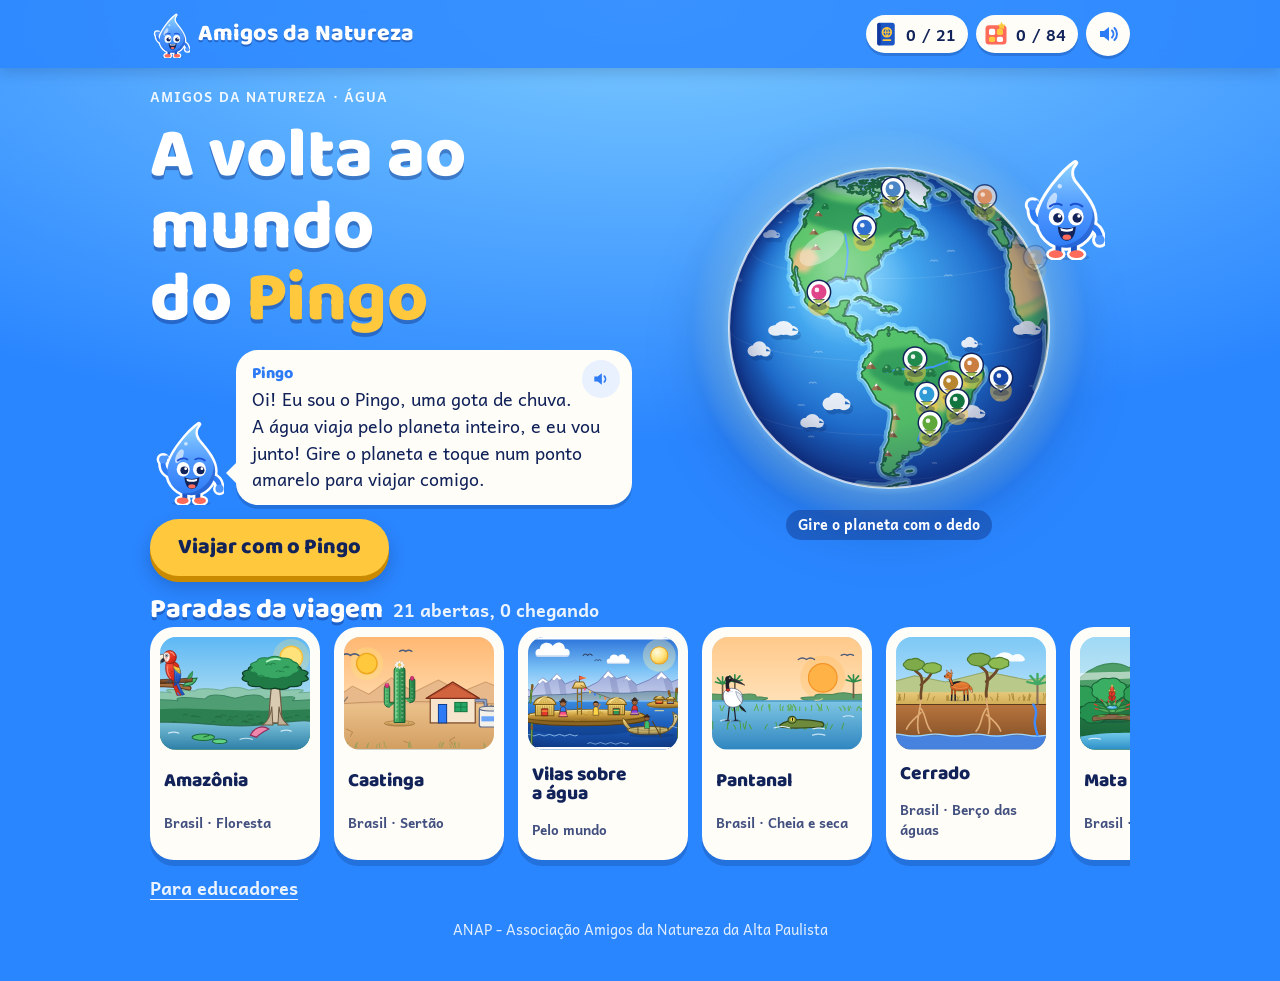
==== commit 996242d0: "Mais 7 paradas: povos do mundo e a água (21 no total) Co-Authored-By: Claude Opus 5.5 (1M context) <" ====
--- a/index.html
+++ b/index.html
@@ -296,6 +296,7 @@
 </style>
 </head>
 <body>
+
 <svg class="defs" aria-hidden="true">
 <defs>
   <linearGradient id="gPingo" x1="0" y1="0" x2="0" y2="1"><stop offset="0" stop-color="#8FD3FF"/><stop offset=".55" stop-color="#4D97FF"/><stop offset="1" stop-color="#2E7BF6"/></linearGradient>
@@ -1050,6 +1051,793 @@
   <path d="M93.7 33.0 q2.6 -2.3 5.2 0 M55.7 42.4 q2.8 -2.5 5.6 0 M67.7 46.5 q2.1 -1.9 4.2 0 M54.0 49.7 q2.8 -2.5 5.5 0 M110.0 55.8 q2.3 -2.0 4.5 0 M86.9 54.6 q2.1 -1.9 4.3 0 M105.9 55.4 q2.4 -2.1 4.8 0 M118.7 44.3 q2.5 -2.3 5.1 0 M121.9 45.7 q2.4 -2.1 4.7 0 M38.3 43.2 q2.6 -2.3 5.2 0 M114.0 39.4 q2.6 -2.3 5.2 0 M106.2 47.8 q1.7 -1.5 3.4 0 M40.9 39.8 q2.3 -2.0 4.5 0 M88.4 40.1 q2.5 -2.2 4.9 0 " stroke="#2E6A2A" stroke-width="1.2" fill="none" stroke-linecap="round"/>
   <path d="M48 30 q16 -10 34 -8" stroke="#D8F8B8" stroke-width="2.6" fill="none" stroke-linecap="round"/>
   <g><circle cx="52" cy="58" r="3.4" fill="#DDE87A" stroke="#7A8A2A" stroke-width="1"/><circle cx="51" cy="57" r="1" fill="#fff" opacity=".8"/><circle cx="64" cy="48" r="3.4" fill="#DDE87A" stroke="#7A8A2A" stroke-width="1"/><circle cx="63" cy="47" r="1" fill="#fff" opacity=".8"/><circle cx="92" cy="44" r="3.4" fill="#DDE87A" stroke="#7A8A2A" stroke-width="1"/><circle cx="91" cy="43" r="1" fill="#fff" opacity=".8"/><circle cx="108" cy="58" r="3.4" fill="#DDE87A" stroke="#7A8A2A" stroke-width="1"/><circle cx="107" cy="57" r="1" fill="#fff" opacity=".8"/><circle cx="84" cy="60" r="3.4" fill="#DDE87A" stroke="#7A8A2A" stroke-width="1"/><circle cx="83" cy="59" r="1" fill="#fff" opacity=".8"/><circle cx="34" cy="50" r="3.4" fill="#DDE87A" stroke="#7A8A2A" stroke-width="1"/><circle cx="33" cy="49" r="1" fill="#fff" opacity=".8"/><circle cx="120" cy="46" r="3.4" fill="#DDE87A" stroke="#7A8A2A" stroke-width="1"/><circle cx="119" cy="45" r="1" fill="#fff" opacity=".8"/></g>
+</symbol>
+<symbol id="f-axolote" viewBox="0 0 130 100">
+  <defs><linearGradient id="chxCorpo" x1="0" y1="0" x2="0" y2="1"><stop offset="0" stop-color="#FFDCE8"/><stop offset="1" stop-color="#F49AB8"/></linearGradient><radialGradient id="chxCab" cx="0.42" cy="0.3" r=".75"><stop offset="0" stop-color="#FFF0F4"/><stop offset=".6" stop-color="#FFC2D6"/><stop offset="1" stop-color="#F08EB2"/></radialGradient><linearGradient id="chxCauda" x1="0" y1="0" x2="1" y2="0"><stop offset="0" stop-color="#FFE6EE"/><stop offset="1" stop-color="#F7A6C2"/></linearGradient><linearGradient id="chxChao" x1="0" y1="0" x2="0" y2="1"><stop offset="0" stop-color="#8A7A5A"/><stop offset="1" stop-color="#4E4230"/></linearGradient><linearGradient id="chxAlga" x1="0" y1="0" x2="0" y2="1"><stop offset="0" stop-color="#7CCB7A"/><stop offset="1" stop-color="#2E7A4A"/></linearGradient></defs>
+  <ellipse cx="64" cy="94" rx="54" ry="4" fill="#0A1440" opacity=".18"/>
+  <path d="M4 96 C10 86 30 84 60 85 C92 84 116 86 126 96Z" fill="url(#chxChao)" stroke="#3A2E1E" stroke-width="1.4"/>
+  <g fill="#A8987A" stroke="#5E4E36" stroke-width=".8"><ellipse cx="18" cy="91" rx="5" ry="2.6"/><ellipse cx="108" cy="90" rx="6" ry="3"/><ellipse cx="96" cy="93" rx="3.4" ry="1.8"/></g>
+  <path d="M116 90 C112 76 118 66 114 54 M122 90 C124 80 120 72 124 62" stroke="#1E5A36" stroke-width="4" fill="none" stroke-linecap="round"/>
+  <path d="M116 90 C112 76 118 66 114 54 M122 90 C124 80 120 72 124 62" stroke="url(#chxAlga)" stroke-width="2.2" fill="none" stroke-linecap="round"/>
+  <path d="M86 60 C98 52 110 44 124 40 C124 52 116 64 100 72 C94 75 88 72 86 68Z" fill="url(#chxCauda)" stroke="#B4506E" stroke-width="1.6" stroke-linejoin="round"/>
+  <path d="M94 60 C104 54 112 50 118 47" stroke="#fff" stroke-width="1.6" fill="none" stroke-linecap="round" opacity=".8"/>
+  <path d="M84 74 C86 80 84 84 80 86 M90 72 C94 78 96 82 94 86" stroke="#B4506E" stroke-width="5" fill="none" stroke-linecap="round"/>
+  <path d="M84 74 C86 80 84 84 80 86 M90 72 C94 78 96 82 94 86" stroke="#F7A6C2" stroke-width="3" fill="none" stroke-linecap="round"/>
+  <path d="M34 64 C38 52 58 50 76 54 C92 57 100 62 96 72 C92 80 74 82 58 80 C44 79 32 74 34 64Z" fill="url(#chxCorpo)" stroke="#B4506E" stroke-width="1.8"/>
+  <circle cx="70" cy="58" r="1.4" fill="#E07A9E" opacity=".45"/><circle cx="78" cy="62" r="1.1" fill="#E07A9E" opacity=".45"/><circle cx="88" cy="60" r="1.3" fill="#E07A9E" opacity=".45"/><circle cx="96" cy="64" r="1" fill="#E07A9E" opacity=".45"/><circle cx="60" cy="64" r="1.1" fill="#E07A9E" opacity=".45"/><circle cx="84" cy="68" r="0.9" fill="#E07A9E" opacity=".45"/>
+  <path d="M56 56 C66 54 78 56 88 60" stroke="#fff" stroke-width="2.2" fill="none" stroke-linecap="round" opacity=".75"/>
+  <path d="M40 76 C38 82 34 86 30 88 M54 78 C54 84 56 88 60 90" stroke="#B4506E" stroke-width="5.4" fill="none" stroke-linecap="round"/>
+  <path d="M40 76 C38 82 34 86 30 88 M54 78 C54 84 56 88 60 90" stroke="#FFC2D6" stroke-width="3.4" fill="none" stroke-linecap="round"/>
+  <path d="M27 88 l-2 1.6 M30 89 l-1 2.2 M33 88.6 l1 2 M58 91 l-1 2 M61 91 l1 2 M63.4 89.6 l2 1.4" stroke="#B4506E" stroke-width="1.6" stroke-linecap="round"/>
+  <path d="M19.0 34.1 q0.9 -2.1 1.5 -3.4 M19.0 34.1 q-2.2 0.1 -3.7 0.1 M17.6 31.8 q0.9 -1.9 1.5 -3.2 M17.6 31.8 q-2.2 -0.1 -3.6 -0.2 M16.2 29.5 q1.0 -1.8 1.6 -3.1 M16.2 29.5 q-2.1 -0.3 -3.4 -0.5 M15.1 27.1 q1.0 -1.7 1.7 -2.9 M15.1 27.1 q-1.9 -0.5 -3.2 -0.8 M14.1 24.6 q1.0 -1.6 1.7 -2.7 M14.1 24.6 q-1.8 -0.6 -3.0 -1.1 M13.3 22.0 q1.0 -1.5 1.7 -2.6 M13.3 22.0 q-1.7 -0.8 -2.8 -1.3 M12.6 19.3 q1.0 -1.4 1.7 -2.4 M12.6 19.3 q-1.5 -0.9 -2.6 -1.5 M12.1 16.6 q1.0 -1.4 1.7 -2.3 M12.1 16.6 q-1.4 -1.0 -2.3 -1.7 " stroke="#9A1E48" stroke-width="2.6" fill="none" stroke-linecap="round"/><path d="M24.0 40.0 Q14.0 30.0 12.0 16.0" stroke="#9A1E48" stroke-width="5.0" fill="none" stroke-linecap="round"/><path d="M19.0 34.1 q0.9 -2.1 1.5 -3.4 M19.0 34.1 q-2.2 0.1 -3.7 0.1 M17.6 31.8 q0.9 -1.9 1.5 -3.2 M17.6 31.8 q-2.2 -0.1 -3.6 -0.2 M16.2 29.5 q1.0 -1.8 1.6 -3.1 M16.2 29.5 q-2.1 -0.3 -3.4 -0.5 M15.1 27.1 q1.0 -1.7 1.7 -2.9 M15.1 27.1 q-1.9 -0.5 -3.2 -0.8 M14.1 24.6 q1.0 -1.6 1.7 -2.7 M14.1 24.6 q-1.8 -0.6 -3.0 -1.1 M13.3 22.0 q1.0 -1.5 1.7 -2.6 M13.3 22.0 q-1.7 -0.8 -2.8 -1.3 M12.6 19.3 q1.0 -1.4 1.7 -2.4 M12.6 19.3 q-1.5 -0.9 -2.6 -1.5 M12.1 16.6 q1.0 -1.4 1.7 -2.3 M12.1 16.6 q-1.4 -1.0 -2.3 -1.7 " stroke="#FF5C8A" stroke-width="1.5" fill="none" stroke-linecap="round"/><path d="M24.0 40.0 Q14.0 30.0 12.0 16.0" stroke="#FF5C8A" stroke-width="3.0" fill="none" stroke-linecap="round"/><path d="M24.0 40.0 Q14.0 30.0 12.0 16.0" stroke="#FFC2D6" stroke-width="0.9" fill="none" stroke-linecap="round" opacity=".8"/><path d="M16.1 43.4 q-0.1 -2.2 -0.2 -3.7 M16.1 43.4 q-2.0 1.1 -3.3 1.8 M14.3 42.4 q0.0 -2.2 0.0 -3.6 M14.3 42.4 q-2.0 0.8 -3.3 1.3 M12.8 41.2 q0.2 -2.1 0.3 -3.5 M12.8 41.2 q-2.0 0.5 -3.4 0.9 M11.4 40.0 q0.3 -2.0 0.5 -3.3 M11.4 40.0 q-2.0 0.2 -3.3 0.4 M10.3 38.7 q0.5 -1.9 0.8 -3.1 M10.3 38.7 q-1.9 -0.1 -3.2 -0.1 M9.4 37.3 q0.6 -1.7 1.0 -2.9 M9.4 37.3 q-1.8 -0.3 -3.0 -0.6 M8.6 35.9 q0.8 -1.6 1.3 -2.7 M8.6 35.9 q-1.7 -0.6 -2.8 -1.0 M8.1 34.3 q0.9 -1.5 1.5 -2.5 M8.1 34.3 q-1.5 -0.8 -2.5 -1.4 " stroke="#9A1E48" stroke-width="2.6" fill="none" stroke-linecap="round"/><path d="M22.0 46.0 Q10.0 42.0 8.0 34.0" stroke="#9A1E48" stroke-width="5.0" fill="none" stroke-linecap="round"/><path d="M16.1 43.4 q-0.1 -2.2 -0.2 -3.7 M16.1 43.4 q-2.0 1.1 -3.3 1.8 M14.3 42.4 q0.0 -2.2 0.0 -3.6 M14.3 42.4 q-2.0 0.8 -3.3 1.3 M12.8 41.2 q0.2 -2.1 0.3 -3.5 M12.8 41.2 q-2.0 0.5 -3.4 0.9 M11.4 40.0 q0.3 -2.0 0.5 -3.3 M11.4 40.0 q-2.0 0.2 -3.3 0.4 M10.3 38.7 q0.5 -1.9 0.8 -3.1 M10.3 38.7 q-1.9 -0.1 -3.2 -0.1 M9.4 37.3 q0.6 -1.7 1.0 -2.9 M9.4 37.3 q-1.8 -0.3 -3.0 -0.6 M8.6 35.9 q0.8 -1.6 1.3 -2.7 M8.6 35.9 q-1.7 -0.6 -2.8 -1.0 M8.1 34.3 q0.9 -1.5 1.5 -2.5 M8.1 34.3 q-1.5 -0.8 -2.5 -1.4 " stroke="#FF5C8A" stroke-width="1.5" fill="none" stroke-linecap="round"/><path d="M22.0 46.0 Q10.0 42.0 8.0 34.0" stroke="#FF5C8A" stroke-width="3.0" fill="none" stroke-linecap="round"/><path d="M22.0 46.0 Q10.0 42.0 8.0 34.0" stroke="#FFC2D6" stroke-width="0.9" fill="none" stroke-linecap="round" opacity=".8"/><path d="M18.0 53.7 q-1.6 -1.6 -2.6 -2.7 M18.0 53.7 q-0.8 2.1 -1.3 3.5 M16.2 54.0 q-1.5 -1.6 -2.4 -2.7 M16.2 54.0 q-0.9 2.0 -1.5 3.3 M14.6 54.2 q-1.3 -1.6 -2.2 -2.7 M14.6 54.2 q-1.1 1.8 -1.8 3.0 M13.1 54.3 q-1.2 -1.6 -1.9 -2.7 M13.1 54.3 q-1.2 1.6 -2.1 2.6 M11.8 54.2 q-1.0 -1.7 -1.6 -2.8 M11.8 54.2 q-1.4 1.3 -2.3 2.2 M10.8 54.0 q-0.7 -1.7 -1.2 -2.8 M10.8 54.0 q-1.6 1.0 -2.6 1.6 M9.8 53.6 q-0.4 -1.7 -0.7 -2.9 M9.8 53.6 q-1.7 0.6 -2.8 0.9 M9.1 53.1 q-0.0 -1.7 -0.1 -2.9 M9.1 53.1 q-1.7 0.1 -2.8 0.1 " stroke="#9A1E48" stroke-width="2.6" fill="none" stroke-linecap="round"/><path d="M24.0 52.0 Q12.0 56.0 9.0 53.0" stroke="#9A1E48" stroke-width="5.0" fill="none" stroke-linecap="round"/><path d="M18.0 53.7 q-1.6 -1.6 -2.6 -2.7 M18.0 53.7 q-0.8 2.1 -1.3 3.5 M16.2 54.0 q-1.5 -1.6 -2.4 -2.7 M16.2 54.0 q-0.9 2.0 -1.5 3.3 M14.6 54.2 q-1.3 -1.6 -2.2 -2.7 M14.6 54.2 q-1.1 1.8 -1.8 3.0 M13.1 54.3 q-1.2 -1.6 -1.9 -2.7 M13.1 54.3 q-1.2 1.6 -2.1 2.6 M11.8 54.2 q-1.0 -1.7 -1.6 -2.8 M11.8 54.2 q-1.4 1.3 -2.3 2.2 M10.8 54.0 q-0.7 -1.7 -1.2 -2.8 M10.8 54.0 q-1.6 1.0 -2.6 1.6 M9.8 53.6 q-0.4 -1.7 -0.7 -2.9 M9.8 53.6 q-1.7 0.6 -2.8 0.9 M9.1 53.1 q-0.0 -1.7 -0.1 -2.9 M9.1 53.1 q-1.7 0.1 -2.8 0.1 " stroke="#FF5C8A" stroke-width="1.5" fill="none" stroke-linecap="round"/><path d="M24.0 52.0 Q12.0 56.0 9.0 53.0" stroke="#FF5C8A" stroke-width="3.0" fill="none" stroke-linecap="round"/><path d="M24.0 52.0 Q12.0 56.0 9.0 53.0" stroke="#FFC2D6" stroke-width="0.9" fill="none" stroke-linecap="round" opacity=".8"/><path d="M66.6 31.4 q2.2 0.2 3.7 0.3 M66.6 31.4 q-0.8 -2.1 -1.3 -3.5 M68.4 29.2 q2.2 0.2 3.6 0.3 M68.4 29.2 q-0.7 -2.1 -1.1 -3.4 M70.1 26.9 q2.1 0.1 3.5 0.2 M70.1 26.9 q-0.6 -2.0 -0.9 -3.3 M72.0 24.8 q2.0 0.1 3.3 0.2 M72.0 24.8 q-0.4 -2.0 -0.7 -3.3 M73.8 22.6 q1.9 0.1 3.2 0.2 M73.8 22.6 q-0.3 -1.9 -0.6 -3.2 M75.7 20.5 q1.9 0.1 3.1 0.1 M75.7 20.5 q-0.2 -1.8 -0.4 -3.1 M77.6 18.4 q1.8 0.0 3.0 0.1 M77.6 18.4 q-0.1 -1.8 -0.2 -3.0 M79.6 16.4 q1.7 0.0 2.9 0.0 M79.6 16.4 q-0.0 -1.7 -0.0 -2.9 " stroke="#9A1E48" stroke-width="2.6" fill="none" stroke-linecap="round"/><path d="M62.0 38.0 Q70.0 26.0 80.0 16.0" stroke="#9A1E48" stroke-width="5.0" fill="none" stroke-linecap="round"/><path d="M66.6 31.4 q2.2 0.2 3.7 0.3 M66.6 31.4 q-0.8 -2.1 -1.3 -3.5 M68.4 29.2 q2.2 0.2 3.6 0.3 M68.4 29.2 q-0.7 -2.1 -1.1 -3.4 M70.1 26.9 q2.1 0.1 3.5 0.2 M70.1 26.9 q-0.6 -2.0 -0.9 -3.3 M72.0 24.8 q2.0 0.1 3.3 0.2 M72.0 24.8 q-0.4 -2.0 -0.7 -3.3 M73.8 22.6 q1.9 0.1 3.2 0.2 M73.8 22.6 q-0.3 -1.9 -0.6 -3.2 M75.7 20.5 q1.9 0.1 3.1 0.1 M75.7 20.5 q-0.2 -1.8 -0.4 -3.1 M77.6 18.4 q1.8 0.0 3.0 0.1 M77.6 18.4 q-0.1 -1.8 -0.2 -3.0 M79.6 16.4 q1.7 0.0 2.9 0.0 M79.6 16.4 q-0.0 -1.7 -0.0 -2.9 " stroke="#FF5C8A" stroke-width="1.5" fill="none" stroke-linecap="round"/><path d="M62.0 38.0 Q70.0 26.0 80.0 16.0" stroke="#FF5C8A" stroke-width="3.0" fill="none" stroke-linecap="round"/><path d="M62.0 38.0 Q70.0 26.0 80.0 16.0" stroke="#FFC2D6" stroke-width="0.9" fill="none" stroke-linecap="round" opacity=".8"/><path d="M71.5 40.6 q1.9 1.2 3.1 2.0 M71.5 40.6 q0.3 -2.2 0.5 -3.7 M74.1 39.4 q1.9 1.1 3.1 1.8 M74.1 39.4 q0.3 -2.1 0.5 -3.6 M76.5 38.2 q1.8 1.0 3.1 1.6 M76.5 38.2 q0.3 -2.1 0.5 -3.4 M78.9 37.0 q1.8 0.9 3.0 1.5 M78.9 37.0 q0.3 -2.0 0.6 -3.3 M81.2 35.8 q1.8 0.8 2.9 1.3 M81.2 35.8 q0.3 -1.9 0.6 -3.2 M83.4 34.6 q1.7 0.7 2.9 1.1 M83.4 34.6 q0.4 -1.8 0.6 -3.0 M85.5 33.4 q1.7 0.5 2.8 0.9 M85.5 33.4 q0.4 -1.7 0.6 -2.9 M87.6 32.2 q1.7 0.4 2.8 0.7 M87.6 32.2 q0.4 -1.7 0.7 -2.8 " stroke="#9A1E48" stroke-width="2.6" fill="none" stroke-linecap="round"/><path d="M64.0 44.0 Q78.0 38.0 88.0 32.0" stroke="#9A1E48" stroke-width="5.0" fill="none" stroke-linecap="round"/><path d="M71.5 40.6 q1.9 1.2 3.1 2.0 M71.5 40.6 q0.3 -2.2 0.5 -3.7 M74.1 39.4 q1.9 1.1 3.1 1.8 M74.1 39.4 q0.3 -2.1 0.5 -3.6 M76.5 38.2 q1.8 1.0 3.1 1.6 M76.5 38.2 q0.3 -2.1 0.5 -3.4 M78.9 37.0 q1.8 0.9 3.0 1.5 M78.9 37.0 q0.3 -2.0 0.6 -3.3 M81.2 35.8 q1.8 0.8 2.9 1.3 M81.2 35.8 q0.3 -1.9 0.6 -3.2 M83.4 34.6 q1.7 0.7 2.9 1.1 M83.4 34.6 q0.4 -1.8 0.6 -3.0 M85.5 33.4 q1.7 0.5 2.8 0.9 M85.5 33.4 q0.4 -1.7 0.6 -2.9 M87.6 32.2 q1.7 0.4 2.8 0.7 M87.6 32.2 q0.4 -1.7 0.7 -2.8 " stroke="#FF5C8A" stroke-width="1.5" fill="none" stroke-linecap="round"/><path d="M64.0 44.0 Q78.0 38.0 88.0 32.0" stroke="#FF5C8A" stroke-width="3.0" fill="none" stroke-linecap="round"/><path d="M64.0 44.0 Q78.0 38.0 88.0 32.0" stroke="#FFC2D6" stroke-width="0.9" fill="none" stroke-linecap="round" opacity=".8"/><path d="M71.5 50.8 q1.1 2.0 1.8 3.3 M71.5 50.8 q1.3 -1.8 2.2 -3.0 M74.1 50.9 q1.1 1.8 1.9 3.1 M74.1 50.9 q1.3 -1.8 2.1 -2.9 M76.5 51.0 q1.2 1.7 2.0 2.8 M76.5 51.0 q1.2 -1.7 2.0 -2.8 M78.9 51.0 q1.2 1.6 2.1 2.6 M78.9 51.0 q1.1 -1.6 1.9 -2.7 M81.2 50.9 q1.3 1.4 2.2 2.4 M81.2 50.9 q1.1 -1.6 1.8 -2.6 M83.4 50.7 q1.3 1.3 2.2 2.1 M83.4 50.7 q1.0 -1.5 1.7 -2.6 M85.5 50.4 q1.4 1.1 2.3 1.9 M85.5 50.4 q1.0 -1.5 1.7 -2.5 M87.6 50.1 q1.4 1.0 2.4 1.6 M87.6 50.1 q0.9 -1.4 1.6 -2.4 " stroke="#9A1E48" stroke-width="2.6" fill="none" stroke-linecap="round"/><path d="M64.0 50.0 Q78.0 52.0 88.0 50.0" stroke="#9A1E48" stroke-width="5.0" fill="none" stroke-linecap="round"/><path d="M71.5 50.8 q1.1 2.0 1.8 3.3 M71.5 50.8 q1.3 -1.8 2.2 -3.0 M74.1 50.9 q1.1 1.8 1.9 3.1 M74.1 50.9 q1.3 -1.8 2.1 -2.9 M76.5 51.0 q1.2 1.7 2.0 2.8 M76.5 51.0 q1.2 -1.7 2.0 -2.8 M78.9 51.0 q1.2 1.6 2.1 2.6 M78.9 51.0 q1.1 -1.6 1.9 -2.7 M81.2 50.9 q1.3 1.4 2.2 2.4 M81.2 50.9 q1.1 -1.6 1.8 -2.6 M83.4 50.7 q1.3 1.3 2.2 2.1 M83.4 50.7 q1.0 -1.5 1.7 -2.6 M85.5 50.4 q1.4 1.1 2.3 1.9 M85.5 50.4 q1.0 -1.5 1.7 -2.5 M87.6 50.1 q1.4 1.0 2.4 1.6 M87.6 50.1 q0.9 -1.4 1.6 -2.4 " stroke="#FF5C8A" stroke-width="1.5" fill="none" stroke-linecap="round"/><path d="M64.0 50.0 Q78.0 52.0 88.0 50.0" stroke="#FF5C8A" stroke-width="3.0" fill="none" stroke-linecap="round"/><path d="M64.0 50.0 Q78.0 52.0 88.0 50.0" stroke="#FFC2D6" stroke-width="0.9" fill="none" stroke-linecap="round" opacity=".8"/>
+  <ellipse cx="44" cy="48" rx="24" ry="19" fill="url(#chxCab)" stroke="#B4506E" stroke-width="2"/>
+  <path d="M28 38 C34 31 46 29 56 32" stroke="#fff" stroke-width="2.6" fill="none" stroke-linecap="round" opacity=".9"/>
+  <ellipse cx="34" cy="46" rx="3.4" ry="3.8" fill="#2A1420"/><circle cx="35.2" cy="44.6" r="1.3" fill="#fff"/><circle cx="33.4" cy="47.6" r=".5" fill="#fff"/>
+  <ellipse cx="54" cy="46" rx="3.4" ry="3.8" fill="#2A1420"/><circle cx="55.2" cy="44.6" r="1.3" fill="#fff"/><circle cx="53.4" cy="47.6" r=".5" fill="#fff"/>
+  <path d="M30 54 C36 61 52 61 58 54" stroke="#8E2E4E" stroke-width="1.8" fill="none" stroke-linecap="round"/>
+  <path d="M38 57.6 C42 60 46 60 50 57.6" stroke="#FF8AA8" stroke-width="1.6" fill="none" stroke-linecap="round" opacity=".8"/>
+  <ellipse cx="27" cy="53" rx="4" ry="2.2" fill="#FF7A9E" opacity=".5"/><ellipse cx="61" cy="53" rx="4" ry="2.2" fill="#FF7A9E" opacity=".5"/>
+  <circle cx="22" cy="20" r="2.4" fill="none" stroke="#9FD8FF" stroke-width="1.2"/><circle cx="30" cy="10" r="1.6" fill="none" stroke="#9FD8FF" stroke-width="1"/>
+</symbol>
+<symbol id="f-garcabranca" viewBox="0 0 100 130">
+  <defs><linearGradient id="chgCorpo" x1="0" y1="0" x2="0" y2="1"><stop offset="0" stop-color="#FFFFFF"/><stop offset="1" stop-color="#DCE4EE"/></linearGradient><linearGradient id="chgBico" x1="0" y1="0" x2="0" y2="1"><stop offset="0" stop-color="#FFE27A"/><stop offset="1" stop-color="#F0A81E"/></linearGradient><linearGradient id="chgAgua" x1="0" y1="0" x2="0" y2="1"><stop offset="0" stop-color="#8ED8F0"/><stop offset="1" stop-color="#3E9AC8"/></linearGradient></defs>
+  <ellipse cx="50" cy="122" rx="38" ry="6" fill="url(#chgAgua)" stroke="#2A7AA8" stroke-width="1.2"/>
+  <path d="M18 122 q4 -2 8 0 M66 123 q4 -2 8 0 M40 125 q5 -2 10 0" stroke="#E6F6FF" stroke-width="1.2" fill="none"/>
+  <path d="M44 86 L42 104 L44 121 M54 86 L58 104 L56 121" stroke="#1A1A22" stroke-width="3" fill="none" stroke-linecap="round" stroke-linejoin="round"/>
+  <path d="M30 70 C24 76 14 86 6 92 C16 92 28 86 34 80Z" fill="url(#chgCorpo)" stroke="#6A7A94" stroke-width="1.3" stroke-linejoin="round"/>
+  <path d="M10 90 C18 86 26 82 32 78 M14 86 C20 83 26 79 30 76" stroke="#C6D0DE" stroke-width=".9" fill="none"/>
+  <path d="M26 72 C26 60 40 54 56 56 C68 58 74 66 70 76 C66 86 52 90 40 88 C30 86 26 80 26 72Z" fill="url(#chgCorpo)" stroke="#6A7A94" stroke-width="1.8"/>
+  <path d="M32 70 C40 74 52 74 62 70" stroke="#C6D0DE" stroke-width="1.2" fill="none"/>
+  <path d="M34 62 C40 58 50 57 58 59" stroke="#fff" stroke-width="2.6" fill="none" stroke-linecap="round"/>
+  <path d="M62 60 C70 52 58 44 60 34 C62 26 70 22 74 22" stroke="#6A7A94" stroke-width="9.6" fill="none" stroke-linecap="round"/>
+  <path d="M62 60 C70 52 58 44 60 34 C62 26 70 22 74 22" stroke="url(#chgCorpo)" stroke-width="7" fill="none" stroke-linecap="round"/>
+  <path d="M63 46 C61 40 61 34 64 29" stroke="#fff" stroke-width="1.6" fill="none" stroke-linecap="round"/>
+  <ellipse cx="74" cy="21" rx="8.6" ry="7" fill="url(#chgCorpo)" stroke="#6A7A94" stroke-width="1.7"/>
+  <path d="M80 18 L99 22 L80 25Z" fill="url(#chgBico)" stroke="#A86A08" stroke-width="1.2" stroke-linejoin="round"/>
+  <path d="M81 21.6 H96" stroke="#A86A08" stroke-width=".8"/>
+  <circle cx="76" cy="19" r="2.8" fill="#FFE27A" stroke="#A86A08" stroke-width=".6"/><circle cx="76.4" cy="19.2" r="1.7" fill="#12121A"/><circle cx="77" cy="18.4" r=".7" fill="#fff"/>
+  <path d="M69 16 q4 -3 9 -2" stroke="#fff" stroke-width="1.8" fill="none" stroke-linecap="round"/>
+  <ellipse cx="71" cy="25" rx="2.6" ry="1.4" fill="#FF9AB0" opacity=".55"/>
+</symbol>
+<symbol id="f-beijaflor" viewBox="0 0 120 100">
+  <defs><linearGradient id="chbCostas" x1="0" y1="0" x2="0" y2="1"><stop offset="0" stop-color="#6EE8B4"/><stop offset="1" stop-color="#0E7A62"/></linearGradient><linearGradient id="chbGarg" x1="0" y1="0" x2="0" y2="1"><stop offset="0" stop-color="#FF7AB8"/><stop offset="1" stop-color="#B0186A"/></linearGradient><linearGradient id="chbAsa" x1="0" y1="0" x2="0" y2="1"><stop offset="0" stop-color="#F0FFF8"/><stop offset="1" stop-color="#A8E4D2"/></linearGradient><linearGradient id="chbFlor" x1="0" y1="0" x2="0" y2="1"><stop offset="0" stop-color="#FF6A5A"/><stop offset="1" stop-color="#C8202A"/></linearGradient><linearGradient id="chbFolha" x1="0" y1="0" x2="0" y2="1"><stop offset="0" stop-color="#7CCB5A"/><stop offset="1" stop-color="#2E7A2A"/></linearGradient><radialGradient id="chbCab" cx="0.4" cy="0.3" r=".75"><stop offset="0" stop-color="#8AF0C4"/><stop offset=".6" stop-color="#22A882"/><stop offset="1" stop-color="#0E6A52"/></radialGradient></defs>
+  <ellipse cx="90" cy="96" rx="24" ry="3" fill="#0A1440" opacity=".15"/>
+  <path d="M96 96 C94 80 98 64 94 46" stroke="#2E6A22" stroke-width="3.4" fill="none" stroke-linecap="round"/><path d="M96 96 C94 80 98 64 94 46" stroke="#6EB84E" stroke-width="1.6" fill="none" stroke-linecap="round"/>
+  <path d="M96 80 C106 76 112 68 114 60 C106 62 100 68 96 76Z M95 66 C88 66 82 62 80 56 C88 56 92 60 95 62Z" fill="url(#chbFolha)" stroke="#1E5A1E" stroke-width="1.2"/>
+  <g stroke="#7A1410" stroke-width="1.2" stroke-linejoin="round">
+    <path d="M94 48 C90 40 88 32 90 24 C96 28 98 38 97 46Z" fill="url(#chbFlor)"/>
+    <path d="M93 46 C88 44 84 40 82 34 C88 34 92 38 95 42Z" fill="url(#chbFlor)"/>
+    <path d="M97 46 C102 40 106 36 112 36 C110 42 104 46 98 48Z" fill="url(#chbFlor)"/>
+  </g>
+  <path d="M91 30 q0 6 3 12 M86 36 q4 2 7 6" stroke="#FFB8A8" stroke-width="1.2" fill="none" stroke-linecap="round"/>
+  <path d="M38 40 C30 26 30 12 38 2 C44 12 46 26 44 40Z" fill="url(#chbAsa)" stroke="#5EAA98" stroke-width="1.2" opacity=".75"/>
+  <path d="M26 64 L8 76 L16 76 L10 84 L22 78 L24 84 L32 68Z" fill="url(#chbCostas)" stroke="#0A5A44" stroke-width="1.3" stroke-linejoin="round"/>
+  <path d="M24 64 C22 52 34 42 48 40 C56 39 60 44 58 50 C54 60 42 68 32 70 C28 70 25 68 24 64Z" fill="url(#chbCostas)" stroke="#0A5A44" stroke-width="1.8"/>
+  <path d="M30 66 C38 64 48 58 54 50 C50 48 44 50 38 54 C32 58 30 62 30 66Z" fill="#F6FFFA" stroke="#9ADCC8" stroke-width=".8"/>
+  <circle cx="60" cy="38" r="10" fill="url(#chbCab)" stroke="#0A5A44" stroke-width="1.8"/>
+  <path d="M54 44 C58 50 64 50 68 44 C66 42 62 43 58 43Z" fill="url(#chbGarg)" stroke="#7A0E46" stroke-width="1"/>
+  <path d="M68 36 L92 38 L68 40Z" fill="#1A1A22" stroke="#1A1A22" stroke-width=".9" stroke-linejoin="round"/>
+  <path d="M46 42 C40 28 40 12 48 2 C54 12 54 28 50 42Z" fill="url(#chbAsa)" stroke="#3E8A7A" stroke-width="1.3" opacity=".95"/>
+  <path d="M47 36 C45 26 46 16 48 8 M50 38 C50 28 51 18 51 10" stroke="#fff" stroke-width="1" fill="none" opacity=".8"/>
+  <path d="M34 8 q-6 2 -8 6 M30 18 q-6 1 -9 5 M54 3 q4 -2 8 -1" stroke="#9ADCC8" stroke-width="1.3" fill="none" stroke-linecap="round" opacity=".8"/>
+  <circle cx="62" cy="35.4" r="3.2" fill="#12121A"/><circle cx="63.1" cy="34.3" r="1.2" fill="#fff"/><circle cx="61.2" cy="36.8" r=".5" fill="#fff"/>
+  <path d="M53 33 C55 30 58 29 61 29" stroke="#C8FFE6" stroke-width="1.8" fill="none" stroke-linecap="round" opacity=".85"/>
+  <path d="M30 56 C34 50 40 47 46 46" stroke="#B8FFE0" stroke-width="1.8" fill="none" stroke-linecap="round" opacity=".7"/>
+  <ellipse cx="58" cy="41.6" rx="2.6" ry="1.3" fill="#FF9AB0" opacity=".55"/>
+</symbol>
+<symbol id="f-cempasuchil" viewBox="0 0 110 110">
+  <defs><radialGradient id="chcP0" cx="0.45" cy="0.35" r=".75"><stop offset="0" stop-color="#FFB040"/><stop offset=".6" stop-color="#FF8A1E"/><stop offset="1" stop-color="#E0600A"/></radialGradient><radialGradient id="chcP1" cx="0.45" cy="0.35" r=".75"><stop offset="0" stop-color="#FFC850"/><stop offset=".6" stop-color="#FFA22A"/><stop offset="1" stop-color="#F07A10"/></radialGradient><radialGradient id="chcP2" cx="0.45" cy="0.35" r=".75"><stop offset="0" stop-color="#FFE07A"/><stop offset=".6" stop-color="#FFC23A"/><stop offset="1" stop-color="#F59A1A"/></radialGradient><linearGradient id="chcF" x1="0" y1="0" x2="0" y2="1"><stop offset="0" stop-color="#5EA84A"/><stop offset="1" stop-color="#245A26"/></linearGradient><linearGradient id="chcT" x1="0" y1="0" x2="0" y2="1"><stop offset="0" stop-color="#8A5A36"/><stop offset="1" stop-color="#4E3020"/></linearGradient></defs>
+  <ellipse cx="55" cy="105" rx="42" ry="3.6" fill="#0A1440" opacity=".18"/>
+  <path d="M10 104 C16 94 34 90 55 90 C76 90 94 94 100 104Z" fill="url(#chcT)" stroke="#2E1A0E" stroke-width="1.5"/>
+  <path d="M41.4 97.6 q1.6 -1.5 3.3 0 M57.2 99.3 q2.3 -2.1 4.6 0 M20.6 99.1 q2.7 -2.5 5.5 0 M70.6 95.1 q2.4 -2.2 4.8 0 M65.5 100.7 q2.2 -2.0 4.4 0 M27.5 98.1 q2.3 -2.1 4.6 0 M24.5 98.4 q1.9 -1.7 3.8 0 M54.7 101.7 q2.4 -2.1 4.7 0 M63.8 101.3 q2.2 -2.0 4.5 0 M65.0 96.5 q2.6 -2.3 5.1 0 " stroke="#6E4428" stroke-width="1" fill="none" stroke-linecap="round"/>
+  <path d="M55 92 C54 74 50 62 34 48 M55 92 C56 72 60 60 76 46 M55 92 C55 70 55 50 55 30" stroke="#1E4A1E" stroke-width="4" fill="none" stroke-linecap="round"/>
+  <path d="M55 92 C54 74 50 62 34 48 M55 92 C56 72 60 60 76 46 M55 92 C55 70 55 50 55 30" stroke="#5E9A3A" stroke-width="2" fill="none" stroke-linecap="round"/>
+  <path d="M54.0 84.0 L49.3 85.8 L49.7 82.1 L45.6 82.9 L45.7 79.7 L41.9 79.9 L41.7 77.3 L38.2 77.0 L37.6 74.9 L34.5 74.1 L33.6 72.5 L31.7 70.6 L36.1 71.4 L36.9 73.0 L40.4 73.3 L40.9 75.4 L44.7 75.2 L45.0 77.9 L49.1 77.1 L49.0 80.3 L53.4 79.0 L53.0 82.7Z" fill="url(#chcF)" stroke="#1E4A1E" stroke-width=".9" stroke-linejoin="round"/><path d="M56.0 82.0 L56.8 77.0 L59.8 79.2 L61.2 75.3 L63.9 77.0 L65.6 73.6 L68.0 74.7 L70.0 71.9 L72.1 72.5 L74.4 70.2 L76.2 70.3 L78.8 69.5 L75.9 72.9 L74.1 72.8 L72.1 75.7 L70.0 75.0 L68.3 78.4 L65.9 77.3 L64.5 81.2 L61.8 79.5 L60.7 84.0 L57.7 81.8Z" fill="url(#chcF)" stroke="#1E4A1E" stroke-width=".9" stroke-linejoin="round"/><path d="M52.0 70.0 L47.3 70.7 L48.9 67.4 L45.1 67.3 L46.3 64.5 L42.9 64.0 L43.6 61.5 L40.7 60.6 L41.0 58.6 L38.5 57.2 L38.4 55.6 L37.3 53.6 L40.8 55.2 L41.0 56.8 L43.9 57.7 L43.7 59.8 L47.0 60.3 L46.3 62.7 L50.1 62.8 L48.9 65.7 L53.2 65.4 L51.6 68.6Z" fill="url(#chcF)" stroke="#1E4A1E" stroke-width=".9" stroke-linejoin="round"/><path d="M58.0 68.0 L57.0 63.3 L60.3 64.7 L60.2 60.9 L63.1 61.9 L63.4 58.5 L65.8 59.1 L66.6 56.1 L68.6 56.2 L69.8 53.7 L71.4 53.4 L73.3 52.2 L72.0 55.8 L70.4 56.1 L69.7 59.1 L67.6 58.9 L67.3 62.4 L64.9 61.8 L65.0 65.6 L62.1 64.6 L62.7 68.9 L59.4 67.5Z" fill="url(#chcF)" stroke="#1E4A1E" stroke-width=".9" stroke-linejoin="round"/><path d="M55.0 56.0 L50.6 55.9 L53.3 53.6 L49.9 53.0 L52.1 51.0 L49.3 50.2 L50.9 48.4 L48.6 47.3 L49.7 45.8 L48.0 44.4 L48.5 43.2 L48.3 41.5 L50.8 43.1 L50.4 44.4 L52.6 45.5 L51.6 47.0 L54.3 47.9 L52.7 49.6 L56.1 50.2 L53.9 52.3 L57.8 52.6 L55.1 54.9Z" fill="url(#chcF)" stroke="#1E4A1E" stroke-width=".9" stroke-linejoin="round"/><path d="M56.0 54.0 L53.3 50.5 L56.8 51.2 L55.2 48.2 L58.1 48.6 L57.0 45.9 L59.4 46.0 L58.9 43.6 L60.7 43.5 L60.7 41.3 L62.0 40.9 L63.3 39.7 L63.5 42.7 L62.2 43.1 L62.7 45.6 L60.9 45.7 L62.0 48.4 L59.6 48.3 L61.2 51.3 L58.3 50.8 L60.4 54.1 L57.0 53.4Z" fill="url(#chcF)" stroke="#1E4A1E" stroke-width=".9" stroke-linejoin="round"/>
+  <path d="M49.0 46.0 Q55.3 50.4 47.3 52.0 Q50.0 57.8 42.6 56.9 Q42.1 63.3 35.8 59.6 Q32.0 65.3 28.2 59.6 Q22.4 62.3 21.4 56.9 Q14.9 57.2 16.7 52.0 Q9.5 50.2 15.0 46.0 Q10.4 42.0 16.7 40.0 Q14.8 34.8 21.4 35.1 Q22.3 29.5 28.2 32.4 Q32.0 27.3 35.8 32.4 Q41.8 29.2 42.6 35.1 Q50.5 33.9 47.3 40.0 Q55.2 41.7 49.0 46.0Z" fill="url(#chcP0)" stroke="#9A3E06" stroke-width="1.3"/><path d="M44.9 44.6 Q49.1 48.4 43.2 49.9 Q44.7 55.0 38.5 53.8 Q36.6 58.8 32.0 55.2 Q27.7 57.7 25.5 53.8 Q19.2 55.1 20.8 49.9 Q14.4 48.5 19.1 44.6 Q14.2 40.8 20.8 39.4 Q20.2 35.0 25.5 35.5 Q27.6 31.2 32.0 34.1 Q36.4 31.1 38.5 35.5 Q44.6 34.4 43.2 39.4 Q48.6 41.0 44.9 44.6Z" fill="url(#chcP1)" stroke="#B05008" stroke-width="1"/><path d="M40.5 43.6 Q43.6 46.6 38.9 47.6 Q38.4 50.6 34.6 50.1 Q32.0 53.4 29.4 50.1 Q24.8 51.5 25.1 47.6 Q21.3 46.4 23.5 43.6 Q21.5 40.9 25.1 39.6 Q24.9 35.8 29.4 37.2 Q32.0 33.8 34.6 37.2 Q38.6 36.3 38.9 39.6 Q43.7 40.6 40.5 43.6Z" fill="url(#chcP2)" stroke="#C06A0A" stroke-width=".9"/><path d="M36.1 42.9 Q37.3 45.1 34.5 45.6 Q33.3 47.6 31.1 46.3 Q28.5 46.6 28.3 44.4 Q26.8 42.9 28.3 41.5 Q28.3 39.1 31.1 39.6 Q33.3 38.1 34.5 40.3 Q37.4 40.8 36.1 42.9Z" fill="#FFE27A" stroke="#C88A0A" stroke-width=".7"/><path d="M37.1 43.6 l5.1 0.0" stroke="#C05A06" stroke-width=".7" opacity=".6"/><path d="M35.9 46.5 l3.9 2.6" stroke="#C05A06" stroke-width=".7" opacity=".6"/><path d="M32.9 48.0 l0.9 4.0" stroke="#C05A06" stroke-width=".7" opacity=".6"/><path d="M29.4 47.4 l-2.6 3.5" stroke="#C05A06" stroke-width=".7" opacity=".6"/><path d="M27.2 45.1 l-4.8 1.4" stroke="#C05A06" stroke-width=".7" opacity=".6"/><path d="M27.2 42.1 l-4.8 -1.4" stroke="#C05A06" stroke-width=".7" opacity=".6"/><path d="M29.5 39.8 l-2.5 -3.6" stroke="#C05A06" stroke-width=".7" opacity=".6"/><path d="M33.0 39.3 l1.0 -4.0" stroke="#C05A06" stroke-width=".7" opacity=".6"/><path d="M36.0 40.8 l4.0 -2.6" stroke="#C05A06" stroke-width=".7" opacity=".6"/><path d="M21.8 40.9 q5.1 -6.8 11.9 -7.5" stroke="#FFF3B0" stroke-width="1.6" fill="none" stroke-linecap="round" opacity=".85"/><path d="M94.0 44.0 Q97.9 47.7 92.4 49.7 Q95.3 55.3 88.0 54.3 Q87.7 60.5 81.6 56.8 Q78.0 61.7 74.4 56.8 Q69.0 59.3 68.0 54.3 Q62.0 54.5 63.6 49.7 Q56.1 48.1 62.0 44.0 Q58.1 40.3 63.6 38.3 Q61.3 33.1 68.0 33.7 Q68.8 28.3 74.4 31.2 Q78.0 27.0 81.6 31.2 Q86.8 29.0 88.0 33.7 Q93.5 33.9 92.4 38.3 Q99.3 40.0 94.0 44.0Z" fill="url(#chcP0)" stroke="#9A3E06" stroke-width="1.3"/><path d="M90.2 42.7 Q94.0 46.2 88.5 47.7 Q89.7 52.2 84.1 51.3 Q81.9 54.7 78.0 52.6 Q73.5 56.3 71.9 51.3 Q66.9 51.8 67.5 47.7 Q62.9 46.0 65.8 42.7 Q62.5 39.3 67.5 37.8 Q66.7 33.5 71.9 34.1 Q73.7 29.7 78.0 32.8 Q82.2 29.8 84.1 34.1 Q89.0 33.7 88.5 37.8 Q94.3 39.2 90.2 42.7Z" fill="url(#chcP1)" stroke="#B05008" stroke-width="1"/><path d="M86.0 41.8 Q88.4 44.5 84.5 45.5 Q84.6 49.0 80.5 47.8 Q78.0 50.2 75.5 47.8 Q71.4 49.0 71.5 45.5 Q68.0 44.4 70.0 41.8 Q68.1 39.2 71.5 38.0 Q71.5 34.6 75.5 35.7 Q78.0 33.0 80.5 35.7 Q84.7 34.4 84.5 38.0 Q88.5 39.0 86.0 41.8Z" fill="url(#chcP2)" stroke="#C06A0A" stroke-width=".9"/><path d="M81.8 41.1 Q82.5 42.9 80.4 43.6 Q79.2 45.6 77.1 44.2 Q74.7 44.6 74.5 42.5 Q73.0 41.1 74.5 39.7 Q74.5 37.4 77.1 38.0 Q79.1 37.0 80.4 38.6 Q82.8 39.2 81.8 41.1Z" fill="#FFE27A" stroke="#C88A0A" stroke-width=".7"/><path d="M82.8 41.8 l4.8 0.0" stroke="#C05A06" stroke-width=".7" opacity=".6"/><path d="M81.7 44.4 l3.7 2.5" stroke="#C05A06" stroke-width=".7" opacity=".6"/><path d="M78.8 45.9 l0.8 3.8" stroke="#C05A06" stroke-width=".7" opacity=".6"/><path d="M75.6 45.4 l-2.4 3.3" stroke="#C05A06" stroke-width=".7" opacity=".6"/><path d="M73.5 43.2 l-4.5 1.3" stroke="#C05A06" stroke-width=".7" opacity=".6"/><path d="M73.5 40.3 l-4.5 -1.3" stroke="#C05A06" stroke-width=".7" opacity=".6"/><path d="M75.6 38.1 l-2.4 -3.3" stroke="#C05A06" stroke-width=".7" opacity=".6"/><path d="M78.9 37.7 l0.9 -3.8" stroke="#C05A06" stroke-width=".7" opacity=".6"/><path d="M81.7 39.1 l3.7 -2.4" stroke="#C05A06" stroke-width=".7" opacity=".6"/><path d="M68.4 39.2 q4.8 -6.4 11.2 -7.0" stroke="#FFF3B0" stroke-width="1.6" fill="none" stroke-linecap="round" opacity=".85"/><path d="M74.0 26.0 Q78.2 30.3 72.1 32.8 Q75.6 39.5 66.8 38.2 Q65.6 44.1 59.2 41.2 Q55.0 46.2 50.8 41.2 Q43.4 45.7 43.2 38.2 Q35.3 38.9 37.9 32.8 Q29.1 30.8 36.0 26.0 Q30.0 21.3 37.9 19.2 Q34.3 12.4 43.2 13.8 Q44.6 8.3 50.8 10.8 Q55.0 4.4 59.2 10.8 Q65.7 7.8 66.8 13.8 Q75.3 12.7 72.1 19.2 Q78.1 21.7 74.0 26.0Z" fill="url(#chcP0)" stroke="#9A3E06" stroke-width="1.3"/><path d="M69.4 24.5 Q73.2 28.5 67.5 30.4 Q68.0 35.1 62.2 34.7 Q59.7 38.8 55.0 36.3 Q49.8 40.4 47.8 34.7 Q40.4 36.4 42.5 30.4 Q37.1 28.4 40.6 24.5 Q37.2 20.6 42.5 18.6 Q40.9 13.0 47.8 14.3 Q50.1 9.6 55.0 12.7 Q60.3 8.3 62.2 14.3 Q68.2 13.7 67.5 18.6 Q73.8 20.4 69.4 24.5Z" fill="url(#chcP1)" stroke="#B05008" stroke-width="1"/><path d="M64.5 23.3 Q67.4 26.6 62.7 27.8 Q62.3 31.4 57.9 30.6 Q55.0 33.9 52.1 30.6 Q47.8 31.2 47.3 27.8 Q43.5 26.3 45.5 23.3 Q43.0 20.2 47.3 18.9 Q47.5 15.1 52.1 16.1 Q55.0 13.6 57.9 16.1 Q63.1 14.4 62.7 18.9 Q68.1 19.9 64.5 23.3Z" fill="url(#chcP2)" stroke="#C06A0A" stroke-width=".9"/><path d="M59.6 22.6 Q60.5 24.8 57.8 25.6 Q56.5 27.9 54.0 26.3 Q50.8 27.0 50.9 24.2 Q48.9 22.6 50.9 20.9 Q50.9 18.3 54.0 18.9 Q56.3 17.7 57.8 19.6 Q60.9 20.2 59.6 22.6Z" fill="#FFE27A" stroke="#C88A0A" stroke-width=".7"/><path d="M60.7 23.3 l5.7 0.0" stroke="#C05A06" stroke-width=".7" opacity=".6"/><path d="M59.4 26.5 l4.4 2.9" stroke="#C05A06" stroke-width=".7" opacity=".6"/><path d="M56.0 28.2 l1.0 4.5" stroke="#C05A06" stroke-width=".7" opacity=".6"/><path d="M52.1 27.6 l-2.9 3.9" stroke="#C05A06" stroke-width=".7" opacity=".6"/><path d="M49.6 25.0 l-5.4 1.5" stroke="#C05A06" stroke-width=".7" opacity=".6"/><path d="M49.7 21.6 l-5.3 -1.6" stroke="#C05A06" stroke-width=".7" opacity=".6"/><path d="M52.2 19.0 l-2.8 -4.0" stroke="#C05A06" stroke-width=".7" opacity=".6"/><path d="M56.1 18.5 l1.1 -4.5" stroke="#C05A06" stroke-width=".7" opacity=".6"/><path d="M59.4 20.2 l4.4 -2.9" stroke="#C05A06" stroke-width=".7" opacity=".6"/><path d="M43.6 20.3 q5.7 -7.6 13.3 -8.4" stroke="#FFF3B0" stroke-width="1.8" fill="none" stroke-linecap="round" opacity=".85"/>
+</symbol>
+<symbol id="capa-chinampa" viewBox="0 0 170 110">
+  <defs><linearGradient id="cpChC" x1="0" y1="0" x2="0" y2="1"><stop offset="0" stop-color="#7EC4F0"/><stop offset="1" stop-color="#FFF0E0"/></linearGradient><linearGradient id="cpChV" x1="0" y1="0" x2="0" y2="1"><stop offset="0" stop-color="#B8C6DA"/><stop offset="1" stop-color="#8A9AB4"/></linearGradient><linearGradient id="cpChA" x1="0" y1="0" x2="0" y2="1"><stop offset="0" stop-color="#5EC4C8"/><stop offset="1" stop-color="#1E6E8A"/></linearGradient><linearGradient id="cpChT" x1="0" y1="0" x2="0" y2="1"><stop offset="0" stop-color="#6E4A2E"/><stop offset="1" stop-color="#3E2616"/></linearGradient><linearGradient id="cpChL" x1="0" y1="0" x2="0" y2="1"><stop offset="0" stop-color="#7CB85A"/><stop offset="1" stop-color="#4E8A3A"/></linearGradient><linearGradient id="cpChB" x1="0" y1="0" x2="0" y2="1"><stop offset="0" stop-color="#FF6A8A"/><stop offset="1" stop-color="#C8285A"/></linearGradient></defs>
+  <rect width="170" height="110" fill="url(#cpChC)"/>
+  <circle cx="24" cy="18" r="9" fill="#FFE27A" opacity=".4"/><circle cx="24" cy="18" r="5.6" fill="#FFC83D" stroke="#F0A81E" stroke-width=".8"/>
+  <use href="#nuvem" x="70" y="6" width="40" height="20" style="color:#fff" opacity=".9"/>
+  <path d="M70 58 L104 22 L118 30 L150 58Z" fill="url(#cpChV)"/><path d="M98 28 L104 22 L118 30 L112 34 L106 30 L102 33Z" fill="#fff"/>
+  <path d="M110 58 C120 40 132 36 140 38 C150 36 160 44 170 54 V58Z" fill="#A8B6CC"/><path d="M126 42 C132 37 140 37 146 39 C142 42 136 41 130 44Z" fill="#fff"/>
+  <rect y="56" width="170" height="6" fill="#B8D8E8"/>
+  <g opacity="0.9"><path d="M6 58 V49.0" stroke="#4E3A2A" stroke-width="0.8"/><path d="M6 54.4 C2.5 49.9 3.5 41.8 6 40 C8.5 41.8 9.5 49.9 6 54.4Z" fill="#9ABCA6" stroke="#7A9C88" stroke-width=".7"/><path d="M4.9 50.8 C4.5 47.2 5.0 43.6 5.8 41.4" stroke="#C8E6B0" stroke-width=".7" fill="none" opacity=".7"/></g><g opacity="0.9"><path d="M17 59 V48.5" stroke="#4E3A2A" stroke-width="0.8"/><path d="M17 54.8 C13.5 49.55 14.5 40.099999999999994 17 38 C19.5 40.099999999999994 20.5 49.55 17 54.8Z" fill="#9ABCA6" stroke="#7A9C88" stroke-width=".7"/><path d="M15.9 50.6 C15.5 46.4 16.0 42.2 16.8 39.7" stroke="#C8E6B0" stroke-width=".7" fill="none" opacity=".7"/></g><g opacity="0.9"><path d="M28 58 V46.0" stroke="#4E3A2A" stroke-width="0.8"/><path d="M28 53.2 C24.5 47.2 25.5 36.4 28 34 C30.5 36.4 31.5 47.2 28 53.2Z" fill="#9ABCA6" stroke="#7A9C88" stroke-width=".7"/><path d="M26.9 48.4 C26.5 43.6 27.0 38.8 27.8 35.9" stroke="#C8E6B0" stroke-width=".7" fill="none" opacity=".7"/></g><g opacity="0.9"><path d="M39 59 V50.0" stroke="#4E3A2A" stroke-width="0.8"/><path d="M39 55.4 C35.5 50.9 36.5 42.8 39 41 C41.5 42.8 42.5 50.9 39 55.4Z" fill="#9ABCA6" stroke="#7A9C88" stroke-width=".7"/><path d="M37.9 51.8 C37.5 48.2 38.0 44.6 38.8 42.4" stroke="#C8E6B0" stroke-width=".7" fill="none" opacity=".7"/></g><g opacity="0.9"><path d="M50 58 V47.5" stroke="#4E3A2A" stroke-width="0.8"/><path d="M50 53.8 C46.5 48.55 47.5 39.099999999999994 50 37 C52.5 39.099999999999994 53.5 48.55 50 53.8Z" fill="#9ABCA6" stroke="#7A9C88" stroke-width=".7"/><path d="M48.9 49.6 C48.5 45.4 49.0 41.2 49.8 38.7" stroke="#C8E6B0" stroke-width=".7" fill="none" opacity=".7"/></g><g opacity="0.9"><path d="M61 59 V47.0" stroke="#4E3A2A" stroke-width="0.8"/><path d="M61 54.2 C57.5 48.2 58.5 37.4 61 35 C63.5 37.4 64.5 48.2 61 54.2Z" fill="#9ABCA6" stroke="#7A9C88" stroke-width=".7"/><path d="M59.9 49.4 C59.5 44.6 60.0 39.8 60.8 36.9" stroke="#C8E6B0" stroke-width=".7" fill="none" opacity=".7"/></g><g opacity="0.9"><path d="M72 58 V49.0" stroke="#4E3A2A" stroke-width="0.8"/><path d="M72 54.4 C68.5 49.9 69.5 41.8 72 40 C74.5 41.8 75.5 49.9 72 54.4Z" fill="#9ABCA6" stroke="#7A9C88" stroke-width=".7"/><path d="M70.9 50.8 C70.5 47.2 71.0 43.6 71.8 41.4" stroke="#C8E6B0" stroke-width=".7" fill="none" opacity=".7"/></g><g opacity="0.9"><path d="M83 59 V48.5" stroke="#4E3A2A" stroke-width="0.8"/><path d="M83 54.8 C79.5 49.55 80.5 40.099999999999994 83 38 C85.5 40.099999999999994 86.5 49.55 83 54.8Z" fill="#9ABCA6" stroke="#7A9C88" stroke-width=".7"/><path d="M81.9 50.6 C81.5 46.4 82.0 42.2 82.8 39.7" stroke="#C8E6B0" stroke-width=".7" fill="none" opacity=".7"/></g><g opacity="0.9"><path d="M94 58 V46.0" stroke="#4E3A2A" stroke-width="0.8"/><path d="M94 53.2 C90.5 47.2 91.5 36.4 94 34 C96.5 36.4 97.5 47.2 94 53.2Z" fill="#9ABCA6" stroke="#7A9C88" stroke-width=".7"/><path d="M92.9 48.4 C92.5 43.6 93.0 38.8 93.8 35.9" stroke="#C8E6B0" stroke-width=".7" fill="none" opacity=".7"/></g><g opacity="0.9"><path d="M105 59 V50.0" stroke="#4E3A2A" stroke-width="0.8"/><path d="M105 55.4 C101.5 50.9 102.5 42.8 105 41 C107.5 42.8 108.5 50.9 105 55.4Z" fill="#9ABCA6" stroke="#7A9C88" stroke-width=".7"/><path d="M103.9 51.8 C103.5 48.2 104.0 44.6 104.8 42.4" stroke="#C8E6B0" stroke-width=".7" fill="none" opacity=".7"/></g><g opacity="0.9"><path d="M116 58 V47.5" stroke="#4E3A2A" stroke-width="0.8"/><path d="M116 53.8 C112.5 48.55 113.5 39.099999999999994 116 37 C118.5 39.099999999999994 119.5 48.55 116 53.8Z" fill="#9ABCA6" stroke="#7A9C88" stroke-width=".7"/><path d="M114.9 49.6 C114.5 45.4 115.0 41.2 115.8 38.7" stroke="#C8E6B0" stroke-width=".7" fill="none" opacity=".7"/></g><g opacity="0.9"><path d="M127 59 V47.0" stroke="#4E3A2A" stroke-width="0.8"/><path d="M127 54.2 C123.5 48.2 124.5 37.4 127 35 C129.5 37.4 130.5 48.2 127 54.2Z" fill="#9ABCA6" stroke="#7A9C88" stroke-width=".7"/><path d="M125.9 49.4 C125.5 44.6 126.0 39.8 126.8 36.9" stroke="#C8E6B0" stroke-width=".7" fill="none" opacity=".7"/></g><g opacity="0.9"><path d="M138 58 V49.0" stroke="#4E3A2A" stroke-width="0.8"/><path d="M138 54.4 C134.5 49.9 135.5 41.8 138 40 C140.5 41.8 141.5 49.9 138 54.4Z" fill="#9ABCA6" stroke="#7A9C88" stroke-width=".7"/><path d="M136.9 50.8 C136.5 47.2 137.0 43.6 137.8 41.4" stroke="#C8E6B0" stroke-width=".7" fill="none" opacity=".7"/></g><g opacity="0.9"><path d="M149 59 V48.5" stroke="#4E3A2A" stroke-width="0.8"/><path d="M149 54.8 C145.5 49.55 146.5 40.099999999999994 149 38 C151.5 40.099999999999994 152.5 49.55 149 54.8Z" fill="#9ABCA6" stroke="#7A9C88" stroke-width=".7"/><path d="M147.9 50.6 C147.5 46.4 148.0 42.2 148.8 39.7" stroke="#C8E6B0" stroke-width=".7" fill="none" opacity=".7"/></g><g opacity="0.9"><path d="M160 58 V46.0" stroke="#4E3A2A" stroke-width="0.8"/><path d="M160 53.2 C156.5 47.2 157.5 36.4 160 34 C162.5 36.4 163.5 47.2 160 53.2Z" fill="#9ABCA6" stroke="#7A9C88" stroke-width=".7"/><path d="M158.9 48.4 C158.5 43.6 159.0 38.8 159.8 35.9" stroke="#C8E6B0" stroke-width=".7" fill="none" opacity=".7"/></g>
+  <path d="M0 62 H170 V66 H0Z" fill="#8EC8D8"/>
+  <path d="M0 72 L4 64 H76 L72 72Z" fill="url(#cpChL)" stroke="#2E5A22" stroke-width=".6"/>
+  <path d="M8 66 h60" stroke="#FF8A1E" stroke-width="2.4" stroke-dasharray="4 2"/><path d="M6 69 h62" stroke="#E0458A" stroke-width="2" stroke-dasharray="3 2"/>
+  <g opacity="1"><path d="M10 72 V57.0" stroke="#4E3A2A" stroke-width="1.0"/><path d="M10 66.0 C5.1000000000000005 58.5 6.5 45.0 10 42 C13.5 45.0 14.899999999999999 58.5 10 66.0Z" fill="#6E9A62" stroke="#3E6A44" stroke-width=".7"/><path d="M8.5 60.0 C7.9 54.0 8.6 48.0 9.7 44.4" stroke="#C8E6B0" stroke-width=".7" fill="none" opacity=".7"/></g><g opacity="1"><path d="M50 72 V55.0" stroke="#4E3A2A" stroke-width="1.0"/><path d="M50 65.2 C45.1 56.7 46.5 41.4 50 38 C53.5 41.4 54.9 56.7 50 65.2Z" fill="#6E9A62" stroke="#3E6A44" stroke-width=".7"/><path d="M48.5 58.4 C47.9 51.6 48.6 44.8 49.6 40.7" stroke="#C8E6B0" stroke-width=".7" fill="none" opacity=".7"/></g><g opacity="1"><path d="M62 72 V57.0" stroke="#4E3A2A" stroke-width="1.0"/><path d="M62 66.0 C57.1 58.5 58.5 45.0 62 42 C65.5 45.0 66.9 58.5 62 66.0Z" fill="#6E9A62" stroke="#3E6A44" stroke-width=".7"/><path d="M60.5 60.0 C59.9 54.0 60.6 48.0 61.6 44.4" stroke="#C8E6B0" stroke-width=".7" fill="none" opacity=".7"/></g>
+  <path d="M86 74 L90 66 H170 V74Z" fill="url(#cpChL)" stroke="#2E5A22" stroke-width=".6"/>
+  <path d="M98 74 V60" stroke="#3E7A2A" stroke-width="1.4"/><path d="M98 66 l-4 -3 M98 63 l4 -3" stroke="#6EB84E" stroke-width="1.2" stroke-linecap="round"/><path d="M98 60 l-1 -3 l2 0Z" fill="#E8D47A"/><path d="M105 74 V57" stroke="#3E7A2A" stroke-width="1.4"/><path d="M105 64 l-4 -3 M105 61 l4 -3" stroke="#6EB84E" stroke-width="1.2" stroke-linecap="round"/><path d="M105 57 l-1 -3 l2 0Z" fill="#E8D47A"/><path d="M112 74 V60" stroke="#3E7A2A" stroke-width="1.4"/><path d="M112 66 l-4 -3 M112 63 l4 -3" stroke="#6EB84E" stroke-width="1.2" stroke-linecap="round"/><path d="M112 60 l-1 -3 l2 0Z" fill="#E8D47A"/><path d="M119 74 V57" stroke="#3E7A2A" stroke-width="1.4"/><path d="M119 64 l-4 -3 M119 61 l4 -3" stroke="#6EB84E" stroke-width="1.2" stroke-linecap="round"/><path d="M119 57 l-1 -3 l2 0Z" fill="#E8D47A"/><path d="M126 74 V60" stroke="#3E7A2A" stroke-width="1.4"/><path d="M126 66 l-4 -3 M126 63 l4 -3" stroke="#6EB84E" stroke-width="1.2" stroke-linecap="round"/><path d="M126 60 l-1 -3 l2 0Z" fill="#E8D47A"/><path d="M133 74 V57" stroke="#3E7A2A" stroke-width="1.4"/><path d="M133 64 l-4 -3 M133 61 l4 -3" stroke="#6EB84E" stroke-width="1.2" stroke-linecap="round"/><path d="M133 57 l-1 -3 l2 0Z" fill="#E8D47A"/><path d="M140 74 V60" stroke="#3E7A2A" stroke-width="1.4"/><path d="M140 66 l-4 -3 M140 63 l4 -3" stroke="#6EB84E" stroke-width="1.2" stroke-linecap="round"/><path d="M140 60 l-1 -3 l2 0Z" fill="#E8D47A"/><path d="M147 74 V57" stroke="#3E7A2A" stroke-width="1.4"/><path d="M147 64 l-4 -3 M147 61 l4 -3" stroke="#6EB84E" stroke-width="1.2" stroke-linecap="round"/><path d="M147 57 l-1 -3 l2 0Z" fill="#E8D47A"/>
+  <g stroke="#3E7A2A" stroke-width=".8"><ellipse cx="156" cy="71" rx="5" ry="2.4" fill="#5EA84A"/><circle cx="154" cy="71" r="2.2" fill="#FFA22A"/></g>
+  <g opacity="1"><path d="M160 74 V54.0" stroke="#4E3A2A" stroke-width="1.1"/><path d="M160 66.0 C154.4 56.0 156.0 38.0 160 34 C164.0 38.0 165.6 56.0 160 66.0Z" fill="#6E9A62" stroke="#3E6A44" stroke-width=".7"/><path d="M158.2 58.0 C157.6 50.0 158.4 42.0 159.6 37.2" stroke="#C8E6B0" stroke-width=".7" fill="none" opacity=".7"/></g>
+  <rect y="74" width="170" height="36" fill="url(#cpChA)"/>
+  <path d="M0 74 L0 110 H76 V74Z" fill="none"/>
+  <g><rect x="0" y="74" width="74" height="36" fill="url(#cpChT)" opacity=".85"/>
+    <path d="M0 82 H74 M0 90 H74 M0 98 H74" stroke="#A8C86A" stroke-width="1.6" opacity=".55" stroke-dasharray="5 2"/>
+    <path d="M60 74 C58 84 62 92 56 104 M60 80 C66 88 68 96 66 106" stroke="#C8A27A" stroke-width=".9" fill="none" opacity=".8"/>
+    <path d="M74 74 V110" stroke="#5E3A1E" stroke-width="2"/><path d="M70 74 V108 M4 74 V108" stroke="#7A5232" stroke-width="1.4"/></g>
+  <path d="M76 75 q4 -2 8 0 t8 0 t8 0 t8 0 t8 0 t8 0 t8 0 t8 0 t8 0 t8 0 t8 0" stroke="#E6F6FF" stroke-width="1" fill="none"/>
+  <g transform="translate(98 66)">
+    <path d="M-16 8 C-12 13 12 13 20 8 L18 4 H-14Z" fill="url(#cpChB)" stroke="#6E0E2A" stroke-width=".8"/>
+    <path d="M-12 7 H16" stroke="#FFC83D" stroke-width="1.4"/>
+    <path d="M-12 4 V-6 M14 4 V-6" stroke="#2E7BF6" stroke-width="1.6"/>
+    <path d="M-14 -6 C-8 -12 10 -12 16 -6 V-3 H-14Z" fill="#FFC83D" stroke="#A86A08" stroke-width=".7"/>
+    <g fill="#E0458A"><circle cx="-8" cy="-7" r="1.2"/><circle cx="1" cy="-9" r="1.2"/><circle cx="10" cy="-7" r="1.2"/></g>
+    <path d="M22 -14 L18 12" stroke="#7A5232" stroke-width="1"/><circle cx="20" cy="-2" r="2" fill="#8A5A3A"/><path d="M18 1 h4 v6 h-4Z" fill="#2E7BF6"/>
+  </g>
+  <path d="M84 104 C96 100 106 102 114 106" stroke="#2E7A4A" stroke-width="2" fill="none"/>
+  <path d="M138 110 C136 100 140 92 136 84 M144 110 C146 100 142 94 146 86" stroke="#2E7A4A" stroke-width="1.6" fill="none"/>
+  <svg x="92" y="84" width="40" height="31" viewBox="0 0 130 100"><use class="sem" href="#f-axolote"/></svg>
+  <g fill="none" stroke="#E6F6FF" stroke-width=".8"><circle cx="128" cy="86" r="1.6"/><circle cx="132" cy="80" r="1.1"/></g>
+  <svg x="38" y="44" width="22" height="22" viewBox="0 0 110 110"><use class="sem" href="#f-cempasuchil"/></svg>
+  <svg x="150" y="56" width="14" height="18" viewBox="0 0 100 130"><use class="sem" href="#f-garcabranca"/></svg>
+</symbol>
+<symbol id="f-raposaartica" viewBox="0 0 120 110">
+  <defs><radialGradient id="inRaCorpo" cx="0.4" cy="0.3" r=".75"><stop offset="0" stop-color="#FFFFFF"/><stop offset=".6" stop-color="#EEF2FB"/><stop offset="1" stop-color="#C4CCE6"/></radialGradient><radialGradient id="inRaCab" cx="0.42" cy="0.32" r=".75"><stop offset="0" stop-color="#FFFFFF"/><stop offset=".6" stop-color="#F2F5FC"/><stop offset="1" stop-color="#CDD4EC"/></radialGradient><linearGradient id="inRaCauda" x1="0" y1="0" x2="1" y2="1"><stop offset="0" stop-color="#FFFFFF"/><stop offset="1" stop-color="#CAD2EA"/></linearGradient></defs>
+  <ellipse cx="62" cy="104" rx="46" ry="4" fill="#0A1440" opacity=".18"/>
+  <path d="M76 96 C98 100 118 88 116 66 C115 52 106 44 96 44 C104 54 106 70 94 78 C86 84 78 88 76 96Z" fill="url(#inRaCauda)" stroke="#7A86A8" stroke-width="1.8" stroke-linejoin="round"/>
+  <path d="M100 50 C106 56 110 64 108 74" stroke="#fff" stroke-width="2.6" fill="none" stroke-linecap="round"/>
+  <path d="M110 78 q-4 2 -8 1 M104 88 q-4 1 -7 -1" stroke="#AEB8D6" stroke-width="1.2" fill="none" stroke-linecap="round"/>
+  <path d="M36 98 C28 82 32 60 48 52 C62 46 80 54 84 70 C88 84 84 96 76 100Z" fill="url(#inRaCorpo)" stroke="#7A86A8" stroke-width="2" stroke-linejoin="round"/>
+  <path d="M44.0 70.0 q2 -3 4 -1" stroke="#AEB8D6" stroke-width="1" fill="none" opacity=".7" stroke-linecap="round"/><path d="M52.0 82.0 q2 -3 4 -1" stroke="#AEB8D6" stroke-width="1" fill="none" opacity=".7" stroke-linecap="round"/><path d="M66.0 74.0 q2 -3 4 -1" stroke="#AEB8D6" stroke-width="1" fill="none" opacity=".7" stroke-linecap="round"/><path d="M72.0 86.0 q2 -3 4 -1" stroke="#AEB8D6" stroke-width="1" fill="none" opacity=".7" stroke-linecap="round"/><path d="M58.0 64.0 q2 -3 4 -1" stroke="#AEB8D6" stroke-width="1" fill="none" opacity=".7" stroke-linecap="round"/><path d="M48.0 90.0 q2 -3 4 -1" stroke="#AEB8D6" stroke-width="1" fill="none" opacity=".7" stroke-linecap="round"/>
+  <path d="M42 74 C40 64 44 58 50 56" stroke="#fff" stroke-width="2.6" fill="none" stroke-linecap="round"/>
+  <path d="M45 78 C46 87 45 93 43 98 C42 102 54 102 54 98 C53 92 53 86 54 78Z M59 78 C59 86 60 92 59 98 C58 102 70 102 69 98 C68 92 67 86 67 78Z" fill="#F6F8FE" stroke="#7A86A8" stroke-width="1.6" stroke-linejoin="round"/>
+  <path d="M46.5 99.5 v-2.4 M50.5 99.5 v-2.4 M62 99.5 v-2.4 M66 99.5 v-2.4" stroke="#9AA4C4" stroke-width=".9" stroke-linecap="round"/>
+  <path d="M40 60 C41 72 46 82 50 84 L53 81 L56 86 L59 81 L62 84 C67 80 71 72 72 62 C66 64 62 60 58 62 C54 58 48 62 40 60Z" fill="#fff" stroke="#AEB8D6" stroke-width="1" stroke-linejoin="round"/>
+  <path d="M32 27 C29 19 31 12 36 9 C42 10 46 15 47 22Z" fill="#F4F6FC" stroke="#7A86A8" stroke-width="1.8" stroke-linejoin="round"/>
+  <path d="M35 23 C34 18 35 15 38 13 C41 15 43 18 43 21Z" fill="#F6C2CE"/>
+  <path d="M60 21 C63 14 68 10 73 10 C76 15 75 22 72 27Z" fill="#F4F6FC" stroke="#7A86A8" stroke-width="1.8" stroke-linejoin="round"/>
+  <path d="M63 20 C66 16 69 14 71 14 C72 18 71 21 69 24Z" fill="#F6C2CE"/>
+  <path d="M28 42 L22 46 L29 47 L24 52 L31 51 C30 48 29 45 28 42Z M78 42 L84 46 L77 47 L82 52 L75 51 C76 48 77 45 78 42Z" fill="#F4F6FC" stroke="#7A86A8" stroke-width="1.3" stroke-linejoin="round"/>
+  <path d="M28 40 C26 24 38 14 53 14 C68 14 80 24 78 40 C76 53 66 60 53 60 C40 60 30 53 28 40Z" fill="url(#inRaCab)" stroke="#7A86A8" stroke-width="2"/>
+  <path d="M36 24 C42 18 50 16 58 17" stroke="#fff" stroke-width="2.6" fill="none" stroke-linecap="round"/>
+  <ellipse cx="54" cy="48" rx="11" ry="7.4" fill="#fff" stroke="#C4CCE6" stroke-width="1"/>
+  <ellipse cx="54" cy="43.6" rx="3.8" ry="2.8" fill="#2A2E3E"/><ellipse cx="53" cy="42.6" rx="1.3" ry=".8" fill="#fff" opacity=".8"/>
+  <path d="M54 46.4 V49 M54 49 q-3 3 -6 1 M54 49 q3 3 6 1" stroke="#2A2E3E" stroke-width="1.2" fill="none" stroke-linecap="round"/>
+  <ellipse cx="43" cy="35" rx="3.8" ry="4.6" fill="#1C2030"/><circle cx="44.4" cy="33.2" r="1.6" fill="#fff"/><circle cx="42.2" cy="36.8" r=".7" fill="#fff" opacity=".8"/>
+  <ellipse cx="65" cy="35" rx="3.8" ry="4.6" fill="#1C2030"/><circle cx="66.4" cy="33.2" r="1.6" fill="#fff"/><circle cx="64.2" cy="36.8" r=".7" fill="#fff" opacity=".8"/>
+  <path d="M39 29 q4 -2 7 0 M62 29 q4 -2 7 0" stroke="#9AA4C4" stroke-width="1.1" fill="none" stroke-linecap="round"/>
+  <ellipse cx="38" cy="45" rx="4" ry="2.4" fill="#FF9AAE" opacity=".45"/><ellipse cx="70" cy="45" rx="4" ry="2.4" fill="#FF9AAE" opacity=".45"/>
+</symbol>
+<symbol id="f-narval" viewBox="0 0 150 90">
+  <defs><linearGradient id="inNaCorpo" x1="0" y1="0" x2="0" y2="1"><stop offset="0" stop-color="#8C9CB8"/><stop offset="1" stop-color="#E8EEF6"/></linearGradient><linearGradient id="inNaAgua" x1="0" y1="0" x2="0" y2="1"><stop offset="0" stop-color="#6EB8F0"/><stop offset="1" stop-color="#1E5AA8"/></linearGradient><linearGradient id="inNaDente" x1="0" y1="0" x2="1" y2="0"><stop offset="0" stop-color="#FFF8E8"/><stop offset="1" stop-color="#D8C49A"/></linearGradient>
+  <clipPath id="inNaClip"><path d="M20 50 C30 34 60 28 86 32 C102 34 114 42 116 52 C114 62 100 68 84 68 C58 70 32 62 20 54Z"/></clipPath></defs>
+  <ellipse cx="72" cy="78" rx="68" ry="10" fill="url(#inNaAgua)" stroke="#164A8A" stroke-width="1.4"/>
+  <path d="M10 76 q4 -2 8 0 q4 -2 8 0 q4 -2 8 0 q4 -2 8 0 q4 -2 8 0 q4 -2 8 0 q4 -2 8 0 q4 -2 8 0 q4 -2 8 0 q4 -2 8 0 q4 -2 8 0 q4 -2 8 0 q4 -2 8 0 q4 -2 8 0 q4 -2 8 0" stroke="#E6F6FF" stroke-width="1.2" fill="none" opacity="0.8"/>
+  <path d="M112 47 L148 12 C149 11 150 12 149 13 L116 53Z" fill="url(#inNaDente)" stroke="#8A7650" stroke-width="1.3" stroke-linejoin="round"/>
+  <path d="M114.0 46.0 l2.6 2.2" stroke="#B8A27A" stroke-width="1" stroke-linecap="round"/><path d="M117.6 42.8 l2.6 2.2" stroke="#B8A27A" stroke-width="1" stroke-linecap="round"/><path d="M121.2 39.6 l2.6 2.2" stroke="#B8A27A" stroke-width="1" stroke-linecap="round"/><path d="M124.8 36.4 l2.6 2.2" stroke="#B8A27A" stroke-width="1" stroke-linecap="round"/><path d="M128.4 33.2 l2.6 2.2" stroke="#B8A27A" stroke-width="1" stroke-linecap="round"/><path d="M132.0 30.0 l2.6 2.2" stroke="#B8A27A" stroke-width="1" stroke-linecap="round"/><path d="M135.6 26.8 l2.6 2.2" stroke="#B8A27A" stroke-width="1" stroke-linecap="round"/><path d="M139.2 23.6 l2.6 2.2" stroke="#B8A27A" stroke-width="1" stroke-linecap="round"/><path d="M142.8 20.4 l2.6 2.2" stroke="#B8A27A" stroke-width="1" stroke-linecap="round"/>
+  <path d="M22 50 C14 44 8 36 2 36 C5 44 7 49 11 53 C7 57 5 62 2 70 C9 70 15 62 22 56Z" fill="#6E7E9A" stroke="#2E3A52" stroke-width="1.6" stroke-linejoin="round"/>
+  <path d="M20 50 C30 34 60 28 86 32 C102 34 114 42 116 52 C114 62 100 68 84 68 C58 70 32 62 20 54Z" fill="url(#inNaCorpo)" stroke="#2E3A52" stroke-width="2"/>
+  <g clip-path="url(#inNaClip)"><ellipse cx="63.3" cy="46.1" rx="2.3" ry="1.9" fill="#3E4C66" opacity=".55"/><ellipse cx="31.2" cy="51.8" rx="2.9" ry="1.8" fill="#3E4C66" opacity=".55"/><ellipse cx="86.2" cy="39.2" rx="3.1" ry="1.7" fill="#3E4C66" opacity=".55"/><ellipse cx="40.3" cy="49.8" rx="2.4" ry="1.7" fill="#3E4C66" opacity=".55"/><ellipse cx="35.9" cy="46.9" rx="1.6" ry="1.1" fill="#3E4C66" opacity=".55"/><ellipse cx="37.4" cy="36.7" rx="2.7" ry="1.2" fill="#3E4C66" opacity=".55"/><ellipse cx="43.8" cy="49.0" rx="3.0" ry="1.4" fill="#3E4C66" opacity=".55"/><ellipse cx="45.0" cy="47.9" rx="2.6" ry="1.4" fill="#3E4C66" opacity=".55"/><ellipse cx="51.5" cy="41.8" rx="2.5" ry="1.2" fill="#3E4C66" opacity=".55"/><ellipse cx="30.1" cy="43.4" rx="2.0" ry="1.1" fill="#3E4C66" opacity=".55"/><ellipse cx="49.7" cy="46.8" rx="3.1" ry="1.0" fill="#3E4C66" opacity=".55"/><ellipse cx="86.4" cy="40.8" rx="3.1" ry="1.9" fill="#3E4C66" opacity=".55"/><ellipse cx="50.9" cy="46.3" rx="2.6" ry="1.2" fill="#3E4C66" opacity=".55"/><ellipse cx="97.4" cy="46.5" rx="3.3" ry="1.1" fill="#3E4C66" opacity=".55"/><ellipse cx="48.1" cy="50.7" rx="2.1" ry="1.4" fill="#3E4C66" opacity=".55"/><ellipse cx="49.2" cy="49.2" rx="2.1" ry="1.1" fill="#3E4C66" opacity=".55"/><ellipse cx="37.8" cy="50.7" rx="1.7" ry="1.2" fill="#3E4C66" opacity=".55"/><ellipse cx="53.3" cy="45.0" rx="3.1" ry="2.0" fill="#3E4C66" opacity=".55"/><ellipse cx="63.1" cy="46.8" rx="2.2" ry="1.5" fill="#3E4C66" opacity=".55"/><ellipse cx="32.6" cy="47.9" rx="2.6" ry="1.7" fill="#3E4C66" opacity=".55"/><ellipse cx="89.0" cy="49.2" rx="3.4" ry="1.7" fill="#3E4C66" opacity=".55"/><ellipse cx="37.7" cy="41.3" rx="2.7" ry="1.1" fill="#3E4C66" opacity=".55"/><path d="M22 58 C50 70 90 72 118 56 V80 H20Z" fill="#F4F7FC" opacity=".9"/></g>
+  <path d="M34 40 C50 32 72 30 92 34" stroke="#fff" stroke-width="2.6" fill="none" stroke-linecap="round" opacity=".7"/>
+  <path d="M82 62 C84 70 78 76 70 76 C72 70 74 66 78 60Z" fill="#7A8AA6" stroke="#2E3A52" stroke-width="1.4"/>
+  <circle cx="101" cy="46" r="3.6" fill="#16182A"/><circle cx="102.2" cy="44.6" r="1.4" fill="#fff"/><circle cx="100" cy="47.4" r=".6" fill="#fff" opacity=".8"/>
+  <path d="M104 55 q5 2 9 -1" stroke="#2E3A52" stroke-width="1.3" fill="none" stroke-linecap="round"/>
+  <ellipse cx="98" cy="54" rx="3.4" ry="1.8" fill="#FF9AAE" opacity=".45"/>
+  <path d="M12 78 C40 70 100 70 136 78" stroke="#BFE6FF" stroke-width="2.4" fill="none" opacity=".9"/>
+</symbol>
+<symbol id="f-ursopolar" viewBox="0 0 140 100">
+  <defs><radialGradient id="inUrCorpo" cx="0.4" cy="0.3" r=".75"><stop offset="0" stop-color="#FFFFFF"/><stop offset=".6" stop-color="#F6F1E2"/><stop offset="1" stop-color="#D4CAAE"/></radialGradient><radialGradient id="inUrCab" cx="0.4" cy="0.3" r=".75"><stop offset="0" stop-color="#FFFFFF"/><stop offset=".6" stop-color="#F8F4E8"/><stop offset="1" stop-color="#DCD2B8"/></radialGradient><linearGradient id="inUrPerna" x1="0" y1="0" x2="0" y2="1"><stop offset="0" stop-color="#F2ECDA"/><stop offset="1" stop-color="#C8BC9C"/></linearGradient></defs>
+  <ellipse cx="72" cy="94" rx="58" ry="4.4" fill="#0A1440" opacity=".18"/>
+  <g stroke="#8A7E62" stroke-width="1.6" stroke-linejoin="round">
+    <path d="M94 66 C94 78 92 84 93 90 C95 94 105 94 107 90 C108 82 108 74 106 64Z M50 66 C48 78 48 84 49 90 C51 94 61 94 63 90 C64 82 64 74 62 66Z" fill="url(#inUrPerna)" opacity=".85"/>
+    <path d="M34 52 C34 34 54 24 80 26 C104 28 124 36 128 54 C130 68 124 78 112 82 C96 86 64 86 48 80 C38 76 34 64 34 52Z" fill="url(#inUrCorpo)"/>
+    <path d="M104 66 C104 78 102 86 103 91 C104 96 118 96 119 91 C120 84 120 76 116 64Z M40 66 C38 78 38 86 39 91 C40 96 54 96 55 91 C56 84 56 76 54 66Z" fill="url(#inUrPerna)"/>
+  </g>
+  <path d="M44 94 v-3 M47.5 94.4 v-3 M51 94 v-3 M108 94 v-3 M111.5 94.4 v-3 M115 94 v-3" stroke="#8A7E62" stroke-width="1" stroke-linecap="round"/>
+  <path d="M60 48 C66 58 66 66 62 72 M96 46 C104 54 106 62 104 70" stroke="#D8CEB2" stroke-width="1.6" fill="none" stroke-linecap="round"/>
+  <path d="M56 32 C74 26 98 28 114 36" stroke="#fff" stroke-width="3" fill="none" stroke-linecap="round"/>
+  <path d="M126 50 C132 50 134 56 130 60" stroke="#8A7E62" stroke-width="1.6" fill="#F6F1E2"/>
+  <circle cx="22" cy="31" r="5.4" fill="#F4EEDC" stroke="#8A7E62" stroke-width="1.5"/><circle cx="22" cy="31" r="2.4" fill="#C8B49A"/>
+  <circle cx="40" cy="30" r="5.4" fill="#F4EEDC" stroke="#8A7E62" stroke-width="1.5"/><circle cx="40" cy="30" r="2.4" fill="#C8B49A"/>
+  <path d="M10 52 C8 38 18 30 31 30 C44 30 52 38 52 50 C52 62 42 68 30 68 C20 68 12 62 10 52Z" fill="url(#inUrCab)" stroke="#8A7E62" stroke-width="1.8"/>
+  <ellipse cx="16" cy="54" rx="10" ry="8" fill="#FFFDF6" stroke="#B8AA88" stroke-width="1.1"/>
+  <ellipse cx="11" cy="50.6" rx="4" ry="3" fill="#1E1E26"/><ellipse cx="10" cy="49.6" rx="1.4" ry=".8" fill="#fff" opacity=".8"/>
+  <path d="M12 54 V57 q3 3 7 1" stroke="#1E1E26" stroke-width="1.2" fill="none" stroke-linecap="round"/>
+  <circle cx="27" cy="44" r="3.6" fill="#1A1A22"/><circle cx="28.2" cy="42.6" r="1.4" fill="#fff"/><circle cx="26.2" cy="45.2" r=".6" fill="#fff" opacity=".8"/>
+  <circle cx="40" cy="44" r="3.4" fill="#1A1A22"/><circle cx="41.2" cy="42.6" r="1.3" fill="#fff"/>
+  <ellipse cx="34" cy="54" rx="3.6" ry="2" fill="#FF9AAE" opacity=".4"/>
+  <path d="M18 36 C24 32 32 32 38 34" stroke="#fff" stroke-width="2.2" fill="none" stroke-linecap="round"/>
+</symbol>
+<symbol id="f-corujaneves" viewBox="0 0 100 120">
+  <defs><radialGradient id="inCoCorpo" cx="0.45" cy="0.3" r=".75"><stop offset="0" stop-color="#FFFFFF"/><stop offset=".6" stop-color="#F4F6FC"/><stop offset="1" stop-color="#CCD2E6"/></radialGradient><linearGradient id="inCoPedra" x1="0" y1="0" x2="0" y2="1"><stop offset="0" stop-color="#A4A8BC"/><stop offset="1" stop-color="#5E6276"/></linearGradient><radialGradient id="inCoOlho" cx="0.4" cy="0.35" r=".75"><stop offset="0" stop-color="#FFF2A0"/><stop offset=".6" stop-color="#FFD43A"/><stop offset="1" stop-color="#E8A010"/></radialGradient></defs>
+  <ellipse cx="50" cy="115" rx="38" ry="3.6" fill="#0A1440" opacity=".18"/>
+  <path d="M14 114 C12 102 22 94 36 94 H66 C80 94 90 102 86 114Z" fill="url(#inCoPedra)" stroke="#3A3E52" stroke-width="1.6"/>
+  <path d="M18 102 C30 94 60 92 80 100 C70 96 40 96 18 102Z" fill="#fff"/><path d="M22 106 C34 100 52 100 66 102" stroke="#C4C8D8" stroke-width="1.4" fill="none"/>
+  <path d="M50 18 C72 18 84 36 84 60 C84 84 70 100 50 100 C30 100 16 84 16 60 C16 36 28 18 50 18Z" fill="url(#inCoCorpo)" stroke="#7A84A6" stroke-width="2"/>
+  <path d="M18 58 C12 70 14 86 24 96 C26 84 26 70 22 58Z M82 58 C88 70 86 86 76 96 C74 84 74 70 78 58Z" fill="#F2F4FA" stroke="#7A84A6" stroke-width="1.6" stroke-linejoin="round"/>
+  <path d="M20 74 q2 -1 4 0 M20 82 q2 -1 4 0 M76 74 q2 -1 4 0 M76 82 q2 -1 4 0" stroke="#2E3242" stroke-width="1.2" fill="none"/>
+  <path d="M28.0 72.0 q2 -1.6 4 0" stroke="#2E3242" stroke-width="1.4" fill="none" stroke-linecap="round"/><path d="M36.0 80.0 q2 -1.6 4 0" stroke="#2E3242" stroke-width="1.4" fill="none" stroke-linecap="round"/><path d="M30.0 88.0 q2 -1.6 4 0" stroke="#2E3242" stroke-width="1.4" fill="none" stroke-linecap="round"/><path d="M62.0 70.0 q2 -1.6 4 0" stroke="#2E3242" stroke-width="1.4" fill="none" stroke-linecap="round"/><path d="M68.0 80.0 q2 -1.6 4 0" stroke="#2E3242" stroke-width="1.4" fill="none" stroke-linecap="round"/><path d="M64.0 88.0 q2 -1.6 4 0" stroke="#2E3242" stroke-width="1.4" fill="none" stroke-linecap="round"/><path d="M42.0 92.0 q2 -1.6 4 0" stroke="#2E3242" stroke-width="1.4" fill="none" stroke-linecap="round"/><path d="M54.0 94.0 q2 -1.6 4 0" stroke="#2E3242" stroke-width="1.4" fill="none" stroke-linecap="round"/><path d="M48.0 84.0 q2 -1.6 4 0" stroke="#2E3242" stroke-width="1.4" fill="none" stroke-linecap="round"/>
+  <path d="M28 32 C34 24 42 21 50 21" stroke="#fff" stroke-width="3" fill="none" stroke-linecap="round"/>
+  <path d="M24 46 C24 34 36 30 50 36 C64 30 76 34 76 46 C76 56 64 60 50 56 C36 60 24 56 24 46Z" fill="#FFFFFF" stroke="#C4CCE2" stroke-width="1.2"/>
+  <circle cx="37" cy="45" r="8.4" fill="url(#inCoOlho)" stroke="#8A6008" stroke-width="1.2"/><circle cx="37.6" cy="45.6" r="4.6" fill="#16141C"/><circle cx="39.4" cy="43.4" r="1.9" fill="#fff"/><circle cx="35.6" cy="47.6" r=".8" fill="#fff" opacity=".8"/>
+  <circle cx="63" cy="45" r="8.4" fill="url(#inCoOlho)" stroke="#8A6008" stroke-width="1.2"/><circle cx="62.4" cy="45.6" r="4.6" fill="#16141C"/><circle cx="64.2" cy="43.4" r="1.9" fill="#fff"/><circle cx="60.4" cy="47.6" r=".8" fill="#fff" opacity=".8"/>
+  <path d="M46 52 L50 60 L54 52 C52 50 48 50 46 52Z" fill="#2E3242"/>
+  <ellipse cx="28" cy="56" rx="4" ry="2.2" fill="#FF9AAE" opacity=".4"/><ellipse cx="72" cy="56" rx="4" ry="2.2" fill="#FF9AAE" opacity=".4"/>
+  <path d="M34 98 C32 104 38 106 42 102 M58 102 C62 106 68 104 66 98" fill="#FFFFFF" stroke="#7A84A6" stroke-width="1.5"/>
+  <path d="M36 104 l-1 2.6 M40 104 l0 2.6 M60 104 l0 2.6 M64 104 l1 2.6" stroke="#2E3242" stroke-width="1.2" stroke-linecap="round"/>
+</symbol>
+<symbol id="capa-inuit" viewBox="0 0 170 110">
+  <defs><linearGradient id="inCpC" x1="0" y1="0" x2="0" y2="1"><stop offset="0" stop-color="#0E1A44"/><stop offset="1" stop-color="#5A5E9E"/></linearGradient><linearGradient id="inCpMar" x1="0" y1="0" x2="0" y2="1"><stop offset="0" stop-color="#C6D2EC"/><stop offset="1" stop-color="#F0F4FC"/></linearGradient><linearGradient id="inCpBerg" x1="0" y1="0" x2="1" y2="1"><stop offset="0" stop-color="#E6F8FF"/><stop offset="1" stop-color="#4EA8D8"/></linearGradient><linearGradient id="inCpIglu" x1="0" y1="0" x2="0" y2="1"><stop offset="0" stop-color="#FFFFFF"/><stop offset="1" stop-color="#B8CCE6"/></linearGradient>
+  <linearGradient id="inCpAur" x1="0" y1="1" x2="0" y2="0"><stop offset="0" stop-color="#5CFFB0" stop-opacity="0"/><stop offset=".25" stop-color="#5CFFB0"/><stop offset=".7" stop-color="#7AE8FF"/><stop offset="1" stop-color="#C87AFF" stop-opacity="0"/></linearGradient>
+  <radialGradient id="inCpLuz" cx=".5" cy=".5" r=".5"><stop offset="0" stop-color="#FFC870" stop-opacity=".9"/><stop offset="1" stop-color="#FFB050" stop-opacity="0"/></radialGradient></defs>
+  <rect width="170" height="110" fill="url(#inCpC)"/>
+  <circle cx="67.3" cy="17.3" r="0.5" fill="#fff" opacity="0.71"/><circle cx="114.0" cy="37.4" r="0.7" fill="#fff" opacity="0.81"/><circle cx="31.8" cy="39.4" r="0.8" fill="#fff" opacity="0.85"/><circle cx="81.2" cy="23.9" r="0.4" fill="#fff" opacity="0.65"/><circle cx="8.1" cy="39.6" r="0.6" fill="#fff" opacity="0.83"/><circle cx="126.1" cy="20.4" r="0.9" fill="#fff" opacity="0.99"/><circle cx="83.1" cy="4.7" r="0.8" fill="#fff" opacity="0.76"/><circle cx="7.6" cy="29.9" r="0.7" fill="#fff" opacity="0.99"/><circle cx="100.9" cy="18.1" r="0.5" fill="#fff" opacity="0.58"/><circle cx="123.3" cy="33.8" r="0.6" fill="#fff" opacity="0.78"/><circle cx="37.7" cy="3.1" r="0.5" fill="#fff" opacity="0.57"/><circle cx="137.1" cy="6.2" r="0.5" fill="#fff" opacity="0.71"/><circle cx="152.1" cy="13.5" r="0.6" fill="#fff" opacity="0.88"/><circle cx="80.3" cy="36.8" r="0.7" fill="#fff" opacity="0.64"/><circle cx="149.1" cy="25.6" r="0.6" fill="#fff" opacity="0.91"/><circle cx="57.5" cy="10.6" r="0.5" fill="#fff" opacity="0.63"/><circle cx="132.9" cy="33.1" r="0.5" fill="#fff" opacity="0.52"/><circle cx="34.2" cy="3.3" r="0.7" fill="#fff" opacity="0.67"/><circle cx="107.2" cy="9.1" r="0.7" fill="#fff" opacity="0.88"/><circle cx="50.9" cy="39.0" r="0.5" fill="#fff" opacity="1.00"/><circle cx="163.1" cy="36.5" r="0.6" fill="#fff" opacity="0.90"/><circle cx="154.8" cy="16.2" r="0.8" fill="#fff" opacity="0.68"/><circle cx="44.6" cy="36.0" r="0.8" fill="#fff" opacity="0.88"/><circle cx="15.8" cy="18.4" r="0.4" fill="#fff" opacity="0.76"/><circle cx="94.1" cy="17.4" r="0.6" fill="#fff" opacity="0.72"/><circle cx="8.1" cy="17.4" r="0.8" fill="#fff" opacity="0.76"/><circle cx="5.5" cy="10.6" r="0.5" fill="#fff" opacity="0.51"/><circle cx="66.6" cy="11.8" r="0.6" fill="#fff" opacity="0.87"/><path d="M0.0 40.0 L5.0 42.9 L10.0 45.0 L15.0 46.1 L20.0 46.0 L25.0 45.1 L30.0 44.1 L35.0 43.5 L40.0 43.6 L45.0 44.3 L50.0 45.2 L55.0 45.6 L60.0 45.1 L65.0 43.4 L70.0 40.7 L75.0 37.8 L80.0 35.3 L85.0 33.7 L90.0 33.4 L95.0 34.0 L100.0 35.2 L105.0 36.2 L110.0 36.6 L115.0 36.3 L120.0 35.6 L125.0 35.0 L130.0 35.2 L135.0 36.4 L140.0 38.6 L145.0 41.4 L150.0 44.2 L155.0 46.2 L160.0 47.1 L165.0 46.7 L170.0 45.6 L174.0 23.9 L169.0 26.7 L164.0 27.9 L159.0 27.2 L154.0 24.4 L149.0 20.1 L144.0 15.2 L139.0 10.5 L134.0 6.9 L129.0 4.7 L124.0 3.7 L119.0 3.5 L114.0 3.7 L109.0 4.1 L104.0 4.6 L99.0 5.5 L94.0 7.2 L89.0 10.0 L84.0 13.7 L79.0 17.8 L74.0 21.6 L69.0 24.3 L64.0 25.2 L59.0 24.2 L54.0 21.7 L49.0 18.4 L44.0 15.3 L39.0 13.1 L34.0 12.1 L29.0 12.3 L24.0 13.1 L19.0 14.0 L14.0 14.5 L9.0 14.5 L4.0 14.0Z" fill="url(#inCpAur)" opacity=".75"/><path d="M0.0 40.0 L4.0 14.0" stroke="#C8FFE6" stroke-width="1.2" opacity=".35"/><path d="M10.0 45.0 L14.0 14.5" stroke="#C8FFE6" stroke-width="1.2" opacity=".35"/><path d="M20.0 46.0 L24.0 13.1" stroke="#C8FFE6" stroke-width="1.2" opacity=".35"/><path d="M30.0 44.1 L34.0 12.1" stroke="#C8FFE6" stroke-width="1.2" opacity=".35"/><path d="M40.0 43.6 L44.0 15.3" stroke="#C8FFE6" stroke-width="1.2" opacity=".35"/><path d="M50.0 45.2 L54.0 21.7" stroke="#C8FFE6" stroke-width="1.2" opacity=".35"/><path d="M60.0 45.1 L64.0 25.2" stroke="#C8FFE6" stroke-width="1.2" opacity=".35"/><path d="M70.0 40.7 L74.0 21.6" stroke="#C8FFE6" stroke-width="1.2" opacity=".35"/><path d="M80.0 35.3 L84.0 13.7" stroke="#C8FFE6" stroke-width="1.2" opacity=".35"/><path d="M90.0 33.4 L94.0 7.2" stroke="#C8FFE6" stroke-width="1.2" opacity=".35"/><path d="M100.0 35.2 L104.0 4.6" stroke="#C8FFE6" stroke-width="1.2" opacity=".35"/><path d="M110.0 36.6 L114.0 3.7" stroke="#C8FFE6" stroke-width="1.2" opacity=".35"/><path d="M120.0 35.6 L124.0 3.7" stroke="#C8FFE6" stroke-width="1.2" opacity=".35"/><path d="M130.0 35.2 L134.0 6.9" stroke="#C8FFE6" stroke-width="1.2" opacity=".35"/><path d="M140.0 38.6 L144.0 15.2" stroke="#C8FFE6" stroke-width="1.2" opacity=".35"/><path d="M150.0 44.2 L154.0 24.4" stroke="#C8FFE6" stroke-width="1.2" opacity=".35"/><path d="M160.0 47.1 L164.0 27.9" stroke="#C8FFE6" stroke-width="1.2" opacity=".35"/><path d="M170.0 45.6 L174.0 23.9" stroke="#C8FFE6" stroke-width="1.2" opacity=".35"/><path d="M0.0 52.0 L5.0 52.8 L10.0 52.8 L15.0 51.6 L20.0 49.5 L25.0 46.8 L30.0 44.3 L35.0 42.6 L40.0 42.0 L45.0 42.5 L50.0 43.7 L55.0 44.9 L60.0 45.6 L65.0 45.5 L70.0 44.8 L75.0 43.9 L80.0 43.6 L85.0 44.2 L90.0 45.9 L95.0 48.4 L100.0 51.1 L105.0 53.2 L110.0 54.3 L115.0 54.2 L120.0 53.1 L125.0 51.7 L130.0 50.6 L135.0 50.2 L140.0 50.5 L145.0 51.2 L150.0 51.8 L155.0 51.6 L160.0 50.4 L165.0 48.3 L170.0 45.7 L174.0 29.6 L169.0 30.0 L164.0 29.7 L159.0 28.6 L154.0 26.7 L149.0 24.8 L144.0 23.5 L139.0 23.4 L134.0 25.0 L129.0 27.9 L124.0 31.5 L119.0 35.0 L114.0 37.4 L109.0 38.3 L104.0 37.5 L99.0 35.4 L94.0 32.6 L89.0 29.8 L84.0 27.4 L79.0 25.5 L74.0 23.9 L69.0 22.3 L64.0 20.4 L59.0 18.5 L54.0 16.7 L49.0 15.9 L44.0 16.5 L39.0 18.8 L34.0 22.8 L29.0 27.7 L24.0 32.7 L19.0 36.8 L14.0 39.2 L9.0 39.8 L4.0 38.7Z" fill="url(#inCpAur)" opacity=".75"/><path d="M0.0 52.0 L4.0 38.7" stroke="#C8FFE6" stroke-width="1.2" opacity=".35"/><path d="M10.0 52.8 L14.0 39.2" stroke="#C8FFE6" stroke-width="1.2" opacity=".35"/><path d="M20.0 49.5 L24.0 32.7" stroke="#C8FFE6" stroke-width="1.2" opacity=".35"/><path d="M30.0 44.3 L34.0 22.8" stroke="#C8FFE6" stroke-width="1.2" opacity=".35"/><path d="M40.0 42.0 L44.0 16.5" stroke="#C8FFE6" stroke-width="1.2" opacity=".35"/><path d="M50.0 43.7 L54.0 16.7" stroke="#C8FFE6" stroke-width="1.2" opacity=".35"/><path d="M60.0 45.6 L64.0 20.4" stroke="#C8FFE6" stroke-width="1.2" opacity=".35"/><path d="M70.0 44.8 L74.0 23.9" stroke="#C8FFE6" stroke-width="1.2" opacity=".35"/><path d="M80.0 43.6 L84.0 27.4" stroke="#C8FFE6" stroke-width="1.2" opacity=".35"/><path d="M90.0 45.9 L94.0 32.6" stroke="#C8FFE6" stroke-width="1.2" opacity=".35"/><path d="M100.0 51.1 L104.0 37.5" stroke="#C8FFE6" stroke-width="1.2" opacity=".35"/><path d="M110.0 54.3 L114.0 37.4" stroke="#C8FFE6" stroke-width="1.2" opacity=".35"/><path d="M120.0 53.1 L124.0 31.5" stroke="#C8FFE6" stroke-width="1.2" opacity=".35"/><path d="M130.0 50.6 L134.0 25.0" stroke="#C8FFE6" stroke-width="1.2" opacity=".35"/><path d="M140.0 50.5 L144.0 23.5" stroke="#C8FFE6" stroke-width="1.2" opacity=".35"/><path d="M150.0 51.8 L154.0 26.7" stroke="#C8FFE6" stroke-width="1.2" opacity=".35"/><path d="M160.0 50.4 L164.0 29.7" stroke="#C8FFE6" stroke-width="1.2" opacity=".35"/><path d="M170.0 45.7 L174.0 29.6" stroke="#C8FFE6" stroke-width="1.2" opacity=".35"/>
+  <path d="M0 58 L18 50 L34 54 L52 44 L76 50 L96 42 L120 50 L140 46 L170 52 V64 H0Z" fill="#4A4E86"/>
+  <path d="M52 44 L62 48 L58 50 L50 47Z M96 42 L106 46 L100 48 L94 45Z" fill="#C8CCEA"/>
+  <rect y="62" width="170" height="48" fill="url(#inCpMar)"/>
+  <path d="M0 64 C20 56 50 56 64 64Z" fill="#E6ECF8" stroke="#9AA8CC" stroke-width=".6"/>
+  <rect x="6" y="50" width="14" height="8" fill="#D84A3E" stroke="#1E2440" stroke-width=".6"/><path d="M5 50 L13.0 46 L21 50Z" fill="#F4F6FC"/><rect x="8" y="52" width="3" height="2.4" fill="#FFE07A"/><path d="M8 58 v2 M18 58 v2" stroke="#2A2E40" stroke-width=".8"/><rect x="22" y="52" width="12" height="7" fill="#3E7AD0" stroke="#1E2440" stroke-width=".6"/><path d="M21 52 L28.0 48 L35 52Z" fill="#F4F6FC"/><rect x="24" y="54" width="3" height="2.4" fill="#FFE07A"/><path d="M24 59 v2 M32 59 v2" stroke="#2A2E40" stroke-width=".8"/><rect x="36" y="49" width="14" height="9" fill="#E8B83A" stroke="#1E2440" stroke-width=".6"/><path d="M35 49 L43.0 45 L51 49Z" fill="#F4F6FC"/><rect x="38" y="51" width="3" height="2.4" fill="#FFE07A"/><path d="M38 58 v2 M48 58 v2" stroke="#2A2E40" stroke-width=".8"/><rect x="52" y="53" width="11" height="6" fill="#3EA87A" stroke="#1E2440" stroke-width=".6"/><path d="M51 53 L57.5 49 L64 53Z" fill="#F4F6FC"/><rect x="54" y="55" width="3" height="2.4" fill="#FFE07A"/><path d="M54 59 v2 M61 59 v2" stroke="#2A2E40" stroke-width=".8"/>
+  <path d="M134 64 L138 50 L144 44 L148 34 L156 30 L160 40 L164 48 L168 64Z" fill="url(#inCpBerg)" stroke="#2E7EB8" stroke-width=".9" stroke-linejoin="round"/>
+  <path d="M156 30 L160 40 L164 48 L168 64 H158 L160 50Z" fill="#3E9ACE" opacity=".6"/>
+  <path d="M10 76 h20 M40 84 h26 M70 72 h14 M20 96 h30" stroke="#B4C4E2" stroke-width="1.2" stroke-linecap="round"/>
+  <ellipse cx="120" cy="86" rx="34" ry="5" fill="#8CA4CC" opacity=".6"/>
+  <circle cx="110" cy="80" r="26" fill="url(#inCpLuz)"/>
+  <path d="M98 86 A23 26 0 0 1 144 86Z" fill="url(#inCpIglu)" stroke="#7C9CC4" stroke-width="1"/>
+  <path d="M102.0 82.0 H140.0" stroke="#93AED0" stroke-width=".7"/><path d="M104.0 75.0 H138.0" stroke="#93AED0" stroke-width=".7"/><path d="M108.0 68.0 H134.0" stroke="#93AED0" stroke-width=".7"/><path d="M114.0 62.0 H128.0" stroke="#93AED0" stroke-width=".7"/>
+  <path d="M110 86 V60 M122 86 V61 M116 75 V68 M128 82 V75 M104 82 V75" stroke="#93AED0" stroke-width=".6"/>
+  <path d="M96 90 V82 A10 9 0 0 1 116 82 V90Z" fill="url(#inCpIglu)" stroke="#7C9CC4" stroke-width="1"/>
+  <path d="M101 90 V84 A5 5 0 0 1 111 84 V90Z" fill="#FFC870" stroke="#C8701E" stroke-width=".7"/>
+  <path d="M102 68 C106 62 112 60 118 60" stroke="#fff" stroke-width="1.6" fill="none" stroke-linecap="round"/>
+  <g transform="translate(84 84)"><g fill="#6E7286" stroke="#2A2E40" stroke-width=".6"><rect x="-5" y="-6" width="3" height="6"/><rect x="2" y="-6" width="3" height="6"/><rect x="-7" y="-9" width="14" height="3"/><rect x="-3" y="-14" width="6" height="5"/><rect x="-5" y="-16" width="10" height="2"/></g></g>
+  <path d="M0 98 C24 90 52 92 72 100 L76 110 H0Z" fill="#FFFFFF" stroke="#B4C8E4" stroke-width=".8"/>
+  <svg x="20" y="66" width="44" height="40" viewBox="0 0 120 110"><use class="sem" href="#f-raposaartica"/></svg>
+</symbol>
+<symbol id="f-estorninho" viewBox="0 0 120 110">
+  <defs><radialGradient id="suEsC" cx="0.45" cy="0.3" r=".75"><stop offset="0" stop-color="#FFFFFF"/><stop offset=".6" stop-color="#F3F6FB"/><stop offset="1" stop-color="#C8D2E2"/></radialGradient><linearGradient id="suEsCr" x1="0" y1="0" x2="0" y2="1"><stop offset="0" stop-color="#FFFFFF"/><stop offset="1" stop-color="#E2E8F2"/></linearGradient><radialGradient id="suEsOlho" cx="0.4" cy="0.35" r=".75"><stop offset="0" stop-color="#9ADCFF"/><stop offset=".6" stop-color="#2E8CEA"/><stop offset="1" stop-color="#1A5CC0"/></radialGradient><linearGradient id="suEsBico" x1="0" y1="0" x2="0" y2="1"><stop offset="0" stop-color="#F6ECC4"/><stop offset="1" stop-color="#B8A468"/></linearGradient><linearGradient id="suEsGalho" x1="0" y1="0" x2="0" y2="1"><stop offset="0" stop-color="#9A6A42"/><stop offset="1" stop-color="#5A3A20"/></linearGradient><linearGradient id="suEsAsa" x1="0" y1="0" x2="0" y2="1"><stop offset="0" stop-color="#FFFFFF"/><stop offset="1" stop-color="#D8E0EC"/></linearGradient><linearGradient id="suEsPreto" x1="0" y1="0" x2="0" y2="1"><stop offset="0" stop-color="#3A3E50"/><stop offset="1" stop-color="#0E1018"/></linearGradient></defs>
+  <ellipse cx="60" cy="104" rx="42" ry="4" fill="#0A1440" opacity=".16"/>
+  <path d="M6 90 C30 84 70 86 114 80" stroke="#3E2612" stroke-width="9" fill="none" stroke-linecap="round"/>
+  <path d="M6 90 C30 84 70 86 114 80" stroke="url(#suEsGalho)" stroke-width="6.4" fill="none" stroke-linecap="round"/>
+  <path d="M14 88 C30 84 60 85 90 82" stroke="#C49A6E" stroke-width="1.4" fill="none" stroke-linecap="round" opacity=".7"/>
+  <path d="M96 82 C100 74 106 70 112 68" stroke="#4E2E16" stroke-width="3" fill="none" stroke-linecap="round"/>
+  <path d="M112 68 C104 64 98 66 96 72 C102 74 108 72 112 68Z" fill="#5EB84A" stroke="#2E6A22" stroke-width="1.1"/><path d="M110 69 l-12 2" stroke="#2E6A22" stroke-width=".8"/>
+  <path d="M18 88 C14 80 8 78 2 80 C6 86 12 90 18 88Z" fill="#7ACB5A" stroke="#2E6A22" stroke-width="1.1"/>
+  <path d="M42 68 C34 76 24 86 14 96 L20 101 C30 92 40 82 48 74Z" fill="url(#suEsAsa)" stroke="#7A88A4" stroke-width="1.3" stroke-linejoin="round"/>
+  <path d="M14 96 L20 101 L25.6 95.4 L19.4 90.4Z" fill="url(#suEsPreto)" stroke="#0A0C14" stroke-width=".9" stroke-linejoin="round"/>
+  <g stroke="#5E7AA6" stroke-width="2.4" stroke-linecap="round" fill="none"><path d="M58 78 L57 88 M66 77 L67 88"/></g>
+  <g stroke="#3E5A86" stroke-width="1.5" stroke-linecap="round" fill="none"><path d="M52 88 h9 M57 88 l2 3 M62 88 h9 M67 88 l2 3"/></g>
+  <path d="M44 56 C50 46 70 44 80 50 C88 56 86 70 74 77 C64 82 50 82 42 75 C37 70 39 61 44 56Z" fill="url(#suEsC)" stroke="#7A88A4" stroke-width="1.7"/>
+  <path d="M48 58 C58 53 70 55 74 62 C72 70 62 74 50 73 C44 70 44 62 48 58Z" fill="url(#suEsAsa)" stroke="#8C9AB4" stroke-width="1.2"/>
+  <path d="M53 62 q8 -2 15 1 M51 67 q9 -1 17 2" stroke="#B4C0D4" stroke-width="1" fill="none" stroke-linecap="round"/>
+  <path d="M50 72 C43 75 35 80 28 84 C31 79 36 73 44 68Z" fill="url(#suEsPreto)" stroke="#0A0C14" stroke-width=".9" stroke-linejoin="round"/>
+  <path d="M44 72 l-6 5 M47 73 l-7 6" stroke="#5A6280" stroke-width=".7"/>
+  <path d="M86 26.4 Q74 13.4 58 30 Q74 18.6 86 31.6Z" fill="url(#suEsCr)" stroke="#A4B0C8" stroke-width=".9" stroke-linejoin="round"/><path d="M83 27.6 Q70 17.6 54 38 Q70 22.4 83 32.4Z" fill="url(#suEsCr)" stroke="#A4B0C8" stroke-width=".9" stroke-linejoin="round"/><path d="M80 29.8 Q66 23.8 52 46 Q66 28.2 80 34.2Z" fill="url(#suEsCr)" stroke="#A4B0C8" stroke-width=".9" stroke-linejoin="round"/><path d="M88 25.8 Q80 11.8 64 22 Q80 16.2 88 30.2Z" fill="url(#suEsCr)" stroke="#A4B0C8" stroke-width=".9" stroke-linejoin="round"/>
+  <path d="M74 50 C72 44 74 36 80 32 C86 28 94 32 95 38 C96 44 92 49 86 51 C82 52 77 52 74 50Z" fill="url(#suEsC)" stroke="#7A88A4" stroke-width="1.6"/>
+  <path d="M78 36 C81 31.6 89 32 92.6 37.4 C92.4 42.6 86 45 81 43.6 C77.6 42.4 76.6 39 78 36Z" fill="url(#suEsOlho)" stroke="#1A4E9A" stroke-width="1"/>
+  <path d="M92 36.4 L106 40 L92 43 C93.6 41 93.6 38.4 92 36.4Z" fill="url(#suEsBico)" stroke="#7A6230" stroke-width="1.1" stroke-linejoin="round"/>
+  <path d="M93 39.8 H103" stroke="#7A6230" stroke-width=".7"/>
+  <circle cx="85.4" cy="38" r="3.8" fill="#2A1A10"/><circle cx="86.8" cy="36.5" r="1.5" fill="#fff"/><circle cx="84.4" cy="39.6" r=".55" fill="#fff"/>
+  <ellipse cx="86" cy="47" rx="3" ry="1.6" fill="#FF9AAE" opacity=".5"/>
+  <path d="M77 33 C80 30 84 29 87 29.6" stroke="#fff" stroke-width="2" fill="none" stroke-linecap="round"/>
+  <path d="M50 50 C56 46 64 45 70 46" stroke="#fff" stroke-width="2.4" fill="none" stroke-linecap="round" opacity=".9"/>
+</symbol>
+<symbol id="f-patocorredor" viewBox="0 0 100 130">
+  <defs><radialGradient id="suPcC" cx="0.4" cy="0.3" r=".75"><stop offset="0" stop-color="#FBEBCB"/><stop offset=".6" stop-color="#DDB886"/><stop offset="1" stop-color="#A87E4E"/></radialGradient><linearGradient id="suPcPeito" x1="0" y1="0" x2="0" y2="1"><stop offset="0" stop-color="#FFFFFF"/><stop offset="1" stop-color="#E8E6E0"/></linearGradient><linearGradient id="suPcBico" x1="0" y1="0" x2="0" y2="1"><stop offset="0" stop-color="#E6DE78"/><stop offset="1" stop-color="#A8A43A"/></linearGradient><linearGradient id="suPcPe" x1="0" y1="0" x2="0" y2="1"><stop offset="0" stop-color="#FFB24A"/><stop offset="1" stop-color="#E0782A"/></linearGradient><linearGradient id="suPcAsa" x1="0" y1="0" x2="0" y2="1"><stop offset="0" stop-color="#D2A46A"/><stop offset="1" stop-color="#93653A"/></linearGradient></defs>
+  <ellipse cx="52" cy="122" rx="28" ry="4" fill="#0A1440" opacity=".18"/>
+  <g stroke="#B85E1A" stroke-width="1.2" stroke-linejoin="round" fill="url(#suPcPe)">
+    <path d="M45 112 L44 118 L36 122 L46 122 L49 120 L52 122 L50 118 L49 112Z"/>
+    <path d="M57 112 L58 118 L54 122 L63 122 L66 120 L70 122 L63 118 L61 112Z"/>
+  </g>
+  <path d="M38 102 C32 104 28 102 25 97 C30 95 35 96 39 98Z" fill="url(#suPcAsa)" stroke="#6E4622" stroke-width="1.3" stroke-linejoin="round"/>
+  <path d="M45 30 C45 46 34 62 34 86 C34 104 42 115 52 115 C64 115 70 104 69 86 C68 68 62 50 61 30Z" fill="url(#suPcC)" stroke="#6E4622" stroke-width="1.8" stroke-linejoin="round"/>
+  <path d="M55 34 C59 50 65 66 65 86 C65 100 60 109 53 110 C57 94 56 62 51 36Z" fill="url(#suPcPeito)" stroke="#C8BCA8" stroke-width=".9"/>
+  <path d="M48.8 69.5 q2 -1.4 4 0" stroke="#9A7040" stroke-width="1.1" fill="none" stroke-linecap="round" opacity=".55"/><path d="M39.4 66.3 q2 -1.4 4 0" stroke="#9A7040" stroke-width="1.1" fill="none" stroke-linecap="round" opacity=".55"/><path d="M47.1 94.6 q2 -1.4 4 0" stroke="#9A7040" stroke-width="1.1" fill="none" stroke-linecap="round" opacity=".55"/><path d="M49.9 87.8 q2 -1.4 4 0" stroke="#9A7040" stroke-width="1.1" fill="none" stroke-linecap="round" opacity=".55"/><path d="M45.7 88.1 q2 -1.4 4 0" stroke="#9A7040" stroke-width="1.1" fill="none" stroke-linecap="round" opacity=".55"/><path d="M43.8 82.8 q2 -1.4 4 0" stroke="#9A7040" stroke-width="1.1" fill="none" stroke-linecap="round" opacity=".55"/><path d="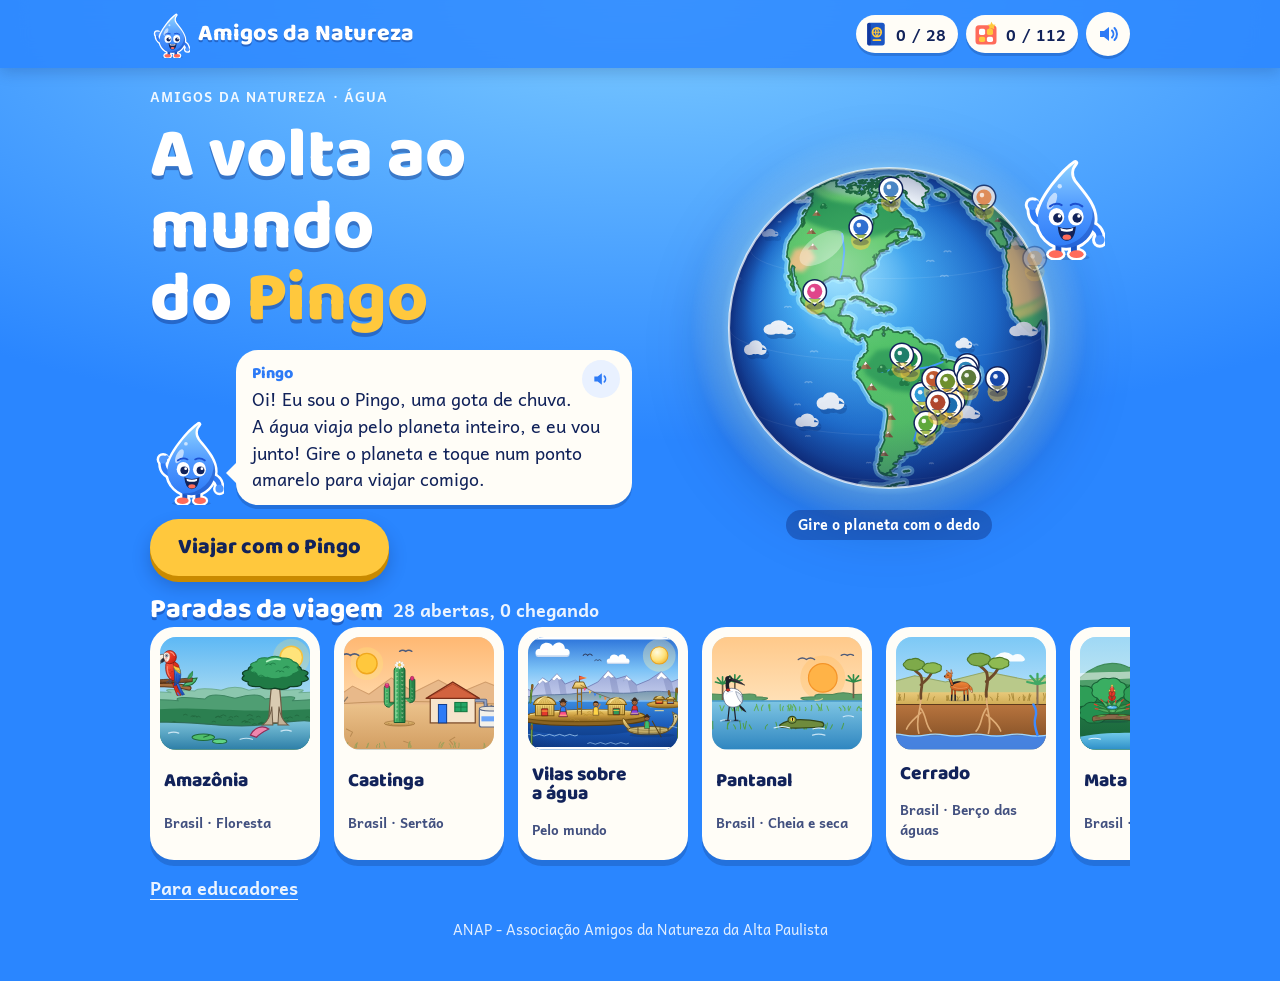
